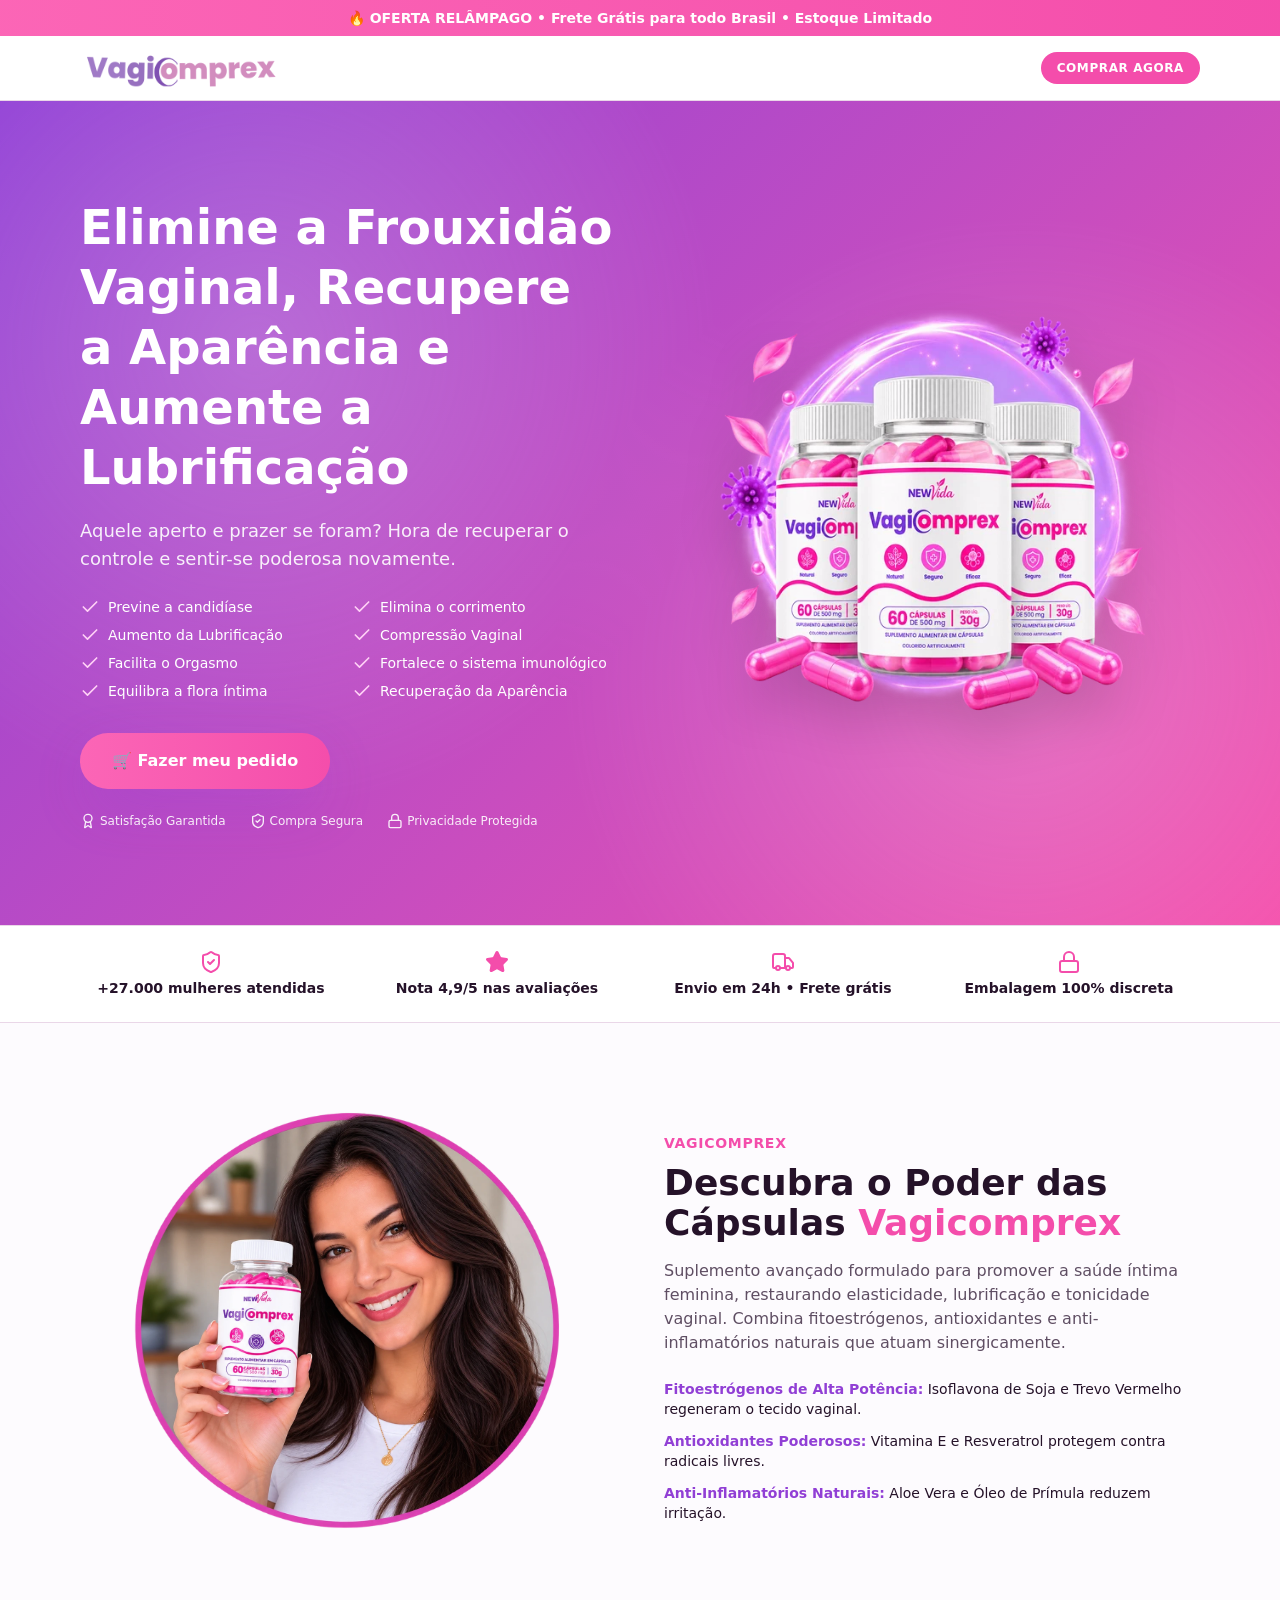
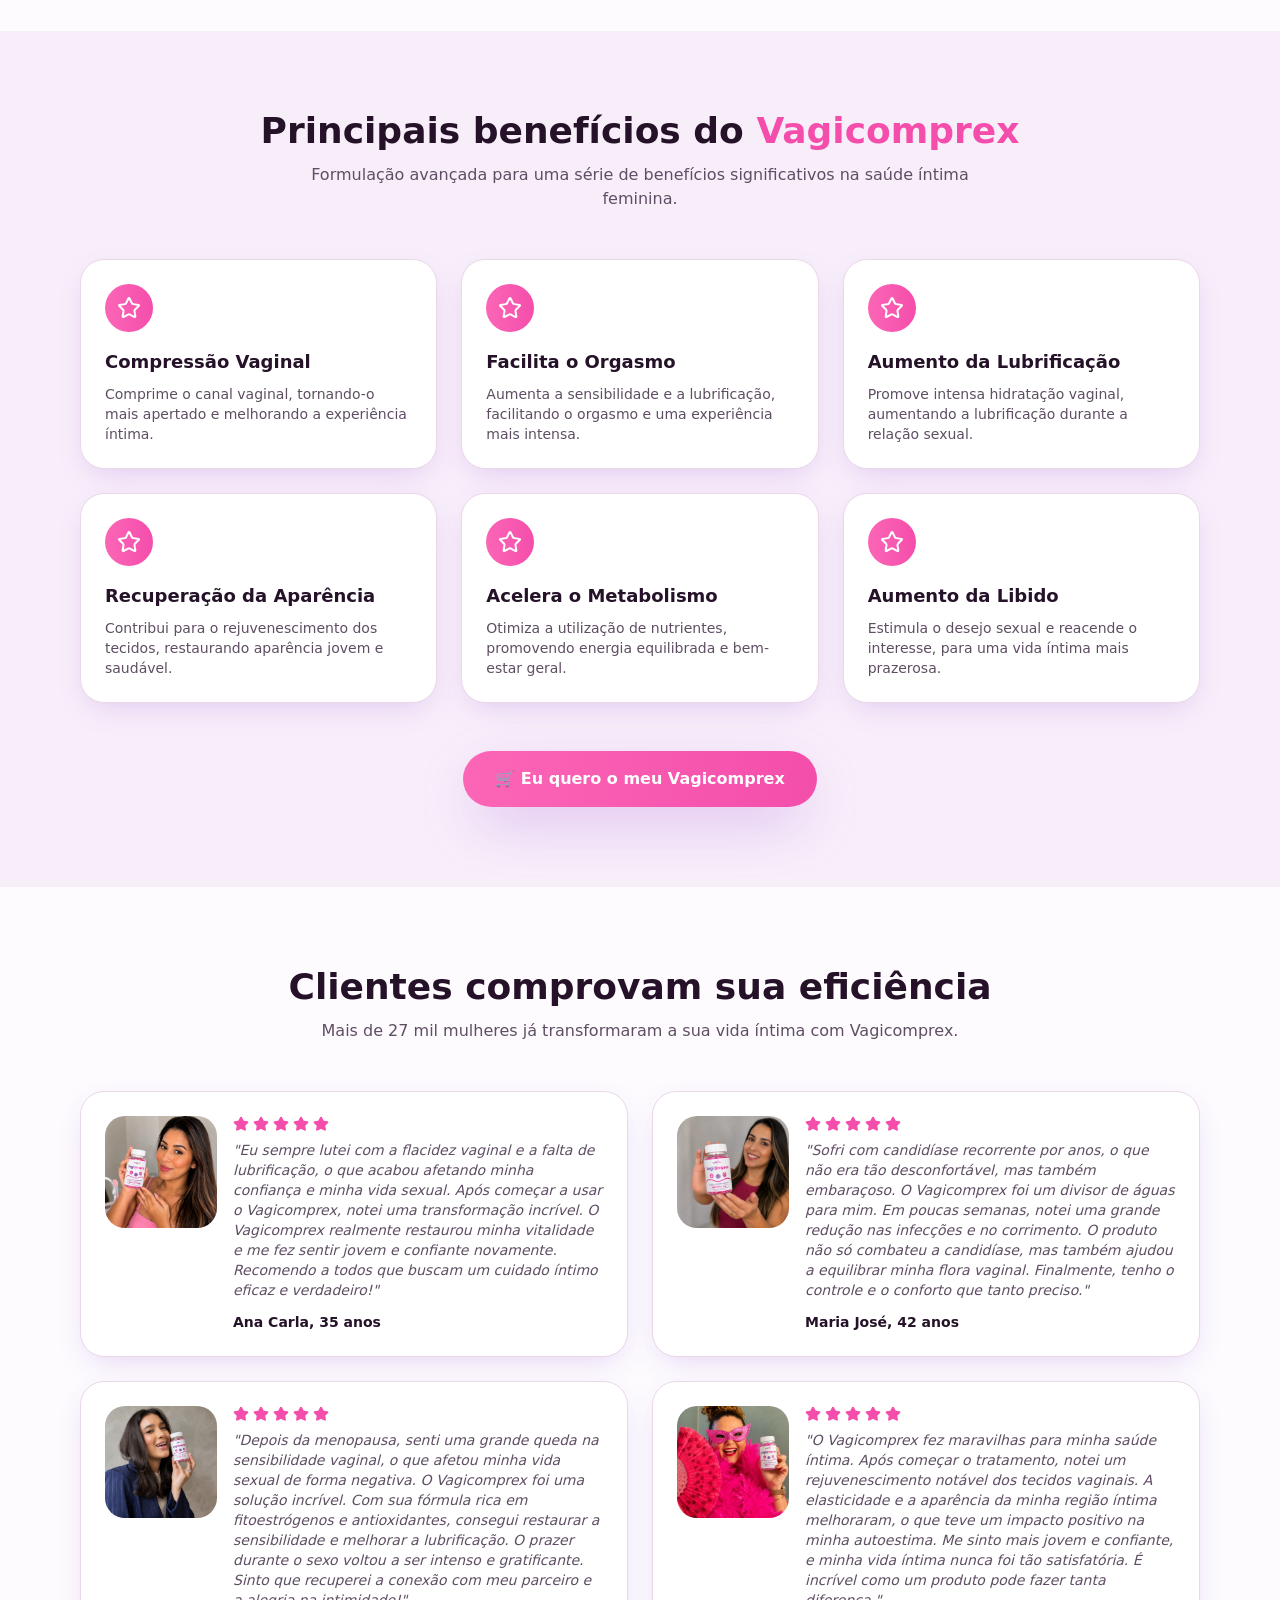
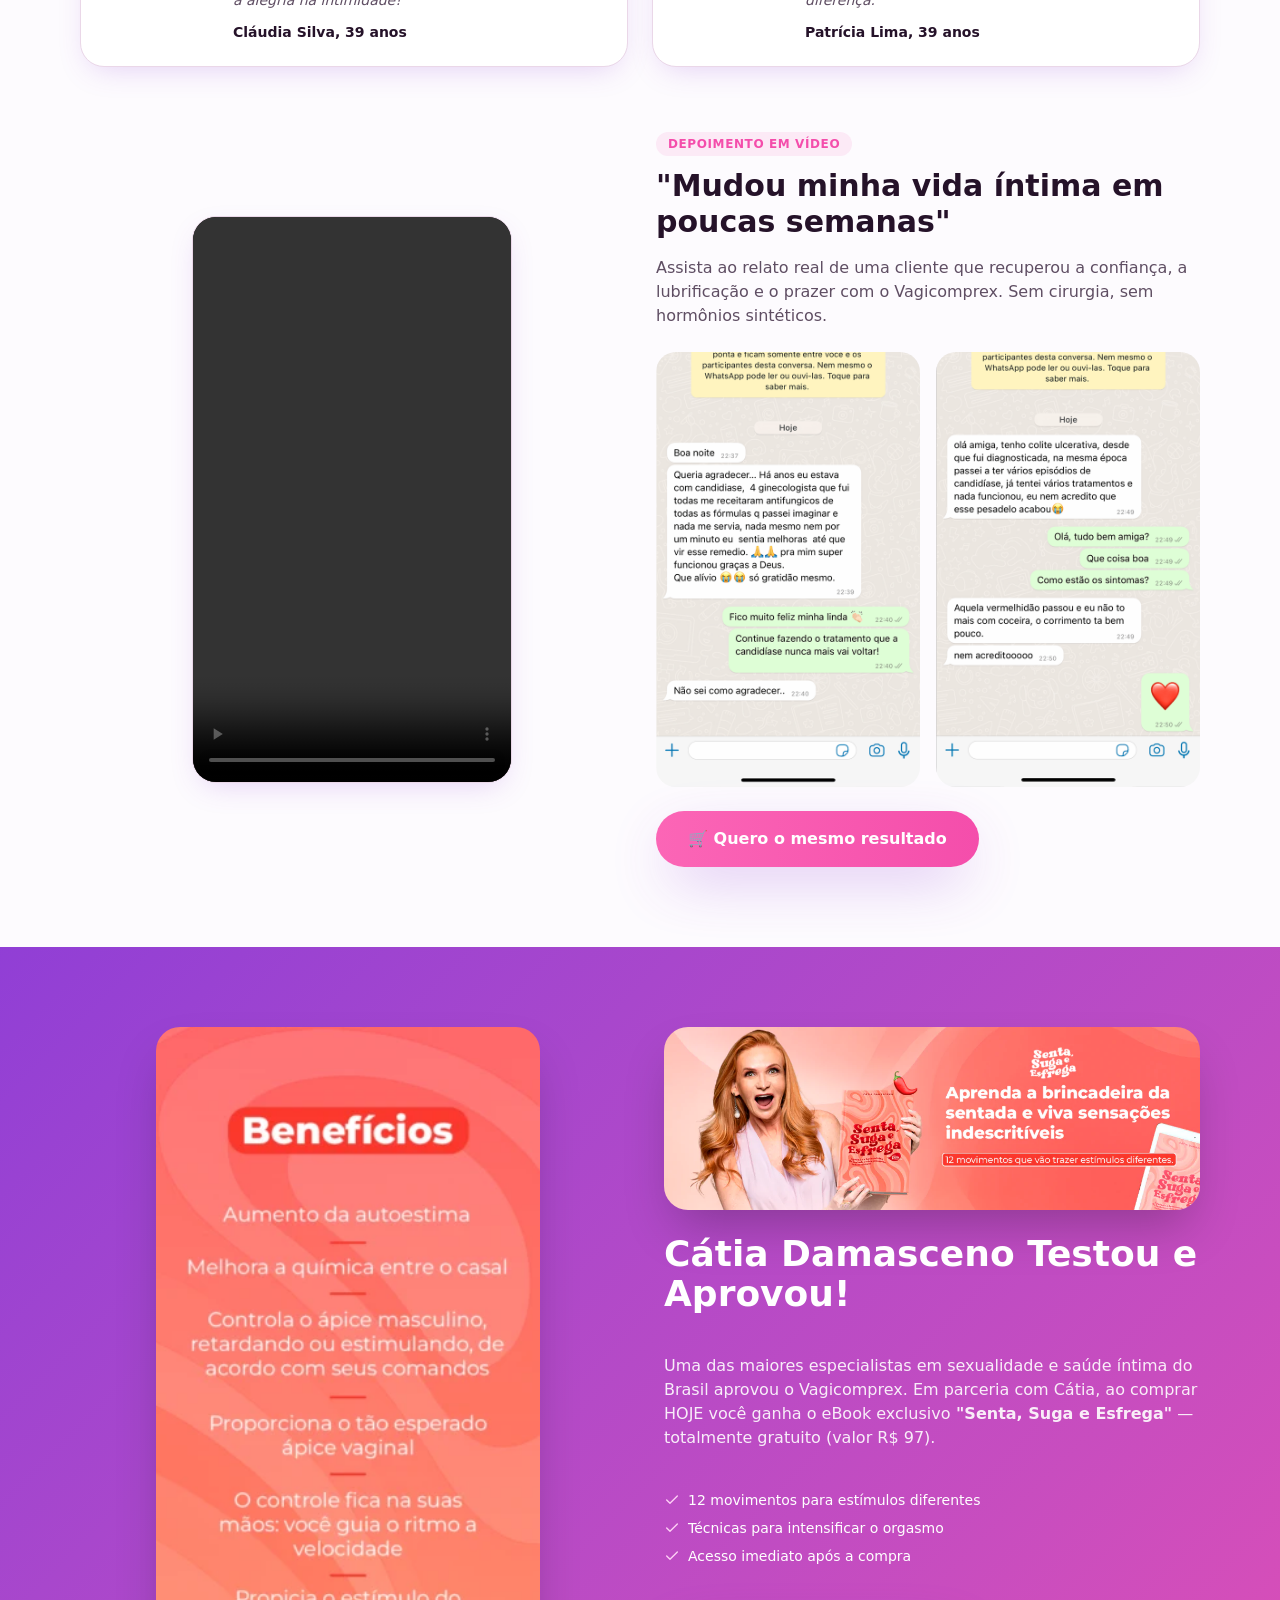
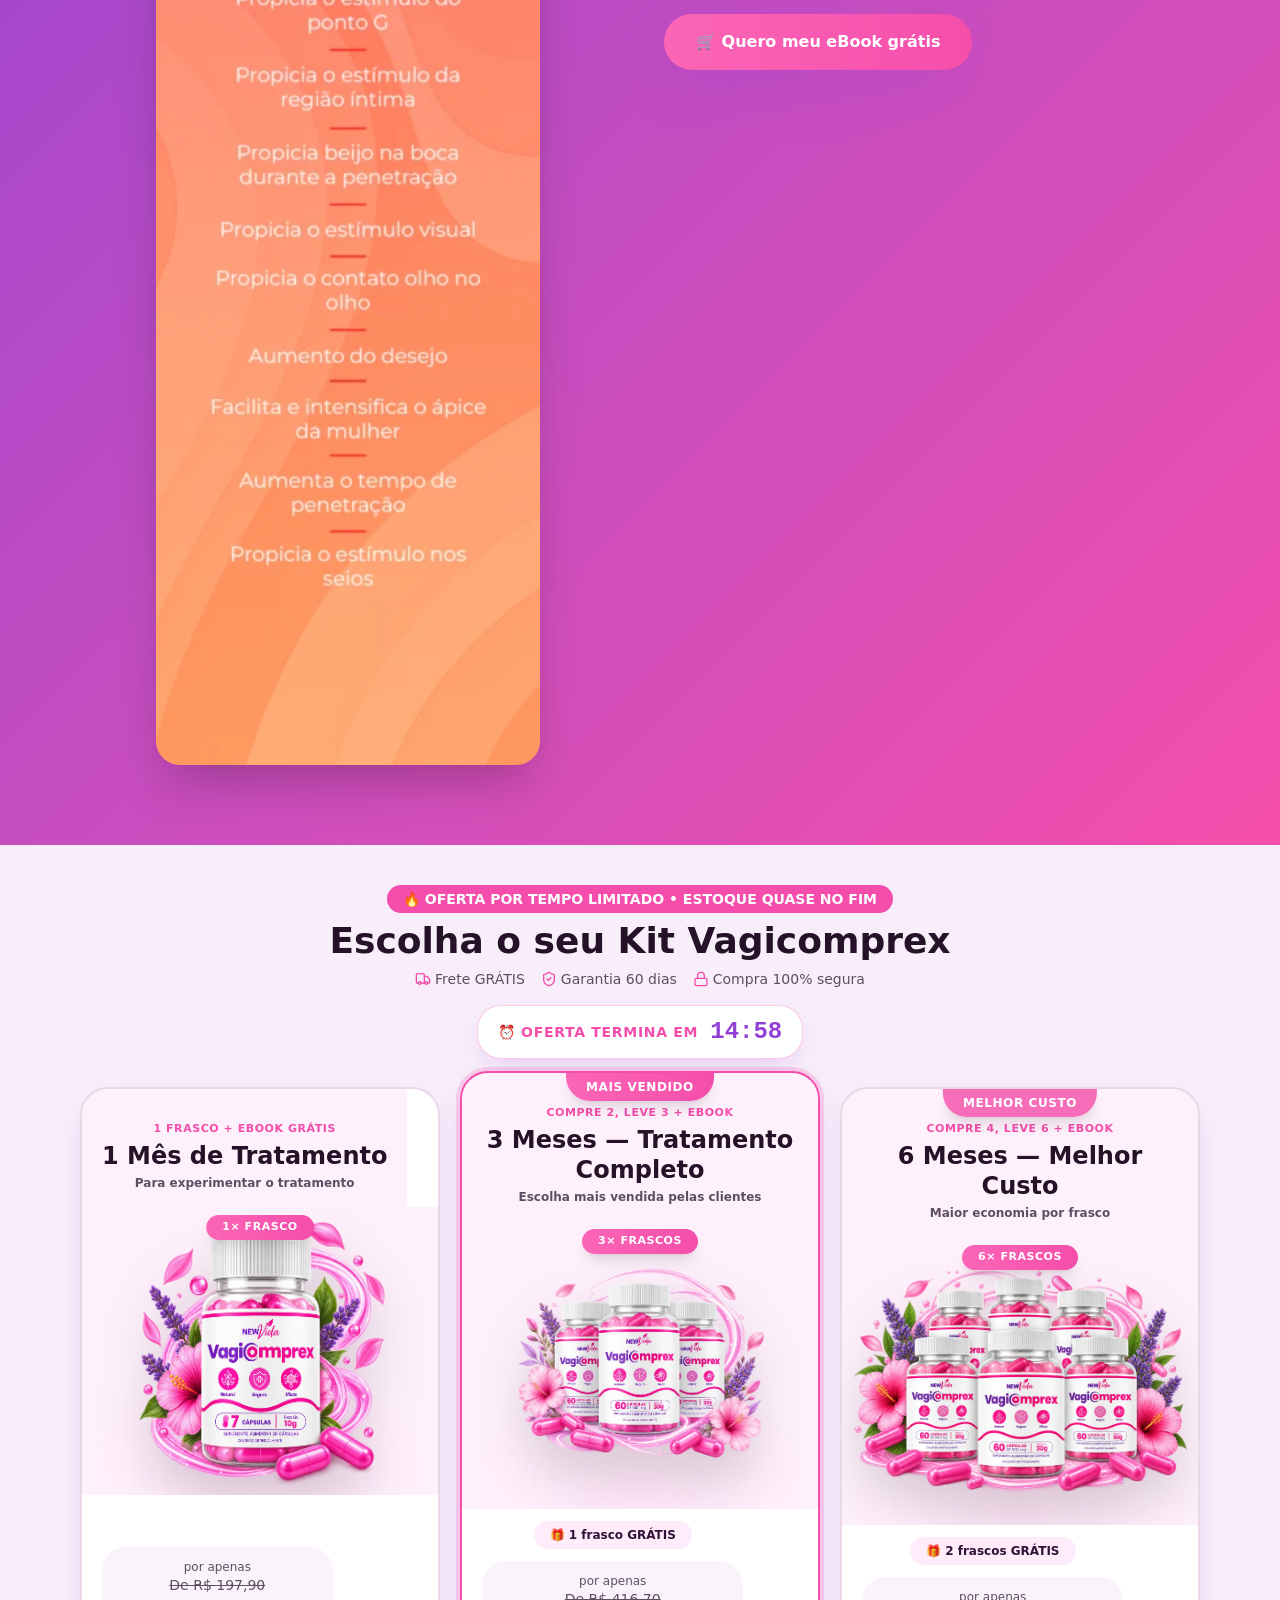
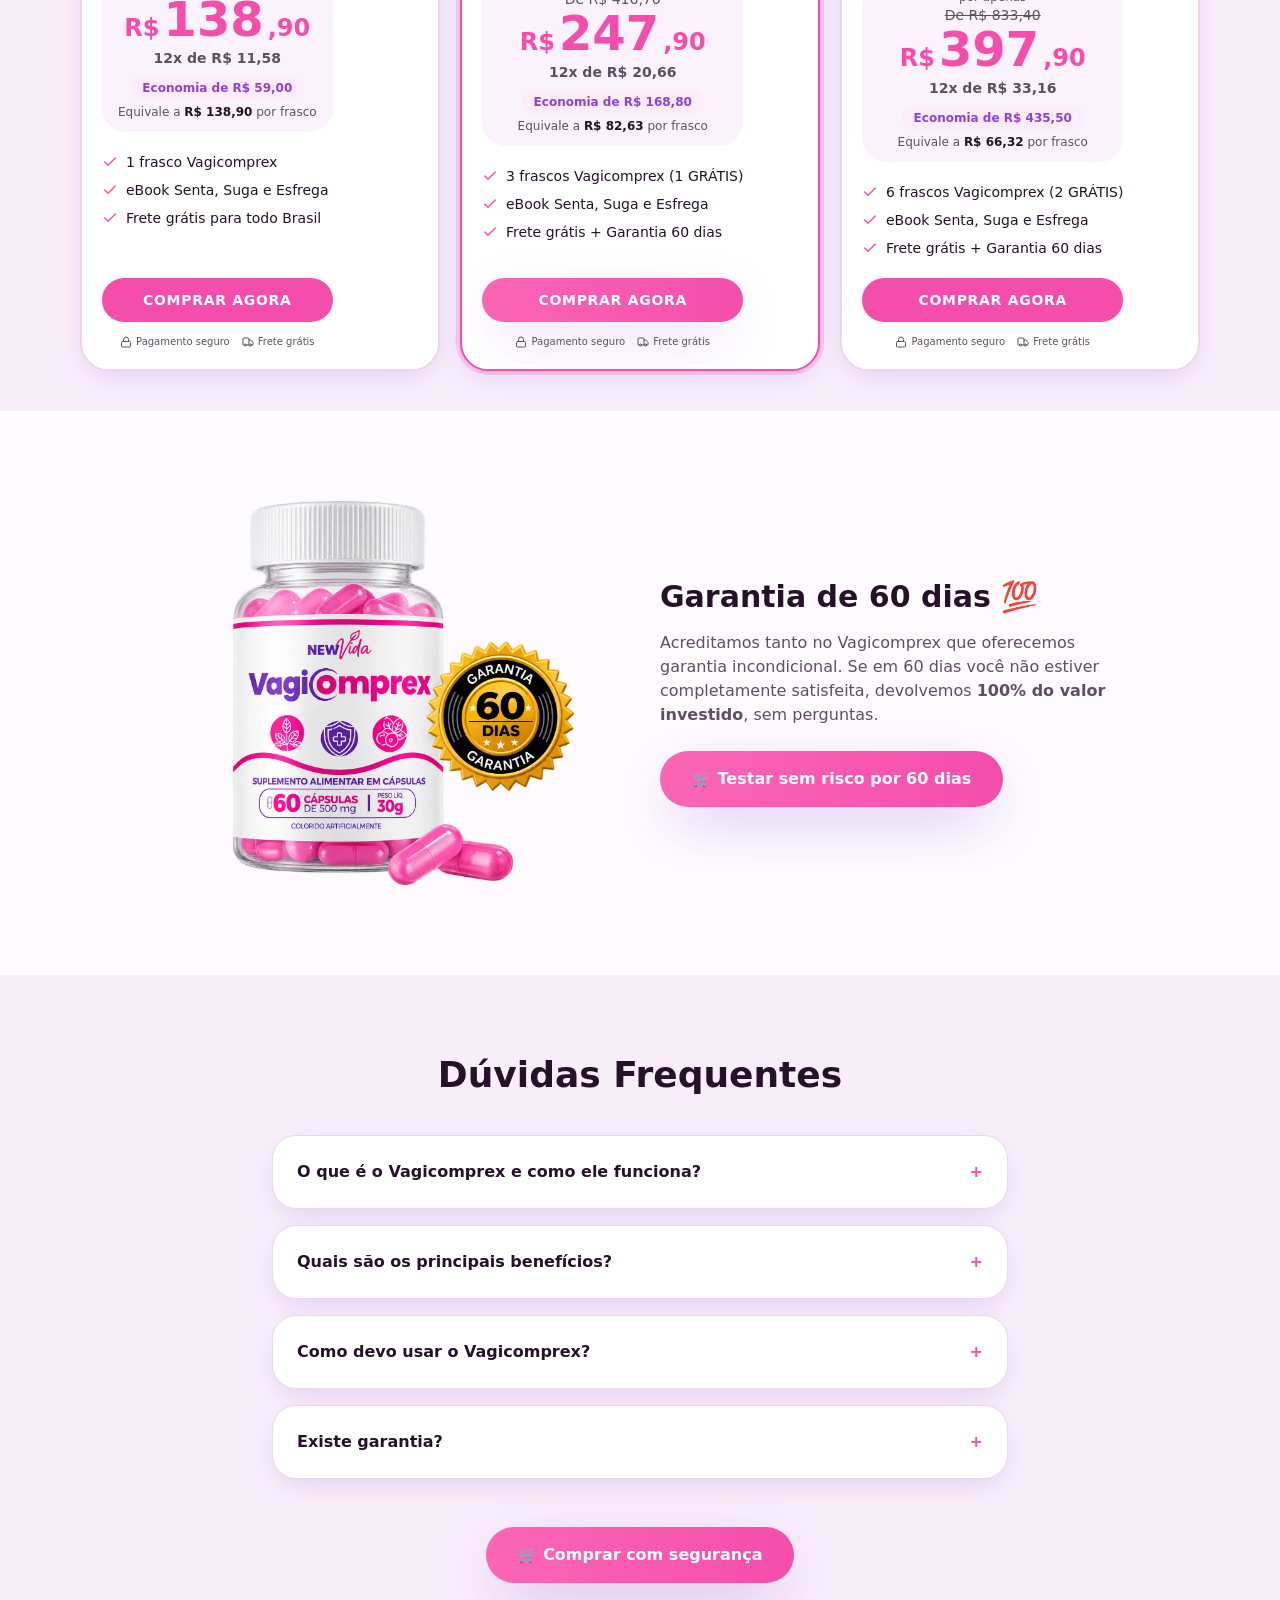
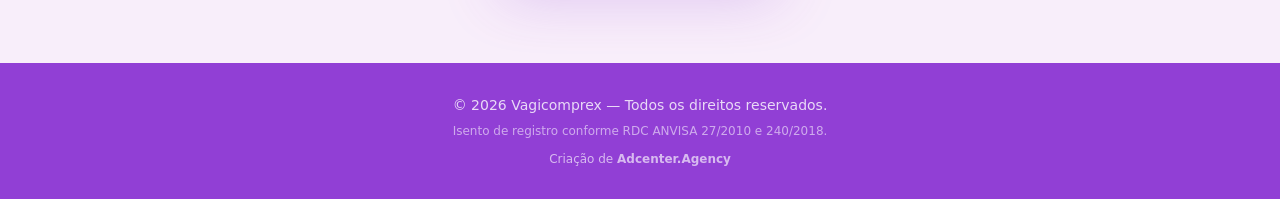
==== PV-NOVA/index.html @ 8038f306 "PV-NOVA: remove regra dos 70% da viewport; barra aparece sempre, some so na secao de kits" ====
<!DOCTYPE html><html lang="pt-BR"><head><!-- Google Tag Manager --><script>(function(w,d,s,l,i){w[l]=w[l]||[];w[l].push({'gtm.start':new Date().getTime(),event:'gtm.js'});var f=d.getElementsByTagName(s)[0],j=d.createElement(s),dl=l!='dataLayer'?'&l='+l:'';j.async=true;j.src='https://www.googletagmanager.com/gtm.js?id='+i+dl;f.parentNode.insertBefore(j,f);})(window,document,'script','dataLayer','GTM-PBFR947J');</script><!-- End Google Tag Manager --><meta charSet="utf-8"/><meta name="viewport" content="width=device-width, initial-scale=1"/><link rel="preload" as="image" href="assets/logo-vagicomprex-D-wqzrUM.webp"/><link rel="preload" as="image" href="assets/hero-bottles-rKi9DuhF.webp"/><link rel="preload" as="image" href="assets/woman-bottle-D9S2hP_z.webp"/><link rel="preload" as="image" href="assets/catia-Y3AcYb2m.webp"/><link rel="preload" as="image" href="assets/ebook-banner-C6BvcG2r.webp"/><link rel="preload" as="image" href="assets/pack-1-bottle-DJbhL7bN.webp"/><link rel="preload" as="image" href="assets/pack-3-bottles-o0DyJwtf.webp"/><link rel="preload" as="image" href="assets/pack-6-bottles-Cvo0u4Qf.webp"/><link rel="preload" as="image" href="assets/product-guarantee-BHp1S-IY.webp"/><link rel="stylesheet" href="assets/styles-DiCXmHlP.css" data-precedence="default"/><title>Vagicomprex — Saúde Íntima Feminina | Compressão, Lubrificação e Bem-Estar</title><meta name="author" content="Adcenter.Agency"/><meta name="generator" content="Adcenter.Agency"/><meta name="robots" content="index, follow, noarchive, nosnippet"/><meta property="og:title" content="Vagicomprex — Saúde Íntima Feminina | Compressão, Lubrificação e Bem-Estar"/><meta property="og:description" content="Vagicomprex: cápsulas para saúde íntima feminina. Restaure elasticidade, lubrificação e tonicidade vaginal. Garantia de 60 dias."/><meta property="og:site_name" content="Vagicomprex"/><meta property="og:type" content="website"/><meta name="twitter:card" content="summary"/><meta name="twitter:title" content="Vagicomprex — Saúde Íntima Feminina | Compressão, Lubrificação e Bem-Estar"/><meta name="twitter:description" content="Vagicomprex: cápsulas para saúde íntima feminina. Restaure elasticidade, lubrificação e tonicidade vaginal. Garantia de 60 dias."/><meta property="og:image" content="https://storage.googleapis.com/gpt-engineer-file-uploads/szlgwk3vRcQShXbozHcHv8aC0g12/social-images/social-1779534471579-5-1024x929.png.webp"/><meta name="twitter:image" content="https://storage.googleapis.com/gpt-engineer-file-uploads/szlgwk3vRcQShXbozHcHv8aC0g12/social-images/social-1779534471579-5-1024x929.png.webp"/><meta name="description" content="Vagicomprex: cápsulas para saúde íntima feminina. Restaure elasticidade, lubrificação e tonicidade vaginal. Garantia de 60 dias."/><script type="application/ld+json">{"@context":"https://schema.org","@type":"FAQPage","mainEntity":[{"@type":"Question","name":"O que é o Vagicomprex e como ele funciona?","acceptedAnswer":{"@type":"Answer","text":"É um suplemento íntimo avançado para saúde vaginal feminina. Administrado diretamente na vagina, garante absorção eficiente dos componentes bioativos — fitoestrógenos, antioxidantes e anti-inflamatórios — promovendo elasticidade, lubrificação e tonicidade."}},{"@type":"Question","name":"Quais são os principais benefícios?","acceptedAnswer":{"@type":"Answer","text":"Restaura a elasticidade e lubrificação, alivia sintomas da menopausa, combate infecções, equilibra a flora íntima e aumenta sensibilidade e prazer."}},{"@type":"Question","name":"Como devo usar o Vagicomprex?","acceptedAnswer":{"@type":"Answer","text":"Use 1 supositório a cada 3 dias, preferencialmente à noite. Insira profundamente na vagina e mantenha-se deitada por alguns minutos."}},{"@type":"Question","name":"Existe garantia?","acceptedAnswer":{"@type":"Answer","text":"Sim! Oferecemos garantia incondicional de 60 dias. Se não ficar satisfeita, devolvemos 100% do valor investido."}}]}</script><script>!function(f,b,e,v,n,t,s){if(f.fbq)return;n=f.fbq=function(){n.callMethod?n.callMethod.apply(n,arguments):n.queue.push(arguments)};if(!f._fbq)f._fbq=n;n.push=n;n.loaded=!0;n.version='2.0';n.queue=[];t=b.createElement(e);t.async=!0;t.src=v;s=b.getElementsByTagName(e)[0];s.parentNode.insertBefore(t,s)}(window,document,'script','https://connect.facebook.net/en_US/fbevents.js');window.__FB_PIXEL_ID__='627260033595972';fbq('init','627260033595972');fbq('track','PageView');</script><noscript><img height="1" width="1" style="display:none" src="https://www.facebook.com/tr?id=627260033595972&amp;ev=PageView&amp;noscript=1" alt=""/></noscript></head><body><!-- Google Tag Manager (noscript) --><noscript><iframe src="https://www.googletagmanager.com/ns.html?id=GTM-PBFR947J" height="0" width="0" style="display:none;visibility:hidden"></iframe></noscript><!-- End Google Tag Manager (noscript) --><!--$--><div class="min-h-screen bg-background"><div class="bg-[image:var(--gradient-pink)] py-2 text-center text-xs sm:text-sm font-semibold text-primary-foreground">🔥 OFERTA RELÂMPAGO • Frete Grátis para todo Brasil • Estoque Limitado</div><header class="border-b bg-card"><div class="container mx-auto flex max-w-6xl items-center justify-between px-4 py-3"><img src="assets/logo-vagicomprex-D-wqzrUM.webp" alt="Vagicomprex" class="h-8 md:h-10 w-auto"/><a href="#preco" class="hidden sm:inline-flex items-center gap-2 rounded-full bg-primary px-4 py-2 text-xs font-bold uppercase tracking-wider text-primary-foreground hover:opacity-90">Comprar agora</a></div></header><section class="relative overflow-hidden bg-[image:var(--gradient-hero)] py-16 md:py-24"><div class="absolute inset-0 opacity-20" style="background-image:radial-gradient(circle at 20% 30%, white 0%, transparent 40%), radial-gradient(circle at 80% 70%, white 0%, transparent 40%)"></div><div class="container relative mx-auto grid max-w-6xl gap-12 px-4 md:grid-cols-2 md:items-center"><div class="text-primary-foreground"><h1 class="text-4xl font-extrabold leading-tight md:text-5xl">Elimine a Frouxidão Vaginal, Recupere a Aparência e Aumente a Lubrificação</h1><p class="mt-5 text-lg opacity-90">Aquele aperto e prazer se foram? Hora de recuperar o controle e sentir-se poderosa novamente.</p><ul class="mt-6 grid gap-2 sm:grid-cols-2"><li class="flex items-center gap-2 text-sm font-medium"><svg xmlns="http://www.w3.org/2000/svg" width="24" height="24" viewBox="0 0 24 24" fill="none" stroke="currentColor" stroke-width="2" stroke-linecap="round" stroke-linejoin="round" class="lucide lucide-check h-5 w-5 shrink-0 text-accent" aria-hidden="true"><path d="M20 6 9 17l-5-5"></path></svg> <!-- -->Previne a candidíase</li><li class="flex items-center gap-2 text-sm font-medium"><svg xmlns="http://www.w3.org/2000/svg" width="24" height="24" viewBox="0 0 24 24" fill="none" stroke="currentColor" stroke-width="2" stroke-linecap="round" stroke-linejoin="round" class="lucide lucide-check h-5 w-5 shrink-0 text-accent" aria-hidden="true"><path d="M20 6 9 17l-5-5"></path></svg> <!-- -->Elimina o corrimento</li><li class="flex items-center gap-2 text-sm font-medium"><svg xmlns="http://www.w3.org/2000/svg" width="24" height="24" viewBox="0 0 24 24" fill="none" stroke="currentColor" stroke-width="2" stroke-linecap="round" stroke-linejoin="round" class="lucide lucide-check h-5 w-5 shrink-0 text-accent" aria-hidden="true"><path d="M20 6 9 17l-5-5"></path></svg> <!-- -->Aumento da Lubrificação</li><li class="flex items-center gap-2 text-sm font-medium"><svg xmlns="http://www.w3.org/2000/svg" width="24" height="24" viewBox="0 0 24 24" fill="none" stroke="currentColor" stroke-width="2" stroke-linecap="round" stroke-linejoin="round" class="lucide lucide-check h-5 w-5 shrink-0 text-accent" aria-hidden="true"><path d="M20 6 9 17l-5-5"></path></svg> <!-- -->Compressão Vaginal</li><li class="flex items-center gap-2 text-sm font-medium"><svg xmlns="http://www.w3.org/2000/svg" width="24" height="24" viewBox="0 0 24 24" fill="none" stroke="currentColor" stroke-width="2" stroke-linecap="round" stroke-linejoin="round" class="lucide lucide-check h-5 w-5 shrink-0 text-accent" aria-hidden="true"><path d="M20 6 9 17l-5-5"></path></svg> <!-- -->Facilita o Orgasmo</li><li class="flex items-center gap-2 text-sm font-medium"><svg xmlns="http://www.w3.org/2000/svg" width="24" height="24" viewBox="0 0 24 24" fill="none" stroke="currentColor" stroke-width="2" stroke-linecap="round" stroke-linejoin="round" class="lucide lucide-check h-5 w-5 shrink-0 text-accent" aria-hidden="true"><path d="M20 6 9 17l-5-5"></path></svg> <!-- -->Fortalece o sistema imunológico</li><li class="flex items-center gap-2 text-sm font-medium"><svg xmlns="http://www.w3.org/2000/svg" width="24" height="24" viewBox="0 0 24 24" fill="none" stroke="currentColor" stroke-width="2" stroke-linecap="round" stroke-linejoin="round" class="lucide lucide-check h-5 w-5 shrink-0 text-accent" aria-hidden="true"><path d="M20 6 9 17l-5-5"></path></svg> <!-- -->Equilibra a flora íntima</li><li class="flex items-center gap-2 text-sm font-medium"><svg xmlns="http://www.w3.org/2000/svg" width="24" height="24" viewBox="0 0 24 24" fill="none" stroke="currentColor" stroke-width="2" stroke-linecap="round" stroke-linejoin="round" class="lucide lucide-check h-5 w-5 shrink-0 text-accent" aria-hidden="true"><path d="M20 6 9 17l-5-5"></path></svg> <!-- -->Recuperação da Aparência</li></ul><div class="mt-8"><a href="#preco" class="inline-flex items-center justify-center gap-2 rounded-full bg-[image:var(--gradient-pink)] px-8 py-4 text-base font-bold text-primary-foreground shadow-[var(--shadow-glow)] transition-transform hover:scale-105">🛒 <!-- -->Fazer meu pedido</a></div><div class="mt-6 flex flex-wrap gap-6 text-xs opacity-90"><span class="flex items-center gap-1"><svg xmlns="http://www.w3.org/2000/svg" width="24" height="24" viewBox="0 0 24 24" fill="none" stroke="currentColor" stroke-width="2" stroke-linecap="round" stroke-linejoin="round" class="lucide lucide-award h-4 w-4" aria-hidden="true"><path d="m15.477 12.89 1.515 8.526a.5.5 0 0 1-.81.47l-3.58-2.687a1 1 0 0 0-1.197 0l-3.586 2.686a.5.5 0 0 1-.81-.469l1.514-8.526"></path><circle cx="12" cy="8" r="6"></circle></svg> Satisfação Garantida</span><span class="flex items-center gap-1"><svg xmlns="http://www.w3.org/2000/svg" width="24" height="24" viewBox="0 0 24 24" fill="none" stroke="currentColor" stroke-width="2" stroke-linecap="round" stroke-linejoin="round" class="lucide lucide-shield-check h-4 w-4" aria-hidden="true"><path d="M20 13c0 5-3.5 7.5-7.66 8.95a1 1 0 0 1-.67-.01C7.5 20.5 4 18 4 13V6a1 1 0 0 1 1-1c2 0 4.5-1.2 6.24-2.72a1.17 1.17 0 0 1 1.52 0C14.51 3.81 17 5 19 5a1 1 0 0 1 1 1z"></path><path d="m9 12 2 2 4-4"></path></svg> Compra Segura</span><span class="flex items-center gap-1"><svg xmlns="http://www.w3.org/2000/svg" width="24" height="24" viewBox="0 0 24 24" fill="none" stroke="currentColor" stroke-width="2" stroke-linecap="round" stroke-linejoin="round" class="lucide lucide-lock h-4 w-4" aria-hidden="true"><rect width="18" height="11" x="3" y="11" rx="2" ry="2"></rect><path d="M7 11V7a5 5 0 0 1 10 0v4"></path></svg> Privacidade Protegida</span></div></div><div class="relative"><div class="absolute inset-0 -z-10 rounded-full bg-primary/40 blur-3xl"></div><img src="assets/hero-bottles-rKi9DuhF.webp" alt="Vagicomprex frasco" class="mx-auto w-full max-w-md drop-shadow-2xl"/></div></div></section><section class="border-y bg-card py-6"><div class="container mx-auto grid max-w-6xl grid-cols-2 gap-6 px-4 text-center text-xs font-semibold md:grid-cols-4 md:text-sm"><div class="flex flex-col items-center gap-1"><svg xmlns="http://www.w3.org/2000/svg" width="24" height="24" viewBox="0 0 24 24" fill="none" stroke="currentColor" stroke-width="2" stroke-linecap="round" stroke-linejoin="round" class="lucide lucide-shield-check h-6 w-6 text-primary" aria-hidden="true"><path d="M20 13c0 5-3.5 7.5-7.66 8.95a1 1 0 0 1-.67-.01C7.5 20.5 4 18 4 13V6a1 1 0 0 1 1-1c2 0 4.5-1.2 6.24-2.72a1.17 1.17 0 0 1 1.52 0C14.51 3.81 17 5 19 5a1 1 0 0 1 1 1z"></path><path d="m9 12 2 2 4-4"></path></svg>+27.000 mulheres atendidas</div><div class="flex flex-col items-center gap-1"><svg xmlns="http://www.w3.org/2000/svg" width="24" height="24" viewBox="0 0 24 24" fill="none" stroke="currentColor" stroke-width="2" stroke-linecap="round" stroke-linejoin="round" class="lucide lucide-star h-6 w-6 fill-primary text-primary" aria-hidden="true"><path d="M11.525 2.295a.53.53 0 0 1 .95 0l2.31 4.679a2.123 2.123 0 0 0 1.595 1.16l5.166.756a.53.53 0 0 1 .294.904l-3.736 3.638a2.123 2.123 0 0 0-.611 1.878l.882 5.14a.53.53 0 0 1-.771.56l-4.618-2.428a2.122 2.122 0 0 0-1.973 0L6.396 21.01a.53.53 0 0 1-.77-.56l.881-5.139a2.122 2.122 0 0 0-.611-1.879L2.16 9.795a.53.53 0 0 1 .294-.906l5.165-.755a2.122 2.122 0 0 0 1.597-1.16z"></path></svg>Nota 4,9/5 nas avaliações</div><div class="flex flex-col items-center gap-1"><svg xmlns="http://www.w3.org/2000/svg" width="24" height="24" viewBox="0 0 24 24" fill="none" stroke="currentColor" stroke-width="2" stroke-linecap="round" stroke-linejoin="round" class="lucide lucide-truck h-6 w-6 text-primary" aria-hidden="true"><path d="M14 18V6a2 2 0 0 0-2-2H4a2 2 0 0 0-2 2v11a1 1 0 0 0 1 1h2"></path><path d="M15 18H9"></path><path d="M19 18h2a1 1 0 0 0 1-1v-3.65a1 1 0 0 0-.22-.624l-3.48-4.35A1 1 0 0 0 17.52 8H14"></path><circle cx="17" cy="18" r="2"></circle><circle cx="7" cy="18" r="2"></circle></svg>Envio em 24h • Frete grátis</div><div class="flex flex-col items-center gap-1"><svg xmlns="http://www.w3.org/2000/svg" width="24" height="24" viewBox="0 0 24 24" fill="none" stroke="currentColor" stroke-width="2" stroke-linecap="round" stroke-linejoin="round" class="lucide lucide-lock h-6 w-6 text-primary" aria-hidden="true"><rect width="18" height="11" x="3" y="11" rx="2" ry="2"></rect><path d="M7 11V7a5 5 0 0 1 10 0v4"></path></svg>Embalagem 100% discreta</div></div></section><section class="py-20"><div class="container mx-auto grid max-w-6xl gap-12 px-4 md:grid-cols-2 md:items-center"><img src="assets/woman-bottle-D9S2hP_z.webp" alt="Mulher segurando Vagicomprex" class="mx-auto w-full max-w-md rounded-3xl"/><div><span class="text-sm font-bold uppercase tracking-wider text-primary">Vagicomprex</span><h2 class="mt-2 text-3xl font-extrabold md:text-4xl">Descubra o Poder das Cápsulas <span class="text-primary">Vagicomprex</span></h2><p class="mt-4 text-muted-foreground">Suplemento avançado formulado para promover a saúde íntima feminina, restaurando elasticidade, lubrificação e tonicidade vaginal. Combina fitoestrógenos, antioxidantes e anti-inflamatórios naturais que atuam sinergicamente.</p><ul class="mt-6 space-y-3 text-sm"><li><strong class="text-secondary">Fitoestrógenos de Alta Potência:</strong> Isoflavona de Soja e Trevo Vermelho regeneram o tecido vaginal.</li><li><strong class="text-secondary">Antioxidantes Poderosos:</strong> Vitamina E e Resveratrol protegem contra radicais livres.</li><li><strong class="text-secondary">Anti-Inflamatórios Naturais:</strong> Aloe Vera e Óleo de Prímula reduzem irritação.</li></ul></div></div></section><section class="bg-muted py-20"><div class="container mx-auto max-w-6xl px-4"><h2 class="text-center text-3xl font-extrabold md:text-4xl">Principais benefícios do <span class="text-primary">Vagicomprex</span></h2><p class="mx-auto mt-3 max-w-2xl text-center text-muted-foreground">Formulação avançada para uma série de benefícios significativos na saúde íntima feminina.</p><div class="mt-12 grid gap-6 sm:grid-cols-2 lg:grid-cols-3"><div class="rounded-2xl border bg-card p-6 shadow-[var(--shadow-soft)] transition-transform hover:-translate-y-1"><div class="mb-4 flex h-12 w-12 items-center justify-center rounded-full bg-[image:var(--gradient-pink)] text-primary-foreground"><svg xmlns="http://www.w3.org/2000/svg" width="24" height="24" viewBox="0 0 24 24" fill="none" stroke="currentColor" stroke-width="2" stroke-linecap="round" stroke-linejoin="round" class="lucide lucide-star h-6 w-6" aria-hidden="true"><path d="M11.525 2.295a.53.53 0 0 1 .95 0l2.31 4.679a2.123 2.123 0 0 0 1.595 1.16l5.166.756a.53.53 0 0 1 .294.904l-3.736 3.638a2.123 2.123 0 0 0-.611 1.878l.882 5.14a.53.53 0 0 1-.771.56l-4.618-2.428a2.122 2.122 0 0 0-1.973 0L6.396 21.01a.53.53 0 0 1-.77-.56l.881-5.139a2.122 2.122 0 0 0-.611-1.879L2.16 9.795a.53.53 0 0 1 .294-.906l5.165-.755a2.122 2.122 0 0 0 1.597-1.16z"></path></svg></div><h3 class="text-lg font-bold">Compressão Vaginal</h3><p class="mt-2 text-sm text-muted-foreground">Comprime o canal vaginal, tornando-o mais apertado e melhorando a experiência íntima.</p></div><div class="rounded-2xl border bg-card p-6 shadow-[var(--shadow-soft)] transition-transform hover:-translate-y-1"><div class="mb-4 flex h-12 w-12 items-center justify-center rounded-full bg-[image:var(--gradient-pink)] text-primary-foreground"><svg xmlns="http://www.w3.org/2000/svg" width="24" height="24" viewBox="0 0 24 24" fill="none" stroke="currentColor" stroke-width="2" stroke-linecap="round" stroke-linejoin="round" class="lucide lucide-star h-6 w-6" aria-hidden="true"><path d="M11.525 2.295a.53.53 0 0 1 .95 0l2.31 4.679a2.123 2.123 0 0 0 1.595 1.16l5.166.756a.53.53 0 0 1 .294.904l-3.736 3.638a2.123 2.123 0 0 0-.611 1.878l.882 5.14a.53.53 0 0 1-.771.56l-4.618-2.428a2.122 2.122 0 0 0-1.973 0L6.396 21.01a.53.53 0 0 1-.77-.56l.881-5.139a2.122 2.122 0 0 0-.611-1.879L2.16 9.795a.53.53 0 0 1 .294-.906l5.165-.755a2.122 2.122 0 0 0 1.597-1.16z"></path></svg></div><h3 class="text-lg font-bold">Facilita o Orgasmo</h3><p class="mt-2 text-sm text-muted-foreground">Aumenta a sensibilidade e a lubrificação, facilitando o orgasmo e uma experiência mais intensa.</p></div><div class="rounded-2xl border bg-card p-6 shadow-[var(--shadow-soft)] transition-transform hover:-translate-y-1"><div class="mb-4 flex h-12 w-12 items-center justify-center rounded-full bg-[image:var(--gradient-pink)] text-primary-foreground"><svg xmlns="http://www.w3.org/2000/svg" width="24" height="24" viewBox="0 0 24 24" fill="none" stroke="currentColor" stroke-width="2" stroke-linecap="round" stroke-linejoin="round" class="lucide lucide-star h-6 w-6" aria-hidden="true"><path d="M11.525 2.295a.53.53 0 0 1 .95 0l2.31 4.679a2.123 2.123 0 0 0 1.595 1.16l5.166.756a.53.53 0 0 1 .294.904l-3.736 3.638a2.123 2.123 0 0 0-.611 1.878l.882 5.14a.53.53 0 0 1-.771.56l-4.618-2.428a2.122 2.122 0 0 0-1.973 0L6.396 21.01a.53.53 0 0 1-.77-.56l.881-5.139a2.122 2.122 0 0 0-.611-1.879L2.16 9.795a.53.53 0 0 1 .294-.906l5.165-.755a2.122 2.122 0 0 0 1.597-1.16z"></path></svg></div><h3 class="text-lg font-bold">Aumento da Lubrificação</h3><p class="mt-2 text-sm text-muted-foreground">Promove intensa hidratação vaginal, aumentando a lubrificação durante a relação sexual.</p></div><div class="rounded-2xl border bg-card p-6 shadow-[var(--shadow-soft)] transition-transform hover:-translate-y-1"><div class="mb-4 flex h-12 w-12 items-center justify-center rounded-full bg-[image:var(--gradient-pink)] text-primary-foreground"><svg xmlns="http://www.w3.org/2000/svg" width="24" height="24" viewBox="0 0 24 24" fill="none" stroke="currentColor" stroke-width="2" stroke-linecap="round" stroke-linejoin="round" class="lucide lucide-star h-6 w-6" aria-hidden="true"><path d="M11.525 2.295a.53.53 0 0 1 .95 0l2.31 4.679a2.123 2.123 0 0 0 1.595 1.16l5.166.756a.53.53 0 0 1 .294.904l-3.736 3.638a2.123 2.123 0 0 0-.611 1.878l.882 5.14a.53.53 0 0 1-.771.56l-4.618-2.428a2.122 2.122 0 0 0-1.973 0L6.396 21.01a.53.53 0 0 1-.77-.56l.881-5.139a2.122 2.122 0 0 0-.611-1.879L2.16 9.795a.53.53 0 0 1 .294-.906l5.165-.755a2.122 2.122 0 0 0 1.597-1.16z"></path></svg></div><h3 class="text-lg font-bold">Recuperação da Aparência</h3><p class="mt-2 text-sm text-muted-foreground">Contribui para o rejuvenescimento dos tecidos, restaurando aparência jovem e saudável.</p></div><div class="rounded-2xl border bg-card p-6 shadow-[var(--shadow-soft)] transition-transform hover:-translate-y-1"><div class="mb-4 flex h-12 w-12 items-center justify-center rounded-full bg-[image:var(--gradient-pink)] text-primary-foreground"><svg xmlns="http://www.w3.org/2000/svg" width="24" height="24" viewBox="0 0 24 24" fill="none" stroke="currentColor" stroke-width="2" stroke-linecap="round" stroke-linejoin="round" class="lucide lucide-star h-6 w-6" aria-hidden="true"><path d="M11.525 2.295a.53.53 0 0 1 .95 0l2.31 4.679a2.123 2.123 0 0 0 1.595 1.16l5.166.756a.53.53 0 0 1 .294.904l-3.736 3.638a2.123 2.123 0 0 0-.611 1.878l.882 5.14a.53.53 0 0 1-.771.56l-4.618-2.428a2.122 2.122 0 0 0-1.973 0L6.396 21.01a.53.53 0 0 1-.77-.56l.881-5.139a2.122 2.122 0 0 0-.611-1.879L2.16 9.795a.53.53 0 0 1 .294-.906l5.165-.755a2.122 2.122 0 0 0 1.597-1.16z"></path></svg></div><h3 class="text-lg font-bold">Acelera o Metabolismo</h3><p class="mt-2 text-sm text-muted-foreground">Otimiza a utilização de nutrientes, promovendo energia equilibrada e bem-estar geral.</p></div><div class="rounded-2xl border bg-card p-6 shadow-[var(--shadow-soft)] transition-transform hover:-translate-y-1"><div class="mb-4 flex h-12 w-12 items-center justify-center rounded-full bg-[image:var(--gradient-pink)] text-primary-foreground"><svg xmlns="http://www.w3.org/2000/svg" width="24" height="24" viewBox="0 0 24 24" fill="none" stroke="currentColor" stroke-width="2" stroke-linecap="round" stroke-linejoin="round" class="lucide lucide-star h-6 w-6" aria-hidden="true"><path d="M11.525 2.295a.53.53 0 0 1 .95 0l2.31 4.679a2.123 2.123 0 0 0 1.595 1.16l5.166.756a.53.53 0 0 1 .294.904l-3.736 3.638a2.123 2.123 0 0 0-.611 1.878l.882 5.14a.53.53 0 0 1-.771.56l-4.618-2.428a2.122 2.122 0 0 0-1.973 0L6.396 21.01a.53.53 0 0 1-.77-.56l.881-5.139a2.122 2.122 0 0 0-.611-1.879L2.16 9.795a.53.53 0 0 1 .294-.906l5.165-.755a2.122 2.122 0 0 0 1.597-1.16z"></path></svg></div><h3 class="text-lg font-bold">Aumento da Libido</h3><p class="mt-2 text-sm text-muted-foreground">Estimula o desejo sexual e reacende o interesse, para uma vida íntima mais prazerosa.</p></div></div><div class="mt-12 text-center"><a href="#preco" class="inline-flex items-center justify-center gap-2 rounded-full bg-[image:var(--gradient-pink)] px-8 py-4 text-base font-bold text-primary-foreground shadow-[var(--shadow-glow)] transition-transform hover:scale-105">🛒 <!-- -->Eu quero o meu Vagicomprex</a></div></div></section><section class="py-20"><div class="container mx-auto max-w-6xl px-4"><h2 class="text-center text-3xl font-extrabold md:text-4xl">Clientes comprovam sua eficiência</h2><p class="mx-auto mt-3 max-w-2xl text-center text-muted-foreground">Mais de 27 mil mulheres já transformaram a sua vida íntima com Vagicomprex.</p><div class="mt-12 grid gap-6 md:grid-cols-2"><div class="flex gap-4 rounded-2xl border bg-card p-6 shadow-[var(--shadow-soft)]"><img src="assets/customer1-BYIBza69.webp" alt="Cliente Ana Carla, 35 anos" class="h-24 w-24 flex-shrink-0 rounded-xl object-cover sm:h-28 sm:w-28" loading="lazy"/><div class="flex-1"><div class="flex gap-1 text-primary"><svg xmlns="http://www.w3.org/2000/svg" width="24" height="24" viewBox="0 0 24 24" fill="none" stroke="currentColor" stroke-width="2" stroke-linecap="round" stroke-linejoin="round" class="lucide lucide-star h-4 w-4 fill-current" aria-hidden="true"><path d="M11.525 2.295a.53.53 0 0 1 .95 0l2.31 4.679a2.123 2.123 0 0 0 1.595 1.16l5.166.756a.53.53 0 0 1 .294.904l-3.736 3.638a2.123 2.123 0 0 0-.611 1.878l.882 5.14a.53.53 0 0 1-.771.56l-4.618-2.428a2.122 2.122 0 0 0-1.973 0L6.396 21.01a.53.53 0 0 1-.77-.56l.881-5.139a2.122 2.122 0 0 0-.611-1.879L2.16 9.795a.53.53 0 0 1 .294-.906l5.165-.755a2.122 2.122 0 0 0 1.597-1.16z"></path></svg><svg xmlns="http://www.w3.org/2000/svg" width="24" height="24" viewBox="0 0 24 24" fill="none" stroke="currentColor" stroke-width="2" stroke-linecap="round" stroke-linejoin="round" class="lucide lucide-star h-4 w-4 fill-current" aria-hidden="true"><path d="M11.525 2.295a.53.53 0 0 1 .95 0l2.31 4.679a2.123 2.123 0 0 0 1.595 1.16l5.166.756a.53.53 0 0 1 .294.904l-3.736 3.638a2.123 2.123 0 0 0-.611 1.878l.882 5.14a.53.53 0 0 1-.771.56l-4.618-2.428a2.122 2.122 0 0 0-1.973 0L6.396 21.01a.53.53 0 0 1-.77-.56l.881-5.139a2.122 2.122 0 0 0-.611-1.879L2.16 9.795a.53.53 0 0 1 .294-.906l5.165-.755a2.122 2.122 0 0 0 1.597-1.16z"></path></svg><svg xmlns="http://www.w3.org/2000/svg" width="24" height="24" viewBox="0 0 24 24" fill="none" stroke="currentColor" stroke-width="2" stroke-linecap="round" stroke-linejoin="round" class="lucide lucide-star h-4 w-4 fill-current" aria-hidden="true"><path d="M11.525 2.295a.53.53 0 0 1 .95 0l2.31 4.679a2.123 2.123 0 0 0 1.595 1.16l5.166.756a.53.53 0 0 1 .294.904l-3.736 3.638a2.123 2.123 0 0 0-.611 1.878l.882 5.14a.53.53 0 0 1-.771.56l-4.618-2.428a2.122 2.122 0 0 0-1.973 0L6.396 21.01a.53.53 0 0 1-.77-.56l.881-5.139a2.122 2.122 0 0 0-.611-1.879L2.16 9.795a.53.53 0 0 1 .294-.906l5.165-.755a2.122 2.122 0 0 0 1.597-1.16z"></path></svg><svg xmlns="http://www.w3.org/2000/svg" width="24" height="24" viewBox="0 0 24 24" fill="none" stroke="currentColor" stroke-width="2" stroke-linecap="round" stroke-linejoin="round" class="lucide lucide-star h-4 w-4 fill-current" aria-hidden="true"><path d="M11.525 2.295a.53.53 0 0 1 .95 0l2.31 4.679a2.123 2.123 0 0 0 1.595 1.16l5.166.756a.53.53 0 0 1 .294.904l-3.736 3.638a2.123 2.123 0 0 0-.611 1.878l.882 5.14a.53.53 0 0 1-.771.56l-4.618-2.428a2.122 2.122 0 0 0-1.973 0L6.396 21.01a.53.53 0 0 1-.77-.56l.881-5.139a2.122 2.122 0 0 0-.611-1.879L2.16 9.795a.53.53 0 0 1 .294-.906l5.165-.755a2.122 2.122 0 0 0 1.597-1.16z"></path></svg><svg xmlns="http://www.w3.org/2000/svg" width="24" height="24" viewBox="0 0 24 24" fill="none" stroke="currentColor" stroke-width="2" stroke-linecap="round" stroke-linejoin="round" class="lucide lucide-star h-4 w-4 fill-current" aria-hidden="true"><path d="M11.525 2.295a.53.53 0 0 1 .95 0l2.31 4.679a2.123 2.123 0 0 0 1.595 1.16l5.166.756a.53.53 0 0 1 .294.904l-3.736 3.638a2.123 2.123 0 0 0-.611 1.878l.882 5.14a.53.53 0 0 1-.771.56l-4.618-2.428a2.122 2.122 0 0 0-1.973 0L6.396 21.01a.53.53 0 0 1-.77-.56l.881-5.139a2.122 2.122 0 0 0-.611-1.879L2.16 9.795a.53.53 0 0 1 .294-.906l5.165-.755a2.122 2.122 0 0 0 1.597-1.16z"></path></svg></div><p class="mt-2 text-sm italic text-muted-foreground">&quot;<!-- -->Eu sempre lutei com a flacidez vaginal e a falta de lubrificação, o que acabou afetando minha confiança e minha vida sexual. Após começar a usar o Vagicomprex, notei uma transformação incrível. O Vagicomprex realmente restaurou minha vitalidade e me fez sentir jovem e confiante novamente. Recomendo a todos que buscam um cuidado íntimo eficaz e verdadeiro!<!-- -->&quot;</p><p class="mt-3 text-sm font-bold">Ana Carla, 35 anos</p></div></div><div class="flex gap-4 rounded-2xl border bg-card p-6 shadow-[var(--shadow-soft)]"><img src="assets/customer2-C3eVI1_L.webp" alt="Cliente Maria José, 42 anos" class="h-24 w-24 flex-shrink-0 rounded-xl object-cover sm:h-28 sm:w-28" loading="lazy"/><div class="flex-1"><div class="flex gap-1 text-primary"><svg xmlns="http://www.w3.org/2000/svg" width="24" height="24" viewBox="0 0 24 24" fill="none" stroke="currentColor" stroke-width="2" stroke-linecap="round" stroke-linejoin="round" class="lucide lucide-star h-4 w-4 fill-current" aria-hidden="true"><path d="M11.525 2.295a.53.53 0 0 1 .95 0l2.31 4.679a2.123 2.123 0 0 0 1.595 1.16l5.166.756a.53.53 0 0 1 .294.904l-3.736 3.638a2.123 2.123 0 0 0-.611 1.878l.882 5.14a.53.53 0 0 1-.771.56l-4.618-2.428a2.122 2.122 0 0 0-1.973 0L6.396 21.01a.53.53 0 0 1-.77-.56l.881-5.139a2.122 2.122 0 0 0-.611-1.879L2.16 9.795a.53.53 0 0 1 .294-.906l5.165-.755a2.122 2.122 0 0 0 1.597-1.16z"></path></svg><svg xmlns="http://www.w3.org/2000/svg" width="24" height="24" viewBox="0 0 24 24" fill="none" stroke="currentColor" stroke-width="2" stroke-linecap="round" stroke-linejoin="round" class="lucide lucide-star h-4 w-4 fill-current" aria-hidden="true"><path d="M11.525 2.295a.53.53 0 0 1 .95 0l2.31 4.679a2.123 2.123 0 0 0 1.595 1.16l5.166.756a.53.53 0 0 1 .294.904l-3.736 3.638a2.123 2.123 0 0 0-.611 1.878l.882 5.14a.53.53 0 0 1-.771.56l-4.618-2.428a2.122 2.122 0 0 0-1.973 0L6.396 21.01a.53.53 0 0 1-.77-.56l.881-5.139a2.122 2.122 0 0 0-.611-1.879L2.16 9.795a.53.53 0 0 1 .294-.906l5.165-.755a2.122 2.122 0 0 0 1.597-1.16z"></path></svg><svg xmlns="http://www.w3.org/2000/svg" width="24" height="24" viewBox="0 0 24 24" fill="none" stroke="currentColor" stroke-width="2" stroke-linecap="round" stroke-linejoin="round" class="lucide lucide-star h-4 w-4 fill-current" aria-hidden="true"><path d="M11.525 2.295a.53.53 0 0 1 .95 0l2.31 4.679a2.123 2.123 0 0 0 1.595 1.16l5.166.756a.53.53 0 0 1 .294.904l-3.736 3.638a2.123 2.123 0 0 0-.611 1.878l.882 5.14a.53.53 0 0 1-.771.56l-4.618-2.428a2.122 2.122 0 0 0-1.973 0L6.396 21.01a.53.53 0 0 1-.77-.56l.881-5.139a2.122 2.122 0 0 0-.611-1.879L2.16 9.795a.53.53 0 0 1 .294-.906l5.165-.755a2.122 2.122 0 0 0 1.597-1.16z"></path></svg><svg xmlns="http://www.w3.org/2000/svg" width="24" height="24" viewBox="0 0 24 24" fill="none" stroke="currentColor" stroke-width="2" stroke-linecap="round" stroke-linejoin="round" class="lucide lucide-star h-4 w-4 fill-current" aria-hidden="true"><path d="M11.525 2.295a.53.53 0 0 1 .95 0l2.31 4.679a2.123 2.123 0 0 0 1.595 1.16l5.166.756a.53.53 0 0 1 .294.904l-3.736 3.638a2.123 2.123 0 0 0-.611 1.878l.882 5.14a.53.53 0 0 1-.771.56l-4.618-2.428a2.122 2.122 0 0 0-1.973 0L6.396 21.01a.53.53 0 0 1-.77-.56l.881-5.139a2.122 2.122 0 0 0-.611-1.879L2.16 9.795a.53.53 0 0 1 .294-.906l5.165-.755a2.122 2.122 0 0 0 1.597-1.16z"></path></svg><svg xmlns="http://www.w3.org/2000/svg" width="24" height="24" viewBox="0 0 24 24" fill="none" stroke="currentColor" stroke-width="2" stroke-linecap="round" stroke-linejoin="round" class="lucide lucide-star h-4 w-4 fill-current" aria-hidden="true"><path d="M11.525 2.295a.53.53 0 0 1 .95 0l2.31 4.679a2.123 2.123 0 0 0 1.595 1.16l5.166.756a.53.53 0 0 1 .294.904l-3.736 3.638a2.123 2.123 0 0 0-.611 1.878l.882 5.14a.53.53 0 0 1-.771.56l-4.618-2.428a2.122 2.122 0 0 0-1.973 0L6.396 21.01a.53.53 0 0 1-.77-.56l.881-5.139a2.122 2.122 0 0 0-.611-1.879L2.16 9.795a.53.53 0 0 1 .294-.906l5.165-.755a2.122 2.122 0 0 0 1.597-1.16z"></path></svg></div><p class="mt-2 text-sm italic text-muted-foreground">&quot;<!-- -->Sofri com candidíase recorrente por anos, o que não era tão desconfortável, mas também embaraçoso. O Vagicomprex foi um divisor de águas para mim. Em poucas semanas, notei uma grande redução nas infecções e no corrimento. O produto não só combateu a candidíase, mas também ajudou a equilibrar minha flora vaginal. Finalmente, tenho o controle e o conforto que tanto preciso.<!-- -->&quot;</p><p class="mt-3 text-sm font-bold">Maria José, 42 anos</p></div></div><div class="flex gap-4 rounded-2xl border bg-card p-6 shadow-[var(--shadow-soft)]"><img src="assets/customer3-Dlb0byNr.webp" alt="Cliente Cláudia Silva, 39 anos" class="h-24 w-24 flex-shrink-0 rounded-xl object-cover sm:h-28 sm:w-28" loading="lazy"/><div class="flex-1"><div class="flex gap-1 text-primary"><svg xmlns="http://www.w3.org/2000/svg" width="24" height="24" viewBox="0 0 24 24" fill="none" stroke="currentColor" stroke-width="2" stroke-linecap="round" stroke-linejoin="round" class="lucide lucide-star h-4 w-4 fill-current" aria-hidden="true"><path d="M11.525 2.295a.53.53 0 0 1 .95 0l2.31 4.679a2.123 2.123 0 0 0 1.595 1.16l5.166.756a.53.53 0 0 1 .294.904l-3.736 3.638a2.123 2.123 0 0 0-.611 1.878l.882 5.14a.53.53 0 0 1-.771.56l-4.618-2.428a2.122 2.122 0 0 0-1.973 0L6.396 21.01a.53.53 0 0 1-.77-.56l.881-5.139a2.122 2.122 0 0 0-.611-1.879L2.16 9.795a.53.53 0 0 1 .294-.906l5.165-.755a2.122 2.122 0 0 0 1.597-1.16z"></path></svg><svg xmlns="http://www.w3.org/2000/svg" width="24" height="24" viewBox="0 0 24 24" fill="none" stroke="currentColor" stroke-width="2" stroke-linecap="round" stroke-linejoin="round" class="lucide lucide-star h-4 w-4 fill-current" aria-hidden="true"><path d="M11.525 2.295a.53.53 0 0 1 .95 0l2.31 4.679a2.123 2.123 0 0 0 1.595 1.16l5.166.756a.53.53 0 0 1 .294.904l-3.736 3.638a2.123 2.123 0 0 0-.611 1.878l.882 5.14a.53.53 0 0 1-.771.56l-4.618-2.428a2.122 2.122 0 0 0-1.973 0L6.396 21.01a.53.53 0 0 1-.77-.56l.881-5.139a2.122 2.122 0 0 0-.611-1.879L2.16 9.795a.53.53 0 0 1 .294-.906l5.165-.755a2.122 2.122 0 0 0 1.597-1.16z"></path></svg><svg xmlns="http://www.w3.org/2000/svg" width="24" height="24" viewBox="0 0 24 24" fill="none" stroke="currentColor" stroke-width="2" stroke-linecap="round" stroke-linejoin="round" class="lucide lucide-star h-4 w-4 fill-current" aria-hidden="true"><path d="M11.525 2.295a.53.53 0 0 1 .95 0l2.31 4.679a2.123 2.123 0 0 0 1.595 1.16l5.166.756a.53.53 0 0 1 .294.904l-3.736 3.638a2.123 2.123 0 0 0-.611 1.878l.882 5.14a.53.53 0 0 1-.771.56l-4.618-2.428a2.122 2.122 0 0 0-1.973 0L6.396 21.01a.53.53 0 0 1-.77-.56l.881-5.139a2.122 2.122 0 0 0-.611-1.879L2.16 9.795a.53.53 0 0 1 .294-.906l5.165-.755a2.122 2.122 0 0 0 1.597-1.16z"></path></svg><svg xmlns="http://www.w3.org/2000/svg" width="24" height="24" viewBox="0 0 24 24" fill="none" stroke="currentColor" stroke-width="2" stroke-linecap="round" stroke-linejoin="round" class="lucide lucide-star h-4 w-4 fill-current" aria-hidden="true"><path d="M11.525 2.295a.53.53 0 0 1 .95 0l2.31 4.679a2.123 2.123 0 0 0 1.595 1.16l5.166.756a.53.53 0 0 1 .294.904l-3.736 3.638a2.123 2.123 0 0 0-.611 1.878l.882 5.14a.53.53 0 0 1-.771.56l-4.618-2.428a2.122 2.122 0 0 0-1.973 0L6.396 21.01a.53.53 0 0 1-.77-.56l.881-5.139a2.122 2.122 0 0 0-.611-1.879L2.16 9.795a.53.53 0 0 1 .294-.906l5.165-.755a2.122 2.122 0 0 0 1.597-1.16z"></path></svg><svg xmlns="http://www.w3.org/2000/svg" width="24" height="24" viewBox="0 0 24 24" fill="none" stroke="currentColor" stroke-width="2" stroke-linecap="round" stroke-linejoin="round" class="lucide lucide-star h-4 w-4 fill-current" aria-hidden="true"><path d="M11.525 2.295a.53.53 0 0 1 .95 0l2.31 4.679a2.123 2.123 0 0 0 1.595 1.16l5.166.756a.53.53 0 0 1 .294.904l-3.736 3.638a2.123 2.123 0 0 0-.611 1.878l.882 5.14a.53.53 0 0 1-.771.56l-4.618-2.428a2.122 2.122 0 0 0-1.973 0L6.396 21.01a.53.53 0 0 1-.77-.56l.881-5.139a2.122 2.122 0 0 0-.611-1.879L2.16 9.795a.53.53 0 0 1 .294-.906l5.165-.755a2.122 2.122 0 0 0 1.597-1.16z"></path></svg></div><p class="mt-2 text-sm italic text-muted-foreground">&quot;<!-- -->Depois da menopausa, senti uma grande queda na sensibilidade vaginal, o que afetou minha vida sexual de forma negativa. O Vagicomprex foi uma solução incrível. Com sua fórmula rica em fitoestrógenos e antioxidantes, consegui restaurar a sensibilidade e melhorar a lubrificação. O prazer durante o sexo voltou a ser intenso e gratificante. Sinto que recuperei a conexão com meu parceiro e a alegria na intimidade!<!-- -->&quot;</p><p class="mt-3 text-sm font-bold">Cláudia Silva, 39 anos</p></div></div><div class="flex gap-4 rounded-2xl border bg-card p-6 shadow-[var(--shadow-soft)]"><img src="assets/customer4-qkJgxyx1.webp" alt="Cliente Patrícia Lima, 39 anos" class="h-24 w-24 flex-shrink-0 rounded-xl object-cover sm:h-28 sm:w-28" loading="lazy"/><div class="flex-1"><div class="flex gap-1 text-primary"><svg xmlns="http://www.w3.org/2000/svg" width="24" height="24" viewBox="0 0 24 24" fill="none" stroke="currentColor" stroke-width="2" stroke-linecap="round" stroke-linejoin="round" class="lucide lucide-star h-4 w-4 fill-current" aria-hidden="true"><path d="M11.525 2.295a.53.53 0 0 1 .95 0l2.31 4.679a2.123 2.123 0 0 0 1.595 1.16l5.166.756a.53.53 0 0 1 .294.904l-3.736 3.638a2.123 2.123 0 0 0-.611 1.878l.882 5.14a.53.53 0 0 1-.771.56l-4.618-2.428a2.122 2.122 0 0 0-1.973 0L6.396 21.01a.53.53 0 0 1-.77-.56l.881-5.139a2.122 2.122 0 0 0-.611-1.879L2.16 9.795a.53.53 0 0 1 .294-.906l5.165-.755a2.122 2.122 0 0 0 1.597-1.16z"></path></svg><svg xmlns="http://www.w3.org/2000/svg" width="24" height="24" viewBox="0 0 24 24" fill="none" stroke="currentColor" stroke-width="2" stroke-linecap="round" stroke-linejoin="round" class="lucide lucide-star h-4 w-4 fill-current" aria-hidden="true"><path d="M11.525 2.295a.53.53 0 0 1 .95 0l2.31 4.679a2.123 2.123 0 0 0 1.595 1.16l5.166.756a.53.53 0 0 1 .294.904l-3.736 3.638a2.123 2.123 0 0 0-.611 1.878l.882 5.14a.53.53 0 0 1-.771.56l-4.618-2.428a2.122 2.122 0 0 0-1.973 0L6.396 21.01a.53.53 0 0 1-.77-.56l.881-5.139a2.122 2.122 0 0 0-.611-1.879L2.16 9.795a.53.53 0 0 1 .294-.906l5.165-.755a2.122 2.122 0 0 0 1.597-1.16z"></path></svg><svg xmlns="http://www.w3.org/2000/svg" width="24" height="24" viewBox="0 0 24 24" fill="none" stroke="currentColor" stroke-width="2" stroke-linecap="round" stroke-linejoin="round" class="lucide lucide-star h-4 w-4 fill-current" aria-hidden="true"><path d="M11.525 2.295a.53.53 0 0 1 .95 0l2.31 4.679a2.123 2.123 0 0 0 1.595 1.16l5.166.756a.53.53 0 0 1 .294.904l-3.736 3.638a2.123 2.123 0 0 0-.611 1.878l.882 5.14a.53.53 0 0 1-.771.56l-4.618-2.428a2.122 2.122 0 0 0-1.973 0L6.396 21.01a.53.53 0 0 1-.77-.56l.881-5.139a2.122 2.122 0 0 0-.611-1.879L2.16 9.795a.53.53 0 0 1 .294-.906l5.165-.755a2.122 2.122 0 0 0 1.597-1.16z"></path></svg><svg xmlns="http://www.w3.org/2000/svg" width="24" height="24" viewBox="0 0 24 24" fill="none" stroke="currentColor" stroke-width="2" stroke-linecap="round" stroke-linejoin="round" class="lucide lucide-star h-4 w-4 fill-current" aria-hidden="true"><path d="M11.525 2.295a.53.53 0 0 1 .95 0l2.31 4.679a2.123 2.123 0 0 0 1.595 1.16l5.166.756a.53.53 0 0 1 .294.904l-3.736 3.638a2.123 2.123 0 0 0-.611 1.878l.882 5.14a.53.53 0 0 1-.771.56l-4.618-2.428a2.122 2.122 0 0 0-1.973 0L6.396 21.01a.53.53 0 0 1-.77-.56l.881-5.139a2.122 2.122 0 0 0-.611-1.879L2.16 9.795a.53.53 0 0 1 .294-.906l5.165-.755a2.122 2.122 0 0 0 1.597-1.16z"></path></svg><svg xmlns="http://www.w3.org/2000/svg" width="24" height="24" viewBox="0 0 24 24" fill="none" stroke="currentColor" stroke-width="2" stroke-linecap="round" stroke-linejoin="round" class="lucide lucide-star h-4 w-4 fill-current" aria-hidden="true"><path d="M11.525 2.295a.53.53 0 0 1 .95 0l2.31 4.679a2.123 2.123 0 0 0 1.595 1.16l5.166.756a.53.53 0 0 1 .294.904l-3.736 3.638a2.123 2.123 0 0 0-.611 1.878l.882 5.14a.53.53 0 0 1-.771.56l-4.618-2.428a2.122 2.122 0 0 0-1.973 0L6.396 21.01a.53.53 0 0 1-.77-.56l.881-5.139a2.122 2.122 0 0 0-.611-1.879L2.16 9.795a.53.53 0 0 1 .294-.906l5.165-.755a2.122 2.122 0 0 0 1.597-1.16z"></path></svg></div><p class="mt-2 text-sm italic text-muted-foreground">&quot;<!-- -->O Vagicomprex fez maravilhas para minha saúde íntima. Após começar o tratamento, notei um rejuvenescimento notável dos tecidos vaginais. A elasticidade e a aparência da minha região íntima melhoraram, o que teve um impacto positivo na minha autoestima. Me sinto mais jovem e confiante, e minha vida íntima nunca foi tão satisfatória. É incrível como um produto pode fazer tanta diferença.<!-- -->&quot;</p><p class="mt-3 text-sm font-bold">Patrícia Lima, 39 anos</p></div></div></div><div class="mt-16 grid gap-8 md:grid-cols-2 md:items-center"><div class="mx-auto w-full max-w-xs overflow-hidden rounded-2xl border bg-card shadow-[var(--shadow-soft)]"><video src="videos/depoimento.mp4" controls="" playsInline="" preload="metadata" class="aspect-[9/16] w-full bg-black object-cover"></video></div><div><span class="inline-block rounded-full bg-primary/10 px-3 py-1 text-xs font-bold uppercase tracking-wider text-primary">Depoimento em vídeo</span><h3 class="mt-3 text-2xl font-extrabold md:text-3xl">&quot;Mudou minha vida íntima em poucas semanas&quot;</h3><p class="mt-4 text-muted-foreground">Assista ao relato real de uma cliente que recuperou a confiança, a lubrificação e o prazer com o Vagicomprex. Sem cirurgia, sem hormônios sintéticos.</p><div class="mt-6 grid grid-cols-2 gap-4"><img src="assets/dep1-9ndHD3ns.webp" alt="Depoimento cliente" class="rounded-xl object-cover" loading="lazy"/><img src="assets/dep3-BVbeM5aj.webp" alt="Depoimento cliente" class="rounded-xl object-cover" loading="lazy"/></div><div class="mt-6"><a href="#preco" class="inline-flex items-center justify-center gap-2 rounded-full bg-[image:var(--gradient-pink)] px-8 py-4 text-base font-bold text-primary-foreground shadow-[var(--shadow-glow)] transition-transform hover:scale-105">🛒 <!-- -->Quero o mesmo resultado</a></div></div></div></div></section><section class="bg-[image:var(--gradient-hero)] py-20 text-primary-foreground"><div class="container mx-auto grid max-w-6xl gap-12 px-4 md:grid-cols-2 md:items-start"><div class="flex flex-col items-center gap-6"><img src="assets/catia-Y3AcYb2m.webp" alt="Cátia Damasceno" class="mx-auto w-full max-w-sm rounded-2xl shadow-2xl"/></div><div class="flex flex-col gap-6"><img src="assets/ebook-banner-C6BvcG2r.webp" alt="eBook Senta, Suga e Esfrega - Cátia Damasceno" class="w-full rounded-2xl shadow-2xl"/><h2 class="text-3xl font-extrabold md:text-4xl">Cátia Damasceno Testou e Aprovou!</h2><p class="mt-4 opacity-90">Uma das maiores especialistas em sexualidade e saúde íntima do Brasil aprovou o Vagicomprex. Em parceria com Cátia, ao comprar HOJE você ganha o eBook exclusivo<strong> &quot;Senta, Suga e Esfrega&quot;</strong> — totalmente gratuito (valor R$ 97).</p><ul class="mt-4 space-y-2 text-sm"><li class="flex items-center gap-2"><svg xmlns="http://www.w3.org/2000/svg" width="24" height="24" viewBox="0 0 24 24" fill="none" stroke="currentColor" stroke-width="2" stroke-linecap="round" stroke-linejoin="round" class="lucide lucide-check h-4 w-4 text-accent" aria-hidden="true"><path d="M20 6 9 17l-5-5"></path></svg> 12 movimentos para estímulos diferentes</li><li class="flex items-center gap-2"><svg xmlns="http://www.w3.org/2000/svg" width="24" height="24" viewBox="0 0 24 24" fill="none" stroke="currentColor" stroke-width="2" stroke-linecap="round" stroke-linejoin="round" class="lucide lucide-check h-4 w-4 text-accent" aria-hidden="true"><path d="M20 6 9 17l-5-5"></path></svg> Técnicas para intensificar o orgasmo</li><li class="flex items-center gap-2"><svg xmlns="http://www.w3.org/2000/svg" width="24" height="24" viewBox="0 0 24 24" fill="none" stroke="currentColor" stroke-width="2" stroke-linecap="round" stroke-linejoin="round" class="lucide lucide-check h-4 w-4 text-accent" aria-hidden="true"><path d="M20 6 9 17l-5-5"></path></svg> Acesso imediato após a compra</li></ul><div class="mt-6"><a href="#preco" class="inline-flex items-center justify-center gap-2 rounded-full bg-[image:var(--gradient-pink)] px-8 py-4 text-base font-bold text-primary-foreground shadow-[var(--shadow-glow)] transition-transform hover:scale-105">🛒 <!-- -->Quero meu eBook grátis</a></div></div></div></section><section id="preco" class="bg-muted py-8 md:py-10"><div class="container mx-auto max-w-6xl px-4"><div class="text-center"><span class="inline-block animate-pulse rounded-full bg-primary px-4 py-1 text-sm font-bold text-primary-foreground">🔥 OFERTA POR TEMPO LIMITADO • ESTOQUE QUASE NO FIM</span><h2 class="mt-2 text-3xl font-extrabold md:text-4xl">Escolha o seu Kit Vagicomprex</h2><div class="mt-2 flex flex-wrap items-center justify-center gap-4 text-sm text-muted-foreground"><span class="flex items-center gap-1"><svg xmlns="http://www.w3.org/2000/svg" width="24" height="24" viewBox="0 0 24 24" fill="none" stroke="currentColor" stroke-width="2" stroke-linecap="round" stroke-linejoin="round" class="lucide lucide-truck h-4 w-4 text-primary" aria-hidden="true"><path d="M14 18V6a2 2 0 0 0-2-2H4a2 2 0 0 0-2 2v11a1 1 0 0 0 1 1h2"></path><path d="M15 18H9"></path><path d="M19 18h2a1 1 0 0 0 1-1v-3.65a1 1 0 0 0-.22-.624l-3.48-4.35A1 1 0 0 0 17.52 8H14"></path><circle cx="17" cy="18" r="2"></circle><circle cx="7" cy="18" r="2"></circle></svg> Frete GRÁTIS</span><span class="flex items-center gap-1"><svg xmlns="http://www.w3.org/2000/svg" width="24" height="24" viewBox="0 0 24 24" fill="none" stroke="currentColor" stroke-width="2" stroke-linecap="round" stroke-linejoin="round" class="lucide lucide-shield-check h-4 w-4 text-primary" aria-hidden="true"><path d="M20 13c0 5-3.5 7.5-7.66 8.95a1 1 0 0 1-.67-.01C7.5 20.5 4 18 4 13V6a1 1 0 0 1 1-1c2 0 4.5-1.2 6.24-2.72a1.17 1.17 0 0 1 1.52 0C14.51 3.81 17 5 19 5a1 1 0 0 1 1 1z"></path><path d="m9 12 2 2 4-4"></path></svg> Garantia 60 dias</span><span class="flex items-center gap-1"><svg xmlns="http://www.w3.org/2000/svg" width="24" height="24" viewBox="0 0 24 24" fill="none" stroke="currentColor" stroke-width="2" stroke-linecap="round" stroke-linejoin="round" class="lucide lucide-lock h-4 w-4 text-primary" aria-hidden="true"><rect width="18" height="11" x="3" y="11" rx="2" ry="2"></rect><path d="M7 11V7a5 5 0 0 1 10 0v4"></path></svg> Compra 100% segura</span></div><div class="mx-auto mt-4 inline-flex items-center gap-3 rounded-2xl border border-primary/30 bg-card px-5 py-2.5 shadow-[var(--shadow-soft)]"><span class="text-xs font-bold uppercase tracking-wider text-primary sm:text-sm">⏰ Oferta termina em</span><span class="font-mono text-xl font-extrabold text-secondary tabular-nums sm:text-2xl">15<!-- -->:<!-- -->00</span></div></div><div class="mt-7 grid gap-5 lg:grid-cols-3 lg:items-stretch"><button type="button" class="group relative flex min-h-full flex-col overflow-hidden rounded-3xl border-2 bg-card text-left shadow-[var(--shadow-soft)] transition-all hover:-translate-y-2 hover:shadow-[var(--shadow-glow)] border-border"><div class="bg-accent/30 px-5 pb-4 pt-8 text-center"><p class="text-[11px] font-extrabold uppercase tracking-wider text-primary">1 frasco + eBook grátis</p><h3 class="mt-1 text-2xl font-black leading-tight text-foreground">1 Mês de Tratamento</h3><p class="mt-1 text-xs font-semibold text-muted-foreground">Para experimentar o tratamento</p></div><div class="relative mx-auto flex h-72 w-full items-center justify-center overflow-hidden bg-accent/30 px-2"><div class="absolute bottom-2 left-1/2 h-6 w-3/5 -translate-x-1/2 rounded-[50%] bg-primary/25 blur-2xl"></div><img src="assets/pack-1-bottle-DJbhL7bN.webp" alt="Pacote com 1 frasco Vagicomprex" class="relative z-10 max-h-full w-full max-w-[340px] object-contain drop-shadow-2xl transition-transform duration-500 group-hover:scale-105"/><span class="absolute left-1/2 top-2 z-20 -translate-x-1/2 whitespace-nowrap rounded-full bg-[image:var(--gradient-pink)] px-4 py-1 text-[11px] font-extrabold uppercase tracking-wider text-primary-foreground shadow-lg">1<!-- -->× <!-- -->frasco</span></div><div class="flex flex-1 flex-col px-5 pb-5 pt-3"><div class="mx-auto mb-3 h-7"></div><div class="rounded-2xl bg-muted/70 px-4 py-3 text-center"><p class="text-xs text-muted-foreground">por apenas</p><p class="text-sm text-muted-foreground line-through">De R$ <!-- -->197,90</p><div class="flex items-baseline justify-center gap-1"><span class="text-2xl font-bold text-primary">R$</span><span class="text-4xl font-extrabold leading-none text-primary md:text-5xl">138</span><span class="text-2xl font-bold text-primary">,<!-- -->90</span></div><p class="mt-1 text-sm font-semibold text-muted-foreground">12x de R$ 11,58</p><p class="mt-2 inline-block rounded-full bg-accent/20 px-3 py-1 text-xs font-bold text-secondary">Economia de R$ <!-- -->59,00</p><p class="mt-1 text-xs text-muted-foreground">Equivale a <strong class="text-foreground">R$ <!-- -->138,90</strong> por frasco</p></div><ul class="my-5 space-y-2 text-sm"><li class="flex items-start gap-2"><svg xmlns="http://www.w3.org/2000/svg" width="24" height="24" viewBox="0 0 24 24" fill="none" stroke="currentColor" stroke-width="2" stroke-linecap="round" stroke-linejoin="round" class="lucide lucide-check mt-0.5 h-4 w-4 flex-shrink-0 text-primary" aria-hidden="true"><path d="M20 6 9 17l-5-5"></path></svg><span>1 frasco Vagicomprex</span></li><li class="flex items-start gap-2"><svg xmlns="http://www.w3.org/2000/svg" width="24" height="24" viewBox="0 0 24 24" fill="none" stroke="currentColor" stroke-width="2" stroke-linecap="round" stroke-linejoin="round" class="lucide lucide-check mt-0.5 h-4 w-4 flex-shrink-0 text-primary" aria-hidden="true"><path d="M20 6 9 17l-5-5"></path></svg><span>eBook Senta, Suga e Esfrega</span></li><li class="flex items-start gap-2"><svg xmlns="http://www.w3.org/2000/svg" width="24" height="24" viewBox="0 0 24 24" fill="none" stroke="currentColor" stroke-width="2" stroke-linecap="round" stroke-linejoin="round" class="lucide lucide-check mt-0.5 h-4 w-4 flex-shrink-0 text-primary" aria-hidden="true"><path d="M20 6 9 17l-5-5"></path></svg><span>Frete grátis para todo Brasil</span></li></ul><span class="mt-auto block rounded-full px-6 py-3 text-center text-sm font-extrabold uppercase tracking-wider transition-transform group-hover:scale-105 bg-primary text-primary-foreground">Comprar agora</span><p class="mt-3 flex items-center justify-center gap-3 text-[10px] text-muted-foreground"><span class="flex items-center gap-1"><svg xmlns="http://www.w3.org/2000/svg" width="24" height="24" viewBox="0 0 24 24" fill="none" stroke="currentColor" stroke-width="2" stroke-linecap="round" stroke-linejoin="round" class="lucide lucide-lock h-3 w-3" aria-hidden="true"><rect width="18" height="11" x="3" y="11" rx="2" ry="2"></rect><path d="M7 11V7a5 5 0 0 1 10 0v4"></path></svg> Pagamento seguro</span><span class="flex items-center gap-1"><svg xmlns="http://www.w3.org/2000/svg" width="24" height="24" viewBox="0 0 24 24" fill="none" stroke="currentColor" stroke-width="2" stroke-linecap="round" stroke-linejoin="round" class="lucide lucide-truck h-3 w-3" aria-hidden="true"><path d="M14 18V6a2 2 0 0 0-2-2H4a2 2 0 0 0-2 2v11a1 1 0 0 0 1 1h2"></path><path d="M15 18H9"></path><path d="M19 18h2a1 1 0 0 0 1-1v-3.65a1 1 0 0 0-.22-.624l-3.48-4.35A1 1 0 0 0 17.52 8H14"></path><circle cx="17" cy="18" r="2"></circle><circle cx="7" cy="18" r="2"></circle></svg> Frete grátis</span></p></div></button><button type="button" class="group relative flex min-h-full flex-col overflow-hidden rounded-3xl border-2 bg-card text-left shadow-[var(--shadow-soft)] transition-all hover:-translate-y-2 hover:shadow-[var(--shadow-glow)] border-primary lg:-mt-4 lg:mb-0 ring-4 ring-primary/20"><span class="absolute left-1/2 top-0 z-20 -translate-x-1/2 whitespace-nowrap rounded-b-2xl px-5 py-1.5 text-xs font-extrabold uppercase tracking-wider text-primary-foreground shadow-lg bg-[image:var(--gradient-pink)]">MAIS VENDIDO</span><div class="bg-accent/30 px-5 pb-4 pt-8 text-center"><p class="text-[11px] font-extrabold uppercase tracking-wider text-primary">Compre 2, leve 3 + eBook</p><h3 class="mt-1 text-2xl font-black leading-tight text-foreground">3 Meses — Tratamento Completo</h3><p class="mt-1 text-xs font-semibold text-muted-foreground">Escolha mais vendida pelas clientes</p></div><div class="relative mx-auto flex h-72 w-full items-center justify-center overflow-hidden bg-accent/30 px-2"><div class="absolute bottom-2 left-1/2 h-6 w-3/5 -translate-x-1/2 rounded-[50%] bg-primary/25 blur-2xl"></div><img src="assets/pack-3-bottles-o0DyJwtf.webp" alt="Pacote com 3 frascos Vagicomprex" class="relative z-10 max-h-full w-full max-w-[340px] object-contain drop-shadow-2xl transition-transform duration-500 group-hover:scale-105"/><span class="absolute left-1/2 top-2 z-20 -translate-x-1/2 whitespace-nowrap rounded-full bg-[image:var(--gradient-pink)] px-4 py-1 text-[11px] font-extrabold uppercase tracking-wider text-primary-foreground shadow-lg">3<!-- -->× <!-- -->frascos</span></div><div class="flex flex-1 flex-col px-5 pb-5 pt-3"><div class="mx-auto mb-3 h-7"><div class="rounded-full bg-accent/40 px-4 py-1.5 text-xs font-extrabold text-accent-foreground">🎁 <!-- -->1<!-- --> frasco<!-- --> GRÁTIS</div></div><div class="rounded-2xl bg-muted/70 px-4 py-3 text-center"><p class="text-xs text-muted-foreground">por apenas</p><p class="text-sm text-muted-foreground line-through">De R$ <!-- -->416,70</p><div class="flex items-baseline justify-center gap-1"><span class="text-2xl font-bold text-primary">R$</span><span class="text-4xl font-extrabold leading-none text-primary md:text-5xl">247</span><span class="text-2xl font-bold text-primary">,<!-- -->90</span></div><p class="mt-1 text-sm font-semibold text-muted-foreground">12x de R$ 20,66</p><p class="mt-2 inline-block rounded-full bg-accent/20 px-3 py-1 text-xs font-bold text-secondary">Economia de R$ <!-- -->168,80</p><p class="mt-1 text-xs text-muted-foreground">Equivale a <strong class="text-foreground">R$ <!-- -->82,63</strong> por frasco</p></div><ul class="my-5 space-y-2 text-sm"><li class="flex items-start gap-2"><svg xmlns="http://www.w3.org/2000/svg" width="24" height="24" viewBox="0 0 24 24" fill="none" stroke="currentColor" stroke-width="2" stroke-linecap="round" stroke-linejoin="round" class="lucide lucide-check mt-0.5 h-4 w-4 flex-shrink-0 text-primary" aria-hidden="true"><path d="M20 6 9 17l-5-5"></path></svg><span>3 frascos Vagicomprex (1 GRÁTIS)</span></li><li class="flex items-start gap-2"><svg xmlns="http://www.w3.org/2000/svg" width="24" height="24" viewBox="0 0 24 24" fill="none" stroke="currentColor" stroke-width="2" stroke-linecap="round" stroke-linejoin="round" class="lucide lucide-check mt-0.5 h-4 w-4 flex-shrink-0 text-primary" aria-hidden="true"><path d="M20 6 9 17l-5-5"></path></svg><span>eBook Senta, Suga e Esfrega</span></li><li class="flex items-start gap-2"><svg xmlns="http://www.w3.org/2000/svg" width="24" height="24" viewBox="0 0 24 24" fill="none" stroke="currentColor" stroke-width="2" stroke-linecap="round" stroke-linejoin="round" class="lucide lucide-check mt-0.5 h-4 w-4 flex-shrink-0 text-primary" aria-hidden="true"><path d="M20 6 9 17l-5-5"></path></svg><span>Frete grátis + Garantia 60 dias</span></li></ul><span class="mt-auto block rounded-full px-6 py-3 text-center text-sm font-extrabold uppercase tracking-wider transition-transform group-hover:scale-105 bg-[image:var(--gradient-pink)] text-primary-foreground shadow-[var(--shadow-glow)]">Comprar agora</span><p class="mt-3 flex items-center justify-center gap-3 text-[10px] text-muted-foreground"><span class="flex items-center gap-1"><svg xmlns="http://www.w3.org/2000/svg" width="24" height="24" viewBox="0 0 24 24" fill="none" stroke="currentColor" stroke-width="2" stroke-linecap="round" stroke-linejoin="round" class="lucide lucide-lock h-3 w-3" aria-hidden="true"><rect width="18" height="11" x="3" y="11" rx="2" ry="2"></rect><path d="M7 11V7a5 5 0 0 1 10 0v4"></path></svg> Pagamento seguro</span><span class="flex items-center gap-1"><svg xmlns="http://www.w3.org/2000/svg" width="24" height="24" viewBox="0 0 24 24" fill="none" stroke="currentColor" stroke-width="2" stroke-linecap="round" stroke-linejoin="round" class="lucide lucide-truck h-3 w-3" aria-hidden="true"><path d="M14 18V6a2 2 0 0 0-2-2H4a2 2 0 0 0-2 2v11a1 1 0 0 0 1 1h2"></path><path d="M15 18H9"></path><path d="M19 18h2a1 1 0 0 0 1-1v-3.65a1 1 0 0 0-.22-.624l-3.48-4.35A1 1 0 0 0 17.52 8H14"></path><circle cx="17" cy="18" r="2"></circle><circle cx="7" cy="18" r="2"></circle></svg> Frete grátis</span></p></div></button><button type="button" class="group relative flex min-h-full flex-col overflow-hidden rounded-3xl border-2 bg-card text-left shadow-[var(--shadow-soft)] transition-all hover:-translate-y-2 hover:shadow-[var(--shadow-glow)] border-border"><span class="absolute left-1/2 top-0 z-20 -translate-x-1/2 whitespace-nowrap rounded-b-2xl px-5 py-1.5 text-xs font-extrabold uppercase tracking-wider text-primary-foreground shadow-lg bg-primary/80">MELHOR CUSTO</span><div class="bg-accent/30 px-5 pb-4 pt-8 text-center"><p class="text-[11px] font-extrabold uppercase tracking-wider text-primary">Compre 4, leve 6 + eBook</p><h3 class="mt-1 text-2xl font-black leading-tight text-foreground">6 Meses — Melhor Custo</h3><p class="mt-1 text-xs font-semibold text-muted-foreground">Maior economia por frasco</p></div><div class="relative mx-auto flex h-72 w-full items-center justify-center overflow-hidden bg-accent/30 px-2"><div class="absolute bottom-2 left-1/2 h-6 w-3/5 -translate-x-1/2 rounded-[50%] bg-primary/25 blur-2xl"></div><img src="assets/pack-6-bottles-Cvo0u4Qf.webp" alt="Pacote com 6 frascos Vagicomprex" class="relative z-10 max-h-full w-full max-w-[340px] object-contain drop-shadow-2xl transition-transform duration-500 group-hover:scale-105"/><span class="absolute left-1/2 top-2 z-20 -translate-x-1/2 whitespace-nowrap rounded-full bg-[image:var(--gradient-pink)] px-4 py-1 text-[11px] font-extrabold uppercase tracking-wider text-primary-foreground shadow-lg">6<!-- -->× <!-- -->frascos</span></div><div class="flex flex-1 flex-col px-5 pb-5 pt-3"><div class="mx-auto mb-3 h-7"><div class="rounded-full bg-accent/40 px-4 py-1.5 text-xs font-extrabold text-accent-foreground">🎁 <!-- -->2<!-- --> frasco<!-- -->s<!-- --> GRÁTIS</div></div><div class="rounded-2xl bg-muted/70 px-4 py-3 text-center"><p class="text-xs text-muted-foreground">por apenas</p><p class="text-sm text-muted-foreground line-through">De R$ <!-- -->833,40</p><div class="flex items-baseline justify-center gap-1"><span class="text-2xl font-bold text-primary">R$</span><span class="text-4xl font-extrabold leading-none text-primary md:text-5xl">397</span><span class="text-2xl font-bold text-primary">,<!-- -->90</span></div><p class="mt-1 text-sm font-semibold text-muted-foreground">12x de R$ 33,16</p><p class="mt-2 inline-block rounded-full bg-accent/20 px-3 py-1 text-xs font-bold text-secondary">Economia de R$ <!-- -->435,50</p><p class="mt-1 text-xs text-muted-foreground">Equivale a <strong class="text-foreground">R$ <!-- -->66,32</strong> por frasco</p></div><ul class="my-5 space-y-2 text-sm"><li class="flex items-start gap-2"><svg xmlns="http://www.w3.org/2000/svg" width="24" height="24" viewBox="0 0 24 24" fill="none" stroke="currentColor" stroke-width="2" stroke-linecap="round" stroke-linejoin="round" class="lucide lucide-check mt-0.5 h-4 w-4 flex-shrink-0 text-primary" aria-hidden="true"><path d="M20 6 9 17l-5-5"></path></svg><span>6 frascos Vagicomprex (2 GRÁTIS)</span></li><li class="flex items-start gap-2"><svg xmlns="http://www.w3.org/2000/svg" width="24" height="24" viewBox="0 0 24 24" fill="none" stroke="currentColor" stroke-width="2" stroke-linecap="round" stroke-linejoin="round" class="lucide lucide-check mt-0.5 h-4 w-4 flex-shrink-0 text-primary" aria-hidden="true"><path d="M20 6 9 17l-5-5"></path></svg><span>eBook Senta, Suga e Esfrega</span></li><li class="flex items-start gap-2"><svg xmlns="http://www.w3.org/2000/svg" width="24" height="24" viewBox="0 0 24 24" fill="none" stroke="currentColor" stroke-width="2" stroke-linecap="round" stroke-linejoin="round" class="lucide lucide-check mt-0.5 h-4 w-4 flex-shrink-0 text-primary" aria-hidden="true"><path d="M20 6 9 17l-5-5"></path></svg><span>Frete grátis + Garantia 60 dias</span></li></ul><span class="mt-auto block rounded-full px-6 py-3 text-center text-sm font-extrabold uppercase tracking-wider transition-transform group-hover:scale-105 bg-primary text-primary-foreground">Comprar agora</span><p class="mt-3 flex items-center justify-center gap-3 text-[10px] text-muted-foreground"><span class="flex items-center gap-1"><svg xmlns="http://www.w3.org/2000/svg" width="24" height="24" viewBox="0 0 24 24" fill="none" stroke="currentColor" stroke-width="2" stroke-linecap="round" stroke-linejoin="round" class="lucide lucide-lock h-3 w-3" aria-hidden="true"><rect width="18" height="11" x="3" y="11" rx="2" ry="2"></rect><path d="M7 11V7a5 5 0 0 1 10 0v4"></path></svg> Pagamento seguro</span><span class="flex items-center gap-1"><svg xmlns="http://www.w3.org/2000/svg" width="24" height="24" viewBox="0 0 24 24" fill="none" stroke="currentColor" stroke-width="2" stroke-linecap="round" stroke-linejoin="round" class="lucide lucide-truck h-3 w-3" aria-hidden="true"><path d="M14 18V6a2 2 0 0 0-2-2H4a2 2 0 0 0-2 2v11a1 1 0 0 0 1 1h2"></path><path d="M15 18H9"></path><path d="M19 18h2a1 1 0 0 0 1-1v-3.65a1 1 0 0 0-.22-.624l-3.48-4.35A1 1 0 0 0 17.52 8H14"></path><circle cx="17" cy="18" r="2"></circle><circle cx="7" cy="18" r="2"></circle></svg> Frete grátis</span></p></div></button></div></div></section><section class="py-20"><div class="container mx-auto grid max-w-5xl gap-10 px-4 md:grid-cols-2 md:items-center"><img src="assets/product-guarantee-BHp1S-IY.webp" alt="Vagicomprex com selo de garantia 60 dias" class="mx-auto w-full max-w-sm"/><div><h2 class="text-3xl font-extrabold">Garantia de 60 dias 💯</h2><p class="mt-4 text-muted-foreground">Acreditamos tanto no Vagicomprex que oferecemos garantia incondicional. Se em 60 dias você não estiver completamente satisfeita, devolvemos <strong>100% do valor investido</strong>, sem perguntas.</p><div class="mt-6"><a href="#preco" class="inline-flex items-center justify-center gap-2 rounded-full bg-[image:var(--gradient-pink)] px-8 py-4 text-base font-bold text-primary-foreground shadow-[var(--shadow-glow)] transition-transform hover:scale-105">🛒 <!-- -->Testar sem risco por 60 dias</a></div></div></div></section><section class="bg-muted py-20"><div class="container mx-auto max-w-3xl px-4"><h2 class="text-center text-3xl font-extrabold md:text-4xl">Dúvidas Frequentes</h2><div class="mt-10 space-y-4"><details class="group rounded-2xl border bg-card p-6 shadow-[var(--shadow-soft)]"><summary class="cursor-pointer list-none text-base font-bold marker:hidden"><span class="flex items-center justify-between">O que é o Vagicomprex e como ele funciona?<span class="text-primary transition-transform group-open:rotate-45">+</span></span></summary><p class="mt-3 text-sm text-muted-foreground">É um suplemento íntimo avançado para saúde vaginal feminina. Administrado diretamente na vagina, garante absorção eficiente dos componentes bioativos — fitoestrógenos, antioxidantes e anti-inflamatórios — promovendo elasticidade, lubrificação e tonicidade.</p></details><details class="group rounded-2xl border bg-card p-6 shadow-[var(--shadow-soft)]"><summary class="cursor-pointer list-none text-base font-bold marker:hidden"><span class="flex items-center justify-between">Quais são os principais benefícios?<span class="text-primary transition-transform group-open:rotate-45">+</span></span></summary><p class="mt-3 text-sm text-muted-foreground">Restaura a elasticidade e lubrificação, alivia sintomas da menopausa, combate infecções, equilibra a flora íntima e aumenta sensibilidade e prazer.</p></details><details class="group rounded-2xl border bg-card p-6 shadow-[var(--shadow-soft)]"><summary class="cursor-pointer list-none text-base font-bold marker:hidden"><span class="flex items-center justify-between">Como devo usar o Vagicomprex?<span class="text-primary transition-transform group-open:rotate-45">+</span></span></summary><p class="mt-3 text-sm text-muted-foreground">Use 1 supositório a cada 3 dias, preferencialmente à noite. Insira profundamente na vagina e mantenha-se deitada por alguns minutos.</p></details><details class="group rounded-2xl border bg-card p-6 shadow-[var(--shadow-soft)]"><summary class="cursor-pointer list-none text-base font-bold marker:hidden"><span class="flex items-center justify-between">Existe garantia?<span class="text-primary transition-transform group-open:rotate-45">+</span></span></summary><p class="mt-3 text-sm text-muted-foreground">Sim! Oferecemos garantia incondicional de 60 dias. Se não ficar satisfeita, devolvemos 100% do valor investido.</p></details></div><div class="mt-12 text-center"><a href="#preco" class="inline-flex items-center justify-center gap-2 rounded-full bg-[image:var(--gradient-pink)] px-8 py-4 text-base font-bold text-primary-foreground shadow-[var(--shadow-glow)] transition-transform hover:scale-105">🛒 <!-- -->Comprar com segurança</a></div></div></section><footer class="bg-secondary py-8 text-center text-sm text-secondary-foreground/80"><p>© <!-- -->2026<!-- --> Vagicomprex — Todos os direitos reservados.</p><p class="mt-2 text-xs opacity-70">Isento de registro conforme RDC ANVISA 27/2010 e 240/2018.</p><p class="mt-3 text-xs opacity-80">Criação de<!-- --> <a href="https://adcenter.agency" target="_blank" rel="noopener noreferrer" class="font-semibold underline-offset-2 hover:underline">Adcenter.Agency</a></p></footer><div id="stickyBar" class="fixed inset-x-0 bottom-0 z-50 border-t border-primary/30 bg-card/95 px-4 py-3 shadow-2xl backdrop-blur md:hidden"><a href="#preco" style="border-radius:24px" class="flex items-center justify-between gap-3 bg-[image:var(--gradient-pink)] px-5 py-3 text-primary-foreground shadow-[var(--shadow-glow)]"><div class="text-left leading-tight"><p class="text-[10px] font-semibold uppercase tracking-wider opacity-90">A partir de</p><p style="font-size:12px;text-decoration:line-through;opacity:.85;margin:0">De R$ 197,90</p><p class="text-base font-extrabold">R$ 138,90 • Frete grátis</p><p style="font-size:11px;opacity:.9;margin:0">ou 12x de R$ 11,58</p></div><span class="rounded-full bg-white/20 px-4 py-2 text-sm font-extrabold uppercase">Comprar</span></a></div><div class="h-20 md:hidden" aria-hidden="true"></div><div class="fixed bottom-24 left-4 z-40 max-w-[280px] rounded-2xl border bg-card p-3 shadow-2xl transition-all duration-500 md:bottom-6 pointer-events-none translate-y-4 opacity-0" role="status" aria-live="polite"><div class="flex items-start gap-3"><div class="flex h-10 w-10 flex-shrink-0 items-center justify-center rounded-full bg-[image:var(--gradient-pink)] text-primary-foreground">✓</div><div class="text-xs leading-tight"><p class="font-bold">Maria de São Paulo, SP</p><p class="text-muted-foreground">acabou de comprar <!-- -->Kit 6 Meses</p><p class="mt-1 text-[10px] text-primary">há <!-- -->2<!-- --> min</p></div></div></div></div><!--/$--><button class="fixed bottom-24 right-4 z-40 flex h-14 w-14 cursor-pointer items-center justify-center rounded-full bg-emerald-500 text-white shadow-2xl ring-4 ring-emerald-500/20 transition-transform hover:scale-110 md:bottom-6 md:right-6" aria-label="Falar no WhatsApp"><svg class="h-7 w-7" viewBox="0 0 24 24" fill="currentColor" xmlns="http://www.w3.org/2000/svg"><path d="M17.472 14.382c-.297-.149-1.758-.867-2.03-.967-.273-.099-.471-.148-.67.15-.197.297-.767.966-.94 1.164-.173.199-.347.223-.644.075-.297-.15-1.255-.463-2.39-1.475-.883-.788-1.48-1.761-1.653-2.059-.173-.297-.018-.458.13-.606.134-.133.298-.347.446-.52.149-.174.198-.298.298-.497.099-.198.05-.371-.025-.52-.075-.149-.669-1.612-.916-2.207-.242-.579-.487-.5-.669-.51-.173-.008-.371-.01-.57-.01-.198 0-.52.074-.792.372-.272.297-1.04 1.016-1.04 2.479 0 1.462 1.065 2.875 1.213 3.074.149.198 2.096 3.2 5.077 4.487.709.306 1.262.489 1.694.625.712.227 1.36.195 1.871.118.571-.085 1.758-.719 2.006-1.413.248-.694.248-1.289.173-1.413-.074-.124-.272-.198-.57-.347m-5.421 7.403h-.004a9.87 9.87 0 01-5.031-1.378l-.361-.214-3.741.982.998-3.648-.235-.374a9.86 9.86 0 01-1.51-5.26c.001-5.45 4.436-9.884 9.888-9.884 2.64 0 5.122 1.03 6.988 2.898a9.825 9.825 0 012.893 6.994c-.003 5.45-4.437 9.884-9.885 9.884m8.413-18.297A11.815 11.815 0 0012.05 0C5.495 0 .16 5.335.157 11.892c0 2.096.547 4.142 1.588 5.945L.057 24l6.305-1.654a11.882 11.882 0 005.683 1.448h.005c6.554 0 11.89-5.335 11.893-11.893a11.821 11.821 0 00-3.48-8.413z"></path></svg><span class="absolute -top-1 -right-1 flex h-3 w-3"><span class="absolute inline-flex h-full w-full animate-ping rounded-full bg-emerald-400 opacity-75"></span><span class="relative inline-flex h-3 w-3 rounded-full bg-emerald-500"></span></span></button><section aria-label="Notifications alt+T" tabindex="-1" aria-live="polite" aria-relevant="additions text" aria-atomic="false"></section><script>
/* ===== CLONE ESTATICO - controles reimplementados ===== */
(function(){
  /* checkout Yampi (VestMom) - 1 link por kit, na ordem dos cards: 1 / 3 / 6 frascos */
  var KIT_LINKS=[
    'https://seguro.vagicomprex.shop/checkout/vagicomprex?v=1-frasco', /* 1 frasco - R$ 138,90 */
    'https://seguro.vagicomprex.shop/checkout/vagicomprex?v=3-frascos', /* 3 frascos - R$ 247,90 */
    'https://seguro.vagicomprex.shop/checkout/vagicomprex?v=6-frascos'  /* 6 frascos - R$ 397,90 */
  ];
  var WHATSAPP=''; /* numero vem do PAINEL via /api/page-config — nao edite aqui. Vazio = botao nao aparece. */
  var WA_MSG='Olá! Quero saber sobre o Vagicomprex Cápsulas 💜';
  function waAff(){ try{ var m=(document.cookie||'').match(/(?:^|; )aff=([^;]+)/); if(m&&m[1])return decodeURIComponent(m[1]); var r=new URLSearchParams(location.search).get('ref'); if(r)return r; }catch(e){} return ''; }
  function waLink(){ if(!WHATSAPP)return ''; var num=String(WHATSAPP).replace(/[^0-9]/g,''); if(!num)return ''; var aff=waAff(); return 'https://wa.me/'+num+'?text='+encodeURIComponent(WA_MSG+(aff?(' (via '+aff+')'):'')); }
  function go(url){ var qs=(window.location.search||'').replace(/^\?/,''); if(qs){url+=(url.indexOf('?')>=0?'&':'?')+qs;} if(window.fbq){try{fbq('track','InitiateCheckout');}catch(e){}} window.location.href=url; }
  document.querySelectorAll('button.rounded-3xl.border-2').forEach(function(b,i){
    b.style.cursor='pointer';
    b.addEventListener('click',function(e){e.preventDefault();e.stopPropagation();go(KIT_LINKS[i]||KIT_LINKS[0]);},true);
  });
  function applyWhatsApp(){
    document.querySelectorAll('button,a,[aria-label="Falar no WhatsApp"]').forEach(function(el){
      if(!((el.getAttribute&&el.getAttribute('aria-label')==='Falar no WhatsApp')||/whatsapp/i.test(el.textContent||'')))return;
      if(!WHATSAPP){el.style.display='none';return;}
      el.style.display='';el.style.cursor='pointer';
      if(!el.__waWired){el.__waWired=1;el.addEventListener('click',function(e){e.preventDefault();var u=waLink();if(u)window.open(u,'_blank');},true);}
    });
  }
  applyWhatsApp();
  try{fetch('https://seguro.vagicomprex.shop/api/page-config?page=pv-nova').then(function(r){return r.json();}).then(function(d){WHATSAPP=(d&&d.whatsapp)?d.whatsapp:'';applyWhatsApp();}).catch(function(){});}catch(e){}
  var cds=[].slice.call(document.querySelectorAll('.font-mono.tabular-nums')).filter(function(s){
    return /^\s*\d{1,2}\s*:\s*\d{2}\s*$/.test((s.textContent||'').replace(/[\u00a0\u200b]/g,' ').replace(/<!--.*?-->/g,''));
  });
  cds.forEach(function(cd){
    var txt=(cd.textContent||'').replace(/[^0-9:]/g,''); var p=txt.split(':');
    var total=(parseInt(p[0],10)||7)*60+(parseInt(p[1],10)||0); var start=total;
    setInterval(function(){ total=total>0?total-1:start;
      var m=('0'+Math.floor(total/60)).slice(-2), s=('0'+(total%60)).slice(-2);
      cd.textContent=m+':'+s; },1000);
  });
  /* balao de prova social (identico ao original) */
  var NAMES=["Maria de São Paulo, SP","Juliana de Belo Horizonte, MG","Camila de Curitiba, PR","Renata do Rio de Janeiro, RJ","Patrícia de Porto Alegre, RS","Beatriz de Salvador, BA","Fernanda de Recife, PE","Aline de Fortaleza, CE"];
  var KITS=["Kit 6 Meses","Kit 3 Meses","Kit 1 Mês"];
  var toast=document.querySelector('[class*="bottom-24"][class*="left-4"]');
  if(toast){
    var ps=toast.getElementsByTagName('p'); var c=0;
    function showToast(){
      if(ps[0])ps[0].textContent=NAMES[Math.floor(Math.random()*NAMES.length)];
      if(ps[1])ps[1].textContent='acabou de comprar '+KITS[c%KITS.length];
      if(ps[2])ps[2].textContent='há '+(Math.floor(Math.random()*8)+1)+' min';
      toast.classList.remove('pointer-events-none','translate-y-4','opacity-0');
      toast.classList.add('translate-y-0','opacity-100');
      setTimeout(function(){
        toast.classList.add('pointer-events-none','translate-y-4','opacity-0');
        toast.classList.remove('translate-y-0','opacity-100');
      },5000);
      c++;
    }
    setTimeout(showToast,6000);
    setInterval(showToast,14000);
  }
})();
</script>
<style>#stickyBar{transform:translateY(140%);opacity:0;transition:transform .3s ease,opacity .3s ease;pointer-events:none}#stickyBar.show{transform:none;opacity:1;pointer-events:auto}@media(max-width:767px){[class*="bottom-24"][class*="left-4"]{bottom:124px}}#stickyBar:not(.show)~[class*="bottom-24"][class*="left-4"]{opacity:0!important;visibility:hidden!important}</style><script>(function(){var sb=document.getElementById("stickyBar");if(!sb)return;var pc=document.getElementById("preco");function s(){var inP=false;if(pc){var r=pc.getBoundingClientRect();inP=(r.top<window.innerHeight&&r.bottom>0);}if(!inP){sb.classList.add("show");}else{sb.classList.remove("show");}}window.addEventListener("scroll",s,{passive:true});window.addEventListener("resize",s);s();})();</script></body></html>
---- PV-NOVA/assets/styles-DiCXmHlP.css ----
@layer properties{@supports (((-webkit-hyphens:none)) and (not (margin-trim:inline))) or ((-moz-orient:inline) and (not (color:rgb(from red r g b)))){*,:before,:after,::backdrop{--tw-translate-x:0;--tw-translate-y:0;--tw-translate-z:0;--tw-rotate-x:initial;--tw-rotate-y:initial;--tw-rotate-z:initial;--tw-skew-x:initial;--tw-skew-y:initial;--tw-space-y-reverse:0;--tw-space-x-reverse:0;--tw-divide-y-reverse:0;--tw-border-style:solid;--tw-gradient-position:initial;--tw-gradient-from:#0000;--tw-gradient-via:#0000;--tw-gradient-to:#0000;--tw-gradient-stops:initial;--tw-gradient-via-stops:initial;--tw-gradient-from-position:0%;--tw-gradient-via-position:50%;--tw-gradient-to-position:100%;--tw-leading:initial;--tw-font-weight:initial;--tw-tracking:initial;--tw-ordinal:initial;--tw-slashed-zero:initial;--tw-numeric-figure:initial;--tw-numeric-spacing:initial;--tw-numeric-fraction:initial;--tw-shadow:0 0 #0000;--tw-shadow-color:initial;--tw-shadow-alpha:100%;--tw-inset-shadow:0 0 #0000;--tw-inset-shadow-color:initial;--tw-inset-shadow-alpha:100%;--tw-ring-color:initial;--tw-ring-shadow:0 0 #0000;--tw-inset-ring-color:initial;--tw-inset-ring-shadow:0 0 #0000;--tw-ring-inset:initial;--tw-ring-offset-width:0px;--tw-ring-offset-color:#fff;--tw-ring-offset-shadow:0 0 #0000;--tw-outline-style:solid;--tw-blur:initial;--tw-brightness:initial;--tw-contrast:initial;--tw-grayscale:initial;--tw-hue-rotate:initial;--tw-invert:initial;--tw-opacity:initial;--tw-saturate:initial;--tw-sepia:initial;--tw-drop-shadow:initial;--tw-drop-shadow-color:initial;--tw-drop-shadow-alpha:100%;--tw-drop-shadow-size:initial;--tw-backdrop-blur:initial;--tw-backdrop-brightness:initial;--tw-backdrop-contrast:initial;--tw-backdrop-grayscale:initial;--tw-backdrop-hue-rotate:initial;--tw-backdrop-invert:initial;--tw-backdrop-opacity:initial;--tw-backdrop-saturate:initial;--tw-backdrop-sepia:initial;--tw-duration:initial;--tw-ease:initial;--tw-scale-x:1;--tw-scale-y:1;--tw-scale-z:1;--tw-content:"";--tw-animation-delay:0s;--tw-animation-direction:normal;--tw-animation-duration:initial;--tw-animation-fill-mode:none;--tw-animation-iteration-count:1;--tw-enter-blur:0;--tw-enter-opacity:1;--tw-enter-rotate:0;--tw-enter-scale:1;--tw-enter-translate-x:0;--tw-enter-translate-y:0;--tw-exit-blur:0;--tw-exit-opacity:1;--tw-exit-rotate:0;--tw-exit-scale:1;--tw-exit-translate-x:0;--tw-exit-translate-y:0}}}@layer theme{:root,:host{--font-sans:ui-sans-serif, system-ui, sans-serif, "Apple Color Emoji", "Segoe UI Emoji", "Segoe UI Symbol", "Noto Color Emoji";--font-serif:ui-serif, Georgia, Cambria, "Times New Roman", Times, serif;--font-mono:ui-monospace, SFMono-Regular, Menlo, Monaco, Consolas, "Liberation Mono", "Courier New", monospace;--color-amber-50:#fffbeb;--color-amber-100:#fef3c6;--color-amber-200:#fee685;--color-amber-500:#f99c00;--color-amber-600:#dd7400;--color-amber-700:#b75000;--color-amber-800:#953d00;--color-emerald-50:#ecfdf5;--color-emerald-100:#d0fae5;--color-emerald-200:#a4f4cf;--color-emerald-400:#00d294;--color-emerald-500:#00bb7f;--color-emerald-600:#009767;--color-emerald-700:#007956;--color-emerald-800:#005f46;--color-emerald-900:#004e3b;--color-emerald-950:#002c22;--color-sky-500:#00a5ef;--color-sky-600:#0084cc;--color-blue-50:#eff6ff;--color-blue-100:#dbeafe;--color-blue-200:#bedbff;--color-blue-600:#155dfc;--color-blue-700:#1447e6;--color-blue-800:#193cb8;--color-indigo-50:#eef2ff;--color-indigo-600:#4f39f6;--color-violet-50:#f5f3ff;--color-violet-100:#ede9fe;--color-violet-600:#7f22fe;--color-violet-800:#5d0ec0;--color-fuchsia-500:#e12afb;--color-pink-50:#fdf2f8;--color-pink-100:#fce7f3;--color-pink-200:#fccee8;--color-pink-300:#fda5d5;--color-pink-400:#fb64b6;--color-pink-500:#f6339a;--color-pink-600:#e30076;--color-rose-50:#fff1f2;--color-rose-100:#ffe4e6;--color-rose-200:#ffccd3;--color-rose-400:#ff667f;--color-rose-500:#ff2357;--color-rose-600:#e70044;--color-rose-700:#c20039;--color-rose-800:#a30037;--color-slate-100:#f1f5f9;--color-slate-200:#e2e8f0;--color-slate-500:#62748e;--color-slate-600:#45556c;--color-slate-700:#314158;--color-gray-200:#e5e7eb;--color-gray-700:#364153;--color-neutral-200:#e5e5e5;--color-neutral-300:#d4d4d4;--color-neutral-700:#404040;--color-black:#000;--color-white:#fff;--spacing:.25rem;--container-xs:20rem;--container-sm:24rem;--container-md:28rem;--container-lg:32rem;--container-xl:36rem;--container-2xl:42rem;--container-3xl:48rem;--container-4xl:56rem;--container-5xl:64rem;--container-6xl:72rem;--container-7xl:80rem;--text-xs:.75rem;--text-xs--line-height:calc(1 / .75);--text-sm:.875rem;--text-sm--line-height:calc(1.25 / .875);--text-base:1rem;--text-base--line-height: 1.5 ;--text-lg:1.125rem;--text-lg--line-height:calc(1.75 / 1.125);--text-xl:1.25rem;--text-xl--line-height:calc(1.75 / 1.25);--text-2xl:1.5rem;--text-2xl--line-height:calc(2 / 1.5);--text-3xl:1.875rem;--text-3xl--line-height: 1.2 ;--text-4xl:2.25rem;--text-4xl--line-height:calc(2.5 / 2.25);--text-5xl:3rem;--text-5xl--line-height:1;--text-7xl:4.5rem;--text-7xl--line-height:1;--font-weight-normal:400;--font-weight-medium:500;--font-weight-semibold:600;--font-weight-bold:700;--font-weight-extrabold:800;--font-weight-black:900;--tracking-tight:-.025em;--tracking-normal:0em;--tracking-wide:.025em;--tracking-wider:.05em;--tracking-widest:.1em;--leading-tight:1.25;--leading-relaxed:1.625;--drop-shadow-2xl:0 25px 25px #00000026;--ease-in-out:cubic-bezier(.4, 0, .2, 1);--animate-spin:spin 1s linear infinite;--animate-ping:ping 1s cubic-bezier(0, 0, .2, 1) infinite;--animate-pulse:pulse 2s cubic-bezier(.4, 0, .6, 1) infinite;--blur-sm:8px;--blur-md:12px;--blur-2xl:40px;--blur-3xl:64px;--aspect-video:16 / 9;--default-transition-duration:.15s;--default-transition-timing-function:cubic-bezier(.4, 0, .2, 1);--default-font-family:var(--font-sans);--default-mono-font-family:var(--font-mono);--color-background:var(--background);--color-foreground:var(--foreground);--color-border:var(--border)}@supports (color:lab(0% 0 0)){:root,:host{--color-amber-50:lab(98.6252% -.635922 8.42309);--color-amber-100:lab(95.916% -1.21653 23.111);--color-amber-200:lab(91.7203% -.505269 49.9084);--color-amber-500:lab(72.7183% 31.8672 97.9407);--color-amber-600:lab(60.3514% 40.5624 87.1228);--color-amber-700:lab(47.2709% 42.9082 69.2966);--color-amber-800:lab(37.8822% 37.1699 52.2718);--color-emerald-50:lab(97.8462% -6.94966 1.85487);--color-emerald-100:lab(94.9004% -17.0769 5.63836);--color-emerald-200:lab(90.2247% -31.039 9.47084);--color-emerald-400:lab(75.0771% -60.7313 19.4147);--color-emerald-500:lab(66.9756% -58.27 19.5419);--color-emerald-600:lab(55.0481% -49.9246 15.93);--color-emerald-700:lab(44.4871% -41.0396 11.0361);--color-emerald-800:lab(35.3675% -33.1188 8.04002);--color-emerald-900:lab(28.8637% -26.9249 5.45986);--color-emerald-950:lab(15.0582% -17.9507 2.38369);--color-sky-500:lab(63.3038% -18.433 -51.0407);--color-sky-600:lab(51.7754% -11.4712 -49.8349);--color-blue-50:lab(96.492% -1.14644 -5.11479);--color-blue-100:lab(92.0301% -2.24757 -11.6453);--color-blue-200:lab(86.15% -4.04379 -21.0797);--color-blue-600:lab(44.0605% 29.0279 -86.0352);--color-blue-700:lab(36.9089% 35.0961 -85.6872);--color-blue-800:lab(30.2514% 27.7853 -70.2699);--color-indigo-50:lab(95.4818% .411302 -6.78529);--color-indigo-600:lab(38.4009% 52.6132 -92.3857);--color-violet-50:lab(96.2416% 2.28849 -5.51657);--color-violet-100:lab(93.0838% 4.35197 -9.88284);--color-violet-600:lab(41.088% 68.9966 -91.995);--color-violet-800:lab(29.3188% 57.7986 -76.1493);--color-fuchsia-500:lab(56.4256% 83.132 -64.639);--color-pink-50:lab(96.4459% 4.53997 -1.49434);--color-pink-100:lab(93.5864% 9.01193 -3.15079);--color-pink-200:lab(87.4504% 19.6 -6.46662);--color-pink-300:lab(77.8308% 38.525 -10.5394);--color-pink-400:lab(64.5597% 64.3615 -12.7988);--color-pink-500:lab(56.9303% 76.8162 -8.07021);--color-pink-600:lab(49.5493% 79.8381 2.31768);--color-rose-50:lab(96.2369% 4.94155 1.28011);--color-rose-100:lab(92.8221% 9.86832 2.60075);--color-rose-200:lab(86.806% 19.1909 4.07754);--color-rose-400:lab(64.4125% 63.0291 19.2068);--color-rose-500:lab(56.101% 79.4328 31.4532);--color-rose-600:lab(49.1882% 81.577 36.0311);--color-rose-700:lab(41.1651% 71.6251 30.3087);--color-rose-800:lab(34.6481% 60.802 20.1957);--color-slate-100:lab(96.286% -.852436 -2.46847);--color-slate-200:lab(91.7353% -.998765 -4.76968);--color-slate-500:lab(48.0876% -2.03595 -16.5814);--color-slate-600:lab(35.5623% -1.74978 -15.4316);--color-slate-700:lab(26.9569% -1.47016 -15.6993);--color-gray-200:lab(91.6229% -.159115 -2.26791);--color-gray-700:lab(27.1134% -.956401 -12.3224);--color-neutral-200:lab(90.952% 0 -.0000119209);--color-neutral-300:lab(84.92% 0 -.0000119209);--color-neutral-700:lab(27.036% 0 0)}}}@layer base{*,:after,:before,::backdrop{box-sizing:border-box;border:0 solid;margin:0;padding:0}::file-selector-button{box-sizing:border-box;border:0 solid;margin:0;padding:0}html,:host{-webkit-text-size-adjust:100%;tab-size:4;line-height:1.5;font-family:var(--default-font-family,ui-sans-serif, system-ui, sans-serif, "Apple Color Emoji", "Segoe UI Emoji", "Segoe UI Symbol", "Noto Color Emoji");font-feature-settings:var(--default-font-feature-settings,normal);font-variation-settings:var(--default-font-variation-settings,normal);-webkit-tap-highlight-color:transparent}hr{height:0;color:inherit;border-top-width:1px}abbr:where([title]){-webkit-text-decoration:underline dotted;text-decoration:underline dotted}h1,h2,h3,h4,h5,h6{font-size:inherit;font-weight:inherit}a{color:inherit;-webkit-text-decoration:inherit;text-decoration:inherit}b,strong{font-weight:bolder}code,kbd,samp,pre{font-family:var(--default-mono-font-family,ui-monospace, SFMono-Regular, Menlo, Monaco, Consolas, "Liberation Mono", "Courier New", monospace);font-feature-settings:var(--default-mono-font-feature-settings,normal);font-variation-settings:var(--default-mono-font-variation-settings,normal);font-size:1em}small{font-size:80%}sub,sup{vertical-align:baseline;font-size:75%;line-height:0;position:relative}sub{bottom:-.25em}sup{top:-.5em}table{text-indent:0;border-color:inherit;border-collapse:collapse}:-moz-focusring{outline:auto}progress{vertical-align:baseline}summary{display:list-item}ol,ul,menu{list-style:none}img,svg,video,canvas,audio,iframe,embed,object{vertical-align:middle;display:block}img,video{max-width:100%;height:auto}button,input,select,optgroup,textarea{font:inherit;font-feature-settings:inherit;font-variation-settings:inherit;letter-spacing:inherit;color:inherit;opacity:1;background-color:#0000;border-radius:0}::file-selector-button{font:inherit;font-feature-settings:inherit;font-variation-settings:inherit;letter-spacing:inherit;color:inherit;opacity:1;background-color:#0000;border-radius:0}:where(select:is([multiple],[size])) optgroup{font-weight:bolder}:where(select:is([multiple],[size])) optgroup option{padding-inline-start:20px}::file-selector-button{margin-inline-end:4px}::placeholder{opacity:1}@supports (not ((-webkit-appearance:-apple-pay-button))) or (contain-intrinsic-size:1px){::placeholder{color:currentColor}@supports (color:color-mix(in lab,red,red)){::placeholder{color:color-mix(in oklab,currentcolor 50%,transparent)}}}textarea{resize:vertical}::-webkit-search-decoration{-webkit-appearance:none}::-webkit-date-and-time-value{min-height:1lh;text-align:inherit}::-webkit-datetime-edit{display:inline-flex}::-webkit-datetime-edit-fields-wrapper{padding:0}::-webkit-datetime-edit{padding-block:0}::-webkit-datetime-edit-year-field{padding-block:0}::-webkit-datetime-edit-month-field{padding-block:0}::-webkit-datetime-edit-day-field{padding-block:0}::-webkit-datetime-edit-hour-field{padding-block:0}::-webkit-datetime-edit-minute-field{padding-block:0}::-webkit-datetime-edit-second-field{padding-block:0}::-webkit-datetime-edit-millisecond-field{padding-block:0}::-webkit-datetime-edit-meridiem-field{padding-block:0}::-webkit-calendar-picker-indicator{line-height:1}:-moz-ui-invalid{box-shadow:none}button,input:where([type=button],[type=reset],[type=submit]){appearance:button}::file-selector-button{appearance:button}::-webkit-inner-spin-button{height:auto}::-webkit-outer-spin-button{height:auto}[hidden]:where(:not([hidden=until-found])){display:none!important}*{border-color:var(--color-border)}body{background-color:var(--color-background);color:var(--color-foreground)}}@layer components;@layer utilities{.pointer-events-none{pointer-events:none}.invisible{visibility:hidden}.visible{visibility:visible}.sr-only{clip-path:inset(50%);white-space:nowrap;border-width:0;width:1px;height:1px;margin:-1px;padding:0;position:absolute;overflow:hidden}.absolute{position:absolute}.fixed{position:fixed}.relative{position:relative}.static{position:static}.sticky{position:sticky}.inset-0{inset:calc(var(--spacing) * 0)}.inset-x-0{inset-inline:calc(var(--spacing) * 0)}.inset-y-0{inset-block:calc(var(--spacing) * 0)}.start{inset-inline-start:var(--spacing)}.end{inset-inline-end:var(--spacing)}.-top-1{top:calc(var(--spacing) * -1)}.-top-12{top:calc(var(--spacing) * -12)}.top-0{top:calc(var(--spacing) * 0)}.top-1\.5{top:calc(var(--spacing) * 1.5)}.top-1\/2{top:50%}.top-2{top:calc(var(--spacing) * 2)}.top-3{top:calc(var(--spacing) * 3)}.top-3\.5{top:calc(var(--spacing) * 3.5)}.top-4{top:calc(var(--spacing) * 4)}.top-8{top:calc(var(--spacing) * 8)}.top-\[1px\]{top:1px}.top-\[50\%\]{top:50%}.top-\[60\%\]{top:60%}.top-full{top:100%}.-right-1{right:calc(var(--spacing) * -1)}.-right-12{right:calc(var(--spacing) * -12)}.right-0{right:calc(var(--spacing) * 0)}.right-1{right:calc(var(--spacing) * 1)}.right-2{right:calc(var(--spacing) * 2)}.right-3{right:calc(var(--spacing) * 3)}.right-4{right:calc(var(--spacing) * 4)}.-bottom-12{bottom:calc(var(--spacing) * -12)}.bottom-0{bottom:calc(var(--spacing) * 0)}.bottom-2{bottom:calc(var(--spacing) * 2)}.bottom-24{bottom:calc(var(--spacing) * 24)}.-left-12{left:calc(var(--spacing) * -12)}.-left-\[9999px\]{left:-9999px}.left-0{left:calc(var(--spacing) * 0)}.left-1\/2{left:50%}.left-2{left:calc(var(--spacing) * 2)}.left-3{left:calc(var(--spacing) * 3)}.left-4{left:calc(var(--spacing) * 4)}.left-\[15px\]{left:15px}.left-\[50\%\]{left:50%}.-z-10{z-index:-10}.z-10{z-index:10}.z-20{z-index:20}.z-30{z-index:30}.z-40{z-index:40}.z-50{z-index:50}.z-\[1\]{z-index:1}.z-\[100\]{z-index:100}.order-1{order:1}.order-2{order:2}.container{width:100%}@media(min-width:40rem){.container{max-width:40rem}}@media(min-width:48rem){.container{max-width:48rem}}@media(min-width:64rem){.container{max-width:64rem}}@media(min-width:80rem){.container{max-width:80rem}}@media(min-width:96rem){.container{max-width:96rem}}.-mx-1{margin-inline:calc(var(--spacing) * -1)}.mx-2{margin-inline:calc(var(--spacing) * 2)}.mx-3\.5{margin-inline:calc(var(--spacing) * 3.5)}.mx-auto{margin-inline:auto}.my-0\.5{margin-block:calc(var(--spacing) * .5)}.my-1{margin-block:calc(var(--spacing) * 1)}.my-5{margin-block:calc(var(--spacing) * 5)}.-mt-4{margin-top:calc(var(--spacing) * -4)}.mt-0\.5{margin-top:calc(var(--spacing) * .5)}.mt-1{margin-top:calc(var(--spacing) * 1)}.mt-1\.5{margin-top:calc(var(--spacing) * 1.5)}.mt-2{margin-top:calc(var(--spacing) * 2)}.mt-3{margin-top:calc(var(--spacing) * 3)}.mt-4{margin-top:calc(var(--spacing) * 4)}.mt-5{margin-top:calc(var(--spacing) * 5)}.mt-6{margin-top:calc(var(--spacing) * 6)}.mt-7{margin-top:calc(var(--spacing) * 7)}.mt-8{margin-top:calc(var(--spacing) * 8)}.mt-10{margin-top:calc(var(--spacing) * 10)}.mt-12{margin-top:calc(var(--spacing) * 12)}.mt-16{margin-top:calc(var(--spacing) * 16)}.mt-24{margin-top:calc(var(--spacing) * 24)}.mt-auto{margin-top:auto}.mr-1{margin-right:calc(var(--spacing) * 1)}.mr-2{margin-right:calc(var(--spacing) * 2)}.mb-1{margin-bottom:calc(var(--spacing) * 1)}.mb-1\.5{margin-bottom:calc(var(--spacing) * 1.5)}.mb-2{margin-bottom:calc(var(--spacing) * 2)}.mb-3{margin-bottom:calc(var(--spacing) * 3)}.mb-4{margin-bottom:calc(var(--spacing) * 4)}.mb-5{margin-bottom:calc(var(--spacing) * 5)}.mb-6{margin-bottom:calc(var(--spacing) * 6)}.-ml-4{margin-left:calc(var(--spacing) * -4)}.ml-1{margin-left:calc(var(--spacing) * 1)}.ml-auto{margin-left:auto}.block{display:block}.contents{display:contents}.flex{display:flex}.grid{display:grid}.hidden{display:none}.inline{display:inline}.inline-block{display:inline-block}.inline-flex{display:inline-flex}.table{display:table}.aspect-\[9\/16\]{aspect-ratio:9/16}.aspect-square{aspect-ratio:1}.aspect-video{aspect-ratio:var(--aspect-video)}.size-\(--cell-size\){width:var(--cell-size);height:var(--cell-size)}.size-4{width:calc(var(--spacing) * 4);height:calc(var(--spacing) * 4)}.h-\(--cell-size\){height:var(--cell-size)}.h-0{height:calc(var(--spacing) * 0)}.h-1\.5{height:calc(var(--spacing) * 1.5)}.h-2{height:calc(var(--spacing) * 2)}.h-2\.5{height:calc(var(--spacing) * 2.5)}.h-3{height:calc(var(--spacing) * 3)}.h-3\.5{height:calc(var(--spacing) * 3.5)}.h-4{height:calc(var(--spacing) * 4)}.h-4\.5{height:calc(var(--spacing) * 4.5)}.h-5{height:calc(var(--spacing) * 5)}.h-6{height:calc(var(--spacing) * 6)}.h-7{height:calc(var(--spacing) * 7)}.h-8{height:calc(var(--spacing) * 8)}.h-9{height:calc(var(--spacing) * 9)}.h-10{height:calc(var(--spacing) * 10)}.h-12{height:calc(var(--spacing) * 12)}.h-14{height:calc(var(--spacing) * 14)}.h-16{height:calc(var(--spacing) * 16)}.h-20{height:calc(var(--spacing) * 20)}.h-24{height:calc(var(--spacing) * 24)}.h-36{height:calc(var(--spacing) * 36)}.h-44{height:calc(var(--spacing) * 44)}.h-56{height:calc(var(--spacing) * 56)}.h-64{height:calc(var(--spacing) * 64)}.h-72{height:calc(var(--spacing) * 72)}.h-\[1px\]{height:1px}.h-\[var\(--radix-navigation-menu-viewport-height\)\]{height:var(--radix-navigation-menu-viewport-height)}.h-\[var\(--radix-select-trigger-height\)\]{height:var(--radix-select-trigger-height)}.h-auto{height:auto}.h-full{height:100%}.h-px{height:1px}.h-screen{height:100vh}.h-svh{height:100svh}.max-h-\(--radix-context-menu-content-available-height\){max-height:var(--radix-context-menu-content-available-height)}.max-h-\(--radix-select-content-available-height\){max-height:var(--radix-select-content-available-height)}.max-h-\[85vh\]{max-height:85vh}.max-h-\[300px\]{max-height:300px}.max-h-\[var\(--radix-dropdown-menu-content-available-height\)\]{max-height:var(--radix-dropdown-menu-content-available-height)}.max-h-full{max-height:100%}.min-h-0{min-height:calc(var(--spacing) * 0)}.min-h-\[60px\]{min-height:60px}.min-h-full{min-height:100%}.min-h-screen{min-height:100vh}.min-h-svh{min-height:100svh}.w-\(--cell-size\){width:var(--cell-size)}.w-\(--sidebar-width\){width:var(--sidebar-width)}.w-0{width:calc(var(--spacing) * 0)}.w-0\.5{width:calc(var(--spacing) * .5)}.w-1{width:calc(var(--spacing) * 1)}.w-2{width:calc(var(--spacing) * 2)}.w-2\.5{width:calc(var(--spacing) * 2.5)}.w-3{width:calc(var(--spacing) * 3)}.w-3\.5{width:calc(var(--spacing) * 3.5)}.w-3\/4{width:75%}.w-3\/5{width:60%}.w-4{width:calc(var(--spacing) * 4)}.w-4\.5{width:calc(var(--spacing) * 4.5)}.w-5{width:calc(var(--spacing) * 5)}.w-6{width:calc(var(--spacing) * 6)}.w-7{width:calc(var(--spacing) * 7)}.w-8{width:calc(var(--spacing) * 8)}.w-9{width:calc(var(--spacing) * 9)}.w-10{width:calc(var(--spacing) * 10)}.w-12{width:calc(var(--spacing) * 12)}.w-14{width:calc(var(--spacing) * 14)}.w-16{width:calc(var(--spacing) * 16)}.w-20{width:calc(var(--spacing) * 20)}.w-24{width:calc(var(--spacing) * 24)}.w-40{width:calc(var(--spacing) * 40)}.w-44{width:calc(var(--spacing) * 44)}.w-60{width:calc(var(--spacing) * 60)}.w-64{width:calc(var(--spacing) * 64)}.w-72{width:calc(var(--spacing) * 72)}.w-\[1px\]{width:1px}.w-\[100px\]{width:100px}.w-\[264px\]{width:264px}.w-auto{width:auto}.w-fit{width:fit-content}.w-full{width:100%}.w-max{width:max-content}.w-px{width:1px}.max-w-\(--skeleton-width\){max-width:var(--skeleton-width)}.max-w-2xl{max-width:var(--container-2xl)}.max-w-3xl{max-width:var(--container-3xl)}.max-w-4xl{max-width:var(--container-4xl)}.max-w-5xl{max-width:var(--container-5xl)}.max-w-6xl{max-width:var(--container-6xl)}.max-w-7xl{max-width:var(--container-7xl)}.max-w-\[160px\]{max-width:160px}.max-w-\[200px\]{max-width:200px}.max-w-\[280px\]{max-width:280px}.max-w-\[340px\]{max-width:340px}.max-w-lg{max-width:var(--container-lg)}.max-w-max{max-width:max-content}.max-w-md{max-width:var(--container-md)}.max-w-sm{max-width:var(--container-sm)}.max-w-xl{max-width:var(--container-xl)}.max-w-xs{max-width:var(--container-xs)}.min-w-\(--cell-size\){min-width:var(--cell-size)}.min-w-0{min-width:calc(var(--spacing) * 0)}.min-w-5{min-width:calc(var(--spacing) * 5)}.min-w-8{min-width:calc(var(--spacing) * 8)}.min-w-9{min-width:calc(var(--spacing) * 9)}.min-w-10{min-width:calc(var(--spacing) * 10)}.min-w-\[8rem\]{min-width:8rem}.min-w-\[12rem\]{min-width:12rem}.min-w-\[220px\]{min-width:220px}.min-w-\[520px\]{min-width:520px}.min-w-\[640px\]{min-width:640px}.min-w-\[700px\]{min-width:700px}.min-w-\[720px\]{min-width:720px}.min-w-\[760px\]{min-width:760px}.min-w-\[820px\]{min-width:820px}.min-w-\[900px\]{min-width:900px}.min-w-\[1000px\]{min-width:1000px}.min-w-\[1100px\]{min-width:1100px}.min-w-\[var\(--radix-select-trigger-width\)\]{min-width:var(--radix-select-trigger-width)}.flex-1{flex:1}.flex-shrink-0,.shrink-0{flex-shrink:0}.grow{flex-grow:1}.grow-0{flex-grow:0}.basis-full{flex-basis:100%}.caption-bottom{caption-side:bottom}.border-collapse{border-collapse:collapse}.origin-\(--radix-context-menu-content-transform-origin\){transform-origin:var(--radix-context-menu-content-transform-origin)}.origin-\(--radix-dropdown-menu-content-transform-origin\){transform-origin:var(--radix-dropdown-menu-content-transform-origin)}.origin-\(--radix-hover-card-content-transform-origin\){transform-origin:var(--radix-hover-card-content-transform-origin)}.origin-\(--radix-menubar-content-transform-origin\){transform-origin:var(--radix-menubar-content-transform-origin)}.origin-\(--radix-popover-content-transform-origin\){transform-origin:var(--radix-popover-content-transform-origin)}.origin-\(--radix-select-content-transform-origin\){transform-origin:var(--radix-select-content-transform-origin)}.origin-\(--radix-tooltip-content-transform-origin\){transform-origin:var(--radix-tooltip-content-transform-origin)}.-translate-x-1\/2{--tw-translate-x: -50% ;translate:var(--tw-translate-x) var(--tw-translate-y)}.-translate-x-px{--tw-translate-x:-1px;translate:var(--tw-translate-x) var(--tw-translate-y)}.translate-x-\[-50\%\]{--tw-translate-x:-50%;translate:var(--tw-translate-x) var(--tw-translate-y)}.translate-x-px{--tw-translate-x:1px;translate:var(--tw-translate-x) var(--tw-translate-y)}.-translate-y-1\/2{--tw-translate-y: -50% ;translate:var(--tw-translate-x) var(--tw-translate-y)}.translate-y-0{--tw-translate-y:calc(var(--spacing) * 0);translate:var(--tw-translate-x) var(--tw-translate-y)}.translate-y-4{--tw-translate-y:calc(var(--spacing) * 4);translate:var(--tw-translate-x) var(--tw-translate-y)}.translate-y-\[-50\%\]{--tw-translate-y:-50%;translate:var(--tw-translate-x) var(--tw-translate-y)}.rotate-45{rotate:45deg}.rotate-90{rotate:90deg}.transform{transform:var(--tw-rotate-x,) var(--tw-rotate-y,) var(--tw-rotate-z,) var(--tw-skew-x,) var(--tw-skew-y,)}.animate-caret-blink{animation:1.25s ease-out infinite caret-blink}.animate-in{animation:enter var(--tw-animation-duration,var(--tw-duration,.15s))var(--tw-ease,ease)var(--tw-animation-delay,0s)var(--tw-animation-iteration-count,1)var(--tw-animation-direction,normal)var(--tw-animation-fill-mode,none)}.animate-ping{animation:var(--animate-ping)}.animate-pulse{animation:var(--animate-pulse)}.animate-spin{animation:var(--animate-spin)}.cursor-default{cursor:default}.cursor-pointer{cursor:pointer}.touch-none{touch-action:none}.list-none{list-style-type:none}.grid-cols-2{grid-template-columns:repeat(2,minmax(0,1fr))}.grid-cols-3{grid-template-columns:repeat(3,minmax(0,1fr))}.grid-cols-5{grid-template-columns:repeat(5,minmax(0,1fr))}.grid-cols-\[minmax\(0\,1fr\)_auto\]{grid-template-columns:minmax(0,1fr) auto}.flex-col{flex-direction:column}.flex-col-reverse{flex-direction:column-reverse}.flex-row{flex-direction:row}.flex-wrap{flex-wrap:wrap}.place-content-center{place-content:center}.place-items-center{place-items:center}.items-baseline{align-items:baseline}.items-center{align-items:center}.items-end{align-items:flex-end}.items-start{align-items:flex-start}.items-stretch{align-items:stretch}.justify-between{justify-content:space-between}.justify-center{justify-content:center}.justify-end{justify-content:flex-end}.gap-0\.5{gap:calc(var(--spacing) * .5)}.gap-1{gap:calc(var(--spacing) * 1)}.gap-1\.5{gap:calc(var(--spacing) * 1.5)}.gap-2{gap:calc(var(--spacing) * 2)}.gap-3{gap:calc(var(--spacing) * 3)}.gap-4{gap:calc(var(--spacing) * 4)}.gap-5{gap:calc(var(--spacing) * 5)}.gap-6{gap:calc(var(--spacing) * 6)}.gap-8{gap:calc(var(--spacing) * 8)}.gap-10{gap:calc(var(--spacing) * 10)}.gap-12{gap:calc(var(--spacing) * 12)}:where(.space-y-0>:not(:last-child)){--tw-space-y-reverse:0;margin-block-start:calc(calc(var(--spacing) * 0) * var(--tw-space-y-reverse));margin-block-end:calc(calc(var(--spacing) * 0) * calc(1 - var(--tw-space-y-reverse)))}:where(.space-y-1>:not(:last-child)){--tw-space-y-reverse:0;margin-block-start:calc(calc(var(--spacing) * 1) * var(--tw-space-y-reverse));margin-block-end:calc(calc(var(--spacing) * 1) * calc(1 - var(--tw-space-y-reverse)))}:where(.space-y-1\.5>:not(:last-child)){--tw-space-y-reverse:0;margin-block-start:calc(calc(var(--spacing) * 1.5) * var(--tw-space-y-reverse));margin-block-end:calc(calc(var(--spacing) * 1.5) * calc(1 - var(--tw-space-y-reverse)))}:where(.space-y-2>:not(:last-child)){--tw-space-y-reverse:0;margin-block-start:calc(calc(var(--spacing) * 2) * var(--tw-space-y-reverse));margin-block-end:calc(calc(var(--spacing) * 2) * calc(1 - var(--tw-space-y-reverse)))}:where(.space-y-3>:not(:last-child)){--tw-space-y-reverse:0;margin-block-start:calc(calc(var(--spacing) * 3) * var(--tw-space-y-reverse));margin-block-end:calc(calc(var(--spacing) * 3) * calc(1 - var(--tw-space-y-reverse)))}:where(.space-y-4>:not(:last-child)){--tw-space-y-reverse:0;margin-block-start:calc(calc(var(--spacing) * 4) * var(--tw-space-y-reverse));margin-block-end:calc(calc(var(--spacing) * 4) * calc(1 - var(--tw-space-y-reverse)))}:where(.space-y-5>:not(:last-child)){--tw-space-y-reverse:0;margin-block-start:calc(calc(var(--spacing) * 5) * var(--tw-space-y-reverse));margin-block-end:calc(calc(var(--spacing) * 5) * calc(1 - var(--tw-space-y-reverse)))}:where(.space-y-6>:not(:last-child)){--tw-space-y-reverse:0;margin-block-start:calc(calc(var(--spacing) * 6) * var(--tw-space-y-reverse));margin-block-end:calc(calc(var(--spacing) * 6) * calc(1 - var(--tw-space-y-reverse)))}:where(.space-x-1>:not(:last-child)){--tw-space-x-reverse:0;margin-inline-start:calc(calc(var(--spacing) * 1) * var(--tw-space-x-reverse));margin-inline-end:calc(calc(var(--spacing) * 1) * calc(1 - var(--tw-space-x-reverse)))}:where(.divide-y>:not(:last-child)){--tw-divide-y-reverse:0;border-bottom-style:var(--tw-border-style);border-top-style:var(--tw-border-style);border-top-width:calc(1px * var(--tw-divide-y-reverse));border-bottom-width:calc(1px * calc(1 - var(--tw-divide-y-reverse)))}:where(.divide-border>:not(:last-child)){border-color:var(--border)}.truncate{text-overflow:ellipsis;white-space:nowrap;overflow:hidden}.overflow-auto{overflow:auto}.overflow-hidden{overflow:hidden}.overflow-x-auto{overflow-x:auto}.overflow-x-hidden{overflow-x:hidden}.overflow-y-auto{overflow-y:auto}.rounded-2xl{border-radius:calc(var(--radius) + 8px)}.rounded-3xl{border-radius:calc(var(--radius) + 12px)}.rounded-\[2px\]{border-radius:2px}.rounded-\[50\%\]{border-radius:50%}.rounded-\[inherit\]{border-radius:inherit}.rounded-full{border-radius:3.40282e38px}.rounded-lg{border-radius:var(--radius)}.rounded-md{border-radius:calc(var(--radius) - 2px)}.rounded-none{border-radius:0}.rounded-sm{border-radius:calc(var(--radius) - 4px)}.rounded-xl{border-radius:calc(var(--radius) + 4px)}.rounded-t-3xl{border-top-left-radius:calc(var(--radius) + 12px);border-top-right-radius:calc(var(--radius) + 12px)}.rounded-t-\[10px\]{border-top-left-radius:10px;border-top-right-radius:10px}.rounded-l-md{border-top-left-radius:calc(var(--radius) - 2px);border-bottom-left-radius:calc(var(--radius) - 2px)}.rounded-tl-sm{border-top-left-radius:calc(var(--radius) - 4px)}.rounded-r-full{border-top-right-radius:3.40282e38px;border-bottom-right-radius:3.40282e38px}.rounded-r-md{border-top-right-radius:calc(var(--radius) - 2px);border-bottom-right-radius:calc(var(--radius) - 2px)}.rounded-b-2xl{border-bottom-right-radius:calc(var(--radius) + 8px);border-bottom-left-radius:calc(var(--radius) + 8px)}.border{border-style:var(--tw-border-style);border-width:1px}.border-2{border-style:var(--tw-border-style);border-width:2px}.border-\[1\.5px\]{border-style:var(--tw-border-style);border-width:1.5px}.border-y{border-block-style:var(--tw-border-style);border-block-width:1px}.border-t{border-top-style:var(--tw-border-style);border-top-width:1px}.border-r{border-right-style:var(--tw-border-style);border-right-width:1px}.border-b{border-bottom-style:var(--tw-border-style);border-bottom-width:1px}.border-l{border-left-style:var(--tw-border-style);border-left-width:1px}.border-dashed{--tw-border-style:dashed;border-style:dashed}.border-\(--color-border\){border-color:var(--color-border)}.border-admin-nav-border{border-color:var(--admin-nav-border)}.border-amber-200{border-color:var(--color-amber-200)}.border-amber-500\/30{border-color:#f99c004d}@supports (color:color-mix(in lab,red,red)){.border-amber-500\/30{border-color:color-mix(in oklab,var(--color-amber-500) 30%,transparent)}}.border-blue-200{border-color:var(--color-blue-200)}.border-border,.border-border\/50{border-color:var(--border)}@supports (color:color-mix(in lab,red,red)){.border-border\/50{border-color:color-mix(in oklab,var(--border) 50%,transparent)}}.border-border\/60{border-color:var(--border)}@supports (color:color-mix(in lab,red,red)){.border-border\/60{border-color:color-mix(in oklab,var(--border) 60%,transparent)}}.border-destructive\/50{border-color:var(--destructive)}@supports (color:color-mix(in lab,red,red)){.border-destructive\/50{border-color:color-mix(in oklab,var(--destructive) 50%,transparent)}}.border-emerald-200{border-color:var(--color-emerald-200)}.border-emerald-500{border-color:var(--color-emerald-500)}.border-emerald-500\/30{border-color:#00bb7f4d}@supports (color:color-mix(in lab,red,red)){.border-emerald-500\/30{border-color:color-mix(in oklab,var(--color-emerald-500) 30%,transparent)}}.border-input{border-color:var(--input)}.border-neutral-300{border-color:var(--color-neutral-300)}.border-pink-100{border-color:var(--color-pink-100)}.border-pink-200{border-color:var(--color-pink-200)}.border-pink-400{border-color:var(--color-pink-400)}.border-pink-500{border-color:var(--color-pink-500)}.border-primary,.border-primary\/30{border-color:var(--primary)}@supports (color:color-mix(in lab,red,red)){.border-primary\/30{border-color:color-mix(in oklab,var(--primary) 30%,transparent)}}.border-primary\/50{border-color:var(--primary)}@supports (color:color-mix(in lab,red,red)){.border-primary\/50{border-color:color-mix(in oklab,var(--primary) 50%,transparent)}}.border-rose-200{border-color:var(--color-rose-200)}.border-sidebar-border{border-color:var(--sidebar-border)}.border-slate-200{border-color:var(--color-slate-200)}.border-transparent{border-color:#0000}.border-t-transparent{border-top-color:#0000}.border-l-transparent{border-left-color:#0000}.bg-\(--color-bg\){background-color:var(--color-bg)}.bg-accent,.bg-accent\/20{background-color:var(--accent)}@supports (color:color-mix(in lab,red,red)){.bg-accent\/20{background-color:color-mix(in oklab,var(--accent) 20%,transparent)}}.bg-accent\/30{background-color:var(--accent)}@supports (color:color-mix(in lab,red,red)){.bg-accent\/30{background-color:color-mix(in oklab,var(--accent) 30%,transparent)}}.bg-accent\/40{background-color:var(--accent)}@supports (color:color-mix(in lab,red,red)){.bg-accent\/40{background-color:color-mix(in oklab,var(--accent) 40%,transparent)}}.bg-admin-canvas{background-color:var(--admin-canvas)}.bg-admin-nav{background-color:var(--admin-nav)}.bg-admin-nav-elev{background-color:var(--admin-nav-elev)}.bg-amber-50{background-color:var(--color-amber-50)}.bg-amber-100{background-color:var(--color-amber-100)}.bg-amber-500\/10{background-color:#f99c001a}@supports (color:color-mix(in lab,red,red)){.bg-amber-500\/10{background-color:color-mix(in oklab,var(--color-amber-500) 10%,transparent)}}.bg-amber-500\/15{background-color:#f99c0026}@supports (color:color-mix(in lab,red,red)){.bg-amber-500\/15{background-color:color-mix(in oklab,var(--color-amber-500) 15%,transparent)}}.bg-background{background-color:var(--background)}.bg-black{background-color:var(--color-black)}.bg-black\/50{background-color:#00000080}@supports (color:color-mix(in lab,red,red)){.bg-black\/50{background-color:color-mix(in oklab,var(--color-black) 50%,transparent)}}.bg-black\/60{background-color:#0009}@supports (color:color-mix(in lab,red,red)){.bg-black\/60{background-color:color-mix(in oklab,var(--color-black) 60%,transparent)}}.bg-black\/80{background-color:#000c}@supports (color:color-mix(in lab,red,red)){.bg-black\/80{background-color:color-mix(in oklab,var(--color-black) 80%,transparent)}}.bg-blue-50{background-color:var(--color-blue-50)}.bg-blue-100{background-color:var(--color-blue-100)}.bg-border{background-color:var(--border)}.bg-card,.bg-card\/80{background-color:var(--card)}@supports (color:color-mix(in lab,red,red)){.bg-card\/80{background-color:color-mix(in oklab,var(--card) 80%,transparent)}}.bg-card\/85{background-color:var(--card)}@supports (color:color-mix(in lab,red,red)){.bg-card\/85{background-color:color-mix(in oklab,var(--card) 85%,transparent)}}.bg-card\/90{background-color:var(--card)}@supports (color:color-mix(in lab,red,red)){.bg-card\/90{background-color:color-mix(in oklab,var(--card) 90%,transparent)}}.bg-card\/95{background-color:var(--card)}@supports (color:color-mix(in lab,red,red)){.bg-card\/95{background-color:color-mix(in oklab,var(--card) 95%,transparent)}}.bg-destructive{background-color:var(--destructive)}.bg-emerald-50{background-color:var(--color-emerald-50)}.bg-emerald-50\/60{background-color:#ecfdf599}@supports (color:color-mix(in lab,red,red)){.bg-emerald-50\/60{background-color:color-mix(in oklab,var(--color-emerald-50) 60%,transparent)}}.bg-emerald-100{background-color:var(--color-emerald-100)}.bg-emerald-400{background-color:var(--color-emerald-400)}.bg-emerald-500{background-color:var(--color-emerald-500)}.bg-emerald-500\/15{background-color:#00bb7f26}@supports (color:color-mix(in lab,red,red)){.bg-emerald-500\/15{background-color:color-mix(in oklab,var(--color-emerald-500) 15%,transparent)}}.bg-emerald-600{background-color:var(--color-emerald-600)}.bg-foreground{background-color:var(--foreground)}.bg-gray-200{background-color:var(--color-gray-200)}.bg-indigo-50{background-color:var(--color-indigo-50)}.bg-muted,.bg-muted\/30{background-color:var(--muted)}@supports (color:color-mix(in lab,red,red)){.bg-muted\/30{background-color:color-mix(in oklab,var(--muted) 30%,transparent)}}.bg-muted\/40{background-color:var(--muted)}@supports (color:color-mix(in lab,red,red)){.bg-muted\/40{background-color:color-mix(in oklab,var(--muted) 40%,transparent)}}.bg-muted\/50{background-color:var(--muted)}@supports (color:color-mix(in lab,red,red)){.bg-muted\/50{background-color:color-mix(in oklab,var(--muted) 50%,transparent)}}.bg-muted\/60{background-color:var(--muted)}@supports (color:color-mix(in lab,red,red)){.bg-muted\/60{background-color:color-mix(in oklab,var(--muted) 60%,transparent)}}.bg-muted\/70{background-color:var(--muted)}@supports (color:color-mix(in lab,red,red)){.bg-muted\/70{background-color:color-mix(in oklab,var(--muted) 70%,transparent)}}.bg-neutral-200{background-color:var(--color-neutral-200)}.bg-pink-50\/40{background-color:#fdf2f866}@supports (color:color-mix(in lab,red,red)){.bg-pink-50\/40{background-color:color-mix(in oklab,var(--color-pink-50) 40%,transparent)}}.bg-pink-50\/70{background-color:#fdf2f8b3}@supports (color:color-mix(in lab,red,red)){.bg-pink-50\/70{background-color:color-mix(in oklab,var(--color-pink-50) 70%,transparent)}}.bg-pink-100{background-color:var(--color-pink-100)}.bg-pink-300{background-color:var(--color-pink-300)}.bg-pink-400{background-color:var(--color-pink-400)}.bg-pink-500{background-color:var(--color-pink-500)}.bg-popover{background-color:var(--popover)}.bg-primary,.bg-primary\/5{background-color:var(--primary)}@supports (color:color-mix(in lab,red,red)){.bg-primary\/5{background-color:color-mix(in oklab,var(--primary) 5%,transparent)}}.bg-primary\/10{background-color:var(--primary)}@supports (color:color-mix(in lab,red,red)){.bg-primary\/10{background-color:color-mix(in oklab,var(--primary) 10%,transparent)}}.bg-primary\/20{background-color:var(--primary)}@supports (color:color-mix(in lab,red,red)){.bg-primary\/20{background-color:color-mix(in oklab,var(--primary) 20%,transparent)}}.bg-primary\/25{background-color:var(--primary)}@supports (color:color-mix(in lab,red,red)){.bg-primary\/25{background-color:color-mix(in oklab,var(--primary) 25%,transparent)}}.bg-primary\/40{background-color:var(--primary)}@supports (color:color-mix(in lab,red,red)){.bg-primary\/40{background-color:color-mix(in oklab,var(--primary) 40%,transparent)}}.bg-primary\/80{background-color:var(--primary)}@supports (color:color-mix(in lab,red,red)){.bg-primary\/80{background-color:color-mix(in oklab,var(--primary) 80%,transparent)}}.bg-rose-50{background-color:var(--color-rose-50)}.bg-rose-100{background-color:var(--color-rose-100)}.bg-rose-400{background-color:var(--color-rose-400)}.bg-rose-500{background-color:var(--color-rose-500)}.bg-rose-500\/15{background-color:#ff235726}@supports (color:color-mix(in lab,red,red)){.bg-rose-500\/15{background-color:color-mix(in oklab,var(--color-rose-500) 15%,transparent)}}.bg-secondary{background-color:var(--secondary)}.bg-sidebar{background-color:var(--sidebar)}.bg-sidebar-border{background-color:var(--sidebar-border)}.bg-sky-500\/15{background-color:#00a5ef26}@supports (color:color-mix(in lab,red,red)){.bg-sky-500\/15{background-color:color-mix(in oklab,var(--color-sky-500) 15%,transparent)}}.bg-slate-100{background-color:var(--color-slate-100)}.bg-slate-500\/15{background-color:#62748e26}@supports (color:color-mix(in lab,red,red)){.bg-slate-500\/15{background-color:color-mix(in oklab,var(--color-slate-500) 15%,transparent)}}.bg-transparent{background-color:#0000}.bg-violet-50{background-color:var(--color-violet-50)}.bg-violet-100{background-color:var(--color-violet-100)}.bg-white{background-color:var(--color-white)}.bg-white\/20{background-color:#fff3}@supports (color:color-mix(in lab,red,red)){.bg-white\/20{background-color:color-mix(in oklab,var(--color-white) 20%,transparent)}}.bg-white\/95{background-color:#fffffff2}@supports (color:color-mix(in lab,red,red)){.bg-white\/95{background-color:color-mix(in oklab,var(--color-white) 95%,transparent)}}.bg-gradient-to-b{--tw-gradient-position:to bottom in oklab;background-image:linear-gradient(var(--tw-gradient-stops))}.bg-gradient-to-br{--tw-gradient-position:to bottom right in oklab;background-image:linear-gradient(var(--tw-gradient-stops))}.bg-gradient-to-r{--tw-gradient-position:to right in oklab;background-image:linear-gradient(var(--tw-gradient-stops))}.bg-\[image\:var\(--gradient-hero\)\]{background-image:var(--gradient-hero)}.bg-\[image\:var\(--gradient-pink\)\]{background-image:var(--gradient-pink)}.from-accent\/30{--tw-gradient-from:var(--accent)}@supports (color:color-mix(in lab,red,red)){.from-accent\/30{--tw-gradient-from:color-mix(in oklab, var(--accent) 30%, transparent)}}.from-accent\/30{--tw-gradient-stops:var(--tw-gradient-via-stops,var(--tw-gradient-position), var(--tw-gradient-from) var(--tw-gradient-from-position), var(--tw-gradient-to) var(--tw-gradient-to-position))}.from-accent\/40{--tw-gradient-from:var(--accent)}@supports (color:color-mix(in lab,red,red)){.from-accent\/40{--tw-gradient-from:color-mix(in oklab, var(--accent) 40%, transparent)}}.from-accent\/40{--tw-gradient-stops:var(--tw-gradient-via-stops,var(--tw-gradient-position), var(--tw-gradient-from) var(--tw-gradient-from-position), var(--tw-gradient-to) var(--tw-gradient-to-position))}.from-fuchsia-500{--tw-gradient-from:var(--color-fuchsia-500);--tw-gradient-stops:var(--tw-gradient-via-stops,var(--tw-gradient-position), var(--tw-gradient-from) var(--tw-gradient-from-position), var(--tw-gradient-to) var(--tw-gradient-to-position))}.from-pink-50\/40{--tw-gradient-from:#fdf2f866}@supports (color:color-mix(in lab,red,red)){.from-pink-50\/40{--tw-gradient-from:color-mix(in oklab, var(--color-pink-50) 40%, transparent)}}.from-pink-50\/40{--tw-gradient-stops:var(--tw-gradient-via-stops,var(--tw-gradient-position), var(--tw-gradient-from) var(--tw-gradient-from-position), var(--tw-gradient-to) var(--tw-gradient-to-position))}.from-secondary{--tw-gradient-from:var(--secondary);--tw-gradient-stops:var(--tw-gradient-via-stops,var(--tw-gradient-position), var(--tw-gradient-from) var(--tw-gradient-from-position), var(--tw-gradient-to) var(--tw-gradient-to-position))}.via-background{--tw-gradient-via:var(--background);--tw-gradient-via-stops:var(--tw-gradient-position), var(--tw-gradient-from) var(--tw-gradient-from-position), var(--tw-gradient-via) var(--tw-gradient-via-position), var(--tw-gradient-to) var(--tw-gradient-to-position);--tw-gradient-stops:var(--tw-gradient-via-stops)}.via-white{--tw-gradient-via:var(--color-white);--tw-gradient-via-stops:var(--tw-gradient-position), var(--tw-gradient-from) var(--tw-gradient-from-position), var(--tw-gradient-via) var(--tw-gradient-via-position), var(--tw-gradient-to) var(--tw-gradient-to-position);--tw-gradient-stops:var(--tw-gradient-via-stops)}.to-background{--tw-gradient-to:var(--background);--tw-gradient-stops:var(--tw-gradient-via-stops,var(--tw-gradient-position), var(--tw-gradient-from) var(--tw-gradient-from-position), var(--tw-gradient-to) var(--tw-gradient-to-position))}.to-pink-500{--tw-gradient-to:var(--color-pink-500);--tw-gradient-stops:var(--tw-gradient-via-stops,var(--tw-gradient-position), var(--tw-gradient-from) var(--tw-gradient-from-position), var(--tw-gradient-to) var(--tw-gradient-to-position))}.to-primary{--tw-gradient-to:var(--primary);--tw-gradient-stops:var(--tw-gradient-via-stops,var(--tw-gradient-position), var(--tw-gradient-from) var(--tw-gradient-from-position), var(--tw-gradient-to) var(--tw-gradient-to-position))}.to-white{--tw-gradient-to:var(--color-white);--tw-gradient-stops:var(--tw-gradient-via-stops,var(--tw-gradient-position), var(--tw-gradient-from) var(--tw-gradient-from-position), var(--tw-gradient-to) var(--tw-gradient-to-position))}.bg-clip-text{-webkit-background-clip:text;background-clip:text}.fill-current{fill:currentColor}.fill-primary{fill:var(--primary)}.object-contain{object-fit:contain}.object-cover{object-fit:cover}.p-0{padding:calc(var(--spacing) * 0)}.p-1{padding:calc(var(--spacing) * 1)}.p-1\.5{padding:calc(var(--spacing) * 1.5)}.p-2{padding:calc(var(--spacing) * 2)}.p-2\.5{padding:calc(var(--spacing) * 2.5)}.p-3{padding:calc(var(--spacing) * 3)}.p-3\.5{padding:calc(var(--spacing) * 3.5)}.p-4{padding:calc(var(--spacing) * 4)}.p-5{padding:calc(var(--spacing) * 5)}.p-6{padding:calc(var(--spacing) * 6)}.p-8{padding:calc(var(--spacing) * 8)}.p-10{padding:calc(var(--spacing) * 10)}.p-\[1px\]{padding:1px}.px-\(--cell-size\){padding-inline:var(--cell-size)}.px-1{padding-inline:calc(var(--spacing) * 1)}.px-1\.5{padding-inline:calc(var(--spacing) * 1.5)}.px-2{padding-inline:calc(var(--spacing) * 2)}.px-2\.5{padding-inline:calc(var(--spacing) * 2.5)}.px-3{padding-inline:calc(var(--spacing) * 3)}.px-3\.5{padding-inline:calc(var(--spacing) * 3.5)}.px-4{padding-inline:calc(var(--spacing) * 4)}.px-5{padding-inline:calc(var(--spacing) * 5)}.px-6{padding-inline:calc(var(--spacing) * 6)}.px-8{padding-inline:calc(var(--spacing) * 8)}.py-0\.5{padding-block:calc(var(--spacing) * .5)}.py-1{padding-block:calc(var(--spacing) * 1)}.py-1\.5{padding-block:calc(var(--spacing) * 1.5)}.py-2{padding-block:calc(var(--spacing) * 2)}.py-2\.5{padding-block:calc(var(--spacing) * 2.5)}.py-3{padding-block:calc(var(--spacing) * 3)}.py-3\.5{padding-block:calc(var(--spacing) * 3.5)}.py-4{padding-block:calc(var(--spacing) * 4)}.py-5{padding-block:calc(var(--spacing) * 5)}.py-6{padding-block:calc(var(--spacing) * 6)}.py-8{padding-block:calc(var(--spacing) * 8)}.py-10{padding-block:calc(var(--spacing) * 10)}.py-12{padding-block:calc(var(--spacing) * 12)}.py-16{padding-block:calc(var(--spacing) * 16)}.py-20{padding-block:calc(var(--spacing) * 20)}.pt-0{padding-top:calc(var(--spacing) * 0)}.pt-0\.5{padding-top:calc(var(--spacing) * .5)}.pt-1{padding-top:calc(var(--spacing) * 1)}.pt-2{padding-top:calc(var(--spacing) * 2)}.pt-3{padding-top:calc(var(--spacing) * 3)}.pt-4{padding-top:calc(var(--spacing) * 4)}.pt-8{padding-top:calc(var(--spacing) * 8)}.pr-1{padding-right:calc(var(--spacing) * 1)}.pr-2{padding-right:calc(var(--spacing) * 2)}.pr-2\.5{padding-right:calc(var(--spacing) * 2.5)}.pr-8{padding-right:calc(var(--spacing) * 8)}.pb-2{padding-bottom:calc(var(--spacing) * 2)}.pb-3{padding-bottom:calc(var(--spacing) * 3)}.pb-4{padding-bottom:calc(var(--spacing) * 4)}.pb-5{padding-bottom:calc(var(--spacing) * 5)}.pb-6{padding-bottom:calc(var(--spacing) * 6)}.pb-16{padding-bottom:calc(var(--spacing) * 16)}.pb-28{padding-bottom:calc(var(--spacing) * 28)}.pb-\[env\(safe-area-inset-bottom\)\]{padding-bottom:env(safe-area-inset-bottom)}.pb-\[max\(1rem\,env\(safe-area-inset-bottom\)\)\]{padding-bottom:max(1rem,env(safe-area-inset-bottom))}.pl-2{padding-left:calc(var(--spacing) * 2)}.pl-2\.5{padding-left:calc(var(--spacing) * 2.5)}.pl-4{padding-left:calc(var(--spacing) * 4)}.pl-8{padding-left:calc(var(--spacing) * 8)}.pl-9{padding-left:calc(var(--spacing) * 9)}.text-center{text-align:center}.text-left{text-align:left}.text-right{text-align:right}.align-middle{vertical-align:middle}.align-top{vertical-align:top}.font-mono{font-family:var(--font-mono)}.font-serif{font-family:var(--font-serif)}.text-2xl{font-size:var(--text-2xl);line-height:var(--tw-leading,var(--text-2xl--line-height))}.text-3xl{font-size:var(--text-3xl);line-height:var(--tw-leading,var(--text-3xl--line-height))}.text-4xl{font-size:var(--text-4xl);line-height:var(--tw-leading,var(--text-4xl--line-height))}.text-5xl{font-size:var(--text-5xl);line-height:var(--tw-leading,var(--text-5xl--line-height))}.text-7xl{font-size:var(--text-7xl);line-height:var(--tw-leading,var(--text-7xl--line-height))}.text-base{font-size:var(--text-base);line-height:var(--tw-leading,var(--text-base--line-height))}.text-lg{font-size:var(--text-lg);line-height:var(--tw-leading,var(--text-lg--line-height))}.text-sm{font-size:var(--text-sm);line-height:var(--tw-leading,var(--text-sm--line-height))}.text-xl{font-size:var(--text-xl);line-height:var(--tw-leading,var(--text-xl--line-height))}.text-xs{font-size:var(--text-xs);line-height:var(--tw-leading,var(--text-xs--line-height))}.text-\[0\.8rem\]{font-size:.8rem}.text-\[10px\]{font-size:10px}.text-\[11px\]{font-size:11px}.leading-none{--tw-leading:1;line-height:1}.leading-tight{--tw-leading:var(--leading-tight);line-height:var(--leading-tight)}.font-black{--tw-font-weight:var(--font-weight-black);font-weight:var(--font-weight-black)}.font-bold{--tw-font-weight:var(--font-weight-bold);font-weight:var(--font-weight-bold)}.font-extrabold{--tw-font-weight:var(--font-weight-extrabold);font-weight:var(--font-weight-extrabold)}.font-medium{--tw-font-weight:var(--font-weight-medium);font-weight:var(--font-weight-medium)}.font-normal{--tw-font-weight:var(--font-weight-normal);font-weight:var(--font-weight-normal)}.font-semibold{--tw-font-weight:var(--font-weight-semibold);font-weight:var(--font-weight-semibold)}.tracking-\[0\.2em\]{--tw-tracking:.2em;letter-spacing:.2em}.tracking-\[0\.18em\]{--tw-tracking:.18em;letter-spacing:.18em}.tracking-tight{--tw-tracking:var(--tracking-tight);letter-spacing:var(--tracking-tight)}.tracking-wide{--tw-tracking:var(--tracking-wide);letter-spacing:var(--tracking-wide)}.tracking-wider{--tw-tracking:var(--tracking-wider);letter-spacing:var(--tracking-wider)}.tracking-widest{--tw-tracking:var(--tracking-widest);letter-spacing:var(--tracking-widest)}.break-words{overflow-wrap:break-word}.break-all{word-break:break-all}.whitespace-nowrap{white-space:nowrap}.whitespace-pre-line{white-space:pre-line}.whitespace-pre-wrap{white-space:pre-wrap}.text-accent{color:var(--accent)}.text-accent-foreground{color:var(--accent-foreground)}.text-admin-nav-foreground{color:var(--admin-nav-foreground)}.text-admin-nav-muted{color:var(--admin-nav-muted)}.text-amber-500{color:var(--color-amber-500)}.text-amber-600{color:var(--color-amber-600)}.text-amber-700{color:var(--color-amber-700)}.text-amber-800{color:var(--color-amber-800)}.text-blue-600{color:var(--color-blue-600)}.text-blue-700{color:var(--color-blue-700)}.text-blue-800{color:var(--color-blue-800)}.text-card-foreground{color:var(--card-foreground)}.text-current{color:currentColor}.text-destructive{color:var(--destructive)}.text-destructive-foreground{color:var(--destructive-foreground)}.text-emerald-500{color:var(--color-emerald-500)}.text-emerald-600{color:var(--color-emerald-600)}.text-emerald-700{color:var(--color-emerald-700)}.text-emerald-800{color:var(--color-emerald-800)}.text-emerald-900\/90{color:#004e3be6}@supports (color:color-mix(in lab,red,red)){.text-emerald-900\/90{color:color-mix(in oklab,var(--color-emerald-900) 90%,transparent)}}.text-foreground{color:var(--foreground)}.text-gray-700{color:var(--color-gray-700)}.text-indigo-600{color:var(--color-indigo-600)}.text-muted-foreground{color:var(--muted-foreground)}.text-neutral-700{color:var(--color-neutral-700)}.text-pink-300{color:var(--color-pink-300)}.text-pink-600{color:var(--color-pink-600)}.text-popover-foreground{color:var(--popover-foreground)}.text-primary{color:var(--primary)}.text-primary-foreground,.text-primary-foreground\/80{color:var(--primary-foreground)}@supports (color:color-mix(in lab,red,red)){.text-primary-foreground\/80{color:color-mix(in oklab,var(--primary-foreground) 80%,transparent)}}.text-rose-500{color:var(--color-rose-500)}.text-rose-600{color:var(--color-rose-600)}.text-rose-700{color:var(--color-rose-700)}.text-rose-800{color:var(--color-rose-800)}.text-secondary{color:var(--secondary)}.text-secondary-foreground,.text-secondary-foreground\/80{color:var(--secondary-foreground)}@supports (color:color-mix(in lab,red,red)){.text-secondary-foreground\/80{color:color-mix(in oklab,var(--secondary-foreground) 80%,transparent)}}.text-sidebar-foreground,.text-sidebar-foreground\/70{color:var(--sidebar-foreground)}@supports (color:color-mix(in lab,red,red)){.text-sidebar-foreground\/70{color:color-mix(in oklab,var(--sidebar-foreground) 70%,transparent)}}.text-sky-600{color:var(--color-sky-600)}.text-slate-600{color:var(--color-slate-600)}.text-slate-700{color:var(--color-slate-700)}.text-transparent{color:#0000}.text-violet-600{color:var(--color-violet-600)}.text-violet-800{color:var(--color-violet-800)}.text-white{color:var(--color-white)}.capitalize{text-transform:capitalize}.uppercase{text-transform:uppercase}.italic{font-style:italic}.tabular-nums{--tw-numeric-spacing:tabular-nums;font-variant-numeric:var(--tw-ordinal,) var(--tw-slashed-zero,) var(--tw-numeric-figure,) var(--tw-numeric-spacing,) var(--tw-numeric-fraction,)}.line-through{text-decoration-line:line-through}.underline{text-decoration-line:underline}.underline-offset-2{text-underline-offset:2px}.underline-offset-4{text-underline-offset:4px}.opacity-0{opacity:0}.opacity-20{opacity:.2}.opacity-50{opacity:.5}.opacity-60{opacity:.6}.opacity-70{opacity:.7}.opacity-75{opacity:.75}.opacity-80{opacity:.8}.opacity-90{opacity:.9}.opacity-100{opacity:1}.shadow{--tw-shadow:0 1px 3px 0 var(--tw-shadow-color,#0000001a), 0 1px 2px -1px var(--tw-shadow-color,#0000001a);box-shadow:var(--tw-inset-shadow),var(--tw-inset-ring-shadow),var(--tw-ring-offset-shadow),var(--tw-ring-shadow),var(--tw-shadow)}.shadow-2xl{--tw-shadow:0 25px 50px -12px var(--tw-shadow-color,#00000040);box-shadow:var(--tw-inset-shadow),var(--tw-inset-ring-shadow),var(--tw-ring-offset-shadow),var(--tw-ring-shadow),var(--tw-shadow)}.shadow-\[0_0_0_1px_var\(--sidebar-border\)\]{--tw-shadow:0 0 0 1px var(--tw-shadow-color,var(--sidebar-border));box-shadow:var(--tw-inset-shadow),var(--tw-inset-ring-shadow),var(--tw-ring-offset-shadow),var(--tw-ring-shadow),var(--tw-shadow)}.shadow-\[0_10px_40px_-20px_rgba\(230\,51\,138\,0\.15\)\]{--tw-shadow:0 10px 40px -20px var(--tw-shadow-color,#e6338a26);box-shadow:var(--tw-inset-shadow),var(--tw-inset-ring-shadow),var(--tw-ring-offset-shadow),var(--tw-ring-shadow),var(--tw-shadow)}.shadow-\[0_10px_40px_-20px_rgba\(230\,51\,138\,0\.25\)\]{--tw-shadow:0 10px 40px -20px var(--tw-shadow-color,#e6338a40);box-shadow:var(--tw-inset-shadow),var(--tw-inset-ring-shadow),var(--tw-ring-offset-shadow),var(--tw-ring-shadow),var(--tw-shadow)}.shadow-\[var\(--shadow-admin\)\]{--tw-shadow:var(--shadow-admin);box-shadow:var(--tw-inset-shadow),var(--tw-inset-ring-shadow),var(--tw-ring-offset-shadow),var(--tw-ring-shadow),var(--tw-shadow)}.shadow-\[var\(--shadow-glow\)\]{--tw-shadow:var(--shadow-glow);box-shadow:var(--tw-inset-shadow),var(--tw-inset-ring-shadow),var(--tw-ring-offset-shadow),var(--tw-ring-shadow),var(--tw-shadow)}.shadow-\[var\(--shadow-soft\)\]{--tw-shadow:var(--shadow-soft);box-shadow:var(--tw-inset-shadow),var(--tw-inset-ring-shadow),var(--tw-ring-offset-shadow),var(--tw-ring-shadow),var(--tw-shadow)}.shadow-lg{--tw-shadow:0 10px 15px -3px var(--tw-shadow-color,#0000001a), 0 4px 6px -4px var(--tw-shadow-color,#0000001a);box-shadow:var(--tw-inset-shadow),var(--tw-inset-ring-shadow),var(--tw-ring-offset-shadow),var(--tw-ring-shadow),var(--tw-shadow)}.shadow-md{--tw-shadow:0 4px 6px -1px var(--tw-shadow-color,#0000001a), 0 2px 4px -2px var(--tw-shadow-color,#0000001a);box-shadow:var(--tw-inset-shadow),var(--tw-inset-ring-shadow),var(--tw-ring-offset-shadow),var(--tw-ring-shadow),var(--tw-shadow)}.shadow-none{--tw-shadow:0 0 #0000;box-shadow:var(--tw-inset-shadow),var(--tw-inset-ring-shadow),var(--tw-ring-offset-shadow),var(--tw-ring-shadow),var(--tw-shadow)}.shadow-sm{--tw-shadow:0 1px 3px 0 var(--tw-shadow-color,#0000001a), 0 1px 2px -1px var(--tw-shadow-color,#0000001a);box-shadow:var(--tw-inset-shadow),var(--tw-inset-ring-shadow),var(--tw-ring-offset-shadow),var(--tw-ring-shadow),var(--tw-shadow)}.shadow-xl{--tw-shadow:0 20px 25px -5px var(--tw-shadow-color,#0000001a), 0 8px 10px -6px var(--tw-shadow-color,#0000001a);box-shadow:var(--tw-inset-shadow),var(--tw-inset-ring-shadow),var(--tw-ring-offset-shadow),var(--tw-ring-shadow),var(--tw-shadow)}.shadow-xs{--tw-shadow:0 1px 2px 0 var(--tw-shadow-color,#0000000d);box-shadow:var(--tw-inset-shadow),var(--tw-inset-ring-shadow),var(--tw-ring-offset-shadow),var(--tw-ring-shadow),var(--tw-shadow)}.ring-0{--tw-ring-shadow:var(--tw-ring-inset,) 0 0 0 calc(0px + var(--tw-ring-offset-width)) var(--tw-ring-color,currentcolor);box-shadow:var(--tw-inset-shadow),var(--tw-inset-ring-shadow),var(--tw-ring-offset-shadow),var(--tw-ring-shadow),var(--tw-shadow)}.ring-1{--tw-ring-shadow:var(--tw-ring-inset,) 0 0 0 calc(1px + var(--tw-ring-offset-width)) var(--tw-ring-color,currentcolor);box-shadow:var(--tw-inset-shadow),var(--tw-inset-ring-shadow),var(--tw-ring-offset-shadow),var(--tw-ring-shadow),var(--tw-shadow)}.ring-4{--tw-ring-shadow:var(--tw-ring-inset,) 0 0 0 calc(4px + var(--tw-ring-offset-width)) var(--tw-ring-color,currentcolor);box-shadow:var(--tw-inset-shadow),var(--tw-inset-ring-shadow),var(--tw-ring-offset-shadow),var(--tw-ring-shadow),var(--tw-shadow)}.shadow-pink-500\/30{--tw-shadow-color:#f6339a4d}@supports (color:color-mix(in lab,red,red)){.shadow-pink-500\/30{--tw-shadow-color:color-mix(in oklab, color-mix(in oklab, var(--color-pink-500) 30%, transparent) var(--tw-shadow-alpha), transparent)}}.shadow-pink-500\/40{--tw-shadow-color:#f6339a66}@supports (color:color-mix(in lab,red,red)){.shadow-pink-500\/40{--tw-shadow-color:color-mix(in oklab, color-mix(in oklab, var(--color-pink-500) 40%, transparent) var(--tw-shadow-alpha), transparent)}}.ring-emerald-500\/20{--tw-ring-color:#00bb7f33}@supports (color:color-mix(in lab,red,red)){.ring-emerald-500\/20{--tw-ring-color:color-mix(in oklab, var(--color-emerald-500) 20%, transparent)}}.ring-primary\/20{--tw-ring-color:var(--primary)}@supports (color:color-mix(in lab,red,red)){.ring-primary\/20{--tw-ring-color:color-mix(in oklab, var(--primary) 20%, transparent)}}.ring-ring{--tw-ring-color:var(--ring)}.ring-sidebar-ring{--tw-ring-color:var(--sidebar-ring)}.ring-offset-background{--tw-ring-offset-color:var(--background)}.outline{outline-style:var(--tw-outline-style);outline-width:1px}.blur-2xl{--tw-blur:blur(var(--blur-2xl));filter:var(--tw-blur,) var(--tw-brightness,) var(--tw-contrast,) var(--tw-grayscale,) var(--tw-hue-rotate,) var(--tw-invert,) var(--tw-saturate,) var(--tw-sepia,) var(--tw-drop-shadow,)}.blur-3xl{--tw-blur:blur(var(--blur-3xl));filter:var(--tw-blur,) var(--tw-brightness,) var(--tw-contrast,) var(--tw-grayscale,) var(--tw-hue-rotate,) var(--tw-invert,) var(--tw-saturate,) var(--tw-sepia,) var(--tw-drop-shadow,)}.drop-shadow-2xl{--tw-drop-shadow-size:drop-shadow(0 25px 25px var(--tw-drop-shadow-color,#00000026));--tw-drop-shadow:drop-shadow(var(--drop-shadow-2xl));filter:var(--tw-blur,) var(--tw-brightness,) var(--tw-contrast,) var(--tw-grayscale,) var(--tw-hue-rotate,) var(--tw-invert,) var(--tw-saturate,) var(--tw-sepia,) var(--tw-drop-shadow,)}.backdrop-blur{--tw-backdrop-blur:blur(8px);-webkit-backdrop-filter:var(--tw-backdrop-blur,) var(--tw-backdrop-brightness,) var(--tw-backdrop-contrast,) var(--tw-backdrop-grayscale,) var(--tw-backdrop-hue-rotate,) var(--tw-backdrop-invert,) var(--tw-backdrop-opacity,) var(--tw-backdrop-saturate,) var(--tw-backdrop-sepia,);backdrop-filter:var(--tw-backdrop-blur,) var(--tw-backdrop-brightness,) var(--tw-backdrop-contrast,) var(--tw-backdrop-grayscale,) var(--tw-backdrop-hue-rotate,) var(--tw-backdrop-invert,) var(--tw-backdrop-opacity,) var(--tw-backdrop-saturate,) var(--tw-backdrop-sepia,)}.backdrop-blur-md{--tw-backdrop-blur:blur(var(--blur-md));-webkit-backdrop-filter:var(--tw-backdrop-blur,) var(--tw-backdrop-brightness,) var(--tw-backdrop-contrast,) var(--tw-backdrop-grayscale,) var(--tw-backdrop-hue-rotate,) var(--tw-backdrop-invert,) var(--tw-backdrop-opacity,) var(--tw-backdrop-saturate,) var(--tw-backdrop-sepia,);backdrop-filter:var(--tw-backdrop-blur,) var(--tw-backdrop-brightness,) var(--tw-backdrop-contrast,) var(--tw-backdrop-grayscale,) var(--tw-backdrop-hue-rotate,) var(--tw-backdrop-invert,) var(--tw-backdrop-opacity,) var(--tw-backdrop-saturate,) var(--tw-backdrop-sepia,)}.backdrop-blur-sm{--tw-backdrop-blur:blur(var(--blur-sm));-webkit-backdrop-filter:var(--tw-backdrop-blur,) var(--tw-backdrop-brightness,) var(--tw-backdrop-contrast,) var(--tw-backdrop-grayscale,) var(--tw-backdrop-hue-rotate,) var(--tw-backdrop-invert,) var(--tw-backdrop-opacity,) var(--tw-backdrop-saturate,) var(--tw-backdrop-sepia,);backdrop-filter:var(--tw-backdrop-blur,) var(--tw-backdrop-brightness,) var(--tw-backdrop-contrast,) var(--tw-backdrop-grayscale,) var(--tw-backdrop-hue-rotate,) var(--tw-backdrop-invert,) var(--tw-backdrop-opacity,) var(--tw-backdrop-saturate,) var(--tw-backdrop-sepia,)}.transition{transition-property:color,background-color,border-color,outline-color,text-decoration-color,fill,stroke,--tw-gradient-from,--tw-gradient-via,--tw-gradient-to,opacity,box-shadow,transform,translate,scale,rotate,filter,-webkit-backdrop-filter,backdrop-filter,display,content-visibility,overlay,pointer-events;transition-timing-function:var(--tw-ease,var(--default-transition-timing-function));transition-duration:var(--tw-duration,var(--default-transition-duration))}.transition-\[left\,right\,width\]{transition-property:left,right,width;transition-timing-function:var(--tw-ease,var(--default-transition-timing-function));transition-duration:var(--tw-duration,var(--default-transition-duration))}.transition-\[margin\,opacity\]{transition-property:margin,opacity;transition-timing-function:var(--tw-ease,var(--default-transition-timing-function));transition-duration:var(--tw-duration,var(--default-transition-duration))}.transition-\[width\,height\,padding\]{transition-property:width,height,padding;transition-timing-function:var(--tw-ease,var(--default-transition-timing-function));transition-duration:var(--tw-duration,var(--default-transition-duration))}.transition-\[width\]{transition-property:width;transition-timing-function:var(--tw-ease,var(--default-transition-timing-function));transition-duration:var(--tw-duration,var(--default-transition-duration))}.transition-all{transition-property:all;transition-timing-function:var(--tw-ease,var(--default-transition-timing-function));transition-duration:var(--tw-duration,var(--default-transition-duration))}.transition-colors{transition-property:color,background-color,border-color,outline-color,text-decoration-color,fill,stroke,--tw-gradient-from,--tw-gradient-via,--tw-gradient-to;transition-timing-function:var(--tw-ease,var(--default-transition-timing-function));transition-duration:var(--tw-duration,var(--default-transition-duration))}.transition-opacity{transition-property:opacity;transition-timing-function:var(--tw-ease,var(--default-transition-timing-function));transition-duration:var(--tw-duration,var(--default-transition-duration))}.transition-shadow{transition-property:box-shadow;transition-timing-function:var(--tw-ease,var(--default-transition-timing-function));transition-duration:var(--tw-duration,var(--default-transition-duration))}.transition-transform{transition-property:transform,translate,scale,rotate;transition-timing-function:var(--tw-ease,var(--default-transition-timing-function));transition-duration:var(--tw-duration,var(--default-transition-duration))}.duration-200{--tw-duration:.2s;transition-duration:.2s}.duration-300{--tw-duration:.3s;transition-duration:.3s}.duration-500{--tw-duration:.5s;transition-duration:.5s}.duration-1000{--tw-duration:1s;transition-duration:1s}.ease-in-out{--tw-ease:var(--ease-in-out);transition-timing-function:var(--ease-in-out)}.ease-linear{--tw-ease:linear;transition-timing-function:linear}.fade-in-0{--tw-enter-opacity:0}.outline-none{--tw-outline-style:none;outline-style:none}.select-none{-webkit-user-select:none;user-select:none}.zoom-in-95{--tw-enter-scale:.95}.\[--cell-size\:2rem\]{--cell-size:2rem}.running{animation-play-state:running}.group-open\:rotate-45:is(:where(.group):is([open],:popover-open,:open) *){rotate:45deg}.group-focus-within\/menu-item\:opacity-100:is(:where(.group\/menu-item):focus-within *){opacity:1}@media(hover:hover){.group-hover\:scale-105:is(:where(.group):hover *){--tw-scale-x:105%;--tw-scale-y:105%;--tw-scale-z:105%;scale:var(--tw-scale-x) var(--tw-scale-y)}.group-hover\/menu-item\:opacity-100:is(:where(.group\/menu-item):hover *){opacity:1}}.group-has-\[\[data-sidebar\=menu-action\]\]\/menu-item\:pr-8:is(:where(.group\/menu-item):has([data-sidebar=menu-action]) *){padding-right:calc(var(--spacing) * 8)}.group-data-\[collapsible\=icon\]\:-mt-8:is(:where(.group)[data-collapsible=icon] *){margin-top:calc(var(--spacing) * -8)}.group-data-\[collapsible\=icon\]\:hidden:is(:where(.group)[data-collapsible=icon] *){display:none}.group-data-\[collapsible\=icon\]\:\!size-8:is(:where(.group)[data-collapsible=icon] *){width:calc(var(--spacing) * 8)!important;height:calc(var(--spacing) * 8)!important}.group-data-\[collapsible\=icon\]\:w-\(--sidebar-width-icon\):is(:where(.group)[data-collapsible=icon] *){width:var(--sidebar-width-icon)}.group-data-\[collapsible\=icon\]\:w-\[calc\(var\(--sidebar-width-icon\)_\+_theme\(spacing\.4\)\)\]:is(:where(.group)[data-collapsible=icon] *){width:calc(var(--sidebar-width-icon) + 1rem)}.group-data-\[collapsible\=icon\]\:w-\[calc\(var\(--sidebar-width-icon\)_\+_theme\(spacing\.4\)_\+2px\)\]:is(:where(.group)[data-collapsible=icon] *){width:calc(var(--sidebar-width-icon) + 1rem + 2px)}.group-data-\[collapsible\=icon\]\:overflow-hidden:is(:where(.group)[data-collapsible=icon] *){overflow:hidden}.group-data-\[collapsible\=icon\]\:\!p-0:is(:where(.group)[data-collapsible=icon] *){padding:calc(var(--spacing) * 0)!important}.group-data-\[collapsible\=icon\]\:\!p-2:is(:where(.group)[data-collapsible=icon] *){padding:calc(var(--spacing) * 2)!important}.group-data-\[collapsible\=icon\]\:opacity-0:is(:where(.group)[data-collapsible=icon] *){opacity:0}.group-data-\[collapsible\=offcanvas\]\:right-\[calc\(var\(--sidebar-width\)\*-1\)\]:is(:where(.group)[data-collapsible=offcanvas] *){right:calc(var(--sidebar-width) * -1)}.group-data-\[collapsible\=offcanvas\]\:left-\[calc\(var\(--sidebar-width\)\*-1\)\]:is(:where(.group)[data-collapsible=offcanvas] *){left:calc(var(--sidebar-width) * -1)}.group-data-\[collapsible\=offcanvas\]\:w-0:is(:where(.group)[data-collapsible=offcanvas] *){width:calc(var(--spacing) * 0)}.group-data-\[collapsible\=offcanvas\]\:translate-x-0:is(:where(.group)[data-collapsible=offcanvas] *){--tw-translate-x:calc(var(--spacing) * 0);translate:var(--tw-translate-x) var(--tw-translate-y)}.group-data-\[focused\=true\]\/day\:relative:is(:where(.group\/day)[data-focused=true] *){position:relative}.group-data-\[focused\=true\]\/day\:z-10:is(:where(.group\/day)[data-focused=true] *){z-index:10}.group-data-\[focused\=true\]\/day\:border-ring:is(:where(.group\/day)[data-focused=true] *){border-color:var(--ring)}.group-data-\[focused\=true\]\/day\:ring-\[3px\]:is(:where(.group\/day)[data-focused=true] *){--tw-ring-shadow:var(--tw-ring-inset,) 0 0 0 calc(3px + var(--tw-ring-offset-width)) var(--tw-ring-color,currentcolor);box-shadow:var(--tw-inset-shadow),var(--tw-inset-ring-shadow),var(--tw-ring-offset-shadow),var(--tw-ring-shadow),var(--tw-shadow)}.group-data-\[focused\=true\]\/day\:ring-ring\/50:is(:where(.group\/day)[data-focused=true] *){--tw-ring-color:var(--ring)}@supports (color:color-mix(in lab,red,red)){.group-data-\[focused\=true\]\/day\:ring-ring\/50:is(:where(.group\/day)[data-focused=true] *){--tw-ring-color:color-mix(in oklab, var(--ring) 50%, transparent)}}.group-data-\[side\=left\]\:-right-4:is(:where(.group)[data-side=left] *){right:calc(var(--spacing) * -4)}.group-data-\[side\=left\]\:border-r:is(:where(.group)[data-side=left] *){border-right-style:var(--tw-border-style);border-right-width:1px}.group-data-\[side\=right\]\:left-0:is(:where(.group)[data-side=right] *){left:calc(var(--spacing) * 0)}.group-data-\[side\=right\]\:rotate-180:is(:where(.group)[data-side=right] *){rotate:180deg}.group-data-\[side\=right\]\:border-l:is(:where(.group)[data-side=right] *){border-left-style:var(--tw-border-style);border-left-width:1px}.group-data-\[state\=open\]\:rotate-180:is(:where(.group)[data-state=open] *){rotate:180deg}.group-data-\[variant\=floating\]\:rounded-lg:is(:where(.group)[data-variant=floating] *){border-radius:var(--radius)}.group-data-\[variant\=floating\]\:border:is(:where(.group)[data-variant=floating] *){border-style:var(--tw-border-style);border-width:1px}.group-data-\[variant\=floating\]\:border-sidebar-border:is(:where(.group)[data-variant=floating] *){border-color:var(--sidebar-border)}.group-data-\[variant\=floating\]\:shadow:is(:where(.group)[data-variant=floating] *){--tw-shadow:0 1px 3px 0 var(--tw-shadow-color,#0000001a), 0 1px 2px -1px var(--tw-shadow-color,#0000001a);box-shadow:var(--tw-inset-shadow),var(--tw-inset-ring-shadow),var(--tw-ring-offset-shadow),var(--tw-ring-shadow),var(--tw-shadow)}.group-\[\.toast\]\:bg-muted:is(:where(.group).toast *){background-color:var(--muted)}.group-\[\.toast\]\:bg-primary:is(:where(.group).toast *){background-color:var(--primary)}.group-\[\.toast\]\:text-muted-foreground:is(:where(.group).toast *){color:var(--muted-foreground)}.group-\[\.toast\]\:text-primary-foreground:is(:where(.group).toast *){color:var(--primary-foreground)}.group-\[\.toaster\]\:border-border:is(:where(.group).toaster *){border-color:var(--border)}.group-\[\.toaster\]\:bg-background:is(:where(.group).toaster *){background-color:var(--background)}.group-\[\.toaster\]\:text-foreground:is(:where(.group).toaster *){color:var(--foreground)}.group-\[\.toaster\]\:shadow-lg:is(:where(.group).toaster *){--tw-shadow:0 10px 15px -3px var(--tw-shadow-color,#0000001a), 0 4px 6px -4px var(--tw-shadow-color,#0000001a);box-shadow:var(--tw-inset-shadow),var(--tw-inset-ring-shadow),var(--tw-ring-offset-shadow),var(--tw-ring-shadow),var(--tw-shadow)}@media(hover:hover){.peer-hover\/menu-button\:text-sidebar-accent-foreground:is(:where(.peer\/menu-button):hover~*){color:var(--sidebar-accent-foreground)}}.peer-disabled\:cursor-not-allowed:is(:where(.peer):disabled~*){cursor:not-allowed}.peer-disabled\:opacity-70:is(:where(.peer):disabled~*){opacity:.7}.peer-data-\[active\=true\]\/menu-button\:text-sidebar-accent-foreground:is(:where(.peer\/menu-button)[data-active=true]~*){color:var(--sidebar-accent-foreground)}.peer-data-\[size\=default\]\/menu-button\:top-1\.5:is(:where(.peer\/menu-button)[data-size=default]~*){top:calc(var(--spacing) * 1.5)}.peer-data-\[size\=lg\]\/menu-button\:top-2\.5:is(:where(.peer\/menu-button)[data-size=lg]~*){top:calc(var(--spacing) * 2.5)}.peer-data-\[size\=sm\]\/menu-button\:top-1:is(:where(.peer\/menu-button)[data-size=sm]~*){top:calc(var(--spacing) * 1)}.marker\:hidden ::marker{display:none}.marker\:hidden::marker{display:none}.marker\:hidden ::-webkit-details-marker{display:none}.marker\:hidden::-webkit-details-marker{display:none}.file\:border-0::file-selector-button{border-style:var(--tw-border-style);border-width:0}.file\:bg-transparent::file-selector-button{background-color:#0000}.file\:text-sm::file-selector-button{font-size:var(--text-sm);line-height:var(--tw-leading,var(--text-sm--line-height))}.file\:font-medium::file-selector-button{--tw-font-weight:var(--font-weight-medium);font-weight:var(--font-weight-medium)}.file\:text-foreground::file-selector-button{color:var(--foreground)}.placeholder\:tracking-normal::placeholder{--tw-tracking:var(--tracking-normal);letter-spacing:var(--tracking-normal)}.placeholder\:text-muted-foreground::placeholder{color:var(--muted-foreground)}.placeholder\:normal-case::placeholder{text-transform:none}.after\:absolute:after{content:var(--tw-content);position:absolute}.after\:-inset-2:after{content:var(--tw-content);inset:calc(var(--spacing) * -2)}.after\:inset-y-0:after{content:var(--tw-content);inset-block:calc(var(--spacing) * 0)}.after\:left-1\/2:after{content:var(--tw-content);left:50%}.after\:w-1:after{content:var(--tw-content);width:calc(var(--spacing) * 1)}.after\:w-\[2px\]:after{content:var(--tw-content);width:2px}.after\:-translate-x-1\/2:after{content:var(--tw-content);--tw-translate-x: -50% ;translate:var(--tw-translate-x) var(--tw-translate-y)}.group-data-\[collapsible\=offcanvas\]\:after\:left-full:is(:where(.group)[data-collapsible=offcanvas] *):after{content:var(--tw-content);left:100%}.first\:rounded-l-md:first-child{border-top-left-radius:calc(var(--radius) - 2px);border-bottom-left-radius:calc(var(--radius) - 2px)}.first\:border-l:first-child{border-left-style:var(--tw-border-style);border-left-width:1px}.last\:rounded-r-md:last-child{border-top-right-radius:calc(var(--radius) - 2px);border-bottom-right-radius:calc(var(--radius) - 2px)}.last\:border-0:last-child{border-style:var(--tw-border-style);border-width:0}.last\:border-b-0:last-child{border-bottom-style:var(--tw-border-style);border-bottom-width:0}.last\:pb-0:last-child{padding-bottom:calc(var(--spacing) * 0)}.focus-within\:border-primary:focus-within{border-color:var(--primary)}.focus-within\:ring-2:focus-within{--tw-ring-shadow:var(--tw-ring-inset,) 0 0 0 calc(2px + var(--tw-ring-offset-width)) var(--tw-ring-color,currentcolor);box-shadow:var(--tw-inset-shadow),var(--tw-inset-ring-shadow),var(--tw-ring-offset-shadow),var(--tw-ring-shadow),var(--tw-shadow)}.focus-within\:ring-primary\/20:focus-within{--tw-ring-color:var(--primary)}@supports (color:color-mix(in lab,red,red)){.focus-within\:ring-primary\/20:focus-within{--tw-ring-color:color-mix(in oklab, var(--primary) 20%, transparent)}}@media(hover:hover){.hover\:-translate-y-1:hover{--tw-translate-y:calc(var(--spacing) * -1);translate:var(--tw-translate-x) var(--tw-translate-y)}.hover\:-translate-y-2:hover{--tw-translate-y:calc(var(--spacing) * -2);translate:var(--tw-translate-x) var(--tw-translate-y)}.hover\:scale-105:hover{--tw-scale-x:105%;--tw-scale-y:105%;--tw-scale-z:105%;scale:var(--tw-scale-x) var(--tw-scale-y)}.hover\:scale-110:hover{--tw-scale-x:110%;--tw-scale-y:110%;--tw-scale-z:110%;scale:var(--tw-scale-x) var(--tw-scale-y)}.hover\:border-primary\/30:hover{border-color:var(--primary)}@supports (color:color-mix(in lab,red,red)){.hover\:border-primary\/30:hover{border-color:color-mix(in oklab,var(--primary) 30%,transparent)}}.hover\:bg-accent:hover{background-color:var(--accent)}.hover\:bg-admin-nav-elev\/60:hover{background-color:var(--admin-nav-elev)}@supports (color:color-mix(in lab,red,red)){.hover\:bg-admin-nav-elev\/60:hover{background-color:color-mix(in oklab,var(--admin-nav-elev) 60%,transparent)}}.hover\:bg-admin-nav\/60:hover{background-color:var(--admin-nav)}@supports (color:color-mix(in lab,red,red)){.hover\:bg-admin-nav\/60:hover{background-color:color-mix(in oklab,var(--admin-nav) 60%,transparent)}}.hover\:bg-destructive\/80:hover{background-color:var(--destructive)}@supports (color:color-mix(in lab,red,red)){.hover\:bg-destructive\/80:hover{background-color:color-mix(in oklab,var(--destructive) 80%,transparent)}}.hover\:bg-destructive\/90:hover{background-color:var(--destructive)}@supports (color:color-mix(in lab,red,red)){.hover\:bg-destructive\/90:hover{background-color:color-mix(in oklab,var(--destructive) 90%,transparent)}}.hover\:bg-emerald-100:hover{background-color:var(--color-emerald-100)}.hover\:bg-emerald-600:hover{background-color:var(--color-emerald-600)}.hover\:bg-emerald-700:hover{background-color:var(--color-emerald-700)}.hover\:bg-muted:hover,.hover\:bg-muted\/30:hover{background-color:var(--muted)}@supports (color:color-mix(in lab,red,red)){.hover\:bg-muted\/30:hover{background-color:color-mix(in oklab,var(--muted) 30%,transparent)}}.hover\:bg-muted\/40:hover{background-color:var(--muted)}@supports (color:color-mix(in lab,red,red)){.hover\:bg-muted\/40:hover{background-color:color-mix(in oklab,var(--muted) 40%,transparent)}}.hover\:bg-muted\/50:hover{background-color:var(--muted)}@supports (color:color-mix(in lab,red,red)){.hover\:bg-muted\/50:hover{background-color:color-mix(in oklab,var(--muted) 50%,transparent)}}.hover\:bg-primary\/80:hover{background-color:var(--primary)}@supports (color:color-mix(in lab,red,red)){.hover\:bg-primary\/80:hover{background-color:color-mix(in oklab,var(--primary) 80%,transparent)}}.hover\:bg-primary\/90:hover{background-color:var(--primary)}@supports (color:color-mix(in lab,red,red)){.hover\:bg-primary\/90:hover{background-color:color-mix(in oklab,var(--primary) 90%,transparent)}}.hover\:bg-rose-50:hover{background-color:var(--color-rose-50)}.hover\:bg-secondary\/80:hover{background-color:var(--secondary)}@supports (color:color-mix(in lab,red,red)){.hover\:bg-secondary\/80:hover{background-color:color-mix(in oklab,var(--secondary) 80%,transparent)}}.hover\:bg-sidebar-accent:hover{background-color:var(--sidebar-accent)}.hover\:bg-white\/10:hover{background-color:#ffffff1a}@supports (color:color-mix(in lab,red,red)){.hover\:bg-white\/10:hover{background-color:color-mix(in oklab,var(--color-white) 10%,transparent)}}.hover\:text-accent-foreground:hover{color:var(--accent-foreground)}.hover\:text-admin-nav-foreground:hover{color:var(--admin-nav-foreground)}.hover\:text-foreground:hover{color:var(--foreground)}.hover\:text-muted-foreground:hover{color:var(--muted-foreground)}.hover\:text-primary:hover{color:var(--primary)}.hover\:text-primary-foreground:hover{color:var(--primary-foreground)}.hover\:text-rose-600:hover{color:var(--color-rose-600)}.hover\:text-sidebar-accent-foreground:hover{color:var(--sidebar-accent-foreground)}.hover\:underline:hover{text-decoration-line:underline}.hover\:opacity-90:hover{opacity:.9}.hover\:opacity-95:hover{opacity:.95}.hover\:opacity-100:hover{opacity:1}.hover\:shadow-\[0_0_0_1px_var\(--sidebar-accent\)\]:hover{--tw-shadow:0 0 0 1px var(--tw-shadow-color,var(--sidebar-accent));box-shadow:var(--tw-inset-shadow),var(--tw-inset-ring-shadow),var(--tw-ring-offset-shadow),var(--tw-ring-shadow),var(--tw-shadow)}.hover\:shadow-\[var\(--shadow-glow\)\]:hover{--tw-shadow:var(--shadow-glow);box-shadow:var(--tw-inset-shadow),var(--tw-inset-ring-shadow),var(--tw-ring-offset-shadow),var(--tw-ring-shadow),var(--tw-shadow)}.hover\:shadow-md:hover{--tw-shadow:0 4px 6px -1px var(--tw-shadow-color,#0000001a), 0 2px 4px -2px var(--tw-shadow-color,#0000001a);box-shadow:var(--tw-inset-shadow),var(--tw-inset-ring-shadow),var(--tw-ring-offset-shadow),var(--tw-ring-shadow),var(--tw-shadow)}.group-data-\[collapsible\=offcanvas\]\:hover\:bg-sidebar:is(:where(.group)[data-collapsible=offcanvas] *):hover{background-color:var(--sidebar)}.hover\:after\:bg-sidebar-border:hover:after{content:var(--tw-content);background-color:var(--sidebar-border)}}.focus\:border-pink-400:focus{border-color:var(--color-pink-400)}.focus\:border-primary:focus{border-color:var(--primary)}.focus\:bg-accent:focus{background-color:var(--accent)}.focus\:text-accent-foreground:focus{color:var(--accent-foreground)}.focus\:ring-1:focus{--tw-ring-shadow:var(--tw-ring-inset,) 0 0 0 calc(1px + var(--tw-ring-offset-width)) var(--tw-ring-color,currentcolor);box-shadow:var(--tw-inset-shadow),var(--tw-inset-ring-shadow),var(--tw-ring-offset-shadow),var(--tw-ring-shadow),var(--tw-shadow)}.focus\:ring-2:focus{--tw-ring-shadow:var(--tw-ring-inset,) 0 0 0 calc(2px + var(--tw-ring-offset-width)) var(--tw-ring-color,currentcolor);box-shadow:var(--tw-inset-shadow),var(--tw-inset-ring-shadow),var(--tw-ring-offset-shadow),var(--tw-ring-shadow),var(--tw-shadow)}.focus\:ring-ring:focus{--tw-ring-color:var(--ring)}.focus\:ring-offset-2:focus{--tw-ring-offset-width:2px;--tw-ring-offset-shadow:var(--tw-ring-inset,) 0 0 0 var(--tw-ring-offset-width) var(--tw-ring-offset-color)}.focus\:outline-none:focus{--tw-outline-style:none;outline-style:none}.focus-visible\:ring-1:focus-visible{--tw-ring-shadow:var(--tw-ring-inset,) 0 0 0 calc(1px + var(--tw-ring-offset-width)) var(--tw-ring-color,currentcolor);box-shadow:var(--tw-inset-shadow),var(--tw-inset-ring-shadow),var(--tw-ring-offset-shadow),var(--tw-ring-shadow),var(--tw-shadow)}.focus-visible\:ring-2:focus-visible{--tw-ring-shadow:var(--tw-ring-inset,) 0 0 0 calc(2px + var(--tw-ring-offset-width)) var(--tw-ring-color,currentcolor);box-shadow:var(--tw-inset-shadow),var(--tw-inset-ring-shadow),var(--tw-ring-offset-shadow),var(--tw-ring-shadow),var(--tw-shadow)}.focus-visible\:ring-ring:focus-visible{--tw-ring-color:var(--ring)}.focus-visible\:ring-sidebar-ring:focus-visible{--tw-ring-color:var(--sidebar-ring)}.focus-visible\:ring-offset-1:focus-visible{--tw-ring-offset-width:1px;--tw-ring-offset-shadow:var(--tw-ring-inset,) 0 0 0 var(--tw-ring-offset-width) var(--tw-ring-offset-color)}.focus-visible\:ring-offset-2:focus-visible{--tw-ring-offset-width:2px;--tw-ring-offset-shadow:var(--tw-ring-inset,) 0 0 0 var(--tw-ring-offset-width) var(--tw-ring-offset-color)}.focus-visible\:ring-offset-background:focus-visible{--tw-ring-offset-color:var(--background)}.focus-visible\:outline-none:focus-visible{--tw-outline-style:none;outline-style:none}.active\:bg-sidebar-accent:active{background-color:var(--sidebar-accent)}.active\:text-sidebar-accent-foreground:active{color:var(--sidebar-accent-foreground)}.disabled\:pointer-events-none:disabled{pointer-events:none}.disabled\:cursor-not-allowed:disabled{cursor:not-allowed}.disabled\:opacity-50:disabled{opacity:.5}.has-focus\:border-ring:has(:focus){border-color:var(--ring)}.has-focus\:ring-\[3px\]:has(:focus){--tw-ring-shadow:var(--tw-ring-inset,) 0 0 0 calc(3px + var(--tw-ring-offset-width)) var(--tw-ring-color,currentcolor);box-shadow:var(--tw-inset-shadow),var(--tw-inset-ring-shadow),var(--tw-ring-offset-shadow),var(--tw-ring-shadow),var(--tw-shadow)}.has-focus\:ring-ring\/50:has(:focus){--tw-ring-color:var(--ring)}@supports (color:color-mix(in lab,red,red)){.has-focus\:ring-ring\/50:has(:focus){--tw-ring-color:color-mix(in oklab, var(--ring) 50%, transparent)}}.has-\[\:disabled\]\:opacity-50:has(:disabled){opacity:.5}.has-\[\[data-variant\=inset\]\]\:bg-sidebar:has([data-variant=inset]){background-color:var(--sidebar)}.aria-disabled\:pointer-events-none[aria-disabled=true]{pointer-events:none}.aria-disabled\:opacity-50[aria-disabled=true]{opacity:.5}.aria-selected\:text-muted-foreground[aria-selected=true]{color:var(--muted-foreground)}.data-\[active\=true\]\:bg-sidebar-accent[data-active=true]{background-color:var(--sidebar-accent)}.data-\[active\=true\]\:font-medium[data-active=true]{--tw-font-weight:var(--font-weight-medium);font-weight:var(--font-weight-medium)}.data-\[active\=true\]\:text-sidebar-accent-foreground[data-active=true]{color:var(--sidebar-accent-foreground)}.data-\[disabled\]\:pointer-events-none[data-disabled]{pointer-events:none}.data-\[disabled\]\:opacity-50[data-disabled]{opacity:.5}.data-\[disabled\=true\]\:pointer-events-none[data-disabled=true]{pointer-events:none}.data-\[disabled\=true\]\:opacity-50[data-disabled=true]{opacity:.5}.data-\[motion\=from-end\]\:slide-in-from-right-52[data-motion=from-end]{--tw-enter-translate-x:calc(52*var(--spacing))}.data-\[motion\=from-start\]\:slide-in-from-left-52[data-motion=from-start]{--tw-enter-translate-x:calc(52*var(--spacing)*-1)}.data-\[motion\=to-end\]\:slide-out-to-right-52[data-motion=to-end]{--tw-exit-translate-x:calc(52*var(--spacing))}.data-\[motion\=to-start\]\:slide-out-to-left-52[data-motion=to-start]{--tw-exit-translate-x:calc(52*var(--spacing)*-1)}.data-\[motion\^\=from-\]\:animate-in[data-motion^=from-]{animation:enter var(--tw-animation-duration,var(--tw-duration,.15s))var(--tw-ease,ease)var(--tw-animation-delay,0s)var(--tw-animation-iteration-count,1)var(--tw-animation-direction,normal)var(--tw-animation-fill-mode,none)}.data-\[motion\^\=from-\]\:fade-in[data-motion^=from-]{--tw-enter-opacity:0}.data-\[motion\^\=to-\]\:animate-out[data-motion^=to-]{animation:exit var(--tw-animation-duration,var(--tw-duration,.15s))var(--tw-ease,ease)var(--tw-animation-delay,0s)var(--tw-animation-iteration-count,1)var(--tw-animation-direction,normal)var(--tw-animation-fill-mode,none)}.data-\[motion\^\=to-\]\:fade-out[data-motion^=to-]{--tw-exit-opacity:0}.data-\[panel-group-direction\=vertical\]\:h-px[data-panel-group-direction=vertical]{height:1px}.data-\[panel-group-direction\=vertical\]\:w-full[data-panel-group-direction=vertical]{width:100%}.data-\[panel-group-direction\=vertical\]\:flex-col[data-panel-group-direction=vertical]{flex-direction:column}.data-\[panel-group-direction\=vertical\]\:after\:left-0[data-panel-group-direction=vertical]:after{content:var(--tw-content);left:calc(var(--spacing) * 0)}.data-\[panel-group-direction\=vertical\]\:after\:h-1[data-panel-group-direction=vertical]:after{content:var(--tw-content);height:calc(var(--spacing) * 1)}.data-\[panel-group-direction\=vertical\]\:after\:w-full[data-panel-group-direction=vertical]:after{content:var(--tw-content);width:100%}.data-\[panel-group-direction\=vertical\]\:after\:translate-x-0[data-panel-group-direction=vertical]:after{content:var(--tw-content);--tw-translate-x:calc(var(--spacing) * 0);translate:var(--tw-translate-x) var(--tw-translate-y)}.data-\[panel-group-direction\=vertical\]\:after\:-translate-y-1\/2[data-panel-group-direction=vertical]:after{content:var(--tw-content);--tw-translate-y: -50% ;translate:var(--tw-translate-x) var(--tw-translate-y)}.data-\[placeholder\]\:text-muted-foreground[data-placeholder]{color:var(--muted-foreground)}.data-\[range-end\=true\]\:rounded-md[data-range-end=true]{border-radius:calc(var(--radius) - 2px)}.data-\[range-end\=true\]\:bg-primary[data-range-end=true]{background-color:var(--primary)}.data-\[range-end\=true\]\:text-primary-foreground[data-range-end=true]{color:var(--primary-foreground)}.data-\[range-middle\=true\]\:rounded-none[data-range-middle=true]{border-radius:0}.data-\[range-middle\=true\]\:bg-accent[data-range-middle=true]{background-color:var(--accent)}.data-\[range-middle\=true\]\:text-accent-foreground[data-range-middle=true]{color:var(--accent-foreground)}.data-\[range-start\=true\]\:rounded-md[data-range-start=true]{border-radius:calc(var(--radius) - 2px)}.data-\[range-start\=true\]\:bg-primary[data-range-start=true]{background-color:var(--primary)}.data-\[range-start\=true\]\:text-primary-foreground[data-range-start=true]{color:var(--primary-foreground)}.data-\[selected-single\=true\]\:bg-primary[data-selected-single=true]{background-color:var(--primary)}.data-\[selected-single\=true\]\:text-primary-foreground[data-selected-single=true]{color:var(--primary-foreground)}.data-\[selected\=true\]\:rounded-none[data-selected=true]{border-radius:0}.data-\[selected\=true\]\:bg-accent[data-selected=true]{background-color:var(--accent)}.data-\[selected\=true\]\:text-accent-foreground[data-selected=true]{color:var(--accent-foreground)}.data-\[side\=bottom\]\:translate-y-1[data-side=bottom]{--tw-translate-y:calc(var(--spacing) * 1);translate:var(--tw-translate-x) var(--tw-translate-y)}.data-\[side\=bottom\]\:slide-in-from-top-2[data-side=bottom]{--tw-enter-translate-y:calc(2*var(--spacing)*-1)}.data-\[side\=left\]\:-translate-x-1[data-side=left]{--tw-translate-x:calc(var(--spacing) * -1);translate:var(--tw-translate-x) var(--tw-translate-y)}.data-\[side\=left\]\:slide-in-from-right-2[data-side=left]{--tw-enter-translate-x:calc(2*var(--spacing))}.data-\[side\=right\]\:translate-x-1[data-side=right]{--tw-translate-x:calc(var(--spacing) * 1);translate:var(--tw-translate-x) var(--tw-translate-y)}.data-\[side\=right\]\:slide-in-from-left-2[data-side=right]{--tw-enter-translate-x:calc(2*var(--spacing)*-1)}.data-\[side\=top\]\:-translate-y-1[data-side=top]{--tw-translate-y:calc(var(--spacing) * -1);translate:var(--tw-translate-x) var(--tw-translate-y)}.data-\[side\=top\]\:slide-in-from-bottom-2[data-side=top]{--tw-enter-translate-y:calc(2*var(--spacing))}.data-\[state\=active\]\:bg-background[data-state=active]{background-color:var(--background)}.data-\[state\=active\]\:text-foreground[data-state=active]{color:var(--foreground)}.data-\[state\=active\]\:shadow[data-state=active]{--tw-shadow:0 1px 3px 0 var(--tw-shadow-color,#0000001a), 0 1px 2px -1px var(--tw-shadow-color,#0000001a);box-shadow:var(--tw-inset-shadow),var(--tw-inset-ring-shadow),var(--tw-ring-offset-shadow),var(--tw-ring-shadow),var(--tw-shadow)}.data-\[state\=checked\]\:translate-x-4[data-state=checked]{--tw-translate-x:calc(var(--spacing) * 4);translate:var(--tw-translate-x) var(--tw-translate-y)}.data-\[state\=checked\]\:bg-primary[data-state=checked]{background-color:var(--primary)}.data-\[state\=checked\]\:text-primary-foreground[data-state=checked]{color:var(--primary-foreground)}.data-\[state\=closed\]\:animate-accordion-up[data-state=closed]{animation:accordion-up var(--tw-animation-duration,var(--tw-duration,.2s))var(--tw-ease,ease-out)var(--tw-animation-delay,0s)var(--tw-animation-iteration-count,1)var(--tw-animation-direction,normal)var(--tw-animation-fill-mode,none)}.data-\[state\=closed\]\:animate-out[data-state=closed]{animation:exit var(--tw-animation-duration,var(--tw-duration,.15s))var(--tw-ease,ease)var(--tw-animation-delay,0s)var(--tw-animation-iteration-count,1)var(--tw-animation-direction,normal)var(--tw-animation-fill-mode,none)}.data-\[state\=closed\]\:duration-300[data-state=closed]{--tw-duration:.3s;transition-duration:.3s}.data-\[state\=closed\]\:fade-out-0[data-state=closed]{--tw-exit-opacity:0}.data-\[state\=closed\]\:zoom-out-95[data-state=closed]{--tw-exit-scale:.95}.data-\[state\=closed\]\:slide-out-to-bottom[data-state=closed]{--tw-exit-translate-y:100%}.data-\[state\=closed\]\:slide-out-to-left[data-state=closed]{--tw-exit-translate-x:-100%}.data-\[state\=closed\]\:slide-out-to-right[data-state=closed]{--tw-exit-translate-x:100%}.data-\[state\=closed\]\:slide-out-to-top[data-state=closed]{--tw-exit-translate-y:-100%}.data-\[state\=hidden\]\:animate-out[data-state=hidden]{animation:exit var(--tw-animation-duration,var(--tw-duration,.15s))var(--tw-ease,ease)var(--tw-animation-delay,0s)var(--tw-animation-iteration-count,1)var(--tw-animation-direction,normal)var(--tw-animation-fill-mode,none)}.data-\[state\=hidden\]\:fade-out[data-state=hidden]{--tw-exit-opacity:0}.data-\[state\=on\]\:bg-accent[data-state=on]{background-color:var(--accent)}.data-\[state\=on\]\:text-accent-foreground[data-state=on]{color:var(--accent-foreground)}.data-\[state\=open\]\:animate-accordion-down[data-state=open]{animation:accordion-down var(--tw-animation-duration,var(--tw-duration,.2s))var(--tw-ease,ease-out)var(--tw-animation-delay,0s)var(--tw-animation-iteration-count,1)var(--tw-animation-direction,normal)var(--tw-animation-fill-mode,none)}.data-\[state\=open\]\:animate-in[data-state=open]{animation:enter var(--tw-animation-duration,var(--tw-duration,.15s))var(--tw-ease,ease)var(--tw-animation-delay,0s)var(--tw-animation-iteration-count,1)var(--tw-animation-direction,normal)var(--tw-animation-fill-mode,none)}.data-\[state\=open\]\:bg-accent[data-state=open],.data-\[state\=open\]\:bg-accent\/50[data-state=open]{background-color:var(--accent)}@supports (color:color-mix(in lab,red,red)){.data-\[state\=open\]\:bg-accent\/50[data-state=open]{background-color:color-mix(in oklab,var(--accent) 50%,transparent)}}.data-\[state\=open\]\:bg-secondary[data-state=open]{background-color:var(--secondary)}.data-\[state\=open\]\:text-accent-foreground[data-state=open]{color:var(--accent-foreground)}.data-\[state\=open\]\:text-muted-foreground[data-state=open]{color:var(--muted-foreground)}.data-\[state\=open\]\:opacity-100[data-state=open]{opacity:1}.data-\[state\=open\]\:duration-500[data-state=open]{--tw-duration:.5s;transition-duration:.5s}.data-\[state\=open\]\:fade-in-0[data-state=open]{--tw-enter-opacity:0}.data-\[state\=open\]\:zoom-in-90[data-state=open]{--tw-enter-scale:.9}.data-\[state\=open\]\:zoom-in-95[data-state=open]{--tw-enter-scale:.95}.data-\[state\=open\]\:slide-in-from-bottom[data-state=open]{--tw-enter-translate-y:100%}.data-\[state\=open\]\:slide-in-from-left[data-state=open]{--tw-enter-translate-x:-100%}.data-\[state\=open\]\:slide-in-from-right[data-state=open]{--tw-enter-translate-x:100%}.data-\[state\=open\]\:slide-in-from-top[data-state=open]{--tw-enter-translate-y:-100%}@media(hover:hover){.data-\[state\=open\]\:hover\:bg-accent[data-state=open]:hover{background-color:var(--accent)}.data-\[state\=open\]\:hover\:bg-sidebar-accent[data-state=open]:hover{background-color:var(--sidebar-accent)}.data-\[state\=open\]\:hover\:text-sidebar-accent-foreground[data-state=open]:hover{color:var(--sidebar-accent-foreground)}}.data-\[state\=open\]\:focus\:bg-accent[data-state=open]:focus{background-color:var(--accent)}.data-\[state\=selected\]\:bg-muted[data-state=selected]{background-color:var(--muted)}.data-\[state\=unchecked\]\:translate-x-0[data-state=unchecked]{--tw-translate-x:calc(var(--spacing) * 0);translate:var(--tw-translate-x) var(--tw-translate-y)}.data-\[state\=unchecked\]\:bg-input[data-state=unchecked]{background-color:var(--input)}.data-\[state\=visible\]\:animate-in[data-state=visible]{animation:enter var(--tw-animation-duration,var(--tw-duration,.15s))var(--tw-ease,ease)var(--tw-animation-delay,0s)var(--tw-animation-iteration-count,1)var(--tw-animation-direction,normal)var(--tw-animation-fill-mode,none)}.data-\[state\=visible\]\:fade-in[data-state=visible]{--tw-enter-opacity:0}@media(min-width:40rem){.sm\:mt-0{margin-top:calc(var(--spacing) * 0)}.sm\:block{display:block}.sm\:flex{display:flex}.sm\:hidden{display:none}.sm\:inline{display:inline}.sm\:inline-flex{display:inline-flex}.sm\:h-10{height:calc(var(--spacing) * 10)}.sm\:h-28{height:calc(var(--spacing) * 28)}.sm\:w-12{width:calc(var(--spacing) * 12)}.sm\:w-28{width:calc(var(--spacing) * 28)}.sm\:w-auto{width:auto}.sm\:max-w-lg{max-width:var(--container-lg)}.sm\:max-w-sm{max-width:var(--container-sm)}.sm\:grid-cols-2{grid-template-columns:repeat(2,minmax(0,1fr))}.sm\:grid-cols-3{grid-template-columns:repeat(3,minmax(0,1fr))}.sm\:grid-cols-\[1fr_120px\]{grid-template-columns:1fr 120px}.sm\:grid-cols-\[1fr_140px\]{grid-template-columns:1fr 140px}.sm\:grid-cols-\[180px_1fr\]{grid-template-columns:180px 1fr}.sm\:flex-row{flex-direction:row}.sm\:items-center{align-items:center}.sm\:justify-end{justify-content:flex-end}.sm\:gap-2\.5{gap:calc(var(--spacing) * 2.5)}.sm\:gap-4{gap:calc(var(--spacing) * 4)}:where(.sm\:space-x-2>:not(:last-child)){--tw-space-x-reverse:0;margin-inline-start:calc(calc(var(--spacing) * 2) * var(--tw-space-x-reverse));margin-inline-end:calc(calc(var(--spacing) * 2) * calc(1 - var(--tw-space-x-reverse)))}.sm\:rounded-3xl{border-radius:calc(var(--radius) + 12px)}.sm\:rounded-lg{border-radius:var(--radius)}.sm\:p-4{padding:calc(var(--spacing) * 4)}.sm\:p-6{padding:calc(var(--spacing) * 6)}.sm\:p-8{padding:calc(var(--spacing) * 8)}.sm\:px-5{padding-inline:calc(var(--spacing) * 5)}.sm\:px-6{padding-inline:calc(var(--spacing) * 6)}.sm\:py-10{padding-block:calc(var(--spacing) * 10)}.sm\:py-12{padding-block:calc(var(--spacing) * 12)}.sm\:py-16{padding-block:calc(var(--spacing) * 16)}.sm\:text-left{text-align:left}.sm\:text-2xl{font-size:var(--text-2xl);line-height:var(--tw-leading,var(--text-2xl--line-height))}.sm\:text-3xl{font-size:var(--text-3xl);line-height:var(--tw-leading,var(--text-3xl--line-height))}.sm\:text-4xl{font-size:var(--text-4xl);line-height:var(--tw-leading,var(--text-4xl--line-height))}.sm\:text-lg{font-size:var(--text-lg);line-height:var(--tw-leading,var(--text-lg--line-height))}.sm\:text-sm{font-size:var(--text-sm);line-height:var(--tw-leading,var(--text-sm--line-height))}.sm\:text-\[11px\]{font-size:11px}}@media(min-width:48rem){.md\:absolute{position:absolute}.md\:right-6{right:calc(var(--spacing) * 6)}.md\:bottom-6{bottom:calc(var(--spacing) * 6)}.md\:block{display:block}.md\:flex{display:flex}.md\:hidden{display:none}.md\:h-10{height:calc(var(--spacing) * 10)}.md\:w-\[var\(--radix-navigation-menu-viewport-width\)\]{width:var(--radix-navigation-menu-viewport-width)}.md\:w-auto{width:auto}.md\:grid-cols-2{grid-template-columns:repeat(2,minmax(0,1fr))}.md\:grid-cols-4{grid-template-columns:repeat(4,minmax(0,1fr))}.md\:flex-row{flex-direction:row}.md\:items-center{align-items:center}.md\:items-start{align-items:flex-start}.md\:py-10{padding-block:calc(var(--spacing) * 10)}.md\:py-24{padding-block:calc(var(--spacing) * 24)}.md\:pb-8{padding-bottom:calc(var(--spacing) * 8)}.md\:text-3xl{font-size:var(--text-3xl);line-height:var(--tw-leading,var(--text-3xl--line-height))}.md\:text-4xl{font-size:var(--text-4xl);line-height:var(--tw-leading,var(--text-4xl--line-height))}.md\:text-5xl{font-size:var(--text-5xl);line-height:var(--tw-leading,var(--text-5xl--line-height))}.md\:text-sm{font-size:var(--text-sm);line-height:var(--tw-leading,var(--text-sm--line-height))}.md\:opacity-0{opacity:0}.md\:peer-data-\[variant\=inset\]\:m-2:is(:where(.peer)[data-variant=inset]~*){margin:calc(var(--spacing) * 2)}.md\:peer-data-\[variant\=inset\]\:ml-0:is(:where(.peer)[data-variant=inset]~*){margin-left:calc(var(--spacing) * 0)}.md\:peer-data-\[variant\=inset\]\:rounded-xl:is(:where(.peer)[data-variant=inset]~*){border-radius:calc(var(--radius) + 4px)}.md\:peer-data-\[variant\=inset\]\:shadow:is(:where(.peer)[data-variant=inset]~*){--tw-shadow:0 1px 3px 0 var(--tw-shadow-color,#0000001a), 0 1px 2px -1px var(--tw-shadow-color,#0000001a);box-shadow:var(--tw-inset-shadow),var(--tw-inset-ring-shadow),var(--tw-ring-offset-shadow),var(--tw-ring-shadow),var(--tw-shadow)}.md\:peer-data-\[state\=collapsed\]\:peer-data-\[variant\=inset\]\:ml-2:is(:where(.peer)[data-state=collapsed]~*):is(:where(.peer)[data-variant=inset]~*){margin-left:calc(var(--spacing) * 2)}}.after\:md\:hidden:after{content:var(--tw-content)}@media(min-width:48rem){.after\:md\:hidden:after{display:none}}@media(min-width:64rem){.lg\:order-1{order:1}.lg\:order-2{order:2}.lg\:col-span-2{grid-column:span 2/span 2}.lg\:-mt-4{margin-top:calc(var(--spacing) * -4)}.lg\:mb-0{margin-bottom:calc(var(--spacing) * 0)}.lg\:grid-cols-2{grid-template-columns:repeat(2,minmax(0,1fr))}.lg\:grid-cols-3{grid-template-columns:repeat(3,minmax(0,1fr))}.lg\:grid-cols-4{grid-template-columns:repeat(4,minmax(0,1fr))}.lg\:grid-cols-6{grid-template-columns:repeat(6,minmax(0,1fr))}.lg\:grid-cols-\[1fr_440px\]{grid-template-columns:1fr 440px}.lg\:items-stretch{align-items:stretch}.lg\:gap-10{gap:calc(var(--spacing) * 10)}.lg\:p-8{padding:calc(var(--spacing) * 8)}}@media(min-width:80rem){.xl\:grid-cols-3{grid-template-columns:repeat(3,minmax(0,1fr))}}.dark\:border-destructive:is(.dark *){border-color:var(--destructive)}.dark\:bg-emerald-950\/20:is(.dark *){background-color:#002c2233}@supports (color:color-mix(in lab,red,red)){.dark\:bg-emerald-950\/20:is(.dark *){background-color:color-mix(in oklab,var(--color-emerald-950) 20%,transparent)}}.dark\:text-emerald-400:is(.dark *){color:var(--color-emerald-400)}.\[\&_\.recharts-cartesian-axis-tick_text\]\:fill-muted-foreground .recharts-cartesian-axis-tick text{fill:var(--muted-foreground)}.\[\&_\.recharts-cartesian-grid_line\[stroke\=\'\#ccc\'\]\]\:stroke-border\/50 .recharts-cartesian-grid line[stroke="#ccc"]{stroke:var(--border)}@supports (color:color-mix(in lab,red,red)){.\[\&_\.recharts-cartesian-grid_line\[stroke\=\'\#ccc\'\]\]\:stroke-border\/50 .recharts-cartesian-grid line[stroke="#ccc"]{stroke:color-mix(in oklab,var(--border) 50%,transparent)}}.\[\&_\.recharts-curve\.recharts-tooltip-cursor\]\:stroke-border .recharts-curve.recharts-tooltip-cursor{stroke:var(--border)}.\[\&_\.recharts-dot\[stroke\=\'\#fff\'\]\]\:stroke-transparent .recharts-dot[stroke="#fff"]{stroke:#0000}.\[\&_\.recharts-layer\]\:outline-none .recharts-layer{--tw-outline-style:none;outline-style:none}.\[\&_\.recharts-polar-grid_\[stroke\=\'\#ccc\'\]\]\:stroke-border .recharts-polar-grid [stroke="#ccc"]{stroke:var(--border)}.\[\&_\.recharts-radial-bar-background-sector\]\:fill-muted .recharts-radial-bar-background-sector,.\[\&_\.recharts-rectangle\.recharts-tooltip-cursor\]\:fill-muted .recharts-rectangle.recharts-tooltip-cursor{fill:var(--muted)}.\[\&_\.recharts-reference-line_\[stroke\=\'\#ccc\'\]\]\:stroke-border .recharts-reference-line [stroke="#ccc"]{stroke:var(--border)}.\[\&_\.recharts-sector\]\:outline-none .recharts-sector{--tw-outline-style:none;outline-style:none}.\[\&_\.recharts-sector\[stroke\=\'\#fff\'\]\]\:stroke-transparent .recharts-sector[stroke="#fff"]{stroke:#0000}.\[\&_\.recharts-surface\]\:outline-none .recharts-surface{--tw-outline-style:none;outline-style:none}.\[\&_\[cmdk-group-heading\]\]\:px-2 [cmdk-group-heading]{padding-inline:calc(var(--spacing) * 2)}.\[\&_\[cmdk-group-heading\]\]\:py-1\.5 [cmdk-group-heading]{padding-block:calc(var(--spacing) * 1.5)}.\[\&_\[cmdk-group-heading\]\]\:text-xs [cmdk-group-heading]{font-size:var(--text-xs);line-height:var(--tw-leading,var(--text-xs--line-height))}.\[\&_\[cmdk-group-heading\]\]\:font-medium [cmdk-group-heading]{--tw-font-weight:var(--font-weight-medium);font-weight:var(--font-weight-medium)}.\[\&_\[cmdk-group-heading\]\]\:text-muted-foreground [cmdk-group-heading]{color:var(--muted-foreground)}.\[\&_\[cmdk-group\]\]\:px-2 [cmdk-group]{padding-inline:calc(var(--spacing) * 2)}.\[\&_\[cmdk-group\]\:not\(\[hidden\]\)_\~\[cmdk-group\]\]\:pt-0 [cmdk-group]:not([hidden])~[cmdk-group]{padding-top:calc(var(--spacing) * 0)}.\[\&_\[cmdk-input-wrapper\]_svg\]\:h-5 [cmdk-input-wrapper] svg{height:calc(var(--spacing) * 5)}.\[\&_\[cmdk-input-wrapper\]_svg\]\:w-5 [cmdk-input-wrapper] svg{width:calc(var(--spacing) * 5)}.\[\&_\[cmdk-input\]\]\:h-12 [cmdk-input]{height:calc(var(--spacing) * 12)}.\[\&_\[cmdk-item\]\]\:px-2 [cmdk-item]{padding-inline:calc(var(--spacing) * 2)}.\[\&_\[cmdk-item\]\]\:py-3 [cmdk-item]{padding-block:calc(var(--spacing) * 3)}.\[\&_\[cmdk-item\]_svg\]\:h-5 [cmdk-item] svg{height:calc(var(--spacing) * 5)}.\[\&_\[cmdk-item\]_svg\]\:w-5 [cmdk-item] svg{width:calc(var(--spacing) * 5)}.\[\&_p\]\:leading-relaxed p{--tw-leading:var(--leading-relaxed);line-height:var(--leading-relaxed)}.\[\&_svg\]\:pointer-events-none svg{pointer-events:none}.\[\&_svg\]\:size-4 svg{width:calc(var(--spacing) * 4);height:calc(var(--spacing) * 4)}.\[\&_svg\]\:shrink-0 svg{flex-shrink:0}.\[\&_tr\]\:border-b tr{border-bottom-style:var(--tw-border-style);border-bottom-width:1px}.\[\&_tr\:last-child\]\:border-0 tr:last-child{border-style:var(--tw-border-style);border-width:0}.\[\&\:first-child\[data-selected\=true\]_button\]\:rounded-l-md:first-child[data-selected=true] button{border-top-left-radius:calc(var(--radius) - 2px);border-bottom-left-radius:calc(var(--radius) - 2px)}.\[\&\:has\(\[role\=checkbox\]\)\]\:pr-0:has([role=checkbox]){padding-right:calc(var(--spacing) * 0)}:is(.rtl\:\*\*\:\[\.rdp-button\\_next\>svg\]\:rotate-180:where(:is(:lang(ae),:lang(ar),:lang(arc),:lang(bcc),:lang(bqi),:lang(ckb),:lang(dv),:lang(fa),:lang(glk),:lang(he),:lang(ku),:lang(mzn),:lang(nqo),:lang(pnb),:lang(ps),:lang(sd),:lang(ug),:lang(ur),:lang(yi)),[dir=rtl],[dir=rtl] *) *):is(.rdp-button_next>svg),:is(.rtl\:\*\*\:\[\.rdp-button\\_previous\>svg\]\:rotate-180:where(:is(:lang(ae),:lang(ar),:lang(arc),:lang(bcc),:lang(bqi),:lang(ckb),:lang(dv),:lang(fa),:lang(glk),:lang(he),:lang(ku),:lang(mzn),:lang(nqo),:lang(pnb),:lang(ps),:lang(sd),:lang(ug),:lang(ur),:lang(yi)),[dir=rtl],[dir=rtl] *) *):is(.rdp-button_previous>svg){rotate:180deg}.\[\&\:last-child\[data-selected\=true\]_button\]\:rounded-r-md:last-child[data-selected=true] button{border-top-right-radius:calc(var(--radius) - 2px);border-bottom-right-radius:calc(var(--radius) - 2px)}.\[\&\>\[role\=checkbox\]\]\:translate-y-\[2px\]>[role=checkbox]{--tw-translate-y:2px;translate:var(--tw-translate-x) var(--tw-translate-y)}.\[\&\>button\]\:hidden>button{display:none}.\[\&\>span\]\:line-clamp-1>span{-webkit-line-clamp:1;-webkit-box-orient:vertical;display:-webkit-box;overflow:hidden}.\[\&\>span\]\:text-xs>span{font-size:var(--text-xs);line-height:var(--tw-leading,var(--text-xs--line-height))}.\[\&\>span\]\:opacity-70>span{opacity:.7}.\[\&\>span\:last-child\]\:truncate>span:last-child{text-overflow:ellipsis;white-space:nowrap;overflow:hidden}.\[\&\>svg\]\:absolute>svg{position:absolute}.\[\&\>svg\]\:top-4>svg{top:calc(var(--spacing) * 4)}.\[\&\>svg\]\:left-4>svg{left:calc(var(--spacing) * 4)}.\[\&\>svg\]\:size-3\.5>svg{width:calc(var(--spacing) * 3.5);height:calc(var(--spacing) * 3.5)}.\[\&\>svg\]\:size-4>svg{width:calc(var(--spacing) * 4);height:calc(var(--spacing) * 4)}.\[\&\>svg\]\:h-2\.5>svg{height:calc(var(--spacing) * 2.5)}.\[\&\>svg\]\:h-3>svg{height:calc(var(--spacing) * 3)}.\[\&\>svg\]\:h-3\.5>svg{height:calc(var(--spacing) * 3.5)}.\[\&\>svg\]\:w-2\.5>svg{width:calc(var(--spacing) * 2.5)}.\[\&\>svg\]\:w-3>svg{width:calc(var(--spacing) * 3)}.\[\&\>svg\]\:w-3\.5>svg{width:calc(var(--spacing) * 3.5)}.\[\&\>svg\]\:shrink-0>svg{flex-shrink:0}.\[\&\>svg\]\:text-destructive>svg{color:var(--destructive)}.\[\&\>svg\]\:text-foreground>svg{color:var(--foreground)}.\[\&\>svg\]\:text-muted-foreground>svg{color:var(--muted-foreground)}.\[\&\>svg\]\:text-sidebar-accent-foreground>svg{color:var(--sidebar-accent-foreground)}.\[\&\>svg\+div\]\:translate-y-\[-3px\]>svg+div{--tw-translate-y:-3px;translate:var(--tw-translate-x) var(--tw-translate-y)}.\[\&\>svg\~\*\]\:pl-7>svg~*{padding-left:calc(var(--spacing) * 7)}.\[\&\>tr\]\:last\:border-b-0>tr:last-child{border-bottom-style:var(--tw-border-style);border-bottom-width:0}.\[\&\[data-panel-group-direction\=vertical\]\>div\]\:rotate-90[data-panel-group-direction=vertical]>div{rotate:90deg}.\[\&\[data-state\=open\]\>svg\]\:rotate-180[data-state=open]>svg{rotate:180deg}[data-side=left] .\[\[data-side\=left\]_\&\]\:cursor-w-resize{cursor:w-resize}[data-side=left][data-collapsible=offcanvas] .\[\[data-side\=left\]\[data-collapsible\=offcanvas\]_\&\]\:-right-2{right:calc(var(--spacing) * -2)}[data-side=left][data-state=collapsed] .\[\[data-side\=left\]\[data-state\=collapsed\]_\&\]\:cursor-e-resize,[data-side=right] .\[\[data-side\=right\]_\&\]\:cursor-e-resize{cursor:e-resize}[data-side=right][data-collapsible=offcanvas] .\[\[data-side\=right\]\[data-collapsible\=offcanvas\]_\&\]\:-left-2{left:calc(var(--spacing) * -2)}[data-side=right][data-state=collapsed] .\[\[data-side\=right\]\[data-state\=collapsed\]_\&\]\:cursor-w-resize{cursor:w-resize}[data-slot=card-content] .\[\[data-slot\=card-content\]_\&\]\:bg-transparent,[data-slot=popover-content] .\[\[data-slot\=popover-content\]_\&\]\:bg-transparent{background-color:#0000}}@property --tw-animation-delay{syntax:"*";inherits:false;initial-value:0s}@property --tw-animation-direction{syntax:"*";inherits:false;initial-value:normal}@property --tw-animation-duration{syntax:"*";inherits:false}@property --tw-animation-fill-mode{syntax:"*";inherits:false;initial-value:none}@property --tw-animation-iteration-count{syntax:"*";inherits:false;initial-value:1}@property --tw-enter-blur{syntax:"*";inherits:false;initial-value:0}@property --tw-enter-opacity{syntax:"*";inherits:false;initial-value:1}@property --tw-enter-rotate{syntax:"*";inherits:false;initial-value:0}@property --tw-enter-scale{syntax:"*";inherits:false;initial-value:1}@property --tw-enter-translate-x{syntax:"*";inherits:false;initial-value:0}@property --tw-enter-translate-y{syntax:"*";inherits:false;initial-value:0}@property --tw-exit-blur{syntax:"*";inherits:false;initial-value:0}@property --tw-exit-opacity{syntax:"*";inherits:false;initial-value:1}@property --tw-exit-rotate{syntax:"*";inherits:false;initial-value:0}@property --tw-exit-scale{syntax:"*";inherits:false;initial-value:1}@property --tw-exit-translate-x{syntax:"*";inherits:false;initial-value:0}@property --tw-exit-translate-y{syntax:"*";inherits:false;initial-value:0}:root{--radius:1rem;--background:#fdfbfe;--foreground:#251229;--card:#fff;--card-foreground:#251229;--popover:#fff;--popover-foreground:#251229;--primary:#f44dab;--primary-foreground:#fff;--secondary:#913fd5;--secondary-foreground:#fff;--muted:#f8eefa;--muted-foreground:#5f4e63;--accent:#ffd6f1;--accent-foreground:#321239;--destructive:#e40014;--destructive-foreground:#f8fafc;--border:#ead7e8;--input:#ede0eb;--ring:#f44dab;--chart-1:#f44dab;--chart-2:#913fd5;--chart-3:#f68fd5;--chart-4:#ae55c1;--chart-5:#fbb4e2;--gradient-hero:linear-gradient(135deg, #913fd5 0%, #f44dab 100%);--gradient-pink:linear-gradient(90deg, #fc65b6, #f44dab);--shadow-glow:0 20px 60px -15px #913fd573;--shadow-soft:0 10px 30px -10px #913fd540;--sidebar:#f8fafc;--sidebar-foreground:#020618;--sidebar-primary:#0f172b;--sidebar-primary-foreground:#f8fafc;--sidebar-accent:#f1f5f9;--sidebar-accent-foreground:#0f172b;--sidebar-border:#e2e8f0;--sidebar-ring:#90a1b9}@supports (color:lab(0% 0 0)){:root{--background:lab(98.7747% 1.30957 -1.20906);--foreground:lab(8.77685% 13.4721 -11.6386);--card:lab(100% 0 0);--card-foreground:lab(8.77685% 13.4721 -11.6386);--popover:lab(100% 0 0);--popover-foreground:lab(8.77685% 13.4721 -11.6386);--primary:lab(59.9061% 69.7564 -13.5713);--primary-foreground:lab(100% 0 0);--secondary:lab(43.9844% 54.6918 -64.1445);--secondary-foreground:lab(100% 0 0);--muted:lab(95.0964% 5.24765 -4.81764);--muted-foreground:lab(35.6519% 10.5803 -9.4987);--accent:lab(89.6152% 25.2029 -10.0724);--accent-foreground:lab(11.7418% 21.8577 -18.467);--destructive:lab(48.4493% 77.4328 61.5452);--destructive-foreground:lab(98.1434% -.369519 -1.05966);--border:lab(87.9897% 8.83222 -5.5904);--input:lab(90.4475% 5.89249 -3.7344);--ring:lab(59.9061% 69.7564 -13.5713);--chart-1:lab(59.9061% 69.7564 -13.5713);--chart-2:lab(43.9844% 54.6918 -64.1445);--chart-3:lab(72.3708% 46.5967 -18.7086);--chart-4:lab(50.8038% 49.0271 -41.6139);--chart-5:lab(81.2118% 31.3665 -12.5534);--gradient-hero:linear-gradient(135deg, lab(43.9844% 54.6918 -64.1445) 0%, lab(59.9061% 69.7564 -13.5713) 100%);--gradient-pink:linear-gradient(90deg, lab(64.8233% 63.7979 -12.367), lab(59.9061% 69.7564 -13.5713));--shadow-glow:0 20px 60px -15px lab(43.9844% 54.6918 -64.1445/.45);--shadow-soft:0 10px 30px -10px lab(43.9844% 54.6918 -64.1445/.25);--sidebar:lab(98.1434% -.369519 -1.05966);--sidebar-foreground:lab(1.76974% 1.32743 -9.28855);--sidebar-primary:lab(7.78673% 1.82345 -15.0537);--sidebar-primary-foreground:lab(98.1434% -.369519 -1.05966);--sidebar-accent:lab(96.286% -.852436 -2.46847);--sidebar-accent-foreground:lab(7.78673% 1.82345 -15.0537);--sidebar-border:lab(91.7353% -.998765 -4.76968);--sidebar-ring:lab(65.5349% -2.25151 -14.5072)}}.dark{--background:#020618;--foreground:#f8fafc;--card:#0f172b;--card-foreground:#f8fafc;--popover:#0f172b;--popover-foreground:#f8fafc;--primary:#e2e8f0;--primary-foreground:#0f172b;--secondary:#1d293d;--secondary-foreground:#f8fafc;--muted:#1d293d;--muted-foreground:#90a1b9;--accent:#1d293d;--accent-foreground:#f8fafc;--destructive:#ff6568;--destructive-foreground:#f8fafc;--border:#ffffff1a;--input:#ffffff26;--ring:#6a7282;--chart-1:#1447e6;--chart-2:#00bb7f;--chart-3:#f99c00;--chart-4:#ac4bff;--chart-5:#ff2357;--sidebar:#0f172b;--sidebar-foreground:#f8fafc;--sidebar-primary:#1447e6;--sidebar-primary-foreground:#f8fafc;--sidebar-accent:#1d293d;--sidebar-accent-foreground:#f8fafc;--sidebar-border:#ffffff1a;--sidebar-ring:#6a7282}@supports (color:lab(0% 0 0)){.dark{--background:lab(1.76974% 1.32743 -9.28855);--foreground:lab(98.1434% -.369519 -1.05966);--card:lab(7.78673% 1.82345 -15.0537);--card-foreground:lab(98.1434% -.369519 -1.05966);--popover:lab(7.78673% 1.82345 -15.0537);--popover-foreground:lab(98.1434% -.369519 -1.05966);--primary:lab(91.7353% -.998765 -4.76968);--primary-foreground:lab(7.78673% 1.82345 -15.0537);--secondary:lab(16.132% -.318035 -14.6672);--secondary-foreground:lab(98.1434% -.369519 -1.05966);--muted:lab(16.132% -.318035 -14.6672);--muted-foreground:lab(65.5349% -2.25151 -14.5072);--accent:lab(16.132% -.318035 -14.6672);--accent-foreground:lab(98.1434% -.369519 -1.05966);--destructive:lab(63.7053% 60.745 31.3109);--destructive-foreground:lab(98.1434% -.369519 -1.05966);--border:lab(100% 0 0/.1);--input:lab(100% 0 0/.15);--ring:lab(47.7841% -.393182 -10.0268);--chart-1:lab(36.9089% 35.0961 -85.6872);--chart-2:lab(66.9756% -58.27 19.5419);--chart-3:lab(72.7183% 31.8672 97.9407);--chart-4:lab(52.0183% 66.11 -78.2316);--chart-5:lab(56.101% 79.4328 31.4532);--sidebar:lab(7.78673% 1.82345 -15.0537);--sidebar-foreground:lab(98.1434% -.369519 -1.05966);--sidebar-primary:lab(36.9089% 35.0961 -85.6872);--sidebar-primary-foreground:lab(98.1434% -.369519 -1.05966);--sidebar-accent:lab(16.132% -.318035 -14.6672);--sidebar-accent-foreground:lab(98.1434% -.369519 -1.05966);--sidebar-border:lab(100% 0 0/.1);--sidebar-ring:lab(47.7841% -.393182 -10.0268)}}:root{--admin-nav:#1d1728;--admin-nav-elev:#292237;--admin-nav-foreground:#f8f3f8;--admin-nav-muted:#a49ba6;--admin-nav-border:#ffffff1a;--admin-canvas:#f9f5f9;--shadow-admin:0 1px 2px #2512290f, 0 8px 24px -12px #2512292e}@supports (color:lab(0% 0 0)){:root{--admin-nav:lab(9.06079% 6.90801 -11.0123);--admin-nav-elev:lab(14.8019% 7.82524 -12.6098);--admin-nav-foreground:lab(96.4153% 2.09606 -1.93295);--admin-nav-muted:lab(64.9352% 5.2523 -4.80895);--admin-nav-border:lab(100% 0 0/.1);--admin-canvas:lab(97.0216% 1.57169 -1.45048);--shadow-admin:0 1px 2px lab(8.77685% 13.4721 -11.6386/.06), 0 8px 24px -12px lab(8.77685% 13.4721 -11.6386/.18)}}@property --tw-translate-x{syntax:"*";inherits:false;initial-value:0}@property --tw-translate-y{syntax:"*";inherits:false;initial-value:0}@property --tw-translate-z{syntax:"*";inherits:false;initial-value:0}@property --tw-rotate-x{syntax:"*";inherits:false}@property --tw-rotate-y{syntax:"*";inherits:false}@property --tw-rotate-z{syntax:"*";inherits:false}@property --tw-skew-x{syntax:"*";inherits:false}@property --tw-skew-y{syntax:"*";inherits:false}@property --tw-space-y-reverse{syntax:"*";inherits:false;initial-value:0}@property --tw-space-x-reverse{syntax:"*";inherits:false;initial-value:0}@property --tw-divide-y-reverse{syntax:"*";inherits:false;initial-value:0}@property --tw-border-style{syntax:"*";inherits:false;initial-value:solid}@property --tw-gradient-position{syntax:"*";inherits:false}@property --tw-gradient-from{syntax:"<color>";inherits:false;initial-value:#0000}@property --tw-gradient-via{syntax:"<color>";inherits:false;initial-value:#0000}@property --tw-gradient-to{syntax:"<color>";inherits:false;initial-value:#0000}@property --tw-gradient-stops{syntax:"*";inherits:false}@property --tw-gradient-via-stops{syntax:"*";inherits:false}@property --tw-gradient-from-position{syntax:"<length-percentage>";inherits:false;initial-value:0%}@property --tw-gradient-via-position{syntax:"<length-percentage>";inherits:false;initial-value:50%}@property --tw-gradient-to-position{syntax:"<length-percentage>";inherits:false;initial-value:100%}@property --tw-leading{syntax:"*";inherits:false}@property --tw-font-weight{syntax:"*";inherits:false}@property --tw-tracking{syntax:"*";inherits:false}@property --tw-ordinal{syntax:"*";inherits:false}@property --tw-slashed-zero{syntax:"*";inherits:false}@property --tw-numeric-figure{syntax:"*";inherits:false}@property --tw-numeric-spacing{syntax:"*";inherits:false}@property --tw-numeric-fraction{syntax:"*";inherits:false}@property --tw-shadow{syntax:"*";inherits:false;initial-value:0 0 #0000}@property --tw-shadow-color{syntax:"*";inherits:false}@property --tw-shadow-alpha{syntax:"<percentage>";inherits:false;initial-value:100%}@property --tw-inset-shadow{syntax:"*";inherits:false;initial-value:0 0 #0000}@property --tw-inset-shadow-color{syntax:"*";inherits:false}@property --tw-inset-shadow-alpha{syntax:"<percentage>";inherits:false;initial-value:100%}@property --tw-ring-color{syntax:"*";inherits:false}@property --tw-ring-shadow{syntax:"*";inherits:false;initial-value:0 0 #0000}@property --tw-inset-ring-color{syntax:"*";inherits:false}@property --tw-inset-ring-shadow{syntax:"*";inherits:false;initial-value:0 0 #0000}@property --tw-ring-inset{syntax:"*";inherits:false}@property --tw-ring-offset-width{syntax:"<length>";inherits:false;initial-value:0}@property --tw-ring-offset-color{syntax:"*";inherits:false;initial-value:#fff}@property --tw-ring-offset-shadow{syntax:"*";inherits:false;initial-value:0 0 #0000}@property --tw-outline-style{syntax:"*";inherits:false;initial-value:solid}@property --tw-blur{syntax:"*";inherits:false}@property --tw-brightness{syntax:"*";inherits:false}@property --tw-contrast{syntax:"*";inherits:false}@property --tw-grayscale{syntax:"*";inherits:false}@property --tw-hue-rotate{syntax:"*";inherits:false}@property --tw-invert{syntax:"*";inherits:false}@property --tw-opacity{syntax:"*";inherits:false}@property --tw-saturate{syntax:"*";inherits:false}@property --tw-sepia{syntax:"*";inherits:false}@property --tw-drop-shadow{syntax:"*";inherits:false}@property --tw-drop-shadow-color{syntax:"*";inherits:false}@property --tw-drop-shadow-alpha{syntax:"<percentage>";inherits:false;initial-value:100%}@property --tw-drop-shadow-size{syntax:"*";inherits:false}@property --tw-backdrop-blur{syntax:"*";inherits:false}@property --tw-backdrop-brightness{syntax:"*";inherits:false}@property --tw-backdrop-contrast{syntax:"*";inherits:false}@property --tw-backdrop-grayscale{syntax:"*";inherits:false}@property --tw-backdrop-hue-rotate{syntax:"*";inherits:false}@property --tw-backdrop-invert{syntax:"*";inherits:false}@property --tw-backdrop-opacity{syntax:"*";inherits:false}@property --tw-backdrop-saturate{syntax:"*";inherits:false}@property --tw-backdrop-sepia{syntax:"*";inherits:false}@property --tw-duration{syntax:"*";inherits:false}@property --tw-ease{syntax:"*";inherits:false}@property --tw-scale-x{syntax:"*";inherits:false;initial-value:1}@property --tw-scale-y{syntax:"*";inherits:false;initial-value:1}@property --tw-scale-z{syntax:"*";inherits:false;initial-value:1}@property --tw-content{syntax:"*";inherits:false;initial-value:""}@keyframes spin{to{transform:rotate(360deg)}}@keyframes ping{75%,to{opacity:0;transform:scale(2)}}@keyframes pulse{50%{opacity:.5}}@keyframes enter{0%{opacity:var(--tw-enter-opacity,1);transform:translate3d(var(--tw-enter-translate-x,0),var(--tw-enter-translate-y,0),0)scale3d(var(--tw-enter-scale,1),var(--tw-enter-scale,1),var(--tw-enter-scale,1))rotate(var(--tw-enter-rotate,0));filter:blur(var(--tw-enter-blur,0))}}@keyframes exit{to{opacity:var(--tw-exit-opacity,1);transform:translate3d(var(--tw-exit-translate-x,0),var(--tw-exit-translate-y,0),0)scale3d(var(--tw-exit-scale,1),var(--tw-exit-scale,1),var(--tw-exit-scale,1))rotate(var(--tw-exit-rotate,0));filter:blur(var(--tw-exit-blur,0))}}@keyframes accordion-down{0%{height:0}to{height:var(--radix-accordion-content-height,var(--bits-accordion-content-height,var(--reka-accordion-content-height,var(--kb-accordion-content-height,var(--ngp-accordion-content-height,auto)))))}}@keyframes accordion-up{0%{height:var(--radix-accordion-content-height,var(--bits-accordion-content-height,var(--reka-accordion-content-height,var(--kb-accordion-content-height,var(--ngp-accordion-content-height,auto)))))}to{height:0}}@keyframes caret-blink{0%,70%,to{opacity:1}20%,50%{opacity:0}}
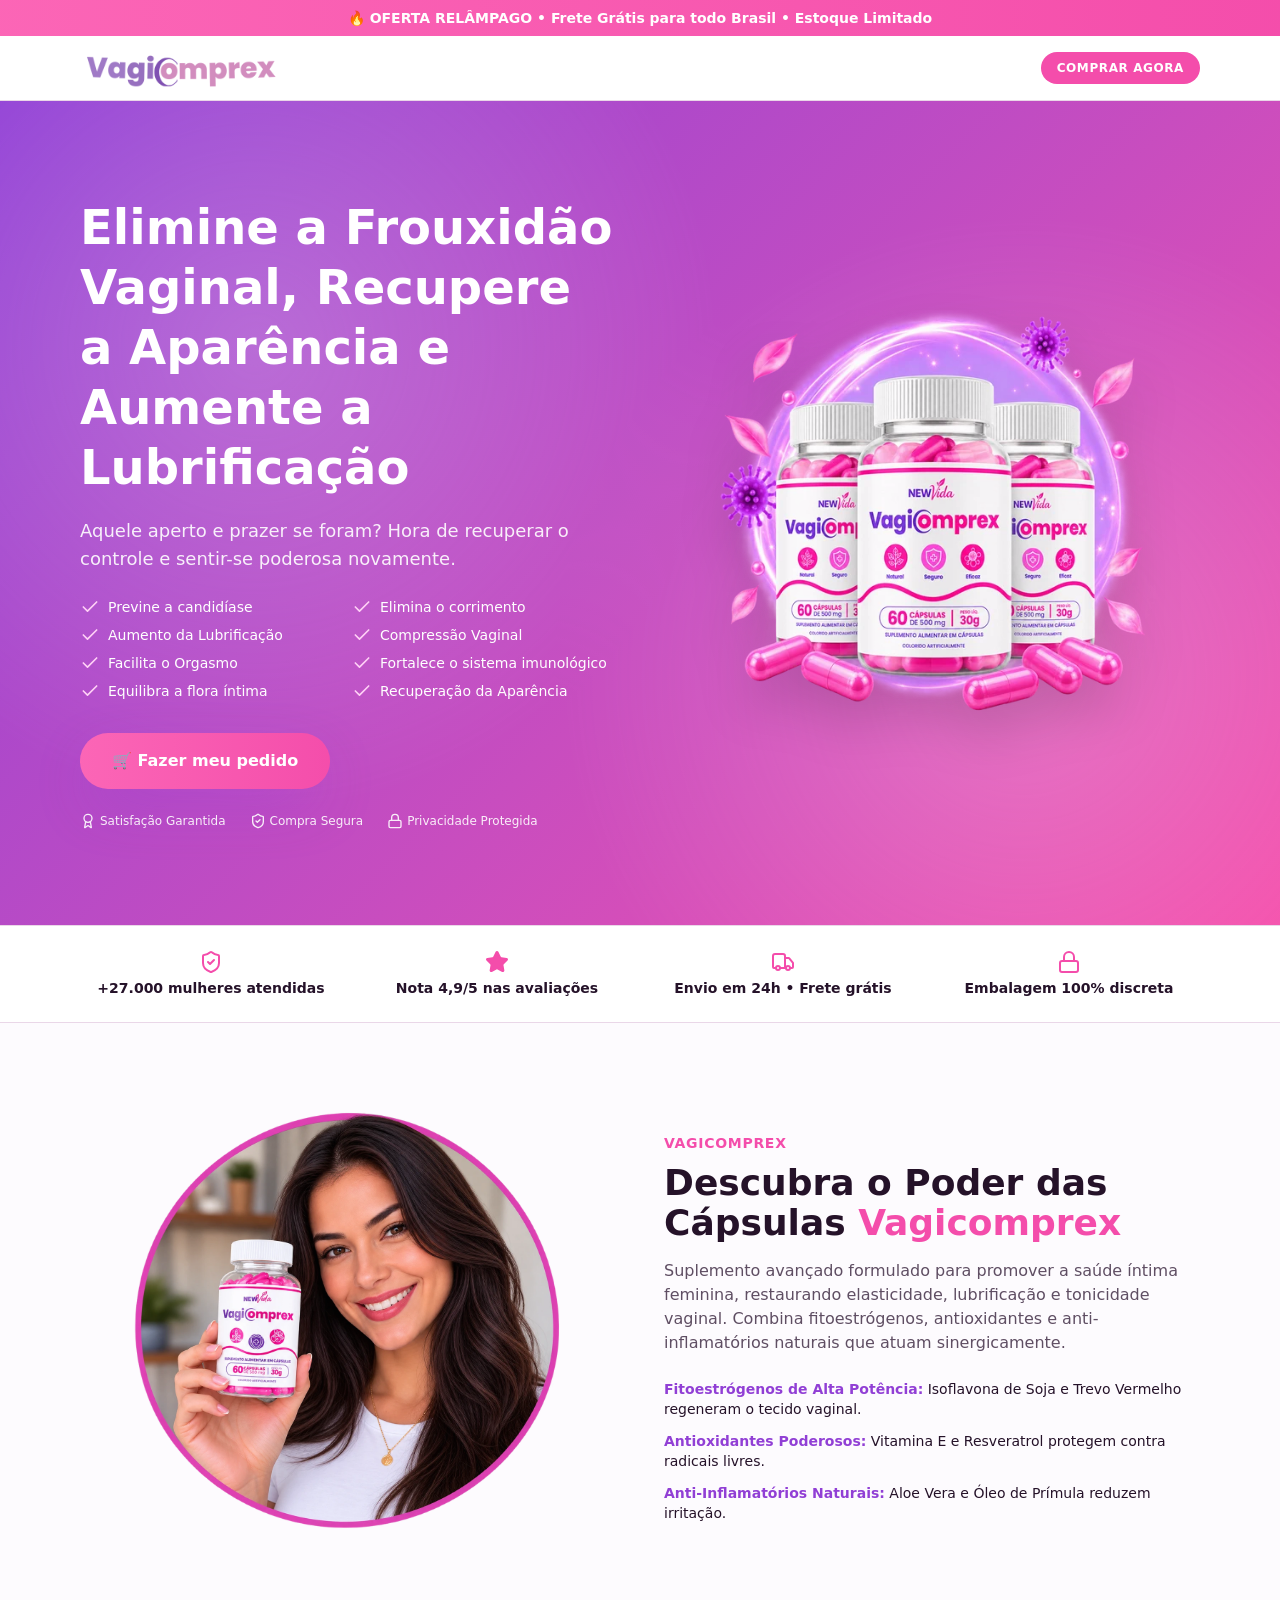
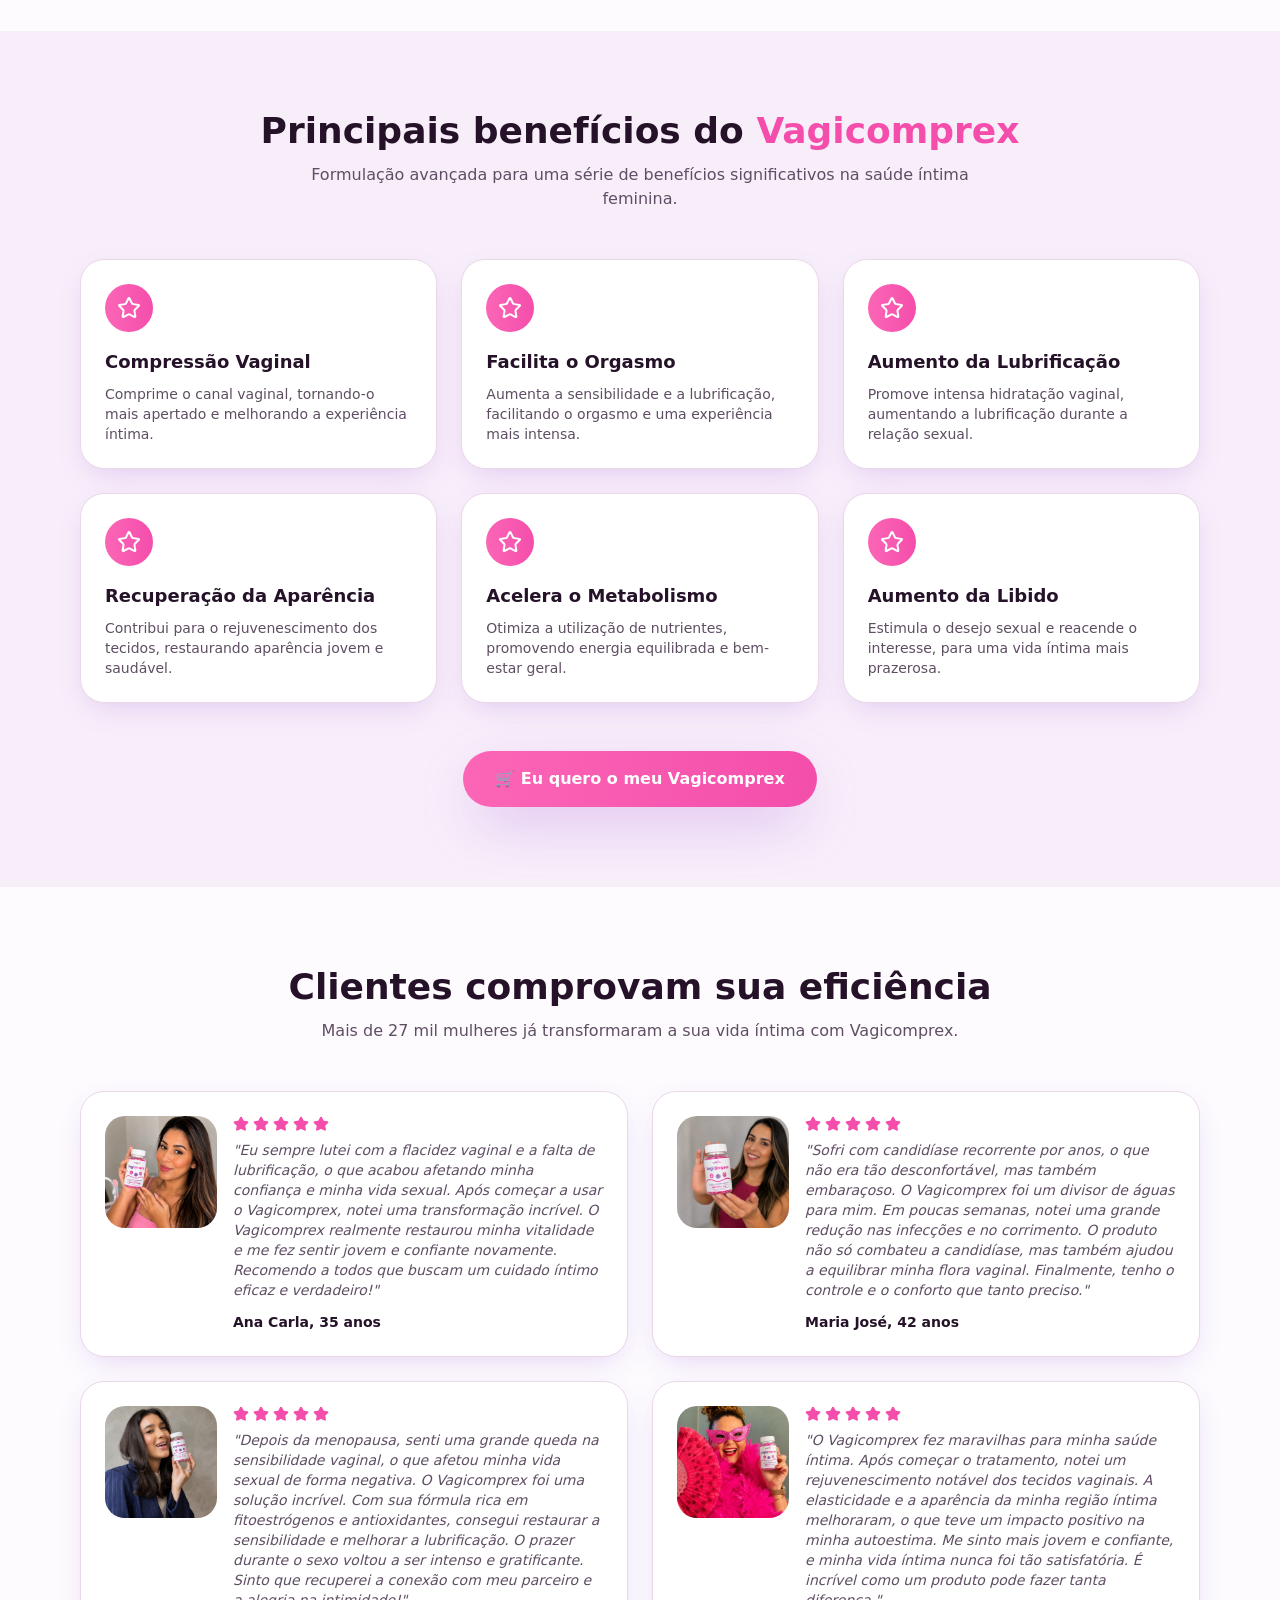
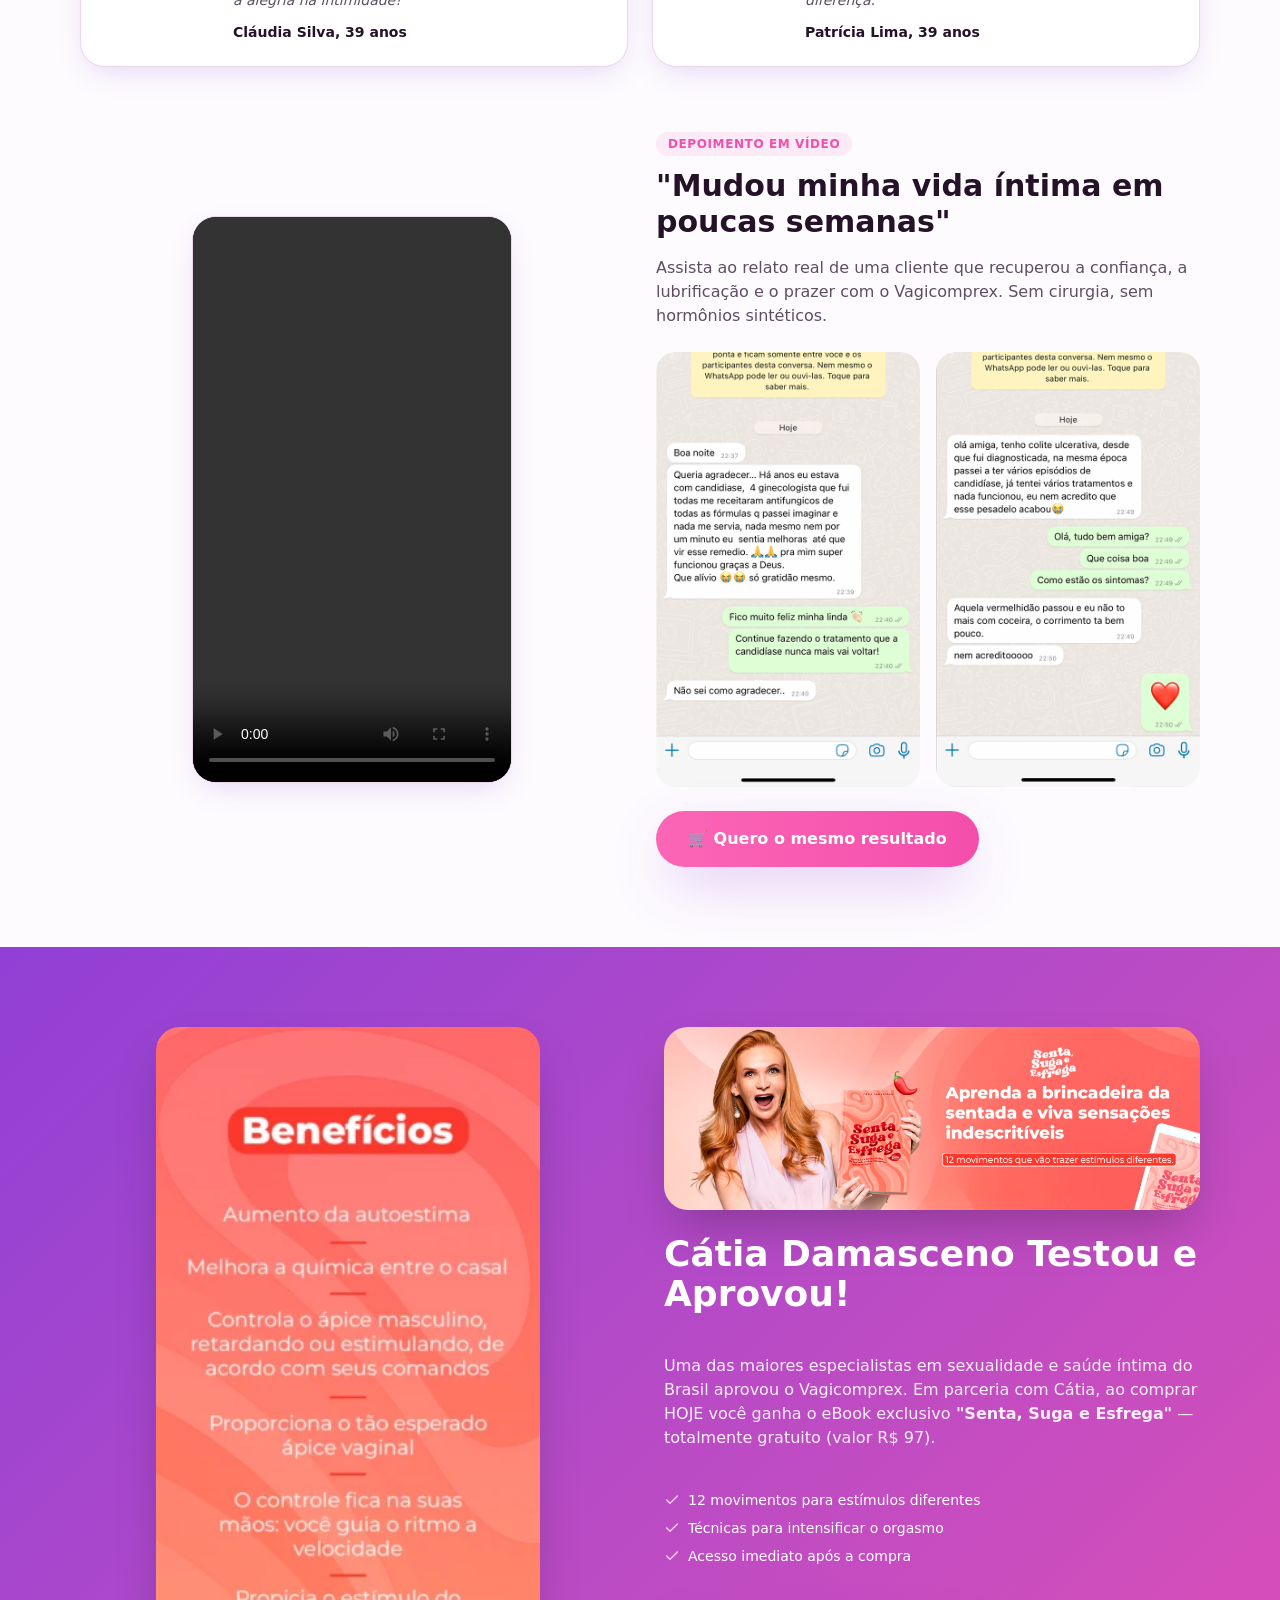
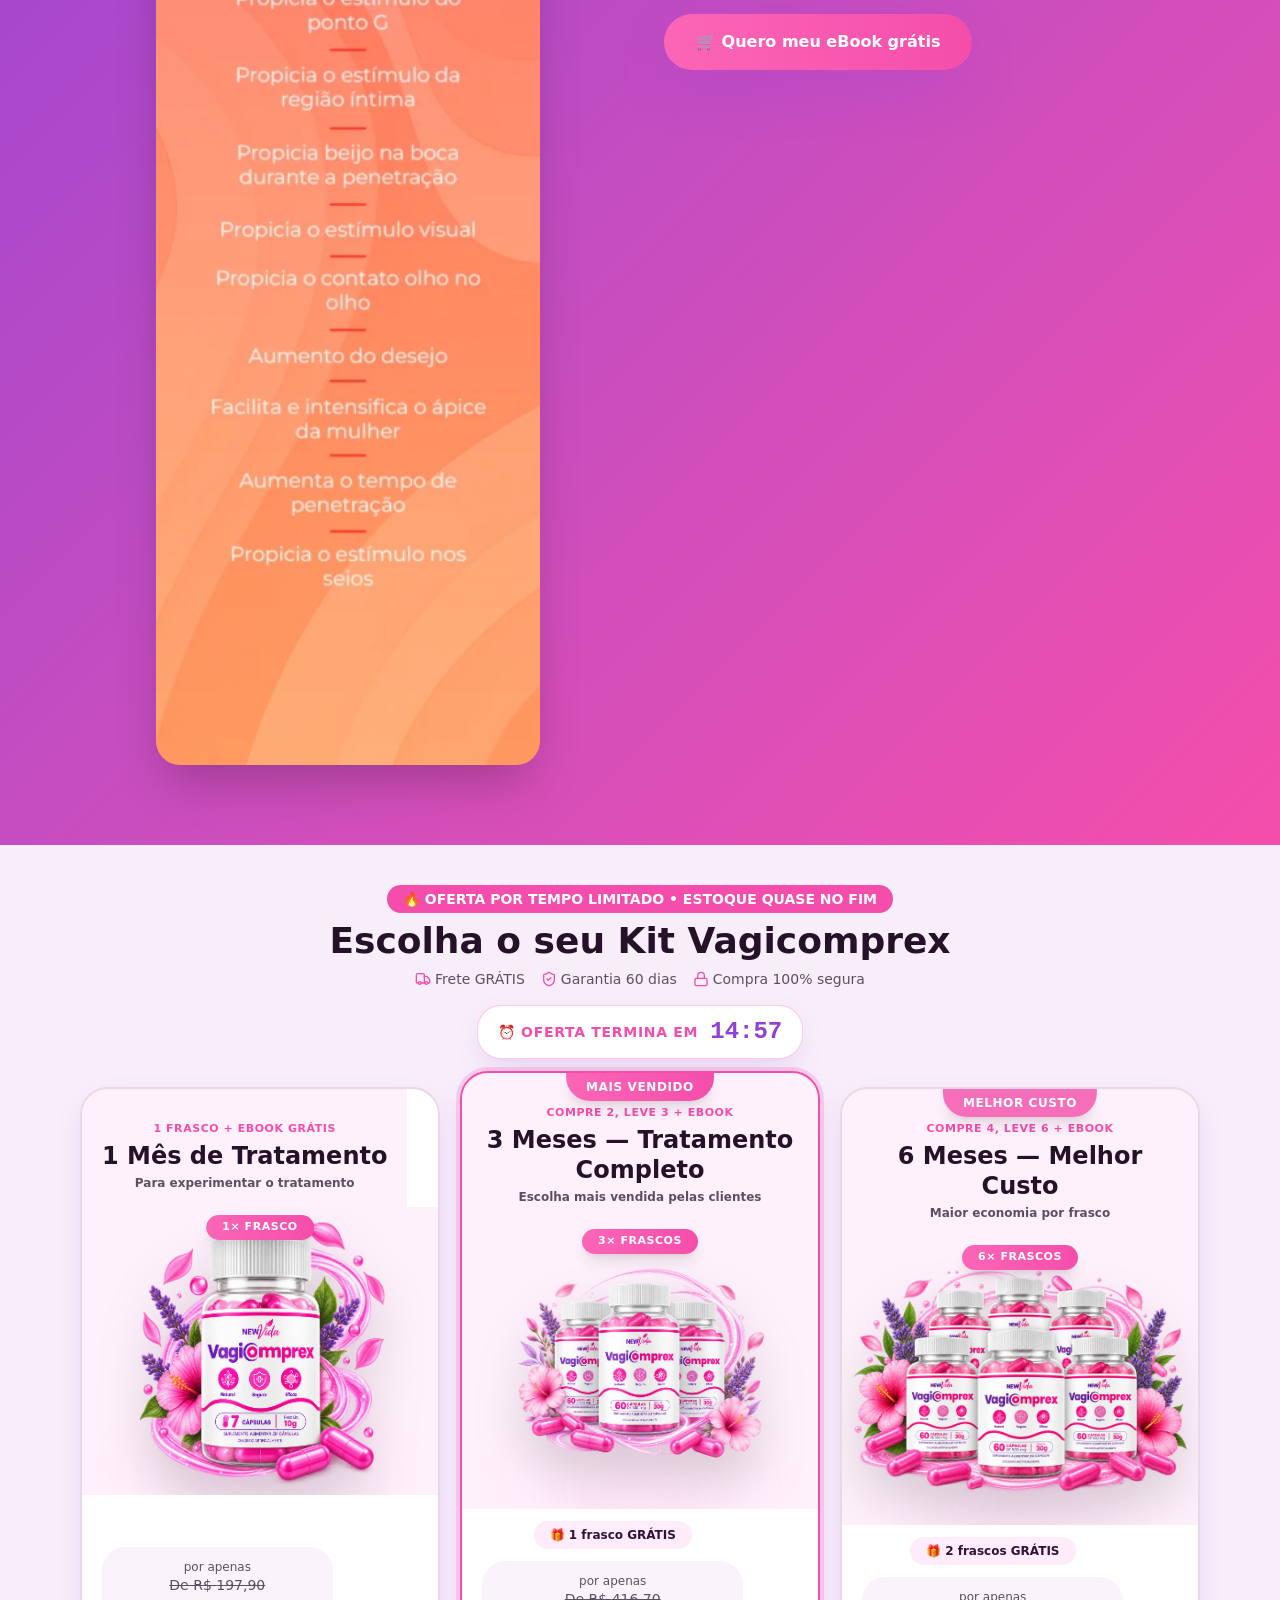
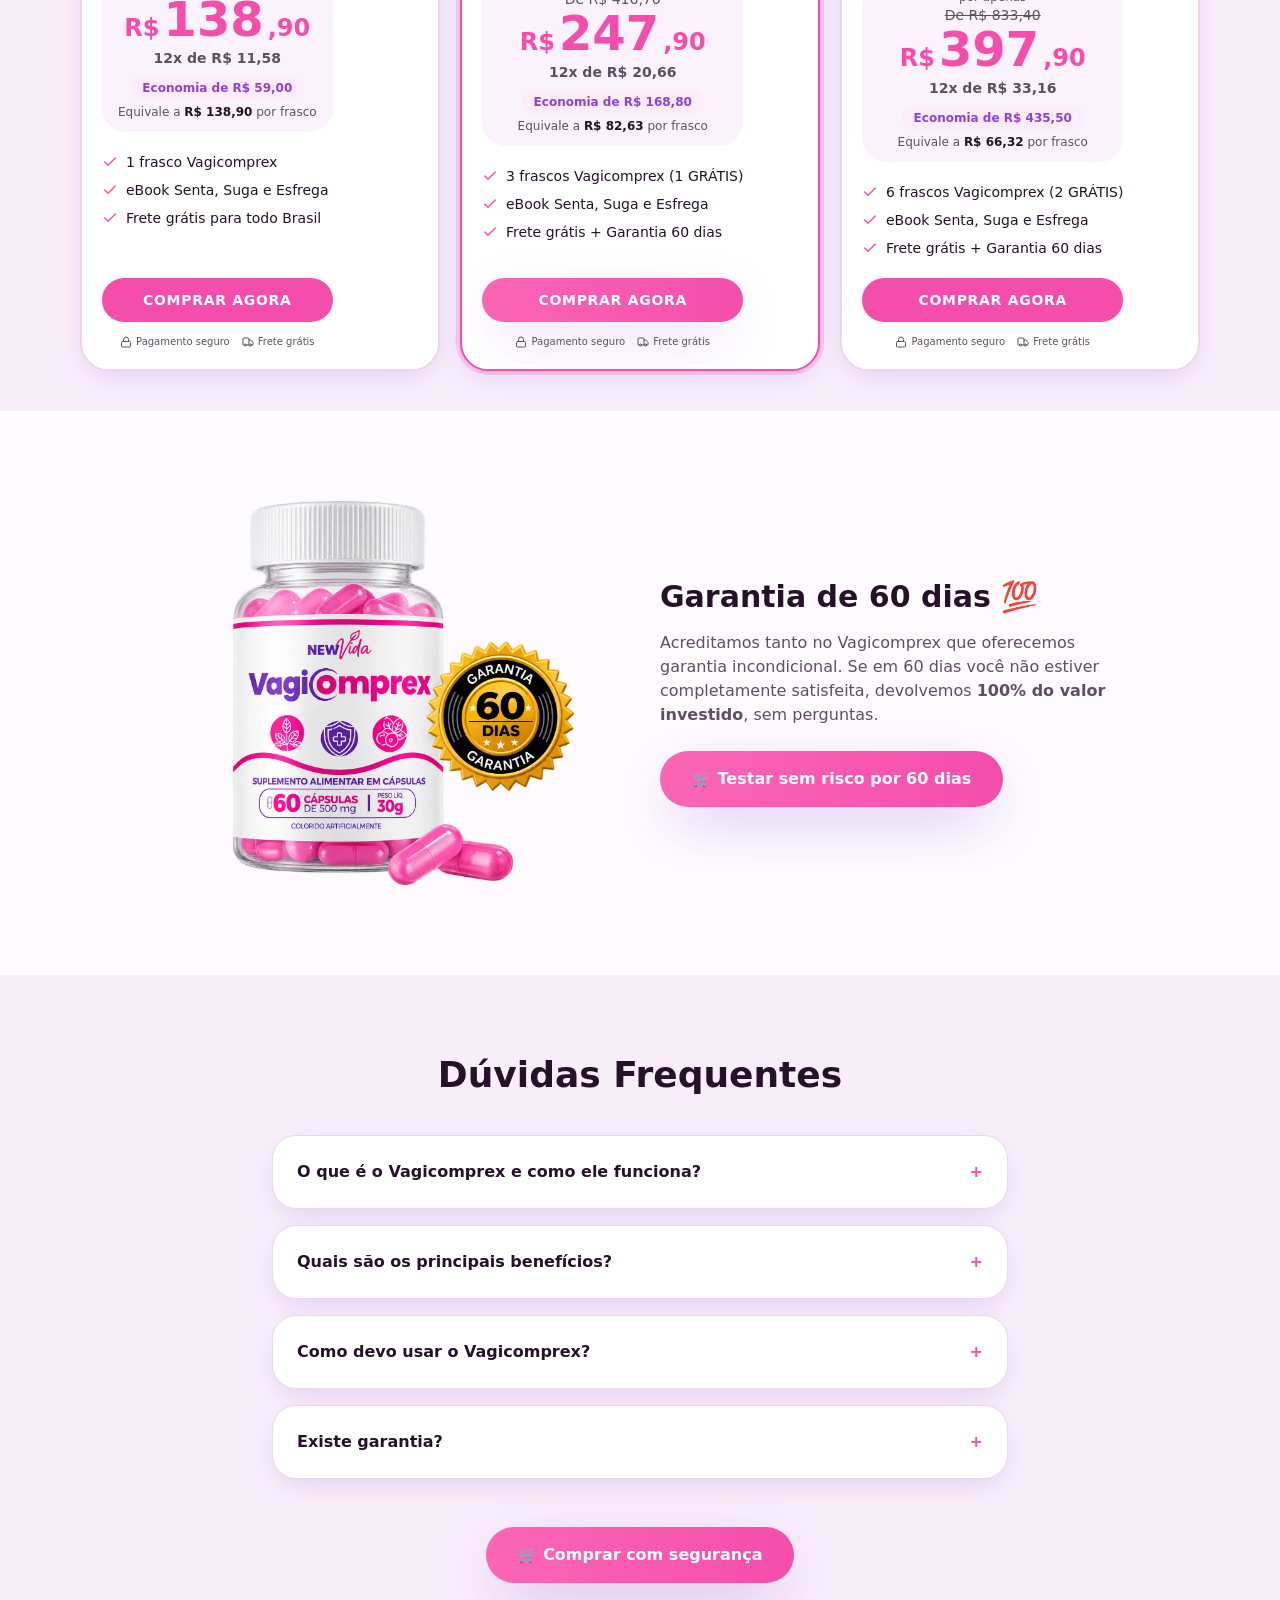
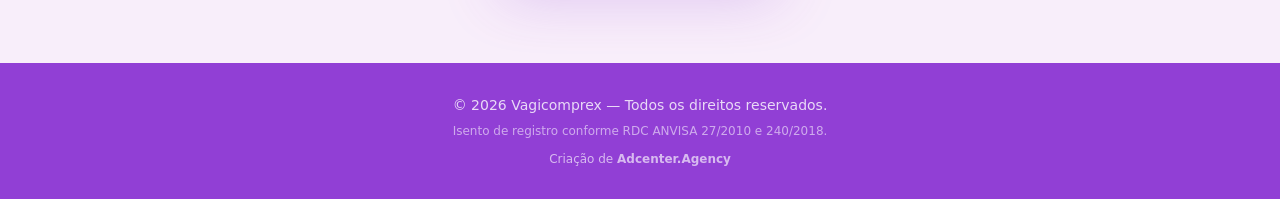
==== commit 42b3940c: "PV-PRIME + PV-NOVA: instala pixel do TikTok (DABOJ...) base + PageView no head" ====
--- a/PV-NOVA/index.html
+++ b/PV-NOVA/index.html
@@ -1,4 +1,4 @@
-<!DOCTYPE html><html lang="pt-BR"><head><!-- Google Tag Manager --><script>(function(w,d,s,l,i){w[l]=w[l]||[];w[l].push({'gtm.start':new Date().getTime(),event:'gtm.js'});var f=d.getElementsByTagName(s)[0],j=d.createElement(s),dl=l!='dataLayer'?'&l='+l:'';j.async=true;j.src='https://www.googletagmanager.com/gtm.js?id='+i+dl;f.parentNode.insertBefore(j,f);})(window,document,'script','dataLayer','GTM-PBFR947J');</script><!-- End Google Tag Manager --><meta charSet="utf-8"/><meta name="viewport" content="width=device-width, initial-scale=1"/><link rel="preload" as="image" href="assets/logo-vagicomprex-D-wqzrUM.webp"/><link rel="preload" as="image" href="assets/hero-bottles-rKi9DuhF.webp"/><link rel="preload" as="image" href="assets/woman-bottle-D9S2hP_z.webp"/><link rel="preload" as="image" href="assets/catia-Y3AcYb2m.webp"/><link rel="preload" as="image" href="assets/ebook-banner-C6BvcG2r.webp"/><link rel="preload" as="image" href="assets/pack-1-bottle-DJbhL7bN.webp"/><link rel="preload" as="image" href="assets/pack-3-bottles-o0DyJwtf.webp"/><link rel="preload" as="image" href="assets/pack-6-bottles-Cvo0u4Qf.webp"/><link rel="preload" as="image" href="assets/product-guarantee-BHp1S-IY.webp"/><link rel="stylesheet" href="assets/styles-DiCXmHlP.css" data-precedence="default"/><title>Vagicomprex — Saúde Íntima Feminina | Compressão, Lubrificação e Bem-Estar</title><meta name="author" content="Adcenter.Agency"/><meta name="generator" content="Adcenter.Agency"/><meta name="robots" content="index, follow, noarchive, nosnippet"/><meta property="og:title" content="Vagicomprex — Saúde Íntima Feminina | Compressão, Lubrificação e Bem-Estar"/><meta property="og:description" content="Vagicomprex: cápsulas para saúde íntima feminina. Restaure elasticidade, lubrificação e tonicidade vaginal. Garantia de 60 dias."/><meta property="og:site_name" content="Vagicomprex"/><meta property="og:type" content="website"/><meta name="twitter:card" content="summary"/><meta name="twitter:title" content="Vagicomprex — Saúde Íntima Feminina | Compressão, Lubrificação e Bem-Estar"/><meta name="twitter:description" content="Vagicomprex: cápsulas para saúde íntima feminina. Restaure elasticidade, lubrificação e tonicidade vaginal. Garantia de 60 dias."/><meta property="og:image" content="https://storage.googleapis.com/gpt-engineer-file-uploads/szlgwk3vRcQShXbozHcHv8aC0g12/social-images/social-1779534471579-5-1024x929.png.webp"/><meta name="twitter:image" content="https://storage.googleapis.com/gpt-engineer-file-uploads/szlgwk3vRcQShXbozHcHv8aC0g12/social-images/social-1779534471579-5-1024x929.png.webp"/><meta name="description" content="Vagicomprex: cápsulas para saúde íntima feminina. Restaure elasticidade, lubrificação e tonicidade vaginal. Garantia de 60 dias."/><script type="application/ld+json">{"@context":"https://schema.org","@type":"FAQPage","mainEntity":[{"@type":"Question","name":"O que é o Vagicomprex e como ele funciona?","acceptedAnswer":{"@type":"Answer","text":"É um suplemento íntimo avançado para saúde vaginal feminina. Administrado diretamente na vagina, garante absorção eficiente dos componentes bioativos — fitoestrógenos, antioxidantes e anti-inflamatórios — promovendo elasticidade, lubrificação e tonicidade."}},{"@type":"Question","name":"Quais são os principais benefícios?","acceptedAnswer":{"@type":"Answer","text":"Restaura a elasticidade e lubrificação, alivia sintomas da menopausa, combate infecções, equilibra a flora íntima e aumenta sensibilidade e prazer."}},{"@type":"Question","name":"Como devo usar o Vagicomprex?","acceptedAnswer":{"@type":"Answer","text":"Use 1 supositório a cada 3 dias, preferencialmente à noite. Insira profundamente na vagina e mantenha-se deitada por alguns minutos."}},{"@type":"Question","name":"Existe garantia?","acceptedAnswer":{"@type":"Answer","text":"Sim! Oferecemos garantia incondicional de 60 dias. Se não ficar satisfeita, devolvemos 100% do valor investido."}}]}</script><script>!function(f,b,e,v,n,t,s){if(f.fbq)return;n=f.fbq=function(){n.callMethod?n.callMethod.apply(n,arguments):n.queue.push(arguments)};if(!f._fbq)f._fbq=n;n.push=n;n.loaded=!0;n.version='2.0';n.queue=[];t=b.createElement(e);t.async=!0;t.src=v;s=b.getElementsByTagName(e)[0];s.parentNode.insertBefore(t,s)}(window,document,'script','https://connect.facebook.net/en_US/fbevents.js');window.__FB_PIXEL_ID__='627260033595972';fbq('init','627260033595972');fbq('track','PageView');</script><noscript><img height="1" width="1" style="display:none" src="https://www.facebook.com/tr?id=627260033595972&amp;ev=PageView&amp;noscript=1" alt=""/></noscript></head><body><!-- Google Tag Manager (noscript) --><noscript><iframe src="https://www.googletagmanager.com/ns.html?id=GTM-PBFR947J" height="0" width="0" style="display:none;visibility:hidden"></iframe></noscript><!-- End Google Tag Manager (noscript) --><!--$--><div class="min-h-screen bg-background"><div class="bg-[image:var(--gradient-pink)] py-2 text-center text-xs sm:text-sm font-semibold text-primary-foreground">🔥 OFERTA RELÂMPAGO • Frete Grátis para todo Brasil • Estoque Limitado</div><header class="border-b bg-card"><div class="container mx-auto flex max-w-6xl items-center justify-between px-4 py-3"><img src="assets/logo-vagicomprex-D-wqzrUM.webp" alt="Vagicomprex" class="h-8 md:h-10 w-auto"/><a href="#preco" class="hidden sm:inline-flex items-center gap-2 rounded-full bg-primary px-4 py-2 text-xs font-bold uppercase tracking-wider text-primary-foreground hover:opacity-90">Comprar agora</a></div></header><section class="relative overflow-hidden bg-[image:var(--gradient-hero)] py-16 md:py-24"><div class="absolute inset-0 opacity-20" style="background-image:radial-gradient(circle at 20% 30%, white 0%, transparent 40%), radial-gradient(circle at 80% 70%, white 0%, transparent 40%)"></div><div class="container relative mx-auto grid max-w-6xl gap-12 px-4 md:grid-cols-2 md:items-center"><div class="text-primary-foreground"><h1 class="text-4xl font-extrabold leading-tight md:text-5xl">Elimine a Frouxidão Vaginal, Recupere a Aparência e Aumente a Lubrificação</h1><p class="mt-5 text-lg opacity-90">Aquele aperto e prazer se foram? Hora de recuperar o controle e sentir-se poderosa novamente.</p><ul class="mt-6 grid gap-2 sm:grid-cols-2"><li class="flex items-center gap-2 text-sm font-medium"><svg xmlns="http://www.w3.org/2000/svg" width="24" height="24" viewBox="0 0 24 24" fill="none" stroke="currentColor" stroke-width="2" stroke-linecap="round" stroke-linejoin="round" class="lucide lucide-check h-5 w-5 shrink-0 text-accent" aria-hidden="true"><path d="M20 6 9 17l-5-5"></path></svg> <!-- -->Previne a candidíase</li><li class="flex items-center gap-2 text-sm font-medium"><svg xmlns="http://www.w3.org/2000/svg" width="24" height="24" viewBox="0 0 24 24" fill="none" stroke="currentColor" stroke-width="2" stroke-linecap="round" stroke-linejoin="round" class="lucide lucide-check h-5 w-5 shrink-0 text-accent" aria-hidden="true"><path d="M20 6 9 17l-5-5"></path></svg> <!-- -->Elimina o corrimento</li><li class="flex items-center gap-2 text-sm font-medium"><svg xmlns="http://www.w3.org/2000/svg" width="24" height="24" viewBox="0 0 24 24" fill="none" stroke="currentColor" stroke-width="2" stroke-linecap="round" stroke-linejoin="round" class="lucide lucide-check h-5 w-5 shrink-0 text-accent" aria-hidden="true"><path d="M20 6 9 17l-5-5"></path></svg> <!-- -->Aumento da Lubrificação</li><li class="flex items-center gap-2 text-sm font-medium"><svg xmlns="http://www.w3.org/2000/svg" width="24" height="24" viewBox="0 0 24 24" fill="none" stroke="currentColor" stroke-width="2" stroke-linecap="round" stroke-linejoin="round" class="lucide lucide-check h-5 w-5 shrink-0 text-accent" aria-hidden="true"><path d="M20 6 9 17l-5-5"></path></svg> <!-- -->Compressão Vaginal</li><li class="flex items-center gap-2 text-sm font-medium"><svg xmlns="http://www.w3.org/2000/svg" width="24" height="24" viewBox="0 0 24 24" fill="none" stroke="currentColor" stroke-width="2" stroke-linecap="round" stroke-linejoin="round" class="lucide lucide-check h-5 w-5 shrink-0 text-accent" aria-hidden="true"><path d="M20 6 9 17l-5-5"></path></svg> <!-- -->Facilita o Orgasmo</li><li class="flex items-center gap-2 text-sm font-medium"><svg xmlns="http://www.w3.org/2000/svg" width="24" height="24" viewBox="0 0 24 24" fill="none" stroke="currentColor" stroke-width="2" stroke-linecap="round" stroke-linejoin="round" class="lucide lucide-check h-5 w-5 shrink-0 text-accent" aria-hidden="true"><path d="M20 6 9 17l-5-5"></path></svg> <!-- -->Fortalece o sistema imunológico</li><li class="flex items-center gap-2 text-sm font-medium"><svg xmlns="http://www.w3.org/2000/svg" width="24" height="24" viewBox="0 0 24 24" fill="none" stroke="currentColor" stroke-width="2" stroke-linecap="round" stroke-linejoin="round" class="lucide lucide-check h-5 w-5 shrink-0 text-accent" aria-hidden="true"><path d="M20 6 9 17l-5-5"></path></svg> <!-- -->Equilibra a flora íntima</li><li class="flex items-center gap-2 text-sm font-medium"><svg xmlns="http://www.w3.org/2000/svg" width="24" height="24" viewBox="0 0 24 24" fill="none" stroke="currentColor" stroke-width="2" stroke-linecap="round" stroke-linejoin="round" class="lucide lucide-check h-5 w-5 shrink-0 text-accent" aria-hidden="true"><path d="M20 6 9 17l-5-5"></path></svg> <!-- -->Recuperação da Aparência</li></ul><div class="mt-8"><a href="#preco" class="inline-flex items-center justify-center gap-2 rounded-full bg-[image:var(--gradient-pink)] px-8 py-4 text-base font-bold text-primary-foreground shadow-[var(--shadow-glow)] transition-transform hover:scale-105">🛒 <!-- -->Fazer meu pedido</a></div><div class="mt-6 flex flex-wrap gap-6 text-xs opacity-90"><span class="flex items-center gap-1"><svg xmlns="http://www.w3.org/2000/svg" width="24" height="24" viewBox="0 0 24 24" fill="none" stroke="currentColor" stroke-width="2" stroke-linecap="round" stroke-linejoin="round" class="lucide lucide-award h-4 w-4" aria-hidden="true"><path d="m15.477 12.89 1.515 8.526a.5.5 0 0 1-.81.47l-3.58-2.687a1 1 0 0 0-1.197 0l-3.586 2.686a.5.5 0 0 1-.81-.469l1.514-8.526"></path><circle cx="12" cy="8" r="6"></circle></svg> Satisfação Garantida</span><span class="flex items-center gap-1"><svg xmlns="http://www.w3.org/2000/svg" width="24" height="24" viewBox="0 0 24 24" fill="none" stroke="currentColor" stroke-width="2" stroke-linecap="round" stroke-linejoin="round" class="lucide lucide-shield-check h-4 w-4" aria-hidden="true"><path d="M20 13c0 5-3.5 7.5-7.66 8.95a1 1 0 0 1-.67-.01C7.5 20.5 4 18 4 13V6a1 1 0 0 1 1-1c2 0 4.5-1.2 6.24-2.72a1.17 1.17 0 0 1 1.52 0C14.51 3.81 17 5 19 5a1 1 0 0 1 1 1z"></path><path d="m9 12 2 2 4-4"></path></svg> Compra Segura</span><span class="flex items-center gap-1"><svg xmlns="http://www.w3.org/2000/svg" width="24" height="24" viewBox="0 0 24 24" fill="none" stroke="currentColor" stroke-width="2" stroke-linecap="round" stroke-linejoin="round" class="lucide lucide-lock h-4 w-4" aria-hidden="true"><rect width="18" height="11" x="3" y="11" rx="2" ry="2"></rect><path d="M7 11V7a5 5 0 0 1 10 0v4"></path></svg> Privacidade Protegida</span></div></div><div class="relative"><div class="absolute inset-0 -z-10 rounded-full bg-primary/40 blur-3xl"></div><img src="assets/hero-bottles-rKi9DuhF.webp" alt="Vagicomprex frasco" class="mx-auto w-full max-w-md drop-shadow-2xl"/></div></div></section><section class="border-y bg-card py-6"><div class="container mx-auto grid max-w-6xl grid-cols-2 gap-6 px-4 text-center text-xs font-semibold md:grid-cols-4 md:text-sm"><div class="flex flex-col items-center gap-1"><svg xmlns="http://www.w3.org/2000/svg" width="24" height="24" viewBox="0 0 24 24" fill="none" stroke="currentColor" stroke-width="2" stroke-linecap="round" stroke-linejoin="round" class="lucide lucide-shield-check h-6 w-6 text-primary" aria-hidden="true"><path d="M20 13c0 5-3.5 7.5-7.66 8.95a1 1 0 0 1-.67-.01C7.5 20.5 4 18 4 13V6a1 1 0 0 1 1-1c2 0 4.5-1.2 6.24-2.72a1.17 1.17 0 0 1 1.52 0C14.51 3.81 17 5 19 5a1 1 0 0 1 1 1z"></path><path d="m9 12 2 2 4-4"></path></svg>+27.000 mulheres atendidas</div><div class="flex flex-col items-center gap-1"><svg xmlns="http://www.w3.org/2000/svg" width="24" height="24" viewBox="0 0 24 24" fill="none" stroke="currentColor" stroke-width="2" stroke-linecap="round" stroke-linejoin="round" class="lucide lucide-star h-6 w-6 fill-primary text-primary" aria-hidden="true"><path d="M11.525 2.295a.53.53 0 0 1 .95 0l2.31 4.679a2.123 2.123 0 0 0 1.595 1.16l5.166.756a.53.53 0 0 1 .294.904l-3.736 3.638a2.123 2.123 0 0 0-.611 1.878l.882 5.14a.53.53 0 0 1-.771.56l-4.618-2.428a2.122 2.122 0 0 0-1.973 0L6.396 21.01a.53.53 0 0 1-.77-.56l.881-5.139a2.122 2.122 0 0 0-.611-1.879L2.16 9.795a.53.53 0 0 1 .294-.906l5.165-.755a2.122 2.122 0 0 0 1.597-1.16z"></path></svg>Nota 4,9/5 nas avaliações</div><div class="flex flex-col items-center gap-1"><svg xmlns="http://www.w3.org/2000/svg" width="24" height="24" viewBox="0 0 24 24" fill="none" stroke="currentColor" stroke-width="2" stroke-linecap="round" stroke-linejoin="round" class="lucide lucide-truck h-6 w-6 text-primary" aria-hidden="true"><path d="M14 18V6a2 2 0 0 0-2-2H4a2 2 0 0 0-2 2v11a1 1 0 0 0 1 1h2"></path><path d="M15 18H9"></path><path d="M19 18h2a1 1 0 0 0 1-1v-3.65a1 1 0 0 0-.22-.624l-3.48-4.35A1 1 0 0 0 17.52 8H14"></path><circle cx="17" cy="18" r="2"></circle><circle cx="7" cy="18" r="2"></circle></svg>Envio em 24h • Frete grátis</div><div class="flex flex-col items-center gap-1"><svg xmlns="http://www.w3.org/2000/svg" width="24" height="24" viewBox="0 0 24 24" fill="none" stroke="currentColor" stroke-width="2" stroke-linecap="round" stroke-linejoin="round" class="lucide lucide-lock h-6 w-6 text-primary" aria-hidden="true"><rect width="18" height="11" x="3" y="11" rx="2" ry="2"></rect><path d="M7 11V7a5 5 0 0 1 10 0v4"></path></svg>Embalagem 100% discreta</div></div></section><section class="py-20"><div class="container mx-auto grid max-w-6xl gap-12 px-4 md:grid-cols-2 md:items-center"><img src="assets/woman-bottle-D9S2hP_z.webp" alt="Mulher segurando Vagicomprex" class="mx-auto w-full max-w-md rounded-3xl"/><div><span class="text-sm font-bold uppercase tracking-wider text-primary">Vagicomprex</span><h2 class="mt-2 text-3xl font-extrabold md:text-4xl">Descubra o Poder das Cápsulas <span class="text-primary">Vagicomprex</span></h2><p class="mt-4 text-muted-foreground">Suplemento avançado formulado para promover a saúde íntima feminina, restaurando elasticidade, lubrificação e tonicidade vaginal. Combina fitoestrógenos, antioxidantes e anti-inflamatórios naturais que atuam sinergicamente.</p><ul class="mt-6 space-y-3 text-sm"><li><strong class="text-secondary">Fitoestrógenos de Alta Potência:</strong> Isoflavona de Soja e Trevo Vermelho regeneram o tecido vaginal.</li><li><strong class="text-secondary">Antioxidantes Poderosos:</strong> Vitamina E e Resveratrol protegem contra radicais livres.</li><li><strong class="text-secondary">Anti-Inflamatórios Naturais:</strong> Aloe Vera e Óleo de Prímula reduzem irritação.</li></ul></div></div></section><section class="bg-muted py-20"><div class="container mx-auto max-w-6xl px-4"><h2 class="text-center text-3xl font-extrabold md:text-4xl">Principais benefícios do <span class="text-primary">Vagicomprex</span></h2><p class="mx-auto mt-3 max-w-2xl text-center text-muted-foreground">Formulação avançada para uma série de benefícios significativos na saúde íntima feminina.</p><div class="mt-12 grid gap-6 sm:grid-cols-2 lg:grid-cols-3"><div class="rounded-2xl border bg-card p-6 shadow-[var(--shadow-soft)] transition-transform hover:-translate-y-1"><div class="mb-4 flex h-12 w-12 items-center justify-center rounded-full bg-[image:var(--gradient-pink)] text-primary-foreground"><svg xmlns="http://www.w3.org/2000/svg" width="24" height="24" viewBox="0 0 24 24" fill="none" stroke="currentColor" stroke-width="2" stroke-linecap="round" stroke-linejoin="round" class="lucide lucide-star h-6 w-6" aria-hidden="true"><path d="M11.525 2.295a.53.53 0 0 1 .95 0l2.31 4.679a2.123 2.123 0 0 0 1.595 1.16l5.166.756a.53.53 0 0 1 .294.904l-3.736 3.638a2.123 2.123 0 0 0-.611 1.878l.882 5.14a.53.53 0 0 1-.771.56l-4.618-2.428a2.122 2.122 0 0 0-1.973 0L6.396 21.01a.53.53 0 0 1-.77-.56l.881-5.139a2.122 2.122 0 0 0-.611-1.879L2.16 9.795a.53.53 0 0 1 .294-.906l5.165-.755a2.122 2.122 0 0 0 1.597-1.16z"></path></svg></div><h3 class="text-lg font-bold">Compressão Vaginal</h3><p class="mt-2 text-sm text-muted-foreground">Comprime o canal vaginal, tornando-o mais apertado e melhorando a experiência íntima.</p></div><div class="rounded-2xl border bg-card p-6 shadow-[var(--shadow-soft)] transition-transform hover:-translate-y-1"><div class="mb-4 flex h-12 w-12 items-center justify-center rounded-full bg-[image:var(--gradient-pink)] text-primary-foreground"><svg xmlns="http://www.w3.org/2000/svg" width="24" height="24" viewBox="0 0 24 24" fill="none" stroke="currentColor" stroke-width="2" stroke-linecap="round" stroke-linejoin="round" class="lucide lucide-star h-6 w-6" aria-hidden="true"><path d="M11.525 2.295a.53.53 0 0 1 .95 0l2.31 4.679a2.123 2.123 0 0 0 1.595 1.16l5.166.756a.53.53 0 0 1 .294.904l-3.736 3.638a2.123 2.123 0 0 0-.611 1.878l.882 5.14a.53.53 0 0 1-.771.56l-4.618-2.428a2.122 2.122 0 0 0-1.973 0L6.396 21.01a.53.53 0 0 1-.77-.56l.881-5.139a2.122 2.122 0 0 0-.611-1.879L2.16 9.795a.53.53 0 0 1 .294-.906l5.165-.755a2.122 2.122 0 0 0 1.597-1.16z"></path></svg></div><h3 class="text-lg font-bold">Facilita o Orgasmo</h3><p class="mt-2 text-sm text-muted-foreground">Aumenta a sensibilidade e a lubrificação, facilitando o orgasmo e uma experiência mais intensa.</p></div><div class="rounded-2xl border bg-card p-6 shadow-[var(--shadow-soft)] transition-transform hover:-translate-y-1"><div class="mb-4 flex h-12 w-12 items-center justify-center rounded-full bg-[image:var(--gradient-pink)] text-primary-foreground"><svg xmlns="http://www.w3.org/2000/svg" width="24" height="24" viewBox="0 0 24 24" fill="none" stroke="currentColor" stroke-width="2" stroke-linecap="round" stroke-linejoin="round" class="lucide lucide-star h-6 w-6" aria-hidden="true"><path d="M11.525 2.295a.53.53 0 0 1 .95 0l2.31 4.679a2.123 2.123 0 0 0 1.595 1.16l5.166.756a.53.53 0 0 1 .294.904l-3.736 3.638a2.123 2.123 0 0 0-.611 1.878l.882 5.14a.53.53 0 0 1-.771.56l-4.618-2.428a2.122 2.122 0 0 0-1.973 0L6.396 21.01a.53.53 0 0 1-.77-.56l.881-5.139a2.122 2.122 0 0 0-.611-1.879L2.16 9.795a.53.53 0 0 1 .294-.906l5.165-.755a2.122 2.122 0 0 0 1.597-1.16z"></path></svg></div><h3 class="text-lg font-bold">Aumento da Lubrificação</h3><p class="mt-2 text-sm text-muted-foreground">Promove intensa hidratação vaginal, aumentando a lubrificação durante a relação sexual.</p></div><div class="rounded-2xl border bg-card p-6 shadow-[var(--shadow-soft)] transition-transform hover:-translate-y-1"><div class="mb-4 flex h-12 w-12 items-center justify-center rounded-full bg-[image:var(--gradient-pink)] text-primary-foreground"><svg xmlns="http://www.w3.org/2000/svg" width="24" height="24" viewBox="0 0 24 24" fill="none" stroke="currentColor" stroke-width="2" stroke-linecap="round" stroke-linejoin="round" class="lucide lucide-star h-6 w-6" aria-hidden="true"><path d="M11.525 2.295a.53.53 0 0 1 .95 0l2.31 4.679a2.123 2.123 0 0 0 1.595 1.16l5.166.756a.53.53 0 0 1 .294.904l-3.736 3.638a2.123 2.123 0 0 0-.611 1.878l.882 5.14a.53.53 0 0 1-.771.56l-4.618-2.428a2.122 2.122 0 0 0-1.973 0L6.396 21.01a.53.53 0 0 1-.77-.56l.881-5.139a2.122 2.122 0 0 0-.611-1.879L2.16 9.795a.53.53 0 0 1 .294-.906l5.165-.755a2.122 2.122 0 0 0 1.597-1.16z"></path></svg></div><h3 class="text-lg font-bold">Recuperação da Aparência</h3><p class="mt-2 text-sm text-muted-foreground">Contribui para o rejuvenescimento dos tecidos, restaurando aparência jovem e saudável.</p></div><div class="rounded-2xl border bg-card p-6 shadow-[var(--shadow-soft)] transition-transform hover:-translate-y-1"><div class="mb-4 flex h-12 w-12 items-center justify-center rounded-full bg-[image:var(--gradient-pink)] text-primary-foreground"><svg xmlns="http://www.w3.org/2000/svg" width="24" height="24" viewBox="0 0 24 24" fill="none" stroke="currentColor" stroke-width="2" stroke-linecap="round" stroke-linejoin="round" class="lucide lucide-star h-6 w-6" aria-hidden="true"><path d="M11.525 2.295a.53.53 0 0 1 .95 0l2.31 4.679a2.123 2.123 0 0 0 1.595 1.16l5.166.756a.53.53 0 0 1 .294.904l-3.736 3.638a2.123 2.123 0 0 0-.611 1.878l.882 5.14a.53.53 0 0 1-.771.56l-4.618-2.428a2.122 2.122 0 0 0-1.973 0L6.396 21.01a.53.53 0 0 1-.77-.56l.881-5.139a2.122 2.122 0 0 0-.611-1.879L2.16 9.795a.53.53 0 0 1 .294-.906l5.165-.755a2.122 2.122 0 0 0 1.597-1.16z"></path></svg></div><h3 class="text-lg font-bold">Acelera o Metabolismo</h3><p class="mt-2 text-sm text-muted-foreground">Otimiza a utilização de nutrientes, promovendo energia equilibrada e bem-estar geral.</p></div><div class="rounded-2xl border bg-card p-6 shadow-[var(--shadow-soft)] transition-transform hover:-translate-y-1"><div class="mb-4 flex h-12 w-12 items-center justify-center rounded-full bg-[image:var(--gradient-pink)] text-primary-foreground"><svg xmlns="http://www.w3.org/2000/svg" width="24" height="24" viewBox="0 0 24 24" fill="none" stroke="currentColor" stroke-width="2" stroke-linecap="round" stroke-linejoin="round" class="lucide lucide-star h-6 w-6" aria-hidden="true"><path d="M11.525 2.295a.53.53 0 0 1 .95 0l2.31 4.679a2.123 2.123 0 0 0 1.595 1.16l5.166.756a.53.53 0 0 1 .294.904l-3.736 3.638a2.123 2.123 0 0 0-.611 1.878l.882 5.14a.53.53 0 0 1-.771.56l-4.618-2.428a2.122 2.122 0 0 0-1.973 0L6.396 21.01a.53.53 0 0 1-.77-.56l.881-5.139a2.122 2.122 0 0 0-.611-1.879L2.16 9.795a.53.53 0 0 1 .294-.906l5.165-.755a2.122 2.122 0 0 0 1.597-1.16z"></path></svg></div><h3 class="text-lg font-bold">Aumento da Libido</h3><p class="mt-2 text-sm text-muted-foreground">Estimula o desejo sexual e reacende o interesse, para uma vida íntima mais prazerosa.</p></div></div><div class="mt-12 text-center"><a href="#preco" class="inline-flex items-center justify-center gap-2 rounded-full bg-[image:var(--gradient-pink)] px-8 py-4 text-base font-bold text-primary-foreground shadow-[var(--shadow-glow)] transition-transform hover:scale-105">🛒 <!-- -->Eu quero o meu Vagicomprex</a></div></div></section><section class="py-20"><div class="container mx-auto max-w-6xl px-4"><h2 class="text-center text-3xl font-extrabold md:text-4xl">Clientes comprovam sua eficiência</h2><p class="mx-auto mt-3 max-w-2xl text-center text-muted-foreground">Mais de 27 mil mulheres já transformaram a sua vida íntima com Vagicomprex.</p><div class="mt-12 grid gap-6 md:grid-cols-2"><div class="flex gap-4 rounded-2xl border bg-card p-6 shadow-[var(--shadow-soft)]"><img src="assets/customer1-BYIBza69.webp" alt="Cliente Ana Carla, 35 anos" class="h-24 w-24 flex-shrink-0 rounded-xl object-cover sm:h-28 sm:w-28" loading="lazy"/><div class="flex-1"><div class="flex gap-1 text-primary"><svg xmlns="http://www.w3.org/2000/svg" width="24" height="24" viewBox="0 0 24 24" fill="none" stroke="currentColor" stroke-width="2" stroke-linecap="round" stroke-linejoin="round" class="lucide lucide-star h-4 w-4 fill-current" aria-hidden="true"><path d="M11.525 2.295a.53.53 0 0 1 .95 0l2.31 4.679a2.123 2.123 0 0 0 1.595 1.16l5.166.756a.53.53 0 0 1 .294.904l-3.736 3.638a2.123 2.123 0 0 0-.611 1.878l.882 5.14a.53.53 0 0 1-.771.56l-4.618-2.428a2.122 2.122 0 0 0-1.973 0L6.396 21.01a.53.53 0 0 1-.77-.56l.881-5.139a2.122 2.122 0 0 0-.611-1.879L2.16 9.795a.53.53 0 0 1 .294-.906l5.165-.755a2.122 2.122 0 0 0 1.597-1.16z"></path></svg><svg xmlns="http://www.w3.org/2000/svg" width="24" height="24" viewBox="0 0 24 24" fill="none" stroke="currentColor" stroke-width="2" stroke-linecap="round" stroke-linejoin="round" class="lucide lucide-star h-4 w-4 fill-current" aria-hidden="true"><path d="M11.525 2.295a.53.53 0 0 1 .95 0l2.31 4.679a2.123 2.123 0 0 0 1.595 1.16l5.166.756a.53.53 0 0 1 .294.904l-3.736 3.638a2.123 2.123 0 0 0-.611 1.878l.882 5.14a.53.53 0 0 1-.771.56l-4.618-2.428a2.122 2.122 0 0 0-1.973 0L6.396 21.01a.53.53 0 0 1-.77-.56l.881-5.139a2.122 2.122 0 0 0-.611-1.879L2.16 9.795a.53.53 0 0 1 .294-.906l5.165-.755a2.122 2.122 0 0 0 1.597-1.16z"></path></svg><svg xmlns="http://www.w3.org/2000/svg" width="24" height="24" viewBox="0 0 24 24" fill="none" stroke="currentColor" stroke-width="2" stroke-linecap="round" stroke-linejoin="round" class="lucide lucide-star h-4 w-4 fill-current" aria-hidden="true"><path d="M11.525 2.295a.53.53 0 0 1 .95 0l2.31 4.679a2.123 2.123 0 0 0 1.595 1.16l5.166.756a.53.53 0 0 1 .294.904l-3.736 3.638a2.123 2.123 0 0 0-.611 1.878l.882 5.14a.53.53 0 0 1-.771.56l-4.618-2.428a2.122 2.122 0 0 0-1.973 0L6.396 21.01a.53.53 0 0 1-.77-.56l.881-5.139a2.122 2.122 0 0 0-.611-1.879L2.16 9.795a.53.53 0 0 1 .294-.906l5.165-.755a2.122 2.122 0 0 0 1.597-1.16z"></path></svg><svg xmlns="http://www.w3.org/2000/svg" width="24" height="24" viewBox="0 0 24 24" fill="none" stroke="currentColor" stroke-width="2" stroke-linecap="round" stroke-linejoin="round" class="lucide lucide-star h-4 w-4 fill-current" aria-hidden="true"><path d="M11.525 2.295a.53.53 0 0 1 .95 0l2.31 4.679a2.123 2.123 0 0 0 1.595 1.16l5.166.756a.53.53 0 0 1 .294.904l-3.736 3.638a2.123 2.123 0 0 0-.611 1.878l.882 5.14a.53.53 0 0 1-.771.56l-4.618-2.428a2.122 2.122 0 0 0-1.973 0L6.396 21.01a.53.53 0 0 1-.77-.56l.881-5.139a2.122 2.122 0 0 0-.611-1.879L2.16 9.795a.53.53 0 0 1 .294-.906l5.165-.755a2.122 2.122 0 0 0 1.597-1.16z"></path></svg><svg xmlns="http://www.w3.org/2000/svg" width="24" height="24" viewBox="0 0 24 24" fill="none" stroke="currentColor" stroke-width="2" stroke-linecap="round" stroke-linejoin="round" class="lucide lucide-star h-4 w-4 fill-current" aria-hidden="true"><path d="M11.525 2.295a.53.53 0 0 1 .95 0l2.31 4.679a2.123 2.123 0 0 0 1.595 1.16l5.166.756a.53.53 0 0 1 .294.904l-3.736 3.638a2.123 2.123 0 0 0-.611 1.878l.882 5.14a.53.53 0 0 1-.771.56l-4.618-2.428a2.122 2.122 0 0 0-1.973 0L6.396 21.01a.53.53 0 0 1-.77-.56l.881-5.139a2.122 2.122 0 0 0-.611-1.879L2.16 9.795a.53.53 0 0 1 .294-.906l5.165-.755a2.122 2.122 0 0 0 1.597-1.16z"></path></svg></div><p class="mt-2 text-sm italic text-muted-foreground">&quot;<!-- -->Eu sempre lutei com a flacidez vaginal e a falta de lubrificação, o que acabou afetando minha confiança e minha vida sexual. Após começar a usar o Vagicomprex, notei uma transformação incrível. O Vagicomprex realmente restaurou minha vitalidade e me fez sentir jovem e confiante novamente. Recomendo a todos que buscam um cuidado íntimo eficaz e verdadeiro!<!-- -->&quot;</p><p class="mt-3 text-sm font-bold">Ana Carla, 35 anos</p></div></div><div class="flex gap-4 rounded-2xl border bg-card p-6 shadow-[var(--shadow-soft)]"><img src="assets/customer2-C3eVI1_L.webp" alt="Cliente Maria José, 42 anos" class="h-24 w-24 flex-shrink-0 rounded-xl object-cover sm:h-28 sm:w-28" loading="lazy"/><div class="flex-1"><div class="flex gap-1 text-primary"><svg xmlns="http://www.w3.org/2000/svg" width="24" height="24" viewBox="0 0 24 24" fill="none" stroke="currentColor" stroke-width="2" stroke-linecap="round" stroke-linejoin="round" class="lucide lucide-star h-4 w-4 fill-current" aria-hidden="true"><path d="M11.525 2.295a.53.53 0 0 1 .95 0l2.31 4.679a2.123 2.123 0 0 0 1.595 1.16l5.166.756a.53.53 0 0 1 .294.904l-3.736 3.638a2.123 2.123 0 0 0-.611 1.878l.882 5.14a.53.53 0 0 1-.771.56l-4.618-2.428a2.122 2.122 0 0 0-1.973 0L6.396 21.01a.53.53 0 0 1-.77-.56l.881-5.139a2.122 2.122 0 0 0-.611-1.879L2.16 9.795a.53.53 0 0 1 .294-.906l5.165-.755a2.122 2.122 0 0 0 1.597-1.16z"></path></svg><svg xmlns="http://www.w3.org/2000/svg" width="24" height="24" viewBox="0 0 24 24" fill="none" stroke="currentColor" stroke-width="2" stroke-linecap="round" stroke-linejoin="round" class="lucide lucide-star h-4 w-4 fill-current" aria-hidden="true"><path d="M11.525 2.295a.53.53 0 0 1 .95 0l2.31 4.679a2.123 2.123 0 0 0 1.595 1.16l5.166.756a.53.53 0 0 1 .294.904l-3.736 3.638a2.123 2.123 0 0 0-.611 1.878l.882 5.14a.53.53 0 0 1-.771.56l-4.618-2.428a2.122 2.122 0 0 0-1.973 0L6.396 21.01a.53.53 0 0 1-.77-.56l.881-5.139a2.122 2.122 0 0 0-.611-1.879L2.16 9.795a.53.53 0 0 1 .294-.906l5.165-.755a2.122 2.122 0 0 0 1.597-1.16z"></path></svg><svg xmlns="http://www.w3.org/2000/svg" width="24" height="24" viewBox="0 0 24 24" fill="none" stroke="currentColor" stroke-width="2" stroke-linecap="round" stroke-linejoin="round" class="lucide lucide-star h-4 w-4 fill-current" aria-hidden="true"><path d="M11.525 2.295a.53.53 0 0 1 .95 0l2.31 4.679a2.123 2.123 0 0 0 1.595 1.16l5.166.756a.53.53 0 0 1 .294.904l-3.736 3.638a2.123 2.123 0 0 0-.611 1.878l.882 5.14a.53.53 0 0 1-.771.56l-4.618-2.428a2.122 2.122 0 0 0-1.973 0L6.396 21.01a.53.53 0 0 1-.77-.56l.881-5.139a2.122 2.122 0 0 0-.611-1.879L2.16 9.795a.53.53 0 0 1 .294-.906l5.165-.755a2.122 2.122 0 0 0 1.597-1.16z"></path></svg><svg xmlns="http://www.w3.org/2000/svg" width="24" height="24" viewBox="0 0 24 24" fill="none" stroke="currentColor" stroke-width="2" stroke-linecap="round" stroke-linejoin="round" class="lucide lucide-star h-4 w-4 fill-current" aria-hidden="true"><path d="M11.525 2.295a.53.53 0 0 1 .95 0l2.31 4.679a2.123 2.123 0 0 0 1.595 1.16l5.166.756a.53.53 0 0 1 .294.904l-3.736 3.638a2.123 2.123 0 0 0-.611 1.878l.882 5.14a.53.53 0 0 1-.771.56l-4.618-2.428a2.122 2.122 0 0 0-1.973 0L6.396 21.01a.53.53 0 0 1-.77-.56l.881-5.139a2.122 2.122 0 0 0-.611-1.879L2.16 9.795a.53.53 0 0 1 .294-.906l5.165-.755a2.122 2.122 0 0 0 1.597-1.16z"></path></svg><svg xmlns="http://www.w3.org/2000/svg" width="24" height="24" viewBox="0 0 24 24" fill="none" stroke="currentColor" stroke-width="2" stroke-linecap="round" stroke-linejoin="round" class="lucide lucide-star h-4 w-4 fill-current" aria-hidden="true"><path d="M11.525 2.295a.53.53 0 0 1 .95 0l2.31 4.679a2.123 2.123 0 0 0 1.595 1.16l5.166.756a.53.53 0 0 1 .294.904l-3.736 3.638a2.123 2.123 0 0 0-.611 1.878l.882 5.14a.53.53 0 0 1-.771.56l-4.618-2.428a2.122 2.122 0 0 0-1.973 0L6.396 21.01a.53.53 0 0 1-.77-.56l.881-5.139a2.122 2.122 0 0 0-.611-1.879L2.16 9.795a.53.53 0 0 1 .294-.906l5.165-.755a2.122 2.122 0 0 0 1.597-1.16z"></path></svg></div><p class="mt-2 text-sm italic text-muted-foreground">&quot;<!-- -->Sofri com candidíase recorrente por anos, o que não era tão desconfortável, mas também embaraçoso. O Vagicomprex foi um divisor de águas para mim. Em poucas semanas, notei uma grande redução nas infecções e no corrimento. O produto não só combateu a candidíase, mas também ajudou a equilibrar minha flora vaginal. Finalmente, tenho o controle e o conforto que tanto preciso.<!-- -->&quot;</p><p class="mt-3 text-sm font-bold">Maria José, 42 anos</p></div></div><div class="flex gap-4 rounded-2xl border bg-card p-6 shadow-[var(--shadow-soft)]"><img src="assets/customer3-Dlb0byNr.webp" alt="Cliente Cláudia Silva, 39 anos" class="h-24 w-24 flex-shrink-0 rounded-xl object-cover sm:h-28 sm:w-28" loading="lazy"/><div class="flex-1"><div class="flex gap-1 text-primary"><svg xmlns="http://www.w3.org/2000/svg" width="24" height="24" viewBox="0 0 24 24" fill="none" stroke="currentColor" stroke-width="2" stroke-linecap="round" stroke-linejoin="round" class="lucide lucide-star h-4 w-4 fill-current" aria-hidden="true"><path d="M11.525 2.295a.53.53 0 0 1 .95 0l2.31 4.679a2.123 2.123 0 0 0 1.595 1.16l5.166.756a.53.53 0 0 1 .294.904l-3.736 3.638a2.123 2.123 0 0 0-.611 1.878l.882 5.14a.53.53 0 0 1-.771.56l-4.618-2.428a2.122 2.122 0 0 0-1.973 0L6.396 21.01a.53.53 0 0 1-.77-.56l.881-5.139a2.122 2.122 0 0 0-.611-1.879L2.16 9.795a.53.53 0 0 1 .294-.906l5.165-.755a2.122 2.122 0 0 0 1.597-1.16z"></path></svg><svg xmlns="http://www.w3.org/2000/svg" width="24" height="24" viewBox="0 0 24 24" fill="none" stroke="currentColor" stroke-width="2" stroke-linecap="round" stroke-linejoin="round" class="lucide lucide-star h-4 w-4 fill-current" aria-hidden="true"><path d="M11.525 2.295a.53.53 0 0 1 .95 0l2.31 4.679a2.123 2.123 0 0 0 1.595 1.16l5.166.756a.53.53 0 0 1 .294.904l-3.736 3.638a2.123 2.123 0 0 0-.611 1.878l.882 5.14a.53.53 0 0 1-.771.56l-4.618-2.428a2.122 2.122 0 0 0-1.973 0L6.396 21.01a.53.53 0 0 1-.77-.56l.881-5.139a2.122 2.122 0 0 0-.611-1.879L2.16 9.795a.53.53 0 0 1 .294-.906l5.165-.755a2.122 2.122 0 0 0 1.597-1.16z"></path></svg><svg xmlns="http://www.w3.org/2000/svg" width="24" height="24" viewBox="0 0 24 24" fill="none" stroke="currentColor" stroke-width="2" stroke-linecap="round" stroke-linejoin="round" class="lucide lucide-star h-4 w-4 fill-current" aria-hidden="true"><path d="M11.525 2.295a.53.53 0 0 1 .95 0l2.31 4.679a2.123 2.123 0 0 0 1.595 1.16l5.166.756a.53.53 0 0 1 .294.904l-3.736 3.638a2.123 2.123 0 0 0-.611 1.878l.882 5.14a.53.53 0 0 1-.771.56l-4.618-2.428a2.122 2.122 0 0 0-1.973 0L6.396 21.01a.53.53 0 0 1-.77-.56l.881-5.139a2.122 2.122 0 0 0-.611-1.879L2.16 9.795a.53.53 0 0 1 .294-.906l5.165-.755a2.122 2.122 0 0 0 1.597-1.16z"></path></svg><svg xmlns="http://www.w3.org/2000/svg" width="24" height="24" viewBox="0 0 24 24" fill="none" stroke="currentColor" stroke-width="2" stroke-linecap="round" stroke-linejoin="round" class="lucide lucide-star h-4 w-4 fill-current" aria-hidden="true"><path d="M11.525 2.295a.53.53 0 0 1 .95 0l2.31 4.679a2.123 2.123 0 0 0 1.595 1.16l5.166.756a.53.53 0 0 1 .294.904l-3.736 3.638a2.123 2.123 0 0 0-.611 1.878l.882 5.14a.53.53 0 0 1-.771.56l-4.618-2.428a2.122 2.122 0 0 0-1.973 0L6.396 21.01a.53.53 0 0 1-.77-.56l.881-5.139a2.122 2.122 0 0 0-.611-1.879L2.16 9.795a.53.53 0 0 1 .294-.906l5.165-.755a2.122 2.122 0 0 0 1.597-1.16z"></path></svg><svg xmlns="http://www.w3.org/2000/svg" width="24" height="24" viewBox="0 0 24 24" fill="none" stroke="currentColor" stroke-width="2" stroke-linecap="round" stroke-linejoin="round" class="lucide lucide-star h-4 w-4 fill-current" aria-hidden="true"><path d="M11.525 2.295a.53.53 0 0 1 .95 0l2.31 4.679a2.123 2.123 0 0 0 1.595 1.16l5.166.756a.53.53 0 0 1 .294.904l-3.736 3.638a2.123 2.123 0 0 0-.611 1.878l.882 5.14a.53.53 0 0 1-.771.56l-4.618-2.428a2.122 2.122 0 0 0-1.973 0L6.396 21.01a.53.53 0 0 1-.77-.56l.881-5.139a2.122 2.122 0 0 0-.611-1.879L2.16 9.795a.53.53 0 0 1 .294-.906l5.165-.755a2.122 2.122 0 0 0 1.597-1.16z"></path></svg></div><p class="mt-2 text-sm italic text-muted-foreground">&quot;<!-- -->Depois da menopausa, senti uma grande queda na sensibilidade vaginal, o que afetou minha vida sexual de forma negativa. O Vagicomprex foi uma solução incrível. Com sua fórmula rica em fitoestrógenos e antioxidantes, consegui restaurar a sensibilidade e melhorar a lubrificação. O prazer durante o sexo voltou a ser intenso e gratificante. Sinto que recuperei a conexão com meu parceiro e a alegria na intimidade!<!-- -->&quot;</p><p class="mt-3 text-sm font-bold">Cláudia Silva, 39 anos</p></div></div><div class="flex gap-4 rounded-2xl border bg-card p-6 shadow-[var(--shadow-soft)]"><img src="assets/customer4-qkJgxyx1.webp" alt="Cliente Patrícia Lima, 39 anos" class="h-24 w-24 flex-shrink-0 rounded-xl object-cover sm:h-28 sm:w-28" loading="lazy"/><div class="flex-1"><div class="flex gap-1 text-primary"><svg xmlns="http://www.w3.org/2000/svg" width="24" height="24" viewBox="0 0 24 24" fill="none" stroke="currentColor" stroke-width="2" stroke-linecap="round" stroke-linejoin="round" class="lucide lucide-star h-4 w-4 fill-current" aria-hidden="true"><path d="M11.525 2.295a.53.53 0 0 1 .95 0l2.31 4.679a2.123 2.123 0 0 0 1.595 1.16l5.166.756a.53.53 0 0 1 .294.904l-3.736 3.638a2.123 2.123 0 0 0-.611 1.878l.882 5.14a.53.53 0 0 1-.771.56l-4.618-2.428a2.122 2.122 0 0 0-1.973 0L6.396 21.01a.53.53 0 0 1-.77-.56l.881-5.139a2.122 2.122 0 0 0-.611-1.879L2.16 9.795a.53.53 0 0 1 .294-.906l5.165-.755a2.122 2.122 0 0 0 1.597-1.16z"></path></svg><svg xmlns="http://www.w3.org/2000/svg" width="24" height="24" viewBox="0 0 24 24" fill="none" stroke="currentColor" stroke-width="2" stroke-linecap="round" stroke-linejoin="round" class="lucide lucide-star h-4 w-4 fill-current" aria-hidden="true"><path d="M11.525 2.295a.53.53 0 0 1 .95 0l2.31 4.679a2.123 2.123 0 0 0 1.595 1.16l5.166.756a.53.53 0 0 1 .294.904l-3.736 3.638a2.123 2.123 0 0 0-.611 1.878l.882 5.14a.53.53 0 0 1-.771.56l-4.618-2.428a2.122 2.122 0 0 0-1.973 0L6.396 21.01a.53.53 0 0 1-.77-.56l.881-5.139a2.122 2.122 0 0 0-.611-1.879L2.16 9.795a.53.53 0 0 1 .294-.906l5.165-.755a2.122 2.122 0 0 0 1.597-1.16z"></path></svg><svg xmlns="http://www.w3.org/2000/svg" width="24" height="24" viewBox="0 0 24 24" fill="none" stroke="currentColor" stroke-width="2" stroke-linecap="round" stroke-linejoin="round" class="lucide lucide-star h-4 w-4 fill-current" aria-hidden="true"><path d="M11.525 2.295a.53.53 0 0 1 .95 0l2.31 4.679a2.123 2.123 0 0 0 1.595 1.16l5.166.756a.53.53 0 0 1 .294.904l-3.736 3.638a2.123 2.123 0 0 0-.611 1.878l.882 5.14a.53.53 0 0 1-.771.56l-4.618-2.428a2.122 2.122 0 0 0-1.973 0L6.396 21.01a.53.53 0 0 1-.77-.56l.881-5.139a2.122 2.122 0 0 0-.611-1.879L2.16 9.795a.53.53 0 0 1 .294-.906l5.165-.755a2.122 2.122 0 0 0 1.597-1.16z"></path></svg><svg xmlns="http://www.w3.org/2000/svg" width="24" height="24" viewBox="0 0 24 24" fill="none" stroke="currentColor" stroke-width="2" stroke-linecap="round" stroke-linejoin="round" class="lucide lucide-star h-4 w-4 fill-current" aria-hidden="true"><path d="M11.525 2.295a.53.53 0 0 1 .95 0l2.31 4.679a2.123 2.123 0 0 0 1.595 1.16l5.166.756a.53.53 0 0 1 .294.904l-3.736 3.638a2.123 2.123 0 0 0-.611 1.878l.882 5.14a.53.53 0 0 1-.771.56l-4.618-2.428a2.122 2.122 0 0 0-1.973 0L6.396 21.01a.53.53 0 0 1-.77-.56l.881-5.139a2.122 2.122 0 0 0-.611-1.879L2.16 9.795a.53.53 0 0 1 .294-.906l5.165-.755a2.122 2.122 0 0 0 1.597-1.16z"></path></svg><svg xmlns="http://www.w3.org/2000/svg" width="24" height="24" viewBox="0 0 24 24" fill="none" stroke="currentColor" stroke-width="2" stroke-linecap="round" stroke-linejoin="round" class="lucide lucide-star h-4 w-4 fill-current" aria-hidden="true"><path d="M11.525 2.295a.53.53 0 0 1 .95 0l2.31 4.679a2.123 2.123 0 0 0 1.595 1.16l5.166.756a.53.53 0 0 1 .294.904l-3.736 3.638a2.123 2.123 0 0 0-.611 1.878l.882 5.14a.53.53 0 0 1-.771.56l-4.618-2.428a2.122 2.122 0 0 0-1.973 0L6.396 21.01a.53.53 0 0 1-.77-.56l.881-5.139a2.122 2.122 0 0 0-.611-1.879L2.16 9.795a.53.53 0 0 1 .294-.906l5.165-.755a2.122 2.122 0 0 0 1.597-1.16z"></path></svg></div><p class="mt-2 text-sm italic text-muted-foreground">&quot;<!-- -->O Vagicomprex fez maravilhas para minha saúde íntima. Após começar o tratamento, notei um rejuvenescimento notável dos tecidos vaginais. A elasticidade e a aparência da minha região íntima melhoraram, o que teve um impacto positivo na minha autoestima. Me sinto mais jovem e confiante, e minha vida íntima nunca foi tão satisfatória. É incrível como um produto pode fazer tanta diferença.<!-- -->&quot;</p><p class="mt-3 text-sm font-bold">Patrícia Lima, 39 anos</p></div></div></div><div class="mt-16 grid gap-8 md:grid-cols-2 md:items-center"><div class="mx-auto w-full max-w-xs overflow-hidden rounded-2xl border bg-card shadow-[var(--shadow-soft)]"><video src="videos/depoimento.mp4" controls="" playsInline="" preload="metadata" class="aspect-[9/16] w-full bg-black object-cover"></video></div><div><span class="inline-block rounded-full bg-primary/10 px-3 py-1 text-xs font-bold uppercase tracking-wider text-primary">Depoimento em vídeo</span><h3 class="mt-3 text-2xl font-extrabold md:text-3xl">&quot;Mudou minha vida íntima em poucas semanas&quot;</h3><p class="mt-4 text-muted-foreground">Assista ao relato real de uma cliente que recuperou a confiança, a lubrificação e o prazer com o Vagicomprex. Sem cirurgia, sem hormônios sintéticos.</p><div class="mt-6 grid grid-cols-2 gap-4"><img src="assets/dep1-9ndHD3ns.webp" alt="Depoimento cliente" class="rounded-xl object-cover" loading="lazy"/><img src="assets/dep3-BVbeM5aj.webp" alt="Depoimento cliente" class="rounded-xl object-cover" loading="lazy"/></div><div class="mt-6"><a href="#preco" class="inline-flex items-center justify-center gap-2 rounded-full bg-[image:var(--gradient-pink)] px-8 py-4 text-base font-bold text-primary-foreground shadow-[var(--shadow-glow)] transition-transform hover:scale-105">🛒 <!-- -->Quero o mesmo resultado</a></div></div></div></div></section><section class="bg-[image:var(--gradient-hero)] py-20 text-primary-foreground"><div class="container mx-auto grid max-w-6xl gap-12 px-4 md:grid-cols-2 md:items-start"><div class="flex flex-col items-center gap-6"><img src="assets/catia-Y3AcYb2m.webp" alt="Cátia Damasceno" class="mx-auto w-full max-w-sm rounded-2xl shadow-2xl"/></div><div class="flex flex-col gap-6"><img src="assets/ebook-banner-C6BvcG2r.webp" alt="eBook Senta, Suga e Esfrega - Cátia Damasceno" class="w-full rounded-2xl shadow-2xl"/><h2 class="text-3xl font-extrabold md:text-4xl">Cátia Damasceno Testou e Aprovou!</h2><p class="mt-4 opacity-90">Uma das maiores especialistas em sexualidade e saúde íntima do Brasil aprovou o Vagicomprex. Em parceria com Cátia, ao comprar HOJE você ganha o eBook exclusivo<strong> &quot;Senta, Suga e Esfrega&quot;</strong> — totalmente gratuito (valor R$ 97).</p><ul class="mt-4 space-y-2 text-sm"><li class="flex items-center gap-2"><svg xmlns="http://www.w3.org/2000/svg" width="24" height="24" viewBox="0 0 24 24" fill="none" stroke="currentColor" stroke-width="2" stroke-linecap="round" stroke-linejoin="round" class="lucide lucide-check h-4 w-4 text-accent" aria-hidden="true"><path d="M20 6 9 17l-5-5"></path></svg> 12 movimentos para estímulos diferentes</li><li class="flex items-center gap-2"><svg xmlns="http://www.w3.org/2000/svg" width="24" height="24" viewBox="0 0 24 24" fill="none" stroke="currentColor" stroke-width="2" stroke-linecap="round" stroke-linejoin="round" class="lucide lucide-check h-4 w-4 text-accent" aria-hidden="true"><path d="M20 6 9 17l-5-5"></path></svg> Técnicas para intensificar o orgasmo</li><li class="flex items-center gap-2"><svg xmlns="http://www.w3.org/2000/svg" width="24" height="24" viewBox="0 0 24 24" fill="none" stroke="currentColor" stroke-width="2" stroke-linecap="round" stroke-linejoin="round" class="lucide lucide-check h-4 w-4 text-accent" aria-hidden="true"><path d="M20 6 9 17l-5-5"></path></svg> Acesso imediato após a compra</li></ul><div class="mt-6"><a href="#preco" class="inline-flex items-center justify-center gap-2 rounded-full bg-[image:var(--gradient-pink)] px-8 py-4 text-base font-bold text-primary-foreground shadow-[var(--shadow-glow)] transition-transform hover:scale-105">🛒 <!-- -->Quero meu eBook grátis</a></div></div></div></section><section id="preco" class="bg-muted py-8 md:py-10"><div class="container mx-auto max-w-6xl px-4"><div class="text-center"><span class="inline-block animate-pulse rounded-full bg-primary px-4 py-1 text-sm font-bold text-primary-foreground">🔥 OFERTA POR TEMPO LIMITADO • ESTOQUE QUASE NO FIM</span><h2 class="mt-2 text-3xl font-extrabold md:text-4xl">Escolha o seu Kit Vagicomprex</h2><div class="mt-2 flex flex-wrap items-center justify-center gap-4 text-sm text-muted-foreground"><span class="flex items-center gap-1"><svg xmlns="http://www.w3.org/2000/svg" width="24" height="24" viewBox="0 0 24 24" fill="none" stroke="currentColor" stroke-width="2" stroke-linecap="round" stroke-linejoin="round" class="lucide lucide-truck h-4 w-4 text-primary" aria-hidden="true"><path d="M14 18V6a2 2 0 0 0-2-2H4a2 2 0 0 0-2 2v11a1 1 0 0 0 1 1h2"></path><path d="M15 18H9"></path><path d="M19 18h2a1 1 0 0 0 1-1v-3.65a1 1 0 0 0-.22-.624l-3.48-4.35A1 1 0 0 0 17.52 8H14"></path><circle cx="17" cy="18" r="2"></circle><circle cx="7" cy="18" r="2"></circle></svg> Frete GRÁTIS</span><span class="flex items-center gap-1"><svg xmlns="http://www.w3.org/2000/svg" width="24" height="24" viewBox="0 0 24 24" fill="none" stroke="currentColor" stroke-width="2" stroke-linecap="round" stroke-linejoin="round" class="lucide lucide-shield-check h-4 w-4 text-primary" aria-hidden="true"><path d="M20 13c0 5-3.5 7.5-7.66 8.95a1 1 0 0 1-.67-.01C7.5 20.5 4 18 4 13V6a1 1 0 0 1 1-1c2 0 4.5-1.2 6.24-2.72a1.17 1.17 0 0 1 1.52 0C14.51 3.81 17 5 19 5a1 1 0 0 1 1 1z"></path><path d="m9 12 2 2 4-4"></path></svg> Garantia 60 dias</span><span class="flex items-center gap-1"><svg xmlns="http://www.w3.org/2000/svg" width="24" height="24" viewBox="0 0 24 24" fill="none" stroke="currentColor" stroke-width="2" stroke-linecap="round" stroke-linejoin="round" class="lucide lucide-lock h-4 w-4 text-primary" aria-hidden="true"><rect width="18" height="11" x="3" y="11" rx="2" ry="2"></rect><path d="M7 11V7a5 5 0 0 1 10 0v4"></path></svg> Compra 100% segura</span></div><div class="mx-auto mt-4 inline-flex items-center gap-3 rounded-2xl border border-primary/30 bg-card px-5 py-2.5 shadow-[var(--shadow-soft)]"><span class="text-xs font-bold uppercase tracking-wider text-primary sm:text-sm">⏰ Oferta termina em</span><span class="font-mono text-xl font-extrabold text-secondary tabular-nums sm:text-2xl">15<!-- -->:<!-- -->00</span></div></div><div class="mt-7 grid gap-5 lg:grid-cols-3 lg:items-stretch"><button type="button" class="group relative flex min-h-full flex-col overflow-hidden rounded-3xl border-2 bg-card text-left shadow-[var(--shadow-soft)] transition-all hover:-translate-y-2 hover:shadow-[var(--shadow-glow)] border-border"><div class="bg-accent/30 px-5 pb-4 pt-8 text-center"><p class="text-[11px] font-extrabold uppercase tracking-wider text-primary">1 frasco + eBook grátis</p><h3 class="mt-1 text-2xl font-black leading-tight text-foreground">1 Mês de Tratamento</h3><p class="mt-1 text-xs font-semibold text-muted-foreground">Para experimentar o tratamento</p></div><div class="relative mx-auto flex h-72 w-full items-center justify-center overflow-hidden bg-accent/30 px-2"><div class="absolute bottom-2 left-1/2 h-6 w-3/5 -translate-x-1/2 rounded-[50%] bg-primary/25 blur-2xl"></div><img src="assets/pack-1-bottle-DJbhL7bN.webp" alt="Pacote com 1 frasco Vagicomprex" class="relative z-10 max-h-full w-full max-w-[340px] object-contain drop-shadow-2xl transition-transform duration-500 group-hover:scale-105"/><span class="absolute left-1/2 top-2 z-20 -translate-x-1/2 whitespace-nowrap rounded-full bg-[image:var(--gradient-pink)] px-4 py-1 text-[11px] font-extrabold uppercase tracking-wider text-primary-foreground shadow-lg">1<!-- -->× <!-- -->frasco</span></div><div class="flex flex-1 flex-col px-5 pb-5 pt-3"><div class="mx-auto mb-3 h-7"></div><div class="rounded-2xl bg-muted/70 px-4 py-3 text-center"><p class="text-xs text-muted-foreground">por apenas</p><p class="text-sm text-muted-foreground line-through">De R$ <!-- -->197,90</p><div class="flex items-baseline justify-center gap-1"><span class="text-2xl font-bold text-primary">R$</span><span class="text-4xl font-extrabold leading-none text-primary md:text-5xl">138</span><span class="text-2xl font-bold text-primary">,<!-- -->90</span></div><p class="mt-1 text-sm font-semibold text-muted-foreground">12x de R$ 11,58</p><p class="mt-2 inline-block rounded-full bg-accent/20 px-3 py-1 text-xs font-bold text-secondary">Economia de R$ <!-- -->59,00</p><p class="mt-1 text-xs text-muted-foreground">Equivale a <strong class="text-foreground">R$ <!-- -->138,90</strong> por frasco</p></div><ul class="my-5 space-y-2 text-sm"><li class="flex items-start gap-2"><svg xmlns="http://www.w3.org/2000/svg" width="24" height="24" viewBox="0 0 24 24" fill="none" stroke="currentColor" stroke-width="2" stroke-linecap="round" stroke-linejoin="round" class="lucide lucide-check mt-0.5 h-4 w-4 flex-shrink-0 text-primary" aria-hidden="true"><path d="M20 6 9 17l-5-5"></path></svg><span>1 frasco Vagicomprex</span></li><li class="flex items-start gap-2"><svg xmlns="http://www.w3.org/2000/svg" width="24" height="24" viewBox="0 0 24 24" fill="none" stroke="currentColor" stroke-width="2" stroke-linecap="round" stroke-linejoin="round" class="lucide lucide-check mt-0.5 h-4 w-4 flex-shrink-0 text-primary" aria-hidden="true"><path d="M20 6 9 17l-5-5"></path></svg><span>eBook Senta, Suga e Esfrega</span></li><li class="flex items-start gap-2"><svg xmlns="http://www.w3.org/2000/svg" width="24" height="24" viewBox="0 0 24 24" fill="none" stroke="currentColor" stroke-width="2" stroke-linecap="round" stroke-linejoin="round" class="lucide lucide-check mt-0.5 h-4 w-4 flex-shrink-0 text-primary" aria-hidden="true"><path d="M20 6 9 17l-5-5"></path></svg><span>Frete grátis para todo Brasil</span></li></ul><span class="mt-auto block rounded-full px-6 py-3 text-center text-sm font-extrabold uppercase tracking-wider transition-transform group-hover:scale-105 bg-primary text-primary-foreground">Comprar agora</span><p class="mt-3 flex items-center justify-center gap-3 text-[10px] text-muted-foreground"><span class="flex items-center gap-1"><svg xmlns="http://www.w3.org/2000/svg" width="24" height="24" viewBox="0 0 24 24" fill="none" stroke="currentColor" stroke-width="2" stroke-linecap="round" stroke-linejoin="round" class="lucide lucide-lock h-3 w-3" aria-hidden="true"><rect width="18" height="11" x="3" y="11" rx="2" ry="2"></rect><path d="M7 11V7a5 5 0 0 1 10 0v4"></path></svg> Pagamento seguro</span><span class="flex items-center gap-1"><svg xmlns="http://www.w3.org/2000/svg" width="24" height="24" viewBox="0 0 24 24" fill="none" stroke="currentColor" stroke-width="2" stroke-linecap="round" stroke-linejoin="round" class="lucide lucide-truck h-3 w-3" aria-hidden="true"><path d="M14 18V6a2 2 0 0 0-2-2H4a2 2 0 0 0-2 2v11a1 1 0 0 0 1 1h2"></path><path d="M15 18H9"></path><path d="M19 18h2a1 1 0 0 0 1-1v-3.65a1 1 0 0 0-.22-.624l-3.48-4.35A1 1 0 0 0 17.52 8H14"></path><circle cx="17" cy="18" r="2"></circle><circle cx="7" cy="18" r="2"></circle></svg> Frete grátis</span></p></div></button><button type="button" class="group relative flex min-h-full flex-col overflow-hidden rounded-3xl border-2 bg-card text-left shadow-[var(--shadow-soft)] transition-all hover:-translate-y-2 hover:shadow-[var(--shadow-glow)] border-primary lg:-mt-4 lg:mb-0 ring-4 ring-primary/20"><span class="absolute left-1/2 top-0 z-20 -translate-x-1/2 whitespace-nowrap rounded-b-2xl px-5 py-1.5 text-xs font-extrabold uppercase tracking-wider text-primary-foreground shadow-lg bg-[image:var(--gradient-pink)]">MAIS VENDIDO</span><div class="bg-accent/30 px-5 pb-4 pt-8 text-center"><p class="text-[11px] font-extrabold uppercase tracking-wider text-primary">Compre 2, leve 3 + eBook</p><h3 class="mt-1 text-2xl font-black leading-tight text-foreground">3 Meses — Tratamento Completo</h3><p class="mt-1 text-xs font-semibold text-muted-foreground">Escolha mais vendida pelas clientes</p></div><div class="relative mx-auto flex h-72 w-full items-center justify-center overflow-hidden bg-accent/30 px-2"><div class="absolute bottom-2 left-1/2 h-6 w-3/5 -translate-x-1/2 rounded-[50%] bg-primary/25 blur-2xl"></div><img src="assets/pack-3-bottles-o0DyJwtf.webp" alt="Pacote com 3 frascos Vagicomprex" class="relative z-10 max-h-full w-full max-w-[340px] object-contain drop-shadow-2xl transition-transform duration-500 group-hover:scale-105"/><span class="absolute left-1/2 top-2 z-20 -translate-x-1/2 whitespace-nowrap rounded-full bg-[image:var(--gradient-pink)] px-4 py-1 text-[11px] font-extrabold uppercase tracking-wider text-primary-foreground shadow-lg">3<!-- -->× <!-- -->frascos</span></div><div class="flex flex-1 flex-col px-5 pb-5 pt-3"><div class="mx-auto mb-3 h-7"><div class="rounded-full bg-accent/40 px-4 py-1.5 text-xs font-extrabold text-accent-foreground">🎁 <!-- -->1<!-- --> frasco<!-- --> GRÁTIS</div></div><div class="rounded-2xl bg-muted/70 px-4 py-3 text-center"><p class="text-xs text-muted-foreground">por apenas</p><p class="text-sm text-muted-foreground line-through">De R$ <!-- -->416,70</p><div class="flex items-baseline justify-center gap-1"><span class="text-2xl font-bold text-primary">R$</span><span class="text-4xl font-extrabold leading-none text-primary md:text-5xl">247</span><span class="text-2xl font-bold text-primary">,<!-- -->90</span></div><p class="mt-1 text-sm font-semibold text-muted-foreground">12x de R$ 20,66</p><p class="mt-2 inline-block rounded-full bg-accent/20 px-3 py-1 text-xs font-bold text-secondary">Economia de R$ <!-- -->168,80</p><p class="mt-1 text-xs text-muted-foreground">Equivale a <strong class="text-foreground">R$ <!-- -->82,63</strong> por frasco</p></div><ul class="my-5 space-y-2 text-sm"><li class="flex items-start gap-2"><svg xmlns="http://www.w3.org/2000/svg" width="24" height="24" viewBox="0 0 24 24" fill="none" stroke="currentColor" stroke-width="2" stroke-linecap="round" stroke-linejoin="round" class="lucide lucide-check mt-0.5 h-4 w-4 flex-shrink-0 text-primary" aria-hidden="true"><path d="M20 6 9 17l-5-5"></path></svg><span>3 frascos Vagicomprex (1 GRÁTIS)</span></li><li class="flex items-start gap-2"><svg xmlns="http://www.w3.org/2000/svg" width="24" height="24" viewBox="0 0 24 24" fill="none" stroke="currentColor" stroke-width="2" stroke-linecap="round" stroke-linejoin="round" class="lucide lucide-check mt-0.5 h-4 w-4 flex-shrink-0 text-primary" aria-hidden="true"><path d="M20 6 9 17l-5-5"></path></svg><span>eBook Senta, Suga e Esfrega</span></li><li class="flex items-start gap-2"><svg xmlns="http://www.w3.org/2000/svg" width="24" height="24" viewBox="0 0 24 24" fill="none" stroke="currentColor" stroke-width="2" stroke-linecap="round" stroke-linejoin="round" class="lucide lucide-check mt-0.5 h-4 w-4 flex-shrink-0 text-primary" aria-hidden="true"><path d="M20 6 9 17l-5-5"></path></svg><span>Frete grátis + Garantia 60 dias</span></li></ul><span class="mt-auto block rounded-full px-6 py-3 text-center text-sm font-extrabold uppercase tracking-wider transition-transform group-hover:scale-105 bg-[image:var(--gradient-pink)] text-primary-foreground shadow-[var(--shadow-glow)]">Comprar agora</span><p class="mt-3 flex items-center justify-center gap-3 text-[10px] text-muted-foreground"><span class="flex items-center gap-1"><svg xmlns="http://www.w3.org/2000/svg" width="24" height="24" viewBox="0 0 24 24" fill="none" stroke="currentColor" stroke-width="2" stroke-linecap="round" stroke-linejoin="round" class="lucide lucide-lock h-3 w-3" aria-hidden="true"><rect width="18" height="11" x="3" y="11" rx="2" ry="2"></rect><path d="M7 11V7a5 5 0 0 1 10 0v4"></path></svg> Pagamento seguro</span><span class="flex items-center gap-1"><svg xmlns="http://www.w3.org/2000/svg" width="24" height="24" viewBox="0 0 24 24" fill="none" stroke="currentColor" stroke-width="2" stroke-linecap="round" stroke-linejoin="round" class="lucide lucide-truck h-3 w-3" aria-hidden="true"><path d="M14 18V6a2 2 0 0 0-2-2H4a2 2 0 0 0-2 2v11a1 1 0 0 0 1 1h2"></path><path d="M15 18H9"></path><path d="M19 18h2a1 1 0 0 0 1-1v-3.65a1 1 0 0 0-.22-.624l-3.48-4.35A1 1 0 0 0 17.52 8H14"></path><circle cx="17" cy="18" r="2"></circle><circle cx="7" cy="18" r="2"></circle></svg> Frete grátis</span></p></div></button><button type="button" class="group relative flex min-h-full flex-col overflow-hidden rounded-3xl border-2 bg-card text-left shadow-[var(--shadow-soft)] transition-all hover:-translate-y-2 hover:shadow-[var(--shadow-glow)] border-border"><span class="absolute left-1/2 top-0 z-20 -translate-x-1/2 whitespace-nowrap rounded-b-2xl px-5 py-1.5 text-xs font-extrabold uppercase tracking-wider text-primary-foreground shadow-lg bg-primary/80">MELHOR CUSTO</span><div class="bg-accent/30 px-5 pb-4 pt-8 text-center"><p class="text-[11px] font-extrabold uppercase tracking-wider text-primary">Compre 4, leve 6 + eBook</p><h3 class="mt-1 text-2xl font-black leading-tight text-foreground">6 Meses — Melhor Custo</h3><p class="mt-1 text-xs font-semibold text-muted-foreground">Maior economia por frasco</p></div><div class="relative mx-auto flex h-72 w-full items-center justify-center overflow-hidden bg-accent/30 px-2"><div class="absolute bottom-2 left-1/2 h-6 w-3/5 -translate-x-1/2 rounded-[50%] bg-primary/25 blur-2xl"></div><img src="assets/pack-6-bottles-Cvo0u4Qf.webp" alt="Pacote com 6 frascos Vagicomprex" class="relative z-10 max-h-full w-full max-w-[340px] object-contain drop-shadow-2xl transition-transform duration-500 group-hover:scale-105"/><span class="absolute left-1/2 top-2 z-20 -translate-x-1/2 whitespace-nowrap rounded-full bg-[image:var(--gradient-pink)] px-4 py-1 text-[11px] font-extrabold uppercase tracking-wider text-primary-foreground shadow-lg">6<!-- -->× <!-- -->frascos</span></div><div class="flex flex-1 flex-col px-5 pb-5 pt-3"><div class="mx-auto mb-3 h-7"><div class="rounded-full bg-accent/40 px-4 py-1.5 text-xs font-extrabold text-accent-foreground">🎁 <!-- -->2<!-- --> frasco<!-- -->s<!-- --> GRÁTIS</div></div><div class="rounded-2xl bg-muted/70 px-4 py-3 text-center"><p class="text-xs text-muted-foreground">por apenas</p><p class="text-sm text-muted-foreground line-through">De R$ <!-- -->833,40</p><div class="flex items-baseline justify-center gap-1"><span class="text-2xl font-bold text-primary">R$</span><span class="text-4xl font-extrabold leading-none text-primary md:text-5xl">397</span><span class="text-2xl font-bold text-primary">,<!-- -->90</span></div><p class="mt-1 text-sm font-semibold text-muted-foreground">12x de R$ 33,16</p><p class="mt-2 inline-block rounded-full bg-accent/20 px-3 py-1 text-xs font-bold text-secondary">Economia de R$ <!-- -->435,50</p><p class="mt-1 text-xs text-muted-foreground">Equivale a <strong class="text-foreground">R$ <!-- -->66,32</strong> por frasco</p></div><ul class="my-5 space-y-2 text-sm"><li class="flex items-start gap-2"><svg xmlns="http://www.w3.org/2000/svg" width="24" height="24" viewBox="0 0 24 24" fill="none" stroke="currentColor" stroke-width="2" stroke-linecap="round" stroke-linejoin="round" class="lucide lucide-check mt-0.5 h-4 w-4 flex-shrink-0 text-primary" aria-hidden="true"><path d="M20 6 9 17l-5-5"></path></svg><span>6 frascos Vagicomprex (2 GRÁTIS)</span></li><li class="flex items-start gap-2"><svg xmlns="http://www.w3.org/2000/svg" width="24" height="24" viewBox="0 0 24 24" fill="none" stroke="currentColor" stroke-width="2" stroke-linecap="round" stroke-linejoin="round" class="lucide lucide-check mt-0.5 h-4 w-4 flex-shrink-0 text-primary" aria-hidden="true"><path d="M20 6 9 17l-5-5"></path></svg><span>eBook Senta, Suga e Esfrega</span></li><li class="flex items-start gap-2"><svg xmlns="http://www.w3.org/2000/svg" width="24" height="24" viewBox="0 0 24 24" fill="none" stroke="currentColor" stroke-width="2" stroke-linecap="round" stroke-linejoin="round" class="lucide lucide-check mt-0.5 h-4 w-4 flex-shrink-0 text-primary" aria-hidden="true"><path d="M20 6 9 17l-5-5"></path></svg><span>Frete grátis + Garantia 60 dias</span></li></ul><span class="mt-auto block rounded-full px-6 py-3 text-center text-sm font-extrabold uppercase tracking-wider transition-transform group-hover:scale-105 bg-primary text-primary-foreground">Comprar agora</span><p class="mt-3 flex items-center justify-center gap-3 text-[10px] text-muted-foreground"><span class="flex items-center gap-1"><svg xmlns="http://www.w3.org/2000/svg" width="24" height="24" viewBox="0 0 24 24" fill="none" stroke="currentColor" stroke-width="2" stroke-linecap="round" stroke-linejoin="round" class="lucide lucide-lock h-3 w-3" aria-hidden="true"><rect width="18" height="11" x="3" y="11" rx="2" ry="2"></rect><path d="M7 11V7a5 5 0 0 1 10 0v4"></path></svg> Pagamento seguro</span><span class="flex items-center gap-1"><svg xmlns="http://www.w3.org/2000/svg" width="24" height="24" viewBox="0 0 24 24" fill="none" stroke="currentColor" stroke-width="2" stroke-linecap="round" stroke-linejoin="round" class="lucide lucide-truck h-3 w-3" aria-hidden="true"><path d="M14 18V6a2 2 0 0 0-2-2H4a2 2 0 0 0-2 2v11a1 1 0 0 0 1 1h2"></path><path d="M15 18H9"></path><path d="M19 18h2a1 1 0 0 0 1-1v-3.65a1 1 0 0 0-.22-.624l-3.48-4.35A1 1 0 0 0 17.52 8H14"></path><circle cx="17" cy="18" r="2"></circle><circle cx="7" cy="18" r="2"></circle></svg> Frete grátis</span></p></div></button></div></div></section><section class="py-20"><div class="container mx-auto grid max-w-5xl gap-10 px-4 md:grid-cols-2 md:items-center"><img src="assets/product-guarantee-BHp1S-IY.webp" alt="Vagicomprex com selo de garantia 60 dias" class="mx-auto w-full max-w-sm"/><div><h2 class="text-3xl font-extrabold">Garantia de 60 dias 💯</h2><p class="mt-4 text-muted-foreground">Acreditamos tanto no Vagicomprex que oferecemos garantia incondicional. Se em 60 dias você não estiver completamente satisfeita, devolvemos <strong>100% do valor investido</strong>, sem perguntas.</p><div class="mt-6"><a href="#preco" class="inline-flex items-center justify-center gap-2 rounded-full bg-[image:var(--gradient-pink)] px-8 py-4 text-base font-bold text-primary-foreground shadow-[var(--shadow-glow)] transition-transform hover:scale-105">🛒 <!-- -->Testar sem risco por 60 dias</a></div></div></div></section><section class="bg-muted py-20"><div class="container mx-auto max-w-3xl px-4"><h2 class="text-center text-3xl font-extrabold md:text-4xl">Dúvidas Frequentes</h2><div class="mt-10 space-y-4"><details class="group rounded-2xl border bg-card p-6 shadow-[var(--shadow-soft)]"><summary class="cursor-pointer list-none text-base font-bold marker:hidden"><span class="flex items-center justify-between">O que é o Vagicomprex e como ele funciona?<span class="text-primary transition-transform group-open:rotate-45">+</span></span></summary><p class="mt-3 text-sm text-muted-foreground">É um suplemento íntimo avançado para saúde vaginal feminina. Administrado diretamente na vagina, garante absorção eficiente dos componentes bioativos — fitoestrógenos, antioxidantes e anti-inflamatórios — promovendo elasticidade, lubrificação e tonicidade.</p></details><details class="group rounded-2xl border bg-card p-6 shadow-[var(--shadow-soft)]"><summary class="cursor-pointer list-none text-base font-bold marker:hidden"><span class="flex items-center justify-between">Quais são os principais benefícios?<span class="text-primary transition-transform group-open:rotate-45">+</span></span></summary><p class="mt-3 text-sm text-muted-foreground">Restaura a elasticidade e lubrificação, alivia sintomas da menopausa, combate infecções, equilibra a flora íntima e aumenta sensibilidade e prazer.</p></details><details class="group rounded-2xl border bg-card p-6 shadow-[var(--shadow-soft)]"><summary class="cursor-pointer list-none text-base font-bold marker:hidden"><span class="flex items-center justify-between">Como devo usar o Vagicomprex?<span class="text-primary transition-transform group-open:rotate-45">+</span></span></summary><p class="mt-3 text-sm text-muted-foreground">Use 1 supositório a cada 3 dias, preferencialmente à noite. Insira profundamente na vagina e mantenha-se deitada por alguns minutos.</p></details><details class="group rounded-2xl border bg-card p-6 shadow-[var(--shadow-soft)]"><summary class="cursor-pointer list-none text-base font-bold marker:hidden"><span class="flex items-center justify-between">Existe garantia?<span class="text-primary transition-transform group-open:rotate-45">+</span></span></summary><p class="mt-3 text-sm text-muted-foreground">Sim! Oferecemos garantia incondicional de 60 dias. Se não ficar satisfeita, devolvemos 100% do valor investido.</p></details></div><div class="mt-12 text-center"><a href="#preco" class="inline-flex items-center justify-center gap-2 rounded-full bg-[image:var(--gradient-pink)] px-8 py-4 text-base font-bold text-primary-foreground shadow-[var(--shadow-glow)] transition-transform hover:scale-105">🛒 <!-- -->Comprar com segurança</a></div></div></section><footer class="bg-secondary py-8 text-center text-sm text-secondary-foreground/80"><p>© <!-- -->2026<!-- --> Vagicomprex — Todos os direitos reservados.</p><p class="mt-2 text-xs opacity-70">Isento de registro conforme RDC ANVISA 27/2010 e 240/2018.</p><p class="mt-3 text-xs opacity-80">Criação de<!-- --> <a href="https://adcenter.agency" target="_blank" rel="noopener noreferrer" class="font-semibold underline-offset-2 hover:underline">Adcenter.Agency</a></p></footer><div id="stickyBar" class="fixed inset-x-0 bottom-0 z-50 border-t border-primary/30 bg-card/95 px-4 py-3 shadow-2xl backdrop-blur md:hidden"><a href="#preco" style="border-radius:24px" class="flex items-center justify-between gap-3 bg-[image:var(--gradient-pink)] px-5 py-3 text-primary-foreground shadow-[var(--shadow-glow)]"><div class="text-left leading-tight"><p class="text-[10px] font-semibold uppercase tracking-wider opacity-90">A partir de</p><p style="font-size:12px;text-decoration:line-through;opacity:.85;margin:0">De R$ 197,90</p><p class="text-base font-extrabold">R$ 138,90 • Frete grátis</p><p style="font-size:11px;opacity:.9;margin:0">ou 12x de R$ 11,58</p></div><span class="rounded-full bg-white/20 px-4 py-2 text-sm font-extrabold uppercase">Comprar</span></a></div><div class="h-20 md:hidden" aria-hidden="true"></div><div class="fixed bottom-24 left-4 z-40 max-w-[280px] rounded-2xl border bg-card p-3 shadow-2xl transition-all duration-500 md:bottom-6 pointer-events-none translate-y-4 opacity-0" role="status" aria-live="polite"><div class="flex items-start gap-3"><div class="flex h-10 w-10 flex-shrink-0 items-center justify-center rounded-full bg-[image:var(--gradient-pink)] text-primary-foreground">✓</div><div class="text-xs leading-tight"><p class="font-bold">Maria de São Paulo, SP</p><p class="text-muted-foreground">acabou de comprar <!-- -->Kit 6 Meses</p><p class="mt-1 text-[10px] text-primary">há <!-- -->2<!-- --> min</p></div></div></div></div><!--/$--><button class="fixed bottom-24 right-4 z-40 flex h-14 w-14 cursor-pointer items-center justify-center rounded-full bg-emerald-500 text-white shadow-2xl ring-4 ring-emerald-500/20 transition-transform hover:scale-110 md:bottom-6 md:right-6" aria-label="Falar no WhatsApp"><svg class="h-7 w-7" viewBox="0 0 24 24" fill="currentColor" xmlns="http://www.w3.org/2000/svg"><path d="M17.472 14.382c-.297-.149-1.758-.867-2.03-.967-.273-.099-.471-.148-.67.15-.197.297-.767.966-.94 1.164-.173.199-.347.223-.644.075-.297-.15-1.255-.463-2.39-1.475-.883-.788-1.48-1.761-1.653-2.059-.173-.297-.018-.458.13-.606.134-.133.298-.347.446-.52.149-.174.198-.298.298-.497.099-.198.05-.371-.025-.52-.075-.149-.669-1.612-.916-2.207-.242-.579-.487-.5-.669-.51-.173-.008-.371-.01-.57-.01-.198 0-.52.074-.792.372-.272.297-1.04 1.016-1.04 2.479 0 1.462 1.065 2.875 1.213 3.074.149.198 2.096 3.2 5.077 4.487.709.306 1.262.489 1.694.625.712.227 1.36.195 1.871.118.571-.085 1.758-.719 2.006-1.413.248-.694.248-1.289.173-1.413-.074-.124-.272-.198-.57-.347m-5.421 7.403h-.004a9.87 9.87 0 01-5.031-1.378l-.361-.214-3.741.982.998-3.648-.235-.374a9.86 9.86 0 01-1.51-5.26c.001-5.45 4.436-9.884 9.888-9.884 2.64 0 5.122 1.03 6.988 2.898a9.825 9.825 0 012.893 6.994c-.003 5.45-4.437 9.884-9.885 9.884m8.413-18.297A11.815 11.815 0 0012.05 0C5.495 0 .16 5.335.157 11.892c0 2.096.547 4.142 1.588 5.945L.057 24l6.305-1.654a11.882 11.882 0 005.683 1.448h.005c6.554 0 11.89-5.335 11.893-11.893a11.821 11.821 0 00-3.48-8.413z"></path></svg><span class="absolute -top-1 -right-1 flex h-3 w-3"><span class="absolute inline-flex h-full w-full animate-ping rounded-full bg-emerald-400 opacity-75"></span><span class="relative inline-flex h-3 w-3 rounded-full bg-emerald-500"></span></span></button><section aria-label="Notifications alt+T" tabindex="-1" aria-live="polite" aria-relevant="additions text" aria-atomic="false"></section><script>
+<!DOCTYPE html><html lang="pt-BR"><head><!-- Google Tag Manager --><script>(function(w,d,s,l,i){w[l]=w[l]||[];w[l].push({'gtm.start':new Date().getTime(),event:'gtm.js'});var f=d.getElementsByTagName(s)[0],j=d.createElement(s),dl=l!='dataLayer'?'&l='+l:'';j.async=true;j.src='https://www.googletagmanager.com/gtm.js?id='+i+dl;f.parentNode.insertBefore(j,f);})(window,document,'script','dataLayer','GTM-PBFR947J');</script><!-- End Google Tag Manager --><meta charSet="utf-8"/><meta name="viewport" content="width=device-width, initial-scale=1"/><link rel="preload" as="image" href="assets/logo-vagicomprex-D-wqzrUM.webp"/><link rel="preload" as="image" href="assets/hero-bottles-rKi9DuhF.webp"/><link rel="preload" as="image" href="assets/woman-bottle-D9S2hP_z.webp"/><link rel="preload" as="image" href="assets/catia-Y3AcYb2m.webp"/><link rel="preload" as="image" href="assets/ebook-banner-C6BvcG2r.webp"/><link rel="preload" as="image" href="assets/pack-1-bottle-DJbhL7bN.webp"/><link rel="preload" as="image" href="assets/pack-3-bottles-o0DyJwtf.webp"/><link rel="preload" as="image" href="assets/pack-6-bottles-Cvo0u4Qf.webp"/><link rel="preload" as="image" href="assets/product-guarantee-BHp1S-IY.webp"/><link rel="stylesheet" href="assets/styles-DiCXmHlP.css" data-precedence="default"/><title>Vagicomprex — Saúde Íntima Feminina | Compressão, Lubrificação e Bem-Estar</title><meta name="author" content="Adcenter.Agency"/><meta name="generator" content="Adcenter.Agency"/><meta name="robots" content="index, follow, noarchive, nosnippet"/><meta property="og:title" content="Vagicomprex — Saúde Íntima Feminina | Compressão, Lubrificação e Bem-Estar"/><meta property="og:description" content="Vagicomprex: cápsulas para saúde íntima feminina. Restaure elasticidade, lubrificação e tonicidade vaginal. Garantia de 60 dias."/><meta property="og:site_name" content="Vagicomprex"/><meta property="og:type" content="website"/><meta name="twitter:card" content="summary"/><meta name="twitter:title" content="Vagicomprex — Saúde Íntima Feminina | Compressão, Lubrificação e Bem-Estar"/><meta name="twitter:description" content="Vagicomprex: cápsulas para saúde íntima feminina. Restaure elasticidade, lubrificação e tonicidade vaginal. Garantia de 60 dias."/><meta property="og:image" content="https://storage.googleapis.com/gpt-engineer-file-uploads/szlgwk3vRcQShXbozHcHv8aC0g12/social-images/social-1779534471579-5-1024x929.png.webp"/><meta name="twitter:image" content="https://storage.googleapis.com/gpt-engineer-file-uploads/szlgwk3vRcQShXbozHcHv8aC0g12/social-images/social-1779534471579-5-1024x929.png.webp"/><meta name="description" content="Vagicomprex: cápsulas para saúde íntima feminina. Restaure elasticidade, lubrificação e tonicidade vaginal. Garantia de 60 dias."/><script type="application/ld+json">{"@context":"https://schema.org","@type":"FAQPage","mainEntity":[{"@type":"Question","name":"O que é o Vagicomprex e como ele funciona?","acceptedAnswer":{"@type":"Answer","text":"É um suplemento íntimo avançado para saúde vaginal feminina. Administrado diretamente na vagina, garante absorção eficiente dos componentes bioativos — fitoestrógenos, antioxidantes e anti-inflamatórios — promovendo elasticidade, lubrificação e tonicidade."}},{"@type":"Question","name":"Quais são os principais benefícios?","acceptedAnswer":{"@type":"Answer","text":"Restaura a elasticidade e lubrificação, alivia sintomas da menopausa, combate infecções, equilibra a flora íntima e aumenta sensibilidade e prazer."}},{"@type":"Question","name":"Como devo usar o Vagicomprex?","acceptedAnswer":{"@type":"Answer","text":"Use 1 supositório a cada 3 dias, preferencialmente à noite. Insira profundamente na vagina e mantenha-se deitada por alguns minutos."}},{"@type":"Question","name":"Existe garantia?","acceptedAnswer":{"@type":"Answer","text":"Sim! Oferecemos garantia incondicional de 60 dias. Se não ficar satisfeita, devolvemos 100% do valor investido."}}]}</script><script>!function(f,b,e,v,n,t,s){if(f.fbq)return;n=f.fbq=function(){n.callMethod?n.callMethod.apply(n,arguments):n.queue.push(arguments)};if(!f._fbq)f._fbq=n;n.push=n;n.loaded=!0;n.version='2.0';n.queue=[];t=b.createElement(e);t.async=!0;t.src=v;s=b.getElementsByTagName(e)[0];s.parentNode.insertBefore(t,s)}(window,document,'script','https://connect.facebook.net/en_US/fbevents.js');window.__FB_PIXEL_ID__='627260033595972';fbq('init','627260033595972');fbq('track','PageView');</script><noscript><img height="1" width="1" style="display:none" src="https://www.facebook.com/tr?id=627260033595972&amp;ev=PageView&amp;noscript=1" alt=""/></noscript><script>!function(w,d,t){w.TiktokAnalyticsObject=t;var ttq=w[t]=w[t]||[];ttq.methods=["page","track","identify","instances","debug","on","off","once","ready","alias","group","enableCookie","disableCookie","holdConsent","revokeConsent","grantConsent"],ttq.setAndDefer=function(t,e){t[e]=function(){t.push([e].concat(Array.prototype.slice.call(arguments,0)))}};for(var i=0;i<ttq.methods.length;i++)ttq.setAndDefer(ttq,ttq.methods[i]);ttq.instance=function(t){for(var e=ttq._i[t]||[],n=0;n<ttq.methods.length;n++)ttq.setAndDefer(e,ttq.methods[n]);return e},ttq.load=function(e,n){var r="https://analytics.tiktok.com/i18n/pixel/events.js",o=n&&n.partner;ttq._i=ttq._i||{},ttq._i[e]=[],ttq._i[e]._u=r,ttq._t=ttq._t||{},ttq._t[e]=+new Date,ttq._o=ttq._o||{},ttq._o[e]=n||{};n=document.createElement("script");n.type="text/javascript",n.async=!0,n.src=r+"?sdkid="+e+"&lib="+t;e=document.getElementsByTagName("script")[0];e.parentNode.insertBefore(n,e)};ttq.load("DABOJ0JC77UES974D6CG");ttq.page();}(window,document,"ttq");</script></head><body><!-- Google Tag Manager (noscript) --><noscript><iframe src="https://www.googletagmanager.com/ns.html?id=GTM-PBFR947J" height="0" width="0" style="display:none;visibility:hidden"></iframe></noscript><!-- End Google Tag Manager (noscript) --><!--$--><div class="min-h-screen bg-background"><div class="bg-[image:var(--gradient-pink)] py-2 text-center text-xs sm:text-sm font-semibold text-primary-foreground">🔥 OFERTA RELÂMPAGO • Frete Grátis para todo Brasil • Estoque Limitado</div><header class="border-b bg-card"><div class="container mx-auto flex max-w-6xl items-center justify-between px-4 py-3"><img src="assets/logo-vagicomprex-D-wqzrUM.webp" alt="Vagicomprex" class="h-8 md:h-10 w-auto"/><a href="#preco" class="hidden sm:inline-flex items-center gap-2 rounded-full bg-primary px-4 py-2 text-xs font-bold uppercase tracking-wider text-primary-foreground hover:opacity-90">Comprar agora</a></div></header><section class="relative overflow-hidden bg-[image:var(--gradient-hero)] py-16 md:py-24"><div class="absolute inset-0 opacity-20" style="background-image:radial-gradient(circle at 20% 30%, white 0%, transparent 40%), radial-gradient(circle at 80% 70%, white 0%, transparent 40%)"></div><div class="container relative mx-auto grid max-w-6xl gap-12 px-4 md:grid-cols-2 md:items-center"><div class="text-primary-foreground"><h1 class="text-4xl font-extrabold leading-tight md:text-5xl">Elimine a Frouxidão Vaginal, Recupere a Aparência e Aumente a Lubrificação</h1><p class="mt-5 text-lg opacity-90">Aquele aperto e prazer se foram? Hora de recuperar o controle e sentir-se poderosa novamente.</p><ul class="mt-6 grid gap-2 sm:grid-cols-2"><li class="flex items-center gap-2 text-sm font-medium"><svg xmlns="http://www.w3.org/2000/svg" width="24" height="24" viewBox="0 0 24 24" fill="none" stroke="currentColor" stroke-width="2" stroke-linecap="round" stroke-linejoin="round" class="lucide lucide-check h-5 w-5 shrink-0 text-accent" aria-hidden="true"><path d="M20 6 9 17l-5-5"></path></svg> <!-- -->Previne a candidíase</li><li class="flex items-center gap-2 text-sm font-medium"><svg xmlns="http://www.w3.org/2000/svg" width="24" height="24" viewBox="0 0 24 24" fill="none" stroke="currentColor" stroke-width="2" stroke-linecap="round" stroke-linejoin="round" class="lucide lucide-check h-5 w-5 shrink-0 text-accent" aria-hidden="true"><path d="M20 6 9 17l-5-5"></path></svg> <!-- -->Elimina o corrimento</li><li class="flex items-center gap-2 text-sm font-medium"><svg xmlns="http://www.w3.org/2000/svg" width="24" height="24" viewBox="0 0 24 24" fill="none" stroke="currentColor" stroke-width="2" stroke-linecap="round" stroke-linejoin="round" class="lucide lucide-check h-5 w-5 shrink-0 text-accent" aria-hidden="true"><path d="M20 6 9 17l-5-5"></path></svg> <!-- -->Aumento da Lubrificação</li><li class="flex items-center gap-2 text-sm font-medium"><svg xmlns="http://www.w3.org/2000/svg" width="24" height="24" viewBox="0 0 24 24" fill="none" stroke="currentColor" stroke-width="2" stroke-linecap="round" stroke-linejoin="round" class="lucide lucide-check h-5 w-5 shrink-0 text-accent" aria-hidden="true"><path d="M20 6 9 17l-5-5"></path></svg> <!-- -->Compressão Vaginal</li><li class="flex items-center gap-2 text-sm font-medium"><svg xmlns="http://www.w3.org/2000/svg" width="24" height="24" viewBox="0 0 24 24" fill="none" stroke="currentColor" stroke-width="2" stroke-linecap="round" stroke-linejoin="round" class="lucide lucide-check h-5 w-5 shrink-0 text-accent" aria-hidden="true"><path d="M20 6 9 17l-5-5"></path></svg> <!-- -->Facilita o Orgasmo</li><li class="flex items-center gap-2 text-sm font-medium"><svg xmlns="http://www.w3.org/2000/svg" width="24" height="24" viewBox="0 0 24 24" fill="none" stroke="currentColor" stroke-width="2" stroke-linecap="round" stroke-linejoin="round" class="lucide lucide-check h-5 w-5 shrink-0 text-accent" aria-hidden="true"><path d="M20 6 9 17l-5-5"></path></svg> <!-- -->Fortalece o sistema imunológico</li><li class="flex items-center gap-2 text-sm font-medium"><svg xmlns="http://www.w3.org/2000/svg" width="24" height="24" viewBox="0 0 24 24" fill="none" stroke="currentColor" stroke-width="2" stroke-linecap="round" stroke-linejoin="round" class="lucide lucide-check h-5 w-5 shrink-0 text-accent" aria-hidden="true"><path d="M20 6 9 17l-5-5"></path></svg> <!-- -->Equilibra a flora íntima</li><li class="flex items-center gap-2 text-sm font-medium"><svg xmlns="http://www.w3.org/2000/svg" width="24" height="24" viewBox="0 0 24 24" fill="none" stroke="currentColor" stroke-width="2" stroke-linecap="round" stroke-linejoin="round" class="lucide lucide-check h-5 w-5 shrink-0 text-accent" aria-hidden="true"><path d="M20 6 9 17l-5-5"></path></svg> <!-- -->Recuperação da Aparência</li></ul><div class="mt-8"><a href="#preco" class="inline-flex items-center justify-center gap-2 rounded-full bg-[image:var(--gradient-pink)] px-8 py-4 text-base font-bold text-primary-foreground shadow-[var(--shadow-glow)] transition-transform hover:scale-105">🛒 <!-- -->Fazer meu pedido</a></div><div class="mt-6 flex flex-wrap gap-6 text-xs opacity-90"><span class="flex items-center gap-1"><svg xmlns="http://www.w3.org/2000/svg" width="24" height="24" viewBox="0 0 24 24" fill="none" stroke="currentColor" stroke-width="2" stroke-linecap="round" stroke-linejoin="round" class="lucide lucide-award h-4 w-4" aria-hidden="true"><path d="m15.477 12.89 1.515 8.526a.5.5 0 0 1-.81.47l-3.58-2.687a1 1 0 0 0-1.197 0l-3.586 2.686a.5.5 0 0 1-.81-.469l1.514-8.526"></path><circle cx="12" cy="8" r="6"></circle></svg> Satisfação Garantida</span><span class="flex items-center gap-1"><svg xmlns="http://www.w3.org/2000/svg" width="24" height="24" viewBox="0 0 24 24" fill="none" stroke="currentColor" stroke-width="2" stroke-linecap="round" stroke-linejoin="round" class="lucide lucide-shield-check h-4 w-4" aria-hidden="true"><path d="M20 13c0 5-3.5 7.5-7.66 8.95a1 1 0 0 1-.67-.01C7.5 20.5 4 18 4 13V6a1 1 0 0 1 1-1c2 0 4.5-1.2 6.24-2.72a1.17 1.17 0 0 1 1.52 0C14.51 3.81 17 5 19 5a1 1 0 0 1 1 1z"></path><path d="m9 12 2 2 4-4"></path></svg> Compra Segura</span><span class="flex items-center gap-1"><svg xmlns="http://www.w3.org/2000/svg" width="24" height="24" viewBox="0 0 24 24" fill="none" stroke="currentColor" stroke-width="2" stroke-linecap="round" stroke-linejoin="round" class="lucide lucide-lock h-4 w-4" aria-hidden="true"><rect width="18" height="11" x="3" y="11" rx="2" ry="2"></rect><path d="M7 11V7a5 5 0 0 1 10 0v4"></path></svg> Privacidade Protegida</span></div></div><div class="relative"><div class="absolute inset-0 -z-10 rounded-full bg-primary/40 blur-3xl"></div><img src="assets/hero-bottles-rKi9DuhF.webp" alt="Vagicomprex frasco" class="mx-auto w-full max-w-md drop-shadow-2xl"/></div></div></section><section class="border-y bg-card py-6"><div class="container mx-auto grid max-w-6xl grid-cols-2 gap-6 px-4 text-center text-xs font-semibold md:grid-cols-4 md:text-sm"><div class="flex flex-col items-center gap-1"><svg xmlns="http://www.w3.org/2000/svg" width="24" height="24" viewBox="0 0 24 24" fill="none" stroke="currentColor" stroke-width="2" stroke-linecap="round" stroke-linejoin="round" class="lucide lucide-shield-check h-6 w-6 text-primary" aria-hidden="true"><path d="M20 13c0 5-3.5 7.5-7.66 8.95a1 1 0 0 1-.67-.01C7.5 20.5 4 18 4 13V6a1 1 0 0 1 1-1c2 0 4.5-1.2 6.24-2.72a1.17 1.17 0 0 1 1.52 0C14.51 3.81 17 5 19 5a1 1 0 0 1 1 1z"></path><path d="m9 12 2 2 4-4"></path></svg>+27.000 mulheres atendidas</div><div class="flex flex-col items-center gap-1"><svg xmlns="http://www.w3.org/2000/svg" width="24" height="24" viewBox="0 0 24 24" fill="none" stroke="currentColor" stroke-width="2" stroke-linecap="round" stroke-linejoin="round" class="lucide lucide-star h-6 w-6 fill-primary text-primary" aria-hidden="true"><path d="M11.525 2.295a.53.53 0 0 1 .95 0l2.31 4.679a2.123 2.123 0 0 0 1.595 1.16l5.166.756a.53.53 0 0 1 .294.904l-3.736 3.638a2.123 2.123 0 0 0-.611 1.878l.882 5.14a.53.53 0 0 1-.771.56l-4.618-2.428a2.122 2.122 0 0 0-1.973 0L6.396 21.01a.53.53 0 0 1-.77-.56l.881-5.139a2.122 2.122 0 0 0-.611-1.879L2.16 9.795a.53.53 0 0 1 .294-.906l5.165-.755a2.122 2.122 0 0 0 1.597-1.16z"></path></svg>Nota 4,9/5 nas avaliações</div><div class="flex flex-col items-center gap-1"><svg xmlns="http://www.w3.org/2000/svg" width="24" height="24" viewBox="0 0 24 24" fill="none" stroke="currentColor" stroke-width="2" stroke-linecap="round" stroke-linejoin="round" class="lucide lucide-truck h-6 w-6 text-primary" aria-hidden="true"><path d="M14 18V6a2 2 0 0 0-2-2H4a2 2 0 0 0-2 2v11a1 1 0 0 0 1 1h2"></path><path d="M15 18H9"></path><path d="M19 18h2a1 1 0 0 0 1-1v-3.65a1 1 0 0 0-.22-.624l-3.48-4.35A1 1 0 0 0 17.52 8H14"></path><circle cx="17" cy="18" r="2"></circle><circle cx="7" cy="18" r="2"></circle></svg>Envio em 24h • Frete grátis</div><div class="flex flex-col items-center gap-1"><svg xmlns="http://www.w3.org/2000/svg" width="24" height="24" viewBox="0 0 24 24" fill="none" stroke="currentColor" stroke-width="2" stroke-linecap="round" stroke-linejoin="round" class="lucide lucide-lock h-6 w-6 text-primary" aria-hidden="true"><rect width="18" height="11" x="3" y="11" rx="2" ry="2"></rect><path d="M7 11V7a5 5 0 0 1 10 0v4"></path></svg>Embalagem 100% discreta</div></div></section><section class="py-20"><div class="container mx-auto grid max-w-6xl gap-12 px-4 md:grid-cols-2 md:items-center"><img src="assets/woman-bottle-D9S2hP_z.webp" alt="Mulher segurando Vagicomprex" class="mx-auto w-full max-w-md rounded-3xl"/><div><span class="text-sm font-bold uppercase tracking-wider text-primary">Vagicomprex</span><h2 class="mt-2 text-3xl font-extrabold md:text-4xl">Descubra o Poder das Cápsulas <span class="text-primary">Vagicomprex</span></h2><p class="mt-4 text-muted-foreground">Suplemento avançado formulado para promover a saúde íntima feminina, restaurando elasticidade, lubrificação e tonicidade vaginal. Combina fitoestrógenos, antioxidantes e anti-inflamatórios naturais que atuam sinergicamente.</p><ul class="mt-6 space-y-3 text-sm"><li><strong class="text-secondary">Fitoestrógenos de Alta Potência:</strong> Isoflavona de Soja e Trevo Vermelho regeneram o tecido vaginal.</li><li><strong class="text-secondary">Antioxidantes Poderosos:</strong> Vitamina E e Resveratrol protegem contra radicais livres.</li><li><strong class="text-secondary">Anti-Inflamatórios Naturais:</strong> Aloe Vera e Óleo de Prímula reduzem irritação.</li></ul></div></div></section><section class="bg-muted py-20"><div class="container mx-auto max-w-6xl px-4"><h2 class="text-center text-3xl font-extrabold md:text-4xl">Principais benefícios do <span class="text-primary">Vagicomprex</span></h2><p class="mx-auto mt-3 max-w-2xl text-center text-muted-foreground">Formulação avançada para uma série de benefícios significativos na saúde íntima feminina.</p><div class="mt-12 grid gap-6 sm:grid-cols-2 lg:grid-cols-3"><div class="rounded-2xl border bg-card p-6 shadow-[var(--shadow-soft)] transition-transform hover:-translate-y-1"><div class="mb-4 flex h-12 w-12 items-center justify-center rounded-full bg-[image:var(--gradient-pink)] text-primary-foreground"><svg xmlns="http://www.w3.org/2000/svg" width="24" height="24" viewBox="0 0 24 24" fill="none" stroke="currentColor" stroke-width="2" stroke-linecap="round" stroke-linejoin="round" class="lucide lucide-star h-6 w-6" aria-hidden="true"><path d="M11.525 2.295a.53.53 0 0 1 .95 0l2.31 4.679a2.123 2.123 0 0 0 1.595 1.16l5.166.756a.53.53 0 0 1 .294.904l-3.736 3.638a2.123 2.123 0 0 0-.611 1.878l.882 5.14a.53.53 0 0 1-.771.56l-4.618-2.428a2.122 2.122 0 0 0-1.973 0L6.396 21.01a.53.53 0 0 1-.77-.56l.881-5.139a2.122 2.122 0 0 0-.611-1.879L2.16 9.795a.53.53 0 0 1 .294-.906l5.165-.755a2.122 2.122 0 0 0 1.597-1.16z"></path></svg></div><h3 class="text-lg font-bold">Compressão Vaginal</h3><p class="mt-2 text-sm text-muted-foreground">Comprime o canal vaginal, tornando-o mais apertado e melhorando a experiência íntima.</p></div><div class="rounded-2xl border bg-card p-6 shadow-[var(--shadow-soft)] transition-transform hover:-translate-y-1"><div class="mb-4 flex h-12 w-12 items-center justify-center rounded-full bg-[image:var(--gradient-pink)] text-primary-foreground"><svg xmlns="http://www.w3.org/2000/svg" width="24" height="24" viewBox="0 0 24 24" fill="none" stroke="currentColor" stroke-width="2" stroke-linecap="round" stroke-linejoin="round" class="lucide lucide-star h-6 w-6" aria-hidden="true"><path d="M11.525 2.295a.53.53 0 0 1 .95 0l2.31 4.679a2.123 2.123 0 0 0 1.595 1.16l5.166.756a.53.53 0 0 1 .294.904l-3.736 3.638a2.123 2.123 0 0 0-.611 1.878l.882 5.14a.53.53 0 0 1-.771.56l-4.618-2.428a2.122 2.122 0 0 0-1.973 0L6.396 21.01a.53.53 0 0 1-.77-.56l.881-5.139a2.122 2.122 0 0 0-.611-1.879L2.16 9.795a.53.53 0 0 1 .294-.906l5.165-.755a2.122 2.122 0 0 0 1.597-1.16z"></path></svg></div><h3 class="text-lg font-bold">Facilita o Orgasmo</h3><p class="mt-2 text-sm text-muted-foreground">Aumenta a sensibilidade e a lubrificação, facilitando o orgasmo e uma experiência mais intensa.</p></div><div class="rounded-2xl border bg-card p-6 shadow-[var(--shadow-soft)] transition-transform hover:-translate-y-1"><div class="mb-4 flex h-12 w-12 items-center justify-center rounded-full bg-[image:var(--gradient-pink)] text-primary-foreground"><svg xmlns="http://www.w3.org/2000/svg" width="24" height="24" viewBox="0 0 24 24" fill="none" stroke="currentColor" stroke-width="2" stroke-linecap="round" stroke-linejoin="round" class="lucide lucide-star h-6 w-6" aria-hidden="true"><path d="M11.525 2.295a.53.53 0 0 1 .95 0l2.31 4.679a2.123 2.123 0 0 0 1.595 1.16l5.166.756a.53.53 0 0 1 .294.904l-3.736 3.638a2.123 2.123 0 0 0-.611 1.878l.882 5.14a.53.53 0 0 1-.771.56l-4.618-2.428a2.122 2.122 0 0 0-1.973 0L6.396 21.01a.53.53 0 0 1-.77-.56l.881-5.139a2.122 2.122 0 0 0-.611-1.879L2.16 9.795a.53.53 0 0 1 .294-.906l5.165-.755a2.122 2.122 0 0 0 1.597-1.16z"></path></svg></div><h3 class="text-lg font-bold">Aumento da Lubrificação</h3><p class="mt-2 text-sm text-muted-foreground">Promove intensa hidratação vaginal, aumentando a lubrificação durante a relação sexual.</p></div><div class="rounded-2xl border bg-card p-6 shadow-[var(--shadow-soft)] transition-transform hover:-translate-y-1"><div class="mb-4 flex h-12 w-12 items-center justify-center rounded-full bg-[image:var(--gradient-pink)] text-primary-foreground"><svg xmlns="http://www.w3.org/2000/svg" width="24" height="24" viewBox="0 0 24 24" fill="none" stroke="currentColor" stroke-width="2" stroke-linecap="round" stroke-linejoin="round" class="lucide lucide-star h-6 w-6" aria-hidden="true"><path d="M11.525 2.295a.53.53 0 0 1 .95 0l2.31 4.679a2.123 2.123 0 0 0 1.595 1.16l5.166.756a.53.53 0 0 1 .294.904l-3.736 3.638a2.123 2.123 0 0 0-.611 1.878l.882 5.14a.53.53 0 0 1-.771.56l-4.618-2.428a2.122 2.122 0 0 0-1.973 0L6.396 21.01a.53.53 0 0 1-.77-.56l.881-5.139a2.122 2.122 0 0 0-.611-1.879L2.16 9.795a.53.53 0 0 1 .294-.906l5.165-.755a2.122 2.122 0 0 0 1.597-1.16z"></path></svg></div><h3 class="text-lg font-bold">Recuperação da Aparência</h3><p class="mt-2 text-sm text-muted-foreground">Contribui para o rejuvenescimento dos tecidos, restaurando aparência jovem e saudável.</p></div><div class="rounded-2xl border bg-card p-6 shadow-[var(--shadow-soft)] transition-transform hover:-translate-y-1"><div class="mb-4 flex h-12 w-12 items-center justify-center rounded-full bg-[image:var(--gradient-pink)] text-primary-foreground"><svg xmlns="http://www.w3.org/2000/svg" width="24" height="24" viewBox="0 0 24 24" fill="none" stroke="currentColor" stroke-width="2" stroke-linecap="round" stroke-linejoin="round" class="lucide lucide-star h-6 w-6" aria-hidden="true"><path d="M11.525 2.295a.53.53 0 0 1 .95 0l2.31 4.679a2.123 2.123 0 0 0 1.595 1.16l5.166.756a.53.53 0 0 1 .294.904l-3.736 3.638a2.123 2.123 0 0 0-.611 1.878l.882 5.14a.53.53 0 0 1-.771.56l-4.618-2.428a2.122 2.122 0 0 0-1.973 0L6.396 21.01a.53.53 0 0 1-.77-.56l.881-5.139a2.122 2.122 0 0 0-.611-1.879L2.16 9.795a.53.53 0 0 1 .294-.906l5.165-.755a2.122 2.122 0 0 0 1.597-1.16z"></path></svg></div><h3 class="text-lg font-bold">Acelera o Metabolismo</h3><p class="mt-2 text-sm text-muted-foreground">Otimiza a utilização de nutrientes, promovendo energia equilibrada e bem-estar geral.</p></div><div class="rounded-2xl border bg-card p-6 shadow-[var(--shadow-soft)] transition-transform hover:-translate-y-1"><div class="mb-4 flex h-12 w-12 items-center justify-center rounded-full bg-[image:var(--gradient-pink)] text-primary-foreground"><svg xmlns="http://www.w3.org/2000/svg" width="24" height="24" viewBox="0 0 24 24" fill="none" stroke="currentColor" stroke-width="2" stroke-linecap="round" stroke-linejoin="round" class="lucide lucide-star h-6 w-6" aria-hidden="true"><path d="M11.525 2.295a.53.53 0 0 1 .95 0l2.31 4.679a2.123 2.123 0 0 0 1.595 1.16l5.166.756a.53.53 0 0 1 .294.904l-3.736 3.638a2.123 2.123 0 0 0-.611 1.878l.882 5.14a.53.53 0 0 1-.771.56l-4.618-2.428a2.122 2.122 0 0 0-1.973 0L6.396 21.01a.53.53 0 0 1-.77-.56l.881-5.139a2.122 2.122 0 0 0-.611-1.879L2.16 9.795a.53.53 0 0 1 .294-.906l5.165-.755a2.122 2.122 0 0 0 1.597-1.16z"></path></svg></div><h3 class="text-lg font-bold">Aumento da Libido</h3><p class="mt-2 text-sm text-muted-foreground">Estimula o desejo sexual e reacende o interesse, para uma vida íntima mais prazerosa.</p></div></div><div class="mt-12 text-center"><a href="#preco" class="inline-flex items-center justify-center gap-2 rounded-full bg-[image:var(--gradient-pink)] px-8 py-4 text-base font-bold text-primary-foreground shadow-[var(--shadow-glow)] transition-transform hover:scale-105">🛒 <!-- -->Eu quero o meu Vagicomprex</a></div></div></section><section class="py-20"><div class="container mx-auto max-w-6xl px-4"><h2 class="text-center text-3xl font-extrabold md:text-4xl">Clientes comprovam sua eficiência</h2><p class="mx-auto mt-3 max-w-2xl text-center text-muted-foreground">Mais de 27 mil mulheres já transformaram a sua vida íntima com Vagicomprex.</p><div class="mt-12 grid gap-6 md:grid-cols-2"><div class="flex gap-4 rounded-2xl border bg-card p-6 shadow-[var(--shadow-soft)]"><img src="assets/customer1-BYIBza69.webp" alt="Cliente Ana Carla, 35 anos" class="h-24 w-24 flex-shrink-0 rounded-xl object-cover sm:h-28 sm:w-28" loading="lazy"/><div class="flex-1"><div class="flex gap-1 text-primary"><svg xmlns="http://www.w3.org/2000/svg" width="24" height="24" viewBox="0 0 24 24" fill="none" stroke="currentColor" stroke-width="2" stroke-linecap="round" stroke-linejoin="round" class="lucide lucide-star h-4 w-4 fill-current" aria-hidden="true"><path d="M11.525 2.295a.53.53 0 0 1 .95 0l2.31 4.679a2.123 2.123 0 0 0 1.595 1.16l5.166.756a.53.53 0 0 1 .294.904l-3.736 3.638a2.123 2.123 0 0 0-.611 1.878l.882 5.14a.53.53 0 0 1-.771.56l-4.618-2.428a2.122 2.122 0 0 0-1.973 0L6.396 21.01a.53.53 0 0 1-.77-.56l.881-5.139a2.122 2.122 0 0 0-.611-1.879L2.16 9.795a.53.53 0 0 1 .294-.906l5.165-.755a2.122 2.122 0 0 0 1.597-1.16z"></path></svg><svg xmlns="http://www.w3.org/2000/svg" width="24" height="24" viewBox="0 0 24 24" fill="none" stroke="currentColor" stroke-width="2" stroke-linecap="round" stroke-linejoin="round" class="lucide lucide-star h-4 w-4 fill-current" aria-hidden="true"><path d="M11.525 2.295a.53.53 0 0 1 .95 0l2.31 4.679a2.123 2.123 0 0 0 1.595 1.16l5.166.756a.53.53 0 0 1 .294.904l-3.736 3.638a2.123 2.123 0 0 0-.611 1.878l.882 5.14a.53.53 0 0 1-.771.56l-4.618-2.428a2.122 2.122 0 0 0-1.973 0L6.396 21.01a.53.53 0 0 1-.77-.56l.881-5.139a2.122 2.122 0 0 0-.611-1.879L2.16 9.795a.53.53 0 0 1 .294-.906l5.165-.755a2.122 2.122 0 0 0 1.597-1.16z"></path></svg><svg xmlns="http://www.w3.org/2000/svg" width="24" height="24" viewBox="0 0 24 24" fill="none" stroke="currentColor" stroke-width="2" stroke-linecap="round" stroke-linejoin="round" class="lucide lucide-star h-4 w-4 fill-current" aria-hidden="true"><path d="M11.525 2.295a.53.53 0 0 1 .95 0l2.31 4.679a2.123 2.123 0 0 0 1.595 1.16l5.166.756a.53.53 0 0 1 .294.904l-3.736 3.638a2.123 2.123 0 0 0-.611 1.878l.882 5.14a.53.53 0 0 1-.771.56l-4.618-2.428a2.122 2.122 0 0 0-1.973 0L6.396 21.01a.53.53 0 0 1-.77-.56l.881-5.139a2.122 2.122 0 0 0-.611-1.879L2.16 9.795a.53.53 0 0 1 .294-.906l5.165-.755a2.122 2.122 0 0 0 1.597-1.16z"></path></svg><svg xmlns="http://www.w3.org/2000/svg" width="24" height="24" viewBox="0 0 24 24" fill="none" stroke="currentColor" stroke-width="2" stroke-linecap="round" stroke-linejoin="round" class="lucide lucide-star h-4 w-4 fill-current" aria-hidden="true"><path d="M11.525 2.295a.53.53 0 0 1 .95 0l2.31 4.679a2.123 2.123 0 0 0 1.595 1.16l5.166.756a.53.53 0 0 1 .294.904l-3.736 3.638a2.123 2.123 0 0 0-.611 1.878l.882 5.14a.53.53 0 0 1-.771.56l-4.618-2.428a2.122 2.122 0 0 0-1.973 0L6.396 21.01a.53.53 0 0 1-.77-.56l.881-5.139a2.122 2.122 0 0 0-.611-1.879L2.16 9.795a.53.53 0 0 1 .294-.906l5.165-.755a2.122 2.122 0 0 0 1.597-1.16z"></path></svg><svg xmlns="http://www.w3.org/2000/svg" width="24" height="24" viewBox="0 0 24 24" fill="none" stroke="currentColor" stroke-width="2" stroke-linecap="round" stroke-linejoin="round" class="lucide lucide-star h-4 w-4 fill-current" aria-hidden="true"><path d="M11.525 2.295a.53.53 0 0 1 .95 0l2.31 4.679a2.123 2.123 0 0 0 1.595 1.16l5.166.756a.53.53 0 0 1 .294.904l-3.736 3.638a2.123 2.123 0 0 0-.611 1.878l.882 5.14a.53.53 0 0 1-.771.56l-4.618-2.428a2.122 2.122 0 0 0-1.973 0L6.396 21.01a.53.53 0 0 1-.77-.56l.881-5.139a2.122 2.122 0 0 0-.611-1.879L2.16 9.795a.53.53 0 0 1 .294-.906l5.165-.755a2.122 2.122 0 0 0 1.597-1.16z"></path></svg></div><p class="mt-2 text-sm italic text-muted-foreground">&quot;<!-- -->Eu sempre lutei com a flacidez vaginal e a falta de lubrificação, o que acabou afetando minha confiança e minha vida sexual. Após começar a usar o Vagicomprex, notei uma transformação incrível. O Vagicomprex realmente restaurou minha vitalidade e me fez sentir jovem e confiante novamente. Recomendo a todos que buscam um cuidado íntimo eficaz e verdadeiro!<!-- -->&quot;</p><p class="mt-3 text-sm font-bold">Ana Carla, 35 anos</p></div></div><div class="flex gap-4 rounded-2xl border bg-card p-6 shadow-[var(--shadow-soft)]"><img src="assets/customer2-C3eVI1_L.webp" alt="Cliente Maria José, 42 anos" class="h-24 w-24 flex-shrink-0 rounded-xl object-cover sm:h-28 sm:w-28" loading="lazy"/><div class="flex-1"><div class="flex gap-1 text-primary"><svg xmlns="http://www.w3.org/2000/svg" width="24" height="24" viewBox="0 0 24 24" fill="none" stroke="currentColor" stroke-width="2" stroke-linecap="round" stroke-linejoin="round" class="lucide lucide-star h-4 w-4 fill-current" aria-hidden="true"><path d="M11.525 2.295a.53.53 0 0 1 .95 0l2.31 4.679a2.123 2.123 0 0 0 1.595 1.16l5.166.756a.53.53 0 0 1 .294.904l-3.736 3.638a2.123 2.123 0 0 0-.611 1.878l.882 5.14a.53.53 0 0 1-.771.56l-4.618-2.428a2.122 2.122 0 0 0-1.973 0L6.396 21.01a.53.53 0 0 1-.77-.56l.881-5.139a2.122 2.122 0 0 0-.611-1.879L2.16 9.795a.53.53 0 0 1 .294-.906l5.165-.755a2.122 2.122 0 0 0 1.597-1.16z"></path></svg><svg xmlns="http://www.w3.org/2000/svg" width="24" height="24" viewBox="0 0 24 24" fill="none" stroke="currentColor" stroke-width="2" stroke-linecap="round" stroke-linejoin="round" class="lucide lucide-star h-4 w-4 fill-current" aria-hidden="true"><path d="M11.525 2.295a.53.53 0 0 1 .95 0l2.31 4.679a2.123 2.123 0 0 0 1.595 1.16l5.166.756a.53.53 0 0 1 .294.904l-3.736 3.638a2.123 2.123 0 0 0-.611 1.878l.882 5.14a.53.53 0 0 1-.771.56l-4.618-2.428a2.122 2.122 0 0 0-1.973 0L6.396 21.01a.53.53 0 0 1-.77-.56l.881-5.139a2.122 2.122 0 0 0-.611-1.879L2.16 9.795a.53.53 0 0 1 .294-.906l5.165-.755a2.122 2.122 0 0 0 1.597-1.16z"></path></svg><svg xmlns="http://www.w3.org/2000/svg" width="24" height="24" viewBox="0 0 24 24" fill="none" stroke="currentColor" stroke-width="2" stroke-linecap="round" stroke-linejoin="round" class="lucide lucide-star h-4 w-4 fill-current" aria-hidden="true"><path d="M11.525 2.295a.53.53 0 0 1 .95 0l2.31 4.679a2.123 2.123 0 0 0 1.595 1.16l5.166.756a.53.53 0 0 1 .294.904l-3.736 3.638a2.123 2.123 0 0 0-.611 1.878l.882 5.14a.53.53 0 0 1-.771.56l-4.618-2.428a2.122 2.122 0 0 0-1.973 0L6.396 21.01a.53.53 0 0 1-.77-.56l.881-5.139a2.122 2.122 0 0 0-.611-1.879L2.16 9.795a.53.53 0 0 1 .294-.906l5.165-.755a2.122 2.122 0 0 0 1.597-1.16z"></path></svg><svg xmlns="http://www.w3.org/2000/svg" width="24" height="24" viewBox="0 0 24 24" fill="none" stroke="currentColor" stroke-width="2" stroke-linecap="round" stroke-linejoin="round" class="lucide lucide-star h-4 w-4 fill-current" aria-hidden="true"><path d="M11.525 2.295a.53.53 0 0 1 .95 0l2.31 4.679a2.123 2.123 0 0 0 1.595 1.16l5.166.756a.53.53 0 0 1 .294.904l-3.736 3.638a2.123 2.123 0 0 0-.611 1.878l.882 5.14a.53.53 0 0 1-.771.56l-4.618-2.428a2.122 2.122 0 0 0-1.973 0L6.396 21.01a.53.53 0 0 1-.77-.56l.881-5.139a2.122 2.122 0 0 0-.611-1.879L2.16 9.795a.53.53 0 0 1 .294-.906l5.165-.755a2.122 2.122 0 0 0 1.597-1.16z"></path></svg><svg xmlns="http://www.w3.org/2000/svg" width="24" height="24" viewBox="0 0 24 24" fill="none" stroke="currentColor" stroke-width="2" stroke-linecap="round" stroke-linejoin="round" class="lucide lucide-star h-4 w-4 fill-current" aria-hidden="true"><path d="M11.525 2.295a.53.53 0 0 1 .95 0l2.31 4.679a2.123 2.123 0 0 0 1.595 1.16l5.166.756a.53.53 0 0 1 .294.904l-3.736 3.638a2.123 2.123 0 0 0-.611 1.878l.882 5.14a.53.53 0 0 1-.771.56l-4.618-2.428a2.122 2.122 0 0 0-1.973 0L6.396 21.01a.53.53 0 0 1-.77-.56l.881-5.139a2.122 2.122 0 0 0-.611-1.879L2.16 9.795a.53.53 0 0 1 .294-.906l5.165-.755a2.122 2.122 0 0 0 1.597-1.16z"></path></svg></div><p class="mt-2 text-sm italic text-muted-foreground">&quot;<!-- -->Sofri com candidíase recorrente por anos, o que não era tão desconfortável, mas também embaraçoso. O Vagicomprex foi um divisor de águas para mim. Em poucas semanas, notei uma grande redução nas infecções e no corrimento. O produto não só combateu a candidíase, mas também ajudou a equilibrar minha flora vaginal. Finalmente, tenho o controle e o conforto que tanto preciso.<!-- -->&quot;</p><p class="mt-3 text-sm font-bold">Maria José, 42 anos</p></div></div><div class="flex gap-4 rounded-2xl border bg-card p-6 shadow-[var(--shadow-soft)]"><img src="assets/customer3-Dlb0byNr.webp" alt="Cliente Cláudia Silva, 39 anos" class="h-24 w-24 flex-shrink-0 rounded-xl object-cover sm:h-28 sm:w-28" loading="lazy"/><div class="flex-1"><div class="flex gap-1 text-primary"><svg xmlns="http://www.w3.org/2000/svg" width="24" height="24" viewBox="0 0 24 24" fill="none" stroke="currentColor" stroke-width="2" stroke-linecap="round" stroke-linejoin="round" class="lucide lucide-star h-4 w-4 fill-current" aria-hidden="true"><path d="M11.525 2.295a.53.53 0 0 1 .95 0l2.31 4.679a2.123 2.123 0 0 0 1.595 1.16l5.166.756a.53.53 0 0 1 .294.904l-3.736 3.638a2.123 2.123 0 0 0-.611 1.878l.882 5.14a.53.53 0 0 1-.771.56l-4.618-2.428a2.122 2.122 0 0 0-1.973 0L6.396 21.01a.53.53 0 0 1-.77-.56l.881-5.139a2.122 2.122 0 0 0-.611-1.879L2.16 9.795a.53.53 0 0 1 .294-.906l5.165-.755a2.122 2.122 0 0 0 1.597-1.16z"></path></svg><svg xmlns="http://www.w3.org/2000/svg" width="24" height="24" viewBox="0 0 24 24" fill="none" stroke="currentColor" stroke-width="2" stroke-linecap="round" stroke-linejoin="round" class="lucide lucide-star h-4 w-4 fill-current" aria-hidden="true"><path d="M11.525 2.295a.53.53 0 0 1 .95 0l2.31 4.679a2.123 2.123 0 0 0 1.595 1.16l5.166.756a.53.53 0 0 1 .294.904l-3.736 3.638a2.123 2.123 0 0 0-.611 1.878l.882 5.14a.53.53 0 0 1-.771.56l-4.618-2.428a2.122 2.122 0 0 0-1.973 0L6.396 21.01a.53.53 0 0 1-.77-.56l.881-5.139a2.122 2.122 0 0 0-.611-1.879L2.16 9.795a.53.53 0 0 1 .294-.906l5.165-.755a2.122 2.122 0 0 0 1.597-1.16z"></path></svg><svg xmlns="http://www.w3.org/2000/svg" width="24" height="24" viewBox="0 0 24 24" fill="none" stroke="currentColor" stroke-width="2" stroke-linecap="round" stroke-linejoin="round" class="lucide lucide-star h-4 w-4 fill-current" aria-hidden="true"><path d="M11.525 2.295a.53.53 0 0 1 .95 0l2.31 4.679a2.123 2.123 0 0 0 1.595 1.16l5.166.756a.53.53 0 0 1 .294.904l-3.736 3.638a2.123 2.123 0 0 0-.611 1.878l.882 5.14a.53.53 0 0 1-.771.56l-4.618-2.428a2.122 2.122 0 0 0-1.973 0L6.396 21.01a.53.53 0 0 1-.77-.56l.881-5.139a2.122 2.122 0 0 0-.611-1.879L2.16 9.795a.53.53 0 0 1 .294-.906l5.165-.755a2.122 2.122 0 0 0 1.597-1.16z"></path></svg><svg xmlns="http://www.w3.org/2000/svg" width="24" height="24" viewBox="0 0 24 24" fill="none" stroke="currentColor" stroke-width="2" stroke-linecap="round" stroke-linejoin="round" class="lucide lucide-star h-4 w-4 fill-current" aria-hidden="true"><path d="M11.525 2.295a.53.53 0 0 1 .95 0l2.31 4.679a2.123 2.123 0 0 0 1.595 1.16l5.166.756a.53.53 0 0 1 .294.904l-3.736 3.638a2.123 2.123 0 0 0-.611 1.878l.882 5.14a.53.53 0 0 1-.771.56l-4.618-2.428a2.122 2.122 0 0 0-1.973 0L6.396 21.01a.53.53 0 0 1-.77-.56l.881-5.139a2.122 2.122 0 0 0-.611-1.879L2.16 9.795a.53.53 0 0 1 .294-.906l5.165-.755a2.122 2.122 0 0 0 1.597-1.16z"></path></svg><svg xmlns="http://www.w3.org/2000/svg" width="24" height="24" viewBox="0 0 24 24" fill="none" stroke="currentColor" stroke-width="2" stroke-linecap="round" stroke-linejoin="round" class="lucide lucide-star h-4 w-4 fill-current" aria-hidden="true"><path d="M11.525 2.295a.53.53 0 0 1 .95 0l2.31 4.679a2.123 2.123 0 0 0 1.595 1.16l5.166.756a.53.53 0 0 1 .294.904l-3.736 3.638a2.123 2.123 0 0 0-.611 1.878l.882 5.14a.53.53 0 0 1-.771.56l-4.618-2.428a2.122 2.122 0 0 0-1.973 0L6.396 21.01a.53.53 0 0 1-.77-.56l.881-5.139a2.122 2.122 0 0 0-.611-1.879L2.16 9.795a.53.53 0 0 1 .294-.906l5.165-.755a2.122 2.122 0 0 0 1.597-1.16z"></path></svg></div><p class="mt-2 text-sm italic text-muted-foreground">&quot;<!-- -->Depois da menopausa, senti uma grande queda na sensibilidade vaginal, o que afetou minha vida sexual de forma negativa. O Vagicomprex foi uma solução incrível. Com sua fórmula rica em fitoestrógenos e antioxidantes, consegui restaurar a sensibilidade e melhorar a lubrificação. O prazer durante o sexo voltou a ser intenso e gratificante. Sinto que recuperei a conexão com meu parceiro e a alegria na intimidade!<!-- -->&quot;</p><p class="mt-3 text-sm font-bold">Cláudia Silva, 39 anos</p></div></div><div class="flex gap-4 rounded-2xl border bg-card p-6 shadow-[var(--shadow-soft)]"><img src="assets/customer4-qkJgxyx1.webp" alt="Cliente Patrícia Lima, 39 anos" class="h-24 w-24 flex-shrink-0 rounded-xl object-cover sm:h-28 sm:w-28" loading="lazy"/><div class="flex-1"><div class="flex gap-1 text-primary"><svg xmlns="http://www.w3.org/2000/svg" width="24" height="24" viewBox="0 0 24 24" fill="none" stroke="currentColor" stroke-width="2" stroke-linecap="round" stroke-linejoin="round" class="lucide lucide-star h-4 w-4 fill-current" aria-hidden="true"><path d="M11.525 2.295a.53.53 0 0 1 .95 0l2.31 4.679a2.123 2.123 0 0 0 1.595 1.16l5.166.756a.53.53 0 0 1 .294.904l-3.736 3.638a2.123 2.123 0 0 0-.611 1.878l.882 5.14a.53.53 0 0 1-.771.56l-4.618-2.428a2.122 2.122 0 0 0-1.973 0L6.396 21.01a.53.53 0 0 1-.77-.56l.881-5.139a2.122 2.122 0 0 0-.611-1.879L2.16 9.795a.53.53 0 0 1 .294-.906l5.165-.755a2.122 2.122 0 0 0 1.597-1.16z"></path></svg><svg xmlns="http://www.w3.org/2000/svg" width="24" height="24" viewBox="0 0 24 24" fill="none" stroke="currentColor" stroke-width="2" stroke-linecap="round" stroke-linejoin="round" class="lucide lucide-star h-4 w-4 fill-current" aria-hidden="true"><path d="M11.525 2.295a.53.53 0 0 1 .95 0l2.31 4.679a2.123 2.123 0 0 0 1.595 1.16l5.166.756a.53.53 0 0 1 .294.904l-3.736 3.638a2.123 2.123 0 0 0-.611 1.878l.882 5.14a.53.53 0 0 1-.771.56l-4.618-2.428a2.122 2.122 0 0 0-1.973 0L6.396 21.01a.53.53 0 0 1-.77-.56l.881-5.139a2.122 2.122 0 0 0-.611-1.879L2.16 9.795a.53.53 0 0 1 .294-.906l5.165-.755a2.122 2.122 0 0 0 1.597-1.16z"></path></svg><svg xmlns="http://www.w3.org/2000/svg" width="24" height="24" viewBox="0 0 24 24" fill="none" stroke="currentColor" stroke-width="2" stroke-linecap="round" stroke-linejoin="round" class="lucide lucide-star h-4 w-4 fill-current" aria-hidden="true"><path d="M11.525 2.295a.53.53 0 0 1 .95 0l2.31 4.679a2.123 2.123 0 0 0 1.595 1.16l5.166.756a.53.53 0 0 1 .294.904l-3.736 3.638a2.123 2.123 0 0 0-.611 1.878l.882 5.14a.53.53 0 0 1-.771.56l-4.618-2.428a2.122 2.122 0 0 0-1.973 0L6.396 21.01a.53.53 0 0 1-.77-.56l.881-5.139a2.122 2.122 0 0 0-.611-1.879L2.16 9.795a.53.53 0 0 1 .294-.906l5.165-.755a2.122 2.122 0 0 0 1.597-1.16z"></path></svg><svg xmlns="http://www.w3.org/2000/svg" width="24" height="24" viewBox="0 0 24 24" fill="none" stroke="currentColor" stroke-width="2" stroke-linecap="round" stroke-linejoin="round" class="lucide lucide-star h-4 w-4 fill-current" aria-hidden="true"><path d="M11.525 2.295a.53.53 0 0 1 .95 0l2.31 4.679a2.123 2.123 0 0 0 1.595 1.16l5.166.756a.53.53 0 0 1 .294.904l-3.736 3.638a2.123 2.123 0 0 0-.611 1.878l.882 5.14a.53.53 0 0 1-.771.56l-4.618-2.428a2.122 2.122 0 0 0-1.973 0L6.396 21.01a.53.53 0 0 1-.77-.56l.881-5.139a2.122 2.122 0 0 0-.611-1.879L2.16 9.795a.53.53 0 0 1 .294-.906l5.165-.755a2.122 2.122 0 0 0 1.597-1.16z"></path></svg><svg xmlns="http://www.w3.org/2000/svg" width="24" height="24" viewBox="0 0 24 24" fill="none" stroke="currentColor" stroke-width="2" stroke-linecap="round" stroke-linejoin="round" class="lucide lucide-star h-4 w-4 fill-current" aria-hidden="true"><path d="M11.525 2.295a.53.53 0 0 1 .95 0l2.31 4.679a2.123 2.123 0 0 0 1.595 1.16l5.166.756a.53.53 0 0 1 .294.904l-3.736 3.638a2.123 2.123 0 0 0-.611 1.878l.882 5.14a.53.53 0 0 1-.771.56l-4.618-2.428a2.122 2.122 0 0 0-1.973 0L6.396 21.01a.53.53 0 0 1-.77-.56l.881-5.139a2.122 2.122 0 0 0-.611-1.879L2.16 9.795a.53.53 0 0 1 .294-.906l5.165-.755a2.122 2.122 0 0 0 1.597-1.16z"></path></svg></div><p class="mt-2 text-sm italic text-muted-foreground">&quot;<!-- -->O Vagicomprex fez maravilhas para minha saúde íntima. Após começar o tratamento, notei um rejuvenescimento notável dos tecidos vaginais. A elasticidade e a aparência da minha região íntima melhoraram, o que teve um impacto positivo na minha autoestima. Me sinto mais jovem e confiante, e minha vida íntima nunca foi tão satisfatória. É incrível como um produto pode fazer tanta diferença.<!-- -->&quot;</p><p class="mt-3 text-sm font-bold">Patrícia Lima, 39 anos</p></div></div></div><div class="mt-16 grid gap-8 md:grid-cols-2 md:items-center"><div class="mx-auto w-full max-w-xs overflow-hidden rounded-2xl border bg-card shadow-[var(--shadow-soft)]"><video src="videos/depoimento.mp4" controls="" playsInline="" preload="metadata" class="aspect-[9/16] w-full bg-black object-cover"></video></div><div><span class="inline-block rounded-full bg-primary/10 px-3 py-1 text-xs font-bold uppercase tracking-wider text-primary">Depoimento em vídeo</span><h3 class="mt-3 text-2xl font-extrabold md:text-3xl">&quot;Mudou minha vida íntima em poucas semanas&quot;</h3><p class="mt-4 text-muted-foreground">Assista ao relato real de uma cliente que recuperou a confiança, a lubrificação e o prazer com o Vagicomprex. Sem cirurgia, sem hormônios sintéticos.</p><div class="mt-6 grid grid-cols-2 gap-4"><img src="assets/dep1-9ndHD3ns.webp" alt="Depoimento cliente" class="rounded-xl object-cover" loading="lazy"/><img src="assets/dep3-BVbeM5aj.webp" alt="Depoimento cliente" class="rounded-xl object-cover" loading="lazy"/></div><div class="mt-6"><a href="#preco" class="inline-flex items-center justify-center gap-2 rounded-full bg-[image:var(--gradient-pink)] px-8 py-4 text-base font-bold text-primary-foreground shadow-[var(--shadow-glow)] transition-transform hover:scale-105">🛒 <!-- -->Quero o mesmo resultado</a></div></div></div></div></section><section class="bg-[image:var(--gradient-hero)] py-20 text-primary-foreground"><div class="container mx-auto grid max-w-6xl gap-12 px-4 md:grid-cols-2 md:items-start"><div class="flex flex-col items-center gap-6"><img src="assets/catia-Y3AcYb2m.webp" alt="Cátia Damasceno" class="mx-auto w-full max-w-sm rounded-2xl shadow-2xl"/></div><div class="flex flex-col gap-6"><img src="assets/ebook-banner-C6BvcG2r.webp" alt="eBook Senta, Suga e Esfrega - Cátia Damasceno" class="w-full rounded-2xl shadow-2xl"/><h2 class="text-3xl font-extrabold md:text-4xl">Cátia Damasceno Testou e Aprovou!</h2><p class="mt-4 opacity-90">Uma das maiores especialistas em sexualidade e saúde íntima do Brasil aprovou o Vagicomprex. Em parceria com Cátia, ao comprar HOJE você ganha o eBook exclusivo<strong> &quot;Senta, Suga e Esfrega&quot;</strong> — totalmente gratuito (valor R$ 97).</p><ul class="mt-4 space-y-2 text-sm"><li class="flex items-center gap-2"><svg xmlns="http://www.w3.org/2000/svg" width="24" height="24" viewBox="0 0 24 24" fill="none" stroke="currentColor" stroke-width="2" stroke-linecap="round" stroke-linejoin="round" class="lucide lucide-check h-4 w-4 text-accent" aria-hidden="true"><path d="M20 6 9 17l-5-5"></path></svg> 12 movimentos para estímulos diferentes</li><li class="flex items-center gap-2"><svg xmlns="http://www.w3.org/2000/svg" width="24" height="24" viewBox="0 0 24 24" fill="none" stroke="currentColor" stroke-width="2" stroke-linecap="round" stroke-linejoin="round" class="lucide lucide-check h-4 w-4 text-accent" aria-hidden="true"><path d="M20 6 9 17l-5-5"></path></svg> Técnicas para intensificar o orgasmo</li><li class="flex items-center gap-2"><svg xmlns="http://www.w3.org/2000/svg" width="24" height="24" viewBox="0 0 24 24" fill="none" stroke="currentColor" stroke-width="2" stroke-linecap="round" stroke-linejoin="round" class="lucide lucide-check h-4 w-4 text-accent" aria-hidden="true"><path d="M20 6 9 17l-5-5"></path></svg> Acesso imediato após a compra</li></ul><div class="mt-6"><a href="#preco" class="inline-flex items-center justify-center gap-2 rounded-full bg-[image:var(--gradient-pink)] px-8 py-4 text-base font-bold text-primary-foreground shadow-[var(--shadow-glow)] transition-transform hover:scale-105">🛒 <!-- -->Quero meu eBook grátis</a></div></div></div></section><section id="preco" class="bg-muted py-8 md:py-10"><div class="container mx-auto max-w-6xl px-4"><div class="text-center"><span class="inline-block animate-pulse rounded-full bg-primary px-4 py-1 text-sm font-bold text-primary-foreground">🔥 OFERTA POR TEMPO LIMITADO • ESTOQUE QUASE NO FIM</span><h2 class="mt-2 text-3xl font-extrabold md:text-4xl">Escolha o seu Kit Vagicomprex</h2><div class="mt-2 flex flex-wrap items-center justify-center gap-4 text-sm text-muted-foreground"><span class="flex items-center gap-1"><svg xmlns="http://www.w3.org/2000/svg" width="24" height="24" viewBox="0 0 24 24" fill="none" stroke="currentColor" stroke-width="2" stroke-linecap="round" stroke-linejoin="round" class="lucide lucide-truck h-4 w-4 text-primary" aria-hidden="true"><path d="M14 18V6a2 2 0 0 0-2-2H4a2 2 0 0 0-2 2v11a1 1 0 0 0 1 1h2"></path><path d="M15 18H9"></path><path d="M19 18h2a1 1 0 0 0 1-1v-3.65a1 1 0 0 0-.22-.624l-3.48-4.35A1 1 0 0 0 17.52 8H14"></path><circle cx="17" cy="18" r="2"></circle><circle cx="7" cy="18" r="2"></circle></svg> Frete GRÁTIS</span><span class="flex items-center gap-1"><svg xmlns="http://www.w3.org/2000/svg" width="24" height="24" viewBox="0 0 24 24" fill="none" stroke="currentColor" stroke-width="2" stroke-linecap="round" stroke-linejoin="round" class="lucide lucide-shield-check h-4 w-4 text-primary" aria-hidden="true"><path d="M20 13c0 5-3.5 7.5-7.66 8.95a1 1 0 0 1-.67-.01C7.5 20.5 4 18 4 13V6a1 1 0 0 1 1-1c2 0 4.5-1.2 6.24-2.72a1.17 1.17 0 0 1 1.52 0C14.51 3.81 17 5 19 5a1 1 0 0 1 1 1z"></path><path d="m9 12 2 2 4-4"></path></svg> Garantia 60 dias</span><span class="flex items-center gap-1"><svg xmlns="http://www.w3.org/2000/svg" width="24" height="24" viewBox="0 0 24 24" fill="none" stroke="currentColor" stroke-width="2" stroke-linecap="round" stroke-linejoin="round" class="lucide lucide-lock h-4 w-4 text-primary" aria-hidden="true"><rect width="18" height="11" x="3" y="11" rx="2" ry="2"></rect><path d="M7 11V7a5 5 0 0 1 10 0v4"></path></svg> Compra 100% segura</span></div><div class="mx-auto mt-4 inline-flex items-center gap-3 rounded-2xl border border-primary/30 bg-card px-5 py-2.5 shadow-[var(--shadow-soft)]"><span class="text-xs font-bold uppercase tracking-wider text-primary sm:text-sm">⏰ Oferta termina em</span><span class="font-mono text-xl font-extrabold text-secondary tabular-nums sm:text-2xl">15<!-- -->:<!-- -->00</span></div></div><div class="mt-7 grid gap-5 lg:grid-cols-3 lg:items-stretch"><button type="button" class="group relative flex min-h-full flex-col overflow-hidden rounded-3xl border-2 bg-card text-left shadow-[var(--shadow-soft)] transition-all hover:-translate-y-2 hover:shadow-[var(--shadow-glow)] border-border"><div class="bg-accent/30 px-5 pb-4 pt-8 text-center"><p class="text-[11px] font-extrabold uppercase tracking-wider text-primary">1 frasco + eBook grátis</p><h3 class="mt-1 text-2xl font-black leading-tight text-foreground">1 Mês de Tratamento</h3><p class="mt-1 text-xs font-semibold text-muted-foreground">Para experimentar o tratamento</p></div><div class="relative mx-auto flex h-72 w-full items-center justify-center overflow-hidden bg-accent/30 px-2"><div class="absolute bottom-2 left-1/2 h-6 w-3/5 -translate-x-1/2 rounded-[50%] bg-primary/25 blur-2xl"></div><img src="assets/pack-1-bottle-DJbhL7bN.webp" alt="Pacote com 1 frasco Vagicomprex" class="relative z-10 max-h-full w-full max-w-[340px] object-contain drop-shadow-2xl transition-transform duration-500 group-hover:scale-105"/><span class="absolute left-1/2 top-2 z-20 -translate-x-1/2 whitespace-nowrap rounded-full bg-[image:var(--gradient-pink)] px-4 py-1 text-[11px] font-extrabold uppercase tracking-wider text-primary-foreground shadow-lg">1<!-- -->× <!-- -->frasco</span></div><div class="flex flex-1 flex-col px-5 pb-5 pt-3"><div class="mx-auto mb-3 h-7"></div><div class="rounded-2xl bg-muted/70 px-4 py-3 text-center"><p class="text-xs text-muted-foreground">por apenas</p><p class="text-sm text-muted-foreground line-through">De R$ <!-- -->197,90</p><div class="flex items-baseline justify-center gap-1"><span class="text-2xl font-bold text-primary">R$</span><span class="text-4xl font-extrabold leading-none text-primary md:text-5xl">138</span><span class="text-2xl font-bold text-primary">,<!-- -->90</span></div><p class="mt-1 text-sm font-semibold text-muted-foreground">12x de R$ 11,58</p><p class="mt-2 inline-block rounded-full bg-accent/20 px-3 py-1 text-xs font-bold text-secondary">Economia de R$ <!-- -->59,00</p><p class="mt-1 text-xs text-muted-foreground">Equivale a <strong class="text-foreground">R$ <!-- -->138,90</strong> por frasco</p></div><ul class="my-5 space-y-2 text-sm"><li class="flex items-start gap-2"><svg xmlns="http://www.w3.org/2000/svg" width="24" height="24" viewBox="0 0 24 24" fill="none" stroke="currentColor" stroke-width="2" stroke-linecap="round" stroke-linejoin="round" class="lucide lucide-check mt-0.5 h-4 w-4 flex-shrink-0 text-primary" aria-hidden="true"><path d="M20 6 9 17l-5-5"></path></svg><span>1 frasco Vagicomprex</span></li><li class="flex items-start gap-2"><svg xmlns="http://www.w3.org/2000/svg" width="24" height="24" viewBox="0 0 24 24" fill="none" stroke="currentColor" stroke-width="2" stroke-linecap="round" stroke-linejoin="round" class="lucide lucide-check mt-0.5 h-4 w-4 flex-shrink-0 text-primary" aria-hidden="true"><path d="M20 6 9 17l-5-5"></path></svg><span>eBook Senta, Suga e Esfrega</span></li><li class="flex items-start gap-2"><svg xmlns="http://www.w3.org/2000/svg" width="24" height="24" viewBox="0 0 24 24" fill="none" stroke="currentColor" stroke-width="2" stroke-linecap="round" stroke-linejoin="round" class="lucide lucide-check mt-0.5 h-4 w-4 flex-shrink-0 text-primary" aria-hidden="true"><path d="M20 6 9 17l-5-5"></path></svg><span>Frete grátis para todo Brasil</span></li></ul><span class="mt-auto block rounded-full px-6 py-3 text-center text-sm font-extrabold uppercase tracking-wider transition-transform group-hover:scale-105 bg-primary text-primary-foreground">Comprar agora</span><p class="mt-3 flex items-center justify-center gap-3 text-[10px] text-muted-foreground"><span class="flex items-center gap-1"><svg xmlns="http://www.w3.org/2000/svg" width="24" height="24" viewBox="0 0 24 24" fill="none" stroke="currentColor" stroke-width="2" stroke-linecap="round" stroke-linejoin="round" class="lucide lucide-lock h-3 w-3" aria-hidden="true"><rect width="18" height="11" x="3" y="11" rx="2" ry="2"></rect><path d="M7 11V7a5 5 0 0 1 10 0v4"></path></svg> Pagamento seguro</span><span class="flex items-center gap-1"><svg xmlns="http://www.w3.org/2000/svg" width="24" height="24" viewBox="0 0 24 24" fill="none" stroke="currentColor" stroke-width="2" stroke-linecap="round" stroke-linejoin="round" class="lucide lucide-truck h-3 w-3" aria-hidden="true"><path d="M14 18V6a2 2 0 0 0-2-2H4a2 2 0 0 0-2 2v11a1 1 0 0 0 1 1h2"></path><path d="M15 18H9"></path><path d="M19 18h2a1 1 0 0 0 1-1v-3.65a1 1 0 0 0-.22-.624l-3.48-4.35A1 1 0 0 0 17.52 8H14"></path><circle cx="17" cy="18" r="2"></circle><circle cx="7" cy="18" r="2"></circle></svg> Frete grátis</span></p></div></button><button type="button" class="group relative flex min-h-full flex-col overflow-hidden rounded-3xl border-2 bg-card text-left shadow-[var(--shadow-soft)] transition-all hover:-translate-y-2 hover:shadow-[var(--shadow-glow)] border-primary lg:-mt-4 lg:mb-0 ring-4 ring-primary/20"><span class="absolute left-1/2 top-0 z-20 -translate-x-1/2 whitespace-nowrap rounded-b-2xl px-5 py-1.5 text-xs font-extrabold uppercase tracking-wider text-primary-foreground shadow-lg bg-[image:var(--gradient-pink)]">MAIS VENDIDO</span><div class="bg-accent/30 px-5 pb-4 pt-8 text-center"><p class="text-[11px] font-extrabold uppercase tracking-wider text-primary">Compre 2, leve 3 + eBook</p><h3 class="mt-1 text-2xl font-black leading-tight text-foreground">3 Meses — Tratamento Completo</h3><p class="mt-1 text-xs font-semibold text-muted-foreground">Escolha mais vendida pelas clientes</p></div><div class="relative mx-auto flex h-72 w-full items-center justify-center overflow-hidden bg-accent/30 px-2"><div class="absolute bottom-2 left-1/2 h-6 w-3/5 -translate-x-1/2 rounded-[50%] bg-primary/25 blur-2xl"></div><img src="assets/pack-3-bottles-o0DyJwtf.webp" alt="Pacote com 3 frascos Vagicomprex" class="relative z-10 max-h-full w-full max-w-[340px] object-contain drop-shadow-2xl transition-transform duration-500 group-hover:scale-105"/><span class="absolute left-1/2 top-2 z-20 -translate-x-1/2 whitespace-nowrap rounded-full bg-[image:var(--gradient-pink)] px-4 py-1 text-[11px] font-extrabold uppercase tracking-wider text-primary-foreground shadow-lg">3<!-- -->× <!-- -->frascos</span></div><div class="flex flex-1 flex-col px-5 pb-5 pt-3"><div class="mx-auto mb-3 h-7"><div class="rounded-full bg-accent/40 px-4 py-1.5 text-xs font-extrabold text-accent-foreground">🎁 <!-- -->1<!-- --> frasco<!-- --> GRÁTIS</div></div><div class="rounded-2xl bg-muted/70 px-4 py-3 text-center"><p class="text-xs text-muted-foreground">por apenas</p><p class="text-sm text-muted-foreground line-through">De R$ <!-- -->416,70</p><div class="flex items-baseline justify-center gap-1"><span class="text-2xl font-bold text-primary">R$</span><span class="text-4xl font-extrabold leading-none text-primary md:text-5xl">247</span><span class="text-2xl font-bold text-primary">,<!-- -->90</span></div><p class="mt-1 text-sm font-semibold text-muted-foreground">12x de R$ 20,66</p><p class="mt-2 inline-block rounded-full bg-accent/20 px-3 py-1 text-xs font-bold text-secondary">Economia de R$ <!-- -->168,80</p><p class="mt-1 text-xs text-muted-foreground">Equivale a <strong class="text-foreground">R$ <!-- -->82,63</strong> por frasco</p></div><ul class="my-5 space-y-2 text-sm"><li class="flex items-start gap-2"><svg xmlns="http://www.w3.org/2000/svg" width="24" height="24" viewBox="0 0 24 24" fill="none" stroke="currentColor" stroke-width="2" stroke-linecap="round" stroke-linejoin="round" class="lucide lucide-check mt-0.5 h-4 w-4 flex-shrink-0 text-primary" aria-hidden="true"><path d="M20 6 9 17l-5-5"></path></svg><span>3 frascos Vagicomprex (1 GRÁTIS)</span></li><li class="flex items-start gap-2"><svg xmlns="http://www.w3.org/2000/svg" width="24" height="24" viewBox="0 0 24 24" fill="none" stroke="currentColor" stroke-width="2" stroke-linecap="round" stroke-linejoin="round" class="lucide lucide-check mt-0.5 h-4 w-4 flex-shrink-0 text-primary" aria-hidden="true"><path d="M20 6 9 17l-5-5"></path></svg><span>eBook Senta, Suga e Esfrega</span></li><li class="flex items-start gap-2"><svg xmlns="http://www.w3.org/2000/svg" width="24" height="24" viewBox="0 0 24 24" fill="none" stroke="currentColor" stroke-width="2" stroke-linecap="round" stroke-linejoin="round" class="lucide lucide-check mt-0.5 h-4 w-4 flex-shrink-0 text-primary" aria-hidden="true"><path d="M20 6 9 17l-5-5"></path></svg><span>Frete grátis + Garantia 60 dias</span></li></ul><span class="mt-auto block rounded-full px-6 py-3 text-center text-sm font-extrabold uppercase tracking-wider transition-transform group-hover:scale-105 bg-[image:var(--gradient-pink)] text-primary-foreground shadow-[var(--shadow-glow)]">Comprar agora</span><p class="mt-3 flex items-center justify-center gap-3 text-[10px] text-muted-foreground"><span class="flex items-center gap-1"><svg xmlns="http://www.w3.org/2000/svg" width="24" height="24" viewBox="0 0 24 24" fill="none" stroke="currentColor" stroke-width="2" stroke-linecap="round" stroke-linejoin="round" class="lucide lucide-lock h-3 w-3" aria-hidden="true"><rect width="18" height="11" x="3" y="11" rx="2" ry="2"></rect><path d="M7 11V7a5 5 0 0 1 10 0v4"></path></svg> Pagamento seguro</span><span class="flex items-center gap-1"><svg xmlns="http://www.w3.org/2000/svg" width="24" height="24" viewBox="0 0 24 24" fill="none" stroke="currentColor" stroke-width="2" stroke-linecap="round" stroke-linejoin="round" class="lucide lucide-truck h-3 w-3" aria-hidden="true"><path d="M14 18V6a2 2 0 0 0-2-2H4a2 2 0 0 0-2 2v11a1 1 0 0 0 1 1h2"></path><path d="M15 18H9"></path><path d="M19 18h2a1 1 0 0 0 1-1v-3.65a1 1 0 0 0-.22-.624l-3.48-4.35A1 1 0 0 0 17.52 8H14"></path><circle cx="17" cy="18" r="2"></circle><circle cx="7" cy="18" r="2"></circle></svg> Frete grátis</span></p></div></button><button type="button" class="group relative flex min-h-full flex-col overflow-hidden rounded-3xl border-2 bg-card text-left shadow-[var(--shadow-soft)] transition-all hover:-translate-y-2 hover:shadow-[var(--shadow-glow)] border-border"><span class="absolute left-1/2 top-0 z-20 -translate-x-1/2 whitespace-nowrap rounded-b-2xl px-5 py-1.5 text-xs font-extrabold uppercase tracking-wider text-primary-foreground shadow-lg bg-primary/80">MELHOR CUSTO</span><div class="bg-accent/30 px-5 pb-4 pt-8 text-center"><p class="text-[11px] font-extrabold uppercase tracking-wider text-primary">Compre 4, leve 6 + eBook</p><h3 class="mt-1 text-2xl font-black leading-tight text-foreground">6 Meses — Melhor Custo</h3><p class="mt-1 text-xs font-semibold text-muted-foreground">Maior economia por frasco</p></div><div class="relative mx-auto flex h-72 w-full items-center justify-center overflow-hidden bg-accent/30 px-2"><div class="absolute bottom-2 left-1/2 h-6 w-3/5 -translate-x-1/2 rounded-[50%] bg-primary/25 blur-2xl"></div><img src="assets/pack-6-bottles-Cvo0u4Qf.webp" alt="Pacote com 6 frascos Vagicomprex" class="relative z-10 max-h-full w-full max-w-[340px] object-contain drop-shadow-2xl transition-transform duration-500 group-hover:scale-105"/><span class="absolute left-1/2 top-2 z-20 -translate-x-1/2 whitespace-nowrap rounded-full bg-[image:var(--gradient-pink)] px-4 py-1 text-[11px] font-extrabold uppercase tracking-wider text-primary-foreground shadow-lg">6<!-- -->× <!-- -->frascos</span></div><div class="flex flex-1 flex-col px-5 pb-5 pt-3"><div class="mx-auto mb-3 h-7"><div class="rounded-full bg-accent/40 px-4 py-1.5 text-xs font-extrabold text-accent-foreground">🎁 <!-- -->2<!-- --> frasco<!-- -->s<!-- --> GRÁTIS</div></div><div class="rounded-2xl bg-muted/70 px-4 py-3 text-center"><p class="text-xs text-muted-foreground">por apenas</p><p class="text-sm text-muted-foreground line-through">De R$ <!-- -->833,40</p><div class="flex items-baseline justify-center gap-1"><span class="text-2xl font-bold text-primary">R$</span><span class="text-4xl font-extrabold leading-none text-primary md:text-5xl">397</span><span class="text-2xl font-bold text-primary">,<!-- -->90</span></div><p class="mt-1 text-sm font-semibold text-muted-foreground">12x de R$ 33,16</p><p class="mt-2 inline-block rounded-full bg-accent/20 px-3 py-1 text-xs font-bold text-secondary">Economia de R$ <!-- -->435,50</p><p class="mt-1 text-xs text-muted-foreground">Equivale a <strong class="text-foreground">R$ <!-- -->66,32</strong> por frasco</p></div><ul class="my-5 space-y-2 text-sm"><li class="flex items-start gap-2"><svg xmlns="http://www.w3.org/2000/svg" width="24" height="24" viewBox="0 0 24 24" fill="none" stroke="currentColor" stroke-width="2" stroke-linecap="round" stroke-linejoin="round" class="lucide lucide-check mt-0.5 h-4 w-4 flex-shrink-0 text-primary" aria-hidden="true"><path d="M20 6 9 17l-5-5"></path></svg><span>6 frascos Vagicomprex (2 GRÁTIS)</span></li><li class="flex items-start gap-2"><svg xmlns="http://www.w3.org/2000/svg" width="24" height="24" viewBox="0 0 24 24" fill="none" stroke="currentColor" stroke-width="2" stroke-linecap="round" stroke-linejoin="round" class="lucide lucide-check mt-0.5 h-4 w-4 flex-shrink-0 text-primary" aria-hidden="true"><path d="M20 6 9 17l-5-5"></path></svg><span>eBook Senta, Suga e Esfrega</span></li><li class="flex items-start gap-2"><svg xmlns="http://www.w3.org/2000/svg" width="24" height="24" viewBox="0 0 24 24" fill="none" stroke="currentColor" stroke-width="2" stroke-linecap="round" stroke-linejoin="round" class="lucide lucide-check mt-0.5 h-4 w-4 flex-shrink-0 text-primary" aria-hidden="true"><path d="M20 6 9 17l-5-5"></path></svg><span>Frete grátis + Garantia 60 dias</span></li></ul><span class="mt-auto block rounded-full px-6 py-3 text-center text-sm font-extrabold uppercase tracking-wider transition-transform group-hover:scale-105 bg-primary text-primary-foreground">Comprar agora</span><p class="mt-3 flex items-center justify-center gap-3 text-[10px] text-muted-foreground"><span class="flex items-center gap-1"><svg xmlns="http://www.w3.org/2000/svg" width="24" height="24" viewBox="0 0 24 24" fill="none" stroke="currentColor" stroke-width="2" stroke-linecap="round" stroke-linejoin="round" class="lucide lucide-lock h-3 w-3" aria-hidden="true"><rect width="18" height="11" x="3" y="11" rx="2" ry="2"></rect><path d="M7 11V7a5 5 0 0 1 10 0v4"></path></svg> Pagamento seguro</span><span class="flex items-center gap-1"><svg xmlns="http://www.w3.org/2000/svg" width="24" height="24" viewBox="0 0 24 24" fill="none" stroke="currentColor" stroke-width="2" stroke-linecap="round" stroke-linejoin="round" class="lucide lucide-truck h-3 w-3" aria-hidden="true"><path d="M14 18V6a2 2 0 0 0-2-2H4a2 2 0 0 0-2 2v11a1 1 0 0 0 1 1h2"></path><path d="M15 18H9"></path><path d="M19 18h2a1 1 0 0 0 1-1v-3.65a1 1 0 0 0-.22-.624l-3.48-4.35A1 1 0 0 0 17.52 8H14"></path><circle cx="17" cy="18" r="2"></circle><circle cx="7" cy="18" r="2"></circle></svg> Frete grátis</span></p></div></button></div></div></section><section class="py-20"><div class="container mx-auto grid max-w-5xl gap-10 px-4 md:grid-cols-2 md:items-center"><img src="assets/product-guarantee-BHp1S-IY.webp" alt="Vagicomprex com selo de garantia 60 dias" class="mx-auto w-full max-w-sm"/><div><h2 class="text-3xl font-extrabold">Garantia de 60 dias 💯</h2><p class="mt-4 text-muted-foreground">Acreditamos tanto no Vagicomprex que oferecemos garantia incondicional. Se em 60 dias você não estiver completamente satisfeita, devolvemos <strong>100% do valor investido</strong>, sem perguntas.</p><div class="mt-6"><a href="#preco" class="inline-flex items-center justify-center gap-2 rounded-full bg-[image:var(--gradient-pink)] px-8 py-4 text-base font-bold text-primary-foreground shadow-[var(--shadow-glow)] transition-transform hover:scale-105">🛒 <!-- -->Testar sem risco por 60 dias</a></div></div></div></section><section class="bg-muted py-20"><div class="container mx-auto max-w-3xl px-4"><h2 class="text-center text-3xl font-extrabold md:text-4xl">Dúvidas Frequentes</h2><div class="mt-10 space-y-4"><details class="group rounded-2xl border bg-card p-6 shadow-[var(--shadow-soft)]"><summary class="cursor-pointer list-none text-base font-bold marker:hidden"><span class="flex items-center justify-between">O que é o Vagicomprex e como ele funciona?<span class="text-primary transition-transform group-open:rotate-45">+</span></span></summary><p class="mt-3 text-sm text-muted-foreground">É um suplemento íntimo avançado para saúde vaginal feminina. Administrado diretamente na vagina, garante absorção eficiente dos componentes bioativos — fitoestrógenos, antioxidantes e anti-inflamatórios — promovendo elasticidade, lubrificação e tonicidade.</p></details><details class="group rounded-2xl border bg-card p-6 shadow-[var(--shadow-soft)]"><summary class="cursor-pointer list-none text-base font-bold marker:hidden"><span class="flex items-center justify-between">Quais são os principais benefícios?<span class="text-primary transition-transform group-open:rotate-45">+</span></span></summary><p class="mt-3 text-sm text-muted-foreground">Restaura a elasticidade e lubrificação, alivia sintomas da menopausa, combate infecções, equilibra a flora íntima e aumenta sensibilidade e prazer.</p></details><details class="group rounded-2xl border bg-card p-6 shadow-[var(--shadow-soft)]"><summary class="cursor-pointer list-none text-base font-bold marker:hidden"><span class="flex items-center justify-between">Como devo usar o Vagicomprex?<span class="text-primary transition-transform group-open:rotate-45">+</span></span></summary><p class="mt-3 text-sm text-muted-foreground">Use 1 supositório a cada 3 dias, preferencialmente à noite. Insira profundamente na vagina e mantenha-se deitada por alguns minutos.</p></details><details class="group rounded-2xl border bg-card p-6 shadow-[var(--shadow-soft)]"><summary class="cursor-pointer list-none text-base font-bold marker:hidden"><span class="flex items-center justify-between">Existe garantia?<span class="text-primary transition-transform group-open:rotate-45">+</span></span></summary><p class="mt-3 text-sm text-muted-foreground">Sim! Oferecemos garantia incondicional de 60 dias. Se não ficar satisfeita, devolvemos 100% do valor investido.</p></details></div><div class="mt-12 text-center"><a href="#preco" class="inline-flex items-center justify-center gap-2 rounded-full bg-[image:var(--gradient-pink)] px-8 py-4 text-base font-bold text-primary-foreground shadow-[var(--shadow-glow)] transition-transform hover:scale-105">🛒 <!-- -->Comprar com segurança</a></div></div></section><footer class="bg-secondary py-8 text-center text-sm text-secondary-foreground/80"><p>© <!-- -->2026<!-- --> Vagicomprex — Todos os direitos reservados.</p><p class="mt-2 text-xs opacity-70">Isento de registro conforme RDC ANVISA 27/2010 e 240/2018.</p><p class="mt-3 text-xs opacity-80">Criação de<!-- --> <a href="https://adcenter.agency" target="_blank" rel="noopener noreferrer" class="font-semibold underline-offset-2 hover:underline">Adcenter.Agency</a></p></footer><div id="stickyBar" class="fixed inset-x-0 bottom-0 z-50 border-t border-primary/30 bg-card/95 px-4 py-3 shadow-2xl backdrop-blur md:hidden"><a href="#preco" style="border-radius:24px" class="flex items-center justify-between gap-3 bg-[image:var(--gradient-pink)] px-5 py-3 text-primary-foreground shadow-[var(--shadow-glow)]"><div class="text-left leading-tight"><p class="text-[10px] font-semibold uppercase tracking-wider opacity-90">A partir de</p><p style="font-size:12px;text-decoration:line-through;opacity:.85;margin:0">De R$ 197,90</p><p class="text-base font-extrabold">R$ 138,90 • Frete grátis</p><p style="font-size:11px;opacity:.9;margin:0">ou 12x de R$ 11,58</p></div><span class="rounded-full bg-white/20 px-4 py-2 text-sm font-extrabold uppercase">Comprar</span></a></div><div class="h-20 md:hidden" aria-hidden="true"></div><div class="fixed bottom-24 left-4 z-40 max-w-[280px] rounded-2xl border bg-card p-3 shadow-2xl transition-all duration-500 md:bottom-6 pointer-events-none translate-y-4 opacity-0" role="status" aria-live="polite"><div class="flex items-start gap-3"><div class="flex h-10 w-10 flex-shrink-0 items-center justify-center rounded-full bg-[image:var(--gradient-pink)] text-primary-foreground">✓</div><div class="text-xs leading-tight"><p class="font-bold">Maria de São Paulo, SP</p><p class="text-muted-foreground">acabou de comprar <!-- -->Kit 6 Meses</p><p class="mt-1 text-[10px] text-primary">há <!-- -->2<!-- --> min</p></div></div></div></div><!--/$--><button class="fixed bottom-24 right-4 z-40 flex h-14 w-14 cursor-pointer items-center justify-center rounded-full bg-emerald-500 text-white shadow-2xl ring-4 ring-emerald-500/20 transition-transform hover:scale-110 md:bottom-6 md:right-6" aria-label="Falar no WhatsApp"><svg class="h-7 w-7" viewBox="0 0 24 24" fill="currentColor" xmlns="http://www.w3.org/2000/svg"><path d="M17.472 14.382c-.297-.149-1.758-.867-2.03-.967-.273-.099-.471-.148-.67.15-.197.297-.767.966-.94 1.164-.173.199-.347.223-.644.075-.297-.15-1.255-.463-2.39-1.475-.883-.788-1.48-1.761-1.653-2.059-.173-.297-.018-.458.13-.606.134-.133.298-.347.446-.52.149-.174.198-.298.298-.497.099-.198.05-.371-.025-.52-.075-.149-.669-1.612-.916-2.207-.242-.579-.487-.5-.669-.51-.173-.008-.371-.01-.57-.01-.198 0-.52.074-.792.372-.272.297-1.04 1.016-1.04 2.479 0 1.462 1.065 2.875 1.213 3.074.149.198 2.096 3.2 5.077 4.487.709.306 1.262.489 1.694.625.712.227 1.36.195 1.871.118.571-.085 1.758-.719 2.006-1.413.248-.694.248-1.289.173-1.413-.074-.124-.272-.198-.57-.347m-5.421 7.403h-.004a9.87 9.87 0 01-5.031-1.378l-.361-.214-3.741.982.998-3.648-.235-.374a9.86 9.86 0 01-1.51-5.26c.001-5.45 4.436-9.884 9.888-9.884 2.64 0 5.122 1.03 6.988 2.898a9.825 9.825 0 012.893 6.994c-.003 5.45-4.437 9.884-9.885 9.884m8.413-18.297A11.815 11.815 0 0012.05 0C5.495 0 .16 5.335.157 11.892c0 2.096.547 4.142 1.588 5.945L.057 24l6.305-1.654a11.882 11.882 0 005.683 1.448h.005c6.554 0 11.89-5.335 11.893-11.893a11.821 11.821 0 00-3.48-8.413z"></path></svg><span class="absolute -top-1 -right-1 flex h-3 w-3"><span class="absolute inline-flex h-full w-full animate-ping rounded-full bg-emerald-400 opacity-75"></span><span class="relative inline-flex h-3 w-3 rounded-full bg-emerald-500"></span></span></button><section aria-label="Notifications alt+T" tabindex="-1" aria-live="polite" aria-relevant="additions text" aria-atomic="false"></section><script>
 /* ===== CLONE ESTATICO - controles reimplementados ===== */
 (function(){
   /* checkout Yampi (VestMom) - 1 link por kit, na ordem dos cards: 1 / 3 / 6 frascos */
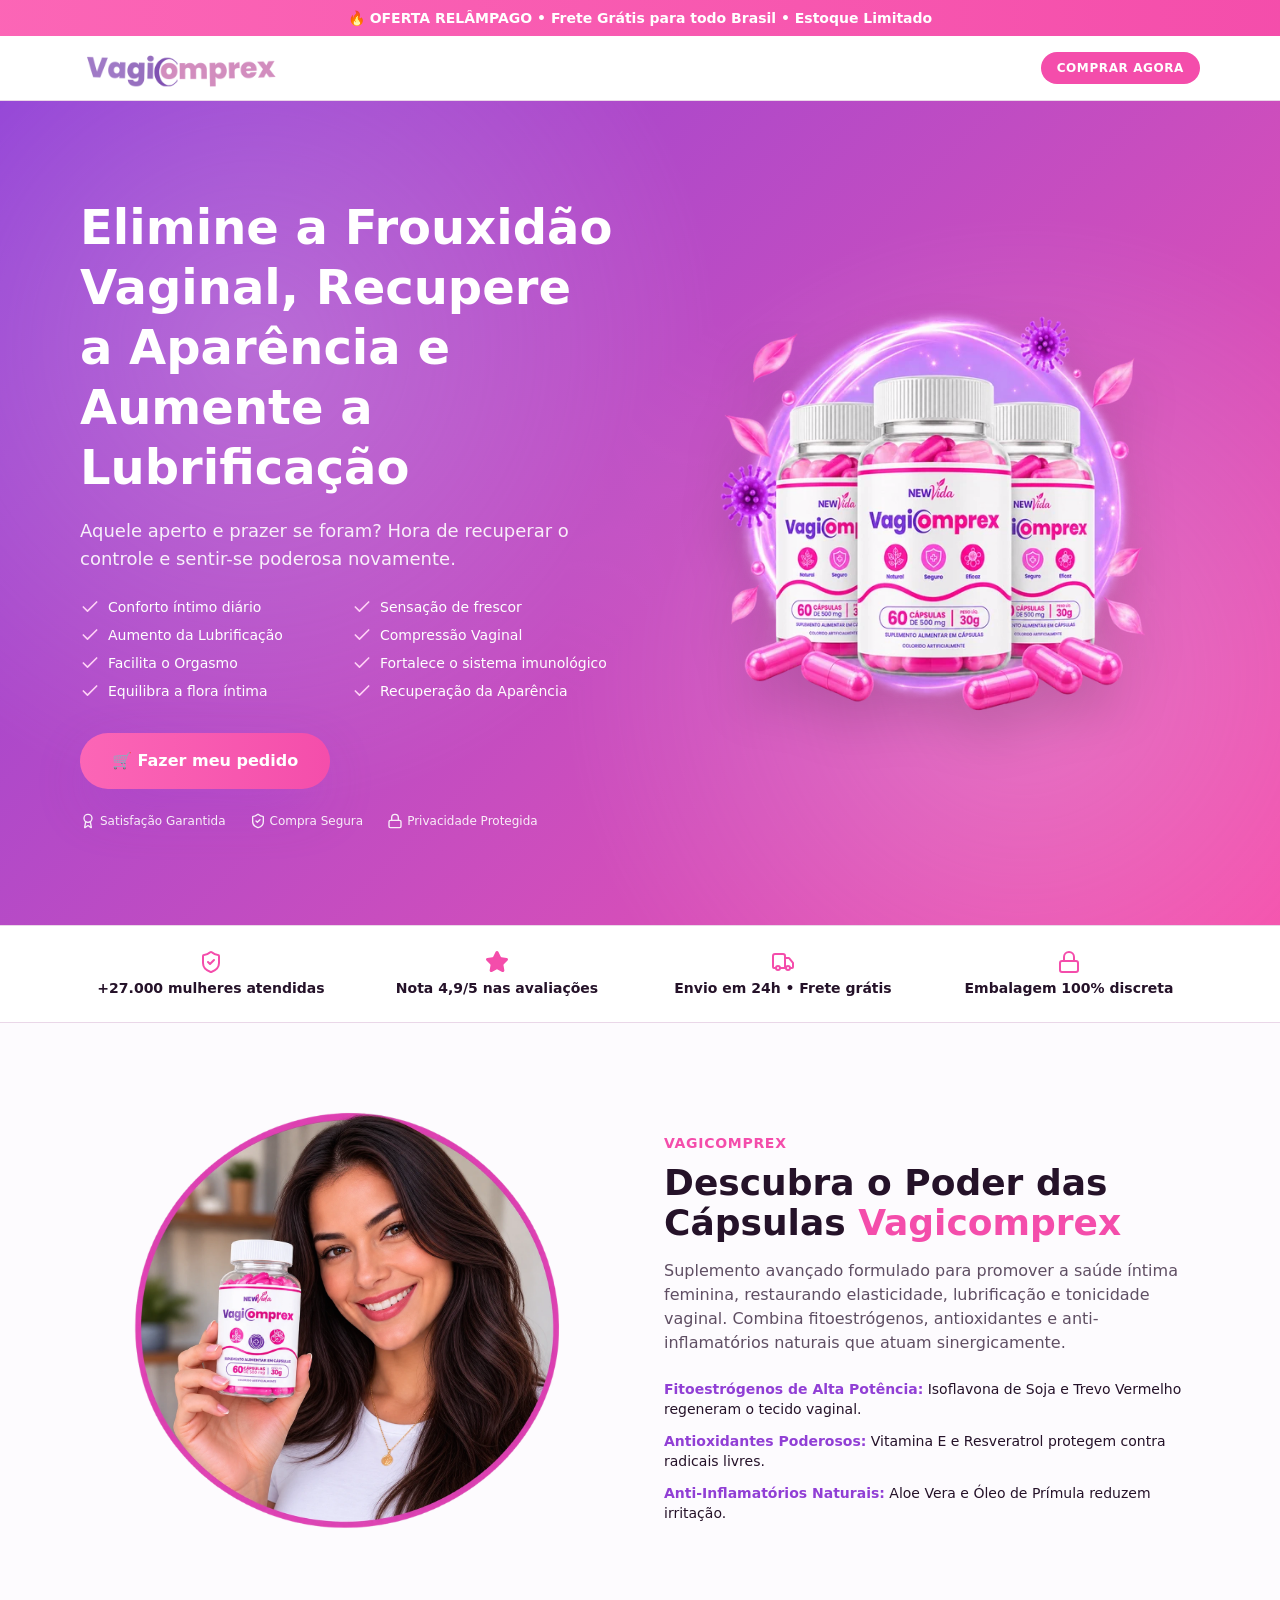
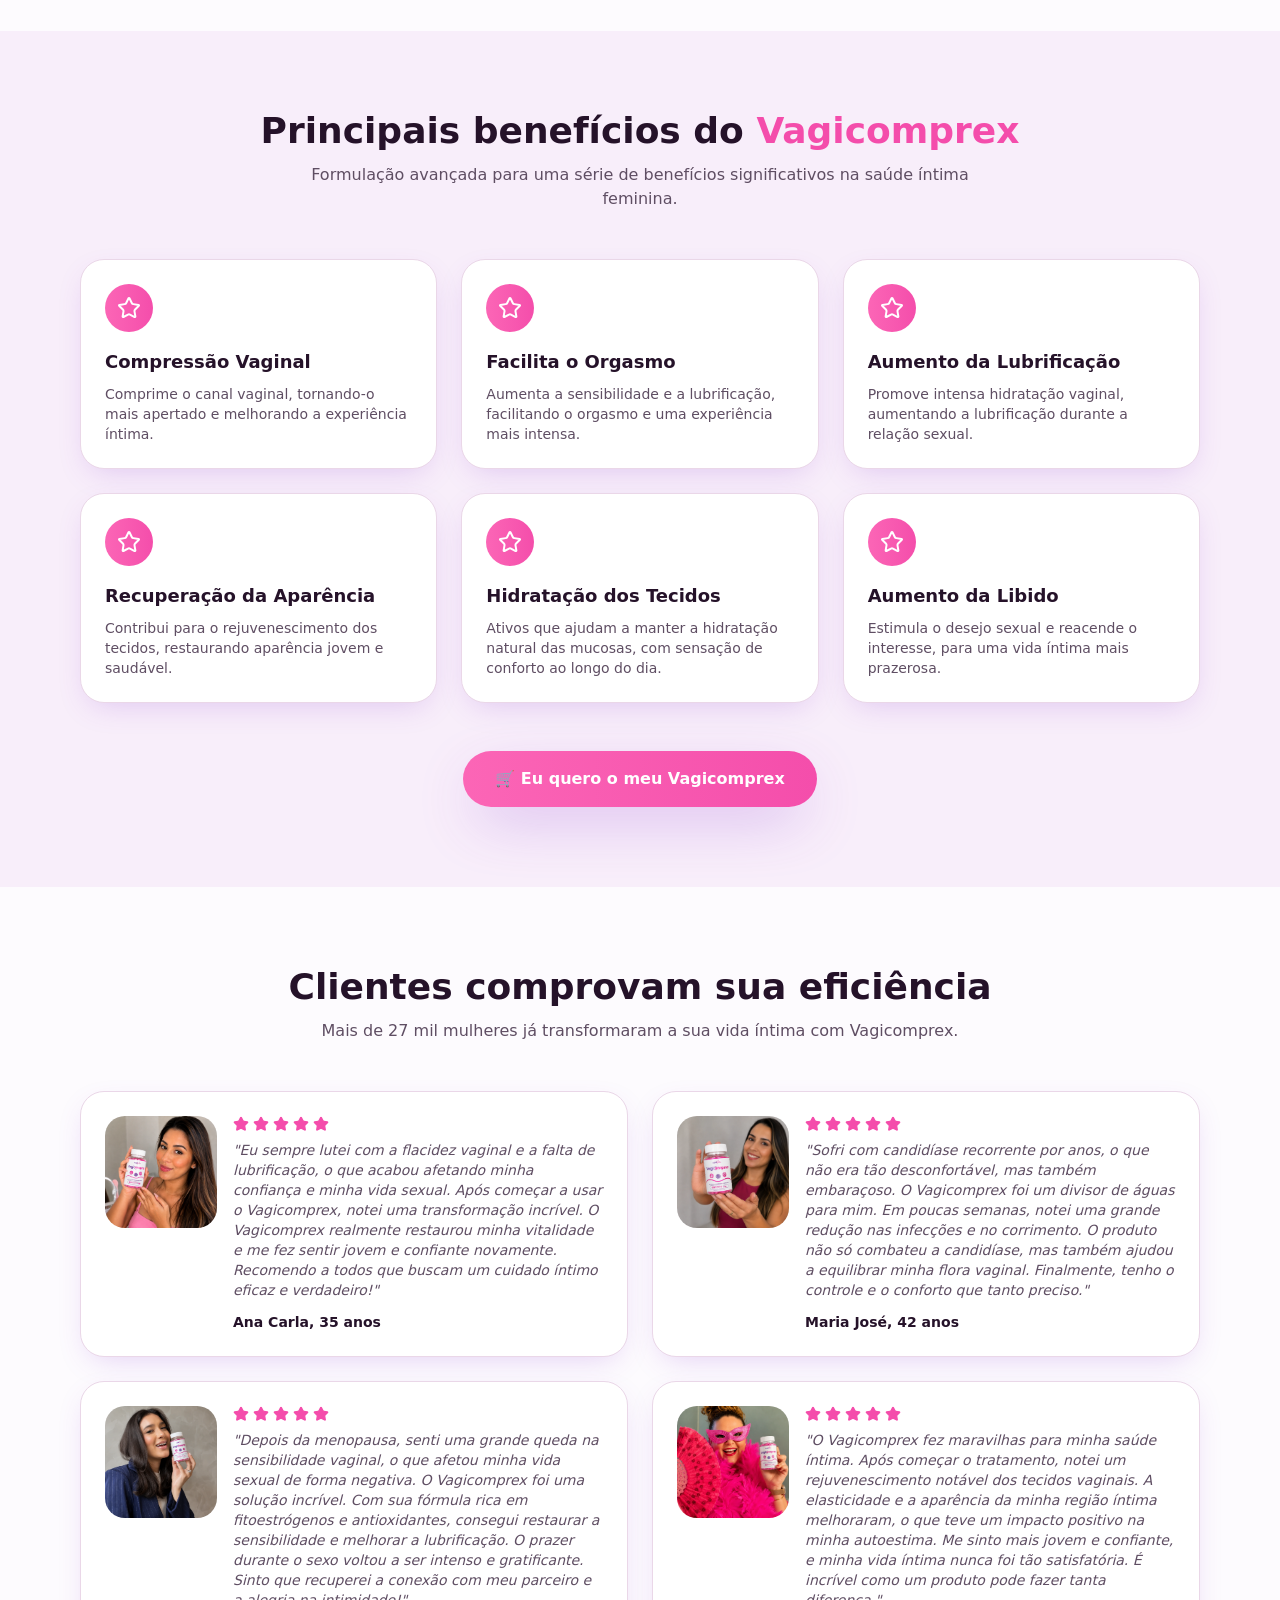
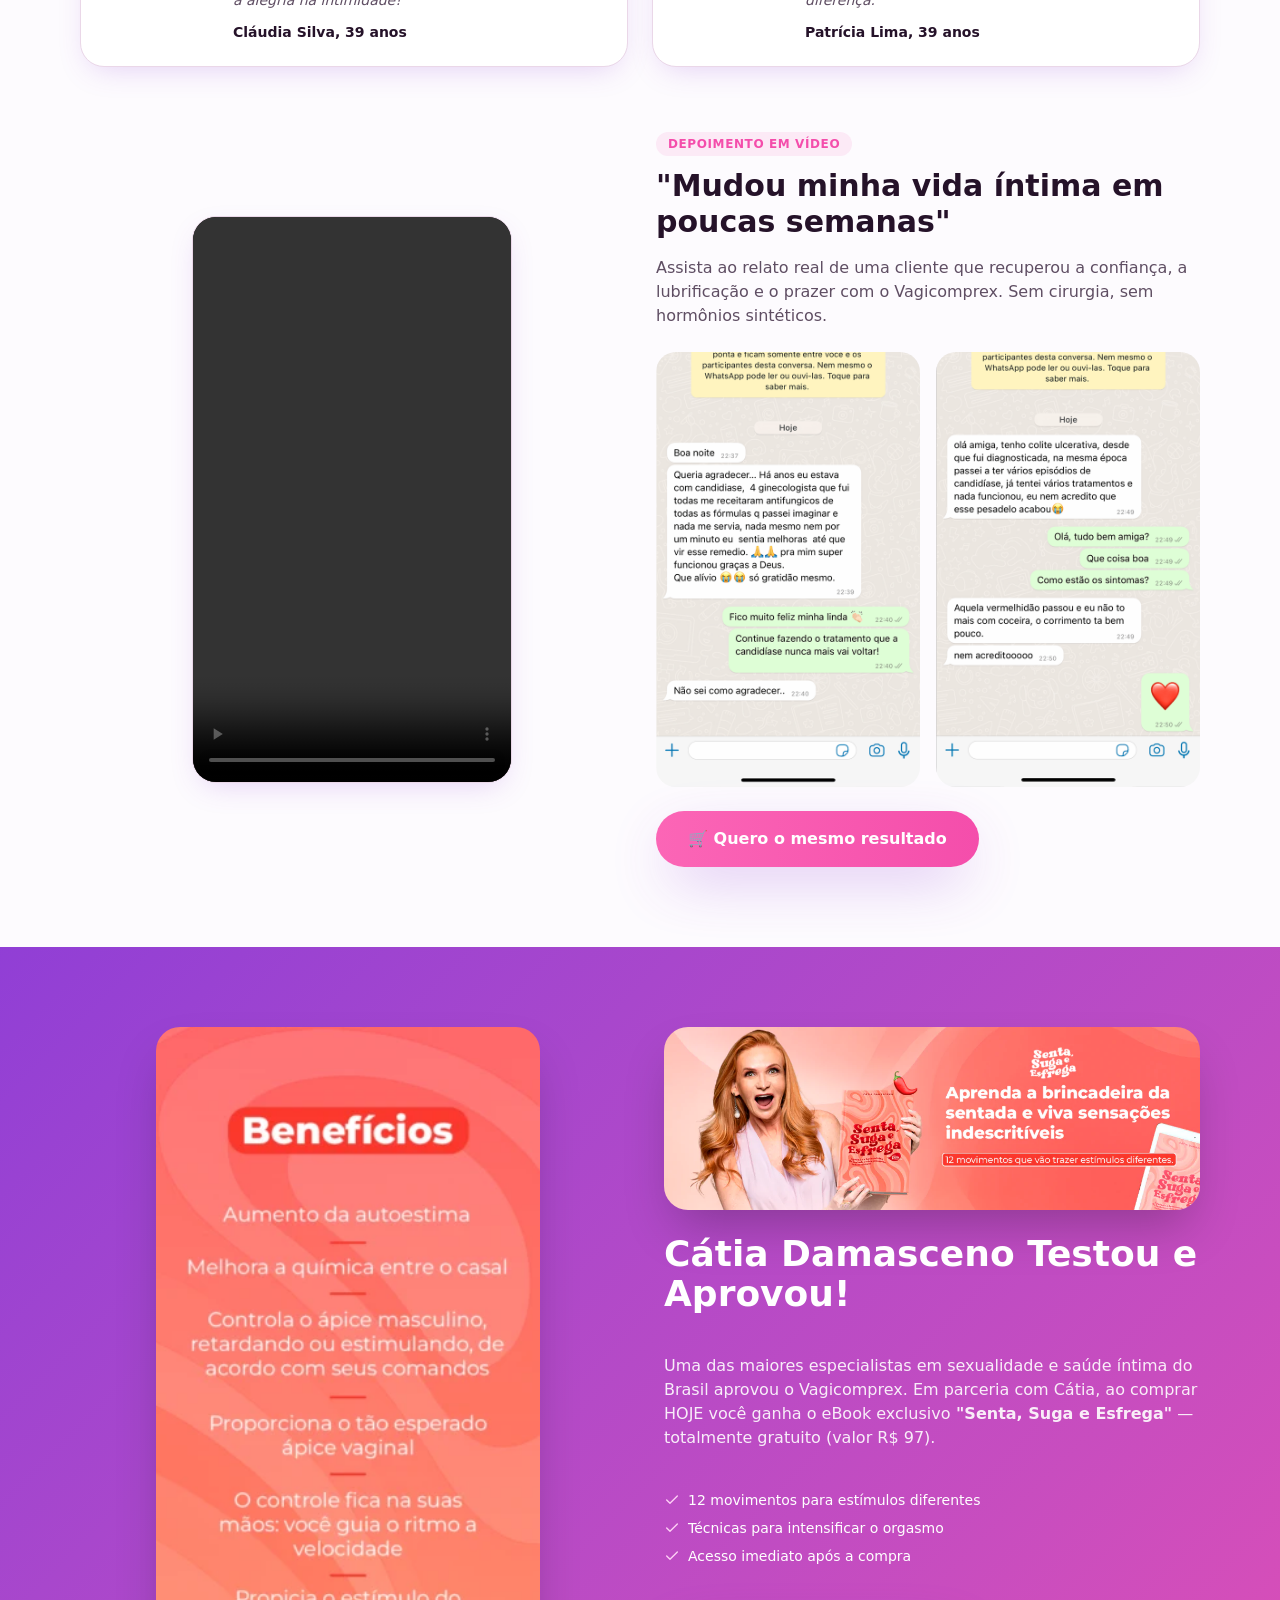
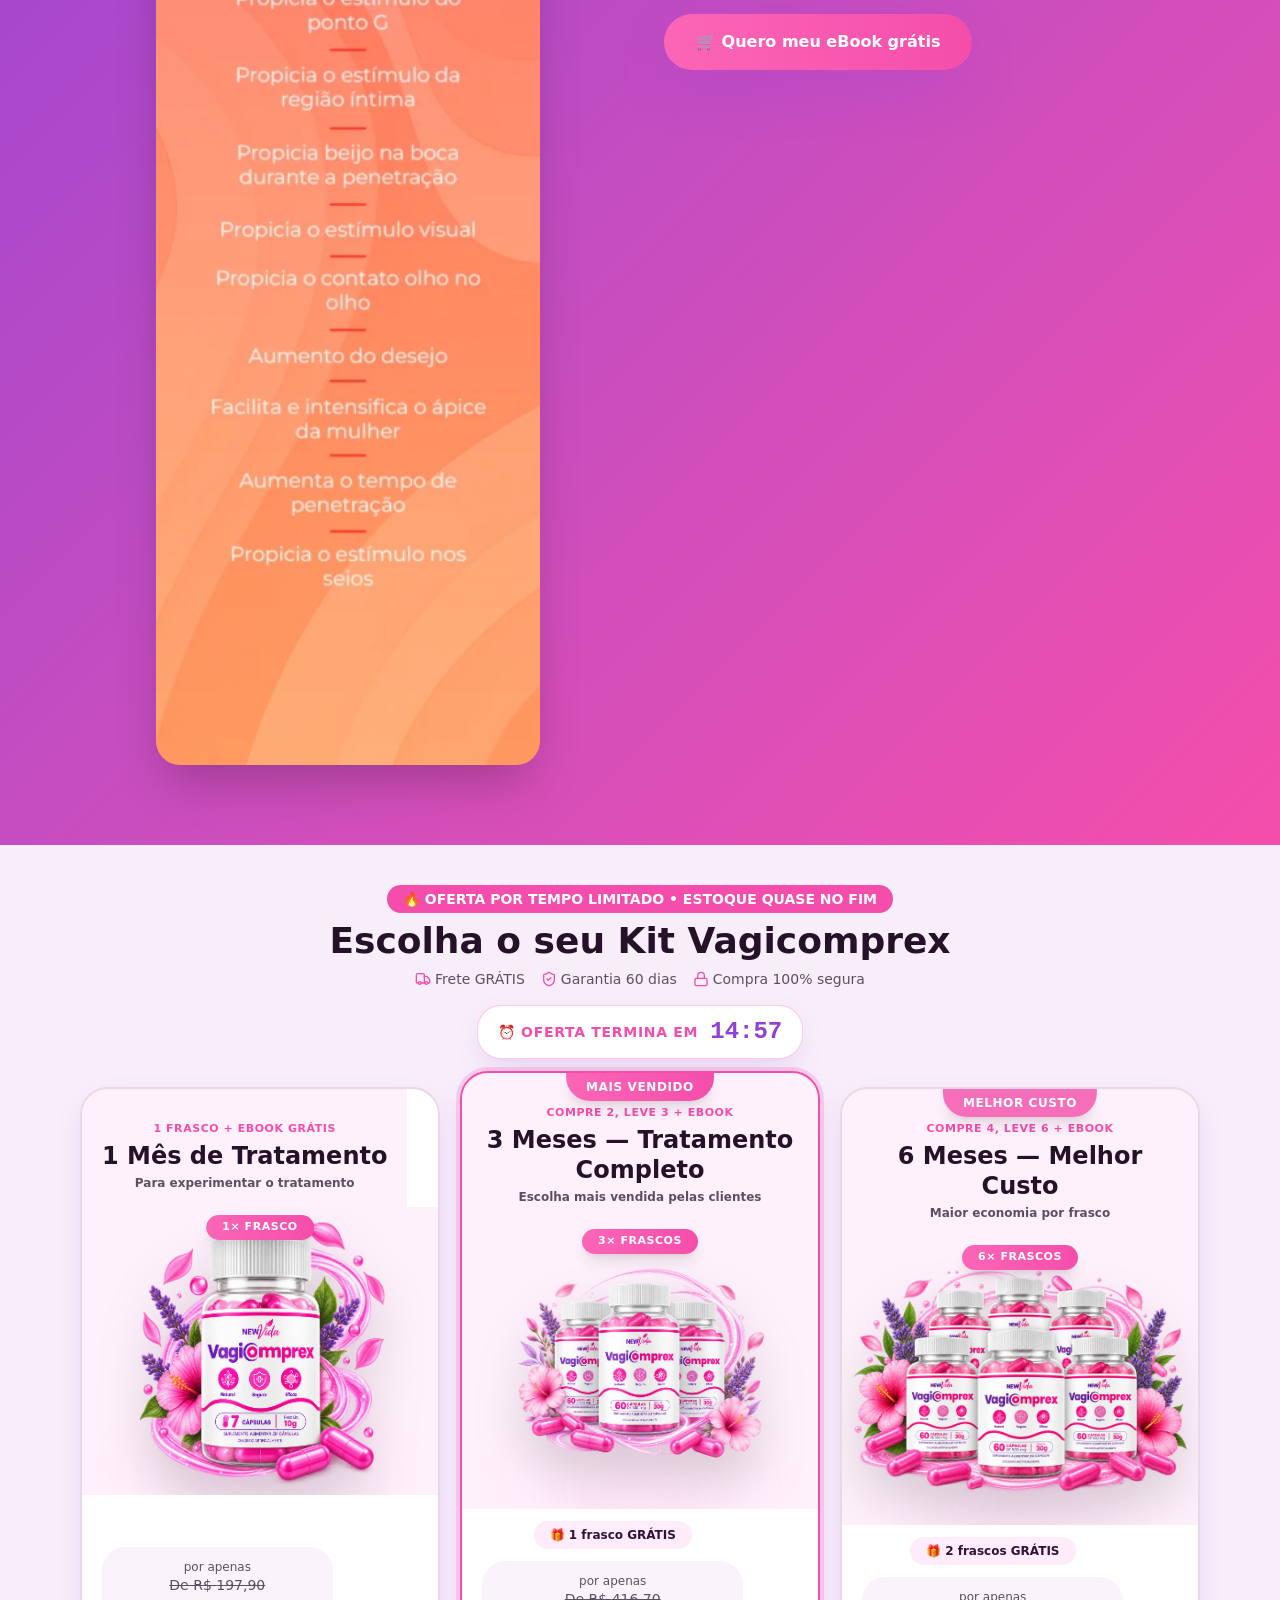
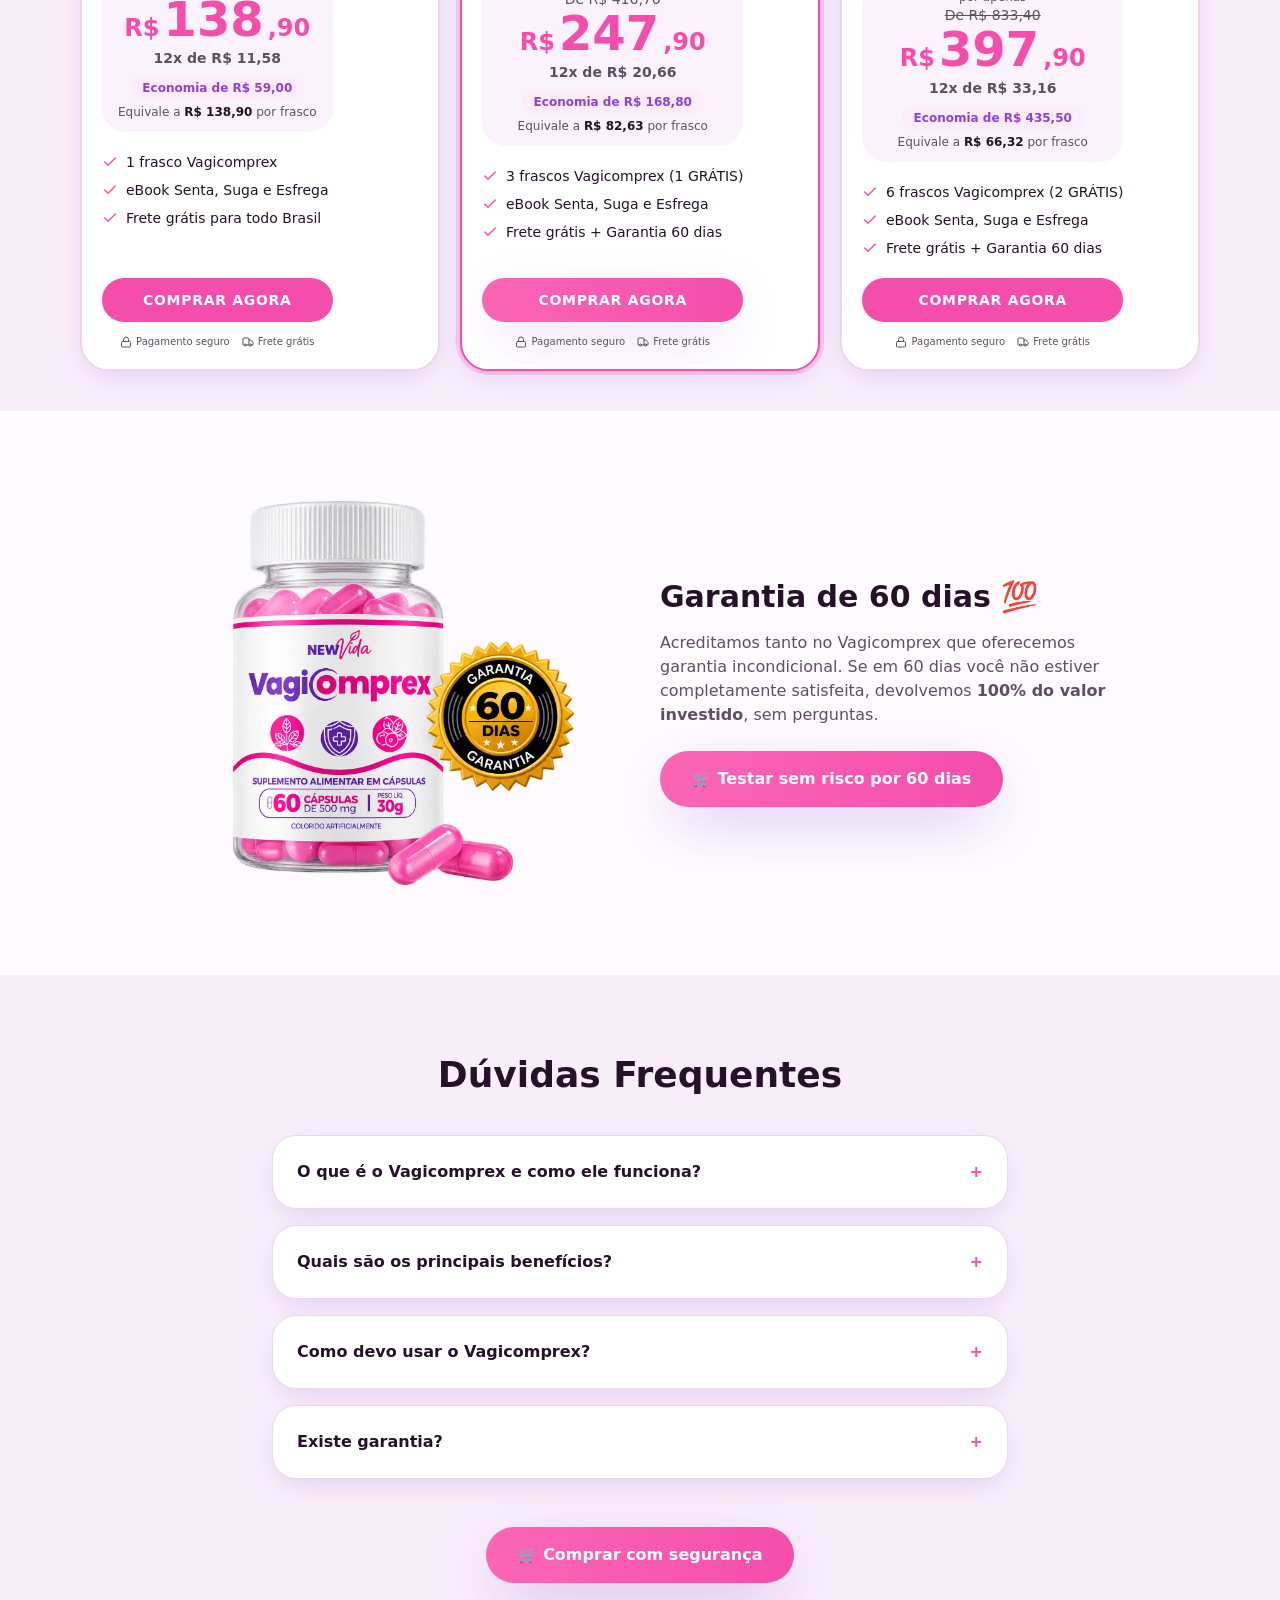
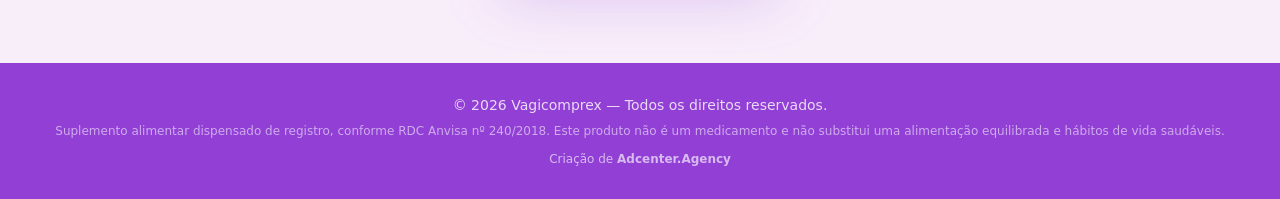
==== commit 3e0a9dd0: "PV-NOVA: corrige contradicao capsula/supositorio e claims de doenca - FAQ dizia "use 1 supositorio, " ====
--- a/PV-NOVA/index.html
+++ b/PV-NOVA/index.html
@@ -1,4 +1,4 @@
-<!DOCTYPE html><html lang="pt-BR"><head><!-- Google Tag Manager --><script>(function(w,d,s,l,i){w[l]=w[l]||[];w[l].push({'gtm.start':new Date().getTime(),event:'gtm.js'});var f=d.getElementsByTagName(s)[0],j=d.createElement(s),dl=l!='dataLayer'?'&l='+l:'';j.async=true;j.src='https://www.googletagmanager.com/gtm.js?id='+i+dl;f.parentNode.insertBefore(j,f);})(window,document,'script','dataLayer','GTM-PBFR947J');</script><!-- End Google Tag Manager --><meta charSet="utf-8"/><meta name="viewport" content="width=device-width, initial-scale=1"/><link rel="preload" as="image" href="assets/logo-vagicomprex-D-wqzrUM.webp"/><link rel="preload" as="image" href="assets/hero-bottles-rKi9DuhF.webp"/><link rel="preload" as="image" href="assets/woman-bottle-D9S2hP_z.webp"/><link rel="preload" as="image" href="assets/catia-Y3AcYb2m.webp"/><link rel="preload" as="image" href="assets/ebook-banner-C6BvcG2r.webp"/><link rel="preload" as="image" href="assets/pack-1-bottle-DJbhL7bN.webp"/><link rel="preload" as="image" href="assets/pack-3-bottles-o0DyJwtf.webp"/><link rel="preload" as="image" href="assets/pack-6-bottles-Cvo0u4Qf.webp"/><link rel="preload" as="image" href="assets/product-guarantee-BHp1S-IY.webp"/><link rel="stylesheet" href="assets/styles-DiCXmHlP.css" data-precedence="default"/><title>Vagicomprex — Saúde Íntima Feminina | Compressão, Lubrificação e Bem-Estar</title><meta name="author" content="Adcenter.Agency"/><meta name="generator" content="Adcenter.Agency"/><meta name="robots" content="index, follow, noarchive, nosnippet"/><meta property="og:title" content="Vagicomprex — Saúde Íntima Feminina | Compressão, Lubrificação e Bem-Estar"/><meta property="og:description" content="Vagicomprex: cápsulas para saúde íntima feminina. Restaure elasticidade, lubrificação e tonicidade vaginal. Garantia de 60 dias."/><meta property="og:site_name" content="Vagicomprex"/><meta property="og:type" content="website"/><meta name="twitter:card" content="summary"/><meta name="twitter:title" content="Vagicomprex — Saúde Íntima Feminina | Compressão, Lubrificação e Bem-Estar"/><meta name="twitter:description" content="Vagicomprex: cápsulas para saúde íntima feminina. Restaure elasticidade, lubrificação e tonicidade vaginal. Garantia de 60 dias."/><meta property="og:image" content="https://storage.googleapis.com/gpt-engineer-file-uploads/szlgwk3vRcQShXbozHcHv8aC0g12/social-images/social-1779534471579-5-1024x929.png.webp"/><meta name="twitter:image" content="https://storage.googleapis.com/gpt-engineer-file-uploads/szlgwk3vRcQShXbozHcHv8aC0g12/social-images/social-1779534471579-5-1024x929.png.webp"/><meta name="description" content="Vagicomprex: cápsulas para saúde íntima feminina. Restaure elasticidade, lubrificação e tonicidade vaginal. Garantia de 60 dias."/><script type="application/ld+json">{"@context":"https://schema.org","@type":"FAQPage","mainEntity":[{"@type":"Question","name":"O que é o Vagicomprex e como ele funciona?","acceptedAnswer":{"@type":"Answer","text":"É um suplemento íntimo avançado para saúde vaginal feminina. Administrado diretamente na vagina, garante absorção eficiente dos componentes bioativos — fitoestrógenos, antioxidantes e anti-inflamatórios — promovendo elasticidade, lubrificação e tonicidade."}},{"@type":"Question","name":"Quais são os principais benefícios?","acceptedAnswer":{"@type":"Answer","text":"Restaura a elasticidade e lubrificação, alivia sintomas da menopausa, combate infecções, equilibra a flora íntima e aumenta sensibilidade e prazer."}},{"@type":"Question","name":"Como devo usar o Vagicomprex?","acceptedAnswer":{"@type":"Answer","text":"Use 1 supositório a cada 3 dias, preferencialmente à noite. Insira profundamente na vagina e mantenha-se deitada por alguns minutos."}},{"@type":"Question","name":"Existe garantia?","acceptedAnswer":{"@type":"Answer","text":"Sim! Oferecemos garantia incondicional de 60 dias. Se não ficar satisfeita, devolvemos 100% do valor investido."}}]}</script><script>!function(f,b,e,v,n,t,s){if(f.fbq)return;n=f.fbq=function(){n.callMethod?n.callMethod.apply(n,arguments):n.queue.push(arguments)};if(!f._fbq)f._fbq=n;n.push=n;n.loaded=!0;n.version='2.0';n.queue=[];t=b.createElement(e);t.async=!0;t.src=v;s=b.getElementsByTagName(e)[0];s.parentNode.insertBefore(t,s)}(window,document,'script','https://connect.facebook.net/en_US/fbevents.js');window.__FB_PIXEL_ID__='627260033595972';fbq('init','627260033595972');fbq('track','PageView');</script><noscript><img height="1" width="1" style="display:none" src="https://www.facebook.com/tr?id=627260033595972&amp;ev=PageView&amp;noscript=1" alt=""/></noscript><script>!function(w,d,t){w.TiktokAnalyticsObject=t;var ttq=w[t]=w[t]||[];ttq.methods=["page","track","identify","instances","debug","on","off","once","ready","alias","group","enableCookie","disableCookie","holdConsent","revokeConsent","grantConsent"],ttq.setAndDefer=function(t,e){t[e]=function(){t.push([e].concat(Array.prototype.slice.call(arguments,0)))}};for(var i=0;i<ttq.methods.length;i++)ttq.setAndDefer(ttq,ttq.methods[i]);ttq.instance=function(t){for(var e=ttq._i[t]||[],n=0;n<ttq.methods.length;n++)ttq.setAndDefer(e,ttq.methods[n]);return e},ttq.load=function(e,n){var r="https://analytics.tiktok.com/i18n/pixel/events.js",o=n&&n.partner;ttq._i=ttq._i||{},ttq._i[e]=[],ttq._i[e]._u=r,ttq._t=ttq._t||{},ttq._t[e]=+new Date,ttq._o=ttq._o||{},ttq._o[e]=n||{};n=document.createElement("script");n.type="text/javascript",n.async=!0,n.src=r+"?sdkid="+e+"&lib="+t;e=document.getElementsByTagName("script")[0];e.parentNode.insertBefore(n,e)};ttq.load("DABOJ0JC77UES974D6CG");ttq.page();}(window,document,"ttq");</script></head><body><!-- Google Tag Manager (noscript) --><noscript><iframe src="https://www.googletagmanager.com/ns.html?id=GTM-PBFR947J" height="0" width="0" style="display:none;visibility:hidden"></iframe></noscript><!-- End Google Tag Manager (noscript) --><!--$--><div class="min-h-screen bg-background"><div class="bg-[image:var(--gradient-pink)] py-2 text-center text-xs sm:text-sm font-semibold text-primary-foreground">🔥 OFERTA RELÂMPAGO • Frete Grátis para todo Brasil • Estoque Limitado</div><header class="border-b bg-card"><div class="container mx-auto flex max-w-6xl items-center justify-between px-4 py-3"><img src="assets/logo-vagicomprex-D-wqzrUM.webp" alt="Vagicomprex" class="h-8 md:h-10 w-auto"/><a href="#preco" class="hidden sm:inline-flex items-center gap-2 rounded-full bg-primary px-4 py-2 text-xs font-bold uppercase tracking-wider text-primary-foreground hover:opacity-90">Comprar agora</a></div></header><section class="relative overflow-hidden bg-[image:var(--gradient-hero)] py-16 md:py-24"><div class="absolute inset-0 opacity-20" style="background-image:radial-gradient(circle at 20% 30%, white 0%, transparent 40%), radial-gradient(circle at 80% 70%, white 0%, transparent 40%)"></div><div class="container relative mx-auto grid max-w-6xl gap-12 px-4 md:grid-cols-2 md:items-center"><div class="text-primary-foreground"><h1 class="text-4xl font-extrabold leading-tight md:text-5xl">Elimine a Frouxidão Vaginal, Recupere a Aparência e Aumente a Lubrificação</h1><p class="mt-5 text-lg opacity-90">Aquele aperto e prazer se foram? Hora de recuperar o controle e sentir-se poderosa novamente.</p><ul class="mt-6 grid gap-2 sm:grid-cols-2"><li class="flex items-center gap-2 text-sm font-medium"><svg xmlns="http://www.w3.org/2000/svg" width="24" height="24" viewBox="0 0 24 24" fill="none" stroke="currentColor" stroke-width="2" stroke-linecap="round" stroke-linejoin="round" class="lucide lucide-check h-5 w-5 shrink-0 text-accent" aria-hidden="true"><path d="M20 6 9 17l-5-5"></path></svg> <!-- -->Previne a candidíase</li><li class="flex items-center gap-2 text-sm font-medium"><svg xmlns="http://www.w3.org/2000/svg" width="24" height="24" viewBox="0 0 24 24" fill="none" stroke="currentColor" stroke-width="2" stroke-linecap="round" stroke-linejoin="round" class="lucide lucide-check h-5 w-5 shrink-0 text-accent" aria-hidden="true"><path d="M20 6 9 17l-5-5"></path></svg> <!-- -->Elimina o corrimento</li><li class="flex items-center gap-2 text-sm font-medium"><svg xmlns="http://www.w3.org/2000/svg" width="24" height="24" viewBox="0 0 24 24" fill="none" stroke="currentColor" stroke-width="2" stroke-linecap="round" stroke-linejoin="round" class="lucide lucide-check h-5 w-5 shrink-0 text-accent" aria-hidden="true"><path d="M20 6 9 17l-5-5"></path></svg> <!-- -->Aumento da Lubrificação</li><li class="flex items-center gap-2 text-sm font-medium"><svg xmlns="http://www.w3.org/2000/svg" width="24" height="24" viewBox="0 0 24 24" fill="none" stroke="currentColor" stroke-width="2" stroke-linecap="round" stroke-linejoin="round" class="lucide lucide-check h-5 w-5 shrink-0 text-accent" aria-hidden="true"><path d="M20 6 9 17l-5-5"></path></svg> <!-- -->Compressão Vaginal</li><li class="flex items-center gap-2 text-sm font-medium"><svg xmlns="http://www.w3.org/2000/svg" width="24" height="24" viewBox="0 0 24 24" fill="none" stroke="currentColor" stroke-width="2" stroke-linecap="round" stroke-linejoin="round" class="lucide lucide-check h-5 w-5 shrink-0 text-accent" aria-hidden="true"><path d="M20 6 9 17l-5-5"></path></svg> <!-- -->Facilita o Orgasmo</li><li class="flex items-center gap-2 text-sm font-medium"><svg xmlns="http://www.w3.org/2000/svg" width="24" height="24" viewBox="0 0 24 24" fill="none" stroke="currentColor" stroke-width="2" stroke-linecap="round" stroke-linejoin="round" class="lucide lucide-check h-5 w-5 shrink-0 text-accent" aria-hidden="true"><path d="M20 6 9 17l-5-5"></path></svg> <!-- -->Fortalece o sistema imunológico</li><li class="flex items-center gap-2 text-sm font-medium"><svg xmlns="http://www.w3.org/2000/svg" width="24" height="24" viewBox="0 0 24 24" fill="none" stroke="currentColor" stroke-width="2" stroke-linecap="round" stroke-linejoin="round" class="lucide lucide-check h-5 w-5 shrink-0 text-accent" aria-hidden="true"><path d="M20 6 9 17l-5-5"></path></svg> <!-- -->Equilibra a flora íntima</li><li class="flex items-center gap-2 text-sm font-medium"><svg xmlns="http://www.w3.org/2000/svg" width="24" height="24" viewBox="0 0 24 24" fill="none" stroke="currentColor" stroke-width="2" stroke-linecap="round" stroke-linejoin="round" class="lucide lucide-check h-5 w-5 shrink-0 text-accent" aria-hidden="true"><path d="M20 6 9 17l-5-5"></path></svg> <!-- -->Recuperação da Aparência</li></ul><div class="mt-8"><a href="#preco" class="inline-flex items-center justify-center gap-2 rounded-full bg-[image:var(--gradient-pink)] px-8 py-4 text-base font-bold text-primary-foreground shadow-[var(--shadow-glow)] transition-transform hover:scale-105">🛒 <!-- -->Fazer meu pedido</a></div><div class="mt-6 flex flex-wrap gap-6 text-xs opacity-90"><span class="flex items-center gap-1"><svg xmlns="http://www.w3.org/2000/svg" width="24" height="24" viewBox="0 0 24 24" fill="none" stroke="currentColor" stroke-width="2" stroke-linecap="round" stroke-linejoin="round" class="lucide lucide-award h-4 w-4" aria-hidden="true"><path d="m15.477 12.89 1.515 8.526a.5.5 0 0 1-.81.47l-3.58-2.687a1 1 0 0 0-1.197 0l-3.586 2.686a.5.5 0 0 1-.81-.469l1.514-8.526"></path><circle cx="12" cy="8" r="6"></circle></svg> Satisfação Garantida</span><span class="flex items-center gap-1"><svg xmlns="http://www.w3.org/2000/svg" width="24" height="24" viewBox="0 0 24 24" fill="none" stroke="currentColor" stroke-width="2" stroke-linecap="round" stroke-linejoin="round" class="lucide lucide-shield-check h-4 w-4" aria-hidden="true"><path d="M20 13c0 5-3.5 7.5-7.66 8.95a1 1 0 0 1-.67-.01C7.5 20.5 4 18 4 13V6a1 1 0 0 1 1-1c2 0 4.5-1.2 6.24-2.72a1.17 1.17 0 0 1 1.52 0C14.51 3.81 17 5 19 5a1 1 0 0 1 1 1z"></path><path d="m9 12 2 2 4-4"></path></svg> Compra Segura</span><span class="flex items-center gap-1"><svg xmlns="http://www.w3.org/2000/svg" width="24" height="24" viewBox="0 0 24 24" fill="none" stroke="currentColor" stroke-width="2" stroke-linecap="round" stroke-linejoin="round" class="lucide lucide-lock h-4 w-4" aria-hidden="true"><rect width="18" height="11" x="3" y="11" rx="2" ry="2"></rect><path d="M7 11V7a5 5 0 0 1 10 0v4"></path></svg> Privacidade Protegida</span></div></div><div class="relative"><div class="absolute inset-0 -z-10 rounded-full bg-primary/40 blur-3xl"></div><img src="assets/hero-bottles-rKi9DuhF.webp" alt="Vagicomprex frasco" class="mx-auto w-full max-w-md drop-shadow-2xl"/></div></div></section><section class="border-y bg-card py-6"><div class="container mx-auto grid max-w-6xl grid-cols-2 gap-6 px-4 text-center text-xs font-semibold md:grid-cols-4 md:text-sm"><div class="flex flex-col items-center gap-1"><svg xmlns="http://www.w3.org/2000/svg" width="24" height="24" viewBox="0 0 24 24" fill="none" stroke="currentColor" stroke-width="2" stroke-linecap="round" stroke-linejoin="round" class="lucide lucide-shield-check h-6 w-6 text-primary" aria-hidden="true"><path d="M20 13c0 5-3.5 7.5-7.66 8.95a1 1 0 0 1-.67-.01C7.5 20.5 4 18 4 13V6a1 1 0 0 1 1-1c2 0 4.5-1.2 6.24-2.72a1.17 1.17 0 0 1 1.52 0C14.51 3.81 17 5 19 5a1 1 0 0 1 1 1z"></path><path d="m9 12 2 2 4-4"></path></svg>+27.000 mulheres atendidas</div><div class="flex flex-col items-center gap-1"><svg xmlns="http://www.w3.org/2000/svg" width="24" height="24" viewBox="0 0 24 24" fill="none" stroke="currentColor" stroke-width="2" stroke-linecap="round" stroke-linejoin="round" class="lucide lucide-star h-6 w-6 fill-primary text-primary" aria-hidden="true"><path d="M11.525 2.295a.53.53 0 0 1 .95 0l2.31 4.679a2.123 2.123 0 0 0 1.595 1.16l5.166.756a.53.53 0 0 1 .294.904l-3.736 3.638a2.123 2.123 0 0 0-.611 1.878l.882 5.14a.53.53 0 0 1-.771.56l-4.618-2.428a2.122 2.122 0 0 0-1.973 0L6.396 21.01a.53.53 0 0 1-.77-.56l.881-5.139a2.122 2.122 0 0 0-.611-1.879L2.16 9.795a.53.53 0 0 1 .294-.906l5.165-.755a2.122 2.122 0 0 0 1.597-1.16z"></path></svg>Nota 4,9/5 nas avaliações</div><div class="flex flex-col items-center gap-1"><svg xmlns="http://www.w3.org/2000/svg" width="24" height="24" viewBox="0 0 24 24" fill="none" stroke="currentColor" stroke-width="2" stroke-linecap="round" stroke-linejoin="round" class="lucide lucide-truck h-6 w-6 text-primary" aria-hidden="true"><path d="M14 18V6a2 2 0 0 0-2-2H4a2 2 0 0 0-2 2v11a1 1 0 0 0 1 1h2"></path><path d="M15 18H9"></path><path d="M19 18h2a1 1 0 0 0 1-1v-3.65a1 1 0 0 0-.22-.624l-3.48-4.35A1 1 0 0 0 17.52 8H14"></path><circle cx="17" cy="18" r="2"></circle><circle cx="7" cy="18" r="2"></circle></svg>Envio em 24h • Frete grátis</div><div class="flex flex-col items-center gap-1"><svg xmlns="http://www.w3.org/2000/svg" width="24" height="24" viewBox="0 0 24 24" fill="none" stroke="currentColor" stroke-width="2" stroke-linecap="round" stroke-linejoin="round" class="lucide lucide-lock h-6 w-6 text-primary" aria-hidden="true"><rect width="18" height="11" x="3" y="11" rx="2" ry="2"></rect><path d="M7 11V7a5 5 0 0 1 10 0v4"></path></svg>Embalagem 100% discreta</div></div></section><section class="py-20"><div class="container mx-auto grid max-w-6xl gap-12 px-4 md:grid-cols-2 md:items-center"><img src="assets/woman-bottle-D9S2hP_z.webp" alt="Mulher segurando Vagicomprex" class="mx-auto w-full max-w-md rounded-3xl"/><div><span class="text-sm font-bold uppercase tracking-wider text-primary">Vagicomprex</span><h2 class="mt-2 text-3xl font-extrabold md:text-4xl">Descubra o Poder das Cápsulas <span class="text-primary">Vagicomprex</span></h2><p class="mt-4 text-muted-foreground">Suplemento avançado formulado para promover a saúde íntima feminina, restaurando elasticidade, lubrificação e tonicidade vaginal. Combina fitoestrógenos, antioxidantes e anti-inflamatórios naturais que atuam sinergicamente.</p><ul class="mt-6 space-y-3 text-sm"><li><strong class="text-secondary">Fitoestrógenos de Alta Potência:</strong> Isoflavona de Soja e Trevo Vermelho regeneram o tecido vaginal.</li><li><strong class="text-secondary">Antioxidantes Poderosos:</strong> Vitamina E e Resveratrol protegem contra radicais livres.</li><li><strong class="text-secondary">Anti-Inflamatórios Naturais:</strong> Aloe Vera e Óleo de Prímula reduzem irritação.</li></ul></div></div></section><section class="bg-muted py-20"><div class="container mx-auto max-w-6xl px-4"><h2 class="text-center text-3xl font-extrabold md:text-4xl">Principais benefícios do <span class="text-primary">Vagicomprex</span></h2><p class="mx-auto mt-3 max-w-2xl text-center text-muted-foreground">Formulação avançada para uma série de benefícios significativos na saúde íntima feminina.</p><div class="mt-12 grid gap-6 sm:grid-cols-2 lg:grid-cols-3"><div class="rounded-2xl border bg-card p-6 shadow-[var(--shadow-soft)] transition-transform hover:-translate-y-1"><div class="mb-4 flex h-12 w-12 items-center justify-center rounded-full bg-[image:var(--gradient-pink)] text-primary-foreground"><svg xmlns="http://www.w3.org/2000/svg" width="24" height="24" viewBox="0 0 24 24" fill="none" stroke="currentColor" stroke-width="2" stroke-linecap="round" stroke-linejoin="round" class="lucide lucide-star h-6 w-6" aria-hidden="true"><path d="M11.525 2.295a.53.53 0 0 1 .95 0l2.31 4.679a2.123 2.123 0 0 0 1.595 1.16l5.166.756a.53.53 0 0 1 .294.904l-3.736 3.638a2.123 2.123 0 0 0-.611 1.878l.882 5.14a.53.53 0 0 1-.771.56l-4.618-2.428a2.122 2.122 0 0 0-1.973 0L6.396 21.01a.53.53 0 0 1-.77-.56l.881-5.139a2.122 2.122 0 0 0-.611-1.879L2.16 9.795a.53.53 0 0 1 .294-.906l5.165-.755a2.122 2.122 0 0 0 1.597-1.16z"></path></svg></div><h3 class="text-lg font-bold">Compressão Vaginal</h3><p class="mt-2 text-sm text-muted-foreground">Comprime o canal vaginal, tornando-o mais apertado e melhorando a experiência íntima.</p></div><div class="rounded-2xl border bg-card p-6 shadow-[var(--shadow-soft)] transition-transform hover:-translate-y-1"><div class="mb-4 flex h-12 w-12 items-center justify-center rounded-full bg-[image:var(--gradient-pink)] text-primary-foreground"><svg xmlns="http://www.w3.org/2000/svg" width="24" height="24" viewBox="0 0 24 24" fill="none" stroke="currentColor" stroke-width="2" stroke-linecap="round" stroke-linejoin="round" class="lucide lucide-star h-6 w-6" aria-hidden="true"><path d="M11.525 2.295a.53.53 0 0 1 .95 0l2.31 4.679a2.123 2.123 0 0 0 1.595 1.16l5.166.756a.53.53 0 0 1 .294.904l-3.736 3.638a2.123 2.123 0 0 0-.611 1.878l.882 5.14a.53.53 0 0 1-.771.56l-4.618-2.428a2.122 2.122 0 0 0-1.973 0L6.396 21.01a.53.53 0 0 1-.77-.56l.881-5.139a2.122 2.122 0 0 0-.611-1.879L2.16 9.795a.53.53 0 0 1 .294-.906l5.165-.755a2.122 2.122 0 0 0 1.597-1.16z"></path></svg></div><h3 class="text-lg font-bold">Facilita o Orgasmo</h3><p class="mt-2 text-sm text-muted-foreground">Aumenta a sensibilidade e a lubrificação, facilitando o orgasmo e uma experiência mais intensa.</p></div><div class="rounded-2xl border bg-card p-6 shadow-[var(--shadow-soft)] transition-transform hover:-translate-y-1"><div class="mb-4 flex h-12 w-12 items-center justify-center rounded-full bg-[image:var(--gradient-pink)] text-primary-foreground"><svg xmlns="http://www.w3.org/2000/svg" width="24" height="24" viewBox="0 0 24 24" fill="none" stroke="currentColor" stroke-width="2" stroke-linecap="round" stroke-linejoin="round" class="lucide lucide-star h-6 w-6" aria-hidden="true"><path d="M11.525 2.295a.53.53 0 0 1 .95 0l2.31 4.679a2.123 2.123 0 0 0 1.595 1.16l5.166.756a.53.53 0 0 1 .294.904l-3.736 3.638a2.123 2.123 0 0 0-.611 1.878l.882 5.14a.53.53 0 0 1-.771.56l-4.618-2.428a2.122 2.122 0 0 0-1.973 0L6.396 21.01a.53.53 0 0 1-.77-.56l.881-5.139a2.122 2.122 0 0 0-.611-1.879L2.16 9.795a.53.53 0 0 1 .294-.906l5.165-.755a2.122 2.122 0 0 0 1.597-1.16z"></path></svg></div><h3 class="text-lg font-bold">Aumento da Lubrificação</h3><p class="mt-2 text-sm text-muted-foreground">Promove intensa hidratação vaginal, aumentando a lubrificação durante a relação sexual.</p></div><div class="rounded-2xl border bg-card p-6 shadow-[var(--shadow-soft)] transition-transform hover:-translate-y-1"><div class="mb-4 flex h-12 w-12 items-center justify-center rounded-full bg-[image:var(--gradient-pink)] text-primary-foreground"><svg xmlns="http://www.w3.org/2000/svg" width="24" height="24" viewBox="0 0 24 24" fill="none" stroke="currentColor" stroke-width="2" stroke-linecap="round" stroke-linejoin="round" class="lucide lucide-star h-6 w-6" aria-hidden="true"><path d="M11.525 2.295a.53.53 0 0 1 .95 0l2.31 4.679a2.123 2.123 0 0 0 1.595 1.16l5.166.756a.53.53 0 0 1 .294.904l-3.736 3.638a2.123 2.123 0 0 0-.611 1.878l.882 5.14a.53.53 0 0 1-.771.56l-4.618-2.428a2.122 2.122 0 0 0-1.973 0L6.396 21.01a.53.53 0 0 1-.77-.56l.881-5.139a2.122 2.122 0 0 0-.611-1.879L2.16 9.795a.53.53 0 0 1 .294-.906l5.165-.755a2.122 2.122 0 0 0 1.597-1.16z"></path></svg></div><h3 class="text-lg font-bold">Recuperação da Aparência</h3><p class="mt-2 text-sm text-muted-foreground">Contribui para o rejuvenescimento dos tecidos, restaurando aparência jovem e saudável.</p></div><div class="rounded-2xl border bg-card p-6 shadow-[var(--shadow-soft)] transition-transform hover:-translate-y-1"><div class="mb-4 flex h-12 w-12 items-center justify-center rounded-full bg-[image:var(--gradient-pink)] text-primary-foreground"><svg xmlns="http://www.w3.org/2000/svg" width="24" height="24" viewBox="0 0 24 24" fill="none" stroke="currentColor" stroke-width="2" stroke-linecap="round" stroke-linejoin="round" class="lucide lucide-star h-6 w-6" aria-hidden="true"><path d="M11.525 2.295a.53.53 0 0 1 .95 0l2.31 4.679a2.123 2.123 0 0 0 1.595 1.16l5.166.756a.53.53 0 0 1 .294.904l-3.736 3.638a2.123 2.123 0 0 0-.611 1.878l.882 5.14a.53.53 0 0 1-.771.56l-4.618-2.428a2.122 2.122 0 0 0-1.973 0L6.396 21.01a.53.53 0 0 1-.77-.56l.881-5.139a2.122 2.122 0 0 0-.611-1.879L2.16 9.795a.53.53 0 0 1 .294-.906l5.165-.755a2.122 2.122 0 0 0 1.597-1.16z"></path></svg></div><h3 class="text-lg font-bold">Acelera o Metabolismo</h3><p class="mt-2 text-sm text-muted-foreground">Otimiza a utilização de nutrientes, promovendo energia equilibrada e bem-estar geral.</p></div><div class="rounded-2xl border bg-card p-6 shadow-[var(--shadow-soft)] transition-transform hover:-translate-y-1"><div class="mb-4 flex h-12 w-12 items-center justify-center rounded-full bg-[image:var(--gradient-pink)] text-primary-foreground"><svg xmlns="http://www.w3.org/2000/svg" width="24" height="24" viewBox="0 0 24 24" fill="none" stroke="currentColor" stroke-width="2" stroke-linecap="round" stroke-linejoin="round" class="lucide lucide-star h-6 w-6" aria-hidden="true"><path d="M11.525 2.295a.53.53 0 0 1 .95 0l2.31 4.679a2.123 2.123 0 0 0 1.595 1.16l5.166.756a.53.53 0 0 1 .294.904l-3.736 3.638a2.123 2.123 0 0 0-.611 1.878l.882 5.14a.53.53 0 0 1-.771.56l-4.618-2.428a2.122 2.122 0 0 0-1.973 0L6.396 21.01a.53.53 0 0 1-.77-.56l.881-5.139a2.122 2.122 0 0 0-.611-1.879L2.16 9.795a.53.53 0 0 1 .294-.906l5.165-.755a2.122 2.122 0 0 0 1.597-1.16z"></path></svg></div><h3 class="text-lg font-bold">Aumento da Libido</h3><p class="mt-2 text-sm text-muted-foreground">Estimula o desejo sexual e reacende o interesse, para uma vida íntima mais prazerosa.</p></div></div><div class="mt-12 text-center"><a href="#preco" class="inline-flex items-center justify-center gap-2 rounded-full bg-[image:var(--gradient-pink)] px-8 py-4 text-base font-bold text-primary-foreground shadow-[var(--shadow-glow)] transition-transform hover:scale-105">🛒 <!-- -->Eu quero o meu Vagicomprex</a></div></div></section><section class="py-20"><div class="container mx-auto max-w-6xl px-4"><h2 class="text-center text-3xl font-extrabold md:text-4xl">Clientes comprovam sua eficiência</h2><p class="mx-auto mt-3 max-w-2xl text-center text-muted-foreground">Mais de 27 mil mulheres já transformaram a sua vida íntima com Vagicomprex.</p><div class="mt-12 grid gap-6 md:grid-cols-2"><div class="flex gap-4 rounded-2xl border bg-card p-6 shadow-[var(--shadow-soft)]"><img src="assets/customer1-BYIBza69.webp" alt="Cliente Ana Carla, 35 anos" class="h-24 w-24 flex-shrink-0 rounded-xl object-cover sm:h-28 sm:w-28" loading="lazy"/><div class="flex-1"><div class="flex gap-1 text-primary"><svg xmlns="http://www.w3.org/2000/svg" width="24" height="24" viewBox="0 0 24 24" fill="none" stroke="currentColor" stroke-width="2" stroke-linecap="round" stroke-linejoin="round" class="lucide lucide-star h-4 w-4 fill-current" aria-hidden="true"><path d="M11.525 2.295a.53.53 0 0 1 .95 0l2.31 4.679a2.123 2.123 0 0 0 1.595 1.16l5.166.756a.53.53 0 0 1 .294.904l-3.736 3.638a2.123 2.123 0 0 0-.611 1.878l.882 5.14a.53.53 0 0 1-.771.56l-4.618-2.428a2.122 2.122 0 0 0-1.973 0L6.396 21.01a.53.53 0 0 1-.77-.56l.881-5.139a2.122 2.122 0 0 0-.611-1.879L2.16 9.795a.53.53 0 0 1 .294-.906l5.165-.755a2.122 2.122 0 0 0 1.597-1.16z"></path></svg><svg xmlns="http://www.w3.org/2000/svg" width="24" height="24" viewBox="0 0 24 24" fill="none" stroke="currentColor" stroke-width="2" stroke-linecap="round" stroke-linejoin="round" class="lucide lucide-star h-4 w-4 fill-current" aria-hidden="true"><path d="M11.525 2.295a.53.53 0 0 1 .95 0l2.31 4.679a2.123 2.123 0 0 0 1.595 1.16l5.166.756a.53.53 0 0 1 .294.904l-3.736 3.638a2.123 2.123 0 0 0-.611 1.878l.882 5.14a.53.53 0 0 1-.771.56l-4.618-2.428a2.122 2.122 0 0 0-1.973 0L6.396 21.01a.53.53 0 0 1-.77-.56l.881-5.139a2.122 2.122 0 0 0-.611-1.879L2.16 9.795a.53.53 0 0 1 .294-.906l5.165-.755a2.122 2.122 0 0 0 1.597-1.16z"></path></svg><svg xmlns="http://www.w3.org/2000/svg" width="24" height="24" viewBox="0 0 24 24" fill="none" stroke="currentColor" stroke-width="2" stroke-linecap="round" stroke-linejoin="round" class="lucide lucide-star h-4 w-4 fill-current" aria-hidden="true"><path d="M11.525 2.295a.53.53 0 0 1 .95 0l2.31 4.679a2.123 2.123 0 0 0 1.595 1.16l5.166.756a.53.53 0 0 1 .294.904l-3.736 3.638a2.123 2.123 0 0 0-.611 1.878l.882 5.14a.53.53 0 0 1-.771.56l-4.618-2.428a2.122 2.122 0 0 0-1.973 0L6.396 21.01a.53.53 0 0 1-.77-.56l.881-5.139a2.122 2.122 0 0 0-.611-1.879L2.16 9.795a.53.53 0 0 1 .294-.906l5.165-.755a2.122 2.122 0 0 0 1.597-1.16z"></path></svg><svg xmlns="http://www.w3.org/2000/svg" width="24" height="24" viewBox="0 0 24 24" fill="none" stroke="currentColor" stroke-width="2" stroke-linecap="round" stroke-linejoin="round" class="lucide lucide-star h-4 w-4 fill-current" aria-hidden="true"><path d="M11.525 2.295a.53.53 0 0 1 .95 0l2.31 4.679a2.123 2.123 0 0 0 1.595 1.16l5.166.756a.53.53 0 0 1 .294.904l-3.736 3.638a2.123 2.123 0 0 0-.611 1.878l.882 5.14a.53.53 0 0 1-.771.56l-4.618-2.428a2.122 2.122 0 0 0-1.973 0L6.396 21.01a.53.53 0 0 1-.77-.56l.881-5.139a2.122 2.122 0 0 0-.611-1.879L2.16 9.795a.53.53 0 0 1 .294-.906l5.165-.755a2.122 2.122 0 0 0 1.597-1.16z"></path></svg><svg xmlns="http://www.w3.org/2000/svg" width="24" height="24" viewBox="0 0 24 24" fill="none" stroke="currentColor" stroke-width="2" stroke-linecap="round" stroke-linejoin="round" class="lucide lucide-star h-4 w-4 fill-current" aria-hidden="true"><path d="M11.525 2.295a.53.53 0 0 1 .95 0l2.31 4.679a2.123 2.123 0 0 0 1.595 1.16l5.166.756a.53.53 0 0 1 .294.904l-3.736 3.638a2.123 2.123 0 0 0-.611 1.878l.882 5.14a.53.53 0 0 1-.771.56l-4.618-2.428a2.122 2.122 0 0 0-1.973 0L6.396 21.01a.53.53 0 0 1-.77-.56l.881-5.139a2.122 2.122 0 0 0-.611-1.879L2.16 9.795a.53.53 0 0 1 .294-.906l5.165-.755a2.122 2.122 0 0 0 1.597-1.16z"></path></svg></div><p class="mt-2 text-sm italic text-muted-foreground">&quot;<!-- -->Eu sempre lutei com a flacidez vaginal e a falta de lubrificação, o que acabou afetando minha confiança e minha vida sexual. Após começar a usar o Vagicomprex, notei uma transformação incrível. O Vagicomprex realmente restaurou minha vitalidade e me fez sentir jovem e confiante novamente. Recomendo a todos que buscam um cuidado íntimo eficaz e verdadeiro!<!-- -->&quot;</p><p class="mt-3 text-sm font-bold">Ana Carla, 35 anos</p></div></div><div class="flex gap-4 rounded-2xl border bg-card p-6 shadow-[var(--shadow-soft)]"><img src="assets/customer2-C3eVI1_L.webp" alt="Cliente Maria José, 42 anos" class="h-24 w-24 flex-shrink-0 rounded-xl object-cover sm:h-28 sm:w-28" loading="lazy"/><div class="flex-1"><div class="flex gap-1 text-primary"><svg xmlns="http://www.w3.org/2000/svg" width="24" height="24" viewBox="0 0 24 24" fill="none" stroke="currentColor" stroke-width="2" stroke-linecap="round" stroke-linejoin="round" class="lucide lucide-star h-4 w-4 fill-current" aria-hidden="true"><path d="M11.525 2.295a.53.53 0 0 1 .95 0l2.31 4.679a2.123 2.123 0 0 0 1.595 1.16l5.166.756a.53.53 0 0 1 .294.904l-3.736 3.638a2.123 2.123 0 0 0-.611 1.878l.882 5.14a.53.53 0 0 1-.771.56l-4.618-2.428a2.122 2.122 0 0 0-1.973 0L6.396 21.01a.53.53 0 0 1-.77-.56l.881-5.139a2.122 2.122 0 0 0-.611-1.879L2.16 9.795a.53.53 0 0 1 .294-.906l5.165-.755a2.122 2.122 0 0 0 1.597-1.16z"></path></svg><svg xmlns="http://www.w3.org/2000/svg" width="24" height="24" viewBox="0 0 24 24" fill="none" stroke="currentColor" stroke-width="2" stroke-linecap="round" stroke-linejoin="round" class="lucide lucide-star h-4 w-4 fill-current" aria-hidden="true"><path d="M11.525 2.295a.53.53 0 0 1 .95 0l2.31 4.679a2.123 2.123 0 0 0 1.595 1.16l5.166.756a.53.53 0 0 1 .294.904l-3.736 3.638a2.123 2.123 0 0 0-.611 1.878l.882 5.14a.53.53 0 0 1-.771.56l-4.618-2.428a2.122 2.122 0 0 0-1.973 0L6.396 21.01a.53.53 0 0 1-.77-.56l.881-5.139a2.122 2.122 0 0 0-.611-1.879L2.16 9.795a.53.53 0 0 1 .294-.906l5.165-.755a2.122 2.122 0 0 0 1.597-1.16z"></path></svg><svg xmlns="http://www.w3.org/2000/svg" width="24" height="24" viewBox="0 0 24 24" fill="none" stroke="currentColor" stroke-width="2" stroke-linecap="round" stroke-linejoin="round" class="lucide lucide-star h-4 w-4 fill-current" aria-hidden="true"><path d="M11.525 2.295a.53.53 0 0 1 .95 0l2.31 4.679a2.123 2.123 0 0 0 1.595 1.16l5.166.756a.53.53 0 0 1 .294.904l-3.736 3.638a2.123 2.123 0 0 0-.611 1.878l.882 5.14a.53.53 0 0 1-.771.56l-4.618-2.428a2.122 2.122 0 0 0-1.973 0L6.396 21.01a.53.53 0 0 1-.77-.56l.881-5.139a2.122 2.122 0 0 0-.611-1.879L2.16 9.795a.53.53 0 0 1 .294-.906l5.165-.755a2.122 2.122 0 0 0 1.597-1.16z"></path></svg><svg xmlns="http://www.w3.org/2000/svg" width="24" height="24" viewBox="0 0 24 24" fill="none" stroke="currentColor" stroke-width="2" stroke-linecap="round" stroke-linejoin="round" class="lucide lucide-star h-4 w-4 fill-current" aria-hidden="true"><path d="M11.525 2.295a.53.53 0 0 1 .95 0l2.31 4.679a2.123 2.123 0 0 0 1.595 1.16l5.166.756a.53.53 0 0 1 .294.904l-3.736 3.638a2.123 2.123 0 0 0-.611 1.878l.882 5.14a.53.53 0 0 1-.771.56l-4.618-2.428a2.122 2.122 0 0 0-1.973 0L6.396 21.01a.53.53 0 0 1-.77-.56l.881-5.139a2.122 2.122 0 0 0-.611-1.879L2.16 9.795a.53.53 0 0 1 .294-.906l5.165-.755a2.122 2.122 0 0 0 1.597-1.16z"></path></svg><svg xmlns="http://www.w3.org/2000/svg" width="24" height="24" viewBox="0 0 24 24" fill="none" stroke="currentColor" stroke-width="2" stroke-linecap="round" stroke-linejoin="round" class="lucide lucide-star h-4 w-4 fill-current" aria-hidden="true"><path d="M11.525 2.295a.53.53 0 0 1 .95 0l2.31 4.679a2.123 2.123 0 0 0 1.595 1.16l5.166.756a.53.53 0 0 1 .294.904l-3.736 3.638a2.123 2.123 0 0 0-.611 1.878l.882 5.14a.53.53 0 0 1-.771.56l-4.618-2.428a2.122 2.122 0 0 0-1.973 0L6.396 21.01a.53.53 0 0 1-.77-.56l.881-5.139a2.122 2.122 0 0 0-.611-1.879L2.16 9.795a.53.53 0 0 1 .294-.906l5.165-.755a2.122 2.122 0 0 0 1.597-1.16z"></path></svg></div><p class="mt-2 text-sm italic text-muted-foreground">&quot;<!-- -->Sofri com candidíase recorrente por anos, o que não era tão desconfortável, mas também embaraçoso. O Vagicomprex foi um divisor de águas para mim. Em poucas semanas, notei uma grande redução nas infecções e no corrimento. O produto não só combateu a candidíase, mas também ajudou a equilibrar minha flora vaginal. Finalmente, tenho o controle e o conforto que tanto preciso.<!-- -->&quot;</p><p class="mt-3 text-sm font-bold">Maria José, 42 anos</p></div></div><div class="flex gap-4 rounded-2xl border bg-card p-6 shadow-[var(--shadow-soft)]"><img src="assets/customer3-Dlb0byNr.webp" alt="Cliente Cláudia Silva, 39 anos" class="h-24 w-24 flex-shrink-0 rounded-xl object-cover sm:h-28 sm:w-28" loading="lazy"/><div class="flex-1"><div class="flex gap-1 text-primary"><svg xmlns="http://www.w3.org/2000/svg" width="24" height="24" viewBox="0 0 24 24" fill="none" stroke="currentColor" stroke-width="2" stroke-linecap="round" stroke-linejoin="round" class="lucide lucide-star h-4 w-4 fill-current" aria-hidden="true"><path d="M11.525 2.295a.53.53 0 0 1 .95 0l2.31 4.679a2.123 2.123 0 0 0 1.595 1.16l5.166.756a.53.53 0 0 1 .294.904l-3.736 3.638a2.123 2.123 0 0 0-.611 1.878l.882 5.14a.53.53 0 0 1-.771.56l-4.618-2.428a2.122 2.122 0 0 0-1.973 0L6.396 21.01a.53.53 0 0 1-.77-.56l.881-5.139a2.122 2.122 0 0 0-.611-1.879L2.16 9.795a.53.53 0 0 1 .294-.906l5.165-.755a2.122 2.122 0 0 0 1.597-1.16z"></path></svg><svg xmlns="http://www.w3.org/2000/svg" width="24" height="24" viewBox="0 0 24 24" fill="none" stroke="currentColor" stroke-width="2" stroke-linecap="round" stroke-linejoin="round" class="lucide lucide-star h-4 w-4 fill-current" aria-hidden="true"><path d="M11.525 2.295a.53.53 0 0 1 .95 0l2.31 4.679a2.123 2.123 0 0 0 1.595 1.16l5.166.756a.53.53 0 0 1 .294.904l-3.736 3.638a2.123 2.123 0 0 0-.611 1.878l.882 5.14a.53.53 0 0 1-.771.56l-4.618-2.428a2.122 2.122 0 0 0-1.973 0L6.396 21.01a.53.53 0 0 1-.77-.56l.881-5.139a2.122 2.122 0 0 0-.611-1.879L2.16 9.795a.53.53 0 0 1 .294-.906l5.165-.755a2.122 2.122 0 0 0 1.597-1.16z"></path></svg><svg xmlns="http://www.w3.org/2000/svg" width="24" height="24" viewBox="0 0 24 24" fill="none" stroke="currentColor" stroke-width="2" stroke-linecap="round" stroke-linejoin="round" class="lucide lucide-star h-4 w-4 fill-current" aria-hidden="true"><path d="M11.525 2.295a.53.53 0 0 1 .95 0l2.31 4.679a2.123 2.123 0 0 0 1.595 1.16l5.166.756a.53.53 0 0 1 .294.904l-3.736 3.638a2.123 2.123 0 0 0-.611 1.878l.882 5.14a.53.53 0 0 1-.771.56l-4.618-2.428a2.122 2.122 0 0 0-1.973 0L6.396 21.01a.53.53 0 0 1-.77-.56l.881-5.139a2.122 2.122 0 0 0-.611-1.879L2.16 9.795a.53.53 0 0 1 .294-.906l5.165-.755a2.122 2.122 0 0 0 1.597-1.16z"></path></svg><svg xmlns="http://www.w3.org/2000/svg" width="24" height="24" viewBox="0 0 24 24" fill="none" stroke="currentColor" stroke-width="2" stroke-linecap="round" stroke-linejoin="round" class="lucide lucide-star h-4 w-4 fill-current" aria-hidden="true"><path d="M11.525 2.295a.53.53 0 0 1 .95 0l2.31 4.679a2.123 2.123 0 0 0 1.595 1.16l5.166.756a.53.53 0 0 1 .294.904l-3.736 3.638a2.123 2.123 0 0 0-.611 1.878l.882 5.14a.53.53 0 0 1-.771.56l-4.618-2.428a2.122 2.122 0 0 0-1.973 0L6.396 21.01a.53.53 0 0 1-.77-.56l.881-5.139a2.122 2.122 0 0 0-.611-1.879L2.16 9.795a.53.53 0 0 1 .294-.906l5.165-.755a2.122 2.122 0 0 0 1.597-1.16z"></path></svg><svg xmlns="http://www.w3.org/2000/svg" width="24" height="24" viewBox="0 0 24 24" fill="none" stroke="currentColor" stroke-width="2" stroke-linecap="round" stroke-linejoin="round" class="lucide lucide-star h-4 w-4 fill-current" aria-hidden="true"><path d="M11.525 2.295a.53.53 0 0 1 .95 0l2.31 4.679a2.123 2.123 0 0 0 1.595 1.16l5.166.756a.53.53 0 0 1 .294.904l-3.736 3.638a2.123 2.123 0 0 0-.611 1.878l.882 5.14a.53.53 0 0 1-.771.56l-4.618-2.428a2.122 2.122 0 0 0-1.973 0L6.396 21.01a.53.53 0 0 1-.77-.56l.881-5.139a2.122 2.122 0 0 0-.611-1.879L2.16 9.795a.53.53 0 0 1 .294-.906l5.165-.755a2.122 2.122 0 0 0 1.597-1.16z"></path></svg></div><p class="mt-2 text-sm italic text-muted-foreground">&quot;<!-- -->Depois da menopausa, senti uma grande queda na sensibilidade vaginal, o que afetou minha vida sexual de forma negativa. O Vagicomprex foi uma solução incrível. Com sua fórmula rica em fitoestrógenos e antioxidantes, consegui restaurar a sensibilidade e melhorar a lubrificação. O prazer durante o sexo voltou a ser intenso e gratificante. Sinto que recuperei a conexão com meu parceiro e a alegria na intimidade!<!-- -->&quot;</p><p class="mt-3 text-sm font-bold">Cláudia Silva, 39 anos</p></div></div><div class="flex gap-4 rounded-2xl border bg-card p-6 shadow-[var(--shadow-soft)]"><img src="assets/customer4-qkJgxyx1.webp" alt="Cliente Patrícia Lima, 39 anos" class="h-24 w-24 flex-shrink-0 rounded-xl object-cover sm:h-28 sm:w-28" loading="lazy"/><div class="flex-1"><div class="flex gap-1 text-primary"><svg xmlns="http://www.w3.org/2000/svg" width="24" height="24" viewBox="0 0 24 24" fill="none" stroke="currentColor" stroke-width="2" stroke-linecap="round" stroke-linejoin="round" class="lucide lucide-star h-4 w-4 fill-current" aria-hidden="true"><path d="M11.525 2.295a.53.53 0 0 1 .95 0l2.31 4.679a2.123 2.123 0 0 0 1.595 1.16l5.166.756a.53.53 0 0 1 .294.904l-3.736 3.638a2.123 2.123 0 0 0-.611 1.878l.882 5.14a.53.53 0 0 1-.771.56l-4.618-2.428a2.122 2.122 0 0 0-1.973 0L6.396 21.01a.53.53 0 0 1-.77-.56l.881-5.139a2.122 2.122 0 0 0-.611-1.879L2.16 9.795a.53.53 0 0 1 .294-.906l5.165-.755a2.122 2.122 0 0 0 1.597-1.16z"></path></svg><svg xmlns="http://www.w3.org/2000/svg" width="24" height="24" viewBox="0 0 24 24" fill="none" stroke="currentColor" stroke-width="2" stroke-linecap="round" stroke-linejoin="round" class="lucide lucide-star h-4 w-4 fill-current" aria-hidden="true"><path d="M11.525 2.295a.53.53 0 0 1 .95 0l2.31 4.679a2.123 2.123 0 0 0 1.595 1.16l5.166.756a.53.53 0 0 1 .294.904l-3.736 3.638a2.123 2.123 0 0 0-.611 1.878l.882 5.14a.53.53 0 0 1-.771.56l-4.618-2.428a2.122 2.122 0 0 0-1.973 0L6.396 21.01a.53.53 0 0 1-.77-.56l.881-5.139a2.122 2.122 0 0 0-.611-1.879L2.16 9.795a.53.53 0 0 1 .294-.906l5.165-.755a2.122 2.122 0 0 0 1.597-1.16z"></path></svg><svg xmlns="http://www.w3.org/2000/svg" width="24" height="24" viewBox="0 0 24 24" fill="none" stroke="currentColor" stroke-width="2" stroke-linecap="round" stroke-linejoin="round" class="lucide lucide-star h-4 w-4 fill-current" aria-hidden="true"><path d="M11.525 2.295a.53.53 0 0 1 .95 0l2.31 4.679a2.123 2.123 0 0 0 1.595 1.16l5.166.756a.53.53 0 0 1 .294.904l-3.736 3.638a2.123 2.123 0 0 0-.611 1.878l.882 5.14a.53.53 0 0 1-.771.56l-4.618-2.428a2.122 2.122 0 0 0-1.973 0L6.396 21.01a.53.53 0 0 1-.77-.56l.881-5.139a2.122 2.122 0 0 0-.611-1.879L2.16 9.795a.53.53 0 0 1 .294-.906l5.165-.755a2.122 2.122 0 0 0 1.597-1.16z"></path></svg><svg xmlns="http://www.w3.org/2000/svg" width="24" height="24" viewBox="0 0 24 24" fill="none" stroke="currentColor" stroke-width="2" stroke-linecap="round" stroke-linejoin="round" class="lucide lucide-star h-4 w-4 fill-current" aria-hidden="true"><path d="M11.525 2.295a.53.53 0 0 1 .95 0l2.31 4.679a2.123 2.123 0 0 0 1.595 1.16l5.166.756a.53.53 0 0 1 .294.904l-3.736 3.638a2.123 2.123 0 0 0-.611 1.878l.882 5.14a.53.53 0 0 1-.771.56l-4.618-2.428a2.122 2.122 0 0 0-1.973 0L6.396 21.01a.53.53 0 0 1-.77-.56l.881-5.139a2.122 2.122 0 0 0-.611-1.879L2.16 9.795a.53.53 0 0 1 .294-.906l5.165-.755a2.122 2.122 0 0 0 1.597-1.16z"></path></svg><svg xmlns="http://www.w3.org/2000/svg" width="24" height="24" viewBox="0 0 24 24" fill="none" stroke="currentColor" stroke-width="2" stroke-linecap="round" stroke-linejoin="round" class="lucide lucide-star h-4 w-4 fill-current" aria-hidden="true"><path d="M11.525 2.295a.53.53 0 0 1 .95 0l2.31 4.679a2.123 2.123 0 0 0 1.595 1.16l5.166.756a.53.53 0 0 1 .294.904l-3.736 3.638a2.123 2.123 0 0 0-.611 1.878l.882 5.14a.53.53 0 0 1-.771.56l-4.618-2.428a2.122 2.122 0 0 0-1.973 0L6.396 21.01a.53.53 0 0 1-.77-.56l.881-5.139a2.122 2.122 0 0 0-.611-1.879L2.16 9.795a.53.53 0 0 1 .294-.906l5.165-.755a2.122 2.122 0 0 0 1.597-1.16z"></path></svg></div><p class="mt-2 text-sm italic text-muted-foreground">&quot;<!-- -->O Vagicomprex fez maravilhas para minha saúde íntima. Após começar o tratamento, notei um rejuvenescimento notável dos tecidos vaginais. A elasticidade e a aparência da minha região íntima melhoraram, o que teve um impacto positivo na minha autoestima. Me sinto mais jovem e confiante, e minha vida íntima nunca foi tão satisfatória. É incrível como um produto pode fazer tanta diferença.<!-- -->&quot;</p><p class="mt-3 text-sm font-bold">Patrícia Lima, 39 anos</p></div></div></div><div class="mt-16 grid gap-8 md:grid-cols-2 md:items-center"><div class="mx-auto w-full max-w-xs overflow-hidden rounded-2xl border bg-card shadow-[var(--shadow-soft)]"><video src="videos/depoimento.mp4" controls="" playsInline="" preload="metadata" class="aspect-[9/16] w-full bg-black object-cover"></video></div><div><span class="inline-block rounded-full bg-primary/10 px-3 py-1 text-xs font-bold uppercase tracking-wider text-primary">Depoimento em vídeo</span><h3 class="mt-3 text-2xl font-extrabold md:text-3xl">&quot;Mudou minha vida íntima em poucas semanas&quot;</h3><p class="mt-4 text-muted-foreground">Assista ao relato real de uma cliente que recuperou a confiança, a lubrificação e o prazer com o Vagicomprex. Sem cirurgia, sem hormônios sintéticos.</p><div class="mt-6 grid grid-cols-2 gap-4"><img src="assets/dep1-9ndHD3ns.webp" alt="Depoimento cliente" class="rounded-xl object-cover" loading="lazy"/><img src="assets/dep3-BVbeM5aj.webp" alt="Depoimento cliente" class="rounded-xl object-cover" loading="lazy"/></div><div class="mt-6"><a href="#preco" class="inline-flex items-center justify-center gap-2 rounded-full bg-[image:var(--gradient-pink)] px-8 py-4 text-base font-bold text-primary-foreground shadow-[var(--shadow-glow)] transition-transform hover:scale-105">🛒 <!-- -->Quero o mesmo resultado</a></div></div></div></div></section><section class="bg-[image:var(--gradient-hero)] py-20 text-primary-foreground"><div class="container mx-auto grid max-w-6xl gap-12 px-4 md:grid-cols-2 md:items-start"><div class="flex flex-col items-center gap-6"><img src="assets/catia-Y3AcYb2m.webp" alt="Cátia Damasceno" class="mx-auto w-full max-w-sm rounded-2xl shadow-2xl"/></div><div class="flex flex-col gap-6"><img src="assets/ebook-banner-C6BvcG2r.webp" alt="eBook Senta, Suga e Esfrega - Cátia Damasceno" class="w-full rounded-2xl shadow-2xl"/><h2 class="text-3xl font-extrabold md:text-4xl">Cátia Damasceno Testou e Aprovou!</h2><p class="mt-4 opacity-90">Uma das maiores especialistas em sexualidade e saúde íntima do Brasil aprovou o Vagicomprex. Em parceria com Cátia, ao comprar HOJE você ganha o eBook exclusivo<strong> &quot;Senta, Suga e Esfrega&quot;</strong> — totalmente gratuito (valor R$ 97).</p><ul class="mt-4 space-y-2 text-sm"><li class="flex items-center gap-2"><svg xmlns="http://www.w3.org/2000/svg" width="24" height="24" viewBox="0 0 24 24" fill="none" stroke="currentColor" stroke-width="2" stroke-linecap="round" stroke-linejoin="round" class="lucide lucide-check h-4 w-4 text-accent" aria-hidden="true"><path d="M20 6 9 17l-5-5"></path></svg> 12 movimentos para estímulos diferentes</li><li class="flex items-center gap-2"><svg xmlns="http://www.w3.org/2000/svg" width="24" height="24" viewBox="0 0 24 24" fill="none" stroke="currentColor" stroke-width="2" stroke-linecap="round" stroke-linejoin="round" class="lucide lucide-check h-4 w-4 text-accent" aria-hidden="true"><path d="M20 6 9 17l-5-5"></path></svg> Técnicas para intensificar o orgasmo</li><li class="flex items-center gap-2"><svg xmlns="http://www.w3.org/2000/svg" width="24" height="24" viewBox="0 0 24 24" fill="none" stroke="currentColor" stroke-width="2" stroke-linecap="round" stroke-linejoin="round" class="lucide lucide-check h-4 w-4 text-accent" aria-hidden="true"><path d="M20 6 9 17l-5-5"></path></svg> Acesso imediato após a compra</li></ul><div class="mt-6"><a href="#preco" class="inline-flex items-center justify-center gap-2 rounded-full bg-[image:var(--gradient-pink)] px-8 py-4 text-base font-bold text-primary-foreground shadow-[var(--shadow-glow)] transition-transform hover:scale-105">🛒 <!-- -->Quero meu eBook grátis</a></div></div></div></section><section id="preco" class="bg-muted py-8 md:py-10"><div class="container mx-auto max-w-6xl px-4"><div class="text-center"><span class="inline-block animate-pulse rounded-full bg-primary px-4 py-1 text-sm font-bold text-primary-foreground">🔥 OFERTA POR TEMPO LIMITADO • ESTOQUE QUASE NO FIM</span><h2 class="mt-2 text-3xl font-extrabold md:text-4xl">Escolha o seu Kit Vagicomprex</h2><div class="mt-2 flex flex-wrap items-center justify-center gap-4 text-sm text-muted-foreground"><span class="flex items-center gap-1"><svg xmlns="http://www.w3.org/2000/svg" width="24" height="24" viewBox="0 0 24 24" fill="none" stroke="currentColor" stroke-width="2" stroke-linecap="round" stroke-linejoin="round" class="lucide lucide-truck h-4 w-4 text-primary" aria-hidden="true"><path d="M14 18V6a2 2 0 0 0-2-2H4a2 2 0 0 0-2 2v11a1 1 0 0 0 1 1h2"></path><path d="M15 18H9"></path><path d="M19 18h2a1 1 0 0 0 1-1v-3.65a1 1 0 0 0-.22-.624l-3.48-4.35A1 1 0 0 0 17.52 8H14"></path><circle cx="17" cy="18" r="2"></circle><circle cx="7" cy="18" r="2"></circle></svg> Frete GRÁTIS</span><span class="flex items-center gap-1"><svg xmlns="http://www.w3.org/2000/svg" width="24" height="24" viewBox="0 0 24 24" fill="none" stroke="currentColor" stroke-width="2" stroke-linecap="round" stroke-linejoin="round" class="lucide lucide-shield-check h-4 w-4 text-primary" aria-hidden="true"><path d="M20 13c0 5-3.5 7.5-7.66 8.95a1 1 0 0 1-.67-.01C7.5 20.5 4 18 4 13V6a1 1 0 0 1 1-1c2 0 4.5-1.2 6.24-2.72a1.17 1.17 0 0 1 1.52 0C14.51 3.81 17 5 19 5a1 1 0 0 1 1 1z"></path><path d="m9 12 2 2 4-4"></path></svg> Garantia 60 dias</span><span class="flex items-center gap-1"><svg xmlns="http://www.w3.org/2000/svg" width="24" height="24" viewBox="0 0 24 24" fill="none" stroke="currentColor" stroke-width="2" stroke-linecap="round" stroke-linejoin="round" class="lucide lucide-lock h-4 w-4 text-primary" aria-hidden="true"><rect width="18" height="11" x="3" y="11" rx="2" ry="2"></rect><path d="M7 11V7a5 5 0 0 1 10 0v4"></path></svg> Compra 100% segura</span></div><div class="mx-auto mt-4 inline-flex items-center gap-3 rounded-2xl border border-primary/30 bg-card px-5 py-2.5 shadow-[var(--shadow-soft)]"><span class="text-xs font-bold uppercase tracking-wider text-primary sm:text-sm">⏰ Oferta termina em</span><span class="font-mono text-xl font-extrabold text-secondary tabular-nums sm:text-2xl">15<!-- -->:<!-- -->00</span></div></div><div class="mt-7 grid gap-5 lg:grid-cols-3 lg:items-stretch"><button type="button" class="group relative flex min-h-full flex-col overflow-hidden rounded-3xl border-2 bg-card text-left shadow-[var(--shadow-soft)] transition-all hover:-translate-y-2 hover:shadow-[var(--shadow-glow)] border-border"><div class="bg-accent/30 px-5 pb-4 pt-8 text-center"><p class="text-[11px] font-extrabold uppercase tracking-wider text-primary">1 frasco + eBook grátis</p><h3 class="mt-1 text-2xl font-black leading-tight text-foreground">1 Mês de Tratamento</h3><p class="mt-1 text-xs font-semibold text-muted-foreground">Para experimentar o tratamento</p></div><div class="relative mx-auto flex h-72 w-full items-center justify-center overflow-hidden bg-accent/30 px-2"><div class="absolute bottom-2 left-1/2 h-6 w-3/5 -translate-x-1/2 rounded-[50%] bg-primary/25 blur-2xl"></div><img src="assets/pack-1-bottle-DJbhL7bN.webp" alt="Pacote com 1 frasco Vagicomprex" class="relative z-10 max-h-full w-full max-w-[340px] object-contain drop-shadow-2xl transition-transform duration-500 group-hover:scale-105"/><span class="absolute left-1/2 top-2 z-20 -translate-x-1/2 whitespace-nowrap rounded-full bg-[image:var(--gradient-pink)] px-4 py-1 text-[11px] font-extrabold uppercase tracking-wider text-primary-foreground shadow-lg">1<!-- -->× <!-- -->frasco</span></div><div class="flex flex-1 flex-col px-5 pb-5 pt-3"><div class="mx-auto mb-3 h-7"></div><div class="rounded-2xl bg-muted/70 px-4 py-3 text-center"><p class="text-xs text-muted-foreground">por apenas</p><p class="text-sm text-muted-foreground line-through">De R$ <!-- -->197,90</p><div class="flex items-baseline justify-center gap-1"><span class="text-2xl font-bold text-primary">R$</span><span class="text-4xl font-extrabold leading-none text-primary md:text-5xl">138</span><span class="text-2xl font-bold text-primary">,<!-- -->90</span></div><p class="mt-1 text-sm font-semibold text-muted-foreground">12x de R$ 11,58</p><p class="mt-2 inline-block rounded-full bg-accent/20 px-3 py-1 text-xs font-bold text-secondary">Economia de R$ <!-- -->59,00</p><p class="mt-1 text-xs text-muted-foreground">Equivale a <strong class="text-foreground">R$ <!-- -->138,90</strong> por frasco</p></div><ul class="my-5 space-y-2 text-sm"><li class="flex items-start gap-2"><svg xmlns="http://www.w3.org/2000/svg" width="24" height="24" viewBox="0 0 24 24" fill="none" stroke="currentColor" stroke-width="2" stroke-linecap="round" stroke-linejoin="round" class="lucide lucide-check mt-0.5 h-4 w-4 flex-shrink-0 text-primary" aria-hidden="true"><path d="M20 6 9 17l-5-5"></path></svg><span>1 frasco Vagicomprex</span></li><li class="flex items-start gap-2"><svg xmlns="http://www.w3.org/2000/svg" width="24" height="24" viewBox="0 0 24 24" fill="none" stroke="currentColor" stroke-width="2" stroke-linecap="round" stroke-linejoin="round" class="lucide lucide-check mt-0.5 h-4 w-4 flex-shrink-0 text-primary" aria-hidden="true"><path d="M20 6 9 17l-5-5"></path></svg><span>eBook Senta, Suga e Esfrega</span></li><li class="flex items-start gap-2"><svg xmlns="http://www.w3.org/2000/svg" width="24" height="24" viewBox="0 0 24 24" fill="none" stroke="currentColor" stroke-width="2" stroke-linecap="round" stroke-linejoin="round" class="lucide lucide-check mt-0.5 h-4 w-4 flex-shrink-0 text-primary" aria-hidden="true"><path d="M20 6 9 17l-5-5"></path></svg><span>Frete grátis para todo Brasil</span></li></ul><span class="mt-auto block rounded-full px-6 py-3 text-center text-sm font-extrabold uppercase tracking-wider transition-transform group-hover:scale-105 bg-primary text-primary-foreground">Comprar agora</span><p class="mt-3 flex items-center justify-center gap-3 text-[10px] text-muted-foreground"><span class="flex items-center gap-1"><svg xmlns="http://www.w3.org/2000/svg" width="24" height="24" viewBox="0 0 24 24" fill="none" stroke="currentColor" stroke-width="2" stroke-linecap="round" stroke-linejoin="round" class="lucide lucide-lock h-3 w-3" aria-hidden="true"><rect width="18" height="11" x="3" y="11" rx="2" ry="2"></rect><path d="M7 11V7a5 5 0 0 1 10 0v4"></path></svg> Pagamento seguro</span><span class="flex items-center gap-1"><svg xmlns="http://www.w3.org/2000/svg" width="24" height="24" viewBox="0 0 24 24" fill="none" stroke="currentColor" stroke-width="2" stroke-linecap="round" stroke-linejoin="round" class="lucide lucide-truck h-3 w-3" aria-hidden="true"><path d="M14 18V6a2 2 0 0 0-2-2H4a2 2 0 0 0-2 2v11a1 1 0 0 0 1 1h2"></path><path d="M15 18H9"></path><path d="M19 18h2a1 1 0 0 0 1-1v-3.65a1 1 0 0 0-.22-.624l-3.48-4.35A1 1 0 0 0 17.52 8H14"></path><circle cx="17" cy="18" r="2"></circle><circle cx="7" cy="18" r="2"></circle></svg> Frete grátis</span></p></div></button><button type="button" class="group relative flex min-h-full flex-col overflow-hidden rounded-3xl border-2 bg-card text-left shadow-[var(--shadow-soft)] transition-all hover:-translate-y-2 hover:shadow-[var(--shadow-glow)] border-primary lg:-mt-4 lg:mb-0 ring-4 ring-primary/20"><span class="absolute left-1/2 top-0 z-20 -translate-x-1/2 whitespace-nowrap rounded-b-2xl px-5 py-1.5 text-xs font-extrabold uppercase tracking-wider text-primary-foreground shadow-lg bg-[image:var(--gradient-pink)]">MAIS VENDIDO</span><div class="bg-accent/30 px-5 pb-4 pt-8 text-center"><p class="text-[11px] font-extrabold uppercase tracking-wider text-primary">Compre 2, leve 3 + eBook</p><h3 class="mt-1 text-2xl font-black leading-tight text-foreground">3 Meses — Tratamento Completo</h3><p class="mt-1 text-xs font-semibold text-muted-foreground">Escolha mais vendida pelas clientes</p></div><div class="relative mx-auto flex h-72 w-full items-center justify-center overflow-hidden bg-accent/30 px-2"><div class="absolute bottom-2 left-1/2 h-6 w-3/5 -translate-x-1/2 rounded-[50%] bg-primary/25 blur-2xl"></div><img src="assets/pack-3-bottles-o0DyJwtf.webp" alt="Pacote com 3 frascos Vagicomprex" class="relative z-10 max-h-full w-full max-w-[340px] object-contain drop-shadow-2xl transition-transform duration-500 group-hover:scale-105"/><span class="absolute left-1/2 top-2 z-20 -translate-x-1/2 whitespace-nowrap rounded-full bg-[image:var(--gradient-pink)] px-4 py-1 text-[11px] font-extrabold uppercase tracking-wider text-primary-foreground shadow-lg">3<!-- -->× <!-- -->frascos</span></div><div class="flex flex-1 flex-col px-5 pb-5 pt-3"><div class="mx-auto mb-3 h-7"><div class="rounded-full bg-accent/40 px-4 py-1.5 text-xs font-extrabold text-accent-foreground">🎁 <!-- -->1<!-- --> frasco<!-- --> GRÁTIS</div></div><div class="rounded-2xl bg-muted/70 px-4 py-3 text-center"><p class="text-xs text-muted-foreground">por apenas</p><p class="text-sm text-muted-foreground line-through">De R$ <!-- -->416,70</p><div class="flex items-baseline justify-center gap-1"><span class="text-2xl font-bold text-primary">R$</span><span class="text-4xl font-extrabold leading-none text-primary md:text-5xl">247</span><span class="text-2xl font-bold text-primary">,<!-- -->90</span></div><p class="mt-1 text-sm font-semibold text-muted-foreground">12x de R$ 20,66</p><p class="mt-2 inline-block rounded-full bg-accent/20 px-3 py-1 text-xs font-bold text-secondary">Economia de R$ <!-- -->168,80</p><p class="mt-1 text-xs text-muted-foreground">Equivale a <strong class="text-foreground">R$ <!-- -->82,63</strong> por frasco</p></div><ul class="my-5 space-y-2 text-sm"><li class="flex items-start gap-2"><svg xmlns="http://www.w3.org/2000/svg" width="24" height="24" viewBox="0 0 24 24" fill="none" stroke="currentColor" stroke-width="2" stroke-linecap="round" stroke-linejoin="round" class="lucide lucide-check mt-0.5 h-4 w-4 flex-shrink-0 text-primary" aria-hidden="true"><path d="M20 6 9 17l-5-5"></path></svg><span>3 frascos Vagicomprex (1 GRÁTIS)</span></li><li class="flex items-start gap-2"><svg xmlns="http://www.w3.org/2000/svg" width="24" height="24" viewBox="0 0 24 24" fill="none" stroke="currentColor" stroke-width="2" stroke-linecap="round" stroke-linejoin="round" class="lucide lucide-check mt-0.5 h-4 w-4 flex-shrink-0 text-primary" aria-hidden="true"><path d="M20 6 9 17l-5-5"></path></svg><span>eBook Senta, Suga e Esfrega</span></li><li class="flex items-start gap-2"><svg xmlns="http://www.w3.org/2000/svg" width="24" height="24" viewBox="0 0 24 24" fill="none" stroke="currentColor" stroke-width="2" stroke-linecap="round" stroke-linejoin="round" class="lucide lucide-check mt-0.5 h-4 w-4 flex-shrink-0 text-primary" aria-hidden="true"><path d="M20 6 9 17l-5-5"></path></svg><span>Frete grátis + Garantia 60 dias</span></li></ul><span class="mt-auto block rounded-full px-6 py-3 text-center text-sm font-extrabold uppercase tracking-wider transition-transform group-hover:scale-105 bg-[image:var(--gradient-pink)] text-primary-foreground shadow-[var(--shadow-glow)]">Comprar agora</span><p class="mt-3 flex items-center justify-center gap-3 text-[10px] text-muted-foreground"><span class="flex items-center gap-1"><svg xmlns="http://www.w3.org/2000/svg" width="24" height="24" viewBox="0 0 24 24" fill="none" stroke="currentColor" stroke-width="2" stroke-linecap="round" stroke-linejoin="round" class="lucide lucide-lock h-3 w-3" aria-hidden="true"><rect width="18" height="11" x="3" y="11" rx="2" ry="2"></rect><path d="M7 11V7a5 5 0 0 1 10 0v4"></path></svg> Pagamento seguro</span><span class="flex items-center gap-1"><svg xmlns="http://www.w3.org/2000/svg" width="24" height="24" viewBox="0 0 24 24" fill="none" stroke="currentColor" stroke-width="2" stroke-linecap="round" stroke-linejoin="round" class="lucide lucide-truck h-3 w-3" aria-hidden="true"><path d="M14 18V6a2 2 0 0 0-2-2H4a2 2 0 0 0-2 2v11a1 1 0 0 0 1 1h2"></path><path d="M15 18H9"></path><path d="M19 18h2a1 1 0 0 0 1-1v-3.65a1 1 0 0 0-.22-.624l-3.48-4.35A1 1 0 0 0 17.52 8H14"></path><circle cx="17" cy="18" r="2"></circle><circle cx="7" cy="18" r="2"></circle></svg> Frete grátis</span></p></div></button><button type="button" class="group relative flex min-h-full flex-col overflow-hidden rounded-3xl border-2 bg-card text-left shadow-[var(--shadow-soft)] transition-all hover:-translate-y-2 hover:shadow-[var(--shadow-glow)] border-border"><span class="absolute left-1/2 top-0 z-20 -translate-x-1/2 whitespace-nowrap rounded-b-2xl px-5 py-1.5 text-xs font-extrabold uppercase tracking-wider text-primary-foreground shadow-lg bg-primary/80">MELHOR CUSTO</span><div class="bg-accent/30 px-5 pb-4 pt-8 text-center"><p class="text-[11px] font-extrabold uppercase tracking-wider text-primary">Compre 4, leve 6 + eBook</p><h3 class="mt-1 text-2xl font-black leading-tight text-foreground">6 Meses — Melhor Custo</h3><p class="mt-1 text-xs font-semibold text-muted-foreground">Maior economia por frasco</p></div><div class="relative mx-auto flex h-72 w-full items-center justify-center overflow-hidden bg-accent/30 px-2"><div class="absolute bottom-2 left-1/2 h-6 w-3/5 -translate-x-1/2 rounded-[50%] bg-primary/25 blur-2xl"></div><img src="assets/pack-6-bottles-Cvo0u4Qf.webp" alt="Pacote com 6 frascos Vagicomprex" class="relative z-10 max-h-full w-full max-w-[340px] object-contain drop-shadow-2xl transition-transform duration-500 group-hover:scale-105"/><span class="absolute left-1/2 top-2 z-20 -translate-x-1/2 whitespace-nowrap rounded-full bg-[image:var(--gradient-pink)] px-4 py-1 text-[11px] font-extrabold uppercase tracking-wider text-primary-foreground shadow-lg">6<!-- -->× <!-- -->frascos</span></div><div class="flex flex-1 flex-col px-5 pb-5 pt-3"><div class="mx-auto mb-3 h-7"><div class="rounded-full bg-accent/40 px-4 py-1.5 text-xs font-extrabold text-accent-foreground">🎁 <!-- -->2<!-- --> frasco<!-- -->s<!-- --> GRÁTIS</div></div><div class="rounded-2xl bg-muted/70 px-4 py-3 text-center"><p class="text-xs text-muted-foreground">por apenas</p><p class="text-sm text-muted-foreground line-through">De R$ <!-- -->833,40</p><div class="flex items-baseline justify-center gap-1"><span class="text-2xl font-bold text-primary">R$</span><span class="text-4xl font-extrabold leading-none text-primary md:text-5xl">397</span><span class="text-2xl font-bold text-primary">,<!-- -->90</span></div><p class="mt-1 text-sm font-semibold text-muted-foreground">12x de R$ 33,16</p><p class="mt-2 inline-block rounded-full bg-accent/20 px-3 py-1 text-xs font-bold text-secondary">Economia de R$ <!-- -->435,50</p><p class="mt-1 text-xs text-muted-foreground">Equivale a <strong class="text-foreground">R$ <!-- -->66,32</strong> por frasco</p></div><ul class="my-5 space-y-2 text-sm"><li class="flex items-start gap-2"><svg xmlns="http://www.w3.org/2000/svg" width="24" height="24" viewBox="0 0 24 24" fill="none" stroke="currentColor" stroke-width="2" stroke-linecap="round" stroke-linejoin="round" class="lucide lucide-check mt-0.5 h-4 w-4 flex-shrink-0 text-primary" aria-hidden="true"><path d="M20 6 9 17l-5-5"></path></svg><span>6 frascos Vagicomprex (2 GRÁTIS)</span></li><li class="flex items-start gap-2"><svg xmlns="http://www.w3.org/2000/svg" width="24" height="24" viewBox="0 0 24 24" fill="none" stroke="currentColor" stroke-width="2" stroke-linecap="round" stroke-linejoin="round" class="lucide lucide-check mt-0.5 h-4 w-4 flex-shrink-0 text-primary" aria-hidden="true"><path d="M20 6 9 17l-5-5"></path></svg><span>eBook Senta, Suga e Esfrega</span></li><li class="flex items-start gap-2"><svg xmlns="http://www.w3.org/2000/svg" width="24" height="24" viewBox="0 0 24 24" fill="none" stroke="currentColor" stroke-width="2" stroke-linecap="round" stroke-linejoin="round" class="lucide lucide-check mt-0.5 h-4 w-4 flex-shrink-0 text-primary" aria-hidden="true"><path d="M20 6 9 17l-5-5"></path></svg><span>Frete grátis + Garantia 60 dias</span></li></ul><span class="mt-auto block rounded-full px-6 py-3 text-center text-sm font-extrabold uppercase tracking-wider transition-transform group-hover:scale-105 bg-primary text-primary-foreground">Comprar agora</span><p class="mt-3 flex items-center justify-center gap-3 text-[10px] text-muted-foreground"><span class="flex items-center gap-1"><svg xmlns="http://www.w3.org/2000/svg" width="24" height="24" viewBox="0 0 24 24" fill="none" stroke="currentColor" stroke-width="2" stroke-linecap="round" stroke-linejoin="round" class="lucide lucide-lock h-3 w-3" aria-hidden="true"><rect width="18" height="11" x="3" y="11" rx="2" ry="2"></rect><path d="M7 11V7a5 5 0 0 1 10 0v4"></path></svg> Pagamento seguro</span><span class="flex items-center gap-1"><svg xmlns="http://www.w3.org/2000/svg" width="24" height="24" viewBox="0 0 24 24" fill="none" stroke="currentColor" stroke-width="2" stroke-linecap="round" stroke-linejoin="round" class="lucide lucide-truck h-3 w-3" aria-hidden="true"><path d="M14 18V6a2 2 0 0 0-2-2H4a2 2 0 0 0-2 2v11a1 1 0 0 0 1 1h2"></path><path d="M15 18H9"></path><path d="M19 18h2a1 1 0 0 0 1-1v-3.65a1 1 0 0 0-.22-.624l-3.48-4.35A1 1 0 0 0 17.52 8H14"></path><circle cx="17" cy="18" r="2"></circle><circle cx="7" cy="18" r="2"></circle></svg> Frete grátis</span></p></div></button></div></div></section><section class="py-20"><div class="container mx-auto grid max-w-5xl gap-10 px-4 md:grid-cols-2 md:items-center"><img src="assets/product-guarantee-BHp1S-IY.webp" alt="Vagicomprex com selo de garantia 60 dias" class="mx-auto w-full max-w-sm"/><div><h2 class="text-3xl font-extrabold">Garantia de 60 dias 💯</h2><p class="mt-4 text-muted-foreground">Acreditamos tanto no Vagicomprex que oferecemos garantia incondicional. Se em 60 dias você não estiver completamente satisfeita, devolvemos <strong>100% do valor investido</strong>, sem perguntas.</p><div class="mt-6"><a href="#preco" class="inline-flex items-center justify-center gap-2 rounded-full bg-[image:var(--gradient-pink)] px-8 py-4 text-base font-bold text-primary-foreground shadow-[var(--shadow-glow)] transition-transform hover:scale-105">🛒 <!-- -->Testar sem risco por 60 dias</a></div></div></div></section><section class="bg-muted py-20"><div class="container mx-auto max-w-3xl px-4"><h2 class="text-center text-3xl font-extrabold md:text-4xl">Dúvidas Frequentes</h2><div class="mt-10 space-y-4"><details class="group rounded-2xl border bg-card p-6 shadow-[var(--shadow-soft)]"><summary class="cursor-pointer list-none text-base font-bold marker:hidden"><span class="flex items-center justify-between">O que é o Vagicomprex e como ele funciona?<span class="text-primary transition-transform group-open:rotate-45">+</span></span></summary><p class="mt-3 text-sm text-muted-foreground">É um suplemento íntimo avançado para saúde vaginal feminina. Administrado diretamente na vagina, garante absorção eficiente dos componentes bioativos — fitoestrógenos, antioxidantes e anti-inflamatórios — promovendo elasticidade, lubrificação e tonicidade.</p></details><details class="group rounded-2xl border bg-card p-6 shadow-[var(--shadow-soft)]"><summary class="cursor-pointer list-none text-base font-bold marker:hidden"><span class="flex items-center justify-between">Quais são os principais benefícios?<span class="text-primary transition-transform group-open:rotate-45">+</span></span></summary><p class="mt-3 text-sm text-muted-foreground">Restaura a elasticidade e lubrificação, alivia sintomas da menopausa, combate infecções, equilibra a flora íntima e aumenta sensibilidade e prazer.</p></details><details class="group rounded-2xl border bg-card p-6 shadow-[var(--shadow-soft)]"><summary class="cursor-pointer list-none text-base font-bold marker:hidden"><span class="flex items-center justify-between">Como devo usar o Vagicomprex?<span class="text-primary transition-transform group-open:rotate-45">+</span></span></summary><p class="mt-3 text-sm text-muted-foreground">Use 1 supositório a cada 3 dias, preferencialmente à noite. Insira profundamente na vagina e mantenha-se deitada por alguns minutos.</p></details><details class="group rounded-2xl border bg-card p-6 shadow-[var(--shadow-soft)]"><summary class="cursor-pointer list-none text-base font-bold marker:hidden"><span class="flex items-center justify-between">Existe garantia?<span class="text-primary transition-transform group-open:rotate-45">+</span></span></summary><p class="mt-3 text-sm text-muted-foreground">Sim! Oferecemos garantia incondicional de 60 dias. Se não ficar satisfeita, devolvemos 100% do valor investido.</p></details></div><div class="mt-12 text-center"><a href="#preco" class="inline-flex items-center justify-center gap-2 rounded-full bg-[image:var(--gradient-pink)] px-8 py-4 text-base font-bold text-primary-foreground shadow-[var(--shadow-glow)] transition-transform hover:scale-105">🛒 <!-- -->Comprar com segurança</a></div></div></section><footer class="bg-secondary py-8 text-center text-sm text-secondary-foreground/80"><p>© <!-- -->2026<!-- --> Vagicomprex — Todos os direitos reservados.</p><p class="mt-2 text-xs opacity-70">Isento de registro conforme RDC ANVISA 27/2010 e 240/2018.</p><p class="mt-3 text-xs opacity-80">Criação de<!-- --> <a href="https://adcenter.agency" target="_blank" rel="noopener noreferrer" class="font-semibold underline-offset-2 hover:underline">Adcenter.Agency</a></p></footer><div id="stickyBar" class="fixed inset-x-0 bottom-0 z-50 border-t border-primary/30 bg-card/95 px-4 py-3 shadow-2xl backdrop-blur md:hidden"><a href="#preco" style="border-radius:24px" class="flex items-center justify-between gap-3 bg-[image:var(--gradient-pink)] px-5 py-3 text-primary-foreground shadow-[var(--shadow-glow)]"><div class="text-left leading-tight"><p class="text-[10px] font-semibold uppercase tracking-wider opacity-90">A partir de</p><p style="font-size:12px;text-decoration:line-through;opacity:.85;margin:0">De R$ 197,90</p><p class="text-base font-extrabold">R$ 138,90 • Frete grátis</p><p style="font-size:11px;opacity:.9;margin:0">ou 12x de R$ 11,58</p></div><span class="rounded-full bg-white/20 px-4 py-2 text-sm font-extrabold uppercase">Comprar</span></a></div><div class="h-20 md:hidden" aria-hidden="true"></div><div class="fixed bottom-24 left-4 z-40 max-w-[280px] rounded-2xl border bg-card p-3 shadow-2xl transition-all duration-500 md:bottom-6 pointer-events-none translate-y-4 opacity-0" role="status" aria-live="polite"><div class="flex items-start gap-3"><div class="flex h-10 w-10 flex-shrink-0 items-center justify-center rounded-full bg-[image:var(--gradient-pink)] text-primary-foreground">✓</div><div class="text-xs leading-tight"><p class="font-bold">Maria de São Paulo, SP</p><p class="text-muted-foreground">acabou de comprar <!-- -->Kit 6 Meses</p><p class="mt-1 text-[10px] text-primary">há <!-- -->2<!-- --> min</p></div></div></div></div><!--/$--><button class="fixed bottom-24 right-4 z-40 flex h-14 w-14 cursor-pointer items-center justify-center rounded-full bg-emerald-500 text-white shadow-2xl ring-4 ring-emerald-500/20 transition-transform hover:scale-110 md:bottom-6 md:right-6" aria-label="Falar no WhatsApp"><svg class="h-7 w-7" viewBox="0 0 24 24" fill="currentColor" xmlns="http://www.w3.org/2000/svg"><path d="M17.472 14.382c-.297-.149-1.758-.867-2.03-.967-.273-.099-.471-.148-.67.15-.197.297-.767.966-.94 1.164-.173.199-.347.223-.644.075-.297-.15-1.255-.463-2.39-1.475-.883-.788-1.48-1.761-1.653-2.059-.173-.297-.018-.458.13-.606.134-.133.298-.347.446-.52.149-.174.198-.298.298-.497.099-.198.05-.371-.025-.52-.075-.149-.669-1.612-.916-2.207-.242-.579-.487-.5-.669-.51-.173-.008-.371-.01-.57-.01-.198 0-.52.074-.792.372-.272.297-1.04 1.016-1.04 2.479 0 1.462 1.065 2.875 1.213 3.074.149.198 2.096 3.2 5.077 4.487.709.306 1.262.489 1.694.625.712.227 1.36.195 1.871.118.571-.085 1.758-.719 2.006-1.413.248-.694.248-1.289.173-1.413-.074-.124-.272-.198-.57-.347m-5.421 7.403h-.004a9.87 9.87 0 01-5.031-1.378l-.361-.214-3.741.982.998-3.648-.235-.374a9.86 9.86 0 01-1.51-5.26c.001-5.45 4.436-9.884 9.888-9.884 2.64 0 5.122 1.03 6.988 2.898a9.825 9.825 0 012.893 6.994c-.003 5.45-4.437 9.884-9.885 9.884m8.413-18.297A11.815 11.815 0 0012.05 0C5.495 0 .16 5.335.157 11.892c0 2.096.547 4.142 1.588 5.945L.057 24l6.305-1.654a11.882 11.882 0 005.683 1.448h.005c6.554 0 11.89-5.335 11.893-11.893a11.821 11.821 0 00-3.48-8.413z"></path></svg><span class="absolute -top-1 -right-1 flex h-3 w-3"><span class="absolute inline-flex h-full w-full animate-ping rounded-full bg-emerald-400 opacity-75"></span><span class="relative inline-flex h-3 w-3 rounded-full bg-emerald-500"></span></span></button><section aria-label="Notifications alt+T" tabindex="-1" aria-live="polite" aria-relevant="additions text" aria-atomic="false"></section><script>
+<!DOCTYPE html><html lang="pt-BR"><head><!-- Google Tag Manager --><script>(function(w,d,s,l,i){w[l]=w[l]||[];w[l].push({'gtm.start':new Date().getTime(),event:'gtm.js'});var f=d.getElementsByTagName(s)[0],j=d.createElement(s),dl=l!='dataLayer'?'&l='+l:'';j.async=true;j.src='https://www.googletagmanager.com/gtm.js?id='+i+dl;f.parentNode.insertBefore(j,f);})(window,document,'script','dataLayer','GTM-PBFR947J');</script><!-- End Google Tag Manager --><meta charSet="utf-8"/><meta name="viewport" content="width=device-width, initial-scale=1"/><link rel="preload" as="image" href="assets/logo-vagicomprex-D-wqzrUM.webp"/><link rel="preload" as="image" href="assets/hero-bottles-rKi9DuhF.webp"/><link rel="preload" as="image" href="assets/woman-bottle-D9S2hP_z.webp"/><link rel="preload" as="image" href="assets/catia-Y3AcYb2m.webp"/><link rel="preload" as="image" href="assets/ebook-banner-C6BvcG2r.webp"/><link rel="preload" as="image" href="assets/pack-1-bottle-DJbhL7bN.webp"/><link rel="preload" as="image" href="assets/pack-3-bottles-o0DyJwtf.webp"/><link rel="preload" as="image" href="assets/pack-6-bottles-Cvo0u4Qf.webp"/><link rel="preload" as="image" href="assets/product-guarantee-BHp1S-IY.webp"/><link rel="stylesheet" href="assets/styles-DiCXmHlP.css" data-precedence="default"/><title>Vagicomprex — Saúde Íntima Feminina | Compressão, Lubrificação e Bem-Estar</title><meta name="author" content="Adcenter.Agency"/><meta name="generator" content="Adcenter.Agency"/><meta name="robots" content="index, follow, noarchive, nosnippet"/><meta property="og:title" content="Vagicomprex — Saúde Íntima Feminina | Compressão, Lubrificação e Bem-Estar"/><meta property="og:description" content="Vagicomprex: cápsulas para saúde íntima feminina. Restaure elasticidade, lubrificação e tonicidade vaginal. Garantia de 60 dias."/><meta property="og:site_name" content="Vagicomprex"/><meta property="og:type" content="website"/><meta name="twitter:card" content="summary"/><meta name="twitter:title" content="Vagicomprex — Saúde Íntima Feminina | Compressão, Lubrificação e Bem-Estar"/><meta name="twitter:description" content="Vagicomprex: cápsulas para saúde íntima feminina. Restaure elasticidade, lubrificação e tonicidade vaginal. Garantia de 60 dias."/><meta property="og:image" content="https://storage.googleapis.com/gpt-engineer-file-uploads/szlgwk3vRcQShXbozHcHv8aC0g12/social-images/social-1779534471579-5-1024x929.png.webp"/><meta name="twitter:image" content="https://storage.googleapis.com/gpt-engineer-file-uploads/szlgwk3vRcQShXbozHcHv8aC0g12/social-images/social-1779534471579-5-1024x929.png.webp"/><meta name="description" content="Vagicomprex: cápsulas para saúde íntima feminina. Restaure elasticidade, lubrificação e tonicidade vaginal. Garantia de 60 dias."/><script type="application/ld+json">{"@context":"https://schema.org","@type":"FAQPage","mainEntity":[{"@type":"Question","name":"O que é o Vagicomprex e como ele funciona?","acceptedAnswer":{"@type":"Answer","text":"É um suplemento alimentar em cápsulas para o bem-estar íntimo feminino. As cápsulas são de uso oral: os ativos — fitoestrógenos, antioxidantes e ativos naturais — são absorvidos pelo organismo e agem de dentro para fora, dando suporte à elasticidade, à lubrificação e à tonicidade dos tecidos."}},{"@type":"Question","name":"Quais são os principais benefícios?","acceptedAnswer":{"@type":"Answer","text":"Dá suporte à elasticidade e à lubrificação natural, ajuda a manter o equilíbrio da flora íntima e contribui para o conforto e o bem-estar no dia a dia, inclusive na fase da menopausa."}},{"@type":"Question","name":"Como devo usar o Vagicomprex?","acceptedAnswer":{"@type":"Answer","text":"Tome 1 cápsula ao dia com um copo de água, sempre no mesmo horário, conforme a indicação do rótulo. O uso é contínuo — a constância é o que traz resultado."}},{"@type":"Question","name":"Existe garantia?","acceptedAnswer":{"@type":"Answer","text":"Sim! Oferecemos garantia incondicional de 60 dias. Se não ficar satisfeita, devolvemos 100% do valor investido."}}]}</script><script>!function(f,b,e,v,n,t,s){if(f.fbq)return;n=f.fbq=function(){n.callMethod?n.callMethod.apply(n,arguments):n.queue.push(arguments)};if(!f._fbq)f._fbq=n;n.push=n;n.loaded=!0;n.version='2.0';n.queue=[];t=b.createElement(e);t.async=!0;t.src=v;s=b.getElementsByTagName(e)[0];s.parentNode.insertBefore(t,s)}(window,document,'script','https://connect.facebook.net/en_US/fbevents.js');window.__FB_PIXEL_ID__='627260033595972';fbq('init','627260033595972');fbq('track','PageView');</script><noscript><img height="1" width="1" style="display:none" src="https://www.facebook.com/tr?id=627260033595972&amp;ev=PageView&amp;noscript=1" alt=""/></noscript><script>!function(w,d,t){w.TiktokAnalyticsObject=t;var ttq=w[t]=w[t]||[];ttq.methods=["page","track","identify","instances","debug","on","off","once","ready","alias","group","enableCookie","disableCookie","holdConsent","revokeConsent","grantConsent"],ttq.setAndDefer=function(t,e){t[e]=function(){t.push([e].concat(Array.prototype.slice.call(arguments,0)))}};for(var i=0;i<ttq.methods.length;i++)ttq.setAndDefer(ttq,ttq.methods[i]);ttq.instance=function(t){for(var e=ttq._i[t]||[],n=0;n<ttq.methods.length;n++)ttq.setAndDefer(e,ttq.methods[n]);return e},ttq.load=function(e,n){var r="https://analytics.tiktok.com/i18n/pixel/events.js",o=n&&n.partner;ttq._i=ttq._i||{},ttq._i[e]=[],ttq._i[e]._u=r,ttq._t=ttq._t||{},ttq._t[e]=+new Date,ttq._o=ttq._o||{},ttq._o[e]=n||{};n=document.createElement("script");n.type="text/javascript",n.async=!0,n.src=r+"?sdkid="+e+"&lib="+t;e=document.getElementsByTagName("script")[0];e.parentNode.insertBefore(n,e)};ttq.load("DABOJ0JC77UES974D6CG");ttq.page();}(window,document,"ttq");</script></head><body><!-- Google Tag Manager (noscript) --><noscript><iframe src="https://www.googletagmanager.com/ns.html?id=GTM-PBFR947J" height="0" width="0" style="display:none;visibility:hidden"></iframe></noscript><!-- End Google Tag Manager (noscript) --><!--$--><div class="min-h-screen bg-background"><div class="bg-[image:var(--gradient-pink)] py-2 text-center text-xs sm:text-sm font-semibold text-primary-foreground">🔥 OFERTA RELÂMPAGO • Frete Grátis para todo Brasil • Estoque Limitado</div><header class="border-b bg-card"><div class="container mx-auto flex max-w-6xl items-center justify-between px-4 py-3"><img src="assets/logo-vagicomprex-D-wqzrUM.webp" alt="Vagicomprex" class="h-8 md:h-10 w-auto"/><a href="#preco" class="hidden sm:inline-flex items-center gap-2 rounded-full bg-primary px-4 py-2 text-xs font-bold uppercase tracking-wider text-primary-foreground hover:opacity-90">Comprar agora</a></div></header><section class="relative overflow-hidden bg-[image:var(--gradient-hero)] py-16 md:py-24"><div class="absolute inset-0 opacity-20" style="background-image:radial-gradient(circle at 20% 30%, white 0%, transparent 40%), radial-gradient(circle at 80% 70%, white 0%, transparent 40%)"></div><div class="container relative mx-auto grid max-w-6xl gap-12 px-4 md:grid-cols-2 md:items-center"><div class="text-primary-foreground"><h1 class="text-4xl font-extrabold leading-tight md:text-5xl">Elimine a Frouxidão Vaginal, Recupere a Aparência e Aumente a Lubrificação</h1><p class="mt-5 text-lg opacity-90">Aquele aperto e prazer se foram? Hora de recuperar o controle e sentir-se poderosa novamente.</p><ul class="mt-6 grid gap-2 sm:grid-cols-2"><li class="flex items-center gap-2 text-sm font-medium"><svg xmlns="http://www.w3.org/2000/svg" width="24" height="24" viewBox="0 0 24 24" fill="none" stroke="currentColor" stroke-width="2" stroke-linecap="round" stroke-linejoin="round" class="lucide lucide-check h-5 w-5 shrink-0 text-accent" aria-hidden="true"><path d="M20 6 9 17l-5-5"></path></svg> <!-- -->Conforto íntimo diário</li><li class="flex items-center gap-2 text-sm font-medium"><svg xmlns="http://www.w3.org/2000/svg" width="24" height="24" viewBox="0 0 24 24" fill="none" stroke="currentColor" stroke-width="2" stroke-linecap="round" stroke-linejoin="round" class="lucide lucide-check h-5 w-5 shrink-0 text-accent" aria-hidden="true"><path d="M20 6 9 17l-5-5"></path></svg> <!-- -->Sensação de frescor</li><li class="flex items-center gap-2 text-sm font-medium"><svg xmlns="http://www.w3.org/2000/svg" width="24" height="24" viewBox="0 0 24 24" fill="none" stroke="currentColor" stroke-width="2" stroke-linecap="round" stroke-linejoin="round" class="lucide lucide-check h-5 w-5 shrink-0 text-accent" aria-hidden="true"><path d="M20 6 9 17l-5-5"></path></svg> <!-- -->Aumento da Lubrificação</li><li class="flex items-center gap-2 text-sm font-medium"><svg xmlns="http://www.w3.org/2000/svg" width="24" height="24" viewBox="0 0 24 24" fill="none" stroke="currentColor" stroke-width="2" stroke-linecap="round" stroke-linejoin="round" class="lucide lucide-check h-5 w-5 shrink-0 text-accent" aria-hidden="true"><path d="M20 6 9 17l-5-5"></path></svg> <!-- -->Compressão Vaginal</li><li class="flex items-center gap-2 text-sm font-medium"><svg xmlns="http://www.w3.org/2000/svg" width="24" height="24" viewBox="0 0 24 24" fill="none" stroke="currentColor" stroke-width="2" stroke-linecap="round" stroke-linejoin="round" class="lucide lucide-check h-5 w-5 shrink-0 text-accent" aria-hidden="true"><path d="M20 6 9 17l-5-5"></path></svg> <!-- -->Facilita o Orgasmo</li><li class="flex items-center gap-2 text-sm font-medium"><svg xmlns="http://www.w3.org/2000/svg" width="24" height="24" viewBox="0 0 24 24" fill="none" stroke="currentColor" stroke-width="2" stroke-linecap="round" stroke-linejoin="round" class="lucide lucide-check h-5 w-5 shrink-0 text-accent" aria-hidden="true"><path d="M20 6 9 17l-5-5"></path></svg> <!-- -->Fortalece o sistema imunológico</li><li class="flex items-center gap-2 text-sm font-medium"><svg xmlns="http://www.w3.org/2000/svg" width="24" height="24" viewBox="0 0 24 24" fill="none" stroke="currentColor" stroke-width="2" stroke-linecap="round" stroke-linejoin="round" class="lucide lucide-check h-5 w-5 shrink-0 text-accent" aria-hidden="true"><path d="M20 6 9 17l-5-5"></path></svg> <!-- -->Equilibra a flora íntima</li><li class="flex items-center gap-2 text-sm font-medium"><svg xmlns="http://www.w3.org/2000/svg" width="24" height="24" viewBox="0 0 24 24" fill="none" stroke="currentColor" stroke-width="2" stroke-linecap="round" stroke-linejoin="round" class="lucide lucide-check h-5 w-5 shrink-0 text-accent" aria-hidden="true"><path d="M20 6 9 17l-5-5"></path></svg> <!-- -->Recuperação da Aparência</li></ul><div class="mt-8"><a href="#preco" class="inline-flex items-center justify-center gap-2 rounded-full bg-[image:var(--gradient-pink)] px-8 py-4 text-base font-bold text-primary-foreground shadow-[var(--shadow-glow)] transition-transform hover:scale-105">🛒 <!-- -->Fazer meu pedido</a></div><div class="mt-6 flex flex-wrap gap-6 text-xs opacity-90"><span class="flex items-center gap-1"><svg xmlns="http://www.w3.org/2000/svg" width="24" height="24" viewBox="0 0 24 24" fill="none" stroke="currentColor" stroke-width="2" stroke-linecap="round" stroke-linejoin="round" class="lucide lucide-award h-4 w-4" aria-hidden="true"><path d="m15.477 12.89 1.515 8.526a.5.5 0 0 1-.81.47l-3.58-2.687a1 1 0 0 0-1.197 0l-3.586 2.686a.5.5 0 0 1-.81-.469l1.514-8.526"></path><circle cx="12" cy="8" r="6"></circle></svg> Satisfação Garantida</span><span class="flex items-center gap-1"><svg xmlns="http://www.w3.org/2000/svg" width="24" height="24" viewBox="0 0 24 24" fill="none" stroke="currentColor" stroke-width="2" stroke-linecap="round" stroke-linejoin="round" class="lucide lucide-shield-check h-4 w-4" aria-hidden="true"><path d="M20 13c0 5-3.5 7.5-7.66 8.95a1 1 0 0 1-.67-.01C7.5 20.5 4 18 4 13V6a1 1 0 0 1 1-1c2 0 4.5-1.2 6.24-2.72a1.17 1.17 0 0 1 1.52 0C14.51 3.81 17 5 19 5a1 1 0 0 1 1 1z"></path><path d="m9 12 2 2 4-4"></path></svg> Compra Segura</span><span class="flex items-center gap-1"><svg xmlns="http://www.w3.org/2000/svg" width="24" height="24" viewBox="0 0 24 24" fill="none" stroke="currentColor" stroke-width="2" stroke-linecap="round" stroke-linejoin="round" class="lucide lucide-lock h-4 w-4" aria-hidden="true"><rect width="18" height="11" x="3" y="11" rx="2" ry="2"></rect><path d="M7 11V7a5 5 0 0 1 10 0v4"></path></svg> Privacidade Protegida</span></div></div><div class="relative"><div class="absolute inset-0 -z-10 rounded-full bg-primary/40 blur-3xl"></div><img src="assets/hero-bottles-rKi9DuhF.webp" alt="Vagicomprex frasco" class="mx-auto w-full max-w-md drop-shadow-2xl"/></div></div></section><section class="border-y bg-card py-6"><div class="container mx-auto grid max-w-6xl grid-cols-2 gap-6 px-4 text-center text-xs font-semibold md:grid-cols-4 md:text-sm"><div class="flex flex-col items-center gap-1"><svg xmlns="http://www.w3.org/2000/svg" width="24" height="24" viewBox="0 0 24 24" fill="none" stroke="currentColor" stroke-width="2" stroke-linecap="round" stroke-linejoin="round" class="lucide lucide-shield-check h-6 w-6 text-primary" aria-hidden="true"><path d="M20 13c0 5-3.5 7.5-7.66 8.95a1 1 0 0 1-.67-.01C7.5 20.5 4 18 4 13V6a1 1 0 0 1 1-1c2 0 4.5-1.2 6.24-2.72a1.17 1.17 0 0 1 1.52 0C14.51 3.81 17 5 19 5a1 1 0 0 1 1 1z"></path><path d="m9 12 2 2 4-4"></path></svg>+27.000 mulheres atendidas</div><div class="flex flex-col items-center gap-1"><svg xmlns="http://www.w3.org/2000/svg" width="24" height="24" viewBox="0 0 24 24" fill="none" stroke="currentColor" stroke-width="2" stroke-linecap="round" stroke-linejoin="round" class="lucide lucide-star h-6 w-6 fill-primary text-primary" aria-hidden="true"><path d="M11.525 2.295a.53.53 0 0 1 .95 0l2.31 4.679a2.123 2.123 0 0 0 1.595 1.16l5.166.756a.53.53 0 0 1 .294.904l-3.736 3.638a2.123 2.123 0 0 0-.611 1.878l.882 5.14a.53.53 0 0 1-.771.56l-4.618-2.428a2.122 2.122 0 0 0-1.973 0L6.396 21.01a.53.53 0 0 1-.77-.56l.881-5.139a2.122 2.122 0 0 0-.611-1.879L2.16 9.795a.53.53 0 0 1 .294-.906l5.165-.755a2.122 2.122 0 0 0 1.597-1.16z"></path></svg>Nota 4,9/5 nas avaliações</div><div class="flex flex-col items-center gap-1"><svg xmlns="http://www.w3.org/2000/svg" width="24" height="24" viewBox="0 0 24 24" fill="none" stroke="currentColor" stroke-width="2" stroke-linecap="round" stroke-linejoin="round" class="lucide lucide-truck h-6 w-6 text-primary" aria-hidden="true"><path d="M14 18V6a2 2 0 0 0-2-2H4a2 2 0 0 0-2 2v11a1 1 0 0 0 1 1h2"></path><path d="M15 18H9"></path><path d="M19 18h2a1 1 0 0 0 1-1v-3.65a1 1 0 0 0-.22-.624l-3.48-4.35A1 1 0 0 0 17.52 8H14"></path><circle cx="17" cy="18" r="2"></circle><circle cx="7" cy="18" r="2"></circle></svg>Envio em 24h • Frete grátis</div><div class="flex flex-col items-center gap-1"><svg xmlns="http://www.w3.org/2000/svg" width="24" height="24" viewBox="0 0 24 24" fill="none" stroke="currentColor" stroke-width="2" stroke-linecap="round" stroke-linejoin="round" class="lucide lucide-lock h-6 w-6 text-primary" aria-hidden="true"><rect width="18" height="11" x="3" y="11" rx="2" ry="2"></rect><path d="M7 11V7a5 5 0 0 1 10 0v4"></path></svg>Embalagem 100% discreta</div></div></section><section class="py-20"><div class="container mx-auto grid max-w-6xl gap-12 px-4 md:grid-cols-2 md:items-center"><img src="assets/woman-bottle-D9S2hP_z.webp" alt="Mulher segurando Vagicomprex" class="mx-auto w-full max-w-md rounded-3xl"/><div><span class="text-sm font-bold uppercase tracking-wider text-primary">Vagicomprex</span><h2 class="mt-2 text-3xl font-extrabold md:text-4xl">Descubra o Poder das Cápsulas <span class="text-primary">Vagicomprex</span></h2><p class="mt-4 text-muted-foreground">Suplemento avançado formulado para promover a saúde íntima feminina, restaurando elasticidade, lubrificação e tonicidade vaginal. Combina fitoestrógenos, antioxidantes e anti-inflamatórios naturais que atuam sinergicamente.</p><ul class="mt-6 space-y-3 text-sm"><li><strong class="text-secondary">Fitoestrógenos de Alta Potência:</strong> Isoflavona de Soja e Trevo Vermelho regeneram o tecido vaginal.</li><li><strong class="text-secondary">Antioxidantes Poderosos:</strong> Vitamina E e Resveratrol protegem contra radicais livres.</li><li><strong class="text-secondary">Anti-Inflamatórios Naturais:</strong> Aloe Vera e Óleo de Prímula reduzem irritação.</li></ul></div></div></section><section class="bg-muted py-20"><div class="container mx-auto max-w-6xl px-4"><h2 class="text-center text-3xl font-extrabold md:text-4xl">Principais benefícios do <span class="text-primary">Vagicomprex</span></h2><p class="mx-auto mt-3 max-w-2xl text-center text-muted-foreground">Formulação avançada para uma série de benefícios significativos na saúde íntima feminina.</p><div class="mt-12 grid gap-6 sm:grid-cols-2 lg:grid-cols-3"><div class="rounded-2xl border bg-card p-6 shadow-[var(--shadow-soft)] transition-transform hover:-translate-y-1"><div class="mb-4 flex h-12 w-12 items-center justify-center rounded-full bg-[image:var(--gradient-pink)] text-primary-foreground"><svg xmlns="http://www.w3.org/2000/svg" width="24" height="24" viewBox="0 0 24 24" fill="none" stroke="currentColor" stroke-width="2" stroke-linecap="round" stroke-linejoin="round" class="lucide lucide-star h-6 w-6" aria-hidden="true"><path d="M11.525 2.295a.53.53 0 0 1 .95 0l2.31 4.679a2.123 2.123 0 0 0 1.595 1.16l5.166.756a.53.53 0 0 1 .294.904l-3.736 3.638a2.123 2.123 0 0 0-.611 1.878l.882 5.14a.53.53 0 0 1-.771.56l-4.618-2.428a2.122 2.122 0 0 0-1.973 0L6.396 21.01a.53.53 0 0 1-.77-.56l.881-5.139a2.122 2.122 0 0 0-.611-1.879L2.16 9.795a.53.53 0 0 1 .294-.906l5.165-.755a2.122 2.122 0 0 0 1.597-1.16z"></path></svg></div><h3 class="text-lg font-bold">Compressão Vaginal</h3><p class="mt-2 text-sm text-muted-foreground">Comprime o canal vaginal, tornando-o mais apertado e melhorando a experiência íntima.</p></div><div class="rounded-2xl border bg-card p-6 shadow-[var(--shadow-soft)] transition-transform hover:-translate-y-1"><div class="mb-4 flex h-12 w-12 items-center justify-center rounded-full bg-[image:var(--gradient-pink)] text-primary-foreground"><svg xmlns="http://www.w3.org/2000/svg" width="24" height="24" viewBox="0 0 24 24" fill="none" stroke="currentColor" stroke-width="2" stroke-linecap="round" stroke-linejoin="round" class="lucide lucide-star h-6 w-6" aria-hidden="true"><path d="M11.525 2.295a.53.53 0 0 1 .95 0l2.31 4.679a2.123 2.123 0 0 0 1.595 1.16l5.166.756a.53.53 0 0 1 .294.904l-3.736 3.638a2.123 2.123 0 0 0-.611 1.878l.882 5.14a.53.53 0 0 1-.771.56l-4.618-2.428a2.122 2.122 0 0 0-1.973 0L6.396 21.01a.53.53 0 0 1-.77-.56l.881-5.139a2.122 2.122 0 0 0-.611-1.879L2.16 9.795a.53.53 0 0 1 .294-.906l5.165-.755a2.122 2.122 0 0 0 1.597-1.16z"></path></svg></div><h3 class="text-lg font-bold">Facilita o Orgasmo</h3><p class="mt-2 text-sm text-muted-foreground">Aumenta a sensibilidade e a lubrificação, facilitando o orgasmo e uma experiência mais intensa.</p></div><div class="rounded-2xl border bg-card p-6 shadow-[var(--shadow-soft)] transition-transform hover:-translate-y-1"><div class="mb-4 flex h-12 w-12 items-center justify-center rounded-full bg-[image:var(--gradient-pink)] text-primary-foreground"><svg xmlns="http://www.w3.org/2000/svg" width="24" height="24" viewBox="0 0 24 24" fill="none" stroke="currentColor" stroke-width="2" stroke-linecap="round" stroke-linejoin="round" class="lucide lucide-star h-6 w-6" aria-hidden="true"><path d="M11.525 2.295a.53.53 0 0 1 .95 0l2.31 4.679a2.123 2.123 0 0 0 1.595 1.16l5.166.756a.53.53 0 0 1 .294.904l-3.736 3.638a2.123 2.123 0 0 0-.611 1.878l.882 5.14a.53.53 0 0 1-.771.56l-4.618-2.428a2.122 2.122 0 0 0-1.973 0L6.396 21.01a.53.53 0 0 1-.77-.56l.881-5.139a2.122 2.122 0 0 0-.611-1.879L2.16 9.795a.53.53 0 0 1 .294-.906l5.165-.755a2.122 2.122 0 0 0 1.597-1.16z"></path></svg></div><h3 class="text-lg font-bold">Aumento da Lubrificação</h3><p class="mt-2 text-sm text-muted-foreground">Promove intensa hidratação vaginal, aumentando a lubrificação durante a relação sexual.</p></div><div class="rounded-2xl border bg-card p-6 shadow-[var(--shadow-soft)] transition-transform hover:-translate-y-1"><div class="mb-4 flex h-12 w-12 items-center justify-center rounded-full bg-[image:var(--gradient-pink)] text-primary-foreground"><svg xmlns="http://www.w3.org/2000/svg" width="24" height="24" viewBox="0 0 24 24" fill="none" stroke="currentColor" stroke-width="2" stroke-linecap="round" stroke-linejoin="round" class="lucide lucide-star h-6 w-6" aria-hidden="true"><path d="M11.525 2.295a.53.53 0 0 1 .95 0l2.31 4.679a2.123 2.123 0 0 0 1.595 1.16l5.166.756a.53.53 0 0 1 .294.904l-3.736 3.638a2.123 2.123 0 0 0-.611 1.878l.882 5.14a.53.53 0 0 1-.771.56l-4.618-2.428a2.122 2.122 0 0 0-1.973 0L6.396 21.01a.53.53 0 0 1-.77-.56l.881-5.139a2.122 2.122 0 0 0-.611-1.879L2.16 9.795a.53.53 0 0 1 .294-.906l5.165-.755a2.122 2.122 0 0 0 1.597-1.16z"></path></svg></div><h3 class="text-lg font-bold">Recuperação da Aparência</h3><p class="mt-2 text-sm text-muted-foreground">Contribui para o rejuvenescimento dos tecidos, restaurando aparência jovem e saudável.</p></div><div class="rounded-2xl border bg-card p-6 shadow-[var(--shadow-soft)] transition-transform hover:-translate-y-1"><div class="mb-4 flex h-12 w-12 items-center justify-center rounded-full bg-[image:var(--gradient-pink)] text-primary-foreground"><svg xmlns="http://www.w3.org/2000/svg" width="24" height="24" viewBox="0 0 24 24" fill="none" stroke="currentColor" stroke-width="2" stroke-linecap="round" stroke-linejoin="round" class="lucide lucide-star h-6 w-6" aria-hidden="true"><path d="M11.525 2.295a.53.53 0 0 1 .95 0l2.31 4.679a2.123 2.123 0 0 0 1.595 1.16l5.166.756a.53.53 0 0 1 .294.904l-3.736 3.638a2.123 2.123 0 0 0-.611 1.878l.882 5.14a.53.53 0 0 1-.771.56l-4.618-2.428a2.122 2.122 0 0 0-1.973 0L6.396 21.01a.53.53 0 0 1-.77-.56l.881-5.139a2.122 2.122 0 0 0-.611-1.879L2.16 9.795a.53.53 0 0 1 .294-.906l5.165-.755a2.122 2.122 0 0 0 1.597-1.16z"></path></svg></div><h3 class="text-lg font-bold">Hidratação dos Tecidos</h3><p class="mt-2 text-sm text-muted-foreground">Ativos que ajudam a manter a hidratação natural das mucosas, com sensação de conforto ao longo do dia.</p></div><div class="rounded-2xl border bg-card p-6 shadow-[var(--shadow-soft)] transition-transform hover:-translate-y-1"><div class="mb-4 flex h-12 w-12 items-center justify-center rounded-full bg-[image:var(--gradient-pink)] text-primary-foreground"><svg xmlns="http://www.w3.org/2000/svg" width="24" height="24" viewBox="0 0 24 24" fill="none" stroke="currentColor" stroke-width="2" stroke-linecap="round" stroke-linejoin="round" class="lucide lucide-star h-6 w-6" aria-hidden="true"><path d="M11.525 2.295a.53.53 0 0 1 .95 0l2.31 4.679a2.123 2.123 0 0 0 1.595 1.16l5.166.756a.53.53 0 0 1 .294.904l-3.736 3.638a2.123 2.123 0 0 0-.611 1.878l.882 5.14a.53.53 0 0 1-.771.56l-4.618-2.428a2.122 2.122 0 0 0-1.973 0L6.396 21.01a.53.53 0 0 1-.77-.56l.881-5.139a2.122 2.122 0 0 0-.611-1.879L2.16 9.795a.53.53 0 0 1 .294-.906l5.165-.755a2.122 2.122 0 0 0 1.597-1.16z"></path></svg></div><h3 class="text-lg font-bold">Aumento da Libido</h3><p class="mt-2 text-sm text-muted-foreground">Estimula o desejo sexual e reacende o interesse, para uma vida íntima mais prazerosa.</p></div></div><div class="mt-12 text-center"><a href="#preco" class="inline-flex items-center justify-center gap-2 rounded-full bg-[image:var(--gradient-pink)] px-8 py-4 text-base font-bold text-primary-foreground shadow-[var(--shadow-glow)] transition-transform hover:scale-105">🛒 <!-- -->Eu quero o meu Vagicomprex</a></div></div></section><section class="py-20"><div class="container mx-auto max-w-6xl px-4"><h2 class="text-center text-3xl font-extrabold md:text-4xl">Clientes comprovam sua eficiência</h2><p class="mx-auto mt-3 max-w-2xl text-center text-muted-foreground">Mais de 27 mil mulheres já transformaram a sua vida íntima com Vagicomprex.</p><div class="mt-12 grid gap-6 md:grid-cols-2"><div class="flex gap-4 rounded-2xl border bg-card p-6 shadow-[var(--shadow-soft)]"><img src="assets/customer1-BYIBza69.webp" alt="Cliente Ana Carla, 35 anos" class="h-24 w-24 flex-shrink-0 rounded-xl object-cover sm:h-28 sm:w-28" loading="lazy"/><div class="flex-1"><div class="flex gap-1 text-primary"><svg xmlns="http://www.w3.org/2000/svg" width="24" height="24" viewBox="0 0 24 24" fill="none" stroke="currentColor" stroke-width="2" stroke-linecap="round" stroke-linejoin="round" class="lucide lucide-star h-4 w-4 fill-current" aria-hidden="true"><path d="M11.525 2.295a.53.53 0 0 1 .95 0l2.31 4.679a2.123 2.123 0 0 0 1.595 1.16l5.166.756a.53.53 0 0 1 .294.904l-3.736 3.638a2.123 2.123 0 0 0-.611 1.878l.882 5.14a.53.53 0 0 1-.771.56l-4.618-2.428a2.122 2.122 0 0 0-1.973 0L6.396 21.01a.53.53 0 0 1-.77-.56l.881-5.139a2.122 2.122 0 0 0-.611-1.879L2.16 9.795a.53.53 0 0 1 .294-.906l5.165-.755a2.122 2.122 0 0 0 1.597-1.16z"></path></svg><svg xmlns="http://www.w3.org/2000/svg" width="24" height="24" viewBox="0 0 24 24" fill="none" stroke="currentColor" stroke-width="2" stroke-linecap="round" stroke-linejoin="round" class="lucide lucide-star h-4 w-4 fill-current" aria-hidden="true"><path d="M11.525 2.295a.53.53 0 0 1 .95 0l2.31 4.679a2.123 2.123 0 0 0 1.595 1.16l5.166.756a.53.53 0 0 1 .294.904l-3.736 3.638a2.123 2.123 0 0 0-.611 1.878l.882 5.14a.53.53 0 0 1-.771.56l-4.618-2.428a2.122 2.122 0 0 0-1.973 0L6.396 21.01a.53.53 0 0 1-.77-.56l.881-5.139a2.122 2.122 0 0 0-.611-1.879L2.16 9.795a.53.53 0 0 1 .294-.906l5.165-.755a2.122 2.122 0 0 0 1.597-1.16z"></path></svg><svg xmlns="http://www.w3.org/2000/svg" width="24" height="24" viewBox="0 0 24 24" fill="none" stroke="currentColor" stroke-width="2" stroke-linecap="round" stroke-linejoin="round" class="lucide lucide-star h-4 w-4 fill-current" aria-hidden="true"><path d="M11.525 2.295a.53.53 0 0 1 .95 0l2.31 4.679a2.123 2.123 0 0 0 1.595 1.16l5.166.756a.53.53 0 0 1 .294.904l-3.736 3.638a2.123 2.123 0 0 0-.611 1.878l.882 5.14a.53.53 0 0 1-.771.56l-4.618-2.428a2.122 2.122 0 0 0-1.973 0L6.396 21.01a.53.53 0 0 1-.77-.56l.881-5.139a2.122 2.122 0 0 0-.611-1.879L2.16 9.795a.53.53 0 0 1 .294-.906l5.165-.755a2.122 2.122 0 0 0 1.597-1.16z"></path></svg><svg xmlns="http://www.w3.org/2000/svg" width="24" height="24" viewBox="0 0 24 24" fill="none" stroke="currentColor" stroke-width="2" stroke-linecap="round" stroke-linejoin="round" class="lucide lucide-star h-4 w-4 fill-current" aria-hidden="true"><path d="M11.525 2.295a.53.53 0 0 1 .95 0l2.31 4.679a2.123 2.123 0 0 0 1.595 1.16l5.166.756a.53.53 0 0 1 .294.904l-3.736 3.638a2.123 2.123 0 0 0-.611 1.878l.882 5.14a.53.53 0 0 1-.771.56l-4.618-2.428a2.122 2.122 0 0 0-1.973 0L6.396 21.01a.53.53 0 0 1-.77-.56l.881-5.139a2.122 2.122 0 0 0-.611-1.879L2.16 9.795a.53.53 0 0 1 .294-.906l5.165-.755a2.122 2.122 0 0 0 1.597-1.16z"></path></svg><svg xmlns="http://www.w3.org/2000/svg" width="24" height="24" viewBox="0 0 24 24" fill="none" stroke="currentColor" stroke-width="2" stroke-linecap="round" stroke-linejoin="round" class="lucide lucide-star h-4 w-4 fill-current" aria-hidden="true"><path d="M11.525 2.295a.53.53 0 0 1 .95 0l2.31 4.679a2.123 2.123 0 0 0 1.595 1.16l5.166.756a.53.53 0 0 1 .294.904l-3.736 3.638a2.123 2.123 0 0 0-.611 1.878l.882 5.14a.53.53 0 0 1-.771.56l-4.618-2.428a2.122 2.122 0 0 0-1.973 0L6.396 21.01a.53.53 0 0 1-.77-.56l.881-5.139a2.122 2.122 0 0 0-.611-1.879L2.16 9.795a.53.53 0 0 1 .294-.906l5.165-.755a2.122 2.122 0 0 0 1.597-1.16z"></path></svg></div><p class="mt-2 text-sm italic text-muted-foreground">&quot;<!-- -->Eu sempre lutei com a flacidez vaginal e a falta de lubrificação, o que acabou afetando minha confiança e minha vida sexual. Após começar a usar o Vagicomprex, notei uma transformação incrível. O Vagicomprex realmente restaurou minha vitalidade e me fez sentir jovem e confiante novamente. Recomendo a todos que buscam um cuidado íntimo eficaz e verdadeiro!<!-- -->&quot;</p><p class="mt-3 text-sm font-bold">Ana Carla, 35 anos</p></div></div><div class="flex gap-4 rounded-2xl border bg-card p-6 shadow-[var(--shadow-soft)]"><img src="assets/customer2-C3eVI1_L.webp" alt="Cliente Maria José, 42 anos" class="h-24 w-24 flex-shrink-0 rounded-xl object-cover sm:h-28 sm:w-28" loading="lazy"/><div class="flex-1"><div class="flex gap-1 text-primary"><svg xmlns="http://www.w3.org/2000/svg" width="24" height="24" viewBox="0 0 24 24" fill="none" stroke="currentColor" stroke-width="2" stroke-linecap="round" stroke-linejoin="round" class="lucide lucide-star h-4 w-4 fill-current" aria-hidden="true"><path d="M11.525 2.295a.53.53 0 0 1 .95 0l2.31 4.679a2.123 2.123 0 0 0 1.595 1.16l5.166.756a.53.53 0 0 1 .294.904l-3.736 3.638a2.123 2.123 0 0 0-.611 1.878l.882 5.14a.53.53 0 0 1-.771.56l-4.618-2.428a2.122 2.122 0 0 0-1.973 0L6.396 21.01a.53.53 0 0 1-.77-.56l.881-5.139a2.122 2.122 0 0 0-.611-1.879L2.16 9.795a.53.53 0 0 1 .294-.906l5.165-.755a2.122 2.122 0 0 0 1.597-1.16z"></path></svg><svg xmlns="http://www.w3.org/2000/svg" width="24" height="24" viewBox="0 0 24 24" fill="none" stroke="currentColor" stroke-width="2" stroke-linecap="round" stroke-linejoin="round" class="lucide lucide-star h-4 w-4 fill-current" aria-hidden="true"><path d="M11.525 2.295a.53.53 0 0 1 .95 0l2.31 4.679a2.123 2.123 0 0 0 1.595 1.16l5.166.756a.53.53 0 0 1 .294.904l-3.736 3.638a2.123 2.123 0 0 0-.611 1.878l.882 5.14a.53.53 0 0 1-.771.56l-4.618-2.428a2.122 2.122 0 0 0-1.973 0L6.396 21.01a.53.53 0 0 1-.77-.56l.881-5.139a2.122 2.122 0 0 0-.611-1.879L2.16 9.795a.53.53 0 0 1 .294-.906l5.165-.755a2.122 2.122 0 0 0 1.597-1.16z"></path></svg><svg xmlns="http://www.w3.org/2000/svg" width="24" height="24" viewBox="0 0 24 24" fill="none" stroke="currentColor" stroke-width="2" stroke-linecap="round" stroke-linejoin="round" class="lucide lucide-star h-4 w-4 fill-current" aria-hidden="true"><path d="M11.525 2.295a.53.53 0 0 1 .95 0l2.31 4.679a2.123 2.123 0 0 0 1.595 1.16l5.166.756a.53.53 0 0 1 .294.904l-3.736 3.638a2.123 2.123 0 0 0-.611 1.878l.882 5.14a.53.53 0 0 1-.771.56l-4.618-2.428a2.122 2.122 0 0 0-1.973 0L6.396 21.01a.53.53 0 0 1-.77-.56l.881-5.139a2.122 2.122 0 0 0-.611-1.879L2.16 9.795a.53.53 0 0 1 .294-.906l5.165-.755a2.122 2.122 0 0 0 1.597-1.16z"></path></svg><svg xmlns="http://www.w3.org/2000/svg" width="24" height="24" viewBox="0 0 24 24" fill="none" stroke="currentColor" stroke-width="2" stroke-linecap="round" stroke-linejoin="round" class="lucide lucide-star h-4 w-4 fill-current" aria-hidden="true"><path d="M11.525 2.295a.53.53 0 0 1 .95 0l2.31 4.679a2.123 2.123 0 0 0 1.595 1.16l5.166.756a.53.53 0 0 1 .294.904l-3.736 3.638a2.123 2.123 0 0 0-.611 1.878l.882 5.14a.53.53 0 0 1-.771.56l-4.618-2.428a2.122 2.122 0 0 0-1.973 0L6.396 21.01a.53.53 0 0 1-.77-.56l.881-5.139a2.122 2.122 0 0 0-.611-1.879L2.16 9.795a.53.53 0 0 1 .294-.906l5.165-.755a2.122 2.122 0 0 0 1.597-1.16z"></path></svg><svg xmlns="http://www.w3.org/2000/svg" width="24" height="24" viewBox="0 0 24 24" fill="none" stroke="currentColor" stroke-width="2" stroke-linecap="round" stroke-linejoin="round" class="lucide lucide-star h-4 w-4 fill-current" aria-hidden="true"><path d="M11.525 2.295a.53.53 0 0 1 .95 0l2.31 4.679a2.123 2.123 0 0 0 1.595 1.16l5.166.756a.53.53 0 0 1 .294.904l-3.736 3.638a2.123 2.123 0 0 0-.611 1.878l.882 5.14a.53.53 0 0 1-.771.56l-4.618-2.428a2.122 2.122 0 0 0-1.973 0L6.396 21.01a.53.53 0 0 1-.77-.56l.881-5.139a2.122 2.122 0 0 0-.611-1.879L2.16 9.795a.53.53 0 0 1 .294-.906l5.165-.755a2.122 2.122 0 0 0 1.597-1.16z"></path></svg></div><p class="mt-2 text-sm italic text-muted-foreground">&quot;<!-- -->Sofri com candidíase recorrente por anos, o que não era tão desconfortável, mas também embaraçoso. O Vagicomprex foi um divisor de águas para mim. Em poucas semanas, notei uma grande redução nas infecções e no corrimento. O produto não só combateu a candidíase, mas também ajudou a equilibrar minha flora vaginal. Finalmente, tenho o controle e o conforto que tanto preciso.<!-- -->&quot;</p><p class="mt-3 text-sm font-bold">Maria José, 42 anos</p></div></div><div class="flex gap-4 rounded-2xl border bg-card p-6 shadow-[var(--shadow-soft)]"><img src="assets/customer3-Dlb0byNr.webp" alt="Cliente Cláudia Silva, 39 anos" class="h-24 w-24 flex-shrink-0 rounded-xl object-cover sm:h-28 sm:w-28" loading="lazy"/><div class="flex-1"><div class="flex gap-1 text-primary"><svg xmlns="http://www.w3.org/2000/svg" width="24" height="24" viewBox="0 0 24 24" fill="none" stroke="currentColor" stroke-width="2" stroke-linecap="round" stroke-linejoin="round" class="lucide lucide-star h-4 w-4 fill-current" aria-hidden="true"><path d="M11.525 2.295a.53.53 0 0 1 .95 0l2.31 4.679a2.123 2.123 0 0 0 1.595 1.16l5.166.756a.53.53 0 0 1 .294.904l-3.736 3.638a2.123 2.123 0 0 0-.611 1.878l.882 5.14a.53.53 0 0 1-.771.56l-4.618-2.428a2.122 2.122 0 0 0-1.973 0L6.396 21.01a.53.53 0 0 1-.77-.56l.881-5.139a2.122 2.122 0 0 0-.611-1.879L2.16 9.795a.53.53 0 0 1 .294-.906l5.165-.755a2.122 2.122 0 0 0 1.597-1.16z"></path></svg><svg xmlns="http://www.w3.org/2000/svg" width="24" height="24" viewBox="0 0 24 24" fill="none" stroke="currentColor" stroke-width="2" stroke-linecap="round" stroke-linejoin="round" class="lucide lucide-star h-4 w-4 fill-current" aria-hidden="true"><path d="M11.525 2.295a.53.53 0 0 1 .95 0l2.31 4.679a2.123 2.123 0 0 0 1.595 1.16l5.166.756a.53.53 0 0 1 .294.904l-3.736 3.638a2.123 2.123 0 0 0-.611 1.878l.882 5.14a.53.53 0 0 1-.771.56l-4.618-2.428a2.122 2.122 0 0 0-1.973 0L6.396 21.01a.53.53 0 0 1-.77-.56l.881-5.139a2.122 2.122 0 0 0-.611-1.879L2.16 9.795a.53.53 0 0 1 .294-.906l5.165-.755a2.122 2.122 0 0 0 1.597-1.16z"></path></svg><svg xmlns="http://www.w3.org/2000/svg" width="24" height="24" viewBox="0 0 24 24" fill="none" stroke="currentColor" stroke-width="2" stroke-linecap="round" stroke-linejoin="round" class="lucide lucide-star h-4 w-4 fill-current" aria-hidden="true"><path d="M11.525 2.295a.53.53 0 0 1 .95 0l2.31 4.679a2.123 2.123 0 0 0 1.595 1.16l5.166.756a.53.53 0 0 1 .294.904l-3.736 3.638a2.123 2.123 0 0 0-.611 1.878l.882 5.14a.53.53 0 0 1-.771.56l-4.618-2.428a2.122 2.122 0 0 0-1.973 0L6.396 21.01a.53.53 0 0 1-.77-.56l.881-5.139a2.122 2.122 0 0 0-.611-1.879L2.16 9.795a.53.53 0 0 1 .294-.906l5.165-.755a2.122 2.122 0 0 0 1.597-1.16z"></path></svg><svg xmlns="http://www.w3.org/2000/svg" width="24" height="24" viewBox="0 0 24 24" fill="none" stroke="currentColor" stroke-width="2" stroke-linecap="round" stroke-linejoin="round" class="lucide lucide-star h-4 w-4 fill-current" aria-hidden="true"><path d="M11.525 2.295a.53.53 0 0 1 .95 0l2.31 4.679a2.123 2.123 0 0 0 1.595 1.16l5.166.756a.53.53 0 0 1 .294.904l-3.736 3.638a2.123 2.123 0 0 0-.611 1.878l.882 5.14a.53.53 0 0 1-.771.56l-4.618-2.428a2.122 2.122 0 0 0-1.973 0L6.396 21.01a.53.53 0 0 1-.77-.56l.881-5.139a2.122 2.122 0 0 0-.611-1.879L2.16 9.795a.53.53 0 0 1 .294-.906l5.165-.755a2.122 2.122 0 0 0 1.597-1.16z"></path></svg><svg xmlns="http://www.w3.org/2000/svg" width="24" height="24" viewBox="0 0 24 24" fill="none" stroke="currentColor" stroke-width="2" stroke-linecap="round" stroke-linejoin="round" class="lucide lucide-star h-4 w-4 fill-current" aria-hidden="true"><path d="M11.525 2.295a.53.53 0 0 1 .95 0l2.31 4.679a2.123 2.123 0 0 0 1.595 1.16l5.166.756a.53.53 0 0 1 .294.904l-3.736 3.638a2.123 2.123 0 0 0-.611 1.878l.882 5.14a.53.53 0 0 1-.771.56l-4.618-2.428a2.122 2.122 0 0 0-1.973 0L6.396 21.01a.53.53 0 0 1-.77-.56l.881-5.139a2.122 2.122 0 0 0-.611-1.879L2.16 9.795a.53.53 0 0 1 .294-.906l5.165-.755a2.122 2.122 0 0 0 1.597-1.16z"></path></svg></div><p class="mt-2 text-sm italic text-muted-foreground">&quot;<!-- -->Depois da menopausa, senti uma grande queda na sensibilidade vaginal, o que afetou minha vida sexual de forma negativa. O Vagicomprex foi uma solução incrível. Com sua fórmula rica em fitoestrógenos e antioxidantes, consegui restaurar a sensibilidade e melhorar a lubrificação. O prazer durante o sexo voltou a ser intenso e gratificante. Sinto que recuperei a conexão com meu parceiro e a alegria na intimidade!<!-- -->&quot;</p><p class="mt-3 text-sm font-bold">Cláudia Silva, 39 anos</p></div></div><div class="flex gap-4 rounded-2xl border bg-card p-6 shadow-[var(--shadow-soft)]"><img src="assets/customer4-qkJgxyx1.webp" alt="Cliente Patrícia Lima, 39 anos" class="h-24 w-24 flex-shrink-0 rounded-xl object-cover sm:h-28 sm:w-28" loading="lazy"/><div class="flex-1"><div class="flex gap-1 text-primary"><svg xmlns="http://www.w3.org/2000/svg" width="24" height="24" viewBox="0 0 24 24" fill="none" stroke="currentColor" stroke-width="2" stroke-linecap="round" stroke-linejoin="round" class="lucide lucide-star h-4 w-4 fill-current" aria-hidden="true"><path d="M11.525 2.295a.53.53 0 0 1 .95 0l2.31 4.679a2.123 2.123 0 0 0 1.595 1.16l5.166.756a.53.53 0 0 1 .294.904l-3.736 3.638a2.123 2.123 0 0 0-.611 1.878l.882 5.14a.53.53 0 0 1-.771.56l-4.618-2.428a2.122 2.122 0 0 0-1.973 0L6.396 21.01a.53.53 0 0 1-.77-.56l.881-5.139a2.122 2.122 0 0 0-.611-1.879L2.16 9.795a.53.53 0 0 1 .294-.906l5.165-.755a2.122 2.122 0 0 0 1.597-1.16z"></path></svg><svg xmlns="http://www.w3.org/2000/svg" width="24" height="24" viewBox="0 0 24 24" fill="none" stroke="currentColor" stroke-width="2" stroke-linecap="round" stroke-linejoin="round" class="lucide lucide-star h-4 w-4 fill-current" aria-hidden="true"><path d="M11.525 2.295a.53.53 0 0 1 .95 0l2.31 4.679a2.123 2.123 0 0 0 1.595 1.16l5.166.756a.53.53 0 0 1 .294.904l-3.736 3.638a2.123 2.123 0 0 0-.611 1.878l.882 5.14a.53.53 0 0 1-.771.56l-4.618-2.428a2.122 2.122 0 0 0-1.973 0L6.396 21.01a.53.53 0 0 1-.77-.56l.881-5.139a2.122 2.122 0 0 0-.611-1.879L2.16 9.795a.53.53 0 0 1 .294-.906l5.165-.755a2.122 2.122 0 0 0 1.597-1.16z"></path></svg><svg xmlns="http://www.w3.org/2000/svg" width="24" height="24" viewBox="0 0 24 24" fill="none" stroke="currentColor" stroke-width="2" stroke-linecap="round" stroke-linejoin="round" class="lucide lucide-star h-4 w-4 fill-current" aria-hidden="true"><path d="M11.525 2.295a.53.53 0 0 1 .95 0l2.31 4.679a2.123 2.123 0 0 0 1.595 1.16l5.166.756a.53.53 0 0 1 .294.904l-3.736 3.638a2.123 2.123 0 0 0-.611 1.878l.882 5.14a.53.53 0 0 1-.771.56l-4.618-2.428a2.122 2.122 0 0 0-1.973 0L6.396 21.01a.53.53 0 0 1-.77-.56l.881-5.139a2.122 2.122 0 0 0-.611-1.879L2.16 9.795a.53.53 0 0 1 .294-.906l5.165-.755a2.122 2.122 0 0 0 1.597-1.16z"></path></svg><svg xmlns="http://www.w3.org/2000/svg" width="24" height="24" viewBox="0 0 24 24" fill="none" stroke="currentColor" stroke-width="2" stroke-linecap="round" stroke-linejoin="round" class="lucide lucide-star h-4 w-4 fill-current" aria-hidden="true"><path d="M11.525 2.295a.53.53 0 0 1 .95 0l2.31 4.679a2.123 2.123 0 0 0 1.595 1.16l5.166.756a.53.53 0 0 1 .294.904l-3.736 3.638a2.123 2.123 0 0 0-.611 1.878l.882 5.14a.53.53 0 0 1-.771.56l-4.618-2.428a2.122 2.122 0 0 0-1.973 0L6.396 21.01a.53.53 0 0 1-.77-.56l.881-5.139a2.122 2.122 0 0 0-.611-1.879L2.16 9.795a.53.53 0 0 1 .294-.906l5.165-.755a2.122 2.122 0 0 0 1.597-1.16z"></path></svg><svg xmlns="http://www.w3.org/2000/svg" width="24" height="24" viewBox="0 0 24 24" fill="none" stroke="currentColor" stroke-width="2" stroke-linecap="round" stroke-linejoin="round" class="lucide lucide-star h-4 w-4 fill-current" aria-hidden="true"><path d="M11.525 2.295a.53.53 0 0 1 .95 0l2.31 4.679a2.123 2.123 0 0 0 1.595 1.16l5.166.756a.53.53 0 0 1 .294.904l-3.736 3.638a2.123 2.123 0 0 0-.611 1.878l.882 5.14a.53.53 0 0 1-.771.56l-4.618-2.428a2.122 2.122 0 0 0-1.973 0L6.396 21.01a.53.53 0 0 1-.77-.56l.881-5.139a2.122 2.122 0 0 0-.611-1.879L2.16 9.795a.53.53 0 0 1 .294-.906l5.165-.755a2.122 2.122 0 0 0 1.597-1.16z"></path></svg></div><p class="mt-2 text-sm italic text-muted-foreground">&quot;<!-- -->O Vagicomprex fez maravilhas para minha saúde íntima. Após começar o tratamento, notei um rejuvenescimento notável dos tecidos vaginais. A elasticidade e a aparência da minha região íntima melhoraram, o que teve um impacto positivo na minha autoestima. Me sinto mais jovem e confiante, e minha vida íntima nunca foi tão satisfatória. É incrível como um produto pode fazer tanta diferença.<!-- -->&quot;</p><p class="mt-3 text-sm font-bold">Patrícia Lima, 39 anos</p></div></div></div><div class="mt-16 grid gap-8 md:grid-cols-2 md:items-center"><div class="mx-auto w-full max-w-xs overflow-hidden rounded-2xl border bg-card shadow-[var(--shadow-soft)]"><video src="videos/depoimento.mp4" controls="" playsInline="" preload="metadata" class="aspect-[9/16] w-full bg-black object-cover"></video></div><div><span class="inline-block rounded-full bg-primary/10 px-3 py-1 text-xs font-bold uppercase tracking-wider text-primary">Depoimento em vídeo</span><h3 class="mt-3 text-2xl font-extrabold md:text-3xl">&quot;Mudou minha vida íntima em poucas semanas&quot;</h3><p class="mt-4 text-muted-foreground">Assista ao relato real de uma cliente que recuperou a confiança, a lubrificação e o prazer com o Vagicomprex. Sem cirurgia, sem hormônios sintéticos.</p><div class="mt-6 grid grid-cols-2 gap-4"><img src="assets/dep1-9ndHD3ns.webp" alt="Depoimento cliente" class="rounded-xl object-cover" loading="lazy"/><img src="assets/dep3-BVbeM5aj.webp" alt="Depoimento cliente" class="rounded-xl object-cover" loading="lazy"/></div><div class="mt-6"><a href="#preco" class="inline-flex items-center justify-center gap-2 rounded-full bg-[image:var(--gradient-pink)] px-8 py-4 text-base font-bold text-primary-foreground shadow-[var(--shadow-glow)] transition-transform hover:scale-105">🛒 <!-- -->Quero o mesmo resultado</a></div></div></div></div></section><section class="bg-[image:var(--gradient-hero)] py-20 text-primary-foreground"><div class="container mx-auto grid max-w-6xl gap-12 px-4 md:grid-cols-2 md:items-start"><div class="flex flex-col items-center gap-6"><img src="assets/catia-Y3AcYb2m.webp" alt="Cátia Damasceno" class="mx-auto w-full max-w-sm rounded-2xl shadow-2xl"/></div><div class="flex flex-col gap-6"><img src="assets/ebook-banner-C6BvcG2r.webp" alt="eBook Senta, Suga e Esfrega - Cátia Damasceno" class="w-full rounded-2xl shadow-2xl"/><h2 class="text-3xl font-extrabold md:text-4xl">Cátia Damasceno Testou e Aprovou!</h2><p class="mt-4 opacity-90">Uma das maiores especialistas em sexualidade e saúde íntima do Brasil aprovou o Vagicomprex. Em parceria com Cátia, ao comprar HOJE você ganha o eBook exclusivo<strong> &quot;Senta, Suga e Esfrega&quot;</strong> — totalmente gratuito (valor R$ 97).</p><ul class="mt-4 space-y-2 text-sm"><li class="flex items-center gap-2"><svg xmlns="http://www.w3.org/2000/svg" width="24" height="24" viewBox="0 0 24 24" fill="none" stroke="currentColor" stroke-width="2" stroke-linecap="round" stroke-linejoin="round" class="lucide lucide-check h-4 w-4 text-accent" aria-hidden="true"><path d="M20 6 9 17l-5-5"></path></svg> 12 movimentos para estímulos diferentes</li><li class="flex items-center gap-2"><svg xmlns="http://www.w3.org/2000/svg" width="24" height="24" viewBox="0 0 24 24" fill="none" stroke="currentColor" stroke-width="2" stroke-linecap="round" stroke-linejoin="round" class="lucide lucide-check h-4 w-4 text-accent" aria-hidden="true"><path d="M20 6 9 17l-5-5"></path></svg> Técnicas para intensificar o orgasmo</li><li class="flex items-center gap-2"><svg xmlns="http://www.w3.org/2000/svg" width="24" height="24" viewBox="0 0 24 24" fill="none" stroke="currentColor" stroke-width="2" stroke-linecap="round" stroke-linejoin="round" class="lucide lucide-check h-4 w-4 text-accent" aria-hidden="true"><path d="M20 6 9 17l-5-5"></path></svg> Acesso imediato após a compra</li></ul><div class="mt-6"><a href="#preco" class="inline-flex items-center justify-center gap-2 rounded-full bg-[image:var(--gradient-pink)] px-8 py-4 text-base font-bold text-primary-foreground shadow-[var(--shadow-glow)] transition-transform hover:scale-105">🛒 <!-- -->Quero meu eBook grátis</a></div></div></div></section><section id="preco" class="bg-muted py-8 md:py-10"><div class="container mx-auto max-w-6xl px-4"><div class="text-center"><span class="inline-block animate-pulse rounded-full bg-primary px-4 py-1 text-sm font-bold text-primary-foreground">🔥 OFERTA POR TEMPO LIMITADO • ESTOQUE QUASE NO FIM</span><h2 class="mt-2 text-3xl font-extrabold md:text-4xl">Escolha o seu Kit Vagicomprex</h2><div class="mt-2 flex flex-wrap items-center justify-center gap-4 text-sm text-muted-foreground"><span class="flex items-center gap-1"><svg xmlns="http://www.w3.org/2000/svg" width="24" height="24" viewBox="0 0 24 24" fill="none" stroke="currentColor" stroke-width="2" stroke-linecap="round" stroke-linejoin="round" class="lucide lucide-truck h-4 w-4 text-primary" aria-hidden="true"><path d="M14 18V6a2 2 0 0 0-2-2H4a2 2 0 0 0-2 2v11a1 1 0 0 0 1 1h2"></path><path d="M15 18H9"></path><path d="M19 18h2a1 1 0 0 0 1-1v-3.65a1 1 0 0 0-.22-.624l-3.48-4.35A1 1 0 0 0 17.52 8H14"></path><circle cx="17" cy="18" r="2"></circle><circle cx="7" cy="18" r="2"></circle></svg> Frete GRÁTIS</span><span class="flex items-center gap-1"><svg xmlns="http://www.w3.org/2000/svg" width="24" height="24" viewBox="0 0 24 24" fill="none" stroke="currentColor" stroke-width="2" stroke-linecap="round" stroke-linejoin="round" class="lucide lucide-shield-check h-4 w-4 text-primary" aria-hidden="true"><path d="M20 13c0 5-3.5 7.5-7.66 8.95a1 1 0 0 1-.67-.01C7.5 20.5 4 18 4 13V6a1 1 0 0 1 1-1c2 0 4.5-1.2 6.24-2.72a1.17 1.17 0 0 1 1.52 0C14.51 3.81 17 5 19 5a1 1 0 0 1 1 1z"></path><path d="m9 12 2 2 4-4"></path></svg> Garantia 60 dias</span><span class="flex items-center gap-1"><svg xmlns="http://www.w3.org/2000/svg" width="24" height="24" viewBox="0 0 24 24" fill="none" stroke="currentColor" stroke-width="2" stroke-linecap="round" stroke-linejoin="round" class="lucide lucide-lock h-4 w-4 text-primary" aria-hidden="true"><rect width="18" height="11" x="3" y="11" rx="2" ry="2"></rect><path d="M7 11V7a5 5 0 0 1 10 0v4"></path></svg> Compra 100% segura</span></div><div class="mx-auto mt-4 inline-flex items-center gap-3 rounded-2xl border border-primary/30 bg-card px-5 py-2.5 shadow-[var(--shadow-soft)]"><span class="text-xs font-bold uppercase tracking-wider text-primary sm:text-sm">⏰ Oferta termina em</span><span class="font-mono text-xl font-extrabold text-secondary tabular-nums sm:text-2xl">15<!-- -->:<!-- -->00</span></div></div><div class="mt-7 grid gap-5 lg:grid-cols-3 lg:items-stretch"><button type="button" class="group relative flex min-h-full flex-col overflow-hidden rounded-3xl border-2 bg-card text-left shadow-[var(--shadow-soft)] transition-all hover:-translate-y-2 hover:shadow-[var(--shadow-glow)] border-border"><div class="bg-accent/30 px-5 pb-4 pt-8 text-center"><p class="text-[11px] font-extrabold uppercase tracking-wider text-primary">1 frasco + eBook grátis</p><h3 class="mt-1 text-2xl font-black leading-tight text-foreground">1 Mês de Tratamento</h3><p class="mt-1 text-xs font-semibold text-muted-foreground">Para experimentar o tratamento</p></div><div class="relative mx-auto flex h-72 w-full items-center justify-center overflow-hidden bg-accent/30 px-2"><div class="absolute bottom-2 left-1/2 h-6 w-3/5 -translate-x-1/2 rounded-[50%] bg-primary/25 blur-2xl"></div><img src="assets/pack-1-bottle-DJbhL7bN.webp" alt="Pacote com 1 frasco Vagicomprex" class="relative z-10 max-h-full w-full max-w-[340px] object-contain drop-shadow-2xl transition-transform duration-500 group-hover:scale-105"/><span class="absolute left-1/2 top-2 z-20 -translate-x-1/2 whitespace-nowrap rounded-full bg-[image:var(--gradient-pink)] px-4 py-1 text-[11px] font-extrabold uppercase tracking-wider text-primary-foreground shadow-lg">1<!-- -->× <!-- -->frasco</span></div><div class="flex flex-1 flex-col px-5 pb-5 pt-3"><div class="mx-auto mb-3 h-7"></div><div class="rounded-2xl bg-muted/70 px-4 py-3 text-center"><p class="text-xs text-muted-foreground">por apenas</p><p class="text-sm text-muted-foreground line-through">De R$ <!-- -->197,90</p><div class="flex items-baseline justify-center gap-1"><span class="text-2xl font-bold text-primary">R$</span><span class="text-4xl font-extrabold leading-none text-primary md:text-5xl">138</span><span class="text-2xl font-bold text-primary">,<!-- -->90</span></div><p class="mt-1 text-sm font-semibold text-muted-foreground">12x de R$ 11,58</p><p class="mt-2 inline-block rounded-full bg-accent/20 px-3 py-1 text-xs font-bold text-secondary">Economia de R$ <!-- -->59,00</p><p class="mt-1 text-xs text-muted-foreground">Equivale a <strong class="text-foreground">R$ <!-- -->138,90</strong> por frasco</p></div><ul class="my-5 space-y-2 text-sm"><li class="flex items-start gap-2"><svg xmlns="http://www.w3.org/2000/svg" width="24" height="24" viewBox="0 0 24 24" fill="none" stroke="currentColor" stroke-width="2" stroke-linecap="round" stroke-linejoin="round" class="lucide lucide-check mt-0.5 h-4 w-4 flex-shrink-0 text-primary" aria-hidden="true"><path d="M20 6 9 17l-5-5"></path></svg><span>1 frasco Vagicomprex</span></li><li class="flex items-start gap-2"><svg xmlns="http://www.w3.org/2000/svg" width="24" height="24" viewBox="0 0 24 24" fill="none" stroke="currentColor" stroke-width="2" stroke-linecap="round" stroke-linejoin="round" class="lucide lucide-check mt-0.5 h-4 w-4 flex-shrink-0 text-primary" aria-hidden="true"><path d="M20 6 9 17l-5-5"></path></svg><span>eBook Senta, Suga e Esfrega</span></li><li class="flex items-start gap-2"><svg xmlns="http://www.w3.org/2000/svg" width="24" height="24" viewBox="0 0 24 24" fill="none" stroke="currentColor" stroke-width="2" stroke-linecap="round" stroke-linejoin="round" class="lucide lucide-check mt-0.5 h-4 w-4 flex-shrink-0 text-primary" aria-hidden="true"><path d="M20 6 9 17l-5-5"></path></svg><span>Frete grátis para todo Brasil</span></li></ul><span class="mt-auto block rounded-full px-6 py-3 text-center text-sm font-extrabold uppercase tracking-wider transition-transform group-hover:scale-105 bg-primary text-primary-foreground">Comprar agora</span><p class="mt-3 flex items-center justify-center gap-3 text-[10px] text-muted-foreground"><span class="flex items-center gap-1"><svg xmlns="http://www.w3.org/2000/svg" width="24" height="24" viewBox="0 0 24 24" fill="none" stroke="currentColor" stroke-width="2" stroke-linecap="round" stroke-linejoin="round" class="lucide lucide-lock h-3 w-3" aria-hidden="true"><rect width="18" height="11" x="3" y="11" rx="2" ry="2"></rect><path d="M7 11V7a5 5 0 0 1 10 0v4"></path></svg> Pagamento seguro</span><span class="flex items-center gap-1"><svg xmlns="http://www.w3.org/2000/svg" width="24" height="24" viewBox="0 0 24 24" fill="none" stroke="currentColor" stroke-width="2" stroke-linecap="round" stroke-linejoin="round" class="lucide lucide-truck h-3 w-3" aria-hidden="true"><path d="M14 18V6a2 2 0 0 0-2-2H4a2 2 0 0 0-2 2v11a1 1 0 0 0 1 1h2"></path><path d="M15 18H9"></path><path d="M19 18h2a1 1 0 0 0 1-1v-3.65a1 1 0 0 0-.22-.624l-3.48-4.35A1 1 0 0 0 17.52 8H14"></path><circle cx="17" cy="18" r="2"></circle><circle cx="7" cy="18" r="2"></circle></svg> Frete grátis</span></p></div></button><button type="button" class="group relative flex min-h-full flex-col overflow-hidden rounded-3xl border-2 bg-card text-left shadow-[var(--shadow-soft)] transition-all hover:-translate-y-2 hover:shadow-[var(--shadow-glow)] border-primary lg:-mt-4 lg:mb-0 ring-4 ring-primary/20"><span class="absolute left-1/2 top-0 z-20 -translate-x-1/2 whitespace-nowrap rounded-b-2xl px-5 py-1.5 text-xs font-extrabold uppercase tracking-wider text-primary-foreground shadow-lg bg-[image:var(--gradient-pink)]">MAIS VENDIDO</span><div class="bg-accent/30 px-5 pb-4 pt-8 text-center"><p class="text-[11px] font-extrabold uppercase tracking-wider text-primary">Compre 2, leve 3 + eBook</p><h3 class="mt-1 text-2xl font-black leading-tight text-foreground">3 Meses — Tratamento Completo</h3><p class="mt-1 text-xs font-semibold text-muted-foreground">Escolha mais vendida pelas clientes</p></div><div class="relative mx-auto flex h-72 w-full items-center justify-center overflow-hidden bg-accent/30 px-2"><div class="absolute bottom-2 left-1/2 h-6 w-3/5 -translate-x-1/2 rounded-[50%] bg-primary/25 blur-2xl"></div><img src="assets/pack-3-bottles-o0DyJwtf.webp" alt="Pacote com 3 frascos Vagicomprex" class="relative z-10 max-h-full w-full max-w-[340px] object-contain drop-shadow-2xl transition-transform duration-500 group-hover:scale-105"/><span class="absolute left-1/2 top-2 z-20 -translate-x-1/2 whitespace-nowrap rounded-full bg-[image:var(--gradient-pink)] px-4 py-1 text-[11px] font-extrabold uppercase tracking-wider text-primary-foreground shadow-lg">3<!-- -->× <!-- -->frascos</span></div><div class="flex flex-1 flex-col px-5 pb-5 pt-3"><div class="mx-auto mb-3 h-7"><div class="rounded-full bg-accent/40 px-4 py-1.5 text-xs font-extrabold text-accent-foreground">🎁 <!-- -->1<!-- --> frasco<!-- --> GRÁTIS</div></div><div class="rounded-2xl bg-muted/70 px-4 py-3 text-center"><p class="text-xs text-muted-foreground">por apenas</p><p class="text-sm text-muted-foreground line-through">De R$ <!-- -->416,70</p><div class="flex items-baseline justify-center gap-1"><span class="text-2xl font-bold text-primary">R$</span><span class="text-4xl font-extrabold leading-none text-primary md:text-5xl">247</span><span class="text-2xl font-bold text-primary">,<!-- -->90</span></div><p class="mt-1 text-sm font-semibold text-muted-foreground">12x de R$ 20,66</p><p class="mt-2 inline-block rounded-full bg-accent/20 px-3 py-1 text-xs font-bold text-secondary">Economia de R$ <!-- -->168,80</p><p class="mt-1 text-xs text-muted-foreground">Equivale a <strong class="text-foreground">R$ <!-- -->82,63</strong> por frasco</p></div><ul class="my-5 space-y-2 text-sm"><li class="flex items-start gap-2"><svg xmlns="http://www.w3.org/2000/svg" width="24" height="24" viewBox="0 0 24 24" fill="none" stroke="currentColor" stroke-width="2" stroke-linecap="round" stroke-linejoin="round" class="lucide lucide-check mt-0.5 h-4 w-4 flex-shrink-0 text-primary" aria-hidden="true"><path d="M20 6 9 17l-5-5"></path></svg><span>3 frascos Vagicomprex (1 GRÁTIS)</span></li><li class="flex items-start gap-2"><svg xmlns="http://www.w3.org/2000/svg" width="24" height="24" viewBox="0 0 24 24" fill="none" stroke="currentColor" stroke-width="2" stroke-linecap="round" stroke-linejoin="round" class="lucide lucide-check mt-0.5 h-4 w-4 flex-shrink-0 text-primary" aria-hidden="true"><path d="M20 6 9 17l-5-5"></path></svg><span>eBook Senta, Suga e Esfrega</span></li><li class="flex items-start gap-2"><svg xmlns="http://www.w3.org/2000/svg" width="24" height="24" viewBox="0 0 24 24" fill="none" stroke="currentColor" stroke-width="2" stroke-linecap="round" stroke-linejoin="round" class="lucide lucide-check mt-0.5 h-4 w-4 flex-shrink-0 text-primary" aria-hidden="true"><path d="M20 6 9 17l-5-5"></path></svg><span>Frete grátis + Garantia 60 dias</span></li></ul><span class="mt-auto block rounded-full px-6 py-3 text-center text-sm font-extrabold uppercase tracking-wider transition-transform group-hover:scale-105 bg-[image:var(--gradient-pink)] text-primary-foreground shadow-[var(--shadow-glow)]">Comprar agora</span><p class="mt-3 flex items-center justify-center gap-3 text-[10px] text-muted-foreground"><span class="flex items-center gap-1"><svg xmlns="http://www.w3.org/2000/svg" width="24" height="24" viewBox="0 0 24 24" fill="none" stroke="currentColor" stroke-width="2" stroke-linecap="round" stroke-linejoin="round" class="lucide lucide-lock h-3 w-3" aria-hidden="true"><rect width="18" height="11" x="3" y="11" rx="2" ry="2"></rect><path d="M7 11V7a5 5 0 0 1 10 0v4"></path></svg> Pagamento seguro</span><span class="flex items-center gap-1"><svg xmlns="http://www.w3.org/2000/svg" width="24" height="24" viewBox="0 0 24 24" fill="none" stroke="currentColor" stroke-width="2" stroke-linecap="round" stroke-linejoin="round" class="lucide lucide-truck h-3 w-3" aria-hidden="true"><path d="M14 18V6a2 2 0 0 0-2-2H4a2 2 0 0 0-2 2v11a1 1 0 0 0 1 1h2"></path><path d="M15 18H9"></path><path d="M19 18h2a1 1 0 0 0 1-1v-3.65a1 1 0 0 0-.22-.624l-3.48-4.35A1 1 0 0 0 17.52 8H14"></path><circle cx="17" cy="18" r="2"></circle><circle cx="7" cy="18" r="2"></circle></svg> Frete grátis</span></p></div></button><button type="button" class="group relative flex min-h-full flex-col overflow-hidden rounded-3xl border-2 bg-card text-left shadow-[var(--shadow-soft)] transition-all hover:-translate-y-2 hover:shadow-[var(--shadow-glow)] border-border"><span class="absolute left-1/2 top-0 z-20 -translate-x-1/2 whitespace-nowrap rounded-b-2xl px-5 py-1.5 text-xs font-extrabold uppercase tracking-wider text-primary-foreground shadow-lg bg-primary/80">MELHOR CUSTO</span><div class="bg-accent/30 px-5 pb-4 pt-8 text-center"><p class="text-[11px] font-extrabold uppercase tracking-wider text-primary">Compre 4, leve 6 + eBook</p><h3 class="mt-1 text-2xl font-black leading-tight text-foreground">6 Meses — Melhor Custo</h3><p class="mt-1 text-xs font-semibold text-muted-foreground">Maior economia por frasco</p></div><div class="relative mx-auto flex h-72 w-full items-center justify-center overflow-hidden bg-accent/30 px-2"><div class="absolute bottom-2 left-1/2 h-6 w-3/5 -translate-x-1/2 rounded-[50%] bg-primary/25 blur-2xl"></div><img src="assets/pack-6-bottles-Cvo0u4Qf.webp" alt="Pacote com 6 frascos Vagicomprex" class="relative z-10 max-h-full w-full max-w-[340px] object-contain drop-shadow-2xl transition-transform duration-500 group-hover:scale-105"/><span class="absolute left-1/2 top-2 z-20 -translate-x-1/2 whitespace-nowrap rounded-full bg-[image:var(--gradient-pink)] px-4 py-1 text-[11px] font-extrabold uppercase tracking-wider text-primary-foreground shadow-lg">6<!-- -->× <!-- -->frascos</span></div><div class="flex flex-1 flex-col px-5 pb-5 pt-3"><div class="mx-auto mb-3 h-7"><div class="rounded-full bg-accent/40 px-4 py-1.5 text-xs font-extrabold text-accent-foreground">🎁 <!-- -->2<!-- --> frasco<!-- -->s<!-- --> GRÁTIS</div></div><div class="rounded-2xl bg-muted/70 px-4 py-3 text-center"><p class="text-xs text-muted-foreground">por apenas</p><p class="text-sm text-muted-foreground line-through">De R$ <!-- -->833,40</p><div class="flex items-baseline justify-center gap-1"><span class="text-2xl font-bold text-primary">R$</span><span class="text-4xl font-extrabold leading-none text-primary md:text-5xl">397</span><span class="text-2xl font-bold text-primary">,<!-- -->90</span></div><p class="mt-1 text-sm font-semibold text-muted-foreground">12x de R$ 33,16</p><p class="mt-2 inline-block rounded-full bg-accent/20 px-3 py-1 text-xs font-bold text-secondary">Economia de R$ <!-- -->435,50</p><p class="mt-1 text-xs text-muted-foreground">Equivale a <strong class="text-foreground">R$ <!-- -->66,32</strong> por frasco</p></div><ul class="my-5 space-y-2 text-sm"><li class="flex items-start gap-2"><svg xmlns="http://www.w3.org/2000/svg" width="24" height="24" viewBox="0 0 24 24" fill="none" stroke="currentColor" stroke-width="2" stroke-linecap="round" stroke-linejoin="round" class="lucide lucide-check mt-0.5 h-4 w-4 flex-shrink-0 text-primary" aria-hidden="true"><path d="M20 6 9 17l-5-5"></path></svg><span>6 frascos Vagicomprex (2 GRÁTIS)</span></li><li class="flex items-start gap-2"><svg xmlns="http://www.w3.org/2000/svg" width="24" height="24" viewBox="0 0 24 24" fill="none" stroke="currentColor" stroke-width="2" stroke-linecap="round" stroke-linejoin="round" class="lucide lucide-check mt-0.5 h-4 w-4 flex-shrink-0 text-primary" aria-hidden="true"><path d="M20 6 9 17l-5-5"></path></svg><span>eBook Senta, Suga e Esfrega</span></li><li class="flex items-start gap-2"><svg xmlns="http://www.w3.org/2000/svg" width="24" height="24" viewBox="0 0 24 24" fill="none" stroke="currentColor" stroke-width="2" stroke-linecap="round" stroke-linejoin="round" class="lucide lucide-check mt-0.5 h-4 w-4 flex-shrink-0 text-primary" aria-hidden="true"><path d="M20 6 9 17l-5-5"></path></svg><span>Frete grátis + Garantia 60 dias</span></li></ul><span class="mt-auto block rounded-full px-6 py-3 text-center text-sm font-extrabold uppercase tracking-wider transition-transform group-hover:scale-105 bg-primary text-primary-foreground">Comprar agora</span><p class="mt-3 flex items-center justify-center gap-3 text-[10px] text-muted-foreground"><span class="flex items-center gap-1"><svg xmlns="http://www.w3.org/2000/svg" width="24" height="24" viewBox="0 0 24 24" fill="none" stroke="currentColor" stroke-width="2" stroke-linecap="round" stroke-linejoin="round" class="lucide lucide-lock h-3 w-3" aria-hidden="true"><rect width="18" height="11" x="3" y="11" rx="2" ry="2"></rect><path d="M7 11V7a5 5 0 0 1 10 0v4"></path></svg> Pagamento seguro</span><span class="flex items-center gap-1"><svg xmlns="http://www.w3.org/2000/svg" width="24" height="24" viewBox="0 0 24 24" fill="none" stroke="currentColor" stroke-width="2" stroke-linecap="round" stroke-linejoin="round" class="lucide lucide-truck h-3 w-3" aria-hidden="true"><path d="M14 18V6a2 2 0 0 0-2-2H4a2 2 0 0 0-2 2v11a1 1 0 0 0 1 1h2"></path><path d="M15 18H9"></path><path d="M19 18h2a1 1 0 0 0 1-1v-3.65a1 1 0 0 0-.22-.624l-3.48-4.35A1 1 0 0 0 17.52 8H14"></path><circle cx="17" cy="18" r="2"></circle><circle cx="7" cy="18" r="2"></circle></svg> Frete grátis</span></p></div></button></div></div></section><section class="py-20"><div class="container mx-auto grid max-w-5xl gap-10 px-4 md:grid-cols-2 md:items-center"><img src="assets/product-guarantee-BHp1S-IY.webp" alt="Vagicomprex com selo de garantia 60 dias" class="mx-auto w-full max-w-sm"/><div><h2 class="text-3xl font-extrabold">Garantia de 60 dias 💯</h2><p class="mt-4 text-muted-foreground">Acreditamos tanto no Vagicomprex que oferecemos garantia incondicional. Se em 60 dias você não estiver completamente satisfeita, devolvemos <strong>100% do valor investido</strong>, sem perguntas.</p><div class="mt-6"><a href="#preco" class="inline-flex items-center justify-center gap-2 rounded-full bg-[image:var(--gradient-pink)] px-8 py-4 text-base font-bold text-primary-foreground shadow-[var(--shadow-glow)] transition-transform hover:scale-105">🛒 <!-- -->Testar sem risco por 60 dias</a></div></div></div></section><section class="bg-muted py-20"><div class="container mx-auto max-w-3xl px-4"><h2 class="text-center text-3xl font-extrabold md:text-4xl">Dúvidas Frequentes</h2><div class="mt-10 space-y-4"><details class="group rounded-2xl border bg-card p-6 shadow-[var(--shadow-soft)]"><summary class="cursor-pointer list-none text-base font-bold marker:hidden"><span class="flex items-center justify-between">O que é o Vagicomprex e como ele funciona?<span class="text-primary transition-transform group-open:rotate-45">+</span></span></summary><p class="mt-3 text-sm text-muted-foreground">É um suplemento alimentar em cápsulas para o bem-estar íntimo feminino. As cápsulas são de uso oral: os ativos — fitoestrógenos, antioxidantes e ativos naturais — são absorvidos pelo organismo e agem de dentro para fora, dando suporte à elasticidade, à lubrificação e à tonicidade dos tecidos.</p></details><details class="group rounded-2xl border bg-card p-6 shadow-[var(--shadow-soft)]"><summary class="cursor-pointer list-none text-base font-bold marker:hidden"><span class="flex items-center justify-between">Quais são os principais benefícios?<span class="text-primary transition-transform group-open:rotate-45">+</span></span></summary><p class="mt-3 text-sm text-muted-foreground">Dá suporte à elasticidade e à lubrificação natural, ajuda a manter o equilíbrio da flora íntima e contribui para o conforto e o bem-estar no dia a dia, inclusive na fase da menopausa.</p></details><details class="group rounded-2xl border bg-card p-6 shadow-[var(--shadow-soft)]"><summary class="cursor-pointer list-none text-base font-bold marker:hidden"><span class="flex items-center justify-between">Como devo usar o Vagicomprex?<span class="text-primary transition-transform group-open:rotate-45">+</span></span></summary><p class="mt-3 text-sm text-muted-foreground">Tome 1 cápsula ao dia com um copo de água, sempre no mesmo horário, conforme a indicação do rótulo. O uso é contínuo — a constância é o que traz resultado.</p></details><details class="group rounded-2xl border bg-card p-6 shadow-[var(--shadow-soft)]"><summary class="cursor-pointer list-none text-base font-bold marker:hidden"><span class="flex items-center justify-between">Existe garantia?<span class="text-primary transition-transform group-open:rotate-45">+</span></span></summary><p class="mt-3 text-sm text-muted-foreground">Sim! Oferecemos garantia incondicional de 60 dias. Se não ficar satisfeita, devolvemos 100% do valor investido.</p></details></div><div class="mt-12 text-center"><a href="#preco" class="inline-flex items-center justify-center gap-2 rounded-full bg-[image:var(--gradient-pink)] px-8 py-4 text-base font-bold text-primary-foreground shadow-[var(--shadow-glow)] transition-transform hover:scale-105">🛒 <!-- -->Comprar com segurança</a></div></div></section><footer class="bg-secondary py-8 text-center text-sm text-secondary-foreground/80"><p>© <!-- -->2026<!-- --> Vagicomprex — Todos os direitos reservados.</p><p class="mt-2 text-xs opacity-70">Suplemento alimentar dispensado de registro, conforme RDC Anvisa nº 240/2018. Este produto não é um medicamento e não substitui uma alimentação equilibrada e hábitos de vida saudáveis.</p><p class="mt-3 text-xs opacity-80">Criação de<!-- --> <a href="https://adcenter.agency" target="_blank" rel="noopener noreferrer" class="font-semibold underline-offset-2 hover:underline">Adcenter.Agency</a></p></footer><div id="stickyBar" class="fixed inset-x-0 bottom-0 z-50 border-t border-primary/30 bg-card/95 px-4 py-3 shadow-2xl backdrop-blur md:hidden"><a href="#preco" style="border-radius:24px" class="flex items-center justify-between gap-3 bg-[image:var(--gradient-pink)] px-5 py-3 text-primary-foreground shadow-[var(--shadow-glow)]"><div class="text-left leading-tight"><p class="text-[10px] font-semibold uppercase tracking-wider opacity-90">A partir de</p><p style="font-size:12px;text-decoration:line-through;opacity:.85;margin:0">De R$ 197,90</p><p class="text-base font-extrabold">R$ 138,90 • Frete grátis</p><p style="font-size:11px;opacity:.9;margin:0">ou 12x de R$ 11,58</p></div><span class="rounded-full bg-white/20 px-4 py-2 text-sm font-extrabold uppercase">Comprar</span></a></div><div class="h-20 md:hidden" aria-hidden="true"></div><div class="fixed bottom-24 left-4 z-40 max-w-[280px] rounded-2xl border bg-card p-3 shadow-2xl transition-all duration-500 md:bottom-6 pointer-events-none translate-y-4 opacity-0" role="status" aria-live="polite"><div class="flex items-start gap-3"><div class="flex h-10 w-10 flex-shrink-0 items-center justify-center rounded-full bg-[image:var(--gradient-pink)] text-primary-foreground">✓</div><div class="text-xs leading-tight"><p class="font-bold">Maria de São Paulo, SP</p><p class="text-muted-foreground">acabou de comprar <!-- -->Kit 6 Meses</p><p class="mt-1 text-[10px] text-primary">há <!-- -->2<!-- --> min</p></div></div></div></div><!--/$--><button class="fixed bottom-24 right-4 z-40 flex h-14 w-14 cursor-pointer items-center justify-center rounded-full bg-emerald-500 text-white shadow-2xl ring-4 ring-emerald-500/20 transition-transform hover:scale-110 md:bottom-6 md:right-6" aria-label="Falar no WhatsApp"><svg class="h-7 w-7" viewBox="0 0 24 24" fill="currentColor" xmlns="http://www.w3.org/2000/svg"><path d="M17.472 14.382c-.297-.149-1.758-.867-2.03-.967-.273-.099-.471-.148-.67.15-.197.297-.767.966-.94 1.164-.173.199-.347.223-.644.075-.297-.15-1.255-.463-2.39-1.475-.883-.788-1.48-1.761-1.653-2.059-.173-.297-.018-.458.13-.606.134-.133.298-.347.446-.52.149-.174.198-.298.298-.497.099-.198.05-.371-.025-.52-.075-.149-.669-1.612-.916-2.207-.242-.579-.487-.5-.669-.51-.173-.008-.371-.01-.57-.01-.198 0-.52.074-.792.372-.272.297-1.04 1.016-1.04 2.479 0 1.462 1.065 2.875 1.213 3.074.149.198 2.096 3.2 5.077 4.487.709.306 1.262.489 1.694.625.712.227 1.36.195 1.871.118.571-.085 1.758-.719 2.006-1.413.248-.694.248-1.289.173-1.413-.074-.124-.272-.198-.57-.347m-5.421 7.403h-.004a9.87 9.87 0 01-5.031-1.378l-.361-.214-3.741.982.998-3.648-.235-.374a9.86 9.86 0 01-1.51-5.26c.001-5.45 4.436-9.884 9.888-9.884 2.64 0 5.122 1.03 6.988 2.898a9.825 9.825 0 012.893 6.994c-.003 5.45-4.437 9.884-9.885 9.884m8.413-18.297A11.815 11.815 0 0012.05 0C5.495 0 .16 5.335.157 11.892c0 2.096.547 4.142 1.588 5.945L.057 24l6.305-1.654a11.882 11.882 0 005.683 1.448h.005c6.554 0 11.89-5.335 11.893-11.893a11.821 11.821 0 00-3.48-8.413z"></path></svg><span class="absolute -top-1 -right-1 flex h-3 w-3"><span class="absolute inline-flex h-full w-full animate-ping rounded-full bg-emerald-400 opacity-75"></span><span class="relative inline-flex h-3 w-3 rounded-full bg-emerald-500"></span></span></button><section aria-label="Notifications alt+T" tabindex="-1" aria-live="polite" aria-relevant="additions text" aria-atomic="false"></section><script>
 /* ===== CLONE ESTATICO - controles reimplementados ===== */
 (function(){
   /* checkout Yampi (VestMom) - 1 link por kit, na ordem dos cards: 1 / 3 / 6 frascos */
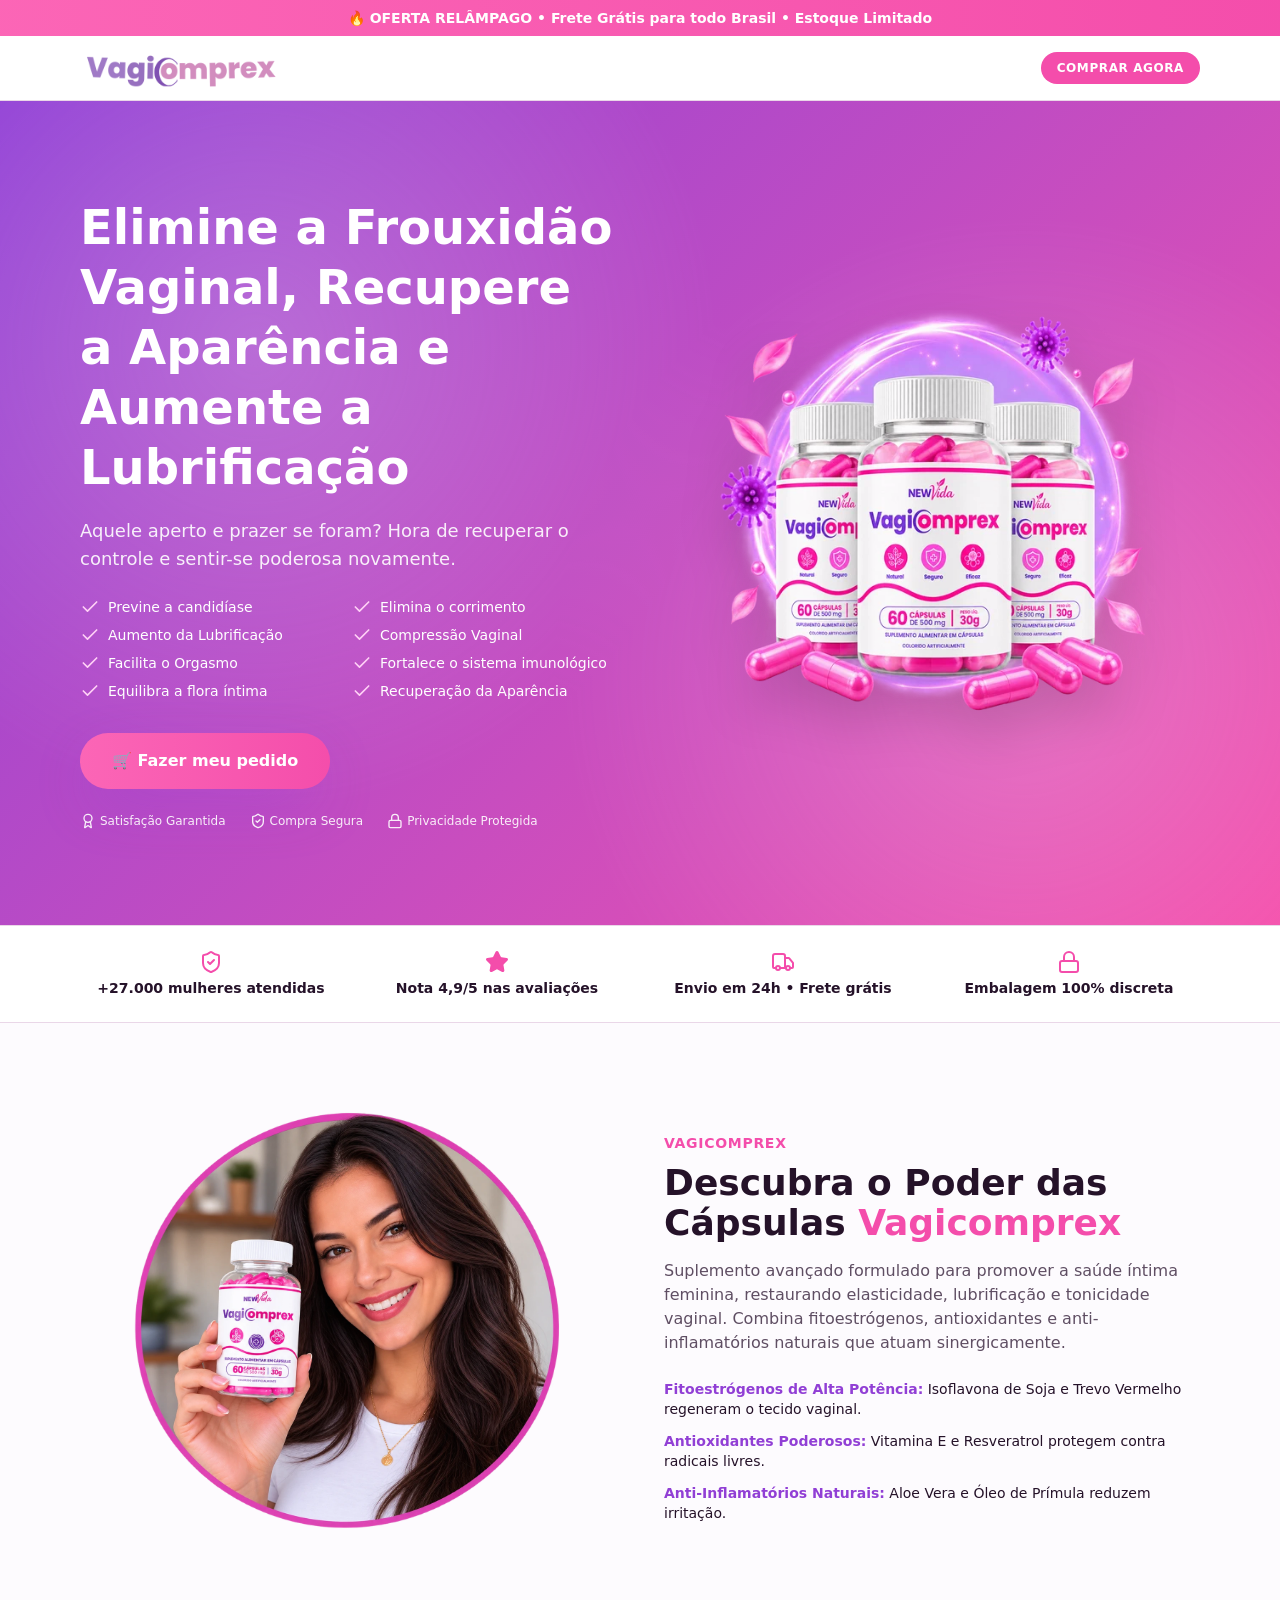
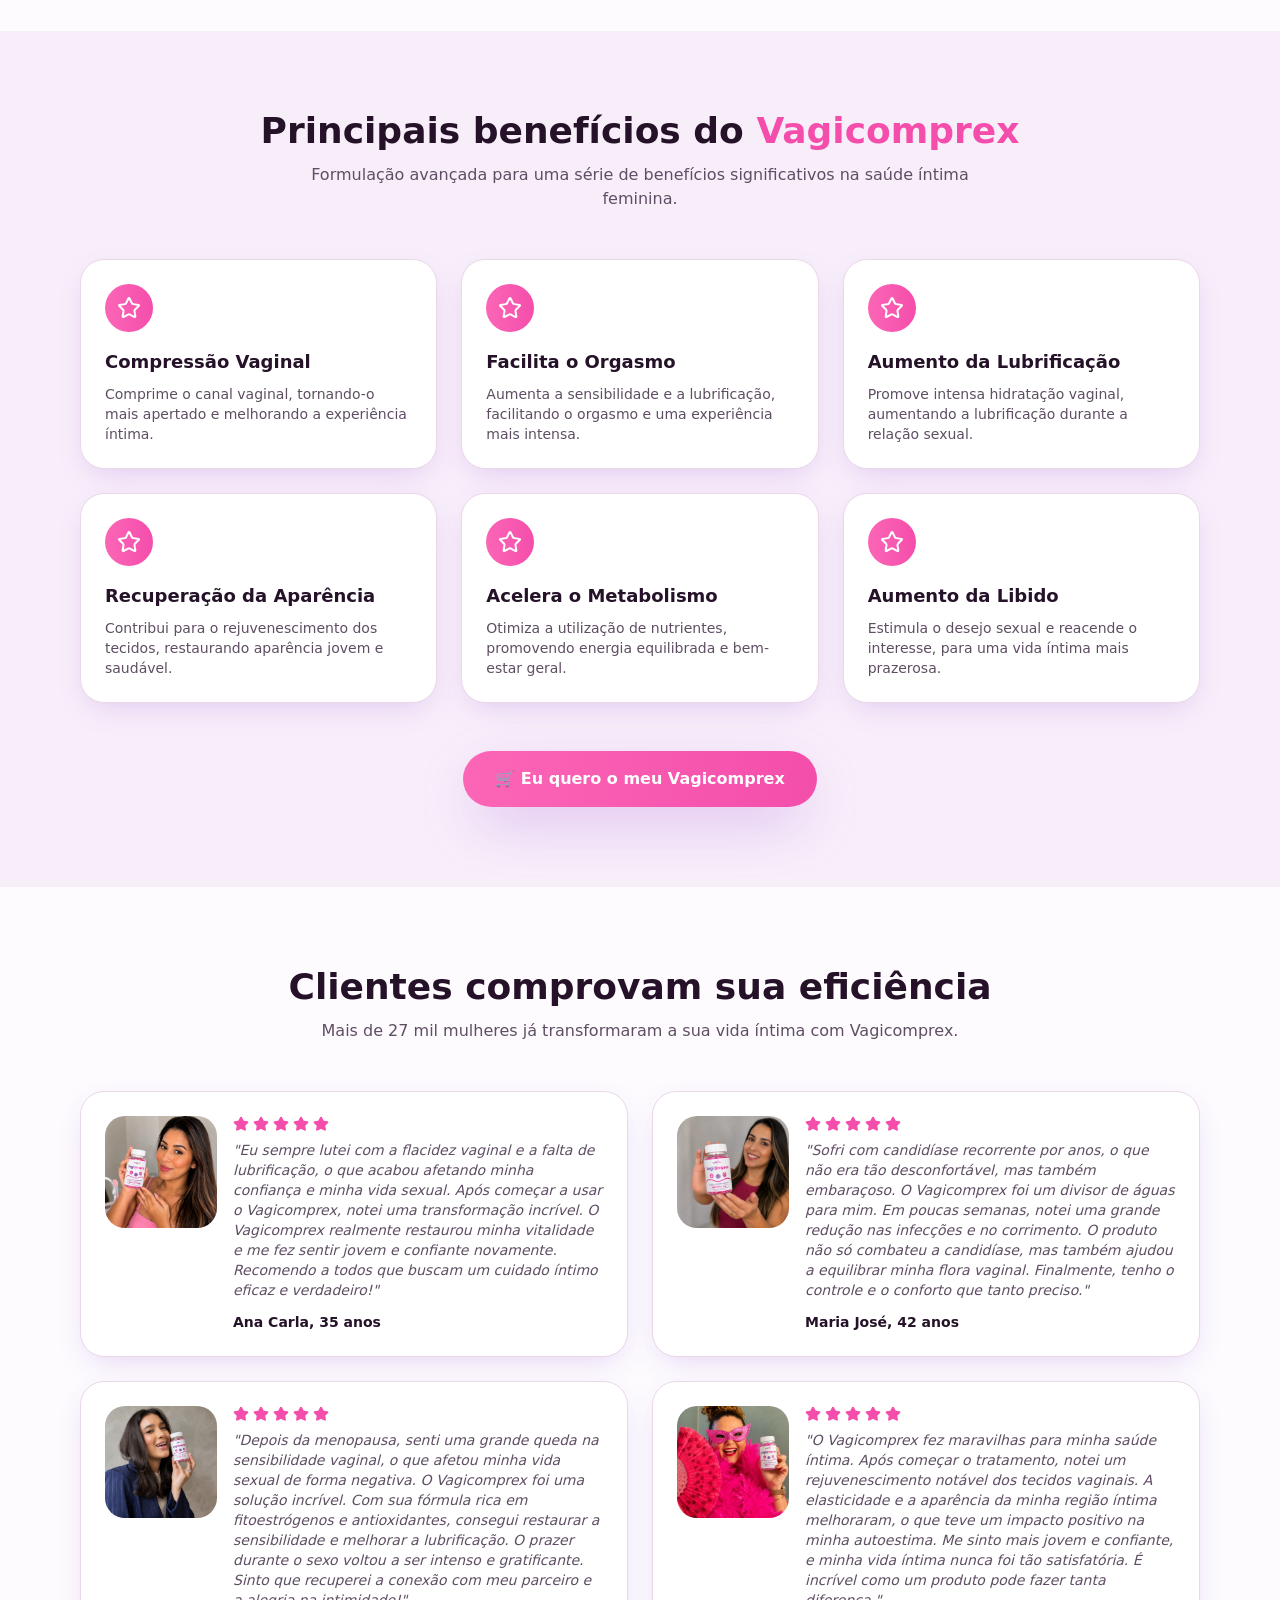
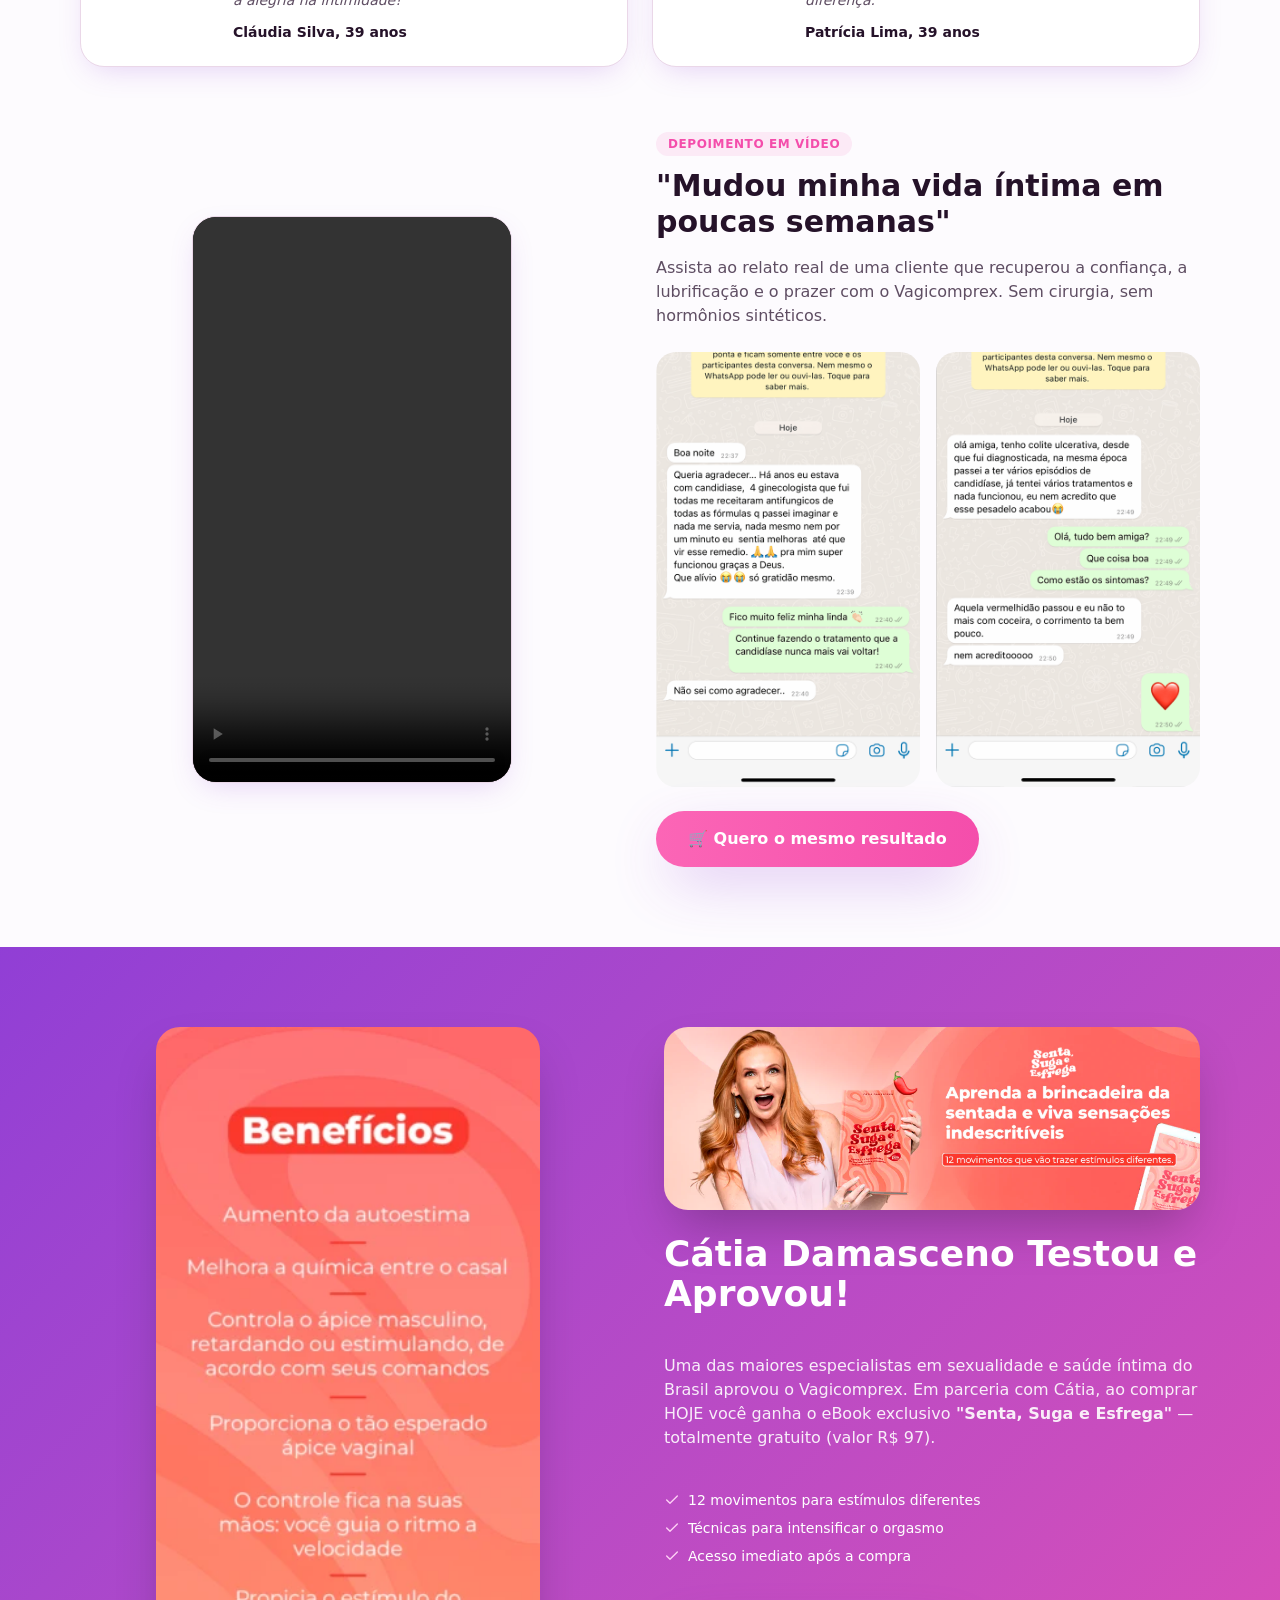
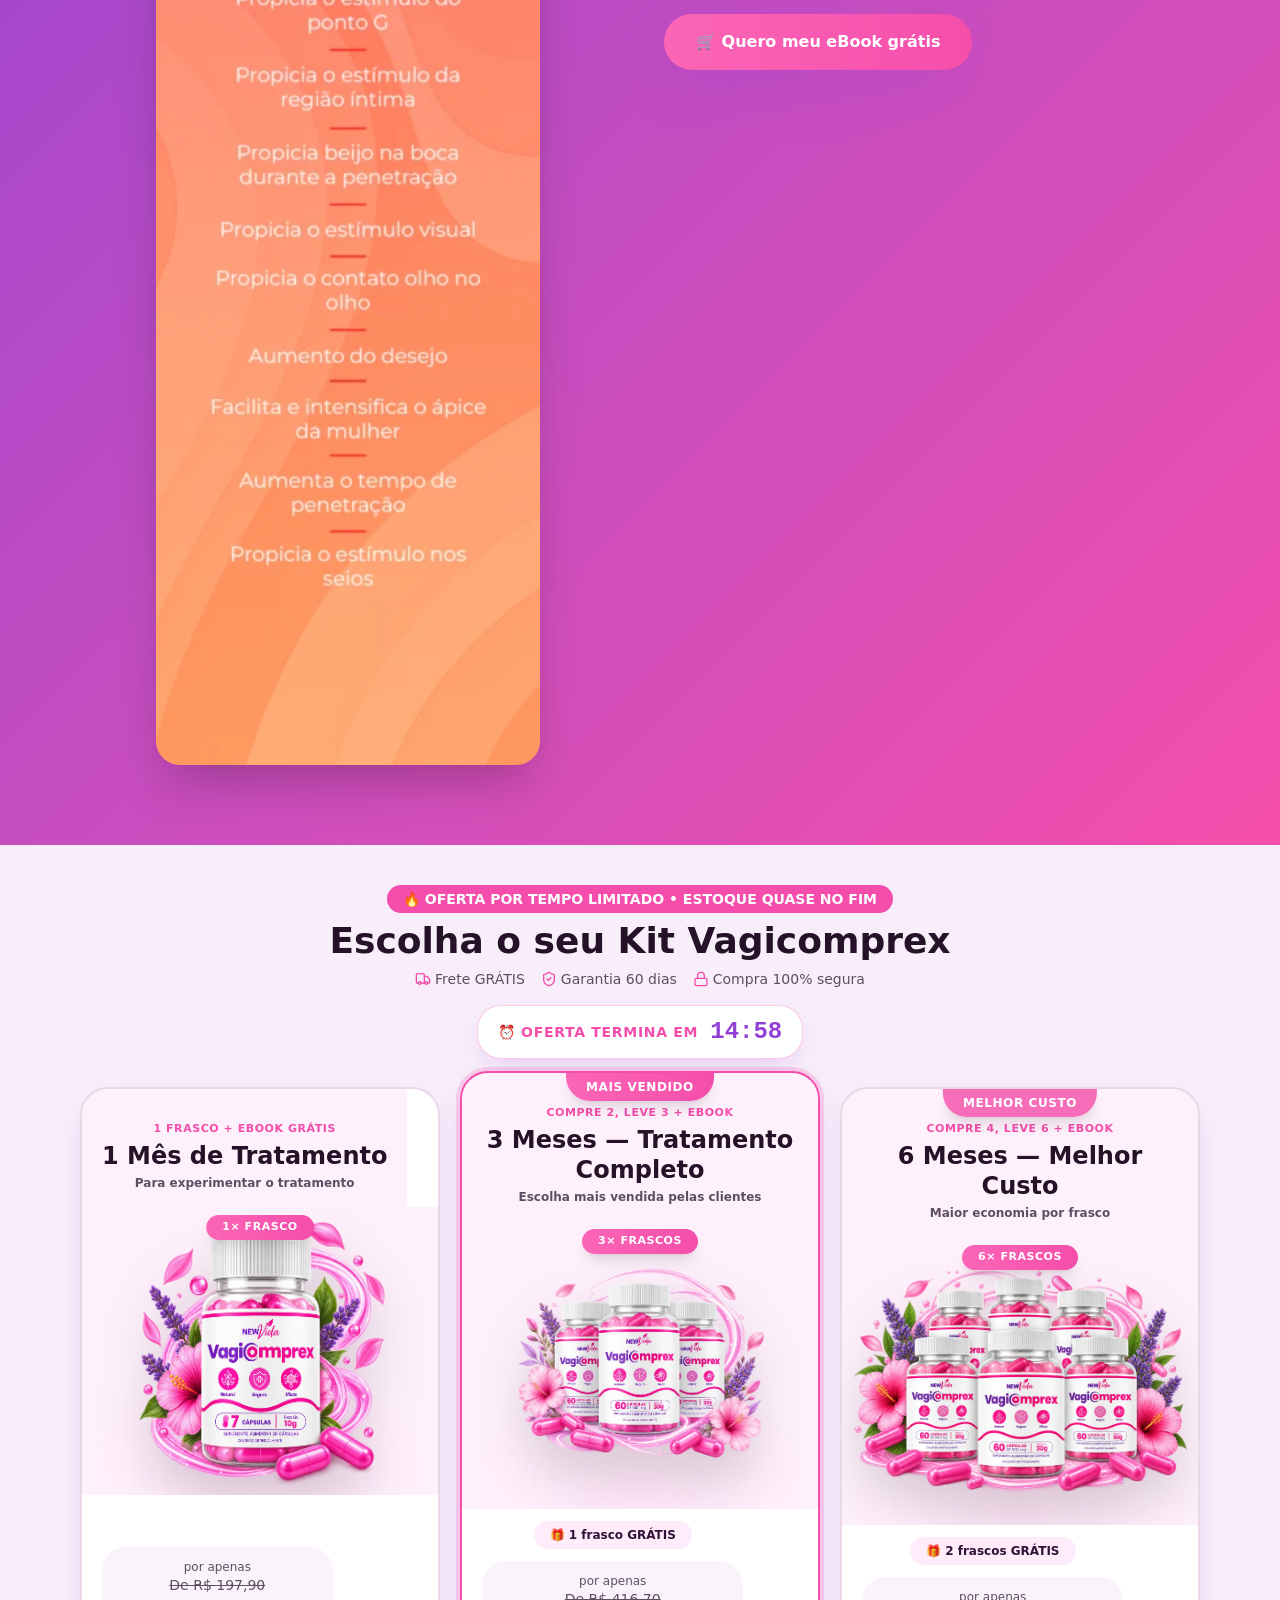
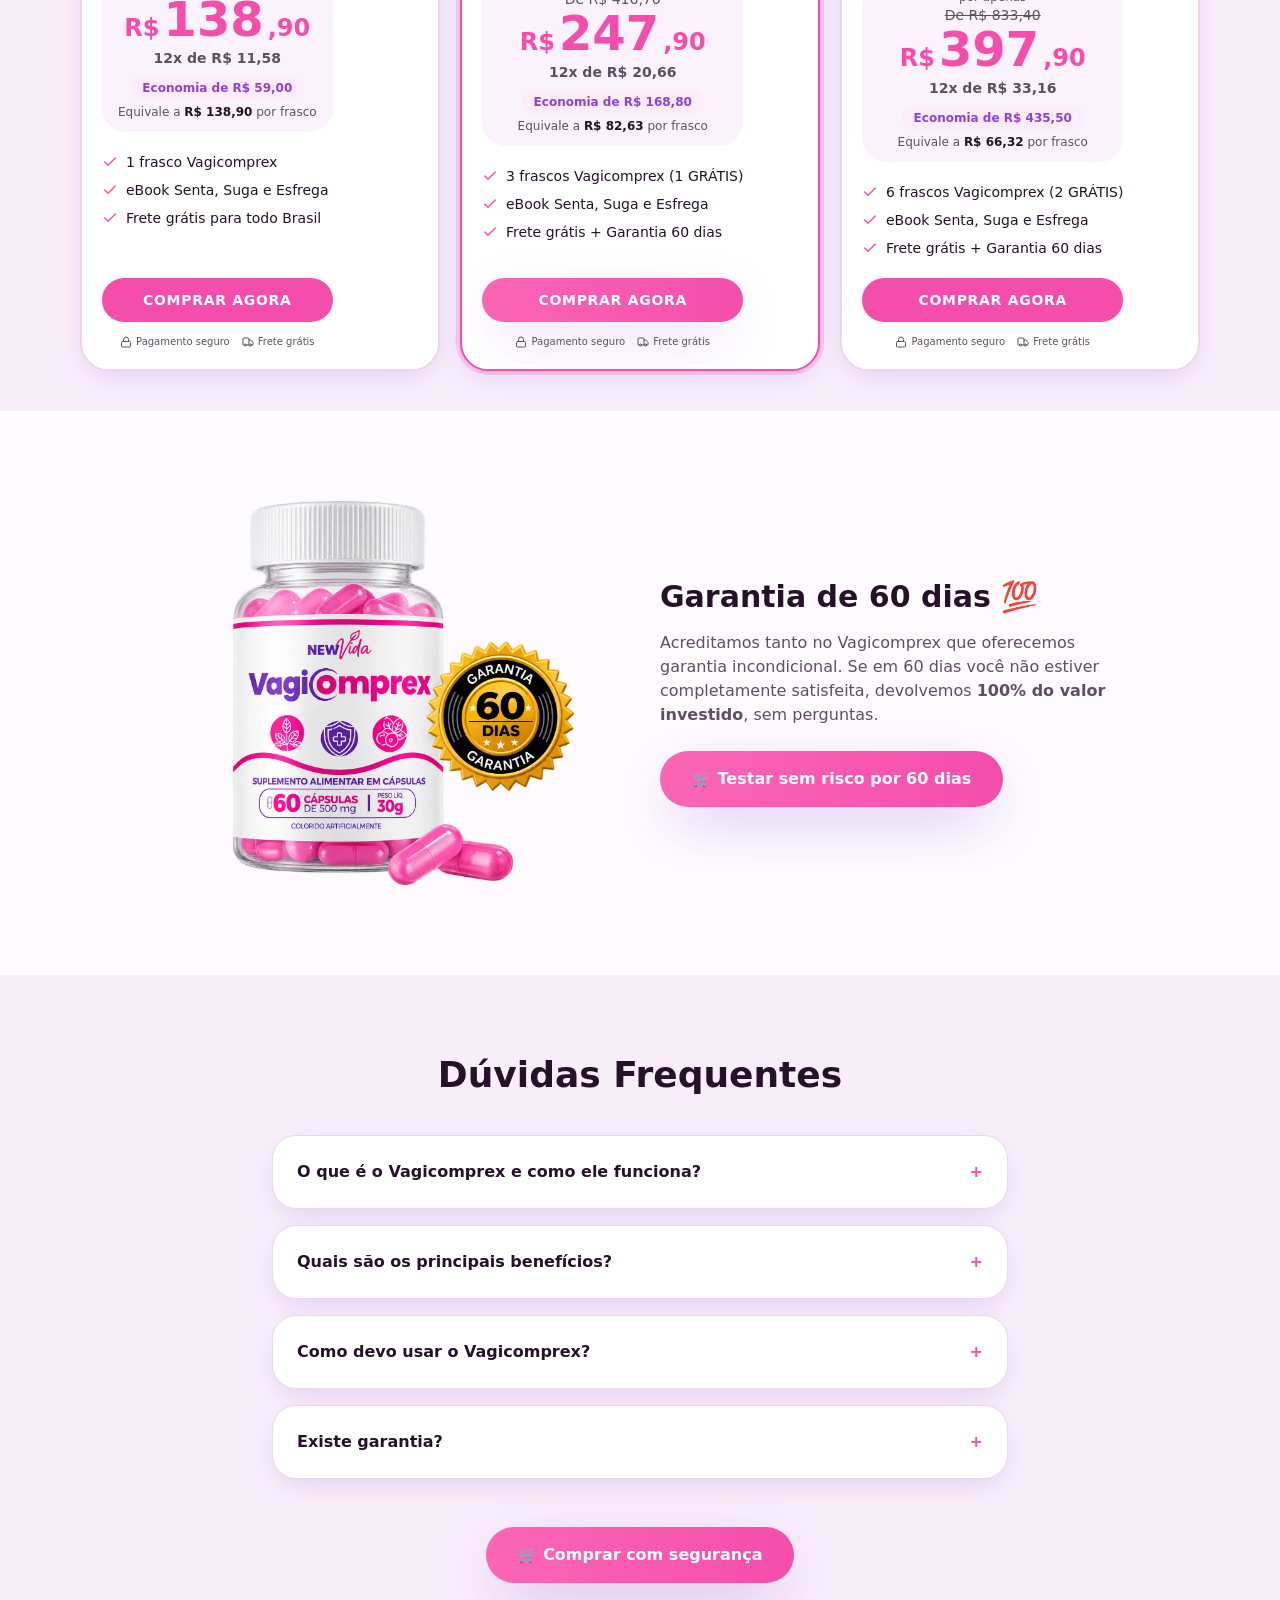
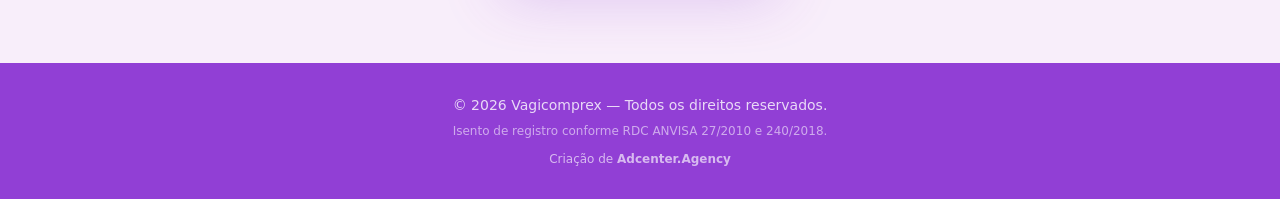
==== commit d7b50fc7: "PV-NOVA: dose 2 capsulas/dia e escopo so na via de uso - FAQ de uso: 2 capsulas ao dia com agua (con" ====
--- a/PV-NOVA/index.html
+++ b/PV-NOVA/index.html
@@ -1,4 +1,4 @@
-<!DOCTYPE html><html lang="pt-BR"><head><!-- Google Tag Manager --><script>(function(w,d,s,l,i){w[l]=w[l]||[];w[l].push({'gtm.start':new Date().getTime(),event:'gtm.js'});var f=d.getElementsByTagName(s)[0],j=d.createElement(s),dl=l!='dataLayer'?'&l='+l:'';j.async=true;j.src='https://www.googletagmanager.com/gtm.js?id='+i+dl;f.parentNode.insertBefore(j,f);})(window,document,'script','dataLayer','GTM-PBFR947J');</script><!-- End Google Tag Manager --><meta charSet="utf-8"/><meta name="viewport" content="width=device-width, initial-scale=1"/><link rel="preload" as="image" href="assets/logo-vagicomprex-D-wqzrUM.webp"/><link rel="preload" as="image" href="assets/hero-bottles-rKi9DuhF.webp"/><link rel="preload" as="image" href="assets/woman-bottle-D9S2hP_z.webp"/><link rel="preload" as="image" href="assets/catia-Y3AcYb2m.webp"/><link rel="preload" as="image" href="assets/ebook-banner-C6BvcG2r.webp"/><link rel="preload" as="image" href="assets/pack-1-bottle-DJbhL7bN.webp"/><link rel="preload" as="image" href="assets/pack-3-bottles-o0DyJwtf.webp"/><link rel="preload" as="image" href="assets/pack-6-bottles-Cvo0u4Qf.webp"/><link rel="preload" as="image" href="assets/product-guarantee-BHp1S-IY.webp"/><link rel="stylesheet" href="assets/styles-DiCXmHlP.css" data-precedence="default"/><title>Vagicomprex — Saúde Íntima Feminina | Compressão, Lubrificação e Bem-Estar</title><meta name="author" content="Adcenter.Agency"/><meta name="generator" content="Adcenter.Agency"/><meta name="robots" content="index, follow, noarchive, nosnippet"/><meta property="og:title" content="Vagicomprex — Saúde Íntima Feminina | Compressão, Lubrificação e Bem-Estar"/><meta property="og:description" content="Vagicomprex: cápsulas para saúde íntima feminina. Restaure elasticidade, lubrificação e tonicidade vaginal. Garantia de 60 dias."/><meta property="og:site_name" content="Vagicomprex"/><meta property="og:type" content="website"/><meta name="twitter:card" content="summary"/><meta name="twitter:title" content="Vagicomprex — Saúde Íntima Feminina | Compressão, Lubrificação e Bem-Estar"/><meta name="twitter:description" content="Vagicomprex: cápsulas para saúde íntima feminina. Restaure elasticidade, lubrificação e tonicidade vaginal. Garantia de 60 dias."/><meta property="og:image" content="https://storage.googleapis.com/gpt-engineer-file-uploads/szlgwk3vRcQShXbozHcHv8aC0g12/social-images/social-1779534471579-5-1024x929.png.webp"/><meta name="twitter:image" content="https://storage.googleapis.com/gpt-engineer-file-uploads/szlgwk3vRcQShXbozHcHv8aC0g12/social-images/social-1779534471579-5-1024x929.png.webp"/><meta name="description" content="Vagicomprex: cápsulas para saúde íntima feminina. Restaure elasticidade, lubrificação e tonicidade vaginal. Garantia de 60 dias."/><script type="application/ld+json">{"@context":"https://schema.org","@type":"FAQPage","mainEntity":[{"@type":"Question","name":"O que é o Vagicomprex e como ele funciona?","acceptedAnswer":{"@type":"Answer","text":"É um suplemento alimentar em cápsulas para o bem-estar íntimo feminino. As cápsulas são de uso oral: os ativos — fitoestrógenos, antioxidantes e ativos naturais — são absorvidos pelo organismo e agem de dentro para fora, dando suporte à elasticidade, à lubrificação e à tonicidade dos tecidos."}},{"@type":"Question","name":"Quais são os principais benefícios?","acceptedAnswer":{"@type":"Answer","text":"Dá suporte à elasticidade e à lubrificação natural, ajuda a manter o equilíbrio da flora íntima e contribui para o conforto e o bem-estar no dia a dia, inclusive na fase da menopausa."}},{"@type":"Question","name":"Como devo usar o Vagicomprex?","acceptedAnswer":{"@type":"Answer","text":"Tome 1 cápsula ao dia com um copo de água, sempre no mesmo horário, conforme a indicação do rótulo. O uso é contínuo — a constância é o que traz resultado."}},{"@type":"Question","name":"Existe garantia?","acceptedAnswer":{"@type":"Answer","text":"Sim! Oferecemos garantia incondicional de 60 dias. Se não ficar satisfeita, devolvemos 100% do valor investido."}}]}</script><script>!function(f,b,e,v,n,t,s){if(f.fbq)return;n=f.fbq=function(){n.callMethod?n.callMethod.apply(n,arguments):n.queue.push(arguments)};if(!f._fbq)f._fbq=n;n.push=n;n.loaded=!0;n.version='2.0';n.queue=[];t=b.createElement(e);t.async=!0;t.src=v;s=b.getElementsByTagName(e)[0];s.parentNode.insertBefore(t,s)}(window,document,'script','https://connect.facebook.net/en_US/fbevents.js');window.__FB_PIXEL_ID__='627260033595972';fbq('init','627260033595972');fbq('track','PageView');</script><noscript><img height="1" width="1" style="display:none" src="https://www.facebook.com/tr?id=627260033595972&amp;ev=PageView&amp;noscript=1" alt=""/></noscript><script>!function(w,d,t){w.TiktokAnalyticsObject=t;var ttq=w[t]=w[t]||[];ttq.methods=["page","track","identify","instances","debug","on","off","once","ready","alias","group","enableCookie","disableCookie","holdConsent","revokeConsent","grantConsent"],ttq.setAndDefer=function(t,e){t[e]=function(){t.push([e].concat(Array.prototype.slice.call(arguments,0)))}};for(var i=0;i<ttq.methods.length;i++)ttq.setAndDefer(ttq,ttq.methods[i]);ttq.instance=function(t){for(var e=ttq._i[t]||[],n=0;n<ttq.methods.length;n++)ttq.setAndDefer(e,ttq.methods[n]);return e},ttq.load=function(e,n){var r="https://analytics.tiktok.com/i18n/pixel/events.js",o=n&&n.partner;ttq._i=ttq._i||{},ttq._i[e]=[],ttq._i[e]._u=r,ttq._t=ttq._t||{},ttq._t[e]=+new Date,ttq._o=ttq._o||{},ttq._o[e]=n||{};n=document.createElement("script");n.type="text/javascript",n.async=!0,n.src=r+"?sdkid="+e+"&lib="+t;e=document.getElementsByTagName("script")[0];e.parentNode.insertBefore(n,e)};ttq.load("DABOJ0JC77UES974D6CG");ttq.page();}(window,document,"ttq");</script></head><body><!-- Google Tag Manager (noscript) --><noscript><iframe src="https://www.googletagmanager.com/ns.html?id=GTM-PBFR947J" height="0" width="0" style="display:none;visibility:hidden"></iframe></noscript><!-- End Google Tag Manager (noscript) --><!--$--><div class="min-h-screen bg-background"><div class="bg-[image:var(--gradient-pink)] py-2 text-center text-xs sm:text-sm font-semibold text-primary-foreground">🔥 OFERTA RELÂMPAGO • Frete Grátis para todo Brasil • Estoque Limitado</div><header class="border-b bg-card"><div class="container mx-auto flex max-w-6xl items-center justify-between px-4 py-3"><img src="assets/logo-vagicomprex-D-wqzrUM.webp" alt="Vagicomprex" class="h-8 md:h-10 w-auto"/><a href="#preco" class="hidden sm:inline-flex items-center gap-2 rounded-full bg-primary px-4 py-2 text-xs font-bold uppercase tracking-wider text-primary-foreground hover:opacity-90">Comprar agora</a></div></header><section class="relative overflow-hidden bg-[image:var(--gradient-hero)] py-16 md:py-24"><div class="absolute inset-0 opacity-20" style="background-image:radial-gradient(circle at 20% 30%, white 0%, transparent 40%), radial-gradient(circle at 80% 70%, white 0%, transparent 40%)"></div><div class="container relative mx-auto grid max-w-6xl gap-12 px-4 md:grid-cols-2 md:items-center"><div class="text-primary-foreground"><h1 class="text-4xl font-extrabold leading-tight md:text-5xl">Elimine a Frouxidão Vaginal, Recupere a Aparência e Aumente a Lubrificação</h1><p class="mt-5 text-lg opacity-90">Aquele aperto e prazer se foram? Hora de recuperar o controle e sentir-se poderosa novamente.</p><ul class="mt-6 grid gap-2 sm:grid-cols-2"><li class="flex items-center gap-2 text-sm font-medium"><svg xmlns="http://www.w3.org/2000/svg" width="24" height="24" viewBox="0 0 24 24" fill="none" stroke="currentColor" stroke-width="2" stroke-linecap="round" stroke-linejoin="round" class="lucide lucide-check h-5 w-5 shrink-0 text-accent" aria-hidden="true"><path d="M20 6 9 17l-5-5"></path></svg> <!-- -->Conforto íntimo diário</li><li class="flex items-center gap-2 text-sm font-medium"><svg xmlns="http://www.w3.org/2000/svg" width="24" height="24" viewBox="0 0 24 24" fill="none" stroke="currentColor" stroke-width="2" stroke-linecap="round" stroke-linejoin="round" class="lucide lucide-check h-5 w-5 shrink-0 text-accent" aria-hidden="true"><path d="M20 6 9 17l-5-5"></path></svg> <!-- -->Sensação de frescor</li><li class="flex items-center gap-2 text-sm font-medium"><svg xmlns="http://www.w3.org/2000/svg" width="24" height="24" viewBox="0 0 24 24" fill="none" stroke="currentColor" stroke-width="2" stroke-linecap="round" stroke-linejoin="round" class="lucide lucide-check h-5 w-5 shrink-0 text-accent" aria-hidden="true"><path d="M20 6 9 17l-5-5"></path></svg> <!-- -->Aumento da Lubrificação</li><li class="flex items-center gap-2 text-sm font-medium"><svg xmlns="http://www.w3.org/2000/svg" width="24" height="24" viewBox="0 0 24 24" fill="none" stroke="currentColor" stroke-width="2" stroke-linecap="round" stroke-linejoin="round" class="lucide lucide-check h-5 w-5 shrink-0 text-accent" aria-hidden="true"><path d="M20 6 9 17l-5-5"></path></svg> <!-- -->Compressão Vaginal</li><li class="flex items-center gap-2 text-sm font-medium"><svg xmlns="http://www.w3.org/2000/svg" width="24" height="24" viewBox="0 0 24 24" fill="none" stroke="currentColor" stroke-width="2" stroke-linecap="round" stroke-linejoin="round" class="lucide lucide-check h-5 w-5 shrink-0 text-accent" aria-hidden="true"><path d="M20 6 9 17l-5-5"></path></svg> <!-- -->Facilita o Orgasmo</li><li class="flex items-center gap-2 text-sm font-medium"><svg xmlns="http://www.w3.org/2000/svg" width="24" height="24" viewBox="0 0 24 24" fill="none" stroke="currentColor" stroke-width="2" stroke-linecap="round" stroke-linejoin="round" class="lucide lucide-check h-5 w-5 shrink-0 text-accent" aria-hidden="true"><path d="M20 6 9 17l-5-5"></path></svg> <!-- -->Fortalece o sistema imunológico</li><li class="flex items-center gap-2 text-sm font-medium"><svg xmlns="http://www.w3.org/2000/svg" width="24" height="24" viewBox="0 0 24 24" fill="none" stroke="currentColor" stroke-width="2" stroke-linecap="round" stroke-linejoin="round" class="lucide lucide-check h-5 w-5 shrink-0 text-accent" aria-hidden="true"><path d="M20 6 9 17l-5-5"></path></svg> <!-- -->Equilibra a flora íntima</li><li class="flex items-center gap-2 text-sm font-medium"><svg xmlns="http://www.w3.org/2000/svg" width="24" height="24" viewBox="0 0 24 24" fill="none" stroke="currentColor" stroke-width="2" stroke-linecap="round" stroke-linejoin="round" class="lucide lucide-check h-5 w-5 shrink-0 text-accent" aria-hidden="true"><path d="M20 6 9 17l-5-5"></path></svg> <!-- -->Recuperação da Aparência</li></ul><div class="mt-8"><a href="#preco" class="inline-flex items-center justify-center gap-2 rounded-full bg-[image:var(--gradient-pink)] px-8 py-4 text-base font-bold text-primary-foreground shadow-[var(--shadow-glow)] transition-transform hover:scale-105">🛒 <!-- -->Fazer meu pedido</a></div><div class="mt-6 flex flex-wrap gap-6 text-xs opacity-90"><span class="flex items-center gap-1"><svg xmlns="http://www.w3.org/2000/svg" width="24" height="24" viewBox="0 0 24 24" fill="none" stroke="currentColor" stroke-width="2" stroke-linecap="round" stroke-linejoin="round" class="lucide lucide-award h-4 w-4" aria-hidden="true"><path d="m15.477 12.89 1.515 8.526a.5.5 0 0 1-.81.47l-3.58-2.687a1 1 0 0 0-1.197 0l-3.586 2.686a.5.5 0 0 1-.81-.469l1.514-8.526"></path><circle cx="12" cy="8" r="6"></circle></svg> Satisfação Garantida</span><span class="flex items-center gap-1"><svg xmlns="http://www.w3.org/2000/svg" width="24" height="24" viewBox="0 0 24 24" fill="none" stroke="currentColor" stroke-width="2" stroke-linecap="round" stroke-linejoin="round" class="lucide lucide-shield-check h-4 w-4" aria-hidden="true"><path d="M20 13c0 5-3.5 7.5-7.66 8.95a1 1 0 0 1-.67-.01C7.5 20.5 4 18 4 13V6a1 1 0 0 1 1-1c2 0 4.5-1.2 6.24-2.72a1.17 1.17 0 0 1 1.52 0C14.51 3.81 17 5 19 5a1 1 0 0 1 1 1z"></path><path d="m9 12 2 2 4-4"></path></svg> Compra Segura</span><span class="flex items-center gap-1"><svg xmlns="http://www.w3.org/2000/svg" width="24" height="24" viewBox="0 0 24 24" fill="none" stroke="currentColor" stroke-width="2" stroke-linecap="round" stroke-linejoin="round" class="lucide lucide-lock h-4 w-4" aria-hidden="true"><rect width="18" height="11" x="3" y="11" rx="2" ry="2"></rect><path d="M7 11V7a5 5 0 0 1 10 0v4"></path></svg> Privacidade Protegida</span></div></div><div class="relative"><div class="absolute inset-0 -z-10 rounded-full bg-primary/40 blur-3xl"></div><img src="assets/hero-bottles-rKi9DuhF.webp" alt="Vagicomprex frasco" class="mx-auto w-full max-w-md drop-shadow-2xl"/></div></div></section><section class="border-y bg-card py-6"><div class="container mx-auto grid max-w-6xl grid-cols-2 gap-6 px-4 text-center text-xs font-semibold md:grid-cols-4 md:text-sm"><div class="flex flex-col items-center gap-1"><svg xmlns="http://www.w3.org/2000/svg" width="24" height="24" viewBox="0 0 24 24" fill="none" stroke="currentColor" stroke-width="2" stroke-linecap="round" stroke-linejoin="round" class="lucide lucide-shield-check h-6 w-6 text-primary" aria-hidden="true"><path d="M20 13c0 5-3.5 7.5-7.66 8.95a1 1 0 0 1-.67-.01C7.5 20.5 4 18 4 13V6a1 1 0 0 1 1-1c2 0 4.5-1.2 6.24-2.72a1.17 1.17 0 0 1 1.52 0C14.51 3.81 17 5 19 5a1 1 0 0 1 1 1z"></path><path d="m9 12 2 2 4-4"></path></svg>+27.000 mulheres atendidas</div><div class="flex flex-col items-center gap-1"><svg xmlns="http://www.w3.org/2000/svg" width="24" height="24" viewBox="0 0 24 24" fill="none" stroke="currentColor" stroke-width="2" stroke-linecap="round" stroke-linejoin="round" class="lucide lucide-star h-6 w-6 fill-primary text-primary" aria-hidden="true"><path d="M11.525 2.295a.53.53 0 0 1 .95 0l2.31 4.679a2.123 2.123 0 0 0 1.595 1.16l5.166.756a.53.53 0 0 1 .294.904l-3.736 3.638a2.123 2.123 0 0 0-.611 1.878l.882 5.14a.53.53 0 0 1-.771.56l-4.618-2.428a2.122 2.122 0 0 0-1.973 0L6.396 21.01a.53.53 0 0 1-.77-.56l.881-5.139a2.122 2.122 0 0 0-.611-1.879L2.16 9.795a.53.53 0 0 1 .294-.906l5.165-.755a2.122 2.122 0 0 0 1.597-1.16z"></path></svg>Nota 4,9/5 nas avaliações</div><div class="flex flex-col items-center gap-1"><svg xmlns="http://www.w3.org/2000/svg" width="24" height="24" viewBox="0 0 24 24" fill="none" stroke="currentColor" stroke-width="2" stroke-linecap="round" stroke-linejoin="round" class="lucide lucide-truck h-6 w-6 text-primary" aria-hidden="true"><path d="M14 18V6a2 2 0 0 0-2-2H4a2 2 0 0 0-2 2v11a1 1 0 0 0 1 1h2"></path><path d="M15 18H9"></path><path d="M19 18h2a1 1 0 0 0 1-1v-3.65a1 1 0 0 0-.22-.624l-3.48-4.35A1 1 0 0 0 17.52 8H14"></path><circle cx="17" cy="18" r="2"></circle><circle cx="7" cy="18" r="2"></circle></svg>Envio em 24h • Frete grátis</div><div class="flex flex-col items-center gap-1"><svg xmlns="http://www.w3.org/2000/svg" width="24" height="24" viewBox="0 0 24 24" fill="none" stroke="currentColor" stroke-width="2" stroke-linecap="round" stroke-linejoin="round" class="lucide lucide-lock h-6 w-6 text-primary" aria-hidden="true"><rect width="18" height="11" x="3" y="11" rx="2" ry="2"></rect><path d="M7 11V7a5 5 0 0 1 10 0v4"></path></svg>Embalagem 100% discreta</div></div></section><section class="py-20"><div class="container mx-auto grid max-w-6xl gap-12 px-4 md:grid-cols-2 md:items-center"><img src="assets/woman-bottle-D9S2hP_z.webp" alt="Mulher segurando Vagicomprex" class="mx-auto w-full max-w-md rounded-3xl"/><div><span class="text-sm font-bold uppercase tracking-wider text-primary">Vagicomprex</span><h2 class="mt-2 text-3xl font-extrabold md:text-4xl">Descubra o Poder das Cápsulas <span class="text-primary">Vagicomprex</span></h2><p class="mt-4 text-muted-foreground">Suplemento avançado formulado para promover a saúde íntima feminina, restaurando elasticidade, lubrificação e tonicidade vaginal. Combina fitoestrógenos, antioxidantes e anti-inflamatórios naturais que atuam sinergicamente.</p><ul class="mt-6 space-y-3 text-sm"><li><strong class="text-secondary">Fitoestrógenos de Alta Potência:</strong> Isoflavona de Soja e Trevo Vermelho regeneram o tecido vaginal.</li><li><strong class="text-secondary">Antioxidantes Poderosos:</strong> Vitamina E e Resveratrol protegem contra radicais livres.</li><li><strong class="text-secondary">Anti-Inflamatórios Naturais:</strong> Aloe Vera e Óleo de Prímula reduzem irritação.</li></ul></div></div></section><section class="bg-muted py-20"><div class="container mx-auto max-w-6xl px-4"><h2 class="text-center text-3xl font-extrabold md:text-4xl">Principais benefícios do <span class="text-primary">Vagicomprex</span></h2><p class="mx-auto mt-3 max-w-2xl text-center text-muted-foreground">Formulação avançada para uma série de benefícios significativos na saúde íntima feminina.</p><div class="mt-12 grid gap-6 sm:grid-cols-2 lg:grid-cols-3"><div class="rounded-2xl border bg-card p-6 shadow-[var(--shadow-soft)] transition-transform hover:-translate-y-1"><div class="mb-4 flex h-12 w-12 items-center justify-center rounded-full bg-[image:var(--gradient-pink)] text-primary-foreground"><svg xmlns="http://www.w3.org/2000/svg" width="24" height="24" viewBox="0 0 24 24" fill="none" stroke="currentColor" stroke-width="2" stroke-linecap="round" stroke-linejoin="round" class="lucide lucide-star h-6 w-6" aria-hidden="true"><path d="M11.525 2.295a.53.53 0 0 1 .95 0l2.31 4.679a2.123 2.123 0 0 0 1.595 1.16l5.166.756a.53.53 0 0 1 .294.904l-3.736 3.638a2.123 2.123 0 0 0-.611 1.878l.882 5.14a.53.53 0 0 1-.771.56l-4.618-2.428a2.122 2.122 0 0 0-1.973 0L6.396 21.01a.53.53 0 0 1-.77-.56l.881-5.139a2.122 2.122 0 0 0-.611-1.879L2.16 9.795a.53.53 0 0 1 .294-.906l5.165-.755a2.122 2.122 0 0 0 1.597-1.16z"></path></svg></div><h3 class="text-lg font-bold">Compressão Vaginal</h3><p class="mt-2 text-sm text-muted-foreground">Comprime o canal vaginal, tornando-o mais apertado e melhorando a experiência íntima.</p></div><div class="rounded-2xl border bg-card p-6 shadow-[var(--shadow-soft)] transition-transform hover:-translate-y-1"><div class="mb-4 flex h-12 w-12 items-center justify-center rounded-full bg-[image:var(--gradient-pink)] text-primary-foreground"><svg xmlns="http://www.w3.org/2000/svg" width="24" height="24" viewBox="0 0 24 24" fill="none" stroke="currentColor" stroke-width="2" stroke-linecap="round" stroke-linejoin="round" class="lucide lucide-star h-6 w-6" aria-hidden="true"><path d="M11.525 2.295a.53.53 0 0 1 .95 0l2.31 4.679a2.123 2.123 0 0 0 1.595 1.16l5.166.756a.53.53 0 0 1 .294.904l-3.736 3.638a2.123 2.123 0 0 0-.611 1.878l.882 5.14a.53.53 0 0 1-.771.56l-4.618-2.428a2.122 2.122 0 0 0-1.973 0L6.396 21.01a.53.53 0 0 1-.77-.56l.881-5.139a2.122 2.122 0 0 0-.611-1.879L2.16 9.795a.53.53 0 0 1 .294-.906l5.165-.755a2.122 2.122 0 0 0 1.597-1.16z"></path></svg></div><h3 class="text-lg font-bold">Facilita o Orgasmo</h3><p class="mt-2 text-sm text-muted-foreground">Aumenta a sensibilidade e a lubrificação, facilitando o orgasmo e uma experiência mais intensa.</p></div><div class="rounded-2xl border bg-card p-6 shadow-[var(--shadow-soft)] transition-transform hover:-translate-y-1"><div class="mb-4 flex h-12 w-12 items-center justify-center rounded-full bg-[image:var(--gradient-pink)] text-primary-foreground"><svg xmlns="http://www.w3.org/2000/svg" width="24" height="24" viewBox="0 0 24 24" fill="none" stroke="currentColor" stroke-width="2" stroke-linecap="round" stroke-linejoin="round" class="lucide lucide-star h-6 w-6" aria-hidden="true"><path d="M11.525 2.295a.53.53 0 0 1 .95 0l2.31 4.679a2.123 2.123 0 0 0 1.595 1.16l5.166.756a.53.53 0 0 1 .294.904l-3.736 3.638a2.123 2.123 0 0 0-.611 1.878l.882 5.14a.53.53 0 0 1-.771.56l-4.618-2.428a2.122 2.122 0 0 0-1.973 0L6.396 21.01a.53.53 0 0 1-.77-.56l.881-5.139a2.122 2.122 0 0 0-.611-1.879L2.16 9.795a.53.53 0 0 1 .294-.906l5.165-.755a2.122 2.122 0 0 0 1.597-1.16z"></path></svg></div><h3 class="text-lg font-bold">Aumento da Lubrificação</h3><p class="mt-2 text-sm text-muted-foreground">Promove intensa hidratação vaginal, aumentando a lubrificação durante a relação sexual.</p></div><div class="rounded-2xl border bg-card p-6 shadow-[var(--shadow-soft)] transition-transform hover:-translate-y-1"><div class="mb-4 flex h-12 w-12 items-center justify-center rounded-full bg-[image:var(--gradient-pink)] text-primary-foreground"><svg xmlns="http://www.w3.org/2000/svg" width="24" height="24" viewBox="0 0 24 24" fill="none" stroke="currentColor" stroke-width="2" stroke-linecap="round" stroke-linejoin="round" class="lucide lucide-star h-6 w-6" aria-hidden="true"><path d="M11.525 2.295a.53.53 0 0 1 .95 0l2.31 4.679a2.123 2.123 0 0 0 1.595 1.16l5.166.756a.53.53 0 0 1 .294.904l-3.736 3.638a2.123 2.123 0 0 0-.611 1.878l.882 5.14a.53.53 0 0 1-.771.56l-4.618-2.428a2.122 2.122 0 0 0-1.973 0L6.396 21.01a.53.53 0 0 1-.77-.56l.881-5.139a2.122 2.122 0 0 0-.611-1.879L2.16 9.795a.53.53 0 0 1 .294-.906l5.165-.755a2.122 2.122 0 0 0 1.597-1.16z"></path></svg></div><h3 class="text-lg font-bold">Recuperação da Aparência</h3><p class="mt-2 text-sm text-muted-foreground">Contribui para o rejuvenescimento dos tecidos, restaurando aparência jovem e saudável.</p></div><div class="rounded-2xl border bg-card p-6 shadow-[var(--shadow-soft)] transition-transform hover:-translate-y-1"><div class="mb-4 flex h-12 w-12 items-center justify-center rounded-full bg-[image:var(--gradient-pink)] text-primary-foreground"><svg xmlns="http://www.w3.org/2000/svg" width="24" height="24" viewBox="0 0 24 24" fill="none" stroke="currentColor" stroke-width="2" stroke-linecap="round" stroke-linejoin="round" class="lucide lucide-star h-6 w-6" aria-hidden="true"><path d="M11.525 2.295a.53.53 0 0 1 .95 0l2.31 4.679a2.123 2.123 0 0 0 1.595 1.16l5.166.756a.53.53 0 0 1 .294.904l-3.736 3.638a2.123 2.123 0 0 0-.611 1.878l.882 5.14a.53.53 0 0 1-.771.56l-4.618-2.428a2.122 2.122 0 0 0-1.973 0L6.396 21.01a.53.53 0 0 1-.77-.56l.881-5.139a2.122 2.122 0 0 0-.611-1.879L2.16 9.795a.53.53 0 0 1 .294-.906l5.165-.755a2.122 2.122 0 0 0 1.597-1.16z"></path></svg></div><h3 class="text-lg font-bold">Hidratação dos Tecidos</h3><p class="mt-2 text-sm text-muted-foreground">Ativos que ajudam a manter a hidratação natural das mucosas, com sensação de conforto ao longo do dia.</p></div><div class="rounded-2xl border bg-card p-6 shadow-[var(--shadow-soft)] transition-transform hover:-translate-y-1"><div class="mb-4 flex h-12 w-12 items-center justify-center rounded-full bg-[image:var(--gradient-pink)] text-primary-foreground"><svg xmlns="http://www.w3.org/2000/svg" width="24" height="24" viewBox="0 0 24 24" fill="none" stroke="currentColor" stroke-width="2" stroke-linecap="round" stroke-linejoin="round" class="lucide lucide-star h-6 w-6" aria-hidden="true"><path d="M11.525 2.295a.53.53 0 0 1 .95 0l2.31 4.679a2.123 2.123 0 0 0 1.595 1.16l5.166.756a.53.53 0 0 1 .294.904l-3.736 3.638a2.123 2.123 0 0 0-.611 1.878l.882 5.14a.53.53 0 0 1-.771.56l-4.618-2.428a2.122 2.122 0 0 0-1.973 0L6.396 21.01a.53.53 0 0 1-.77-.56l.881-5.139a2.122 2.122 0 0 0-.611-1.879L2.16 9.795a.53.53 0 0 1 .294-.906l5.165-.755a2.122 2.122 0 0 0 1.597-1.16z"></path></svg></div><h3 class="text-lg font-bold">Aumento da Libido</h3><p class="mt-2 text-sm text-muted-foreground">Estimula o desejo sexual e reacende o interesse, para uma vida íntima mais prazerosa.</p></div></div><div class="mt-12 text-center"><a href="#preco" class="inline-flex items-center justify-center gap-2 rounded-full bg-[image:var(--gradient-pink)] px-8 py-4 text-base font-bold text-primary-foreground shadow-[var(--shadow-glow)] transition-transform hover:scale-105">🛒 <!-- -->Eu quero o meu Vagicomprex</a></div></div></section><section class="py-20"><div class="container mx-auto max-w-6xl px-4"><h2 class="text-center text-3xl font-extrabold md:text-4xl">Clientes comprovam sua eficiência</h2><p class="mx-auto mt-3 max-w-2xl text-center text-muted-foreground">Mais de 27 mil mulheres já transformaram a sua vida íntima com Vagicomprex.</p><div class="mt-12 grid gap-6 md:grid-cols-2"><div class="flex gap-4 rounded-2xl border bg-card p-6 shadow-[var(--shadow-soft)]"><img src="assets/customer1-BYIBza69.webp" alt="Cliente Ana Carla, 35 anos" class="h-24 w-24 flex-shrink-0 rounded-xl object-cover sm:h-28 sm:w-28" loading="lazy"/><div class="flex-1"><div class="flex gap-1 text-primary"><svg xmlns="http://www.w3.org/2000/svg" width="24" height="24" viewBox="0 0 24 24" fill="none" stroke="currentColor" stroke-width="2" stroke-linecap="round" stroke-linejoin="round" class="lucide lucide-star h-4 w-4 fill-current" aria-hidden="true"><path d="M11.525 2.295a.53.53 0 0 1 .95 0l2.31 4.679a2.123 2.123 0 0 0 1.595 1.16l5.166.756a.53.53 0 0 1 .294.904l-3.736 3.638a2.123 2.123 0 0 0-.611 1.878l.882 5.14a.53.53 0 0 1-.771.56l-4.618-2.428a2.122 2.122 0 0 0-1.973 0L6.396 21.01a.53.53 0 0 1-.77-.56l.881-5.139a2.122 2.122 0 0 0-.611-1.879L2.16 9.795a.53.53 0 0 1 .294-.906l5.165-.755a2.122 2.122 0 0 0 1.597-1.16z"></path></svg><svg xmlns="http://www.w3.org/2000/svg" width="24" height="24" viewBox="0 0 24 24" fill="none" stroke="currentColor" stroke-width="2" stroke-linecap="round" stroke-linejoin="round" class="lucide lucide-star h-4 w-4 fill-current" aria-hidden="true"><path d="M11.525 2.295a.53.53 0 0 1 .95 0l2.31 4.679a2.123 2.123 0 0 0 1.595 1.16l5.166.756a.53.53 0 0 1 .294.904l-3.736 3.638a2.123 2.123 0 0 0-.611 1.878l.882 5.14a.53.53 0 0 1-.771.56l-4.618-2.428a2.122 2.122 0 0 0-1.973 0L6.396 21.01a.53.53 0 0 1-.77-.56l.881-5.139a2.122 2.122 0 0 0-.611-1.879L2.16 9.795a.53.53 0 0 1 .294-.906l5.165-.755a2.122 2.122 0 0 0 1.597-1.16z"></path></svg><svg xmlns="http://www.w3.org/2000/svg" width="24" height="24" viewBox="0 0 24 24" fill="none" stroke="currentColor" stroke-width="2" stroke-linecap="round" stroke-linejoin="round" class="lucide lucide-star h-4 w-4 fill-current" aria-hidden="true"><path d="M11.525 2.295a.53.53 0 0 1 .95 0l2.31 4.679a2.123 2.123 0 0 0 1.595 1.16l5.166.756a.53.53 0 0 1 .294.904l-3.736 3.638a2.123 2.123 0 0 0-.611 1.878l.882 5.14a.53.53 0 0 1-.771.56l-4.618-2.428a2.122 2.122 0 0 0-1.973 0L6.396 21.01a.53.53 0 0 1-.77-.56l.881-5.139a2.122 2.122 0 0 0-.611-1.879L2.16 9.795a.53.53 0 0 1 .294-.906l5.165-.755a2.122 2.122 0 0 0 1.597-1.16z"></path></svg><svg xmlns="http://www.w3.org/2000/svg" width="24" height="24" viewBox="0 0 24 24" fill="none" stroke="currentColor" stroke-width="2" stroke-linecap="round" stroke-linejoin="round" class="lucide lucide-star h-4 w-4 fill-current" aria-hidden="true"><path d="M11.525 2.295a.53.53 0 0 1 .95 0l2.31 4.679a2.123 2.123 0 0 0 1.595 1.16l5.166.756a.53.53 0 0 1 .294.904l-3.736 3.638a2.123 2.123 0 0 0-.611 1.878l.882 5.14a.53.53 0 0 1-.771.56l-4.618-2.428a2.122 2.122 0 0 0-1.973 0L6.396 21.01a.53.53 0 0 1-.77-.56l.881-5.139a2.122 2.122 0 0 0-.611-1.879L2.16 9.795a.53.53 0 0 1 .294-.906l5.165-.755a2.122 2.122 0 0 0 1.597-1.16z"></path></svg><svg xmlns="http://www.w3.org/2000/svg" width="24" height="24" viewBox="0 0 24 24" fill="none" stroke="currentColor" stroke-width="2" stroke-linecap="round" stroke-linejoin="round" class="lucide lucide-star h-4 w-4 fill-current" aria-hidden="true"><path d="M11.525 2.295a.53.53 0 0 1 .95 0l2.31 4.679a2.123 2.123 0 0 0 1.595 1.16l5.166.756a.53.53 0 0 1 .294.904l-3.736 3.638a2.123 2.123 0 0 0-.611 1.878l.882 5.14a.53.53 0 0 1-.771.56l-4.618-2.428a2.122 2.122 0 0 0-1.973 0L6.396 21.01a.53.53 0 0 1-.77-.56l.881-5.139a2.122 2.122 0 0 0-.611-1.879L2.16 9.795a.53.53 0 0 1 .294-.906l5.165-.755a2.122 2.122 0 0 0 1.597-1.16z"></path></svg></div><p class="mt-2 text-sm italic text-muted-foreground">&quot;<!-- -->Eu sempre lutei com a flacidez vaginal e a falta de lubrificação, o que acabou afetando minha confiança e minha vida sexual. Após começar a usar o Vagicomprex, notei uma transformação incrível. O Vagicomprex realmente restaurou minha vitalidade e me fez sentir jovem e confiante novamente. Recomendo a todos que buscam um cuidado íntimo eficaz e verdadeiro!<!-- -->&quot;</p><p class="mt-3 text-sm font-bold">Ana Carla, 35 anos</p></div></div><div class="flex gap-4 rounded-2xl border bg-card p-6 shadow-[var(--shadow-soft)]"><img src="assets/customer2-C3eVI1_L.webp" alt="Cliente Maria José, 42 anos" class="h-24 w-24 flex-shrink-0 rounded-xl object-cover sm:h-28 sm:w-28" loading="lazy"/><div class="flex-1"><div class="flex gap-1 text-primary"><svg xmlns="http://www.w3.org/2000/svg" width="24" height="24" viewBox="0 0 24 24" fill="none" stroke="currentColor" stroke-width="2" stroke-linecap="round" stroke-linejoin="round" class="lucide lucide-star h-4 w-4 fill-current" aria-hidden="true"><path d="M11.525 2.295a.53.53 0 0 1 .95 0l2.31 4.679a2.123 2.123 0 0 0 1.595 1.16l5.166.756a.53.53 0 0 1 .294.904l-3.736 3.638a2.123 2.123 0 0 0-.611 1.878l.882 5.14a.53.53 0 0 1-.771.56l-4.618-2.428a2.122 2.122 0 0 0-1.973 0L6.396 21.01a.53.53 0 0 1-.77-.56l.881-5.139a2.122 2.122 0 0 0-.611-1.879L2.16 9.795a.53.53 0 0 1 .294-.906l5.165-.755a2.122 2.122 0 0 0 1.597-1.16z"></path></svg><svg xmlns="http://www.w3.org/2000/svg" width="24" height="24" viewBox="0 0 24 24" fill="none" stroke="currentColor" stroke-width="2" stroke-linecap="round" stroke-linejoin="round" class="lucide lucide-star h-4 w-4 fill-current" aria-hidden="true"><path d="M11.525 2.295a.53.53 0 0 1 .95 0l2.31 4.679a2.123 2.123 0 0 0 1.595 1.16l5.166.756a.53.53 0 0 1 .294.904l-3.736 3.638a2.123 2.123 0 0 0-.611 1.878l.882 5.14a.53.53 0 0 1-.771.56l-4.618-2.428a2.122 2.122 0 0 0-1.973 0L6.396 21.01a.53.53 0 0 1-.77-.56l.881-5.139a2.122 2.122 0 0 0-.611-1.879L2.16 9.795a.53.53 0 0 1 .294-.906l5.165-.755a2.122 2.122 0 0 0 1.597-1.16z"></path></svg><svg xmlns="http://www.w3.org/2000/svg" width="24" height="24" viewBox="0 0 24 24" fill="none" stroke="currentColor" stroke-width="2" stroke-linecap="round" stroke-linejoin="round" class="lucide lucide-star h-4 w-4 fill-current" aria-hidden="true"><path d="M11.525 2.295a.53.53 0 0 1 .95 0l2.31 4.679a2.123 2.123 0 0 0 1.595 1.16l5.166.756a.53.53 0 0 1 .294.904l-3.736 3.638a2.123 2.123 0 0 0-.611 1.878l.882 5.14a.53.53 0 0 1-.771.56l-4.618-2.428a2.122 2.122 0 0 0-1.973 0L6.396 21.01a.53.53 0 0 1-.77-.56l.881-5.139a2.122 2.122 0 0 0-.611-1.879L2.16 9.795a.53.53 0 0 1 .294-.906l5.165-.755a2.122 2.122 0 0 0 1.597-1.16z"></path></svg><svg xmlns="http://www.w3.org/2000/svg" width="24" height="24" viewBox="0 0 24 24" fill="none" stroke="currentColor" stroke-width="2" stroke-linecap="round" stroke-linejoin="round" class="lucide lucide-star h-4 w-4 fill-current" aria-hidden="true"><path d="M11.525 2.295a.53.53 0 0 1 .95 0l2.31 4.679a2.123 2.123 0 0 0 1.595 1.16l5.166.756a.53.53 0 0 1 .294.904l-3.736 3.638a2.123 2.123 0 0 0-.611 1.878l.882 5.14a.53.53 0 0 1-.771.56l-4.618-2.428a2.122 2.122 0 0 0-1.973 0L6.396 21.01a.53.53 0 0 1-.77-.56l.881-5.139a2.122 2.122 0 0 0-.611-1.879L2.16 9.795a.53.53 0 0 1 .294-.906l5.165-.755a2.122 2.122 0 0 0 1.597-1.16z"></path></svg><svg xmlns="http://www.w3.org/2000/svg" width="24" height="24" viewBox="0 0 24 24" fill="none" stroke="currentColor" stroke-width="2" stroke-linecap="round" stroke-linejoin="round" class="lucide lucide-star h-4 w-4 fill-current" aria-hidden="true"><path d="M11.525 2.295a.53.53 0 0 1 .95 0l2.31 4.679a2.123 2.123 0 0 0 1.595 1.16l5.166.756a.53.53 0 0 1 .294.904l-3.736 3.638a2.123 2.123 0 0 0-.611 1.878l.882 5.14a.53.53 0 0 1-.771.56l-4.618-2.428a2.122 2.122 0 0 0-1.973 0L6.396 21.01a.53.53 0 0 1-.77-.56l.881-5.139a2.122 2.122 0 0 0-.611-1.879L2.16 9.795a.53.53 0 0 1 .294-.906l5.165-.755a2.122 2.122 0 0 0 1.597-1.16z"></path></svg></div><p class="mt-2 text-sm italic text-muted-foreground">&quot;<!-- -->Sofri com candidíase recorrente por anos, o que não era tão desconfortável, mas também embaraçoso. O Vagicomprex foi um divisor de águas para mim. Em poucas semanas, notei uma grande redução nas infecções e no corrimento. O produto não só combateu a candidíase, mas também ajudou a equilibrar minha flora vaginal. Finalmente, tenho o controle e o conforto que tanto preciso.<!-- -->&quot;</p><p class="mt-3 text-sm font-bold">Maria José, 42 anos</p></div></div><div class="flex gap-4 rounded-2xl border bg-card p-6 shadow-[var(--shadow-soft)]"><img src="assets/customer3-Dlb0byNr.webp" alt="Cliente Cláudia Silva, 39 anos" class="h-24 w-24 flex-shrink-0 rounded-xl object-cover sm:h-28 sm:w-28" loading="lazy"/><div class="flex-1"><div class="flex gap-1 text-primary"><svg xmlns="http://www.w3.org/2000/svg" width="24" height="24" viewBox="0 0 24 24" fill="none" stroke="currentColor" stroke-width="2" stroke-linecap="round" stroke-linejoin="round" class="lucide lucide-star h-4 w-4 fill-current" aria-hidden="true"><path d="M11.525 2.295a.53.53 0 0 1 .95 0l2.31 4.679a2.123 2.123 0 0 0 1.595 1.16l5.166.756a.53.53 0 0 1 .294.904l-3.736 3.638a2.123 2.123 0 0 0-.611 1.878l.882 5.14a.53.53 0 0 1-.771.56l-4.618-2.428a2.122 2.122 0 0 0-1.973 0L6.396 21.01a.53.53 0 0 1-.77-.56l.881-5.139a2.122 2.122 0 0 0-.611-1.879L2.16 9.795a.53.53 0 0 1 .294-.906l5.165-.755a2.122 2.122 0 0 0 1.597-1.16z"></path></svg><svg xmlns="http://www.w3.org/2000/svg" width="24" height="24" viewBox="0 0 24 24" fill="none" stroke="currentColor" stroke-width="2" stroke-linecap="round" stroke-linejoin="round" class="lucide lucide-star h-4 w-4 fill-current" aria-hidden="true"><path d="M11.525 2.295a.53.53 0 0 1 .95 0l2.31 4.679a2.123 2.123 0 0 0 1.595 1.16l5.166.756a.53.53 0 0 1 .294.904l-3.736 3.638a2.123 2.123 0 0 0-.611 1.878l.882 5.14a.53.53 0 0 1-.771.56l-4.618-2.428a2.122 2.122 0 0 0-1.973 0L6.396 21.01a.53.53 0 0 1-.77-.56l.881-5.139a2.122 2.122 0 0 0-.611-1.879L2.16 9.795a.53.53 0 0 1 .294-.906l5.165-.755a2.122 2.122 0 0 0 1.597-1.16z"></path></svg><svg xmlns="http://www.w3.org/2000/svg" width="24" height="24" viewBox="0 0 24 24" fill="none" stroke="currentColor" stroke-width="2" stroke-linecap="round" stroke-linejoin="round" class="lucide lucide-star h-4 w-4 fill-current" aria-hidden="true"><path d="M11.525 2.295a.53.53 0 0 1 .95 0l2.31 4.679a2.123 2.123 0 0 0 1.595 1.16l5.166.756a.53.53 0 0 1 .294.904l-3.736 3.638a2.123 2.123 0 0 0-.611 1.878l.882 5.14a.53.53 0 0 1-.771.56l-4.618-2.428a2.122 2.122 0 0 0-1.973 0L6.396 21.01a.53.53 0 0 1-.77-.56l.881-5.139a2.122 2.122 0 0 0-.611-1.879L2.16 9.795a.53.53 0 0 1 .294-.906l5.165-.755a2.122 2.122 0 0 0 1.597-1.16z"></path></svg><svg xmlns="http://www.w3.org/2000/svg" width="24" height="24" viewBox="0 0 24 24" fill="none" stroke="currentColor" stroke-width="2" stroke-linecap="round" stroke-linejoin="round" class="lucide lucide-star h-4 w-4 fill-current" aria-hidden="true"><path d="M11.525 2.295a.53.53 0 0 1 .95 0l2.31 4.679a2.123 2.123 0 0 0 1.595 1.16l5.166.756a.53.53 0 0 1 .294.904l-3.736 3.638a2.123 2.123 0 0 0-.611 1.878l.882 5.14a.53.53 0 0 1-.771.56l-4.618-2.428a2.122 2.122 0 0 0-1.973 0L6.396 21.01a.53.53 0 0 1-.77-.56l.881-5.139a2.122 2.122 0 0 0-.611-1.879L2.16 9.795a.53.53 0 0 1 .294-.906l5.165-.755a2.122 2.122 0 0 0 1.597-1.16z"></path></svg><svg xmlns="http://www.w3.org/2000/svg" width="24" height="24" viewBox="0 0 24 24" fill="none" stroke="currentColor" stroke-width="2" stroke-linecap="round" stroke-linejoin="round" class="lucide lucide-star h-4 w-4 fill-current" aria-hidden="true"><path d="M11.525 2.295a.53.53 0 0 1 .95 0l2.31 4.679a2.123 2.123 0 0 0 1.595 1.16l5.166.756a.53.53 0 0 1 .294.904l-3.736 3.638a2.123 2.123 0 0 0-.611 1.878l.882 5.14a.53.53 0 0 1-.771.56l-4.618-2.428a2.122 2.122 0 0 0-1.973 0L6.396 21.01a.53.53 0 0 1-.77-.56l.881-5.139a2.122 2.122 0 0 0-.611-1.879L2.16 9.795a.53.53 0 0 1 .294-.906l5.165-.755a2.122 2.122 0 0 0 1.597-1.16z"></path></svg></div><p class="mt-2 text-sm italic text-muted-foreground">&quot;<!-- -->Depois da menopausa, senti uma grande queda na sensibilidade vaginal, o que afetou minha vida sexual de forma negativa. O Vagicomprex foi uma solução incrível. Com sua fórmula rica em fitoestrógenos e antioxidantes, consegui restaurar a sensibilidade e melhorar a lubrificação. O prazer durante o sexo voltou a ser intenso e gratificante. Sinto que recuperei a conexão com meu parceiro e a alegria na intimidade!<!-- -->&quot;</p><p class="mt-3 text-sm font-bold">Cláudia Silva, 39 anos</p></div></div><div class="flex gap-4 rounded-2xl border bg-card p-6 shadow-[var(--shadow-soft)]"><img src="assets/customer4-qkJgxyx1.webp" alt="Cliente Patrícia Lima, 39 anos" class="h-24 w-24 flex-shrink-0 rounded-xl object-cover sm:h-28 sm:w-28" loading="lazy"/><div class="flex-1"><div class="flex gap-1 text-primary"><svg xmlns="http://www.w3.org/2000/svg" width="24" height="24" viewBox="0 0 24 24" fill="none" stroke="currentColor" stroke-width="2" stroke-linecap="round" stroke-linejoin="round" class="lucide lucide-star h-4 w-4 fill-current" aria-hidden="true"><path d="M11.525 2.295a.53.53 0 0 1 .95 0l2.31 4.679a2.123 2.123 0 0 0 1.595 1.16l5.166.756a.53.53 0 0 1 .294.904l-3.736 3.638a2.123 2.123 0 0 0-.611 1.878l.882 5.14a.53.53 0 0 1-.771.56l-4.618-2.428a2.122 2.122 0 0 0-1.973 0L6.396 21.01a.53.53 0 0 1-.77-.56l.881-5.139a2.122 2.122 0 0 0-.611-1.879L2.16 9.795a.53.53 0 0 1 .294-.906l5.165-.755a2.122 2.122 0 0 0 1.597-1.16z"></path></svg><svg xmlns="http://www.w3.org/2000/svg" width="24" height="24" viewBox="0 0 24 24" fill="none" stroke="currentColor" stroke-width="2" stroke-linecap="round" stroke-linejoin="round" class="lucide lucide-star h-4 w-4 fill-current" aria-hidden="true"><path d="M11.525 2.295a.53.53 0 0 1 .95 0l2.31 4.679a2.123 2.123 0 0 0 1.595 1.16l5.166.756a.53.53 0 0 1 .294.904l-3.736 3.638a2.123 2.123 0 0 0-.611 1.878l.882 5.14a.53.53 0 0 1-.771.56l-4.618-2.428a2.122 2.122 0 0 0-1.973 0L6.396 21.01a.53.53 0 0 1-.77-.56l.881-5.139a2.122 2.122 0 0 0-.611-1.879L2.16 9.795a.53.53 0 0 1 .294-.906l5.165-.755a2.122 2.122 0 0 0 1.597-1.16z"></path></svg><svg xmlns="http://www.w3.org/2000/svg" width="24" height="24" viewBox="0 0 24 24" fill="none" stroke="currentColor" stroke-width="2" stroke-linecap="round" stroke-linejoin="round" class="lucide lucide-star h-4 w-4 fill-current" aria-hidden="true"><path d="M11.525 2.295a.53.53 0 0 1 .95 0l2.31 4.679a2.123 2.123 0 0 0 1.595 1.16l5.166.756a.53.53 0 0 1 .294.904l-3.736 3.638a2.123 2.123 0 0 0-.611 1.878l.882 5.14a.53.53 0 0 1-.771.56l-4.618-2.428a2.122 2.122 0 0 0-1.973 0L6.396 21.01a.53.53 0 0 1-.77-.56l.881-5.139a2.122 2.122 0 0 0-.611-1.879L2.16 9.795a.53.53 0 0 1 .294-.906l5.165-.755a2.122 2.122 0 0 0 1.597-1.16z"></path></svg><svg xmlns="http://www.w3.org/2000/svg" width="24" height="24" viewBox="0 0 24 24" fill="none" stroke="currentColor" stroke-width="2" stroke-linecap="round" stroke-linejoin="round" class="lucide lucide-star h-4 w-4 fill-current" aria-hidden="true"><path d="M11.525 2.295a.53.53 0 0 1 .95 0l2.31 4.679a2.123 2.123 0 0 0 1.595 1.16l5.166.756a.53.53 0 0 1 .294.904l-3.736 3.638a2.123 2.123 0 0 0-.611 1.878l.882 5.14a.53.53 0 0 1-.771.56l-4.618-2.428a2.122 2.122 0 0 0-1.973 0L6.396 21.01a.53.53 0 0 1-.77-.56l.881-5.139a2.122 2.122 0 0 0-.611-1.879L2.16 9.795a.53.53 0 0 1 .294-.906l5.165-.755a2.122 2.122 0 0 0 1.597-1.16z"></path></svg><svg xmlns="http://www.w3.org/2000/svg" width="24" height="24" viewBox="0 0 24 24" fill="none" stroke="currentColor" stroke-width="2" stroke-linecap="round" stroke-linejoin="round" class="lucide lucide-star h-4 w-4 fill-current" aria-hidden="true"><path d="M11.525 2.295a.53.53 0 0 1 .95 0l2.31 4.679a2.123 2.123 0 0 0 1.595 1.16l5.166.756a.53.53 0 0 1 .294.904l-3.736 3.638a2.123 2.123 0 0 0-.611 1.878l.882 5.14a.53.53 0 0 1-.771.56l-4.618-2.428a2.122 2.122 0 0 0-1.973 0L6.396 21.01a.53.53 0 0 1-.77-.56l.881-5.139a2.122 2.122 0 0 0-.611-1.879L2.16 9.795a.53.53 0 0 1 .294-.906l5.165-.755a2.122 2.122 0 0 0 1.597-1.16z"></path></svg></div><p class="mt-2 text-sm italic text-muted-foreground">&quot;<!-- -->O Vagicomprex fez maravilhas para minha saúde íntima. Após começar o tratamento, notei um rejuvenescimento notável dos tecidos vaginais. A elasticidade e a aparência da minha região íntima melhoraram, o que teve um impacto positivo na minha autoestima. Me sinto mais jovem e confiante, e minha vida íntima nunca foi tão satisfatória. É incrível como um produto pode fazer tanta diferença.<!-- -->&quot;</p><p class="mt-3 text-sm font-bold">Patrícia Lima, 39 anos</p></div></div></div><div class="mt-16 grid gap-8 md:grid-cols-2 md:items-center"><div class="mx-auto w-full max-w-xs overflow-hidden rounded-2xl border bg-card shadow-[var(--shadow-soft)]"><video src="videos/depoimento.mp4" controls="" playsInline="" preload="metadata" class="aspect-[9/16] w-full bg-black object-cover"></video></div><div><span class="inline-block rounded-full bg-primary/10 px-3 py-1 text-xs font-bold uppercase tracking-wider text-primary">Depoimento em vídeo</span><h3 class="mt-3 text-2xl font-extrabold md:text-3xl">&quot;Mudou minha vida íntima em poucas semanas&quot;</h3><p class="mt-4 text-muted-foreground">Assista ao relato real de uma cliente que recuperou a confiança, a lubrificação e o prazer com o Vagicomprex. Sem cirurgia, sem hormônios sintéticos.</p><div class="mt-6 grid grid-cols-2 gap-4"><img src="assets/dep1-9ndHD3ns.webp" alt="Depoimento cliente" class="rounded-xl object-cover" loading="lazy"/><img src="assets/dep3-BVbeM5aj.webp" alt="Depoimento cliente" class="rounded-xl object-cover" loading="lazy"/></div><div class="mt-6"><a href="#preco" class="inline-flex items-center justify-center gap-2 rounded-full bg-[image:var(--gradient-pink)] px-8 py-4 text-base font-bold text-primary-foreground shadow-[var(--shadow-glow)] transition-transform hover:scale-105">🛒 <!-- -->Quero o mesmo resultado</a></div></div></div></div></section><section class="bg-[image:var(--gradient-hero)] py-20 text-primary-foreground"><div class="container mx-auto grid max-w-6xl gap-12 px-4 md:grid-cols-2 md:items-start"><div class="flex flex-col items-center gap-6"><img src="assets/catia-Y3AcYb2m.webp" alt="Cátia Damasceno" class="mx-auto w-full max-w-sm rounded-2xl shadow-2xl"/></div><div class="flex flex-col gap-6"><img src="assets/ebook-banner-C6BvcG2r.webp" alt="eBook Senta, Suga e Esfrega - Cátia Damasceno" class="w-full rounded-2xl shadow-2xl"/><h2 class="text-3xl font-extrabold md:text-4xl">Cátia Damasceno Testou e Aprovou!</h2><p class="mt-4 opacity-90">Uma das maiores especialistas em sexualidade e saúde íntima do Brasil aprovou o Vagicomprex. Em parceria com Cátia, ao comprar HOJE você ganha o eBook exclusivo<strong> &quot;Senta, Suga e Esfrega&quot;</strong> — totalmente gratuito (valor R$ 97).</p><ul class="mt-4 space-y-2 text-sm"><li class="flex items-center gap-2"><svg xmlns="http://www.w3.org/2000/svg" width="24" height="24" viewBox="0 0 24 24" fill="none" stroke="currentColor" stroke-width="2" stroke-linecap="round" stroke-linejoin="round" class="lucide lucide-check h-4 w-4 text-accent" aria-hidden="true"><path d="M20 6 9 17l-5-5"></path></svg> 12 movimentos para estímulos diferentes</li><li class="flex items-center gap-2"><svg xmlns="http://www.w3.org/2000/svg" width="24" height="24" viewBox="0 0 24 24" fill="none" stroke="currentColor" stroke-width="2" stroke-linecap="round" stroke-linejoin="round" class="lucide lucide-check h-4 w-4 text-accent" aria-hidden="true"><path d="M20 6 9 17l-5-5"></path></svg> Técnicas para intensificar o orgasmo</li><li class="flex items-center gap-2"><svg xmlns="http://www.w3.org/2000/svg" width="24" height="24" viewBox="0 0 24 24" fill="none" stroke="currentColor" stroke-width="2" stroke-linecap="round" stroke-linejoin="round" class="lucide lucide-check h-4 w-4 text-accent" aria-hidden="true"><path d="M20 6 9 17l-5-5"></path></svg> Acesso imediato após a compra</li></ul><div class="mt-6"><a href="#preco" class="inline-flex items-center justify-center gap-2 rounded-full bg-[image:var(--gradient-pink)] px-8 py-4 text-base font-bold text-primary-foreground shadow-[var(--shadow-glow)] transition-transform hover:scale-105">🛒 <!-- -->Quero meu eBook grátis</a></div></div></div></section><section id="preco" class="bg-muted py-8 md:py-10"><div class="container mx-auto max-w-6xl px-4"><div class="text-center"><span class="inline-block animate-pulse rounded-full bg-primary px-4 py-1 text-sm font-bold text-primary-foreground">🔥 OFERTA POR TEMPO LIMITADO • ESTOQUE QUASE NO FIM</span><h2 class="mt-2 text-3xl font-extrabold md:text-4xl">Escolha o seu Kit Vagicomprex</h2><div class="mt-2 flex flex-wrap items-center justify-center gap-4 text-sm text-muted-foreground"><span class="flex items-center gap-1"><svg xmlns="http://www.w3.org/2000/svg" width="24" height="24" viewBox="0 0 24 24" fill="none" stroke="currentColor" stroke-width="2" stroke-linecap="round" stroke-linejoin="round" class="lucide lucide-truck h-4 w-4 text-primary" aria-hidden="true"><path d="M14 18V6a2 2 0 0 0-2-2H4a2 2 0 0 0-2 2v11a1 1 0 0 0 1 1h2"></path><path d="M15 18H9"></path><path d="M19 18h2a1 1 0 0 0 1-1v-3.65a1 1 0 0 0-.22-.624l-3.48-4.35A1 1 0 0 0 17.52 8H14"></path><circle cx="17" cy="18" r="2"></circle><circle cx="7" cy="18" r="2"></circle></svg> Frete GRÁTIS</span><span class="flex items-center gap-1"><svg xmlns="http://www.w3.org/2000/svg" width="24" height="24" viewBox="0 0 24 24" fill="none" stroke="currentColor" stroke-width="2" stroke-linecap="round" stroke-linejoin="round" class="lucide lucide-shield-check h-4 w-4 text-primary" aria-hidden="true"><path d="M20 13c0 5-3.5 7.5-7.66 8.95a1 1 0 0 1-.67-.01C7.5 20.5 4 18 4 13V6a1 1 0 0 1 1-1c2 0 4.5-1.2 6.24-2.72a1.17 1.17 0 0 1 1.52 0C14.51 3.81 17 5 19 5a1 1 0 0 1 1 1z"></path><path d="m9 12 2 2 4-4"></path></svg> Garantia 60 dias</span><span class="flex items-center gap-1"><svg xmlns="http://www.w3.org/2000/svg" width="24" height="24" viewBox="0 0 24 24" fill="none" stroke="currentColor" stroke-width="2" stroke-linecap="round" stroke-linejoin="round" class="lucide lucide-lock h-4 w-4 text-primary" aria-hidden="true"><rect width="18" height="11" x="3" y="11" rx="2" ry="2"></rect><path d="M7 11V7a5 5 0 0 1 10 0v4"></path></svg> Compra 100% segura</span></div><div class="mx-auto mt-4 inline-flex items-center gap-3 rounded-2xl border border-primary/30 bg-card px-5 py-2.5 shadow-[var(--shadow-soft)]"><span class="text-xs font-bold uppercase tracking-wider text-primary sm:text-sm">⏰ Oferta termina em</span><span class="font-mono text-xl font-extrabold text-secondary tabular-nums sm:text-2xl">15<!-- -->:<!-- -->00</span></div></div><div class="mt-7 grid gap-5 lg:grid-cols-3 lg:items-stretch"><button type="button" class="group relative flex min-h-full flex-col overflow-hidden rounded-3xl border-2 bg-card text-left shadow-[var(--shadow-soft)] transition-all hover:-translate-y-2 hover:shadow-[var(--shadow-glow)] border-border"><div class="bg-accent/30 px-5 pb-4 pt-8 text-center"><p class="text-[11px] font-extrabold uppercase tracking-wider text-primary">1 frasco + eBook grátis</p><h3 class="mt-1 text-2xl font-black leading-tight text-foreground">1 Mês de Tratamento</h3><p class="mt-1 text-xs font-semibold text-muted-foreground">Para experimentar o tratamento</p></div><div class="relative mx-auto flex h-72 w-full items-center justify-center overflow-hidden bg-accent/30 px-2"><div class="absolute bottom-2 left-1/2 h-6 w-3/5 -translate-x-1/2 rounded-[50%] bg-primary/25 blur-2xl"></div><img src="assets/pack-1-bottle-DJbhL7bN.webp" alt="Pacote com 1 frasco Vagicomprex" class="relative z-10 max-h-full w-full max-w-[340px] object-contain drop-shadow-2xl transition-transform duration-500 group-hover:scale-105"/><span class="absolute left-1/2 top-2 z-20 -translate-x-1/2 whitespace-nowrap rounded-full bg-[image:var(--gradient-pink)] px-4 py-1 text-[11px] font-extrabold uppercase tracking-wider text-primary-foreground shadow-lg">1<!-- -->× <!-- -->frasco</span></div><div class="flex flex-1 flex-col px-5 pb-5 pt-3"><div class="mx-auto mb-3 h-7"></div><div class="rounded-2xl bg-muted/70 px-4 py-3 text-center"><p class="text-xs text-muted-foreground">por apenas</p><p class="text-sm text-muted-foreground line-through">De R$ <!-- -->197,90</p><div class="flex items-baseline justify-center gap-1"><span class="text-2xl font-bold text-primary">R$</span><span class="text-4xl font-extrabold leading-none text-primary md:text-5xl">138</span><span class="text-2xl font-bold text-primary">,<!-- -->90</span></div><p class="mt-1 text-sm font-semibold text-muted-foreground">12x de R$ 11,58</p><p class="mt-2 inline-block rounded-full bg-accent/20 px-3 py-1 text-xs font-bold text-secondary">Economia de R$ <!-- -->59,00</p><p class="mt-1 text-xs text-muted-foreground">Equivale a <strong class="text-foreground">R$ <!-- -->138,90</strong> por frasco</p></div><ul class="my-5 space-y-2 text-sm"><li class="flex items-start gap-2"><svg xmlns="http://www.w3.org/2000/svg" width="24" height="24" viewBox="0 0 24 24" fill="none" stroke="currentColor" stroke-width="2" stroke-linecap="round" stroke-linejoin="round" class="lucide lucide-check mt-0.5 h-4 w-4 flex-shrink-0 text-primary" aria-hidden="true"><path d="M20 6 9 17l-5-5"></path></svg><span>1 frasco Vagicomprex</span></li><li class="flex items-start gap-2"><svg xmlns="http://www.w3.org/2000/svg" width="24" height="24" viewBox="0 0 24 24" fill="none" stroke="currentColor" stroke-width="2" stroke-linecap="round" stroke-linejoin="round" class="lucide lucide-check mt-0.5 h-4 w-4 flex-shrink-0 text-primary" aria-hidden="true"><path d="M20 6 9 17l-5-5"></path></svg><span>eBook Senta, Suga e Esfrega</span></li><li class="flex items-start gap-2"><svg xmlns="http://www.w3.org/2000/svg" width="24" height="24" viewBox="0 0 24 24" fill="none" stroke="currentColor" stroke-width="2" stroke-linecap="round" stroke-linejoin="round" class="lucide lucide-check mt-0.5 h-4 w-4 flex-shrink-0 text-primary" aria-hidden="true"><path d="M20 6 9 17l-5-5"></path></svg><span>Frete grátis para todo Brasil</span></li></ul><span class="mt-auto block rounded-full px-6 py-3 text-center text-sm font-extrabold uppercase tracking-wider transition-transform group-hover:scale-105 bg-primary text-primary-foreground">Comprar agora</span><p class="mt-3 flex items-center justify-center gap-3 text-[10px] text-muted-foreground"><span class="flex items-center gap-1"><svg xmlns="http://www.w3.org/2000/svg" width="24" height="24" viewBox="0 0 24 24" fill="none" stroke="currentColor" stroke-width="2" stroke-linecap="round" stroke-linejoin="round" class="lucide lucide-lock h-3 w-3" aria-hidden="true"><rect width="18" height="11" x="3" y="11" rx="2" ry="2"></rect><path d="M7 11V7a5 5 0 0 1 10 0v4"></path></svg> Pagamento seguro</span><span class="flex items-center gap-1"><svg xmlns="http://www.w3.org/2000/svg" width="24" height="24" viewBox="0 0 24 24" fill="none" stroke="currentColor" stroke-width="2" stroke-linecap="round" stroke-linejoin="round" class="lucide lucide-truck h-3 w-3" aria-hidden="true"><path d="M14 18V6a2 2 0 0 0-2-2H4a2 2 0 0 0-2 2v11a1 1 0 0 0 1 1h2"></path><path d="M15 18H9"></path><path d="M19 18h2a1 1 0 0 0 1-1v-3.65a1 1 0 0 0-.22-.624l-3.48-4.35A1 1 0 0 0 17.52 8H14"></path><circle cx="17" cy="18" r="2"></circle><circle cx="7" cy="18" r="2"></circle></svg> Frete grátis</span></p></div></button><button type="button" class="group relative flex min-h-full flex-col overflow-hidden rounded-3xl border-2 bg-card text-left shadow-[var(--shadow-soft)] transition-all hover:-translate-y-2 hover:shadow-[var(--shadow-glow)] border-primary lg:-mt-4 lg:mb-0 ring-4 ring-primary/20"><span class="absolute left-1/2 top-0 z-20 -translate-x-1/2 whitespace-nowrap rounded-b-2xl px-5 py-1.5 text-xs font-extrabold uppercase tracking-wider text-primary-foreground shadow-lg bg-[image:var(--gradient-pink)]">MAIS VENDIDO</span><div class="bg-accent/30 px-5 pb-4 pt-8 text-center"><p class="text-[11px] font-extrabold uppercase tracking-wider text-primary">Compre 2, leve 3 + eBook</p><h3 class="mt-1 text-2xl font-black leading-tight text-foreground">3 Meses — Tratamento Completo</h3><p class="mt-1 text-xs font-semibold text-muted-foreground">Escolha mais vendida pelas clientes</p></div><div class="relative mx-auto flex h-72 w-full items-center justify-center overflow-hidden bg-accent/30 px-2"><div class="absolute bottom-2 left-1/2 h-6 w-3/5 -translate-x-1/2 rounded-[50%] bg-primary/25 blur-2xl"></div><img src="assets/pack-3-bottles-o0DyJwtf.webp" alt="Pacote com 3 frascos Vagicomprex" class="relative z-10 max-h-full w-full max-w-[340px] object-contain drop-shadow-2xl transition-transform duration-500 group-hover:scale-105"/><span class="absolute left-1/2 top-2 z-20 -translate-x-1/2 whitespace-nowrap rounded-full bg-[image:var(--gradient-pink)] px-4 py-1 text-[11px] font-extrabold uppercase tracking-wider text-primary-foreground shadow-lg">3<!-- -->× <!-- -->frascos</span></div><div class="flex flex-1 flex-col px-5 pb-5 pt-3"><div class="mx-auto mb-3 h-7"><div class="rounded-full bg-accent/40 px-4 py-1.5 text-xs font-extrabold text-accent-foreground">🎁 <!-- -->1<!-- --> frasco<!-- --> GRÁTIS</div></div><div class="rounded-2xl bg-muted/70 px-4 py-3 text-center"><p class="text-xs text-muted-foreground">por apenas</p><p class="text-sm text-muted-foreground line-through">De R$ <!-- -->416,70</p><div class="flex items-baseline justify-center gap-1"><span class="text-2xl font-bold text-primary">R$</span><span class="text-4xl font-extrabold leading-none text-primary md:text-5xl">247</span><span class="text-2xl font-bold text-primary">,<!-- -->90</span></div><p class="mt-1 text-sm font-semibold text-muted-foreground">12x de R$ 20,66</p><p class="mt-2 inline-block rounded-full bg-accent/20 px-3 py-1 text-xs font-bold text-secondary">Economia de R$ <!-- -->168,80</p><p class="mt-1 text-xs text-muted-foreground">Equivale a <strong class="text-foreground">R$ <!-- -->82,63</strong> por frasco</p></div><ul class="my-5 space-y-2 text-sm"><li class="flex items-start gap-2"><svg xmlns="http://www.w3.org/2000/svg" width="24" height="24" viewBox="0 0 24 24" fill="none" stroke="currentColor" stroke-width="2" stroke-linecap="round" stroke-linejoin="round" class="lucide lucide-check mt-0.5 h-4 w-4 flex-shrink-0 text-primary" aria-hidden="true"><path d="M20 6 9 17l-5-5"></path></svg><span>3 frascos Vagicomprex (1 GRÁTIS)</span></li><li class="flex items-start gap-2"><svg xmlns="http://www.w3.org/2000/svg" width="24" height="24" viewBox="0 0 24 24" fill="none" stroke="currentColor" stroke-width="2" stroke-linecap="round" stroke-linejoin="round" class="lucide lucide-check mt-0.5 h-4 w-4 flex-shrink-0 text-primary" aria-hidden="true"><path d="M20 6 9 17l-5-5"></path></svg><span>eBook Senta, Suga e Esfrega</span></li><li class="flex items-start gap-2"><svg xmlns="http://www.w3.org/2000/svg" width="24" height="24" viewBox="0 0 24 24" fill="none" stroke="currentColor" stroke-width="2" stroke-linecap="round" stroke-linejoin="round" class="lucide lucide-check mt-0.5 h-4 w-4 flex-shrink-0 text-primary" aria-hidden="true"><path d="M20 6 9 17l-5-5"></path></svg><span>Frete grátis + Garantia 60 dias</span></li></ul><span class="mt-auto block rounded-full px-6 py-3 text-center text-sm font-extrabold uppercase tracking-wider transition-transform group-hover:scale-105 bg-[image:var(--gradient-pink)] text-primary-foreground shadow-[var(--shadow-glow)]">Comprar agora</span><p class="mt-3 flex items-center justify-center gap-3 text-[10px] text-muted-foreground"><span class="flex items-center gap-1"><svg xmlns="http://www.w3.org/2000/svg" width="24" height="24" viewBox="0 0 24 24" fill="none" stroke="currentColor" stroke-width="2" stroke-linecap="round" stroke-linejoin="round" class="lucide lucide-lock h-3 w-3" aria-hidden="true"><rect width="18" height="11" x="3" y="11" rx="2" ry="2"></rect><path d="M7 11V7a5 5 0 0 1 10 0v4"></path></svg> Pagamento seguro</span><span class="flex items-center gap-1"><svg xmlns="http://www.w3.org/2000/svg" width="24" height="24" viewBox="0 0 24 24" fill="none" stroke="currentColor" stroke-width="2" stroke-linecap="round" stroke-linejoin="round" class="lucide lucide-truck h-3 w-3" aria-hidden="true"><path d="M14 18V6a2 2 0 0 0-2-2H4a2 2 0 0 0-2 2v11a1 1 0 0 0 1 1h2"></path><path d="M15 18H9"></path><path d="M19 18h2a1 1 0 0 0 1-1v-3.65a1 1 0 0 0-.22-.624l-3.48-4.35A1 1 0 0 0 17.52 8H14"></path><circle cx="17" cy="18" r="2"></circle><circle cx="7" cy="18" r="2"></circle></svg> Frete grátis</span></p></div></button><button type="button" class="group relative flex min-h-full flex-col overflow-hidden rounded-3xl border-2 bg-card text-left shadow-[var(--shadow-soft)] transition-all hover:-translate-y-2 hover:shadow-[var(--shadow-glow)] border-border"><span class="absolute left-1/2 top-0 z-20 -translate-x-1/2 whitespace-nowrap rounded-b-2xl px-5 py-1.5 text-xs font-extrabold uppercase tracking-wider text-primary-foreground shadow-lg bg-primary/80">MELHOR CUSTO</span><div class="bg-accent/30 px-5 pb-4 pt-8 text-center"><p class="text-[11px] font-extrabold uppercase tracking-wider text-primary">Compre 4, leve 6 + eBook</p><h3 class="mt-1 text-2xl font-black leading-tight text-foreground">6 Meses — Melhor Custo</h3><p class="mt-1 text-xs font-semibold text-muted-foreground">Maior economia por frasco</p></div><div class="relative mx-auto flex h-72 w-full items-center justify-center overflow-hidden bg-accent/30 px-2"><div class="absolute bottom-2 left-1/2 h-6 w-3/5 -translate-x-1/2 rounded-[50%] bg-primary/25 blur-2xl"></div><img src="assets/pack-6-bottles-Cvo0u4Qf.webp" alt="Pacote com 6 frascos Vagicomprex" class="relative z-10 max-h-full w-full max-w-[340px] object-contain drop-shadow-2xl transition-transform duration-500 group-hover:scale-105"/><span class="absolute left-1/2 top-2 z-20 -translate-x-1/2 whitespace-nowrap rounded-full bg-[image:var(--gradient-pink)] px-4 py-1 text-[11px] font-extrabold uppercase tracking-wider text-primary-foreground shadow-lg">6<!-- -->× <!-- -->frascos</span></div><div class="flex flex-1 flex-col px-5 pb-5 pt-3"><div class="mx-auto mb-3 h-7"><div class="rounded-full bg-accent/40 px-4 py-1.5 text-xs font-extrabold text-accent-foreground">🎁 <!-- -->2<!-- --> frasco<!-- -->s<!-- --> GRÁTIS</div></div><div class="rounded-2xl bg-muted/70 px-4 py-3 text-center"><p class="text-xs text-muted-foreground">por apenas</p><p class="text-sm text-muted-foreground line-through">De R$ <!-- -->833,40</p><div class="flex items-baseline justify-center gap-1"><span class="text-2xl font-bold text-primary">R$</span><span class="text-4xl font-extrabold leading-none text-primary md:text-5xl">397</span><span class="text-2xl font-bold text-primary">,<!-- -->90</span></div><p class="mt-1 text-sm font-semibold text-muted-foreground">12x de R$ 33,16</p><p class="mt-2 inline-block rounded-full bg-accent/20 px-3 py-1 text-xs font-bold text-secondary">Economia de R$ <!-- -->435,50</p><p class="mt-1 text-xs text-muted-foreground">Equivale a <strong class="text-foreground">R$ <!-- -->66,32</strong> por frasco</p></div><ul class="my-5 space-y-2 text-sm"><li class="flex items-start gap-2"><svg xmlns="http://www.w3.org/2000/svg" width="24" height="24" viewBox="0 0 24 24" fill="none" stroke="currentColor" stroke-width="2" stroke-linecap="round" stroke-linejoin="round" class="lucide lucide-check mt-0.5 h-4 w-4 flex-shrink-0 text-primary" aria-hidden="true"><path d="M20 6 9 17l-5-5"></path></svg><span>6 frascos Vagicomprex (2 GRÁTIS)</span></li><li class="flex items-start gap-2"><svg xmlns="http://www.w3.org/2000/svg" width="24" height="24" viewBox="0 0 24 24" fill="none" stroke="currentColor" stroke-width="2" stroke-linecap="round" stroke-linejoin="round" class="lucide lucide-check mt-0.5 h-4 w-4 flex-shrink-0 text-primary" aria-hidden="true"><path d="M20 6 9 17l-5-5"></path></svg><span>eBook Senta, Suga e Esfrega</span></li><li class="flex items-start gap-2"><svg xmlns="http://www.w3.org/2000/svg" width="24" height="24" viewBox="0 0 24 24" fill="none" stroke="currentColor" stroke-width="2" stroke-linecap="round" stroke-linejoin="round" class="lucide lucide-check mt-0.5 h-4 w-4 flex-shrink-0 text-primary" aria-hidden="true"><path d="M20 6 9 17l-5-5"></path></svg><span>Frete grátis + Garantia 60 dias</span></li></ul><span class="mt-auto block rounded-full px-6 py-3 text-center text-sm font-extrabold uppercase tracking-wider transition-transform group-hover:scale-105 bg-primary text-primary-foreground">Comprar agora</span><p class="mt-3 flex items-center justify-center gap-3 text-[10px] text-muted-foreground"><span class="flex items-center gap-1"><svg xmlns="http://www.w3.org/2000/svg" width="24" height="24" viewBox="0 0 24 24" fill="none" stroke="currentColor" stroke-width="2" stroke-linecap="round" stroke-linejoin="round" class="lucide lucide-lock h-3 w-3" aria-hidden="true"><rect width="18" height="11" x="3" y="11" rx="2" ry="2"></rect><path d="M7 11V7a5 5 0 0 1 10 0v4"></path></svg> Pagamento seguro</span><span class="flex items-center gap-1"><svg xmlns="http://www.w3.org/2000/svg" width="24" height="24" viewBox="0 0 24 24" fill="none" stroke="currentColor" stroke-width="2" stroke-linecap="round" stroke-linejoin="round" class="lucide lucide-truck h-3 w-3" aria-hidden="true"><path d="M14 18V6a2 2 0 0 0-2-2H4a2 2 0 0 0-2 2v11a1 1 0 0 0 1 1h2"></path><path d="M15 18H9"></path><path d="M19 18h2a1 1 0 0 0 1-1v-3.65a1 1 0 0 0-.22-.624l-3.48-4.35A1 1 0 0 0 17.52 8H14"></path><circle cx="17" cy="18" r="2"></circle><circle cx="7" cy="18" r="2"></circle></svg> Frete grátis</span></p></div></button></div></div></section><section class="py-20"><div class="container mx-auto grid max-w-5xl gap-10 px-4 md:grid-cols-2 md:items-center"><img src="assets/product-guarantee-BHp1S-IY.webp" alt="Vagicomprex com selo de garantia 60 dias" class="mx-auto w-full max-w-sm"/><div><h2 class="text-3xl font-extrabold">Garantia de 60 dias 💯</h2><p class="mt-4 text-muted-foreground">Acreditamos tanto no Vagicomprex que oferecemos garantia incondicional. Se em 60 dias você não estiver completamente satisfeita, devolvemos <strong>100% do valor investido</strong>, sem perguntas.</p><div class="mt-6"><a href="#preco" class="inline-flex items-center justify-center gap-2 rounded-full bg-[image:var(--gradient-pink)] px-8 py-4 text-base font-bold text-primary-foreground shadow-[var(--shadow-glow)] transition-transform hover:scale-105">🛒 <!-- -->Testar sem risco por 60 dias</a></div></div></div></section><section class="bg-muted py-20"><div class="container mx-auto max-w-3xl px-4"><h2 class="text-center text-3xl font-extrabold md:text-4xl">Dúvidas Frequentes</h2><div class="mt-10 space-y-4"><details class="group rounded-2xl border bg-card p-6 shadow-[var(--shadow-soft)]"><summary class="cursor-pointer list-none text-base font-bold marker:hidden"><span class="flex items-center justify-between">O que é o Vagicomprex e como ele funciona?<span class="text-primary transition-transform group-open:rotate-45">+</span></span></summary><p class="mt-3 text-sm text-muted-foreground">É um suplemento alimentar em cápsulas para o bem-estar íntimo feminino. As cápsulas são de uso oral: os ativos — fitoestrógenos, antioxidantes e ativos naturais — são absorvidos pelo organismo e agem de dentro para fora, dando suporte à elasticidade, à lubrificação e à tonicidade dos tecidos.</p></details><details class="group rounded-2xl border bg-card p-6 shadow-[var(--shadow-soft)]"><summary class="cursor-pointer list-none text-base font-bold marker:hidden"><span class="flex items-center justify-between">Quais são os principais benefícios?<span class="text-primary transition-transform group-open:rotate-45">+</span></span></summary><p class="mt-3 text-sm text-muted-foreground">Dá suporte à elasticidade e à lubrificação natural, ajuda a manter o equilíbrio da flora íntima e contribui para o conforto e o bem-estar no dia a dia, inclusive na fase da menopausa.</p></details><details class="group rounded-2xl border bg-card p-6 shadow-[var(--shadow-soft)]"><summary class="cursor-pointer list-none text-base font-bold marker:hidden"><span class="flex items-center justify-between">Como devo usar o Vagicomprex?<span class="text-primary transition-transform group-open:rotate-45">+</span></span></summary><p class="mt-3 text-sm text-muted-foreground">Tome 1 cápsula ao dia com um copo de água, sempre no mesmo horário, conforme a indicação do rótulo. O uso é contínuo — a constância é o que traz resultado.</p></details><details class="group rounded-2xl border bg-card p-6 shadow-[var(--shadow-soft)]"><summary class="cursor-pointer list-none text-base font-bold marker:hidden"><span class="flex items-center justify-between">Existe garantia?<span class="text-primary transition-transform group-open:rotate-45">+</span></span></summary><p class="mt-3 text-sm text-muted-foreground">Sim! Oferecemos garantia incondicional de 60 dias. Se não ficar satisfeita, devolvemos 100% do valor investido.</p></details></div><div class="mt-12 text-center"><a href="#preco" class="inline-flex items-center justify-center gap-2 rounded-full bg-[image:var(--gradient-pink)] px-8 py-4 text-base font-bold text-primary-foreground shadow-[var(--shadow-glow)] transition-transform hover:scale-105">🛒 <!-- -->Comprar com segurança</a></div></div></section><footer class="bg-secondary py-8 text-center text-sm text-secondary-foreground/80"><p>© <!-- -->2026<!-- --> Vagicomprex — Todos os direitos reservados.</p><p class="mt-2 text-xs opacity-70">Suplemento alimentar dispensado de registro, conforme RDC Anvisa nº 240/2018. Este produto não é um medicamento e não substitui uma alimentação equilibrada e hábitos de vida saudáveis.</p><p class="mt-3 text-xs opacity-80">Criação de<!-- --> <a href="https://adcenter.agency" target="_blank" rel="noopener noreferrer" class="font-semibold underline-offset-2 hover:underline">Adcenter.Agency</a></p></footer><div id="stickyBar" class="fixed inset-x-0 bottom-0 z-50 border-t border-primary/30 bg-card/95 px-4 py-3 shadow-2xl backdrop-blur md:hidden"><a href="#preco" style="border-radius:24px" class="flex items-center justify-between gap-3 bg-[image:var(--gradient-pink)] px-5 py-3 text-primary-foreground shadow-[var(--shadow-glow)]"><div class="text-left leading-tight"><p class="text-[10px] font-semibold uppercase tracking-wider opacity-90">A partir de</p><p style="font-size:12px;text-decoration:line-through;opacity:.85;margin:0">De R$ 197,90</p><p class="text-base font-extrabold">R$ 138,90 • Frete grátis</p><p style="font-size:11px;opacity:.9;margin:0">ou 12x de R$ 11,58</p></div><span class="rounded-full bg-white/20 px-4 py-2 text-sm font-extrabold uppercase">Comprar</span></a></div><div class="h-20 md:hidden" aria-hidden="true"></div><div class="fixed bottom-24 left-4 z-40 max-w-[280px] rounded-2xl border bg-card p-3 shadow-2xl transition-all duration-500 md:bottom-6 pointer-events-none translate-y-4 opacity-0" role="status" aria-live="polite"><div class="flex items-start gap-3"><div class="flex h-10 w-10 flex-shrink-0 items-center justify-center rounded-full bg-[image:var(--gradient-pink)] text-primary-foreground">✓</div><div class="text-xs leading-tight"><p class="font-bold">Maria de São Paulo, SP</p><p class="text-muted-foreground">acabou de comprar <!-- -->Kit 6 Meses</p><p class="mt-1 text-[10px] text-primary">há <!-- -->2<!-- --> min</p></div></div></div></div><!--/$--><button class="fixed bottom-24 right-4 z-40 flex h-14 w-14 cursor-pointer items-center justify-center rounded-full bg-emerald-500 text-white shadow-2xl ring-4 ring-emerald-500/20 transition-transform hover:scale-110 md:bottom-6 md:right-6" aria-label="Falar no WhatsApp"><svg class="h-7 w-7" viewBox="0 0 24 24" fill="currentColor" xmlns="http://www.w3.org/2000/svg"><path d="M17.472 14.382c-.297-.149-1.758-.867-2.03-.967-.273-.099-.471-.148-.67.15-.197.297-.767.966-.94 1.164-.173.199-.347.223-.644.075-.297-.15-1.255-.463-2.39-1.475-.883-.788-1.48-1.761-1.653-2.059-.173-.297-.018-.458.13-.606.134-.133.298-.347.446-.52.149-.174.198-.298.298-.497.099-.198.05-.371-.025-.52-.075-.149-.669-1.612-.916-2.207-.242-.579-.487-.5-.669-.51-.173-.008-.371-.01-.57-.01-.198 0-.52.074-.792.372-.272.297-1.04 1.016-1.04 2.479 0 1.462 1.065 2.875 1.213 3.074.149.198 2.096 3.2 5.077 4.487.709.306 1.262.489 1.694.625.712.227 1.36.195 1.871.118.571-.085 1.758-.719 2.006-1.413.248-.694.248-1.289.173-1.413-.074-.124-.272-.198-.57-.347m-5.421 7.403h-.004a9.87 9.87 0 01-5.031-1.378l-.361-.214-3.741.982.998-3.648-.235-.374a9.86 9.86 0 01-1.51-5.26c.001-5.45 4.436-9.884 9.888-9.884 2.64 0 5.122 1.03 6.988 2.898a9.825 9.825 0 012.893 6.994c-.003 5.45-4.437 9.884-9.885 9.884m8.413-18.297A11.815 11.815 0 0012.05 0C5.495 0 .16 5.335.157 11.892c0 2.096.547 4.142 1.588 5.945L.057 24l6.305-1.654a11.882 11.882 0 005.683 1.448h.005c6.554 0 11.89-5.335 11.893-11.893a11.821 11.821 0 00-3.48-8.413z"></path></svg><span class="absolute -top-1 -right-1 flex h-3 w-3"><span class="absolute inline-flex h-full w-full animate-ping rounded-full bg-emerald-400 opacity-75"></span><span class="relative inline-flex h-3 w-3 rounded-full bg-emerald-500"></span></span></button><section aria-label="Notifications alt+T" tabindex="-1" aria-live="polite" aria-relevant="additions text" aria-atomic="false"></section><script>
+<!DOCTYPE html><html lang="pt-BR"><head><!-- Google Tag Manager --><script>(function(w,d,s,l,i){w[l]=w[l]||[];w[l].push({'gtm.start':new Date().getTime(),event:'gtm.js'});var f=d.getElementsByTagName(s)[0],j=d.createElement(s),dl=l!='dataLayer'?'&l='+l:'';j.async=true;j.src='https://www.googletagmanager.com/gtm.js?id='+i+dl;f.parentNode.insertBefore(j,f);})(window,document,'script','dataLayer','GTM-PBFR947J');</script><!-- End Google Tag Manager --><meta charSet="utf-8"/><meta name="viewport" content="width=device-width, initial-scale=1"/><link rel="preload" as="image" href="assets/logo-vagicomprex-D-wqzrUM.webp"/><link rel="preload" as="image" href="assets/hero-bottles-rKi9DuhF.webp"/><link rel="preload" as="image" href="assets/woman-bottle-D9S2hP_z.webp"/><link rel="preload" as="image" href="assets/catia-Y3AcYb2m.webp"/><link rel="preload" as="image" href="assets/ebook-banner-C6BvcG2r.webp"/><link rel="preload" as="image" href="assets/pack-1-bottle-DJbhL7bN.webp"/><link rel="preload" as="image" href="assets/pack-3-bottles-o0DyJwtf.webp"/><link rel="preload" as="image" href="assets/pack-6-bottles-Cvo0u4Qf.webp"/><link rel="preload" as="image" href="assets/product-guarantee-BHp1S-IY.webp"/><link rel="stylesheet" href="assets/styles-DiCXmHlP.css" data-precedence="default"/><title>Vagicomprex — Saúde Íntima Feminina | Compressão, Lubrificação e Bem-Estar</title><meta name="author" content="Adcenter.Agency"/><meta name="generator" content="Adcenter.Agency"/><meta name="robots" content="index, follow, noarchive, nosnippet"/><meta property="og:title" content="Vagicomprex — Saúde Íntima Feminina | Compressão, Lubrificação e Bem-Estar"/><meta property="og:description" content="Vagicomprex: cápsulas para saúde íntima feminina. Restaure elasticidade, lubrificação e tonicidade vaginal. Garantia de 60 dias."/><meta property="og:site_name" content="Vagicomprex"/><meta property="og:type" content="website"/><meta name="twitter:card" content="summary"/><meta name="twitter:title" content="Vagicomprex — Saúde Íntima Feminina | Compressão, Lubrificação e Bem-Estar"/><meta name="twitter:description" content="Vagicomprex: cápsulas para saúde íntima feminina. Restaure elasticidade, lubrificação e tonicidade vaginal. Garantia de 60 dias."/><meta property="og:image" content="https://storage.googleapis.com/gpt-engineer-file-uploads/szlgwk3vRcQShXbozHcHv8aC0g12/social-images/social-1779534471579-5-1024x929.png.webp"/><meta name="twitter:image" content="https://storage.googleapis.com/gpt-engineer-file-uploads/szlgwk3vRcQShXbozHcHv8aC0g12/social-images/social-1779534471579-5-1024x929.png.webp"/><meta name="description" content="Vagicomprex: cápsulas para saúde íntima feminina. Restaure elasticidade, lubrificação e tonicidade vaginal. Garantia de 60 dias."/><script type="application/ld+json">{"@context":"https://schema.org","@type":"FAQPage","mainEntity":[{"@type":"Question","name":"O que é o Vagicomprex e como ele funciona?","acceptedAnswer":{"@type":"Answer","text":"É um suplemento avançado em cápsulas para a saúde íntima feminina. As cápsulas são de uso oral: os componentes bioativos — fitoestrógenos, antioxidantes e anti-inflamatórios — são absorvidos pelo organismo e agem de dentro para fora, promovendo elasticidade, lubrificação e tonicidade vaginal."}},{"@type":"Question","name":"Quais são os principais benefícios?","acceptedAnswer":{"@type":"Answer","text":"Restaura a elasticidade e lubrificação, alivia sintomas da menopausa, combate infecções, equilibra a flora íntima e aumenta sensibilidade e prazer."}},{"@type":"Question","name":"Como devo usar o Vagicomprex?","acceptedAnswer":{"@type":"Answer","text":"Tome 2 cápsulas ao dia com um copo de água, sempre no mesmo horário. O uso é contínuo — a constância é o que traz resultado."}},{"@type":"Question","name":"Existe garantia?","acceptedAnswer":{"@type":"Answer","text":"Sim! Oferecemos garantia incondicional de 60 dias. Se não ficar satisfeita, devolvemos 100% do valor investido."}}]}</script><script>!function(f,b,e,v,n,t,s){if(f.fbq)return;n=f.fbq=function(){n.callMethod?n.callMethod.apply(n,arguments):n.queue.push(arguments)};if(!f._fbq)f._fbq=n;n.push=n;n.loaded=!0;n.version='2.0';n.queue=[];t=b.createElement(e);t.async=!0;t.src=v;s=b.getElementsByTagName(e)[0];s.parentNode.insertBefore(t,s)}(window,document,'script','https://connect.facebook.net/en_US/fbevents.js');window.__FB_PIXEL_ID__='627260033595972';fbq('init','627260033595972');fbq('track','PageView');</script><noscript><img height="1" width="1" style="display:none" src="https://www.facebook.com/tr?id=627260033595972&amp;ev=PageView&amp;noscript=1" alt=""/></noscript><script>!function(w,d,t){w.TiktokAnalyticsObject=t;var ttq=w[t]=w[t]||[];ttq.methods=["page","track","identify","instances","debug","on","off","once","ready","alias","group","enableCookie","disableCookie","holdConsent","revokeConsent","grantConsent"],ttq.setAndDefer=function(t,e){t[e]=function(){t.push([e].concat(Array.prototype.slice.call(arguments,0)))}};for(var i=0;i<ttq.methods.length;i++)ttq.setAndDefer(ttq,ttq.methods[i]);ttq.instance=function(t){for(var e=ttq._i[t]||[],n=0;n<ttq.methods.length;n++)ttq.setAndDefer(e,ttq.methods[n]);return e},ttq.load=function(e,n){var r="https://analytics.tiktok.com/i18n/pixel/events.js",o=n&&n.partner;ttq._i=ttq._i||{},ttq._i[e]=[],ttq._i[e]._u=r,ttq._t=ttq._t||{},ttq._t[e]=+new Date,ttq._o=ttq._o||{},ttq._o[e]=n||{};n=document.createElement("script");n.type="text/javascript",n.async=!0,n.src=r+"?sdkid="+e+"&lib="+t;e=document.getElementsByTagName("script")[0];e.parentNode.insertBefore(n,e)};ttq.load("DABOJ0JC77UES974D6CG");ttq.page();}(window,document,"ttq");</script></head><body><!-- Google Tag Manager (noscript) --><noscript><iframe src="https://www.googletagmanager.com/ns.html?id=GTM-PBFR947J" height="0" width="0" style="display:none;visibility:hidden"></iframe></noscript><!-- End Google Tag Manager (noscript) --><!--$--><div class="min-h-screen bg-background"><div class="bg-[image:var(--gradient-pink)] py-2 text-center text-xs sm:text-sm font-semibold text-primary-foreground">🔥 OFERTA RELÂMPAGO • Frete Grátis para todo Brasil • Estoque Limitado</div><header class="border-b bg-card"><div class="container mx-auto flex max-w-6xl items-center justify-between px-4 py-3"><img src="assets/logo-vagicomprex-D-wqzrUM.webp" alt="Vagicomprex" class="h-8 md:h-10 w-auto"/><a href="#preco" class="hidden sm:inline-flex items-center gap-2 rounded-full bg-primary px-4 py-2 text-xs font-bold uppercase tracking-wider text-primary-foreground hover:opacity-90">Comprar agora</a></div></header><section class="relative overflow-hidden bg-[image:var(--gradient-hero)] py-16 md:py-24"><div class="absolute inset-0 opacity-20" style="background-image:radial-gradient(circle at 20% 30%, white 0%, transparent 40%), radial-gradient(circle at 80% 70%, white 0%, transparent 40%)"></div><div class="container relative mx-auto grid max-w-6xl gap-12 px-4 md:grid-cols-2 md:items-center"><div class="text-primary-foreground"><h1 class="text-4xl font-extrabold leading-tight md:text-5xl">Elimine a Frouxidão Vaginal, Recupere a Aparência e Aumente a Lubrificação</h1><p class="mt-5 text-lg opacity-90">Aquele aperto e prazer se foram? Hora de recuperar o controle e sentir-se poderosa novamente.</p><ul class="mt-6 grid gap-2 sm:grid-cols-2"><li class="flex items-center gap-2 text-sm font-medium"><svg xmlns="http://www.w3.org/2000/svg" width="24" height="24" viewBox="0 0 24 24" fill="none" stroke="currentColor" stroke-width="2" stroke-linecap="round" stroke-linejoin="round" class="lucide lucide-check h-5 w-5 shrink-0 text-accent" aria-hidden="true"><path d="M20 6 9 17l-5-5"></path></svg> <!-- -->Previne a candidíase</li><li class="flex items-center gap-2 text-sm font-medium"><svg xmlns="http://www.w3.org/2000/svg" width="24" height="24" viewBox="0 0 24 24" fill="none" stroke="currentColor" stroke-width="2" stroke-linecap="round" stroke-linejoin="round" class="lucide lucide-check h-5 w-5 shrink-0 text-accent" aria-hidden="true"><path d="M20 6 9 17l-5-5"></path></svg> <!-- -->Elimina o corrimento</li><li class="flex items-center gap-2 text-sm font-medium"><svg xmlns="http://www.w3.org/2000/svg" width="24" height="24" viewBox="0 0 24 24" fill="none" stroke="currentColor" stroke-width="2" stroke-linecap="round" stroke-linejoin="round" class="lucide lucide-check h-5 w-5 shrink-0 text-accent" aria-hidden="true"><path d="M20 6 9 17l-5-5"></path></svg> <!-- -->Aumento da Lubrificação</li><li class="flex items-center gap-2 text-sm font-medium"><svg xmlns="http://www.w3.org/2000/svg" width="24" height="24" viewBox="0 0 24 24" fill="none" stroke="currentColor" stroke-width="2" stroke-linecap="round" stroke-linejoin="round" class="lucide lucide-check h-5 w-5 shrink-0 text-accent" aria-hidden="true"><path d="M20 6 9 17l-5-5"></path></svg> <!-- -->Compressão Vaginal</li><li class="flex items-center gap-2 text-sm font-medium"><svg xmlns="http://www.w3.org/2000/svg" width="24" height="24" viewBox="0 0 24 24" fill="none" stroke="currentColor" stroke-width="2" stroke-linecap="round" stroke-linejoin="round" class="lucide lucide-check h-5 w-5 shrink-0 text-accent" aria-hidden="true"><path d="M20 6 9 17l-5-5"></path></svg> <!-- -->Facilita o Orgasmo</li><li class="flex items-center gap-2 text-sm font-medium"><svg xmlns="http://www.w3.org/2000/svg" width="24" height="24" viewBox="0 0 24 24" fill="none" stroke="currentColor" stroke-width="2" stroke-linecap="round" stroke-linejoin="round" class="lucide lucide-check h-5 w-5 shrink-0 text-accent" aria-hidden="true"><path d="M20 6 9 17l-5-5"></path></svg> <!-- -->Fortalece o sistema imunológico</li><li class="flex items-center gap-2 text-sm font-medium"><svg xmlns="http://www.w3.org/2000/svg" width="24" height="24" viewBox="0 0 24 24" fill="none" stroke="currentColor" stroke-width="2" stroke-linecap="round" stroke-linejoin="round" class="lucide lucide-check h-5 w-5 shrink-0 text-accent" aria-hidden="true"><path d="M20 6 9 17l-5-5"></path></svg> <!-- -->Equilibra a flora íntima</li><li class="flex items-center gap-2 text-sm font-medium"><svg xmlns="http://www.w3.org/2000/svg" width="24" height="24" viewBox="0 0 24 24" fill="none" stroke="currentColor" stroke-width="2" stroke-linecap="round" stroke-linejoin="round" class="lucide lucide-check h-5 w-5 shrink-0 text-accent" aria-hidden="true"><path d="M20 6 9 17l-5-5"></path></svg> <!-- -->Recuperação da Aparência</li></ul><div class="mt-8"><a href="#preco" class="inline-flex items-center justify-center gap-2 rounded-full bg-[image:var(--gradient-pink)] px-8 py-4 text-base font-bold text-primary-foreground shadow-[var(--shadow-glow)] transition-transform hover:scale-105">🛒 <!-- -->Fazer meu pedido</a></div><div class="mt-6 flex flex-wrap gap-6 text-xs opacity-90"><span class="flex items-center gap-1"><svg xmlns="http://www.w3.org/2000/svg" width="24" height="24" viewBox="0 0 24 24" fill="none" stroke="currentColor" stroke-width="2" stroke-linecap="round" stroke-linejoin="round" class="lucide lucide-award h-4 w-4" aria-hidden="true"><path d="m15.477 12.89 1.515 8.526a.5.5 0 0 1-.81.47l-3.58-2.687a1 1 0 0 0-1.197 0l-3.586 2.686a.5.5 0 0 1-.81-.469l1.514-8.526"></path><circle cx="12" cy="8" r="6"></circle></svg> Satisfação Garantida</span><span class="flex items-center gap-1"><svg xmlns="http://www.w3.org/2000/svg" width="24" height="24" viewBox="0 0 24 24" fill="none" stroke="currentColor" stroke-width="2" stroke-linecap="round" stroke-linejoin="round" class="lucide lucide-shield-check h-4 w-4" aria-hidden="true"><path d="M20 13c0 5-3.5 7.5-7.66 8.95a1 1 0 0 1-.67-.01C7.5 20.5 4 18 4 13V6a1 1 0 0 1 1-1c2 0 4.5-1.2 6.24-2.72a1.17 1.17 0 0 1 1.52 0C14.51 3.81 17 5 19 5a1 1 0 0 1 1 1z"></path><path d="m9 12 2 2 4-4"></path></svg> Compra Segura</span><span class="flex items-center gap-1"><svg xmlns="http://www.w3.org/2000/svg" width="24" height="24" viewBox="0 0 24 24" fill="none" stroke="currentColor" stroke-width="2" stroke-linecap="round" stroke-linejoin="round" class="lucide lucide-lock h-4 w-4" aria-hidden="true"><rect width="18" height="11" x="3" y="11" rx="2" ry="2"></rect><path d="M7 11V7a5 5 0 0 1 10 0v4"></path></svg> Privacidade Protegida</span></div></div><div class="relative"><div class="absolute inset-0 -z-10 rounded-full bg-primary/40 blur-3xl"></div><img src="assets/hero-bottles-rKi9DuhF.webp" alt="Vagicomprex frasco" class="mx-auto w-full max-w-md drop-shadow-2xl"/></div></div></section><section class="border-y bg-card py-6"><div class="container mx-auto grid max-w-6xl grid-cols-2 gap-6 px-4 text-center text-xs font-semibold md:grid-cols-4 md:text-sm"><div class="flex flex-col items-center gap-1"><svg xmlns="http://www.w3.org/2000/svg" width="24" height="24" viewBox="0 0 24 24" fill="none" stroke="currentColor" stroke-width="2" stroke-linecap="round" stroke-linejoin="round" class="lucide lucide-shield-check h-6 w-6 text-primary" aria-hidden="true"><path d="M20 13c0 5-3.5 7.5-7.66 8.95a1 1 0 0 1-.67-.01C7.5 20.5 4 18 4 13V6a1 1 0 0 1 1-1c2 0 4.5-1.2 6.24-2.72a1.17 1.17 0 0 1 1.52 0C14.51 3.81 17 5 19 5a1 1 0 0 1 1 1z"></path><path d="m9 12 2 2 4-4"></path></svg>+27.000 mulheres atendidas</div><div class="flex flex-col items-center gap-1"><svg xmlns="http://www.w3.org/2000/svg" width="24" height="24" viewBox="0 0 24 24" fill="none" stroke="currentColor" stroke-width="2" stroke-linecap="round" stroke-linejoin="round" class="lucide lucide-star h-6 w-6 fill-primary text-primary" aria-hidden="true"><path d="M11.525 2.295a.53.53 0 0 1 .95 0l2.31 4.679a2.123 2.123 0 0 0 1.595 1.16l5.166.756a.53.53 0 0 1 .294.904l-3.736 3.638a2.123 2.123 0 0 0-.611 1.878l.882 5.14a.53.53 0 0 1-.771.56l-4.618-2.428a2.122 2.122 0 0 0-1.973 0L6.396 21.01a.53.53 0 0 1-.77-.56l.881-5.139a2.122 2.122 0 0 0-.611-1.879L2.16 9.795a.53.53 0 0 1 .294-.906l5.165-.755a2.122 2.122 0 0 0 1.597-1.16z"></path></svg>Nota 4,9/5 nas avaliações</div><div class="flex flex-col items-center gap-1"><svg xmlns="http://www.w3.org/2000/svg" width="24" height="24" viewBox="0 0 24 24" fill="none" stroke="currentColor" stroke-width="2" stroke-linecap="round" stroke-linejoin="round" class="lucide lucide-truck h-6 w-6 text-primary" aria-hidden="true"><path d="M14 18V6a2 2 0 0 0-2-2H4a2 2 0 0 0-2 2v11a1 1 0 0 0 1 1h2"></path><path d="M15 18H9"></path><path d="M19 18h2a1 1 0 0 0 1-1v-3.65a1 1 0 0 0-.22-.624l-3.48-4.35A1 1 0 0 0 17.52 8H14"></path><circle cx="17" cy="18" r="2"></circle><circle cx="7" cy="18" r="2"></circle></svg>Envio em 24h • Frete grátis</div><div class="flex flex-col items-center gap-1"><svg xmlns="http://www.w3.org/2000/svg" width="24" height="24" viewBox="0 0 24 24" fill="none" stroke="currentColor" stroke-width="2" stroke-linecap="round" stroke-linejoin="round" class="lucide lucide-lock h-6 w-6 text-primary" aria-hidden="true"><rect width="18" height="11" x="3" y="11" rx="2" ry="2"></rect><path d="M7 11V7a5 5 0 0 1 10 0v4"></path></svg>Embalagem 100% discreta</div></div></section><section class="py-20"><div class="container mx-auto grid max-w-6xl gap-12 px-4 md:grid-cols-2 md:items-center"><img src="assets/woman-bottle-D9S2hP_z.webp" alt="Mulher segurando Vagicomprex" class="mx-auto w-full max-w-md rounded-3xl"/><div><span class="text-sm font-bold uppercase tracking-wider text-primary">Vagicomprex</span><h2 class="mt-2 text-3xl font-extrabold md:text-4xl">Descubra o Poder das Cápsulas <span class="text-primary">Vagicomprex</span></h2><p class="mt-4 text-muted-foreground">Suplemento avançado formulado para promover a saúde íntima feminina, restaurando elasticidade, lubrificação e tonicidade vaginal. Combina fitoestrógenos, antioxidantes e anti-inflamatórios naturais que atuam sinergicamente.</p><ul class="mt-6 space-y-3 text-sm"><li><strong class="text-secondary">Fitoestrógenos de Alta Potência:</strong> Isoflavona de Soja e Trevo Vermelho regeneram o tecido vaginal.</li><li><strong class="text-secondary">Antioxidantes Poderosos:</strong> Vitamina E e Resveratrol protegem contra radicais livres.</li><li><strong class="text-secondary">Anti-Inflamatórios Naturais:</strong> Aloe Vera e Óleo de Prímula reduzem irritação.</li></ul></div></div></section><section class="bg-muted py-20"><div class="container mx-auto max-w-6xl px-4"><h2 class="text-center text-3xl font-extrabold md:text-4xl">Principais benefícios do <span class="text-primary">Vagicomprex</span></h2><p class="mx-auto mt-3 max-w-2xl text-center text-muted-foreground">Formulação avançada para uma série de benefícios significativos na saúde íntima feminina.</p><div class="mt-12 grid gap-6 sm:grid-cols-2 lg:grid-cols-3"><div class="rounded-2xl border bg-card p-6 shadow-[var(--shadow-soft)] transition-transform hover:-translate-y-1"><div class="mb-4 flex h-12 w-12 items-center justify-center rounded-full bg-[image:var(--gradient-pink)] text-primary-foreground"><svg xmlns="http://www.w3.org/2000/svg" width="24" height="24" viewBox="0 0 24 24" fill="none" stroke="currentColor" stroke-width="2" stroke-linecap="round" stroke-linejoin="round" class="lucide lucide-star h-6 w-6" aria-hidden="true"><path d="M11.525 2.295a.53.53 0 0 1 .95 0l2.31 4.679a2.123 2.123 0 0 0 1.595 1.16l5.166.756a.53.53 0 0 1 .294.904l-3.736 3.638a2.123 2.123 0 0 0-.611 1.878l.882 5.14a.53.53 0 0 1-.771.56l-4.618-2.428a2.122 2.122 0 0 0-1.973 0L6.396 21.01a.53.53 0 0 1-.77-.56l.881-5.139a2.122 2.122 0 0 0-.611-1.879L2.16 9.795a.53.53 0 0 1 .294-.906l5.165-.755a2.122 2.122 0 0 0 1.597-1.16z"></path></svg></div><h3 class="text-lg font-bold">Compressão Vaginal</h3><p class="mt-2 text-sm text-muted-foreground">Comprime o canal vaginal, tornando-o mais apertado e melhorando a experiência íntima.</p></div><div class="rounded-2xl border bg-card p-6 shadow-[var(--shadow-soft)] transition-transform hover:-translate-y-1"><div class="mb-4 flex h-12 w-12 items-center justify-center rounded-full bg-[image:var(--gradient-pink)] text-primary-foreground"><svg xmlns="http://www.w3.org/2000/svg" width="24" height="24" viewBox="0 0 24 24" fill="none" stroke="currentColor" stroke-width="2" stroke-linecap="round" stroke-linejoin="round" class="lucide lucide-star h-6 w-6" aria-hidden="true"><path d="M11.525 2.295a.53.53 0 0 1 .95 0l2.31 4.679a2.123 2.123 0 0 0 1.595 1.16l5.166.756a.53.53 0 0 1 .294.904l-3.736 3.638a2.123 2.123 0 0 0-.611 1.878l.882 5.14a.53.53 0 0 1-.771.56l-4.618-2.428a2.122 2.122 0 0 0-1.973 0L6.396 21.01a.53.53 0 0 1-.77-.56l.881-5.139a2.122 2.122 0 0 0-.611-1.879L2.16 9.795a.53.53 0 0 1 .294-.906l5.165-.755a2.122 2.122 0 0 0 1.597-1.16z"></path></svg></div><h3 class="text-lg font-bold">Facilita o Orgasmo</h3><p class="mt-2 text-sm text-muted-foreground">Aumenta a sensibilidade e a lubrificação, facilitando o orgasmo e uma experiência mais intensa.</p></div><div class="rounded-2xl border bg-card p-6 shadow-[var(--shadow-soft)] transition-transform hover:-translate-y-1"><div class="mb-4 flex h-12 w-12 items-center justify-center rounded-full bg-[image:var(--gradient-pink)] text-primary-foreground"><svg xmlns="http://www.w3.org/2000/svg" width="24" height="24" viewBox="0 0 24 24" fill="none" stroke="currentColor" stroke-width="2" stroke-linecap="round" stroke-linejoin="round" class="lucide lucide-star h-6 w-6" aria-hidden="true"><path d="M11.525 2.295a.53.53 0 0 1 .95 0l2.31 4.679a2.123 2.123 0 0 0 1.595 1.16l5.166.756a.53.53 0 0 1 .294.904l-3.736 3.638a2.123 2.123 0 0 0-.611 1.878l.882 5.14a.53.53 0 0 1-.771.56l-4.618-2.428a2.122 2.122 0 0 0-1.973 0L6.396 21.01a.53.53 0 0 1-.77-.56l.881-5.139a2.122 2.122 0 0 0-.611-1.879L2.16 9.795a.53.53 0 0 1 .294-.906l5.165-.755a2.122 2.122 0 0 0 1.597-1.16z"></path></svg></div><h3 class="text-lg font-bold">Aumento da Lubrificação</h3><p class="mt-2 text-sm text-muted-foreground">Promove intensa hidratação vaginal, aumentando a lubrificação durante a relação sexual.</p></div><div class="rounded-2xl border bg-card p-6 shadow-[var(--shadow-soft)] transition-transform hover:-translate-y-1"><div class="mb-4 flex h-12 w-12 items-center justify-center rounded-full bg-[image:var(--gradient-pink)] text-primary-foreground"><svg xmlns="http://www.w3.org/2000/svg" width="24" height="24" viewBox="0 0 24 24" fill="none" stroke="currentColor" stroke-width="2" stroke-linecap="round" stroke-linejoin="round" class="lucide lucide-star h-6 w-6" aria-hidden="true"><path d="M11.525 2.295a.53.53 0 0 1 .95 0l2.31 4.679a2.123 2.123 0 0 0 1.595 1.16l5.166.756a.53.53 0 0 1 .294.904l-3.736 3.638a2.123 2.123 0 0 0-.611 1.878l.882 5.14a.53.53 0 0 1-.771.56l-4.618-2.428a2.122 2.122 0 0 0-1.973 0L6.396 21.01a.53.53 0 0 1-.77-.56l.881-5.139a2.122 2.122 0 0 0-.611-1.879L2.16 9.795a.53.53 0 0 1 .294-.906l5.165-.755a2.122 2.122 0 0 0 1.597-1.16z"></path></svg></div><h3 class="text-lg font-bold">Recuperação da Aparência</h3><p class="mt-2 text-sm text-muted-foreground">Contribui para o rejuvenescimento dos tecidos, restaurando aparência jovem e saudável.</p></div><div class="rounded-2xl border bg-card p-6 shadow-[var(--shadow-soft)] transition-transform hover:-translate-y-1"><div class="mb-4 flex h-12 w-12 items-center justify-center rounded-full bg-[image:var(--gradient-pink)] text-primary-foreground"><svg xmlns="http://www.w3.org/2000/svg" width="24" height="24" viewBox="0 0 24 24" fill="none" stroke="currentColor" stroke-width="2" stroke-linecap="round" stroke-linejoin="round" class="lucide lucide-star h-6 w-6" aria-hidden="true"><path d="M11.525 2.295a.53.53 0 0 1 .95 0l2.31 4.679a2.123 2.123 0 0 0 1.595 1.16l5.166.756a.53.53 0 0 1 .294.904l-3.736 3.638a2.123 2.123 0 0 0-.611 1.878l.882 5.14a.53.53 0 0 1-.771.56l-4.618-2.428a2.122 2.122 0 0 0-1.973 0L6.396 21.01a.53.53 0 0 1-.77-.56l.881-5.139a2.122 2.122 0 0 0-.611-1.879L2.16 9.795a.53.53 0 0 1 .294-.906l5.165-.755a2.122 2.122 0 0 0 1.597-1.16z"></path></svg></div><h3 class="text-lg font-bold">Acelera o Metabolismo</h3><p class="mt-2 text-sm text-muted-foreground">Otimiza a utilização de nutrientes, promovendo energia equilibrada e bem-estar geral.</p></div><div class="rounded-2xl border bg-card p-6 shadow-[var(--shadow-soft)] transition-transform hover:-translate-y-1"><div class="mb-4 flex h-12 w-12 items-center justify-center rounded-full bg-[image:var(--gradient-pink)] text-primary-foreground"><svg xmlns="http://www.w3.org/2000/svg" width="24" height="24" viewBox="0 0 24 24" fill="none" stroke="currentColor" stroke-width="2" stroke-linecap="round" stroke-linejoin="round" class="lucide lucide-star h-6 w-6" aria-hidden="true"><path d="M11.525 2.295a.53.53 0 0 1 .95 0l2.31 4.679a2.123 2.123 0 0 0 1.595 1.16l5.166.756a.53.53 0 0 1 .294.904l-3.736 3.638a2.123 2.123 0 0 0-.611 1.878l.882 5.14a.53.53 0 0 1-.771.56l-4.618-2.428a2.122 2.122 0 0 0-1.973 0L6.396 21.01a.53.53 0 0 1-.77-.56l.881-5.139a2.122 2.122 0 0 0-.611-1.879L2.16 9.795a.53.53 0 0 1 .294-.906l5.165-.755a2.122 2.122 0 0 0 1.597-1.16z"></path></svg></div><h3 class="text-lg font-bold">Aumento da Libido</h3><p class="mt-2 text-sm text-muted-foreground">Estimula o desejo sexual e reacende o interesse, para uma vida íntima mais prazerosa.</p></div></div><div class="mt-12 text-center"><a href="#preco" class="inline-flex items-center justify-center gap-2 rounded-full bg-[image:var(--gradient-pink)] px-8 py-4 text-base font-bold text-primary-foreground shadow-[var(--shadow-glow)] transition-transform hover:scale-105">🛒 <!-- -->Eu quero o meu Vagicomprex</a></div></div></section><section class="py-20"><div class="container mx-auto max-w-6xl px-4"><h2 class="text-center text-3xl font-extrabold md:text-4xl">Clientes comprovam sua eficiência</h2><p class="mx-auto mt-3 max-w-2xl text-center text-muted-foreground">Mais de 27 mil mulheres já transformaram a sua vida íntima com Vagicomprex.</p><div class="mt-12 grid gap-6 md:grid-cols-2"><div class="flex gap-4 rounded-2xl border bg-card p-6 shadow-[var(--shadow-soft)]"><img src="assets/customer1-BYIBza69.webp" alt="Cliente Ana Carla, 35 anos" class="h-24 w-24 flex-shrink-0 rounded-xl object-cover sm:h-28 sm:w-28" loading="lazy"/><div class="flex-1"><div class="flex gap-1 text-primary"><svg xmlns="http://www.w3.org/2000/svg" width="24" height="24" viewBox="0 0 24 24" fill="none" stroke="currentColor" stroke-width="2" stroke-linecap="round" stroke-linejoin="round" class="lucide lucide-star h-4 w-4 fill-current" aria-hidden="true"><path d="M11.525 2.295a.53.53 0 0 1 .95 0l2.31 4.679a2.123 2.123 0 0 0 1.595 1.16l5.166.756a.53.53 0 0 1 .294.904l-3.736 3.638a2.123 2.123 0 0 0-.611 1.878l.882 5.14a.53.53 0 0 1-.771.56l-4.618-2.428a2.122 2.122 0 0 0-1.973 0L6.396 21.01a.53.53 0 0 1-.77-.56l.881-5.139a2.122 2.122 0 0 0-.611-1.879L2.16 9.795a.53.53 0 0 1 .294-.906l5.165-.755a2.122 2.122 0 0 0 1.597-1.16z"></path></svg><svg xmlns="http://www.w3.org/2000/svg" width="24" height="24" viewBox="0 0 24 24" fill="none" stroke="currentColor" stroke-width="2" stroke-linecap="round" stroke-linejoin="round" class="lucide lucide-star h-4 w-4 fill-current" aria-hidden="true"><path d="M11.525 2.295a.53.53 0 0 1 .95 0l2.31 4.679a2.123 2.123 0 0 0 1.595 1.16l5.166.756a.53.53 0 0 1 .294.904l-3.736 3.638a2.123 2.123 0 0 0-.611 1.878l.882 5.14a.53.53 0 0 1-.771.56l-4.618-2.428a2.122 2.122 0 0 0-1.973 0L6.396 21.01a.53.53 0 0 1-.77-.56l.881-5.139a2.122 2.122 0 0 0-.611-1.879L2.16 9.795a.53.53 0 0 1 .294-.906l5.165-.755a2.122 2.122 0 0 0 1.597-1.16z"></path></svg><svg xmlns="http://www.w3.org/2000/svg" width="24" height="24" viewBox="0 0 24 24" fill="none" stroke="currentColor" stroke-width="2" stroke-linecap="round" stroke-linejoin="round" class="lucide lucide-star h-4 w-4 fill-current" aria-hidden="true"><path d="M11.525 2.295a.53.53 0 0 1 .95 0l2.31 4.679a2.123 2.123 0 0 0 1.595 1.16l5.166.756a.53.53 0 0 1 .294.904l-3.736 3.638a2.123 2.123 0 0 0-.611 1.878l.882 5.14a.53.53 0 0 1-.771.56l-4.618-2.428a2.122 2.122 0 0 0-1.973 0L6.396 21.01a.53.53 0 0 1-.77-.56l.881-5.139a2.122 2.122 0 0 0-.611-1.879L2.16 9.795a.53.53 0 0 1 .294-.906l5.165-.755a2.122 2.122 0 0 0 1.597-1.16z"></path></svg><svg xmlns="http://www.w3.org/2000/svg" width="24" height="24" viewBox="0 0 24 24" fill="none" stroke="currentColor" stroke-width="2" stroke-linecap="round" stroke-linejoin="round" class="lucide lucide-star h-4 w-4 fill-current" aria-hidden="true"><path d="M11.525 2.295a.53.53 0 0 1 .95 0l2.31 4.679a2.123 2.123 0 0 0 1.595 1.16l5.166.756a.53.53 0 0 1 .294.904l-3.736 3.638a2.123 2.123 0 0 0-.611 1.878l.882 5.14a.53.53 0 0 1-.771.56l-4.618-2.428a2.122 2.122 0 0 0-1.973 0L6.396 21.01a.53.53 0 0 1-.77-.56l.881-5.139a2.122 2.122 0 0 0-.611-1.879L2.16 9.795a.53.53 0 0 1 .294-.906l5.165-.755a2.122 2.122 0 0 0 1.597-1.16z"></path></svg><svg xmlns="http://www.w3.org/2000/svg" width="24" height="24" viewBox="0 0 24 24" fill="none" stroke="currentColor" stroke-width="2" stroke-linecap="round" stroke-linejoin="round" class="lucide lucide-star h-4 w-4 fill-current" aria-hidden="true"><path d="M11.525 2.295a.53.53 0 0 1 .95 0l2.31 4.679a2.123 2.123 0 0 0 1.595 1.16l5.166.756a.53.53 0 0 1 .294.904l-3.736 3.638a2.123 2.123 0 0 0-.611 1.878l.882 5.14a.53.53 0 0 1-.771.56l-4.618-2.428a2.122 2.122 0 0 0-1.973 0L6.396 21.01a.53.53 0 0 1-.77-.56l.881-5.139a2.122 2.122 0 0 0-.611-1.879L2.16 9.795a.53.53 0 0 1 .294-.906l5.165-.755a2.122 2.122 0 0 0 1.597-1.16z"></path></svg></div><p class="mt-2 text-sm italic text-muted-foreground">&quot;<!-- -->Eu sempre lutei com a flacidez vaginal e a falta de lubrificação, o que acabou afetando minha confiança e minha vida sexual. Após começar a usar o Vagicomprex, notei uma transformação incrível. O Vagicomprex realmente restaurou minha vitalidade e me fez sentir jovem e confiante novamente. Recomendo a todos que buscam um cuidado íntimo eficaz e verdadeiro!<!-- -->&quot;</p><p class="mt-3 text-sm font-bold">Ana Carla, 35 anos</p></div></div><div class="flex gap-4 rounded-2xl border bg-card p-6 shadow-[var(--shadow-soft)]"><img src="assets/customer2-C3eVI1_L.webp" alt="Cliente Maria José, 42 anos" class="h-24 w-24 flex-shrink-0 rounded-xl object-cover sm:h-28 sm:w-28" loading="lazy"/><div class="flex-1"><div class="flex gap-1 text-primary"><svg xmlns="http://www.w3.org/2000/svg" width="24" height="24" viewBox="0 0 24 24" fill="none" stroke="currentColor" stroke-width="2" stroke-linecap="round" stroke-linejoin="round" class="lucide lucide-star h-4 w-4 fill-current" aria-hidden="true"><path d="M11.525 2.295a.53.53 0 0 1 .95 0l2.31 4.679a2.123 2.123 0 0 0 1.595 1.16l5.166.756a.53.53 0 0 1 .294.904l-3.736 3.638a2.123 2.123 0 0 0-.611 1.878l.882 5.14a.53.53 0 0 1-.771.56l-4.618-2.428a2.122 2.122 0 0 0-1.973 0L6.396 21.01a.53.53 0 0 1-.77-.56l.881-5.139a2.122 2.122 0 0 0-.611-1.879L2.16 9.795a.53.53 0 0 1 .294-.906l5.165-.755a2.122 2.122 0 0 0 1.597-1.16z"></path></svg><svg xmlns="http://www.w3.org/2000/svg" width="24" height="24" viewBox="0 0 24 24" fill="none" stroke="currentColor" stroke-width="2" stroke-linecap="round" stroke-linejoin="round" class="lucide lucide-star h-4 w-4 fill-current" aria-hidden="true"><path d="M11.525 2.295a.53.53 0 0 1 .95 0l2.31 4.679a2.123 2.123 0 0 0 1.595 1.16l5.166.756a.53.53 0 0 1 .294.904l-3.736 3.638a2.123 2.123 0 0 0-.611 1.878l.882 5.14a.53.53 0 0 1-.771.56l-4.618-2.428a2.122 2.122 0 0 0-1.973 0L6.396 21.01a.53.53 0 0 1-.77-.56l.881-5.139a2.122 2.122 0 0 0-.611-1.879L2.16 9.795a.53.53 0 0 1 .294-.906l5.165-.755a2.122 2.122 0 0 0 1.597-1.16z"></path></svg><svg xmlns="http://www.w3.org/2000/svg" width="24" height="24" viewBox="0 0 24 24" fill="none" stroke="currentColor" stroke-width="2" stroke-linecap="round" stroke-linejoin="round" class="lucide lucide-star h-4 w-4 fill-current" aria-hidden="true"><path d="M11.525 2.295a.53.53 0 0 1 .95 0l2.31 4.679a2.123 2.123 0 0 0 1.595 1.16l5.166.756a.53.53 0 0 1 .294.904l-3.736 3.638a2.123 2.123 0 0 0-.611 1.878l.882 5.14a.53.53 0 0 1-.771.56l-4.618-2.428a2.122 2.122 0 0 0-1.973 0L6.396 21.01a.53.53 0 0 1-.77-.56l.881-5.139a2.122 2.122 0 0 0-.611-1.879L2.16 9.795a.53.53 0 0 1 .294-.906l5.165-.755a2.122 2.122 0 0 0 1.597-1.16z"></path></svg><svg xmlns="http://www.w3.org/2000/svg" width="24" height="24" viewBox="0 0 24 24" fill="none" stroke="currentColor" stroke-width="2" stroke-linecap="round" stroke-linejoin="round" class="lucide lucide-star h-4 w-4 fill-current" aria-hidden="true"><path d="M11.525 2.295a.53.53 0 0 1 .95 0l2.31 4.679a2.123 2.123 0 0 0 1.595 1.16l5.166.756a.53.53 0 0 1 .294.904l-3.736 3.638a2.123 2.123 0 0 0-.611 1.878l.882 5.14a.53.53 0 0 1-.771.56l-4.618-2.428a2.122 2.122 0 0 0-1.973 0L6.396 21.01a.53.53 0 0 1-.77-.56l.881-5.139a2.122 2.122 0 0 0-.611-1.879L2.16 9.795a.53.53 0 0 1 .294-.906l5.165-.755a2.122 2.122 0 0 0 1.597-1.16z"></path></svg><svg xmlns="http://www.w3.org/2000/svg" width="24" height="24" viewBox="0 0 24 24" fill="none" stroke="currentColor" stroke-width="2" stroke-linecap="round" stroke-linejoin="round" class="lucide lucide-star h-4 w-4 fill-current" aria-hidden="true"><path d="M11.525 2.295a.53.53 0 0 1 .95 0l2.31 4.679a2.123 2.123 0 0 0 1.595 1.16l5.166.756a.53.53 0 0 1 .294.904l-3.736 3.638a2.123 2.123 0 0 0-.611 1.878l.882 5.14a.53.53 0 0 1-.771.56l-4.618-2.428a2.122 2.122 0 0 0-1.973 0L6.396 21.01a.53.53 0 0 1-.77-.56l.881-5.139a2.122 2.122 0 0 0-.611-1.879L2.16 9.795a.53.53 0 0 1 .294-.906l5.165-.755a2.122 2.122 0 0 0 1.597-1.16z"></path></svg></div><p class="mt-2 text-sm italic text-muted-foreground">&quot;<!-- -->Sofri com candidíase recorrente por anos, o que não era tão desconfortável, mas também embaraçoso. O Vagicomprex foi um divisor de águas para mim. Em poucas semanas, notei uma grande redução nas infecções e no corrimento. O produto não só combateu a candidíase, mas também ajudou a equilibrar minha flora vaginal. Finalmente, tenho o controle e o conforto que tanto preciso.<!-- -->&quot;</p><p class="mt-3 text-sm font-bold">Maria José, 42 anos</p></div></div><div class="flex gap-4 rounded-2xl border bg-card p-6 shadow-[var(--shadow-soft)]"><img src="assets/customer3-Dlb0byNr.webp" alt="Cliente Cláudia Silva, 39 anos" class="h-24 w-24 flex-shrink-0 rounded-xl object-cover sm:h-28 sm:w-28" loading="lazy"/><div class="flex-1"><div class="flex gap-1 text-primary"><svg xmlns="http://www.w3.org/2000/svg" width="24" height="24" viewBox="0 0 24 24" fill="none" stroke="currentColor" stroke-width="2" stroke-linecap="round" stroke-linejoin="round" class="lucide lucide-star h-4 w-4 fill-current" aria-hidden="true"><path d="M11.525 2.295a.53.53 0 0 1 .95 0l2.31 4.679a2.123 2.123 0 0 0 1.595 1.16l5.166.756a.53.53 0 0 1 .294.904l-3.736 3.638a2.123 2.123 0 0 0-.611 1.878l.882 5.14a.53.53 0 0 1-.771.56l-4.618-2.428a2.122 2.122 0 0 0-1.973 0L6.396 21.01a.53.53 0 0 1-.77-.56l.881-5.139a2.122 2.122 0 0 0-.611-1.879L2.16 9.795a.53.53 0 0 1 .294-.906l5.165-.755a2.122 2.122 0 0 0 1.597-1.16z"></path></svg><svg xmlns="http://www.w3.org/2000/svg" width="24" height="24" viewBox="0 0 24 24" fill="none" stroke="currentColor" stroke-width="2" stroke-linecap="round" stroke-linejoin="round" class="lucide lucide-star h-4 w-4 fill-current" aria-hidden="true"><path d="M11.525 2.295a.53.53 0 0 1 .95 0l2.31 4.679a2.123 2.123 0 0 0 1.595 1.16l5.166.756a.53.53 0 0 1 .294.904l-3.736 3.638a2.123 2.123 0 0 0-.611 1.878l.882 5.14a.53.53 0 0 1-.771.56l-4.618-2.428a2.122 2.122 0 0 0-1.973 0L6.396 21.01a.53.53 0 0 1-.77-.56l.881-5.139a2.122 2.122 0 0 0-.611-1.879L2.16 9.795a.53.53 0 0 1 .294-.906l5.165-.755a2.122 2.122 0 0 0 1.597-1.16z"></path></svg><svg xmlns="http://www.w3.org/2000/svg" width="24" height="24" viewBox="0 0 24 24" fill="none" stroke="currentColor" stroke-width="2" stroke-linecap="round" stroke-linejoin="round" class="lucide lucide-star h-4 w-4 fill-current" aria-hidden="true"><path d="M11.525 2.295a.53.53 0 0 1 .95 0l2.31 4.679a2.123 2.123 0 0 0 1.595 1.16l5.166.756a.53.53 0 0 1 .294.904l-3.736 3.638a2.123 2.123 0 0 0-.611 1.878l.882 5.14a.53.53 0 0 1-.771.56l-4.618-2.428a2.122 2.122 0 0 0-1.973 0L6.396 21.01a.53.53 0 0 1-.77-.56l.881-5.139a2.122 2.122 0 0 0-.611-1.879L2.16 9.795a.53.53 0 0 1 .294-.906l5.165-.755a2.122 2.122 0 0 0 1.597-1.16z"></path></svg><svg xmlns="http://www.w3.org/2000/svg" width="24" height="24" viewBox="0 0 24 24" fill="none" stroke="currentColor" stroke-width="2" stroke-linecap="round" stroke-linejoin="round" class="lucide lucide-star h-4 w-4 fill-current" aria-hidden="true"><path d="M11.525 2.295a.53.53 0 0 1 .95 0l2.31 4.679a2.123 2.123 0 0 0 1.595 1.16l5.166.756a.53.53 0 0 1 .294.904l-3.736 3.638a2.123 2.123 0 0 0-.611 1.878l.882 5.14a.53.53 0 0 1-.771.56l-4.618-2.428a2.122 2.122 0 0 0-1.973 0L6.396 21.01a.53.53 0 0 1-.77-.56l.881-5.139a2.122 2.122 0 0 0-.611-1.879L2.16 9.795a.53.53 0 0 1 .294-.906l5.165-.755a2.122 2.122 0 0 0 1.597-1.16z"></path></svg><svg xmlns="http://www.w3.org/2000/svg" width="24" height="24" viewBox="0 0 24 24" fill="none" stroke="currentColor" stroke-width="2" stroke-linecap="round" stroke-linejoin="round" class="lucide lucide-star h-4 w-4 fill-current" aria-hidden="true"><path d="M11.525 2.295a.53.53 0 0 1 .95 0l2.31 4.679a2.123 2.123 0 0 0 1.595 1.16l5.166.756a.53.53 0 0 1 .294.904l-3.736 3.638a2.123 2.123 0 0 0-.611 1.878l.882 5.14a.53.53 0 0 1-.771.56l-4.618-2.428a2.122 2.122 0 0 0-1.973 0L6.396 21.01a.53.53 0 0 1-.77-.56l.881-5.139a2.122 2.122 0 0 0-.611-1.879L2.16 9.795a.53.53 0 0 1 .294-.906l5.165-.755a2.122 2.122 0 0 0 1.597-1.16z"></path></svg></div><p class="mt-2 text-sm italic text-muted-foreground">&quot;<!-- -->Depois da menopausa, senti uma grande queda na sensibilidade vaginal, o que afetou minha vida sexual de forma negativa. O Vagicomprex foi uma solução incrível. Com sua fórmula rica em fitoestrógenos e antioxidantes, consegui restaurar a sensibilidade e melhorar a lubrificação. O prazer durante o sexo voltou a ser intenso e gratificante. Sinto que recuperei a conexão com meu parceiro e a alegria na intimidade!<!-- -->&quot;</p><p class="mt-3 text-sm font-bold">Cláudia Silva, 39 anos</p></div></div><div class="flex gap-4 rounded-2xl border bg-card p-6 shadow-[var(--shadow-soft)]"><img src="assets/customer4-qkJgxyx1.webp" alt="Cliente Patrícia Lima, 39 anos" class="h-24 w-24 flex-shrink-0 rounded-xl object-cover sm:h-28 sm:w-28" loading="lazy"/><div class="flex-1"><div class="flex gap-1 text-primary"><svg xmlns="http://www.w3.org/2000/svg" width="24" height="24" viewBox="0 0 24 24" fill="none" stroke="currentColor" stroke-width="2" stroke-linecap="round" stroke-linejoin="round" class="lucide lucide-star h-4 w-4 fill-current" aria-hidden="true"><path d="M11.525 2.295a.53.53 0 0 1 .95 0l2.31 4.679a2.123 2.123 0 0 0 1.595 1.16l5.166.756a.53.53 0 0 1 .294.904l-3.736 3.638a2.123 2.123 0 0 0-.611 1.878l.882 5.14a.53.53 0 0 1-.771.56l-4.618-2.428a2.122 2.122 0 0 0-1.973 0L6.396 21.01a.53.53 0 0 1-.77-.56l.881-5.139a2.122 2.122 0 0 0-.611-1.879L2.16 9.795a.53.53 0 0 1 .294-.906l5.165-.755a2.122 2.122 0 0 0 1.597-1.16z"></path></svg><svg xmlns="http://www.w3.org/2000/svg" width="24" height="24" viewBox="0 0 24 24" fill="none" stroke="currentColor" stroke-width="2" stroke-linecap="round" stroke-linejoin="round" class="lucide lucide-star h-4 w-4 fill-current" aria-hidden="true"><path d="M11.525 2.295a.53.53 0 0 1 .95 0l2.31 4.679a2.123 2.123 0 0 0 1.595 1.16l5.166.756a.53.53 0 0 1 .294.904l-3.736 3.638a2.123 2.123 0 0 0-.611 1.878l.882 5.14a.53.53 0 0 1-.771.56l-4.618-2.428a2.122 2.122 0 0 0-1.973 0L6.396 21.01a.53.53 0 0 1-.77-.56l.881-5.139a2.122 2.122 0 0 0-.611-1.879L2.16 9.795a.53.53 0 0 1 .294-.906l5.165-.755a2.122 2.122 0 0 0 1.597-1.16z"></path></svg><svg xmlns="http://www.w3.org/2000/svg" width="24" height="24" viewBox="0 0 24 24" fill="none" stroke="currentColor" stroke-width="2" stroke-linecap="round" stroke-linejoin="round" class="lucide lucide-star h-4 w-4 fill-current" aria-hidden="true"><path d="M11.525 2.295a.53.53 0 0 1 .95 0l2.31 4.679a2.123 2.123 0 0 0 1.595 1.16l5.166.756a.53.53 0 0 1 .294.904l-3.736 3.638a2.123 2.123 0 0 0-.611 1.878l.882 5.14a.53.53 0 0 1-.771.56l-4.618-2.428a2.122 2.122 0 0 0-1.973 0L6.396 21.01a.53.53 0 0 1-.77-.56l.881-5.139a2.122 2.122 0 0 0-.611-1.879L2.16 9.795a.53.53 0 0 1 .294-.906l5.165-.755a2.122 2.122 0 0 0 1.597-1.16z"></path></svg><svg xmlns="http://www.w3.org/2000/svg" width="24" height="24" viewBox="0 0 24 24" fill="none" stroke="currentColor" stroke-width="2" stroke-linecap="round" stroke-linejoin="round" class="lucide lucide-star h-4 w-4 fill-current" aria-hidden="true"><path d="M11.525 2.295a.53.53 0 0 1 .95 0l2.31 4.679a2.123 2.123 0 0 0 1.595 1.16l5.166.756a.53.53 0 0 1 .294.904l-3.736 3.638a2.123 2.123 0 0 0-.611 1.878l.882 5.14a.53.53 0 0 1-.771.56l-4.618-2.428a2.122 2.122 0 0 0-1.973 0L6.396 21.01a.53.53 0 0 1-.77-.56l.881-5.139a2.122 2.122 0 0 0-.611-1.879L2.16 9.795a.53.53 0 0 1 .294-.906l5.165-.755a2.122 2.122 0 0 0 1.597-1.16z"></path></svg><svg xmlns="http://www.w3.org/2000/svg" width="24" height="24" viewBox="0 0 24 24" fill="none" stroke="currentColor" stroke-width="2" stroke-linecap="round" stroke-linejoin="round" class="lucide lucide-star h-4 w-4 fill-current" aria-hidden="true"><path d="M11.525 2.295a.53.53 0 0 1 .95 0l2.31 4.679a2.123 2.123 0 0 0 1.595 1.16l5.166.756a.53.53 0 0 1 .294.904l-3.736 3.638a2.123 2.123 0 0 0-.611 1.878l.882 5.14a.53.53 0 0 1-.771.56l-4.618-2.428a2.122 2.122 0 0 0-1.973 0L6.396 21.01a.53.53 0 0 1-.77-.56l.881-5.139a2.122 2.122 0 0 0-.611-1.879L2.16 9.795a.53.53 0 0 1 .294-.906l5.165-.755a2.122 2.122 0 0 0 1.597-1.16z"></path></svg></div><p class="mt-2 text-sm italic text-muted-foreground">&quot;<!-- -->O Vagicomprex fez maravilhas para minha saúde íntima. Após começar o tratamento, notei um rejuvenescimento notável dos tecidos vaginais. A elasticidade e a aparência da minha região íntima melhoraram, o que teve um impacto positivo na minha autoestima. Me sinto mais jovem e confiante, e minha vida íntima nunca foi tão satisfatória. É incrível como um produto pode fazer tanta diferença.<!-- -->&quot;</p><p class="mt-3 text-sm font-bold">Patrícia Lima, 39 anos</p></div></div></div><div class="mt-16 grid gap-8 md:grid-cols-2 md:items-center"><div class="mx-auto w-full max-w-xs overflow-hidden rounded-2xl border bg-card shadow-[var(--shadow-soft)]"><video src="videos/depoimento.mp4" controls="" playsInline="" preload="metadata" class="aspect-[9/16] w-full bg-black object-cover"></video></div><div><span class="inline-block rounded-full bg-primary/10 px-3 py-1 text-xs font-bold uppercase tracking-wider text-primary">Depoimento em vídeo</span><h3 class="mt-3 text-2xl font-extrabold md:text-3xl">&quot;Mudou minha vida íntima em poucas semanas&quot;</h3><p class="mt-4 text-muted-foreground">Assista ao relato real de uma cliente que recuperou a confiança, a lubrificação e o prazer com o Vagicomprex. Sem cirurgia, sem hormônios sintéticos.</p><div class="mt-6 grid grid-cols-2 gap-4"><img src="assets/dep1-9ndHD3ns.webp" alt="Depoimento cliente" class="rounded-xl object-cover" loading="lazy"/><img src="assets/dep3-BVbeM5aj.webp" alt="Depoimento cliente" class="rounded-xl object-cover" loading="lazy"/></div><div class="mt-6"><a href="#preco" class="inline-flex items-center justify-center gap-2 rounded-full bg-[image:var(--gradient-pink)] px-8 py-4 text-base font-bold text-primary-foreground shadow-[var(--shadow-glow)] transition-transform hover:scale-105">🛒 <!-- -->Quero o mesmo resultado</a></div></div></div></div></section><section class="bg-[image:var(--gradient-hero)] py-20 text-primary-foreground"><div class="container mx-auto grid max-w-6xl gap-12 px-4 md:grid-cols-2 md:items-start"><div class="flex flex-col items-center gap-6"><img src="assets/catia-Y3AcYb2m.webp" alt="Cátia Damasceno" class="mx-auto w-full max-w-sm rounded-2xl shadow-2xl"/></div><div class="flex flex-col gap-6"><img src="assets/ebook-banner-C6BvcG2r.webp" alt="eBook Senta, Suga e Esfrega - Cátia Damasceno" class="w-full rounded-2xl shadow-2xl"/><h2 class="text-3xl font-extrabold md:text-4xl">Cátia Damasceno Testou e Aprovou!</h2><p class="mt-4 opacity-90">Uma das maiores especialistas em sexualidade e saúde íntima do Brasil aprovou o Vagicomprex. Em parceria com Cátia, ao comprar HOJE você ganha o eBook exclusivo<strong> &quot;Senta, Suga e Esfrega&quot;</strong> — totalmente gratuito (valor R$ 97).</p><ul class="mt-4 space-y-2 text-sm"><li class="flex items-center gap-2"><svg xmlns="http://www.w3.org/2000/svg" width="24" height="24" viewBox="0 0 24 24" fill="none" stroke="currentColor" stroke-width="2" stroke-linecap="round" stroke-linejoin="round" class="lucide lucide-check h-4 w-4 text-accent" aria-hidden="true"><path d="M20 6 9 17l-5-5"></path></svg> 12 movimentos para estímulos diferentes</li><li class="flex items-center gap-2"><svg xmlns="http://www.w3.org/2000/svg" width="24" height="24" viewBox="0 0 24 24" fill="none" stroke="currentColor" stroke-width="2" stroke-linecap="round" stroke-linejoin="round" class="lucide lucide-check h-4 w-4 text-accent" aria-hidden="true"><path d="M20 6 9 17l-5-5"></path></svg> Técnicas para intensificar o orgasmo</li><li class="flex items-center gap-2"><svg xmlns="http://www.w3.org/2000/svg" width="24" height="24" viewBox="0 0 24 24" fill="none" stroke="currentColor" stroke-width="2" stroke-linecap="round" stroke-linejoin="round" class="lucide lucide-check h-4 w-4 text-accent" aria-hidden="true"><path d="M20 6 9 17l-5-5"></path></svg> Acesso imediato após a compra</li></ul><div class="mt-6"><a href="#preco" class="inline-flex items-center justify-center gap-2 rounded-full bg-[image:var(--gradient-pink)] px-8 py-4 text-base font-bold text-primary-foreground shadow-[var(--shadow-glow)] transition-transform hover:scale-105">🛒 <!-- -->Quero meu eBook grátis</a></div></div></div></section><section id="preco" class="bg-muted py-8 md:py-10"><div class="container mx-auto max-w-6xl px-4"><div class="text-center"><span class="inline-block animate-pulse rounded-full bg-primary px-4 py-1 text-sm font-bold text-primary-foreground">🔥 OFERTA POR TEMPO LIMITADO • ESTOQUE QUASE NO FIM</span><h2 class="mt-2 text-3xl font-extrabold md:text-4xl">Escolha o seu Kit Vagicomprex</h2><div class="mt-2 flex flex-wrap items-center justify-center gap-4 text-sm text-muted-foreground"><span class="flex items-center gap-1"><svg xmlns="http://www.w3.org/2000/svg" width="24" height="24" viewBox="0 0 24 24" fill="none" stroke="currentColor" stroke-width="2" stroke-linecap="round" stroke-linejoin="round" class="lucide lucide-truck h-4 w-4 text-primary" aria-hidden="true"><path d="M14 18V6a2 2 0 0 0-2-2H4a2 2 0 0 0-2 2v11a1 1 0 0 0 1 1h2"></path><path d="M15 18H9"></path><path d="M19 18h2a1 1 0 0 0 1-1v-3.65a1 1 0 0 0-.22-.624l-3.48-4.35A1 1 0 0 0 17.52 8H14"></path><circle cx="17" cy="18" r="2"></circle><circle cx="7" cy="18" r="2"></circle></svg> Frete GRÁTIS</span><span class="flex items-center gap-1"><svg xmlns="http://www.w3.org/2000/svg" width="24" height="24" viewBox="0 0 24 24" fill="none" stroke="currentColor" stroke-width="2" stroke-linecap="round" stroke-linejoin="round" class="lucide lucide-shield-check h-4 w-4 text-primary" aria-hidden="true"><path d="M20 13c0 5-3.5 7.5-7.66 8.95a1 1 0 0 1-.67-.01C7.5 20.5 4 18 4 13V6a1 1 0 0 1 1-1c2 0 4.5-1.2 6.24-2.72a1.17 1.17 0 0 1 1.52 0C14.51 3.81 17 5 19 5a1 1 0 0 1 1 1z"></path><path d="m9 12 2 2 4-4"></path></svg> Garantia 60 dias</span><span class="flex items-center gap-1"><svg xmlns="http://www.w3.org/2000/svg" width="24" height="24" viewBox="0 0 24 24" fill="none" stroke="currentColor" stroke-width="2" stroke-linecap="round" stroke-linejoin="round" class="lucide lucide-lock h-4 w-4 text-primary" aria-hidden="true"><rect width="18" height="11" x="3" y="11" rx="2" ry="2"></rect><path d="M7 11V7a5 5 0 0 1 10 0v4"></path></svg> Compra 100% segura</span></div><div class="mx-auto mt-4 inline-flex items-center gap-3 rounded-2xl border border-primary/30 bg-card px-5 py-2.5 shadow-[var(--shadow-soft)]"><span class="text-xs font-bold uppercase tracking-wider text-primary sm:text-sm">⏰ Oferta termina em</span><span class="font-mono text-xl font-extrabold text-secondary tabular-nums sm:text-2xl">15<!-- -->:<!-- -->00</span></div></div><div class="mt-7 grid gap-5 lg:grid-cols-3 lg:items-stretch"><button type="button" class="group relative flex min-h-full flex-col overflow-hidden rounded-3xl border-2 bg-card text-left shadow-[var(--shadow-soft)] transition-all hover:-translate-y-2 hover:shadow-[var(--shadow-glow)] border-border"><div class="bg-accent/30 px-5 pb-4 pt-8 text-center"><p class="text-[11px] font-extrabold uppercase tracking-wider text-primary">1 frasco + eBook grátis</p><h3 class="mt-1 text-2xl font-black leading-tight text-foreground">1 Mês de Tratamento</h3><p class="mt-1 text-xs font-semibold text-muted-foreground">Para experimentar o tratamento</p></div><div class="relative mx-auto flex h-72 w-full items-center justify-center overflow-hidden bg-accent/30 px-2"><div class="absolute bottom-2 left-1/2 h-6 w-3/5 -translate-x-1/2 rounded-[50%] bg-primary/25 blur-2xl"></div><img src="assets/pack-1-bottle-DJbhL7bN.webp" alt="Pacote com 1 frasco Vagicomprex" class="relative z-10 max-h-full w-full max-w-[340px] object-contain drop-shadow-2xl transition-transform duration-500 group-hover:scale-105"/><span class="absolute left-1/2 top-2 z-20 -translate-x-1/2 whitespace-nowrap rounded-full bg-[image:var(--gradient-pink)] px-4 py-1 text-[11px] font-extrabold uppercase tracking-wider text-primary-foreground shadow-lg">1<!-- -->× <!-- -->frasco</span></div><div class="flex flex-1 flex-col px-5 pb-5 pt-3"><div class="mx-auto mb-3 h-7"></div><div class="rounded-2xl bg-muted/70 px-4 py-3 text-center"><p class="text-xs text-muted-foreground">por apenas</p><p class="text-sm text-muted-foreground line-through">De R$ <!-- -->197,90</p><div class="flex items-baseline justify-center gap-1"><span class="text-2xl font-bold text-primary">R$</span><span class="text-4xl font-extrabold leading-none text-primary md:text-5xl">138</span><span class="text-2xl font-bold text-primary">,<!-- -->90</span></div><p class="mt-1 text-sm font-semibold text-muted-foreground">12x de R$ 11,58</p><p class="mt-2 inline-block rounded-full bg-accent/20 px-3 py-1 text-xs font-bold text-secondary">Economia de R$ <!-- -->59,00</p><p class="mt-1 text-xs text-muted-foreground">Equivale a <strong class="text-foreground">R$ <!-- -->138,90</strong> por frasco</p></div><ul class="my-5 space-y-2 text-sm"><li class="flex items-start gap-2"><svg xmlns="http://www.w3.org/2000/svg" width="24" height="24" viewBox="0 0 24 24" fill="none" stroke="currentColor" stroke-width="2" stroke-linecap="round" stroke-linejoin="round" class="lucide lucide-check mt-0.5 h-4 w-4 flex-shrink-0 text-primary" aria-hidden="true"><path d="M20 6 9 17l-5-5"></path></svg><span>1 frasco Vagicomprex</span></li><li class="flex items-start gap-2"><svg xmlns="http://www.w3.org/2000/svg" width="24" height="24" viewBox="0 0 24 24" fill="none" stroke="currentColor" stroke-width="2" stroke-linecap="round" stroke-linejoin="round" class="lucide lucide-check mt-0.5 h-4 w-4 flex-shrink-0 text-primary" aria-hidden="true"><path d="M20 6 9 17l-5-5"></path></svg><span>eBook Senta, Suga e Esfrega</span></li><li class="flex items-start gap-2"><svg xmlns="http://www.w3.org/2000/svg" width="24" height="24" viewBox="0 0 24 24" fill="none" stroke="currentColor" stroke-width="2" stroke-linecap="round" stroke-linejoin="round" class="lucide lucide-check mt-0.5 h-4 w-4 flex-shrink-0 text-primary" aria-hidden="true"><path d="M20 6 9 17l-5-5"></path></svg><span>Frete grátis para todo Brasil</span></li></ul><span class="mt-auto block rounded-full px-6 py-3 text-center text-sm font-extrabold uppercase tracking-wider transition-transform group-hover:scale-105 bg-primary text-primary-foreground">Comprar agora</span><p class="mt-3 flex items-center justify-center gap-3 text-[10px] text-muted-foreground"><span class="flex items-center gap-1"><svg xmlns="http://www.w3.org/2000/svg" width="24" height="24" viewBox="0 0 24 24" fill="none" stroke="currentColor" stroke-width="2" stroke-linecap="round" stroke-linejoin="round" class="lucide lucide-lock h-3 w-3" aria-hidden="true"><rect width="18" height="11" x="3" y="11" rx="2" ry="2"></rect><path d="M7 11V7a5 5 0 0 1 10 0v4"></path></svg> Pagamento seguro</span><span class="flex items-center gap-1"><svg xmlns="http://www.w3.org/2000/svg" width="24" height="24" viewBox="0 0 24 24" fill="none" stroke="currentColor" stroke-width="2" stroke-linecap="round" stroke-linejoin="round" class="lucide lucide-truck h-3 w-3" aria-hidden="true"><path d="M14 18V6a2 2 0 0 0-2-2H4a2 2 0 0 0-2 2v11a1 1 0 0 0 1 1h2"></path><path d="M15 18H9"></path><path d="M19 18h2a1 1 0 0 0 1-1v-3.65a1 1 0 0 0-.22-.624l-3.48-4.35A1 1 0 0 0 17.52 8H14"></path><circle cx="17" cy="18" r="2"></circle><circle cx="7" cy="18" r="2"></circle></svg> Frete grátis</span></p></div></button><button type="button" class="group relative flex min-h-full flex-col overflow-hidden rounded-3xl border-2 bg-card text-left shadow-[var(--shadow-soft)] transition-all hover:-translate-y-2 hover:shadow-[var(--shadow-glow)] border-primary lg:-mt-4 lg:mb-0 ring-4 ring-primary/20"><span class="absolute left-1/2 top-0 z-20 -translate-x-1/2 whitespace-nowrap rounded-b-2xl px-5 py-1.5 text-xs font-extrabold uppercase tracking-wider text-primary-foreground shadow-lg bg-[image:var(--gradient-pink)]">MAIS VENDIDO</span><div class="bg-accent/30 px-5 pb-4 pt-8 text-center"><p class="text-[11px] font-extrabold uppercase tracking-wider text-primary">Compre 2, leve 3 + eBook</p><h3 class="mt-1 text-2xl font-black leading-tight text-foreground">3 Meses — Tratamento Completo</h3><p class="mt-1 text-xs font-semibold text-muted-foreground">Escolha mais vendida pelas clientes</p></div><div class="relative mx-auto flex h-72 w-full items-center justify-center overflow-hidden bg-accent/30 px-2"><div class="absolute bottom-2 left-1/2 h-6 w-3/5 -translate-x-1/2 rounded-[50%] bg-primary/25 blur-2xl"></div><img src="assets/pack-3-bottles-o0DyJwtf.webp" alt="Pacote com 3 frascos Vagicomprex" class="relative z-10 max-h-full w-full max-w-[340px] object-contain drop-shadow-2xl transition-transform duration-500 group-hover:scale-105"/><span class="absolute left-1/2 top-2 z-20 -translate-x-1/2 whitespace-nowrap rounded-full bg-[image:var(--gradient-pink)] px-4 py-1 text-[11px] font-extrabold uppercase tracking-wider text-primary-foreground shadow-lg">3<!-- -->× <!-- -->frascos</span></div><div class="flex flex-1 flex-col px-5 pb-5 pt-3"><div class="mx-auto mb-3 h-7"><div class="rounded-full bg-accent/40 px-4 py-1.5 text-xs font-extrabold text-accent-foreground">🎁 <!-- -->1<!-- --> frasco<!-- --> GRÁTIS</div></div><div class="rounded-2xl bg-muted/70 px-4 py-3 text-center"><p class="text-xs text-muted-foreground">por apenas</p><p class="text-sm text-muted-foreground line-through">De R$ <!-- -->416,70</p><div class="flex items-baseline justify-center gap-1"><span class="text-2xl font-bold text-primary">R$</span><span class="text-4xl font-extrabold leading-none text-primary md:text-5xl">247</span><span class="text-2xl font-bold text-primary">,<!-- -->90</span></div><p class="mt-1 text-sm font-semibold text-muted-foreground">12x de R$ 20,66</p><p class="mt-2 inline-block rounded-full bg-accent/20 px-3 py-1 text-xs font-bold text-secondary">Economia de R$ <!-- -->168,80</p><p class="mt-1 text-xs text-muted-foreground">Equivale a <strong class="text-foreground">R$ <!-- -->82,63</strong> por frasco</p></div><ul class="my-5 space-y-2 text-sm"><li class="flex items-start gap-2"><svg xmlns="http://www.w3.org/2000/svg" width="24" height="24" viewBox="0 0 24 24" fill="none" stroke="currentColor" stroke-width="2" stroke-linecap="round" stroke-linejoin="round" class="lucide lucide-check mt-0.5 h-4 w-4 flex-shrink-0 text-primary" aria-hidden="true"><path d="M20 6 9 17l-5-5"></path></svg><span>3 frascos Vagicomprex (1 GRÁTIS)</span></li><li class="flex items-start gap-2"><svg xmlns="http://www.w3.org/2000/svg" width="24" height="24" viewBox="0 0 24 24" fill="none" stroke="currentColor" stroke-width="2" stroke-linecap="round" stroke-linejoin="round" class="lucide lucide-check mt-0.5 h-4 w-4 flex-shrink-0 text-primary" aria-hidden="true"><path d="M20 6 9 17l-5-5"></path></svg><span>eBook Senta, Suga e Esfrega</span></li><li class="flex items-start gap-2"><svg xmlns="http://www.w3.org/2000/svg" width="24" height="24" viewBox="0 0 24 24" fill="none" stroke="currentColor" stroke-width="2" stroke-linecap="round" stroke-linejoin="round" class="lucide lucide-check mt-0.5 h-4 w-4 flex-shrink-0 text-primary" aria-hidden="true"><path d="M20 6 9 17l-5-5"></path></svg><span>Frete grátis + Garantia 60 dias</span></li></ul><span class="mt-auto block rounded-full px-6 py-3 text-center text-sm font-extrabold uppercase tracking-wider transition-transform group-hover:scale-105 bg-[image:var(--gradient-pink)] text-primary-foreground shadow-[var(--shadow-glow)]">Comprar agora</span><p class="mt-3 flex items-center justify-center gap-3 text-[10px] text-muted-foreground"><span class="flex items-center gap-1"><svg xmlns="http://www.w3.org/2000/svg" width="24" height="24" viewBox="0 0 24 24" fill="none" stroke="currentColor" stroke-width="2" stroke-linecap="round" stroke-linejoin="round" class="lucide lucide-lock h-3 w-3" aria-hidden="true"><rect width="18" height="11" x="3" y="11" rx="2" ry="2"></rect><path d="M7 11V7a5 5 0 0 1 10 0v4"></path></svg> Pagamento seguro</span><span class="flex items-center gap-1"><svg xmlns="http://www.w3.org/2000/svg" width="24" height="24" viewBox="0 0 24 24" fill="none" stroke="currentColor" stroke-width="2" stroke-linecap="round" stroke-linejoin="round" class="lucide lucide-truck h-3 w-3" aria-hidden="true"><path d="M14 18V6a2 2 0 0 0-2-2H4a2 2 0 0 0-2 2v11a1 1 0 0 0 1 1h2"></path><path d="M15 18H9"></path><path d="M19 18h2a1 1 0 0 0 1-1v-3.65a1 1 0 0 0-.22-.624l-3.48-4.35A1 1 0 0 0 17.52 8H14"></path><circle cx="17" cy="18" r="2"></circle><circle cx="7" cy="18" r="2"></circle></svg> Frete grátis</span></p></div></button><button type="button" class="group relative flex min-h-full flex-col overflow-hidden rounded-3xl border-2 bg-card text-left shadow-[var(--shadow-soft)] transition-all hover:-translate-y-2 hover:shadow-[var(--shadow-glow)] border-border"><span class="absolute left-1/2 top-0 z-20 -translate-x-1/2 whitespace-nowrap rounded-b-2xl px-5 py-1.5 text-xs font-extrabold uppercase tracking-wider text-primary-foreground shadow-lg bg-primary/80">MELHOR CUSTO</span><div class="bg-accent/30 px-5 pb-4 pt-8 text-center"><p class="text-[11px] font-extrabold uppercase tracking-wider text-primary">Compre 4, leve 6 + eBook</p><h3 class="mt-1 text-2xl font-black leading-tight text-foreground">6 Meses — Melhor Custo</h3><p class="mt-1 text-xs font-semibold text-muted-foreground">Maior economia por frasco</p></div><div class="relative mx-auto flex h-72 w-full items-center justify-center overflow-hidden bg-accent/30 px-2"><div class="absolute bottom-2 left-1/2 h-6 w-3/5 -translate-x-1/2 rounded-[50%] bg-primary/25 blur-2xl"></div><img src="assets/pack-6-bottles-Cvo0u4Qf.webp" alt="Pacote com 6 frascos Vagicomprex" class="relative z-10 max-h-full w-full max-w-[340px] object-contain drop-shadow-2xl transition-transform duration-500 group-hover:scale-105"/><span class="absolute left-1/2 top-2 z-20 -translate-x-1/2 whitespace-nowrap rounded-full bg-[image:var(--gradient-pink)] px-4 py-1 text-[11px] font-extrabold uppercase tracking-wider text-primary-foreground shadow-lg">6<!-- -->× <!-- -->frascos</span></div><div class="flex flex-1 flex-col px-5 pb-5 pt-3"><div class="mx-auto mb-3 h-7"><div class="rounded-full bg-accent/40 px-4 py-1.5 text-xs font-extrabold text-accent-foreground">🎁 <!-- -->2<!-- --> frasco<!-- -->s<!-- --> GRÁTIS</div></div><div class="rounded-2xl bg-muted/70 px-4 py-3 text-center"><p class="text-xs text-muted-foreground">por apenas</p><p class="text-sm text-muted-foreground line-through">De R$ <!-- -->833,40</p><div class="flex items-baseline justify-center gap-1"><span class="text-2xl font-bold text-primary">R$</span><span class="text-4xl font-extrabold leading-none text-primary md:text-5xl">397</span><span class="text-2xl font-bold text-primary">,<!-- -->90</span></div><p class="mt-1 text-sm font-semibold text-muted-foreground">12x de R$ 33,16</p><p class="mt-2 inline-block rounded-full bg-accent/20 px-3 py-1 text-xs font-bold text-secondary">Economia de R$ <!-- -->435,50</p><p class="mt-1 text-xs text-muted-foreground">Equivale a <strong class="text-foreground">R$ <!-- -->66,32</strong> por frasco</p></div><ul class="my-5 space-y-2 text-sm"><li class="flex items-start gap-2"><svg xmlns="http://www.w3.org/2000/svg" width="24" height="24" viewBox="0 0 24 24" fill="none" stroke="currentColor" stroke-width="2" stroke-linecap="round" stroke-linejoin="round" class="lucide lucide-check mt-0.5 h-4 w-4 flex-shrink-0 text-primary" aria-hidden="true"><path d="M20 6 9 17l-5-5"></path></svg><span>6 frascos Vagicomprex (2 GRÁTIS)</span></li><li class="flex items-start gap-2"><svg xmlns="http://www.w3.org/2000/svg" width="24" height="24" viewBox="0 0 24 24" fill="none" stroke="currentColor" stroke-width="2" stroke-linecap="round" stroke-linejoin="round" class="lucide lucide-check mt-0.5 h-4 w-4 flex-shrink-0 text-primary" aria-hidden="true"><path d="M20 6 9 17l-5-5"></path></svg><span>eBook Senta, Suga e Esfrega</span></li><li class="flex items-start gap-2"><svg xmlns="http://www.w3.org/2000/svg" width="24" height="24" viewBox="0 0 24 24" fill="none" stroke="currentColor" stroke-width="2" stroke-linecap="round" stroke-linejoin="round" class="lucide lucide-check mt-0.5 h-4 w-4 flex-shrink-0 text-primary" aria-hidden="true"><path d="M20 6 9 17l-5-5"></path></svg><span>Frete grátis + Garantia 60 dias</span></li></ul><span class="mt-auto block rounded-full px-6 py-3 text-center text-sm font-extrabold uppercase tracking-wider transition-transform group-hover:scale-105 bg-primary text-primary-foreground">Comprar agora</span><p class="mt-3 flex items-center justify-center gap-3 text-[10px] text-muted-foreground"><span class="flex items-center gap-1"><svg xmlns="http://www.w3.org/2000/svg" width="24" height="24" viewBox="0 0 24 24" fill="none" stroke="currentColor" stroke-width="2" stroke-linecap="round" stroke-linejoin="round" class="lucide lucide-lock h-3 w-3" aria-hidden="true"><rect width="18" height="11" x="3" y="11" rx="2" ry="2"></rect><path d="M7 11V7a5 5 0 0 1 10 0v4"></path></svg> Pagamento seguro</span><span class="flex items-center gap-1"><svg xmlns="http://www.w3.org/2000/svg" width="24" height="24" viewBox="0 0 24 24" fill="none" stroke="currentColor" stroke-width="2" stroke-linecap="round" stroke-linejoin="round" class="lucide lucide-truck h-3 w-3" aria-hidden="true"><path d="M14 18V6a2 2 0 0 0-2-2H4a2 2 0 0 0-2 2v11a1 1 0 0 0 1 1h2"></path><path d="M15 18H9"></path><path d="M19 18h2a1 1 0 0 0 1-1v-3.65a1 1 0 0 0-.22-.624l-3.48-4.35A1 1 0 0 0 17.52 8H14"></path><circle cx="17" cy="18" r="2"></circle><circle cx="7" cy="18" r="2"></circle></svg> Frete grátis</span></p></div></button></div></div></section><section class="py-20"><div class="container mx-auto grid max-w-5xl gap-10 px-4 md:grid-cols-2 md:items-center"><img src="assets/product-guarantee-BHp1S-IY.webp" alt="Vagicomprex com selo de garantia 60 dias" class="mx-auto w-full max-w-sm"/><div><h2 class="text-3xl font-extrabold">Garantia de 60 dias 💯</h2><p class="mt-4 text-muted-foreground">Acreditamos tanto no Vagicomprex que oferecemos garantia incondicional. Se em 60 dias você não estiver completamente satisfeita, devolvemos <strong>100% do valor investido</strong>, sem perguntas.</p><div class="mt-6"><a href="#preco" class="inline-flex items-center justify-center gap-2 rounded-full bg-[image:var(--gradient-pink)] px-8 py-4 text-base font-bold text-primary-foreground shadow-[var(--shadow-glow)] transition-transform hover:scale-105">🛒 <!-- -->Testar sem risco por 60 dias</a></div></div></div></section><section class="bg-muted py-20"><div class="container mx-auto max-w-3xl px-4"><h2 class="text-center text-3xl font-extrabold md:text-4xl">Dúvidas Frequentes</h2><div class="mt-10 space-y-4"><details class="group rounded-2xl border bg-card p-6 shadow-[var(--shadow-soft)]"><summary class="cursor-pointer list-none text-base font-bold marker:hidden"><span class="flex items-center justify-between">O que é o Vagicomprex e como ele funciona?<span class="text-primary transition-transform group-open:rotate-45">+</span></span></summary><p class="mt-3 text-sm text-muted-foreground">É um suplemento avançado em cápsulas para a saúde íntima feminina. As cápsulas são de uso oral: os componentes bioativos — fitoestrógenos, antioxidantes e anti-inflamatórios — são absorvidos pelo organismo e agem de dentro para fora, promovendo elasticidade, lubrificação e tonicidade vaginal.</p></details><details class="group rounded-2xl border bg-card p-6 shadow-[var(--shadow-soft)]"><summary class="cursor-pointer list-none text-base font-bold marker:hidden"><span class="flex items-center justify-between">Quais são os principais benefícios?<span class="text-primary transition-transform group-open:rotate-45">+</span></span></summary><p class="mt-3 text-sm text-muted-foreground">Restaura a elasticidade e lubrificação, alivia sintomas da menopausa, combate infecções, equilibra a flora íntima e aumenta sensibilidade e prazer.</p></details><details class="group rounded-2xl border bg-card p-6 shadow-[var(--shadow-soft)]"><summary class="cursor-pointer list-none text-base font-bold marker:hidden"><span class="flex items-center justify-between">Como devo usar o Vagicomprex?<span class="text-primary transition-transform group-open:rotate-45">+</span></span></summary><p class="mt-3 text-sm text-muted-foreground">Tome 2 cápsulas ao dia com um copo de água, sempre no mesmo horário. O uso é contínuo — a constância é o que traz resultado.</p></details><details class="group rounded-2xl border bg-card p-6 shadow-[var(--shadow-soft)]"><summary class="cursor-pointer list-none text-base font-bold marker:hidden"><span class="flex items-center justify-between">Existe garantia?<span class="text-primary transition-transform group-open:rotate-45">+</span></span></summary><p class="mt-3 text-sm text-muted-foreground">Sim! Oferecemos garantia incondicional de 60 dias. Se não ficar satisfeita, devolvemos 100% do valor investido.</p></details></div><div class="mt-12 text-center"><a href="#preco" class="inline-flex items-center justify-center gap-2 rounded-full bg-[image:var(--gradient-pink)] px-8 py-4 text-base font-bold text-primary-foreground shadow-[var(--shadow-glow)] transition-transform hover:scale-105">🛒 <!-- -->Comprar com segurança</a></div></div></section><footer class="bg-secondary py-8 text-center text-sm text-secondary-foreground/80"><p>© <!-- -->2026<!-- --> Vagicomprex — Todos os direitos reservados.</p><p class="mt-2 text-xs opacity-70">Isento de registro conforme RDC ANVISA 27/2010 e 240/2018.</p><p class="mt-3 text-xs opacity-80">Criação de<!-- --> <a href="https://adcenter.agency" target="_blank" rel="noopener noreferrer" class="font-semibold underline-offset-2 hover:underline">Adcenter.Agency</a></p></footer><div id="stickyBar" class="fixed inset-x-0 bottom-0 z-50 border-t border-primary/30 bg-card/95 px-4 py-3 shadow-2xl backdrop-blur md:hidden"><a href="#preco" style="border-radius:24px" class="flex items-center justify-between gap-3 bg-[image:var(--gradient-pink)] px-5 py-3 text-primary-foreground shadow-[var(--shadow-glow)]"><div class="text-left leading-tight"><p class="text-[10px] font-semibold uppercase tracking-wider opacity-90">A partir de</p><p style="font-size:12px;text-decoration:line-through;opacity:.85;margin:0">De R$ 197,90</p><p class="text-base font-extrabold">R$ 138,90 • Frete grátis</p><p style="font-size:11px;opacity:.9;margin:0">ou 12x de R$ 11,58</p></div><span class="rounded-full bg-white/20 px-4 py-2 text-sm font-extrabold uppercase">Comprar</span></a></div><div class="h-20 md:hidden" aria-hidden="true"></div><div class="fixed bottom-24 left-4 z-40 max-w-[280px] rounded-2xl border bg-card p-3 shadow-2xl transition-all duration-500 md:bottom-6 pointer-events-none translate-y-4 opacity-0" role="status" aria-live="polite"><div class="flex items-start gap-3"><div class="flex h-10 w-10 flex-shrink-0 items-center justify-center rounded-full bg-[image:var(--gradient-pink)] text-primary-foreground">✓</div><div class="text-xs leading-tight"><p class="font-bold">Maria de São Paulo, SP</p><p class="text-muted-foreground">acabou de comprar <!-- -->Kit 6 Meses</p><p class="mt-1 text-[10px] text-primary">há <!-- -->2<!-- --> min</p></div></div></div></div><!--/$--><button class="fixed bottom-24 right-4 z-40 flex h-14 w-14 cursor-pointer items-center justify-center rounded-full bg-emerald-500 text-white shadow-2xl ring-4 ring-emerald-500/20 transition-transform hover:scale-110 md:bottom-6 md:right-6" aria-label="Falar no WhatsApp"><svg class="h-7 w-7" viewBox="0 0 24 24" fill="currentColor" xmlns="http://www.w3.org/2000/svg"><path d="M17.472 14.382c-.297-.149-1.758-.867-2.03-.967-.273-.099-.471-.148-.67.15-.197.297-.767.966-.94 1.164-.173.199-.347.223-.644.075-.297-.15-1.255-.463-2.39-1.475-.883-.788-1.48-1.761-1.653-2.059-.173-.297-.018-.458.13-.606.134-.133.298-.347.446-.52.149-.174.198-.298.298-.497.099-.198.05-.371-.025-.52-.075-.149-.669-1.612-.916-2.207-.242-.579-.487-.5-.669-.51-.173-.008-.371-.01-.57-.01-.198 0-.52.074-.792.372-.272.297-1.04 1.016-1.04 2.479 0 1.462 1.065 2.875 1.213 3.074.149.198 2.096 3.2 5.077 4.487.709.306 1.262.489 1.694.625.712.227 1.36.195 1.871.118.571-.085 1.758-.719 2.006-1.413.248-.694.248-1.289.173-1.413-.074-.124-.272-.198-.57-.347m-5.421 7.403h-.004a9.87 9.87 0 01-5.031-1.378l-.361-.214-3.741.982.998-3.648-.235-.374a9.86 9.86 0 01-1.51-5.26c.001-5.45 4.436-9.884 9.888-9.884 2.64 0 5.122 1.03 6.988 2.898a9.825 9.825 0 012.893 6.994c-.003 5.45-4.437 9.884-9.885 9.884m8.413-18.297A11.815 11.815 0 0012.05 0C5.495 0 .16 5.335.157 11.892c0 2.096.547 4.142 1.588 5.945L.057 24l6.305-1.654a11.882 11.882 0 005.683 1.448h.005c6.554 0 11.89-5.335 11.893-11.893a11.821 11.821 0 00-3.48-8.413z"></path></svg><span class="absolute -top-1 -right-1 flex h-3 w-3"><span class="absolute inline-flex h-full w-full animate-ping rounded-full bg-emerald-400 opacity-75"></span><span class="relative inline-flex h-3 w-3 rounded-full bg-emerald-500"></span></span></button><section aria-label="Notifications alt+T" tabindex="-1" aria-live="polite" aria-relevant="additions text" aria-atomic="false"></section><script>
 /* ===== CLONE ESTATICO - controles reimplementados ===== */
 (function(){
   /* checkout Yampi (VestMom) - 1 link por kit, na ordem dos cards: 1 / 3 / 6 frascos */
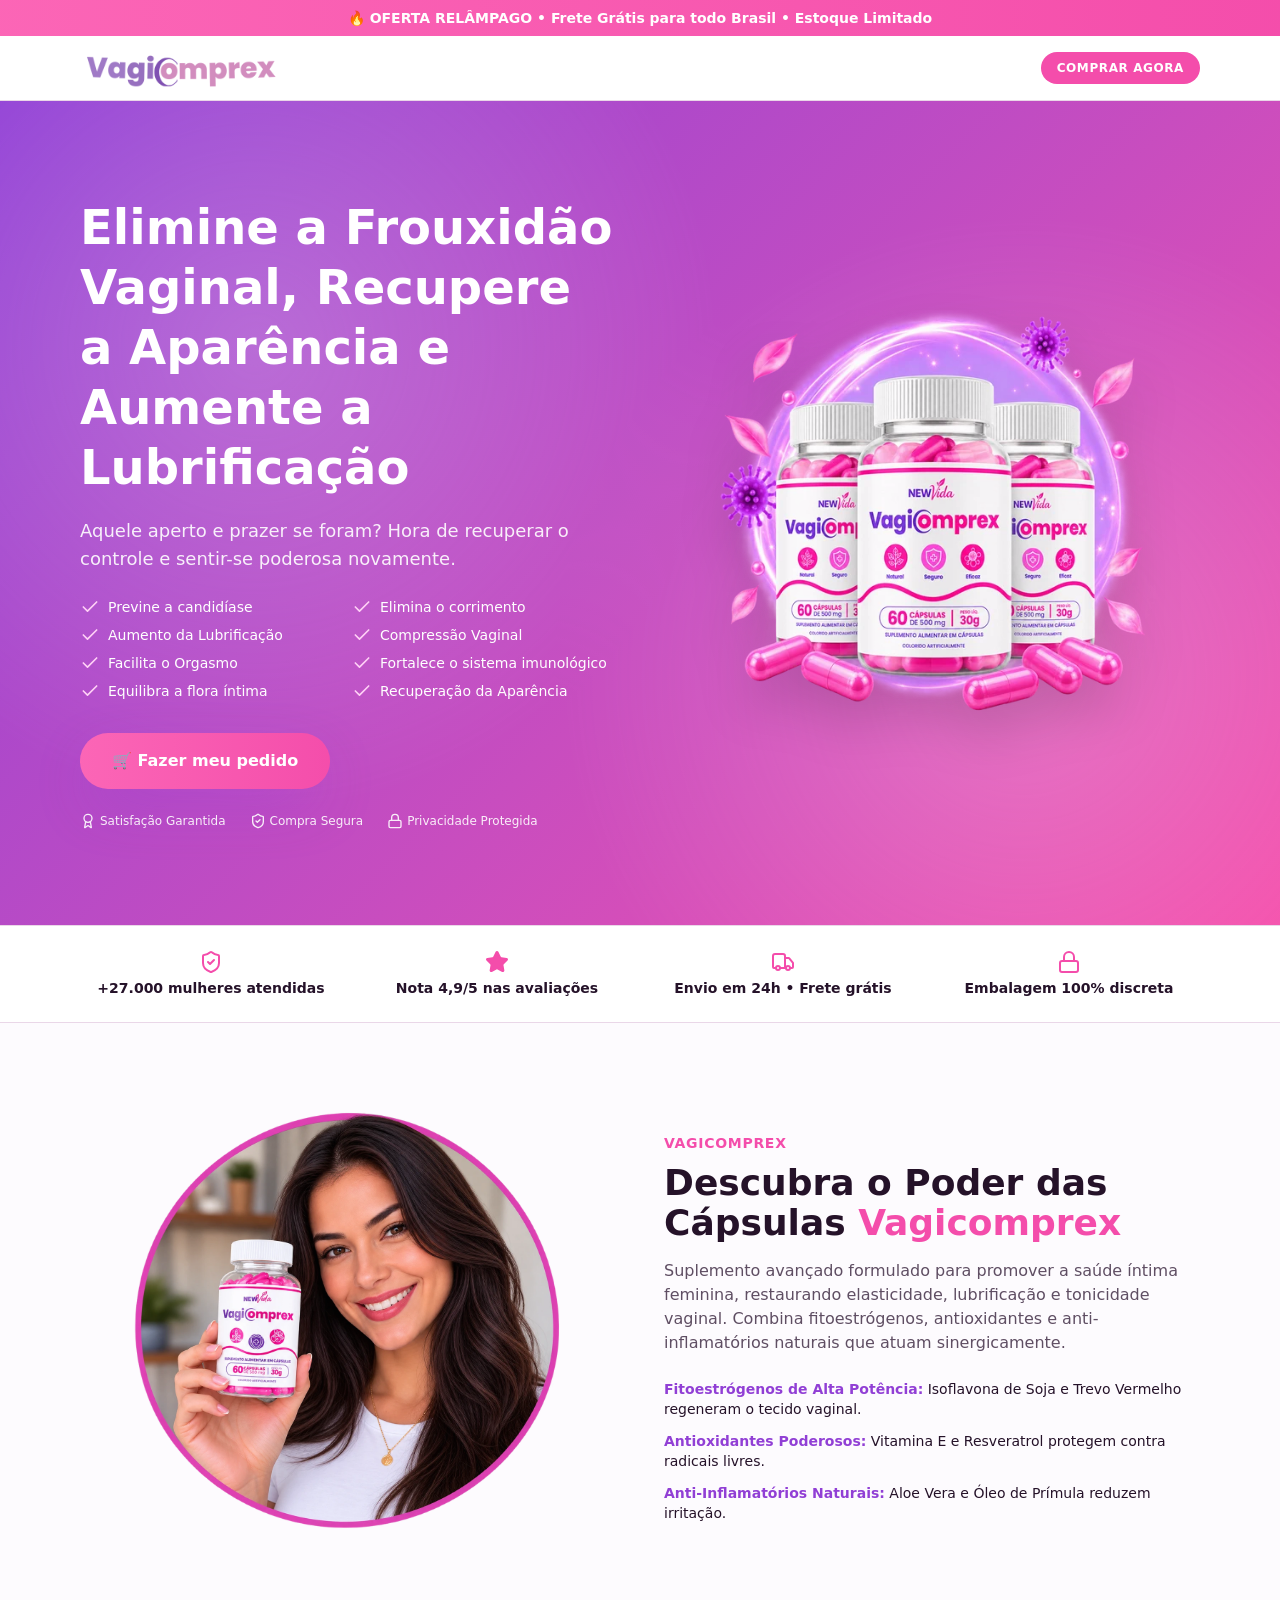
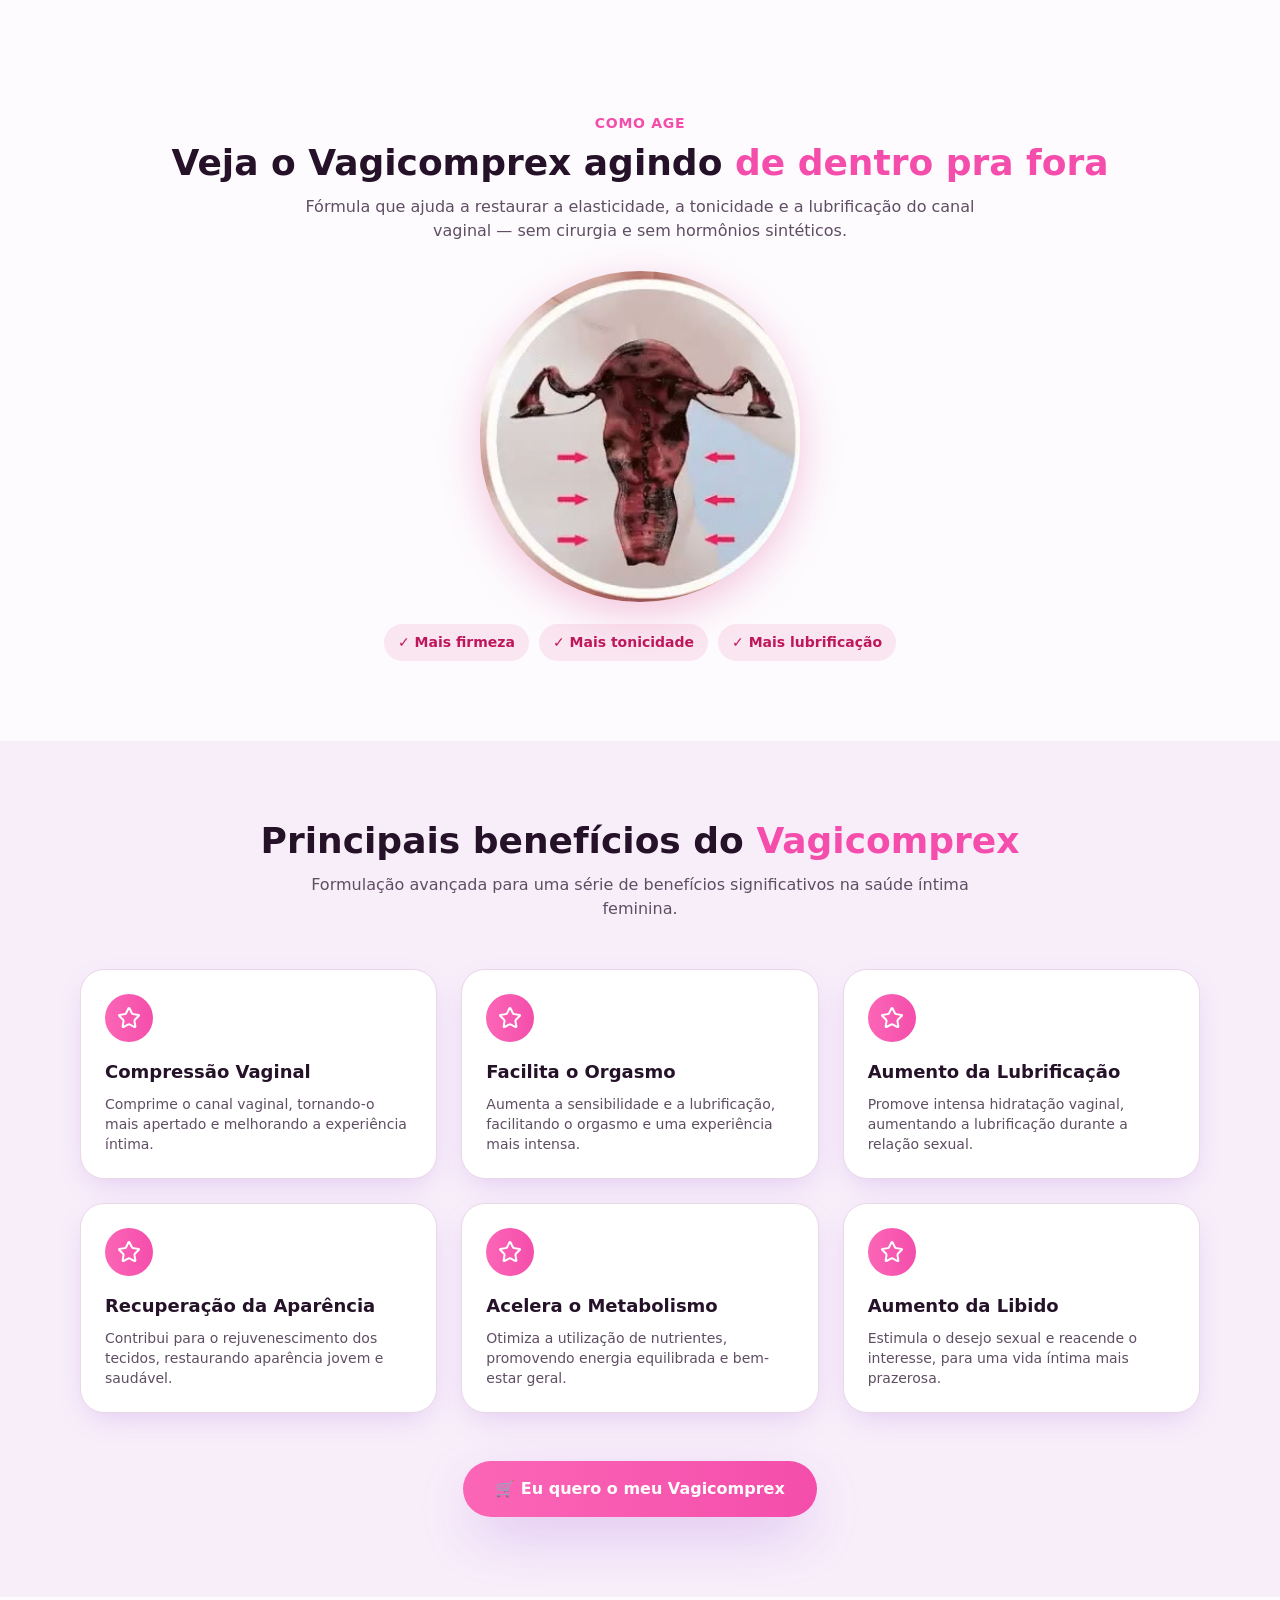
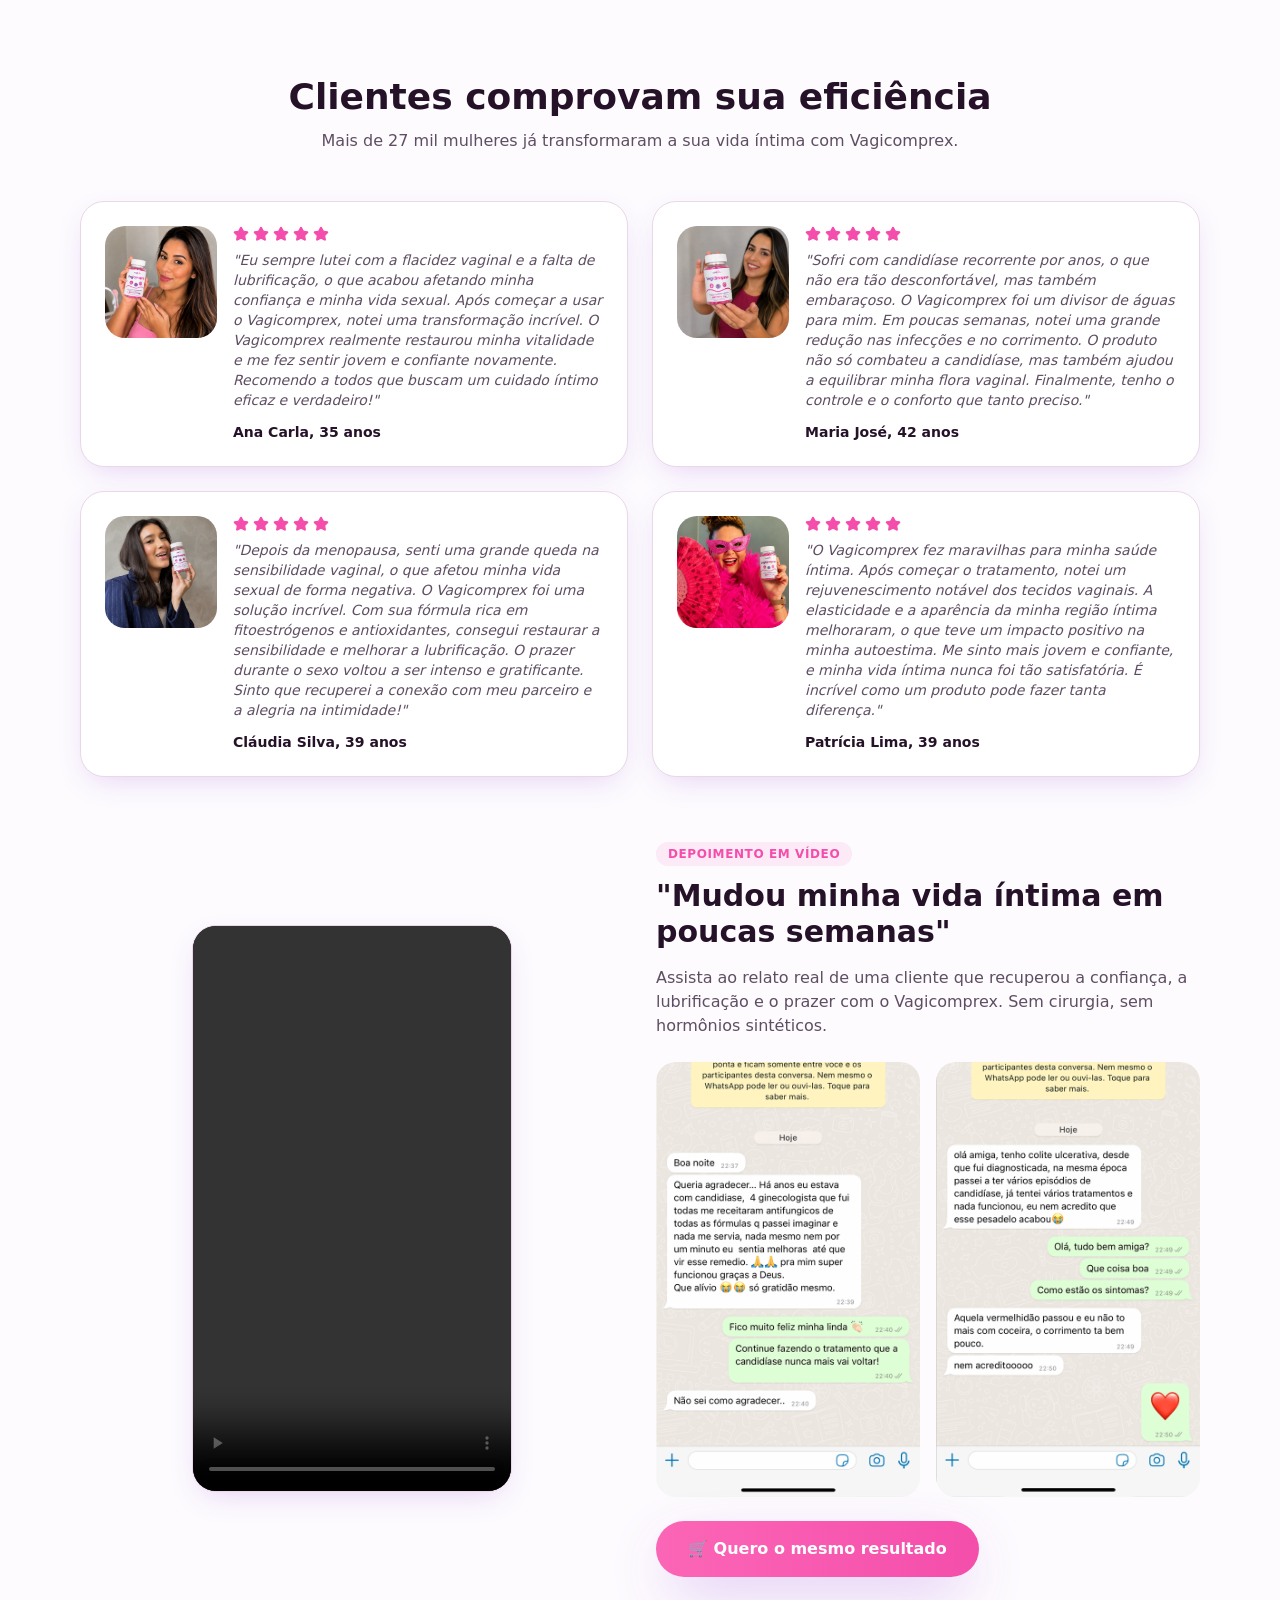
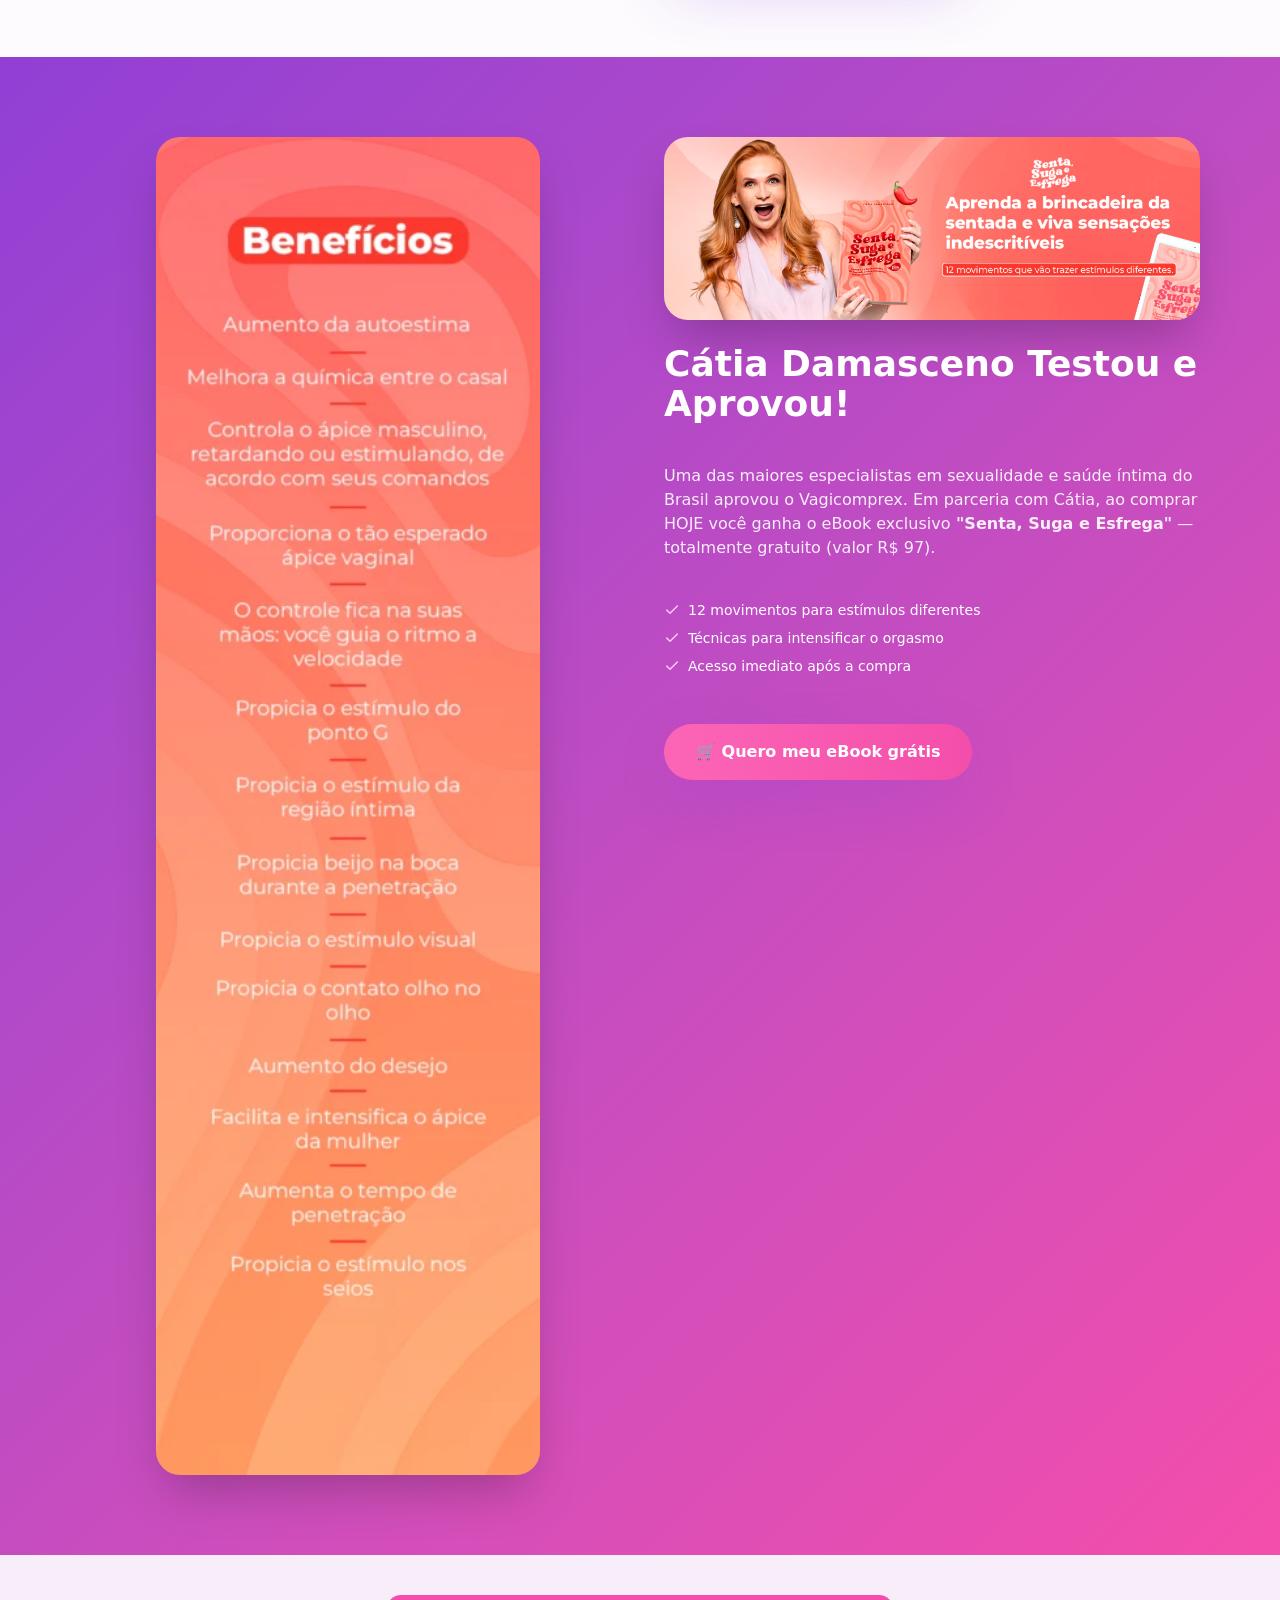
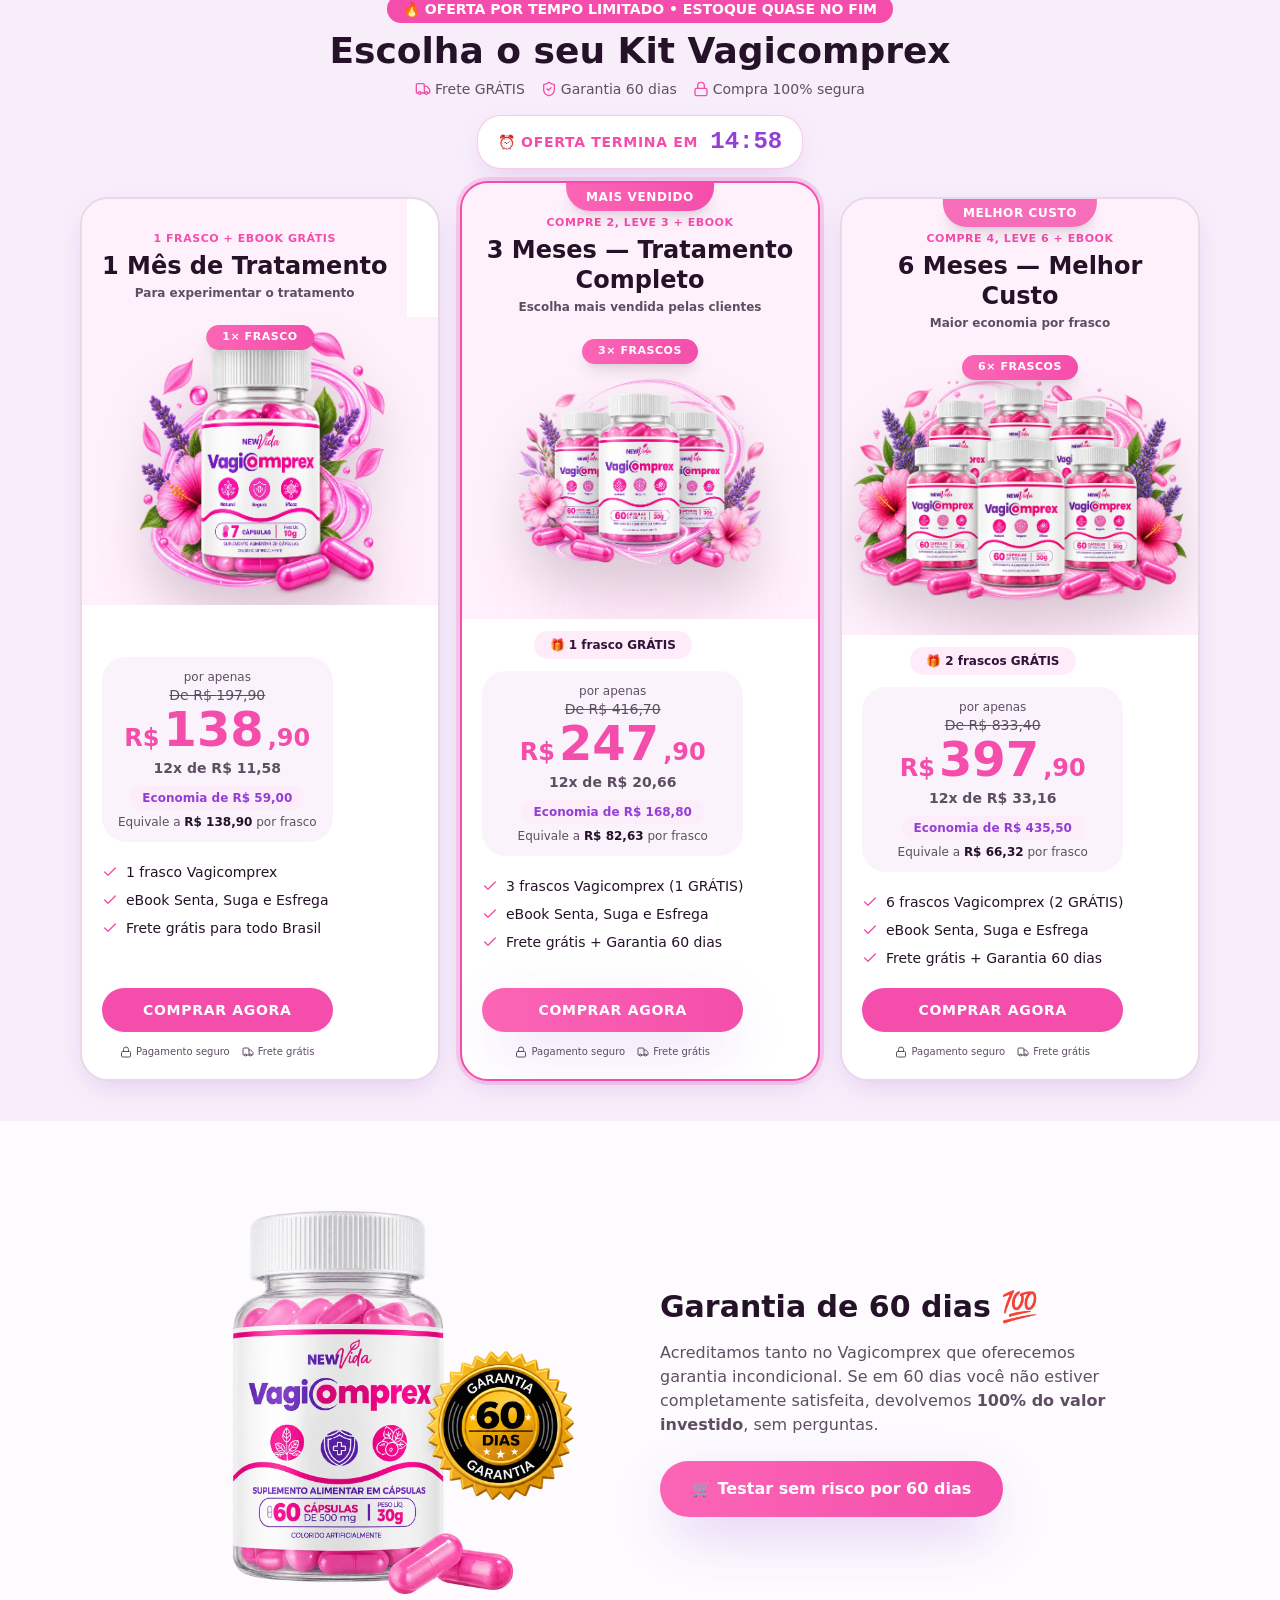
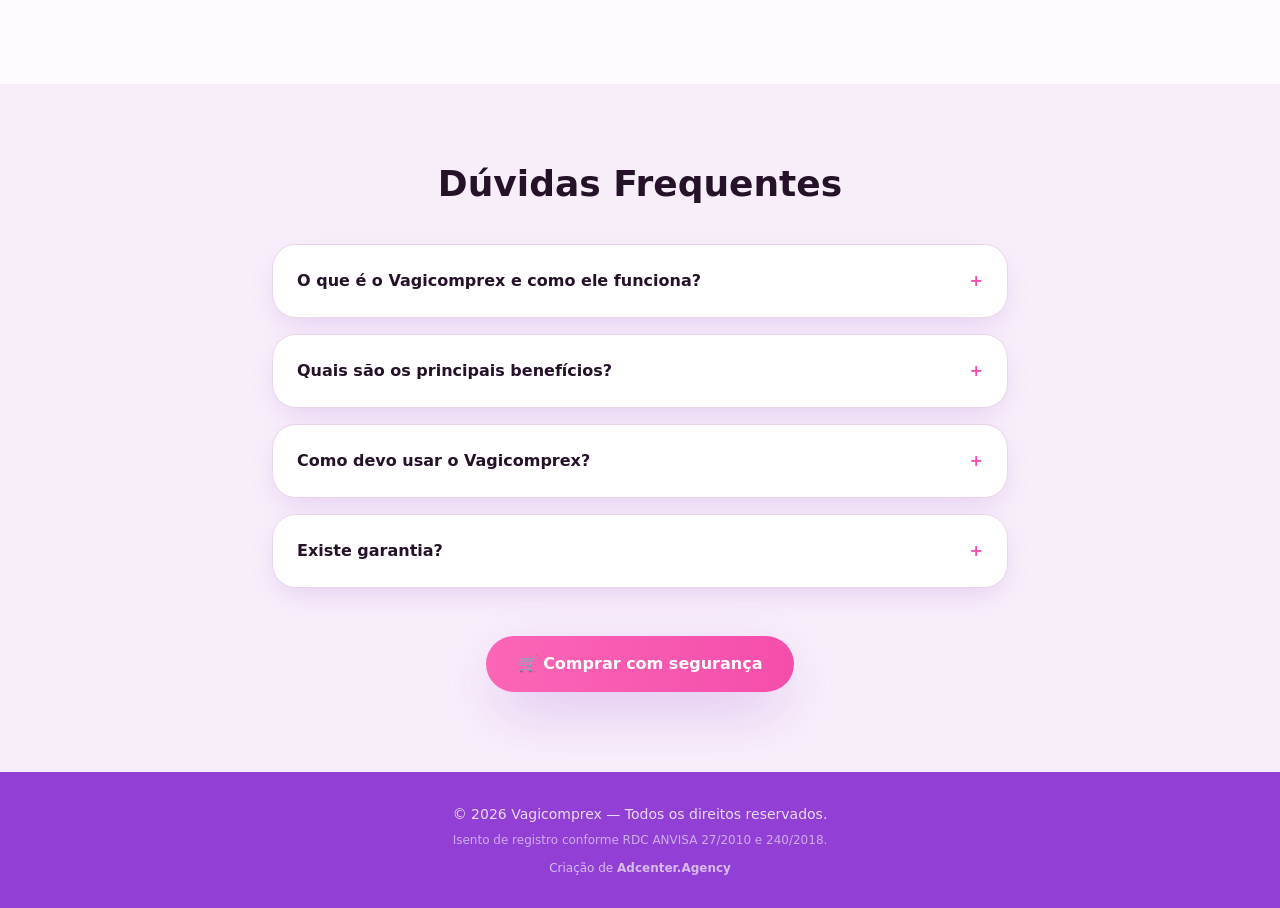
==== commit 765514c3: "PV-NOVA: secao Como age com video do mecanismo Adiciona a animacao da compressao (mp4 118KB + poster" ====
--- a/PV-NOVA/index.html
+++ b/PV-NOVA/index.html
@@ -1,4 +1,4 @@
-<!DOCTYPE html><html lang="pt-BR"><head><!-- Google Tag Manager --><script>(function(w,d,s,l,i){w[l]=w[l]||[];w[l].push({'gtm.start':new Date().getTime(),event:'gtm.js'});var f=d.getElementsByTagName(s)[0],j=d.createElement(s),dl=l!='dataLayer'?'&l='+l:'';j.async=true;j.src='https://www.googletagmanager.com/gtm.js?id='+i+dl;f.parentNode.insertBefore(j,f);})(window,document,'script','dataLayer','GTM-PBFR947J');</script><!-- End Google Tag Manager --><meta charSet="utf-8"/><meta name="viewport" content="width=device-width, initial-scale=1"/><link rel="preload" as="image" href="assets/logo-vagicomprex-D-wqzrUM.webp"/><link rel="preload" as="image" href="assets/hero-bottles-rKi9DuhF.webp"/><link rel="preload" as="image" href="assets/woman-bottle-D9S2hP_z.webp"/><link rel="preload" as="image" href="assets/catia-Y3AcYb2m.webp"/><link rel="preload" as="image" href="assets/ebook-banner-C6BvcG2r.webp"/><link rel="preload" as="image" href="assets/pack-1-bottle-DJbhL7bN.webp"/><link rel="preload" as="image" href="assets/pack-3-bottles-o0DyJwtf.webp"/><link rel="preload" as="image" href="assets/pack-6-bottles-Cvo0u4Qf.webp"/><link rel="preload" as="image" href="assets/product-guarantee-BHp1S-IY.webp"/><link rel="stylesheet" href="assets/styles-DiCXmHlP.css" data-precedence="default"/><title>Vagicomprex — Saúde Íntima Feminina | Compressão, Lubrificação e Bem-Estar</title><meta name="author" content="Adcenter.Agency"/><meta name="generator" content="Adcenter.Agency"/><meta name="robots" content="index, follow, noarchive, nosnippet"/><meta property="og:title" content="Vagicomprex — Saúde Íntima Feminina | Compressão, Lubrificação e Bem-Estar"/><meta property="og:description" content="Vagicomprex: cápsulas para saúde íntima feminina. Restaure elasticidade, lubrificação e tonicidade vaginal. Garantia de 60 dias."/><meta property="og:site_name" content="Vagicomprex"/><meta property="og:type" content="website"/><meta name="twitter:card" content="summary"/><meta name="twitter:title" content="Vagicomprex — Saúde Íntima Feminina | Compressão, Lubrificação e Bem-Estar"/><meta name="twitter:description" content="Vagicomprex: cápsulas para saúde íntima feminina. Restaure elasticidade, lubrificação e tonicidade vaginal. Garantia de 60 dias."/><meta property="og:image" content="https://storage.googleapis.com/gpt-engineer-file-uploads/szlgwk3vRcQShXbozHcHv8aC0g12/social-images/social-1779534471579-5-1024x929.png.webp"/><meta name="twitter:image" content="https://storage.googleapis.com/gpt-engineer-file-uploads/szlgwk3vRcQShXbozHcHv8aC0g12/social-images/social-1779534471579-5-1024x929.png.webp"/><meta name="description" content="Vagicomprex: cápsulas para saúde íntima feminina. Restaure elasticidade, lubrificação e tonicidade vaginal. Garantia de 60 dias."/><script type="application/ld+json">{"@context":"https://schema.org","@type":"FAQPage","mainEntity":[{"@type":"Question","name":"O que é o Vagicomprex e como ele funciona?","acceptedAnswer":{"@type":"Answer","text":"É um suplemento avançado em cápsulas para a saúde íntima feminina. As cápsulas são de uso oral: os componentes bioativos — fitoestrógenos, antioxidantes e anti-inflamatórios — são absorvidos pelo organismo e agem de dentro para fora, promovendo elasticidade, lubrificação e tonicidade vaginal."}},{"@type":"Question","name":"Quais são os principais benefícios?","acceptedAnswer":{"@type":"Answer","text":"Restaura a elasticidade e lubrificação, alivia sintomas da menopausa, combate infecções, equilibra a flora íntima e aumenta sensibilidade e prazer."}},{"@type":"Question","name":"Como devo usar o Vagicomprex?","acceptedAnswer":{"@type":"Answer","text":"Tome 2 cápsulas ao dia com um copo de água, sempre no mesmo horário. O uso é contínuo — a constância é o que traz resultado."}},{"@type":"Question","name":"Existe garantia?","acceptedAnswer":{"@type":"Answer","text":"Sim! Oferecemos garantia incondicional de 60 dias. Se não ficar satisfeita, devolvemos 100% do valor investido."}}]}</script><script>!function(f,b,e,v,n,t,s){if(f.fbq)return;n=f.fbq=function(){n.callMethod?n.callMethod.apply(n,arguments):n.queue.push(arguments)};if(!f._fbq)f._fbq=n;n.push=n;n.loaded=!0;n.version='2.0';n.queue=[];t=b.createElement(e);t.async=!0;t.src=v;s=b.getElementsByTagName(e)[0];s.parentNode.insertBefore(t,s)}(window,document,'script','https://connect.facebook.net/en_US/fbevents.js');window.__FB_PIXEL_ID__='627260033595972';fbq('init','627260033595972');fbq('track','PageView');</script><noscript><img height="1" width="1" style="display:none" src="https://www.facebook.com/tr?id=627260033595972&amp;ev=PageView&amp;noscript=1" alt=""/></noscript><script>!function(w,d,t){w.TiktokAnalyticsObject=t;var ttq=w[t]=w[t]||[];ttq.methods=["page","track","identify","instances","debug","on","off","once","ready","alias","group","enableCookie","disableCookie","holdConsent","revokeConsent","grantConsent"],ttq.setAndDefer=function(t,e){t[e]=function(){t.push([e].concat(Array.prototype.slice.call(arguments,0)))}};for(var i=0;i<ttq.methods.length;i++)ttq.setAndDefer(ttq,ttq.methods[i]);ttq.instance=function(t){for(var e=ttq._i[t]||[],n=0;n<ttq.methods.length;n++)ttq.setAndDefer(e,ttq.methods[n]);return e},ttq.load=function(e,n){var r="https://analytics.tiktok.com/i18n/pixel/events.js",o=n&&n.partner;ttq._i=ttq._i||{},ttq._i[e]=[],ttq._i[e]._u=r,ttq._t=ttq._t||{},ttq._t[e]=+new Date,ttq._o=ttq._o||{},ttq._o[e]=n||{};n=document.createElement("script");n.type="text/javascript",n.async=!0,n.src=r+"?sdkid="+e+"&lib="+t;e=document.getElementsByTagName("script")[0];e.parentNode.insertBefore(n,e)};ttq.load("DABOJ0JC77UES974D6CG");ttq.page();}(window,document,"ttq");</script></head><body><!-- Google Tag Manager (noscript) --><noscript><iframe src="https://www.googletagmanager.com/ns.html?id=GTM-PBFR947J" height="0" width="0" style="display:none;visibility:hidden"></iframe></noscript><!-- End Google Tag Manager (noscript) --><!--$--><div class="min-h-screen bg-background"><div class="bg-[image:var(--gradient-pink)] py-2 text-center text-xs sm:text-sm font-semibold text-primary-foreground">🔥 OFERTA RELÂMPAGO • Frete Grátis para todo Brasil • Estoque Limitado</div><header class="border-b bg-card"><div class="container mx-auto flex max-w-6xl items-center justify-between px-4 py-3"><img src="assets/logo-vagicomprex-D-wqzrUM.webp" alt="Vagicomprex" class="h-8 md:h-10 w-auto"/><a href="#preco" class="hidden sm:inline-flex items-center gap-2 rounded-full bg-primary px-4 py-2 text-xs font-bold uppercase tracking-wider text-primary-foreground hover:opacity-90">Comprar agora</a></div></header><section class="relative overflow-hidden bg-[image:var(--gradient-hero)] py-16 md:py-24"><div class="absolute inset-0 opacity-20" style="background-image:radial-gradient(circle at 20% 30%, white 0%, transparent 40%), radial-gradient(circle at 80% 70%, white 0%, transparent 40%)"></div><div class="container relative mx-auto grid max-w-6xl gap-12 px-4 md:grid-cols-2 md:items-center"><div class="text-primary-foreground"><h1 class="text-4xl font-extrabold leading-tight md:text-5xl">Elimine a Frouxidão Vaginal, Recupere a Aparência e Aumente a Lubrificação</h1><p class="mt-5 text-lg opacity-90">Aquele aperto e prazer se foram? Hora de recuperar o controle e sentir-se poderosa novamente.</p><ul class="mt-6 grid gap-2 sm:grid-cols-2"><li class="flex items-center gap-2 text-sm font-medium"><svg xmlns="http://www.w3.org/2000/svg" width="24" height="24" viewBox="0 0 24 24" fill="none" stroke="currentColor" stroke-width="2" stroke-linecap="round" stroke-linejoin="round" class="lucide lucide-check h-5 w-5 shrink-0 text-accent" aria-hidden="true"><path d="M20 6 9 17l-5-5"></path></svg> <!-- -->Previne a candidíase</li><li class="flex items-center gap-2 text-sm font-medium"><svg xmlns="http://www.w3.org/2000/svg" width="24" height="24" viewBox="0 0 24 24" fill="none" stroke="currentColor" stroke-width="2" stroke-linecap="round" stroke-linejoin="round" class="lucide lucide-check h-5 w-5 shrink-0 text-accent" aria-hidden="true"><path d="M20 6 9 17l-5-5"></path></svg> <!-- -->Elimina o corrimento</li><li class="flex items-center gap-2 text-sm font-medium"><svg xmlns="http://www.w3.org/2000/svg" width="24" height="24" viewBox="0 0 24 24" fill="none" stroke="currentColor" stroke-width="2" stroke-linecap="round" stroke-linejoin="round" class="lucide lucide-check h-5 w-5 shrink-0 text-accent" aria-hidden="true"><path d="M20 6 9 17l-5-5"></path></svg> <!-- -->Aumento da Lubrificação</li><li class="flex items-center gap-2 text-sm font-medium"><svg xmlns="http://www.w3.org/2000/svg" width="24" height="24" viewBox="0 0 24 24" fill="none" stroke="currentColor" stroke-width="2" stroke-linecap="round" stroke-linejoin="round" class="lucide lucide-check h-5 w-5 shrink-0 text-accent" aria-hidden="true"><path d="M20 6 9 17l-5-5"></path></svg> <!-- -->Compressão Vaginal</li><li class="flex items-center gap-2 text-sm font-medium"><svg xmlns="http://www.w3.org/2000/svg" width="24" height="24" viewBox="0 0 24 24" fill="none" stroke="currentColor" stroke-width="2" stroke-linecap="round" stroke-linejoin="round" class="lucide lucide-check h-5 w-5 shrink-0 text-accent" aria-hidden="true"><path d="M20 6 9 17l-5-5"></path></svg> <!-- -->Facilita o Orgasmo</li><li class="flex items-center gap-2 text-sm font-medium"><svg xmlns="http://www.w3.org/2000/svg" width="24" height="24" viewBox="0 0 24 24" fill="none" stroke="currentColor" stroke-width="2" stroke-linecap="round" stroke-linejoin="round" class="lucide lucide-check h-5 w-5 shrink-0 text-accent" aria-hidden="true"><path d="M20 6 9 17l-5-5"></path></svg> <!-- -->Fortalece o sistema imunológico</li><li class="flex items-center gap-2 text-sm font-medium"><svg xmlns="http://www.w3.org/2000/svg" width="24" height="24" viewBox="0 0 24 24" fill="none" stroke="currentColor" stroke-width="2" stroke-linecap="round" stroke-linejoin="round" class="lucide lucide-check h-5 w-5 shrink-0 text-accent" aria-hidden="true"><path d="M20 6 9 17l-5-5"></path></svg> <!-- -->Equilibra a flora íntima</li><li class="flex items-center gap-2 text-sm font-medium"><svg xmlns="http://www.w3.org/2000/svg" width="24" height="24" viewBox="0 0 24 24" fill="none" stroke="currentColor" stroke-width="2" stroke-linecap="round" stroke-linejoin="round" class="lucide lucide-check h-5 w-5 shrink-0 text-accent" aria-hidden="true"><path d="M20 6 9 17l-5-5"></path></svg> <!-- -->Recuperação da Aparência</li></ul><div class="mt-8"><a href="#preco" class="inline-flex items-center justify-center gap-2 rounded-full bg-[image:var(--gradient-pink)] px-8 py-4 text-base font-bold text-primary-foreground shadow-[var(--shadow-glow)] transition-transform hover:scale-105">🛒 <!-- -->Fazer meu pedido</a></div><div class="mt-6 flex flex-wrap gap-6 text-xs opacity-90"><span class="flex items-center gap-1"><svg xmlns="http://www.w3.org/2000/svg" width="24" height="24" viewBox="0 0 24 24" fill="none" stroke="currentColor" stroke-width="2" stroke-linecap="round" stroke-linejoin="round" class="lucide lucide-award h-4 w-4" aria-hidden="true"><path d="m15.477 12.89 1.515 8.526a.5.5 0 0 1-.81.47l-3.58-2.687a1 1 0 0 0-1.197 0l-3.586 2.686a.5.5 0 0 1-.81-.469l1.514-8.526"></path><circle cx="12" cy="8" r="6"></circle></svg> Satisfação Garantida</span><span class="flex items-center gap-1"><svg xmlns="http://www.w3.org/2000/svg" width="24" height="24" viewBox="0 0 24 24" fill="none" stroke="currentColor" stroke-width="2" stroke-linecap="round" stroke-linejoin="round" class="lucide lucide-shield-check h-4 w-4" aria-hidden="true"><path d="M20 13c0 5-3.5 7.5-7.66 8.95a1 1 0 0 1-.67-.01C7.5 20.5 4 18 4 13V6a1 1 0 0 1 1-1c2 0 4.5-1.2 6.24-2.72a1.17 1.17 0 0 1 1.52 0C14.51 3.81 17 5 19 5a1 1 0 0 1 1 1z"></path><path d="m9 12 2 2 4-4"></path></svg> Compra Segura</span><span class="flex items-center gap-1"><svg xmlns="http://www.w3.org/2000/svg" width="24" height="24" viewBox="0 0 24 24" fill="none" stroke="currentColor" stroke-width="2" stroke-linecap="round" stroke-linejoin="round" class="lucide lucide-lock h-4 w-4" aria-hidden="true"><rect width="18" height="11" x="3" y="11" rx="2" ry="2"></rect><path d="M7 11V7a5 5 0 0 1 10 0v4"></path></svg> Privacidade Protegida</span></div></div><div class="relative"><div class="absolute inset-0 -z-10 rounded-full bg-primary/40 blur-3xl"></div><img src="assets/hero-bottles-rKi9DuhF.webp" alt="Vagicomprex frasco" class="mx-auto w-full max-w-md drop-shadow-2xl"/></div></div></section><section class="border-y bg-card py-6"><div class="container mx-auto grid max-w-6xl grid-cols-2 gap-6 px-4 text-center text-xs font-semibold md:grid-cols-4 md:text-sm"><div class="flex flex-col items-center gap-1"><svg xmlns="http://www.w3.org/2000/svg" width="24" height="24" viewBox="0 0 24 24" fill="none" stroke="currentColor" stroke-width="2" stroke-linecap="round" stroke-linejoin="round" class="lucide lucide-shield-check h-6 w-6 text-primary" aria-hidden="true"><path d="M20 13c0 5-3.5 7.5-7.66 8.95a1 1 0 0 1-.67-.01C7.5 20.5 4 18 4 13V6a1 1 0 0 1 1-1c2 0 4.5-1.2 6.24-2.72a1.17 1.17 0 0 1 1.52 0C14.51 3.81 17 5 19 5a1 1 0 0 1 1 1z"></path><path d="m9 12 2 2 4-4"></path></svg>+27.000 mulheres atendidas</div><div class="flex flex-col items-center gap-1"><svg xmlns="http://www.w3.org/2000/svg" width="24" height="24" viewBox="0 0 24 24" fill="none" stroke="currentColor" stroke-width="2" stroke-linecap="round" stroke-linejoin="round" class="lucide lucide-star h-6 w-6 fill-primary text-primary" aria-hidden="true"><path d="M11.525 2.295a.53.53 0 0 1 .95 0l2.31 4.679a2.123 2.123 0 0 0 1.595 1.16l5.166.756a.53.53 0 0 1 .294.904l-3.736 3.638a2.123 2.123 0 0 0-.611 1.878l.882 5.14a.53.53 0 0 1-.771.56l-4.618-2.428a2.122 2.122 0 0 0-1.973 0L6.396 21.01a.53.53 0 0 1-.77-.56l.881-5.139a2.122 2.122 0 0 0-.611-1.879L2.16 9.795a.53.53 0 0 1 .294-.906l5.165-.755a2.122 2.122 0 0 0 1.597-1.16z"></path></svg>Nota 4,9/5 nas avaliações</div><div class="flex flex-col items-center gap-1"><svg xmlns="http://www.w3.org/2000/svg" width="24" height="24" viewBox="0 0 24 24" fill="none" stroke="currentColor" stroke-width="2" stroke-linecap="round" stroke-linejoin="round" class="lucide lucide-truck h-6 w-6 text-primary" aria-hidden="true"><path d="M14 18V6a2 2 0 0 0-2-2H4a2 2 0 0 0-2 2v11a1 1 0 0 0 1 1h2"></path><path d="M15 18H9"></path><path d="M19 18h2a1 1 0 0 0 1-1v-3.65a1 1 0 0 0-.22-.624l-3.48-4.35A1 1 0 0 0 17.52 8H14"></path><circle cx="17" cy="18" r="2"></circle><circle cx="7" cy="18" r="2"></circle></svg>Envio em 24h • Frete grátis</div><div class="flex flex-col items-center gap-1"><svg xmlns="http://www.w3.org/2000/svg" width="24" height="24" viewBox="0 0 24 24" fill="none" stroke="currentColor" stroke-width="2" stroke-linecap="round" stroke-linejoin="round" class="lucide lucide-lock h-6 w-6 text-primary" aria-hidden="true"><rect width="18" height="11" x="3" y="11" rx="2" ry="2"></rect><path d="M7 11V7a5 5 0 0 1 10 0v4"></path></svg>Embalagem 100% discreta</div></div></section><section class="py-20"><div class="container mx-auto grid max-w-6xl gap-12 px-4 md:grid-cols-2 md:items-center"><img src="assets/woman-bottle-D9S2hP_z.webp" alt="Mulher segurando Vagicomprex" class="mx-auto w-full max-w-md rounded-3xl"/><div><span class="text-sm font-bold uppercase tracking-wider text-primary">Vagicomprex</span><h2 class="mt-2 text-3xl font-extrabold md:text-4xl">Descubra o Poder das Cápsulas <span class="text-primary">Vagicomprex</span></h2><p class="mt-4 text-muted-foreground">Suplemento avançado formulado para promover a saúde íntima feminina, restaurando elasticidade, lubrificação e tonicidade vaginal. Combina fitoestrógenos, antioxidantes e anti-inflamatórios naturais que atuam sinergicamente.</p><ul class="mt-6 space-y-3 text-sm"><li><strong class="text-secondary">Fitoestrógenos de Alta Potência:</strong> Isoflavona de Soja e Trevo Vermelho regeneram o tecido vaginal.</li><li><strong class="text-secondary">Antioxidantes Poderosos:</strong> Vitamina E e Resveratrol protegem contra radicais livres.</li><li><strong class="text-secondary">Anti-Inflamatórios Naturais:</strong> Aloe Vera e Óleo de Prímula reduzem irritação.</li></ul></div></div></section><section class="bg-muted py-20"><div class="container mx-auto max-w-6xl px-4"><h2 class="text-center text-3xl font-extrabold md:text-4xl">Principais benefícios do <span class="text-primary">Vagicomprex</span></h2><p class="mx-auto mt-3 max-w-2xl text-center text-muted-foreground">Formulação avançada para uma série de benefícios significativos na saúde íntima feminina.</p><div class="mt-12 grid gap-6 sm:grid-cols-2 lg:grid-cols-3"><div class="rounded-2xl border bg-card p-6 shadow-[var(--shadow-soft)] transition-transform hover:-translate-y-1"><div class="mb-4 flex h-12 w-12 items-center justify-center rounded-full bg-[image:var(--gradient-pink)] text-primary-foreground"><svg xmlns="http://www.w3.org/2000/svg" width="24" height="24" viewBox="0 0 24 24" fill="none" stroke="currentColor" stroke-width="2" stroke-linecap="round" stroke-linejoin="round" class="lucide lucide-star h-6 w-6" aria-hidden="true"><path d="M11.525 2.295a.53.53 0 0 1 .95 0l2.31 4.679a2.123 2.123 0 0 0 1.595 1.16l5.166.756a.53.53 0 0 1 .294.904l-3.736 3.638a2.123 2.123 0 0 0-.611 1.878l.882 5.14a.53.53 0 0 1-.771.56l-4.618-2.428a2.122 2.122 0 0 0-1.973 0L6.396 21.01a.53.53 0 0 1-.77-.56l.881-5.139a2.122 2.122 0 0 0-.611-1.879L2.16 9.795a.53.53 0 0 1 .294-.906l5.165-.755a2.122 2.122 0 0 0 1.597-1.16z"></path></svg></div><h3 class="text-lg font-bold">Compressão Vaginal</h3><p class="mt-2 text-sm text-muted-foreground">Comprime o canal vaginal, tornando-o mais apertado e melhorando a experiência íntima.</p></div><div class="rounded-2xl border bg-card p-6 shadow-[var(--shadow-soft)] transition-transform hover:-translate-y-1"><div class="mb-4 flex h-12 w-12 items-center justify-center rounded-full bg-[image:var(--gradient-pink)] text-primary-foreground"><svg xmlns="http://www.w3.org/2000/svg" width="24" height="24" viewBox="0 0 24 24" fill="none" stroke="currentColor" stroke-width="2" stroke-linecap="round" stroke-linejoin="round" class="lucide lucide-star h-6 w-6" aria-hidden="true"><path d="M11.525 2.295a.53.53 0 0 1 .95 0l2.31 4.679a2.123 2.123 0 0 0 1.595 1.16l5.166.756a.53.53 0 0 1 .294.904l-3.736 3.638a2.123 2.123 0 0 0-.611 1.878l.882 5.14a.53.53 0 0 1-.771.56l-4.618-2.428a2.122 2.122 0 0 0-1.973 0L6.396 21.01a.53.53 0 0 1-.77-.56l.881-5.139a2.122 2.122 0 0 0-.611-1.879L2.16 9.795a.53.53 0 0 1 .294-.906l5.165-.755a2.122 2.122 0 0 0 1.597-1.16z"></path></svg></div><h3 class="text-lg font-bold">Facilita o Orgasmo</h3><p class="mt-2 text-sm text-muted-foreground">Aumenta a sensibilidade e a lubrificação, facilitando o orgasmo e uma experiência mais intensa.</p></div><div class="rounded-2xl border bg-card p-6 shadow-[var(--shadow-soft)] transition-transform hover:-translate-y-1"><div class="mb-4 flex h-12 w-12 items-center justify-center rounded-full bg-[image:var(--gradient-pink)] text-primary-foreground"><svg xmlns="http://www.w3.org/2000/svg" width="24" height="24" viewBox="0 0 24 24" fill="none" stroke="currentColor" stroke-width="2" stroke-linecap="round" stroke-linejoin="round" class="lucide lucide-star h-6 w-6" aria-hidden="true"><path d="M11.525 2.295a.53.53 0 0 1 .95 0l2.31 4.679a2.123 2.123 0 0 0 1.595 1.16l5.166.756a.53.53 0 0 1 .294.904l-3.736 3.638a2.123 2.123 0 0 0-.611 1.878l.882 5.14a.53.53 0 0 1-.771.56l-4.618-2.428a2.122 2.122 0 0 0-1.973 0L6.396 21.01a.53.53 0 0 1-.77-.56l.881-5.139a2.122 2.122 0 0 0-.611-1.879L2.16 9.795a.53.53 0 0 1 .294-.906l5.165-.755a2.122 2.122 0 0 0 1.597-1.16z"></path></svg></div><h3 class="text-lg font-bold">Aumento da Lubrificação</h3><p class="mt-2 text-sm text-muted-foreground">Promove intensa hidratação vaginal, aumentando a lubrificação durante a relação sexual.</p></div><div class="rounded-2xl border bg-card p-6 shadow-[var(--shadow-soft)] transition-transform hover:-translate-y-1"><div class="mb-4 flex h-12 w-12 items-center justify-center rounded-full bg-[image:var(--gradient-pink)] text-primary-foreground"><svg xmlns="http://www.w3.org/2000/svg" width="24" height="24" viewBox="0 0 24 24" fill="none" stroke="currentColor" stroke-width="2" stroke-linecap="round" stroke-linejoin="round" class="lucide lucide-star h-6 w-6" aria-hidden="true"><path d="M11.525 2.295a.53.53 0 0 1 .95 0l2.31 4.679a2.123 2.123 0 0 0 1.595 1.16l5.166.756a.53.53 0 0 1 .294.904l-3.736 3.638a2.123 2.123 0 0 0-.611 1.878l.882 5.14a.53.53 0 0 1-.771.56l-4.618-2.428a2.122 2.122 0 0 0-1.973 0L6.396 21.01a.53.53 0 0 1-.77-.56l.881-5.139a2.122 2.122 0 0 0-.611-1.879L2.16 9.795a.53.53 0 0 1 .294-.906l5.165-.755a2.122 2.122 0 0 0 1.597-1.16z"></path></svg></div><h3 class="text-lg font-bold">Recuperação da Aparência</h3><p class="mt-2 text-sm text-muted-foreground">Contribui para o rejuvenescimento dos tecidos, restaurando aparência jovem e saudável.</p></div><div class="rounded-2xl border bg-card p-6 shadow-[var(--shadow-soft)] transition-transform hover:-translate-y-1"><div class="mb-4 flex h-12 w-12 items-center justify-center rounded-full bg-[image:var(--gradient-pink)] text-primary-foreground"><svg xmlns="http://www.w3.org/2000/svg" width="24" height="24" viewBox="0 0 24 24" fill="none" stroke="currentColor" stroke-width="2" stroke-linecap="round" stroke-linejoin="round" class="lucide lucide-star h-6 w-6" aria-hidden="true"><path d="M11.525 2.295a.53.53 0 0 1 .95 0l2.31 4.679a2.123 2.123 0 0 0 1.595 1.16l5.166.756a.53.53 0 0 1 .294.904l-3.736 3.638a2.123 2.123 0 0 0-.611 1.878l.882 5.14a.53.53 0 0 1-.771.56l-4.618-2.428a2.122 2.122 0 0 0-1.973 0L6.396 21.01a.53.53 0 0 1-.77-.56l.881-5.139a2.122 2.122 0 0 0-.611-1.879L2.16 9.795a.53.53 0 0 1 .294-.906l5.165-.755a2.122 2.122 0 0 0 1.597-1.16z"></path></svg></div><h3 class="text-lg font-bold">Acelera o Metabolismo</h3><p class="mt-2 text-sm text-muted-foreground">Otimiza a utilização de nutrientes, promovendo energia equilibrada e bem-estar geral.</p></div><div class="rounded-2xl border bg-card p-6 shadow-[var(--shadow-soft)] transition-transform hover:-translate-y-1"><div class="mb-4 flex h-12 w-12 items-center justify-center rounded-full bg-[image:var(--gradient-pink)] text-primary-foreground"><svg xmlns="http://www.w3.org/2000/svg" width="24" height="24" viewBox="0 0 24 24" fill="none" stroke="currentColor" stroke-width="2" stroke-linecap="round" stroke-linejoin="round" class="lucide lucide-star h-6 w-6" aria-hidden="true"><path d="M11.525 2.295a.53.53 0 0 1 .95 0l2.31 4.679a2.123 2.123 0 0 0 1.595 1.16l5.166.756a.53.53 0 0 1 .294.904l-3.736 3.638a2.123 2.123 0 0 0-.611 1.878l.882 5.14a.53.53 0 0 1-.771.56l-4.618-2.428a2.122 2.122 0 0 0-1.973 0L6.396 21.01a.53.53 0 0 1-.77-.56l.881-5.139a2.122 2.122 0 0 0-.611-1.879L2.16 9.795a.53.53 0 0 1 .294-.906l5.165-.755a2.122 2.122 0 0 0 1.597-1.16z"></path></svg></div><h3 class="text-lg font-bold">Aumento da Libido</h3><p class="mt-2 text-sm text-muted-foreground">Estimula o desejo sexual e reacende o interesse, para uma vida íntima mais prazerosa.</p></div></div><div class="mt-12 text-center"><a href="#preco" class="inline-flex items-center justify-center gap-2 rounded-full bg-[image:var(--gradient-pink)] px-8 py-4 text-base font-bold text-primary-foreground shadow-[var(--shadow-glow)] transition-transform hover:scale-105">🛒 <!-- -->Eu quero o meu Vagicomprex</a></div></div></section><section class="py-20"><div class="container mx-auto max-w-6xl px-4"><h2 class="text-center text-3xl font-extrabold md:text-4xl">Clientes comprovam sua eficiência</h2><p class="mx-auto mt-3 max-w-2xl text-center text-muted-foreground">Mais de 27 mil mulheres já transformaram a sua vida íntima com Vagicomprex.</p><div class="mt-12 grid gap-6 md:grid-cols-2"><div class="flex gap-4 rounded-2xl border bg-card p-6 shadow-[var(--shadow-soft)]"><img src="assets/customer1-BYIBza69.webp" alt="Cliente Ana Carla, 35 anos" class="h-24 w-24 flex-shrink-0 rounded-xl object-cover sm:h-28 sm:w-28" loading="lazy"/><div class="flex-1"><div class="flex gap-1 text-primary"><svg xmlns="http://www.w3.org/2000/svg" width="24" height="24" viewBox="0 0 24 24" fill="none" stroke="currentColor" stroke-width="2" stroke-linecap="round" stroke-linejoin="round" class="lucide lucide-star h-4 w-4 fill-current" aria-hidden="true"><path d="M11.525 2.295a.53.53 0 0 1 .95 0l2.31 4.679a2.123 2.123 0 0 0 1.595 1.16l5.166.756a.53.53 0 0 1 .294.904l-3.736 3.638a2.123 2.123 0 0 0-.611 1.878l.882 5.14a.53.53 0 0 1-.771.56l-4.618-2.428a2.122 2.122 0 0 0-1.973 0L6.396 21.01a.53.53 0 0 1-.77-.56l.881-5.139a2.122 2.122 0 0 0-.611-1.879L2.16 9.795a.53.53 0 0 1 .294-.906l5.165-.755a2.122 2.122 0 0 0 1.597-1.16z"></path></svg><svg xmlns="http://www.w3.org/2000/svg" width="24" height="24" viewBox="0 0 24 24" fill="none" stroke="currentColor" stroke-width="2" stroke-linecap="round" stroke-linejoin="round" class="lucide lucide-star h-4 w-4 fill-current" aria-hidden="true"><path d="M11.525 2.295a.53.53 0 0 1 .95 0l2.31 4.679a2.123 2.123 0 0 0 1.595 1.16l5.166.756a.53.53 0 0 1 .294.904l-3.736 3.638a2.123 2.123 0 0 0-.611 1.878l.882 5.14a.53.53 0 0 1-.771.56l-4.618-2.428a2.122 2.122 0 0 0-1.973 0L6.396 21.01a.53.53 0 0 1-.77-.56l.881-5.139a2.122 2.122 0 0 0-.611-1.879L2.16 9.795a.53.53 0 0 1 .294-.906l5.165-.755a2.122 2.122 0 0 0 1.597-1.16z"></path></svg><svg xmlns="http://www.w3.org/2000/svg" width="24" height="24" viewBox="0 0 24 24" fill="none" stroke="currentColor" stroke-width="2" stroke-linecap="round" stroke-linejoin="round" class="lucide lucide-star h-4 w-4 fill-current" aria-hidden="true"><path d="M11.525 2.295a.53.53 0 0 1 .95 0l2.31 4.679a2.123 2.123 0 0 0 1.595 1.16l5.166.756a.53.53 0 0 1 .294.904l-3.736 3.638a2.123 2.123 0 0 0-.611 1.878l.882 5.14a.53.53 0 0 1-.771.56l-4.618-2.428a2.122 2.122 0 0 0-1.973 0L6.396 21.01a.53.53 0 0 1-.77-.56l.881-5.139a2.122 2.122 0 0 0-.611-1.879L2.16 9.795a.53.53 0 0 1 .294-.906l5.165-.755a2.122 2.122 0 0 0 1.597-1.16z"></path></svg><svg xmlns="http://www.w3.org/2000/svg" width="24" height="24" viewBox="0 0 24 24" fill="none" stroke="currentColor" stroke-width="2" stroke-linecap="round" stroke-linejoin="round" class="lucide lucide-star h-4 w-4 fill-current" aria-hidden="true"><path d="M11.525 2.295a.53.53 0 0 1 .95 0l2.31 4.679a2.123 2.123 0 0 0 1.595 1.16l5.166.756a.53.53 0 0 1 .294.904l-3.736 3.638a2.123 2.123 0 0 0-.611 1.878l.882 5.14a.53.53 0 0 1-.771.56l-4.618-2.428a2.122 2.122 0 0 0-1.973 0L6.396 21.01a.53.53 0 0 1-.77-.56l.881-5.139a2.122 2.122 0 0 0-.611-1.879L2.16 9.795a.53.53 0 0 1 .294-.906l5.165-.755a2.122 2.122 0 0 0 1.597-1.16z"></path></svg><svg xmlns="http://www.w3.org/2000/svg" width="24" height="24" viewBox="0 0 24 24" fill="none" stroke="currentColor" stroke-width="2" stroke-linecap="round" stroke-linejoin="round" class="lucide lucide-star h-4 w-4 fill-current" aria-hidden="true"><path d="M11.525 2.295a.53.53 0 0 1 .95 0l2.31 4.679a2.123 2.123 0 0 0 1.595 1.16l5.166.756a.53.53 0 0 1 .294.904l-3.736 3.638a2.123 2.123 0 0 0-.611 1.878l.882 5.14a.53.53 0 0 1-.771.56l-4.618-2.428a2.122 2.122 0 0 0-1.973 0L6.396 21.01a.53.53 0 0 1-.77-.56l.881-5.139a2.122 2.122 0 0 0-.611-1.879L2.16 9.795a.53.53 0 0 1 .294-.906l5.165-.755a2.122 2.122 0 0 0 1.597-1.16z"></path></svg></div><p class="mt-2 text-sm italic text-muted-foreground">&quot;<!-- -->Eu sempre lutei com a flacidez vaginal e a falta de lubrificação, o que acabou afetando minha confiança e minha vida sexual. Após começar a usar o Vagicomprex, notei uma transformação incrível. O Vagicomprex realmente restaurou minha vitalidade e me fez sentir jovem e confiante novamente. Recomendo a todos que buscam um cuidado íntimo eficaz e verdadeiro!<!-- -->&quot;</p><p class="mt-3 text-sm font-bold">Ana Carla, 35 anos</p></div></div><div class="flex gap-4 rounded-2xl border bg-card p-6 shadow-[var(--shadow-soft)]"><img src="assets/customer2-C3eVI1_L.webp" alt="Cliente Maria José, 42 anos" class="h-24 w-24 flex-shrink-0 rounded-xl object-cover sm:h-28 sm:w-28" loading="lazy"/><div class="flex-1"><div class="flex gap-1 text-primary"><svg xmlns="http://www.w3.org/2000/svg" width="24" height="24" viewBox="0 0 24 24" fill="none" stroke="currentColor" stroke-width="2" stroke-linecap="round" stroke-linejoin="round" class="lucide lucide-star h-4 w-4 fill-current" aria-hidden="true"><path d="M11.525 2.295a.53.53 0 0 1 .95 0l2.31 4.679a2.123 2.123 0 0 0 1.595 1.16l5.166.756a.53.53 0 0 1 .294.904l-3.736 3.638a2.123 2.123 0 0 0-.611 1.878l.882 5.14a.53.53 0 0 1-.771.56l-4.618-2.428a2.122 2.122 0 0 0-1.973 0L6.396 21.01a.53.53 0 0 1-.77-.56l.881-5.139a2.122 2.122 0 0 0-.611-1.879L2.16 9.795a.53.53 0 0 1 .294-.906l5.165-.755a2.122 2.122 0 0 0 1.597-1.16z"></path></svg><svg xmlns="http://www.w3.org/2000/svg" width="24" height="24" viewBox="0 0 24 24" fill="none" stroke="currentColor" stroke-width="2" stroke-linecap="round" stroke-linejoin="round" class="lucide lucide-star h-4 w-4 fill-current" aria-hidden="true"><path d="M11.525 2.295a.53.53 0 0 1 .95 0l2.31 4.679a2.123 2.123 0 0 0 1.595 1.16l5.166.756a.53.53 0 0 1 .294.904l-3.736 3.638a2.123 2.123 0 0 0-.611 1.878l.882 5.14a.53.53 0 0 1-.771.56l-4.618-2.428a2.122 2.122 0 0 0-1.973 0L6.396 21.01a.53.53 0 0 1-.77-.56l.881-5.139a2.122 2.122 0 0 0-.611-1.879L2.16 9.795a.53.53 0 0 1 .294-.906l5.165-.755a2.122 2.122 0 0 0 1.597-1.16z"></path></svg><svg xmlns="http://www.w3.org/2000/svg" width="24" height="24" viewBox="0 0 24 24" fill="none" stroke="currentColor" stroke-width="2" stroke-linecap="round" stroke-linejoin="round" class="lucide lucide-star h-4 w-4 fill-current" aria-hidden="true"><path d="M11.525 2.295a.53.53 0 0 1 .95 0l2.31 4.679a2.123 2.123 0 0 0 1.595 1.16l5.166.756a.53.53 0 0 1 .294.904l-3.736 3.638a2.123 2.123 0 0 0-.611 1.878l.882 5.14a.53.53 0 0 1-.771.56l-4.618-2.428a2.122 2.122 0 0 0-1.973 0L6.396 21.01a.53.53 0 0 1-.77-.56l.881-5.139a2.122 2.122 0 0 0-.611-1.879L2.16 9.795a.53.53 0 0 1 .294-.906l5.165-.755a2.122 2.122 0 0 0 1.597-1.16z"></path></svg><svg xmlns="http://www.w3.org/2000/svg" width="24" height="24" viewBox="0 0 24 24" fill="none" stroke="currentColor" stroke-width="2" stroke-linecap="round" stroke-linejoin="round" class="lucide lucide-star h-4 w-4 fill-current" aria-hidden="true"><path d="M11.525 2.295a.53.53 0 0 1 .95 0l2.31 4.679a2.123 2.123 0 0 0 1.595 1.16l5.166.756a.53.53 0 0 1 .294.904l-3.736 3.638a2.123 2.123 0 0 0-.611 1.878l.882 5.14a.53.53 0 0 1-.771.56l-4.618-2.428a2.122 2.122 0 0 0-1.973 0L6.396 21.01a.53.53 0 0 1-.77-.56l.881-5.139a2.122 2.122 0 0 0-.611-1.879L2.16 9.795a.53.53 0 0 1 .294-.906l5.165-.755a2.122 2.122 0 0 0 1.597-1.16z"></path></svg><svg xmlns="http://www.w3.org/2000/svg" width="24" height="24" viewBox="0 0 24 24" fill="none" stroke="currentColor" stroke-width="2" stroke-linecap="round" stroke-linejoin="round" class="lucide lucide-star h-4 w-4 fill-current" aria-hidden="true"><path d="M11.525 2.295a.53.53 0 0 1 .95 0l2.31 4.679a2.123 2.123 0 0 0 1.595 1.16l5.166.756a.53.53 0 0 1 .294.904l-3.736 3.638a2.123 2.123 0 0 0-.611 1.878l.882 5.14a.53.53 0 0 1-.771.56l-4.618-2.428a2.122 2.122 0 0 0-1.973 0L6.396 21.01a.53.53 0 0 1-.77-.56l.881-5.139a2.122 2.122 0 0 0-.611-1.879L2.16 9.795a.53.53 0 0 1 .294-.906l5.165-.755a2.122 2.122 0 0 0 1.597-1.16z"></path></svg></div><p class="mt-2 text-sm italic text-muted-foreground">&quot;<!-- -->Sofri com candidíase recorrente por anos, o que não era tão desconfortável, mas também embaraçoso. O Vagicomprex foi um divisor de águas para mim. Em poucas semanas, notei uma grande redução nas infecções e no corrimento. O produto não só combateu a candidíase, mas também ajudou a equilibrar minha flora vaginal. Finalmente, tenho o controle e o conforto que tanto preciso.<!-- -->&quot;</p><p class="mt-3 text-sm font-bold">Maria José, 42 anos</p></div></div><div class="flex gap-4 rounded-2xl border bg-card p-6 shadow-[var(--shadow-soft)]"><img src="assets/customer3-Dlb0byNr.webp" alt="Cliente Cláudia Silva, 39 anos" class="h-24 w-24 flex-shrink-0 rounded-xl object-cover sm:h-28 sm:w-28" loading="lazy"/><div class="flex-1"><div class="flex gap-1 text-primary"><svg xmlns="http://www.w3.org/2000/svg" width="24" height="24" viewBox="0 0 24 24" fill="none" stroke="currentColor" stroke-width="2" stroke-linecap="round" stroke-linejoin="round" class="lucide lucide-star h-4 w-4 fill-current" aria-hidden="true"><path d="M11.525 2.295a.53.53 0 0 1 .95 0l2.31 4.679a2.123 2.123 0 0 0 1.595 1.16l5.166.756a.53.53 0 0 1 .294.904l-3.736 3.638a2.123 2.123 0 0 0-.611 1.878l.882 5.14a.53.53 0 0 1-.771.56l-4.618-2.428a2.122 2.122 0 0 0-1.973 0L6.396 21.01a.53.53 0 0 1-.77-.56l.881-5.139a2.122 2.122 0 0 0-.611-1.879L2.16 9.795a.53.53 0 0 1 .294-.906l5.165-.755a2.122 2.122 0 0 0 1.597-1.16z"></path></svg><svg xmlns="http://www.w3.org/2000/svg" width="24" height="24" viewBox="0 0 24 24" fill="none" stroke="currentColor" stroke-width="2" stroke-linecap="round" stroke-linejoin="round" class="lucide lucide-star h-4 w-4 fill-current" aria-hidden="true"><path d="M11.525 2.295a.53.53 0 0 1 .95 0l2.31 4.679a2.123 2.123 0 0 0 1.595 1.16l5.166.756a.53.53 0 0 1 .294.904l-3.736 3.638a2.123 2.123 0 0 0-.611 1.878l.882 5.14a.53.53 0 0 1-.771.56l-4.618-2.428a2.122 2.122 0 0 0-1.973 0L6.396 21.01a.53.53 0 0 1-.77-.56l.881-5.139a2.122 2.122 0 0 0-.611-1.879L2.16 9.795a.53.53 0 0 1 .294-.906l5.165-.755a2.122 2.122 0 0 0 1.597-1.16z"></path></svg><svg xmlns="http://www.w3.org/2000/svg" width="24" height="24" viewBox="0 0 24 24" fill="none" stroke="currentColor" stroke-width="2" stroke-linecap="round" stroke-linejoin="round" class="lucide lucide-star h-4 w-4 fill-current" aria-hidden="true"><path d="M11.525 2.295a.53.53 0 0 1 .95 0l2.31 4.679a2.123 2.123 0 0 0 1.595 1.16l5.166.756a.53.53 0 0 1 .294.904l-3.736 3.638a2.123 2.123 0 0 0-.611 1.878l.882 5.14a.53.53 0 0 1-.771.56l-4.618-2.428a2.122 2.122 0 0 0-1.973 0L6.396 21.01a.53.53 0 0 1-.77-.56l.881-5.139a2.122 2.122 0 0 0-.611-1.879L2.16 9.795a.53.53 0 0 1 .294-.906l5.165-.755a2.122 2.122 0 0 0 1.597-1.16z"></path></svg><svg xmlns="http://www.w3.org/2000/svg" width="24" height="24" viewBox="0 0 24 24" fill="none" stroke="currentColor" stroke-width="2" stroke-linecap="round" stroke-linejoin="round" class="lucide lucide-star h-4 w-4 fill-current" aria-hidden="true"><path d="M11.525 2.295a.53.53 0 0 1 .95 0l2.31 4.679a2.123 2.123 0 0 0 1.595 1.16l5.166.756a.53.53 0 0 1 .294.904l-3.736 3.638a2.123 2.123 0 0 0-.611 1.878l.882 5.14a.53.53 0 0 1-.771.56l-4.618-2.428a2.122 2.122 0 0 0-1.973 0L6.396 21.01a.53.53 0 0 1-.77-.56l.881-5.139a2.122 2.122 0 0 0-.611-1.879L2.16 9.795a.53.53 0 0 1 .294-.906l5.165-.755a2.122 2.122 0 0 0 1.597-1.16z"></path></svg><svg xmlns="http://www.w3.org/2000/svg" width="24" height="24" viewBox="0 0 24 24" fill="none" stroke="currentColor" stroke-width="2" stroke-linecap="round" stroke-linejoin="round" class="lucide lucide-star h-4 w-4 fill-current" aria-hidden="true"><path d="M11.525 2.295a.53.53 0 0 1 .95 0l2.31 4.679a2.123 2.123 0 0 0 1.595 1.16l5.166.756a.53.53 0 0 1 .294.904l-3.736 3.638a2.123 2.123 0 0 0-.611 1.878l.882 5.14a.53.53 0 0 1-.771.56l-4.618-2.428a2.122 2.122 0 0 0-1.973 0L6.396 21.01a.53.53 0 0 1-.77-.56l.881-5.139a2.122 2.122 0 0 0-.611-1.879L2.16 9.795a.53.53 0 0 1 .294-.906l5.165-.755a2.122 2.122 0 0 0 1.597-1.16z"></path></svg></div><p class="mt-2 text-sm italic text-muted-foreground">&quot;<!-- -->Depois da menopausa, senti uma grande queda na sensibilidade vaginal, o que afetou minha vida sexual de forma negativa. O Vagicomprex foi uma solução incrível. Com sua fórmula rica em fitoestrógenos e antioxidantes, consegui restaurar a sensibilidade e melhorar a lubrificação. O prazer durante o sexo voltou a ser intenso e gratificante. Sinto que recuperei a conexão com meu parceiro e a alegria na intimidade!<!-- -->&quot;</p><p class="mt-3 text-sm font-bold">Cláudia Silva, 39 anos</p></div></div><div class="flex gap-4 rounded-2xl border bg-card p-6 shadow-[var(--shadow-soft)]"><img src="assets/customer4-qkJgxyx1.webp" alt="Cliente Patrícia Lima, 39 anos" class="h-24 w-24 flex-shrink-0 rounded-xl object-cover sm:h-28 sm:w-28" loading="lazy"/><div class="flex-1"><div class="flex gap-1 text-primary"><svg xmlns="http://www.w3.org/2000/svg" width="24" height="24" viewBox="0 0 24 24" fill="none" stroke="currentColor" stroke-width="2" stroke-linecap="round" stroke-linejoin="round" class="lucide lucide-star h-4 w-4 fill-current" aria-hidden="true"><path d="M11.525 2.295a.53.53 0 0 1 .95 0l2.31 4.679a2.123 2.123 0 0 0 1.595 1.16l5.166.756a.53.53 0 0 1 .294.904l-3.736 3.638a2.123 2.123 0 0 0-.611 1.878l.882 5.14a.53.53 0 0 1-.771.56l-4.618-2.428a2.122 2.122 0 0 0-1.973 0L6.396 21.01a.53.53 0 0 1-.77-.56l.881-5.139a2.122 2.122 0 0 0-.611-1.879L2.16 9.795a.53.53 0 0 1 .294-.906l5.165-.755a2.122 2.122 0 0 0 1.597-1.16z"></path></svg><svg xmlns="http://www.w3.org/2000/svg" width="24" height="24" viewBox="0 0 24 24" fill="none" stroke="currentColor" stroke-width="2" stroke-linecap="round" stroke-linejoin="round" class="lucide lucide-star h-4 w-4 fill-current" aria-hidden="true"><path d="M11.525 2.295a.53.53 0 0 1 .95 0l2.31 4.679a2.123 2.123 0 0 0 1.595 1.16l5.166.756a.53.53 0 0 1 .294.904l-3.736 3.638a2.123 2.123 0 0 0-.611 1.878l.882 5.14a.53.53 0 0 1-.771.56l-4.618-2.428a2.122 2.122 0 0 0-1.973 0L6.396 21.01a.53.53 0 0 1-.77-.56l.881-5.139a2.122 2.122 0 0 0-.611-1.879L2.16 9.795a.53.53 0 0 1 .294-.906l5.165-.755a2.122 2.122 0 0 0 1.597-1.16z"></path></svg><svg xmlns="http://www.w3.org/2000/svg" width="24" height="24" viewBox="0 0 24 24" fill="none" stroke="currentColor" stroke-width="2" stroke-linecap="round" stroke-linejoin="round" class="lucide lucide-star h-4 w-4 fill-current" aria-hidden="true"><path d="M11.525 2.295a.53.53 0 0 1 .95 0l2.31 4.679a2.123 2.123 0 0 0 1.595 1.16l5.166.756a.53.53 0 0 1 .294.904l-3.736 3.638a2.123 2.123 0 0 0-.611 1.878l.882 5.14a.53.53 0 0 1-.771.56l-4.618-2.428a2.122 2.122 0 0 0-1.973 0L6.396 21.01a.53.53 0 0 1-.77-.56l.881-5.139a2.122 2.122 0 0 0-.611-1.879L2.16 9.795a.53.53 0 0 1 .294-.906l5.165-.755a2.122 2.122 0 0 0 1.597-1.16z"></path></svg><svg xmlns="http://www.w3.org/2000/svg" width="24" height="24" viewBox="0 0 24 24" fill="none" stroke="currentColor" stroke-width="2" stroke-linecap="round" stroke-linejoin="round" class="lucide lucide-star h-4 w-4 fill-current" aria-hidden="true"><path d="M11.525 2.295a.53.53 0 0 1 .95 0l2.31 4.679a2.123 2.123 0 0 0 1.595 1.16l5.166.756a.53.53 0 0 1 .294.904l-3.736 3.638a2.123 2.123 0 0 0-.611 1.878l.882 5.14a.53.53 0 0 1-.771.56l-4.618-2.428a2.122 2.122 0 0 0-1.973 0L6.396 21.01a.53.53 0 0 1-.77-.56l.881-5.139a2.122 2.122 0 0 0-.611-1.879L2.16 9.795a.53.53 0 0 1 .294-.906l5.165-.755a2.122 2.122 0 0 0 1.597-1.16z"></path></svg><svg xmlns="http://www.w3.org/2000/svg" width="24" height="24" viewBox="0 0 24 24" fill="none" stroke="currentColor" stroke-width="2" stroke-linecap="round" stroke-linejoin="round" class="lucide lucide-star h-4 w-4 fill-current" aria-hidden="true"><path d="M11.525 2.295a.53.53 0 0 1 .95 0l2.31 4.679a2.123 2.123 0 0 0 1.595 1.16l5.166.756a.53.53 0 0 1 .294.904l-3.736 3.638a2.123 2.123 0 0 0-.611 1.878l.882 5.14a.53.53 0 0 1-.771.56l-4.618-2.428a2.122 2.122 0 0 0-1.973 0L6.396 21.01a.53.53 0 0 1-.77-.56l.881-5.139a2.122 2.122 0 0 0-.611-1.879L2.16 9.795a.53.53 0 0 1 .294-.906l5.165-.755a2.122 2.122 0 0 0 1.597-1.16z"></path></svg></div><p class="mt-2 text-sm italic text-muted-foreground">&quot;<!-- -->O Vagicomprex fez maravilhas para minha saúde íntima. Após começar o tratamento, notei um rejuvenescimento notável dos tecidos vaginais. A elasticidade e a aparência da minha região íntima melhoraram, o que teve um impacto positivo na minha autoestima. Me sinto mais jovem e confiante, e minha vida íntima nunca foi tão satisfatória. É incrível como um produto pode fazer tanta diferença.<!-- -->&quot;</p><p class="mt-3 text-sm font-bold">Patrícia Lima, 39 anos</p></div></div></div><div class="mt-16 grid gap-8 md:grid-cols-2 md:items-center"><div class="mx-auto w-full max-w-xs overflow-hidden rounded-2xl border bg-card shadow-[var(--shadow-soft)]"><video src="videos/depoimento.mp4" controls="" playsInline="" preload="metadata" class="aspect-[9/16] w-full bg-black object-cover"></video></div><div><span class="inline-block rounded-full bg-primary/10 px-3 py-1 text-xs font-bold uppercase tracking-wider text-primary">Depoimento em vídeo</span><h3 class="mt-3 text-2xl font-extrabold md:text-3xl">&quot;Mudou minha vida íntima em poucas semanas&quot;</h3><p class="mt-4 text-muted-foreground">Assista ao relato real de uma cliente que recuperou a confiança, a lubrificação e o prazer com o Vagicomprex. Sem cirurgia, sem hormônios sintéticos.</p><div class="mt-6 grid grid-cols-2 gap-4"><img src="assets/dep1-9ndHD3ns.webp" alt="Depoimento cliente" class="rounded-xl object-cover" loading="lazy"/><img src="assets/dep3-BVbeM5aj.webp" alt="Depoimento cliente" class="rounded-xl object-cover" loading="lazy"/></div><div class="mt-6"><a href="#preco" class="inline-flex items-center justify-center gap-2 rounded-full bg-[image:var(--gradient-pink)] px-8 py-4 text-base font-bold text-primary-foreground shadow-[var(--shadow-glow)] transition-transform hover:scale-105">🛒 <!-- -->Quero o mesmo resultado</a></div></div></div></div></section><section class="bg-[image:var(--gradient-hero)] py-20 text-primary-foreground"><div class="container mx-auto grid max-w-6xl gap-12 px-4 md:grid-cols-2 md:items-start"><div class="flex flex-col items-center gap-6"><img src="assets/catia-Y3AcYb2m.webp" alt="Cátia Damasceno" class="mx-auto w-full max-w-sm rounded-2xl shadow-2xl"/></div><div class="flex flex-col gap-6"><img src="assets/ebook-banner-C6BvcG2r.webp" alt="eBook Senta, Suga e Esfrega - Cátia Damasceno" class="w-full rounded-2xl shadow-2xl"/><h2 class="text-3xl font-extrabold md:text-4xl">Cátia Damasceno Testou e Aprovou!</h2><p class="mt-4 opacity-90">Uma das maiores especialistas em sexualidade e saúde íntima do Brasil aprovou o Vagicomprex. Em parceria com Cátia, ao comprar HOJE você ganha o eBook exclusivo<strong> &quot;Senta, Suga e Esfrega&quot;</strong> — totalmente gratuito (valor R$ 97).</p><ul class="mt-4 space-y-2 text-sm"><li class="flex items-center gap-2"><svg xmlns="http://www.w3.org/2000/svg" width="24" height="24" viewBox="0 0 24 24" fill="none" stroke="currentColor" stroke-width="2" stroke-linecap="round" stroke-linejoin="round" class="lucide lucide-check h-4 w-4 text-accent" aria-hidden="true"><path d="M20 6 9 17l-5-5"></path></svg> 12 movimentos para estímulos diferentes</li><li class="flex items-center gap-2"><svg xmlns="http://www.w3.org/2000/svg" width="24" height="24" viewBox="0 0 24 24" fill="none" stroke="currentColor" stroke-width="2" stroke-linecap="round" stroke-linejoin="round" class="lucide lucide-check h-4 w-4 text-accent" aria-hidden="true"><path d="M20 6 9 17l-5-5"></path></svg> Técnicas para intensificar o orgasmo</li><li class="flex items-center gap-2"><svg xmlns="http://www.w3.org/2000/svg" width="24" height="24" viewBox="0 0 24 24" fill="none" stroke="currentColor" stroke-width="2" stroke-linecap="round" stroke-linejoin="round" class="lucide lucide-check h-4 w-4 text-accent" aria-hidden="true"><path d="M20 6 9 17l-5-5"></path></svg> Acesso imediato após a compra</li></ul><div class="mt-6"><a href="#preco" class="inline-flex items-center justify-center gap-2 rounded-full bg-[image:var(--gradient-pink)] px-8 py-4 text-base font-bold text-primary-foreground shadow-[var(--shadow-glow)] transition-transform hover:scale-105">🛒 <!-- -->Quero meu eBook grátis</a></div></div></div></section><section id="preco" class="bg-muted py-8 md:py-10"><div class="container mx-auto max-w-6xl px-4"><div class="text-center"><span class="inline-block animate-pulse rounded-full bg-primary px-4 py-1 text-sm font-bold text-primary-foreground">🔥 OFERTA POR TEMPO LIMITADO • ESTOQUE QUASE NO FIM</span><h2 class="mt-2 text-3xl font-extrabold md:text-4xl">Escolha o seu Kit Vagicomprex</h2><div class="mt-2 flex flex-wrap items-center justify-center gap-4 text-sm text-muted-foreground"><span class="flex items-center gap-1"><svg xmlns="http://www.w3.org/2000/svg" width="24" height="24" viewBox="0 0 24 24" fill="none" stroke="currentColor" stroke-width="2" stroke-linecap="round" stroke-linejoin="round" class="lucide lucide-truck h-4 w-4 text-primary" aria-hidden="true"><path d="M14 18V6a2 2 0 0 0-2-2H4a2 2 0 0 0-2 2v11a1 1 0 0 0 1 1h2"></path><path d="M15 18H9"></path><path d="M19 18h2a1 1 0 0 0 1-1v-3.65a1 1 0 0 0-.22-.624l-3.48-4.35A1 1 0 0 0 17.52 8H14"></path><circle cx="17" cy="18" r="2"></circle><circle cx="7" cy="18" r="2"></circle></svg> Frete GRÁTIS</span><span class="flex items-center gap-1"><svg xmlns="http://www.w3.org/2000/svg" width="24" height="24" viewBox="0 0 24 24" fill="none" stroke="currentColor" stroke-width="2" stroke-linecap="round" stroke-linejoin="round" class="lucide lucide-shield-check h-4 w-4 text-primary" aria-hidden="true"><path d="M20 13c0 5-3.5 7.5-7.66 8.95a1 1 0 0 1-.67-.01C7.5 20.5 4 18 4 13V6a1 1 0 0 1 1-1c2 0 4.5-1.2 6.24-2.72a1.17 1.17 0 0 1 1.52 0C14.51 3.81 17 5 19 5a1 1 0 0 1 1 1z"></path><path d="m9 12 2 2 4-4"></path></svg> Garantia 60 dias</span><span class="flex items-center gap-1"><svg xmlns="http://www.w3.org/2000/svg" width="24" height="24" viewBox="0 0 24 24" fill="none" stroke="currentColor" stroke-width="2" stroke-linecap="round" stroke-linejoin="round" class="lucide lucide-lock h-4 w-4 text-primary" aria-hidden="true"><rect width="18" height="11" x="3" y="11" rx="2" ry="2"></rect><path d="M7 11V7a5 5 0 0 1 10 0v4"></path></svg> Compra 100% segura</span></div><div class="mx-auto mt-4 inline-flex items-center gap-3 rounded-2xl border border-primary/30 bg-card px-5 py-2.5 shadow-[var(--shadow-soft)]"><span class="text-xs font-bold uppercase tracking-wider text-primary sm:text-sm">⏰ Oferta termina em</span><span class="font-mono text-xl font-extrabold text-secondary tabular-nums sm:text-2xl">15<!-- -->:<!-- -->00</span></div></div><div class="mt-7 grid gap-5 lg:grid-cols-3 lg:items-stretch"><button type="button" class="group relative flex min-h-full flex-col overflow-hidden rounded-3xl border-2 bg-card text-left shadow-[var(--shadow-soft)] transition-all hover:-translate-y-2 hover:shadow-[var(--shadow-glow)] border-border"><div class="bg-accent/30 px-5 pb-4 pt-8 text-center"><p class="text-[11px] font-extrabold uppercase tracking-wider text-primary">1 frasco + eBook grátis</p><h3 class="mt-1 text-2xl font-black leading-tight text-foreground">1 Mês de Tratamento</h3><p class="mt-1 text-xs font-semibold text-muted-foreground">Para experimentar o tratamento</p></div><div class="relative mx-auto flex h-72 w-full items-center justify-center overflow-hidden bg-accent/30 px-2"><div class="absolute bottom-2 left-1/2 h-6 w-3/5 -translate-x-1/2 rounded-[50%] bg-primary/25 blur-2xl"></div><img src="assets/pack-1-bottle-DJbhL7bN.webp" alt="Pacote com 1 frasco Vagicomprex" class="relative z-10 max-h-full w-full max-w-[340px] object-contain drop-shadow-2xl transition-transform duration-500 group-hover:scale-105"/><span class="absolute left-1/2 top-2 z-20 -translate-x-1/2 whitespace-nowrap rounded-full bg-[image:var(--gradient-pink)] px-4 py-1 text-[11px] font-extrabold uppercase tracking-wider text-primary-foreground shadow-lg">1<!-- -->× <!-- -->frasco</span></div><div class="flex flex-1 flex-col px-5 pb-5 pt-3"><div class="mx-auto mb-3 h-7"></div><div class="rounded-2xl bg-muted/70 px-4 py-3 text-center"><p class="text-xs text-muted-foreground">por apenas</p><p class="text-sm text-muted-foreground line-through">De R$ <!-- -->197,90</p><div class="flex items-baseline justify-center gap-1"><span class="text-2xl font-bold text-primary">R$</span><span class="text-4xl font-extrabold leading-none text-primary md:text-5xl">138</span><span class="text-2xl font-bold text-primary">,<!-- -->90</span></div><p class="mt-1 text-sm font-semibold text-muted-foreground">12x de R$ 11,58</p><p class="mt-2 inline-block rounded-full bg-accent/20 px-3 py-1 text-xs font-bold text-secondary">Economia de R$ <!-- -->59,00</p><p class="mt-1 text-xs text-muted-foreground">Equivale a <strong class="text-foreground">R$ <!-- -->138,90</strong> por frasco</p></div><ul class="my-5 space-y-2 text-sm"><li class="flex items-start gap-2"><svg xmlns="http://www.w3.org/2000/svg" width="24" height="24" viewBox="0 0 24 24" fill="none" stroke="currentColor" stroke-width="2" stroke-linecap="round" stroke-linejoin="round" class="lucide lucide-check mt-0.5 h-4 w-4 flex-shrink-0 text-primary" aria-hidden="true"><path d="M20 6 9 17l-5-5"></path></svg><span>1 frasco Vagicomprex</span></li><li class="flex items-start gap-2"><svg xmlns="http://www.w3.org/2000/svg" width="24" height="24" viewBox="0 0 24 24" fill="none" stroke="currentColor" stroke-width="2" stroke-linecap="round" stroke-linejoin="round" class="lucide lucide-check mt-0.5 h-4 w-4 flex-shrink-0 text-primary" aria-hidden="true"><path d="M20 6 9 17l-5-5"></path></svg><span>eBook Senta, Suga e Esfrega</span></li><li class="flex items-start gap-2"><svg xmlns="http://www.w3.org/2000/svg" width="24" height="24" viewBox="0 0 24 24" fill="none" stroke="currentColor" stroke-width="2" stroke-linecap="round" stroke-linejoin="round" class="lucide lucide-check mt-0.5 h-4 w-4 flex-shrink-0 text-primary" aria-hidden="true"><path d="M20 6 9 17l-5-5"></path></svg><span>Frete grátis para todo Brasil</span></li></ul><span class="mt-auto block rounded-full px-6 py-3 text-center text-sm font-extrabold uppercase tracking-wider transition-transform group-hover:scale-105 bg-primary text-primary-foreground">Comprar agora</span><p class="mt-3 flex items-center justify-center gap-3 text-[10px] text-muted-foreground"><span class="flex items-center gap-1"><svg xmlns="http://www.w3.org/2000/svg" width="24" height="24" viewBox="0 0 24 24" fill="none" stroke="currentColor" stroke-width="2" stroke-linecap="round" stroke-linejoin="round" class="lucide lucide-lock h-3 w-3" aria-hidden="true"><rect width="18" height="11" x="3" y="11" rx="2" ry="2"></rect><path d="M7 11V7a5 5 0 0 1 10 0v4"></path></svg> Pagamento seguro</span><span class="flex items-center gap-1"><svg xmlns="http://www.w3.org/2000/svg" width="24" height="24" viewBox="0 0 24 24" fill="none" stroke="currentColor" stroke-width="2" stroke-linecap="round" stroke-linejoin="round" class="lucide lucide-truck h-3 w-3" aria-hidden="true"><path d="M14 18V6a2 2 0 0 0-2-2H4a2 2 0 0 0-2 2v11a1 1 0 0 0 1 1h2"></path><path d="M15 18H9"></path><path d="M19 18h2a1 1 0 0 0 1-1v-3.65a1 1 0 0 0-.22-.624l-3.48-4.35A1 1 0 0 0 17.52 8H14"></path><circle cx="17" cy="18" r="2"></circle><circle cx="7" cy="18" r="2"></circle></svg> Frete grátis</span></p></div></button><button type="button" class="group relative flex min-h-full flex-col overflow-hidden rounded-3xl border-2 bg-card text-left shadow-[var(--shadow-soft)] transition-all hover:-translate-y-2 hover:shadow-[var(--shadow-glow)] border-primary lg:-mt-4 lg:mb-0 ring-4 ring-primary/20"><span class="absolute left-1/2 top-0 z-20 -translate-x-1/2 whitespace-nowrap rounded-b-2xl px-5 py-1.5 text-xs font-extrabold uppercase tracking-wider text-primary-foreground shadow-lg bg-[image:var(--gradient-pink)]">MAIS VENDIDO</span><div class="bg-accent/30 px-5 pb-4 pt-8 text-center"><p class="text-[11px] font-extrabold uppercase tracking-wider text-primary">Compre 2, leve 3 + eBook</p><h3 class="mt-1 text-2xl font-black leading-tight text-foreground">3 Meses — Tratamento Completo</h3><p class="mt-1 text-xs font-semibold text-muted-foreground">Escolha mais vendida pelas clientes</p></div><div class="relative mx-auto flex h-72 w-full items-center justify-center overflow-hidden bg-accent/30 px-2"><div class="absolute bottom-2 left-1/2 h-6 w-3/5 -translate-x-1/2 rounded-[50%] bg-primary/25 blur-2xl"></div><img src="assets/pack-3-bottles-o0DyJwtf.webp" alt="Pacote com 3 frascos Vagicomprex" class="relative z-10 max-h-full w-full max-w-[340px] object-contain drop-shadow-2xl transition-transform duration-500 group-hover:scale-105"/><span class="absolute left-1/2 top-2 z-20 -translate-x-1/2 whitespace-nowrap rounded-full bg-[image:var(--gradient-pink)] px-4 py-1 text-[11px] font-extrabold uppercase tracking-wider text-primary-foreground shadow-lg">3<!-- -->× <!-- -->frascos</span></div><div class="flex flex-1 flex-col px-5 pb-5 pt-3"><div class="mx-auto mb-3 h-7"><div class="rounded-full bg-accent/40 px-4 py-1.5 text-xs font-extrabold text-accent-foreground">🎁 <!-- -->1<!-- --> frasco<!-- --> GRÁTIS</div></div><div class="rounded-2xl bg-muted/70 px-4 py-3 text-center"><p class="text-xs text-muted-foreground">por apenas</p><p class="text-sm text-muted-foreground line-through">De R$ <!-- -->416,70</p><div class="flex items-baseline justify-center gap-1"><span class="text-2xl font-bold text-primary">R$</span><span class="text-4xl font-extrabold leading-none text-primary md:text-5xl">247</span><span class="text-2xl font-bold text-primary">,<!-- -->90</span></div><p class="mt-1 text-sm font-semibold text-muted-foreground">12x de R$ 20,66</p><p class="mt-2 inline-block rounded-full bg-accent/20 px-3 py-1 text-xs font-bold text-secondary">Economia de R$ <!-- -->168,80</p><p class="mt-1 text-xs text-muted-foreground">Equivale a <strong class="text-foreground">R$ <!-- -->82,63</strong> por frasco</p></div><ul class="my-5 space-y-2 text-sm"><li class="flex items-start gap-2"><svg xmlns="http://www.w3.org/2000/svg" width="24" height="24" viewBox="0 0 24 24" fill="none" stroke="currentColor" stroke-width="2" stroke-linecap="round" stroke-linejoin="round" class="lucide lucide-check mt-0.5 h-4 w-4 flex-shrink-0 text-primary" aria-hidden="true"><path d="M20 6 9 17l-5-5"></path></svg><span>3 frascos Vagicomprex (1 GRÁTIS)</span></li><li class="flex items-start gap-2"><svg xmlns="http://www.w3.org/2000/svg" width="24" height="24" viewBox="0 0 24 24" fill="none" stroke="currentColor" stroke-width="2" stroke-linecap="round" stroke-linejoin="round" class="lucide lucide-check mt-0.5 h-4 w-4 flex-shrink-0 text-primary" aria-hidden="true"><path d="M20 6 9 17l-5-5"></path></svg><span>eBook Senta, Suga e Esfrega</span></li><li class="flex items-start gap-2"><svg xmlns="http://www.w3.org/2000/svg" width="24" height="24" viewBox="0 0 24 24" fill="none" stroke="currentColor" stroke-width="2" stroke-linecap="round" stroke-linejoin="round" class="lucide lucide-check mt-0.5 h-4 w-4 flex-shrink-0 text-primary" aria-hidden="true"><path d="M20 6 9 17l-5-5"></path></svg><span>Frete grátis + Garantia 60 dias</span></li></ul><span class="mt-auto block rounded-full px-6 py-3 text-center text-sm font-extrabold uppercase tracking-wider transition-transform group-hover:scale-105 bg-[image:var(--gradient-pink)] text-primary-foreground shadow-[var(--shadow-glow)]">Comprar agora</span><p class="mt-3 flex items-center justify-center gap-3 text-[10px] text-muted-foreground"><span class="flex items-center gap-1"><svg xmlns="http://www.w3.org/2000/svg" width="24" height="24" viewBox="0 0 24 24" fill="none" stroke="currentColor" stroke-width="2" stroke-linecap="round" stroke-linejoin="round" class="lucide lucide-lock h-3 w-3" aria-hidden="true"><rect width="18" height="11" x="3" y="11" rx="2" ry="2"></rect><path d="M7 11V7a5 5 0 0 1 10 0v4"></path></svg> Pagamento seguro</span><span class="flex items-center gap-1"><svg xmlns="http://www.w3.org/2000/svg" width="24" height="24" viewBox="0 0 24 24" fill="none" stroke="currentColor" stroke-width="2" stroke-linecap="round" stroke-linejoin="round" class="lucide lucide-truck h-3 w-3" aria-hidden="true"><path d="M14 18V6a2 2 0 0 0-2-2H4a2 2 0 0 0-2 2v11a1 1 0 0 0 1 1h2"></path><path d="M15 18H9"></path><path d="M19 18h2a1 1 0 0 0 1-1v-3.65a1 1 0 0 0-.22-.624l-3.48-4.35A1 1 0 0 0 17.52 8H14"></path><circle cx="17" cy="18" r="2"></circle><circle cx="7" cy="18" r="2"></circle></svg> Frete grátis</span></p></div></button><button type="button" class="group relative flex min-h-full flex-col overflow-hidden rounded-3xl border-2 bg-card text-left shadow-[var(--shadow-soft)] transition-all hover:-translate-y-2 hover:shadow-[var(--shadow-glow)] border-border"><span class="absolute left-1/2 top-0 z-20 -translate-x-1/2 whitespace-nowrap rounded-b-2xl px-5 py-1.5 text-xs font-extrabold uppercase tracking-wider text-primary-foreground shadow-lg bg-primary/80">MELHOR CUSTO</span><div class="bg-accent/30 px-5 pb-4 pt-8 text-center"><p class="text-[11px] font-extrabold uppercase tracking-wider text-primary">Compre 4, leve 6 + eBook</p><h3 class="mt-1 text-2xl font-black leading-tight text-foreground">6 Meses — Melhor Custo</h3><p class="mt-1 text-xs font-semibold text-muted-foreground">Maior economia por frasco</p></div><div class="relative mx-auto flex h-72 w-full items-center justify-center overflow-hidden bg-accent/30 px-2"><div class="absolute bottom-2 left-1/2 h-6 w-3/5 -translate-x-1/2 rounded-[50%] bg-primary/25 blur-2xl"></div><img src="assets/pack-6-bottles-Cvo0u4Qf.webp" alt="Pacote com 6 frascos Vagicomprex" class="relative z-10 max-h-full w-full max-w-[340px] object-contain drop-shadow-2xl transition-transform duration-500 group-hover:scale-105"/><span class="absolute left-1/2 top-2 z-20 -translate-x-1/2 whitespace-nowrap rounded-full bg-[image:var(--gradient-pink)] px-4 py-1 text-[11px] font-extrabold uppercase tracking-wider text-primary-foreground shadow-lg">6<!-- -->× <!-- -->frascos</span></div><div class="flex flex-1 flex-col px-5 pb-5 pt-3"><div class="mx-auto mb-3 h-7"><div class="rounded-full bg-accent/40 px-4 py-1.5 text-xs font-extrabold text-accent-foreground">🎁 <!-- -->2<!-- --> frasco<!-- -->s<!-- --> GRÁTIS</div></div><div class="rounded-2xl bg-muted/70 px-4 py-3 text-center"><p class="text-xs text-muted-foreground">por apenas</p><p class="text-sm text-muted-foreground line-through">De R$ <!-- -->833,40</p><div class="flex items-baseline justify-center gap-1"><span class="text-2xl font-bold text-primary">R$</span><span class="text-4xl font-extrabold leading-none text-primary md:text-5xl">397</span><span class="text-2xl font-bold text-primary">,<!-- -->90</span></div><p class="mt-1 text-sm font-semibold text-muted-foreground">12x de R$ 33,16</p><p class="mt-2 inline-block rounded-full bg-accent/20 px-3 py-1 text-xs font-bold text-secondary">Economia de R$ <!-- -->435,50</p><p class="mt-1 text-xs text-muted-foreground">Equivale a <strong class="text-foreground">R$ <!-- -->66,32</strong> por frasco</p></div><ul class="my-5 space-y-2 text-sm"><li class="flex items-start gap-2"><svg xmlns="http://www.w3.org/2000/svg" width="24" height="24" viewBox="0 0 24 24" fill="none" stroke="currentColor" stroke-width="2" stroke-linecap="round" stroke-linejoin="round" class="lucide lucide-check mt-0.5 h-4 w-4 flex-shrink-0 text-primary" aria-hidden="true"><path d="M20 6 9 17l-5-5"></path></svg><span>6 frascos Vagicomprex (2 GRÁTIS)</span></li><li class="flex items-start gap-2"><svg xmlns="http://www.w3.org/2000/svg" width="24" height="24" viewBox="0 0 24 24" fill="none" stroke="currentColor" stroke-width="2" stroke-linecap="round" stroke-linejoin="round" class="lucide lucide-check mt-0.5 h-4 w-4 flex-shrink-0 text-primary" aria-hidden="true"><path d="M20 6 9 17l-5-5"></path></svg><span>eBook Senta, Suga e Esfrega</span></li><li class="flex items-start gap-2"><svg xmlns="http://www.w3.org/2000/svg" width="24" height="24" viewBox="0 0 24 24" fill="none" stroke="currentColor" stroke-width="2" stroke-linecap="round" stroke-linejoin="round" class="lucide lucide-check mt-0.5 h-4 w-4 flex-shrink-0 text-primary" aria-hidden="true"><path d="M20 6 9 17l-5-5"></path></svg><span>Frete grátis + Garantia 60 dias</span></li></ul><span class="mt-auto block rounded-full px-6 py-3 text-center text-sm font-extrabold uppercase tracking-wider transition-transform group-hover:scale-105 bg-primary text-primary-foreground">Comprar agora</span><p class="mt-3 flex items-center justify-center gap-3 text-[10px] text-muted-foreground"><span class="flex items-center gap-1"><svg xmlns="http://www.w3.org/2000/svg" width="24" height="24" viewBox="0 0 24 24" fill="none" stroke="currentColor" stroke-width="2" stroke-linecap="round" stroke-linejoin="round" class="lucide lucide-lock h-3 w-3" aria-hidden="true"><rect width="18" height="11" x="3" y="11" rx="2" ry="2"></rect><path d="M7 11V7a5 5 0 0 1 10 0v4"></path></svg> Pagamento seguro</span><span class="flex items-center gap-1"><svg xmlns="http://www.w3.org/2000/svg" width="24" height="24" viewBox="0 0 24 24" fill="none" stroke="currentColor" stroke-width="2" stroke-linecap="round" stroke-linejoin="round" class="lucide lucide-truck h-3 w-3" aria-hidden="true"><path d="M14 18V6a2 2 0 0 0-2-2H4a2 2 0 0 0-2 2v11a1 1 0 0 0 1 1h2"></path><path d="M15 18H9"></path><path d="M19 18h2a1 1 0 0 0 1-1v-3.65a1 1 0 0 0-.22-.624l-3.48-4.35A1 1 0 0 0 17.52 8H14"></path><circle cx="17" cy="18" r="2"></circle><circle cx="7" cy="18" r="2"></circle></svg> Frete grátis</span></p></div></button></div></div></section><section class="py-20"><div class="container mx-auto grid max-w-5xl gap-10 px-4 md:grid-cols-2 md:items-center"><img src="assets/product-guarantee-BHp1S-IY.webp" alt="Vagicomprex com selo de garantia 60 dias" class="mx-auto w-full max-w-sm"/><div><h2 class="text-3xl font-extrabold">Garantia de 60 dias 💯</h2><p class="mt-4 text-muted-foreground">Acreditamos tanto no Vagicomprex que oferecemos garantia incondicional. Se em 60 dias você não estiver completamente satisfeita, devolvemos <strong>100% do valor investido</strong>, sem perguntas.</p><div class="mt-6"><a href="#preco" class="inline-flex items-center justify-center gap-2 rounded-full bg-[image:var(--gradient-pink)] px-8 py-4 text-base font-bold text-primary-foreground shadow-[var(--shadow-glow)] transition-transform hover:scale-105">🛒 <!-- -->Testar sem risco por 60 dias</a></div></div></div></section><section class="bg-muted py-20"><div class="container mx-auto max-w-3xl px-4"><h2 class="text-center text-3xl font-extrabold md:text-4xl">Dúvidas Frequentes</h2><div class="mt-10 space-y-4"><details class="group rounded-2xl border bg-card p-6 shadow-[var(--shadow-soft)]"><summary class="cursor-pointer list-none text-base font-bold marker:hidden"><span class="flex items-center justify-between">O que é o Vagicomprex e como ele funciona?<span class="text-primary transition-transform group-open:rotate-45">+</span></span></summary><p class="mt-3 text-sm text-muted-foreground">É um suplemento avançado em cápsulas para a saúde íntima feminina. As cápsulas são de uso oral: os componentes bioativos — fitoestrógenos, antioxidantes e anti-inflamatórios — são absorvidos pelo organismo e agem de dentro para fora, promovendo elasticidade, lubrificação e tonicidade vaginal.</p></details><details class="group rounded-2xl border bg-card p-6 shadow-[var(--shadow-soft)]"><summary class="cursor-pointer list-none text-base font-bold marker:hidden"><span class="flex items-center justify-between">Quais são os principais benefícios?<span class="text-primary transition-transform group-open:rotate-45">+</span></span></summary><p class="mt-3 text-sm text-muted-foreground">Restaura a elasticidade e lubrificação, alivia sintomas da menopausa, combate infecções, equilibra a flora íntima e aumenta sensibilidade e prazer.</p></details><details class="group rounded-2xl border bg-card p-6 shadow-[var(--shadow-soft)]"><summary class="cursor-pointer list-none text-base font-bold marker:hidden"><span class="flex items-center justify-between">Como devo usar o Vagicomprex?<span class="text-primary transition-transform group-open:rotate-45">+</span></span></summary><p class="mt-3 text-sm text-muted-foreground">Tome 2 cápsulas ao dia com um copo de água, sempre no mesmo horário. O uso é contínuo — a constância é o que traz resultado.</p></details><details class="group rounded-2xl border bg-card p-6 shadow-[var(--shadow-soft)]"><summary class="cursor-pointer list-none text-base font-bold marker:hidden"><span class="flex items-center justify-between">Existe garantia?<span class="text-primary transition-transform group-open:rotate-45">+</span></span></summary><p class="mt-3 text-sm text-muted-foreground">Sim! Oferecemos garantia incondicional de 60 dias. Se não ficar satisfeita, devolvemos 100% do valor investido.</p></details></div><div class="mt-12 text-center"><a href="#preco" class="inline-flex items-center justify-center gap-2 rounded-full bg-[image:var(--gradient-pink)] px-8 py-4 text-base font-bold text-primary-foreground shadow-[var(--shadow-glow)] transition-transform hover:scale-105">🛒 <!-- -->Comprar com segurança</a></div></div></section><footer class="bg-secondary py-8 text-center text-sm text-secondary-foreground/80"><p>© <!-- -->2026<!-- --> Vagicomprex — Todos os direitos reservados.</p><p class="mt-2 text-xs opacity-70">Isento de registro conforme RDC ANVISA 27/2010 e 240/2018.</p><p class="mt-3 text-xs opacity-80">Criação de<!-- --> <a href="https://adcenter.agency" target="_blank" rel="noopener noreferrer" class="font-semibold underline-offset-2 hover:underline">Adcenter.Agency</a></p></footer><div id="stickyBar" class="fixed inset-x-0 bottom-0 z-50 border-t border-primary/30 bg-card/95 px-4 py-3 shadow-2xl backdrop-blur md:hidden"><a href="#preco" style="border-radius:24px" class="flex items-center justify-between gap-3 bg-[image:var(--gradient-pink)] px-5 py-3 text-primary-foreground shadow-[var(--shadow-glow)]"><div class="text-left leading-tight"><p class="text-[10px] font-semibold uppercase tracking-wider opacity-90">A partir de</p><p style="font-size:12px;text-decoration:line-through;opacity:.85;margin:0">De R$ 197,90</p><p class="text-base font-extrabold">R$ 138,90 • Frete grátis</p><p style="font-size:11px;opacity:.9;margin:0">ou 12x de R$ 11,58</p></div><span class="rounded-full bg-white/20 px-4 py-2 text-sm font-extrabold uppercase">Comprar</span></a></div><div class="h-20 md:hidden" aria-hidden="true"></div><div class="fixed bottom-24 left-4 z-40 max-w-[280px] rounded-2xl border bg-card p-3 shadow-2xl transition-all duration-500 md:bottom-6 pointer-events-none translate-y-4 opacity-0" role="status" aria-live="polite"><div class="flex items-start gap-3"><div class="flex h-10 w-10 flex-shrink-0 items-center justify-center rounded-full bg-[image:var(--gradient-pink)] text-primary-foreground">✓</div><div class="text-xs leading-tight"><p class="font-bold">Maria de São Paulo, SP</p><p class="text-muted-foreground">acabou de comprar <!-- -->Kit 6 Meses</p><p class="mt-1 text-[10px] text-primary">há <!-- -->2<!-- --> min</p></div></div></div></div><!--/$--><button class="fixed bottom-24 right-4 z-40 flex h-14 w-14 cursor-pointer items-center justify-center rounded-full bg-emerald-500 text-white shadow-2xl ring-4 ring-emerald-500/20 transition-transform hover:scale-110 md:bottom-6 md:right-6" aria-label="Falar no WhatsApp"><svg class="h-7 w-7" viewBox="0 0 24 24" fill="currentColor" xmlns="http://www.w3.org/2000/svg"><path d="M17.472 14.382c-.297-.149-1.758-.867-2.03-.967-.273-.099-.471-.148-.67.15-.197.297-.767.966-.94 1.164-.173.199-.347.223-.644.075-.297-.15-1.255-.463-2.39-1.475-.883-.788-1.48-1.761-1.653-2.059-.173-.297-.018-.458.13-.606.134-.133.298-.347.446-.52.149-.174.198-.298.298-.497.099-.198.05-.371-.025-.52-.075-.149-.669-1.612-.916-2.207-.242-.579-.487-.5-.669-.51-.173-.008-.371-.01-.57-.01-.198 0-.52.074-.792.372-.272.297-1.04 1.016-1.04 2.479 0 1.462 1.065 2.875 1.213 3.074.149.198 2.096 3.2 5.077 4.487.709.306 1.262.489 1.694.625.712.227 1.36.195 1.871.118.571-.085 1.758-.719 2.006-1.413.248-.694.248-1.289.173-1.413-.074-.124-.272-.198-.57-.347m-5.421 7.403h-.004a9.87 9.87 0 01-5.031-1.378l-.361-.214-3.741.982.998-3.648-.235-.374a9.86 9.86 0 01-1.51-5.26c.001-5.45 4.436-9.884 9.888-9.884 2.64 0 5.122 1.03 6.988 2.898a9.825 9.825 0 012.893 6.994c-.003 5.45-4.437 9.884-9.885 9.884m8.413-18.297A11.815 11.815 0 0012.05 0C5.495 0 .16 5.335.157 11.892c0 2.096.547 4.142 1.588 5.945L.057 24l6.305-1.654a11.882 11.882 0 005.683 1.448h.005c6.554 0 11.89-5.335 11.893-11.893a11.821 11.821 0 00-3.48-8.413z"></path></svg><span class="absolute -top-1 -right-1 flex h-3 w-3"><span class="absolute inline-flex h-full w-full animate-ping rounded-full bg-emerald-400 opacity-75"></span><span class="relative inline-flex h-3 w-3 rounded-full bg-emerald-500"></span></span></button><section aria-label="Notifications alt+T" tabindex="-1" aria-live="polite" aria-relevant="additions text" aria-atomic="false"></section><script>
+<!DOCTYPE html><html lang="pt-BR"><head><!-- Google Tag Manager --><script>(function(w,d,s,l,i){w[l]=w[l]||[];w[l].push({'gtm.start':new Date().getTime(),event:'gtm.js'});var f=d.getElementsByTagName(s)[0],j=d.createElement(s),dl=l!='dataLayer'?'&l='+l:'';j.async=true;j.src='https://www.googletagmanager.com/gtm.js?id='+i+dl;f.parentNode.insertBefore(j,f);})(window,document,'script','dataLayer','GTM-PBFR947J');</script><!-- End Google Tag Manager --><meta charSet="utf-8"/><meta name="viewport" content="width=device-width, initial-scale=1"/><link rel="preload" as="image" href="assets/logo-vagicomprex-D-wqzrUM.webp"/><link rel="preload" as="image" href="assets/hero-bottles-rKi9DuhF.webp"/><link rel="preload" as="image" href="assets/woman-bottle-D9S2hP_z.webp"/><link rel="preload" as="image" href="assets/catia-Y3AcYb2m.webp"/><link rel="preload" as="image" href="assets/ebook-banner-C6BvcG2r.webp"/><link rel="preload" as="image" href="assets/pack-1-bottle-DJbhL7bN.webp"/><link rel="preload" as="image" href="assets/pack-3-bottles-o0DyJwtf.webp"/><link rel="preload" as="image" href="assets/pack-6-bottles-Cvo0u4Qf.webp"/><link rel="preload" as="image" href="assets/product-guarantee-BHp1S-IY.webp"/><link rel="stylesheet" href="assets/styles-DiCXmHlP.css" data-precedence="default"/><title>Vagicomprex — Saúde Íntima Feminina | Compressão, Lubrificação e Bem-Estar</title><meta name="author" content="Adcenter.Agency"/><meta name="generator" content="Adcenter.Agency"/><meta name="robots" content="index, follow, noarchive, nosnippet"/><meta property="og:title" content="Vagicomprex — Saúde Íntima Feminina | Compressão, Lubrificação e Bem-Estar"/><meta property="og:description" content="Vagicomprex: cápsulas para saúde íntima feminina. Restaure elasticidade, lubrificação e tonicidade vaginal. Garantia de 60 dias."/><meta property="og:site_name" content="Vagicomprex"/><meta property="og:type" content="website"/><meta name="twitter:card" content="summary"/><meta name="twitter:title" content="Vagicomprex — Saúde Íntima Feminina | Compressão, Lubrificação e Bem-Estar"/><meta name="twitter:description" content="Vagicomprex: cápsulas para saúde íntima feminina. Restaure elasticidade, lubrificação e tonicidade vaginal. Garantia de 60 dias."/><meta property="og:image" content="https://storage.googleapis.com/gpt-engineer-file-uploads/szlgwk3vRcQShXbozHcHv8aC0g12/social-images/social-1779534471579-5-1024x929.png.webp"/><meta name="twitter:image" content="https://storage.googleapis.com/gpt-engineer-file-uploads/szlgwk3vRcQShXbozHcHv8aC0g12/social-images/social-1779534471579-5-1024x929.png.webp"/><meta name="description" content="Vagicomprex: cápsulas para saúde íntima feminina. Restaure elasticidade, lubrificação e tonicidade vaginal. Garantia de 60 dias."/><script type="application/ld+json">{"@context":"https://schema.org","@type":"FAQPage","mainEntity":[{"@type":"Question","name":"O que é o Vagicomprex e como ele funciona?","acceptedAnswer":{"@type":"Answer","text":"É um suplemento avançado em cápsulas para a saúde íntima feminina. As cápsulas são de uso oral: os componentes bioativos — fitoestrógenos, antioxidantes e anti-inflamatórios — são absorvidos pelo organismo e agem de dentro para fora, promovendo elasticidade, lubrificação e tonicidade vaginal."}},{"@type":"Question","name":"Quais são os principais benefícios?","acceptedAnswer":{"@type":"Answer","text":"Restaura a elasticidade e lubrificação, alivia sintomas da menopausa, combate infecções, equilibra a flora íntima e aumenta sensibilidade e prazer."}},{"@type":"Question","name":"Como devo usar o Vagicomprex?","acceptedAnswer":{"@type":"Answer","text":"Tome 2 cápsulas ao dia com um copo de água, sempre no mesmo horário. O uso é contínuo — a constância é o que traz resultado."}},{"@type":"Question","name":"Existe garantia?","acceptedAnswer":{"@type":"Answer","text":"Sim! Oferecemos garantia incondicional de 60 dias. Se não ficar satisfeita, devolvemos 100% do valor investido."}}]}</script><script>!function(f,b,e,v,n,t,s){if(f.fbq)return;n=f.fbq=function(){n.callMethod?n.callMethod.apply(n,arguments):n.queue.push(arguments)};if(!f._fbq)f._fbq=n;n.push=n;n.loaded=!0;n.version='2.0';n.queue=[];t=b.createElement(e);t.async=!0;t.src=v;s=b.getElementsByTagName(e)[0];s.parentNode.insertBefore(t,s)}(window,document,'script','https://connect.facebook.net/en_US/fbevents.js');window.__FB_PIXEL_ID__='627260033595972';fbq('init','627260033595972');fbq('track','PageView');</script><noscript><img height="1" width="1" style="display:none" src="https://www.facebook.com/tr?id=627260033595972&amp;ev=PageView&amp;noscript=1" alt=""/></noscript><script>!function(w,d,t){w.TiktokAnalyticsObject=t;var ttq=w[t]=w[t]||[];ttq.methods=["page","track","identify","instances","debug","on","off","once","ready","alias","group","enableCookie","disableCookie","holdConsent","revokeConsent","grantConsent"],ttq.setAndDefer=function(t,e){t[e]=function(){t.push([e].concat(Array.prototype.slice.call(arguments,0)))}};for(var i=0;i<ttq.methods.length;i++)ttq.setAndDefer(ttq,ttq.methods[i]);ttq.instance=function(t){for(var e=ttq._i[t]||[],n=0;n<ttq.methods.length;n++)ttq.setAndDefer(e,ttq.methods[n]);return e},ttq.load=function(e,n){var r="https://analytics.tiktok.com/i18n/pixel/events.js",o=n&&n.partner;ttq._i=ttq._i||{},ttq._i[e]=[],ttq._i[e]._u=r,ttq._t=ttq._t||{},ttq._t[e]=+new Date,ttq._o=ttq._o||{},ttq._o[e]=n||{};n=document.createElement("script");n.type="text/javascript",n.async=!0,n.src=r+"?sdkid="+e+"&lib="+t;e=document.getElementsByTagName("script")[0];e.parentNode.insertBefore(n,e)};ttq.load("DABOJ0JC77UES974D6CG");ttq.page();}(window,document,"ttq");</script></head><body><!-- Google Tag Manager (noscript) --><noscript><iframe src="https://www.googletagmanager.com/ns.html?id=GTM-PBFR947J" height="0" width="0" style="display:none;visibility:hidden"></iframe></noscript><!-- End Google Tag Manager (noscript) --><!--$--><div class="min-h-screen bg-background"><div class="bg-[image:var(--gradient-pink)] py-2 text-center text-xs sm:text-sm font-semibold text-primary-foreground">🔥 OFERTA RELÂMPAGO • Frete Grátis para todo Brasil • Estoque Limitado</div><header class="border-b bg-card"><div class="container mx-auto flex max-w-6xl items-center justify-between px-4 py-3"><img src="assets/logo-vagicomprex-D-wqzrUM.webp" alt="Vagicomprex" class="h-8 md:h-10 w-auto"/><a href="#preco" class="hidden sm:inline-flex items-center gap-2 rounded-full bg-primary px-4 py-2 text-xs font-bold uppercase tracking-wider text-primary-foreground hover:opacity-90">Comprar agora</a></div></header><section class="relative overflow-hidden bg-[image:var(--gradient-hero)] py-16 md:py-24"><div class="absolute inset-0 opacity-20" style="background-image:radial-gradient(circle at 20% 30%, white 0%, transparent 40%), radial-gradient(circle at 80% 70%, white 0%, transparent 40%)"></div><div class="container relative mx-auto grid max-w-6xl gap-12 px-4 md:grid-cols-2 md:items-center"><div class="text-primary-foreground"><h1 class="text-4xl font-extrabold leading-tight md:text-5xl">Elimine a Frouxidão Vaginal, Recupere a Aparência e Aumente a Lubrificação</h1><p class="mt-5 text-lg opacity-90">Aquele aperto e prazer se foram? Hora de recuperar o controle e sentir-se poderosa novamente.</p><ul class="mt-6 grid gap-2 sm:grid-cols-2"><li class="flex items-center gap-2 text-sm font-medium"><svg xmlns="http://www.w3.org/2000/svg" width="24" height="24" viewBox="0 0 24 24" fill="none" stroke="currentColor" stroke-width="2" stroke-linecap="round" stroke-linejoin="round" class="lucide lucide-check h-5 w-5 shrink-0 text-accent" aria-hidden="true"><path d="M20 6 9 17l-5-5"></path></svg> <!-- -->Previne a candidíase</li><li class="flex items-center gap-2 text-sm font-medium"><svg xmlns="http://www.w3.org/2000/svg" width="24" height="24" viewBox="0 0 24 24" fill="none" stroke="currentColor" stroke-width="2" stroke-linecap="round" stroke-linejoin="round" class="lucide lucide-check h-5 w-5 shrink-0 text-accent" aria-hidden="true"><path d="M20 6 9 17l-5-5"></path></svg> <!-- -->Elimina o corrimento</li><li class="flex items-center gap-2 text-sm font-medium"><svg xmlns="http://www.w3.org/2000/svg" width="24" height="24" viewBox="0 0 24 24" fill="none" stroke="currentColor" stroke-width="2" stroke-linecap="round" stroke-linejoin="round" class="lucide lucide-check h-5 w-5 shrink-0 text-accent" aria-hidden="true"><path d="M20 6 9 17l-5-5"></path></svg> <!-- -->Aumento da Lubrificação</li><li class="flex items-center gap-2 text-sm font-medium"><svg xmlns="http://www.w3.org/2000/svg" width="24" height="24" viewBox="0 0 24 24" fill="none" stroke="currentColor" stroke-width="2" stroke-linecap="round" stroke-linejoin="round" class="lucide lucide-check h-5 w-5 shrink-0 text-accent" aria-hidden="true"><path d="M20 6 9 17l-5-5"></path></svg> <!-- -->Compressão Vaginal</li><li class="flex items-center gap-2 text-sm font-medium"><svg xmlns="http://www.w3.org/2000/svg" width="24" height="24" viewBox="0 0 24 24" fill="none" stroke="currentColor" stroke-width="2" stroke-linecap="round" stroke-linejoin="round" class="lucide lucide-check h-5 w-5 shrink-0 text-accent" aria-hidden="true"><path d="M20 6 9 17l-5-5"></path></svg> <!-- -->Facilita o Orgasmo</li><li class="flex items-center gap-2 text-sm font-medium"><svg xmlns="http://www.w3.org/2000/svg" width="24" height="24" viewBox="0 0 24 24" fill="none" stroke="currentColor" stroke-width="2" stroke-linecap="round" stroke-linejoin="round" class="lucide lucide-check h-5 w-5 shrink-0 text-accent" aria-hidden="true"><path d="M20 6 9 17l-5-5"></path></svg> <!-- -->Fortalece o sistema imunológico</li><li class="flex items-center gap-2 text-sm font-medium"><svg xmlns="http://www.w3.org/2000/svg" width="24" height="24" viewBox="0 0 24 24" fill="none" stroke="currentColor" stroke-width="2" stroke-linecap="round" stroke-linejoin="round" class="lucide lucide-check h-5 w-5 shrink-0 text-accent" aria-hidden="true"><path d="M20 6 9 17l-5-5"></path></svg> <!-- -->Equilibra a flora íntima</li><li class="flex items-center gap-2 text-sm font-medium"><svg xmlns="http://www.w3.org/2000/svg" width="24" height="24" viewBox="0 0 24 24" fill="none" stroke="currentColor" stroke-width="2" stroke-linecap="round" stroke-linejoin="round" class="lucide lucide-check h-5 w-5 shrink-0 text-accent" aria-hidden="true"><path d="M20 6 9 17l-5-5"></path></svg> <!-- -->Recuperação da Aparência</li></ul><div class="mt-8"><a href="#preco" class="inline-flex items-center justify-center gap-2 rounded-full bg-[image:var(--gradient-pink)] px-8 py-4 text-base font-bold text-primary-foreground shadow-[var(--shadow-glow)] transition-transform hover:scale-105">🛒 <!-- -->Fazer meu pedido</a></div><div class="mt-6 flex flex-wrap gap-6 text-xs opacity-90"><span class="flex items-center gap-1"><svg xmlns="http://www.w3.org/2000/svg" width="24" height="24" viewBox="0 0 24 24" fill="none" stroke="currentColor" stroke-width="2" stroke-linecap="round" stroke-linejoin="round" class="lucide lucide-award h-4 w-4" aria-hidden="true"><path d="m15.477 12.89 1.515 8.526a.5.5 0 0 1-.81.47l-3.58-2.687a1 1 0 0 0-1.197 0l-3.586 2.686a.5.5 0 0 1-.81-.469l1.514-8.526"></path><circle cx="12" cy="8" r="6"></circle></svg> Satisfação Garantida</span><span class="flex items-center gap-1"><svg xmlns="http://www.w3.org/2000/svg" width="24" height="24" viewBox="0 0 24 24" fill="none" stroke="currentColor" stroke-width="2" stroke-linecap="round" stroke-linejoin="round" class="lucide lucide-shield-check h-4 w-4" aria-hidden="true"><path d="M20 13c0 5-3.5 7.5-7.66 8.95a1 1 0 0 1-.67-.01C7.5 20.5 4 18 4 13V6a1 1 0 0 1 1-1c2 0 4.5-1.2 6.24-2.72a1.17 1.17 0 0 1 1.52 0C14.51 3.81 17 5 19 5a1 1 0 0 1 1 1z"></path><path d="m9 12 2 2 4-4"></path></svg> Compra Segura</span><span class="flex items-center gap-1"><svg xmlns="http://www.w3.org/2000/svg" width="24" height="24" viewBox="0 0 24 24" fill="none" stroke="currentColor" stroke-width="2" stroke-linecap="round" stroke-linejoin="round" class="lucide lucide-lock h-4 w-4" aria-hidden="true"><rect width="18" height="11" x="3" y="11" rx="2" ry="2"></rect><path d="M7 11V7a5 5 0 0 1 10 0v4"></path></svg> Privacidade Protegida</span></div></div><div class="relative"><div class="absolute inset-0 -z-10 rounded-full bg-primary/40 blur-3xl"></div><img src="assets/hero-bottles-rKi9DuhF.webp" alt="Vagicomprex frasco" class="mx-auto w-full max-w-md drop-shadow-2xl"/></div></div></section><section class="border-y bg-card py-6"><div class="container mx-auto grid max-w-6xl grid-cols-2 gap-6 px-4 text-center text-xs font-semibold md:grid-cols-4 md:text-sm"><div class="flex flex-col items-center gap-1"><svg xmlns="http://www.w3.org/2000/svg" width="24" height="24" viewBox="0 0 24 24" fill="none" stroke="currentColor" stroke-width="2" stroke-linecap="round" stroke-linejoin="round" class="lucide lucide-shield-check h-6 w-6 text-primary" aria-hidden="true"><path d="M20 13c0 5-3.5 7.5-7.66 8.95a1 1 0 0 1-.67-.01C7.5 20.5 4 18 4 13V6a1 1 0 0 1 1-1c2 0 4.5-1.2 6.24-2.72a1.17 1.17 0 0 1 1.52 0C14.51 3.81 17 5 19 5a1 1 0 0 1 1 1z"></path><path d="m9 12 2 2 4-4"></path></svg>+27.000 mulheres atendidas</div><div class="flex flex-col items-center gap-1"><svg xmlns="http://www.w3.org/2000/svg" width="24" height="24" viewBox="0 0 24 24" fill="none" stroke="currentColor" stroke-width="2" stroke-linecap="round" stroke-linejoin="round" class="lucide lucide-star h-6 w-6 fill-primary text-primary" aria-hidden="true"><path d="M11.525 2.295a.53.53 0 0 1 .95 0l2.31 4.679a2.123 2.123 0 0 0 1.595 1.16l5.166.756a.53.53 0 0 1 .294.904l-3.736 3.638a2.123 2.123 0 0 0-.611 1.878l.882 5.14a.53.53 0 0 1-.771.56l-4.618-2.428a2.122 2.122 0 0 0-1.973 0L6.396 21.01a.53.53 0 0 1-.77-.56l.881-5.139a2.122 2.122 0 0 0-.611-1.879L2.16 9.795a.53.53 0 0 1 .294-.906l5.165-.755a2.122 2.122 0 0 0 1.597-1.16z"></path></svg>Nota 4,9/5 nas avaliações</div><div class="flex flex-col items-center gap-1"><svg xmlns="http://www.w3.org/2000/svg" width="24" height="24" viewBox="0 0 24 24" fill="none" stroke="currentColor" stroke-width="2" stroke-linecap="round" stroke-linejoin="round" class="lucide lucide-truck h-6 w-6 text-primary" aria-hidden="true"><path d="M14 18V6a2 2 0 0 0-2-2H4a2 2 0 0 0-2 2v11a1 1 0 0 0 1 1h2"></path><path d="M15 18H9"></path><path d="M19 18h2a1 1 0 0 0 1-1v-3.65a1 1 0 0 0-.22-.624l-3.48-4.35A1 1 0 0 0 17.52 8H14"></path><circle cx="17" cy="18" r="2"></circle><circle cx="7" cy="18" r="2"></circle></svg>Envio em 24h • Frete grátis</div><div class="flex flex-col items-center gap-1"><svg xmlns="http://www.w3.org/2000/svg" width="24" height="24" viewBox="0 0 24 24" fill="none" stroke="currentColor" stroke-width="2" stroke-linecap="round" stroke-linejoin="round" class="lucide lucide-lock h-6 w-6 text-primary" aria-hidden="true"><rect width="18" height="11" x="3" y="11" rx="2" ry="2"></rect><path d="M7 11V7a5 5 0 0 1 10 0v4"></path></svg>Embalagem 100% discreta</div></div></section><section class="py-20"><div class="container mx-auto grid max-w-6xl gap-12 px-4 md:grid-cols-2 md:items-center"><img src="assets/woman-bottle-D9S2hP_z.webp" alt="Mulher segurando Vagicomprex" class="mx-auto w-full max-w-md rounded-3xl"/><div><span class="text-sm font-bold uppercase tracking-wider text-primary">Vagicomprex</span><h2 class="mt-2 text-3xl font-extrabold md:text-4xl">Descubra o Poder das Cápsulas <span class="text-primary">Vagicomprex</span></h2><p class="mt-4 text-muted-foreground">Suplemento avançado formulado para promover a saúde íntima feminina, restaurando elasticidade, lubrificação e tonicidade vaginal. Combina fitoestrógenos, antioxidantes e anti-inflamatórios naturais que atuam sinergicamente.</p><ul class="mt-6 space-y-3 text-sm"><li><strong class="text-secondary">Fitoestrógenos de Alta Potência:</strong> Isoflavona de Soja e Trevo Vermelho regeneram o tecido vaginal.</li><li><strong class="text-secondary">Antioxidantes Poderosos:</strong> Vitamina E e Resveratrol protegem contra radicais livres.</li><li><strong class="text-secondary">Anti-Inflamatórios Naturais:</strong> Aloe Vera e Óleo de Prímula reduzem irritação.</li></ul></div></div></section><section class="py-20" id="como-age"><div class="container mx-auto max-w-6xl px-4 text-center"><span class="text-sm font-bold uppercase tracking-wider text-primary">Como age</span><h2 class="mt-2 text-3xl font-extrabold md:text-4xl">Veja o Vagicomprex agindo <span class="text-primary">de dentro pra fora</span></h2><p class="mx-auto mt-3 max-w-2xl text-muted-foreground">Fórmula que ajuda a restaurar a elasticidade, a tonicidade e a lubrificação do canal vaginal — sem cirurgia e sem hormônios sintéticos.</p><video src="videos/mecanismo.mp4" poster="videos/mecanismo-poster.jpg" autoplay muted loop playsinline preload="metadata" aria-label="Animação mostrando a compressão do canal vaginal" style="width:100%;max-width:320px;aspect-ratio:302/312;object-fit:cover;margin:28px auto 0;display:block;border-radius:9999px;box-shadow:0 12px 40px rgba(219,39,119,.25)"></video><div style="display:flex;gap:10px;justify-content:center;flex-wrap:wrap;margin-top:22px"><span style="display:inline-block;padding:8px 14px;border-radius:999px;background:rgba(219,39,119,.10);color:#be185d;font-weight:700;font-size:14px">✓ Mais firmeza</span><span style="display:inline-block;padding:8px 14px;border-radius:999px;background:rgba(219,39,119,.10);color:#be185d;font-weight:700;font-size:14px">✓ Mais tonicidade</span><span style="display:inline-block;padding:8px 14px;border-radius:999px;background:rgba(219,39,119,.10);color:#be185d;font-weight:700;font-size:14px">✓ Mais lubrificação</span></div></div></section><section class="bg-muted py-20"><div class="container mx-auto max-w-6xl px-4"><h2 class="text-center text-3xl font-extrabold md:text-4xl">Principais benefícios do <span class="text-primary">Vagicomprex</span></h2><p class="mx-auto mt-3 max-w-2xl text-center text-muted-foreground">Formulação avançada para uma série de benefícios significativos na saúde íntima feminina.</p><div class="mt-12 grid gap-6 sm:grid-cols-2 lg:grid-cols-3"><div class="rounded-2xl border bg-card p-6 shadow-[var(--shadow-soft)] transition-transform hover:-translate-y-1"><div class="mb-4 flex h-12 w-12 items-center justify-center rounded-full bg-[image:var(--gradient-pink)] text-primary-foreground"><svg xmlns="http://www.w3.org/2000/svg" width="24" height="24" viewBox="0 0 24 24" fill="none" stroke="currentColor" stroke-width="2" stroke-linecap="round" stroke-linejoin="round" class="lucide lucide-star h-6 w-6" aria-hidden="true"><path d="M11.525 2.295a.53.53 0 0 1 .95 0l2.31 4.679a2.123 2.123 0 0 0 1.595 1.16l5.166.756a.53.53 0 0 1 .294.904l-3.736 3.638a2.123 2.123 0 0 0-.611 1.878l.882 5.14a.53.53 0 0 1-.771.56l-4.618-2.428a2.122 2.122 0 0 0-1.973 0L6.396 21.01a.53.53 0 0 1-.77-.56l.881-5.139a2.122 2.122 0 0 0-.611-1.879L2.16 9.795a.53.53 0 0 1 .294-.906l5.165-.755a2.122 2.122 0 0 0 1.597-1.16z"></path></svg></div><h3 class="text-lg font-bold">Compressão Vaginal</h3><p class="mt-2 text-sm text-muted-foreground">Comprime o canal vaginal, tornando-o mais apertado e melhorando a experiência íntima.</p></div><div class="rounded-2xl border bg-card p-6 shadow-[var(--shadow-soft)] transition-transform hover:-translate-y-1"><div class="mb-4 flex h-12 w-12 items-center justify-center rounded-full bg-[image:var(--gradient-pink)] text-primary-foreground"><svg xmlns="http://www.w3.org/2000/svg" width="24" height="24" viewBox="0 0 24 24" fill="none" stroke="currentColor" stroke-width="2" stroke-linecap="round" stroke-linejoin="round" class="lucide lucide-star h-6 w-6" aria-hidden="true"><path d="M11.525 2.295a.53.53 0 0 1 .95 0l2.31 4.679a2.123 2.123 0 0 0 1.595 1.16l5.166.756a.53.53 0 0 1 .294.904l-3.736 3.638a2.123 2.123 0 0 0-.611 1.878l.882 5.14a.53.53 0 0 1-.771.56l-4.618-2.428a2.122 2.122 0 0 0-1.973 0L6.396 21.01a.53.53 0 0 1-.77-.56l.881-5.139a2.122 2.122 0 0 0-.611-1.879L2.16 9.795a.53.53 0 0 1 .294-.906l5.165-.755a2.122 2.122 0 0 0 1.597-1.16z"></path></svg></div><h3 class="text-lg font-bold">Facilita o Orgasmo</h3><p class="mt-2 text-sm text-muted-foreground">Aumenta a sensibilidade e a lubrificação, facilitando o orgasmo e uma experiência mais intensa.</p></div><div class="rounded-2xl border bg-card p-6 shadow-[var(--shadow-soft)] transition-transform hover:-translate-y-1"><div class="mb-4 flex h-12 w-12 items-center justify-center rounded-full bg-[image:var(--gradient-pink)] text-primary-foreground"><svg xmlns="http://www.w3.org/2000/svg" width="24" height="24" viewBox="0 0 24 24" fill="none" stroke="currentColor" stroke-width="2" stroke-linecap="round" stroke-linejoin="round" class="lucide lucide-star h-6 w-6" aria-hidden="true"><path d="M11.525 2.295a.53.53 0 0 1 .95 0l2.31 4.679a2.123 2.123 0 0 0 1.595 1.16l5.166.756a.53.53 0 0 1 .294.904l-3.736 3.638a2.123 2.123 0 0 0-.611 1.878l.882 5.14a.53.53 0 0 1-.771.56l-4.618-2.428a2.122 2.122 0 0 0-1.973 0L6.396 21.01a.53.53 0 0 1-.77-.56l.881-5.139a2.122 2.122 0 0 0-.611-1.879L2.16 9.795a.53.53 0 0 1 .294-.906l5.165-.755a2.122 2.122 0 0 0 1.597-1.16z"></path></svg></div><h3 class="text-lg font-bold">Aumento da Lubrificação</h3><p class="mt-2 text-sm text-muted-foreground">Promove intensa hidratação vaginal, aumentando a lubrificação durante a relação sexual.</p></div><div class="rounded-2xl border bg-card p-6 shadow-[var(--shadow-soft)] transition-transform hover:-translate-y-1"><div class="mb-4 flex h-12 w-12 items-center justify-center rounded-full bg-[image:var(--gradient-pink)] text-primary-foreground"><svg xmlns="http://www.w3.org/2000/svg" width="24" height="24" viewBox="0 0 24 24" fill="none" stroke="currentColor" stroke-width="2" stroke-linecap="round" stroke-linejoin="round" class="lucide lucide-star h-6 w-6" aria-hidden="true"><path d="M11.525 2.295a.53.53 0 0 1 .95 0l2.31 4.679a2.123 2.123 0 0 0 1.595 1.16l5.166.756a.53.53 0 0 1 .294.904l-3.736 3.638a2.123 2.123 0 0 0-.611 1.878l.882 5.14a.53.53 0 0 1-.771.56l-4.618-2.428a2.122 2.122 0 0 0-1.973 0L6.396 21.01a.53.53 0 0 1-.77-.56l.881-5.139a2.122 2.122 0 0 0-.611-1.879L2.16 9.795a.53.53 0 0 1 .294-.906l5.165-.755a2.122 2.122 0 0 0 1.597-1.16z"></path></svg></div><h3 class="text-lg font-bold">Recuperação da Aparência</h3><p class="mt-2 text-sm text-muted-foreground">Contribui para o rejuvenescimento dos tecidos, restaurando aparência jovem e saudável.</p></div><div class="rounded-2xl border bg-card p-6 shadow-[var(--shadow-soft)] transition-transform hover:-translate-y-1"><div class="mb-4 flex h-12 w-12 items-center justify-center rounded-full bg-[image:var(--gradient-pink)] text-primary-foreground"><svg xmlns="http://www.w3.org/2000/svg" width="24" height="24" viewBox="0 0 24 24" fill="none" stroke="currentColor" stroke-width="2" stroke-linecap="round" stroke-linejoin="round" class="lucide lucide-star h-6 w-6" aria-hidden="true"><path d="M11.525 2.295a.53.53 0 0 1 .95 0l2.31 4.679a2.123 2.123 0 0 0 1.595 1.16l5.166.756a.53.53 0 0 1 .294.904l-3.736 3.638a2.123 2.123 0 0 0-.611 1.878l.882 5.14a.53.53 0 0 1-.771.56l-4.618-2.428a2.122 2.122 0 0 0-1.973 0L6.396 21.01a.53.53 0 0 1-.77-.56l.881-5.139a2.122 2.122 0 0 0-.611-1.879L2.16 9.795a.53.53 0 0 1 .294-.906l5.165-.755a2.122 2.122 0 0 0 1.597-1.16z"></path></svg></div><h3 class="text-lg font-bold">Acelera o Metabolismo</h3><p class="mt-2 text-sm text-muted-foreground">Otimiza a utilização de nutrientes, promovendo energia equilibrada e bem-estar geral.</p></div><div class="rounded-2xl border bg-card p-6 shadow-[var(--shadow-soft)] transition-transform hover:-translate-y-1"><div class="mb-4 flex h-12 w-12 items-center justify-center rounded-full bg-[image:var(--gradient-pink)] text-primary-foreground"><svg xmlns="http://www.w3.org/2000/svg" width="24" height="24" viewBox="0 0 24 24" fill="none" stroke="currentColor" stroke-width="2" stroke-linecap="round" stroke-linejoin="round" class="lucide lucide-star h-6 w-6" aria-hidden="true"><path d="M11.525 2.295a.53.53 0 0 1 .95 0l2.31 4.679a2.123 2.123 0 0 0 1.595 1.16l5.166.756a.53.53 0 0 1 .294.904l-3.736 3.638a2.123 2.123 0 0 0-.611 1.878l.882 5.14a.53.53 0 0 1-.771.56l-4.618-2.428a2.122 2.122 0 0 0-1.973 0L6.396 21.01a.53.53 0 0 1-.77-.56l.881-5.139a2.122 2.122 0 0 0-.611-1.879L2.16 9.795a.53.53 0 0 1 .294-.906l5.165-.755a2.122 2.122 0 0 0 1.597-1.16z"></path></svg></div><h3 class="text-lg font-bold">Aumento da Libido</h3><p class="mt-2 text-sm text-muted-foreground">Estimula o desejo sexual e reacende o interesse, para uma vida íntima mais prazerosa.</p></div></div><div class="mt-12 text-center"><a href="#preco" class="inline-flex items-center justify-center gap-2 rounded-full bg-[image:var(--gradient-pink)] px-8 py-4 text-base font-bold text-primary-foreground shadow-[var(--shadow-glow)] transition-transform hover:scale-105">🛒 <!-- -->Eu quero o meu Vagicomprex</a></div></div></section><section class="py-20"><div class="container mx-auto max-w-6xl px-4"><h2 class="text-center text-3xl font-extrabold md:text-4xl">Clientes comprovam sua eficiência</h2><p class="mx-auto mt-3 max-w-2xl text-center text-muted-foreground">Mais de 27 mil mulheres já transformaram a sua vida íntima com Vagicomprex.</p><div class="mt-12 grid gap-6 md:grid-cols-2"><div class="flex gap-4 rounded-2xl border bg-card p-6 shadow-[var(--shadow-soft)]"><img src="assets/customer1-BYIBza69.webp" alt="Cliente Ana Carla, 35 anos" class="h-24 w-24 flex-shrink-0 rounded-xl object-cover sm:h-28 sm:w-28" loading="lazy"/><div class="flex-1"><div class="flex gap-1 text-primary"><svg xmlns="http://www.w3.org/2000/svg" width="24" height="24" viewBox="0 0 24 24" fill="none" stroke="currentColor" stroke-width="2" stroke-linecap="round" stroke-linejoin="round" class="lucide lucide-star h-4 w-4 fill-current" aria-hidden="true"><path d="M11.525 2.295a.53.53 0 0 1 .95 0l2.31 4.679a2.123 2.123 0 0 0 1.595 1.16l5.166.756a.53.53 0 0 1 .294.904l-3.736 3.638a2.123 2.123 0 0 0-.611 1.878l.882 5.14a.53.53 0 0 1-.771.56l-4.618-2.428a2.122 2.122 0 0 0-1.973 0L6.396 21.01a.53.53 0 0 1-.77-.56l.881-5.139a2.122 2.122 0 0 0-.611-1.879L2.16 9.795a.53.53 0 0 1 .294-.906l5.165-.755a2.122 2.122 0 0 0 1.597-1.16z"></path></svg><svg xmlns="http://www.w3.org/2000/svg" width="24" height="24" viewBox="0 0 24 24" fill="none" stroke="currentColor" stroke-width="2" stroke-linecap="round" stroke-linejoin="round" class="lucide lucide-star h-4 w-4 fill-current" aria-hidden="true"><path d="M11.525 2.295a.53.53 0 0 1 .95 0l2.31 4.679a2.123 2.123 0 0 0 1.595 1.16l5.166.756a.53.53 0 0 1 .294.904l-3.736 3.638a2.123 2.123 0 0 0-.611 1.878l.882 5.14a.53.53 0 0 1-.771.56l-4.618-2.428a2.122 2.122 0 0 0-1.973 0L6.396 21.01a.53.53 0 0 1-.77-.56l.881-5.139a2.122 2.122 0 0 0-.611-1.879L2.16 9.795a.53.53 0 0 1 .294-.906l5.165-.755a2.122 2.122 0 0 0 1.597-1.16z"></path></svg><svg xmlns="http://www.w3.org/2000/svg" width="24" height="24" viewBox="0 0 24 24" fill="none" stroke="currentColor" stroke-width="2" stroke-linecap="round" stroke-linejoin="round" class="lucide lucide-star h-4 w-4 fill-current" aria-hidden="true"><path d="M11.525 2.295a.53.53 0 0 1 .95 0l2.31 4.679a2.123 2.123 0 0 0 1.595 1.16l5.166.756a.53.53 0 0 1 .294.904l-3.736 3.638a2.123 2.123 0 0 0-.611 1.878l.882 5.14a.53.53 0 0 1-.771.56l-4.618-2.428a2.122 2.122 0 0 0-1.973 0L6.396 21.01a.53.53 0 0 1-.77-.56l.881-5.139a2.122 2.122 0 0 0-.611-1.879L2.16 9.795a.53.53 0 0 1 .294-.906l5.165-.755a2.122 2.122 0 0 0 1.597-1.16z"></path></svg><svg xmlns="http://www.w3.org/2000/svg" width="24" height="24" viewBox="0 0 24 24" fill="none" stroke="currentColor" stroke-width="2" stroke-linecap="round" stroke-linejoin="round" class="lucide lucide-star h-4 w-4 fill-current" aria-hidden="true"><path d="M11.525 2.295a.53.53 0 0 1 .95 0l2.31 4.679a2.123 2.123 0 0 0 1.595 1.16l5.166.756a.53.53 0 0 1 .294.904l-3.736 3.638a2.123 2.123 0 0 0-.611 1.878l.882 5.14a.53.53 0 0 1-.771.56l-4.618-2.428a2.122 2.122 0 0 0-1.973 0L6.396 21.01a.53.53 0 0 1-.77-.56l.881-5.139a2.122 2.122 0 0 0-.611-1.879L2.16 9.795a.53.53 0 0 1 .294-.906l5.165-.755a2.122 2.122 0 0 0 1.597-1.16z"></path></svg><svg xmlns="http://www.w3.org/2000/svg" width="24" height="24" viewBox="0 0 24 24" fill="none" stroke="currentColor" stroke-width="2" stroke-linecap="round" stroke-linejoin="round" class="lucide lucide-star h-4 w-4 fill-current" aria-hidden="true"><path d="M11.525 2.295a.53.53 0 0 1 .95 0l2.31 4.679a2.123 2.123 0 0 0 1.595 1.16l5.166.756a.53.53 0 0 1 .294.904l-3.736 3.638a2.123 2.123 0 0 0-.611 1.878l.882 5.14a.53.53 0 0 1-.771.56l-4.618-2.428a2.122 2.122 0 0 0-1.973 0L6.396 21.01a.53.53 0 0 1-.77-.56l.881-5.139a2.122 2.122 0 0 0-.611-1.879L2.16 9.795a.53.53 0 0 1 .294-.906l5.165-.755a2.122 2.122 0 0 0 1.597-1.16z"></path></svg></div><p class="mt-2 text-sm italic text-muted-foreground">&quot;<!-- -->Eu sempre lutei com a flacidez vaginal e a falta de lubrificação, o que acabou afetando minha confiança e minha vida sexual. Após começar a usar o Vagicomprex, notei uma transformação incrível. O Vagicomprex realmente restaurou minha vitalidade e me fez sentir jovem e confiante novamente. Recomendo a todos que buscam um cuidado íntimo eficaz e verdadeiro!<!-- -->&quot;</p><p class="mt-3 text-sm font-bold">Ana Carla, 35 anos</p></div></div><div class="flex gap-4 rounded-2xl border bg-card p-6 shadow-[var(--shadow-soft)]"><img src="assets/customer2-C3eVI1_L.webp" alt="Cliente Maria José, 42 anos" class="h-24 w-24 flex-shrink-0 rounded-xl object-cover sm:h-28 sm:w-28" loading="lazy"/><div class="flex-1"><div class="flex gap-1 text-primary"><svg xmlns="http://www.w3.org/2000/svg" width="24" height="24" viewBox="0 0 24 24" fill="none" stroke="currentColor" stroke-width="2" stroke-linecap="round" stroke-linejoin="round" class="lucide lucide-star h-4 w-4 fill-current" aria-hidden="true"><path d="M11.525 2.295a.53.53 0 0 1 .95 0l2.31 4.679a2.123 2.123 0 0 0 1.595 1.16l5.166.756a.53.53 0 0 1 .294.904l-3.736 3.638a2.123 2.123 0 0 0-.611 1.878l.882 5.14a.53.53 0 0 1-.771.56l-4.618-2.428a2.122 2.122 0 0 0-1.973 0L6.396 21.01a.53.53 0 0 1-.77-.56l.881-5.139a2.122 2.122 0 0 0-.611-1.879L2.16 9.795a.53.53 0 0 1 .294-.906l5.165-.755a2.122 2.122 0 0 0 1.597-1.16z"></path></svg><svg xmlns="http://www.w3.org/2000/svg" width="24" height="24" viewBox="0 0 24 24" fill="none" stroke="currentColor" stroke-width="2" stroke-linecap="round" stroke-linejoin="round" class="lucide lucide-star h-4 w-4 fill-current" aria-hidden="true"><path d="M11.525 2.295a.53.53 0 0 1 .95 0l2.31 4.679a2.123 2.123 0 0 0 1.595 1.16l5.166.756a.53.53 0 0 1 .294.904l-3.736 3.638a2.123 2.123 0 0 0-.611 1.878l.882 5.14a.53.53 0 0 1-.771.56l-4.618-2.428a2.122 2.122 0 0 0-1.973 0L6.396 21.01a.53.53 0 0 1-.77-.56l.881-5.139a2.122 2.122 0 0 0-.611-1.879L2.16 9.795a.53.53 0 0 1 .294-.906l5.165-.755a2.122 2.122 0 0 0 1.597-1.16z"></path></svg><svg xmlns="http://www.w3.org/2000/svg" width="24" height="24" viewBox="0 0 24 24" fill="none" stroke="currentColor" stroke-width="2" stroke-linecap="round" stroke-linejoin="round" class="lucide lucide-star h-4 w-4 fill-current" aria-hidden="true"><path d="M11.525 2.295a.53.53 0 0 1 .95 0l2.31 4.679a2.123 2.123 0 0 0 1.595 1.16l5.166.756a.53.53 0 0 1 .294.904l-3.736 3.638a2.123 2.123 0 0 0-.611 1.878l.882 5.14a.53.53 0 0 1-.771.56l-4.618-2.428a2.122 2.122 0 0 0-1.973 0L6.396 21.01a.53.53 0 0 1-.77-.56l.881-5.139a2.122 2.122 0 0 0-.611-1.879L2.16 9.795a.53.53 0 0 1 .294-.906l5.165-.755a2.122 2.122 0 0 0 1.597-1.16z"></path></svg><svg xmlns="http://www.w3.org/2000/svg" width="24" height="24" viewBox="0 0 24 24" fill="none" stroke="currentColor" stroke-width="2" stroke-linecap="round" stroke-linejoin="round" class="lucide lucide-star h-4 w-4 fill-current" aria-hidden="true"><path d="M11.525 2.295a.53.53 0 0 1 .95 0l2.31 4.679a2.123 2.123 0 0 0 1.595 1.16l5.166.756a.53.53 0 0 1 .294.904l-3.736 3.638a2.123 2.123 0 0 0-.611 1.878l.882 5.14a.53.53 0 0 1-.771.56l-4.618-2.428a2.122 2.122 0 0 0-1.973 0L6.396 21.01a.53.53 0 0 1-.77-.56l.881-5.139a2.122 2.122 0 0 0-.611-1.879L2.16 9.795a.53.53 0 0 1 .294-.906l5.165-.755a2.122 2.122 0 0 0 1.597-1.16z"></path></svg><svg xmlns="http://www.w3.org/2000/svg" width="24" height="24" viewBox="0 0 24 24" fill="none" stroke="currentColor" stroke-width="2" stroke-linecap="round" stroke-linejoin="round" class="lucide lucide-star h-4 w-4 fill-current" aria-hidden="true"><path d="M11.525 2.295a.53.53 0 0 1 .95 0l2.31 4.679a2.123 2.123 0 0 0 1.595 1.16l5.166.756a.53.53 0 0 1 .294.904l-3.736 3.638a2.123 2.123 0 0 0-.611 1.878l.882 5.14a.53.53 0 0 1-.771.56l-4.618-2.428a2.122 2.122 0 0 0-1.973 0L6.396 21.01a.53.53 0 0 1-.77-.56l.881-5.139a2.122 2.122 0 0 0-.611-1.879L2.16 9.795a.53.53 0 0 1 .294-.906l5.165-.755a2.122 2.122 0 0 0 1.597-1.16z"></path></svg></div><p class="mt-2 text-sm italic text-muted-foreground">&quot;<!-- -->Sofri com candidíase recorrente por anos, o que não era tão desconfortável, mas também embaraçoso. O Vagicomprex foi um divisor de águas para mim. Em poucas semanas, notei uma grande redução nas infecções e no corrimento. O produto não só combateu a candidíase, mas também ajudou a equilibrar minha flora vaginal. Finalmente, tenho o controle e o conforto que tanto preciso.<!-- -->&quot;</p><p class="mt-3 text-sm font-bold">Maria José, 42 anos</p></div></div><div class="flex gap-4 rounded-2xl border bg-card p-6 shadow-[var(--shadow-soft)]"><img src="assets/customer3-Dlb0byNr.webp" alt="Cliente Cláudia Silva, 39 anos" class="h-24 w-24 flex-shrink-0 rounded-xl object-cover sm:h-28 sm:w-28" loading="lazy"/><div class="flex-1"><div class="flex gap-1 text-primary"><svg xmlns="http://www.w3.org/2000/svg" width="24" height="24" viewBox="0 0 24 24" fill="none" stroke="currentColor" stroke-width="2" stroke-linecap="round" stroke-linejoin="round" class="lucide lucide-star h-4 w-4 fill-current" aria-hidden="true"><path d="M11.525 2.295a.53.53 0 0 1 .95 0l2.31 4.679a2.123 2.123 0 0 0 1.595 1.16l5.166.756a.53.53 0 0 1 .294.904l-3.736 3.638a2.123 2.123 0 0 0-.611 1.878l.882 5.14a.53.53 0 0 1-.771.56l-4.618-2.428a2.122 2.122 0 0 0-1.973 0L6.396 21.01a.53.53 0 0 1-.77-.56l.881-5.139a2.122 2.122 0 0 0-.611-1.879L2.16 9.795a.53.53 0 0 1 .294-.906l5.165-.755a2.122 2.122 0 0 0 1.597-1.16z"></path></svg><svg xmlns="http://www.w3.org/2000/svg" width="24" height="24" viewBox="0 0 24 24" fill="none" stroke="currentColor" stroke-width="2" stroke-linecap="round" stroke-linejoin="round" class="lucide lucide-star h-4 w-4 fill-current" aria-hidden="true"><path d="M11.525 2.295a.53.53 0 0 1 .95 0l2.31 4.679a2.123 2.123 0 0 0 1.595 1.16l5.166.756a.53.53 0 0 1 .294.904l-3.736 3.638a2.123 2.123 0 0 0-.611 1.878l.882 5.14a.53.53 0 0 1-.771.56l-4.618-2.428a2.122 2.122 0 0 0-1.973 0L6.396 21.01a.53.53 0 0 1-.77-.56l.881-5.139a2.122 2.122 0 0 0-.611-1.879L2.16 9.795a.53.53 0 0 1 .294-.906l5.165-.755a2.122 2.122 0 0 0 1.597-1.16z"></path></svg><svg xmlns="http://www.w3.org/2000/svg" width="24" height="24" viewBox="0 0 24 24" fill="none" stroke="currentColor" stroke-width="2" stroke-linecap="round" stroke-linejoin="round" class="lucide lucide-star h-4 w-4 fill-current" aria-hidden="true"><path d="M11.525 2.295a.53.53 0 0 1 .95 0l2.31 4.679a2.123 2.123 0 0 0 1.595 1.16l5.166.756a.53.53 0 0 1 .294.904l-3.736 3.638a2.123 2.123 0 0 0-.611 1.878l.882 5.14a.53.53 0 0 1-.771.56l-4.618-2.428a2.122 2.122 0 0 0-1.973 0L6.396 21.01a.53.53 0 0 1-.77-.56l.881-5.139a2.122 2.122 0 0 0-.611-1.879L2.16 9.795a.53.53 0 0 1 .294-.906l5.165-.755a2.122 2.122 0 0 0 1.597-1.16z"></path></svg><svg xmlns="http://www.w3.org/2000/svg" width="24" height="24" viewBox="0 0 24 24" fill="none" stroke="currentColor" stroke-width="2" stroke-linecap="round" stroke-linejoin="round" class="lucide lucide-star h-4 w-4 fill-current" aria-hidden="true"><path d="M11.525 2.295a.53.53 0 0 1 .95 0l2.31 4.679a2.123 2.123 0 0 0 1.595 1.16l5.166.756a.53.53 0 0 1 .294.904l-3.736 3.638a2.123 2.123 0 0 0-.611 1.878l.882 5.14a.53.53 0 0 1-.771.56l-4.618-2.428a2.122 2.122 0 0 0-1.973 0L6.396 21.01a.53.53 0 0 1-.77-.56l.881-5.139a2.122 2.122 0 0 0-.611-1.879L2.16 9.795a.53.53 0 0 1 .294-.906l5.165-.755a2.122 2.122 0 0 0 1.597-1.16z"></path></svg><svg xmlns="http://www.w3.org/2000/svg" width="24" height="24" viewBox="0 0 24 24" fill="none" stroke="currentColor" stroke-width="2" stroke-linecap="round" stroke-linejoin="round" class="lucide lucide-star h-4 w-4 fill-current" aria-hidden="true"><path d="M11.525 2.295a.53.53 0 0 1 .95 0l2.31 4.679a2.123 2.123 0 0 0 1.595 1.16l5.166.756a.53.53 0 0 1 .294.904l-3.736 3.638a2.123 2.123 0 0 0-.611 1.878l.882 5.14a.53.53 0 0 1-.771.56l-4.618-2.428a2.122 2.122 0 0 0-1.973 0L6.396 21.01a.53.53 0 0 1-.77-.56l.881-5.139a2.122 2.122 0 0 0-.611-1.879L2.16 9.795a.53.53 0 0 1 .294-.906l5.165-.755a2.122 2.122 0 0 0 1.597-1.16z"></path></svg></div><p class="mt-2 text-sm italic text-muted-foreground">&quot;<!-- -->Depois da menopausa, senti uma grande queda na sensibilidade vaginal, o que afetou minha vida sexual de forma negativa. O Vagicomprex foi uma solução incrível. Com sua fórmula rica em fitoestrógenos e antioxidantes, consegui restaurar a sensibilidade e melhorar a lubrificação. O prazer durante o sexo voltou a ser intenso e gratificante. Sinto que recuperei a conexão com meu parceiro e a alegria na intimidade!<!-- -->&quot;</p><p class="mt-3 text-sm font-bold">Cláudia Silva, 39 anos</p></div></div><div class="flex gap-4 rounded-2xl border bg-card p-6 shadow-[var(--shadow-soft)]"><img src="assets/customer4-qkJgxyx1.webp" alt="Cliente Patrícia Lima, 39 anos" class="h-24 w-24 flex-shrink-0 rounded-xl object-cover sm:h-28 sm:w-28" loading="lazy"/><div class="flex-1"><div class="flex gap-1 text-primary"><svg xmlns="http://www.w3.org/2000/svg" width="24" height="24" viewBox="0 0 24 24" fill="none" stroke="currentColor" stroke-width="2" stroke-linecap="round" stroke-linejoin="round" class="lucide lucide-star h-4 w-4 fill-current" aria-hidden="true"><path d="M11.525 2.295a.53.53 0 0 1 .95 0l2.31 4.679a2.123 2.123 0 0 0 1.595 1.16l5.166.756a.53.53 0 0 1 .294.904l-3.736 3.638a2.123 2.123 0 0 0-.611 1.878l.882 5.14a.53.53 0 0 1-.771.56l-4.618-2.428a2.122 2.122 0 0 0-1.973 0L6.396 21.01a.53.53 0 0 1-.77-.56l.881-5.139a2.122 2.122 0 0 0-.611-1.879L2.16 9.795a.53.53 0 0 1 .294-.906l5.165-.755a2.122 2.122 0 0 0 1.597-1.16z"></path></svg><svg xmlns="http://www.w3.org/2000/svg" width="24" height="24" viewBox="0 0 24 24" fill="none" stroke="currentColor" stroke-width="2" stroke-linecap="round" stroke-linejoin="round" class="lucide lucide-star h-4 w-4 fill-current" aria-hidden="true"><path d="M11.525 2.295a.53.53 0 0 1 .95 0l2.31 4.679a2.123 2.123 0 0 0 1.595 1.16l5.166.756a.53.53 0 0 1 .294.904l-3.736 3.638a2.123 2.123 0 0 0-.611 1.878l.882 5.14a.53.53 0 0 1-.771.56l-4.618-2.428a2.122 2.122 0 0 0-1.973 0L6.396 21.01a.53.53 0 0 1-.77-.56l.881-5.139a2.122 2.122 0 0 0-.611-1.879L2.16 9.795a.53.53 0 0 1 .294-.906l5.165-.755a2.122 2.122 0 0 0 1.597-1.16z"></path></svg><svg xmlns="http://www.w3.org/2000/svg" width="24" height="24" viewBox="0 0 24 24" fill="none" stroke="currentColor" stroke-width="2" stroke-linecap="round" stroke-linejoin="round" class="lucide lucide-star h-4 w-4 fill-current" aria-hidden="true"><path d="M11.525 2.295a.53.53 0 0 1 .95 0l2.31 4.679a2.123 2.123 0 0 0 1.595 1.16l5.166.756a.53.53 0 0 1 .294.904l-3.736 3.638a2.123 2.123 0 0 0-.611 1.878l.882 5.14a.53.53 0 0 1-.771.56l-4.618-2.428a2.122 2.122 0 0 0-1.973 0L6.396 21.01a.53.53 0 0 1-.77-.56l.881-5.139a2.122 2.122 0 0 0-.611-1.879L2.16 9.795a.53.53 0 0 1 .294-.906l5.165-.755a2.122 2.122 0 0 0 1.597-1.16z"></path></svg><svg xmlns="http://www.w3.org/2000/svg" width="24" height="24" viewBox="0 0 24 24" fill="none" stroke="currentColor" stroke-width="2" stroke-linecap="round" stroke-linejoin="round" class="lucide lucide-star h-4 w-4 fill-current" aria-hidden="true"><path d="M11.525 2.295a.53.53 0 0 1 .95 0l2.31 4.679a2.123 2.123 0 0 0 1.595 1.16l5.166.756a.53.53 0 0 1 .294.904l-3.736 3.638a2.123 2.123 0 0 0-.611 1.878l.882 5.14a.53.53 0 0 1-.771.56l-4.618-2.428a2.122 2.122 0 0 0-1.973 0L6.396 21.01a.53.53 0 0 1-.77-.56l.881-5.139a2.122 2.122 0 0 0-.611-1.879L2.16 9.795a.53.53 0 0 1 .294-.906l5.165-.755a2.122 2.122 0 0 0 1.597-1.16z"></path></svg><svg xmlns="http://www.w3.org/2000/svg" width="24" height="24" viewBox="0 0 24 24" fill="none" stroke="currentColor" stroke-width="2" stroke-linecap="round" stroke-linejoin="round" class="lucide lucide-star h-4 w-4 fill-current" aria-hidden="true"><path d="M11.525 2.295a.53.53 0 0 1 .95 0l2.31 4.679a2.123 2.123 0 0 0 1.595 1.16l5.166.756a.53.53 0 0 1 .294.904l-3.736 3.638a2.123 2.123 0 0 0-.611 1.878l.882 5.14a.53.53 0 0 1-.771.56l-4.618-2.428a2.122 2.122 0 0 0-1.973 0L6.396 21.01a.53.53 0 0 1-.77-.56l.881-5.139a2.122 2.122 0 0 0-.611-1.879L2.16 9.795a.53.53 0 0 1 .294-.906l5.165-.755a2.122 2.122 0 0 0 1.597-1.16z"></path></svg></div><p class="mt-2 text-sm italic text-muted-foreground">&quot;<!-- -->O Vagicomprex fez maravilhas para minha saúde íntima. Após começar o tratamento, notei um rejuvenescimento notável dos tecidos vaginais. A elasticidade e a aparência da minha região íntima melhoraram, o que teve um impacto positivo na minha autoestima. Me sinto mais jovem e confiante, e minha vida íntima nunca foi tão satisfatória. É incrível como um produto pode fazer tanta diferença.<!-- -->&quot;</p><p class="mt-3 text-sm font-bold">Patrícia Lima, 39 anos</p></div></div></div><div class="mt-16 grid gap-8 md:grid-cols-2 md:items-center"><div class="mx-auto w-full max-w-xs overflow-hidden rounded-2xl border bg-card shadow-[var(--shadow-soft)]"><video src="videos/depoimento.mp4" controls="" playsInline="" preload="metadata" class="aspect-[9/16] w-full bg-black object-cover"></video></div><div><span class="inline-block rounded-full bg-primary/10 px-3 py-1 text-xs font-bold uppercase tracking-wider text-primary">Depoimento em vídeo</span><h3 class="mt-3 text-2xl font-extrabold md:text-3xl">&quot;Mudou minha vida íntima em poucas semanas&quot;</h3><p class="mt-4 text-muted-foreground">Assista ao relato real de uma cliente que recuperou a confiança, a lubrificação e o prazer com o Vagicomprex. Sem cirurgia, sem hormônios sintéticos.</p><div class="mt-6 grid grid-cols-2 gap-4"><img src="assets/dep1-9ndHD3ns.webp" alt="Depoimento cliente" class="rounded-xl object-cover" loading="lazy"/><img src="assets/dep3-BVbeM5aj.webp" alt="Depoimento cliente" class="rounded-xl object-cover" loading="lazy"/></div><div class="mt-6"><a href="#preco" class="inline-flex items-center justify-center gap-2 rounded-full bg-[image:var(--gradient-pink)] px-8 py-4 text-base font-bold text-primary-foreground shadow-[var(--shadow-glow)] transition-transform hover:scale-105">🛒 <!-- -->Quero o mesmo resultado</a></div></div></div></div></section><section class="bg-[image:var(--gradient-hero)] py-20 text-primary-foreground"><div class="container mx-auto grid max-w-6xl gap-12 px-4 md:grid-cols-2 md:items-start"><div class="flex flex-col items-center gap-6"><img src="assets/catia-Y3AcYb2m.webp" alt="Cátia Damasceno" class="mx-auto w-full max-w-sm rounded-2xl shadow-2xl"/></div><div class="flex flex-col gap-6"><img src="assets/ebook-banner-C6BvcG2r.webp" alt="eBook Senta, Suga e Esfrega - Cátia Damasceno" class="w-full rounded-2xl shadow-2xl"/><h2 class="text-3xl font-extrabold md:text-4xl">Cátia Damasceno Testou e Aprovou!</h2><p class="mt-4 opacity-90">Uma das maiores especialistas em sexualidade e saúde íntima do Brasil aprovou o Vagicomprex. Em parceria com Cátia, ao comprar HOJE você ganha o eBook exclusivo<strong> &quot;Senta, Suga e Esfrega&quot;</strong> — totalmente gratuito (valor R$ 97).</p><ul class="mt-4 space-y-2 text-sm"><li class="flex items-center gap-2"><svg xmlns="http://www.w3.org/2000/svg" width="24" height="24" viewBox="0 0 24 24" fill="none" stroke="currentColor" stroke-width="2" stroke-linecap="round" stroke-linejoin="round" class="lucide lucide-check h-4 w-4 text-accent" aria-hidden="true"><path d="M20 6 9 17l-5-5"></path></svg> 12 movimentos para estímulos diferentes</li><li class="flex items-center gap-2"><svg xmlns="http://www.w3.org/2000/svg" width="24" height="24" viewBox="0 0 24 24" fill="none" stroke="currentColor" stroke-width="2" stroke-linecap="round" stroke-linejoin="round" class="lucide lucide-check h-4 w-4 text-accent" aria-hidden="true"><path d="M20 6 9 17l-5-5"></path></svg> Técnicas para intensificar o orgasmo</li><li class="flex items-center gap-2"><svg xmlns="http://www.w3.org/2000/svg" width="24" height="24" viewBox="0 0 24 24" fill="none" stroke="currentColor" stroke-width="2" stroke-linecap="round" stroke-linejoin="round" class="lucide lucide-check h-4 w-4 text-accent" aria-hidden="true"><path d="M20 6 9 17l-5-5"></path></svg> Acesso imediato após a compra</li></ul><div class="mt-6"><a href="#preco" class="inline-flex items-center justify-center gap-2 rounded-full bg-[image:var(--gradient-pink)] px-8 py-4 text-base font-bold text-primary-foreground shadow-[var(--shadow-glow)] transition-transform hover:scale-105">🛒 <!-- -->Quero meu eBook grátis</a></div></div></div></section><section id="preco" class="bg-muted py-8 md:py-10"><div class="container mx-auto max-w-6xl px-4"><div class="text-center"><span class="inline-block animate-pulse rounded-full bg-primary px-4 py-1 text-sm font-bold text-primary-foreground">🔥 OFERTA POR TEMPO LIMITADO • ESTOQUE QUASE NO FIM</span><h2 class="mt-2 text-3xl font-extrabold md:text-4xl">Escolha o seu Kit Vagicomprex</h2><div class="mt-2 flex flex-wrap items-center justify-center gap-4 text-sm text-muted-foreground"><span class="flex items-center gap-1"><svg xmlns="http://www.w3.org/2000/svg" width="24" height="24" viewBox="0 0 24 24" fill="none" stroke="currentColor" stroke-width="2" stroke-linecap="round" stroke-linejoin="round" class="lucide lucide-truck h-4 w-4 text-primary" aria-hidden="true"><path d="M14 18V6a2 2 0 0 0-2-2H4a2 2 0 0 0-2 2v11a1 1 0 0 0 1 1h2"></path><path d="M15 18H9"></path><path d="M19 18h2a1 1 0 0 0 1-1v-3.65a1 1 0 0 0-.22-.624l-3.48-4.35A1 1 0 0 0 17.52 8H14"></path><circle cx="17" cy="18" r="2"></circle><circle cx="7" cy="18" r="2"></circle></svg> Frete GRÁTIS</span><span class="flex items-center gap-1"><svg xmlns="http://www.w3.org/2000/svg" width="24" height="24" viewBox="0 0 24 24" fill="none" stroke="currentColor" stroke-width="2" stroke-linecap="round" stroke-linejoin="round" class="lucide lucide-shield-check h-4 w-4 text-primary" aria-hidden="true"><path d="M20 13c0 5-3.5 7.5-7.66 8.95a1 1 0 0 1-.67-.01C7.5 20.5 4 18 4 13V6a1 1 0 0 1 1-1c2 0 4.5-1.2 6.24-2.72a1.17 1.17 0 0 1 1.52 0C14.51 3.81 17 5 19 5a1 1 0 0 1 1 1z"></path><path d="m9 12 2 2 4-4"></path></svg> Garantia 60 dias</span><span class="flex items-center gap-1"><svg xmlns="http://www.w3.org/2000/svg" width="24" height="24" viewBox="0 0 24 24" fill="none" stroke="currentColor" stroke-width="2" stroke-linecap="round" stroke-linejoin="round" class="lucide lucide-lock h-4 w-4 text-primary" aria-hidden="true"><rect width="18" height="11" x="3" y="11" rx="2" ry="2"></rect><path d="M7 11V7a5 5 0 0 1 10 0v4"></path></svg> Compra 100% segura</span></div><div class="mx-auto mt-4 inline-flex items-center gap-3 rounded-2xl border border-primary/30 bg-card px-5 py-2.5 shadow-[var(--shadow-soft)]"><span class="text-xs font-bold uppercase tracking-wider text-primary sm:text-sm">⏰ Oferta termina em</span><span class="font-mono text-xl font-extrabold text-secondary tabular-nums sm:text-2xl">15<!-- -->:<!-- -->00</span></div></div><div class="mt-7 grid gap-5 lg:grid-cols-3 lg:items-stretch"><button type="button" class="group relative flex min-h-full flex-col overflow-hidden rounded-3xl border-2 bg-card text-left shadow-[var(--shadow-soft)] transition-all hover:-translate-y-2 hover:shadow-[var(--shadow-glow)] border-border"><div class="bg-accent/30 px-5 pb-4 pt-8 text-center"><p class="text-[11px] font-extrabold uppercase tracking-wider text-primary">1 frasco + eBook grátis</p><h3 class="mt-1 text-2xl font-black leading-tight text-foreground">1 Mês de Tratamento</h3><p class="mt-1 text-xs font-semibold text-muted-foreground">Para experimentar o tratamento</p></div><div class="relative mx-auto flex h-72 w-full items-center justify-center overflow-hidden bg-accent/30 px-2"><div class="absolute bottom-2 left-1/2 h-6 w-3/5 -translate-x-1/2 rounded-[50%] bg-primary/25 blur-2xl"></div><img src="assets/pack-1-bottle-DJbhL7bN.webp" alt="Pacote com 1 frasco Vagicomprex" class="relative z-10 max-h-full w-full max-w-[340px] object-contain drop-shadow-2xl transition-transform duration-500 group-hover:scale-105"/><span class="absolute left-1/2 top-2 z-20 -translate-x-1/2 whitespace-nowrap rounded-full bg-[image:var(--gradient-pink)] px-4 py-1 text-[11px] font-extrabold uppercase tracking-wider text-primary-foreground shadow-lg">1<!-- -->× <!-- -->frasco</span></div><div class="flex flex-1 flex-col px-5 pb-5 pt-3"><div class="mx-auto mb-3 h-7"></div><div class="rounded-2xl bg-muted/70 px-4 py-3 text-center"><p class="text-xs text-muted-foreground">por apenas</p><p class="text-sm text-muted-foreground line-through">De R$ <!-- -->197,90</p><div class="flex items-baseline justify-center gap-1"><span class="text-2xl font-bold text-primary">R$</span><span class="text-4xl font-extrabold leading-none text-primary md:text-5xl">138</span><span class="text-2xl font-bold text-primary">,<!-- -->90</span></div><p class="mt-1 text-sm font-semibold text-muted-foreground">12x de R$ 11,58</p><p class="mt-2 inline-block rounded-full bg-accent/20 px-3 py-1 text-xs font-bold text-secondary">Economia de R$ <!-- -->59,00</p><p class="mt-1 text-xs text-muted-foreground">Equivale a <strong class="text-foreground">R$ <!-- -->138,90</strong> por frasco</p></div><ul class="my-5 space-y-2 text-sm"><li class="flex items-start gap-2"><svg xmlns="http://www.w3.org/2000/svg" width="24" height="24" viewBox="0 0 24 24" fill="none" stroke="currentColor" stroke-width="2" stroke-linecap="round" stroke-linejoin="round" class="lucide lucide-check mt-0.5 h-4 w-4 flex-shrink-0 text-primary" aria-hidden="true"><path d="M20 6 9 17l-5-5"></path></svg><span>1 frasco Vagicomprex</span></li><li class="flex items-start gap-2"><svg xmlns="http://www.w3.org/2000/svg" width="24" height="24" viewBox="0 0 24 24" fill="none" stroke="currentColor" stroke-width="2" stroke-linecap="round" stroke-linejoin="round" class="lucide lucide-check mt-0.5 h-4 w-4 flex-shrink-0 text-primary" aria-hidden="true"><path d="M20 6 9 17l-5-5"></path></svg><span>eBook Senta, Suga e Esfrega</span></li><li class="flex items-start gap-2"><svg xmlns="http://www.w3.org/2000/svg" width="24" height="24" viewBox="0 0 24 24" fill="none" stroke="currentColor" stroke-width="2" stroke-linecap="round" stroke-linejoin="round" class="lucide lucide-check mt-0.5 h-4 w-4 flex-shrink-0 text-primary" aria-hidden="true"><path d="M20 6 9 17l-5-5"></path></svg><span>Frete grátis para todo Brasil</span></li></ul><span class="mt-auto block rounded-full px-6 py-3 text-center text-sm font-extrabold uppercase tracking-wider transition-transform group-hover:scale-105 bg-primary text-primary-foreground">Comprar agora</span><p class="mt-3 flex items-center justify-center gap-3 text-[10px] text-muted-foreground"><span class="flex items-center gap-1"><svg xmlns="http://www.w3.org/2000/svg" width="24" height="24" viewBox="0 0 24 24" fill="none" stroke="currentColor" stroke-width="2" stroke-linecap="round" stroke-linejoin="round" class="lucide lucide-lock h-3 w-3" aria-hidden="true"><rect width="18" height="11" x="3" y="11" rx="2" ry="2"></rect><path d="M7 11V7a5 5 0 0 1 10 0v4"></path></svg> Pagamento seguro</span><span class="flex items-center gap-1"><svg xmlns="http://www.w3.org/2000/svg" width="24" height="24" viewBox="0 0 24 24" fill="none" stroke="currentColor" stroke-width="2" stroke-linecap="round" stroke-linejoin="round" class="lucide lucide-truck h-3 w-3" aria-hidden="true"><path d="M14 18V6a2 2 0 0 0-2-2H4a2 2 0 0 0-2 2v11a1 1 0 0 0 1 1h2"></path><path d="M15 18H9"></path><path d="M19 18h2a1 1 0 0 0 1-1v-3.65a1 1 0 0 0-.22-.624l-3.48-4.35A1 1 0 0 0 17.52 8H14"></path><circle cx="17" cy="18" r="2"></circle><circle cx="7" cy="18" r="2"></circle></svg> Frete grátis</span></p></div></button><button type="button" class="group relative flex min-h-full flex-col overflow-hidden rounded-3xl border-2 bg-card text-left shadow-[var(--shadow-soft)] transition-all hover:-translate-y-2 hover:shadow-[var(--shadow-glow)] border-primary lg:-mt-4 lg:mb-0 ring-4 ring-primary/20"><span class="absolute left-1/2 top-0 z-20 -translate-x-1/2 whitespace-nowrap rounded-b-2xl px-5 py-1.5 text-xs font-extrabold uppercase tracking-wider text-primary-foreground shadow-lg bg-[image:var(--gradient-pink)]">MAIS VENDIDO</span><div class="bg-accent/30 px-5 pb-4 pt-8 text-center"><p class="text-[11px] font-extrabold uppercase tracking-wider text-primary">Compre 2, leve 3 + eBook</p><h3 class="mt-1 text-2xl font-black leading-tight text-foreground">3 Meses — Tratamento Completo</h3><p class="mt-1 text-xs font-semibold text-muted-foreground">Escolha mais vendida pelas clientes</p></div><div class="relative mx-auto flex h-72 w-full items-center justify-center overflow-hidden bg-accent/30 px-2"><div class="absolute bottom-2 left-1/2 h-6 w-3/5 -translate-x-1/2 rounded-[50%] bg-primary/25 blur-2xl"></div><img src="assets/pack-3-bottles-o0DyJwtf.webp" alt="Pacote com 3 frascos Vagicomprex" class="relative z-10 max-h-full w-full max-w-[340px] object-contain drop-shadow-2xl transition-transform duration-500 group-hover:scale-105"/><span class="absolute left-1/2 top-2 z-20 -translate-x-1/2 whitespace-nowrap rounded-full bg-[image:var(--gradient-pink)] px-4 py-1 text-[11px] font-extrabold uppercase tracking-wider text-primary-foreground shadow-lg">3<!-- -->× <!-- -->frascos</span></div><div class="flex flex-1 flex-col px-5 pb-5 pt-3"><div class="mx-auto mb-3 h-7"><div class="rounded-full bg-accent/40 px-4 py-1.5 text-xs font-extrabold text-accent-foreground">🎁 <!-- -->1<!-- --> frasco<!-- --> GRÁTIS</div></div><div class="rounded-2xl bg-muted/70 px-4 py-3 text-center"><p class="text-xs text-muted-foreground">por apenas</p><p class="text-sm text-muted-foreground line-through">De R$ <!-- -->416,70</p><div class="flex items-baseline justify-center gap-1"><span class="text-2xl font-bold text-primary">R$</span><span class="text-4xl font-extrabold leading-none text-primary md:text-5xl">247</span><span class="text-2xl font-bold text-primary">,<!-- -->90</span></div><p class="mt-1 text-sm font-semibold text-muted-foreground">12x de R$ 20,66</p><p class="mt-2 inline-block rounded-full bg-accent/20 px-3 py-1 text-xs font-bold text-secondary">Economia de R$ <!-- -->168,80</p><p class="mt-1 text-xs text-muted-foreground">Equivale a <strong class="text-foreground">R$ <!-- -->82,63</strong> por frasco</p></div><ul class="my-5 space-y-2 text-sm"><li class="flex items-start gap-2"><svg xmlns="http://www.w3.org/2000/svg" width="24" height="24" viewBox="0 0 24 24" fill="none" stroke="currentColor" stroke-width="2" stroke-linecap="round" stroke-linejoin="round" class="lucide lucide-check mt-0.5 h-4 w-4 flex-shrink-0 text-primary" aria-hidden="true"><path d="M20 6 9 17l-5-5"></path></svg><span>3 frascos Vagicomprex (1 GRÁTIS)</span></li><li class="flex items-start gap-2"><svg xmlns="http://www.w3.org/2000/svg" width="24" height="24" viewBox="0 0 24 24" fill="none" stroke="currentColor" stroke-width="2" stroke-linecap="round" stroke-linejoin="round" class="lucide lucide-check mt-0.5 h-4 w-4 flex-shrink-0 text-primary" aria-hidden="true"><path d="M20 6 9 17l-5-5"></path></svg><span>eBook Senta, Suga e Esfrega</span></li><li class="flex items-start gap-2"><svg xmlns="http://www.w3.org/2000/svg" width="24" height="24" viewBox="0 0 24 24" fill="none" stroke="currentColor" stroke-width="2" stroke-linecap="round" stroke-linejoin="round" class="lucide lucide-check mt-0.5 h-4 w-4 flex-shrink-0 text-primary" aria-hidden="true"><path d="M20 6 9 17l-5-5"></path></svg><span>Frete grátis + Garantia 60 dias</span></li></ul><span class="mt-auto block rounded-full px-6 py-3 text-center text-sm font-extrabold uppercase tracking-wider transition-transform group-hover:scale-105 bg-[image:var(--gradient-pink)] text-primary-foreground shadow-[var(--shadow-glow)]">Comprar agora</span><p class="mt-3 flex items-center justify-center gap-3 text-[10px] text-muted-foreground"><span class="flex items-center gap-1"><svg xmlns="http://www.w3.org/2000/svg" width="24" height="24" viewBox="0 0 24 24" fill="none" stroke="currentColor" stroke-width="2" stroke-linecap="round" stroke-linejoin="round" class="lucide lucide-lock h-3 w-3" aria-hidden="true"><rect width="18" height="11" x="3" y="11" rx="2" ry="2"></rect><path d="M7 11V7a5 5 0 0 1 10 0v4"></path></svg> Pagamento seguro</span><span class="flex items-center gap-1"><svg xmlns="http://www.w3.org/2000/svg" width="24" height="24" viewBox="0 0 24 24" fill="none" stroke="currentColor" stroke-width="2" stroke-linecap="round" stroke-linejoin="round" class="lucide lucide-truck h-3 w-3" aria-hidden="true"><path d="M14 18V6a2 2 0 0 0-2-2H4a2 2 0 0 0-2 2v11a1 1 0 0 0 1 1h2"></path><path d="M15 18H9"></path><path d="M19 18h2a1 1 0 0 0 1-1v-3.65a1 1 0 0 0-.22-.624l-3.48-4.35A1 1 0 0 0 17.52 8H14"></path><circle cx="17" cy="18" r="2"></circle><circle cx="7" cy="18" r="2"></circle></svg> Frete grátis</span></p></div></button><button type="button" class="group relative flex min-h-full flex-col overflow-hidden rounded-3xl border-2 bg-card text-left shadow-[var(--shadow-soft)] transition-all hover:-translate-y-2 hover:shadow-[var(--shadow-glow)] border-border"><span class="absolute left-1/2 top-0 z-20 -translate-x-1/2 whitespace-nowrap rounded-b-2xl px-5 py-1.5 text-xs font-extrabold uppercase tracking-wider text-primary-foreground shadow-lg bg-primary/80">MELHOR CUSTO</span><div class="bg-accent/30 px-5 pb-4 pt-8 text-center"><p class="text-[11px] font-extrabold uppercase tracking-wider text-primary">Compre 4, leve 6 + eBook</p><h3 class="mt-1 text-2xl font-black leading-tight text-foreground">6 Meses — Melhor Custo</h3><p class="mt-1 text-xs font-semibold text-muted-foreground">Maior economia por frasco</p></div><div class="relative mx-auto flex h-72 w-full items-center justify-center overflow-hidden bg-accent/30 px-2"><div class="absolute bottom-2 left-1/2 h-6 w-3/5 -translate-x-1/2 rounded-[50%] bg-primary/25 blur-2xl"></div><img src="assets/pack-6-bottles-Cvo0u4Qf.webp" alt="Pacote com 6 frascos Vagicomprex" class="relative z-10 max-h-full w-full max-w-[340px] object-contain drop-shadow-2xl transition-transform duration-500 group-hover:scale-105"/><span class="absolute left-1/2 top-2 z-20 -translate-x-1/2 whitespace-nowrap rounded-full bg-[image:var(--gradient-pink)] px-4 py-1 text-[11px] font-extrabold uppercase tracking-wider text-primary-foreground shadow-lg">6<!-- -->× <!-- -->frascos</span></div><div class="flex flex-1 flex-col px-5 pb-5 pt-3"><div class="mx-auto mb-3 h-7"><div class="rounded-full bg-accent/40 px-4 py-1.5 text-xs font-extrabold text-accent-foreground">🎁 <!-- -->2<!-- --> frasco<!-- -->s<!-- --> GRÁTIS</div></div><div class="rounded-2xl bg-muted/70 px-4 py-3 text-center"><p class="text-xs text-muted-foreground">por apenas</p><p class="text-sm text-muted-foreground line-through">De R$ <!-- -->833,40</p><div class="flex items-baseline justify-center gap-1"><span class="text-2xl font-bold text-primary">R$</span><span class="text-4xl font-extrabold leading-none text-primary md:text-5xl">397</span><span class="text-2xl font-bold text-primary">,<!-- -->90</span></div><p class="mt-1 text-sm font-semibold text-muted-foreground">12x de R$ 33,16</p><p class="mt-2 inline-block rounded-full bg-accent/20 px-3 py-1 text-xs font-bold text-secondary">Economia de R$ <!-- -->435,50</p><p class="mt-1 text-xs text-muted-foreground">Equivale a <strong class="text-foreground">R$ <!-- -->66,32</strong> por frasco</p></div><ul class="my-5 space-y-2 text-sm"><li class="flex items-start gap-2"><svg xmlns="http://www.w3.org/2000/svg" width="24" height="24" viewBox="0 0 24 24" fill="none" stroke="currentColor" stroke-width="2" stroke-linecap="round" stroke-linejoin="round" class="lucide lucide-check mt-0.5 h-4 w-4 flex-shrink-0 text-primary" aria-hidden="true"><path d="M20 6 9 17l-5-5"></path></svg><span>6 frascos Vagicomprex (2 GRÁTIS)</span></li><li class="flex items-start gap-2"><svg xmlns="http://www.w3.org/2000/svg" width="24" height="24" viewBox="0 0 24 24" fill="none" stroke="currentColor" stroke-width="2" stroke-linecap="round" stroke-linejoin="round" class="lucide lucide-check mt-0.5 h-4 w-4 flex-shrink-0 text-primary" aria-hidden="true"><path d="M20 6 9 17l-5-5"></path></svg><span>eBook Senta, Suga e Esfrega</span></li><li class="flex items-start gap-2"><svg xmlns="http://www.w3.org/2000/svg" width="24" height="24" viewBox="0 0 24 24" fill="none" stroke="currentColor" stroke-width="2" stroke-linecap="round" stroke-linejoin="round" class="lucide lucide-check mt-0.5 h-4 w-4 flex-shrink-0 text-primary" aria-hidden="true"><path d="M20 6 9 17l-5-5"></path></svg><span>Frete grátis + Garantia 60 dias</span></li></ul><span class="mt-auto block rounded-full px-6 py-3 text-center text-sm font-extrabold uppercase tracking-wider transition-transform group-hover:scale-105 bg-primary text-primary-foreground">Comprar agora</span><p class="mt-3 flex items-center justify-center gap-3 text-[10px] text-muted-foreground"><span class="flex items-center gap-1"><svg xmlns="http://www.w3.org/2000/svg" width="24" height="24" viewBox="0 0 24 24" fill="none" stroke="currentColor" stroke-width="2" stroke-linecap="round" stroke-linejoin="round" class="lucide lucide-lock h-3 w-3" aria-hidden="true"><rect width="18" height="11" x="3" y="11" rx="2" ry="2"></rect><path d="M7 11V7a5 5 0 0 1 10 0v4"></path></svg> Pagamento seguro</span><span class="flex items-center gap-1"><svg xmlns="http://www.w3.org/2000/svg" width="24" height="24" viewBox="0 0 24 24" fill="none" stroke="currentColor" stroke-width="2" stroke-linecap="round" stroke-linejoin="round" class="lucide lucide-truck h-3 w-3" aria-hidden="true"><path d="M14 18V6a2 2 0 0 0-2-2H4a2 2 0 0 0-2 2v11a1 1 0 0 0 1 1h2"></path><path d="M15 18H9"></path><path d="M19 18h2a1 1 0 0 0 1-1v-3.65a1 1 0 0 0-.22-.624l-3.48-4.35A1 1 0 0 0 17.52 8H14"></path><circle cx="17" cy="18" r="2"></circle><circle cx="7" cy="18" r="2"></circle></svg> Frete grátis</span></p></div></button></div></div></section><section class="py-20"><div class="container mx-auto grid max-w-5xl gap-10 px-4 md:grid-cols-2 md:items-center"><img src="assets/product-guarantee-BHp1S-IY.webp" alt="Vagicomprex com selo de garantia 60 dias" class="mx-auto w-full max-w-sm"/><div><h2 class="text-3xl font-extrabold">Garantia de 60 dias 💯</h2><p class="mt-4 text-muted-foreground">Acreditamos tanto no Vagicomprex que oferecemos garantia incondicional. Se em 60 dias você não estiver completamente satisfeita, devolvemos <strong>100% do valor investido</strong>, sem perguntas.</p><div class="mt-6"><a href="#preco" class="inline-flex items-center justify-center gap-2 rounded-full bg-[image:var(--gradient-pink)] px-8 py-4 text-base font-bold text-primary-foreground shadow-[var(--shadow-glow)] transition-transform hover:scale-105">🛒 <!-- -->Testar sem risco por 60 dias</a></div></div></div></section><section class="bg-muted py-20"><div class="container mx-auto max-w-3xl px-4"><h2 class="text-center text-3xl font-extrabold md:text-4xl">Dúvidas Frequentes</h2><div class="mt-10 space-y-4"><details class="group rounded-2xl border bg-card p-6 shadow-[var(--shadow-soft)]"><summary class="cursor-pointer list-none text-base font-bold marker:hidden"><span class="flex items-center justify-between">O que é o Vagicomprex e como ele funciona?<span class="text-primary transition-transform group-open:rotate-45">+</span></span></summary><p class="mt-3 text-sm text-muted-foreground">É um suplemento avançado em cápsulas para a saúde íntima feminina. As cápsulas são de uso oral: os componentes bioativos — fitoestrógenos, antioxidantes e anti-inflamatórios — são absorvidos pelo organismo e agem de dentro para fora, promovendo elasticidade, lubrificação e tonicidade vaginal.</p></details><details class="group rounded-2xl border bg-card p-6 shadow-[var(--shadow-soft)]"><summary class="cursor-pointer list-none text-base font-bold marker:hidden"><span class="flex items-center justify-between">Quais são os principais benefícios?<span class="text-primary transition-transform group-open:rotate-45">+</span></span></summary><p class="mt-3 text-sm text-muted-foreground">Restaura a elasticidade e lubrificação, alivia sintomas da menopausa, combate infecções, equilibra a flora íntima e aumenta sensibilidade e prazer.</p></details><details class="group rounded-2xl border bg-card p-6 shadow-[var(--shadow-soft)]"><summary class="cursor-pointer list-none text-base font-bold marker:hidden"><span class="flex items-center justify-between">Como devo usar o Vagicomprex?<span class="text-primary transition-transform group-open:rotate-45">+</span></span></summary><p class="mt-3 text-sm text-muted-foreground">Tome 2 cápsulas ao dia com um copo de água, sempre no mesmo horário. O uso é contínuo — a constância é o que traz resultado.</p></details><details class="group rounded-2xl border bg-card p-6 shadow-[var(--shadow-soft)]"><summary class="cursor-pointer list-none text-base font-bold marker:hidden"><span class="flex items-center justify-between">Existe garantia?<span class="text-primary transition-transform group-open:rotate-45">+</span></span></summary><p class="mt-3 text-sm text-muted-foreground">Sim! Oferecemos garantia incondicional de 60 dias. Se não ficar satisfeita, devolvemos 100% do valor investido.</p></details></div><div class="mt-12 text-center"><a href="#preco" class="inline-flex items-center justify-center gap-2 rounded-full bg-[image:var(--gradient-pink)] px-8 py-4 text-base font-bold text-primary-foreground shadow-[var(--shadow-glow)] transition-transform hover:scale-105">🛒 <!-- -->Comprar com segurança</a></div></div></section><footer class="bg-secondary py-8 text-center text-sm text-secondary-foreground/80"><p>© <!-- -->2026<!-- --> Vagicomprex — Todos os direitos reservados.</p><p class="mt-2 text-xs opacity-70">Isento de registro conforme RDC ANVISA 27/2010 e 240/2018.</p><p class="mt-3 text-xs opacity-80">Criação de<!-- --> <a href="https://adcenter.agency" target="_blank" rel="noopener noreferrer" class="font-semibold underline-offset-2 hover:underline">Adcenter.Agency</a></p></footer><div id="stickyBar" class="fixed inset-x-0 bottom-0 z-50 border-t border-primary/30 bg-card/95 px-4 py-3 shadow-2xl backdrop-blur md:hidden"><a href="#preco" style="border-radius:24px" class="flex items-center justify-between gap-3 bg-[image:var(--gradient-pink)] px-5 py-3 text-primary-foreground shadow-[var(--shadow-glow)]"><div class="text-left leading-tight"><p class="text-[10px] font-semibold uppercase tracking-wider opacity-90">A partir de</p><p style="font-size:12px;text-decoration:line-through;opacity:.85;margin:0">De R$ 197,90</p><p class="text-base font-extrabold">R$ 138,90 • Frete grátis</p><p style="font-size:11px;opacity:.9;margin:0">ou 12x de R$ 11,58</p></div><span class="rounded-full bg-white/20 px-4 py-2 text-sm font-extrabold uppercase">Comprar</span></a></div><div class="h-20 md:hidden" aria-hidden="true"></div><div class="fixed bottom-24 left-4 z-40 max-w-[280px] rounded-2xl border bg-card p-3 shadow-2xl transition-all duration-500 md:bottom-6 pointer-events-none translate-y-4 opacity-0" role="status" aria-live="polite"><div class="flex items-start gap-3"><div class="flex h-10 w-10 flex-shrink-0 items-center justify-center rounded-full bg-[image:var(--gradient-pink)] text-primary-foreground">✓</div><div class="text-xs leading-tight"><p class="font-bold">Maria de São Paulo, SP</p><p class="text-muted-foreground">acabou de comprar <!-- -->Kit 6 Meses</p><p class="mt-1 text-[10px] text-primary">há <!-- -->2<!-- --> min</p></div></div></div></div><!--/$--><button class="fixed bottom-24 right-4 z-40 flex h-14 w-14 cursor-pointer items-center justify-center rounded-full bg-emerald-500 text-white shadow-2xl ring-4 ring-emerald-500/20 transition-transform hover:scale-110 md:bottom-6 md:right-6" aria-label="Falar no WhatsApp"><svg class="h-7 w-7" viewBox="0 0 24 24" fill="currentColor" xmlns="http://www.w3.org/2000/svg"><path d="M17.472 14.382c-.297-.149-1.758-.867-2.03-.967-.273-.099-.471-.148-.67.15-.197.297-.767.966-.94 1.164-.173.199-.347.223-.644.075-.297-.15-1.255-.463-2.39-1.475-.883-.788-1.48-1.761-1.653-2.059-.173-.297-.018-.458.13-.606.134-.133.298-.347.446-.52.149-.174.198-.298.298-.497.099-.198.05-.371-.025-.52-.075-.149-.669-1.612-.916-2.207-.242-.579-.487-.5-.669-.51-.173-.008-.371-.01-.57-.01-.198 0-.52.074-.792.372-.272.297-1.04 1.016-1.04 2.479 0 1.462 1.065 2.875 1.213 3.074.149.198 2.096 3.2 5.077 4.487.709.306 1.262.489 1.694.625.712.227 1.36.195 1.871.118.571-.085 1.758-.719 2.006-1.413.248-.694.248-1.289.173-1.413-.074-.124-.272-.198-.57-.347m-5.421 7.403h-.004a9.87 9.87 0 01-5.031-1.378l-.361-.214-3.741.982.998-3.648-.235-.374a9.86 9.86 0 01-1.51-5.26c.001-5.45 4.436-9.884 9.888-9.884 2.64 0 5.122 1.03 6.988 2.898a9.825 9.825 0 012.893 6.994c-.003 5.45-4.437 9.884-9.885 9.884m8.413-18.297A11.815 11.815 0 0012.05 0C5.495 0 .16 5.335.157 11.892c0 2.096.547 4.142 1.588 5.945L.057 24l6.305-1.654a11.882 11.882 0 005.683 1.448h.005c6.554 0 11.89-5.335 11.893-11.893a11.821 11.821 0 00-3.48-8.413z"></path></svg><span class="absolute -top-1 -right-1 flex h-3 w-3"><span class="absolute inline-flex h-full w-full animate-ping rounded-full bg-emerald-400 opacity-75"></span><span class="relative inline-flex h-3 w-3 rounded-full bg-emerald-500"></span></span></button><section aria-label="Notifications alt+T" tabindex="-1" aria-live="polite" aria-relevant="additions text" aria-atomic="false"></section><script>
 /* ===== CLONE ESTATICO - controles reimplementados ===== */
 (function(){
   /* checkout Yampi (VestMom) - 1 link por kit, na ordem dos cards: 1 / 3 / 6 frascos */
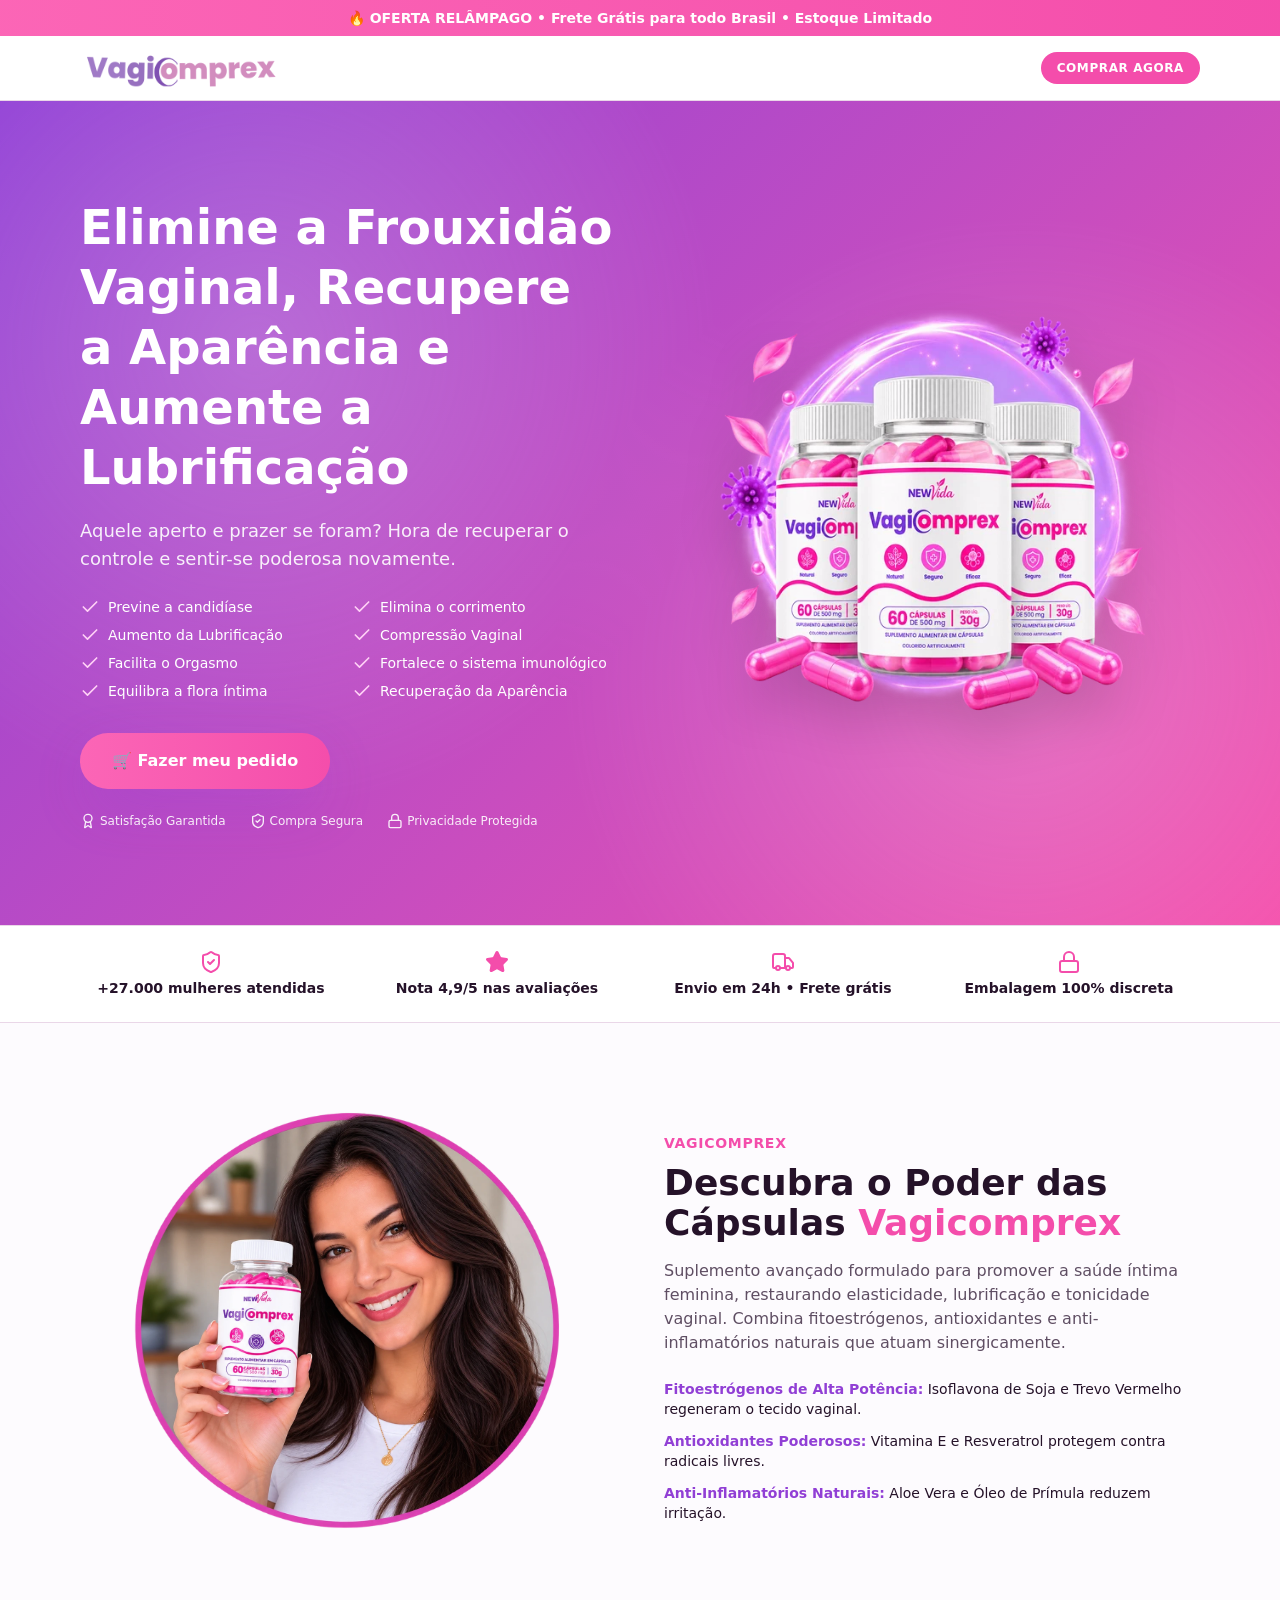
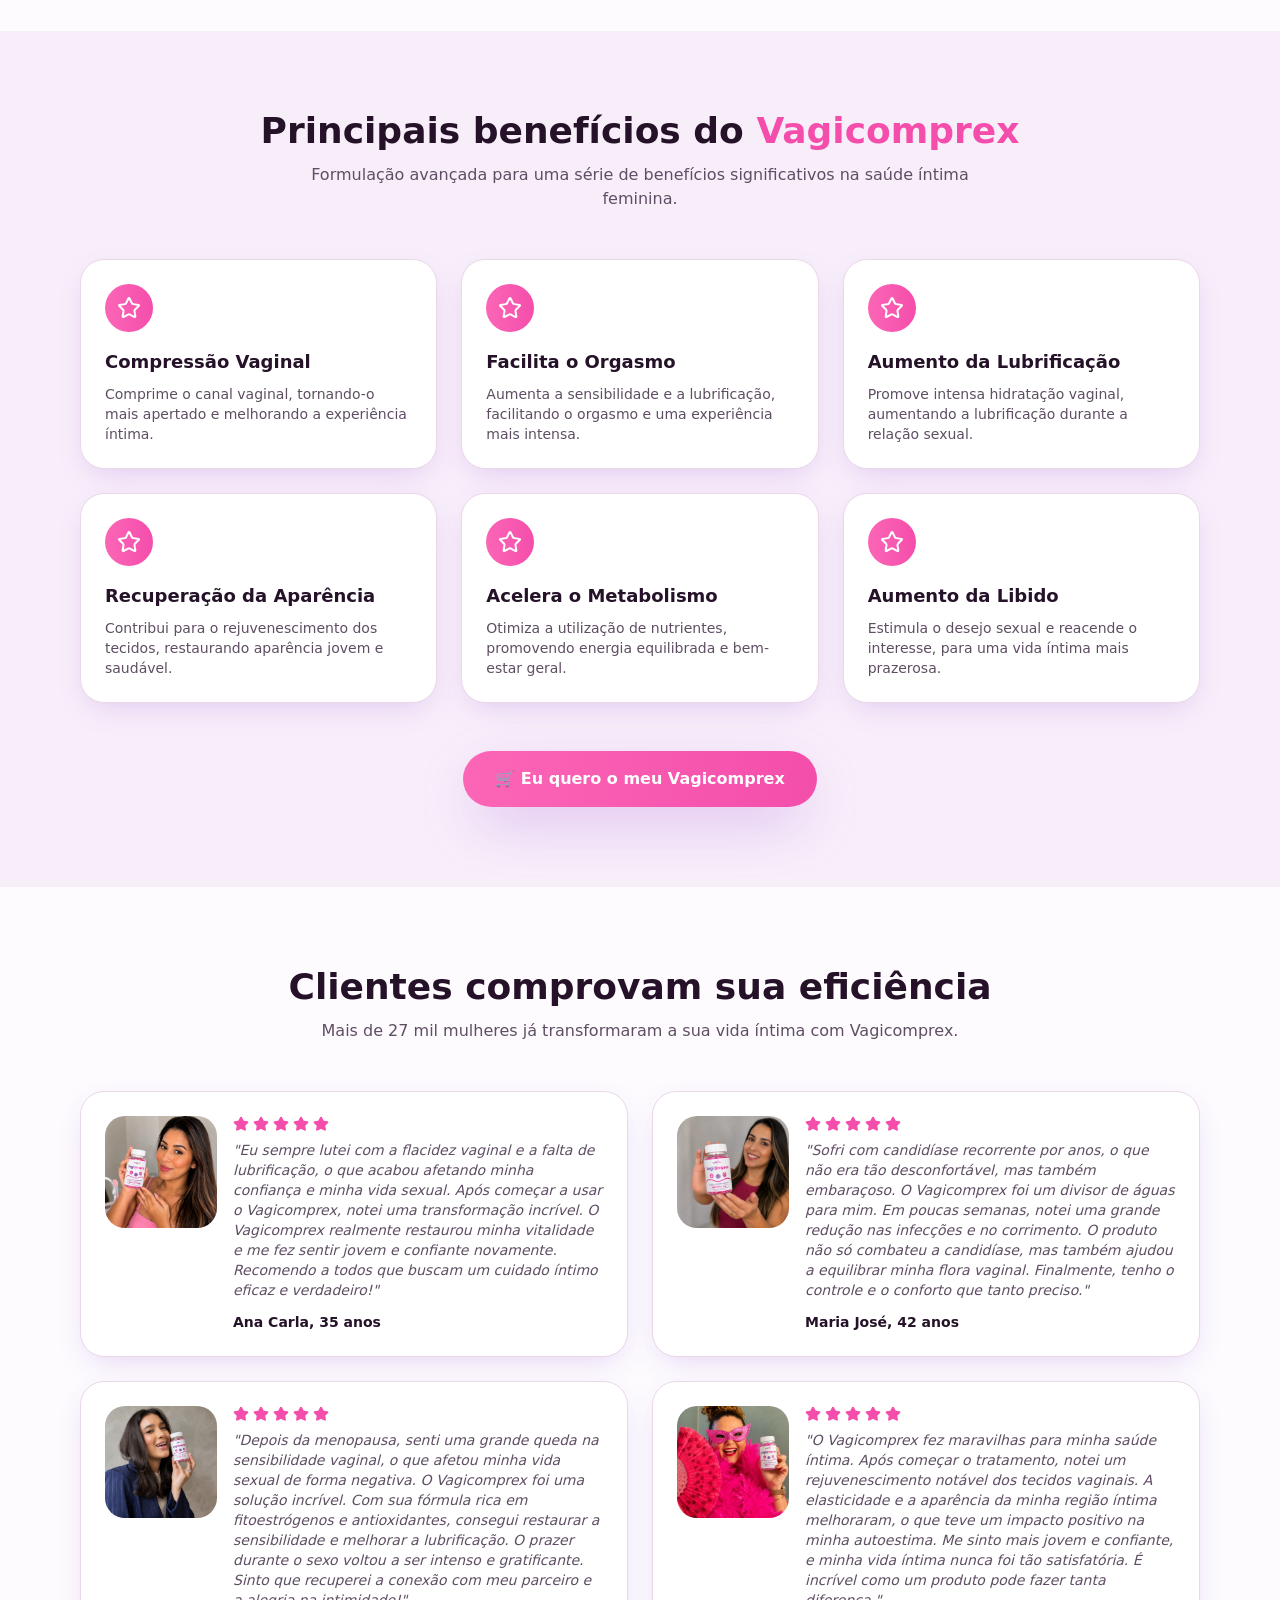
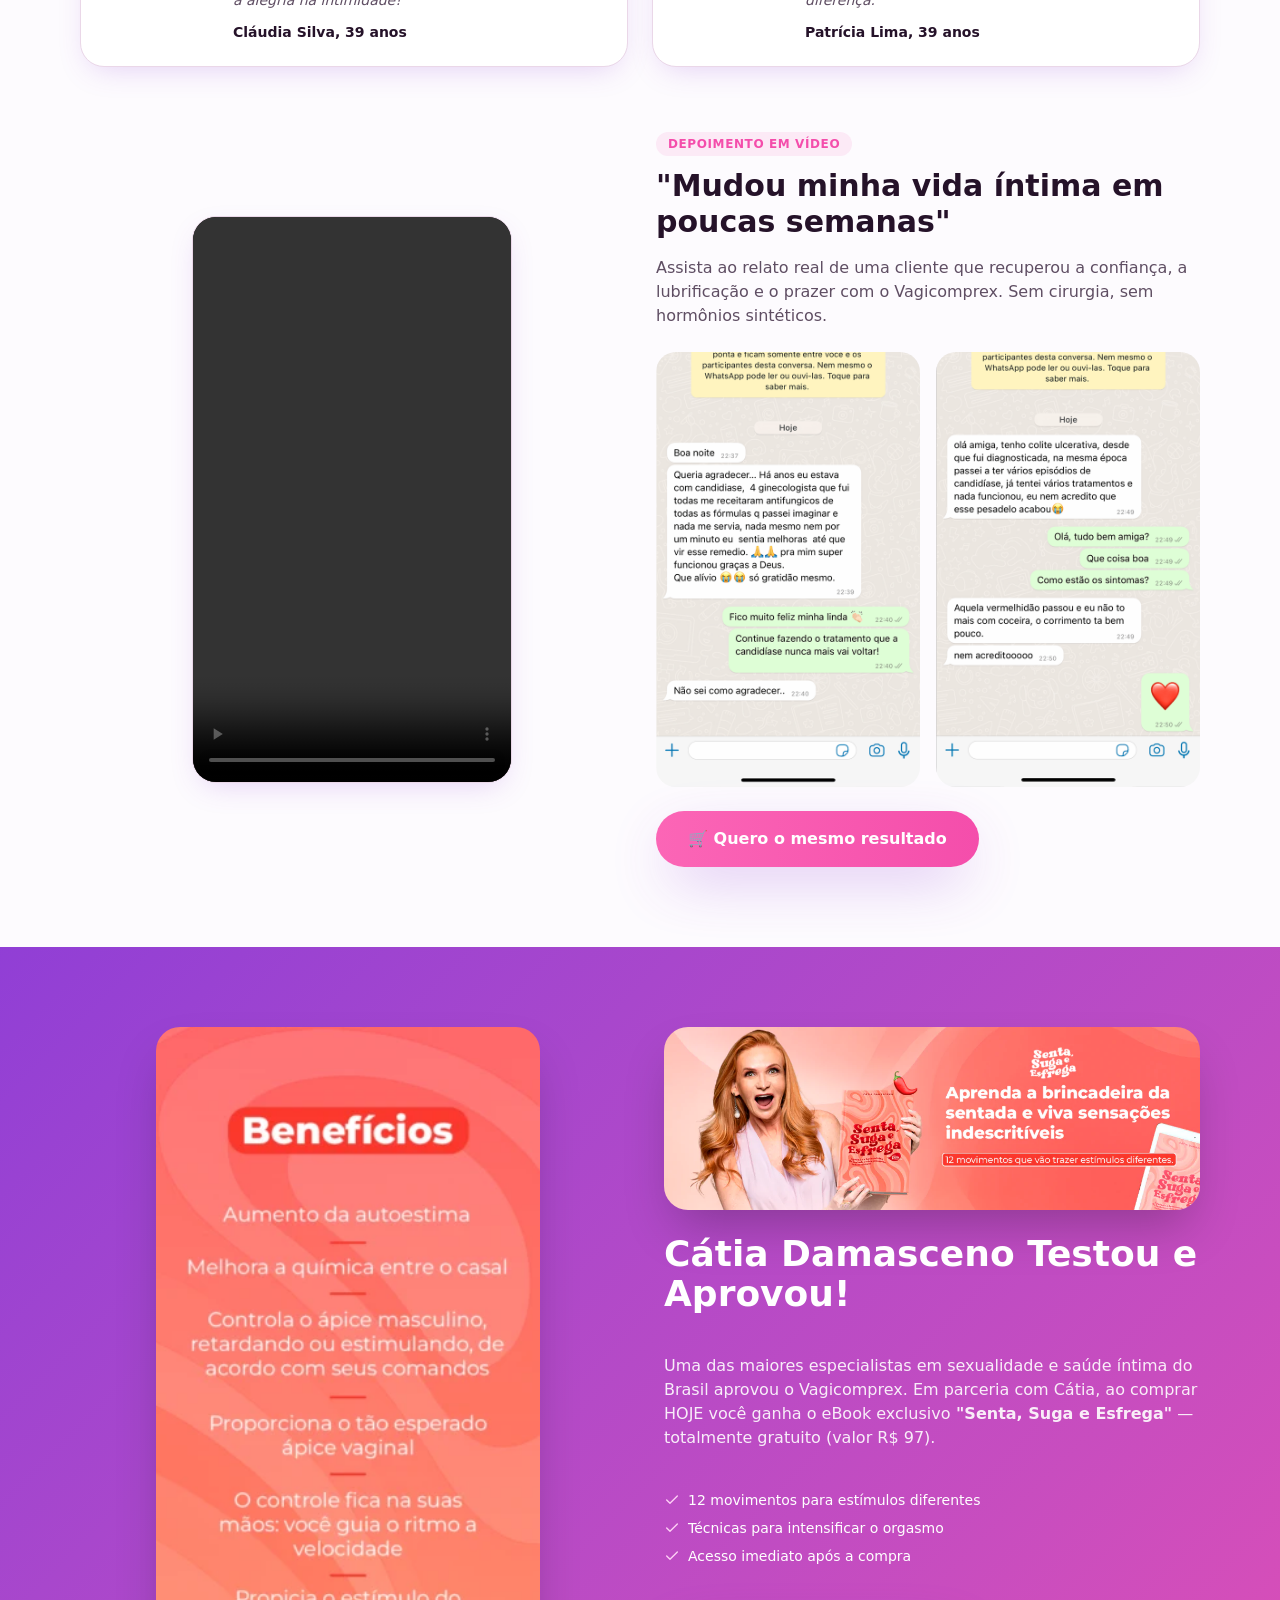
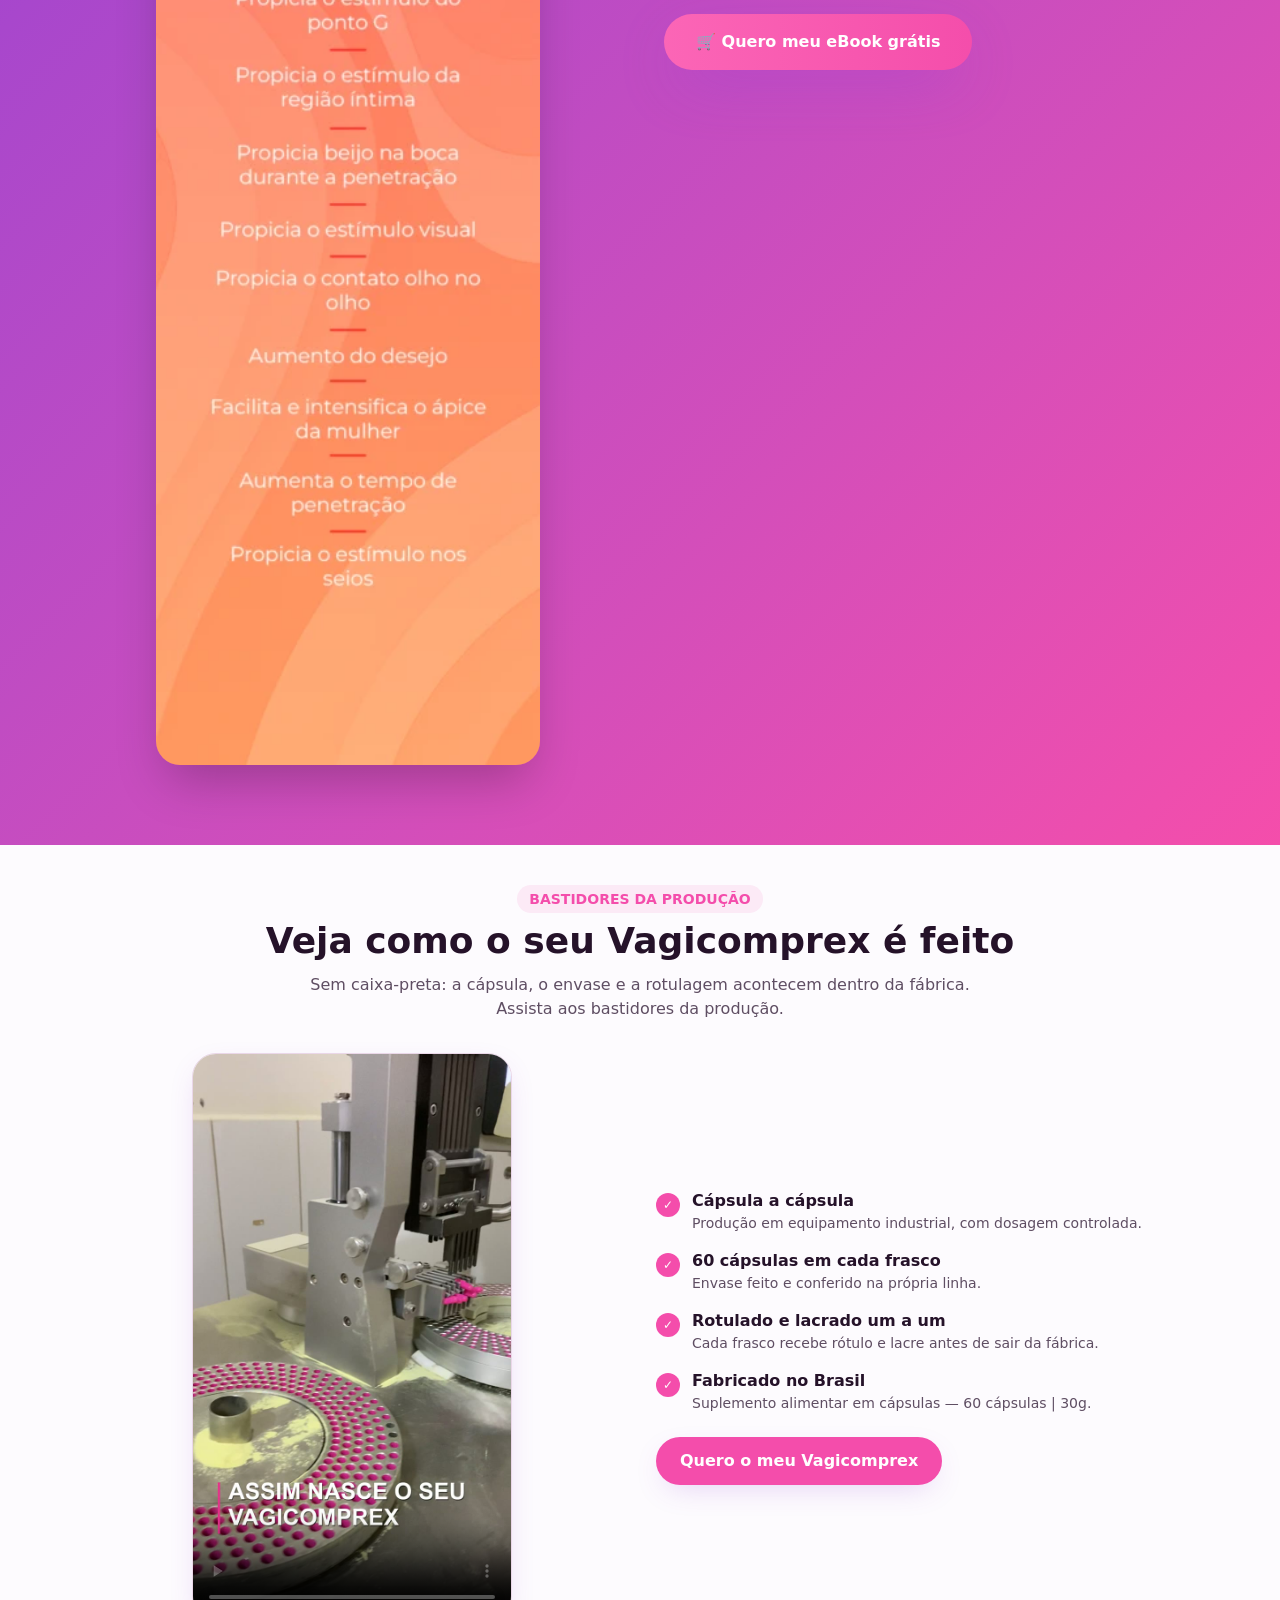
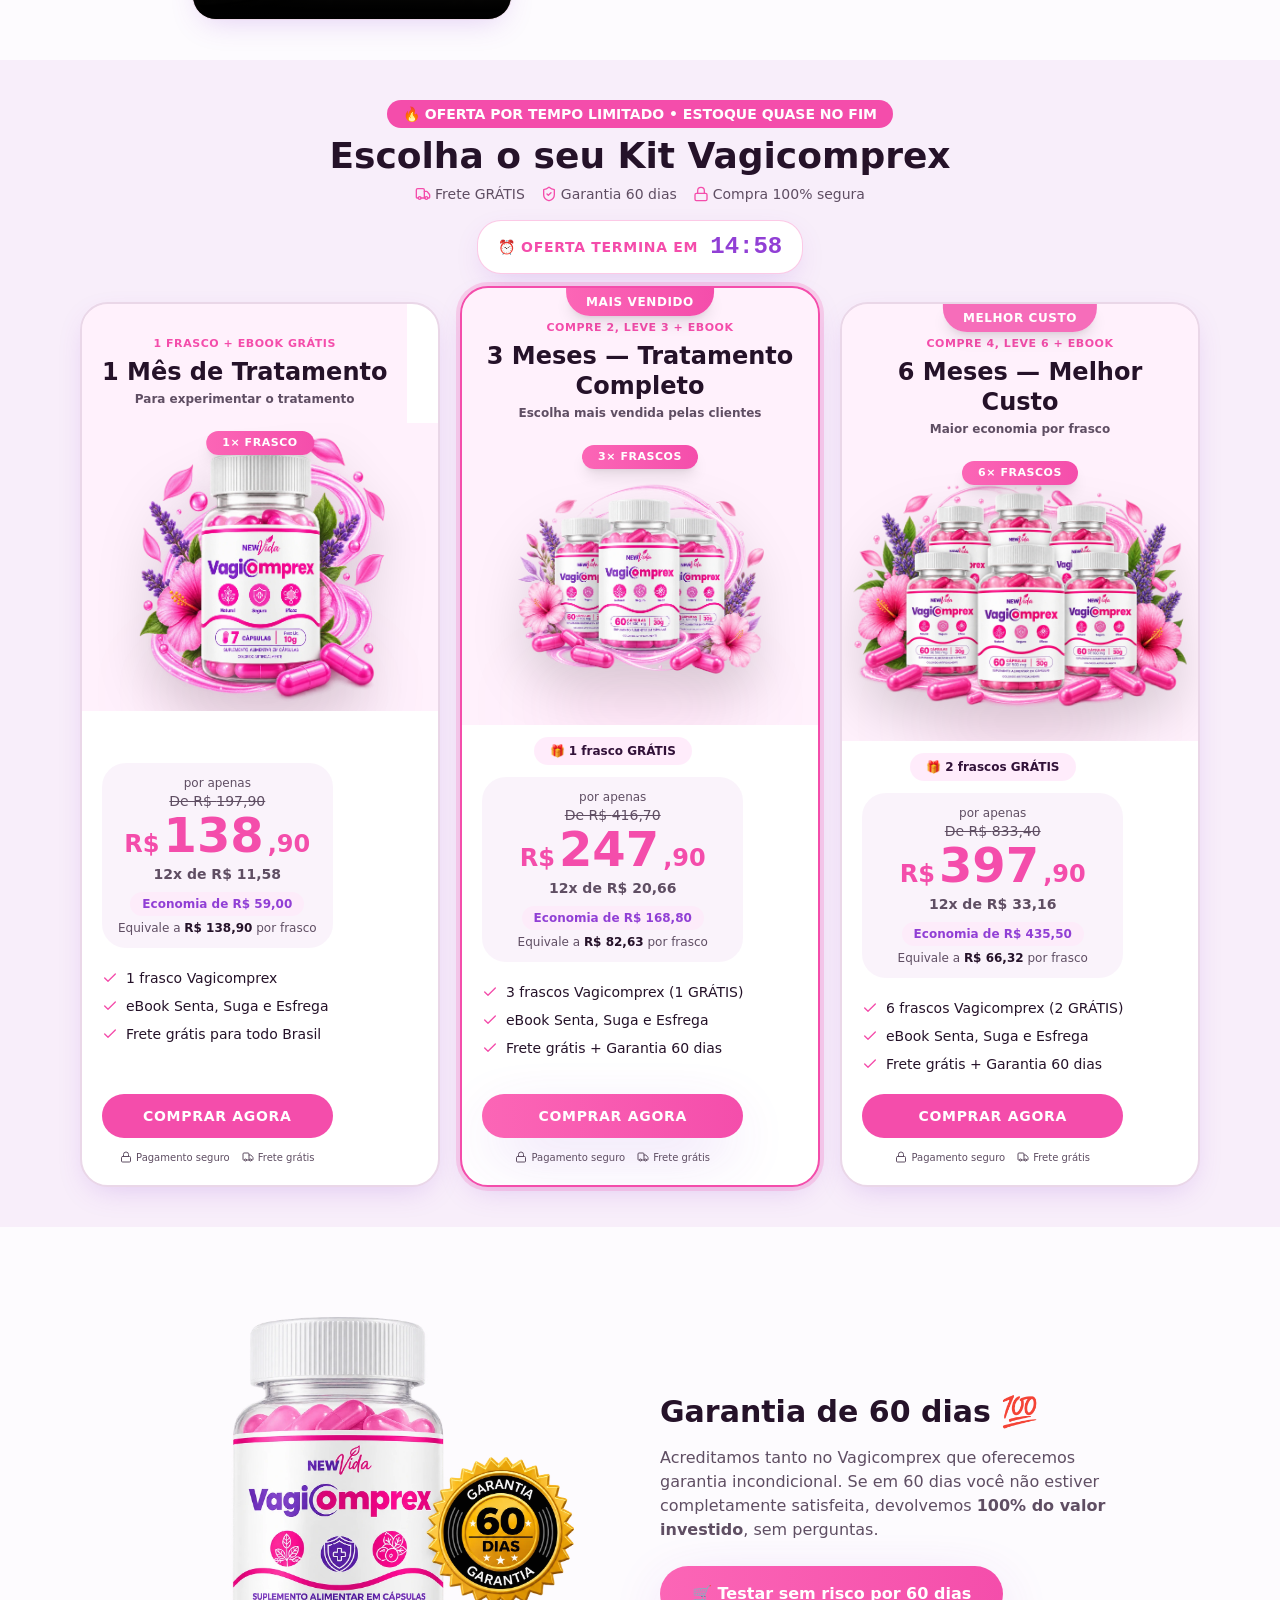
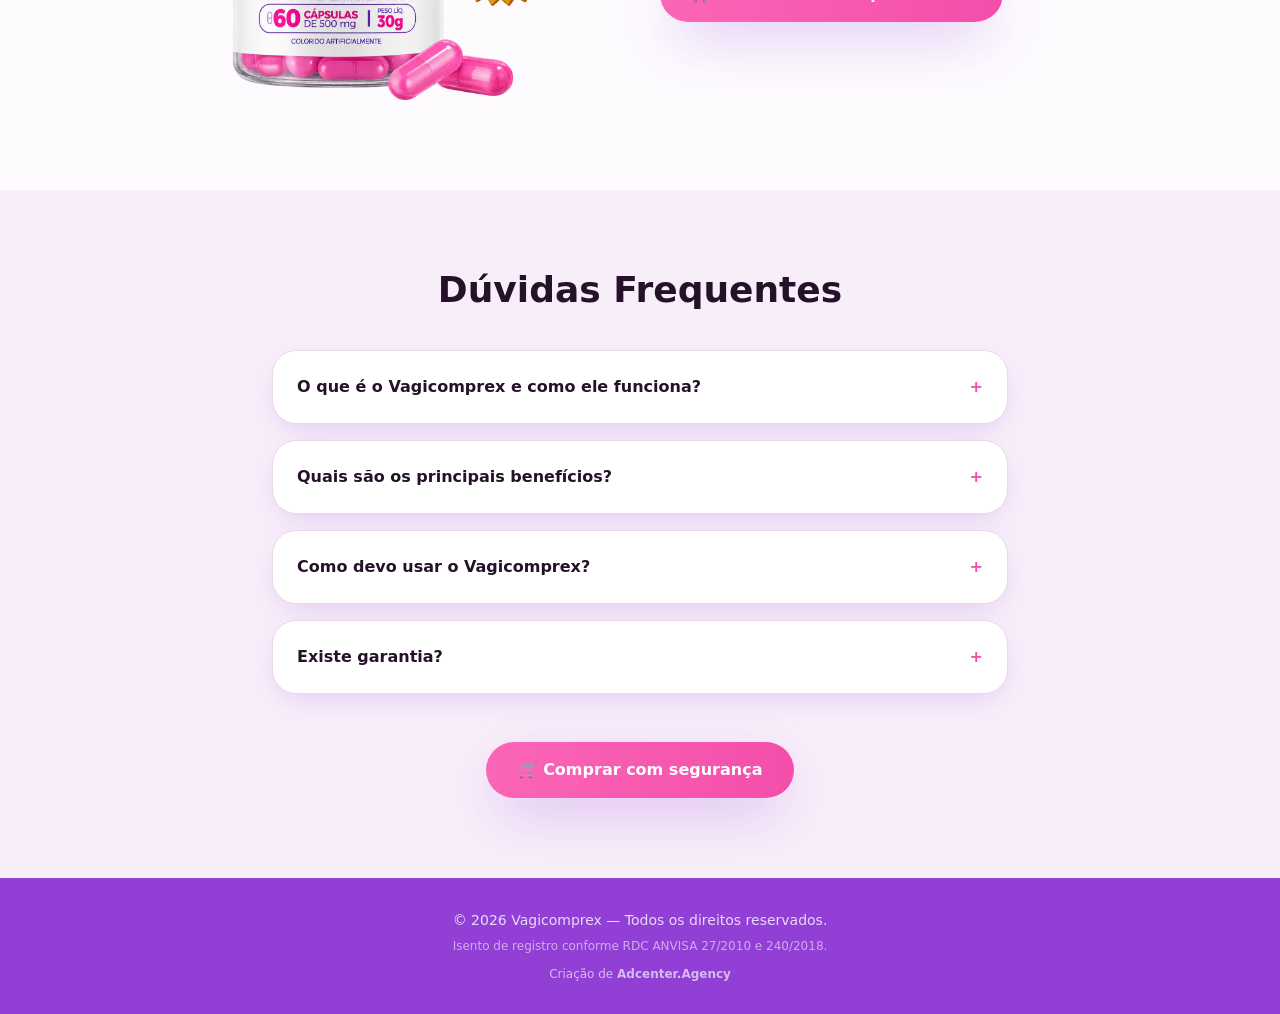
==== commit 26fcf017: "PV-NOVA: troca video mecanismo pelo video de fabrica + ajustes no index" ====
--- a/PV-NOVA/index.html
+++ b/PV-NOVA/index.html
@@ -1,4 +1,4 @@
-<!DOCTYPE html><html lang="pt-BR"><head><!-- Google Tag Manager --><script>(function(w,d,s,l,i){w[l]=w[l]||[];w[l].push({'gtm.start':new Date().getTime(),event:'gtm.js'});var f=d.getElementsByTagName(s)[0],j=d.createElement(s),dl=l!='dataLayer'?'&l='+l:'';j.async=true;j.src='https://www.googletagmanager.com/gtm.js?id='+i+dl;f.parentNode.insertBefore(j,f);})(window,document,'script','dataLayer','GTM-PBFR947J');</script><!-- End Google Tag Manager --><meta charSet="utf-8"/><meta name="viewport" content="width=device-width, initial-scale=1"/><link rel="preload" as="image" href="assets/logo-vagicomprex-D-wqzrUM.webp"/><link rel="preload" as="image" href="assets/hero-bottles-rKi9DuhF.webp"/><link rel="preload" as="image" href="assets/woman-bottle-D9S2hP_z.webp"/><link rel="preload" as="image" href="assets/catia-Y3AcYb2m.webp"/><link rel="preload" as="image" href="assets/ebook-banner-C6BvcG2r.webp"/><link rel="preload" as="image" href="assets/pack-1-bottle-DJbhL7bN.webp"/><link rel="preload" as="image" href="assets/pack-3-bottles-o0DyJwtf.webp"/><link rel="preload" as="image" href="assets/pack-6-bottles-Cvo0u4Qf.webp"/><link rel="preload" as="image" href="assets/product-guarantee-BHp1S-IY.webp"/><link rel="stylesheet" href="assets/styles-DiCXmHlP.css" data-precedence="default"/><title>Vagicomprex — Saúde Íntima Feminina | Compressão, Lubrificação e Bem-Estar</title><meta name="author" content="Adcenter.Agency"/><meta name="generator" content="Adcenter.Agency"/><meta name="robots" content="index, follow, noarchive, nosnippet"/><meta property="og:title" content="Vagicomprex — Saúde Íntima Feminina | Compressão, Lubrificação e Bem-Estar"/><meta property="og:description" content="Vagicomprex: cápsulas para saúde íntima feminina. Restaure elasticidade, lubrificação e tonicidade vaginal. Garantia de 60 dias."/><meta property="og:site_name" content="Vagicomprex"/><meta property="og:type" content="website"/><meta name="twitter:card" content="summary"/><meta name="twitter:title" content="Vagicomprex — Saúde Íntima Feminina | Compressão, Lubrificação e Bem-Estar"/><meta name="twitter:description" content="Vagicomprex: cápsulas para saúde íntima feminina. Restaure elasticidade, lubrificação e tonicidade vaginal. Garantia de 60 dias."/><meta property="og:image" content="https://storage.googleapis.com/gpt-engineer-file-uploads/szlgwk3vRcQShXbozHcHv8aC0g12/social-images/social-1779534471579-5-1024x929.png.webp"/><meta name="twitter:image" content="https://storage.googleapis.com/gpt-engineer-file-uploads/szlgwk3vRcQShXbozHcHv8aC0g12/social-images/social-1779534471579-5-1024x929.png.webp"/><meta name="description" content="Vagicomprex: cápsulas para saúde íntima feminina. Restaure elasticidade, lubrificação e tonicidade vaginal. Garantia de 60 dias."/><script type="application/ld+json">{"@context":"https://schema.org","@type":"FAQPage","mainEntity":[{"@type":"Question","name":"O que é o Vagicomprex e como ele funciona?","acceptedAnswer":{"@type":"Answer","text":"É um suplemento avançado em cápsulas para a saúde íntima feminina. As cápsulas são de uso oral: os componentes bioativos — fitoestrógenos, antioxidantes e anti-inflamatórios — são absorvidos pelo organismo e agem de dentro para fora, promovendo elasticidade, lubrificação e tonicidade vaginal."}},{"@type":"Question","name":"Quais são os principais benefícios?","acceptedAnswer":{"@type":"Answer","text":"Restaura a elasticidade e lubrificação, alivia sintomas da menopausa, combate infecções, equilibra a flora íntima e aumenta sensibilidade e prazer."}},{"@type":"Question","name":"Como devo usar o Vagicomprex?","acceptedAnswer":{"@type":"Answer","text":"Tome 2 cápsulas ao dia com um copo de água, sempre no mesmo horário. O uso é contínuo — a constância é o que traz resultado."}},{"@type":"Question","name":"Existe garantia?","acceptedAnswer":{"@type":"Answer","text":"Sim! Oferecemos garantia incondicional de 60 dias. Se não ficar satisfeita, devolvemos 100% do valor investido."}}]}</script><script>!function(f,b,e,v,n,t,s){if(f.fbq)return;n=f.fbq=function(){n.callMethod?n.callMethod.apply(n,arguments):n.queue.push(arguments)};if(!f._fbq)f._fbq=n;n.push=n;n.loaded=!0;n.version='2.0';n.queue=[];t=b.createElement(e);t.async=!0;t.src=v;s=b.getElementsByTagName(e)[0];s.parentNode.insertBefore(t,s)}(window,document,'script','https://connect.facebook.net/en_US/fbevents.js');window.__FB_PIXEL_ID__='627260033595972';fbq('init','627260033595972');fbq('track','PageView');</script><noscript><img height="1" width="1" style="display:none" src="https://www.facebook.com/tr?id=627260033595972&amp;ev=PageView&amp;noscript=1" alt=""/></noscript><script>!function(w,d,t){w.TiktokAnalyticsObject=t;var ttq=w[t]=w[t]||[];ttq.methods=["page","track","identify","instances","debug","on","off","once","ready","alias","group","enableCookie","disableCookie","holdConsent","revokeConsent","grantConsent"],ttq.setAndDefer=function(t,e){t[e]=function(){t.push([e].concat(Array.prototype.slice.call(arguments,0)))}};for(var i=0;i<ttq.methods.length;i++)ttq.setAndDefer(ttq,ttq.methods[i]);ttq.instance=function(t){for(var e=ttq._i[t]||[],n=0;n<ttq.methods.length;n++)ttq.setAndDefer(e,ttq.methods[n]);return e},ttq.load=function(e,n){var r="https://analytics.tiktok.com/i18n/pixel/events.js",o=n&&n.partner;ttq._i=ttq._i||{},ttq._i[e]=[],ttq._i[e]._u=r,ttq._t=ttq._t||{},ttq._t[e]=+new Date,ttq._o=ttq._o||{},ttq._o[e]=n||{};n=document.createElement("script");n.type="text/javascript",n.async=!0,n.src=r+"?sdkid="+e+"&lib="+t;e=document.getElementsByTagName("script")[0];e.parentNode.insertBefore(n,e)};ttq.load("DABOJ0JC77UES974D6CG");ttq.page();}(window,document,"ttq");</script></head><body><!-- Google Tag Manager (noscript) --><noscript><iframe src="https://www.googletagmanager.com/ns.html?id=GTM-PBFR947J" height="0" width="0" style="display:none;visibility:hidden"></iframe></noscript><!-- End Google Tag Manager (noscript) --><!--$--><div class="min-h-screen bg-background"><div class="bg-[image:var(--gradient-pink)] py-2 text-center text-xs sm:text-sm font-semibold text-primary-foreground">🔥 OFERTA RELÂMPAGO • Frete Grátis para todo Brasil • Estoque Limitado</div><header class="border-b bg-card"><div class="container mx-auto flex max-w-6xl items-center justify-between px-4 py-3"><img src="assets/logo-vagicomprex-D-wqzrUM.webp" alt="Vagicomprex" class="h-8 md:h-10 w-auto"/><a href="#preco" class="hidden sm:inline-flex items-center gap-2 rounded-full bg-primary px-4 py-2 text-xs font-bold uppercase tracking-wider text-primary-foreground hover:opacity-90">Comprar agora</a></div></header><section class="relative overflow-hidden bg-[image:var(--gradient-hero)] py-16 md:py-24"><div class="absolute inset-0 opacity-20" style="background-image:radial-gradient(circle at 20% 30%, white 0%, transparent 40%), radial-gradient(circle at 80% 70%, white 0%, transparent 40%)"></div><div class="container relative mx-auto grid max-w-6xl gap-12 px-4 md:grid-cols-2 md:items-center"><div class="text-primary-foreground"><h1 class="text-4xl font-extrabold leading-tight md:text-5xl">Elimine a Frouxidão Vaginal, Recupere a Aparência e Aumente a Lubrificação</h1><p class="mt-5 text-lg opacity-90">Aquele aperto e prazer se foram? Hora de recuperar o controle e sentir-se poderosa novamente.</p><ul class="mt-6 grid gap-2 sm:grid-cols-2"><li class="flex items-center gap-2 text-sm font-medium"><svg xmlns="http://www.w3.org/2000/svg" width="24" height="24" viewBox="0 0 24 24" fill="none" stroke="currentColor" stroke-width="2" stroke-linecap="round" stroke-linejoin="round" class="lucide lucide-check h-5 w-5 shrink-0 text-accent" aria-hidden="true"><path d="M20 6 9 17l-5-5"></path></svg> <!-- -->Previne a candidíase</li><li class="flex items-center gap-2 text-sm font-medium"><svg xmlns="http://www.w3.org/2000/svg" width="24" height="24" viewBox="0 0 24 24" fill="none" stroke="currentColor" stroke-width="2" stroke-linecap="round" stroke-linejoin="round" class="lucide lucide-check h-5 w-5 shrink-0 text-accent" aria-hidden="true"><path d="M20 6 9 17l-5-5"></path></svg> <!-- -->Elimina o corrimento</li><li class="flex items-center gap-2 text-sm font-medium"><svg xmlns="http://www.w3.org/2000/svg" width="24" height="24" viewBox="0 0 24 24" fill="none" stroke="currentColor" stroke-width="2" stroke-linecap="round" stroke-linejoin="round" class="lucide lucide-check h-5 w-5 shrink-0 text-accent" aria-hidden="true"><path d="M20 6 9 17l-5-5"></path></svg> <!-- -->Aumento da Lubrificação</li><li class="flex items-center gap-2 text-sm font-medium"><svg xmlns="http://www.w3.org/2000/svg" width="24" height="24" viewBox="0 0 24 24" fill="none" stroke="currentColor" stroke-width="2" stroke-linecap="round" stroke-linejoin="round" class="lucide lucide-check h-5 w-5 shrink-0 text-accent" aria-hidden="true"><path d="M20 6 9 17l-5-5"></path></svg> <!-- -->Compressão Vaginal</li><li class="flex items-center gap-2 text-sm font-medium"><svg xmlns="http://www.w3.org/2000/svg" width="24" height="24" viewBox="0 0 24 24" fill="none" stroke="currentColor" stroke-width="2" stroke-linecap="round" stroke-linejoin="round" class="lucide lucide-check h-5 w-5 shrink-0 text-accent" aria-hidden="true"><path d="M20 6 9 17l-5-5"></path></svg> <!-- -->Facilita o Orgasmo</li><li class="flex items-center gap-2 text-sm font-medium"><svg xmlns="http://www.w3.org/2000/svg" width="24" height="24" viewBox="0 0 24 24" fill="none" stroke="currentColor" stroke-width="2" stroke-linecap="round" stroke-linejoin="round" class="lucide lucide-check h-5 w-5 shrink-0 text-accent" aria-hidden="true"><path d="M20 6 9 17l-5-5"></path></svg> <!-- -->Fortalece o sistema imunológico</li><li class="flex items-center gap-2 text-sm font-medium"><svg xmlns="http://www.w3.org/2000/svg" width="24" height="24" viewBox="0 0 24 24" fill="none" stroke="currentColor" stroke-width="2" stroke-linecap="round" stroke-linejoin="round" class="lucide lucide-check h-5 w-5 shrink-0 text-accent" aria-hidden="true"><path d="M20 6 9 17l-5-5"></path></svg> <!-- -->Equilibra a flora íntima</li><li class="flex items-center gap-2 text-sm font-medium"><svg xmlns="http://www.w3.org/2000/svg" width="24" height="24" viewBox="0 0 24 24" fill="none" stroke="currentColor" stroke-width="2" stroke-linecap="round" stroke-linejoin="round" class="lucide lucide-check h-5 w-5 shrink-0 text-accent" aria-hidden="true"><path d="M20 6 9 17l-5-5"></path></svg> <!-- -->Recuperação da Aparência</li></ul><div class="mt-8"><a href="#preco" class="inline-flex items-center justify-center gap-2 rounded-full bg-[image:var(--gradient-pink)] px-8 py-4 text-base font-bold text-primary-foreground shadow-[var(--shadow-glow)] transition-transform hover:scale-105">🛒 <!-- -->Fazer meu pedido</a></div><div class="mt-6 flex flex-wrap gap-6 text-xs opacity-90"><span class="flex items-center gap-1"><svg xmlns="http://www.w3.org/2000/svg" width="24" height="24" viewBox="0 0 24 24" fill="none" stroke="currentColor" stroke-width="2" stroke-linecap="round" stroke-linejoin="round" class="lucide lucide-award h-4 w-4" aria-hidden="true"><path d="m15.477 12.89 1.515 8.526a.5.5 0 0 1-.81.47l-3.58-2.687a1 1 0 0 0-1.197 0l-3.586 2.686a.5.5 0 0 1-.81-.469l1.514-8.526"></path><circle cx="12" cy="8" r="6"></circle></svg> Satisfação Garantida</span><span class="flex items-center gap-1"><svg xmlns="http://www.w3.org/2000/svg" width="24" height="24" viewBox="0 0 24 24" fill="none" stroke="currentColor" stroke-width="2" stroke-linecap="round" stroke-linejoin="round" class="lucide lucide-shield-check h-4 w-4" aria-hidden="true"><path d="M20 13c0 5-3.5 7.5-7.66 8.95a1 1 0 0 1-.67-.01C7.5 20.5 4 18 4 13V6a1 1 0 0 1 1-1c2 0 4.5-1.2 6.24-2.72a1.17 1.17 0 0 1 1.52 0C14.51 3.81 17 5 19 5a1 1 0 0 1 1 1z"></path><path d="m9 12 2 2 4-4"></path></svg> Compra Segura</span><span class="flex items-center gap-1"><svg xmlns="http://www.w3.org/2000/svg" width="24" height="24" viewBox="0 0 24 24" fill="none" stroke="currentColor" stroke-width="2" stroke-linecap="round" stroke-linejoin="round" class="lucide lucide-lock h-4 w-4" aria-hidden="true"><rect width="18" height="11" x="3" y="11" rx="2" ry="2"></rect><path d="M7 11V7a5 5 0 0 1 10 0v4"></path></svg> Privacidade Protegida</span></div></div><div class="relative"><div class="absolute inset-0 -z-10 rounded-full bg-primary/40 blur-3xl"></div><img src="assets/hero-bottles-rKi9DuhF.webp" alt="Vagicomprex frasco" class="mx-auto w-full max-w-md drop-shadow-2xl"/></div></div></section><section class="border-y bg-card py-6"><div class="container mx-auto grid max-w-6xl grid-cols-2 gap-6 px-4 text-center text-xs font-semibold md:grid-cols-4 md:text-sm"><div class="flex flex-col items-center gap-1"><svg xmlns="http://www.w3.org/2000/svg" width="24" height="24" viewBox="0 0 24 24" fill="none" stroke="currentColor" stroke-width="2" stroke-linecap="round" stroke-linejoin="round" class="lucide lucide-shield-check h-6 w-6 text-primary" aria-hidden="true"><path d="M20 13c0 5-3.5 7.5-7.66 8.95a1 1 0 0 1-.67-.01C7.5 20.5 4 18 4 13V6a1 1 0 0 1 1-1c2 0 4.5-1.2 6.24-2.72a1.17 1.17 0 0 1 1.52 0C14.51 3.81 17 5 19 5a1 1 0 0 1 1 1z"></path><path d="m9 12 2 2 4-4"></path></svg>+27.000 mulheres atendidas</div><div class="flex flex-col items-center gap-1"><svg xmlns="http://www.w3.org/2000/svg" width="24" height="24" viewBox="0 0 24 24" fill="none" stroke="currentColor" stroke-width="2" stroke-linecap="round" stroke-linejoin="round" class="lucide lucide-star h-6 w-6 fill-primary text-primary" aria-hidden="true"><path d="M11.525 2.295a.53.53 0 0 1 .95 0l2.31 4.679a2.123 2.123 0 0 0 1.595 1.16l5.166.756a.53.53 0 0 1 .294.904l-3.736 3.638a2.123 2.123 0 0 0-.611 1.878l.882 5.14a.53.53 0 0 1-.771.56l-4.618-2.428a2.122 2.122 0 0 0-1.973 0L6.396 21.01a.53.53 0 0 1-.77-.56l.881-5.139a2.122 2.122 0 0 0-.611-1.879L2.16 9.795a.53.53 0 0 1 .294-.906l5.165-.755a2.122 2.122 0 0 0 1.597-1.16z"></path></svg>Nota 4,9/5 nas avaliações</div><div class="flex flex-col items-center gap-1"><svg xmlns="http://www.w3.org/2000/svg" width="24" height="24" viewBox="0 0 24 24" fill="none" stroke="currentColor" stroke-width="2" stroke-linecap="round" stroke-linejoin="round" class="lucide lucide-truck h-6 w-6 text-primary" aria-hidden="true"><path d="M14 18V6a2 2 0 0 0-2-2H4a2 2 0 0 0-2 2v11a1 1 0 0 0 1 1h2"></path><path d="M15 18H9"></path><path d="M19 18h2a1 1 0 0 0 1-1v-3.65a1 1 0 0 0-.22-.624l-3.48-4.35A1 1 0 0 0 17.52 8H14"></path><circle cx="17" cy="18" r="2"></circle><circle cx="7" cy="18" r="2"></circle></svg>Envio em 24h • Frete grátis</div><div class="flex flex-col items-center gap-1"><svg xmlns="http://www.w3.org/2000/svg" width="24" height="24" viewBox="0 0 24 24" fill="none" stroke="currentColor" stroke-width="2" stroke-linecap="round" stroke-linejoin="round" class="lucide lucide-lock h-6 w-6 text-primary" aria-hidden="true"><rect width="18" height="11" x="3" y="11" rx="2" ry="2"></rect><path d="M7 11V7a5 5 0 0 1 10 0v4"></path></svg>Embalagem 100% discreta</div></div></section><section class="py-20"><div class="container mx-auto grid max-w-6xl gap-12 px-4 md:grid-cols-2 md:items-center"><img src="assets/woman-bottle-D9S2hP_z.webp" alt="Mulher segurando Vagicomprex" class="mx-auto w-full max-w-md rounded-3xl"/><div><span class="text-sm font-bold uppercase tracking-wider text-primary">Vagicomprex</span><h2 class="mt-2 text-3xl font-extrabold md:text-4xl">Descubra o Poder das Cápsulas <span class="text-primary">Vagicomprex</span></h2><p class="mt-4 text-muted-foreground">Suplemento avançado formulado para promover a saúde íntima feminina, restaurando elasticidade, lubrificação e tonicidade vaginal. Combina fitoestrógenos, antioxidantes e anti-inflamatórios naturais que atuam sinergicamente.</p><ul class="mt-6 space-y-3 text-sm"><li><strong class="text-secondary">Fitoestrógenos de Alta Potência:</strong> Isoflavona de Soja e Trevo Vermelho regeneram o tecido vaginal.</li><li><strong class="text-secondary">Antioxidantes Poderosos:</strong> Vitamina E e Resveratrol protegem contra radicais livres.</li><li><strong class="text-secondary">Anti-Inflamatórios Naturais:</strong> Aloe Vera e Óleo de Prímula reduzem irritação.</li></ul></div></div></section><section class="py-20" id="como-age"><div class="container mx-auto max-w-6xl px-4 text-center"><span class="text-sm font-bold uppercase tracking-wider text-primary">Como age</span><h2 class="mt-2 text-3xl font-extrabold md:text-4xl">Veja o Vagicomprex agindo <span class="text-primary">de dentro pra fora</span></h2><p class="mx-auto mt-3 max-w-2xl text-muted-foreground">Fórmula que ajuda a restaurar a elasticidade, a tonicidade e a lubrificação do canal vaginal — sem cirurgia e sem hormônios sintéticos.</p><video src="videos/mecanismo.mp4" poster="videos/mecanismo-poster.jpg" autoplay muted loop playsinline preload="metadata" aria-label="Animação mostrando a compressão do canal vaginal" style="width:100%;max-width:320px;aspect-ratio:302/312;object-fit:cover;margin:28px auto 0;display:block;border-radius:9999px;box-shadow:0 12px 40px rgba(219,39,119,.25)"></video><div style="display:flex;gap:10px;justify-content:center;flex-wrap:wrap;margin-top:22px"><span style="display:inline-block;padding:8px 14px;border-radius:999px;background:rgba(219,39,119,.10);color:#be185d;font-weight:700;font-size:14px">✓ Mais firmeza</span><span style="display:inline-block;padding:8px 14px;border-radius:999px;background:rgba(219,39,119,.10);color:#be185d;font-weight:700;font-size:14px">✓ Mais tonicidade</span><span style="display:inline-block;padding:8px 14px;border-radius:999px;background:rgba(219,39,119,.10);color:#be185d;font-weight:700;font-size:14px">✓ Mais lubrificação</span></div></div></section><section class="bg-muted py-20"><div class="container mx-auto max-w-6xl px-4"><h2 class="text-center text-3xl font-extrabold md:text-4xl">Principais benefícios do <span class="text-primary">Vagicomprex</span></h2><p class="mx-auto mt-3 max-w-2xl text-center text-muted-foreground">Formulação avançada para uma série de benefícios significativos na saúde íntima feminina.</p><div class="mt-12 grid gap-6 sm:grid-cols-2 lg:grid-cols-3"><div class="rounded-2xl border bg-card p-6 shadow-[var(--shadow-soft)] transition-transform hover:-translate-y-1"><div class="mb-4 flex h-12 w-12 items-center justify-center rounded-full bg-[image:var(--gradient-pink)] text-primary-foreground"><svg xmlns="http://www.w3.org/2000/svg" width="24" height="24" viewBox="0 0 24 24" fill="none" stroke="currentColor" stroke-width="2" stroke-linecap="round" stroke-linejoin="round" class="lucide lucide-star h-6 w-6" aria-hidden="true"><path d="M11.525 2.295a.53.53 0 0 1 .95 0l2.31 4.679a2.123 2.123 0 0 0 1.595 1.16l5.166.756a.53.53 0 0 1 .294.904l-3.736 3.638a2.123 2.123 0 0 0-.611 1.878l.882 5.14a.53.53 0 0 1-.771.56l-4.618-2.428a2.122 2.122 0 0 0-1.973 0L6.396 21.01a.53.53 0 0 1-.77-.56l.881-5.139a2.122 2.122 0 0 0-.611-1.879L2.16 9.795a.53.53 0 0 1 .294-.906l5.165-.755a2.122 2.122 0 0 0 1.597-1.16z"></path></svg></div><h3 class="text-lg font-bold">Compressão Vaginal</h3><p class="mt-2 text-sm text-muted-foreground">Comprime o canal vaginal, tornando-o mais apertado e melhorando a experiência íntima.</p></div><div class="rounded-2xl border bg-card p-6 shadow-[var(--shadow-soft)] transition-transform hover:-translate-y-1"><div class="mb-4 flex h-12 w-12 items-center justify-center rounded-full bg-[image:var(--gradient-pink)] text-primary-foreground"><svg xmlns="http://www.w3.org/2000/svg" width="24" height="24" viewBox="0 0 24 24" fill="none" stroke="currentColor" stroke-width="2" stroke-linecap="round" stroke-linejoin="round" class="lucide lucide-star h-6 w-6" aria-hidden="true"><path d="M11.525 2.295a.53.53 0 0 1 .95 0l2.31 4.679a2.123 2.123 0 0 0 1.595 1.16l5.166.756a.53.53 0 0 1 .294.904l-3.736 3.638a2.123 2.123 0 0 0-.611 1.878l.882 5.14a.53.53 0 0 1-.771.56l-4.618-2.428a2.122 2.122 0 0 0-1.973 0L6.396 21.01a.53.53 0 0 1-.77-.56l.881-5.139a2.122 2.122 0 0 0-.611-1.879L2.16 9.795a.53.53 0 0 1 .294-.906l5.165-.755a2.122 2.122 0 0 0 1.597-1.16z"></path></svg></div><h3 class="text-lg font-bold">Facilita o Orgasmo</h3><p class="mt-2 text-sm text-muted-foreground">Aumenta a sensibilidade e a lubrificação, facilitando o orgasmo e uma experiência mais intensa.</p></div><div class="rounded-2xl border bg-card p-6 shadow-[var(--shadow-soft)] transition-transform hover:-translate-y-1"><div class="mb-4 flex h-12 w-12 items-center justify-center rounded-full bg-[image:var(--gradient-pink)] text-primary-foreground"><svg xmlns="http://www.w3.org/2000/svg" width="24" height="24" viewBox="0 0 24 24" fill="none" stroke="currentColor" stroke-width="2" stroke-linecap="round" stroke-linejoin="round" class="lucide lucide-star h-6 w-6" aria-hidden="true"><path d="M11.525 2.295a.53.53 0 0 1 .95 0l2.31 4.679a2.123 2.123 0 0 0 1.595 1.16l5.166.756a.53.53 0 0 1 .294.904l-3.736 3.638a2.123 2.123 0 0 0-.611 1.878l.882 5.14a.53.53 0 0 1-.771.56l-4.618-2.428a2.122 2.122 0 0 0-1.973 0L6.396 21.01a.53.53 0 0 1-.77-.56l.881-5.139a2.122 2.122 0 0 0-.611-1.879L2.16 9.795a.53.53 0 0 1 .294-.906l5.165-.755a2.122 2.122 0 0 0 1.597-1.16z"></path></svg></div><h3 class="text-lg font-bold">Aumento da Lubrificação</h3><p class="mt-2 text-sm text-muted-foreground">Promove intensa hidratação vaginal, aumentando a lubrificação durante a relação sexual.</p></div><div class="rounded-2xl border bg-card p-6 shadow-[var(--shadow-soft)] transition-transform hover:-translate-y-1"><div class="mb-4 flex h-12 w-12 items-center justify-center rounded-full bg-[image:var(--gradient-pink)] text-primary-foreground"><svg xmlns="http://www.w3.org/2000/svg" width="24" height="24" viewBox="0 0 24 24" fill="none" stroke="currentColor" stroke-width="2" stroke-linecap="round" stroke-linejoin="round" class="lucide lucide-star h-6 w-6" aria-hidden="true"><path d="M11.525 2.295a.53.53 0 0 1 .95 0l2.31 4.679a2.123 2.123 0 0 0 1.595 1.16l5.166.756a.53.53 0 0 1 .294.904l-3.736 3.638a2.123 2.123 0 0 0-.611 1.878l.882 5.14a.53.53 0 0 1-.771.56l-4.618-2.428a2.122 2.122 0 0 0-1.973 0L6.396 21.01a.53.53 0 0 1-.77-.56l.881-5.139a2.122 2.122 0 0 0-.611-1.879L2.16 9.795a.53.53 0 0 1 .294-.906l5.165-.755a2.122 2.122 0 0 0 1.597-1.16z"></path></svg></div><h3 class="text-lg font-bold">Recuperação da Aparência</h3><p class="mt-2 text-sm text-muted-foreground">Contribui para o rejuvenescimento dos tecidos, restaurando aparência jovem e saudável.</p></div><div class="rounded-2xl border bg-card p-6 shadow-[var(--shadow-soft)] transition-transform hover:-translate-y-1"><div class="mb-4 flex h-12 w-12 items-center justify-center rounded-full bg-[image:var(--gradient-pink)] text-primary-foreground"><svg xmlns="http://www.w3.org/2000/svg" width="24" height="24" viewBox="0 0 24 24" fill="none" stroke="currentColor" stroke-width="2" stroke-linecap="round" stroke-linejoin="round" class="lucide lucide-star h-6 w-6" aria-hidden="true"><path d="M11.525 2.295a.53.53 0 0 1 .95 0l2.31 4.679a2.123 2.123 0 0 0 1.595 1.16l5.166.756a.53.53 0 0 1 .294.904l-3.736 3.638a2.123 2.123 0 0 0-.611 1.878l.882 5.14a.53.53 0 0 1-.771.56l-4.618-2.428a2.122 2.122 0 0 0-1.973 0L6.396 21.01a.53.53 0 0 1-.77-.56l.881-5.139a2.122 2.122 0 0 0-.611-1.879L2.16 9.795a.53.53 0 0 1 .294-.906l5.165-.755a2.122 2.122 0 0 0 1.597-1.16z"></path></svg></div><h3 class="text-lg font-bold">Acelera o Metabolismo</h3><p class="mt-2 text-sm text-muted-foreground">Otimiza a utilização de nutrientes, promovendo energia equilibrada e bem-estar geral.</p></div><div class="rounded-2xl border bg-card p-6 shadow-[var(--shadow-soft)] transition-transform hover:-translate-y-1"><div class="mb-4 flex h-12 w-12 items-center justify-center rounded-full bg-[image:var(--gradient-pink)] text-primary-foreground"><svg xmlns="http://www.w3.org/2000/svg" width="24" height="24" viewBox="0 0 24 24" fill="none" stroke="currentColor" stroke-width="2" stroke-linecap="round" stroke-linejoin="round" class="lucide lucide-star h-6 w-6" aria-hidden="true"><path d="M11.525 2.295a.53.53 0 0 1 .95 0l2.31 4.679a2.123 2.123 0 0 0 1.595 1.16l5.166.756a.53.53 0 0 1 .294.904l-3.736 3.638a2.123 2.123 0 0 0-.611 1.878l.882 5.14a.53.53 0 0 1-.771.56l-4.618-2.428a2.122 2.122 0 0 0-1.973 0L6.396 21.01a.53.53 0 0 1-.77-.56l.881-5.139a2.122 2.122 0 0 0-.611-1.879L2.16 9.795a.53.53 0 0 1 .294-.906l5.165-.755a2.122 2.122 0 0 0 1.597-1.16z"></path></svg></div><h3 class="text-lg font-bold">Aumento da Libido</h3><p class="mt-2 text-sm text-muted-foreground">Estimula o desejo sexual e reacende o interesse, para uma vida íntima mais prazerosa.</p></div></div><div class="mt-12 text-center"><a href="#preco" class="inline-flex items-center justify-center gap-2 rounded-full bg-[image:var(--gradient-pink)] px-8 py-4 text-base font-bold text-primary-foreground shadow-[var(--shadow-glow)] transition-transform hover:scale-105">🛒 <!-- -->Eu quero o meu Vagicomprex</a></div></div></section><section class="py-20"><div class="container mx-auto max-w-6xl px-4"><h2 class="text-center text-3xl font-extrabold md:text-4xl">Clientes comprovam sua eficiência</h2><p class="mx-auto mt-3 max-w-2xl text-center text-muted-foreground">Mais de 27 mil mulheres já transformaram a sua vida íntima com Vagicomprex.</p><div class="mt-12 grid gap-6 md:grid-cols-2"><div class="flex gap-4 rounded-2xl border bg-card p-6 shadow-[var(--shadow-soft)]"><img src="assets/customer1-BYIBza69.webp" alt="Cliente Ana Carla, 35 anos" class="h-24 w-24 flex-shrink-0 rounded-xl object-cover sm:h-28 sm:w-28" loading="lazy"/><div class="flex-1"><div class="flex gap-1 text-primary"><svg xmlns="http://www.w3.org/2000/svg" width="24" height="24" viewBox="0 0 24 24" fill="none" stroke="currentColor" stroke-width="2" stroke-linecap="round" stroke-linejoin="round" class="lucide lucide-star h-4 w-4 fill-current" aria-hidden="true"><path d="M11.525 2.295a.53.53 0 0 1 .95 0l2.31 4.679a2.123 2.123 0 0 0 1.595 1.16l5.166.756a.53.53 0 0 1 .294.904l-3.736 3.638a2.123 2.123 0 0 0-.611 1.878l.882 5.14a.53.53 0 0 1-.771.56l-4.618-2.428a2.122 2.122 0 0 0-1.973 0L6.396 21.01a.53.53 0 0 1-.77-.56l.881-5.139a2.122 2.122 0 0 0-.611-1.879L2.16 9.795a.53.53 0 0 1 .294-.906l5.165-.755a2.122 2.122 0 0 0 1.597-1.16z"></path></svg><svg xmlns="http://www.w3.org/2000/svg" width="24" height="24" viewBox="0 0 24 24" fill="none" stroke="currentColor" stroke-width="2" stroke-linecap="round" stroke-linejoin="round" class="lucide lucide-star h-4 w-4 fill-current" aria-hidden="true"><path d="M11.525 2.295a.53.53 0 0 1 .95 0l2.31 4.679a2.123 2.123 0 0 0 1.595 1.16l5.166.756a.53.53 0 0 1 .294.904l-3.736 3.638a2.123 2.123 0 0 0-.611 1.878l.882 5.14a.53.53 0 0 1-.771.56l-4.618-2.428a2.122 2.122 0 0 0-1.973 0L6.396 21.01a.53.53 0 0 1-.77-.56l.881-5.139a2.122 2.122 0 0 0-.611-1.879L2.16 9.795a.53.53 0 0 1 .294-.906l5.165-.755a2.122 2.122 0 0 0 1.597-1.16z"></path></svg><svg xmlns="http://www.w3.org/2000/svg" width="24" height="24" viewBox="0 0 24 24" fill="none" stroke="currentColor" stroke-width="2" stroke-linecap="round" stroke-linejoin="round" class="lucide lucide-star h-4 w-4 fill-current" aria-hidden="true"><path d="M11.525 2.295a.53.53 0 0 1 .95 0l2.31 4.679a2.123 2.123 0 0 0 1.595 1.16l5.166.756a.53.53 0 0 1 .294.904l-3.736 3.638a2.123 2.123 0 0 0-.611 1.878l.882 5.14a.53.53 0 0 1-.771.56l-4.618-2.428a2.122 2.122 0 0 0-1.973 0L6.396 21.01a.53.53 0 0 1-.77-.56l.881-5.139a2.122 2.122 0 0 0-.611-1.879L2.16 9.795a.53.53 0 0 1 .294-.906l5.165-.755a2.122 2.122 0 0 0 1.597-1.16z"></path></svg><svg xmlns="http://www.w3.org/2000/svg" width="24" height="24" viewBox="0 0 24 24" fill="none" stroke="currentColor" stroke-width="2" stroke-linecap="round" stroke-linejoin="round" class="lucide lucide-star h-4 w-4 fill-current" aria-hidden="true"><path d="M11.525 2.295a.53.53 0 0 1 .95 0l2.31 4.679a2.123 2.123 0 0 0 1.595 1.16l5.166.756a.53.53 0 0 1 .294.904l-3.736 3.638a2.123 2.123 0 0 0-.611 1.878l.882 5.14a.53.53 0 0 1-.771.56l-4.618-2.428a2.122 2.122 0 0 0-1.973 0L6.396 21.01a.53.53 0 0 1-.77-.56l.881-5.139a2.122 2.122 0 0 0-.611-1.879L2.16 9.795a.53.53 0 0 1 .294-.906l5.165-.755a2.122 2.122 0 0 0 1.597-1.16z"></path></svg><svg xmlns="http://www.w3.org/2000/svg" width="24" height="24" viewBox="0 0 24 24" fill="none" stroke="currentColor" stroke-width="2" stroke-linecap="round" stroke-linejoin="round" class="lucide lucide-star h-4 w-4 fill-current" aria-hidden="true"><path d="M11.525 2.295a.53.53 0 0 1 .95 0l2.31 4.679a2.123 2.123 0 0 0 1.595 1.16l5.166.756a.53.53 0 0 1 .294.904l-3.736 3.638a2.123 2.123 0 0 0-.611 1.878l.882 5.14a.53.53 0 0 1-.771.56l-4.618-2.428a2.122 2.122 0 0 0-1.973 0L6.396 21.01a.53.53 0 0 1-.77-.56l.881-5.139a2.122 2.122 0 0 0-.611-1.879L2.16 9.795a.53.53 0 0 1 .294-.906l5.165-.755a2.122 2.122 0 0 0 1.597-1.16z"></path></svg></div><p class="mt-2 text-sm italic text-muted-foreground">&quot;<!-- -->Eu sempre lutei com a flacidez vaginal e a falta de lubrificação, o que acabou afetando minha confiança e minha vida sexual. Após começar a usar o Vagicomprex, notei uma transformação incrível. O Vagicomprex realmente restaurou minha vitalidade e me fez sentir jovem e confiante novamente. Recomendo a todos que buscam um cuidado íntimo eficaz e verdadeiro!<!-- -->&quot;</p><p class="mt-3 text-sm font-bold">Ana Carla, 35 anos</p></div></div><div class="flex gap-4 rounded-2xl border bg-card p-6 shadow-[var(--shadow-soft)]"><img src="assets/customer2-C3eVI1_L.webp" alt="Cliente Maria José, 42 anos" class="h-24 w-24 flex-shrink-0 rounded-xl object-cover sm:h-28 sm:w-28" loading="lazy"/><div class="flex-1"><div class="flex gap-1 text-primary"><svg xmlns="http://www.w3.org/2000/svg" width="24" height="24" viewBox="0 0 24 24" fill="none" stroke="currentColor" stroke-width="2" stroke-linecap="round" stroke-linejoin="round" class="lucide lucide-star h-4 w-4 fill-current" aria-hidden="true"><path d="M11.525 2.295a.53.53 0 0 1 .95 0l2.31 4.679a2.123 2.123 0 0 0 1.595 1.16l5.166.756a.53.53 0 0 1 .294.904l-3.736 3.638a2.123 2.123 0 0 0-.611 1.878l.882 5.14a.53.53 0 0 1-.771.56l-4.618-2.428a2.122 2.122 0 0 0-1.973 0L6.396 21.01a.53.53 0 0 1-.77-.56l.881-5.139a2.122 2.122 0 0 0-.611-1.879L2.16 9.795a.53.53 0 0 1 .294-.906l5.165-.755a2.122 2.122 0 0 0 1.597-1.16z"></path></svg><svg xmlns="http://www.w3.org/2000/svg" width="24" height="24" viewBox="0 0 24 24" fill="none" stroke="currentColor" stroke-width="2" stroke-linecap="round" stroke-linejoin="round" class="lucide lucide-star h-4 w-4 fill-current" aria-hidden="true"><path d="M11.525 2.295a.53.53 0 0 1 .95 0l2.31 4.679a2.123 2.123 0 0 0 1.595 1.16l5.166.756a.53.53 0 0 1 .294.904l-3.736 3.638a2.123 2.123 0 0 0-.611 1.878l.882 5.14a.53.53 0 0 1-.771.56l-4.618-2.428a2.122 2.122 0 0 0-1.973 0L6.396 21.01a.53.53 0 0 1-.77-.56l.881-5.139a2.122 2.122 0 0 0-.611-1.879L2.16 9.795a.53.53 0 0 1 .294-.906l5.165-.755a2.122 2.122 0 0 0 1.597-1.16z"></path></svg><svg xmlns="http://www.w3.org/2000/svg" width="24" height="24" viewBox="0 0 24 24" fill="none" stroke="currentColor" stroke-width="2" stroke-linecap="round" stroke-linejoin="round" class="lucide lucide-star h-4 w-4 fill-current" aria-hidden="true"><path d="M11.525 2.295a.53.53 0 0 1 .95 0l2.31 4.679a2.123 2.123 0 0 0 1.595 1.16l5.166.756a.53.53 0 0 1 .294.904l-3.736 3.638a2.123 2.123 0 0 0-.611 1.878l.882 5.14a.53.53 0 0 1-.771.56l-4.618-2.428a2.122 2.122 0 0 0-1.973 0L6.396 21.01a.53.53 0 0 1-.77-.56l.881-5.139a2.122 2.122 0 0 0-.611-1.879L2.16 9.795a.53.53 0 0 1 .294-.906l5.165-.755a2.122 2.122 0 0 0 1.597-1.16z"></path></svg><svg xmlns="http://www.w3.org/2000/svg" width="24" height="24" viewBox="0 0 24 24" fill="none" stroke="currentColor" stroke-width="2" stroke-linecap="round" stroke-linejoin="round" class="lucide lucide-star h-4 w-4 fill-current" aria-hidden="true"><path d="M11.525 2.295a.53.53 0 0 1 .95 0l2.31 4.679a2.123 2.123 0 0 0 1.595 1.16l5.166.756a.53.53 0 0 1 .294.904l-3.736 3.638a2.123 2.123 0 0 0-.611 1.878l.882 5.14a.53.53 0 0 1-.771.56l-4.618-2.428a2.122 2.122 0 0 0-1.973 0L6.396 21.01a.53.53 0 0 1-.77-.56l.881-5.139a2.122 2.122 0 0 0-.611-1.879L2.16 9.795a.53.53 0 0 1 .294-.906l5.165-.755a2.122 2.122 0 0 0 1.597-1.16z"></path></svg><svg xmlns="http://www.w3.org/2000/svg" width="24" height="24" viewBox="0 0 24 24" fill="none" stroke="currentColor" stroke-width="2" stroke-linecap="round" stroke-linejoin="round" class="lucide lucide-star h-4 w-4 fill-current" aria-hidden="true"><path d="M11.525 2.295a.53.53 0 0 1 .95 0l2.31 4.679a2.123 2.123 0 0 0 1.595 1.16l5.166.756a.53.53 0 0 1 .294.904l-3.736 3.638a2.123 2.123 0 0 0-.611 1.878l.882 5.14a.53.53 0 0 1-.771.56l-4.618-2.428a2.122 2.122 0 0 0-1.973 0L6.396 21.01a.53.53 0 0 1-.77-.56l.881-5.139a2.122 2.122 0 0 0-.611-1.879L2.16 9.795a.53.53 0 0 1 .294-.906l5.165-.755a2.122 2.122 0 0 0 1.597-1.16z"></path></svg></div><p class="mt-2 text-sm italic text-muted-foreground">&quot;<!-- -->Sofri com candidíase recorrente por anos, o que não era tão desconfortável, mas também embaraçoso. O Vagicomprex foi um divisor de águas para mim. Em poucas semanas, notei uma grande redução nas infecções e no corrimento. O produto não só combateu a candidíase, mas também ajudou a equilibrar minha flora vaginal. Finalmente, tenho o controle e o conforto que tanto preciso.<!-- -->&quot;</p><p class="mt-3 text-sm font-bold">Maria José, 42 anos</p></div></div><div class="flex gap-4 rounded-2xl border bg-card p-6 shadow-[var(--shadow-soft)]"><img src="assets/customer3-Dlb0byNr.webp" alt="Cliente Cláudia Silva, 39 anos" class="h-24 w-24 flex-shrink-0 rounded-xl object-cover sm:h-28 sm:w-28" loading="lazy"/><div class="flex-1"><div class="flex gap-1 text-primary"><svg xmlns="http://www.w3.org/2000/svg" width="24" height="24" viewBox="0 0 24 24" fill="none" stroke="currentColor" stroke-width="2" stroke-linecap="round" stroke-linejoin="round" class="lucide lucide-star h-4 w-4 fill-current" aria-hidden="true"><path d="M11.525 2.295a.53.53 0 0 1 .95 0l2.31 4.679a2.123 2.123 0 0 0 1.595 1.16l5.166.756a.53.53 0 0 1 .294.904l-3.736 3.638a2.123 2.123 0 0 0-.611 1.878l.882 5.14a.53.53 0 0 1-.771.56l-4.618-2.428a2.122 2.122 0 0 0-1.973 0L6.396 21.01a.53.53 0 0 1-.77-.56l.881-5.139a2.122 2.122 0 0 0-.611-1.879L2.16 9.795a.53.53 0 0 1 .294-.906l5.165-.755a2.122 2.122 0 0 0 1.597-1.16z"></path></svg><svg xmlns="http://www.w3.org/2000/svg" width="24" height="24" viewBox="0 0 24 24" fill="none" stroke="currentColor" stroke-width="2" stroke-linecap="round" stroke-linejoin="round" class="lucide lucide-star h-4 w-4 fill-current" aria-hidden="true"><path d="M11.525 2.295a.53.53 0 0 1 .95 0l2.31 4.679a2.123 2.123 0 0 0 1.595 1.16l5.166.756a.53.53 0 0 1 .294.904l-3.736 3.638a2.123 2.123 0 0 0-.611 1.878l.882 5.14a.53.53 0 0 1-.771.56l-4.618-2.428a2.122 2.122 0 0 0-1.973 0L6.396 21.01a.53.53 0 0 1-.77-.56l.881-5.139a2.122 2.122 0 0 0-.611-1.879L2.16 9.795a.53.53 0 0 1 .294-.906l5.165-.755a2.122 2.122 0 0 0 1.597-1.16z"></path></svg><svg xmlns="http://www.w3.org/2000/svg" width="24" height="24" viewBox="0 0 24 24" fill="none" stroke="currentColor" stroke-width="2" stroke-linecap="round" stroke-linejoin="round" class="lucide lucide-star h-4 w-4 fill-current" aria-hidden="true"><path d="M11.525 2.295a.53.53 0 0 1 .95 0l2.31 4.679a2.123 2.123 0 0 0 1.595 1.16l5.166.756a.53.53 0 0 1 .294.904l-3.736 3.638a2.123 2.123 0 0 0-.611 1.878l.882 5.14a.53.53 0 0 1-.771.56l-4.618-2.428a2.122 2.122 0 0 0-1.973 0L6.396 21.01a.53.53 0 0 1-.77-.56l.881-5.139a2.122 2.122 0 0 0-.611-1.879L2.16 9.795a.53.53 0 0 1 .294-.906l5.165-.755a2.122 2.122 0 0 0 1.597-1.16z"></path></svg><svg xmlns="http://www.w3.org/2000/svg" width="24" height="24" viewBox="0 0 24 24" fill="none" stroke="currentColor" stroke-width="2" stroke-linecap="round" stroke-linejoin="round" class="lucide lucide-star h-4 w-4 fill-current" aria-hidden="true"><path d="M11.525 2.295a.53.53 0 0 1 .95 0l2.31 4.679a2.123 2.123 0 0 0 1.595 1.16l5.166.756a.53.53 0 0 1 .294.904l-3.736 3.638a2.123 2.123 0 0 0-.611 1.878l.882 5.14a.53.53 0 0 1-.771.56l-4.618-2.428a2.122 2.122 0 0 0-1.973 0L6.396 21.01a.53.53 0 0 1-.77-.56l.881-5.139a2.122 2.122 0 0 0-.611-1.879L2.16 9.795a.53.53 0 0 1 .294-.906l5.165-.755a2.122 2.122 0 0 0 1.597-1.16z"></path></svg><svg xmlns="http://www.w3.org/2000/svg" width="24" height="24" viewBox="0 0 24 24" fill="none" stroke="currentColor" stroke-width="2" stroke-linecap="round" stroke-linejoin="round" class="lucide lucide-star h-4 w-4 fill-current" aria-hidden="true"><path d="M11.525 2.295a.53.53 0 0 1 .95 0l2.31 4.679a2.123 2.123 0 0 0 1.595 1.16l5.166.756a.53.53 0 0 1 .294.904l-3.736 3.638a2.123 2.123 0 0 0-.611 1.878l.882 5.14a.53.53 0 0 1-.771.56l-4.618-2.428a2.122 2.122 0 0 0-1.973 0L6.396 21.01a.53.53 0 0 1-.77-.56l.881-5.139a2.122 2.122 0 0 0-.611-1.879L2.16 9.795a.53.53 0 0 1 .294-.906l5.165-.755a2.122 2.122 0 0 0 1.597-1.16z"></path></svg></div><p class="mt-2 text-sm italic text-muted-foreground">&quot;<!-- -->Depois da menopausa, senti uma grande queda na sensibilidade vaginal, o que afetou minha vida sexual de forma negativa. O Vagicomprex foi uma solução incrível. Com sua fórmula rica em fitoestrógenos e antioxidantes, consegui restaurar a sensibilidade e melhorar a lubrificação. O prazer durante o sexo voltou a ser intenso e gratificante. Sinto que recuperei a conexão com meu parceiro e a alegria na intimidade!<!-- -->&quot;</p><p class="mt-3 text-sm font-bold">Cláudia Silva, 39 anos</p></div></div><div class="flex gap-4 rounded-2xl border bg-card p-6 shadow-[var(--shadow-soft)]"><img src="assets/customer4-qkJgxyx1.webp" alt="Cliente Patrícia Lima, 39 anos" class="h-24 w-24 flex-shrink-0 rounded-xl object-cover sm:h-28 sm:w-28" loading="lazy"/><div class="flex-1"><div class="flex gap-1 text-primary"><svg xmlns="http://www.w3.org/2000/svg" width="24" height="24" viewBox="0 0 24 24" fill="none" stroke="currentColor" stroke-width="2" stroke-linecap="round" stroke-linejoin="round" class="lucide lucide-star h-4 w-4 fill-current" aria-hidden="true"><path d="M11.525 2.295a.53.53 0 0 1 .95 0l2.31 4.679a2.123 2.123 0 0 0 1.595 1.16l5.166.756a.53.53 0 0 1 .294.904l-3.736 3.638a2.123 2.123 0 0 0-.611 1.878l.882 5.14a.53.53 0 0 1-.771.56l-4.618-2.428a2.122 2.122 0 0 0-1.973 0L6.396 21.01a.53.53 0 0 1-.77-.56l.881-5.139a2.122 2.122 0 0 0-.611-1.879L2.16 9.795a.53.53 0 0 1 .294-.906l5.165-.755a2.122 2.122 0 0 0 1.597-1.16z"></path></svg><svg xmlns="http://www.w3.org/2000/svg" width="24" height="24" viewBox="0 0 24 24" fill="none" stroke="currentColor" stroke-width="2" stroke-linecap="round" stroke-linejoin="round" class="lucide lucide-star h-4 w-4 fill-current" aria-hidden="true"><path d="M11.525 2.295a.53.53 0 0 1 .95 0l2.31 4.679a2.123 2.123 0 0 0 1.595 1.16l5.166.756a.53.53 0 0 1 .294.904l-3.736 3.638a2.123 2.123 0 0 0-.611 1.878l.882 5.14a.53.53 0 0 1-.771.56l-4.618-2.428a2.122 2.122 0 0 0-1.973 0L6.396 21.01a.53.53 0 0 1-.77-.56l.881-5.139a2.122 2.122 0 0 0-.611-1.879L2.16 9.795a.53.53 0 0 1 .294-.906l5.165-.755a2.122 2.122 0 0 0 1.597-1.16z"></path></svg><svg xmlns="http://www.w3.org/2000/svg" width="24" height="24" viewBox="0 0 24 24" fill="none" stroke="currentColor" stroke-width="2" stroke-linecap="round" stroke-linejoin="round" class="lucide lucide-star h-4 w-4 fill-current" aria-hidden="true"><path d="M11.525 2.295a.53.53 0 0 1 .95 0l2.31 4.679a2.123 2.123 0 0 0 1.595 1.16l5.166.756a.53.53 0 0 1 .294.904l-3.736 3.638a2.123 2.123 0 0 0-.611 1.878l.882 5.14a.53.53 0 0 1-.771.56l-4.618-2.428a2.122 2.122 0 0 0-1.973 0L6.396 21.01a.53.53 0 0 1-.77-.56l.881-5.139a2.122 2.122 0 0 0-.611-1.879L2.16 9.795a.53.53 0 0 1 .294-.906l5.165-.755a2.122 2.122 0 0 0 1.597-1.16z"></path></svg><svg xmlns="http://www.w3.org/2000/svg" width="24" height="24" viewBox="0 0 24 24" fill="none" stroke="currentColor" stroke-width="2" stroke-linecap="round" stroke-linejoin="round" class="lucide lucide-star h-4 w-4 fill-current" aria-hidden="true"><path d="M11.525 2.295a.53.53 0 0 1 .95 0l2.31 4.679a2.123 2.123 0 0 0 1.595 1.16l5.166.756a.53.53 0 0 1 .294.904l-3.736 3.638a2.123 2.123 0 0 0-.611 1.878l.882 5.14a.53.53 0 0 1-.771.56l-4.618-2.428a2.122 2.122 0 0 0-1.973 0L6.396 21.01a.53.53 0 0 1-.77-.56l.881-5.139a2.122 2.122 0 0 0-.611-1.879L2.16 9.795a.53.53 0 0 1 .294-.906l5.165-.755a2.122 2.122 0 0 0 1.597-1.16z"></path></svg><svg xmlns="http://www.w3.org/2000/svg" width="24" height="24" viewBox="0 0 24 24" fill="none" stroke="currentColor" stroke-width="2" stroke-linecap="round" stroke-linejoin="round" class="lucide lucide-star h-4 w-4 fill-current" aria-hidden="true"><path d="M11.525 2.295a.53.53 0 0 1 .95 0l2.31 4.679a2.123 2.123 0 0 0 1.595 1.16l5.166.756a.53.53 0 0 1 .294.904l-3.736 3.638a2.123 2.123 0 0 0-.611 1.878l.882 5.14a.53.53 0 0 1-.771.56l-4.618-2.428a2.122 2.122 0 0 0-1.973 0L6.396 21.01a.53.53 0 0 1-.77-.56l.881-5.139a2.122 2.122 0 0 0-.611-1.879L2.16 9.795a.53.53 0 0 1 .294-.906l5.165-.755a2.122 2.122 0 0 0 1.597-1.16z"></path></svg></div><p class="mt-2 text-sm italic text-muted-foreground">&quot;<!-- -->O Vagicomprex fez maravilhas para minha saúde íntima. Após começar o tratamento, notei um rejuvenescimento notável dos tecidos vaginais. A elasticidade e a aparência da minha região íntima melhoraram, o que teve um impacto positivo na minha autoestima. Me sinto mais jovem e confiante, e minha vida íntima nunca foi tão satisfatória. É incrível como um produto pode fazer tanta diferença.<!-- -->&quot;</p><p class="mt-3 text-sm font-bold">Patrícia Lima, 39 anos</p></div></div></div><div class="mt-16 grid gap-8 md:grid-cols-2 md:items-center"><div class="mx-auto w-full max-w-xs overflow-hidden rounded-2xl border bg-card shadow-[var(--shadow-soft)]"><video src="videos/depoimento.mp4" controls="" playsInline="" preload="metadata" class="aspect-[9/16] w-full bg-black object-cover"></video></div><div><span class="inline-block rounded-full bg-primary/10 px-3 py-1 text-xs font-bold uppercase tracking-wider text-primary">Depoimento em vídeo</span><h3 class="mt-3 text-2xl font-extrabold md:text-3xl">&quot;Mudou minha vida íntima em poucas semanas&quot;</h3><p class="mt-4 text-muted-foreground">Assista ao relato real de uma cliente que recuperou a confiança, a lubrificação e o prazer com o Vagicomprex. Sem cirurgia, sem hormônios sintéticos.</p><div class="mt-6 grid grid-cols-2 gap-4"><img src="assets/dep1-9ndHD3ns.webp" alt="Depoimento cliente" class="rounded-xl object-cover" loading="lazy"/><img src="assets/dep3-BVbeM5aj.webp" alt="Depoimento cliente" class="rounded-xl object-cover" loading="lazy"/></div><div class="mt-6"><a href="#preco" class="inline-flex items-center justify-center gap-2 rounded-full bg-[image:var(--gradient-pink)] px-8 py-4 text-base font-bold text-primary-foreground shadow-[var(--shadow-glow)] transition-transform hover:scale-105">🛒 <!-- -->Quero o mesmo resultado</a></div></div></div></div></section><section class="bg-[image:var(--gradient-hero)] py-20 text-primary-foreground"><div class="container mx-auto grid max-w-6xl gap-12 px-4 md:grid-cols-2 md:items-start"><div class="flex flex-col items-center gap-6"><img src="assets/catia-Y3AcYb2m.webp" alt="Cátia Damasceno" class="mx-auto w-full max-w-sm rounded-2xl shadow-2xl"/></div><div class="flex flex-col gap-6"><img src="assets/ebook-banner-C6BvcG2r.webp" alt="eBook Senta, Suga e Esfrega - Cátia Damasceno" class="w-full rounded-2xl shadow-2xl"/><h2 class="text-3xl font-extrabold md:text-4xl">Cátia Damasceno Testou e Aprovou!</h2><p class="mt-4 opacity-90">Uma das maiores especialistas em sexualidade e saúde íntima do Brasil aprovou o Vagicomprex. Em parceria com Cátia, ao comprar HOJE você ganha o eBook exclusivo<strong> &quot;Senta, Suga e Esfrega&quot;</strong> — totalmente gratuito (valor R$ 97).</p><ul class="mt-4 space-y-2 text-sm"><li class="flex items-center gap-2"><svg xmlns="http://www.w3.org/2000/svg" width="24" height="24" viewBox="0 0 24 24" fill="none" stroke="currentColor" stroke-width="2" stroke-linecap="round" stroke-linejoin="round" class="lucide lucide-check h-4 w-4 text-accent" aria-hidden="true"><path d="M20 6 9 17l-5-5"></path></svg> 12 movimentos para estímulos diferentes</li><li class="flex items-center gap-2"><svg xmlns="http://www.w3.org/2000/svg" width="24" height="24" viewBox="0 0 24 24" fill="none" stroke="currentColor" stroke-width="2" stroke-linecap="round" stroke-linejoin="round" class="lucide lucide-check h-4 w-4 text-accent" aria-hidden="true"><path d="M20 6 9 17l-5-5"></path></svg> Técnicas para intensificar o orgasmo</li><li class="flex items-center gap-2"><svg xmlns="http://www.w3.org/2000/svg" width="24" height="24" viewBox="0 0 24 24" fill="none" stroke="currentColor" stroke-width="2" stroke-linecap="round" stroke-linejoin="round" class="lucide lucide-check h-4 w-4 text-accent" aria-hidden="true"><path d="M20 6 9 17l-5-5"></path></svg> Acesso imediato após a compra</li></ul><div class="mt-6"><a href="#preco" class="inline-flex items-center justify-center gap-2 rounded-full bg-[image:var(--gradient-pink)] px-8 py-4 text-base font-bold text-primary-foreground shadow-[var(--shadow-glow)] transition-transform hover:scale-105">🛒 <!-- -->Quero meu eBook grátis</a></div></div></div></section><section id="preco" class="bg-muted py-8 md:py-10"><div class="container mx-auto max-w-6xl px-4"><div class="text-center"><span class="inline-block animate-pulse rounded-full bg-primary px-4 py-1 text-sm font-bold text-primary-foreground">🔥 OFERTA POR TEMPO LIMITADO • ESTOQUE QUASE NO FIM</span><h2 class="mt-2 text-3xl font-extrabold md:text-4xl">Escolha o seu Kit Vagicomprex</h2><div class="mt-2 flex flex-wrap items-center justify-center gap-4 text-sm text-muted-foreground"><span class="flex items-center gap-1"><svg xmlns="http://www.w3.org/2000/svg" width="24" height="24" viewBox="0 0 24 24" fill="none" stroke="currentColor" stroke-width="2" stroke-linecap="round" stroke-linejoin="round" class="lucide lucide-truck h-4 w-4 text-primary" aria-hidden="true"><path d="M14 18V6a2 2 0 0 0-2-2H4a2 2 0 0 0-2 2v11a1 1 0 0 0 1 1h2"></path><path d="M15 18H9"></path><path d="M19 18h2a1 1 0 0 0 1-1v-3.65a1 1 0 0 0-.22-.624l-3.48-4.35A1 1 0 0 0 17.52 8H14"></path><circle cx="17" cy="18" r="2"></circle><circle cx="7" cy="18" r="2"></circle></svg> Frete GRÁTIS</span><span class="flex items-center gap-1"><svg xmlns="http://www.w3.org/2000/svg" width="24" height="24" viewBox="0 0 24 24" fill="none" stroke="currentColor" stroke-width="2" stroke-linecap="round" stroke-linejoin="round" class="lucide lucide-shield-check h-4 w-4 text-primary" aria-hidden="true"><path d="M20 13c0 5-3.5 7.5-7.66 8.95a1 1 0 0 1-.67-.01C7.5 20.5 4 18 4 13V6a1 1 0 0 1 1-1c2 0 4.5-1.2 6.24-2.72a1.17 1.17 0 0 1 1.52 0C14.51 3.81 17 5 19 5a1 1 0 0 1 1 1z"></path><path d="m9 12 2 2 4-4"></path></svg> Garantia 60 dias</span><span class="flex items-center gap-1"><svg xmlns="http://www.w3.org/2000/svg" width="24" height="24" viewBox="0 0 24 24" fill="none" stroke="currentColor" stroke-width="2" stroke-linecap="round" stroke-linejoin="round" class="lucide lucide-lock h-4 w-4 text-primary" aria-hidden="true"><rect width="18" height="11" x="3" y="11" rx="2" ry="2"></rect><path d="M7 11V7a5 5 0 0 1 10 0v4"></path></svg> Compra 100% segura</span></div><div class="mx-auto mt-4 inline-flex items-center gap-3 rounded-2xl border border-primary/30 bg-card px-5 py-2.5 shadow-[var(--shadow-soft)]"><span class="text-xs font-bold uppercase tracking-wider text-primary sm:text-sm">⏰ Oferta termina em</span><span class="font-mono text-xl font-extrabold text-secondary tabular-nums sm:text-2xl">15<!-- -->:<!-- -->00</span></div></div><div class="mt-7 grid gap-5 lg:grid-cols-3 lg:items-stretch"><button type="button" class="group relative flex min-h-full flex-col overflow-hidden rounded-3xl border-2 bg-card text-left shadow-[var(--shadow-soft)] transition-all hover:-translate-y-2 hover:shadow-[var(--shadow-glow)] border-border"><div class="bg-accent/30 px-5 pb-4 pt-8 text-center"><p class="text-[11px] font-extrabold uppercase tracking-wider text-primary">1 frasco + eBook grátis</p><h3 class="mt-1 text-2xl font-black leading-tight text-foreground">1 Mês de Tratamento</h3><p class="mt-1 text-xs font-semibold text-muted-foreground">Para experimentar o tratamento</p></div><div class="relative mx-auto flex h-72 w-full items-center justify-center overflow-hidden bg-accent/30 px-2"><div class="absolute bottom-2 left-1/2 h-6 w-3/5 -translate-x-1/2 rounded-[50%] bg-primary/25 blur-2xl"></div><img src="assets/pack-1-bottle-DJbhL7bN.webp" alt="Pacote com 1 frasco Vagicomprex" class="relative z-10 max-h-full w-full max-w-[340px] object-contain drop-shadow-2xl transition-transform duration-500 group-hover:scale-105"/><span class="absolute left-1/2 top-2 z-20 -translate-x-1/2 whitespace-nowrap rounded-full bg-[image:var(--gradient-pink)] px-4 py-1 text-[11px] font-extrabold uppercase tracking-wider text-primary-foreground shadow-lg">1<!-- -->× <!-- -->frasco</span></div><div class="flex flex-1 flex-col px-5 pb-5 pt-3"><div class="mx-auto mb-3 h-7"></div><div class="rounded-2xl bg-muted/70 px-4 py-3 text-center"><p class="text-xs text-muted-foreground">por apenas</p><p class="text-sm text-muted-foreground line-through">De R$ <!-- -->197,90</p><div class="flex items-baseline justify-center gap-1"><span class="text-2xl font-bold text-primary">R$</span><span class="text-4xl font-extrabold leading-none text-primary md:text-5xl">138</span><span class="text-2xl font-bold text-primary">,<!-- -->90</span></div><p class="mt-1 text-sm font-semibold text-muted-foreground">12x de R$ 11,58</p><p class="mt-2 inline-block rounded-full bg-accent/20 px-3 py-1 text-xs font-bold text-secondary">Economia de R$ <!-- -->59,00</p><p class="mt-1 text-xs text-muted-foreground">Equivale a <strong class="text-foreground">R$ <!-- -->138,90</strong> por frasco</p></div><ul class="my-5 space-y-2 text-sm"><li class="flex items-start gap-2"><svg xmlns="http://www.w3.org/2000/svg" width="24" height="24" viewBox="0 0 24 24" fill="none" stroke="currentColor" stroke-width="2" stroke-linecap="round" stroke-linejoin="round" class="lucide lucide-check mt-0.5 h-4 w-4 flex-shrink-0 text-primary" aria-hidden="true"><path d="M20 6 9 17l-5-5"></path></svg><span>1 frasco Vagicomprex</span></li><li class="flex items-start gap-2"><svg xmlns="http://www.w3.org/2000/svg" width="24" height="24" viewBox="0 0 24 24" fill="none" stroke="currentColor" stroke-width="2" stroke-linecap="round" stroke-linejoin="round" class="lucide lucide-check mt-0.5 h-4 w-4 flex-shrink-0 text-primary" aria-hidden="true"><path d="M20 6 9 17l-5-5"></path></svg><span>eBook Senta, Suga e Esfrega</span></li><li class="flex items-start gap-2"><svg xmlns="http://www.w3.org/2000/svg" width="24" height="24" viewBox="0 0 24 24" fill="none" stroke="currentColor" stroke-width="2" stroke-linecap="round" stroke-linejoin="round" class="lucide lucide-check mt-0.5 h-4 w-4 flex-shrink-0 text-primary" aria-hidden="true"><path d="M20 6 9 17l-5-5"></path></svg><span>Frete grátis para todo Brasil</span></li></ul><span class="mt-auto block rounded-full px-6 py-3 text-center text-sm font-extrabold uppercase tracking-wider transition-transform group-hover:scale-105 bg-primary text-primary-foreground">Comprar agora</span><p class="mt-3 flex items-center justify-center gap-3 text-[10px] text-muted-foreground"><span class="flex items-center gap-1"><svg xmlns="http://www.w3.org/2000/svg" width="24" height="24" viewBox="0 0 24 24" fill="none" stroke="currentColor" stroke-width="2" stroke-linecap="round" stroke-linejoin="round" class="lucide lucide-lock h-3 w-3" aria-hidden="true"><rect width="18" height="11" x="3" y="11" rx="2" ry="2"></rect><path d="M7 11V7a5 5 0 0 1 10 0v4"></path></svg> Pagamento seguro</span><span class="flex items-center gap-1"><svg xmlns="http://www.w3.org/2000/svg" width="24" height="24" viewBox="0 0 24 24" fill="none" stroke="currentColor" stroke-width="2" stroke-linecap="round" stroke-linejoin="round" class="lucide lucide-truck h-3 w-3" aria-hidden="true"><path d="M14 18V6a2 2 0 0 0-2-2H4a2 2 0 0 0-2 2v11a1 1 0 0 0 1 1h2"></path><path d="M15 18H9"></path><path d="M19 18h2a1 1 0 0 0 1-1v-3.65a1 1 0 0 0-.22-.624l-3.48-4.35A1 1 0 0 0 17.52 8H14"></path><circle cx="17" cy="18" r="2"></circle><circle cx="7" cy="18" r="2"></circle></svg> Frete grátis</span></p></div></button><button type="button" class="group relative flex min-h-full flex-col overflow-hidden rounded-3xl border-2 bg-card text-left shadow-[var(--shadow-soft)] transition-all hover:-translate-y-2 hover:shadow-[var(--shadow-glow)] border-primary lg:-mt-4 lg:mb-0 ring-4 ring-primary/20"><span class="absolute left-1/2 top-0 z-20 -translate-x-1/2 whitespace-nowrap rounded-b-2xl px-5 py-1.5 text-xs font-extrabold uppercase tracking-wider text-primary-foreground shadow-lg bg-[image:var(--gradient-pink)]">MAIS VENDIDO</span><div class="bg-accent/30 px-5 pb-4 pt-8 text-center"><p class="text-[11px] font-extrabold uppercase tracking-wider text-primary">Compre 2, leve 3 + eBook</p><h3 class="mt-1 text-2xl font-black leading-tight text-foreground">3 Meses — Tratamento Completo</h3><p class="mt-1 text-xs font-semibold text-muted-foreground">Escolha mais vendida pelas clientes</p></div><div class="relative mx-auto flex h-72 w-full items-center justify-center overflow-hidden bg-accent/30 px-2"><div class="absolute bottom-2 left-1/2 h-6 w-3/5 -translate-x-1/2 rounded-[50%] bg-primary/25 blur-2xl"></div><img src="assets/pack-3-bottles-o0DyJwtf.webp" alt="Pacote com 3 frascos Vagicomprex" class="relative z-10 max-h-full w-full max-w-[340px] object-contain drop-shadow-2xl transition-transform duration-500 group-hover:scale-105"/><span class="absolute left-1/2 top-2 z-20 -translate-x-1/2 whitespace-nowrap rounded-full bg-[image:var(--gradient-pink)] px-4 py-1 text-[11px] font-extrabold uppercase tracking-wider text-primary-foreground shadow-lg">3<!-- -->× <!-- -->frascos</span></div><div class="flex flex-1 flex-col px-5 pb-5 pt-3"><div class="mx-auto mb-3 h-7"><div class="rounded-full bg-accent/40 px-4 py-1.5 text-xs font-extrabold text-accent-foreground">🎁 <!-- -->1<!-- --> frasco<!-- --> GRÁTIS</div></div><div class="rounded-2xl bg-muted/70 px-4 py-3 text-center"><p class="text-xs text-muted-foreground">por apenas</p><p class="text-sm text-muted-foreground line-through">De R$ <!-- -->416,70</p><div class="flex items-baseline justify-center gap-1"><span class="text-2xl font-bold text-primary">R$</span><span class="text-4xl font-extrabold leading-none text-primary md:text-5xl">247</span><span class="text-2xl font-bold text-primary">,<!-- -->90</span></div><p class="mt-1 text-sm font-semibold text-muted-foreground">12x de R$ 20,66</p><p class="mt-2 inline-block rounded-full bg-accent/20 px-3 py-1 text-xs font-bold text-secondary">Economia de R$ <!-- -->168,80</p><p class="mt-1 text-xs text-muted-foreground">Equivale a <strong class="text-foreground">R$ <!-- -->82,63</strong> por frasco</p></div><ul class="my-5 space-y-2 text-sm"><li class="flex items-start gap-2"><svg xmlns="http://www.w3.org/2000/svg" width="24" height="24" viewBox="0 0 24 24" fill="none" stroke="currentColor" stroke-width="2" stroke-linecap="round" stroke-linejoin="round" class="lucide lucide-check mt-0.5 h-4 w-4 flex-shrink-0 text-primary" aria-hidden="true"><path d="M20 6 9 17l-5-5"></path></svg><span>3 frascos Vagicomprex (1 GRÁTIS)</span></li><li class="flex items-start gap-2"><svg xmlns="http://www.w3.org/2000/svg" width="24" height="24" viewBox="0 0 24 24" fill="none" stroke="currentColor" stroke-width="2" stroke-linecap="round" stroke-linejoin="round" class="lucide lucide-check mt-0.5 h-4 w-4 flex-shrink-0 text-primary" aria-hidden="true"><path d="M20 6 9 17l-5-5"></path></svg><span>eBook Senta, Suga e Esfrega</span></li><li class="flex items-start gap-2"><svg xmlns="http://www.w3.org/2000/svg" width="24" height="24" viewBox="0 0 24 24" fill="none" stroke="currentColor" stroke-width="2" stroke-linecap="round" stroke-linejoin="round" class="lucide lucide-check mt-0.5 h-4 w-4 flex-shrink-0 text-primary" aria-hidden="true"><path d="M20 6 9 17l-5-5"></path></svg><span>Frete grátis + Garantia 60 dias</span></li></ul><span class="mt-auto block rounded-full px-6 py-3 text-center text-sm font-extrabold uppercase tracking-wider transition-transform group-hover:scale-105 bg-[image:var(--gradient-pink)] text-primary-foreground shadow-[var(--shadow-glow)]">Comprar agora</span><p class="mt-3 flex items-center justify-center gap-3 text-[10px] text-muted-foreground"><span class="flex items-center gap-1"><svg xmlns="http://www.w3.org/2000/svg" width="24" height="24" viewBox="0 0 24 24" fill="none" stroke="currentColor" stroke-width="2" stroke-linecap="round" stroke-linejoin="round" class="lucide lucide-lock h-3 w-3" aria-hidden="true"><rect width="18" height="11" x="3" y="11" rx="2" ry="2"></rect><path d="M7 11V7a5 5 0 0 1 10 0v4"></path></svg> Pagamento seguro</span><span class="flex items-center gap-1"><svg xmlns="http://www.w3.org/2000/svg" width="24" height="24" viewBox="0 0 24 24" fill="none" stroke="currentColor" stroke-width="2" stroke-linecap="round" stroke-linejoin="round" class="lucide lucide-truck h-3 w-3" aria-hidden="true"><path d="M14 18V6a2 2 0 0 0-2-2H4a2 2 0 0 0-2 2v11a1 1 0 0 0 1 1h2"></path><path d="M15 18H9"></path><path d="M19 18h2a1 1 0 0 0 1-1v-3.65a1 1 0 0 0-.22-.624l-3.48-4.35A1 1 0 0 0 17.52 8H14"></path><circle cx="17" cy="18" r="2"></circle><circle cx="7" cy="18" r="2"></circle></svg> Frete grátis</span></p></div></button><button type="button" class="group relative flex min-h-full flex-col overflow-hidden rounded-3xl border-2 bg-card text-left shadow-[var(--shadow-soft)] transition-all hover:-translate-y-2 hover:shadow-[var(--shadow-glow)] border-border"><span class="absolute left-1/2 top-0 z-20 -translate-x-1/2 whitespace-nowrap rounded-b-2xl px-5 py-1.5 text-xs font-extrabold uppercase tracking-wider text-primary-foreground shadow-lg bg-primary/80">MELHOR CUSTO</span><div class="bg-accent/30 px-5 pb-4 pt-8 text-center"><p class="text-[11px] font-extrabold uppercase tracking-wider text-primary">Compre 4, leve 6 + eBook</p><h3 class="mt-1 text-2xl font-black leading-tight text-foreground">6 Meses — Melhor Custo</h3><p class="mt-1 text-xs font-semibold text-muted-foreground">Maior economia por frasco</p></div><div class="relative mx-auto flex h-72 w-full items-center justify-center overflow-hidden bg-accent/30 px-2"><div class="absolute bottom-2 left-1/2 h-6 w-3/5 -translate-x-1/2 rounded-[50%] bg-primary/25 blur-2xl"></div><img src="assets/pack-6-bottles-Cvo0u4Qf.webp" alt="Pacote com 6 frascos Vagicomprex" class="relative z-10 max-h-full w-full max-w-[340px] object-contain drop-shadow-2xl transition-transform duration-500 group-hover:scale-105"/><span class="absolute left-1/2 top-2 z-20 -translate-x-1/2 whitespace-nowrap rounded-full bg-[image:var(--gradient-pink)] px-4 py-1 text-[11px] font-extrabold uppercase tracking-wider text-primary-foreground shadow-lg">6<!-- -->× <!-- -->frascos</span></div><div class="flex flex-1 flex-col px-5 pb-5 pt-3"><div class="mx-auto mb-3 h-7"><div class="rounded-full bg-accent/40 px-4 py-1.5 text-xs font-extrabold text-accent-foreground">🎁 <!-- -->2<!-- --> frasco<!-- -->s<!-- --> GRÁTIS</div></div><div class="rounded-2xl bg-muted/70 px-4 py-3 text-center"><p class="text-xs text-muted-foreground">por apenas</p><p class="text-sm text-muted-foreground line-through">De R$ <!-- -->833,40</p><div class="flex items-baseline justify-center gap-1"><span class="text-2xl font-bold text-primary">R$</span><span class="text-4xl font-extrabold leading-none text-primary md:text-5xl">397</span><span class="text-2xl font-bold text-primary">,<!-- -->90</span></div><p class="mt-1 text-sm font-semibold text-muted-foreground">12x de R$ 33,16</p><p class="mt-2 inline-block rounded-full bg-accent/20 px-3 py-1 text-xs font-bold text-secondary">Economia de R$ <!-- -->435,50</p><p class="mt-1 text-xs text-muted-foreground">Equivale a <strong class="text-foreground">R$ <!-- -->66,32</strong> por frasco</p></div><ul class="my-5 space-y-2 text-sm"><li class="flex items-start gap-2"><svg xmlns="http://www.w3.org/2000/svg" width="24" height="24" viewBox="0 0 24 24" fill="none" stroke="currentColor" stroke-width="2" stroke-linecap="round" stroke-linejoin="round" class="lucide lucide-check mt-0.5 h-4 w-4 flex-shrink-0 text-primary" aria-hidden="true"><path d="M20 6 9 17l-5-5"></path></svg><span>6 frascos Vagicomprex (2 GRÁTIS)</span></li><li class="flex items-start gap-2"><svg xmlns="http://www.w3.org/2000/svg" width="24" height="24" viewBox="0 0 24 24" fill="none" stroke="currentColor" stroke-width="2" stroke-linecap="round" stroke-linejoin="round" class="lucide lucide-check mt-0.5 h-4 w-4 flex-shrink-0 text-primary" aria-hidden="true"><path d="M20 6 9 17l-5-5"></path></svg><span>eBook Senta, Suga e Esfrega</span></li><li class="flex items-start gap-2"><svg xmlns="http://www.w3.org/2000/svg" width="24" height="24" viewBox="0 0 24 24" fill="none" stroke="currentColor" stroke-width="2" stroke-linecap="round" stroke-linejoin="round" class="lucide lucide-check mt-0.5 h-4 w-4 flex-shrink-0 text-primary" aria-hidden="true"><path d="M20 6 9 17l-5-5"></path></svg><span>Frete grátis + Garantia 60 dias</span></li></ul><span class="mt-auto block rounded-full px-6 py-3 text-center text-sm font-extrabold uppercase tracking-wider transition-transform group-hover:scale-105 bg-primary text-primary-foreground">Comprar agora</span><p class="mt-3 flex items-center justify-center gap-3 text-[10px] text-muted-foreground"><span class="flex items-center gap-1"><svg xmlns="http://www.w3.org/2000/svg" width="24" height="24" viewBox="0 0 24 24" fill="none" stroke="currentColor" stroke-width="2" stroke-linecap="round" stroke-linejoin="round" class="lucide lucide-lock h-3 w-3" aria-hidden="true"><rect width="18" height="11" x="3" y="11" rx="2" ry="2"></rect><path d="M7 11V7a5 5 0 0 1 10 0v4"></path></svg> Pagamento seguro</span><span class="flex items-center gap-1"><svg xmlns="http://www.w3.org/2000/svg" width="24" height="24" viewBox="0 0 24 24" fill="none" stroke="currentColor" stroke-width="2" stroke-linecap="round" stroke-linejoin="round" class="lucide lucide-truck h-3 w-3" aria-hidden="true"><path d="M14 18V6a2 2 0 0 0-2-2H4a2 2 0 0 0-2 2v11a1 1 0 0 0 1 1h2"></path><path d="M15 18H9"></path><path d="M19 18h2a1 1 0 0 0 1-1v-3.65a1 1 0 0 0-.22-.624l-3.48-4.35A1 1 0 0 0 17.52 8H14"></path><circle cx="17" cy="18" r="2"></circle><circle cx="7" cy="18" r="2"></circle></svg> Frete grátis</span></p></div></button></div></div></section><section class="py-20"><div class="container mx-auto grid max-w-5xl gap-10 px-4 md:grid-cols-2 md:items-center"><img src="assets/product-guarantee-BHp1S-IY.webp" alt="Vagicomprex com selo de garantia 60 dias" class="mx-auto w-full max-w-sm"/><div><h2 class="text-3xl font-extrabold">Garantia de 60 dias 💯</h2><p class="mt-4 text-muted-foreground">Acreditamos tanto no Vagicomprex que oferecemos garantia incondicional. Se em 60 dias você não estiver completamente satisfeita, devolvemos <strong>100% do valor investido</strong>, sem perguntas.</p><div class="mt-6"><a href="#preco" class="inline-flex items-center justify-center gap-2 rounded-full bg-[image:var(--gradient-pink)] px-8 py-4 text-base font-bold text-primary-foreground shadow-[var(--shadow-glow)] transition-transform hover:scale-105">🛒 <!-- -->Testar sem risco por 60 dias</a></div></div></div></section><section class="bg-muted py-20"><div class="container mx-auto max-w-3xl px-4"><h2 class="text-center text-3xl font-extrabold md:text-4xl">Dúvidas Frequentes</h2><div class="mt-10 space-y-4"><details class="group rounded-2xl border bg-card p-6 shadow-[var(--shadow-soft)]"><summary class="cursor-pointer list-none text-base font-bold marker:hidden"><span class="flex items-center justify-between">O que é o Vagicomprex e como ele funciona?<span class="text-primary transition-transform group-open:rotate-45">+</span></span></summary><p class="mt-3 text-sm text-muted-foreground">É um suplemento avançado em cápsulas para a saúde íntima feminina. As cápsulas são de uso oral: os componentes bioativos — fitoestrógenos, antioxidantes e anti-inflamatórios — são absorvidos pelo organismo e agem de dentro para fora, promovendo elasticidade, lubrificação e tonicidade vaginal.</p></details><details class="group rounded-2xl border bg-card p-6 shadow-[var(--shadow-soft)]"><summary class="cursor-pointer list-none text-base font-bold marker:hidden"><span class="flex items-center justify-between">Quais são os principais benefícios?<span class="text-primary transition-transform group-open:rotate-45">+</span></span></summary><p class="mt-3 text-sm text-muted-foreground">Restaura a elasticidade e lubrificação, alivia sintomas da menopausa, combate infecções, equilibra a flora íntima e aumenta sensibilidade e prazer.</p></details><details class="group rounded-2xl border bg-card p-6 shadow-[var(--shadow-soft)]"><summary class="cursor-pointer list-none text-base font-bold marker:hidden"><span class="flex items-center justify-between">Como devo usar o Vagicomprex?<span class="text-primary transition-transform group-open:rotate-45">+</span></span></summary><p class="mt-3 text-sm text-muted-foreground">Tome 2 cápsulas ao dia com um copo de água, sempre no mesmo horário. O uso é contínuo — a constância é o que traz resultado.</p></details><details class="group rounded-2xl border bg-card p-6 shadow-[var(--shadow-soft)]"><summary class="cursor-pointer list-none text-base font-bold marker:hidden"><span class="flex items-center justify-between">Existe garantia?<span class="text-primary transition-transform group-open:rotate-45">+</span></span></summary><p class="mt-3 text-sm text-muted-foreground">Sim! Oferecemos garantia incondicional de 60 dias. Se não ficar satisfeita, devolvemos 100% do valor investido.</p></details></div><div class="mt-12 text-center"><a href="#preco" class="inline-flex items-center justify-center gap-2 rounded-full bg-[image:var(--gradient-pink)] px-8 py-4 text-base font-bold text-primary-foreground shadow-[var(--shadow-glow)] transition-transform hover:scale-105">🛒 <!-- -->Comprar com segurança</a></div></div></section><footer class="bg-secondary py-8 text-center text-sm text-secondary-foreground/80"><p>© <!-- -->2026<!-- --> Vagicomprex — Todos os direitos reservados.</p><p class="mt-2 text-xs opacity-70">Isento de registro conforme RDC ANVISA 27/2010 e 240/2018.</p><p class="mt-3 text-xs opacity-80">Criação de<!-- --> <a href="https://adcenter.agency" target="_blank" rel="noopener noreferrer" class="font-semibold underline-offset-2 hover:underline">Adcenter.Agency</a></p></footer><div id="stickyBar" class="fixed inset-x-0 bottom-0 z-50 border-t border-primary/30 bg-card/95 px-4 py-3 shadow-2xl backdrop-blur md:hidden"><a href="#preco" style="border-radius:24px" class="flex items-center justify-between gap-3 bg-[image:var(--gradient-pink)] px-5 py-3 text-primary-foreground shadow-[var(--shadow-glow)]"><div class="text-left leading-tight"><p class="text-[10px] font-semibold uppercase tracking-wider opacity-90">A partir de</p><p style="font-size:12px;text-decoration:line-through;opacity:.85;margin:0">De R$ 197,90</p><p class="text-base font-extrabold">R$ 138,90 • Frete grátis</p><p style="font-size:11px;opacity:.9;margin:0">ou 12x de R$ 11,58</p></div><span class="rounded-full bg-white/20 px-4 py-2 text-sm font-extrabold uppercase">Comprar</span></a></div><div class="h-20 md:hidden" aria-hidden="true"></div><div class="fixed bottom-24 left-4 z-40 max-w-[280px] rounded-2xl border bg-card p-3 shadow-2xl transition-all duration-500 md:bottom-6 pointer-events-none translate-y-4 opacity-0" role="status" aria-live="polite"><div class="flex items-start gap-3"><div class="flex h-10 w-10 flex-shrink-0 items-center justify-center rounded-full bg-[image:var(--gradient-pink)] text-primary-foreground">✓</div><div class="text-xs leading-tight"><p class="font-bold">Maria de São Paulo, SP</p><p class="text-muted-foreground">acabou de comprar <!-- -->Kit 6 Meses</p><p class="mt-1 text-[10px] text-primary">há <!-- -->2<!-- --> min</p></div></div></div></div><!--/$--><button class="fixed bottom-24 right-4 z-40 flex h-14 w-14 cursor-pointer items-center justify-center rounded-full bg-emerald-500 text-white shadow-2xl ring-4 ring-emerald-500/20 transition-transform hover:scale-110 md:bottom-6 md:right-6" aria-label="Falar no WhatsApp"><svg class="h-7 w-7" viewBox="0 0 24 24" fill="currentColor" xmlns="http://www.w3.org/2000/svg"><path d="M17.472 14.382c-.297-.149-1.758-.867-2.03-.967-.273-.099-.471-.148-.67.15-.197.297-.767.966-.94 1.164-.173.199-.347.223-.644.075-.297-.15-1.255-.463-2.39-1.475-.883-.788-1.48-1.761-1.653-2.059-.173-.297-.018-.458.13-.606.134-.133.298-.347.446-.52.149-.174.198-.298.298-.497.099-.198.05-.371-.025-.52-.075-.149-.669-1.612-.916-2.207-.242-.579-.487-.5-.669-.51-.173-.008-.371-.01-.57-.01-.198 0-.52.074-.792.372-.272.297-1.04 1.016-1.04 2.479 0 1.462 1.065 2.875 1.213 3.074.149.198 2.096 3.2 5.077 4.487.709.306 1.262.489 1.694.625.712.227 1.36.195 1.871.118.571-.085 1.758-.719 2.006-1.413.248-.694.248-1.289.173-1.413-.074-.124-.272-.198-.57-.347m-5.421 7.403h-.004a9.87 9.87 0 01-5.031-1.378l-.361-.214-3.741.982.998-3.648-.235-.374a9.86 9.86 0 01-1.51-5.26c.001-5.45 4.436-9.884 9.888-9.884 2.64 0 5.122 1.03 6.988 2.898a9.825 9.825 0 012.893 6.994c-.003 5.45-4.437 9.884-9.885 9.884m8.413-18.297A11.815 11.815 0 0012.05 0C5.495 0 .16 5.335.157 11.892c0 2.096.547 4.142 1.588 5.945L.057 24l6.305-1.654a11.882 11.882 0 005.683 1.448h.005c6.554 0 11.89-5.335 11.893-11.893a11.821 11.821 0 00-3.48-8.413z"></path></svg><span class="absolute -top-1 -right-1 flex h-3 w-3"><span class="absolute inline-flex h-full w-full animate-ping rounded-full bg-emerald-400 opacity-75"></span><span class="relative inline-flex h-3 w-3 rounded-full bg-emerald-500"></span></span></button><section aria-label="Notifications alt+T" tabindex="-1" aria-live="polite" aria-relevant="additions text" aria-atomic="false"></section><script>
+<!DOCTYPE html><html lang="pt-BR"><head><!-- Google Tag Manager --><script>(function(w,d,s,l,i){w[l]=w[l]||[];w[l].push({'gtm.start':new Date().getTime(),event:'gtm.js'});var f=d.getElementsByTagName(s)[0],j=d.createElement(s),dl=l!='dataLayer'?'&l='+l:'';j.async=true;j.src='https://www.googletagmanager.com/gtm.js?id='+i+dl;f.parentNode.insertBefore(j,f);})(window,document,'script','dataLayer','GTM-PBFR947J');</script><!-- End Google Tag Manager --><meta charSet="utf-8"/><meta name="viewport" content="width=device-width, initial-scale=1"/><link rel="preload" as="image" href="assets/logo-vagicomprex-D-wqzrUM.webp"/><link rel="preload" as="image" href="assets/hero-bottles-rKi9DuhF.webp"/><link rel="preload" as="image" href="assets/woman-bottle-D9S2hP_z.webp"/><link rel="preload" as="image" href="assets/catia-Y3AcYb2m.webp"/><link rel="preload" as="image" href="assets/ebook-banner-C6BvcG2r.webp"/><link rel="preload" as="image" href="assets/pack-1-bottle-DJbhL7bN.webp"/><link rel="preload" as="image" href="assets/pack-3-bottles-o0DyJwtf.webp"/><link rel="preload" as="image" href="assets/pack-6-bottles-Cvo0u4Qf.webp"/><link rel="preload" as="image" href="assets/product-guarantee-BHp1S-IY.webp"/><link rel="stylesheet" href="assets/styles-DiCXmHlP.css" data-precedence="default"/><title>Vagicomprex — Saúde Íntima Feminina | Compressão, Lubrificação e Bem-Estar</title><meta name="author" content="Adcenter.Agency"/><meta name="generator" content="Adcenter.Agency"/><meta name="robots" content="index, follow, noarchive, nosnippet"/><meta property="og:title" content="Vagicomprex — Saúde Íntima Feminina | Compressão, Lubrificação e Bem-Estar"/><meta property="og:description" content="Vagicomprex: cápsulas para saúde íntima feminina. Restaure elasticidade, lubrificação e tonicidade vaginal. Garantia de 60 dias."/><meta property="og:site_name" content="Vagicomprex"/><meta property="og:type" content="website"/><meta name="twitter:card" content="summary"/><meta name="twitter:title" content="Vagicomprex — Saúde Íntima Feminina | Compressão, Lubrificação e Bem-Estar"/><meta name="twitter:description" content="Vagicomprex: cápsulas para saúde íntima feminina. Restaure elasticidade, lubrificação e tonicidade vaginal. Garantia de 60 dias."/><meta property="og:image" content="https://storage.googleapis.com/gpt-engineer-file-uploads/szlgwk3vRcQShXbozHcHv8aC0g12/social-images/social-1779534471579-5-1024x929.png.webp"/><meta name="twitter:image" content="https://storage.googleapis.com/gpt-engineer-file-uploads/szlgwk3vRcQShXbozHcHv8aC0g12/social-images/social-1779534471579-5-1024x929.png.webp"/><meta name="description" content="Vagicomprex: cápsulas para saúde íntima feminina. Restaure elasticidade, lubrificação e tonicidade vaginal. Garantia de 60 dias."/><script type="application/ld+json">{"@context":"https://schema.org","@type":"FAQPage","mainEntity":[{"@type":"Question","name":"O que é o Vagicomprex e como ele funciona?","acceptedAnswer":{"@type":"Answer","text":"É um suplemento avançado em cápsulas para a saúde íntima feminina. As cápsulas são de uso oral: os componentes bioativos — fitoestrógenos, antioxidantes e anti-inflamatórios — são absorvidos pelo organismo e agem de dentro para fora, promovendo elasticidade, lubrificação e tonicidade vaginal."}},{"@type":"Question","name":"Quais são os principais benefícios?","acceptedAnswer":{"@type":"Answer","text":"Restaura a elasticidade e lubrificação, alivia sintomas da menopausa, combate infecções, equilibra a flora íntima e aumenta sensibilidade e prazer."}},{"@type":"Question","name":"Como devo usar o Vagicomprex?","acceptedAnswer":{"@type":"Answer","text":"Tome 2 cápsulas ao dia com um copo de água, sempre no mesmo horário. O uso é contínuo — a constância é o que traz resultado."}},{"@type":"Question","name":"Existe garantia?","acceptedAnswer":{"@type":"Answer","text":"Sim! Oferecemos garantia incondicional de 60 dias. Se não ficar satisfeita, devolvemos 100% do valor investido."}}]}</script><script>!function(f,b,e,v,n,t,s){if(f.fbq)return;n=f.fbq=function(){n.callMethod?n.callMethod.apply(n,arguments):n.queue.push(arguments)};if(!f._fbq)f._fbq=n;n.push=n;n.loaded=!0;n.version='2.0';n.queue=[];t=b.createElement(e);t.async=!0;t.src=v;s=b.getElementsByTagName(e)[0];s.parentNode.insertBefore(t,s)}(window,document,'script','https://connect.facebook.net/en_US/fbevents.js');window.__FB_PIXEL_ID__='627260033595972';fbq('init','627260033595972');fbq('track','PageView');</script><noscript><img height="1" width="1" style="display:none" src="https://www.facebook.com/tr?id=627260033595972&amp;ev=PageView&amp;noscript=1" alt=""/></noscript><script>!function(w,d,t){w.TiktokAnalyticsObject=t;var ttq=w[t]=w[t]||[];ttq.methods=["page","track","identify","instances","debug","on","off","once","ready","alias","group","enableCookie","disableCookie","holdConsent","revokeConsent","grantConsent"],ttq.setAndDefer=function(t,e){t[e]=function(){t.push([e].concat(Array.prototype.slice.call(arguments,0)))}};for(var i=0;i<ttq.methods.length;i++)ttq.setAndDefer(ttq,ttq.methods[i]);ttq.instance=function(t){for(var e=ttq._i[t]||[],n=0;n<ttq.methods.length;n++)ttq.setAndDefer(e,ttq.methods[n]);return e},ttq.load=function(e,n){var r="https://analytics.tiktok.com/i18n/pixel/events.js",o=n&&n.partner;ttq._i=ttq._i||{},ttq._i[e]=[],ttq._i[e]._u=r,ttq._t=ttq._t||{},ttq._t[e]=+new Date,ttq._o=ttq._o||{},ttq._o[e]=n||{};n=document.createElement("script");n.type="text/javascript",n.async=!0,n.src=r+"?sdkid="+e+"&lib="+t;e=document.getElementsByTagName("script")[0];e.parentNode.insertBefore(n,e)};ttq.load("DABOJ0JC77UES974D6CG");ttq.page();}(window,document,"ttq");</script></head><body><!-- Google Tag Manager (noscript) --><noscript><iframe src="https://www.googletagmanager.com/ns.html?id=GTM-PBFR947J" height="0" width="0" style="display:none;visibility:hidden"></iframe></noscript><!-- End Google Tag Manager (noscript) --><!--$--><div class="min-h-screen bg-background"><div class="bg-[image:var(--gradient-pink)] py-2 text-center text-xs sm:text-sm font-semibold text-primary-foreground">🔥 OFERTA RELÂMPAGO • Frete Grátis para todo Brasil • Estoque Limitado</div><header class="border-b bg-card"><div class="container mx-auto flex max-w-6xl items-center justify-between px-4 py-3"><img src="assets/logo-vagicomprex-D-wqzrUM.webp" alt="Vagicomprex" class="h-8 md:h-10 w-auto"/><a href="#preco" class="hidden sm:inline-flex items-center gap-2 rounded-full bg-primary px-4 py-2 text-xs font-bold uppercase tracking-wider text-primary-foreground hover:opacity-90">Comprar agora</a></div></header><section class="relative overflow-hidden bg-[image:var(--gradient-hero)] py-16 md:py-24"><div class="absolute inset-0 opacity-20" style="background-image:radial-gradient(circle at 20% 30%, white 0%, transparent 40%), radial-gradient(circle at 80% 70%, white 0%, transparent 40%)"></div><div class="container relative mx-auto grid max-w-6xl gap-12 px-4 md:grid-cols-2 md:items-center"><div class="text-primary-foreground"><h1 class="text-4xl font-extrabold leading-tight md:text-5xl">Elimine a Frouxidão Vaginal, Recupere a Aparência e Aumente a Lubrificação</h1><p class="mt-5 text-lg opacity-90">Aquele aperto e prazer se foram? Hora de recuperar o controle e sentir-se poderosa novamente.</p><ul class="mt-6 grid gap-2 sm:grid-cols-2"><li class="flex items-center gap-2 text-sm font-medium"><svg xmlns="http://www.w3.org/2000/svg" width="24" height="24" viewBox="0 0 24 24" fill="none" stroke="currentColor" stroke-width="2" stroke-linecap="round" stroke-linejoin="round" class="lucide lucide-check h-5 w-5 shrink-0 text-accent" aria-hidden="true"><path d="M20 6 9 17l-5-5"></path></svg> <!-- -->Previne a candidíase</li><li class="flex items-center gap-2 text-sm font-medium"><svg xmlns="http://www.w3.org/2000/svg" width="24" height="24" viewBox="0 0 24 24" fill="none" stroke="currentColor" stroke-width="2" stroke-linecap="round" stroke-linejoin="round" class="lucide lucide-check h-5 w-5 shrink-0 text-accent" aria-hidden="true"><path d="M20 6 9 17l-5-5"></path></svg> <!-- -->Elimina o corrimento</li><li class="flex items-center gap-2 text-sm font-medium"><svg xmlns="http://www.w3.org/2000/svg" width="24" height="24" viewBox="0 0 24 24" fill="none" stroke="currentColor" stroke-width="2" stroke-linecap="round" stroke-linejoin="round" class="lucide lucide-check h-5 w-5 shrink-0 text-accent" aria-hidden="true"><path d="M20 6 9 17l-5-5"></path></svg> <!-- -->Aumento da Lubrificação</li><li class="flex items-center gap-2 text-sm font-medium"><svg xmlns="http://www.w3.org/2000/svg" width="24" height="24" viewBox="0 0 24 24" fill="none" stroke="currentColor" stroke-width="2" stroke-linecap="round" stroke-linejoin="round" class="lucide lucide-check h-5 w-5 shrink-0 text-accent" aria-hidden="true"><path d="M20 6 9 17l-5-5"></path></svg> <!-- -->Compressão Vaginal</li><li class="flex items-center gap-2 text-sm font-medium"><svg xmlns="http://www.w3.org/2000/svg" width="24" height="24" viewBox="0 0 24 24" fill="none" stroke="currentColor" stroke-width="2" stroke-linecap="round" stroke-linejoin="round" class="lucide lucide-check h-5 w-5 shrink-0 text-accent" aria-hidden="true"><path d="M20 6 9 17l-5-5"></path></svg> <!-- -->Facilita o Orgasmo</li><li class="flex items-center gap-2 text-sm font-medium"><svg xmlns="http://www.w3.org/2000/svg" width="24" height="24" viewBox="0 0 24 24" fill="none" stroke="currentColor" stroke-width="2" stroke-linecap="round" stroke-linejoin="round" class="lucide lucide-check h-5 w-5 shrink-0 text-accent" aria-hidden="true"><path d="M20 6 9 17l-5-5"></path></svg> <!-- -->Fortalece o sistema imunológico</li><li class="flex items-center gap-2 text-sm font-medium"><svg xmlns="http://www.w3.org/2000/svg" width="24" height="24" viewBox="0 0 24 24" fill="none" stroke="currentColor" stroke-width="2" stroke-linecap="round" stroke-linejoin="round" class="lucide lucide-check h-5 w-5 shrink-0 text-accent" aria-hidden="true"><path d="M20 6 9 17l-5-5"></path></svg> <!-- -->Equilibra a flora íntima</li><li class="flex items-center gap-2 text-sm font-medium"><svg xmlns="http://www.w3.org/2000/svg" width="24" height="24" viewBox="0 0 24 24" fill="none" stroke="currentColor" stroke-width="2" stroke-linecap="round" stroke-linejoin="round" class="lucide lucide-check h-5 w-5 shrink-0 text-accent" aria-hidden="true"><path d="M20 6 9 17l-5-5"></path></svg> <!-- -->Recuperação da Aparência</li></ul><div class="mt-8"><a href="#preco" class="inline-flex items-center justify-center gap-2 rounded-full bg-[image:var(--gradient-pink)] px-8 py-4 text-base font-bold text-primary-foreground shadow-[var(--shadow-glow)] transition-transform hover:scale-105">🛒 <!-- -->Fazer meu pedido</a></div><div class="mt-6 flex flex-wrap gap-6 text-xs opacity-90"><span class="flex items-center gap-1"><svg xmlns="http://www.w3.org/2000/svg" width="24" height="24" viewBox="0 0 24 24" fill="none" stroke="currentColor" stroke-width="2" stroke-linecap="round" stroke-linejoin="round" class="lucide lucide-award h-4 w-4" aria-hidden="true"><path d="m15.477 12.89 1.515 8.526a.5.5 0 0 1-.81.47l-3.58-2.687a1 1 0 0 0-1.197 0l-3.586 2.686a.5.5 0 0 1-.81-.469l1.514-8.526"></path><circle cx="12" cy="8" r="6"></circle></svg> Satisfação Garantida</span><span class="flex items-center gap-1"><svg xmlns="http://www.w3.org/2000/svg" width="24" height="24" viewBox="0 0 24 24" fill="none" stroke="currentColor" stroke-width="2" stroke-linecap="round" stroke-linejoin="round" class="lucide lucide-shield-check h-4 w-4" aria-hidden="true"><path d="M20 13c0 5-3.5 7.5-7.66 8.95a1 1 0 0 1-.67-.01C7.5 20.5 4 18 4 13V6a1 1 0 0 1 1-1c2 0 4.5-1.2 6.24-2.72a1.17 1.17 0 0 1 1.52 0C14.51 3.81 17 5 19 5a1 1 0 0 1 1 1z"></path><path d="m9 12 2 2 4-4"></path></svg> Compra Segura</span><span class="flex items-center gap-1"><svg xmlns="http://www.w3.org/2000/svg" width="24" height="24" viewBox="0 0 24 24" fill="none" stroke="currentColor" stroke-width="2" stroke-linecap="round" stroke-linejoin="round" class="lucide lucide-lock h-4 w-4" aria-hidden="true"><rect width="18" height="11" x="3" y="11" rx="2" ry="2"></rect><path d="M7 11V7a5 5 0 0 1 10 0v4"></path></svg> Privacidade Protegida</span></div></div><div class="relative"><div class="absolute inset-0 -z-10 rounded-full bg-primary/40 blur-3xl"></div><img src="assets/hero-bottles-rKi9DuhF.webp" alt="Vagicomprex frasco" class="mx-auto w-full max-w-md drop-shadow-2xl"/></div></div></section><section class="border-y bg-card py-6"><div class="container mx-auto grid max-w-6xl grid-cols-2 gap-6 px-4 text-center text-xs font-semibold md:grid-cols-4 md:text-sm"><div class="flex flex-col items-center gap-1"><svg xmlns="http://www.w3.org/2000/svg" width="24" height="24" viewBox="0 0 24 24" fill="none" stroke="currentColor" stroke-width="2" stroke-linecap="round" stroke-linejoin="round" class="lucide lucide-shield-check h-6 w-6 text-primary" aria-hidden="true"><path d="M20 13c0 5-3.5 7.5-7.66 8.95a1 1 0 0 1-.67-.01C7.5 20.5 4 18 4 13V6a1 1 0 0 1 1-1c2 0 4.5-1.2 6.24-2.72a1.17 1.17 0 0 1 1.52 0C14.51 3.81 17 5 19 5a1 1 0 0 1 1 1z"></path><path d="m9 12 2 2 4-4"></path></svg>+27.000 mulheres atendidas</div><div class="flex flex-col items-center gap-1"><svg xmlns="http://www.w3.org/2000/svg" width="24" height="24" viewBox="0 0 24 24" fill="none" stroke="currentColor" stroke-width="2" stroke-linecap="round" stroke-linejoin="round" class="lucide lucide-star h-6 w-6 fill-primary text-primary" aria-hidden="true"><path d="M11.525 2.295a.53.53 0 0 1 .95 0l2.31 4.679a2.123 2.123 0 0 0 1.595 1.16l5.166.756a.53.53 0 0 1 .294.904l-3.736 3.638a2.123 2.123 0 0 0-.611 1.878l.882 5.14a.53.53 0 0 1-.771.56l-4.618-2.428a2.122 2.122 0 0 0-1.973 0L6.396 21.01a.53.53 0 0 1-.77-.56l.881-5.139a2.122 2.122 0 0 0-.611-1.879L2.16 9.795a.53.53 0 0 1 .294-.906l5.165-.755a2.122 2.122 0 0 0 1.597-1.16z"></path></svg>Nota 4,9/5 nas avaliações</div><div class="flex flex-col items-center gap-1"><svg xmlns="http://www.w3.org/2000/svg" width="24" height="24" viewBox="0 0 24 24" fill="none" stroke="currentColor" stroke-width="2" stroke-linecap="round" stroke-linejoin="round" class="lucide lucide-truck h-6 w-6 text-primary" aria-hidden="true"><path d="M14 18V6a2 2 0 0 0-2-2H4a2 2 0 0 0-2 2v11a1 1 0 0 0 1 1h2"></path><path d="M15 18H9"></path><path d="M19 18h2a1 1 0 0 0 1-1v-3.65a1 1 0 0 0-.22-.624l-3.48-4.35A1 1 0 0 0 17.52 8H14"></path><circle cx="17" cy="18" r="2"></circle><circle cx="7" cy="18" r="2"></circle></svg>Envio em 24h • Frete grátis</div><div class="flex flex-col items-center gap-1"><svg xmlns="http://www.w3.org/2000/svg" width="24" height="24" viewBox="0 0 24 24" fill="none" stroke="currentColor" stroke-width="2" stroke-linecap="round" stroke-linejoin="round" class="lucide lucide-lock h-6 w-6 text-primary" aria-hidden="true"><rect width="18" height="11" x="3" y="11" rx="2" ry="2"></rect><path d="M7 11V7a5 5 0 0 1 10 0v4"></path></svg>Embalagem 100% discreta</div></div></section><section class="py-20"><div class="container mx-auto grid max-w-6xl gap-12 px-4 md:grid-cols-2 md:items-center"><img src="assets/woman-bottle-D9S2hP_z.webp" alt="Mulher segurando Vagicomprex" class="mx-auto w-full max-w-md rounded-3xl"/><div><span class="text-sm font-bold uppercase tracking-wider text-primary">Vagicomprex</span><h2 class="mt-2 text-3xl font-extrabold md:text-4xl">Descubra o Poder das Cápsulas <span class="text-primary">Vagicomprex</span></h2><p class="mt-4 text-muted-foreground">Suplemento avançado formulado para promover a saúde íntima feminina, restaurando elasticidade, lubrificação e tonicidade vaginal. Combina fitoestrógenos, antioxidantes e anti-inflamatórios naturais que atuam sinergicamente.</p><ul class="mt-6 space-y-3 text-sm"><li><strong class="text-secondary">Fitoestrógenos de Alta Potência:</strong> Isoflavona de Soja e Trevo Vermelho regeneram o tecido vaginal.</li><li><strong class="text-secondary">Antioxidantes Poderosos:</strong> Vitamina E e Resveratrol protegem contra radicais livres.</li><li><strong class="text-secondary">Anti-Inflamatórios Naturais:</strong> Aloe Vera e Óleo de Prímula reduzem irritação.</li></ul></div></div></section><section class="bg-muted py-20"><div class="container mx-auto max-w-6xl px-4"><h2 class="text-center text-3xl font-extrabold md:text-4xl">Principais benefícios do <span class="text-primary">Vagicomprex</span></h2><p class="mx-auto mt-3 max-w-2xl text-center text-muted-foreground">Formulação avançada para uma série de benefícios significativos na saúde íntima feminina.</p><div class="mt-12 grid gap-6 sm:grid-cols-2 lg:grid-cols-3"><div class="rounded-2xl border bg-card p-6 shadow-[var(--shadow-soft)] transition-transform hover:-translate-y-1"><div class="mb-4 flex h-12 w-12 items-center justify-center rounded-full bg-[image:var(--gradient-pink)] text-primary-foreground"><svg xmlns="http://www.w3.org/2000/svg" width="24" height="24" viewBox="0 0 24 24" fill="none" stroke="currentColor" stroke-width="2" stroke-linecap="round" stroke-linejoin="round" class="lucide lucide-star h-6 w-6" aria-hidden="true"><path d="M11.525 2.295a.53.53 0 0 1 .95 0l2.31 4.679a2.123 2.123 0 0 0 1.595 1.16l5.166.756a.53.53 0 0 1 .294.904l-3.736 3.638a2.123 2.123 0 0 0-.611 1.878l.882 5.14a.53.53 0 0 1-.771.56l-4.618-2.428a2.122 2.122 0 0 0-1.973 0L6.396 21.01a.53.53 0 0 1-.77-.56l.881-5.139a2.122 2.122 0 0 0-.611-1.879L2.16 9.795a.53.53 0 0 1 .294-.906l5.165-.755a2.122 2.122 0 0 0 1.597-1.16z"></path></svg></div><h3 class="text-lg font-bold">Compressão Vaginal</h3><p class="mt-2 text-sm text-muted-foreground">Comprime o canal vaginal, tornando-o mais apertado e melhorando a experiência íntima.</p></div><div class="rounded-2xl border bg-card p-6 shadow-[var(--shadow-soft)] transition-transform hover:-translate-y-1"><div class="mb-4 flex h-12 w-12 items-center justify-center rounded-full bg-[image:var(--gradient-pink)] text-primary-foreground"><svg xmlns="http://www.w3.org/2000/svg" width="24" height="24" viewBox="0 0 24 24" fill="none" stroke="currentColor" stroke-width="2" stroke-linecap="round" stroke-linejoin="round" class="lucide lucide-star h-6 w-6" aria-hidden="true"><path d="M11.525 2.295a.53.53 0 0 1 .95 0l2.31 4.679a2.123 2.123 0 0 0 1.595 1.16l5.166.756a.53.53 0 0 1 .294.904l-3.736 3.638a2.123 2.123 0 0 0-.611 1.878l.882 5.14a.53.53 0 0 1-.771.56l-4.618-2.428a2.122 2.122 0 0 0-1.973 0L6.396 21.01a.53.53 0 0 1-.77-.56l.881-5.139a2.122 2.122 0 0 0-.611-1.879L2.16 9.795a.53.53 0 0 1 .294-.906l5.165-.755a2.122 2.122 0 0 0 1.597-1.16z"></path></svg></div><h3 class="text-lg font-bold">Facilita o Orgasmo</h3><p class="mt-2 text-sm text-muted-foreground">Aumenta a sensibilidade e a lubrificação, facilitando o orgasmo e uma experiência mais intensa.</p></div><div class="rounded-2xl border bg-card p-6 shadow-[var(--shadow-soft)] transition-transform hover:-translate-y-1"><div class="mb-4 flex h-12 w-12 items-center justify-center rounded-full bg-[image:var(--gradient-pink)] text-primary-foreground"><svg xmlns="http://www.w3.org/2000/svg" width="24" height="24" viewBox="0 0 24 24" fill="none" stroke="currentColor" stroke-width="2" stroke-linecap="round" stroke-linejoin="round" class="lucide lucide-star h-6 w-6" aria-hidden="true"><path d="M11.525 2.295a.53.53 0 0 1 .95 0l2.31 4.679a2.123 2.123 0 0 0 1.595 1.16l5.166.756a.53.53 0 0 1 .294.904l-3.736 3.638a2.123 2.123 0 0 0-.611 1.878l.882 5.14a.53.53 0 0 1-.771.56l-4.618-2.428a2.122 2.122 0 0 0-1.973 0L6.396 21.01a.53.53 0 0 1-.77-.56l.881-5.139a2.122 2.122 0 0 0-.611-1.879L2.16 9.795a.53.53 0 0 1 .294-.906l5.165-.755a2.122 2.122 0 0 0 1.597-1.16z"></path></svg></div><h3 class="text-lg font-bold">Aumento da Lubrificação</h3><p class="mt-2 text-sm text-muted-foreground">Promove intensa hidratação vaginal, aumentando a lubrificação durante a relação sexual.</p></div><div class="rounded-2xl border bg-card p-6 shadow-[var(--shadow-soft)] transition-transform hover:-translate-y-1"><div class="mb-4 flex h-12 w-12 items-center justify-center rounded-full bg-[image:var(--gradient-pink)] text-primary-foreground"><svg xmlns="http://www.w3.org/2000/svg" width="24" height="24" viewBox="0 0 24 24" fill="none" stroke="currentColor" stroke-width="2" stroke-linecap="round" stroke-linejoin="round" class="lucide lucide-star h-6 w-6" aria-hidden="true"><path d="M11.525 2.295a.53.53 0 0 1 .95 0l2.31 4.679a2.123 2.123 0 0 0 1.595 1.16l5.166.756a.53.53 0 0 1 .294.904l-3.736 3.638a2.123 2.123 0 0 0-.611 1.878l.882 5.14a.53.53 0 0 1-.771.56l-4.618-2.428a2.122 2.122 0 0 0-1.973 0L6.396 21.01a.53.53 0 0 1-.77-.56l.881-5.139a2.122 2.122 0 0 0-.611-1.879L2.16 9.795a.53.53 0 0 1 .294-.906l5.165-.755a2.122 2.122 0 0 0 1.597-1.16z"></path></svg></div><h3 class="text-lg font-bold">Recuperação da Aparência</h3><p class="mt-2 text-sm text-muted-foreground">Contribui para o rejuvenescimento dos tecidos, restaurando aparência jovem e saudável.</p></div><div class="rounded-2xl border bg-card p-6 shadow-[var(--shadow-soft)] transition-transform hover:-translate-y-1"><div class="mb-4 flex h-12 w-12 items-center justify-center rounded-full bg-[image:var(--gradient-pink)] text-primary-foreground"><svg xmlns="http://www.w3.org/2000/svg" width="24" height="24" viewBox="0 0 24 24" fill="none" stroke="currentColor" stroke-width="2" stroke-linecap="round" stroke-linejoin="round" class="lucide lucide-star h-6 w-6" aria-hidden="true"><path d="M11.525 2.295a.53.53 0 0 1 .95 0l2.31 4.679a2.123 2.123 0 0 0 1.595 1.16l5.166.756a.53.53 0 0 1 .294.904l-3.736 3.638a2.123 2.123 0 0 0-.611 1.878l.882 5.14a.53.53 0 0 1-.771.56l-4.618-2.428a2.122 2.122 0 0 0-1.973 0L6.396 21.01a.53.53 0 0 1-.77-.56l.881-5.139a2.122 2.122 0 0 0-.611-1.879L2.16 9.795a.53.53 0 0 1 .294-.906l5.165-.755a2.122 2.122 0 0 0 1.597-1.16z"></path></svg></div><h3 class="text-lg font-bold">Acelera o Metabolismo</h3><p class="mt-2 text-sm text-muted-foreground">Otimiza a utilização de nutrientes, promovendo energia equilibrada e bem-estar geral.</p></div><div class="rounded-2xl border bg-card p-6 shadow-[var(--shadow-soft)] transition-transform hover:-translate-y-1"><div class="mb-4 flex h-12 w-12 items-center justify-center rounded-full bg-[image:var(--gradient-pink)] text-primary-foreground"><svg xmlns="http://www.w3.org/2000/svg" width="24" height="24" viewBox="0 0 24 24" fill="none" stroke="currentColor" stroke-width="2" stroke-linecap="round" stroke-linejoin="round" class="lucide lucide-star h-6 w-6" aria-hidden="true"><path d="M11.525 2.295a.53.53 0 0 1 .95 0l2.31 4.679a2.123 2.123 0 0 0 1.595 1.16l5.166.756a.53.53 0 0 1 .294.904l-3.736 3.638a2.123 2.123 0 0 0-.611 1.878l.882 5.14a.53.53 0 0 1-.771.56l-4.618-2.428a2.122 2.122 0 0 0-1.973 0L6.396 21.01a.53.53 0 0 1-.77-.56l.881-5.139a2.122 2.122 0 0 0-.611-1.879L2.16 9.795a.53.53 0 0 1 .294-.906l5.165-.755a2.122 2.122 0 0 0 1.597-1.16z"></path></svg></div><h3 class="text-lg font-bold">Aumento da Libido</h3><p class="mt-2 text-sm text-muted-foreground">Estimula o desejo sexual e reacende o interesse, para uma vida íntima mais prazerosa.</p></div></div><div class="mt-12 text-center"><a href="#preco" class="inline-flex items-center justify-center gap-2 rounded-full bg-[image:var(--gradient-pink)] px-8 py-4 text-base font-bold text-primary-foreground shadow-[var(--shadow-glow)] transition-transform hover:scale-105">🛒 <!-- -->Eu quero o meu Vagicomprex</a></div></div></section><section class="py-20"><div class="container mx-auto max-w-6xl px-4"><h2 class="text-center text-3xl font-extrabold md:text-4xl">Clientes comprovam sua eficiência</h2><p class="mx-auto mt-3 max-w-2xl text-center text-muted-foreground">Mais de 27 mil mulheres já transformaram a sua vida íntima com Vagicomprex.</p><div class="mt-12 grid gap-6 md:grid-cols-2"><div class="flex gap-4 rounded-2xl border bg-card p-6 shadow-[var(--shadow-soft)]"><img src="assets/customer1-BYIBza69.webp" alt="Cliente Ana Carla, 35 anos" class="h-24 w-24 flex-shrink-0 rounded-xl object-cover sm:h-28 sm:w-28" loading="lazy"/><div class="flex-1"><div class="flex gap-1 text-primary"><svg xmlns="http://www.w3.org/2000/svg" width="24" height="24" viewBox="0 0 24 24" fill="none" stroke="currentColor" stroke-width="2" stroke-linecap="round" stroke-linejoin="round" class="lucide lucide-star h-4 w-4 fill-current" aria-hidden="true"><path d="M11.525 2.295a.53.53 0 0 1 .95 0l2.31 4.679a2.123 2.123 0 0 0 1.595 1.16l5.166.756a.53.53 0 0 1 .294.904l-3.736 3.638a2.123 2.123 0 0 0-.611 1.878l.882 5.14a.53.53 0 0 1-.771.56l-4.618-2.428a2.122 2.122 0 0 0-1.973 0L6.396 21.01a.53.53 0 0 1-.77-.56l.881-5.139a2.122 2.122 0 0 0-.611-1.879L2.16 9.795a.53.53 0 0 1 .294-.906l5.165-.755a2.122 2.122 0 0 0 1.597-1.16z"></path></svg><svg xmlns="http://www.w3.org/2000/svg" width="24" height="24" viewBox="0 0 24 24" fill="none" stroke="currentColor" stroke-width="2" stroke-linecap="round" stroke-linejoin="round" class="lucide lucide-star h-4 w-4 fill-current" aria-hidden="true"><path d="M11.525 2.295a.53.53 0 0 1 .95 0l2.31 4.679a2.123 2.123 0 0 0 1.595 1.16l5.166.756a.53.53 0 0 1 .294.904l-3.736 3.638a2.123 2.123 0 0 0-.611 1.878l.882 5.14a.53.53 0 0 1-.771.56l-4.618-2.428a2.122 2.122 0 0 0-1.973 0L6.396 21.01a.53.53 0 0 1-.77-.56l.881-5.139a2.122 2.122 0 0 0-.611-1.879L2.16 9.795a.53.53 0 0 1 .294-.906l5.165-.755a2.122 2.122 0 0 0 1.597-1.16z"></path></svg><svg xmlns="http://www.w3.org/2000/svg" width="24" height="24" viewBox="0 0 24 24" fill="none" stroke="currentColor" stroke-width="2" stroke-linecap="round" stroke-linejoin="round" class="lucide lucide-star h-4 w-4 fill-current" aria-hidden="true"><path d="M11.525 2.295a.53.53 0 0 1 .95 0l2.31 4.679a2.123 2.123 0 0 0 1.595 1.16l5.166.756a.53.53 0 0 1 .294.904l-3.736 3.638a2.123 2.123 0 0 0-.611 1.878l.882 5.14a.53.53 0 0 1-.771.56l-4.618-2.428a2.122 2.122 0 0 0-1.973 0L6.396 21.01a.53.53 0 0 1-.77-.56l.881-5.139a2.122 2.122 0 0 0-.611-1.879L2.16 9.795a.53.53 0 0 1 .294-.906l5.165-.755a2.122 2.122 0 0 0 1.597-1.16z"></path></svg><svg xmlns="http://www.w3.org/2000/svg" width="24" height="24" viewBox="0 0 24 24" fill="none" stroke="currentColor" stroke-width="2" stroke-linecap="round" stroke-linejoin="round" class="lucide lucide-star h-4 w-4 fill-current" aria-hidden="true"><path d="M11.525 2.295a.53.53 0 0 1 .95 0l2.31 4.679a2.123 2.123 0 0 0 1.595 1.16l5.166.756a.53.53 0 0 1 .294.904l-3.736 3.638a2.123 2.123 0 0 0-.611 1.878l.882 5.14a.53.53 0 0 1-.771.56l-4.618-2.428a2.122 2.122 0 0 0-1.973 0L6.396 21.01a.53.53 0 0 1-.77-.56l.881-5.139a2.122 2.122 0 0 0-.611-1.879L2.16 9.795a.53.53 0 0 1 .294-.906l5.165-.755a2.122 2.122 0 0 0 1.597-1.16z"></path></svg><svg xmlns="http://www.w3.org/2000/svg" width="24" height="24" viewBox="0 0 24 24" fill="none" stroke="currentColor" stroke-width="2" stroke-linecap="round" stroke-linejoin="round" class="lucide lucide-star h-4 w-4 fill-current" aria-hidden="true"><path d="M11.525 2.295a.53.53 0 0 1 .95 0l2.31 4.679a2.123 2.123 0 0 0 1.595 1.16l5.166.756a.53.53 0 0 1 .294.904l-3.736 3.638a2.123 2.123 0 0 0-.611 1.878l.882 5.14a.53.53 0 0 1-.771.56l-4.618-2.428a2.122 2.122 0 0 0-1.973 0L6.396 21.01a.53.53 0 0 1-.77-.56l.881-5.139a2.122 2.122 0 0 0-.611-1.879L2.16 9.795a.53.53 0 0 1 .294-.906l5.165-.755a2.122 2.122 0 0 0 1.597-1.16z"></path></svg></div><p class="mt-2 text-sm italic text-muted-foreground">&quot;<!-- -->Eu sempre lutei com a flacidez vaginal e a falta de lubrificação, o que acabou afetando minha confiança e minha vida sexual. Após começar a usar o Vagicomprex, notei uma transformação incrível. O Vagicomprex realmente restaurou minha vitalidade e me fez sentir jovem e confiante novamente. Recomendo a todos que buscam um cuidado íntimo eficaz e verdadeiro!<!-- -->&quot;</p><p class="mt-3 text-sm font-bold">Ana Carla, 35 anos</p></div></div><div class="flex gap-4 rounded-2xl border bg-card p-6 shadow-[var(--shadow-soft)]"><img src="assets/customer2-C3eVI1_L.webp" alt="Cliente Maria José, 42 anos" class="h-24 w-24 flex-shrink-0 rounded-xl object-cover sm:h-28 sm:w-28" loading="lazy"/><div class="flex-1"><div class="flex gap-1 text-primary"><svg xmlns="http://www.w3.org/2000/svg" width="24" height="24" viewBox="0 0 24 24" fill="none" stroke="currentColor" stroke-width="2" stroke-linecap="round" stroke-linejoin="round" class="lucide lucide-star h-4 w-4 fill-current" aria-hidden="true"><path d="M11.525 2.295a.53.53 0 0 1 .95 0l2.31 4.679a2.123 2.123 0 0 0 1.595 1.16l5.166.756a.53.53 0 0 1 .294.904l-3.736 3.638a2.123 2.123 0 0 0-.611 1.878l.882 5.14a.53.53 0 0 1-.771.56l-4.618-2.428a2.122 2.122 0 0 0-1.973 0L6.396 21.01a.53.53 0 0 1-.77-.56l.881-5.139a2.122 2.122 0 0 0-.611-1.879L2.16 9.795a.53.53 0 0 1 .294-.906l5.165-.755a2.122 2.122 0 0 0 1.597-1.16z"></path></svg><svg xmlns="http://www.w3.org/2000/svg" width="24" height="24" viewBox="0 0 24 24" fill="none" stroke="currentColor" stroke-width="2" stroke-linecap="round" stroke-linejoin="round" class="lucide lucide-star h-4 w-4 fill-current" aria-hidden="true"><path d="M11.525 2.295a.53.53 0 0 1 .95 0l2.31 4.679a2.123 2.123 0 0 0 1.595 1.16l5.166.756a.53.53 0 0 1 .294.904l-3.736 3.638a2.123 2.123 0 0 0-.611 1.878l.882 5.14a.53.53 0 0 1-.771.56l-4.618-2.428a2.122 2.122 0 0 0-1.973 0L6.396 21.01a.53.53 0 0 1-.77-.56l.881-5.139a2.122 2.122 0 0 0-.611-1.879L2.16 9.795a.53.53 0 0 1 .294-.906l5.165-.755a2.122 2.122 0 0 0 1.597-1.16z"></path></svg><svg xmlns="http://www.w3.org/2000/svg" width="24" height="24" viewBox="0 0 24 24" fill="none" stroke="currentColor" stroke-width="2" stroke-linecap="round" stroke-linejoin="round" class="lucide lucide-star h-4 w-4 fill-current" aria-hidden="true"><path d="M11.525 2.295a.53.53 0 0 1 .95 0l2.31 4.679a2.123 2.123 0 0 0 1.595 1.16l5.166.756a.53.53 0 0 1 .294.904l-3.736 3.638a2.123 2.123 0 0 0-.611 1.878l.882 5.14a.53.53 0 0 1-.771.56l-4.618-2.428a2.122 2.122 0 0 0-1.973 0L6.396 21.01a.53.53 0 0 1-.77-.56l.881-5.139a2.122 2.122 0 0 0-.611-1.879L2.16 9.795a.53.53 0 0 1 .294-.906l5.165-.755a2.122 2.122 0 0 0 1.597-1.16z"></path></svg><svg xmlns="http://www.w3.org/2000/svg" width="24" height="24" viewBox="0 0 24 24" fill="none" stroke="currentColor" stroke-width="2" stroke-linecap="round" stroke-linejoin="round" class="lucide lucide-star h-4 w-4 fill-current" aria-hidden="true"><path d="M11.525 2.295a.53.53 0 0 1 .95 0l2.31 4.679a2.123 2.123 0 0 0 1.595 1.16l5.166.756a.53.53 0 0 1 .294.904l-3.736 3.638a2.123 2.123 0 0 0-.611 1.878l.882 5.14a.53.53 0 0 1-.771.56l-4.618-2.428a2.122 2.122 0 0 0-1.973 0L6.396 21.01a.53.53 0 0 1-.77-.56l.881-5.139a2.122 2.122 0 0 0-.611-1.879L2.16 9.795a.53.53 0 0 1 .294-.906l5.165-.755a2.122 2.122 0 0 0 1.597-1.16z"></path></svg><svg xmlns="http://www.w3.org/2000/svg" width="24" height="24" viewBox="0 0 24 24" fill="none" stroke="currentColor" stroke-width="2" stroke-linecap="round" stroke-linejoin="round" class="lucide lucide-star h-4 w-4 fill-current" aria-hidden="true"><path d="M11.525 2.295a.53.53 0 0 1 .95 0l2.31 4.679a2.123 2.123 0 0 0 1.595 1.16l5.166.756a.53.53 0 0 1 .294.904l-3.736 3.638a2.123 2.123 0 0 0-.611 1.878l.882 5.14a.53.53 0 0 1-.771.56l-4.618-2.428a2.122 2.122 0 0 0-1.973 0L6.396 21.01a.53.53 0 0 1-.77-.56l.881-5.139a2.122 2.122 0 0 0-.611-1.879L2.16 9.795a.53.53 0 0 1 .294-.906l5.165-.755a2.122 2.122 0 0 0 1.597-1.16z"></path></svg></div><p class="mt-2 text-sm italic text-muted-foreground">&quot;<!-- -->Sofri com candidíase recorrente por anos, o que não era tão desconfortável, mas também embaraçoso. O Vagicomprex foi um divisor de águas para mim. Em poucas semanas, notei uma grande redução nas infecções e no corrimento. O produto não só combateu a candidíase, mas também ajudou a equilibrar minha flora vaginal. Finalmente, tenho o controle e o conforto que tanto preciso.<!-- -->&quot;</p><p class="mt-3 text-sm font-bold">Maria José, 42 anos</p></div></div><div class="flex gap-4 rounded-2xl border bg-card p-6 shadow-[var(--shadow-soft)]"><img src="assets/customer3-Dlb0byNr.webp" alt="Cliente Cláudia Silva, 39 anos" class="h-24 w-24 flex-shrink-0 rounded-xl object-cover sm:h-28 sm:w-28" loading="lazy"/><div class="flex-1"><div class="flex gap-1 text-primary"><svg xmlns="http://www.w3.org/2000/svg" width="24" height="24" viewBox="0 0 24 24" fill="none" stroke="currentColor" stroke-width="2" stroke-linecap="round" stroke-linejoin="round" class="lucide lucide-star h-4 w-4 fill-current" aria-hidden="true"><path d="M11.525 2.295a.53.53 0 0 1 .95 0l2.31 4.679a2.123 2.123 0 0 0 1.595 1.16l5.166.756a.53.53 0 0 1 .294.904l-3.736 3.638a2.123 2.123 0 0 0-.611 1.878l.882 5.14a.53.53 0 0 1-.771.56l-4.618-2.428a2.122 2.122 0 0 0-1.973 0L6.396 21.01a.53.53 0 0 1-.77-.56l.881-5.139a2.122 2.122 0 0 0-.611-1.879L2.16 9.795a.53.53 0 0 1 .294-.906l5.165-.755a2.122 2.122 0 0 0 1.597-1.16z"></path></svg><svg xmlns="http://www.w3.org/2000/svg" width="24" height="24" viewBox="0 0 24 24" fill="none" stroke="currentColor" stroke-width="2" stroke-linecap="round" stroke-linejoin="round" class="lucide lucide-star h-4 w-4 fill-current" aria-hidden="true"><path d="M11.525 2.295a.53.53 0 0 1 .95 0l2.31 4.679a2.123 2.123 0 0 0 1.595 1.16l5.166.756a.53.53 0 0 1 .294.904l-3.736 3.638a2.123 2.123 0 0 0-.611 1.878l.882 5.14a.53.53 0 0 1-.771.56l-4.618-2.428a2.122 2.122 0 0 0-1.973 0L6.396 21.01a.53.53 0 0 1-.77-.56l.881-5.139a2.122 2.122 0 0 0-.611-1.879L2.16 9.795a.53.53 0 0 1 .294-.906l5.165-.755a2.122 2.122 0 0 0 1.597-1.16z"></path></svg><svg xmlns="http://www.w3.org/2000/svg" width="24" height="24" viewBox="0 0 24 24" fill="none" stroke="currentColor" stroke-width="2" stroke-linecap="round" stroke-linejoin="round" class="lucide lucide-star h-4 w-4 fill-current" aria-hidden="true"><path d="M11.525 2.295a.53.53 0 0 1 .95 0l2.31 4.679a2.123 2.123 0 0 0 1.595 1.16l5.166.756a.53.53 0 0 1 .294.904l-3.736 3.638a2.123 2.123 0 0 0-.611 1.878l.882 5.14a.53.53 0 0 1-.771.56l-4.618-2.428a2.122 2.122 0 0 0-1.973 0L6.396 21.01a.53.53 0 0 1-.77-.56l.881-5.139a2.122 2.122 0 0 0-.611-1.879L2.16 9.795a.53.53 0 0 1 .294-.906l5.165-.755a2.122 2.122 0 0 0 1.597-1.16z"></path></svg><svg xmlns="http://www.w3.org/2000/svg" width="24" height="24" viewBox="0 0 24 24" fill="none" stroke="currentColor" stroke-width="2" stroke-linecap="round" stroke-linejoin="round" class="lucide lucide-star h-4 w-4 fill-current" aria-hidden="true"><path d="M11.525 2.295a.53.53 0 0 1 .95 0l2.31 4.679a2.123 2.123 0 0 0 1.595 1.16l5.166.756a.53.53 0 0 1 .294.904l-3.736 3.638a2.123 2.123 0 0 0-.611 1.878l.882 5.14a.53.53 0 0 1-.771.56l-4.618-2.428a2.122 2.122 0 0 0-1.973 0L6.396 21.01a.53.53 0 0 1-.77-.56l.881-5.139a2.122 2.122 0 0 0-.611-1.879L2.16 9.795a.53.53 0 0 1 .294-.906l5.165-.755a2.122 2.122 0 0 0 1.597-1.16z"></path></svg><svg xmlns="http://www.w3.org/2000/svg" width="24" height="24" viewBox="0 0 24 24" fill="none" stroke="currentColor" stroke-width="2" stroke-linecap="round" stroke-linejoin="round" class="lucide lucide-star h-4 w-4 fill-current" aria-hidden="true"><path d="M11.525 2.295a.53.53 0 0 1 .95 0l2.31 4.679a2.123 2.123 0 0 0 1.595 1.16l5.166.756a.53.53 0 0 1 .294.904l-3.736 3.638a2.123 2.123 0 0 0-.611 1.878l.882 5.14a.53.53 0 0 1-.771.56l-4.618-2.428a2.122 2.122 0 0 0-1.973 0L6.396 21.01a.53.53 0 0 1-.77-.56l.881-5.139a2.122 2.122 0 0 0-.611-1.879L2.16 9.795a.53.53 0 0 1 .294-.906l5.165-.755a2.122 2.122 0 0 0 1.597-1.16z"></path></svg></div><p class="mt-2 text-sm italic text-muted-foreground">&quot;<!-- -->Depois da menopausa, senti uma grande queda na sensibilidade vaginal, o que afetou minha vida sexual de forma negativa. O Vagicomprex foi uma solução incrível. Com sua fórmula rica em fitoestrógenos e antioxidantes, consegui restaurar a sensibilidade e melhorar a lubrificação. O prazer durante o sexo voltou a ser intenso e gratificante. Sinto que recuperei a conexão com meu parceiro e a alegria na intimidade!<!-- -->&quot;</p><p class="mt-3 text-sm font-bold">Cláudia Silva, 39 anos</p></div></div><div class="flex gap-4 rounded-2xl border bg-card p-6 shadow-[var(--shadow-soft)]"><img src="assets/customer4-qkJgxyx1.webp" alt="Cliente Patrícia Lima, 39 anos" class="h-24 w-24 flex-shrink-0 rounded-xl object-cover sm:h-28 sm:w-28" loading="lazy"/><div class="flex-1"><div class="flex gap-1 text-primary"><svg xmlns="http://www.w3.org/2000/svg" width="24" height="24" viewBox="0 0 24 24" fill="none" stroke="currentColor" stroke-width="2" stroke-linecap="round" stroke-linejoin="round" class="lucide lucide-star h-4 w-4 fill-current" aria-hidden="true"><path d="M11.525 2.295a.53.53 0 0 1 .95 0l2.31 4.679a2.123 2.123 0 0 0 1.595 1.16l5.166.756a.53.53 0 0 1 .294.904l-3.736 3.638a2.123 2.123 0 0 0-.611 1.878l.882 5.14a.53.53 0 0 1-.771.56l-4.618-2.428a2.122 2.122 0 0 0-1.973 0L6.396 21.01a.53.53 0 0 1-.77-.56l.881-5.139a2.122 2.122 0 0 0-.611-1.879L2.16 9.795a.53.53 0 0 1 .294-.906l5.165-.755a2.122 2.122 0 0 0 1.597-1.16z"></path></svg><svg xmlns="http://www.w3.org/2000/svg" width="24" height="24" viewBox="0 0 24 24" fill="none" stroke="currentColor" stroke-width="2" stroke-linecap="round" stroke-linejoin="round" class="lucide lucide-star h-4 w-4 fill-current" aria-hidden="true"><path d="M11.525 2.295a.53.53 0 0 1 .95 0l2.31 4.679a2.123 2.123 0 0 0 1.595 1.16l5.166.756a.53.53 0 0 1 .294.904l-3.736 3.638a2.123 2.123 0 0 0-.611 1.878l.882 5.14a.53.53 0 0 1-.771.56l-4.618-2.428a2.122 2.122 0 0 0-1.973 0L6.396 21.01a.53.53 0 0 1-.77-.56l.881-5.139a2.122 2.122 0 0 0-.611-1.879L2.16 9.795a.53.53 0 0 1 .294-.906l5.165-.755a2.122 2.122 0 0 0 1.597-1.16z"></path></svg><svg xmlns="http://www.w3.org/2000/svg" width="24" height="24" viewBox="0 0 24 24" fill="none" stroke="currentColor" stroke-width="2" stroke-linecap="round" stroke-linejoin="round" class="lucide lucide-star h-4 w-4 fill-current" aria-hidden="true"><path d="M11.525 2.295a.53.53 0 0 1 .95 0l2.31 4.679a2.123 2.123 0 0 0 1.595 1.16l5.166.756a.53.53 0 0 1 .294.904l-3.736 3.638a2.123 2.123 0 0 0-.611 1.878l.882 5.14a.53.53 0 0 1-.771.56l-4.618-2.428a2.122 2.122 0 0 0-1.973 0L6.396 21.01a.53.53 0 0 1-.77-.56l.881-5.139a2.122 2.122 0 0 0-.611-1.879L2.16 9.795a.53.53 0 0 1 .294-.906l5.165-.755a2.122 2.122 0 0 0 1.597-1.16z"></path></svg><svg xmlns="http://www.w3.org/2000/svg" width="24" height="24" viewBox="0 0 24 24" fill="none" stroke="currentColor" stroke-width="2" stroke-linecap="round" stroke-linejoin="round" class="lucide lucide-star h-4 w-4 fill-current" aria-hidden="true"><path d="M11.525 2.295a.53.53 0 0 1 .95 0l2.31 4.679a2.123 2.123 0 0 0 1.595 1.16l5.166.756a.53.53 0 0 1 .294.904l-3.736 3.638a2.123 2.123 0 0 0-.611 1.878l.882 5.14a.53.53 0 0 1-.771.56l-4.618-2.428a2.122 2.122 0 0 0-1.973 0L6.396 21.01a.53.53 0 0 1-.77-.56l.881-5.139a2.122 2.122 0 0 0-.611-1.879L2.16 9.795a.53.53 0 0 1 .294-.906l5.165-.755a2.122 2.122 0 0 0 1.597-1.16z"></path></svg><svg xmlns="http://www.w3.org/2000/svg" width="24" height="24" viewBox="0 0 24 24" fill="none" stroke="currentColor" stroke-width="2" stroke-linecap="round" stroke-linejoin="round" class="lucide lucide-star h-4 w-4 fill-current" aria-hidden="true"><path d="M11.525 2.295a.53.53 0 0 1 .95 0l2.31 4.679a2.123 2.123 0 0 0 1.595 1.16l5.166.756a.53.53 0 0 1 .294.904l-3.736 3.638a2.123 2.123 0 0 0-.611 1.878l.882 5.14a.53.53 0 0 1-.771.56l-4.618-2.428a2.122 2.122 0 0 0-1.973 0L6.396 21.01a.53.53 0 0 1-.77-.56l.881-5.139a2.122 2.122 0 0 0-.611-1.879L2.16 9.795a.53.53 0 0 1 .294-.906l5.165-.755a2.122 2.122 0 0 0 1.597-1.16z"></path></svg></div><p class="mt-2 text-sm italic text-muted-foreground">&quot;<!-- -->O Vagicomprex fez maravilhas para minha saúde íntima. Após começar o tratamento, notei um rejuvenescimento notável dos tecidos vaginais. A elasticidade e a aparência da minha região íntima melhoraram, o que teve um impacto positivo na minha autoestima. Me sinto mais jovem e confiante, e minha vida íntima nunca foi tão satisfatória. É incrível como um produto pode fazer tanta diferença.<!-- -->&quot;</p><p class="mt-3 text-sm font-bold">Patrícia Lima, 39 anos</p></div></div></div><div class="mt-16 grid gap-8 md:grid-cols-2 md:items-center"><div class="mx-auto w-full max-w-xs overflow-hidden rounded-2xl border bg-card shadow-[var(--shadow-soft)]"><video src="videos/depoimento.mp4" controls="" playsInline="" preload="metadata" class="aspect-[9/16] w-full bg-black object-cover"></video></div><div><span class="inline-block rounded-full bg-primary/10 px-3 py-1 text-xs font-bold uppercase tracking-wider text-primary">Depoimento em vídeo</span><h3 class="mt-3 text-2xl font-extrabold md:text-3xl">&quot;Mudou minha vida íntima em poucas semanas&quot;</h3><p class="mt-4 text-muted-foreground">Assista ao relato real de uma cliente que recuperou a confiança, a lubrificação e o prazer com o Vagicomprex. Sem cirurgia, sem hormônios sintéticos.</p><div class="mt-6 grid grid-cols-2 gap-4"><img src="assets/dep1-9ndHD3ns.webp" alt="Depoimento cliente" class="rounded-xl object-cover" loading="lazy"/><img src="assets/dep3-BVbeM5aj.webp" alt="Depoimento cliente" class="rounded-xl object-cover" loading="lazy"/></div><div class="mt-6"><a href="#preco" class="inline-flex items-center justify-center gap-2 rounded-full bg-[image:var(--gradient-pink)] px-8 py-4 text-base font-bold text-primary-foreground shadow-[var(--shadow-glow)] transition-transform hover:scale-105">🛒 <!-- -->Quero o mesmo resultado</a></div></div></div></div></section><section class="bg-[image:var(--gradient-hero)] py-20 text-primary-foreground"><div class="container mx-auto grid max-w-6xl gap-12 px-4 md:grid-cols-2 md:items-start"><div class="flex flex-col items-center gap-6"><img src="assets/catia-Y3AcYb2m.webp" alt="Cátia Damasceno" class="mx-auto w-full max-w-sm rounded-2xl shadow-2xl"/></div><div class="flex flex-col gap-6"><img src="assets/ebook-banner-C6BvcG2r.webp" alt="eBook Senta, Suga e Esfrega - Cátia Damasceno" class="w-full rounded-2xl shadow-2xl"/><h2 class="text-3xl font-extrabold md:text-4xl">Cátia Damasceno Testou e Aprovou!</h2><p class="mt-4 opacity-90">Uma das maiores especialistas em sexualidade e saúde íntima do Brasil aprovou o Vagicomprex. Em parceria com Cátia, ao comprar HOJE você ganha o eBook exclusivo<strong> &quot;Senta, Suga e Esfrega&quot;</strong> — totalmente gratuito (valor R$ 97).</p><ul class="mt-4 space-y-2 text-sm"><li class="flex items-center gap-2"><svg xmlns="http://www.w3.org/2000/svg" width="24" height="24" viewBox="0 0 24 24" fill="none" stroke="currentColor" stroke-width="2" stroke-linecap="round" stroke-linejoin="round" class="lucide lucide-check h-4 w-4 text-accent" aria-hidden="true"><path d="M20 6 9 17l-5-5"></path></svg> 12 movimentos para estímulos diferentes</li><li class="flex items-center gap-2"><svg xmlns="http://www.w3.org/2000/svg" width="24" height="24" viewBox="0 0 24 24" fill="none" stroke="currentColor" stroke-width="2" stroke-linecap="round" stroke-linejoin="round" class="lucide lucide-check h-4 w-4 text-accent" aria-hidden="true"><path d="M20 6 9 17l-5-5"></path></svg> Técnicas para intensificar o orgasmo</li><li class="flex items-center gap-2"><svg xmlns="http://www.w3.org/2000/svg" width="24" height="24" viewBox="0 0 24 24" fill="none" stroke="currentColor" stroke-width="2" stroke-linecap="round" stroke-linejoin="round" class="lucide lucide-check h-4 w-4 text-accent" aria-hidden="true"><path d="M20 6 9 17l-5-5"></path></svg> Acesso imediato após a compra</li></ul><div class="mt-6"><a href="#preco" class="inline-flex items-center justify-center gap-2 rounded-full bg-[image:var(--gradient-pink)] px-8 py-4 text-base font-bold text-primary-foreground shadow-[var(--shadow-glow)] transition-transform hover:scale-105">🛒 <!-- -->Quero meu eBook grátis</a></div></div></div></section><section id="fabrica" class="py-8 md:py-10"><div class="container mx-auto max-w-6xl px-4"><div class="text-center"><span class="inline-block rounded-full bg-primary/10 px-3 py-1 text-sm font-bold text-primary">BASTIDORES DA PRODU&Ccedil;&Atilde;O</span><h2 class="mt-2 text-3xl font-extrabold md:text-4xl">Veja como o seu Vagicomprex &eacute; feito</h2><p class="mx-auto mt-3 max-w-2xl text-muted-foreground">Sem caixa-preta: a c&aacute;psula, o envase e a rotulagem acontecem dentro da f&aacute;brica. Assista aos bastidores da produ&ccedil;&atilde;o.</p></div><div class="mt-8 grid gap-8 md:grid-cols-2 md:items-center"><div class="mx-auto w-full max-w-xs overflow-hidden rounded-2xl border bg-card shadow-[var(--shadow-soft)]"><video src="videos/fabrica-vagicomprex.mp4" poster="videos/fabrica-vagicomprex.jpg" muted="" loop="" playsInline="" autoPlay="" controls="" preload="metadata" class="aspect-[9/16] w-full bg-black object-cover"></video></div><div><ul class="space-y-4"><li class="flex gap-3"><span class="mt-1 flex h-6 w-6 shrink-0 items-center justify-center rounded-full bg-primary text-xs font-bold text-primary-foreground">&#10003;</span><div><p class="font-bold">C&aacute;psula a c&aacute;psula</p><p class="text-sm text-muted-foreground">Produ&ccedil;&atilde;o em equipamento industrial, com dosagem controlada.</p></div></li><li class="flex gap-3"><span class="mt-1 flex h-6 w-6 shrink-0 items-center justify-center rounded-full bg-primary text-xs font-bold text-primary-foreground">&#10003;</span><div><p class="font-bold">60 c&aacute;psulas em cada frasco</p><p class="text-sm text-muted-foreground">Envase feito e conferido na pr&oacute;pria linha.</p></div></li><li class="flex gap-3"><span class="mt-1 flex h-6 w-6 shrink-0 items-center justify-center rounded-full bg-primary text-xs font-bold text-primary-foreground">&#10003;</span><div><p class="font-bold">Rotulado e lacrado um a um</p><p class="text-sm text-muted-foreground">Cada frasco recebe r&oacute;tulo e lacre antes de sair da f&aacute;brica.</p></div></li><li class="flex gap-3"><span class="mt-1 flex h-6 w-6 shrink-0 items-center justify-center rounded-full bg-primary text-xs font-bold text-primary-foreground">&#10003;</span><div><p class="font-bold">Fabricado no Brasil</p><p class="text-sm text-muted-foreground">Suplemento alimentar em c&aacute;psulas &mdash; 60 c&aacute;psulas | 30g.</p></div></li></ul><a href="#preco" class="mt-6 inline-block rounded-full bg-primary px-6 py-3 font-bold text-primary-foreground shadow-[var(--shadow-soft)]">Quero o meu Vagicomprex</a></div></div></div></section><section id="preco" class="bg-muted py-8 md:py-10"><div class="container mx-auto max-w-6xl px-4"><div class="text-center"><span class="inline-block animate-pulse rounded-full bg-primary px-4 py-1 text-sm font-bold text-primary-foreground">🔥 OFERTA POR TEMPO LIMITADO • ESTOQUE QUASE NO FIM</span><h2 class="mt-2 text-3xl font-extrabold md:text-4xl">Escolha o seu Kit Vagicomprex</h2><div class="mt-2 flex flex-wrap items-center justify-center gap-4 text-sm text-muted-foreground"><span class="flex items-center gap-1"><svg xmlns="http://www.w3.org/2000/svg" width="24" height="24" viewBox="0 0 24 24" fill="none" stroke="currentColor" stroke-width="2" stroke-linecap="round" stroke-linejoin="round" class="lucide lucide-truck h-4 w-4 text-primary" aria-hidden="true"><path d="M14 18V6a2 2 0 0 0-2-2H4a2 2 0 0 0-2 2v11a1 1 0 0 0 1 1h2"></path><path d="M15 18H9"></path><path d="M19 18h2a1 1 0 0 0 1-1v-3.65a1 1 0 0 0-.22-.624l-3.48-4.35A1 1 0 0 0 17.52 8H14"></path><circle cx="17" cy="18" r="2"></circle><circle cx="7" cy="18" r="2"></circle></svg> Frete GRÁTIS</span><span class="flex items-center gap-1"><svg xmlns="http://www.w3.org/2000/svg" width="24" height="24" viewBox="0 0 24 24" fill="none" stroke="currentColor" stroke-width="2" stroke-linecap="round" stroke-linejoin="round" class="lucide lucide-shield-check h-4 w-4 text-primary" aria-hidden="true"><path d="M20 13c0 5-3.5 7.5-7.66 8.95a1 1 0 0 1-.67-.01C7.5 20.5 4 18 4 13V6a1 1 0 0 1 1-1c2 0 4.5-1.2 6.24-2.72a1.17 1.17 0 0 1 1.52 0C14.51 3.81 17 5 19 5a1 1 0 0 1 1 1z"></path><path d="m9 12 2 2 4-4"></path></svg> Garantia 60 dias</span><span class="flex items-center gap-1"><svg xmlns="http://www.w3.org/2000/svg" width="24" height="24" viewBox="0 0 24 24" fill="none" stroke="currentColor" stroke-width="2" stroke-linecap="round" stroke-linejoin="round" class="lucide lucide-lock h-4 w-4 text-primary" aria-hidden="true"><rect width="18" height="11" x="3" y="11" rx="2" ry="2"></rect><path d="M7 11V7a5 5 0 0 1 10 0v4"></path></svg> Compra 100% segura</span></div><div class="mx-auto mt-4 inline-flex items-center gap-3 rounded-2xl border border-primary/30 bg-card px-5 py-2.5 shadow-[var(--shadow-soft)]"><span class="text-xs font-bold uppercase tracking-wider text-primary sm:text-sm">⏰ Oferta termina em</span><span class="font-mono text-xl font-extrabold text-secondary tabular-nums sm:text-2xl">15<!-- -->:<!-- -->00</span></div></div><div class="mt-7 grid gap-5 lg:grid-cols-3 lg:items-stretch"><button type="button" class="group relative flex min-h-full flex-col overflow-hidden rounded-3xl border-2 bg-card text-left shadow-[var(--shadow-soft)] transition-all hover:-translate-y-2 hover:shadow-[var(--shadow-glow)] border-border"><div class="bg-accent/30 px-5 pb-4 pt-8 text-center"><p class="text-[11px] font-extrabold uppercase tracking-wider text-primary">1 frasco + eBook grátis</p><h3 class="mt-1 text-2xl font-black leading-tight text-foreground">1 Mês de Tratamento</h3><p class="mt-1 text-xs font-semibold text-muted-foreground">Para experimentar o tratamento</p></div><div class="relative mx-auto flex h-72 w-full items-center justify-center overflow-hidden bg-accent/30 px-2"><div class="absolute bottom-2 left-1/2 h-6 w-3/5 -translate-x-1/2 rounded-[50%] bg-primary/25 blur-2xl"></div><img src="assets/pack-1-bottle-DJbhL7bN.webp" alt="Pacote com 1 frasco Vagicomprex" class="relative z-10 max-h-full w-full max-w-[340px] object-contain drop-shadow-2xl transition-transform duration-500 group-hover:scale-105"/><span class="absolute left-1/2 top-2 z-20 -translate-x-1/2 whitespace-nowrap rounded-full bg-[image:var(--gradient-pink)] px-4 py-1 text-[11px] font-extrabold uppercase tracking-wider text-primary-foreground shadow-lg">1<!-- -->× <!-- -->frasco</span></div><div class="flex flex-1 flex-col px-5 pb-5 pt-3"><div class="mx-auto mb-3 h-7"></div><div class="rounded-2xl bg-muted/70 px-4 py-3 text-center"><p class="text-xs text-muted-foreground">por apenas</p><p class="text-sm text-muted-foreground line-through">De R$ <!-- -->197,90</p><div class="flex items-baseline justify-center gap-1"><span class="text-2xl font-bold text-primary">R$</span><span class="text-4xl font-extrabold leading-none text-primary md:text-5xl">138</span><span class="text-2xl font-bold text-primary">,<!-- -->90</span></div><p class="mt-1 text-sm font-semibold text-muted-foreground">12x de R$ 11,58</p><p class="mt-2 inline-block rounded-full bg-accent/20 px-3 py-1 text-xs font-bold text-secondary">Economia de R$ <!-- -->59,00</p><p class="mt-1 text-xs text-muted-foreground">Equivale a <strong class="text-foreground">R$ <!-- -->138,90</strong> por frasco</p></div><ul class="my-5 space-y-2 text-sm"><li class="flex items-start gap-2"><svg xmlns="http://www.w3.org/2000/svg" width="24" height="24" viewBox="0 0 24 24" fill="none" stroke="currentColor" stroke-width="2" stroke-linecap="round" stroke-linejoin="round" class="lucide lucide-check mt-0.5 h-4 w-4 flex-shrink-0 text-primary" aria-hidden="true"><path d="M20 6 9 17l-5-5"></path></svg><span>1 frasco Vagicomprex</span></li><li class="flex items-start gap-2"><svg xmlns="http://www.w3.org/2000/svg" width="24" height="24" viewBox="0 0 24 24" fill="none" stroke="currentColor" stroke-width="2" stroke-linecap="round" stroke-linejoin="round" class="lucide lucide-check mt-0.5 h-4 w-4 flex-shrink-0 text-primary" aria-hidden="true"><path d="M20 6 9 17l-5-5"></path></svg><span>eBook Senta, Suga e Esfrega</span></li><li class="flex items-start gap-2"><svg xmlns="http://www.w3.org/2000/svg" width="24" height="24" viewBox="0 0 24 24" fill="none" stroke="currentColor" stroke-width="2" stroke-linecap="round" stroke-linejoin="round" class="lucide lucide-check mt-0.5 h-4 w-4 flex-shrink-0 text-primary" aria-hidden="true"><path d="M20 6 9 17l-5-5"></path></svg><span>Frete grátis para todo Brasil</span></li></ul><span class="mt-auto block rounded-full px-6 py-3 text-center text-sm font-extrabold uppercase tracking-wider transition-transform group-hover:scale-105 bg-primary text-primary-foreground">Comprar agora</span><p class="mt-3 flex items-center justify-center gap-3 text-[10px] text-muted-foreground"><span class="flex items-center gap-1"><svg xmlns="http://www.w3.org/2000/svg" width="24" height="24" viewBox="0 0 24 24" fill="none" stroke="currentColor" stroke-width="2" stroke-linecap="round" stroke-linejoin="round" class="lucide lucide-lock h-3 w-3" aria-hidden="true"><rect width="18" height="11" x="3" y="11" rx="2" ry="2"></rect><path d="M7 11V7a5 5 0 0 1 10 0v4"></path></svg> Pagamento seguro</span><span class="flex items-center gap-1"><svg xmlns="http://www.w3.org/2000/svg" width="24" height="24" viewBox="0 0 24 24" fill="none" stroke="currentColor" stroke-width="2" stroke-linecap="round" stroke-linejoin="round" class="lucide lucide-truck h-3 w-3" aria-hidden="true"><path d="M14 18V6a2 2 0 0 0-2-2H4a2 2 0 0 0-2 2v11a1 1 0 0 0 1 1h2"></path><path d="M15 18H9"></path><path d="M19 18h2a1 1 0 0 0 1-1v-3.65a1 1 0 0 0-.22-.624l-3.48-4.35A1 1 0 0 0 17.52 8H14"></path><circle cx="17" cy="18" r="2"></circle><circle cx="7" cy="18" r="2"></circle></svg> Frete grátis</span></p></div></button><button type="button" class="group relative flex min-h-full flex-col overflow-hidden rounded-3xl border-2 bg-card text-left shadow-[var(--shadow-soft)] transition-all hover:-translate-y-2 hover:shadow-[var(--shadow-glow)] border-primary lg:-mt-4 lg:mb-0 ring-4 ring-primary/20"><span class="absolute left-1/2 top-0 z-20 -translate-x-1/2 whitespace-nowrap rounded-b-2xl px-5 py-1.5 text-xs font-extrabold uppercase tracking-wider text-primary-foreground shadow-lg bg-[image:var(--gradient-pink)]">MAIS VENDIDO</span><div class="bg-accent/30 px-5 pb-4 pt-8 text-center"><p class="text-[11px] font-extrabold uppercase tracking-wider text-primary">Compre 2, leve 3 + eBook</p><h3 class="mt-1 text-2xl font-black leading-tight text-foreground">3 Meses — Tratamento Completo</h3><p class="mt-1 text-xs font-semibold text-muted-foreground">Escolha mais vendida pelas clientes</p></div><div class="relative mx-auto flex h-72 w-full items-center justify-center overflow-hidden bg-accent/30 px-2"><div class="absolute bottom-2 left-1/2 h-6 w-3/5 -translate-x-1/2 rounded-[50%] bg-primary/25 blur-2xl"></div><img src="assets/pack-3-bottles-o0DyJwtf.webp" alt="Pacote com 3 frascos Vagicomprex" class="relative z-10 max-h-full w-full max-w-[340px] object-contain drop-shadow-2xl transition-transform duration-500 group-hover:scale-105"/><span class="absolute left-1/2 top-2 z-20 -translate-x-1/2 whitespace-nowrap rounded-full bg-[image:var(--gradient-pink)] px-4 py-1 text-[11px] font-extrabold uppercase tracking-wider text-primary-foreground shadow-lg">3<!-- -->× <!-- -->frascos</span></div><div class="flex flex-1 flex-col px-5 pb-5 pt-3"><div class="mx-auto mb-3 h-7"><div class="rounded-full bg-accent/40 px-4 py-1.5 text-xs font-extrabold text-accent-foreground">🎁 <!-- -->1<!-- --> frasco<!-- --> GRÁTIS</div></div><div class="rounded-2xl bg-muted/70 px-4 py-3 text-center"><p class="text-xs text-muted-foreground">por apenas</p><p class="text-sm text-muted-foreground line-through">De R$ <!-- -->416,70</p><div class="flex items-baseline justify-center gap-1"><span class="text-2xl font-bold text-primary">R$</span><span class="text-4xl font-extrabold leading-none text-primary md:text-5xl">247</span><span class="text-2xl font-bold text-primary">,<!-- -->90</span></div><p class="mt-1 text-sm font-semibold text-muted-foreground">12x de R$ 20,66</p><p class="mt-2 inline-block rounded-full bg-accent/20 px-3 py-1 text-xs font-bold text-secondary">Economia de R$ <!-- -->168,80</p><p class="mt-1 text-xs text-muted-foreground">Equivale a <strong class="text-foreground">R$ <!-- -->82,63</strong> por frasco</p></div><ul class="my-5 space-y-2 text-sm"><li class="flex items-start gap-2"><svg xmlns="http://www.w3.org/2000/svg" width="24" height="24" viewBox="0 0 24 24" fill="none" stroke="currentColor" stroke-width="2" stroke-linecap="round" stroke-linejoin="round" class="lucide lucide-check mt-0.5 h-4 w-4 flex-shrink-0 text-primary" aria-hidden="true"><path d="M20 6 9 17l-5-5"></path></svg><span>3 frascos Vagicomprex (1 GRÁTIS)</span></li><li class="flex items-start gap-2"><svg xmlns="http://www.w3.org/2000/svg" width="24" height="24" viewBox="0 0 24 24" fill="none" stroke="currentColor" stroke-width="2" stroke-linecap="round" stroke-linejoin="round" class="lucide lucide-check mt-0.5 h-4 w-4 flex-shrink-0 text-primary" aria-hidden="true"><path d="M20 6 9 17l-5-5"></path></svg><span>eBook Senta, Suga e Esfrega</span></li><li class="flex items-start gap-2"><svg xmlns="http://www.w3.org/2000/svg" width="24" height="24" viewBox="0 0 24 24" fill="none" stroke="currentColor" stroke-width="2" stroke-linecap="round" stroke-linejoin="round" class="lucide lucide-check mt-0.5 h-4 w-4 flex-shrink-0 text-primary" aria-hidden="true"><path d="M20 6 9 17l-5-5"></path></svg><span>Frete grátis + Garantia 60 dias</span></li></ul><span class="mt-auto block rounded-full px-6 py-3 text-center text-sm font-extrabold uppercase tracking-wider transition-transform group-hover:scale-105 bg-[image:var(--gradient-pink)] text-primary-foreground shadow-[var(--shadow-glow)]">Comprar agora</span><p class="mt-3 flex items-center justify-center gap-3 text-[10px] text-muted-foreground"><span class="flex items-center gap-1"><svg xmlns="http://www.w3.org/2000/svg" width="24" height="24" viewBox="0 0 24 24" fill="none" stroke="currentColor" stroke-width="2" stroke-linecap="round" stroke-linejoin="round" class="lucide lucide-lock h-3 w-3" aria-hidden="true"><rect width="18" height="11" x="3" y="11" rx="2" ry="2"></rect><path d="M7 11V7a5 5 0 0 1 10 0v4"></path></svg> Pagamento seguro</span><span class="flex items-center gap-1"><svg xmlns="http://www.w3.org/2000/svg" width="24" height="24" viewBox="0 0 24 24" fill="none" stroke="currentColor" stroke-width="2" stroke-linecap="round" stroke-linejoin="round" class="lucide lucide-truck h-3 w-3" aria-hidden="true"><path d="M14 18V6a2 2 0 0 0-2-2H4a2 2 0 0 0-2 2v11a1 1 0 0 0 1 1h2"></path><path d="M15 18H9"></path><path d="M19 18h2a1 1 0 0 0 1-1v-3.65a1 1 0 0 0-.22-.624l-3.48-4.35A1 1 0 0 0 17.52 8H14"></path><circle cx="17" cy="18" r="2"></circle><circle cx="7" cy="18" r="2"></circle></svg> Frete grátis</span></p></div></button><button type="button" class="group relative flex min-h-full flex-col overflow-hidden rounded-3xl border-2 bg-card text-left shadow-[var(--shadow-soft)] transition-all hover:-translate-y-2 hover:shadow-[var(--shadow-glow)] border-border"><span class="absolute left-1/2 top-0 z-20 -translate-x-1/2 whitespace-nowrap rounded-b-2xl px-5 py-1.5 text-xs font-extrabold uppercase tracking-wider text-primary-foreground shadow-lg bg-primary/80">MELHOR CUSTO</span><div class="bg-accent/30 px-5 pb-4 pt-8 text-center"><p class="text-[11px] font-extrabold uppercase tracking-wider text-primary">Compre 4, leve 6 + eBook</p><h3 class="mt-1 text-2xl font-black leading-tight text-foreground">6 Meses — Melhor Custo</h3><p class="mt-1 text-xs font-semibold text-muted-foreground">Maior economia por frasco</p></div><div class="relative mx-auto flex h-72 w-full items-center justify-center overflow-hidden bg-accent/30 px-2"><div class="absolute bottom-2 left-1/2 h-6 w-3/5 -translate-x-1/2 rounded-[50%] bg-primary/25 blur-2xl"></div><img src="assets/pack-6-bottles-Cvo0u4Qf.webp" alt="Pacote com 6 frascos Vagicomprex" class="relative z-10 max-h-full w-full max-w-[340px] object-contain drop-shadow-2xl transition-transform duration-500 group-hover:scale-105"/><span class="absolute left-1/2 top-2 z-20 -translate-x-1/2 whitespace-nowrap rounded-full bg-[image:var(--gradient-pink)] px-4 py-1 text-[11px] font-extrabold uppercase tracking-wider text-primary-foreground shadow-lg">6<!-- -->× <!-- -->frascos</span></div><div class="flex flex-1 flex-col px-5 pb-5 pt-3"><div class="mx-auto mb-3 h-7"><div class="rounded-full bg-accent/40 px-4 py-1.5 text-xs font-extrabold text-accent-foreground">🎁 <!-- -->2<!-- --> frasco<!-- -->s<!-- --> GRÁTIS</div></div><div class="rounded-2xl bg-muted/70 px-4 py-3 text-center"><p class="text-xs text-muted-foreground">por apenas</p><p class="text-sm text-muted-foreground line-through">De R$ <!-- -->833,40</p><div class="flex items-baseline justify-center gap-1"><span class="text-2xl font-bold text-primary">R$</span><span class="text-4xl font-extrabold leading-none text-primary md:text-5xl">397</span><span class="text-2xl font-bold text-primary">,<!-- -->90</span></div><p class="mt-1 text-sm font-semibold text-muted-foreground">12x de R$ 33,16</p><p class="mt-2 inline-block rounded-full bg-accent/20 px-3 py-1 text-xs font-bold text-secondary">Economia de R$ <!-- -->435,50</p><p class="mt-1 text-xs text-muted-foreground">Equivale a <strong class="text-foreground">R$ <!-- -->66,32</strong> por frasco</p></div><ul class="my-5 space-y-2 text-sm"><li class="flex items-start gap-2"><svg xmlns="http://www.w3.org/2000/svg" width="24" height="24" viewBox="0 0 24 24" fill="none" stroke="currentColor" stroke-width="2" stroke-linecap="round" stroke-linejoin="round" class="lucide lucide-check mt-0.5 h-4 w-4 flex-shrink-0 text-primary" aria-hidden="true"><path d="M20 6 9 17l-5-5"></path></svg><span>6 frascos Vagicomprex (2 GRÁTIS)</span></li><li class="flex items-start gap-2"><svg xmlns="http://www.w3.org/2000/svg" width="24" height="24" viewBox="0 0 24 24" fill="none" stroke="currentColor" stroke-width="2" stroke-linecap="round" stroke-linejoin="round" class="lucide lucide-check mt-0.5 h-4 w-4 flex-shrink-0 text-primary" aria-hidden="true"><path d="M20 6 9 17l-5-5"></path></svg><span>eBook Senta, Suga e Esfrega</span></li><li class="flex items-start gap-2"><svg xmlns="http://www.w3.org/2000/svg" width="24" height="24" viewBox="0 0 24 24" fill="none" stroke="currentColor" stroke-width="2" stroke-linecap="round" stroke-linejoin="round" class="lucide lucide-check mt-0.5 h-4 w-4 flex-shrink-0 text-primary" aria-hidden="true"><path d="M20 6 9 17l-5-5"></path></svg><span>Frete grátis + Garantia 60 dias</span></li></ul><span class="mt-auto block rounded-full px-6 py-3 text-center text-sm font-extrabold uppercase tracking-wider transition-transform group-hover:scale-105 bg-primary text-primary-foreground">Comprar agora</span><p class="mt-3 flex items-center justify-center gap-3 text-[10px] text-muted-foreground"><span class="flex items-center gap-1"><svg xmlns="http://www.w3.org/2000/svg" width="24" height="24" viewBox="0 0 24 24" fill="none" stroke="currentColor" stroke-width="2" stroke-linecap="round" stroke-linejoin="round" class="lucide lucide-lock h-3 w-3" aria-hidden="true"><rect width="18" height="11" x="3" y="11" rx="2" ry="2"></rect><path d="M7 11V7a5 5 0 0 1 10 0v4"></path></svg> Pagamento seguro</span><span class="flex items-center gap-1"><svg xmlns="http://www.w3.org/2000/svg" width="24" height="24" viewBox="0 0 24 24" fill="none" stroke="currentColor" stroke-width="2" stroke-linecap="round" stroke-linejoin="round" class="lucide lucide-truck h-3 w-3" aria-hidden="true"><path d="M14 18V6a2 2 0 0 0-2-2H4a2 2 0 0 0-2 2v11a1 1 0 0 0 1 1h2"></path><path d="M15 18H9"></path><path d="M19 18h2a1 1 0 0 0 1-1v-3.65a1 1 0 0 0-.22-.624l-3.48-4.35A1 1 0 0 0 17.52 8H14"></path><circle cx="17" cy="18" r="2"></circle><circle cx="7" cy="18" r="2"></circle></svg> Frete grátis</span></p></div></button></div></div></section><section class="py-20"><div class="container mx-auto grid max-w-5xl gap-10 px-4 md:grid-cols-2 md:items-center"><img src="assets/product-guarantee-BHp1S-IY.webp" alt="Vagicomprex com selo de garantia 60 dias" class="mx-auto w-full max-w-sm"/><div><h2 class="text-3xl font-extrabold">Garantia de 60 dias 💯</h2><p class="mt-4 text-muted-foreground">Acreditamos tanto no Vagicomprex que oferecemos garantia incondicional. Se em 60 dias você não estiver completamente satisfeita, devolvemos <strong>100% do valor investido</strong>, sem perguntas.</p><div class="mt-6"><a href="#preco" class="inline-flex items-center justify-center gap-2 rounded-full bg-[image:var(--gradient-pink)] px-8 py-4 text-base font-bold text-primary-foreground shadow-[var(--shadow-glow)] transition-transform hover:scale-105">🛒 <!-- -->Testar sem risco por 60 dias</a></div></div></div></section><section class="bg-muted py-20"><div class="container mx-auto max-w-3xl px-4"><h2 class="text-center text-3xl font-extrabold md:text-4xl">Dúvidas Frequentes</h2><div class="mt-10 space-y-4"><details class="group rounded-2xl border bg-card p-6 shadow-[var(--shadow-soft)]"><summary class="cursor-pointer list-none text-base font-bold marker:hidden"><span class="flex items-center justify-between">O que é o Vagicomprex e como ele funciona?<span class="text-primary transition-transform group-open:rotate-45">+</span></span></summary><p class="mt-3 text-sm text-muted-foreground">É um suplemento avançado em cápsulas para a saúde íntima feminina. As cápsulas são de uso oral: os componentes bioativos — fitoestrógenos, antioxidantes e anti-inflamatórios — são absorvidos pelo organismo e agem de dentro para fora, promovendo elasticidade, lubrificação e tonicidade vaginal.</p></details><details class="group rounded-2xl border bg-card p-6 shadow-[var(--shadow-soft)]"><summary class="cursor-pointer list-none text-base font-bold marker:hidden"><span class="flex items-center justify-between">Quais são os principais benefícios?<span class="text-primary transition-transform group-open:rotate-45">+</span></span></summary><p class="mt-3 text-sm text-muted-foreground">Restaura a elasticidade e lubrificação, alivia sintomas da menopausa, combate infecções, equilibra a flora íntima e aumenta sensibilidade e prazer.</p></details><details class="group rounded-2xl border bg-card p-6 shadow-[var(--shadow-soft)]"><summary class="cursor-pointer list-none text-base font-bold marker:hidden"><span class="flex items-center justify-between">Como devo usar o Vagicomprex?<span class="text-primary transition-transform group-open:rotate-45">+</span></span></summary><p class="mt-3 text-sm text-muted-foreground">Tome 2 cápsulas ao dia com um copo de água, sempre no mesmo horário. O uso é contínuo — a constância é o que traz resultado.</p></details><details class="group rounded-2xl border bg-card p-6 shadow-[var(--shadow-soft)]"><summary class="cursor-pointer list-none text-base font-bold marker:hidden"><span class="flex items-center justify-between">Existe garantia?<span class="text-primary transition-transform group-open:rotate-45">+</span></span></summary><p class="mt-3 text-sm text-muted-foreground">Sim! Oferecemos garantia incondicional de 60 dias. Se não ficar satisfeita, devolvemos 100% do valor investido.</p></details></div><div class="mt-12 text-center"><a href="#preco" class="inline-flex items-center justify-center gap-2 rounded-full bg-[image:var(--gradient-pink)] px-8 py-4 text-base font-bold text-primary-foreground shadow-[var(--shadow-glow)] transition-transform hover:scale-105">🛒 <!-- -->Comprar com segurança</a></div></div></section><footer class="bg-secondary py-8 text-center text-sm text-secondary-foreground/80"><p>© <!-- -->2026<!-- --> Vagicomprex — Todos os direitos reservados.</p><p class="mt-2 text-xs opacity-70">Isento de registro conforme RDC ANVISA 27/2010 e 240/2018.</p><p class="mt-3 text-xs opacity-80">Criação de<!-- --> <a href="https://adcenter.agency" target="_blank" rel="noopener noreferrer" class="font-semibold underline-offset-2 hover:underline">Adcenter.Agency</a></p></footer><div id="stickyBar" class="fixed inset-x-0 bottom-0 z-50 border-t border-primary/30 bg-card/95 px-4 py-3 shadow-2xl backdrop-blur md:hidden"><a href="#preco" style="border-radius:24px" class="flex items-center justify-between gap-3 bg-[image:var(--gradient-pink)] px-5 py-3 text-primary-foreground shadow-[var(--shadow-glow)]"><div class="text-left leading-tight"><p class="text-[10px] font-semibold uppercase tracking-wider opacity-90">A partir de</p><p style="font-size:12px;text-decoration:line-through;opacity:.85;margin:0">De R$ 197,90</p><p class="text-base font-extrabold">R$ 138,90 • Frete grátis</p><p style="font-size:11px;opacity:.9;margin:0">ou 12x de R$ 11,58</p></div><span class="rounded-full bg-white/20 px-4 py-2 text-sm font-extrabold uppercase">Comprar</span></a></div><div class="h-20 md:hidden" aria-hidden="true"></div><div class="fixed bottom-24 left-4 z-40 max-w-[280px] rounded-2xl border bg-card p-3 shadow-2xl transition-all duration-500 md:bottom-6 pointer-events-none translate-y-4 opacity-0" role="status" aria-live="polite"><div class="flex items-start gap-3"><div class="flex h-10 w-10 flex-shrink-0 items-center justify-center rounded-full bg-[image:var(--gradient-pink)] text-primary-foreground">✓</div><div class="text-xs leading-tight"><p class="font-bold">Maria de São Paulo, SP</p><p class="text-muted-foreground">acabou de comprar <!-- -->Kit 6 Meses</p><p class="mt-1 text-[10px] text-primary">há <!-- -->2<!-- --> min</p></div></div></div></div><!--/$--><button class="fixed bottom-24 right-4 z-40 flex h-14 w-14 cursor-pointer items-center justify-center rounded-full bg-emerald-500 text-white shadow-2xl ring-4 ring-emerald-500/20 transition-transform hover:scale-110 md:bottom-6 md:right-6" aria-label="Falar no WhatsApp"><svg class="h-7 w-7" viewBox="0 0 24 24" fill="currentColor" xmlns="http://www.w3.org/2000/svg"><path d="M17.472 14.382c-.297-.149-1.758-.867-2.03-.967-.273-.099-.471-.148-.67.15-.197.297-.767.966-.94 1.164-.173.199-.347.223-.644.075-.297-.15-1.255-.463-2.39-1.475-.883-.788-1.48-1.761-1.653-2.059-.173-.297-.018-.458.13-.606.134-.133.298-.347.446-.52.149-.174.198-.298.298-.497.099-.198.05-.371-.025-.52-.075-.149-.669-1.612-.916-2.207-.242-.579-.487-.5-.669-.51-.173-.008-.371-.01-.57-.01-.198 0-.52.074-.792.372-.272.297-1.04 1.016-1.04 2.479 0 1.462 1.065 2.875 1.213 3.074.149.198 2.096 3.2 5.077 4.487.709.306 1.262.489 1.694.625.712.227 1.36.195 1.871.118.571-.085 1.758-.719 2.006-1.413.248-.694.248-1.289.173-1.413-.074-.124-.272-.198-.57-.347m-5.421 7.403h-.004a9.87 9.87 0 01-5.031-1.378l-.361-.214-3.741.982.998-3.648-.235-.374a9.86 9.86 0 01-1.51-5.26c.001-5.45 4.436-9.884 9.888-9.884 2.64 0 5.122 1.03 6.988 2.898a9.825 9.825 0 012.893 6.994c-.003 5.45-4.437 9.884-9.885 9.884m8.413-18.297A11.815 11.815 0 0012.05 0C5.495 0 .16 5.335.157 11.892c0 2.096.547 4.142 1.588 5.945L.057 24l6.305-1.654a11.882 11.882 0 005.683 1.448h.005c6.554 0 11.89-5.335 11.893-11.893a11.821 11.821 0 00-3.48-8.413z"></path></svg><span class="absolute -top-1 -right-1 flex h-3 w-3"><span class="absolute inline-flex h-full w-full animate-ping rounded-full bg-emerald-400 opacity-75"></span><span class="relative inline-flex h-3 w-3 rounded-full bg-emerald-500"></span></span></button><section aria-label="Notifications alt+T" tabindex="-1" aria-live="polite" aria-relevant="additions text" aria-atomic="false"></section><script>
 /* ===== CLONE ESTATICO - controles reimplementados ===== */
 (function(){
   /* checkout Yampi (VestMom) - 1 link por kit, na ordem dos cards: 1 / 3 / 6 frascos */
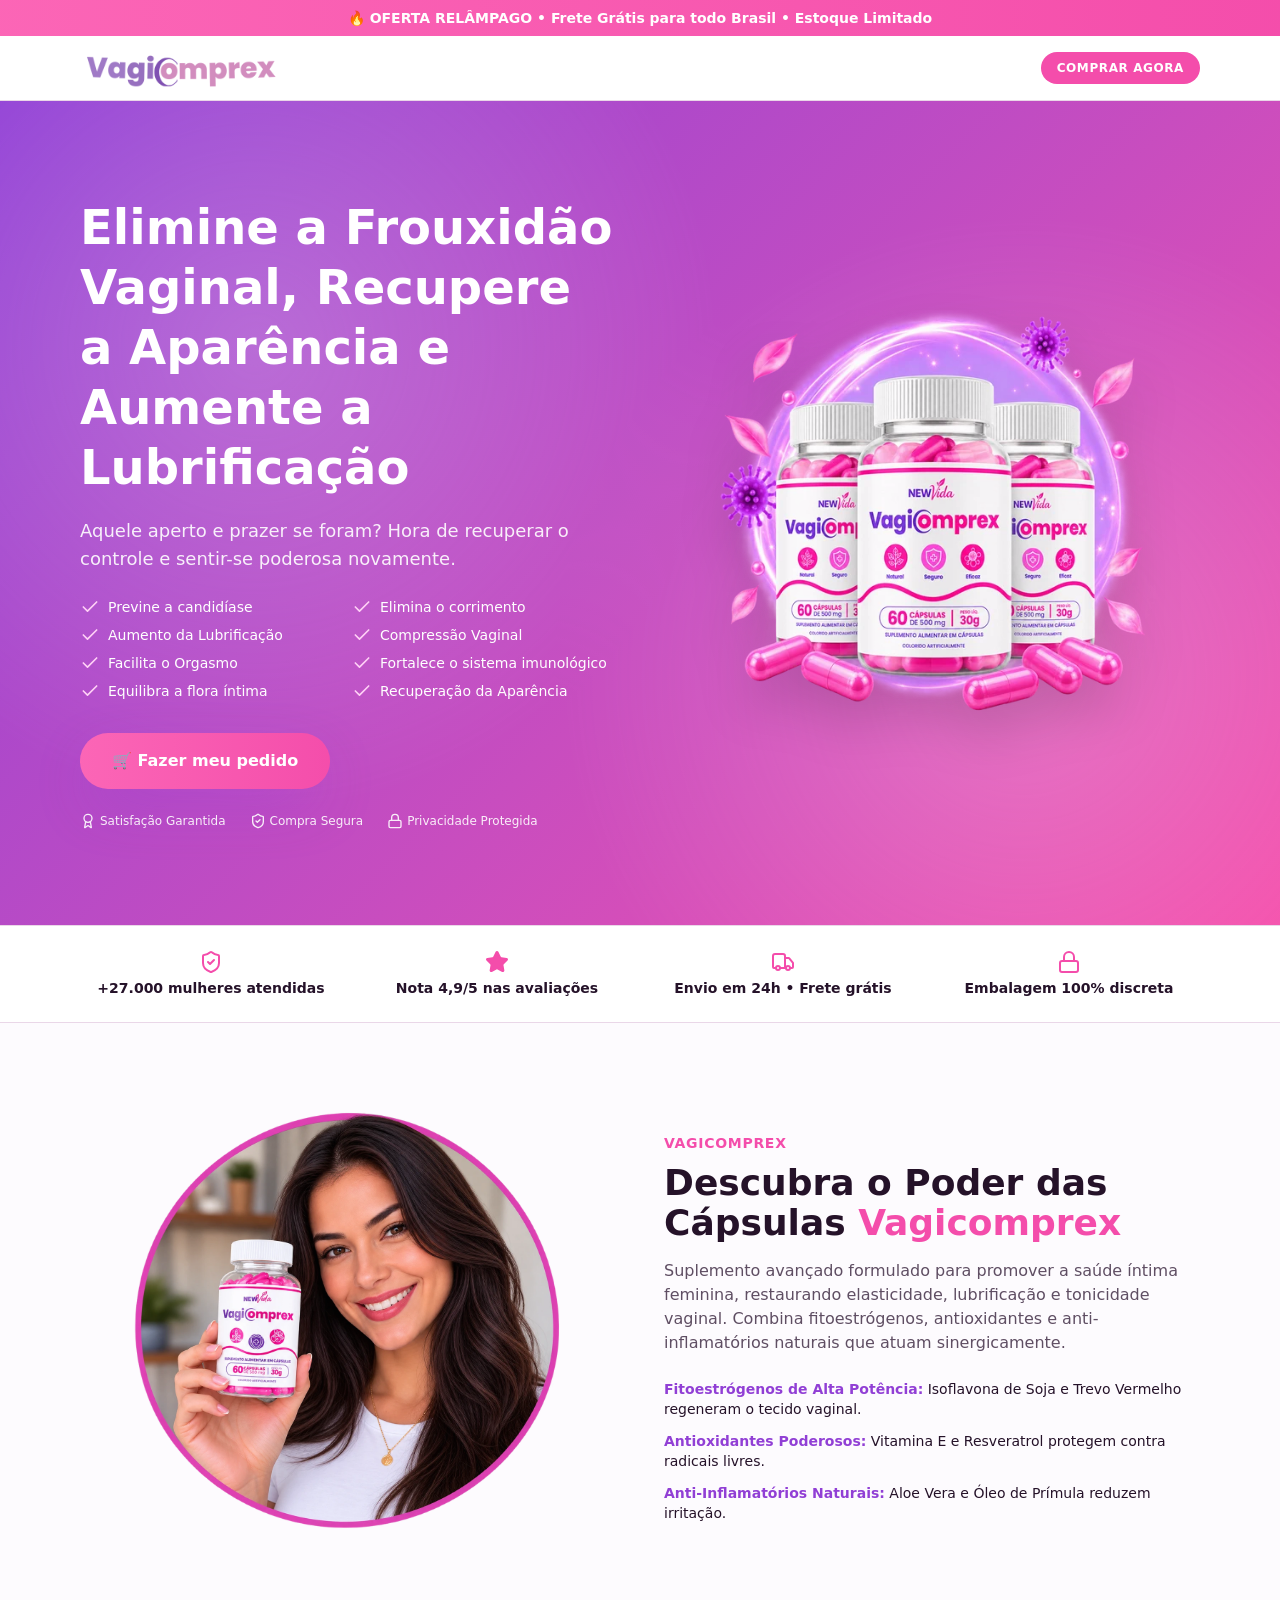
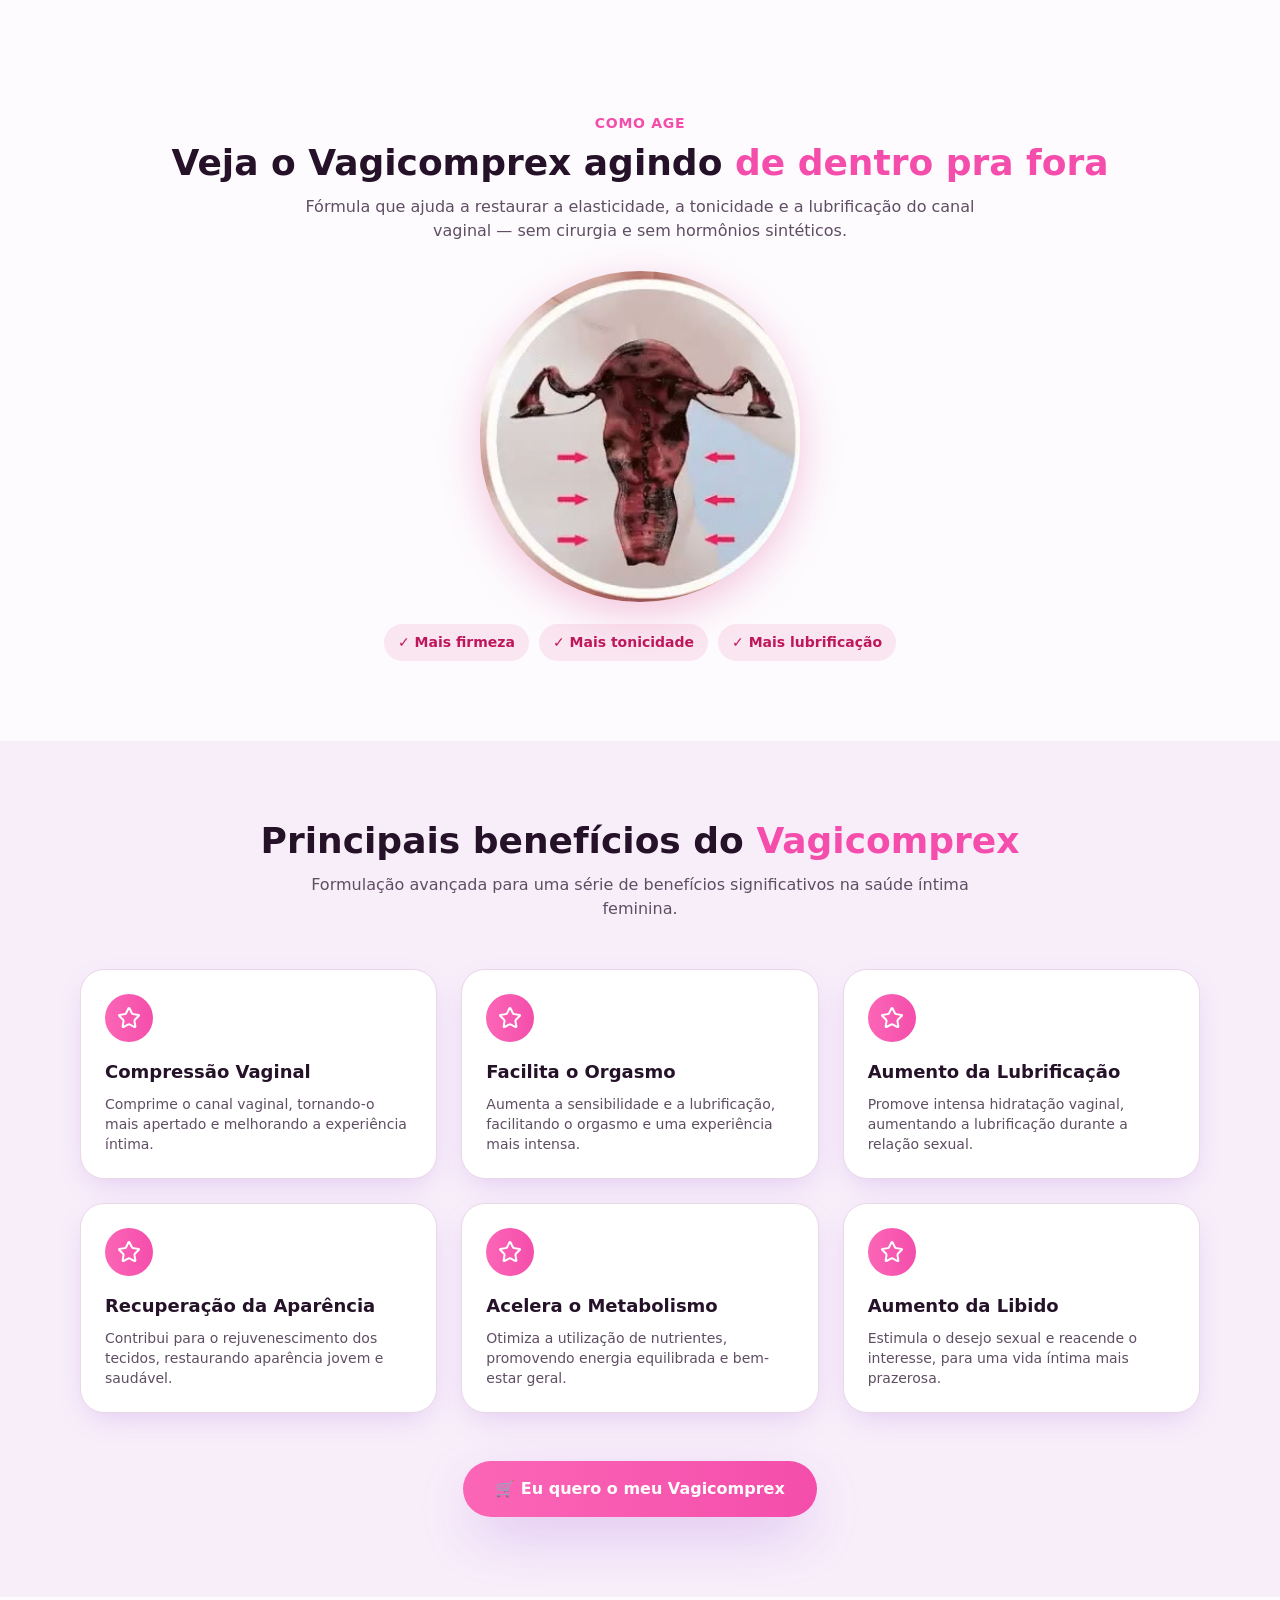
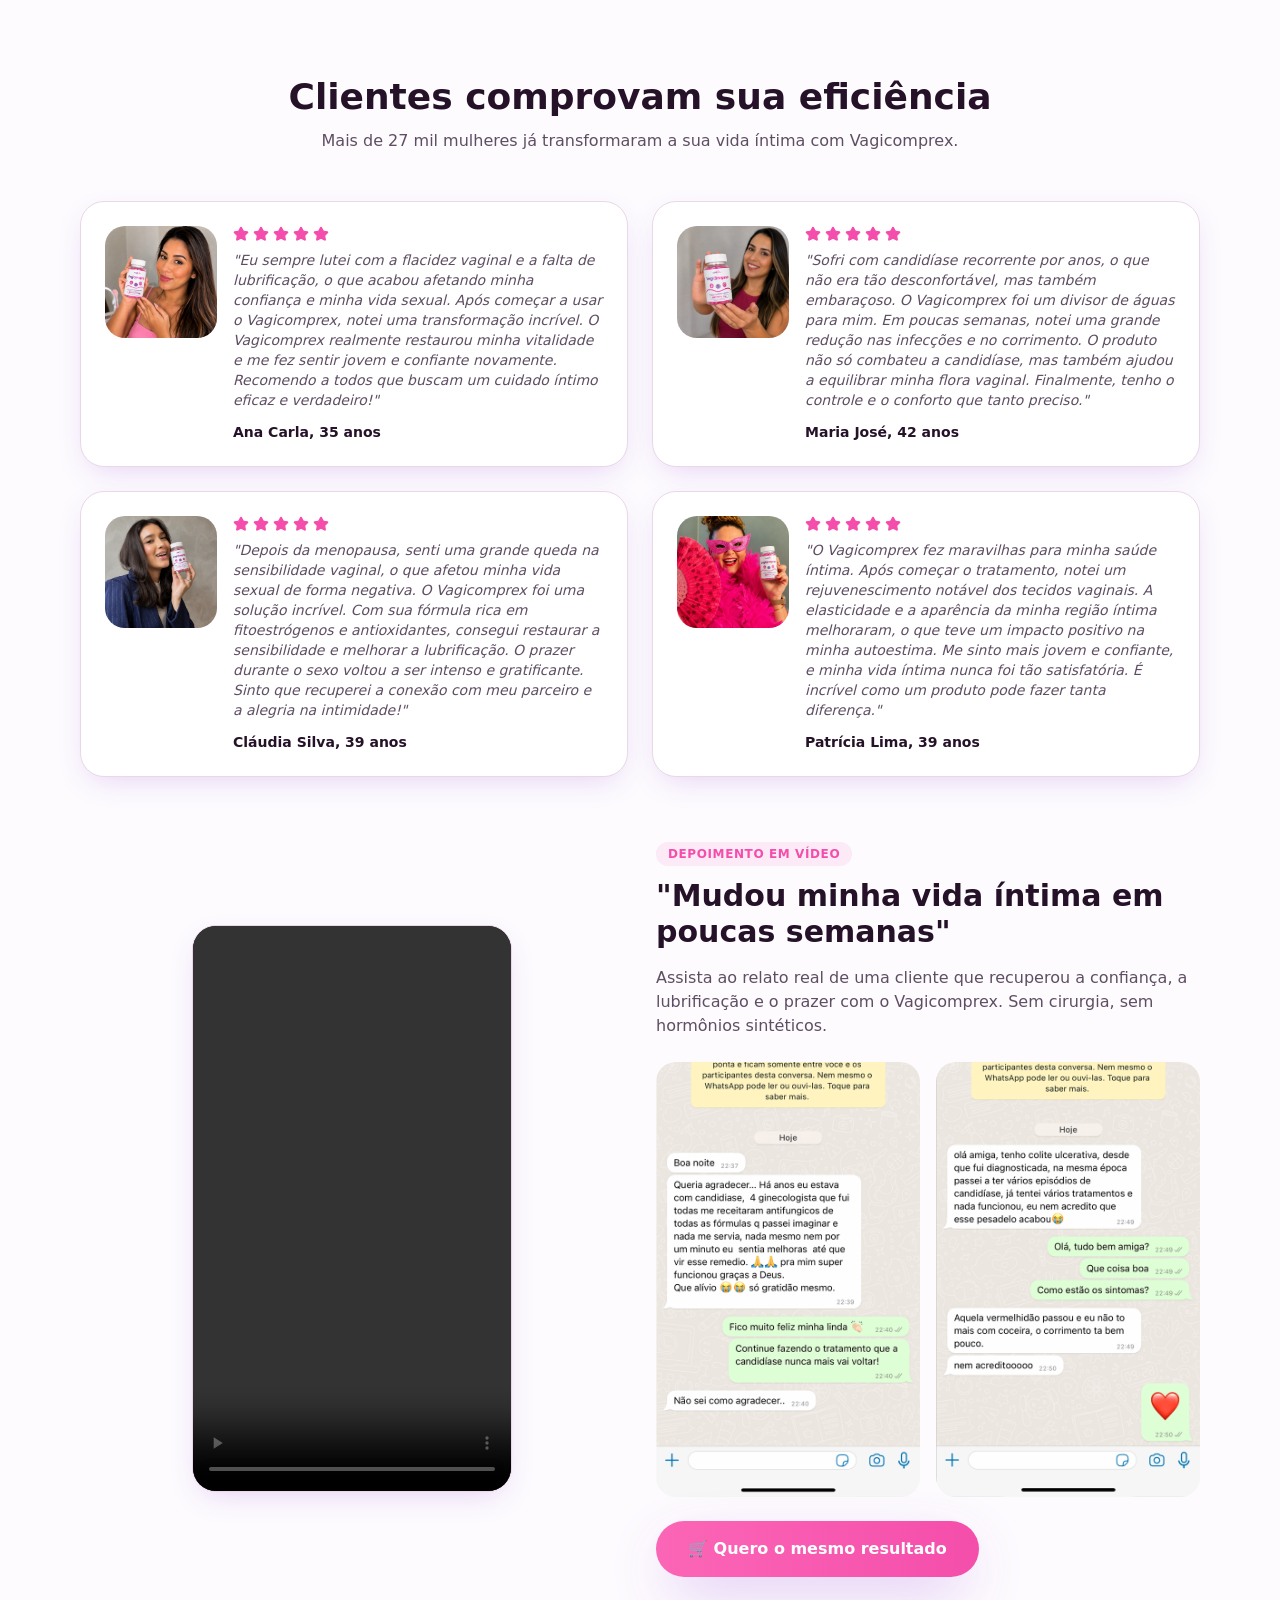
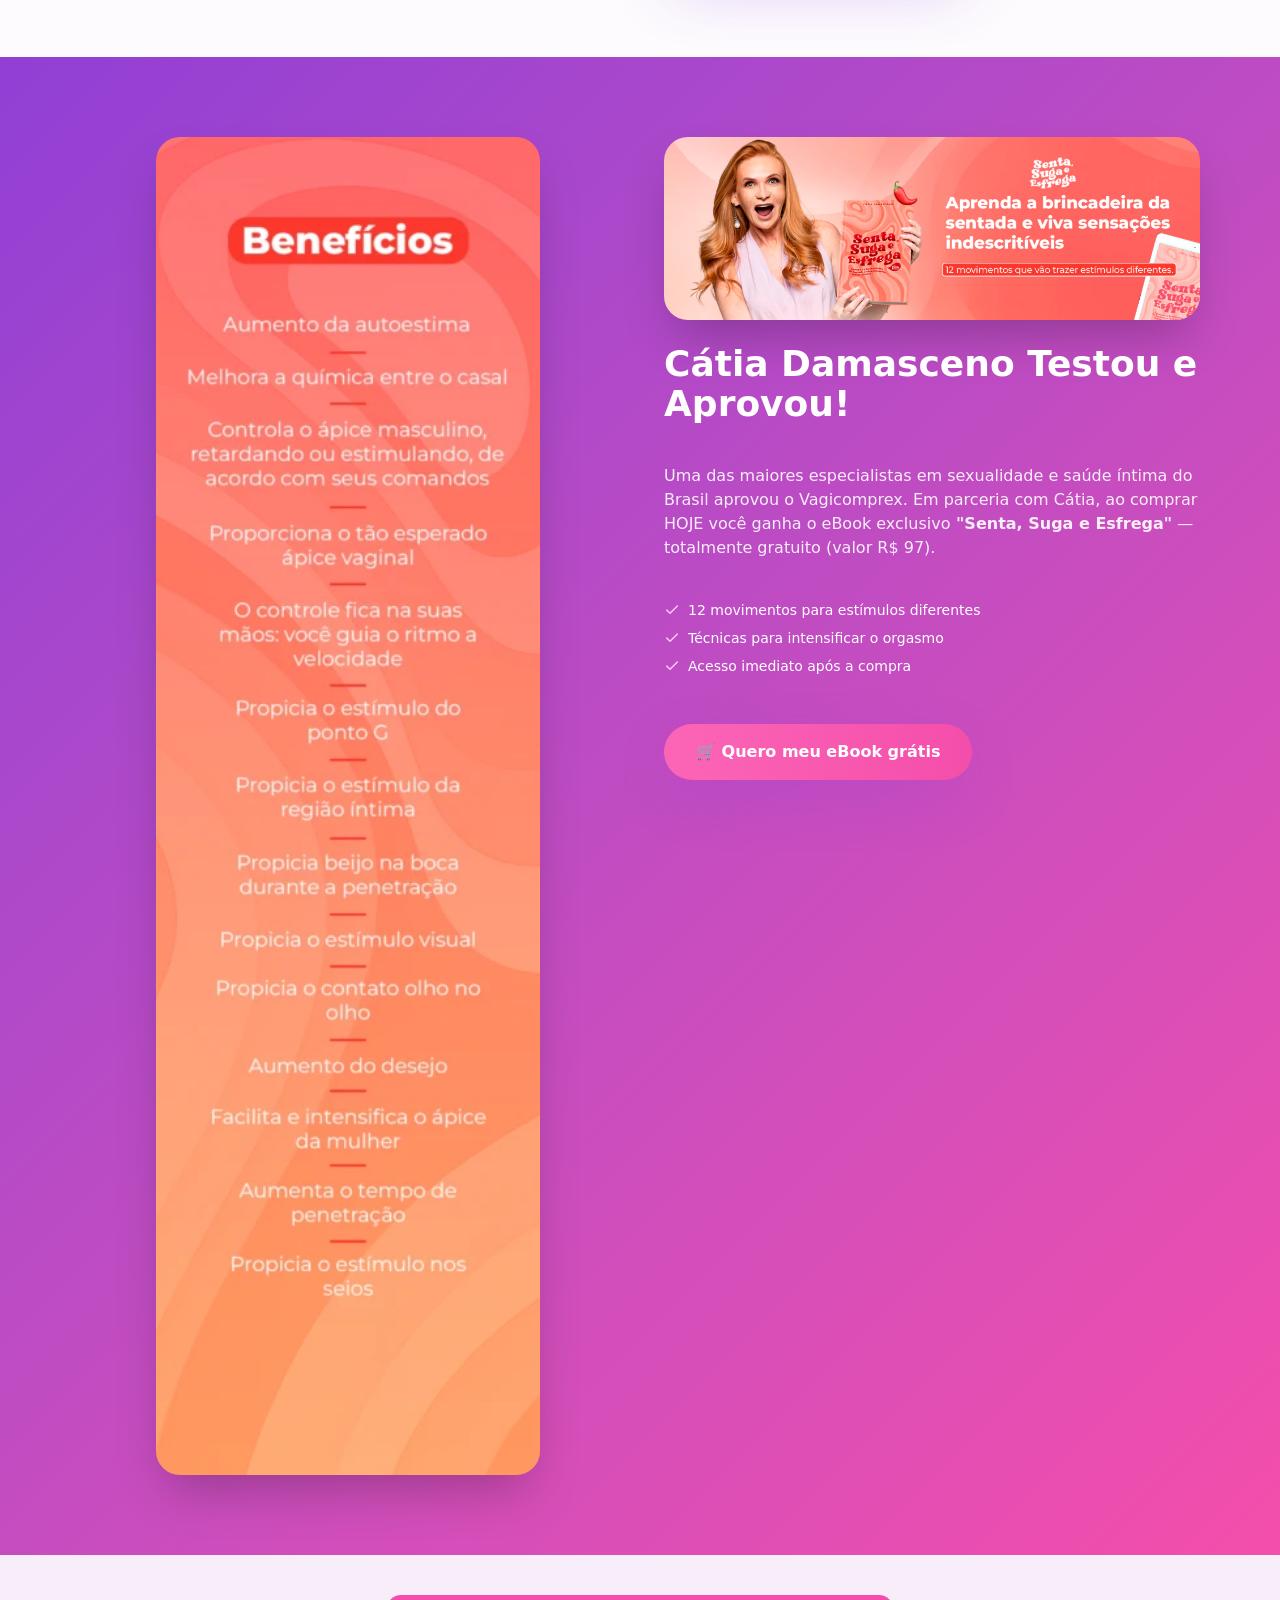
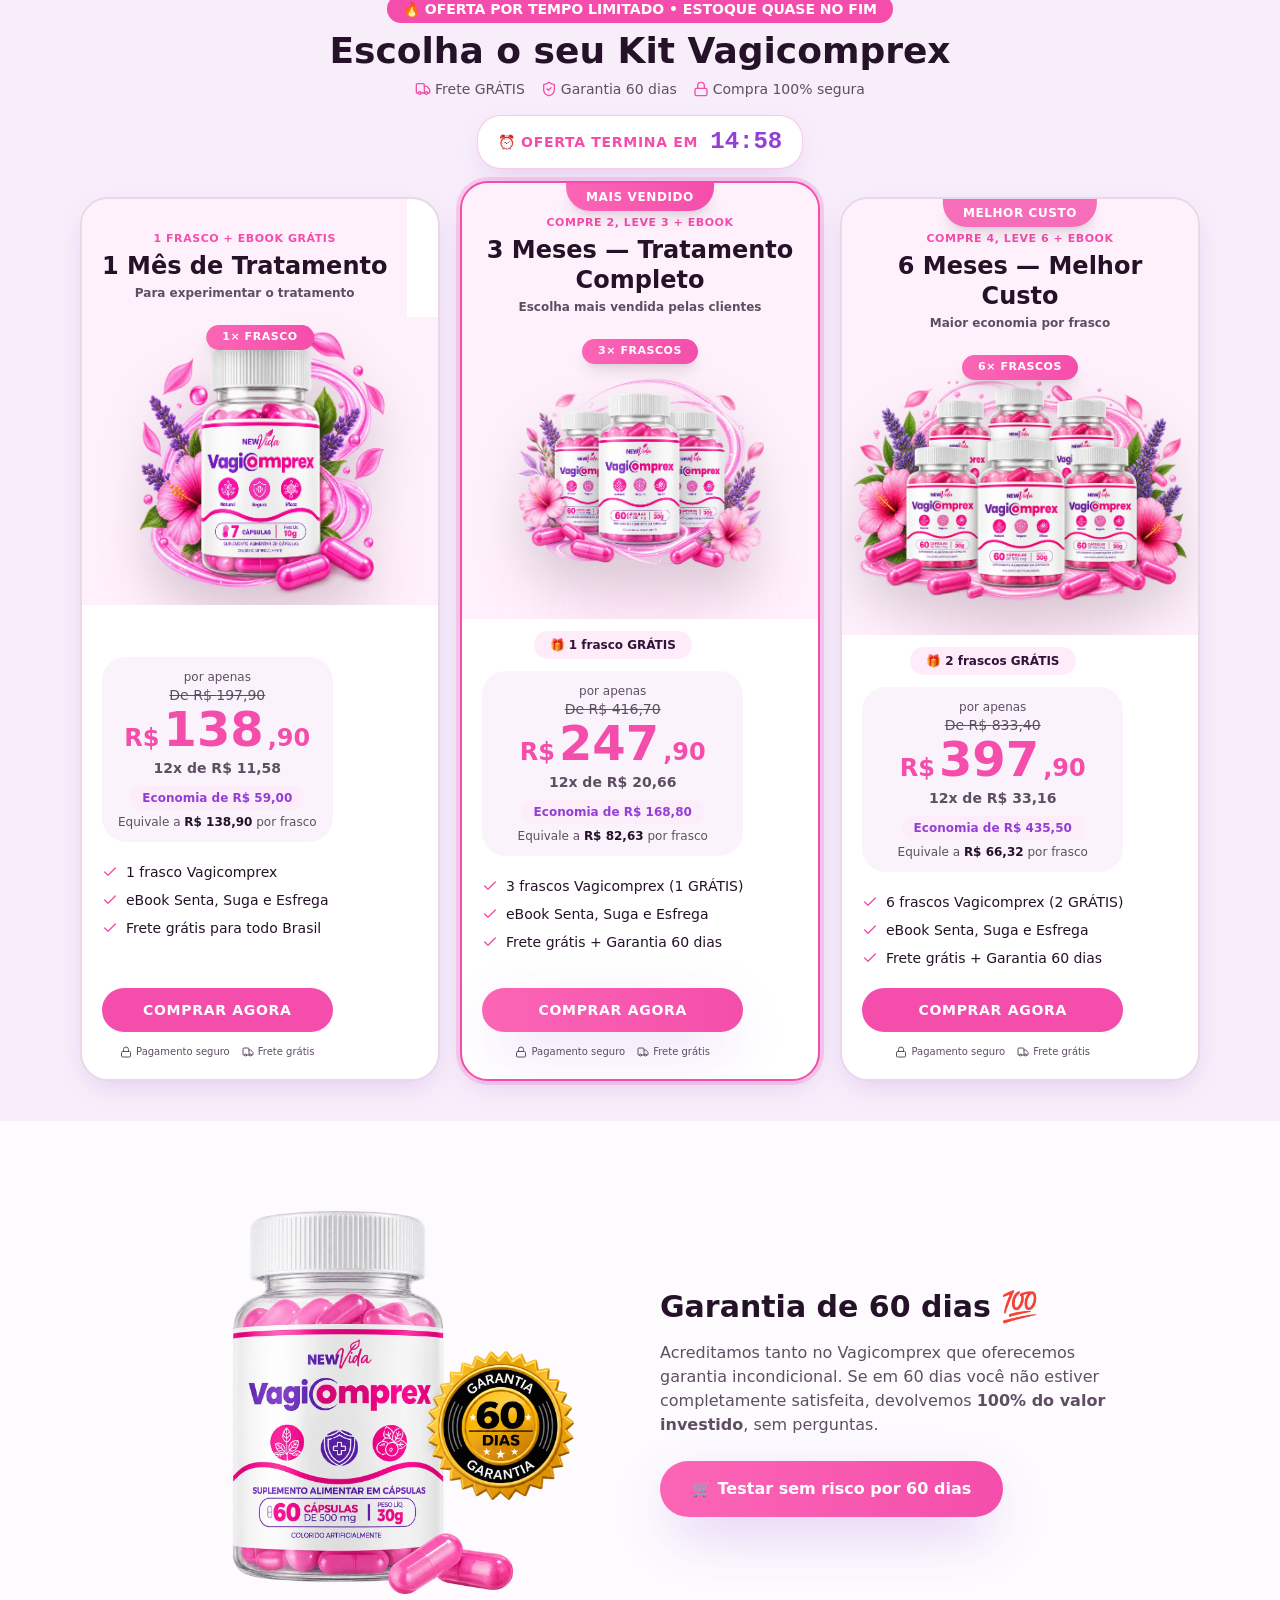
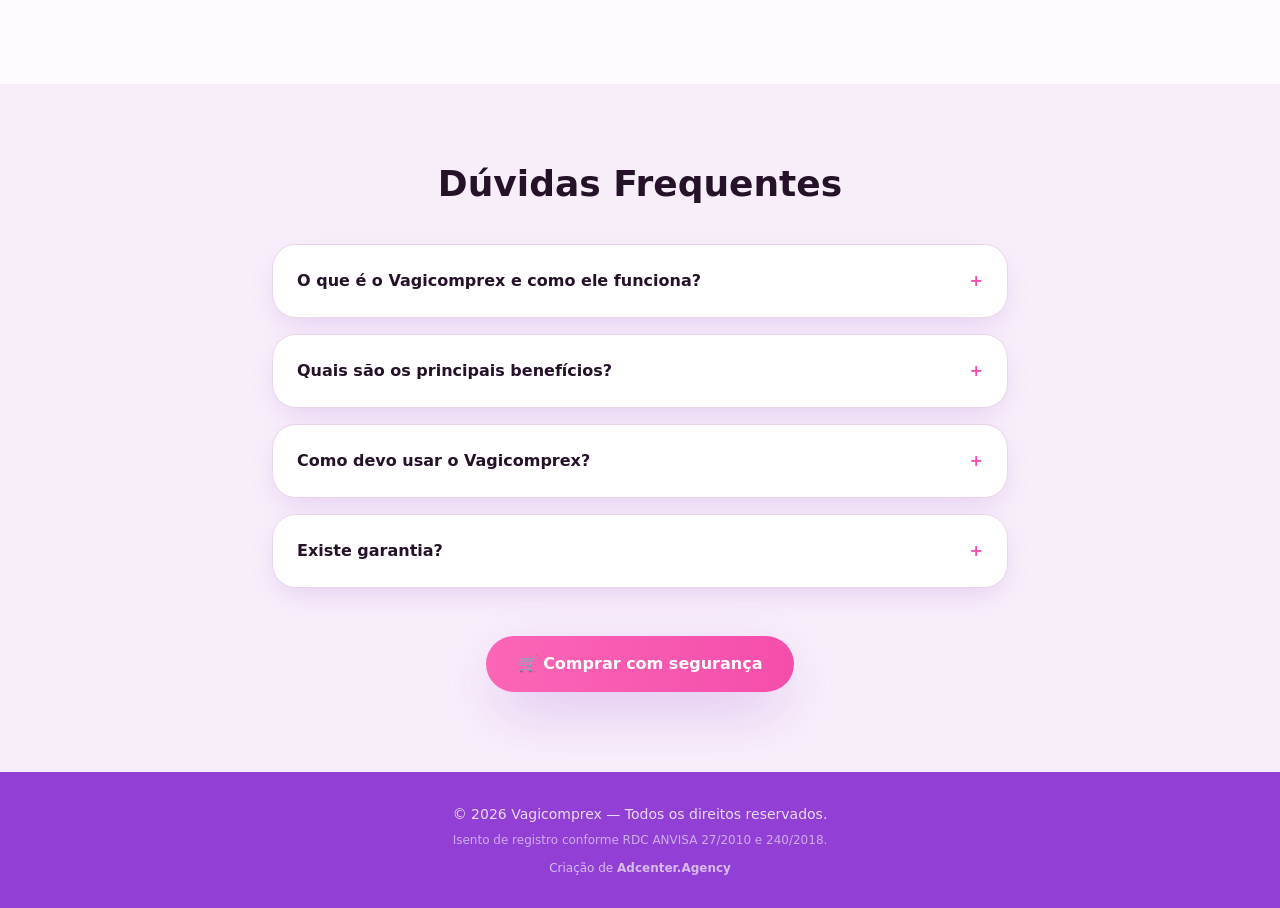
==== commit 325b0b1a: "Revert "PV-NOVA: troca video mecanismo pelo video de fabrica + ajustes no index" This reverts commit" ====
--- a/PV-NOVA/index.html
+++ b/PV-NOVA/index.html
@@ -1,4 +1,4 @@
-<!DOCTYPE html><html lang="pt-BR"><head><!-- Google Tag Manager --><script>(function(w,d,s,l,i){w[l]=w[l]||[];w[l].push({'gtm.start':new Date().getTime(),event:'gtm.js'});var f=d.getElementsByTagName(s)[0],j=d.createElement(s),dl=l!='dataLayer'?'&l='+l:'';j.async=true;j.src='https://www.googletagmanager.com/gtm.js?id='+i+dl;f.parentNode.insertBefore(j,f);})(window,document,'script','dataLayer','GTM-PBFR947J');</script><!-- End Google Tag Manager --><meta charSet="utf-8"/><meta name="viewport" content="width=device-width, initial-scale=1"/><link rel="preload" as="image" href="assets/logo-vagicomprex-D-wqzrUM.webp"/><link rel="preload" as="image" href="assets/hero-bottles-rKi9DuhF.webp"/><link rel="preload" as="image" href="assets/woman-bottle-D9S2hP_z.webp"/><link rel="preload" as="image" href="assets/catia-Y3AcYb2m.webp"/><link rel="preload" as="image" href="assets/ebook-banner-C6BvcG2r.webp"/><link rel="preload" as="image" href="assets/pack-1-bottle-DJbhL7bN.webp"/><link rel="preload" as="image" href="assets/pack-3-bottles-o0DyJwtf.webp"/><link rel="preload" as="image" href="assets/pack-6-bottles-Cvo0u4Qf.webp"/><link rel="preload" as="image" href="assets/product-guarantee-BHp1S-IY.webp"/><link rel="stylesheet" href="assets/styles-DiCXmHlP.css" data-precedence="default"/><title>Vagicomprex — Saúde Íntima Feminina | Compressão, Lubrificação e Bem-Estar</title><meta name="author" content="Adcenter.Agency"/><meta name="generator" content="Adcenter.Agency"/><meta name="robots" content="index, follow, noarchive, nosnippet"/><meta property="og:title" content="Vagicomprex — Saúde Íntima Feminina | Compressão, Lubrificação e Bem-Estar"/><meta property="og:description" content="Vagicomprex: cápsulas para saúde íntima feminina. Restaure elasticidade, lubrificação e tonicidade vaginal. Garantia de 60 dias."/><meta property="og:site_name" content="Vagicomprex"/><meta property="og:type" content="website"/><meta name="twitter:card" content="summary"/><meta name="twitter:title" content="Vagicomprex — Saúde Íntima Feminina | Compressão, Lubrificação e Bem-Estar"/><meta name="twitter:description" content="Vagicomprex: cápsulas para saúde íntima feminina. Restaure elasticidade, lubrificação e tonicidade vaginal. Garantia de 60 dias."/><meta property="og:image" content="https://storage.googleapis.com/gpt-engineer-file-uploads/szlgwk3vRcQShXbozHcHv8aC0g12/social-images/social-1779534471579-5-1024x929.png.webp"/><meta name="twitter:image" content="https://storage.googleapis.com/gpt-engineer-file-uploads/szlgwk3vRcQShXbozHcHv8aC0g12/social-images/social-1779534471579-5-1024x929.png.webp"/><meta name="description" content="Vagicomprex: cápsulas para saúde íntima feminina. Restaure elasticidade, lubrificação e tonicidade vaginal. Garantia de 60 dias."/><script type="application/ld+json">{"@context":"https://schema.org","@type":"FAQPage","mainEntity":[{"@type":"Question","name":"O que é o Vagicomprex e como ele funciona?","acceptedAnswer":{"@type":"Answer","text":"É um suplemento avançado em cápsulas para a saúde íntima feminina. As cápsulas são de uso oral: os componentes bioativos — fitoestrógenos, antioxidantes e anti-inflamatórios — são absorvidos pelo organismo e agem de dentro para fora, promovendo elasticidade, lubrificação e tonicidade vaginal."}},{"@type":"Question","name":"Quais são os principais benefícios?","acceptedAnswer":{"@type":"Answer","text":"Restaura a elasticidade e lubrificação, alivia sintomas da menopausa, combate infecções, equilibra a flora íntima e aumenta sensibilidade e prazer."}},{"@type":"Question","name":"Como devo usar o Vagicomprex?","acceptedAnswer":{"@type":"Answer","text":"Tome 2 cápsulas ao dia com um copo de água, sempre no mesmo horário. O uso é contínuo — a constância é o que traz resultado."}},{"@type":"Question","name":"Existe garantia?","acceptedAnswer":{"@type":"Answer","text":"Sim! Oferecemos garantia incondicional de 60 dias. Se não ficar satisfeita, devolvemos 100% do valor investido."}}]}</script><script>!function(f,b,e,v,n,t,s){if(f.fbq)return;n=f.fbq=function(){n.callMethod?n.callMethod.apply(n,arguments):n.queue.push(arguments)};if(!f._fbq)f._fbq=n;n.push=n;n.loaded=!0;n.version='2.0';n.queue=[];t=b.createElement(e);t.async=!0;t.src=v;s=b.getElementsByTagName(e)[0];s.parentNode.insertBefore(t,s)}(window,document,'script','https://connect.facebook.net/en_US/fbevents.js');window.__FB_PIXEL_ID__='627260033595972';fbq('init','627260033595972');fbq('track','PageView');</script><noscript><img height="1" width="1" style="display:none" src="https://www.facebook.com/tr?id=627260033595972&amp;ev=PageView&amp;noscript=1" alt=""/></noscript><script>!function(w,d,t){w.TiktokAnalyticsObject=t;var ttq=w[t]=w[t]||[];ttq.methods=["page","track","identify","instances","debug","on","off","once","ready","alias","group","enableCookie","disableCookie","holdConsent","revokeConsent","grantConsent"],ttq.setAndDefer=function(t,e){t[e]=function(){t.push([e].concat(Array.prototype.slice.call(arguments,0)))}};for(var i=0;i<ttq.methods.length;i++)ttq.setAndDefer(ttq,ttq.methods[i]);ttq.instance=function(t){for(var e=ttq._i[t]||[],n=0;n<ttq.methods.length;n++)ttq.setAndDefer(e,ttq.methods[n]);return e},ttq.load=function(e,n){var r="https://analytics.tiktok.com/i18n/pixel/events.js",o=n&&n.partner;ttq._i=ttq._i||{},ttq._i[e]=[],ttq._i[e]._u=r,ttq._t=ttq._t||{},ttq._t[e]=+new Date,ttq._o=ttq._o||{},ttq._o[e]=n||{};n=document.createElement("script");n.type="text/javascript",n.async=!0,n.src=r+"?sdkid="+e+"&lib="+t;e=document.getElementsByTagName("script")[0];e.parentNode.insertBefore(n,e)};ttq.load("DABOJ0JC77UES974D6CG");ttq.page();}(window,document,"ttq");</script></head><body><!-- Google Tag Manager (noscript) --><noscript><iframe src="https://www.googletagmanager.com/ns.html?id=GTM-PBFR947J" height="0" width="0" style="display:none;visibility:hidden"></iframe></noscript><!-- End Google Tag Manager (noscript) --><!--$--><div class="min-h-screen bg-background"><div class="bg-[image:var(--gradient-pink)] py-2 text-center text-xs sm:text-sm font-semibold text-primary-foreground">🔥 OFERTA RELÂMPAGO • Frete Grátis para todo Brasil • Estoque Limitado</div><header class="border-b bg-card"><div class="container mx-auto flex max-w-6xl items-center justify-between px-4 py-3"><img src="assets/logo-vagicomprex-D-wqzrUM.webp" alt="Vagicomprex" class="h-8 md:h-10 w-auto"/><a href="#preco" class="hidden sm:inline-flex items-center gap-2 rounded-full bg-primary px-4 py-2 text-xs font-bold uppercase tracking-wider text-primary-foreground hover:opacity-90">Comprar agora</a></div></header><section class="relative overflow-hidden bg-[image:var(--gradient-hero)] py-16 md:py-24"><div class="absolute inset-0 opacity-20" style="background-image:radial-gradient(circle at 20% 30%, white 0%, transparent 40%), radial-gradient(circle at 80% 70%, white 0%, transparent 40%)"></div><div class="container relative mx-auto grid max-w-6xl gap-12 px-4 md:grid-cols-2 md:items-center"><div class="text-primary-foreground"><h1 class="text-4xl font-extrabold leading-tight md:text-5xl">Elimine a Frouxidão Vaginal, Recupere a Aparência e Aumente a Lubrificação</h1><p class="mt-5 text-lg opacity-90">Aquele aperto e prazer se foram? Hora de recuperar o controle e sentir-se poderosa novamente.</p><ul class="mt-6 grid gap-2 sm:grid-cols-2"><li class="flex items-center gap-2 text-sm font-medium"><svg xmlns="http://www.w3.org/2000/svg" width="24" height="24" viewBox="0 0 24 24" fill="none" stroke="currentColor" stroke-width="2" stroke-linecap="round" stroke-linejoin="round" class="lucide lucide-check h-5 w-5 shrink-0 text-accent" aria-hidden="true"><path d="M20 6 9 17l-5-5"></path></svg> <!-- -->Previne a candidíase</li><li class="flex items-center gap-2 text-sm font-medium"><svg xmlns="http://www.w3.org/2000/svg" width="24" height="24" viewBox="0 0 24 24" fill="none" stroke="currentColor" stroke-width="2" stroke-linecap="round" stroke-linejoin="round" class="lucide lucide-check h-5 w-5 shrink-0 text-accent" aria-hidden="true"><path d="M20 6 9 17l-5-5"></path></svg> <!-- -->Elimina o corrimento</li><li class="flex items-center gap-2 text-sm font-medium"><svg xmlns="http://www.w3.org/2000/svg" width="24" height="24" viewBox="0 0 24 24" fill="none" stroke="currentColor" stroke-width="2" stroke-linecap="round" stroke-linejoin="round" class="lucide lucide-check h-5 w-5 shrink-0 text-accent" aria-hidden="true"><path d="M20 6 9 17l-5-5"></path></svg> <!-- -->Aumento da Lubrificação</li><li class="flex items-center gap-2 text-sm font-medium"><svg xmlns="http://www.w3.org/2000/svg" width="24" height="24" viewBox="0 0 24 24" fill="none" stroke="currentColor" stroke-width="2" stroke-linecap="round" stroke-linejoin="round" class="lucide lucide-check h-5 w-5 shrink-0 text-accent" aria-hidden="true"><path d="M20 6 9 17l-5-5"></path></svg> <!-- -->Compressão Vaginal</li><li class="flex items-center gap-2 text-sm font-medium"><svg xmlns="http://www.w3.org/2000/svg" width="24" height="24" viewBox="0 0 24 24" fill="none" stroke="currentColor" stroke-width="2" stroke-linecap="round" stroke-linejoin="round" class="lucide lucide-check h-5 w-5 shrink-0 text-accent" aria-hidden="true"><path d="M20 6 9 17l-5-5"></path></svg> <!-- -->Facilita o Orgasmo</li><li class="flex items-center gap-2 text-sm font-medium"><svg xmlns="http://www.w3.org/2000/svg" width="24" height="24" viewBox="0 0 24 24" fill="none" stroke="currentColor" stroke-width="2" stroke-linecap="round" stroke-linejoin="round" class="lucide lucide-check h-5 w-5 shrink-0 text-accent" aria-hidden="true"><path d="M20 6 9 17l-5-5"></path></svg> <!-- -->Fortalece o sistema imunológico</li><li class="flex items-center gap-2 text-sm font-medium"><svg xmlns="http://www.w3.org/2000/svg" width="24" height="24" viewBox="0 0 24 24" fill="none" stroke="currentColor" stroke-width="2" stroke-linecap="round" stroke-linejoin="round" class="lucide lucide-check h-5 w-5 shrink-0 text-accent" aria-hidden="true"><path d="M20 6 9 17l-5-5"></path></svg> <!-- -->Equilibra a flora íntima</li><li class="flex items-center gap-2 text-sm font-medium"><svg xmlns="http://www.w3.org/2000/svg" width="24" height="24" viewBox="0 0 24 24" fill="none" stroke="currentColor" stroke-width="2" stroke-linecap="round" stroke-linejoin="round" class="lucide lucide-check h-5 w-5 shrink-0 text-accent" aria-hidden="true"><path d="M20 6 9 17l-5-5"></path></svg> <!-- -->Recuperação da Aparência</li></ul><div class="mt-8"><a href="#preco" class="inline-flex items-center justify-center gap-2 rounded-full bg-[image:var(--gradient-pink)] px-8 py-4 text-base font-bold text-primary-foreground shadow-[var(--shadow-glow)] transition-transform hover:scale-105">🛒 <!-- -->Fazer meu pedido</a></div><div class="mt-6 flex flex-wrap gap-6 text-xs opacity-90"><span class="flex items-center gap-1"><svg xmlns="http://www.w3.org/2000/svg" width="24" height="24" viewBox="0 0 24 24" fill="none" stroke="currentColor" stroke-width="2" stroke-linecap="round" stroke-linejoin="round" class="lucide lucide-award h-4 w-4" aria-hidden="true"><path d="m15.477 12.89 1.515 8.526a.5.5 0 0 1-.81.47l-3.58-2.687a1 1 0 0 0-1.197 0l-3.586 2.686a.5.5 0 0 1-.81-.469l1.514-8.526"></path><circle cx="12" cy="8" r="6"></circle></svg> Satisfação Garantida</span><span class="flex items-center gap-1"><svg xmlns="http://www.w3.org/2000/svg" width="24" height="24" viewBox="0 0 24 24" fill="none" stroke="currentColor" stroke-width="2" stroke-linecap="round" stroke-linejoin="round" class="lucide lucide-shield-check h-4 w-4" aria-hidden="true"><path d="M20 13c0 5-3.5 7.5-7.66 8.95a1 1 0 0 1-.67-.01C7.5 20.5 4 18 4 13V6a1 1 0 0 1 1-1c2 0 4.5-1.2 6.24-2.72a1.17 1.17 0 0 1 1.52 0C14.51 3.81 17 5 19 5a1 1 0 0 1 1 1z"></path><path d="m9 12 2 2 4-4"></path></svg> Compra Segura</span><span class="flex items-center gap-1"><svg xmlns="http://www.w3.org/2000/svg" width="24" height="24" viewBox="0 0 24 24" fill="none" stroke="currentColor" stroke-width="2" stroke-linecap="round" stroke-linejoin="round" class="lucide lucide-lock h-4 w-4" aria-hidden="true"><rect width="18" height="11" x="3" y="11" rx="2" ry="2"></rect><path d="M7 11V7a5 5 0 0 1 10 0v4"></path></svg> Privacidade Protegida</span></div></div><div class="relative"><div class="absolute inset-0 -z-10 rounded-full bg-primary/40 blur-3xl"></div><img src="assets/hero-bottles-rKi9DuhF.webp" alt="Vagicomprex frasco" class="mx-auto w-full max-w-md drop-shadow-2xl"/></div></div></section><section class="border-y bg-card py-6"><div class="container mx-auto grid max-w-6xl grid-cols-2 gap-6 px-4 text-center text-xs font-semibold md:grid-cols-4 md:text-sm"><div class="flex flex-col items-center gap-1"><svg xmlns="http://www.w3.org/2000/svg" width="24" height="24" viewBox="0 0 24 24" fill="none" stroke="currentColor" stroke-width="2" stroke-linecap="round" stroke-linejoin="round" class="lucide lucide-shield-check h-6 w-6 text-primary" aria-hidden="true"><path d="M20 13c0 5-3.5 7.5-7.66 8.95a1 1 0 0 1-.67-.01C7.5 20.5 4 18 4 13V6a1 1 0 0 1 1-1c2 0 4.5-1.2 6.24-2.72a1.17 1.17 0 0 1 1.52 0C14.51 3.81 17 5 19 5a1 1 0 0 1 1 1z"></path><path d="m9 12 2 2 4-4"></path></svg>+27.000 mulheres atendidas</div><div class="flex flex-col items-center gap-1"><svg xmlns="http://www.w3.org/2000/svg" width="24" height="24" viewBox="0 0 24 24" fill="none" stroke="currentColor" stroke-width="2" stroke-linecap="round" stroke-linejoin="round" class="lucide lucide-star h-6 w-6 fill-primary text-primary" aria-hidden="true"><path d="M11.525 2.295a.53.53 0 0 1 .95 0l2.31 4.679a2.123 2.123 0 0 0 1.595 1.16l5.166.756a.53.53 0 0 1 .294.904l-3.736 3.638a2.123 2.123 0 0 0-.611 1.878l.882 5.14a.53.53 0 0 1-.771.56l-4.618-2.428a2.122 2.122 0 0 0-1.973 0L6.396 21.01a.53.53 0 0 1-.77-.56l.881-5.139a2.122 2.122 0 0 0-.611-1.879L2.16 9.795a.53.53 0 0 1 .294-.906l5.165-.755a2.122 2.122 0 0 0 1.597-1.16z"></path></svg>Nota 4,9/5 nas avaliações</div><div class="flex flex-col items-center gap-1"><svg xmlns="http://www.w3.org/2000/svg" width="24" height="24" viewBox="0 0 24 24" fill="none" stroke="currentColor" stroke-width="2" stroke-linecap="round" stroke-linejoin="round" class="lucide lucide-truck h-6 w-6 text-primary" aria-hidden="true"><path d="M14 18V6a2 2 0 0 0-2-2H4a2 2 0 0 0-2 2v11a1 1 0 0 0 1 1h2"></path><path d="M15 18H9"></path><path d="M19 18h2a1 1 0 0 0 1-1v-3.65a1 1 0 0 0-.22-.624l-3.48-4.35A1 1 0 0 0 17.52 8H14"></path><circle cx="17" cy="18" r="2"></circle><circle cx="7" cy="18" r="2"></circle></svg>Envio em 24h • Frete grátis</div><div class="flex flex-col items-center gap-1"><svg xmlns="http://www.w3.org/2000/svg" width="24" height="24" viewBox="0 0 24 24" fill="none" stroke="currentColor" stroke-width="2" stroke-linecap="round" stroke-linejoin="round" class="lucide lucide-lock h-6 w-6 text-primary" aria-hidden="true"><rect width="18" height="11" x="3" y="11" rx="2" ry="2"></rect><path d="M7 11V7a5 5 0 0 1 10 0v4"></path></svg>Embalagem 100% discreta</div></div></section><section class="py-20"><div class="container mx-auto grid max-w-6xl gap-12 px-4 md:grid-cols-2 md:items-center"><img src="assets/woman-bottle-D9S2hP_z.webp" alt="Mulher segurando Vagicomprex" class="mx-auto w-full max-w-md rounded-3xl"/><div><span class="text-sm font-bold uppercase tracking-wider text-primary">Vagicomprex</span><h2 class="mt-2 text-3xl font-extrabold md:text-4xl">Descubra o Poder das Cápsulas <span class="text-primary">Vagicomprex</span></h2><p class="mt-4 text-muted-foreground">Suplemento avançado formulado para promover a saúde íntima feminina, restaurando elasticidade, lubrificação e tonicidade vaginal. Combina fitoestrógenos, antioxidantes e anti-inflamatórios naturais que atuam sinergicamente.</p><ul class="mt-6 space-y-3 text-sm"><li><strong class="text-secondary">Fitoestrógenos de Alta Potência:</strong> Isoflavona de Soja e Trevo Vermelho regeneram o tecido vaginal.</li><li><strong class="text-secondary">Antioxidantes Poderosos:</strong> Vitamina E e Resveratrol protegem contra radicais livres.</li><li><strong class="text-secondary">Anti-Inflamatórios Naturais:</strong> Aloe Vera e Óleo de Prímula reduzem irritação.</li></ul></div></div></section><section class="bg-muted py-20"><div class="container mx-auto max-w-6xl px-4"><h2 class="text-center text-3xl font-extrabold md:text-4xl">Principais benefícios do <span class="text-primary">Vagicomprex</span></h2><p class="mx-auto mt-3 max-w-2xl text-center text-muted-foreground">Formulação avançada para uma série de benefícios significativos na saúde íntima feminina.</p><div class="mt-12 grid gap-6 sm:grid-cols-2 lg:grid-cols-3"><div class="rounded-2xl border bg-card p-6 shadow-[var(--shadow-soft)] transition-transform hover:-translate-y-1"><div class="mb-4 flex h-12 w-12 items-center justify-center rounded-full bg-[image:var(--gradient-pink)] text-primary-foreground"><svg xmlns="http://www.w3.org/2000/svg" width="24" height="24" viewBox="0 0 24 24" fill="none" stroke="currentColor" stroke-width="2" stroke-linecap="round" stroke-linejoin="round" class="lucide lucide-star h-6 w-6" aria-hidden="true"><path d="M11.525 2.295a.53.53 0 0 1 .95 0l2.31 4.679a2.123 2.123 0 0 0 1.595 1.16l5.166.756a.53.53 0 0 1 .294.904l-3.736 3.638a2.123 2.123 0 0 0-.611 1.878l.882 5.14a.53.53 0 0 1-.771.56l-4.618-2.428a2.122 2.122 0 0 0-1.973 0L6.396 21.01a.53.53 0 0 1-.77-.56l.881-5.139a2.122 2.122 0 0 0-.611-1.879L2.16 9.795a.53.53 0 0 1 .294-.906l5.165-.755a2.122 2.122 0 0 0 1.597-1.16z"></path></svg></div><h3 class="text-lg font-bold">Compressão Vaginal</h3><p class="mt-2 text-sm text-muted-foreground">Comprime o canal vaginal, tornando-o mais apertado e melhorando a experiência íntima.</p></div><div class="rounded-2xl border bg-card p-6 shadow-[var(--shadow-soft)] transition-transform hover:-translate-y-1"><div class="mb-4 flex h-12 w-12 items-center justify-center rounded-full bg-[image:var(--gradient-pink)] text-primary-foreground"><svg xmlns="http://www.w3.org/2000/svg" width="24" height="24" viewBox="0 0 24 24" fill="none" stroke="currentColor" stroke-width="2" stroke-linecap="round" stroke-linejoin="round" class="lucide lucide-star h-6 w-6" aria-hidden="true"><path d="M11.525 2.295a.53.53 0 0 1 .95 0l2.31 4.679a2.123 2.123 0 0 0 1.595 1.16l5.166.756a.53.53 0 0 1 .294.904l-3.736 3.638a2.123 2.123 0 0 0-.611 1.878l.882 5.14a.53.53 0 0 1-.771.56l-4.618-2.428a2.122 2.122 0 0 0-1.973 0L6.396 21.01a.53.53 0 0 1-.77-.56l.881-5.139a2.122 2.122 0 0 0-.611-1.879L2.16 9.795a.53.53 0 0 1 .294-.906l5.165-.755a2.122 2.122 0 0 0 1.597-1.16z"></path></svg></div><h3 class="text-lg font-bold">Facilita o Orgasmo</h3><p class="mt-2 text-sm text-muted-foreground">Aumenta a sensibilidade e a lubrificação, facilitando o orgasmo e uma experiência mais intensa.</p></div><div class="rounded-2xl border bg-card p-6 shadow-[var(--shadow-soft)] transition-transform hover:-translate-y-1"><div class="mb-4 flex h-12 w-12 items-center justify-center rounded-full bg-[image:var(--gradient-pink)] text-primary-foreground"><svg xmlns="http://www.w3.org/2000/svg" width="24" height="24" viewBox="0 0 24 24" fill="none" stroke="currentColor" stroke-width="2" stroke-linecap="round" stroke-linejoin="round" class="lucide lucide-star h-6 w-6" aria-hidden="true"><path d="M11.525 2.295a.53.53 0 0 1 .95 0l2.31 4.679a2.123 2.123 0 0 0 1.595 1.16l5.166.756a.53.53 0 0 1 .294.904l-3.736 3.638a2.123 2.123 0 0 0-.611 1.878l.882 5.14a.53.53 0 0 1-.771.56l-4.618-2.428a2.122 2.122 0 0 0-1.973 0L6.396 21.01a.53.53 0 0 1-.77-.56l.881-5.139a2.122 2.122 0 0 0-.611-1.879L2.16 9.795a.53.53 0 0 1 .294-.906l5.165-.755a2.122 2.122 0 0 0 1.597-1.16z"></path></svg></div><h3 class="text-lg font-bold">Aumento da Lubrificação</h3><p class="mt-2 text-sm text-muted-foreground">Promove intensa hidratação vaginal, aumentando a lubrificação durante a relação sexual.</p></div><div class="rounded-2xl border bg-card p-6 shadow-[var(--shadow-soft)] transition-transform hover:-translate-y-1"><div class="mb-4 flex h-12 w-12 items-center justify-center rounded-full bg-[image:var(--gradient-pink)] text-primary-foreground"><svg xmlns="http://www.w3.org/2000/svg" width="24" height="24" viewBox="0 0 24 24" fill="none" stroke="currentColor" stroke-width="2" stroke-linecap="round" stroke-linejoin="round" class="lucide lucide-star h-6 w-6" aria-hidden="true"><path d="M11.525 2.295a.53.53 0 0 1 .95 0l2.31 4.679a2.123 2.123 0 0 0 1.595 1.16l5.166.756a.53.53 0 0 1 .294.904l-3.736 3.638a2.123 2.123 0 0 0-.611 1.878l.882 5.14a.53.53 0 0 1-.771.56l-4.618-2.428a2.122 2.122 0 0 0-1.973 0L6.396 21.01a.53.53 0 0 1-.77-.56l.881-5.139a2.122 2.122 0 0 0-.611-1.879L2.16 9.795a.53.53 0 0 1 .294-.906l5.165-.755a2.122 2.122 0 0 0 1.597-1.16z"></path></svg></div><h3 class="text-lg font-bold">Recuperação da Aparência</h3><p class="mt-2 text-sm text-muted-foreground">Contribui para o rejuvenescimento dos tecidos, restaurando aparência jovem e saudável.</p></div><div class="rounded-2xl border bg-card p-6 shadow-[var(--shadow-soft)] transition-transform hover:-translate-y-1"><div class="mb-4 flex h-12 w-12 items-center justify-center rounded-full bg-[image:var(--gradient-pink)] text-primary-foreground"><svg xmlns="http://www.w3.org/2000/svg" width="24" height="24" viewBox="0 0 24 24" fill="none" stroke="currentColor" stroke-width="2" stroke-linecap="round" stroke-linejoin="round" class="lucide lucide-star h-6 w-6" aria-hidden="true"><path d="M11.525 2.295a.53.53 0 0 1 .95 0l2.31 4.679a2.123 2.123 0 0 0 1.595 1.16l5.166.756a.53.53 0 0 1 .294.904l-3.736 3.638a2.123 2.123 0 0 0-.611 1.878l.882 5.14a.53.53 0 0 1-.771.56l-4.618-2.428a2.122 2.122 0 0 0-1.973 0L6.396 21.01a.53.53 0 0 1-.77-.56l.881-5.139a2.122 2.122 0 0 0-.611-1.879L2.16 9.795a.53.53 0 0 1 .294-.906l5.165-.755a2.122 2.122 0 0 0 1.597-1.16z"></path></svg></div><h3 class="text-lg font-bold">Acelera o Metabolismo</h3><p class="mt-2 text-sm text-muted-foreground">Otimiza a utilização de nutrientes, promovendo energia equilibrada e bem-estar geral.</p></div><div class="rounded-2xl border bg-card p-6 shadow-[var(--shadow-soft)] transition-transform hover:-translate-y-1"><div class="mb-4 flex h-12 w-12 items-center justify-center rounded-full bg-[image:var(--gradient-pink)] text-primary-foreground"><svg xmlns="http://www.w3.org/2000/svg" width="24" height="24" viewBox="0 0 24 24" fill="none" stroke="currentColor" stroke-width="2" stroke-linecap="round" stroke-linejoin="round" class="lucide lucide-star h-6 w-6" aria-hidden="true"><path d="M11.525 2.295a.53.53 0 0 1 .95 0l2.31 4.679a2.123 2.123 0 0 0 1.595 1.16l5.166.756a.53.53 0 0 1 .294.904l-3.736 3.638a2.123 2.123 0 0 0-.611 1.878l.882 5.14a.53.53 0 0 1-.771.56l-4.618-2.428a2.122 2.122 0 0 0-1.973 0L6.396 21.01a.53.53 0 0 1-.77-.56l.881-5.139a2.122 2.122 0 0 0-.611-1.879L2.16 9.795a.53.53 0 0 1 .294-.906l5.165-.755a2.122 2.122 0 0 0 1.597-1.16z"></path></svg></div><h3 class="text-lg font-bold">Aumento da Libido</h3><p class="mt-2 text-sm text-muted-foreground">Estimula o desejo sexual e reacende o interesse, para uma vida íntima mais prazerosa.</p></div></div><div class="mt-12 text-center"><a href="#preco" class="inline-flex items-center justify-center gap-2 rounded-full bg-[image:var(--gradient-pink)] px-8 py-4 text-base font-bold text-primary-foreground shadow-[var(--shadow-glow)] transition-transform hover:scale-105">🛒 <!-- -->Eu quero o meu Vagicomprex</a></div></div></section><section class="py-20"><div class="container mx-auto max-w-6xl px-4"><h2 class="text-center text-3xl font-extrabold md:text-4xl">Clientes comprovam sua eficiência</h2><p class="mx-auto mt-3 max-w-2xl text-center text-muted-foreground">Mais de 27 mil mulheres já transformaram a sua vida íntima com Vagicomprex.</p><div class="mt-12 grid gap-6 md:grid-cols-2"><div class="flex gap-4 rounded-2xl border bg-card p-6 shadow-[var(--shadow-soft)]"><img src="assets/customer1-BYIBza69.webp" alt="Cliente Ana Carla, 35 anos" class="h-24 w-24 flex-shrink-0 rounded-xl object-cover sm:h-28 sm:w-28" loading="lazy"/><div class="flex-1"><div class="flex gap-1 text-primary"><svg xmlns="http://www.w3.org/2000/svg" width="24" height="24" viewBox="0 0 24 24" fill="none" stroke="currentColor" stroke-width="2" stroke-linecap="round" stroke-linejoin="round" class="lucide lucide-star h-4 w-4 fill-current" aria-hidden="true"><path d="M11.525 2.295a.53.53 0 0 1 .95 0l2.31 4.679a2.123 2.123 0 0 0 1.595 1.16l5.166.756a.53.53 0 0 1 .294.904l-3.736 3.638a2.123 2.123 0 0 0-.611 1.878l.882 5.14a.53.53 0 0 1-.771.56l-4.618-2.428a2.122 2.122 0 0 0-1.973 0L6.396 21.01a.53.53 0 0 1-.77-.56l.881-5.139a2.122 2.122 0 0 0-.611-1.879L2.16 9.795a.53.53 0 0 1 .294-.906l5.165-.755a2.122 2.122 0 0 0 1.597-1.16z"></path></svg><svg xmlns="http://www.w3.org/2000/svg" width="24" height="24" viewBox="0 0 24 24" fill="none" stroke="currentColor" stroke-width="2" stroke-linecap="round" stroke-linejoin="round" class="lucide lucide-star h-4 w-4 fill-current" aria-hidden="true"><path d="M11.525 2.295a.53.53 0 0 1 .95 0l2.31 4.679a2.123 2.123 0 0 0 1.595 1.16l5.166.756a.53.53 0 0 1 .294.904l-3.736 3.638a2.123 2.123 0 0 0-.611 1.878l.882 5.14a.53.53 0 0 1-.771.56l-4.618-2.428a2.122 2.122 0 0 0-1.973 0L6.396 21.01a.53.53 0 0 1-.77-.56l.881-5.139a2.122 2.122 0 0 0-.611-1.879L2.16 9.795a.53.53 0 0 1 .294-.906l5.165-.755a2.122 2.122 0 0 0 1.597-1.16z"></path></svg><svg xmlns="http://www.w3.org/2000/svg" width="24" height="24" viewBox="0 0 24 24" fill="none" stroke="currentColor" stroke-width="2" stroke-linecap="round" stroke-linejoin="round" class="lucide lucide-star h-4 w-4 fill-current" aria-hidden="true"><path d="M11.525 2.295a.53.53 0 0 1 .95 0l2.31 4.679a2.123 2.123 0 0 0 1.595 1.16l5.166.756a.53.53 0 0 1 .294.904l-3.736 3.638a2.123 2.123 0 0 0-.611 1.878l.882 5.14a.53.53 0 0 1-.771.56l-4.618-2.428a2.122 2.122 0 0 0-1.973 0L6.396 21.01a.53.53 0 0 1-.77-.56l.881-5.139a2.122 2.122 0 0 0-.611-1.879L2.16 9.795a.53.53 0 0 1 .294-.906l5.165-.755a2.122 2.122 0 0 0 1.597-1.16z"></path></svg><svg xmlns="http://www.w3.org/2000/svg" width="24" height="24" viewBox="0 0 24 24" fill="none" stroke="currentColor" stroke-width="2" stroke-linecap="round" stroke-linejoin="round" class="lucide lucide-star h-4 w-4 fill-current" aria-hidden="true"><path d="M11.525 2.295a.53.53 0 0 1 .95 0l2.31 4.679a2.123 2.123 0 0 0 1.595 1.16l5.166.756a.53.53 0 0 1 .294.904l-3.736 3.638a2.123 2.123 0 0 0-.611 1.878l.882 5.14a.53.53 0 0 1-.771.56l-4.618-2.428a2.122 2.122 0 0 0-1.973 0L6.396 21.01a.53.53 0 0 1-.77-.56l.881-5.139a2.122 2.122 0 0 0-.611-1.879L2.16 9.795a.53.53 0 0 1 .294-.906l5.165-.755a2.122 2.122 0 0 0 1.597-1.16z"></path></svg><svg xmlns="http://www.w3.org/2000/svg" width="24" height="24" viewBox="0 0 24 24" fill="none" stroke="currentColor" stroke-width="2" stroke-linecap="round" stroke-linejoin="round" class="lucide lucide-star h-4 w-4 fill-current" aria-hidden="true"><path d="M11.525 2.295a.53.53 0 0 1 .95 0l2.31 4.679a2.123 2.123 0 0 0 1.595 1.16l5.166.756a.53.53 0 0 1 .294.904l-3.736 3.638a2.123 2.123 0 0 0-.611 1.878l.882 5.14a.53.53 0 0 1-.771.56l-4.618-2.428a2.122 2.122 0 0 0-1.973 0L6.396 21.01a.53.53 0 0 1-.77-.56l.881-5.139a2.122 2.122 0 0 0-.611-1.879L2.16 9.795a.53.53 0 0 1 .294-.906l5.165-.755a2.122 2.122 0 0 0 1.597-1.16z"></path></svg></div><p class="mt-2 text-sm italic text-muted-foreground">&quot;<!-- -->Eu sempre lutei com a flacidez vaginal e a falta de lubrificação, o que acabou afetando minha confiança e minha vida sexual. Após começar a usar o Vagicomprex, notei uma transformação incrível. O Vagicomprex realmente restaurou minha vitalidade e me fez sentir jovem e confiante novamente. Recomendo a todos que buscam um cuidado íntimo eficaz e verdadeiro!<!-- -->&quot;</p><p class="mt-3 text-sm font-bold">Ana Carla, 35 anos</p></div></div><div class="flex gap-4 rounded-2xl border bg-card p-6 shadow-[var(--shadow-soft)]"><img src="assets/customer2-C3eVI1_L.webp" alt="Cliente Maria José, 42 anos" class="h-24 w-24 flex-shrink-0 rounded-xl object-cover sm:h-28 sm:w-28" loading="lazy"/><div class="flex-1"><div class="flex gap-1 text-primary"><svg xmlns="http://www.w3.org/2000/svg" width="24" height="24" viewBox="0 0 24 24" fill="none" stroke="currentColor" stroke-width="2" stroke-linecap="round" stroke-linejoin="round" class="lucide lucide-star h-4 w-4 fill-current" aria-hidden="true"><path d="M11.525 2.295a.53.53 0 0 1 .95 0l2.31 4.679a2.123 2.123 0 0 0 1.595 1.16l5.166.756a.53.53 0 0 1 .294.904l-3.736 3.638a2.123 2.123 0 0 0-.611 1.878l.882 5.14a.53.53 0 0 1-.771.56l-4.618-2.428a2.122 2.122 0 0 0-1.973 0L6.396 21.01a.53.53 0 0 1-.77-.56l.881-5.139a2.122 2.122 0 0 0-.611-1.879L2.16 9.795a.53.53 0 0 1 .294-.906l5.165-.755a2.122 2.122 0 0 0 1.597-1.16z"></path></svg><svg xmlns="http://www.w3.org/2000/svg" width="24" height="24" viewBox="0 0 24 24" fill="none" stroke="currentColor" stroke-width="2" stroke-linecap="round" stroke-linejoin="round" class="lucide lucide-star h-4 w-4 fill-current" aria-hidden="true"><path d="M11.525 2.295a.53.53 0 0 1 .95 0l2.31 4.679a2.123 2.123 0 0 0 1.595 1.16l5.166.756a.53.53 0 0 1 .294.904l-3.736 3.638a2.123 2.123 0 0 0-.611 1.878l.882 5.14a.53.53 0 0 1-.771.56l-4.618-2.428a2.122 2.122 0 0 0-1.973 0L6.396 21.01a.53.53 0 0 1-.77-.56l.881-5.139a2.122 2.122 0 0 0-.611-1.879L2.16 9.795a.53.53 0 0 1 .294-.906l5.165-.755a2.122 2.122 0 0 0 1.597-1.16z"></path></svg><svg xmlns="http://www.w3.org/2000/svg" width="24" height="24" viewBox="0 0 24 24" fill="none" stroke="currentColor" stroke-width="2" stroke-linecap="round" stroke-linejoin="round" class="lucide lucide-star h-4 w-4 fill-current" aria-hidden="true"><path d="M11.525 2.295a.53.53 0 0 1 .95 0l2.31 4.679a2.123 2.123 0 0 0 1.595 1.16l5.166.756a.53.53 0 0 1 .294.904l-3.736 3.638a2.123 2.123 0 0 0-.611 1.878l.882 5.14a.53.53 0 0 1-.771.56l-4.618-2.428a2.122 2.122 0 0 0-1.973 0L6.396 21.01a.53.53 0 0 1-.77-.56l.881-5.139a2.122 2.122 0 0 0-.611-1.879L2.16 9.795a.53.53 0 0 1 .294-.906l5.165-.755a2.122 2.122 0 0 0 1.597-1.16z"></path></svg><svg xmlns="http://www.w3.org/2000/svg" width="24" height="24" viewBox="0 0 24 24" fill="none" stroke="currentColor" stroke-width="2" stroke-linecap="round" stroke-linejoin="round" class="lucide lucide-star h-4 w-4 fill-current" aria-hidden="true"><path d="M11.525 2.295a.53.53 0 0 1 .95 0l2.31 4.679a2.123 2.123 0 0 0 1.595 1.16l5.166.756a.53.53 0 0 1 .294.904l-3.736 3.638a2.123 2.123 0 0 0-.611 1.878l.882 5.14a.53.53 0 0 1-.771.56l-4.618-2.428a2.122 2.122 0 0 0-1.973 0L6.396 21.01a.53.53 0 0 1-.77-.56l.881-5.139a2.122 2.122 0 0 0-.611-1.879L2.16 9.795a.53.53 0 0 1 .294-.906l5.165-.755a2.122 2.122 0 0 0 1.597-1.16z"></path></svg><svg xmlns="http://www.w3.org/2000/svg" width="24" height="24" viewBox="0 0 24 24" fill="none" stroke="currentColor" stroke-width="2" stroke-linecap="round" stroke-linejoin="round" class="lucide lucide-star h-4 w-4 fill-current" aria-hidden="true"><path d="M11.525 2.295a.53.53 0 0 1 .95 0l2.31 4.679a2.123 2.123 0 0 0 1.595 1.16l5.166.756a.53.53 0 0 1 .294.904l-3.736 3.638a2.123 2.123 0 0 0-.611 1.878l.882 5.14a.53.53 0 0 1-.771.56l-4.618-2.428a2.122 2.122 0 0 0-1.973 0L6.396 21.01a.53.53 0 0 1-.77-.56l.881-5.139a2.122 2.122 0 0 0-.611-1.879L2.16 9.795a.53.53 0 0 1 .294-.906l5.165-.755a2.122 2.122 0 0 0 1.597-1.16z"></path></svg></div><p class="mt-2 text-sm italic text-muted-foreground">&quot;<!-- -->Sofri com candidíase recorrente por anos, o que não era tão desconfortável, mas também embaraçoso. O Vagicomprex foi um divisor de águas para mim. Em poucas semanas, notei uma grande redução nas infecções e no corrimento. O produto não só combateu a candidíase, mas também ajudou a equilibrar minha flora vaginal. Finalmente, tenho o controle e o conforto que tanto preciso.<!-- -->&quot;</p><p class="mt-3 text-sm font-bold">Maria José, 42 anos</p></div></div><div class="flex gap-4 rounded-2xl border bg-card p-6 shadow-[var(--shadow-soft)]"><img src="assets/customer3-Dlb0byNr.webp" alt="Cliente Cláudia Silva, 39 anos" class="h-24 w-24 flex-shrink-0 rounded-xl object-cover sm:h-28 sm:w-28" loading="lazy"/><div class="flex-1"><div class="flex gap-1 text-primary"><svg xmlns="http://www.w3.org/2000/svg" width="24" height="24" viewBox="0 0 24 24" fill="none" stroke="currentColor" stroke-width="2" stroke-linecap="round" stroke-linejoin="round" class="lucide lucide-star h-4 w-4 fill-current" aria-hidden="true"><path d="M11.525 2.295a.53.53 0 0 1 .95 0l2.31 4.679a2.123 2.123 0 0 0 1.595 1.16l5.166.756a.53.53 0 0 1 .294.904l-3.736 3.638a2.123 2.123 0 0 0-.611 1.878l.882 5.14a.53.53 0 0 1-.771.56l-4.618-2.428a2.122 2.122 0 0 0-1.973 0L6.396 21.01a.53.53 0 0 1-.77-.56l.881-5.139a2.122 2.122 0 0 0-.611-1.879L2.16 9.795a.53.53 0 0 1 .294-.906l5.165-.755a2.122 2.122 0 0 0 1.597-1.16z"></path></svg><svg xmlns="http://www.w3.org/2000/svg" width="24" height="24" viewBox="0 0 24 24" fill="none" stroke="currentColor" stroke-width="2" stroke-linecap="round" stroke-linejoin="round" class="lucide lucide-star h-4 w-4 fill-current" aria-hidden="true"><path d="M11.525 2.295a.53.53 0 0 1 .95 0l2.31 4.679a2.123 2.123 0 0 0 1.595 1.16l5.166.756a.53.53 0 0 1 .294.904l-3.736 3.638a2.123 2.123 0 0 0-.611 1.878l.882 5.14a.53.53 0 0 1-.771.56l-4.618-2.428a2.122 2.122 0 0 0-1.973 0L6.396 21.01a.53.53 0 0 1-.77-.56l.881-5.139a2.122 2.122 0 0 0-.611-1.879L2.16 9.795a.53.53 0 0 1 .294-.906l5.165-.755a2.122 2.122 0 0 0 1.597-1.16z"></path></svg><svg xmlns="http://www.w3.org/2000/svg" width="24" height="24" viewBox="0 0 24 24" fill="none" stroke="currentColor" stroke-width="2" stroke-linecap="round" stroke-linejoin="round" class="lucide lucide-star h-4 w-4 fill-current" aria-hidden="true"><path d="M11.525 2.295a.53.53 0 0 1 .95 0l2.31 4.679a2.123 2.123 0 0 0 1.595 1.16l5.166.756a.53.53 0 0 1 .294.904l-3.736 3.638a2.123 2.123 0 0 0-.611 1.878l.882 5.14a.53.53 0 0 1-.771.56l-4.618-2.428a2.122 2.122 0 0 0-1.973 0L6.396 21.01a.53.53 0 0 1-.77-.56l.881-5.139a2.122 2.122 0 0 0-.611-1.879L2.16 9.795a.53.53 0 0 1 .294-.906l5.165-.755a2.122 2.122 0 0 0 1.597-1.16z"></path></svg><svg xmlns="http://www.w3.org/2000/svg" width="24" height="24" viewBox="0 0 24 24" fill="none" stroke="currentColor" stroke-width="2" stroke-linecap="round" stroke-linejoin="round" class="lucide lucide-star h-4 w-4 fill-current" aria-hidden="true"><path d="M11.525 2.295a.53.53 0 0 1 .95 0l2.31 4.679a2.123 2.123 0 0 0 1.595 1.16l5.166.756a.53.53 0 0 1 .294.904l-3.736 3.638a2.123 2.123 0 0 0-.611 1.878l.882 5.14a.53.53 0 0 1-.771.56l-4.618-2.428a2.122 2.122 0 0 0-1.973 0L6.396 21.01a.53.53 0 0 1-.77-.56l.881-5.139a2.122 2.122 0 0 0-.611-1.879L2.16 9.795a.53.53 0 0 1 .294-.906l5.165-.755a2.122 2.122 0 0 0 1.597-1.16z"></path></svg><svg xmlns="http://www.w3.org/2000/svg" width="24" height="24" viewBox="0 0 24 24" fill="none" stroke="currentColor" stroke-width="2" stroke-linecap="round" stroke-linejoin="round" class="lucide lucide-star h-4 w-4 fill-current" aria-hidden="true"><path d="M11.525 2.295a.53.53 0 0 1 .95 0l2.31 4.679a2.123 2.123 0 0 0 1.595 1.16l5.166.756a.53.53 0 0 1 .294.904l-3.736 3.638a2.123 2.123 0 0 0-.611 1.878l.882 5.14a.53.53 0 0 1-.771.56l-4.618-2.428a2.122 2.122 0 0 0-1.973 0L6.396 21.01a.53.53 0 0 1-.77-.56l.881-5.139a2.122 2.122 0 0 0-.611-1.879L2.16 9.795a.53.53 0 0 1 .294-.906l5.165-.755a2.122 2.122 0 0 0 1.597-1.16z"></path></svg></div><p class="mt-2 text-sm italic text-muted-foreground">&quot;<!-- -->Depois da menopausa, senti uma grande queda na sensibilidade vaginal, o que afetou minha vida sexual de forma negativa. O Vagicomprex foi uma solução incrível. Com sua fórmula rica em fitoestrógenos e antioxidantes, consegui restaurar a sensibilidade e melhorar a lubrificação. O prazer durante o sexo voltou a ser intenso e gratificante. Sinto que recuperei a conexão com meu parceiro e a alegria na intimidade!<!-- -->&quot;</p><p class="mt-3 text-sm font-bold">Cláudia Silva, 39 anos</p></div></div><div class="flex gap-4 rounded-2xl border bg-card p-6 shadow-[var(--shadow-soft)]"><img src="assets/customer4-qkJgxyx1.webp" alt="Cliente Patrícia Lima, 39 anos" class="h-24 w-24 flex-shrink-0 rounded-xl object-cover sm:h-28 sm:w-28" loading="lazy"/><div class="flex-1"><div class="flex gap-1 text-primary"><svg xmlns="http://www.w3.org/2000/svg" width="24" height="24" viewBox="0 0 24 24" fill="none" stroke="currentColor" stroke-width="2" stroke-linecap="round" stroke-linejoin="round" class="lucide lucide-star h-4 w-4 fill-current" aria-hidden="true"><path d="M11.525 2.295a.53.53 0 0 1 .95 0l2.31 4.679a2.123 2.123 0 0 0 1.595 1.16l5.166.756a.53.53 0 0 1 .294.904l-3.736 3.638a2.123 2.123 0 0 0-.611 1.878l.882 5.14a.53.53 0 0 1-.771.56l-4.618-2.428a2.122 2.122 0 0 0-1.973 0L6.396 21.01a.53.53 0 0 1-.77-.56l.881-5.139a2.122 2.122 0 0 0-.611-1.879L2.16 9.795a.53.53 0 0 1 .294-.906l5.165-.755a2.122 2.122 0 0 0 1.597-1.16z"></path></svg><svg xmlns="http://www.w3.org/2000/svg" width="24" height="24" viewBox="0 0 24 24" fill="none" stroke="currentColor" stroke-width="2" stroke-linecap="round" stroke-linejoin="round" class="lucide lucide-star h-4 w-4 fill-current" aria-hidden="true"><path d="M11.525 2.295a.53.53 0 0 1 .95 0l2.31 4.679a2.123 2.123 0 0 0 1.595 1.16l5.166.756a.53.53 0 0 1 .294.904l-3.736 3.638a2.123 2.123 0 0 0-.611 1.878l.882 5.14a.53.53 0 0 1-.771.56l-4.618-2.428a2.122 2.122 0 0 0-1.973 0L6.396 21.01a.53.53 0 0 1-.77-.56l.881-5.139a2.122 2.122 0 0 0-.611-1.879L2.16 9.795a.53.53 0 0 1 .294-.906l5.165-.755a2.122 2.122 0 0 0 1.597-1.16z"></path></svg><svg xmlns="http://www.w3.org/2000/svg" width="24" height="24" viewBox="0 0 24 24" fill="none" stroke="currentColor" stroke-width="2" stroke-linecap="round" stroke-linejoin="round" class="lucide lucide-star h-4 w-4 fill-current" aria-hidden="true"><path d="M11.525 2.295a.53.53 0 0 1 .95 0l2.31 4.679a2.123 2.123 0 0 0 1.595 1.16l5.166.756a.53.53 0 0 1 .294.904l-3.736 3.638a2.123 2.123 0 0 0-.611 1.878l.882 5.14a.53.53 0 0 1-.771.56l-4.618-2.428a2.122 2.122 0 0 0-1.973 0L6.396 21.01a.53.53 0 0 1-.77-.56l.881-5.139a2.122 2.122 0 0 0-.611-1.879L2.16 9.795a.53.53 0 0 1 .294-.906l5.165-.755a2.122 2.122 0 0 0 1.597-1.16z"></path></svg><svg xmlns="http://www.w3.org/2000/svg" width="24" height="24" viewBox="0 0 24 24" fill="none" stroke="currentColor" stroke-width="2" stroke-linecap="round" stroke-linejoin="round" class="lucide lucide-star h-4 w-4 fill-current" aria-hidden="true"><path d="M11.525 2.295a.53.53 0 0 1 .95 0l2.31 4.679a2.123 2.123 0 0 0 1.595 1.16l5.166.756a.53.53 0 0 1 .294.904l-3.736 3.638a2.123 2.123 0 0 0-.611 1.878l.882 5.14a.53.53 0 0 1-.771.56l-4.618-2.428a2.122 2.122 0 0 0-1.973 0L6.396 21.01a.53.53 0 0 1-.77-.56l.881-5.139a2.122 2.122 0 0 0-.611-1.879L2.16 9.795a.53.53 0 0 1 .294-.906l5.165-.755a2.122 2.122 0 0 0 1.597-1.16z"></path></svg><svg xmlns="http://www.w3.org/2000/svg" width="24" height="24" viewBox="0 0 24 24" fill="none" stroke="currentColor" stroke-width="2" stroke-linecap="round" stroke-linejoin="round" class="lucide lucide-star h-4 w-4 fill-current" aria-hidden="true"><path d="M11.525 2.295a.53.53 0 0 1 .95 0l2.31 4.679a2.123 2.123 0 0 0 1.595 1.16l5.166.756a.53.53 0 0 1 .294.904l-3.736 3.638a2.123 2.123 0 0 0-.611 1.878l.882 5.14a.53.53 0 0 1-.771.56l-4.618-2.428a2.122 2.122 0 0 0-1.973 0L6.396 21.01a.53.53 0 0 1-.77-.56l.881-5.139a2.122 2.122 0 0 0-.611-1.879L2.16 9.795a.53.53 0 0 1 .294-.906l5.165-.755a2.122 2.122 0 0 0 1.597-1.16z"></path></svg></div><p class="mt-2 text-sm italic text-muted-foreground">&quot;<!-- -->O Vagicomprex fez maravilhas para minha saúde íntima. Após começar o tratamento, notei um rejuvenescimento notável dos tecidos vaginais. A elasticidade e a aparência da minha região íntima melhoraram, o que teve um impacto positivo na minha autoestima. Me sinto mais jovem e confiante, e minha vida íntima nunca foi tão satisfatória. É incrível como um produto pode fazer tanta diferença.<!-- -->&quot;</p><p class="mt-3 text-sm font-bold">Patrícia Lima, 39 anos</p></div></div></div><div class="mt-16 grid gap-8 md:grid-cols-2 md:items-center"><div class="mx-auto w-full max-w-xs overflow-hidden rounded-2xl border bg-card shadow-[var(--shadow-soft)]"><video src="videos/depoimento.mp4" controls="" playsInline="" preload="metadata" class="aspect-[9/16] w-full bg-black object-cover"></video></div><div><span class="inline-block rounded-full bg-primary/10 px-3 py-1 text-xs font-bold uppercase tracking-wider text-primary">Depoimento em vídeo</span><h3 class="mt-3 text-2xl font-extrabold md:text-3xl">&quot;Mudou minha vida íntima em poucas semanas&quot;</h3><p class="mt-4 text-muted-foreground">Assista ao relato real de uma cliente que recuperou a confiança, a lubrificação e o prazer com o Vagicomprex. Sem cirurgia, sem hormônios sintéticos.</p><div class="mt-6 grid grid-cols-2 gap-4"><img src="assets/dep1-9ndHD3ns.webp" alt="Depoimento cliente" class="rounded-xl object-cover" loading="lazy"/><img src="assets/dep3-BVbeM5aj.webp" alt="Depoimento cliente" class="rounded-xl object-cover" loading="lazy"/></div><div class="mt-6"><a href="#preco" class="inline-flex items-center justify-center gap-2 rounded-full bg-[image:var(--gradient-pink)] px-8 py-4 text-base font-bold text-primary-foreground shadow-[var(--shadow-glow)] transition-transform hover:scale-105">🛒 <!-- -->Quero o mesmo resultado</a></div></div></div></div></section><section class="bg-[image:var(--gradient-hero)] py-20 text-primary-foreground"><div class="container mx-auto grid max-w-6xl gap-12 px-4 md:grid-cols-2 md:items-start"><div class="flex flex-col items-center gap-6"><img src="assets/catia-Y3AcYb2m.webp" alt="Cátia Damasceno" class="mx-auto w-full max-w-sm rounded-2xl shadow-2xl"/></div><div class="flex flex-col gap-6"><img src="assets/ebook-banner-C6BvcG2r.webp" alt="eBook Senta, Suga e Esfrega - Cátia Damasceno" class="w-full rounded-2xl shadow-2xl"/><h2 class="text-3xl font-extrabold md:text-4xl">Cátia Damasceno Testou e Aprovou!</h2><p class="mt-4 opacity-90">Uma das maiores especialistas em sexualidade e saúde íntima do Brasil aprovou o Vagicomprex. Em parceria com Cátia, ao comprar HOJE você ganha o eBook exclusivo<strong> &quot;Senta, Suga e Esfrega&quot;</strong> — totalmente gratuito (valor R$ 97).</p><ul class="mt-4 space-y-2 text-sm"><li class="flex items-center gap-2"><svg xmlns="http://www.w3.org/2000/svg" width="24" height="24" viewBox="0 0 24 24" fill="none" stroke="currentColor" stroke-width="2" stroke-linecap="round" stroke-linejoin="round" class="lucide lucide-check h-4 w-4 text-accent" aria-hidden="true"><path d="M20 6 9 17l-5-5"></path></svg> 12 movimentos para estímulos diferentes</li><li class="flex items-center gap-2"><svg xmlns="http://www.w3.org/2000/svg" width="24" height="24" viewBox="0 0 24 24" fill="none" stroke="currentColor" stroke-width="2" stroke-linecap="round" stroke-linejoin="round" class="lucide lucide-check h-4 w-4 text-accent" aria-hidden="true"><path d="M20 6 9 17l-5-5"></path></svg> Técnicas para intensificar o orgasmo</li><li class="flex items-center gap-2"><svg xmlns="http://www.w3.org/2000/svg" width="24" height="24" viewBox="0 0 24 24" fill="none" stroke="currentColor" stroke-width="2" stroke-linecap="round" stroke-linejoin="round" class="lucide lucide-check h-4 w-4 text-accent" aria-hidden="true"><path d="M20 6 9 17l-5-5"></path></svg> Acesso imediato após a compra</li></ul><div class="mt-6"><a href="#preco" class="inline-flex items-center justify-center gap-2 rounded-full bg-[image:var(--gradient-pink)] px-8 py-4 text-base font-bold text-primary-foreground shadow-[var(--shadow-glow)] transition-transform hover:scale-105">🛒 <!-- -->Quero meu eBook grátis</a></div></div></div></section><section id="fabrica" class="py-8 md:py-10"><div class="container mx-auto max-w-6xl px-4"><div class="text-center"><span class="inline-block rounded-full bg-primary/10 px-3 py-1 text-sm font-bold text-primary">BASTIDORES DA PRODU&Ccedil;&Atilde;O</span><h2 class="mt-2 text-3xl font-extrabold md:text-4xl">Veja como o seu Vagicomprex &eacute; feito</h2><p class="mx-auto mt-3 max-w-2xl text-muted-foreground">Sem caixa-preta: a c&aacute;psula, o envase e a rotulagem acontecem dentro da f&aacute;brica. Assista aos bastidores da produ&ccedil;&atilde;o.</p></div><div class="mt-8 grid gap-8 md:grid-cols-2 md:items-center"><div class="mx-auto w-full max-w-xs overflow-hidden rounded-2xl border bg-card shadow-[var(--shadow-soft)]"><video src="videos/fabrica-vagicomprex.mp4" poster="videos/fabrica-vagicomprex.jpg" muted="" loop="" playsInline="" autoPlay="" controls="" preload="metadata" class="aspect-[9/16] w-full bg-black object-cover"></video></div><div><ul class="space-y-4"><li class="flex gap-3"><span class="mt-1 flex h-6 w-6 shrink-0 items-center justify-center rounded-full bg-primary text-xs font-bold text-primary-foreground">&#10003;</span><div><p class="font-bold">C&aacute;psula a c&aacute;psula</p><p class="text-sm text-muted-foreground">Produ&ccedil;&atilde;o em equipamento industrial, com dosagem controlada.</p></div></li><li class="flex gap-3"><span class="mt-1 flex h-6 w-6 shrink-0 items-center justify-center rounded-full bg-primary text-xs font-bold text-primary-foreground">&#10003;</span><div><p class="font-bold">60 c&aacute;psulas em cada frasco</p><p class="text-sm text-muted-foreground">Envase feito e conferido na pr&oacute;pria linha.</p></div></li><li class="flex gap-3"><span class="mt-1 flex h-6 w-6 shrink-0 items-center justify-center rounded-full bg-primary text-xs font-bold text-primary-foreground">&#10003;</span><div><p class="font-bold">Rotulado e lacrado um a um</p><p class="text-sm text-muted-foreground">Cada frasco recebe r&oacute;tulo e lacre antes de sair da f&aacute;brica.</p></div></li><li class="flex gap-3"><span class="mt-1 flex h-6 w-6 shrink-0 items-center justify-center rounded-full bg-primary text-xs font-bold text-primary-foreground">&#10003;</span><div><p class="font-bold">Fabricado no Brasil</p><p class="text-sm text-muted-foreground">Suplemento alimentar em c&aacute;psulas &mdash; 60 c&aacute;psulas | 30g.</p></div></li></ul><a href="#preco" class="mt-6 inline-block rounded-full bg-primary px-6 py-3 font-bold text-primary-foreground shadow-[var(--shadow-soft)]">Quero o meu Vagicomprex</a></div></div></div></section><section id="preco" class="bg-muted py-8 md:py-10"><div class="container mx-auto max-w-6xl px-4"><div class="text-center"><span class="inline-block animate-pulse rounded-full bg-primary px-4 py-1 text-sm font-bold text-primary-foreground">🔥 OFERTA POR TEMPO LIMITADO • ESTOQUE QUASE NO FIM</span><h2 class="mt-2 text-3xl font-extrabold md:text-4xl">Escolha o seu Kit Vagicomprex</h2><div class="mt-2 flex flex-wrap items-center justify-center gap-4 text-sm text-muted-foreground"><span class="flex items-center gap-1"><svg xmlns="http://www.w3.org/2000/svg" width="24" height="24" viewBox="0 0 24 24" fill="none" stroke="currentColor" stroke-width="2" stroke-linecap="round" stroke-linejoin="round" class="lucide lucide-truck h-4 w-4 text-primary" aria-hidden="true"><path d="M14 18V6a2 2 0 0 0-2-2H4a2 2 0 0 0-2 2v11a1 1 0 0 0 1 1h2"></path><path d="M15 18H9"></path><path d="M19 18h2a1 1 0 0 0 1-1v-3.65a1 1 0 0 0-.22-.624l-3.48-4.35A1 1 0 0 0 17.52 8H14"></path><circle cx="17" cy="18" r="2"></circle><circle cx="7" cy="18" r="2"></circle></svg> Frete GRÁTIS</span><span class="flex items-center gap-1"><svg xmlns="http://www.w3.org/2000/svg" width="24" height="24" viewBox="0 0 24 24" fill="none" stroke="currentColor" stroke-width="2" stroke-linecap="round" stroke-linejoin="round" class="lucide lucide-shield-check h-4 w-4 text-primary" aria-hidden="true"><path d="M20 13c0 5-3.5 7.5-7.66 8.95a1 1 0 0 1-.67-.01C7.5 20.5 4 18 4 13V6a1 1 0 0 1 1-1c2 0 4.5-1.2 6.24-2.72a1.17 1.17 0 0 1 1.52 0C14.51 3.81 17 5 19 5a1 1 0 0 1 1 1z"></path><path d="m9 12 2 2 4-4"></path></svg> Garantia 60 dias</span><span class="flex items-center gap-1"><svg xmlns="http://www.w3.org/2000/svg" width="24" height="24" viewBox="0 0 24 24" fill="none" stroke="currentColor" stroke-width="2" stroke-linecap="round" stroke-linejoin="round" class="lucide lucide-lock h-4 w-4 text-primary" aria-hidden="true"><rect width="18" height="11" x="3" y="11" rx="2" ry="2"></rect><path d="M7 11V7a5 5 0 0 1 10 0v4"></path></svg> Compra 100% segura</span></div><div class="mx-auto mt-4 inline-flex items-center gap-3 rounded-2xl border border-primary/30 bg-card px-5 py-2.5 shadow-[var(--shadow-soft)]"><span class="text-xs font-bold uppercase tracking-wider text-primary sm:text-sm">⏰ Oferta termina em</span><span class="font-mono text-xl font-extrabold text-secondary tabular-nums sm:text-2xl">15<!-- -->:<!-- -->00</span></div></div><div class="mt-7 grid gap-5 lg:grid-cols-3 lg:items-stretch"><button type="button" class="group relative flex min-h-full flex-col overflow-hidden rounded-3xl border-2 bg-card text-left shadow-[var(--shadow-soft)] transition-all hover:-translate-y-2 hover:shadow-[var(--shadow-glow)] border-border"><div class="bg-accent/30 px-5 pb-4 pt-8 text-center"><p class="text-[11px] font-extrabold uppercase tracking-wider text-primary">1 frasco + eBook grátis</p><h3 class="mt-1 text-2xl font-black leading-tight text-foreground">1 Mês de Tratamento</h3><p class="mt-1 text-xs font-semibold text-muted-foreground">Para experimentar o tratamento</p></div><div class="relative mx-auto flex h-72 w-full items-center justify-center overflow-hidden bg-accent/30 px-2"><div class="absolute bottom-2 left-1/2 h-6 w-3/5 -translate-x-1/2 rounded-[50%] bg-primary/25 blur-2xl"></div><img src="assets/pack-1-bottle-DJbhL7bN.webp" alt="Pacote com 1 frasco Vagicomprex" class="relative z-10 max-h-full w-full max-w-[340px] object-contain drop-shadow-2xl transition-transform duration-500 group-hover:scale-105"/><span class="absolute left-1/2 top-2 z-20 -translate-x-1/2 whitespace-nowrap rounded-full bg-[image:var(--gradient-pink)] px-4 py-1 text-[11px] font-extrabold uppercase tracking-wider text-primary-foreground shadow-lg">1<!-- -->× <!-- -->frasco</span></div><div class="flex flex-1 flex-col px-5 pb-5 pt-3"><div class="mx-auto mb-3 h-7"></div><div class="rounded-2xl bg-muted/70 px-4 py-3 text-center"><p class="text-xs text-muted-foreground">por apenas</p><p class="text-sm text-muted-foreground line-through">De R$ <!-- -->197,90</p><div class="flex items-baseline justify-center gap-1"><span class="text-2xl font-bold text-primary">R$</span><span class="text-4xl font-extrabold leading-none text-primary md:text-5xl">138</span><span class="text-2xl font-bold text-primary">,<!-- -->90</span></div><p class="mt-1 text-sm font-semibold text-muted-foreground">12x de R$ 11,58</p><p class="mt-2 inline-block rounded-full bg-accent/20 px-3 py-1 text-xs font-bold text-secondary">Economia de R$ <!-- -->59,00</p><p class="mt-1 text-xs text-muted-foreground">Equivale a <strong class="text-foreground">R$ <!-- -->138,90</strong> por frasco</p></div><ul class="my-5 space-y-2 text-sm"><li class="flex items-start gap-2"><svg xmlns="http://www.w3.org/2000/svg" width="24" height="24" viewBox="0 0 24 24" fill="none" stroke="currentColor" stroke-width="2" stroke-linecap="round" stroke-linejoin="round" class="lucide lucide-check mt-0.5 h-4 w-4 flex-shrink-0 text-primary" aria-hidden="true"><path d="M20 6 9 17l-5-5"></path></svg><span>1 frasco Vagicomprex</span></li><li class="flex items-start gap-2"><svg xmlns="http://www.w3.org/2000/svg" width="24" height="24" viewBox="0 0 24 24" fill="none" stroke="currentColor" stroke-width="2" stroke-linecap="round" stroke-linejoin="round" class="lucide lucide-check mt-0.5 h-4 w-4 flex-shrink-0 text-primary" aria-hidden="true"><path d="M20 6 9 17l-5-5"></path></svg><span>eBook Senta, Suga e Esfrega</span></li><li class="flex items-start gap-2"><svg xmlns="http://www.w3.org/2000/svg" width="24" height="24" viewBox="0 0 24 24" fill="none" stroke="currentColor" stroke-width="2" stroke-linecap="round" stroke-linejoin="round" class="lucide lucide-check mt-0.5 h-4 w-4 flex-shrink-0 text-primary" aria-hidden="true"><path d="M20 6 9 17l-5-5"></path></svg><span>Frete grátis para todo Brasil</span></li></ul><span class="mt-auto block rounded-full px-6 py-3 text-center text-sm font-extrabold uppercase tracking-wider transition-transform group-hover:scale-105 bg-primary text-primary-foreground">Comprar agora</span><p class="mt-3 flex items-center justify-center gap-3 text-[10px] text-muted-foreground"><span class="flex items-center gap-1"><svg xmlns="http://www.w3.org/2000/svg" width="24" height="24" viewBox="0 0 24 24" fill="none" stroke="currentColor" stroke-width="2" stroke-linecap="round" stroke-linejoin="round" class="lucide lucide-lock h-3 w-3" aria-hidden="true"><rect width="18" height="11" x="3" y="11" rx="2" ry="2"></rect><path d="M7 11V7a5 5 0 0 1 10 0v4"></path></svg> Pagamento seguro</span><span class="flex items-center gap-1"><svg xmlns="http://www.w3.org/2000/svg" width="24" height="24" viewBox="0 0 24 24" fill="none" stroke="currentColor" stroke-width="2" stroke-linecap="round" stroke-linejoin="round" class="lucide lucide-truck h-3 w-3" aria-hidden="true"><path d="M14 18V6a2 2 0 0 0-2-2H4a2 2 0 0 0-2 2v11a1 1 0 0 0 1 1h2"></path><path d="M15 18H9"></path><path d="M19 18h2a1 1 0 0 0 1-1v-3.65a1 1 0 0 0-.22-.624l-3.48-4.35A1 1 0 0 0 17.52 8H14"></path><circle cx="17" cy="18" r="2"></circle><circle cx="7" cy="18" r="2"></circle></svg> Frete grátis</span></p></div></button><button type="button" class="group relative flex min-h-full flex-col overflow-hidden rounded-3xl border-2 bg-card text-left shadow-[var(--shadow-soft)] transition-all hover:-translate-y-2 hover:shadow-[var(--shadow-glow)] border-primary lg:-mt-4 lg:mb-0 ring-4 ring-primary/20"><span class="absolute left-1/2 top-0 z-20 -translate-x-1/2 whitespace-nowrap rounded-b-2xl px-5 py-1.5 text-xs font-extrabold uppercase tracking-wider text-primary-foreground shadow-lg bg-[image:var(--gradient-pink)]">MAIS VENDIDO</span><div class="bg-accent/30 px-5 pb-4 pt-8 text-center"><p class="text-[11px] font-extrabold uppercase tracking-wider text-primary">Compre 2, leve 3 + eBook</p><h3 class="mt-1 text-2xl font-black leading-tight text-foreground">3 Meses — Tratamento Completo</h3><p class="mt-1 text-xs font-semibold text-muted-foreground">Escolha mais vendida pelas clientes</p></div><div class="relative mx-auto flex h-72 w-full items-center justify-center overflow-hidden bg-accent/30 px-2"><div class="absolute bottom-2 left-1/2 h-6 w-3/5 -translate-x-1/2 rounded-[50%] bg-primary/25 blur-2xl"></div><img src="assets/pack-3-bottles-o0DyJwtf.webp" alt="Pacote com 3 frascos Vagicomprex" class="relative z-10 max-h-full w-full max-w-[340px] object-contain drop-shadow-2xl transition-transform duration-500 group-hover:scale-105"/><span class="absolute left-1/2 top-2 z-20 -translate-x-1/2 whitespace-nowrap rounded-full bg-[image:var(--gradient-pink)] px-4 py-1 text-[11px] font-extrabold uppercase tracking-wider text-primary-foreground shadow-lg">3<!-- -->× <!-- -->frascos</span></div><div class="flex flex-1 flex-col px-5 pb-5 pt-3"><div class="mx-auto mb-3 h-7"><div class="rounded-full bg-accent/40 px-4 py-1.5 text-xs font-extrabold text-accent-foreground">🎁 <!-- -->1<!-- --> frasco<!-- --> GRÁTIS</div></div><div class="rounded-2xl bg-muted/70 px-4 py-3 text-center"><p class="text-xs text-muted-foreground">por apenas</p><p class="text-sm text-muted-foreground line-through">De R$ <!-- -->416,70</p><div class="flex items-baseline justify-center gap-1"><span class="text-2xl font-bold text-primary">R$</span><span class="text-4xl font-extrabold leading-none text-primary md:text-5xl">247</span><span class="text-2xl font-bold text-primary">,<!-- -->90</span></div><p class="mt-1 text-sm font-semibold text-muted-foreground">12x de R$ 20,66</p><p class="mt-2 inline-block rounded-full bg-accent/20 px-3 py-1 text-xs font-bold text-secondary">Economia de R$ <!-- -->168,80</p><p class="mt-1 text-xs text-muted-foreground">Equivale a <strong class="text-foreground">R$ <!-- -->82,63</strong> por frasco</p></div><ul class="my-5 space-y-2 text-sm"><li class="flex items-start gap-2"><svg xmlns="http://www.w3.org/2000/svg" width="24" height="24" viewBox="0 0 24 24" fill="none" stroke="currentColor" stroke-width="2" stroke-linecap="round" stroke-linejoin="round" class="lucide lucide-check mt-0.5 h-4 w-4 flex-shrink-0 text-primary" aria-hidden="true"><path d="M20 6 9 17l-5-5"></path></svg><span>3 frascos Vagicomprex (1 GRÁTIS)</span></li><li class="flex items-start gap-2"><svg xmlns="http://www.w3.org/2000/svg" width="24" height="24" viewBox="0 0 24 24" fill="none" stroke="currentColor" stroke-width="2" stroke-linecap="round" stroke-linejoin="round" class="lucide lucide-check mt-0.5 h-4 w-4 flex-shrink-0 text-primary" aria-hidden="true"><path d="M20 6 9 17l-5-5"></path></svg><span>eBook Senta, Suga e Esfrega</span></li><li class="flex items-start gap-2"><svg xmlns="http://www.w3.org/2000/svg" width="24" height="24" viewBox="0 0 24 24" fill="none" stroke="currentColor" stroke-width="2" stroke-linecap="round" stroke-linejoin="round" class="lucide lucide-check mt-0.5 h-4 w-4 flex-shrink-0 text-primary" aria-hidden="true"><path d="M20 6 9 17l-5-5"></path></svg><span>Frete grátis + Garantia 60 dias</span></li></ul><span class="mt-auto block rounded-full px-6 py-3 text-center text-sm font-extrabold uppercase tracking-wider transition-transform group-hover:scale-105 bg-[image:var(--gradient-pink)] text-primary-foreground shadow-[var(--shadow-glow)]">Comprar agora</span><p class="mt-3 flex items-center justify-center gap-3 text-[10px] text-muted-foreground"><span class="flex items-center gap-1"><svg xmlns="http://www.w3.org/2000/svg" width="24" height="24" viewBox="0 0 24 24" fill="none" stroke="currentColor" stroke-width="2" stroke-linecap="round" stroke-linejoin="round" class="lucide lucide-lock h-3 w-3" aria-hidden="true"><rect width="18" height="11" x="3" y="11" rx="2" ry="2"></rect><path d="M7 11V7a5 5 0 0 1 10 0v4"></path></svg> Pagamento seguro</span><span class="flex items-center gap-1"><svg xmlns="http://www.w3.org/2000/svg" width="24" height="24" viewBox="0 0 24 24" fill="none" stroke="currentColor" stroke-width="2" stroke-linecap="round" stroke-linejoin="round" class="lucide lucide-truck h-3 w-3" aria-hidden="true"><path d="M14 18V6a2 2 0 0 0-2-2H4a2 2 0 0 0-2 2v11a1 1 0 0 0 1 1h2"></path><path d="M15 18H9"></path><path d="M19 18h2a1 1 0 0 0 1-1v-3.65a1 1 0 0 0-.22-.624l-3.48-4.35A1 1 0 0 0 17.52 8H14"></path><circle cx="17" cy="18" r="2"></circle><circle cx="7" cy="18" r="2"></circle></svg> Frete grátis</span></p></div></button><button type="button" class="group relative flex min-h-full flex-col overflow-hidden rounded-3xl border-2 bg-card text-left shadow-[var(--shadow-soft)] transition-all hover:-translate-y-2 hover:shadow-[var(--shadow-glow)] border-border"><span class="absolute left-1/2 top-0 z-20 -translate-x-1/2 whitespace-nowrap rounded-b-2xl px-5 py-1.5 text-xs font-extrabold uppercase tracking-wider text-primary-foreground shadow-lg bg-primary/80">MELHOR CUSTO</span><div class="bg-accent/30 px-5 pb-4 pt-8 text-center"><p class="text-[11px] font-extrabold uppercase tracking-wider text-primary">Compre 4, leve 6 + eBook</p><h3 class="mt-1 text-2xl font-black leading-tight text-foreground">6 Meses — Melhor Custo</h3><p class="mt-1 text-xs font-semibold text-muted-foreground">Maior economia por frasco</p></div><div class="relative mx-auto flex h-72 w-full items-center justify-center overflow-hidden bg-accent/30 px-2"><div class="absolute bottom-2 left-1/2 h-6 w-3/5 -translate-x-1/2 rounded-[50%] bg-primary/25 blur-2xl"></div><img src="assets/pack-6-bottles-Cvo0u4Qf.webp" alt="Pacote com 6 frascos Vagicomprex" class="relative z-10 max-h-full w-full max-w-[340px] object-contain drop-shadow-2xl transition-transform duration-500 group-hover:scale-105"/><span class="absolute left-1/2 top-2 z-20 -translate-x-1/2 whitespace-nowrap rounded-full bg-[image:var(--gradient-pink)] px-4 py-1 text-[11px] font-extrabold uppercase tracking-wider text-primary-foreground shadow-lg">6<!-- -->× <!-- -->frascos</span></div><div class="flex flex-1 flex-col px-5 pb-5 pt-3"><div class="mx-auto mb-3 h-7"><div class="rounded-full bg-accent/40 px-4 py-1.5 text-xs font-extrabold text-accent-foreground">🎁 <!-- -->2<!-- --> frasco<!-- -->s<!-- --> GRÁTIS</div></div><div class="rounded-2xl bg-muted/70 px-4 py-3 text-center"><p class="text-xs text-muted-foreground">por apenas</p><p class="text-sm text-muted-foreground line-through">De R$ <!-- -->833,40</p><div class="flex items-baseline justify-center gap-1"><span class="text-2xl font-bold text-primary">R$</span><span class="text-4xl font-extrabold leading-none text-primary md:text-5xl">397</span><span class="text-2xl font-bold text-primary">,<!-- -->90</span></div><p class="mt-1 text-sm font-semibold text-muted-foreground">12x de R$ 33,16</p><p class="mt-2 inline-block rounded-full bg-accent/20 px-3 py-1 text-xs font-bold text-secondary">Economia de R$ <!-- -->435,50</p><p class="mt-1 text-xs text-muted-foreground">Equivale a <strong class="text-foreground">R$ <!-- -->66,32</strong> por frasco</p></div><ul class="my-5 space-y-2 text-sm"><li class="flex items-start gap-2"><svg xmlns="http://www.w3.org/2000/svg" width="24" height="24" viewBox="0 0 24 24" fill="none" stroke="currentColor" stroke-width="2" stroke-linecap="round" stroke-linejoin="round" class="lucide lucide-check mt-0.5 h-4 w-4 flex-shrink-0 text-primary" aria-hidden="true"><path d="M20 6 9 17l-5-5"></path></svg><span>6 frascos Vagicomprex (2 GRÁTIS)</span></li><li class="flex items-start gap-2"><svg xmlns="http://www.w3.org/2000/svg" width="24" height="24" viewBox="0 0 24 24" fill="none" stroke="currentColor" stroke-width="2" stroke-linecap="round" stroke-linejoin="round" class="lucide lucide-check mt-0.5 h-4 w-4 flex-shrink-0 text-primary" aria-hidden="true"><path d="M20 6 9 17l-5-5"></path></svg><span>eBook Senta, Suga e Esfrega</span></li><li class="flex items-start gap-2"><svg xmlns="http://www.w3.org/2000/svg" width="24" height="24" viewBox="0 0 24 24" fill="none" stroke="currentColor" stroke-width="2" stroke-linecap="round" stroke-linejoin="round" class="lucide lucide-check mt-0.5 h-4 w-4 flex-shrink-0 text-primary" aria-hidden="true"><path d="M20 6 9 17l-5-5"></path></svg><span>Frete grátis + Garantia 60 dias</span></li></ul><span class="mt-auto block rounded-full px-6 py-3 text-center text-sm font-extrabold uppercase tracking-wider transition-transform group-hover:scale-105 bg-primary text-primary-foreground">Comprar agora</span><p class="mt-3 flex items-center justify-center gap-3 text-[10px] text-muted-foreground"><span class="flex items-center gap-1"><svg xmlns="http://www.w3.org/2000/svg" width="24" height="24" viewBox="0 0 24 24" fill="none" stroke="currentColor" stroke-width="2" stroke-linecap="round" stroke-linejoin="round" class="lucide lucide-lock h-3 w-3" aria-hidden="true"><rect width="18" height="11" x="3" y="11" rx="2" ry="2"></rect><path d="M7 11V7a5 5 0 0 1 10 0v4"></path></svg> Pagamento seguro</span><span class="flex items-center gap-1"><svg xmlns="http://www.w3.org/2000/svg" width="24" height="24" viewBox="0 0 24 24" fill="none" stroke="currentColor" stroke-width="2" stroke-linecap="round" stroke-linejoin="round" class="lucide lucide-truck h-3 w-3" aria-hidden="true"><path d="M14 18V6a2 2 0 0 0-2-2H4a2 2 0 0 0-2 2v11a1 1 0 0 0 1 1h2"></path><path d="M15 18H9"></path><path d="M19 18h2a1 1 0 0 0 1-1v-3.65a1 1 0 0 0-.22-.624l-3.48-4.35A1 1 0 0 0 17.52 8H14"></path><circle cx="17" cy="18" r="2"></circle><circle cx="7" cy="18" r="2"></circle></svg> Frete grátis</span></p></div></button></div></div></section><section class="py-20"><div class="container mx-auto grid max-w-5xl gap-10 px-4 md:grid-cols-2 md:items-center"><img src="assets/product-guarantee-BHp1S-IY.webp" alt="Vagicomprex com selo de garantia 60 dias" class="mx-auto w-full max-w-sm"/><div><h2 class="text-3xl font-extrabold">Garantia de 60 dias 💯</h2><p class="mt-4 text-muted-foreground">Acreditamos tanto no Vagicomprex que oferecemos garantia incondicional. Se em 60 dias você não estiver completamente satisfeita, devolvemos <strong>100% do valor investido</strong>, sem perguntas.</p><div class="mt-6"><a href="#preco" class="inline-flex items-center justify-center gap-2 rounded-full bg-[image:var(--gradient-pink)] px-8 py-4 text-base font-bold text-primary-foreground shadow-[var(--shadow-glow)] transition-transform hover:scale-105">🛒 <!-- -->Testar sem risco por 60 dias</a></div></div></div></section><section class="bg-muted py-20"><div class="container mx-auto max-w-3xl px-4"><h2 class="text-center text-3xl font-extrabold md:text-4xl">Dúvidas Frequentes</h2><div class="mt-10 space-y-4"><details class="group rounded-2xl border bg-card p-6 shadow-[var(--shadow-soft)]"><summary class="cursor-pointer list-none text-base font-bold marker:hidden"><span class="flex items-center justify-between">O que é o Vagicomprex e como ele funciona?<span class="text-primary transition-transform group-open:rotate-45">+</span></span></summary><p class="mt-3 text-sm text-muted-foreground">É um suplemento avançado em cápsulas para a saúde íntima feminina. As cápsulas são de uso oral: os componentes bioativos — fitoestrógenos, antioxidantes e anti-inflamatórios — são absorvidos pelo organismo e agem de dentro para fora, promovendo elasticidade, lubrificação e tonicidade vaginal.</p></details><details class="group rounded-2xl border bg-card p-6 shadow-[var(--shadow-soft)]"><summary class="cursor-pointer list-none text-base font-bold marker:hidden"><span class="flex items-center justify-between">Quais são os principais benefícios?<span class="text-primary transition-transform group-open:rotate-45">+</span></span></summary><p class="mt-3 text-sm text-muted-foreground">Restaura a elasticidade e lubrificação, alivia sintomas da menopausa, combate infecções, equilibra a flora íntima e aumenta sensibilidade e prazer.</p></details><details class="group rounded-2xl border bg-card p-6 shadow-[var(--shadow-soft)]"><summary class="cursor-pointer list-none text-base font-bold marker:hidden"><span class="flex items-center justify-between">Como devo usar o Vagicomprex?<span class="text-primary transition-transform group-open:rotate-45">+</span></span></summary><p class="mt-3 text-sm text-muted-foreground">Tome 2 cápsulas ao dia com um copo de água, sempre no mesmo horário. O uso é contínuo — a constância é o que traz resultado.</p></details><details class="group rounded-2xl border bg-card p-6 shadow-[var(--shadow-soft)]"><summary class="cursor-pointer list-none text-base font-bold marker:hidden"><span class="flex items-center justify-between">Existe garantia?<span class="text-primary transition-transform group-open:rotate-45">+</span></span></summary><p class="mt-3 text-sm text-muted-foreground">Sim! Oferecemos garantia incondicional de 60 dias. Se não ficar satisfeita, devolvemos 100% do valor investido.</p></details></div><div class="mt-12 text-center"><a href="#preco" class="inline-flex items-center justify-center gap-2 rounded-full bg-[image:var(--gradient-pink)] px-8 py-4 text-base font-bold text-primary-foreground shadow-[var(--shadow-glow)] transition-transform hover:scale-105">🛒 <!-- -->Comprar com segurança</a></div></div></section><footer class="bg-secondary py-8 text-center text-sm text-secondary-foreground/80"><p>© <!-- -->2026<!-- --> Vagicomprex — Todos os direitos reservados.</p><p class="mt-2 text-xs opacity-70">Isento de registro conforme RDC ANVISA 27/2010 e 240/2018.</p><p class="mt-3 text-xs opacity-80">Criação de<!-- --> <a href="https://adcenter.agency" target="_blank" rel="noopener noreferrer" class="font-semibold underline-offset-2 hover:underline">Adcenter.Agency</a></p></footer><div id="stickyBar" class="fixed inset-x-0 bottom-0 z-50 border-t border-primary/30 bg-card/95 px-4 py-3 shadow-2xl backdrop-blur md:hidden"><a href="#preco" style="border-radius:24px" class="flex items-center justify-between gap-3 bg-[image:var(--gradient-pink)] px-5 py-3 text-primary-foreground shadow-[var(--shadow-glow)]"><div class="text-left leading-tight"><p class="text-[10px] font-semibold uppercase tracking-wider opacity-90">A partir de</p><p style="font-size:12px;text-decoration:line-through;opacity:.85;margin:0">De R$ 197,90</p><p class="text-base font-extrabold">R$ 138,90 • Frete grátis</p><p style="font-size:11px;opacity:.9;margin:0">ou 12x de R$ 11,58</p></div><span class="rounded-full bg-white/20 px-4 py-2 text-sm font-extrabold uppercase">Comprar</span></a></div><div class="h-20 md:hidden" aria-hidden="true"></div><div class="fixed bottom-24 left-4 z-40 max-w-[280px] rounded-2xl border bg-card p-3 shadow-2xl transition-all duration-500 md:bottom-6 pointer-events-none translate-y-4 opacity-0" role="status" aria-live="polite"><div class="flex items-start gap-3"><div class="flex h-10 w-10 flex-shrink-0 items-center justify-center rounded-full bg-[image:var(--gradient-pink)] text-primary-foreground">✓</div><div class="text-xs leading-tight"><p class="font-bold">Maria de São Paulo, SP</p><p class="text-muted-foreground">acabou de comprar <!-- -->Kit 6 Meses</p><p class="mt-1 text-[10px] text-primary">há <!-- -->2<!-- --> min</p></div></div></div></div><!--/$--><button class="fixed bottom-24 right-4 z-40 flex h-14 w-14 cursor-pointer items-center justify-center rounded-full bg-emerald-500 text-white shadow-2xl ring-4 ring-emerald-500/20 transition-transform hover:scale-110 md:bottom-6 md:right-6" aria-label="Falar no WhatsApp"><svg class="h-7 w-7" viewBox="0 0 24 24" fill="currentColor" xmlns="http://www.w3.org/2000/svg"><path d="M17.472 14.382c-.297-.149-1.758-.867-2.03-.967-.273-.099-.471-.148-.67.15-.197.297-.767.966-.94 1.164-.173.199-.347.223-.644.075-.297-.15-1.255-.463-2.39-1.475-.883-.788-1.48-1.761-1.653-2.059-.173-.297-.018-.458.13-.606.134-.133.298-.347.446-.52.149-.174.198-.298.298-.497.099-.198.05-.371-.025-.52-.075-.149-.669-1.612-.916-2.207-.242-.579-.487-.5-.669-.51-.173-.008-.371-.01-.57-.01-.198 0-.52.074-.792.372-.272.297-1.04 1.016-1.04 2.479 0 1.462 1.065 2.875 1.213 3.074.149.198 2.096 3.2 5.077 4.487.709.306 1.262.489 1.694.625.712.227 1.36.195 1.871.118.571-.085 1.758-.719 2.006-1.413.248-.694.248-1.289.173-1.413-.074-.124-.272-.198-.57-.347m-5.421 7.403h-.004a9.87 9.87 0 01-5.031-1.378l-.361-.214-3.741.982.998-3.648-.235-.374a9.86 9.86 0 01-1.51-5.26c.001-5.45 4.436-9.884 9.888-9.884 2.64 0 5.122 1.03 6.988 2.898a9.825 9.825 0 012.893 6.994c-.003 5.45-4.437 9.884-9.885 9.884m8.413-18.297A11.815 11.815 0 0012.05 0C5.495 0 .16 5.335.157 11.892c0 2.096.547 4.142 1.588 5.945L.057 24l6.305-1.654a11.882 11.882 0 005.683 1.448h.005c6.554 0 11.89-5.335 11.893-11.893a11.821 11.821 0 00-3.48-8.413z"></path></svg><span class="absolute -top-1 -right-1 flex h-3 w-3"><span class="absolute inline-flex h-full w-full animate-ping rounded-full bg-emerald-400 opacity-75"></span><span class="relative inline-flex h-3 w-3 rounded-full bg-emerald-500"></span></span></button><section aria-label="Notifications alt+T" tabindex="-1" aria-live="polite" aria-relevant="additions text" aria-atomic="false"></section><script>
+<!DOCTYPE html><html lang="pt-BR"><head><!-- Google Tag Manager --><script>(function(w,d,s,l,i){w[l]=w[l]||[];w[l].push({'gtm.start':new Date().getTime(),event:'gtm.js'});var f=d.getElementsByTagName(s)[0],j=d.createElement(s),dl=l!='dataLayer'?'&l='+l:'';j.async=true;j.src='https://www.googletagmanager.com/gtm.js?id='+i+dl;f.parentNode.insertBefore(j,f);})(window,document,'script','dataLayer','GTM-PBFR947J');</script><!-- End Google Tag Manager --><meta charSet="utf-8"/><meta name="viewport" content="width=device-width, initial-scale=1"/><link rel="preload" as="image" href="assets/logo-vagicomprex-D-wqzrUM.webp"/><link rel="preload" as="image" href="assets/hero-bottles-rKi9DuhF.webp"/><link rel="preload" as="image" href="assets/woman-bottle-D9S2hP_z.webp"/><link rel="preload" as="image" href="assets/catia-Y3AcYb2m.webp"/><link rel="preload" as="image" href="assets/ebook-banner-C6BvcG2r.webp"/><link rel="preload" as="image" href="assets/pack-1-bottle-DJbhL7bN.webp"/><link rel="preload" as="image" href="assets/pack-3-bottles-o0DyJwtf.webp"/><link rel="preload" as="image" href="assets/pack-6-bottles-Cvo0u4Qf.webp"/><link rel="preload" as="image" href="assets/product-guarantee-BHp1S-IY.webp"/><link rel="stylesheet" href="assets/styles-DiCXmHlP.css" data-precedence="default"/><title>Vagicomprex — Saúde Íntima Feminina | Compressão, Lubrificação e Bem-Estar</title><meta name="author" content="Adcenter.Agency"/><meta name="generator" content="Adcenter.Agency"/><meta name="robots" content="index, follow, noarchive, nosnippet"/><meta property="og:title" content="Vagicomprex — Saúde Íntima Feminina | Compressão, Lubrificação e Bem-Estar"/><meta property="og:description" content="Vagicomprex: cápsulas para saúde íntima feminina. Restaure elasticidade, lubrificação e tonicidade vaginal. Garantia de 60 dias."/><meta property="og:site_name" content="Vagicomprex"/><meta property="og:type" content="website"/><meta name="twitter:card" content="summary"/><meta name="twitter:title" content="Vagicomprex — Saúde Íntima Feminina | Compressão, Lubrificação e Bem-Estar"/><meta name="twitter:description" content="Vagicomprex: cápsulas para saúde íntima feminina. Restaure elasticidade, lubrificação e tonicidade vaginal. Garantia de 60 dias."/><meta property="og:image" content="https://storage.googleapis.com/gpt-engineer-file-uploads/szlgwk3vRcQShXbozHcHv8aC0g12/social-images/social-1779534471579-5-1024x929.png.webp"/><meta name="twitter:image" content="https://storage.googleapis.com/gpt-engineer-file-uploads/szlgwk3vRcQShXbozHcHv8aC0g12/social-images/social-1779534471579-5-1024x929.png.webp"/><meta name="description" content="Vagicomprex: cápsulas para saúde íntima feminina. Restaure elasticidade, lubrificação e tonicidade vaginal. Garantia de 60 dias."/><script type="application/ld+json">{"@context":"https://schema.org","@type":"FAQPage","mainEntity":[{"@type":"Question","name":"O que é o Vagicomprex e como ele funciona?","acceptedAnswer":{"@type":"Answer","text":"É um suplemento avançado em cápsulas para a saúde íntima feminina. As cápsulas são de uso oral: os componentes bioativos — fitoestrógenos, antioxidantes e anti-inflamatórios — são absorvidos pelo organismo e agem de dentro para fora, promovendo elasticidade, lubrificação e tonicidade vaginal."}},{"@type":"Question","name":"Quais são os principais benefícios?","acceptedAnswer":{"@type":"Answer","text":"Restaura a elasticidade e lubrificação, alivia sintomas da menopausa, combate infecções, equilibra a flora íntima e aumenta sensibilidade e prazer."}},{"@type":"Question","name":"Como devo usar o Vagicomprex?","acceptedAnswer":{"@type":"Answer","text":"Tome 2 cápsulas ao dia com um copo de água, sempre no mesmo horário. O uso é contínuo — a constância é o que traz resultado."}},{"@type":"Question","name":"Existe garantia?","acceptedAnswer":{"@type":"Answer","text":"Sim! Oferecemos garantia incondicional de 60 dias. Se não ficar satisfeita, devolvemos 100% do valor investido."}}]}</script><script>!function(f,b,e,v,n,t,s){if(f.fbq)return;n=f.fbq=function(){n.callMethod?n.callMethod.apply(n,arguments):n.queue.push(arguments)};if(!f._fbq)f._fbq=n;n.push=n;n.loaded=!0;n.version='2.0';n.queue=[];t=b.createElement(e);t.async=!0;t.src=v;s=b.getElementsByTagName(e)[0];s.parentNode.insertBefore(t,s)}(window,document,'script','https://connect.facebook.net/en_US/fbevents.js');window.__FB_PIXEL_ID__='627260033595972';fbq('init','627260033595972');fbq('track','PageView');</script><noscript><img height="1" width="1" style="display:none" src="https://www.facebook.com/tr?id=627260033595972&amp;ev=PageView&amp;noscript=1" alt=""/></noscript><script>!function(w,d,t){w.TiktokAnalyticsObject=t;var ttq=w[t]=w[t]||[];ttq.methods=["page","track","identify","instances","debug","on","off","once","ready","alias","group","enableCookie","disableCookie","holdConsent","revokeConsent","grantConsent"],ttq.setAndDefer=function(t,e){t[e]=function(){t.push([e].concat(Array.prototype.slice.call(arguments,0)))}};for(var i=0;i<ttq.methods.length;i++)ttq.setAndDefer(ttq,ttq.methods[i]);ttq.instance=function(t){for(var e=ttq._i[t]||[],n=0;n<ttq.methods.length;n++)ttq.setAndDefer(e,ttq.methods[n]);return e},ttq.load=function(e,n){var r="https://analytics.tiktok.com/i18n/pixel/events.js",o=n&&n.partner;ttq._i=ttq._i||{},ttq._i[e]=[],ttq._i[e]._u=r,ttq._t=ttq._t||{},ttq._t[e]=+new Date,ttq._o=ttq._o||{},ttq._o[e]=n||{};n=document.createElement("script");n.type="text/javascript",n.async=!0,n.src=r+"?sdkid="+e+"&lib="+t;e=document.getElementsByTagName("script")[0];e.parentNode.insertBefore(n,e)};ttq.load("DABOJ0JC77UES974D6CG");ttq.page();}(window,document,"ttq");</script></head><body><!-- Google Tag Manager (noscript) --><noscript><iframe src="https://www.googletagmanager.com/ns.html?id=GTM-PBFR947J" height="0" width="0" style="display:none;visibility:hidden"></iframe></noscript><!-- End Google Tag Manager (noscript) --><!--$--><div class="min-h-screen bg-background"><div class="bg-[image:var(--gradient-pink)] py-2 text-center text-xs sm:text-sm font-semibold text-primary-foreground">🔥 OFERTA RELÂMPAGO • Frete Grátis para todo Brasil • Estoque Limitado</div><header class="border-b bg-card"><div class="container mx-auto flex max-w-6xl items-center justify-between px-4 py-3"><img src="assets/logo-vagicomprex-D-wqzrUM.webp" alt="Vagicomprex" class="h-8 md:h-10 w-auto"/><a href="#preco" class="hidden sm:inline-flex items-center gap-2 rounded-full bg-primary px-4 py-2 text-xs font-bold uppercase tracking-wider text-primary-foreground hover:opacity-90">Comprar agora</a></div></header><section class="relative overflow-hidden bg-[image:var(--gradient-hero)] py-16 md:py-24"><div class="absolute inset-0 opacity-20" style="background-image:radial-gradient(circle at 20% 30%, white 0%, transparent 40%), radial-gradient(circle at 80% 70%, white 0%, transparent 40%)"></div><div class="container relative mx-auto grid max-w-6xl gap-12 px-4 md:grid-cols-2 md:items-center"><div class="text-primary-foreground"><h1 class="text-4xl font-extrabold leading-tight md:text-5xl">Elimine a Frouxidão Vaginal, Recupere a Aparência e Aumente a Lubrificação</h1><p class="mt-5 text-lg opacity-90">Aquele aperto e prazer se foram? Hora de recuperar o controle e sentir-se poderosa novamente.</p><ul class="mt-6 grid gap-2 sm:grid-cols-2"><li class="flex items-center gap-2 text-sm font-medium"><svg xmlns="http://www.w3.org/2000/svg" width="24" height="24" viewBox="0 0 24 24" fill="none" stroke="currentColor" stroke-width="2" stroke-linecap="round" stroke-linejoin="round" class="lucide lucide-check h-5 w-5 shrink-0 text-accent" aria-hidden="true"><path d="M20 6 9 17l-5-5"></path></svg> <!-- -->Previne a candidíase</li><li class="flex items-center gap-2 text-sm font-medium"><svg xmlns="http://www.w3.org/2000/svg" width="24" height="24" viewBox="0 0 24 24" fill="none" stroke="currentColor" stroke-width="2" stroke-linecap="round" stroke-linejoin="round" class="lucide lucide-check h-5 w-5 shrink-0 text-accent" aria-hidden="true"><path d="M20 6 9 17l-5-5"></path></svg> <!-- -->Elimina o corrimento</li><li class="flex items-center gap-2 text-sm font-medium"><svg xmlns="http://www.w3.org/2000/svg" width="24" height="24" viewBox="0 0 24 24" fill="none" stroke="currentColor" stroke-width="2" stroke-linecap="round" stroke-linejoin="round" class="lucide lucide-check h-5 w-5 shrink-0 text-accent" aria-hidden="true"><path d="M20 6 9 17l-5-5"></path></svg> <!-- -->Aumento da Lubrificação</li><li class="flex items-center gap-2 text-sm font-medium"><svg xmlns="http://www.w3.org/2000/svg" width="24" height="24" viewBox="0 0 24 24" fill="none" stroke="currentColor" stroke-width="2" stroke-linecap="round" stroke-linejoin="round" class="lucide lucide-check h-5 w-5 shrink-0 text-accent" aria-hidden="true"><path d="M20 6 9 17l-5-5"></path></svg> <!-- -->Compressão Vaginal</li><li class="flex items-center gap-2 text-sm font-medium"><svg xmlns="http://www.w3.org/2000/svg" width="24" height="24" viewBox="0 0 24 24" fill="none" stroke="currentColor" stroke-width="2" stroke-linecap="round" stroke-linejoin="round" class="lucide lucide-check h-5 w-5 shrink-0 text-accent" aria-hidden="true"><path d="M20 6 9 17l-5-5"></path></svg> <!-- -->Facilita o Orgasmo</li><li class="flex items-center gap-2 text-sm font-medium"><svg xmlns="http://www.w3.org/2000/svg" width="24" height="24" viewBox="0 0 24 24" fill="none" stroke="currentColor" stroke-width="2" stroke-linecap="round" stroke-linejoin="round" class="lucide lucide-check h-5 w-5 shrink-0 text-accent" aria-hidden="true"><path d="M20 6 9 17l-5-5"></path></svg> <!-- -->Fortalece o sistema imunológico</li><li class="flex items-center gap-2 text-sm font-medium"><svg xmlns="http://www.w3.org/2000/svg" width="24" height="24" viewBox="0 0 24 24" fill="none" stroke="currentColor" stroke-width="2" stroke-linecap="round" stroke-linejoin="round" class="lucide lucide-check h-5 w-5 shrink-0 text-accent" aria-hidden="true"><path d="M20 6 9 17l-5-5"></path></svg> <!-- -->Equilibra a flora íntima</li><li class="flex items-center gap-2 text-sm font-medium"><svg xmlns="http://www.w3.org/2000/svg" width="24" height="24" viewBox="0 0 24 24" fill="none" stroke="currentColor" stroke-width="2" stroke-linecap="round" stroke-linejoin="round" class="lucide lucide-check h-5 w-5 shrink-0 text-accent" aria-hidden="true"><path d="M20 6 9 17l-5-5"></path></svg> <!-- -->Recuperação da Aparência</li></ul><div class="mt-8"><a href="#preco" class="inline-flex items-center justify-center gap-2 rounded-full bg-[image:var(--gradient-pink)] px-8 py-4 text-base font-bold text-primary-foreground shadow-[var(--shadow-glow)] transition-transform hover:scale-105">🛒 <!-- -->Fazer meu pedido</a></div><div class="mt-6 flex flex-wrap gap-6 text-xs opacity-90"><span class="flex items-center gap-1"><svg xmlns="http://www.w3.org/2000/svg" width="24" height="24" viewBox="0 0 24 24" fill="none" stroke="currentColor" stroke-width="2" stroke-linecap="round" stroke-linejoin="round" class="lucide lucide-award h-4 w-4" aria-hidden="true"><path d="m15.477 12.89 1.515 8.526a.5.5 0 0 1-.81.47l-3.58-2.687a1 1 0 0 0-1.197 0l-3.586 2.686a.5.5 0 0 1-.81-.469l1.514-8.526"></path><circle cx="12" cy="8" r="6"></circle></svg> Satisfação Garantida</span><span class="flex items-center gap-1"><svg xmlns="http://www.w3.org/2000/svg" width="24" height="24" viewBox="0 0 24 24" fill="none" stroke="currentColor" stroke-width="2" stroke-linecap="round" stroke-linejoin="round" class="lucide lucide-shield-check h-4 w-4" aria-hidden="true"><path d="M20 13c0 5-3.5 7.5-7.66 8.95a1 1 0 0 1-.67-.01C7.5 20.5 4 18 4 13V6a1 1 0 0 1 1-1c2 0 4.5-1.2 6.24-2.72a1.17 1.17 0 0 1 1.52 0C14.51 3.81 17 5 19 5a1 1 0 0 1 1 1z"></path><path d="m9 12 2 2 4-4"></path></svg> Compra Segura</span><span class="flex items-center gap-1"><svg xmlns="http://www.w3.org/2000/svg" width="24" height="24" viewBox="0 0 24 24" fill="none" stroke="currentColor" stroke-width="2" stroke-linecap="round" stroke-linejoin="round" class="lucide lucide-lock h-4 w-4" aria-hidden="true"><rect width="18" height="11" x="3" y="11" rx="2" ry="2"></rect><path d="M7 11V7a5 5 0 0 1 10 0v4"></path></svg> Privacidade Protegida</span></div></div><div class="relative"><div class="absolute inset-0 -z-10 rounded-full bg-primary/40 blur-3xl"></div><img src="assets/hero-bottles-rKi9DuhF.webp" alt="Vagicomprex frasco" class="mx-auto w-full max-w-md drop-shadow-2xl"/></div></div></section><section class="border-y bg-card py-6"><div class="container mx-auto grid max-w-6xl grid-cols-2 gap-6 px-4 text-center text-xs font-semibold md:grid-cols-4 md:text-sm"><div class="flex flex-col items-center gap-1"><svg xmlns="http://www.w3.org/2000/svg" width="24" height="24" viewBox="0 0 24 24" fill="none" stroke="currentColor" stroke-width="2" stroke-linecap="round" stroke-linejoin="round" class="lucide lucide-shield-check h-6 w-6 text-primary" aria-hidden="true"><path d="M20 13c0 5-3.5 7.5-7.66 8.95a1 1 0 0 1-.67-.01C7.5 20.5 4 18 4 13V6a1 1 0 0 1 1-1c2 0 4.5-1.2 6.24-2.72a1.17 1.17 0 0 1 1.52 0C14.51 3.81 17 5 19 5a1 1 0 0 1 1 1z"></path><path d="m9 12 2 2 4-4"></path></svg>+27.000 mulheres atendidas</div><div class="flex flex-col items-center gap-1"><svg xmlns="http://www.w3.org/2000/svg" width="24" height="24" viewBox="0 0 24 24" fill="none" stroke="currentColor" stroke-width="2" stroke-linecap="round" stroke-linejoin="round" class="lucide lucide-star h-6 w-6 fill-primary text-primary" aria-hidden="true"><path d="M11.525 2.295a.53.53 0 0 1 .95 0l2.31 4.679a2.123 2.123 0 0 0 1.595 1.16l5.166.756a.53.53 0 0 1 .294.904l-3.736 3.638a2.123 2.123 0 0 0-.611 1.878l.882 5.14a.53.53 0 0 1-.771.56l-4.618-2.428a2.122 2.122 0 0 0-1.973 0L6.396 21.01a.53.53 0 0 1-.77-.56l.881-5.139a2.122 2.122 0 0 0-.611-1.879L2.16 9.795a.53.53 0 0 1 .294-.906l5.165-.755a2.122 2.122 0 0 0 1.597-1.16z"></path></svg>Nota 4,9/5 nas avaliações</div><div class="flex flex-col items-center gap-1"><svg xmlns="http://www.w3.org/2000/svg" width="24" height="24" viewBox="0 0 24 24" fill="none" stroke="currentColor" stroke-width="2" stroke-linecap="round" stroke-linejoin="round" class="lucide lucide-truck h-6 w-6 text-primary" aria-hidden="true"><path d="M14 18V6a2 2 0 0 0-2-2H4a2 2 0 0 0-2 2v11a1 1 0 0 0 1 1h2"></path><path d="M15 18H9"></path><path d="M19 18h2a1 1 0 0 0 1-1v-3.65a1 1 0 0 0-.22-.624l-3.48-4.35A1 1 0 0 0 17.52 8H14"></path><circle cx="17" cy="18" r="2"></circle><circle cx="7" cy="18" r="2"></circle></svg>Envio em 24h • Frete grátis</div><div class="flex flex-col items-center gap-1"><svg xmlns="http://www.w3.org/2000/svg" width="24" height="24" viewBox="0 0 24 24" fill="none" stroke="currentColor" stroke-width="2" stroke-linecap="round" stroke-linejoin="round" class="lucide lucide-lock h-6 w-6 text-primary" aria-hidden="true"><rect width="18" height="11" x="3" y="11" rx="2" ry="2"></rect><path d="M7 11V7a5 5 0 0 1 10 0v4"></path></svg>Embalagem 100% discreta</div></div></section><section class="py-20"><div class="container mx-auto grid max-w-6xl gap-12 px-4 md:grid-cols-2 md:items-center"><img src="assets/woman-bottle-D9S2hP_z.webp" alt="Mulher segurando Vagicomprex" class="mx-auto w-full max-w-md rounded-3xl"/><div><span class="text-sm font-bold uppercase tracking-wider text-primary">Vagicomprex</span><h2 class="mt-2 text-3xl font-extrabold md:text-4xl">Descubra o Poder das Cápsulas <span class="text-primary">Vagicomprex</span></h2><p class="mt-4 text-muted-foreground">Suplemento avançado formulado para promover a saúde íntima feminina, restaurando elasticidade, lubrificação e tonicidade vaginal. Combina fitoestrógenos, antioxidantes e anti-inflamatórios naturais que atuam sinergicamente.</p><ul class="mt-6 space-y-3 text-sm"><li><strong class="text-secondary">Fitoestrógenos de Alta Potência:</strong> Isoflavona de Soja e Trevo Vermelho regeneram o tecido vaginal.</li><li><strong class="text-secondary">Antioxidantes Poderosos:</strong> Vitamina E e Resveratrol protegem contra radicais livres.</li><li><strong class="text-secondary">Anti-Inflamatórios Naturais:</strong> Aloe Vera e Óleo de Prímula reduzem irritação.</li></ul></div></div></section><section class="py-20" id="como-age"><div class="container mx-auto max-w-6xl px-4 text-center"><span class="text-sm font-bold uppercase tracking-wider text-primary">Como age</span><h2 class="mt-2 text-3xl font-extrabold md:text-4xl">Veja o Vagicomprex agindo <span class="text-primary">de dentro pra fora</span></h2><p class="mx-auto mt-3 max-w-2xl text-muted-foreground">Fórmula que ajuda a restaurar a elasticidade, a tonicidade e a lubrificação do canal vaginal — sem cirurgia e sem hormônios sintéticos.</p><video src="videos/mecanismo.mp4" poster="videos/mecanismo-poster.jpg" autoplay muted loop playsinline preload="metadata" aria-label="Animação mostrando a compressão do canal vaginal" style="width:100%;max-width:320px;aspect-ratio:302/312;object-fit:cover;margin:28px auto 0;display:block;border-radius:9999px;box-shadow:0 12px 40px rgba(219,39,119,.25)"></video><div style="display:flex;gap:10px;justify-content:center;flex-wrap:wrap;margin-top:22px"><span style="display:inline-block;padding:8px 14px;border-radius:999px;background:rgba(219,39,119,.10);color:#be185d;font-weight:700;font-size:14px">✓ Mais firmeza</span><span style="display:inline-block;padding:8px 14px;border-radius:999px;background:rgba(219,39,119,.10);color:#be185d;font-weight:700;font-size:14px">✓ Mais tonicidade</span><span style="display:inline-block;padding:8px 14px;border-radius:999px;background:rgba(219,39,119,.10);color:#be185d;font-weight:700;font-size:14px">✓ Mais lubrificação</span></div></div></section><section class="bg-muted py-20"><div class="container mx-auto max-w-6xl px-4"><h2 class="text-center text-3xl font-extrabold md:text-4xl">Principais benefícios do <span class="text-primary">Vagicomprex</span></h2><p class="mx-auto mt-3 max-w-2xl text-center text-muted-foreground">Formulação avançada para uma série de benefícios significativos na saúde íntima feminina.</p><div class="mt-12 grid gap-6 sm:grid-cols-2 lg:grid-cols-3"><div class="rounded-2xl border bg-card p-6 shadow-[var(--shadow-soft)] transition-transform hover:-translate-y-1"><div class="mb-4 flex h-12 w-12 items-center justify-center rounded-full bg-[image:var(--gradient-pink)] text-primary-foreground"><svg xmlns="http://www.w3.org/2000/svg" width="24" height="24" viewBox="0 0 24 24" fill="none" stroke="currentColor" stroke-width="2" stroke-linecap="round" stroke-linejoin="round" class="lucide lucide-star h-6 w-6" aria-hidden="true"><path d="M11.525 2.295a.53.53 0 0 1 .95 0l2.31 4.679a2.123 2.123 0 0 0 1.595 1.16l5.166.756a.53.53 0 0 1 .294.904l-3.736 3.638a2.123 2.123 0 0 0-.611 1.878l.882 5.14a.53.53 0 0 1-.771.56l-4.618-2.428a2.122 2.122 0 0 0-1.973 0L6.396 21.01a.53.53 0 0 1-.77-.56l.881-5.139a2.122 2.122 0 0 0-.611-1.879L2.16 9.795a.53.53 0 0 1 .294-.906l5.165-.755a2.122 2.122 0 0 0 1.597-1.16z"></path></svg></div><h3 class="text-lg font-bold">Compressão Vaginal</h3><p class="mt-2 text-sm text-muted-foreground">Comprime o canal vaginal, tornando-o mais apertado e melhorando a experiência íntima.</p></div><div class="rounded-2xl border bg-card p-6 shadow-[var(--shadow-soft)] transition-transform hover:-translate-y-1"><div class="mb-4 flex h-12 w-12 items-center justify-center rounded-full bg-[image:var(--gradient-pink)] text-primary-foreground"><svg xmlns="http://www.w3.org/2000/svg" width="24" height="24" viewBox="0 0 24 24" fill="none" stroke="currentColor" stroke-width="2" stroke-linecap="round" stroke-linejoin="round" class="lucide lucide-star h-6 w-6" aria-hidden="true"><path d="M11.525 2.295a.53.53 0 0 1 .95 0l2.31 4.679a2.123 2.123 0 0 0 1.595 1.16l5.166.756a.53.53 0 0 1 .294.904l-3.736 3.638a2.123 2.123 0 0 0-.611 1.878l.882 5.14a.53.53 0 0 1-.771.56l-4.618-2.428a2.122 2.122 0 0 0-1.973 0L6.396 21.01a.53.53 0 0 1-.77-.56l.881-5.139a2.122 2.122 0 0 0-.611-1.879L2.16 9.795a.53.53 0 0 1 .294-.906l5.165-.755a2.122 2.122 0 0 0 1.597-1.16z"></path></svg></div><h3 class="text-lg font-bold">Facilita o Orgasmo</h3><p class="mt-2 text-sm text-muted-foreground">Aumenta a sensibilidade e a lubrificação, facilitando o orgasmo e uma experiência mais intensa.</p></div><div class="rounded-2xl border bg-card p-6 shadow-[var(--shadow-soft)] transition-transform hover:-translate-y-1"><div class="mb-4 flex h-12 w-12 items-center justify-center rounded-full bg-[image:var(--gradient-pink)] text-primary-foreground"><svg xmlns="http://www.w3.org/2000/svg" width="24" height="24" viewBox="0 0 24 24" fill="none" stroke="currentColor" stroke-width="2" stroke-linecap="round" stroke-linejoin="round" class="lucide lucide-star h-6 w-6" aria-hidden="true"><path d="M11.525 2.295a.53.53 0 0 1 .95 0l2.31 4.679a2.123 2.123 0 0 0 1.595 1.16l5.166.756a.53.53 0 0 1 .294.904l-3.736 3.638a2.123 2.123 0 0 0-.611 1.878l.882 5.14a.53.53 0 0 1-.771.56l-4.618-2.428a2.122 2.122 0 0 0-1.973 0L6.396 21.01a.53.53 0 0 1-.77-.56l.881-5.139a2.122 2.122 0 0 0-.611-1.879L2.16 9.795a.53.53 0 0 1 .294-.906l5.165-.755a2.122 2.122 0 0 0 1.597-1.16z"></path></svg></div><h3 class="text-lg font-bold">Aumento da Lubrificação</h3><p class="mt-2 text-sm text-muted-foreground">Promove intensa hidratação vaginal, aumentando a lubrificação durante a relação sexual.</p></div><div class="rounded-2xl border bg-card p-6 shadow-[var(--shadow-soft)] transition-transform hover:-translate-y-1"><div class="mb-4 flex h-12 w-12 items-center justify-center rounded-full bg-[image:var(--gradient-pink)] text-primary-foreground"><svg xmlns="http://www.w3.org/2000/svg" width="24" height="24" viewBox="0 0 24 24" fill="none" stroke="currentColor" stroke-width="2" stroke-linecap="round" stroke-linejoin="round" class="lucide lucide-star h-6 w-6" aria-hidden="true"><path d="M11.525 2.295a.53.53 0 0 1 .95 0l2.31 4.679a2.123 2.123 0 0 0 1.595 1.16l5.166.756a.53.53 0 0 1 .294.904l-3.736 3.638a2.123 2.123 0 0 0-.611 1.878l.882 5.14a.53.53 0 0 1-.771.56l-4.618-2.428a2.122 2.122 0 0 0-1.973 0L6.396 21.01a.53.53 0 0 1-.77-.56l.881-5.139a2.122 2.122 0 0 0-.611-1.879L2.16 9.795a.53.53 0 0 1 .294-.906l5.165-.755a2.122 2.122 0 0 0 1.597-1.16z"></path></svg></div><h3 class="text-lg font-bold">Recuperação da Aparência</h3><p class="mt-2 text-sm text-muted-foreground">Contribui para o rejuvenescimento dos tecidos, restaurando aparência jovem e saudável.</p></div><div class="rounded-2xl border bg-card p-6 shadow-[var(--shadow-soft)] transition-transform hover:-translate-y-1"><div class="mb-4 flex h-12 w-12 items-center justify-center rounded-full bg-[image:var(--gradient-pink)] text-primary-foreground"><svg xmlns="http://www.w3.org/2000/svg" width="24" height="24" viewBox="0 0 24 24" fill="none" stroke="currentColor" stroke-width="2" stroke-linecap="round" stroke-linejoin="round" class="lucide lucide-star h-6 w-6" aria-hidden="true"><path d="M11.525 2.295a.53.53 0 0 1 .95 0l2.31 4.679a2.123 2.123 0 0 0 1.595 1.16l5.166.756a.53.53 0 0 1 .294.904l-3.736 3.638a2.123 2.123 0 0 0-.611 1.878l.882 5.14a.53.53 0 0 1-.771.56l-4.618-2.428a2.122 2.122 0 0 0-1.973 0L6.396 21.01a.53.53 0 0 1-.77-.56l.881-5.139a2.122 2.122 0 0 0-.611-1.879L2.16 9.795a.53.53 0 0 1 .294-.906l5.165-.755a2.122 2.122 0 0 0 1.597-1.16z"></path></svg></div><h3 class="text-lg font-bold">Acelera o Metabolismo</h3><p class="mt-2 text-sm text-muted-foreground">Otimiza a utilização de nutrientes, promovendo energia equilibrada e bem-estar geral.</p></div><div class="rounded-2xl border bg-card p-6 shadow-[var(--shadow-soft)] transition-transform hover:-translate-y-1"><div class="mb-4 flex h-12 w-12 items-center justify-center rounded-full bg-[image:var(--gradient-pink)] text-primary-foreground"><svg xmlns="http://www.w3.org/2000/svg" width="24" height="24" viewBox="0 0 24 24" fill="none" stroke="currentColor" stroke-width="2" stroke-linecap="round" stroke-linejoin="round" class="lucide lucide-star h-6 w-6" aria-hidden="true"><path d="M11.525 2.295a.53.53 0 0 1 .95 0l2.31 4.679a2.123 2.123 0 0 0 1.595 1.16l5.166.756a.53.53 0 0 1 .294.904l-3.736 3.638a2.123 2.123 0 0 0-.611 1.878l.882 5.14a.53.53 0 0 1-.771.56l-4.618-2.428a2.122 2.122 0 0 0-1.973 0L6.396 21.01a.53.53 0 0 1-.77-.56l.881-5.139a2.122 2.122 0 0 0-.611-1.879L2.16 9.795a.53.53 0 0 1 .294-.906l5.165-.755a2.122 2.122 0 0 0 1.597-1.16z"></path></svg></div><h3 class="text-lg font-bold">Aumento da Libido</h3><p class="mt-2 text-sm text-muted-foreground">Estimula o desejo sexual e reacende o interesse, para uma vida íntima mais prazerosa.</p></div></div><div class="mt-12 text-center"><a href="#preco" class="inline-flex items-center justify-center gap-2 rounded-full bg-[image:var(--gradient-pink)] px-8 py-4 text-base font-bold text-primary-foreground shadow-[var(--shadow-glow)] transition-transform hover:scale-105">🛒 <!-- -->Eu quero o meu Vagicomprex</a></div></div></section><section class="py-20"><div class="container mx-auto max-w-6xl px-4"><h2 class="text-center text-3xl font-extrabold md:text-4xl">Clientes comprovam sua eficiência</h2><p class="mx-auto mt-3 max-w-2xl text-center text-muted-foreground">Mais de 27 mil mulheres já transformaram a sua vida íntima com Vagicomprex.</p><div class="mt-12 grid gap-6 md:grid-cols-2"><div class="flex gap-4 rounded-2xl border bg-card p-6 shadow-[var(--shadow-soft)]"><img src="assets/customer1-BYIBza69.webp" alt="Cliente Ana Carla, 35 anos" class="h-24 w-24 flex-shrink-0 rounded-xl object-cover sm:h-28 sm:w-28" loading="lazy"/><div class="flex-1"><div class="flex gap-1 text-primary"><svg xmlns="http://www.w3.org/2000/svg" width="24" height="24" viewBox="0 0 24 24" fill="none" stroke="currentColor" stroke-width="2" stroke-linecap="round" stroke-linejoin="round" class="lucide lucide-star h-4 w-4 fill-current" aria-hidden="true"><path d="M11.525 2.295a.53.53 0 0 1 .95 0l2.31 4.679a2.123 2.123 0 0 0 1.595 1.16l5.166.756a.53.53 0 0 1 .294.904l-3.736 3.638a2.123 2.123 0 0 0-.611 1.878l.882 5.14a.53.53 0 0 1-.771.56l-4.618-2.428a2.122 2.122 0 0 0-1.973 0L6.396 21.01a.53.53 0 0 1-.77-.56l.881-5.139a2.122 2.122 0 0 0-.611-1.879L2.16 9.795a.53.53 0 0 1 .294-.906l5.165-.755a2.122 2.122 0 0 0 1.597-1.16z"></path></svg><svg xmlns="http://www.w3.org/2000/svg" width="24" height="24" viewBox="0 0 24 24" fill="none" stroke="currentColor" stroke-width="2" stroke-linecap="round" stroke-linejoin="round" class="lucide lucide-star h-4 w-4 fill-current" aria-hidden="true"><path d="M11.525 2.295a.53.53 0 0 1 .95 0l2.31 4.679a2.123 2.123 0 0 0 1.595 1.16l5.166.756a.53.53 0 0 1 .294.904l-3.736 3.638a2.123 2.123 0 0 0-.611 1.878l.882 5.14a.53.53 0 0 1-.771.56l-4.618-2.428a2.122 2.122 0 0 0-1.973 0L6.396 21.01a.53.53 0 0 1-.77-.56l.881-5.139a2.122 2.122 0 0 0-.611-1.879L2.16 9.795a.53.53 0 0 1 .294-.906l5.165-.755a2.122 2.122 0 0 0 1.597-1.16z"></path></svg><svg xmlns="http://www.w3.org/2000/svg" width="24" height="24" viewBox="0 0 24 24" fill="none" stroke="currentColor" stroke-width="2" stroke-linecap="round" stroke-linejoin="round" class="lucide lucide-star h-4 w-4 fill-current" aria-hidden="true"><path d="M11.525 2.295a.53.53 0 0 1 .95 0l2.31 4.679a2.123 2.123 0 0 0 1.595 1.16l5.166.756a.53.53 0 0 1 .294.904l-3.736 3.638a2.123 2.123 0 0 0-.611 1.878l.882 5.14a.53.53 0 0 1-.771.56l-4.618-2.428a2.122 2.122 0 0 0-1.973 0L6.396 21.01a.53.53 0 0 1-.77-.56l.881-5.139a2.122 2.122 0 0 0-.611-1.879L2.16 9.795a.53.53 0 0 1 .294-.906l5.165-.755a2.122 2.122 0 0 0 1.597-1.16z"></path></svg><svg xmlns="http://www.w3.org/2000/svg" width="24" height="24" viewBox="0 0 24 24" fill="none" stroke="currentColor" stroke-width="2" stroke-linecap="round" stroke-linejoin="round" class="lucide lucide-star h-4 w-4 fill-current" aria-hidden="true"><path d="M11.525 2.295a.53.53 0 0 1 .95 0l2.31 4.679a2.123 2.123 0 0 0 1.595 1.16l5.166.756a.53.53 0 0 1 .294.904l-3.736 3.638a2.123 2.123 0 0 0-.611 1.878l.882 5.14a.53.53 0 0 1-.771.56l-4.618-2.428a2.122 2.122 0 0 0-1.973 0L6.396 21.01a.53.53 0 0 1-.77-.56l.881-5.139a2.122 2.122 0 0 0-.611-1.879L2.16 9.795a.53.53 0 0 1 .294-.906l5.165-.755a2.122 2.122 0 0 0 1.597-1.16z"></path></svg><svg xmlns="http://www.w3.org/2000/svg" width="24" height="24" viewBox="0 0 24 24" fill="none" stroke="currentColor" stroke-width="2" stroke-linecap="round" stroke-linejoin="round" class="lucide lucide-star h-4 w-4 fill-current" aria-hidden="true"><path d="M11.525 2.295a.53.53 0 0 1 .95 0l2.31 4.679a2.123 2.123 0 0 0 1.595 1.16l5.166.756a.53.53 0 0 1 .294.904l-3.736 3.638a2.123 2.123 0 0 0-.611 1.878l.882 5.14a.53.53 0 0 1-.771.56l-4.618-2.428a2.122 2.122 0 0 0-1.973 0L6.396 21.01a.53.53 0 0 1-.77-.56l.881-5.139a2.122 2.122 0 0 0-.611-1.879L2.16 9.795a.53.53 0 0 1 .294-.906l5.165-.755a2.122 2.122 0 0 0 1.597-1.16z"></path></svg></div><p class="mt-2 text-sm italic text-muted-foreground">&quot;<!-- -->Eu sempre lutei com a flacidez vaginal e a falta de lubrificação, o que acabou afetando minha confiança e minha vida sexual. Após começar a usar o Vagicomprex, notei uma transformação incrível. O Vagicomprex realmente restaurou minha vitalidade e me fez sentir jovem e confiante novamente. Recomendo a todos que buscam um cuidado íntimo eficaz e verdadeiro!<!-- -->&quot;</p><p class="mt-3 text-sm font-bold">Ana Carla, 35 anos</p></div></div><div class="flex gap-4 rounded-2xl border bg-card p-6 shadow-[var(--shadow-soft)]"><img src="assets/customer2-C3eVI1_L.webp" alt="Cliente Maria José, 42 anos" class="h-24 w-24 flex-shrink-0 rounded-xl object-cover sm:h-28 sm:w-28" loading="lazy"/><div class="flex-1"><div class="flex gap-1 text-primary"><svg xmlns="http://www.w3.org/2000/svg" width="24" height="24" viewBox="0 0 24 24" fill="none" stroke="currentColor" stroke-width="2" stroke-linecap="round" stroke-linejoin="round" class="lucide lucide-star h-4 w-4 fill-current" aria-hidden="true"><path d="M11.525 2.295a.53.53 0 0 1 .95 0l2.31 4.679a2.123 2.123 0 0 0 1.595 1.16l5.166.756a.53.53 0 0 1 .294.904l-3.736 3.638a2.123 2.123 0 0 0-.611 1.878l.882 5.14a.53.53 0 0 1-.771.56l-4.618-2.428a2.122 2.122 0 0 0-1.973 0L6.396 21.01a.53.53 0 0 1-.77-.56l.881-5.139a2.122 2.122 0 0 0-.611-1.879L2.16 9.795a.53.53 0 0 1 .294-.906l5.165-.755a2.122 2.122 0 0 0 1.597-1.16z"></path></svg><svg xmlns="http://www.w3.org/2000/svg" width="24" height="24" viewBox="0 0 24 24" fill="none" stroke="currentColor" stroke-width="2" stroke-linecap="round" stroke-linejoin="round" class="lucide lucide-star h-4 w-4 fill-current" aria-hidden="true"><path d="M11.525 2.295a.53.53 0 0 1 .95 0l2.31 4.679a2.123 2.123 0 0 0 1.595 1.16l5.166.756a.53.53 0 0 1 .294.904l-3.736 3.638a2.123 2.123 0 0 0-.611 1.878l.882 5.14a.53.53 0 0 1-.771.56l-4.618-2.428a2.122 2.122 0 0 0-1.973 0L6.396 21.01a.53.53 0 0 1-.77-.56l.881-5.139a2.122 2.122 0 0 0-.611-1.879L2.16 9.795a.53.53 0 0 1 .294-.906l5.165-.755a2.122 2.122 0 0 0 1.597-1.16z"></path></svg><svg xmlns="http://www.w3.org/2000/svg" width="24" height="24" viewBox="0 0 24 24" fill="none" stroke="currentColor" stroke-width="2" stroke-linecap="round" stroke-linejoin="round" class="lucide lucide-star h-4 w-4 fill-current" aria-hidden="true"><path d="M11.525 2.295a.53.53 0 0 1 .95 0l2.31 4.679a2.123 2.123 0 0 0 1.595 1.16l5.166.756a.53.53 0 0 1 .294.904l-3.736 3.638a2.123 2.123 0 0 0-.611 1.878l.882 5.14a.53.53 0 0 1-.771.56l-4.618-2.428a2.122 2.122 0 0 0-1.973 0L6.396 21.01a.53.53 0 0 1-.77-.56l.881-5.139a2.122 2.122 0 0 0-.611-1.879L2.16 9.795a.53.53 0 0 1 .294-.906l5.165-.755a2.122 2.122 0 0 0 1.597-1.16z"></path></svg><svg xmlns="http://www.w3.org/2000/svg" width="24" height="24" viewBox="0 0 24 24" fill="none" stroke="currentColor" stroke-width="2" stroke-linecap="round" stroke-linejoin="round" class="lucide lucide-star h-4 w-4 fill-current" aria-hidden="true"><path d="M11.525 2.295a.53.53 0 0 1 .95 0l2.31 4.679a2.123 2.123 0 0 0 1.595 1.16l5.166.756a.53.53 0 0 1 .294.904l-3.736 3.638a2.123 2.123 0 0 0-.611 1.878l.882 5.14a.53.53 0 0 1-.771.56l-4.618-2.428a2.122 2.122 0 0 0-1.973 0L6.396 21.01a.53.53 0 0 1-.77-.56l.881-5.139a2.122 2.122 0 0 0-.611-1.879L2.16 9.795a.53.53 0 0 1 .294-.906l5.165-.755a2.122 2.122 0 0 0 1.597-1.16z"></path></svg><svg xmlns="http://www.w3.org/2000/svg" width="24" height="24" viewBox="0 0 24 24" fill="none" stroke="currentColor" stroke-width="2" stroke-linecap="round" stroke-linejoin="round" class="lucide lucide-star h-4 w-4 fill-current" aria-hidden="true"><path d="M11.525 2.295a.53.53 0 0 1 .95 0l2.31 4.679a2.123 2.123 0 0 0 1.595 1.16l5.166.756a.53.53 0 0 1 .294.904l-3.736 3.638a2.123 2.123 0 0 0-.611 1.878l.882 5.14a.53.53 0 0 1-.771.56l-4.618-2.428a2.122 2.122 0 0 0-1.973 0L6.396 21.01a.53.53 0 0 1-.77-.56l.881-5.139a2.122 2.122 0 0 0-.611-1.879L2.16 9.795a.53.53 0 0 1 .294-.906l5.165-.755a2.122 2.122 0 0 0 1.597-1.16z"></path></svg></div><p class="mt-2 text-sm italic text-muted-foreground">&quot;<!-- -->Sofri com candidíase recorrente por anos, o que não era tão desconfortável, mas também embaraçoso. O Vagicomprex foi um divisor de águas para mim. Em poucas semanas, notei uma grande redução nas infecções e no corrimento. O produto não só combateu a candidíase, mas também ajudou a equilibrar minha flora vaginal. Finalmente, tenho o controle e o conforto que tanto preciso.<!-- -->&quot;</p><p class="mt-3 text-sm font-bold">Maria José, 42 anos</p></div></div><div class="flex gap-4 rounded-2xl border bg-card p-6 shadow-[var(--shadow-soft)]"><img src="assets/customer3-Dlb0byNr.webp" alt="Cliente Cláudia Silva, 39 anos" class="h-24 w-24 flex-shrink-0 rounded-xl object-cover sm:h-28 sm:w-28" loading="lazy"/><div class="flex-1"><div class="flex gap-1 text-primary"><svg xmlns="http://www.w3.org/2000/svg" width="24" height="24" viewBox="0 0 24 24" fill="none" stroke="currentColor" stroke-width="2" stroke-linecap="round" stroke-linejoin="round" class="lucide lucide-star h-4 w-4 fill-current" aria-hidden="true"><path d="M11.525 2.295a.53.53 0 0 1 .95 0l2.31 4.679a2.123 2.123 0 0 0 1.595 1.16l5.166.756a.53.53 0 0 1 .294.904l-3.736 3.638a2.123 2.123 0 0 0-.611 1.878l.882 5.14a.53.53 0 0 1-.771.56l-4.618-2.428a2.122 2.122 0 0 0-1.973 0L6.396 21.01a.53.53 0 0 1-.77-.56l.881-5.139a2.122 2.122 0 0 0-.611-1.879L2.16 9.795a.53.53 0 0 1 .294-.906l5.165-.755a2.122 2.122 0 0 0 1.597-1.16z"></path></svg><svg xmlns="http://www.w3.org/2000/svg" width="24" height="24" viewBox="0 0 24 24" fill="none" stroke="currentColor" stroke-width="2" stroke-linecap="round" stroke-linejoin="round" class="lucide lucide-star h-4 w-4 fill-current" aria-hidden="true"><path d="M11.525 2.295a.53.53 0 0 1 .95 0l2.31 4.679a2.123 2.123 0 0 0 1.595 1.16l5.166.756a.53.53 0 0 1 .294.904l-3.736 3.638a2.123 2.123 0 0 0-.611 1.878l.882 5.14a.53.53 0 0 1-.771.56l-4.618-2.428a2.122 2.122 0 0 0-1.973 0L6.396 21.01a.53.53 0 0 1-.77-.56l.881-5.139a2.122 2.122 0 0 0-.611-1.879L2.16 9.795a.53.53 0 0 1 .294-.906l5.165-.755a2.122 2.122 0 0 0 1.597-1.16z"></path></svg><svg xmlns="http://www.w3.org/2000/svg" width="24" height="24" viewBox="0 0 24 24" fill="none" stroke="currentColor" stroke-width="2" stroke-linecap="round" stroke-linejoin="round" class="lucide lucide-star h-4 w-4 fill-current" aria-hidden="true"><path d="M11.525 2.295a.53.53 0 0 1 .95 0l2.31 4.679a2.123 2.123 0 0 0 1.595 1.16l5.166.756a.53.53 0 0 1 .294.904l-3.736 3.638a2.123 2.123 0 0 0-.611 1.878l.882 5.14a.53.53 0 0 1-.771.56l-4.618-2.428a2.122 2.122 0 0 0-1.973 0L6.396 21.01a.53.53 0 0 1-.77-.56l.881-5.139a2.122 2.122 0 0 0-.611-1.879L2.16 9.795a.53.53 0 0 1 .294-.906l5.165-.755a2.122 2.122 0 0 0 1.597-1.16z"></path></svg><svg xmlns="http://www.w3.org/2000/svg" width="24" height="24" viewBox="0 0 24 24" fill="none" stroke="currentColor" stroke-width="2" stroke-linecap="round" stroke-linejoin="round" class="lucide lucide-star h-4 w-4 fill-current" aria-hidden="true"><path d="M11.525 2.295a.53.53 0 0 1 .95 0l2.31 4.679a2.123 2.123 0 0 0 1.595 1.16l5.166.756a.53.53 0 0 1 .294.904l-3.736 3.638a2.123 2.123 0 0 0-.611 1.878l.882 5.14a.53.53 0 0 1-.771.56l-4.618-2.428a2.122 2.122 0 0 0-1.973 0L6.396 21.01a.53.53 0 0 1-.77-.56l.881-5.139a2.122 2.122 0 0 0-.611-1.879L2.16 9.795a.53.53 0 0 1 .294-.906l5.165-.755a2.122 2.122 0 0 0 1.597-1.16z"></path></svg><svg xmlns="http://www.w3.org/2000/svg" width="24" height="24" viewBox="0 0 24 24" fill="none" stroke="currentColor" stroke-width="2" stroke-linecap="round" stroke-linejoin="round" class="lucide lucide-star h-4 w-4 fill-current" aria-hidden="true"><path d="M11.525 2.295a.53.53 0 0 1 .95 0l2.31 4.679a2.123 2.123 0 0 0 1.595 1.16l5.166.756a.53.53 0 0 1 .294.904l-3.736 3.638a2.123 2.123 0 0 0-.611 1.878l.882 5.14a.53.53 0 0 1-.771.56l-4.618-2.428a2.122 2.122 0 0 0-1.973 0L6.396 21.01a.53.53 0 0 1-.77-.56l.881-5.139a2.122 2.122 0 0 0-.611-1.879L2.16 9.795a.53.53 0 0 1 .294-.906l5.165-.755a2.122 2.122 0 0 0 1.597-1.16z"></path></svg></div><p class="mt-2 text-sm italic text-muted-foreground">&quot;<!-- -->Depois da menopausa, senti uma grande queda na sensibilidade vaginal, o que afetou minha vida sexual de forma negativa. O Vagicomprex foi uma solução incrível. Com sua fórmula rica em fitoestrógenos e antioxidantes, consegui restaurar a sensibilidade e melhorar a lubrificação. O prazer durante o sexo voltou a ser intenso e gratificante. Sinto que recuperei a conexão com meu parceiro e a alegria na intimidade!<!-- -->&quot;</p><p class="mt-3 text-sm font-bold">Cláudia Silva, 39 anos</p></div></div><div class="flex gap-4 rounded-2xl border bg-card p-6 shadow-[var(--shadow-soft)]"><img src="assets/customer4-qkJgxyx1.webp" alt="Cliente Patrícia Lima, 39 anos" class="h-24 w-24 flex-shrink-0 rounded-xl object-cover sm:h-28 sm:w-28" loading="lazy"/><div class="flex-1"><div class="flex gap-1 text-primary"><svg xmlns="http://www.w3.org/2000/svg" width="24" height="24" viewBox="0 0 24 24" fill="none" stroke="currentColor" stroke-width="2" stroke-linecap="round" stroke-linejoin="round" class="lucide lucide-star h-4 w-4 fill-current" aria-hidden="true"><path d="M11.525 2.295a.53.53 0 0 1 .95 0l2.31 4.679a2.123 2.123 0 0 0 1.595 1.16l5.166.756a.53.53 0 0 1 .294.904l-3.736 3.638a2.123 2.123 0 0 0-.611 1.878l.882 5.14a.53.53 0 0 1-.771.56l-4.618-2.428a2.122 2.122 0 0 0-1.973 0L6.396 21.01a.53.53 0 0 1-.77-.56l.881-5.139a2.122 2.122 0 0 0-.611-1.879L2.16 9.795a.53.53 0 0 1 .294-.906l5.165-.755a2.122 2.122 0 0 0 1.597-1.16z"></path></svg><svg xmlns="http://www.w3.org/2000/svg" width="24" height="24" viewBox="0 0 24 24" fill="none" stroke="currentColor" stroke-width="2" stroke-linecap="round" stroke-linejoin="round" class="lucide lucide-star h-4 w-4 fill-current" aria-hidden="true"><path d="M11.525 2.295a.53.53 0 0 1 .95 0l2.31 4.679a2.123 2.123 0 0 0 1.595 1.16l5.166.756a.53.53 0 0 1 .294.904l-3.736 3.638a2.123 2.123 0 0 0-.611 1.878l.882 5.14a.53.53 0 0 1-.771.56l-4.618-2.428a2.122 2.122 0 0 0-1.973 0L6.396 21.01a.53.53 0 0 1-.77-.56l.881-5.139a2.122 2.122 0 0 0-.611-1.879L2.16 9.795a.53.53 0 0 1 .294-.906l5.165-.755a2.122 2.122 0 0 0 1.597-1.16z"></path></svg><svg xmlns="http://www.w3.org/2000/svg" width="24" height="24" viewBox="0 0 24 24" fill="none" stroke="currentColor" stroke-width="2" stroke-linecap="round" stroke-linejoin="round" class="lucide lucide-star h-4 w-4 fill-current" aria-hidden="true"><path d="M11.525 2.295a.53.53 0 0 1 .95 0l2.31 4.679a2.123 2.123 0 0 0 1.595 1.16l5.166.756a.53.53 0 0 1 .294.904l-3.736 3.638a2.123 2.123 0 0 0-.611 1.878l.882 5.14a.53.53 0 0 1-.771.56l-4.618-2.428a2.122 2.122 0 0 0-1.973 0L6.396 21.01a.53.53 0 0 1-.77-.56l.881-5.139a2.122 2.122 0 0 0-.611-1.879L2.16 9.795a.53.53 0 0 1 .294-.906l5.165-.755a2.122 2.122 0 0 0 1.597-1.16z"></path></svg><svg xmlns="http://www.w3.org/2000/svg" width="24" height="24" viewBox="0 0 24 24" fill="none" stroke="currentColor" stroke-width="2" stroke-linecap="round" stroke-linejoin="round" class="lucide lucide-star h-4 w-4 fill-current" aria-hidden="true"><path d="M11.525 2.295a.53.53 0 0 1 .95 0l2.31 4.679a2.123 2.123 0 0 0 1.595 1.16l5.166.756a.53.53 0 0 1 .294.904l-3.736 3.638a2.123 2.123 0 0 0-.611 1.878l.882 5.14a.53.53 0 0 1-.771.56l-4.618-2.428a2.122 2.122 0 0 0-1.973 0L6.396 21.01a.53.53 0 0 1-.77-.56l.881-5.139a2.122 2.122 0 0 0-.611-1.879L2.16 9.795a.53.53 0 0 1 .294-.906l5.165-.755a2.122 2.122 0 0 0 1.597-1.16z"></path></svg><svg xmlns="http://www.w3.org/2000/svg" width="24" height="24" viewBox="0 0 24 24" fill="none" stroke="currentColor" stroke-width="2" stroke-linecap="round" stroke-linejoin="round" class="lucide lucide-star h-4 w-4 fill-current" aria-hidden="true"><path d="M11.525 2.295a.53.53 0 0 1 .95 0l2.31 4.679a2.123 2.123 0 0 0 1.595 1.16l5.166.756a.53.53 0 0 1 .294.904l-3.736 3.638a2.123 2.123 0 0 0-.611 1.878l.882 5.14a.53.53 0 0 1-.771.56l-4.618-2.428a2.122 2.122 0 0 0-1.973 0L6.396 21.01a.53.53 0 0 1-.77-.56l.881-5.139a2.122 2.122 0 0 0-.611-1.879L2.16 9.795a.53.53 0 0 1 .294-.906l5.165-.755a2.122 2.122 0 0 0 1.597-1.16z"></path></svg></div><p class="mt-2 text-sm italic text-muted-foreground">&quot;<!-- -->O Vagicomprex fez maravilhas para minha saúde íntima. Após começar o tratamento, notei um rejuvenescimento notável dos tecidos vaginais. A elasticidade e a aparência da minha região íntima melhoraram, o que teve um impacto positivo na minha autoestima. Me sinto mais jovem e confiante, e minha vida íntima nunca foi tão satisfatória. É incrível como um produto pode fazer tanta diferença.<!-- -->&quot;</p><p class="mt-3 text-sm font-bold">Patrícia Lima, 39 anos</p></div></div></div><div class="mt-16 grid gap-8 md:grid-cols-2 md:items-center"><div class="mx-auto w-full max-w-xs overflow-hidden rounded-2xl border bg-card shadow-[var(--shadow-soft)]"><video src="videos/depoimento.mp4" controls="" playsInline="" preload="metadata" class="aspect-[9/16] w-full bg-black object-cover"></video></div><div><span class="inline-block rounded-full bg-primary/10 px-3 py-1 text-xs font-bold uppercase tracking-wider text-primary">Depoimento em vídeo</span><h3 class="mt-3 text-2xl font-extrabold md:text-3xl">&quot;Mudou minha vida íntima em poucas semanas&quot;</h3><p class="mt-4 text-muted-foreground">Assista ao relato real de uma cliente que recuperou a confiança, a lubrificação e o prazer com o Vagicomprex. Sem cirurgia, sem hormônios sintéticos.</p><div class="mt-6 grid grid-cols-2 gap-4"><img src="assets/dep1-9ndHD3ns.webp" alt="Depoimento cliente" class="rounded-xl object-cover" loading="lazy"/><img src="assets/dep3-BVbeM5aj.webp" alt="Depoimento cliente" class="rounded-xl object-cover" loading="lazy"/></div><div class="mt-6"><a href="#preco" class="inline-flex items-center justify-center gap-2 rounded-full bg-[image:var(--gradient-pink)] px-8 py-4 text-base font-bold text-primary-foreground shadow-[var(--shadow-glow)] transition-transform hover:scale-105">🛒 <!-- -->Quero o mesmo resultado</a></div></div></div></div></section><section class="bg-[image:var(--gradient-hero)] py-20 text-primary-foreground"><div class="container mx-auto grid max-w-6xl gap-12 px-4 md:grid-cols-2 md:items-start"><div class="flex flex-col items-center gap-6"><img src="assets/catia-Y3AcYb2m.webp" alt="Cátia Damasceno" class="mx-auto w-full max-w-sm rounded-2xl shadow-2xl"/></div><div class="flex flex-col gap-6"><img src="assets/ebook-banner-C6BvcG2r.webp" alt="eBook Senta, Suga e Esfrega - Cátia Damasceno" class="w-full rounded-2xl shadow-2xl"/><h2 class="text-3xl font-extrabold md:text-4xl">Cátia Damasceno Testou e Aprovou!</h2><p class="mt-4 opacity-90">Uma das maiores especialistas em sexualidade e saúde íntima do Brasil aprovou o Vagicomprex. Em parceria com Cátia, ao comprar HOJE você ganha o eBook exclusivo<strong> &quot;Senta, Suga e Esfrega&quot;</strong> — totalmente gratuito (valor R$ 97).</p><ul class="mt-4 space-y-2 text-sm"><li class="flex items-center gap-2"><svg xmlns="http://www.w3.org/2000/svg" width="24" height="24" viewBox="0 0 24 24" fill="none" stroke="currentColor" stroke-width="2" stroke-linecap="round" stroke-linejoin="round" class="lucide lucide-check h-4 w-4 text-accent" aria-hidden="true"><path d="M20 6 9 17l-5-5"></path></svg> 12 movimentos para estímulos diferentes</li><li class="flex items-center gap-2"><svg xmlns="http://www.w3.org/2000/svg" width="24" height="24" viewBox="0 0 24 24" fill="none" stroke="currentColor" stroke-width="2" stroke-linecap="round" stroke-linejoin="round" class="lucide lucide-check h-4 w-4 text-accent" aria-hidden="true"><path d="M20 6 9 17l-5-5"></path></svg> Técnicas para intensificar o orgasmo</li><li class="flex items-center gap-2"><svg xmlns="http://www.w3.org/2000/svg" width="24" height="24" viewBox="0 0 24 24" fill="none" stroke="currentColor" stroke-width="2" stroke-linecap="round" stroke-linejoin="round" class="lucide lucide-check h-4 w-4 text-accent" aria-hidden="true"><path d="M20 6 9 17l-5-5"></path></svg> Acesso imediato após a compra</li></ul><div class="mt-6"><a href="#preco" class="inline-flex items-center justify-center gap-2 rounded-full bg-[image:var(--gradient-pink)] px-8 py-4 text-base font-bold text-primary-foreground shadow-[var(--shadow-glow)] transition-transform hover:scale-105">🛒 <!-- -->Quero meu eBook grátis</a></div></div></div></section><section id="preco" class="bg-muted py-8 md:py-10"><div class="container mx-auto max-w-6xl px-4"><div class="text-center"><span class="inline-block animate-pulse rounded-full bg-primary px-4 py-1 text-sm font-bold text-primary-foreground">🔥 OFERTA POR TEMPO LIMITADO • ESTOQUE QUASE NO FIM</span><h2 class="mt-2 text-3xl font-extrabold md:text-4xl">Escolha o seu Kit Vagicomprex</h2><div class="mt-2 flex flex-wrap items-center justify-center gap-4 text-sm text-muted-foreground"><span class="flex items-center gap-1"><svg xmlns="http://www.w3.org/2000/svg" width="24" height="24" viewBox="0 0 24 24" fill="none" stroke="currentColor" stroke-width="2" stroke-linecap="round" stroke-linejoin="round" class="lucide lucide-truck h-4 w-4 text-primary" aria-hidden="true"><path d="M14 18V6a2 2 0 0 0-2-2H4a2 2 0 0 0-2 2v11a1 1 0 0 0 1 1h2"></path><path d="M15 18H9"></path><path d="M19 18h2a1 1 0 0 0 1-1v-3.65a1 1 0 0 0-.22-.624l-3.48-4.35A1 1 0 0 0 17.52 8H14"></path><circle cx="17" cy="18" r="2"></circle><circle cx="7" cy="18" r="2"></circle></svg> Frete GRÁTIS</span><span class="flex items-center gap-1"><svg xmlns="http://www.w3.org/2000/svg" width="24" height="24" viewBox="0 0 24 24" fill="none" stroke="currentColor" stroke-width="2" stroke-linecap="round" stroke-linejoin="round" class="lucide lucide-shield-check h-4 w-4 text-primary" aria-hidden="true"><path d="M20 13c0 5-3.5 7.5-7.66 8.95a1 1 0 0 1-.67-.01C7.5 20.5 4 18 4 13V6a1 1 0 0 1 1-1c2 0 4.5-1.2 6.24-2.72a1.17 1.17 0 0 1 1.52 0C14.51 3.81 17 5 19 5a1 1 0 0 1 1 1z"></path><path d="m9 12 2 2 4-4"></path></svg> Garantia 60 dias</span><span class="flex items-center gap-1"><svg xmlns="http://www.w3.org/2000/svg" width="24" height="24" viewBox="0 0 24 24" fill="none" stroke="currentColor" stroke-width="2" stroke-linecap="round" stroke-linejoin="round" class="lucide lucide-lock h-4 w-4 text-primary" aria-hidden="true"><rect width="18" height="11" x="3" y="11" rx="2" ry="2"></rect><path d="M7 11V7a5 5 0 0 1 10 0v4"></path></svg> Compra 100% segura</span></div><div class="mx-auto mt-4 inline-flex items-center gap-3 rounded-2xl border border-primary/30 bg-card px-5 py-2.5 shadow-[var(--shadow-soft)]"><span class="text-xs font-bold uppercase tracking-wider text-primary sm:text-sm">⏰ Oferta termina em</span><span class="font-mono text-xl font-extrabold text-secondary tabular-nums sm:text-2xl">15<!-- -->:<!-- -->00</span></div></div><div class="mt-7 grid gap-5 lg:grid-cols-3 lg:items-stretch"><button type="button" class="group relative flex min-h-full flex-col overflow-hidden rounded-3xl border-2 bg-card text-left shadow-[var(--shadow-soft)] transition-all hover:-translate-y-2 hover:shadow-[var(--shadow-glow)] border-border"><div class="bg-accent/30 px-5 pb-4 pt-8 text-center"><p class="text-[11px] font-extrabold uppercase tracking-wider text-primary">1 frasco + eBook grátis</p><h3 class="mt-1 text-2xl font-black leading-tight text-foreground">1 Mês de Tratamento</h3><p class="mt-1 text-xs font-semibold text-muted-foreground">Para experimentar o tratamento</p></div><div class="relative mx-auto flex h-72 w-full items-center justify-center overflow-hidden bg-accent/30 px-2"><div class="absolute bottom-2 left-1/2 h-6 w-3/5 -translate-x-1/2 rounded-[50%] bg-primary/25 blur-2xl"></div><img src="assets/pack-1-bottle-DJbhL7bN.webp" alt="Pacote com 1 frasco Vagicomprex" class="relative z-10 max-h-full w-full max-w-[340px] object-contain drop-shadow-2xl transition-transform duration-500 group-hover:scale-105"/><span class="absolute left-1/2 top-2 z-20 -translate-x-1/2 whitespace-nowrap rounded-full bg-[image:var(--gradient-pink)] px-4 py-1 text-[11px] font-extrabold uppercase tracking-wider text-primary-foreground shadow-lg">1<!-- -->× <!-- -->frasco</span></div><div class="flex flex-1 flex-col px-5 pb-5 pt-3"><div class="mx-auto mb-3 h-7"></div><div class="rounded-2xl bg-muted/70 px-4 py-3 text-center"><p class="text-xs text-muted-foreground">por apenas</p><p class="text-sm text-muted-foreground line-through">De R$ <!-- -->197,90</p><div class="flex items-baseline justify-center gap-1"><span class="text-2xl font-bold text-primary">R$</span><span class="text-4xl font-extrabold leading-none text-primary md:text-5xl">138</span><span class="text-2xl font-bold text-primary">,<!-- -->90</span></div><p class="mt-1 text-sm font-semibold text-muted-foreground">12x de R$ 11,58</p><p class="mt-2 inline-block rounded-full bg-accent/20 px-3 py-1 text-xs font-bold text-secondary">Economia de R$ <!-- -->59,00</p><p class="mt-1 text-xs text-muted-foreground">Equivale a <strong class="text-foreground">R$ <!-- -->138,90</strong> por frasco</p></div><ul class="my-5 space-y-2 text-sm"><li class="flex items-start gap-2"><svg xmlns="http://www.w3.org/2000/svg" width="24" height="24" viewBox="0 0 24 24" fill="none" stroke="currentColor" stroke-width="2" stroke-linecap="round" stroke-linejoin="round" class="lucide lucide-check mt-0.5 h-4 w-4 flex-shrink-0 text-primary" aria-hidden="true"><path d="M20 6 9 17l-5-5"></path></svg><span>1 frasco Vagicomprex</span></li><li class="flex items-start gap-2"><svg xmlns="http://www.w3.org/2000/svg" width="24" height="24" viewBox="0 0 24 24" fill="none" stroke="currentColor" stroke-width="2" stroke-linecap="round" stroke-linejoin="round" class="lucide lucide-check mt-0.5 h-4 w-4 flex-shrink-0 text-primary" aria-hidden="true"><path d="M20 6 9 17l-5-5"></path></svg><span>eBook Senta, Suga e Esfrega</span></li><li class="flex items-start gap-2"><svg xmlns="http://www.w3.org/2000/svg" width="24" height="24" viewBox="0 0 24 24" fill="none" stroke="currentColor" stroke-width="2" stroke-linecap="round" stroke-linejoin="round" class="lucide lucide-check mt-0.5 h-4 w-4 flex-shrink-0 text-primary" aria-hidden="true"><path d="M20 6 9 17l-5-5"></path></svg><span>Frete grátis para todo Brasil</span></li></ul><span class="mt-auto block rounded-full px-6 py-3 text-center text-sm font-extrabold uppercase tracking-wider transition-transform group-hover:scale-105 bg-primary text-primary-foreground">Comprar agora</span><p class="mt-3 flex items-center justify-center gap-3 text-[10px] text-muted-foreground"><span class="flex items-center gap-1"><svg xmlns="http://www.w3.org/2000/svg" width="24" height="24" viewBox="0 0 24 24" fill="none" stroke="currentColor" stroke-width="2" stroke-linecap="round" stroke-linejoin="round" class="lucide lucide-lock h-3 w-3" aria-hidden="true"><rect width="18" height="11" x="3" y="11" rx="2" ry="2"></rect><path d="M7 11V7a5 5 0 0 1 10 0v4"></path></svg> Pagamento seguro</span><span class="flex items-center gap-1"><svg xmlns="http://www.w3.org/2000/svg" width="24" height="24" viewBox="0 0 24 24" fill="none" stroke="currentColor" stroke-width="2" stroke-linecap="round" stroke-linejoin="round" class="lucide lucide-truck h-3 w-3" aria-hidden="true"><path d="M14 18V6a2 2 0 0 0-2-2H4a2 2 0 0 0-2 2v11a1 1 0 0 0 1 1h2"></path><path d="M15 18H9"></path><path d="M19 18h2a1 1 0 0 0 1-1v-3.65a1 1 0 0 0-.22-.624l-3.48-4.35A1 1 0 0 0 17.52 8H14"></path><circle cx="17" cy="18" r="2"></circle><circle cx="7" cy="18" r="2"></circle></svg> Frete grátis</span></p></div></button><button type="button" class="group relative flex min-h-full flex-col overflow-hidden rounded-3xl border-2 bg-card text-left shadow-[var(--shadow-soft)] transition-all hover:-translate-y-2 hover:shadow-[var(--shadow-glow)] border-primary lg:-mt-4 lg:mb-0 ring-4 ring-primary/20"><span class="absolute left-1/2 top-0 z-20 -translate-x-1/2 whitespace-nowrap rounded-b-2xl px-5 py-1.5 text-xs font-extrabold uppercase tracking-wider text-primary-foreground shadow-lg bg-[image:var(--gradient-pink)]">MAIS VENDIDO</span><div class="bg-accent/30 px-5 pb-4 pt-8 text-center"><p class="text-[11px] font-extrabold uppercase tracking-wider text-primary">Compre 2, leve 3 + eBook</p><h3 class="mt-1 text-2xl font-black leading-tight text-foreground">3 Meses — Tratamento Completo</h3><p class="mt-1 text-xs font-semibold text-muted-foreground">Escolha mais vendida pelas clientes</p></div><div class="relative mx-auto flex h-72 w-full items-center justify-center overflow-hidden bg-accent/30 px-2"><div class="absolute bottom-2 left-1/2 h-6 w-3/5 -translate-x-1/2 rounded-[50%] bg-primary/25 blur-2xl"></div><img src="assets/pack-3-bottles-o0DyJwtf.webp" alt="Pacote com 3 frascos Vagicomprex" class="relative z-10 max-h-full w-full max-w-[340px] object-contain drop-shadow-2xl transition-transform duration-500 group-hover:scale-105"/><span class="absolute left-1/2 top-2 z-20 -translate-x-1/2 whitespace-nowrap rounded-full bg-[image:var(--gradient-pink)] px-4 py-1 text-[11px] font-extrabold uppercase tracking-wider text-primary-foreground shadow-lg">3<!-- -->× <!-- -->frascos</span></div><div class="flex flex-1 flex-col px-5 pb-5 pt-3"><div class="mx-auto mb-3 h-7"><div class="rounded-full bg-accent/40 px-4 py-1.5 text-xs font-extrabold text-accent-foreground">🎁 <!-- -->1<!-- --> frasco<!-- --> GRÁTIS</div></div><div class="rounded-2xl bg-muted/70 px-4 py-3 text-center"><p class="text-xs text-muted-foreground">por apenas</p><p class="text-sm text-muted-foreground line-through">De R$ <!-- -->416,70</p><div class="flex items-baseline justify-center gap-1"><span class="text-2xl font-bold text-primary">R$</span><span class="text-4xl font-extrabold leading-none text-primary md:text-5xl">247</span><span class="text-2xl font-bold text-primary">,<!-- -->90</span></div><p class="mt-1 text-sm font-semibold text-muted-foreground">12x de R$ 20,66</p><p class="mt-2 inline-block rounded-full bg-accent/20 px-3 py-1 text-xs font-bold text-secondary">Economia de R$ <!-- -->168,80</p><p class="mt-1 text-xs text-muted-foreground">Equivale a <strong class="text-foreground">R$ <!-- -->82,63</strong> por frasco</p></div><ul class="my-5 space-y-2 text-sm"><li class="flex items-start gap-2"><svg xmlns="http://www.w3.org/2000/svg" width="24" height="24" viewBox="0 0 24 24" fill="none" stroke="currentColor" stroke-width="2" stroke-linecap="round" stroke-linejoin="round" class="lucide lucide-check mt-0.5 h-4 w-4 flex-shrink-0 text-primary" aria-hidden="true"><path d="M20 6 9 17l-5-5"></path></svg><span>3 frascos Vagicomprex (1 GRÁTIS)</span></li><li class="flex items-start gap-2"><svg xmlns="http://www.w3.org/2000/svg" width="24" height="24" viewBox="0 0 24 24" fill="none" stroke="currentColor" stroke-width="2" stroke-linecap="round" stroke-linejoin="round" class="lucide lucide-check mt-0.5 h-4 w-4 flex-shrink-0 text-primary" aria-hidden="true"><path d="M20 6 9 17l-5-5"></path></svg><span>eBook Senta, Suga e Esfrega</span></li><li class="flex items-start gap-2"><svg xmlns="http://www.w3.org/2000/svg" width="24" height="24" viewBox="0 0 24 24" fill="none" stroke="currentColor" stroke-width="2" stroke-linecap="round" stroke-linejoin="round" class="lucide lucide-check mt-0.5 h-4 w-4 flex-shrink-0 text-primary" aria-hidden="true"><path d="M20 6 9 17l-5-5"></path></svg><span>Frete grátis + Garantia 60 dias</span></li></ul><span class="mt-auto block rounded-full px-6 py-3 text-center text-sm font-extrabold uppercase tracking-wider transition-transform group-hover:scale-105 bg-[image:var(--gradient-pink)] text-primary-foreground shadow-[var(--shadow-glow)]">Comprar agora</span><p class="mt-3 flex items-center justify-center gap-3 text-[10px] text-muted-foreground"><span class="flex items-center gap-1"><svg xmlns="http://www.w3.org/2000/svg" width="24" height="24" viewBox="0 0 24 24" fill="none" stroke="currentColor" stroke-width="2" stroke-linecap="round" stroke-linejoin="round" class="lucide lucide-lock h-3 w-3" aria-hidden="true"><rect width="18" height="11" x="3" y="11" rx="2" ry="2"></rect><path d="M7 11V7a5 5 0 0 1 10 0v4"></path></svg> Pagamento seguro</span><span class="flex items-center gap-1"><svg xmlns="http://www.w3.org/2000/svg" width="24" height="24" viewBox="0 0 24 24" fill="none" stroke="currentColor" stroke-width="2" stroke-linecap="round" stroke-linejoin="round" class="lucide lucide-truck h-3 w-3" aria-hidden="true"><path d="M14 18V6a2 2 0 0 0-2-2H4a2 2 0 0 0-2 2v11a1 1 0 0 0 1 1h2"></path><path d="M15 18H9"></path><path d="M19 18h2a1 1 0 0 0 1-1v-3.65a1 1 0 0 0-.22-.624l-3.48-4.35A1 1 0 0 0 17.52 8H14"></path><circle cx="17" cy="18" r="2"></circle><circle cx="7" cy="18" r="2"></circle></svg> Frete grátis</span></p></div></button><button type="button" class="group relative flex min-h-full flex-col overflow-hidden rounded-3xl border-2 bg-card text-left shadow-[var(--shadow-soft)] transition-all hover:-translate-y-2 hover:shadow-[var(--shadow-glow)] border-border"><span class="absolute left-1/2 top-0 z-20 -translate-x-1/2 whitespace-nowrap rounded-b-2xl px-5 py-1.5 text-xs font-extrabold uppercase tracking-wider text-primary-foreground shadow-lg bg-primary/80">MELHOR CUSTO</span><div class="bg-accent/30 px-5 pb-4 pt-8 text-center"><p class="text-[11px] font-extrabold uppercase tracking-wider text-primary">Compre 4, leve 6 + eBook</p><h3 class="mt-1 text-2xl font-black leading-tight text-foreground">6 Meses — Melhor Custo</h3><p class="mt-1 text-xs font-semibold text-muted-foreground">Maior economia por frasco</p></div><div class="relative mx-auto flex h-72 w-full items-center justify-center overflow-hidden bg-accent/30 px-2"><div class="absolute bottom-2 left-1/2 h-6 w-3/5 -translate-x-1/2 rounded-[50%] bg-primary/25 blur-2xl"></div><img src="assets/pack-6-bottles-Cvo0u4Qf.webp" alt="Pacote com 6 frascos Vagicomprex" class="relative z-10 max-h-full w-full max-w-[340px] object-contain drop-shadow-2xl transition-transform duration-500 group-hover:scale-105"/><span class="absolute left-1/2 top-2 z-20 -translate-x-1/2 whitespace-nowrap rounded-full bg-[image:var(--gradient-pink)] px-4 py-1 text-[11px] font-extrabold uppercase tracking-wider text-primary-foreground shadow-lg">6<!-- -->× <!-- -->frascos</span></div><div class="flex flex-1 flex-col px-5 pb-5 pt-3"><div class="mx-auto mb-3 h-7"><div class="rounded-full bg-accent/40 px-4 py-1.5 text-xs font-extrabold text-accent-foreground">🎁 <!-- -->2<!-- --> frasco<!-- -->s<!-- --> GRÁTIS</div></div><div class="rounded-2xl bg-muted/70 px-4 py-3 text-center"><p class="text-xs text-muted-foreground">por apenas</p><p class="text-sm text-muted-foreground line-through">De R$ <!-- -->833,40</p><div class="flex items-baseline justify-center gap-1"><span class="text-2xl font-bold text-primary">R$</span><span class="text-4xl font-extrabold leading-none text-primary md:text-5xl">397</span><span class="text-2xl font-bold text-primary">,<!-- -->90</span></div><p class="mt-1 text-sm font-semibold text-muted-foreground">12x de R$ 33,16</p><p class="mt-2 inline-block rounded-full bg-accent/20 px-3 py-1 text-xs font-bold text-secondary">Economia de R$ <!-- -->435,50</p><p class="mt-1 text-xs text-muted-foreground">Equivale a <strong class="text-foreground">R$ <!-- -->66,32</strong> por frasco</p></div><ul class="my-5 space-y-2 text-sm"><li class="flex items-start gap-2"><svg xmlns="http://www.w3.org/2000/svg" width="24" height="24" viewBox="0 0 24 24" fill="none" stroke="currentColor" stroke-width="2" stroke-linecap="round" stroke-linejoin="round" class="lucide lucide-check mt-0.5 h-4 w-4 flex-shrink-0 text-primary" aria-hidden="true"><path d="M20 6 9 17l-5-5"></path></svg><span>6 frascos Vagicomprex (2 GRÁTIS)</span></li><li class="flex items-start gap-2"><svg xmlns="http://www.w3.org/2000/svg" width="24" height="24" viewBox="0 0 24 24" fill="none" stroke="currentColor" stroke-width="2" stroke-linecap="round" stroke-linejoin="round" class="lucide lucide-check mt-0.5 h-4 w-4 flex-shrink-0 text-primary" aria-hidden="true"><path d="M20 6 9 17l-5-5"></path></svg><span>eBook Senta, Suga e Esfrega</span></li><li class="flex items-start gap-2"><svg xmlns="http://www.w3.org/2000/svg" width="24" height="24" viewBox="0 0 24 24" fill="none" stroke="currentColor" stroke-width="2" stroke-linecap="round" stroke-linejoin="round" class="lucide lucide-check mt-0.5 h-4 w-4 flex-shrink-0 text-primary" aria-hidden="true"><path d="M20 6 9 17l-5-5"></path></svg><span>Frete grátis + Garantia 60 dias</span></li></ul><span class="mt-auto block rounded-full px-6 py-3 text-center text-sm font-extrabold uppercase tracking-wider transition-transform group-hover:scale-105 bg-primary text-primary-foreground">Comprar agora</span><p class="mt-3 flex items-center justify-center gap-3 text-[10px] text-muted-foreground"><span class="flex items-center gap-1"><svg xmlns="http://www.w3.org/2000/svg" width="24" height="24" viewBox="0 0 24 24" fill="none" stroke="currentColor" stroke-width="2" stroke-linecap="round" stroke-linejoin="round" class="lucide lucide-lock h-3 w-3" aria-hidden="true"><rect width="18" height="11" x="3" y="11" rx="2" ry="2"></rect><path d="M7 11V7a5 5 0 0 1 10 0v4"></path></svg> Pagamento seguro</span><span class="flex items-center gap-1"><svg xmlns="http://www.w3.org/2000/svg" width="24" height="24" viewBox="0 0 24 24" fill="none" stroke="currentColor" stroke-width="2" stroke-linecap="round" stroke-linejoin="round" class="lucide lucide-truck h-3 w-3" aria-hidden="true"><path d="M14 18V6a2 2 0 0 0-2-2H4a2 2 0 0 0-2 2v11a1 1 0 0 0 1 1h2"></path><path d="M15 18H9"></path><path d="M19 18h2a1 1 0 0 0 1-1v-3.65a1 1 0 0 0-.22-.624l-3.48-4.35A1 1 0 0 0 17.52 8H14"></path><circle cx="17" cy="18" r="2"></circle><circle cx="7" cy="18" r="2"></circle></svg> Frete grátis</span></p></div></button></div></div></section><section class="py-20"><div class="container mx-auto grid max-w-5xl gap-10 px-4 md:grid-cols-2 md:items-center"><img src="assets/product-guarantee-BHp1S-IY.webp" alt="Vagicomprex com selo de garantia 60 dias" class="mx-auto w-full max-w-sm"/><div><h2 class="text-3xl font-extrabold">Garantia de 60 dias 💯</h2><p class="mt-4 text-muted-foreground">Acreditamos tanto no Vagicomprex que oferecemos garantia incondicional. Se em 60 dias você não estiver completamente satisfeita, devolvemos <strong>100% do valor investido</strong>, sem perguntas.</p><div class="mt-6"><a href="#preco" class="inline-flex items-center justify-center gap-2 rounded-full bg-[image:var(--gradient-pink)] px-8 py-4 text-base font-bold text-primary-foreground shadow-[var(--shadow-glow)] transition-transform hover:scale-105">🛒 <!-- -->Testar sem risco por 60 dias</a></div></div></div></section><section class="bg-muted py-20"><div class="container mx-auto max-w-3xl px-4"><h2 class="text-center text-3xl font-extrabold md:text-4xl">Dúvidas Frequentes</h2><div class="mt-10 space-y-4"><details class="group rounded-2xl border bg-card p-6 shadow-[var(--shadow-soft)]"><summary class="cursor-pointer list-none text-base font-bold marker:hidden"><span class="flex items-center justify-between">O que é o Vagicomprex e como ele funciona?<span class="text-primary transition-transform group-open:rotate-45">+</span></span></summary><p class="mt-3 text-sm text-muted-foreground">É um suplemento avançado em cápsulas para a saúde íntima feminina. As cápsulas são de uso oral: os componentes bioativos — fitoestrógenos, antioxidantes e anti-inflamatórios — são absorvidos pelo organismo e agem de dentro para fora, promovendo elasticidade, lubrificação e tonicidade vaginal.</p></details><details class="group rounded-2xl border bg-card p-6 shadow-[var(--shadow-soft)]"><summary class="cursor-pointer list-none text-base font-bold marker:hidden"><span class="flex items-center justify-between">Quais são os principais benefícios?<span class="text-primary transition-transform group-open:rotate-45">+</span></span></summary><p class="mt-3 text-sm text-muted-foreground">Restaura a elasticidade e lubrificação, alivia sintomas da menopausa, combate infecções, equilibra a flora íntima e aumenta sensibilidade e prazer.</p></details><details class="group rounded-2xl border bg-card p-6 shadow-[var(--shadow-soft)]"><summary class="cursor-pointer list-none text-base font-bold marker:hidden"><span class="flex items-center justify-between">Como devo usar o Vagicomprex?<span class="text-primary transition-transform group-open:rotate-45">+</span></span></summary><p class="mt-3 text-sm text-muted-foreground">Tome 2 cápsulas ao dia com um copo de água, sempre no mesmo horário. O uso é contínuo — a constância é o que traz resultado.</p></details><details class="group rounded-2xl border bg-card p-6 shadow-[var(--shadow-soft)]"><summary class="cursor-pointer list-none text-base font-bold marker:hidden"><span class="flex items-center justify-between">Existe garantia?<span class="text-primary transition-transform group-open:rotate-45">+</span></span></summary><p class="mt-3 text-sm text-muted-foreground">Sim! Oferecemos garantia incondicional de 60 dias. Se não ficar satisfeita, devolvemos 100% do valor investido.</p></details></div><div class="mt-12 text-center"><a href="#preco" class="inline-flex items-center justify-center gap-2 rounded-full bg-[image:var(--gradient-pink)] px-8 py-4 text-base font-bold text-primary-foreground shadow-[var(--shadow-glow)] transition-transform hover:scale-105">🛒 <!-- -->Comprar com segurança</a></div></div></section><footer class="bg-secondary py-8 text-center text-sm text-secondary-foreground/80"><p>© <!-- -->2026<!-- --> Vagicomprex — Todos os direitos reservados.</p><p class="mt-2 text-xs opacity-70">Isento de registro conforme RDC ANVISA 27/2010 e 240/2018.</p><p class="mt-3 text-xs opacity-80">Criação de<!-- --> <a href="https://adcenter.agency" target="_blank" rel="noopener noreferrer" class="font-semibold underline-offset-2 hover:underline">Adcenter.Agency</a></p></footer><div id="stickyBar" class="fixed inset-x-0 bottom-0 z-50 border-t border-primary/30 bg-card/95 px-4 py-3 shadow-2xl backdrop-blur md:hidden"><a href="#preco" style="border-radius:24px" class="flex items-center justify-between gap-3 bg-[image:var(--gradient-pink)] px-5 py-3 text-primary-foreground shadow-[var(--shadow-glow)]"><div class="text-left leading-tight"><p class="text-[10px] font-semibold uppercase tracking-wider opacity-90">A partir de</p><p style="font-size:12px;text-decoration:line-through;opacity:.85;margin:0">De R$ 197,90</p><p class="text-base font-extrabold">R$ 138,90 • Frete grátis</p><p style="font-size:11px;opacity:.9;margin:0">ou 12x de R$ 11,58</p></div><span class="rounded-full bg-white/20 px-4 py-2 text-sm font-extrabold uppercase">Comprar</span></a></div><div class="h-20 md:hidden" aria-hidden="true"></div><div class="fixed bottom-24 left-4 z-40 max-w-[280px] rounded-2xl border bg-card p-3 shadow-2xl transition-all duration-500 md:bottom-6 pointer-events-none translate-y-4 opacity-0" role="status" aria-live="polite"><div class="flex items-start gap-3"><div class="flex h-10 w-10 flex-shrink-0 items-center justify-center rounded-full bg-[image:var(--gradient-pink)] text-primary-foreground">✓</div><div class="text-xs leading-tight"><p class="font-bold">Maria de São Paulo, SP</p><p class="text-muted-foreground">acabou de comprar <!-- -->Kit 6 Meses</p><p class="mt-1 text-[10px] text-primary">há <!-- -->2<!-- --> min</p></div></div></div></div><!--/$--><button class="fixed bottom-24 right-4 z-40 flex h-14 w-14 cursor-pointer items-center justify-center rounded-full bg-emerald-500 text-white shadow-2xl ring-4 ring-emerald-500/20 transition-transform hover:scale-110 md:bottom-6 md:right-6" aria-label="Falar no WhatsApp"><svg class="h-7 w-7" viewBox="0 0 24 24" fill="currentColor" xmlns="http://www.w3.org/2000/svg"><path d="M17.472 14.382c-.297-.149-1.758-.867-2.03-.967-.273-.099-.471-.148-.67.15-.197.297-.767.966-.94 1.164-.173.199-.347.223-.644.075-.297-.15-1.255-.463-2.39-1.475-.883-.788-1.48-1.761-1.653-2.059-.173-.297-.018-.458.13-.606.134-.133.298-.347.446-.52.149-.174.198-.298.298-.497.099-.198.05-.371-.025-.52-.075-.149-.669-1.612-.916-2.207-.242-.579-.487-.5-.669-.51-.173-.008-.371-.01-.57-.01-.198 0-.52.074-.792.372-.272.297-1.04 1.016-1.04 2.479 0 1.462 1.065 2.875 1.213 3.074.149.198 2.096 3.2 5.077 4.487.709.306 1.262.489 1.694.625.712.227 1.36.195 1.871.118.571-.085 1.758-.719 2.006-1.413.248-.694.248-1.289.173-1.413-.074-.124-.272-.198-.57-.347m-5.421 7.403h-.004a9.87 9.87 0 01-5.031-1.378l-.361-.214-3.741.982.998-3.648-.235-.374a9.86 9.86 0 01-1.51-5.26c.001-5.45 4.436-9.884 9.888-9.884 2.64 0 5.122 1.03 6.988 2.898a9.825 9.825 0 012.893 6.994c-.003 5.45-4.437 9.884-9.885 9.884m8.413-18.297A11.815 11.815 0 0012.05 0C5.495 0 .16 5.335.157 11.892c0 2.096.547 4.142 1.588 5.945L.057 24l6.305-1.654a11.882 11.882 0 005.683 1.448h.005c6.554 0 11.89-5.335 11.893-11.893a11.821 11.821 0 00-3.48-8.413z"></path></svg><span class="absolute -top-1 -right-1 flex h-3 w-3"><span class="absolute inline-flex h-full w-full animate-ping rounded-full bg-emerald-400 opacity-75"></span><span class="relative inline-flex h-3 w-3 rounded-full bg-emerald-500"></span></span></button><section aria-label="Notifications alt+T" tabindex="-1" aria-live="polite" aria-relevant="additions text" aria-atomic="false"></section><script>
 /* ===== CLONE ESTATICO - controles reimplementados ===== */
 (function(){
   /* checkout Yampi (VestMom) - 1 link por kit, na ordem dos cards: 1 / 3 / 6 frascos */
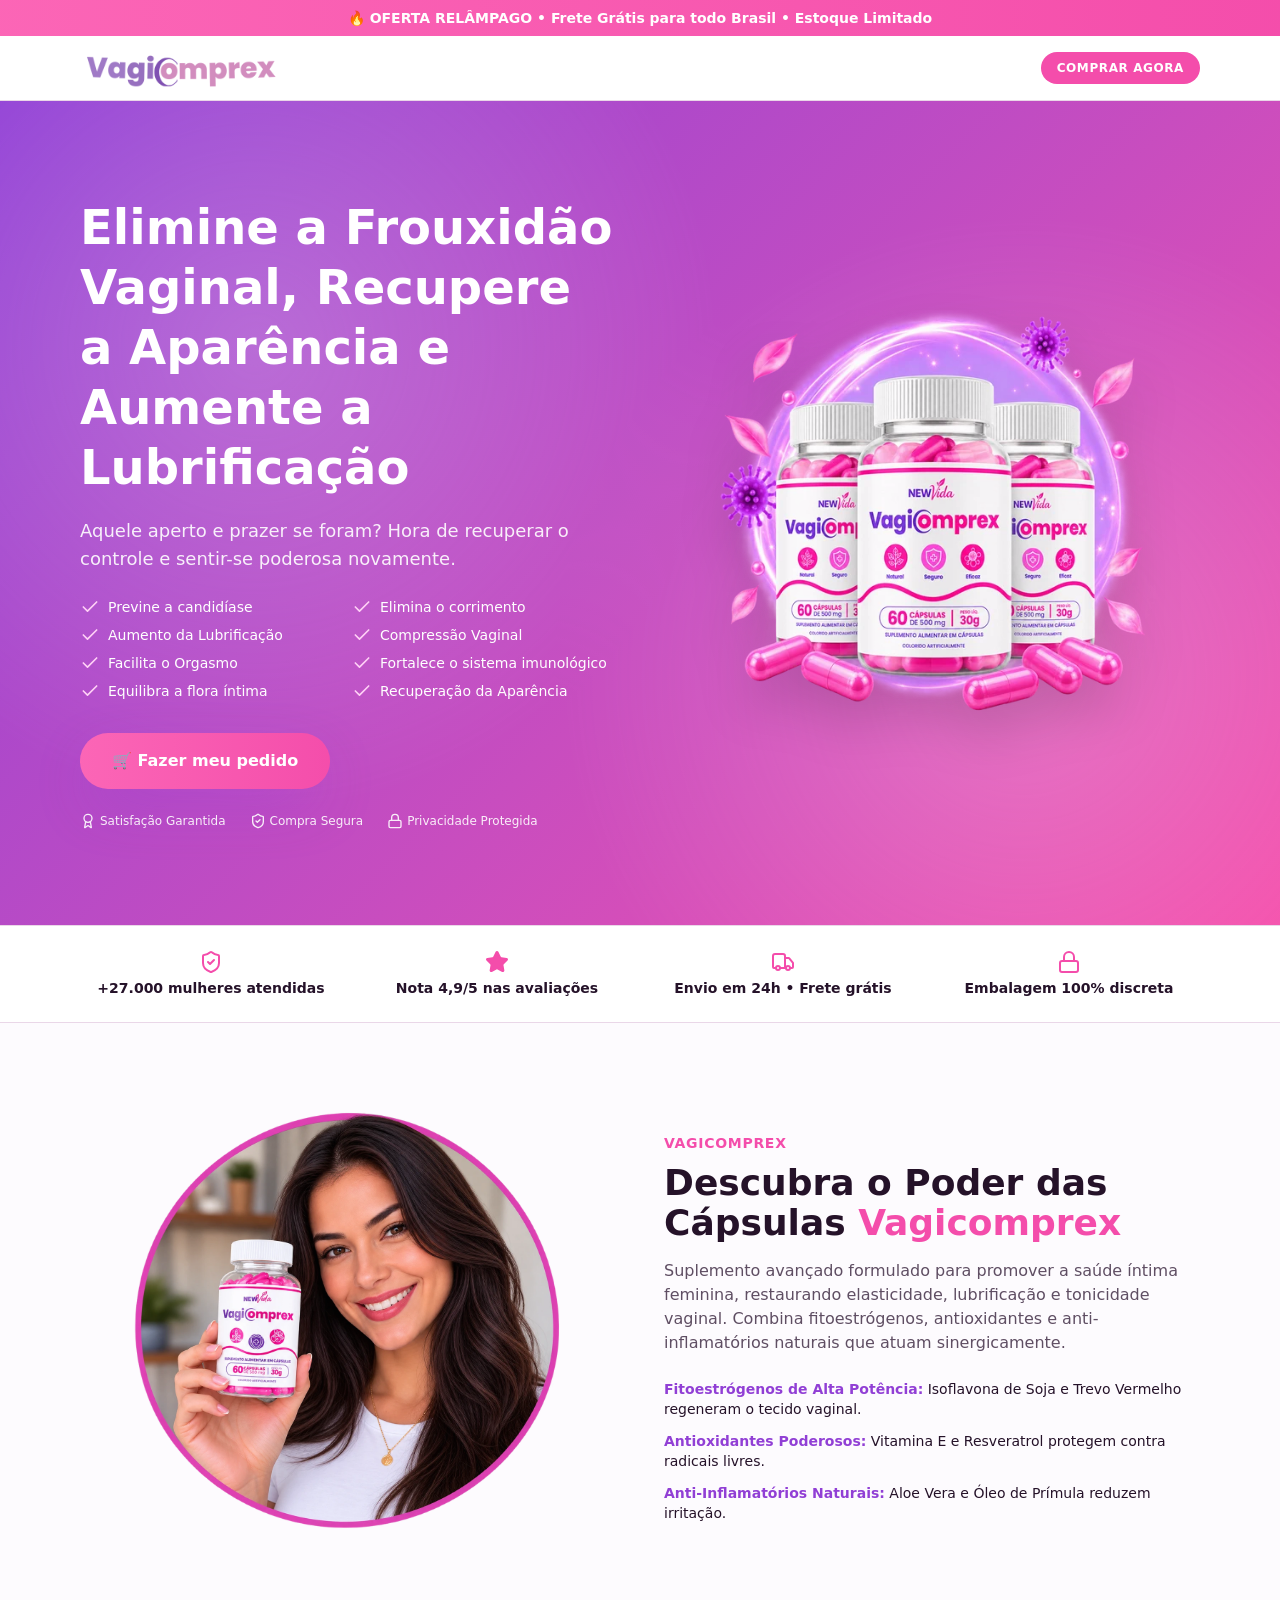
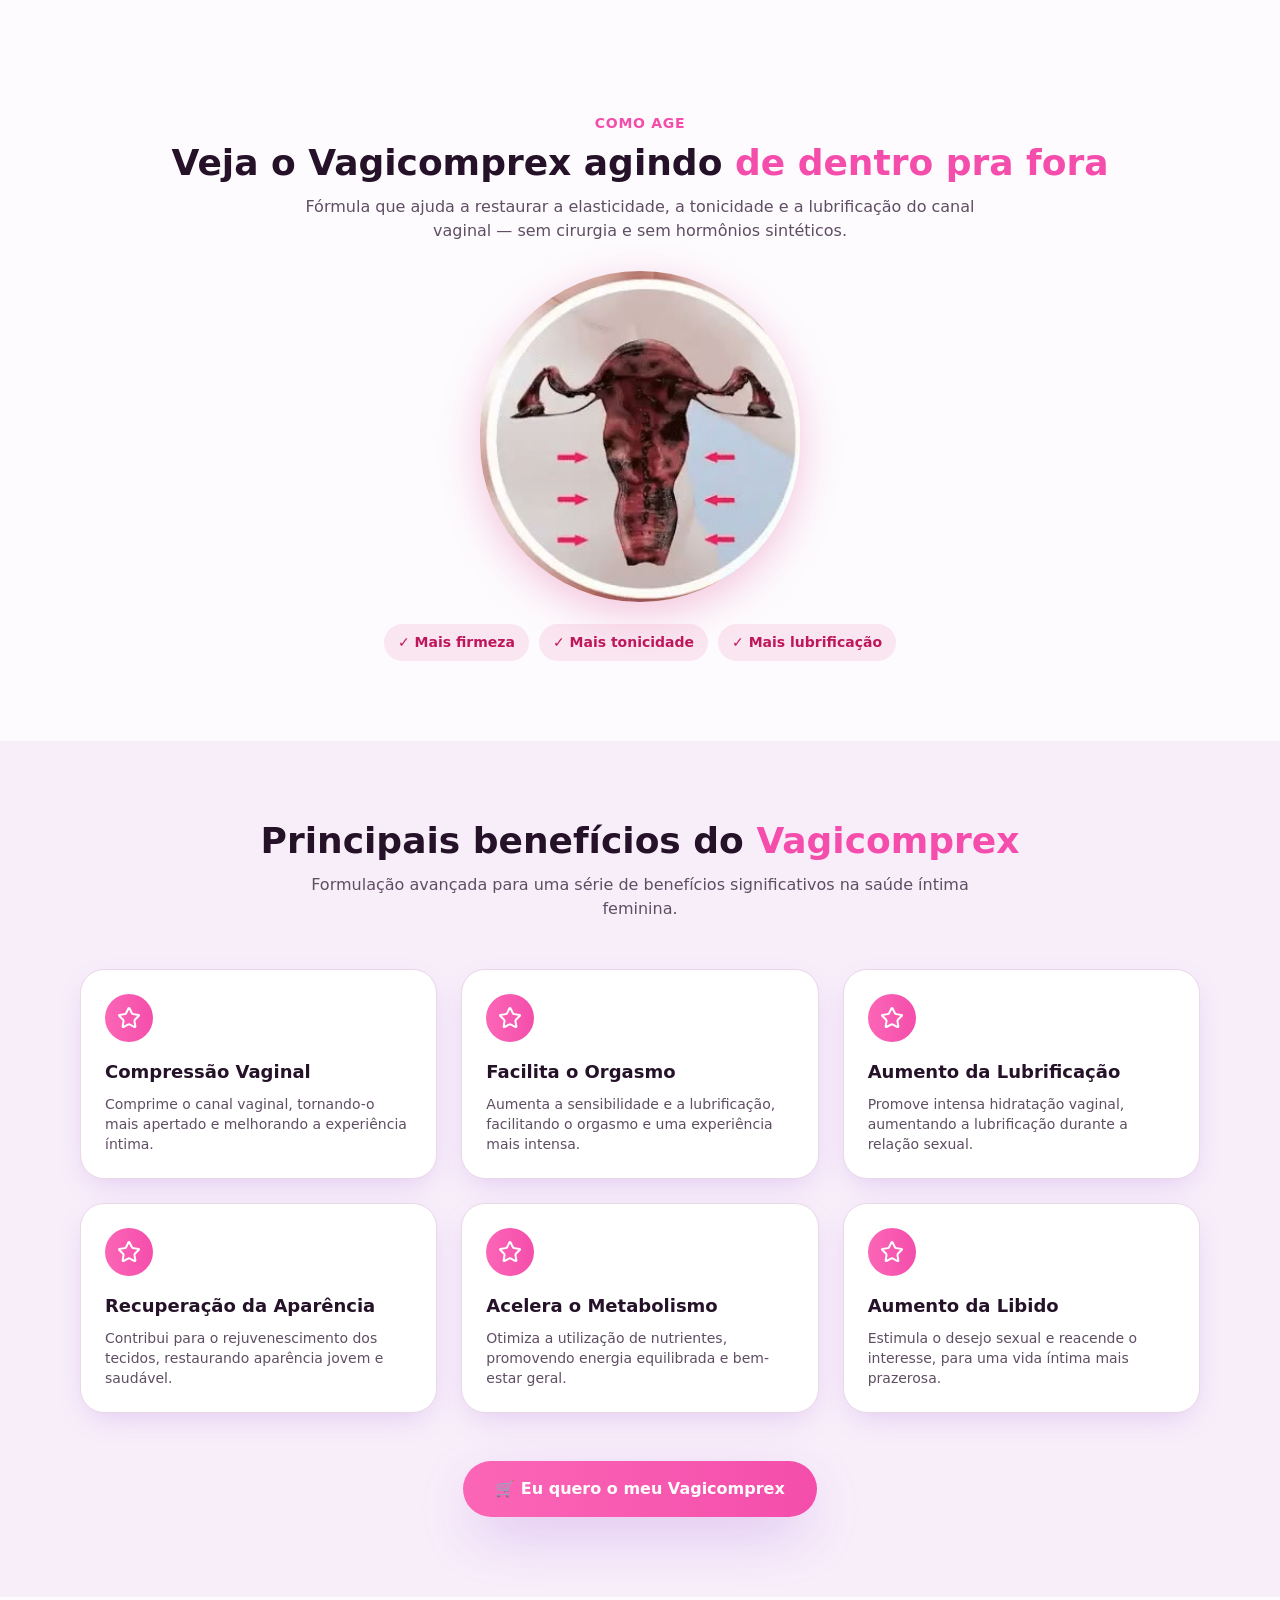
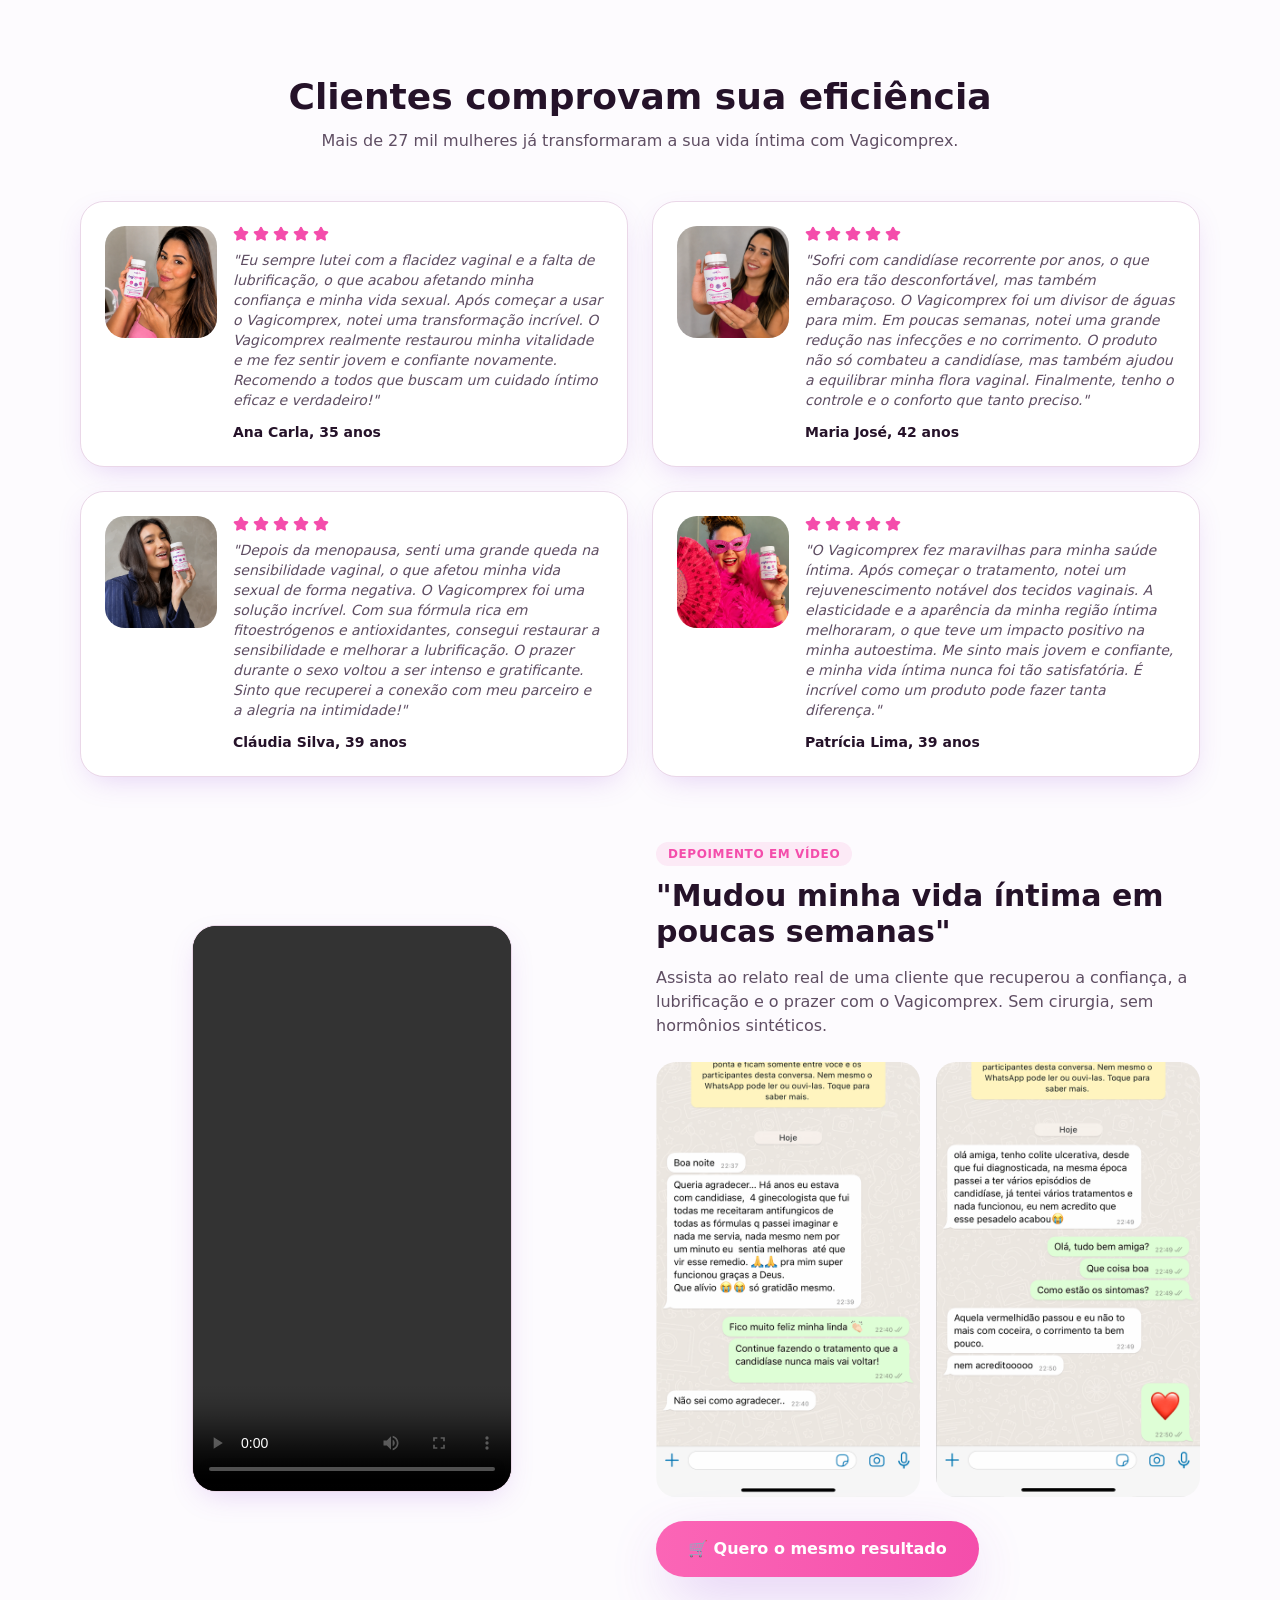
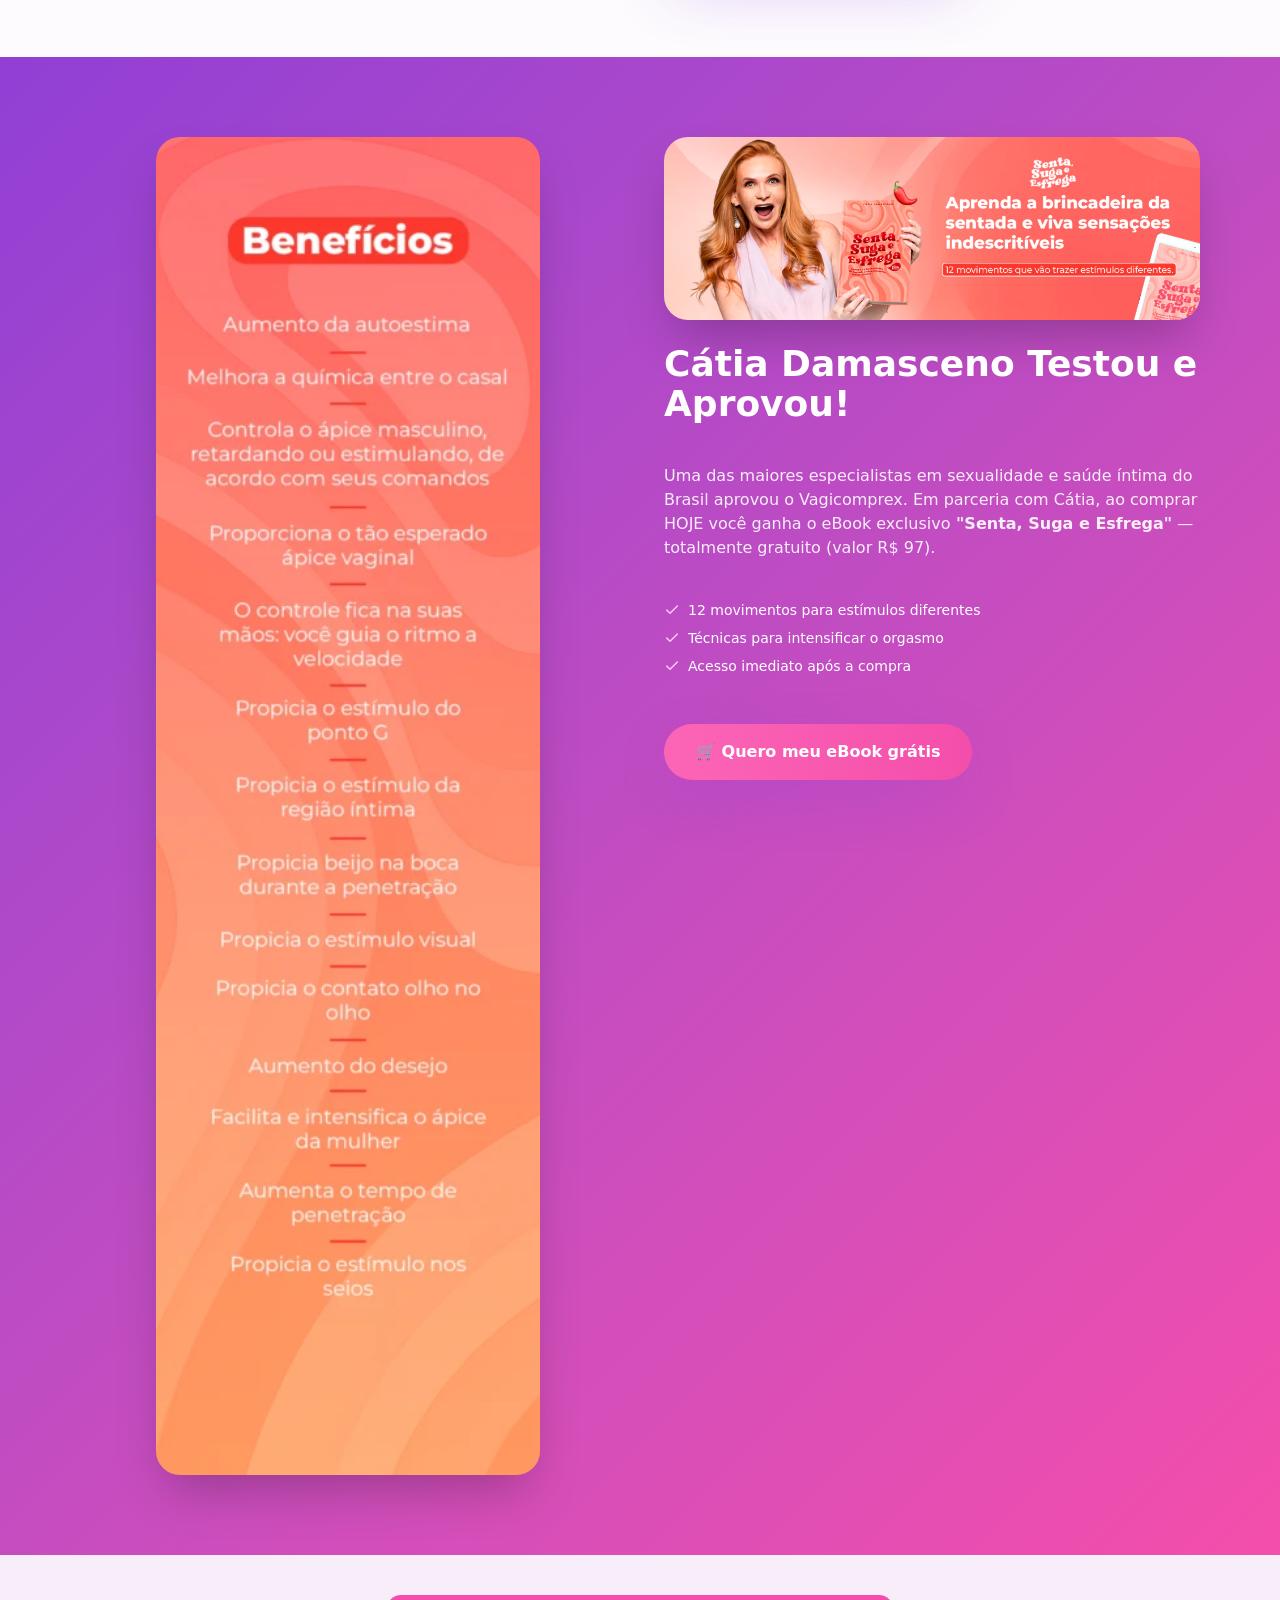
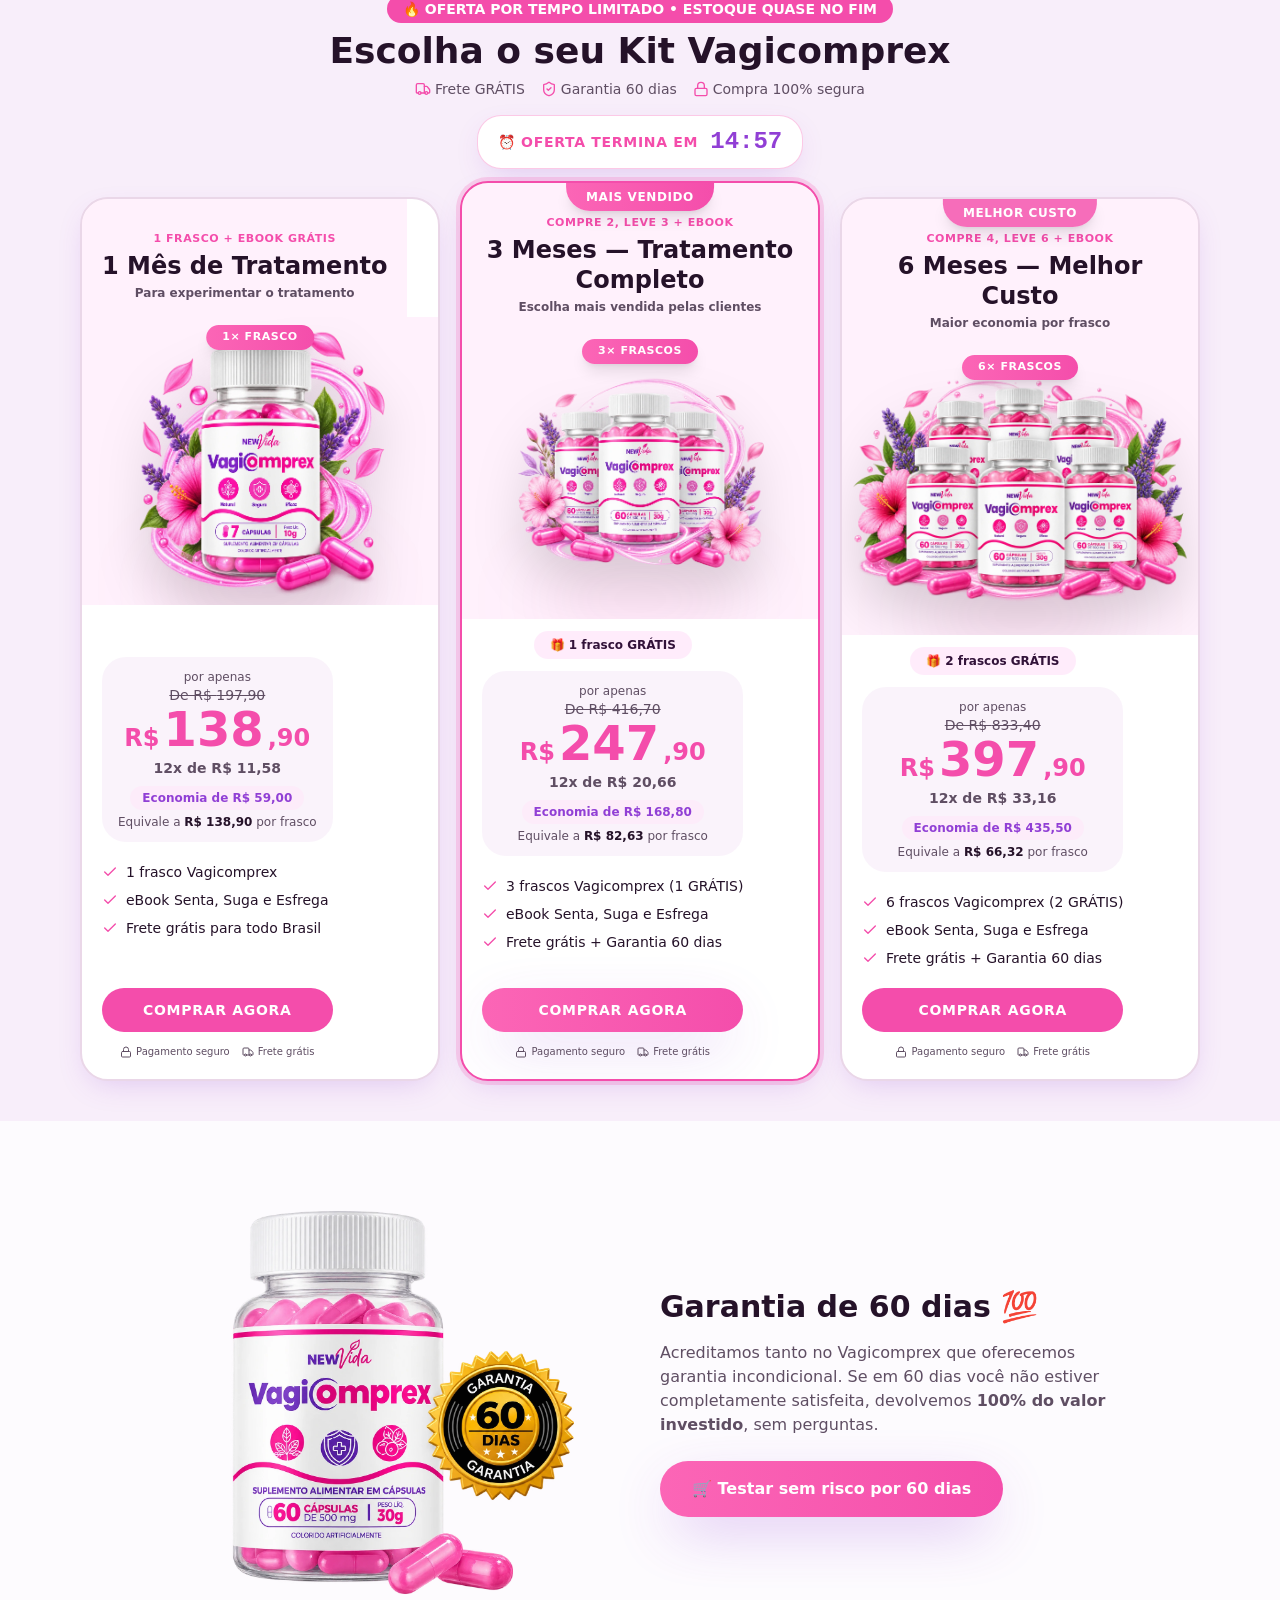
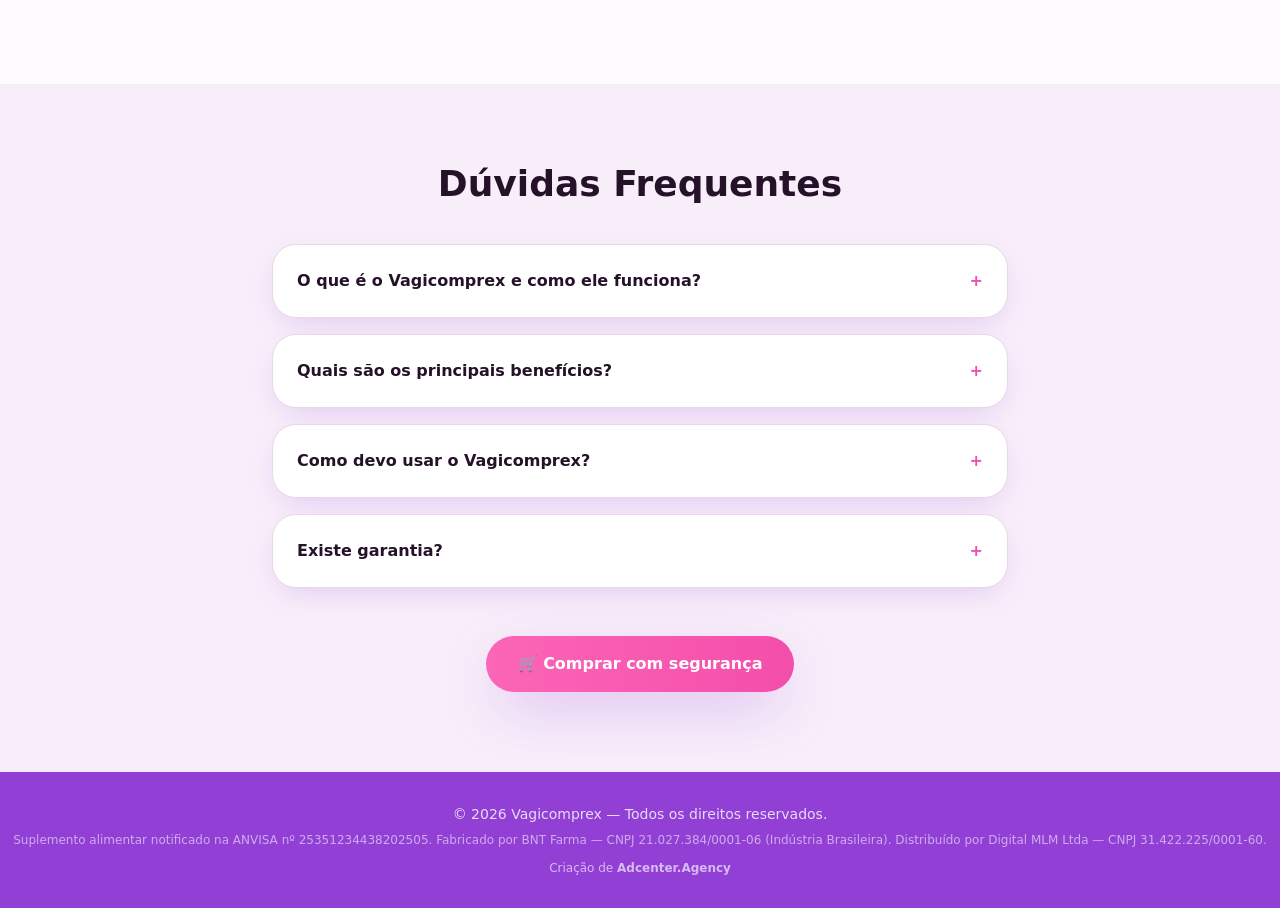
==== commit 76d4d988: "PV-NOVA + PV-PRIME: rodape corrige para notificacao ANVISA (remove isento) + fabricante/distribuidor" ====
--- a/PV-NOVA/index.html
+++ b/PV-NOVA/index.html
@@ -1,4 +1,4 @@
-<!DOCTYPE html><html lang="pt-BR"><head><!-- Google Tag Manager --><script>(function(w,d,s,l,i){w[l]=w[l]||[];w[l].push({'gtm.start':new Date().getTime(),event:'gtm.js'});var f=d.getElementsByTagName(s)[0],j=d.createElement(s),dl=l!='dataLayer'?'&l='+l:'';j.async=true;j.src='https://www.googletagmanager.com/gtm.js?id='+i+dl;f.parentNode.insertBefore(j,f);})(window,document,'script','dataLayer','GTM-PBFR947J');</script><!-- End Google Tag Manager --><meta charSet="utf-8"/><meta name="viewport" content="width=device-width, initial-scale=1"/><link rel="preload" as="image" href="assets/logo-vagicomprex-D-wqzrUM.webp"/><link rel="preload" as="image" href="assets/hero-bottles-rKi9DuhF.webp"/><link rel="preload" as="image" href="assets/woman-bottle-D9S2hP_z.webp"/><link rel="preload" as="image" href="assets/catia-Y3AcYb2m.webp"/><link rel="preload" as="image" href="assets/ebook-banner-C6BvcG2r.webp"/><link rel="preload" as="image" href="assets/pack-1-bottle-DJbhL7bN.webp"/><link rel="preload" as="image" href="assets/pack-3-bottles-o0DyJwtf.webp"/><link rel="preload" as="image" href="assets/pack-6-bottles-Cvo0u4Qf.webp"/><link rel="preload" as="image" href="assets/product-guarantee-BHp1S-IY.webp"/><link rel="stylesheet" href="assets/styles-DiCXmHlP.css" data-precedence="default"/><title>Vagicomprex — Saúde Íntima Feminina | Compressão, Lubrificação e Bem-Estar</title><meta name="author" content="Adcenter.Agency"/><meta name="generator" content="Adcenter.Agency"/><meta name="robots" content="index, follow, noarchive, nosnippet"/><meta property="og:title" content="Vagicomprex — Saúde Íntima Feminina | Compressão, Lubrificação e Bem-Estar"/><meta property="og:description" content="Vagicomprex: cápsulas para saúde íntima feminina. Restaure elasticidade, lubrificação e tonicidade vaginal. Garantia de 60 dias."/><meta property="og:site_name" content="Vagicomprex"/><meta property="og:type" content="website"/><meta name="twitter:card" content="summary"/><meta name="twitter:title" content="Vagicomprex — Saúde Íntima Feminina | Compressão, Lubrificação e Bem-Estar"/><meta name="twitter:description" content="Vagicomprex: cápsulas para saúde íntima feminina. Restaure elasticidade, lubrificação e tonicidade vaginal. Garantia de 60 dias."/><meta property="og:image" content="https://storage.googleapis.com/gpt-engineer-file-uploads/szlgwk3vRcQShXbozHcHv8aC0g12/social-images/social-1779534471579-5-1024x929.png.webp"/><meta name="twitter:image" content="https://storage.googleapis.com/gpt-engineer-file-uploads/szlgwk3vRcQShXbozHcHv8aC0g12/social-images/social-1779534471579-5-1024x929.png.webp"/><meta name="description" content="Vagicomprex: cápsulas para saúde íntima feminina. Restaure elasticidade, lubrificação e tonicidade vaginal. Garantia de 60 dias."/><script type="application/ld+json">{"@context":"https://schema.org","@type":"FAQPage","mainEntity":[{"@type":"Question","name":"O que é o Vagicomprex e como ele funciona?","acceptedAnswer":{"@type":"Answer","text":"É um suplemento avançado em cápsulas para a saúde íntima feminina. As cápsulas são de uso oral: os componentes bioativos — fitoestrógenos, antioxidantes e anti-inflamatórios — são absorvidos pelo organismo e agem de dentro para fora, promovendo elasticidade, lubrificação e tonicidade vaginal."}},{"@type":"Question","name":"Quais são os principais benefícios?","acceptedAnswer":{"@type":"Answer","text":"Restaura a elasticidade e lubrificação, alivia sintomas da menopausa, combate infecções, equilibra a flora íntima e aumenta sensibilidade e prazer."}},{"@type":"Question","name":"Como devo usar o Vagicomprex?","acceptedAnswer":{"@type":"Answer","text":"Tome 2 cápsulas ao dia com um copo de água, sempre no mesmo horário. O uso é contínuo — a constância é o que traz resultado."}},{"@type":"Question","name":"Existe garantia?","acceptedAnswer":{"@type":"Answer","text":"Sim! Oferecemos garantia incondicional de 60 dias. Se não ficar satisfeita, devolvemos 100% do valor investido."}}]}</script><script>!function(f,b,e,v,n,t,s){if(f.fbq)return;n=f.fbq=function(){n.callMethod?n.callMethod.apply(n,arguments):n.queue.push(arguments)};if(!f._fbq)f._fbq=n;n.push=n;n.loaded=!0;n.version='2.0';n.queue=[];t=b.createElement(e);t.async=!0;t.src=v;s=b.getElementsByTagName(e)[0];s.parentNode.insertBefore(t,s)}(window,document,'script','https://connect.facebook.net/en_US/fbevents.js');window.__FB_PIXEL_ID__='627260033595972';fbq('init','627260033595972');fbq('track','PageView');</script><noscript><img height="1" width="1" style="display:none" src="https://www.facebook.com/tr?id=627260033595972&amp;ev=PageView&amp;noscript=1" alt=""/></noscript><script>!function(w,d,t){w.TiktokAnalyticsObject=t;var ttq=w[t]=w[t]||[];ttq.methods=["page","track","identify","instances","debug","on","off","once","ready","alias","group","enableCookie","disableCookie","holdConsent","revokeConsent","grantConsent"],ttq.setAndDefer=function(t,e){t[e]=function(){t.push([e].concat(Array.prototype.slice.call(arguments,0)))}};for(var i=0;i<ttq.methods.length;i++)ttq.setAndDefer(ttq,ttq.methods[i]);ttq.instance=function(t){for(var e=ttq._i[t]||[],n=0;n<ttq.methods.length;n++)ttq.setAndDefer(e,ttq.methods[n]);return e},ttq.load=function(e,n){var r="https://analytics.tiktok.com/i18n/pixel/events.js",o=n&&n.partner;ttq._i=ttq._i||{},ttq._i[e]=[],ttq._i[e]._u=r,ttq._t=ttq._t||{},ttq._t[e]=+new Date,ttq._o=ttq._o||{},ttq._o[e]=n||{};n=document.createElement("script");n.type="text/javascript",n.async=!0,n.src=r+"?sdkid="+e+"&lib="+t;e=document.getElementsByTagName("script")[0];e.parentNode.insertBefore(n,e)};ttq.load("DABOJ0JC77UES974D6CG");ttq.page();}(window,document,"ttq");</script></head><body><!-- Google Tag Manager (noscript) --><noscript><iframe src="https://www.googletagmanager.com/ns.html?id=GTM-PBFR947J" height="0" width="0" style="display:none;visibility:hidden"></iframe></noscript><!-- End Google Tag Manager (noscript) --><!--$--><div class="min-h-screen bg-background"><div class="bg-[image:var(--gradient-pink)] py-2 text-center text-xs sm:text-sm font-semibold text-primary-foreground">🔥 OFERTA RELÂMPAGO • Frete Grátis para todo Brasil • Estoque Limitado</div><header class="border-b bg-card"><div class="container mx-auto flex max-w-6xl items-center justify-between px-4 py-3"><img src="assets/logo-vagicomprex-D-wqzrUM.webp" alt="Vagicomprex" class="h-8 md:h-10 w-auto"/><a href="#preco" class="hidden sm:inline-flex items-center gap-2 rounded-full bg-primary px-4 py-2 text-xs font-bold uppercase tracking-wider text-primary-foreground hover:opacity-90">Comprar agora</a></div></header><section class="relative overflow-hidden bg-[image:var(--gradient-hero)] py-16 md:py-24"><div class="absolute inset-0 opacity-20" style="background-image:radial-gradient(circle at 20% 30%, white 0%, transparent 40%), radial-gradient(circle at 80% 70%, white 0%, transparent 40%)"></div><div class="container relative mx-auto grid max-w-6xl gap-12 px-4 md:grid-cols-2 md:items-center"><div class="text-primary-foreground"><h1 class="text-4xl font-extrabold leading-tight md:text-5xl">Elimine a Frouxidão Vaginal, Recupere a Aparência e Aumente a Lubrificação</h1><p class="mt-5 text-lg opacity-90">Aquele aperto e prazer se foram? Hora de recuperar o controle e sentir-se poderosa novamente.</p><ul class="mt-6 grid gap-2 sm:grid-cols-2"><li class="flex items-center gap-2 text-sm font-medium"><svg xmlns="http://www.w3.org/2000/svg" width="24" height="24" viewBox="0 0 24 24" fill="none" stroke="currentColor" stroke-width="2" stroke-linecap="round" stroke-linejoin="round" class="lucide lucide-check h-5 w-5 shrink-0 text-accent" aria-hidden="true"><path d="M20 6 9 17l-5-5"></path></svg> <!-- -->Previne a candidíase</li><li class="flex items-center gap-2 text-sm font-medium"><svg xmlns="http://www.w3.org/2000/svg" width="24" height="24" viewBox="0 0 24 24" fill="none" stroke="currentColor" stroke-width="2" stroke-linecap="round" stroke-linejoin="round" class="lucide lucide-check h-5 w-5 shrink-0 text-accent" aria-hidden="true"><path d="M20 6 9 17l-5-5"></path></svg> <!-- -->Elimina o corrimento</li><li class="flex items-center gap-2 text-sm font-medium"><svg xmlns="http://www.w3.org/2000/svg" width="24" height="24" viewBox="0 0 24 24" fill="none" stroke="currentColor" stroke-width="2" stroke-linecap="round" stroke-linejoin="round" class="lucide lucide-check h-5 w-5 shrink-0 text-accent" aria-hidden="true"><path d="M20 6 9 17l-5-5"></path></svg> <!-- -->Aumento da Lubrificação</li><li class="flex items-center gap-2 text-sm font-medium"><svg xmlns="http://www.w3.org/2000/svg" width="24" height="24" viewBox="0 0 24 24" fill="none" stroke="currentColor" stroke-width="2" stroke-linecap="round" stroke-linejoin="round" class="lucide lucide-check h-5 w-5 shrink-0 text-accent" aria-hidden="true"><path d="M20 6 9 17l-5-5"></path></svg> <!-- -->Compressão Vaginal</li><li class="flex items-center gap-2 text-sm font-medium"><svg xmlns="http://www.w3.org/2000/svg" width="24" height="24" viewBox="0 0 24 24" fill="none" stroke="currentColor" stroke-width="2" stroke-linecap="round" stroke-linejoin="round" class="lucide lucide-check h-5 w-5 shrink-0 text-accent" aria-hidden="true"><path d="M20 6 9 17l-5-5"></path></svg> <!-- -->Facilita o Orgasmo</li><li class="flex items-center gap-2 text-sm font-medium"><svg xmlns="http://www.w3.org/2000/svg" width="24" height="24" viewBox="0 0 24 24" fill="none" stroke="currentColor" stroke-width="2" stroke-linecap="round" stroke-linejoin="round" class="lucide lucide-check h-5 w-5 shrink-0 text-accent" aria-hidden="true"><path d="M20 6 9 17l-5-5"></path></svg> <!-- -->Fortalece o sistema imunológico</li><li class="flex items-center gap-2 text-sm font-medium"><svg xmlns="http://www.w3.org/2000/svg" width="24" height="24" viewBox="0 0 24 24" fill="none" stroke="currentColor" stroke-width="2" stroke-linecap="round" stroke-linejoin="round" class="lucide lucide-check h-5 w-5 shrink-0 text-accent" aria-hidden="true"><path d="M20 6 9 17l-5-5"></path></svg> <!-- -->Equilibra a flora íntima</li><li class="flex items-center gap-2 text-sm font-medium"><svg xmlns="http://www.w3.org/2000/svg" width="24" height="24" viewBox="0 0 24 24" fill="none" stroke="currentColor" stroke-width="2" stroke-linecap="round" stroke-linejoin="round" class="lucide lucide-check h-5 w-5 shrink-0 text-accent" aria-hidden="true"><path d="M20 6 9 17l-5-5"></path></svg> <!-- -->Recuperação da Aparência</li></ul><div class="mt-8"><a href="#preco" class="inline-flex items-center justify-center gap-2 rounded-full bg-[image:var(--gradient-pink)] px-8 py-4 text-base font-bold text-primary-foreground shadow-[var(--shadow-glow)] transition-transform hover:scale-105">🛒 <!-- -->Fazer meu pedido</a></div><div class="mt-6 flex flex-wrap gap-6 text-xs opacity-90"><span class="flex items-center gap-1"><svg xmlns="http://www.w3.org/2000/svg" width="24" height="24" viewBox="0 0 24 24" fill="none" stroke="currentColor" stroke-width="2" stroke-linecap="round" stroke-linejoin="round" class="lucide lucide-award h-4 w-4" aria-hidden="true"><path d="m15.477 12.89 1.515 8.526a.5.5 0 0 1-.81.47l-3.58-2.687a1 1 0 0 0-1.197 0l-3.586 2.686a.5.5 0 0 1-.81-.469l1.514-8.526"></path><circle cx="12" cy="8" r="6"></circle></svg> Satisfação Garantida</span><span class="flex items-center gap-1"><svg xmlns="http://www.w3.org/2000/svg" width="24" height="24" viewBox="0 0 24 24" fill="none" stroke="currentColor" stroke-width="2" stroke-linecap="round" stroke-linejoin="round" class="lucide lucide-shield-check h-4 w-4" aria-hidden="true"><path d="M20 13c0 5-3.5 7.5-7.66 8.95a1 1 0 0 1-.67-.01C7.5 20.5 4 18 4 13V6a1 1 0 0 1 1-1c2 0 4.5-1.2 6.24-2.72a1.17 1.17 0 0 1 1.52 0C14.51 3.81 17 5 19 5a1 1 0 0 1 1 1z"></path><path d="m9 12 2 2 4-4"></path></svg> Compra Segura</span><span class="flex items-center gap-1"><svg xmlns="http://www.w3.org/2000/svg" width="24" height="24" viewBox="0 0 24 24" fill="none" stroke="currentColor" stroke-width="2" stroke-linecap="round" stroke-linejoin="round" class="lucide lucide-lock h-4 w-4" aria-hidden="true"><rect width="18" height="11" x="3" y="11" rx="2" ry="2"></rect><path d="M7 11V7a5 5 0 0 1 10 0v4"></path></svg> Privacidade Protegida</span></div></div><div class="relative"><div class="absolute inset-0 -z-10 rounded-full bg-primary/40 blur-3xl"></div><img src="assets/hero-bottles-rKi9DuhF.webp" alt="Vagicomprex frasco" class="mx-auto w-full max-w-md drop-shadow-2xl"/></div></div></section><section class="border-y bg-card py-6"><div class="container mx-auto grid max-w-6xl grid-cols-2 gap-6 px-4 text-center text-xs font-semibold md:grid-cols-4 md:text-sm"><div class="flex flex-col items-center gap-1"><svg xmlns="http://www.w3.org/2000/svg" width="24" height="24" viewBox="0 0 24 24" fill="none" stroke="currentColor" stroke-width="2" stroke-linecap="round" stroke-linejoin="round" class="lucide lucide-shield-check h-6 w-6 text-primary" aria-hidden="true"><path d="M20 13c0 5-3.5 7.5-7.66 8.95a1 1 0 0 1-.67-.01C7.5 20.5 4 18 4 13V6a1 1 0 0 1 1-1c2 0 4.5-1.2 6.24-2.72a1.17 1.17 0 0 1 1.52 0C14.51 3.81 17 5 19 5a1 1 0 0 1 1 1z"></path><path d="m9 12 2 2 4-4"></path></svg>+27.000 mulheres atendidas</div><div class="flex flex-col items-center gap-1"><svg xmlns="http://www.w3.org/2000/svg" width="24" height="24" viewBox="0 0 24 24" fill="none" stroke="currentColor" stroke-width="2" stroke-linecap="round" stroke-linejoin="round" class="lucide lucide-star h-6 w-6 fill-primary text-primary" aria-hidden="true"><path d="M11.525 2.295a.53.53 0 0 1 .95 0l2.31 4.679a2.123 2.123 0 0 0 1.595 1.16l5.166.756a.53.53 0 0 1 .294.904l-3.736 3.638a2.123 2.123 0 0 0-.611 1.878l.882 5.14a.53.53 0 0 1-.771.56l-4.618-2.428a2.122 2.122 0 0 0-1.973 0L6.396 21.01a.53.53 0 0 1-.77-.56l.881-5.139a2.122 2.122 0 0 0-.611-1.879L2.16 9.795a.53.53 0 0 1 .294-.906l5.165-.755a2.122 2.122 0 0 0 1.597-1.16z"></path></svg>Nota 4,9/5 nas avaliações</div><div class="flex flex-col items-center gap-1"><svg xmlns="http://www.w3.org/2000/svg" width="24" height="24" viewBox="0 0 24 24" fill="none" stroke="currentColor" stroke-width="2" stroke-linecap="round" stroke-linejoin="round" class="lucide lucide-truck h-6 w-6 text-primary" aria-hidden="true"><path d="M14 18V6a2 2 0 0 0-2-2H4a2 2 0 0 0-2 2v11a1 1 0 0 0 1 1h2"></path><path d="M15 18H9"></path><path d="M19 18h2a1 1 0 0 0 1-1v-3.65a1 1 0 0 0-.22-.624l-3.48-4.35A1 1 0 0 0 17.52 8H14"></path><circle cx="17" cy="18" r="2"></circle><circle cx="7" cy="18" r="2"></circle></svg>Envio em 24h • Frete grátis</div><div class="flex flex-col items-center gap-1"><svg xmlns="http://www.w3.org/2000/svg" width="24" height="24" viewBox="0 0 24 24" fill="none" stroke="currentColor" stroke-width="2" stroke-linecap="round" stroke-linejoin="round" class="lucide lucide-lock h-6 w-6 text-primary" aria-hidden="true"><rect width="18" height="11" x="3" y="11" rx="2" ry="2"></rect><path d="M7 11V7a5 5 0 0 1 10 0v4"></path></svg>Embalagem 100% discreta</div></div></section><section class="py-20"><div class="container mx-auto grid max-w-6xl gap-12 px-4 md:grid-cols-2 md:items-center"><img src="assets/woman-bottle-D9S2hP_z.webp" alt="Mulher segurando Vagicomprex" class="mx-auto w-full max-w-md rounded-3xl"/><div><span class="text-sm font-bold uppercase tracking-wider text-primary">Vagicomprex</span><h2 class="mt-2 text-3xl font-extrabold md:text-4xl">Descubra o Poder das Cápsulas <span class="text-primary">Vagicomprex</span></h2><p class="mt-4 text-muted-foreground">Suplemento avançado formulado para promover a saúde íntima feminina, restaurando elasticidade, lubrificação e tonicidade vaginal. Combina fitoestrógenos, antioxidantes e anti-inflamatórios naturais que atuam sinergicamente.</p><ul class="mt-6 space-y-3 text-sm"><li><strong class="text-secondary">Fitoestrógenos de Alta Potência:</strong> Isoflavona de Soja e Trevo Vermelho regeneram o tecido vaginal.</li><li><strong class="text-secondary">Antioxidantes Poderosos:</strong> Vitamina E e Resveratrol protegem contra radicais livres.</li><li><strong class="text-secondary">Anti-Inflamatórios Naturais:</strong> Aloe Vera e Óleo de Prímula reduzem irritação.</li></ul></div></div></section><section class="py-20" id="como-age"><div class="container mx-auto max-w-6xl px-4 text-center"><span class="text-sm font-bold uppercase tracking-wider text-primary">Como age</span><h2 class="mt-2 text-3xl font-extrabold md:text-4xl">Veja o Vagicomprex agindo <span class="text-primary">de dentro pra fora</span></h2><p class="mx-auto mt-3 max-w-2xl text-muted-foreground">Fórmula que ajuda a restaurar a elasticidade, a tonicidade e a lubrificação do canal vaginal — sem cirurgia e sem hormônios sintéticos.</p><video src="videos/mecanismo.mp4" poster="videos/mecanismo-poster.jpg" autoplay muted loop playsinline preload="metadata" aria-label="Animação mostrando a compressão do canal vaginal" style="width:100%;max-width:320px;aspect-ratio:302/312;object-fit:cover;margin:28px auto 0;display:block;border-radius:9999px;box-shadow:0 12px 40px rgba(219,39,119,.25)"></video><div style="display:flex;gap:10px;justify-content:center;flex-wrap:wrap;margin-top:22px"><span style="display:inline-block;padding:8px 14px;border-radius:999px;background:rgba(219,39,119,.10);color:#be185d;font-weight:700;font-size:14px">✓ Mais firmeza</span><span style="display:inline-block;padding:8px 14px;border-radius:999px;background:rgba(219,39,119,.10);color:#be185d;font-weight:700;font-size:14px">✓ Mais tonicidade</span><span style="display:inline-block;padding:8px 14px;border-radius:999px;background:rgba(219,39,119,.10);color:#be185d;font-weight:700;font-size:14px">✓ Mais lubrificação</span></div></div></section><section class="bg-muted py-20"><div class="container mx-auto max-w-6xl px-4"><h2 class="text-center text-3xl font-extrabold md:text-4xl">Principais benefícios do <span class="text-primary">Vagicomprex</span></h2><p class="mx-auto mt-3 max-w-2xl text-center text-muted-foreground">Formulação avançada para uma série de benefícios significativos na saúde íntima feminina.</p><div class="mt-12 grid gap-6 sm:grid-cols-2 lg:grid-cols-3"><div class="rounded-2xl border bg-card p-6 shadow-[var(--shadow-soft)] transition-transform hover:-translate-y-1"><div class="mb-4 flex h-12 w-12 items-center justify-center rounded-full bg-[image:var(--gradient-pink)] text-primary-foreground"><svg xmlns="http://www.w3.org/2000/svg" width="24" height="24" viewBox="0 0 24 24" fill="none" stroke="currentColor" stroke-width="2" stroke-linecap="round" stroke-linejoin="round" class="lucide lucide-star h-6 w-6" aria-hidden="true"><path d="M11.525 2.295a.53.53 0 0 1 .95 0l2.31 4.679a2.123 2.123 0 0 0 1.595 1.16l5.166.756a.53.53 0 0 1 .294.904l-3.736 3.638a2.123 2.123 0 0 0-.611 1.878l.882 5.14a.53.53 0 0 1-.771.56l-4.618-2.428a2.122 2.122 0 0 0-1.973 0L6.396 21.01a.53.53 0 0 1-.77-.56l.881-5.139a2.122 2.122 0 0 0-.611-1.879L2.16 9.795a.53.53 0 0 1 .294-.906l5.165-.755a2.122 2.122 0 0 0 1.597-1.16z"></path></svg></div><h3 class="text-lg font-bold">Compressão Vaginal</h3><p class="mt-2 text-sm text-muted-foreground">Comprime o canal vaginal, tornando-o mais apertado e melhorando a experiência íntima.</p></div><div class="rounded-2xl border bg-card p-6 shadow-[var(--shadow-soft)] transition-transform hover:-translate-y-1"><div class="mb-4 flex h-12 w-12 items-center justify-center rounded-full bg-[image:var(--gradient-pink)] text-primary-foreground"><svg xmlns="http://www.w3.org/2000/svg" width="24" height="24" viewBox="0 0 24 24" fill="none" stroke="currentColor" stroke-width="2" stroke-linecap="round" stroke-linejoin="round" class="lucide lucide-star h-6 w-6" aria-hidden="true"><path d="M11.525 2.295a.53.53 0 0 1 .95 0l2.31 4.679a2.123 2.123 0 0 0 1.595 1.16l5.166.756a.53.53 0 0 1 .294.904l-3.736 3.638a2.123 2.123 0 0 0-.611 1.878l.882 5.14a.53.53 0 0 1-.771.56l-4.618-2.428a2.122 2.122 0 0 0-1.973 0L6.396 21.01a.53.53 0 0 1-.77-.56l.881-5.139a2.122 2.122 0 0 0-.611-1.879L2.16 9.795a.53.53 0 0 1 .294-.906l5.165-.755a2.122 2.122 0 0 0 1.597-1.16z"></path></svg></div><h3 class="text-lg font-bold">Facilita o Orgasmo</h3><p class="mt-2 text-sm text-muted-foreground">Aumenta a sensibilidade e a lubrificação, facilitando o orgasmo e uma experiência mais intensa.</p></div><div class="rounded-2xl border bg-card p-6 shadow-[var(--shadow-soft)] transition-transform hover:-translate-y-1"><div class="mb-4 flex h-12 w-12 items-center justify-center rounded-full bg-[image:var(--gradient-pink)] text-primary-foreground"><svg xmlns="http://www.w3.org/2000/svg" width="24" height="24" viewBox="0 0 24 24" fill="none" stroke="currentColor" stroke-width="2" stroke-linecap="round" stroke-linejoin="round" class="lucide lucide-star h-6 w-6" aria-hidden="true"><path d="M11.525 2.295a.53.53 0 0 1 .95 0l2.31 4.679a2.123 2.123 0 0 0 1.595 1.16l5.166.756a.53.53 0 0 1 .294.904l-3.736 3.638a2.123 2.123 0 0 0-.611 1.878l.882 5.14a.53.53 0 0 1-.771.56l-4.618-2.428a2.122 2.122 0 0 0-1.973 0L6.396 21.01a.53.53 0 0 1-.77-.56l.881-5.139a2.122 2.122 0 0 0-.611-1.879L2.16 9.795a.53.53 0 0 1 .294-.906l5.165-.755a2.122 2.122 0 0 0 1.597-1.16z"></path></svg></div><h3 class="text-lg font-bold">Aumento da Lubrificação</h3><p class="mt-2 text-sm text-muted-foreground">Promove intensa hidratação vaginal, aumentando a lubrificação durante a relação sexual.</p></div><div class="rounded-2xl border bg-card p-6 shadow-[var(--shadow-soft)] transition-transform hover:-translate-y-1"><div class="mb-4 flex h-12 w-12 items-center justify-center rounded-full bg-[image:var(--gradient-pink)] text-primary-foreground"><svg xmlns="http://www.w3.org/2000/svg" width="24" height="24" viewBox="0 0 24 24" fill="none" stroke="currentColor" stroke-width="2" stroke-linecap="round" stroke-linejoin="round" class="lucide lucide-star h-6 w-6" aria-hidden="true"><path d="M11.525 2.295a.53.53 0 0 1 .95 0l2.31 4.679a2.123 2.123 0 0 0 1.595 1.16l5.166.756a.53.53 0 0 1 .294.904l-3.736 3.638a2.123 2.123 0 0 0-.611 1.878l.882 5.14a.53.53 0 0 1-.771.56l-4.618-2.428a2.122 2.122 0 0 0-1.973 0L6.396 21.01a.53.53 0 0 1-.77-.56l.881-5.139a2.122 2.122 0 0 0-.611-1.879L2.16 9.795a.53.53 0 0 1 .294-.906l5.165-.755a2.122 2.122 0 0 0 1.597-1.16z"></path></svg></div><h3 class="text-lg font-bold">Recuperação da Aparência</h3><p class="mt-2 text-sm text-muted-foreground">Contribui para o rejuvenescimento dos tecidos, restaurando aparência jovem e saudável.</p></div><div class="rounded-2xl border bg-card p-6 shadow-[var(--shadow-soft)] transition-transform hover:-translate-y-1"><div class="mb-4 flex h-12 w-12 items-center justify-center rounded-full bg-[image:var(--gradient-pink)] text-primary-foreground"><svg xmlns="http://www.w3.org/2000/svg" width="24" height="24" viewBox="0 0 24 24" fill="none" stroke="currentColor" stroke-width="2" stroke-linecap="round" stroke-linejoin="round" class="lucide lucide-star h-6 w-6" aria-hidden="true"><path d="M11.525 2.295a.53.53 0 0 1 .95 0l2.31 4.679a2.123 2.123 0 0 0 1.595 1.16l5.166.756a.53.53 0 0 1 .294.904l-3.736 3.638a2.123 2.123 0 0 0-.611 1.878l.882 5.14a.53.53 0 0 1-.771.56l-4.618-2.428a2.122 2.122 0 0 0-1.973 0L6.396 21.01a.53.53 0 0 1-.77-.56l.881-5.139a2.122 2.122 0 0 0-.611-1.879L2.16 9.795a.53.53 0 0 1 .294-.906l5.165-.755a2.122 2.122 0 0 0 1.597-1.16z"></path></svg></div><h3 class="text-lg font-bold">Acelera o Metabolismo</h3><p class="mt-2 text-sm text-muted-foreground">Otimiza a utilização de nutrientes, promovendo energia equilibrada e bem-estar geral.</p></div><div class="rounded-2xl border bg-card p-6 shadow-[var(--shadow-soft)] transition-transform hover:-translate-y-1"><div class="mb-4 flex h-12 w-12 items-center justify-center rounded-full bg-[image:var(--gradient-pink)] text-primary-foreground"><svg xmlns="http://www.w3.org/2000/svg" width="24" height="24" viewBox="0 0 24 24" fill="none" stroke="currentColor" stroke-width="2" stroke-linecap="round" stroke-linejoin="round" class="lucide lucide-star h-6 w-6" aria-hidden="true"><path d="M11.525 2.295a.53.53 0 0 1 .95 0l2.31 4.679a2.123 2.123 0 0 0 1.595 1.16l5.166.756a.53.53 0 0 1 .294.904l-3.736 3.638a2.123 2.123 0 0 0-.611 1.878l.882 5.14a.53.53 0 0 1-.771.56l-4.618-2.428a2.122 2.122 0 0 0-1.973 0L6.396 21.01a.53.53 0 0 1-.77-.56l.881-5.139a2.122 2.122 0 0 0-.611-1.879L2.16 9.795a.53.53 0 0 1 .294-.906l5.165-.755a2.122 2.122 0 0 0 1.597-1.16z"></path></svg></div><h3 class="text-lg font-bold">Aumento da Libido</h3><p class="mt-2 text-sm text-muted-foreground">Estimula o desejo sexual e reacende o interesse, para uma vida íntima mais prazerosa.</p></div></div><div class="mt-12 text-center"><a href="#preco" class="inline-flex items-center justify-center gap-2 rounded-full bg-[image:var(--gradient-pink)] px-8 py-4 text-base font-bold text-primary-foreground shadow-[var(--shadow-glow)] transition-transform hover:scale-105">🛒 <!-- -->Eu quero o meu Vagicomprex</a></div></div></section><section class="py-20"><div class="container mx-auto max-w-6xl px-4"><h2 class="text-center text-3xl font-extrabold md:text-4xl">Clientes comprovam sua eficiência</h2><p class="mx-auto mt-3 max-w-2xl text-center text-muted-foreground">Mais de 27 mil mulheres já transformaram a sua vida íntima com Vagicomprex.</p><div class="mt-12 grid gap-6 md:grid-cols-2"><div class="flex gap-4 rounded-2xl border bg-card p-6 shadow-[var(--shadow-soft)]"><img src="assets/customer1-BYIBza69.webp" alt="Cliente Ana Carla, 35 anos" class="h-24 w-24 flex-shrink-0 rounded-xl object-cover sm:h-28 sm:w-28" loading="lazy"/><div class="flex-1"><div class="flex gap-1 text-primary"><svg xmlns="http://www.w3.org/2000/svg" width="24" height="24" viewBox="0 0 24 24" fill="none" stroke="currentColor" stroke-width="2" stroke-linecap="round" stroke-linejoin="round" class="lucide lucide-star h-4 w-4 fill-current" aria-hidden="true"><path d="M11.525 2.295a.53.53 0 0 1 .95 0l2.31 4.679a2.123 2.123 0 0 0 1.595 1.16l5.166.756a.53.53 0 0 1 .294.904l-3.736 3.638a2.123 2.123 0 0 0-.611 1.878l.882 5.14a.53.53 0 0 1-.771.56l-4.618-2.428a2.122 2.122 0 0 0-1.973 0L6.396 21.01a.53.53 0 0 1-.77-.56l.881-5.139a2.122 2.122 0 0 0-.611-1.879L2.16 9.795a.53.53 0 0 1 .294-.906l5.165-.755a2.122 2.122 0 0 0 1.597-1.16z"></path></svg><svg xmlns="http://www.w3.org/2000/svg" width="24" height="24" viewBox="0 0 24 24" fill="none" stroke="currentColor" stroke-width="2" stroke-linecap="round" stroke-linejoin="round" class="lucide lucide-star h-4 w-4 fill-current" aria-hidden="true"><path d="M11.525 2.295a.53.53 0 0 1 .95 0l2.31 4.679a2.123 2.123 0 0 0 1.595 1.16l5.166.756a.53.53 0 0 1 .294.904l-3.736 3.638a2.123 2.123 0 0 0-.611 1.878l.882 5.14a.53.53 0 0 1-.771.56l-4.618-2.428a2.122 2.122 0 0 0-1.973 0L6.396 21.01a.53.53 0 0 1-.77-.56l.881-5.139a2.122 2.122 0 0 0-.611-1.879L2.16 9.795a.53.53 0 0 1 .294-.906l5.165-.755a2.122 2.122 0 0 0 1.597-1.16z"></path></svg><svg xmlns="http://www.w3.org/2000/svg" width="24" height="24" viewBox="0 0 24 24" fill="none" stroke="currentColor" stroke-width="2" stroke-linecap="round" stroke-linejoin="round" class="lucide lucide-star h-4 w-4 fill-current" aria-hidden="true"><path d="M11.525 2.295a.53.53 0 0 1 .95 0l2.31 4.679a2.123 2.123 0 0 0 1.595 1.16l5.166.756a.53.53 0 0 1 .294.904l-3.736 3.638a2.123 2.123 0 0 0-.611 1.878l.882 5.14a.53.53 0 0 1-.771.56l-4.618-2.428a2.122 2.122 0 0 0-1.973 0L6.396 21.01a.53.53 0 0 1-.77-.56l.881-5.139a2.122 2.122 0 0 0-.611-1.879L2.16 9.795a.53.53 0 0 1 .294-.906l5.165-.755a2.122 2.122 0 0 0 1.597-1.16z"></path></svg><svg xmlns="http://www.w3.org/2000/svg" width="24" height="24" viewBox="0 0 24 24" fill="none" stroke="currentColor" stroke-width="2" stroke-linecap="round" stroke-linejoin="round" class="lucide lucide-star h-4 w-4 fill-current" aria-hidden="true"><path d="M11.525 2.295a.53.53 0 0 1 .95 0l2.31 4.679a2.123 2.123 0 0 0 1.595 1.16l5.166.756a.53.53 0 0 1 .294.904l-3.736 3.638a2.123 2.123 0 0 0-.611 1.878l.882 5.14a.53.53 0 0 1-.771.56l-4.618-2.428a2.122 2.122 0 0 0-1.973 0L6.396 21.01a.53.53 0 0 1-.77-.56l.881-5.139a2.122 2.122 0 0 0-.611-1.879L2.16 9.795a.53.53 0 0 1 .294-.906l5.165-.755a2.122 2.122 0 0 0 1.597-1.16z"></path></svg><svg xmlns="http://www.w3.org/2000/svg" width="24" height="24" viewBox="0 0 24 24" fill="none" stroke="currentColor" stroke-width="2" stroke-linecap="round" stroke-linejoin="round" class="lucide lucide-star h-4 w-4 fill-current" aria-hidden="true"><path d="M11.525 2.295a.53.53 0 0 1 .95 0l2.31 4.679a2.123 2.123 0 0 0 1.595 1.16l5.166.756a.53.53 0 0 1 .294.904l-3.736 3.638a2.123 2.123 0 0 0-.611 1.878l.882 5.14a.53.53 0 0 1-.771.56l-4.618-2.428a2.122 2.122 0 0 0-1.973 0L6.396 21.01a.53.53 0 0 1-.77-.56l.881-5.139a2.122 2.122 0 0 0-.611-1.879L2.16 9.795a.53.53 0 0 1 .294-.906l5.165-.755a2.122 2.122 0 0 0 1.597-1.16z"></path></svg></div><p class="mt-2 text-sm italic text-muted-foreground">&quot;<!-- -->Eu sempre lutei com a flacidez vaginal e a falta de lubrificação, o que acabou afetando minha confiança e minha vida sexual. Após começar a usar o Vagicomprex, notei uma transformação incrível. O Vagicomprex realmente restaurou minha vitalidade e me fez sentir jovem e confiante novamente. Recomendo a todos que buscam um cuidado íntimo eficaz e verdadeiro!<!-- -->&quot;</p><p class="mt-3 text-sm font-bold">Ana Carla, 35 anos</p></div></div><div class="flex gap-4 rounded-2xl border bg-card p-6 shadow-[var(--shadow-soft)]"><img src="assets/customer2-C3eVI1_L.webp" alt="Cliente Maria José, 42 anos" class="h-24 w-24 flex-shrink-0 rounded-xl object-cover sm:h-28 sm:w-28" loading="lazy"/><div class="flex-1"><div class="flex gap-1 text-primary"><svg xmlns="http://www.w3.org/2000/svg" width="24" height="24" viewBox="0 0 24 24" fill="none" stroke="currentColor" stroke-width="2" stroke-linecap="round" stroke-linejoin="round" class="lucide lucide-star h-4 w-4 fill-current" aria-hidden="true"><path d="M11.525 2.295a.53.53 0 0 1 .95 0l2.31 4.679a2.123 2.123 0 0 0 1.595 1.16l5.166.756a.53.53 0 0 1 .294.904l-3.736 3.638a2.123 2.123 0 0 0-.611 1.878l.882 5.14a.53.53 0 0 1-.771.56l-4.618-2.428a2.122 2.122 0 0 0-1.973 0L6.396 21.01a.53.53 0 0 1-.77-.56l.881-5.139a2.122 2.122 0 0 0-.611-1.879L2.16 9.795a.53.53 0 0 1 .294-.906l5.165-.755a2.122 2.122 0 0 0 1.597-1.16z"></path></svg><svg xmlns="http://www.w3.org/2000/svg" width="24" height="24" viewBox="0 0 24 24" fill="none" stroke="currentColor" stroke-width="2" stroke-linecap="round" stroke-linejoin="round" class="lucide lucide-star h-4 w-4 fill-current" aria-hidden="true"><path d="M11.525 2.295a.53.53 0 0 1 .95 0l2.31 4.679a2.123 2.123 0 0 0 1.595 1.16l5.166.756a.53.53 0 0 1 .294.904l-3.736 3.638a2.123 2.123 0 0 0-.611 1.878l.882 5.14a.53.53 0 0 1-.771.56l-4.618-2.428a2.122 2.122 0 0 0-1.973 0L6.396 21.01a.53.53 0 0 1-.77-.56l.881-5.139a2.122 2.122 0 0 0-.611-1.879L2.16 9.795a.53.53 0 0 1 .294-.906l5.165-.755a2.122 2.122 0 0 0 1.597-1.16z"></path></svg><svg xmlns="http://www.w3.org/2000/svg" width="24" height="24" viewBox="0 0 24 24" fill="none" stroke="currentColor" stroke-width="2" stroke-linecap="round" stroke-linejoin="round" class="lucide lucide-star h-4 w-4 fill-current" aria-hidden="true"><path d="M11.525 2.295a.53.53 0 0 1 .95 0l2.31 4.679a2.123 2.123 0 0 0 1.595 1.16l5.166.756a.53.53 0 0 1 .294.904l-3.736 3.638a2.123 2.123 0 0 0-.611 1.878l.882 5.14a.53.53 0 0 1-.771.56l-4.618-2.428a2.122 2.122 0 0 0-1.973 0L6.396 21.01a.53.53 0 0 1-.77-.56l.881-5.139a2.122 2.122 0 0 0-.611-1.879L2.16 9.795a.53.53 0 0 1 .294-.906l5.165-.755a2.122 2.122 0 0 0 1.597-1.16z"></path></svg><svg xmlns="http://www.w3.org/2000/svg" width="24" height="24" viewBox="0 0 24 24" fill="none" stroke="currentColor" stroke-width="2" stroke-linecap="round" stroke-linejoin="round" class="lucide lucide-star h-4 w-4 fill-current" aria-hidden="true"><path d="M11.525 2.295a.53.53 0 0 1 .95 0l2.31 4.679a2.123 2.123 0 0 0 1.595 1.16l5.166.756a.53.53 0 0 1 .294.904l-3.736 3.638a2.123 2.123 0 0 0-.611 1.878l.882 5.14a.53.53 0 0 1-.771.56l-4.618-2.428a2.122 2.122 0 0 0-1.973 0L6.396 21.01a.53.53 0 0 1-.77-.56l.881-5.139a2.122 2.122 0 0 0-.611-1.879L2.16 9.795a.53.53 0 0 1 .294-.906l5.165-.755a2.122 2.122 0 0 0 1.597-1.16z"></path></svg><svg xmlns="http://www.w3.org/2000/svg" width="24" height="24" viewBox="0 0 24 24" fill="none" stroke="currentColor" stroke-width="2" stroke-linecap="round" stroke-linejoin="round" class="lucide lucide-star h-4 w-4 fill-current" aria-hidden="true"><path d="M11.525 2.295a.53.53 0 0 1 .95 0l2.31 4.679a2.123 2.123 0 0 0 1.595 1.16l5.166.756a.53.53 0 0 1 .294.904l-3.736 3.638a2.123 2.123 0 0 0-.611 1.878l.882 5.14a.53.53 0 0 1-.771.56l-4.618-2.428a2.122 2.122 0 0 0-1.973 0L6.396 21.01a.53.53 0 0 1-.77-.56l.881-5.139a2.122 2.122 0 0 0-.611-1.879L2.16 9.795a.53.53 0 0 1 .294-.906l5.165-.755a2.122 2.122 0 0 0 1.597-1.16z"></path></svg></div><p class="mt-2 text-sm italic text-muted-foreground">&quot;<!-- -->Sofri com candidíase recorrente por anos, o que não era tão desconfortável, mas também embaraçoso. O Vagicomprex foi um divisor de águas para mim. Em poucas semanas, notei uma grande redução nas infecções e no corrimento. O produto não só combateu a candidíase, mas também ajudou a equilibrar minha flora vaginal. Finalmente, tenho o controle e o conforto que tanto preciso.<!-- -->&quot;</p><p class="mt-3 text-sm font-bold">Maria José, 42 anos</p></div></div><div class="flex gap-4 rounded-2xl border bg-card p-6 shadow-[var(--shadow-soft)]"><img src="assets/customer3-Dlb0byNr.webp" alt="Cliente Cláudia Silva, 39 anos" class="h-24 w-24 flex-shrink-0 rounded-xl object-cover sm:h-28 sm:w-28" loading="lazy"/><div class="flex-1"><div class="flex gap-1 text-primary"><svg xmlns="http://www.w3.org/2000/svg" width="24" height="24" viewBox="0 0 24 24" fill="none" stroke="currentColor" stroke-width="2" stroke-linecap="round" stroke-linejoin="round" class="lucide lucide-star h-4 w-4 fill-current" aria-hidden="true"><path d="M11.525 2.295a.53.53 0 0 1 .95 0l2.31 4.679a2.123 2.123 0 0 0 1.595 1.16l5.166.756a.53.53 0 0 1 .294.904l-3.736 3.638a2.123 2.123 0 0 0-.611 1.878l.882 5.14a.53.53 0 0 1-.771.56l-4.618-2.428a2.122 2.122 0 0 0-1.973 0L6.396 21.01a.53.53 0 0 1-.77-.56l.881-5.139a2.122 2.122 0 0 0-.611-1.879L2.16 9.795a.53.53 0 0 1 .294-.906l5.165-.755a2.122 2.122 0 0 0 1.597-1.16z"></path></svg><svg xmlns="http://www.w3.org/2000/svg" width="24" height="24" viewBox="0 0 24 24" fill="none" stroke="currentColor" stroke-width="2" stroke-linecap="round" stroke-linejoin="round" class="lucide lucide-star h-4 w-4 fill-current" aria-hidden="true"><path d="M11.525 2.295a.53.53 0 0 1 .95 0l2.31 4.679a2.123 2.123 0 0 0 1.595 1.16l5.166.756a.53.53 0 0 1 .294.904l-3.736 3.638a2.123 2.123 0 0 0-.611 1.878l.882 5.14a.53.53 0 0 1-.771.56l-4.618-2.428a2.122 2.122 0 0 0-1.973 0L6.396 21.01a.53.53 0 0 1-.77-.56l.881-5.139a2.122 2.122 0 0 0-.611-1.879L2.16 9.795a.53.53 0 0 1 .294-.906l5.165-.755a2.122 2.122 0 0 0 1.597-1.16z"></path></svg><svg xmlns="http://www.w3.org/2000/svg" width="24" height="24" viewBox="0 0 24 24" fill="none" stroke="currentColor" stroke-width="2" stroke-linecap="round" stroke-linejoin="round" class="lucide lucide-star h-4 w-4 fill-current" aria-hidden="true"><path d="M11.525 2.295a.53.53 0 0 1 .95 0l2.31 4.679a2.123 2.123 0 0 0 1.595 1.16l5.166.756a.53.53 0 0 1 .294.904l-3.736 3.638a2.123 2.123 0 0 0-.611 1.878l.882 5.14a.53.53 0 0 1-.771.56l-4.618-2.428a2.122 2.122 0 0 0-1.973 0L6.396 21.01a.53.53 0 0 1-.77-.56l.881-5.139a2.122 2.122 0 0 0-.611-1.879L2.16 9.795a.53.53 0 0 1 .294-.906l5.165-.755a2.122 2.122 0 0 0 1.597-1.16z"></path></svg><svg xmlns="http://www.w3.org/2000/svg" width="24" height="24" viewBox="0 0 24 24" fill="none" stroke="currentColor" stroke-width="2" stroke-linecap="round" stroke-linejoin="round" class="lucide lucide-star h-4 w-4 fill-current" aria-hidden="true"><path d="M11.525 2.295a.53.53 0 0 1 .95 0l2.31 4.679a2.123 2.123 0 0 0 1.595 1.16l5.166.756a.53.53 0 0 1 .294.904l-3.736 3.638a2.123 2.123 0 0 0-.611 1.878l.882 5.14a.53.53 0 0 1-.771.56l-4.618-2.428a2.122 2.122 0 0 0-1.973 0L6.396 21.01a.53.53 0 0 1-.77-.56l.881-5.139a2.122 2.122 0 0 0-.611-1.879L2.16 9.795a.53.53 0 0 1 .294-.906l5.165-.755a2.122 2.122 0 0 0 1.597-1.16z"></path></svg><svg xmlns="http://www.w3.org/2000/svg" width="24" height="24" viewBox="0 0 24 24" fill="none" stroke="currentColor" stroke-width="2" stroke-linecap="round" stroke-linejoin="round" class="lucide lucide-star h-4 w-4 fill-current" aria-hidden="true"><path d="M11.525 2.295a.53.53 0 0 1 .95 0l2.31 4.679a2.123 2.123 0 0 0 1.595 1.16l5.166.756a.53.53 0 0 1 .294.904l-3.736 3.638a2.123 2.123 0 0 0-.611 1.878l.882 5.14a.53.53 0 0 1-.771.56l-4.618-2.428a2.122 2.122 0 0 0-1.973 0L6.396 21.01a.53.53 0 0 1-.77-.56l.881-5.139a2.122 2.122 0 0 0-.611-1.879L2.16 9.795a.53.53 0 0 1 .294-.906l5.165-.755a2.122 2.122 0 0 0 1.597-1.16z"></path></svg></div><p class="mt-2 text-sm italic text-muted-foreground">&quot;<!-- -->Depois da menopausa, senti uma grande queda na sensibilidade vaginal, o que afetou minha vida sexual de forma negativa. O Vagicomprex foi uma solução incrível. Com sua fórmula rica em fitoestrógenos e antioxidantes, consegui restaurar a sensibilidade e melhorar a lubrificação. O prazer durante o sexo voltou a ser intenso e gratificante. Sinto que recuperei a conexão com meu parceiro e a alegria na intimidade!<!-- -->&quot;</p><p class="mt-3 text-sm font-bold">Cláudia Silva, 39 anos</p></div></div><div class="flex gap-4 rounded-2xl border bg-card p-6 shadow-[var(--shadow-soft)]"><img src="assets/customer4-qkJgxyx1.webp" alt="Cliente Patrícia Lima, 39 anos" class="h-24 w-24 flex-shrink-0 rounded-xl object-cover sm:h-28 sm:w-28" loading="lazy"/><div class="flex-1"><div class="flex gap-1 text-primary"><svg xmlns="http://www.w3.org/2000/svg" width="24" height="24" viewBox="0 0 24 24" fill="none" stroke="currentColor" stroke-width="2" stroke-linecap="round" stroke-linejoin="round" class="lucide lucide-star h-4 w-4 fill-current" aria-hidden="true"><path d="M11.525 2.295a.53.53 0 0 1 .95 0l2.31 4.679a2.123 2.123 0 0 0 1.595 1.16l5.166.756a.53.53 0 0 1 .294.904l-3.736 3.638a2.123 2.123 0 0 0-.611 1.878l.882 5.14a.53.53 0 0 1-.771.56l-4.618-2.428a2.122 2.122 0 0 0-1.973 0L6.396 21.01a.53.53 0 0 1-.77-.56l.881-5.139a2.122 2.122 0 0 0-.611-1.879L2.16 9.795a.53.53 0 0 1 .294-.906l5.165-.755a2.122 2.122 0 0 0 1.597-1.16z"></path></svg><svg xmlns="http://www.w3.org/2000/svg" width="24" height="24" viewBox="0 0 24 24" fill="none" stroke="currentColor" stroke-width="2" stroke-linecap="round" stroke-linejoin="round" class="lucide lucide-star h-4 w-4 fill-current" aria-hidden="true"><path d="M11.525 2.295a.53.53 0 0 1 .95 0l2.31 4.679a2.123 2.123 0 0 0 1.595 1.16l5.166.756a.53.53 0 0 1 .294.904l-3.736 3.638a2.123 2.123 0 0 0-.611 1.878l.882 5.14a.53.53 0 0 1-.771.56l-4.618-2.428a2.122 2.122 0 0 0-1.973 0L6.396 21.01a.53.53 0 0 1-.77-.56l.881-5.139a2.122 2.122 0 0 0-.611-1.879L2.16 9.795a.53.53 0 0 1 .294-.906l5.165-.755a2.122 2.122 0 0 0 1.597-1.16z"></path></svg><svg xmlns="http://www.w3.org/2000/svg" width="24" height="24" viewBox="0 0 24 24" fill="none" stroke="currentColor" stroke-width="2" stroke-linecap="round" stroke-linejoin="round" class="lucide lucide-star h-4 w-4 fill-current" aria-hidden="true"><path d="M11.525 2.295a.53.53 0 0 1 .95 0l2.31 4.679a2.123 2.123 0 0 0 1.595 1.16l5.166.756a.53.53 0 0 1 .294.904l-3.736 3.638a2.123 2.123 0 0 0-.611 1.878l.882 5.14a.53.53 0 0 1-.771.56l-4.618-2.428a2.122 2.122 0 0 0-1.973 0L6.396 21.01a.53.53 0 0 1-.77-.56l.881-5.139a2.122 2.122 0 0 0-.611-1.879L2.16 9.795a.53.53 0 0 1 .294-.906l5.165-.755a2.122 2.122 0 0 0 1.597-1.16z"></path></svg><svg xmlns="http://www.w3.org/2000/svg" width="24" height="24" viewBox="0 0 24 24" fill="none" stroke="currentColor" stroke-width="2" stroke-linecap="round" stroke-linejoin="round" class="lucide lucide-star h-4 w-4 fill-current" aria-hidden="true"><path d="M11.525 2.295a.53.53 0 0 1 .95 0l2.31 4.679a2.123 2.123 0 0 0 1.595 1.16l5.166.756a.53.53 0 0 1 .294.904l-3.736 3.638a2.123 2.123 0 0 0-.611 1.878l.882 5.14a.53.53 0 0 1-.771.56l-4.618-2.428a2.122 2.122 0 0 0-1.973 0L6.396 21.01a.53.53 0 0 1-.77-.56l.881-5.139a2.122 2.122 0 0 0-.611-1.879L2.16 9.795a.53.53 0 0 1 .294-.906l5.165-.755a2.122 2.122 0 0 0 1.597-1.16z"></path></svg><svg xmlns="http://www.w3.org/2000/svg" width="24" height="24" viewBox="0 0 24 24" fill="none" stroke="currentColor" stroke-width="2" stroke-linecap="round" stroke-linejoin="round" class="lucide lucide-star h-4 w-4 fill-current" aria-hidden="true"><path d="M11.525 2.295a.53.53 0 0 1 .95 0l2.31 4.679a2.123 2.123 0 0 0 1.595 1.16l5.166.756a.53.53 0 0 1 .294.904l-3.736 3.638a2.123 2.123 0 0 0-.611 1.878l.882 5.14a.53.53 0 0 1-.771.56l-4.618-2.428a2.122 2.122 0 0 0-1.973 0L6.396 21.01a.53.53 0 0 1-.77-.56l.881-5.139a2.122 2.122 0 0 0-.611-1.879L2.16 9.795a.53.53 0 0 1 .294-.906l5.165-.755a2.122 2.122 0 0 0 1.597-1.16z"></path></svg></div><p class="mt-2 text-sm italic text-muted-foreground">&quot;<!-- -->O Vagicomprex fez maravilhas para minha saúde íntima. Após começar o tratamento, notei um rejuvenescimento notável dos tecidos vaginais. A elasticidade e a aparência da minha região íntima melhoraram, o que teve um impacto positivo na minha autoestima. Me sinto mais jovem e confiante, e minha vida íntima nunca foi tão satisfatória. É incrível como um produto pode fazer tanta diferença.<!-- -->&quot;</p><p class="mt-3 text-sm font-bold">Patrícia Lima, 39 anos</p></div></div></div><div class="mt-16 grid gap-8 md:grid-cols-2 md:items-center"><div class="mx-auto w-full max-w-xs overflow-hidden rounded-2xl border bg-card shadow-[var(--shadow-soft)]"><video src="videos/depoimento.mp4" controls="" playsInline="" preload="metadata" class="aspect-[9/16] w-full bg-black object-cover"></video></div><div><span class="inline-block rounded-full bg-primary/10 px-3 py-1 text-xs font-bold uppercase tracking-wider text-primary">Depoimento em vídeo</span><h3 class="mt-3 text-2xl font-extrabold md:text-3xl">&quot;Mudou minha vida íntima em poucas semanas&quot;</h3><p class="mt-4 text-muted-foreground">Assista ao relato real de uma cliente que recuperou a confiança, a lubrificação e o prazer com o Vagicomprex. Sem cirurgia, sem hormônios sintéticos.</p><div class="mt-6 grid grid-cols-2 gap-4"><img src="assets/dep1-9ndHD3ns.webp" alt="Depoimento cliente" class="rounded-xl object-cover" loading="lazy"/><img src="assets/dep3-BVbeM5aj.webp" alt="Depoimento cliente" class="rounded-xl object-cover" loading="lazy"/></div><div class="mt-6"><a href="#preco" class="inline-flex items-center justify-center gap-2 rounded-full bg-[image:var(--gradient-pink)] px-8 py-4 text-base font-bold text-primary-foreground shadow-[var(--shadow-glow)] transition-transform hover:scale-105">🛒 <!-- -->Quero o mesmo resultado</a></div></div></div></div></section><section class="bg-[image:var(--gradient-hero)] py-20 text-primary-foreground"><div class="container mx-auto grid max-w-6xl gap-12 px-4 md:grid-cols-2 md:items-start"><div class="flex flex-col items-center gap-6"><img src="assets/catia-Y3AcYb2m.webp" alt="Cátia Damasceno" class="mx-auto w-full max-w-sm rounded-2xl shadow-2xl"/></div><div class="flex flex-col gap-6"><img src="assets/ebook-banner-C6BvcG2r.webp" alt="eBook Senta, Suga e Esfrega - Cátia Damasceno" class="w-full rounded-2xl shadow-2xl"/><h2 class="text-3xl font-extrabold md:text-4xl">Cátia Damasceno Testou e Aprovou!</h2><p class="mt-4 opacity-90">Uma das maiores especialistas em sexualidade e saúde íntima do Brasil aprovou o Vagicomprex. Em parceria com Cátia, ao comprar HOJE você ganha o eBook exclusivo<strong> &quot;Senta, Suga e Esfrega&quot;</strong> — totalmente gratuito (valor R$ 97).</p><ul class="mt-4 space-y-2 text-sm"><li class="flex items-center gap-2"><svg xmlns="http://www.w3.org/2000/svg" width="24" height="24" viewBox="0 0 24 24" fill="none" stroke="currentColor" stroke-width="2" stroke-linecap="round" stroke-linejoin="round" class="lucide lucide-check h-4 w-4 text-accent" aria-hidden="true"><path d="M20 6 9 17l-5-5"></path></svg> 12 movimentos para estímulos diferentes</li><li class="flex items-center gap-2"><svg xmlns="http://www.w3.org/2000/svg" width="24" height="24" viewBox="0 0 24 24" fill="none" stroke="currentColor" stroke-width="2" stroke-linecap="round" stroke-linejoin="round" class="lucide lucide-check h-4 w-4 text-accent" aria-hidden="true"><path d="M20 6 9 17l-5-5"></path></svg> Técnicas para intensificar o orgasmo</li><li class="flex items-center gap-2"><svg xmlns="http://www.w3.org/2000/svg" width="24" height="24" viewBox="0 0 24 24" fill="none" stroke="currentColor" stroke-width="2" stroke-linecap="round" stroke-linejoin="round" class="lucide lucide-check h-4 w-4 text-accent" aria-hidden="true"><path d="M20 6 9 17l-5-5"></path></svg> Acesso imediato após a compra</li></ul><div class="mt-6"><a href="#preco" class="inline-flex items-center justify-center gap-2 rounded-full bg-[image:var(--gradient-pink)] px-8 py-4 text-base font-bold text-primary-foreground shadow-[var(--shadow-glow)] transition-transform hover:scale-105">🛒 <!-- -->Quero meu eBook grátis</a></div></div></div></section><section id="preco" class="bg-muted py-8 md:py-10"><div class="container mx-auto max-w-6xl px-4"><div class="text-center"><span class="inline-block animate-pulse rounded-full bg-primary px-4 py-1 text-sm font-bold text-primary-foreground">🔥 OFERTA POR TEMPO LIMITADO • ESTOQUE QUASE NO FIM</span><h2 class="mt-2 text-3xl font-extrabold md:text-4xl">Escolha o seu Kit Vagicomprex</h2><div class="mt-2 flex flex-wrap items-center justify-center gap-4 text-sm text-muted-foreground"><span class="flex items-center gap-1"><svg xmlns="http://www.w3.org/2000/svg" width="24" height="24" viewBox="0 0 24 24" fill="none" stroke="currentColor" stroke-width="2" stroke-linecap="round" stroke-linejoin="round" class="lucide lucide-truck h-4 w-4 text-primary" aria-hidden="true"><path d="M14 18V6a2 2 0 0 0-2-2H4a2 2 0 0 0-2 2v11a1 1 0 0 0 1 1h2"></path><path d="M15 18H9"></path><path d="M19 18h2a1 1 0 0 0 1-1v-3.65a1 1 0 0 0-.22-.624l-3.48-4.35A1 1 0 0 0 17.52 8H14"></path><circle cx="17" cy="18" r="2"></circle><circle cx="7" cy="18" r="2"></circle></svg> Frete GRÁTIS</span><span class="flex items-center gap-1"><svg xmlns="http://www.w3.org/2000/svg" width="24" height="24" viewBox="0 0 24 24" fill="none" stroke="currentColor" stroke-width="2" stroke-linecap="round" stroke-linejoin="round" class="lucide lucide-shield-check h-4 w-4 text-primary" aria-hidden="true"><path d="M20 13c0 5-3.5 7.5-7.66 8.95a1 1 0 0 1-.67-.01C7.5 20.5 4 18 4 13V6a1 1 0 0 1 1-1c2 0 4.5-1.2 6.24-2.72a1.17 1.17 0 0 1 1.52 0C14.51 3.81 17 5 19 5a1 1 0 0 1 1 1z"></path><path d="m9 12 2 2 4-4"></path></svg> Garantia 60 dias</span><span class="flex items-center gap-1"><svg xmlns="http://www.w3.org/2000/svg" width="24" height="24" viewBox="0 0 24 24" fill="none" stroke="currentColor" stroke-width="2" stroke-linecap="round" stroke-linejoin="round" class="lucide lucide-lock h-4 w-4 text-primary" aria-hidden="true"><rect width="18" height="11" x="3" y="11" rx="2" ry="2"></rect><path d="M7 11V7a5 5 0 0 1 10 0v4"></path></svg> Compra 100% segura</span></div><div class="mx-auto mt-4 inline-flex items-center gap-3 rounded-2xl border border-primary/30 bg-card px-5 py-2.5 shadow-[var(--shadow-soft)]"><span class="text-xs font-bold uppercase tracking-wider text-primary sm:text-sm">⏰ Oferta termina em</span><span class="font-mono text-xl font-extrabold text-secondary tabular-nums sm:text-2xl">15<!-- -->:<!-- -->00</span></div></div><div class="mt-7 grid gap-5 lg:grid-cols-3 lg:items-stretch"><button type="button" class="group relative flex min-h-full flex-col overflow-hidden rounded-3xl border-2 bg-card text-left shadow-[var(--shadow-soft)] transition-all hover:-translate-y-2 hover:shadow-[var(--shadow-glow)] border-border"><div class="bg-accent/30 px-5 pb-4 pt-8 text-center"><p class="text-[11px] font-extrabold uppercase tracking-wider text-primary">1 frasco + eBook grátis</p><h3 class="mt-1 text-2xl font-black leading-tight text-foreground">1 Mês de Tratamento</h3><p class="mt-1 text-xs font-semibold text-muted-foreground">Para experimentar o tratamento</p></div><div class="relative mx-auto flex h-72 w-full items-center justify-center overflow-hidden bg-accent/30 px-2"><div class="absolute bottom-2 left-1/2 h-6 w-3/5 -translate-x-1/2 rounded-[50%] bg-primary/25 blur-2xl"></div><img src="assets/pack-1-bottle-DJbhL7bN.webp" alt="Pacote com 1 frasco Vagicomprex" class="relative z-10 max-h-full w-full max-w-[340px] object-contain drop-shadow-2xl transition-transform duration-500 group-hover:scale-105"/><span class="absolute left-1/2 top-2 z-20 -translate-x-1/2 whitespace-nowrap rounded-full bg-[image:var(--gradient-pink)] px-4 py-1 text-[11px] font-extrabold uppercase tracking-wider text-primary-foreground shadow-lg">1<!-- -->× <!-- -->frasco</span></div><div class="flex flex-1 flex-col px-5 pb-5 pt-3"><div class="mx-auto mb-3 h-7"></div><div class="rounded-2xl bg-muted/70 px-4 py-3 text-center"><p class="text-xs text-muted-foreground">por apenas</p><p class="text-sm text-muted-foreground line-through">De R$ <!-- -->197,90</p><div class="flex items-baseline justify-center gap-1"><span class="text-2xl font-bold text-primary">R$</span><span class="text-4xl font-extrabold leading-none text-primary md:text-5xl">138</span><span class="text-2xl font-bold text-primary">,<!-- -->90</span></div><p class="mt-1 text-sm font-semibold text-muted-foreground">12x de R$ 11,58</p><p class="mt-2 inline-block rounded-full bg-accent/20 px-3 py-1 text-xs font-bold text-secondary">Economia de R$ <!-- -->59,00</p><p class="mt-1 text-xs text-muted-foreground">Equivale a <strong class="text-foreground">R$ <!-- -->138,90</strong> por frasco</p></div><ul class="my-5 space-y-2 text-sm"><li class="flex items-start gap-2"><svg xmlns="http://www.w3.org/2000/svg" width="24" height="24" viewBox="0 0 24 24" fill="none" stroke="currentColor" stroke-width="2" stroke-linecap="round" stroke-linejoin="round" class="lucide lucide-check mt-0.5 h-4 w-4 flex-shrink-0 text-primary" aria-hidden="true"><path d="M20 6 9 17l-5-5"></path></svg><span>1 frasco Vagicomprex</span></li><li class="flex items-start gap-2"><svg xmlns="http://www.w3.org/2000/svg" width="24" height="24" viewBox="0 0 24 24" fill="none" stroke="currentColor" stroke-width="2" stroke-linecap="round" stroke-linejoin="round" class="lucide lucide-check mt-0.5 h-4 w-4 flex-shrink-0 text-primary" aria-hidden="true"><path d="M20 6 9 17l-5-5"></path></svg><span>eBook Senta, Suga e Esfrega</span></li><li class="flex items-start gap-2"><svg xmlns="http://www.w3.org/2000/svg" width="24" height="24" viewBox="0 0 24 24" fill="none" stroke="currentColor" stroke-width="2" stroke-linecap="round" stroke-linejoin="round" class="lucide lucide-check mt-0.5 h-4 w-4 flex-shrink-0 text-primary" aria-hidden="true"><path d="M20 6 9 17l-5-5"></path></svg><span>Frete grátis para todo Brasil</span></li></ul><span class="mt-auto block rounded-full px-6 py-3 text-center text-sm font-extrabold uppercase tracking-wider transition-transform group-hover:scale-105 bg-primary text-primary-foreground">Comprar agora</span><p class="mt-3 flex items-center justify-center gap-3 text-[10px] text-muted-foreground"><span class="flex items-center gap-1"><svg xmlns="http://www.w3.org/2000/svg" width="24" height="24" viewBox="0 0 24 24" fill="none" stroke="currentColor" stroke-width="2" stroke-linecap="round" stroke-linejoin="round" class="lucide lucide-lock h-3 w-3" aria-hidden="true"><rect width="18" height="11" x="3" y="11" rx="2" ry="2"></rect><path d="M7 11V7a5 5 0 0 1 10 0v4"></path></svg> Pagamento seguro</span><span class="flex items-center gap-1"><svg xmlns="http://www.w3.org/2000/svg" width="24" height="24" viewBox="0 0 24 24" fill="none" stroke="currentColor" stroke-width="2" stroke-linecap="round" stroke-linejoin="round" class="lucide lucide-truck h-3 w-3" aria-hidden="true"><path d="M14 18V6a2 2 0 0 0-2-2H4a2 2 0 0 0-2 2v11a1 1 0 0 0 1 1h2"></path><path d="M15 18H9"></path><path d="M19 18h2a1 1 0 0 0 1-1v-3.65a1 1 0 0 0-.22-.624l-3.48-4.35A1 1 0 0 0 17.52 8H14"></path><circle cx="17" cy="18" r="2"></circle><circle cx="7" cy="18" r="2"></circle></svg> Frete grátis</span></p></div></button><button type="button" class="group relative flex min-h-full flex-col overflow-hidden rounded-3xl border-2 bg-card text-left shadow-[var(--shadow-soft)] transition-all hover:-translate-y-2 hover:shadow-[var(--shadow-glow)] border-primary lg:-mt-4 lg:mb-0 ring-4 ring-primary/20"><span class="absolute left-1/2 top-0 z-20 -translate-x-1/2 whitespace-nowrap rounded-b-2xl px-5 py-1.5 text-xs font-extrabold uppercase tracking-wider text-primary-foreground shadow-lg bg-[image:var(--gradient-pink)]">MAIS VENDIDO</span><div class="bg-accent/30 px-5 pb-4 pt-8 text-center"><p class="text-[11px] font-extrabold uppercase tracking-wider text-primary">Compre 2, leve 3 + eBook</p><h3 class="mt-1 text-2xl font-black leading-tight text-foreground">3 Meses — Tratamento Completo</h3><p class="mt-1 text-xs font-semibold text-muted-foreground">Escolha mais vendida pelas clientes</p></div><div class="relative mx-auto flex h-72 w-full items-center justify-center overflow-hidden bg-accent/30 px-2"><div class="absolute bottom-2 left-1/2 h-6 w-3/5 -translate-x-1/2 rounded-[50%] bg-primary/25 blur-2xl"></div><img src="assets/pack-3-bottles-o0DyJwtf.webp" alt="Pacote com 3 frascos Vagicomprex" class="relative z-10 max-h-full w-full max-w-[340px] object-contain drop-shadow-2xl transition-transform duration-500 group-hover:scale-105"/><span class="absolute left-1/2 top-2 z-20 -translate-x-1/2 whitespace-nowrap rounded-full bg-[image:var(--gradient-pink)] px-4 py-1 text-[11px] font-extrabold uppercase tracking-wider text-primary-foreground shadow-lg">3<!-- -->× <!-- -->frascos</span></div><div class="flex flex-1 flex-col px-5 pb-5 pt-3"><div class="mx-auto mb-3 h-7"><div class="rounded-full bg-accent/40 px-4 py-1.5 text-xs font-extrabold text-accent-foreground">🎁 <!-- -->1<!-- --> frasco<!-- --> GRÁTIS</div></div><div class="rounded-2xl bg-muted/70 px-4 py-3 text-center"><p class="text-xs text-muted-foreground">por apenas</p><p class="text-sm text-muted-foreground line-through">De R$ <!-- -->416,70</p><div class="flex items-baseline justify-center gap-1"><span class="text-2xl font-bold text-primary">R$</span><span class="text-4xl font-extrabold leading-none text-primary md:text-5xl">247</span><span class="text-2xl font-bold text-primary">,<!-- -->90</span></div><p class="mt-1 text-sm font-semibold text-muted-foreground">12x de R$ 20,66</p><p class="mt-2 inline-block rounded-full bg-accent/20 px-3 py-1 text-xs font-bold text-secondary">Economia de R$ <!-- -->168,80</p><p class="mt-1 text-xs text-muted-foreground">Equivale a <strong class="text-foreground">R$ <!-- -->82,63</strong> por frasco</p></div><ul class="my-5 space-y-2 text-sm"><li class="flex items-start gap-2"><svg xmlns="http://www.w3.org/2000/svg" width="24" height="24" viewBox="0 0 24 24" fill="none" stroke="currentColor" stroke-width="2" stroke-linecap="round" stroke-linejoin="round" class="lucide lucide-check mt-0.5 h-4 w-4 flex-shrink-0 text-primary" aria-hidden="true"><path d="M20 6 9 17l-5-5"></path></svg><span>3 frascos Vagicomprex (1 GRÁTIS)</span></li><li class="flex items-start gap-2"><svg xmlns="http://www.w3.org/2000/svg" width="24" height="24" viewBox="0 0 24 24" fill="none" stroke="currentColor" stroke-width="2" stroke-linecap="round" stroke-linejoin="round" class="lucide lucide-check mt-0.5 h-4 w-4 flex-shrink-0 text-primary" aria-hidden="true"><path d="M20 6 9 17l-5-5"></path></svg><span>eBook Senta, Suga e Esfrega</span></li><li class="flex items-start gap-2"><svg xmlns="http://www.w3.org/2000/svg" width="24" height="24" viewBox="0 0 24 24" fill="none" stroke="currentColor" stroke-width="2" stroke-linecap="round" stroke-linejoin="round" class="lucide lucide-check mt-0.5 h-4 w-4 flex-shrink-0 text-primary" aria-hidden="true"><path d="M20 6 9 17l-5-5"></path></svg><span>Frete grátis + Garantia 60 dias</span></li></ul><span class="mt-auto block rounded-full px-6 py-3 text-center text-sm font-extrabold uppercase tracking-wider transition-transform group-hover:scale-105 bg-[image:var(--gradient-pink)] text-primary-foreground shadow-[var(--shadow-glow)]">Comprar agora</span><p class="mt-3 flex items-center justify-center gap-3 text-[10px] text-muted-foreground"><span class="flex items-center gap-1"><svg xmlns="http://www.w3.org/2000/svg" width="24" height="24" viewBox="0 0 24 24" fill="none" stroke="currentColor" stroke-width="2" stroke-linecap="round" stroke-linejoin="round" class="lucide lucide-lock h-3 w-3" aria-hidden="true"><rect width="18" height="11" x="3" y="11" rx="2" ry="2"></rect><path d="M7 11V7a5 5 0 0 1 10 0v4"></path></svg> Pagamento seguro</span><span class="flex items-center gap-1"><svg xmlns="http://www.w3.org/2000/svg" width="24" height="24" viewBox="0 0 24 24" fill="none" stroke="currentColor" stroke-width="2" stroke-linecap="round" stroke-linejoin="round" class="lucide lucide-truck h-3 w-3" aria-hidden="true"><path d="M14 18V6a2 2 0 0 0-2-2H4a2 2 0 0 0-2 2v11a1 1 0 0 0 1 1h2"></path><path d="M15 18H9"></path><path d="M19 18h2a1 1 0 0 0 1-1v-3.65a1 1 0 0 0-.22-.624l-3.48-4.35A1 1 0 0 0 17.52 8H14"></path><circle cx="17" cy="18" r="2"></circle><circle cx="7" cy="18" r="2"></circle></svg> Frete grátis</span></p></div></button><button type="button" class="group relative flex min-h-full flex-col overflow-hidden rounded-3xl border-2 bg-card text-left shadow-[var(--shadow-soft)] transition-all hover:-translate-y-2 hover:shadow-[var(--shadow-glow)] border-border"><span class="absolute left-1/2 top-0 z-20 -translate-x-1/2 whitespace-nowrap rounded-b-2xl px-5 py-1.5 text-xs font-extrabold uppercase tracking-wider text-primary-foreground shadow-lg bg-primary/80">MELHOR CUSTO</span><div class="bg-accent/30 px-5 pb-4 pt-8 text-center"><p class="text-[11px] font-extrabold uppercase tracking-wider text-primary">Compre 4, leve 6 + eBook</p><h3 class="mt-1 text-2xl font-black leading-tight text-foreground">6 Meses — Melhor Custo</h3><p class="mt-1 text-xs font-semibold text-muted-foreground">Maior economia por frasco</p></div><div class="relative mx-auto flex h-72 w-full items-center justify-center overflow-hidden bg-accent/30 px-2"><div class="absolute bottom-2 left-1/2 h-6 w-3/5 -translate-x-1/2 rounded-[50%] bg-primary/25 blur-2xl"></div><img src="assets/pack-6-bottles-Cvo0u4Qf.webp" alt="Pacote com 6 frascos Vagicomprex" class="relative z-10 max-h-full w-full max-w-[340px] object-contain drop-shadow-2xl transition-transform duration-500 group-hover:scale-105"/><span class="absolute left-1/2 top-2 z-20 -translate-x-1/2 whitespace-nowrap rounded-full bg-[image:var(--gradient-pink)] px-4 py-1 text-[11px] font-extrabold uppercase tracking-wider text-primary-foreground shadow-lg">6<!-- -->× <!-- -->frascos</span></div><div class="flex flex-1 flex-col px-5 pb-5 pt-3"><div class="mx-auto mb-3 h-7"><div class="rounded-full bg-accent/40 px-4 py-1.5 text-xs font-extrabold text-accent-foreground">🎁 <!-- -->2<!-- --> frasco<!-- -->s<!-- --> GRÁTIS</div></div><div class="rounded-2xl bg-muted/70 px-4 py-3 text-center"><p class="text-xs text-muted-foreground">por apenas</p><p class="text-sm text-muted-foreground line-through">De R$ <!-- -->833,40</p><div class="flex items-baseline justify-center gap-1"><span class="text-2xl font-bold text-primary">R$</span><span class="text-4xl font-extrabold leading-none text-primary md:text-5xl">397</span><span class="text-2xl font-bold text-primary">,<!-- -->90</span></div><p class="mt-1 text-sm font-semibold text-muted-foreground">12x de R$ 33,16</p><p class="mt-2 inline-block rounded-full bg-accent/20 px-3 py-1 text-xs font-bold text-secondary">Economia de R$ <!-- -->435,50</p><p class="mt-1 text-xs text-muted-foreground">Equivale a <strong class="text-foreground">R$ <!-- -->66,32</strong> por frasco</p></div><ul class="my-5 space-y-2 text-sm"><li class="flex items-start gap-2"><svg xmlns="http://www.w3.org/2000/svg" width="24" height="24" viewBox="0 0 24 24" fill="none" stroke="currentColor" stroke-width="2" stroke-linecap="round" stroke-linejoin="round" class="lucide lucide-check mt-0.5 h-4 w-4 flex-shrink-0 text-primary" aria-hidden="true"><path d="M20 6 9 17l-5-5"></path></svg><span>6 frascos Vagicomprex (2 GRÁTIS)</span></li><li class="flex items-start gap-2"><svg xmlns="http://www.w3.org/2000/svg" width="24" height="24" viewBox="0 0 24 24" fill="none" stroke="currentColor" stroke-width="2" stroke-linecap="round" stroke-linejoin="round" class="lucide lucide-check mt-0.5 h-4 w-4 flex-shrink-0 text-primary" aria-hidden="true"><path d="M20 6 9 17l-5-5"></path></svg><span>eBook Senta, Suga e Esfrega</span></li><li class="flex items-start gap-2"><svg xmlns="http://www.w3.org/2000/svg" width="24" height="24" viewBox="0 0 24 24" fill="none" stroke="currentColor" stroke-width="2" stroke-linecap="round" stroke-linejoin="round" class="lucide lucide-check mt-0.5 h-4 w-4 flex-shrink-0 text-primary" aria-hidden="true"><path d="M20 6 9 17l-5-5"></path></svg><span>Frete grátis + Garantia 60 dias</span></li></ul><span class="mt-auto block rounded-full px-6 py-3 text-center text-sm font-extrabold uppercase tracking-wider transition-transform group-hover:scale-105 bg-primary text-primary-foreground">Comprar agora</span><p class="mt-3 flex items-center justify-center gap-3 text-[10px] text-muted-foreground"><span class="flex items-center gap-1"><svg xmlns="http://www.w3.org/2000/svg" width="24" height="24" viewBox="0 0 24 24" fill="none" stroke="currentColor" stroke-width="2" stroke-linecap="round" stroke-linejoin="round" class="lucide lucide-lock h-3 w-3" aria-hidden="true"><rect width="18" height="11" x="3" y="11" rx="2" ry="2"></rect><path d="M7 11V7a5 5 0 0 1 10 0v4"></path></svg> Pagamento seguro</span><span class="flex items-center gap-1"><svg xmlns="http://www.w3.org/2000/svg" width="24" height="24" viewBox="0 0 24 24" fill="none" stroke="currentColor" stroke-width="2" stroke-linecap="round" stroke-linejoin="round" class="lucide lucide-truck h-3 w-3" aria-hidden="true"><path d="M14 18V6a2 2 0 0 0-2-2H4a2 2 0 0 0-2 2v11a1 1 0 0 0 1 1h2"></path><path d="M15 18H9"></path><path d="M19 18h2a1 1 0 0 0 1-1v-3.65a1 1 0 0 0-.22-.624l-3.48-4.35A1 1 0 0 0 17.52 8H14"></path><circle cx="17" cy="18" r="2"></circle><circle cx="7" cy="18" r="2"></circle></svg> Frete grátis</span></p></div></button></div></div></section><section class="py-20"><div class="container mx-auto grid max-w-5xl gap-10 px-4 md:grid-cols-2 md:items-center"><img src="assets/product-guarantee-BHp1S-IY.webp" alt="Vagicomprex com selo de garantia 60 dias" class="mx-auto w-full max-w-sm"/><div><h2 class="text-3xl font-extrabold">Garantia de 60 dias 💯</h2><p class="mt-4 text-muted-foreground">Acreditamos tanto no Vagicomprex que oferecemos garantia incondicional. Se em 60 dias você não estiver completamente satisfeita, devolvemos <strong>100% do valor investido</strong>, sem perguntas.</p><div class="mt-6"><a href="#preco" class="inline-flex items-center justify-center gap-2 rounded-full bg-[image:var(--gradient-pink)] px-8 py-4 text-base font-bold text-primary-foreground shadow-[var(--shadow-glow)] transition-transform hover:scale-105">🛒 <!-- -->Testar sem risco por 60 dias</a></div></div></div></section><section class="bg-muted py-20"><div class="container mx-auto max-w-3xl px-4"><h2 class="text-center text-3xl font-extrabold md:text-4xl">Dúvidas Frequentes</h2><div class="mt-10 space-y-4"><details class="group rounded-2xl border bg-card p-6 shadow-[var(--shadow-soft)]"><summary class="cursor-pointer list-none text-base font-bold marker:hidden"><span class="flex items-center justify-between">O que é o Vagicomprex e como ele funciona?<span class="text-primary transition-transform group-open:rotate-45">+</span></span></summary><p class="mt-3 text-sm text-muted-foreground">É um suplemento avançado em cápsulas para a saúde íntima feminina. As cápsulas são de uso oral: os componentes bioativos — fitoestrógenos, antioxidantes e anti-inflamatórios — são absorvidos pelo organismo e agem de dentro para fora, promovendo elasticidade, lubrificação e tonicidade vaginal.</p></details><details class="group rounded-2xl border bg-card p-6 shadow-[var(--shadow-soft)]"><summary class="cursor-pointer list-none text-base font-bold marker:hidden"><span class="flex items-center justify-between">Quais são os principais benefícios?<span class="text-primary transition-transform group-open:rotate-45">+</span></span></summary><p class="mt-3 text-sm text-muted-foreground">Restaura a elasticidade e lubrificação, alivia sintomas da menopausa, combate infecções, equilibra a flora íntima e aumenta sensibilidade e prazer.</p></details><details class="group rounded-2xl border bg-card p-6 shadow-[var(--shadow-soft)]"><summary class="cursor-pointer list-none text-base font-bold marker:hidden"><span class="flex items-center justify-between">Como devo usar o Vagicomprex?<span class="text-primary transition-transform group-open:rotate-45">+</span></span></summary><p class="mt-3 text-sm text-muted-foreground">Tome 2 cápsulas ao dia com um copo de água, sempre no mesmo horário. O uso é contínuo — a constância é o que traz resultado.</p></details><details class="group rounded-2xl border bg-card p-6 shadow-[var(--shadow-soft)]"><summary class="cursor-pointer list-none text-base font-bold marker:hidden"><span class="flex items-center justify-between">Existe garantia?<span class="text-primary transition-transform group-open:rotate-45">+</span></span></summary><p class="mt-3 text-sm text-muted-foreground">Sim! Oferecemos garantia incondicional de 60 dias. Se não ficar satisfeita, devolvemos 100% do valor investido.</p></details></div><div class="mt-12 text-center"><a href="#preco" class="inline-flex items-center justify-center gap-2 rounded-full bg-[image:var(--gradient-pink)] px-8 py-4 text-base font-bold text-primary-foreground shadow-[var(--shadow-glow)] transition-transform hover:scale-105">🛒 <!-- -->Comprar com segurança</a></div></div></section><footer class="bg-secondary py-8 text-center text-sm text-secondary-foreground/80"><p>© <!-- -->2026<!-- --> Vagicomprex — Todos os direitos reservados.</p><p class="mt-2 text-xs opacity-70">Isento de registro conforme RDC ANVISA 27/2010 e 240/2018.</p><p class="mt-3 text-xs opacity-80">Criação de<!-- --> <a href="https://adcenter.agency" target="_blank" rel="noopener noreferrer" class="font-semibold underline-offset-2 hover:underline">Adcenter.Agency</a></p></footer><div id="stickyBar" class="fixed inset-x-0 bottom-0 z-50 border-t border-primary/30 bg-card/95 px-4 py-3 shadow-2xl backdrop-blur md:hidden"><a href="#preco" style="border-radius:24px" class="flex items-center justify-between gap-3 bg-[image:var(--gradient-pink)] px-5 py-3 text-primary-foreground shadow-[var(--shadow-glow)]"><div class="text-left leading-tight"><p class="text-[10px] font-semibold uppercase tracking-wider opacity-90">A partir de</p><p style="font-size:12px;text-decoration:line-through;opacity:.85;margin:0">De R$ 197,90</p><p class="text-base font-extrabold">R$ 138,90 • Frete grátis</p><p style="font-size:11px;opacity:.9;margin:0">ou 12x de R$ 11,58</p></div><span class="rounded-full bg-white/20 px-4 py-2 text-sm font-extrabold uppercase">Comprar</span></a></div><div class="h-20 md:hidden" aria-hidden="true"></div><div class="fixed bottom-24 left-4 z-40 max-w-[280px] rounded-2xl border bg-card p-3 shadow-2xl transition-all duration-500 md:bottom-6 pointer-events-none translate-y-4 opacity-0" role="status" aria-live="polite"><div class="flex items-start gap-3"><div class="flex h-10 w-10 flex-shrink-0 items-center justify-center rounded-full bg-[image:var(--gradient-pink)] text-primary-foreground">✓</div><div class="text-xs leading-tight"><p class="font-bold">Maria de São Paulo, SP</p><p class="text-muted-foreground">acabou de comprar <!-- -->Kit 6 Meses</p><p class="mt-1 text-[10px] text-primary">há <!-- -->2<!-- --> min</p></div></div></div></div><!--/$--><button class="fixed bottom-24 right-4 z-40 flex h-14 w-14 cursor-pointer items-center justify-center rounded-full bg-emerald-500 text-white shadow-2xl ring-4 ring-emerald-500/20 transition-transform hover:scale-110 md:bottom-6 md:right-6" aria-label="Falar no WhatsApp"><svg class="h-7 w-7" viewBox="0 0 24 24" fill="currentColor" xmlns="http://www.w3.org/2000/svg"><path d="M17.472 14.382c-.297-.149-1.758-.867-2.03-.967-.273-.099-.471-.148-.67.15-.197.297-.767.966-.94 1.164-.173.199-.347.223-.644.075-.297-.15-1.255-.463-2.39-1.475-.883-.788-1.48-1.761-1.653-2.059-.173-.297-.018-.458.13-.606.134-.133.298-.347.446-.52.149-.174.198-.298.298-.497.099-.198.05-.371-.025-.52-.075-.149-.669-1.612-.916-2.207-.242-.579-.487-.5-.669-.51-.173-.008-.371-.01-.57-.01-.198 0-.52.074-.792.372-.272.297-1.04 1.016-1.04 2.479 0 1.462 1.065 2.875 1.213 3.074.149.198 2.096 3.2 5.077 4.487.709.306 1.262.489 1.694.625.712.227 1.36.195 1.871.118.571-.085 1.758-.719 2.006-1.413.248-.694.248-1.289.173-1.413-.074-.124-.272-.198-.57-.347m-5.421 7.403h-.004a9.87 9.87 0 01-5.031-1.378l-.361-.214-3.741.982.998-3.648-.235-.374a9.86 9.86 0 01-1.51-5.26c.001-5.45 4.436-9.884 9.888-9.884 2.64 0 5.122 1.03 6.988 2.898a9.825 9.825 0 012.893 6.994c-.003 5.45-4.437 9.884-9.885 9.884m8.413-18.297A11.815 11.815 0 0012.05 0C5.495 0 .16 5.335.157 11.892c0 2.096.547 4.142 1.588 5.945L.057 24l6.305-1.654a11.882 11.882 0 005.683 1.448h.005c6.554 0 11.89-5.335 11.893-11.893a11.821 11.821 0 00-3.48-8.413z"></path></svg><span class="absolute -top-1 -right-1 flex h-3 w-3"><span class="absolute inline-flex h-full w-full animate-ping rounded-full bg-emerald-400 opacity-75"></span><span class="relative inline-flex h-3 w-3 rounded-full bg-emerald-500"></span></span></button><section aria-label="Notifications alt+T" tabindex="-1" aria-live="polite" aria-relevant="additions text" aria-atomic="false"></section><script>
+<!DOCTYPE html><html lang="pt-BR"><head><!-- Google Tag Manager --><script>(function(w,d,s,l,i){w[l]=w[l]||[];w[l].push({'gtm.start':new Date().getTime(),event:'gtm.js'});var f=d.getElementsByTagName(s)[0],j=d.createElement(s),dl=l!='dataLayer'?'&l='+l:'';j.async=true;j.src='https://www.googletagmanager.com/gtm.js?id='+i+dl;f.parentNode.insertBefore(j,f);})(window,document,'script','dataLayer','GTM-PBFR947J');</script><!-- End Google Tag Manager --><meta charSet="utf-8"/><meta name="viewport" content="width=device-width, initial-scale=1"/><link rel="preload" as="image" href="assets/logo-vagicomprex-D-wqzrUM.webp"/><link rel="preload" as="image" href="assets/hero-bottles-rKi9DuhF.webp"/><link rel="preload" as="image" href="assets/woman-bottle-D9S2hP_z.webp"/><link rel="preload" as="image" href="assets/catia-Y3AcYb2m.webp"/><link rel="preload" as="image" href="assets/ebook-banner-C6BvcG2r.webp"/><link rel="preload" as="image" href="assets/pack-1-bottle-DJbhL7bN.webp"/><link rel="preload" as="image" href="assets/pack-3-bottles-o0DyJwtf.webp"/><link rel="preload" as="image" href="assets/pack-6-bottles-Cvo0u4Qf.webp"/><link rel="preload" as="image" href="assets/product-guarantee-BHp1S-IY.webp"/><link rel="stylesheet" href="assets/styles-DiCXmHlP.css" data-precedence="default"/><title>Vagicomprex — Saúde Íntima Feminina | Compressão, Lubrificação e Bem-Estar</title><meta name="author" content="Adcenter.Agency"/><meta name="generator" content="Adcenter.Agency"/><meta name="robots" content="index, follow, noarchive, nosnippet"/><meta property="og:title" content="Vagicomprex — Saúde Íntima Feminina | Compressão, Lubrificação e Bem-Estar"/><meta property="og:description" content="Vagicomprex: cápsulas para saúde íntima feminina. Restaure elasticidade, lubrificação e tonicidade vaginal. Garantia de 60 dias."/><meta property="og:site_name" content="Vagicomprex"/><meta property="og:type" content="website"/><meta name="twitter:card" content="summary"/><meta name="twitter:title" content="Vagicomprex — Saúde Íntima Feminina | Compressão, Lubrificação e Bem-Estar"/><meta name="twitter:description" content="Vagicomprex: cápsulas para saúde íntima feminina. Restaure elasticidade, lubrificação e tonicidade vaginal. Garantia de 60 dias."/><meta property="og:image" content="https://storage.googleapis.com/gpt-engineer-file-uploads/szlgwk3vRcQShXbozHcHv8aC0g12/social-images/social-1779534471579-5-1024x929.png.webp"/><meta name="twitter:image" content="https://storage.googleapis.com/gpt-engineer-file-uploads/szlgwk3vRcQShXbozHcHv8aC0g12/social-images/social-1779534471579-5-1024x929.png.webp"/><meta name="description" content="Vagicomprex: cápsulas para saúde íntima feminina. Restaure elasticidade, lubrificação e tonicidade vaginal. Garantia de 60 dias."/><script type="application/ld+json">{"@context":"https://schema.org","@type":"FAQPage","mainEntity":[{"@type":"Question","name":"O que é o Vagicomprex e como ele funciona?","acceptedAnswer":{"@type":"Answer","text":"É um suplemento avançado em cápsulas para a saúde íntima feminina. As cápsulas são de uso oral: os componentes bioativos — fitoestrógenos, antioxidantes e anti-inflamatórios — são absorvidos pelo organismo e agem de dentro para fora, promovendo elasticidade, lubrificação e tonicidade vaginal."}},{"@type":"Question","name":"Quais são os principais benefícios?","acceptedAnswer":{"@type":"Answer","text":"Restaura a elasticidade e lubrificação, alivia sintomas da menopausa, combate infecções, equilibra a flora íntima e aumenta sensibilidade e prazer."}},{"@type":"Question","name":"Como devo usar o Vagicomprex?","acceptedAnswer":{"@type":"Answer","text":"Tome 2 cápsulas ao dia com um copo de água, sempre no mesmo horário. O uso é contínuo — a constância é o que traz resultado."}},{"@type":"Question","name":"Existe garantia?","acceptedAnswer":{"@type":"Answer","text":"Sim! Oferecemos garantia incondicional de 60 dias. Se não ficar satisfeita, devolvemos 100% do valor investido."}}]}</script><script>!function(f,b,e,v,n,t,s){if(f.fbq)return;n=f.fbq=function(){n.callMethod?n.callMethod.apply(n,arguments):n.queue.push(arguments)};if(!f._fbq)f._fbq=n;n.push=n;n.loaded=!0;n.version='2.0';n.queue=[];t=b.createElement(e);t.async=!0;t.src=v;s=b.getElementsByTagName(e)[0];s.parentNode.insertBefore(t,s)}(window,document,'script','https://connect.facebook.net/en_US/fbevents.js');window.__FB_PIXEL_ID__='627260033595972';fbq('init','627260033595972');fbq('track','PageView');</script><noscript><img height="1" width="1" style="display:none" src="https://www.facebook.com/tr?id=627260033595972&amp;ev=PageView&amp;noscript=1" alt=""/></noscript><script>!function(w,d,t){w.TiktokAnalyticsObject=t;var ttq=w[t]=w[t]||[];ttq.methods=["page","track","identify","instances","debug","on","off","once","ready","alias","group","enableCookie","disableCookie","holdConsent","revokeConsent","grantConsent"],ttq.setAndDefer=function(t,e){t[e]=function(){t.push([e].concat(Array.prototype.slice.call(arguments,0)))}};for(var i=0;i<ttq.methods.length;i++)ttq.setAndDefer(ttq,ttq.methods[i]);ttq.instance=function(t){for(var e=ttq._i[t]||[],n=0;n<ttq.methods.length;n++)ttq.setAndDefer(e,ttq.methods[n]);return e},ttq.load=function(e,n){var r="https://analytics.tiktok.com/i18n/pixel/events.js",o=n&&n.partner;ttq._i=ttq._i||{},ttq._i[e]=[],ttq._i[e]._u=r,ttq._t=ttq._t||{},ttq._t[e]=+new Date,ttq._o=ttq._o||{},ttq._o[e]=n||{};n=document.createElement("script");n.type="text/javascript",n.async=!0,n.src=r+"?sdkid="+e+"&lib="+t;e=document.getElementsByTagName("script")[0];e.parentNode.insertBefore(n,e)};ttq.load("DABOJ0JC77UES974D6CG");ttq.page();}(window,document,"ttq");</script></head><body><!-- Google Tag Manager (noscript) --><noscript><iframe src="https://www.googletagmanager.com/ns.html?id=GTM-PBFR947J" height="0" width="0" style="display:none;visibility:hidden"></iframe></noscript><!-- End Google Tag Manager (noscript) --><!--$--><div class="min-h-screen bg-background"><div class="bg-[image:var(--gradient-pink)] py-2 text-center text-xs sm:text-sm font-semibold text-primary-foreground">🔥 OFERTA RELÂMPAGO • Frete Grátis para todo Brasil • Estoque Limitado</div><header class="border-b bg-card"><div class="container mx-auto flex max-w-6xl items-center justify-between px-4 py-3"><img src="assets/logo-vagicomprex-D-wqzrUM.webp" alt="Vagicomprex" class="h-8 md:h-10 w-auto"/><a href="#preco" class="hidden sm:inline-flex items-center gap-2 rounded-full bg-primary px-4 py-2 text-xs font-bold uppercase tracking-wider text-primary-foreground hover:opacity-90">Comprar agora</a></div></header><section class="relative overflow-hidden bg-[image:var(--gradient-hero)] py-16 md:py-24"><div class="absolute inset-0 opacity-20" style="background-image:radial-gradient(circle at 20% 30%, white 0%, transparent 40%), radial-gradient(circle at 80% 70%, white 0%, transparent 40%)"></div><div class="container relative mx-auto grid max-w-6xl gap-12 px-4 md:grid-cols-2 md:items-center"><div class="text-primary-foreground"><h1 class="text-4xl font-extrabold leading-tight md:text-5xl">Elimine a Frouxidão Vaginal, Recupere a Aparência e Aumente a Lubrificação</h1><p class="mt-5 text-lg opacity-90">Aquele aperto e prazer se foram? Hora de recuperar o controle e sentir-se poderosa novamente.</p><ul class="mt-6 grid gap-2 sm:grid-cols-2"><li class="flex items-center gap-2 text-sm font-medium"><svg xmlns="http://www.w3.org/2000/svg" width="24" height="24" viewBox="0 0 24 24" fill="none" stroke="currentColor" stroke-width="2" stroke-linecap="round" stroke-linejoin="round" class="lucide lucide-check h-5 w-5 shrink-0 text-accent" aria-hidden="true"><path d="M20 6 9 17l-5-5"></path></svg> <!-- -->Previne a candidíase</li><li class="flex items-center gap-2 text-sm font-medium"><svg xmlns="http://www.w3.org/2000/svg" width="24" height="24" viewBox="0 0 24 24" fill="none" stroke="currentColor" stroke-width="2" stroke-linecap="round" stroke-linejoin="round" class="lucide lucide-check h-5 w-5 shrink-0 text-accent" aria-hidden="true"><path d="M20 6 9 17l-5-5"></path></svg> <!-- -->Elimina o corrimento</li><li class="flex items-center gap-2 text-sm font-medium"><svg xmlns="http://www.w3.org/2000/svg" width="24" height="24" viewBox="0 0 24 24" fill="none" stroke="currentColor" stroke-width="2" stroke-linecap="round" stroke-linejoin="round" class="lucide lucide-check h-5 w-5 shrink-0 text-accent" aria-hidden="true"><path d="M20 6 9 17l-5-5"></path></svg> <!-- -->Aumento da Lubrificação</li><li class="flex items-center gap-2 text-sm font-medium"><svg xmlns="http://www.w3.org/2000/svg" width="24" height="24" viewBox="0 0 24 24" fill="none" stroke="currentColor" stroke-width="2" stroke-linecap="round" stroke-linejoin="round" class="lucide lucide-check h-5 w-5 shrink-0 text-accent" aria-hidden="true"><path d="M20 6 9 17l-5-5"></path></svg> <!-- -->Compressão Vaginal</li><li class="flex items-center gap-2 text-sm font-medium"><svg xmlns="http://www.w3.org/2000/svg" width="24" height="24" viewBox="0 0 24 24" fill="none" stroke="currentColor" stroke-width="2" stroke-linecap="round" stroke-linejoin="round" class="lucide lucide-check h-5 w-5 shrink-0 text-accent" aria-hidden="true"><path d="M20 6 9 17l-5-5"></path></svg> <!-- -->Facilita o Orgasmo</li><li class="flex items-center gap-2 text-sm font-medium"><svg xmlns="http://www.w3.org/2000/svg" width="24" height="24" viewBox="0 0 24 24" fill="none" stroke="currentColor" stroke-width="2" stroke-linecap="round" stroke-linejoin="round" class="lucide lucide-check h-5 w-5 shrink-0 text-accent" aria-hidden="true"><path d="M20 6 9 17l-5-5"></path></svg> <!-- -->Fortalece o sistema imunológico</li><li class="flex items-center gap-2 text-sm font-medium"><svg xmlns="http://www.w3.org/2000/svg" width="24" height="24" viewBox="0 0 24 24" fill="none" stroke="currentColor" stroke-width="2" stroke-linecap="round" stroke-linejoin="round" class="lucide lucide-check h-5 w-5 shrink-0 text-accent" aria-hidden="true"><path d="M20 6 9 17l-5-5"></path></svg> <!-- -->Equilibra a flora íntima</li><li class="flex items-center gap-2 text-sm font-medium"><svg xmlns="http://www.w3.org/2000/svg" width="24" height="24" viewBox="0 0 24 24" fill="none" stroke="currentColor" stroke-width="2" stroke-linecap="round" stroke-linejoin="round" class="lucide lucide-check h-5 w-5 shrink-0 text-accent" aria-hidden="true"><path d="M20 6 9 17l-5-5"></path></svg> <!-- -->Recuperação da Aparência</li></ul><div class="mt-8"><a href="#preco" class="inline-flex items-center justify-center gap-2 rounded-full bg-[image:var(--gradient-pink)] px-8 py-4 text-base font-bold text-primary-foreground shadow-[var(--shadow-glow)] transition-transform hover:scale-105">🛒 <!-- -->Fazer meu pedido</a></div><div class="mt-6 flex flex-wrap gap-6 text-xs opacity-90"><span class="flex items-center gap-1"><svg xmlns="http://www.w3.org/2000/svg" width="24" height="24" viewBox="0 0 24 24" fill="none" stroke="currentColor" stroke-width="2" stroke-linecap="round" stroke-linejoin="round" class="lucide lucide-award h-4 w-4" aria-hidden="true"><path d="m15.477 12.89 1.515 8.526a.5.5 0 0 1-.81.47l-3.58-2.687a1 1 0 0 0-1.197 0l-3.586 2.686a.5.5 0 0 1-.81-.469l1.514-8.526"></path><circle cx="12" cy="8" r="6"></circle></svg> Satisfação Garantida</span><span class="flex items-center gap-1"><svg xmlns="http://www.w3.org/2000/svg" width="24" height="24" viewBox="0 0 24 24" fill="none" stroke="currentColor" stroke-width="2" stroke-linecap="round" stroke-linejoin="round" class="lucide lucide-shield-check h-4 w-4" aria-hidden="true"><path d="M20 13c0 5-3.5 7.5-7.66 8.95a1 1 0 0 1-.67-.01C7.5 20.5 4 18 4 13V6a1 1 0 0 1 1-1c2 0 4.5-1.2 6.24-2.72a1.17 1.17 0 0 1 1.52 0C14.51 3.81 17 5 19 5a1 1 0 0 1 1 1z"></path><path d="m9 12 2 2 4-4"></path></svg> Compra Segura</span><span class="flex items-center gap-1"><svg xmlns="http://www.w3.org/2000/svg" width="24" height="24" viewBox="0 0 24 24" fill="none" stroke="currentColor" stroke-width="2" stroke-linecap="round" stroke-linejoin="round" class="lucide lucide-lock h-4 w-4" aria-hidden="true"><rect width="18" height="11" x="3" y="11" rx="2" ry="2"></rect><path d="M7 11V7a5 5 0 0 1 10 0v4"></path></svg> Privacidade Protegida</span></div></div><div class="relative"><div class="absolute inset-0 -z-10 rounded-full bg-primary/40 blur-3xl"></div><img src="assets/hero-bottles-rKi9DuhF.webp" alt="Vagicomprex frasco" class="mx-auto w-full max-w-md drop-shadow-2xl"/></div></div></section><section class="border-y bg-card py-6"><div class="container mx-auto grid max-w-6xl grid-cols-2 gap-6 px-4 text-center text-xs font-semibold md:grid-cols-4 md:text-sm"><div class="flex flex-col items-center gap-1"><svg xmlns="http://www.w3.org/2000/svg" width="24" height="24" viewBox="0 0 24 24" fill="none" stroke="currentColor" stroke-width="2" stroke-linecap="round" stroke-linejoin="round" class="lucide lucide-shield-check h-6 w-6 text-primary" aria-hidden="true"><path d="M20 13c0 5-3.5 7.5-7.66 8.95a1 1 0 0 1-.67-.01C7.5 20.5 4 18 4 13V6a1 1 0 0 1 1-1c2 0 4.5-1.2 6.24-2.72a1.17 1.17 0 0 1 1.52 0C14.51 3.81 17 5 19 5a1 1 0 0 1 1 1z"></path><path d="m9 12 2 2 4-4"></path></svg>+27.000 mulheres atendidas</div><div class="flex flex-col items-center gap-1"><svg xmlns="http://www.w3.org/2000/svg" width="24" height="24" viewBox="0 0 24 24" fill="none" stroke="currentColor" stroke-width="2" stroke-linecap="round" stroke-linejoin="round" class="lucide lucide-star h-6 w-6 fill-primary text-primary" aria-hidden="true"><path d="M11.525 2.295a.53.53 0 0 1 .95 0l2.31 4.679a2.123 2.123 0 0 0 1.595 1.16l5.166.756a.53.53 0 0 1 .294.904l-3.736 3.638a2.123 2.123 0 0 0-.611 1.878l.882 5.14a.53.53 0 0 1-.771.56l-4.618-2.428a2.122 2.122 0 0 0-1.973 0L6.396 21.01a.53.53 0 0 1-.77-.56l.881-5.139a2.122 2.122 0 0 0-.611-1.879L2.16 9.795a.53.53 0 0 1 .294-.906l5.165-.755a2.122 2.122 0 0 0 1.597-1.16z"></path></svg>Nota 4,9/5 nas avaliações</div><div class="flex flex-col items-center gap-1"><svg xmlns="http://www.w3.org/2000/svg" width="24" height="24" viewBox="0 0 24 24" fill="none" stroke="currentColor" stroke-width="2" stroke-linecap="round" stroke-linejoin="round" class="lucide lucide-truck h-6 w-6 text-primary" aria-hidden="true"><path d="M14 18V6a2 2 0 0 0-2-2H4a2 2 0 0 0-2 2v11a1 1 0 0 0 1 1h2"></path><path d="M15 18H9"></path><path d="M19 18h2a1 1 0 0 0 1-1v-3.65a1 1 0 0 0-.22-.624l-3.48-4.35A1 1 0 0 0 17.52 8H14"></path><circle cx="17" cy="18" r="2"></circle><circle cx="7" cy="18" r="2"></circle></svg>Envio em 24h • Frete grátis</div><div class="flex flex-col items-center gap-1"><svg xmlns="http://www.w3.org/2000/svg" width="24" height="24" viewBox="0 0 24 24" fill="none" stroke="currentColor" stroke-width="2" stroke-linecap="round" stroke-linejoin="round" class="lucide lucide-lock h-6 w-6 text-primary" aria-hidden="true"><rect width="18" height="11" x="3" y="11" rx="2" ry="2"></rect><path d="M7 11V7a5 5 0 0 1 10 0v4"></path></svg>Embalagem 100% discreta</div></div></section><section class="py-20"><div class="container mx-auto grid max-w-6xl gap-12 px-4 md:grid-cols-2 md:items-center"><img src="assets/woman-bottle-D9S2hP_z.webp" alt="Mulher segurando Vagicomprex" class="mx-auto w-full max-w-md rounded-3xl"/><div><span class="text-sm font-bold uppercase tracking-wider text-primary">Vagicomprex</span><h2 class="mt-2 text-3xl font-extrabold md:text-4xl">Descubra o Poder das Cápsulas <span class="text-primary">Vagicomprex</span></h2><p class="mt-4 text-muted-foreground">Suplemento avançado formulado para promover a saúde íntima feminina, restaurando elasticidade, lubrificação e tonicidade vaginal. Combina fitoestrógenos, antioxidantes e anti-inflamatórios naturais que atuam sinergicamente.</p><ul class="mt-6 space-y-3 text-sm"><li><strong class="text-secondary">Fitoestrógenos de Alta Potência:</strong> Isoflavona de Soja e Trevo Vermelho regeneram o tecido vaginal.</li><li><strong class="text-secondary">Antioxidantes Poderosos:</strong> Vitamina E e Resveratrol protegem contra radicais livres.</li><li><strong class="text-secondary">Anti-Inflamatórios Naturais:</strong> Aloe Vera e Óleo de Prímula reduzem irritação.</li></ul></div></div></section><section class="py-20" id="como-age"><div class="container mx-auto max-w-6xl px-4 text-center"><span class="text-sm font-bold uppercase tracking-wider text-primary">Como age</span><h2 class="mt-2 text-3xl font-extrabold md:text-4xl">Veja o Vagicomprex agindo <span class="text-primary">de dentro pra fora</span></h2><p class="mx-auto mt-3 max-w-2xl text-muted-foreground">Fórmula que ajuda a restaurar a elasticidade, a tonicidade e a lubrificação do canal vaginal — sem cirurgia e sem hormônios sintéticos.</p><video src="videos/mecanismo.mp4" poster="videos/mecanismo-poster.jpg" autoplay muted loop playsinline preload="metadata" aria-label="Animação mostrando a compressão do canal vaginal" style="width:100%;max-width:320px;aspect-ratio:302/312;object-fit:cover;margin:28px auto 0;display:block;border-radius:9999px;box-shadow:0 12px 40px rgba(219,39,119,.25)"></video><div style="display:flex;gap:10px;justify-content:center;flex-wrap:wrap;margin-top:22px"><span style="display:inline-block;padding:8px 14px;border-radius:999px;background:rgba(219,39,119,.10);color:#be185d;font-weight:700;font-size:14px">✓ Mais firmeza</span><span style="display:inline-block;padding:8px 14px;border-radius:999px;background:rgba(219,39,119,.10);color:#be185d;font-weight:700;font-size:14px">✓ Mais tonicidade</span><span style="display:inline-block;padding:8px 14px;border-radius:999px;background:rgba(219,39,119,.10);color:#be185d;font-weight:700;font-size:14px">✓ Mais lubrificação</span></div></div></section><section class="bg-muted py-20"><div class="container mx-auto max-w-6xl px-4"><h2 class="text-center text-3xl font-extrabold md:text-4xl">Principais benefícios do <span class="text-primary">Vagicomprex</span></h2><p class="mx-auto mt-3 max-w-2xl text-center text-muted-foreground">Formulação avançada para uma série de benefícios significativos na saúde íntima feminina.</p><div class="mt-12 grid gap-6 sm:grid-cols-2 lg:grid-cols-3"><div class="rounded-2xl border bg-card p-6 shadow-[var(--shadow-soft)] transition-transform hover:-translate-y-1"><div class="mb-4 flex h-12 w-12 items-center justify-center rounded-full bg-[image:var(--gradient-pink)] text-primary-foreground"><svg xmlns="http://www.w3.org/2000/svg" width="24" height="24" viewBox="0 0 24 24" fill="none" stroke="currentColor" stroke-width="2" stroke-linecap="round" stroke-linejoin="round" class="lucide lucide-star h-6 w-6" aria-hidden="true"><path d="M11.525 2.295a.53.53 0 0 1 .95 0l2.31 4.679a2.123 2.123 0 0 0 1.595 1.16l5.166.756a.53.53 0 0 1 .294.904l-3.736 3.638a2.123 2.123 0 0 0-.611 1.878l.882 5.14a.53.53 0 0 1-.771.56l-4.618-2.428a2.122 2.122 0 0 0-1.973 0L6.396 21.01a.53.53 0 0 1-.77-.56l.881-5.139a2.122 2.122 0 0 0-.611-1.879L2.16 9.795a.53.53 0 0 1 .294-.906l5.165-.755a2.122 2.122 0 0 0 1.597-1.16z"></path></svg></div><h3 class="text-lg font-bold">Compressão Vaginal</h3><p class="mt-2 text-sm text-muted-foreground">Comprime o canal vaginal, tornando-o mais apertado e melhorando a experiência íntima.</p></div><div class="rounded-2xl border bg-card p-6 shadow-[var(--shadow-soft)] transition-transform hover:-translate-y-1"><div class="mb-4 flex h-12 w-12 items-center justify-center rounded-full bg-[image:var(--gradient-pink)] text-primary-foreground"><svg xmlns="http://www.w3.org/2000/svg" width="24" height="24" viewBox="0 0 24 24" fill="none" stroke="currentColor" stroke-width="2" stroke-linecap="round" stroke-linejoin="round" class="lucide lucide-star h-6 w-6" aria-hidden="true"><path d="M11.525 2.295a.53.53 0 0 1 .95 0l2.31 4.679a2.123 2.123 0 0 0 1.595 1.16l5.166.756a.53.53 0 0 1 .294.904l-3.736 3.638a2.123 2.123 0 0 0-.611 1.878l.882 5.14a.53.53 0 0 1-.771.56l-4.618-2.428a2.122 2.122 0 0 0-1.973 0L6.396 21.01a.53.53 0 0 1-.77-.56l.881-5.139a2.122 2.122 0 0 0-.611-1.879L2.16 9.795a.53.53 0 0 1 .294-.906l5.165-.755a2.122 2.122 0 0 0 1.597-1.16z"></path></svg></div><h3 class="text-lg font-bold">Facilita o Orgasmo</h3><p class="mt-2 text-sm text-muted-foreground">Aumenta a sensibilidade e a lubrificação, facilitando o orgasmo e uma experiência mais intensa.</p></div><div class="rounded-2xl border bg-card p-6 shadow-[var(--shadow-soft)] transition-transform hover:-translate-y-1"><div class="mb-4 flex h-12 w-12 items-center justify-center rounded-full bg-[image:var(--gradient-pink)] text-primary-foreground"><svg xmlns="http://www.w3.org/2000/svg" width="24" height="24" viewBox="0 0 24 24" fill="none" stroke="currentColor" stroke-width="2" stroke-linecap="round" stroke-linejoin="round" class="lucide lucide-star h-6 w-6" aria-hidden="true"><path d="M11.525 2.295a.53.53 0 0 1 .95 0l2.31 4.679a2.123 2.123 0 0 0 1.595 1.16l5.166.756a.53.53 0 0 1 .294.904l-3.736 3.638a2.123 2.123 0 0 0-.611 1.878l.882 5.14a.53.53 0 0 1-.771.56l-4.618-2.428a2.122 2.122 0 0 0-1.973 0L6.396 21.01a.53.53 0 0 1-.77-.56l.881-5.139a2.122 2.122 0 0 0-.611-1.879L2.16 9.795a.53.53 0 0 1 .294-.906l5.165-.755a2.122 2.122 0 0 0 1.597-1.16z"></path></svg></div><h3 class="text-lg font-bold">Aumento da Lubrificação</h3><p class="mt-2 text-sm text-muted-foreground">Promove intensa hidratação vaginal, aumentando a lubrificação durante a relação sexual.</p></div><div class="rounded-2xl border bg-card p-6 shadow-[var(--shadow-soft)] transition-transform hover:-translate-y-1"><div class="mb-4 flex h-12 w-12 items-center justify-center rounded-full bg-[image:var(--gradient-pink)] text-primary-foreground"><svg xmlns="http://www.w3.org/2000/svg" width="24" height="24" viewBox="0 0 24 24" fill="none" stroke="currentColor" stroke-width="2" stroke-linecap="round" stroke-linejoin="round" class="lucide lucide-star h-6 w-6" aria-hidden="true"><path d="M11.525 2.295a.53.53 0 0 1 .95 0l2.31 4.679a2.123 2.123 0 0 0 1.595 1.16l5.166.756a.53.53 0 0 1 .294.904l-3.736 3.638a2.123 2.123 0 0 0-.611 1.878l.882 5.14a.53.53 0 0 1-.771.56l-4.618-2.428a2.122 2.122 0 0 0-1.973 0L6.396 21.01a.53.53 0 0 1-.77-.56l.881-5.139a2.122 2.122 0 0 0-.611-1.879L2.16 9.795a.53.53 0 0 1 .294-.906l5.165-.755a2.122 2.122 0 0 0 1.597-1.16z"></path></svg></div><h3 class="text-lg font-bold">Recuperação da Aparência</h3><p class="mt-2 text-sm text-muted-foreground">Contribui para o rejuvenescimento dos tecidos, restaurando aparência jovem e saudável.</p></div><div class="rounded-2xl border bg-card p-6 shadow-[var(--shadow-soft)] transition-transform hover:-translate-y-1"><div class="mb-4 flex h-12 w-12 items-center justify-center rounded-full bg-[image:var(--gradient-pink)] text-primary-foreground"><svg xmlns="http://www.w3.org/2000/svg" width="24" height="24" viewBox="0 0 24 24" fill="none" stroke="currentColor" stroke-width="2" stroke-linecap="round" stroke-linejoin="round" class="lucide lucide-star h-6 w-6" aria-hidden="true"><path d="M11.525 2.295a.53.53 0 0 1 .95 0l2.31 4.679a2.123 2.123 0 0 0 1.595 1.16l5.166.756a.53.53 0 0 1 .294.904l-3.736 3.638a2.123 2.123 0 0 0-.611 1.878l.882 5.14a.53.53 0 0 1-.771.56l-4.618-2.428a2.122 2.122 0 0 0-1.973 0L6.396 21.01a.53.53 0 0 1-.77-.56l.881-5.139a2.122 2.122 0 0 0-.611-1.879L2.16 9.795a.53.53 0 0 1 .294-.906l5.165-.755a2.122 2.122 0 0 0 1.597-1.16z"></path></svg></div><h3 class="text-lg font-bold">Acelera o Metabolismo</h3><p class="mt-2 text-sm text-muted-foreground">Otimiza a utilização de nutrientes, promovendo energia equilibrada e bem-estar geral.</p></div><div class="rounded-2xl border bg-card p-6 shadow-[var(--shadow-soft)] transition-transform hover:-translate-y-1"><div class="mb-4 flex h-12 w-12 items-center justify-center rounded-full bg-[image:var(--gradient-pink)] text-primary-foreground"><svg xmlns="http://www.w3.org/2000/svg" width="24" height="24" viewBox="0 0 24 24" fill="none" stroke="currentColor" stroke-width="2" stroke-linecap="round" stroke-linejoin="round" class="lucide lucide-star h-6 w-6" aria-hidden="true"><path d="M11.525 2.295a.53.53 0 0 1 .95 0l2.31 4.679a2.123 2.123 0 0 0 1.595 1.16l5.166.756a.53.53 0 0 1 .294.904l-3.736 3.638a2.123 2.123 0 0 0-.611 1.878l.882 5.14a.53.53 0 0 1-.771.56l-4.618-2.428a2.122 2.122 0 0 0-1.973 0L6.396 21.01a.53.53 0 0 1-.77-.56l.881-5.139a2.122 2.122 0 0 0-.611-1.879L2.16 9.795a.53.53 0 0 1 .294-.906l5.165-.755a2.122 2.122 0 0 0 1.597-1.16z"></path></svg></div><h3 class="text-lg font-bold">Aumento da Libido</h3><p class="mt-2 text-sm text-muted-foreground">Estimula o desejo sexual e reacende o interesse, para uma vida íntima mais prazerosa.</p></div></div><div class="mt-12 text-center"><a href="#preco" class="inline-flex items-center justify-center gap-2 rounded-full bg-[image:var(--gradient-pink)] px-8 py-4 text-base font-bold text-primary-foreground shadow-[var(--shadow-glow)] transition-transform hover:scale-105">🛒 <!-- -->Eu quero o meu Vagicomprex</a></div></div></section><section class="py-20"><div class="container mx-auto max-w-6xl px-4"><h2 class="text-center text-3xl font-extrabold md:text-4xl">Clientes comprovam sua eficiência</h2><p class="mx-auto mt-3 max-w-2xl text-center text-muted-foreground">Mais de 27 mil mulheres já transformaram a sua vida íntima com Vagicomprex.</p><div class="mt-12 grid gap-6 md:grid-cols-2"><div class="flex gap-4 rounded-2xl border bg-card p-6 shadow-[var(--shadow-soft)]"><img src="assets/customer1-BYIBza69.webp" alt="Cliente Ana Carla, 35 anos" class="h-24 w-24 flex-shrink-0 rounded-xl object-cover sm:h-28 sm:w-28" loading="lazy"/><div class="flex-1"><div class="flex gap-1 text-primary"><svg xmlns="http://www.w3.org/2000/svg" width="24" height="24" viewBox="0 0 24 24" fill="none" stroke="currentColor" stroke-width="2" stroke-linecap="round" stroke-linejoin="round" class="lucide lucide-star h-4 w-4 fill-current" aria-hidden="true"><path d="M11.525 2.295a.53.53 0 0 1 .95 0l2.31 4.679a2.123 2.123 0 0 0 1.595 1.16l5.166.756a.53.53 0 0 1 .294.904l-3.736 3.638a2.123 2.123 0 0 0-.611 1.878l.882 5.14a.53.53 0 0 1-.771.56l-4.618-2.428a2.122 2.122 0 0 0-1.973 0L6.396 21.01a.53.53 0 0 1-.77-.56l.881-5.139a2.122 2.122 0 0 0-.611-1.879L2.16 9.795a.53.53 0 0 1 .294-.906l5.165-.755a2.122 2.122 0 0 0 1.597-1.16z"></path></svg><svg xmlns="http://www.w3.org/2000/svg" width="24" height="24" viewBox="0 0 24 24" fill="none" stroke="currentColor" stroke-width="2" stroke-linecap="round" stroke-linejoin="round" class="lucide lucide-star h-4 w-4 fill-current" aria-hidden="true"><path d="M11.525 2.295a.53.53 0 0 1 .95 0l2.31 4.679a2.123 2.123 0 0 0 1.595 1.16l5.166.756a.53.53 0 0 1 .294.904l-3.736 3.638a2.123 2.123 0 0 0-.611 1.878l.882 5.14a.53.53 0 0 1-.771.56l-4.618-2.428a2.122 2.122 0 0 0-1.973 0L6.396 21.01a.53.53 0 0 1-.77-.56l.881-5.139a2.122 2.122 0 0 0-.611-1.879L2.16 9.795a.53.53 0 0 1 .294-.906l5.165-.755a2.122 2.122 0 0 0 1.597-1.16z"></path></svg><svg xmlns="http://www.w3.org/2000/svg" width="24" height="24" viewBox="0 0 24 24" fill="none" stroke="currentColor" stroke-width="2" stroke-linecap="round" stroke-linejoin="round" class="lucide lucide-star h-4 w-4 fill-current" aria-hidden="true"><path d="M11.525 2.295a.53.53 0 0 1 .95 0l2.31 4.679a2.123 2.123 0 0 0 1.595 1.16l5.166.756a.53.53 0 0 1 .294.904l-3.736 3.638a2.123 2.123 0 0 0-.611 1.878l.882 5.14a.53.53 0 0 1-.771.56l-4.618-2.428a2.122 2.122 0 0 0-1.973 0L6.396 21.01a.53.53 0 0 1-.77-.56l.881-5.139a2.122 2.122 0 0 0-.611-1.879L2.16 9.795a.53.53 0 0 1 .294-.906l5.165-.755a2.122 2.122 0 0 0 1.597-1.16z"></path></svg><svg xmlns="http://www.w3.org/2000/svg" width="24" height="24" viewBox="0 0 24 24" fill="none" stroke="currentColor" stroke-width="2" stroke-linecap="round" stroke-linejoin="round" class="lucide lucide-star h-4 w-4 fill-current" aria-hidden="true"><path d="M11.525 2.295a.53.53 0 0 1 .95 0l2.31 4.679a2.123 2.123 0 0 0 1.595 1.16l5.166.756a.53.53 0 0 1 .294.904l-3.736 3.638a2.123 2.123 0 0 0-.611 1.878l.882 5.14a.53.53 0 0 1-.771.56l-4.618-2.428a2.122 2.122 0 0 0-1.973 0L6.396 21.01a.53.53 0 0 1-.77-.56l.881-5.139a2.122 2.122 0 0 0-.611-1.879L2.16 9.795a.53.53 0 0 1 .294-.906l5.165-.755a2.122 2.122 0 0 0 1.597-1.16z"></path></svg><svg xmlns="http://www.w3.org/2000/svg" width="24" height="24" viewBox="0 0 24 24" fill="none" stroke="currentColor" stroke-width="2" stroke-linecap="round" stroke-linejoin="round" class="lucide lucide-star h-4 w-4 fill-current" aria-hidden="true"><path d="M11.525 2.295a.53.53 0 0 1 .95 0l2.31 4.679a2.123 2.123 0 0 0 1.595 1.16l5.166.756a.53.53 0 0 1 .294.904l-3.736 3.638a2.123 2.123 0 0 0-.611 1.878l.882 5.14a.53.53 0 0 1-.771.56l-4.618-2.428a2.122 2.122 0 0 0-1.973 0L6.396 21.01a.53.53 0 0 1-.77-.56l.881-5.139a2.122 2.122 0 0 0-.611-1.879L2.16 9.795a.53.53 0 0 1 .294-.906l5.165-.755a2.122 2.122 0 0 0 1.597-1.16z"></path></svg></div><p class="mt-2 text-sm italic text-muted-foreground">&quot;<!-- -->Eu sempre lutei com a flacidez vaginal e a falta de lubrificação, o que acabou afetando minha confiança e minha vida sexual. Após começar a usar o Vagicomprex, notei uma transformação incrível. O Vagicomprex realmente restaurou minha vitalidade e me fez sentir jovem e confiante novamente. Recomendo a todos que buscam um cuidado íntimo eficaz e verdadeiro!<!-- -->&quot;</p><p class="mt-3 text-sm font-bold">Ana Carla, 35 anos</p></div></div><div class="flex gap-4 rounded-2xl border bg-card p-6 shadow-[var(--shadow-soft)]"><img src="assets/customer2-C3eVI1_L.webp" alt="Cliente Maria José, 42 anos" class="h-24 w-24 flex-shrink-0 rounded-xl object-cover sm:h-28 sm:w-28" loading="lazy"/><div class="flex-1"><div class="flex gap-1 text-primary"><svg xmlns="http://www.w3.org/2000/svg" width="24" height="24" viewBox="0 0 24 24" fill="none" stroke="currentColor" stroke-width="2" stroke-linecap="round" stroke-linejoin="round" class="lucide lucide-star h-4 w-4 fill-current" aria-hidden="true"><path d="M11.525 2.295a.53.53 0 0 1 .95 0l2.31 4.679a2.123 2.123 0 0 0 1.595 1.16l5.166.756a.53.53 0 0 1 .294.904l-3.736 3.638a2.123 2.123 0 0 0-.611 1.878l.882 5.14a.53.53 0 0 1-.771.56l-4.618-2.428a2.122 2.122 0 0 0-1.973 0L6.396 21.01a.53.53 0 0 1-.77-.56l.881-5.139a2.122 2.122 0 0 0-.611-1.879L2.16 9.795a.53.53 0 0 1 .294-.906l5.165-.755a2.122 2.122 0 0 0 1.597-1.16z"></path></svg><svg xmlns="http://www.w3.org/2000/svg" width="24" height="24" viewBox="0 0 24 24" fill="none" stroke="currentColor" stroke-width="2" stroke-linecap="round" stroke-linejoin="round" class="lucide lucide-star h-4 w-4 fill-current" aria-hidden="true"><path d="M11.525 2.295a.53.53 0 0 1 .95 0l2.31 4.679a2.123 2.123 0 0 0 1.595 1.16l5.166.756a.53.53 0 0 1 .294.904l-3.736 3.638a2.123 2.123 0 0 0-.611 1.878l.882 5.14a.53.53 0 0 1-.771.56l-4.618-2.428a2.122 2.122 0 0 0-1.973 0L6.396 21.01a.53.53 0 0 1-.77-.56l.881-5.139a2.122 2.122 0 0 0-.611-1.879L2.16 9.795a.53.53 0 0 1 .294-.906l5.165-.755a2.122 2.122 0 0 0 1.597-1.16z"></path></svg><svg xmlns="http://www.w3.org/2000/svg" width="24" height="24" viewBox="0 0 24 24" fill="none" stroke="currentColor" stroke-width="2" stroke-linecap="round" stroke-linejoin="round" class="lucide lucide-star h-4 w-4 fill-current" aria-hidden="true"><path d="M11.525 2.295a.53.53 0 0 1 .95 0l2.31 4.679a2.123 2.123 0 0 0 1.595 1.16l5.166.756a.53.53 0 0 1 .294.904l-3.736 3.638a2.123 2.123 0 0 0-.611 1.878l.882 5.14a.53.53 0 0 1-.771.56l-4.618-2.428a2.122 2.122 0 0 0-1.973 0L6.396 21.01a.53.53 0 0 1-.77-.56l.881-5.139a2.122 2.122 0 0 0-.611-1.879L2.16 9.795a.53.53 0 0 1 .294-.906l5.165-.755a2.122 2.122 0 0 0 1.597-1.16z"></path></svg><svg xmlns="http://www.w3.org/2000/svg" width="24" height="24" viewBox="0 0 24 24" fill="none" stroke="currentColor" stroke-width="2" stroke-linecap="round" stroke-linejoin="round" class="lucide lucide-star h-4 w-4 fill-current" aria-hidden="true"><path d="M11.525 2.295a.53.53 0 0 1 .95 0l2.31 4.679a2.123 2.123 0 0 0 1.595 1.16l5.166.756a.53.53 0 0 1 .294.904l-3.736 3.638a2.123 2.123 0 0 0-.611 1.878l.882 5.14a.53.53 0 0 1-.771.56l-4.618-2.428a2.122 2.122 0 0 0-1.973 0L6.396 21.01a.53.53 0 0 1-.77-.56l.881-5.139a2.122 2.122 0 0 0-.611-1.879L2.16 9.795a.53.53 0 0 1 .294-.906l5.165-.755a2.122 2.122 0 0 0 1.597-1.16z"></path></svg><svg xmlns="http://www.w3.org/2000/svg" width="24" height="24" viewBox="0 0 24 24" fill="none" stroke="currentColor" stroke-width="2" stroke-linecap="round" stroke-linejoin="round" class="lucide lucide-star h-4 w-4 fill-current" aria-hidden="true"><path d="M11.525 2.295a.53.53 0 0 1 .95 0l2.31 4.679a2.123 2.123 0 0 0 1.595 1.16l5.166.756a.53.53 0 0 1 .294.904l-3.736 3.638a2.123 2.123 0 0 0-.611 1.878l.882 5.14a.53.53 0 0 1-.771.56l-4.618-2.428a2.122 2.122 0 0 0-1.973 0L6.396 21.01a.53.53 0 0 1-.77-.56l.881-5.139a2.122 2.122 0 0 0-.611-1.879L2.16 9.795a.53.53 0 0 1 .294-.906l5.165-.755a2.122 2.122 0 0 0 1.597-1.16z"></path></svg></div><p class="mt-2 text-sm italic text-muted-foreground">&quot;<!-- -->Sofri com candidíase recorrente por anos, o que não era tão desconfortável, mas também embaraçoso. O Vagicomprex foi um divisor de águas para mim. Em poucas semanas, notei uma grande redução nas infecções e no corrimento. O produto não só combateu a candidíase, mas também ajudou a equilibrar minha flora vaginal. Finalmente, tenho o controle e o conforto que tanto preciso.<!-- -->&quot;</p><p class="mt-3 text-sm font-bold">Maria José, 42 anos</p></div></div><div class="flex gap-4 rounded-2xl border bg-card p-6 shadow-[var(--shadow-soft)]"><img src="assets/customer3-Dlb0byNr.webp" alt="Cliente Cláudia Silva, 39 anos" class="h-24 w-24 flex-shrink-0 rounded-xl object-cover sm:h-28 sm:w-28" loading="lazy"/><div class="flex-1"><div class="flex gap-1 text-primary"><svg xmlns="http://www.w3.org/2000/svg" width="24" height="24" viewBox="0 0 24 24" fill="none" stroke="currentColor" stroke-width="2" stroke-linecap="round" stroke-linejoin="round" class="lucide lucide-star h-4 w-4 fill-current" aria-hidden="true"><path d="M11.525 2.295a.53.53 0 0 1 .95 0l2.31 4.679a2.123 2.123 0 0 0 1.595 1.16l5.166.756a.53.53 0 0 1 .294.904l-3.736 3.638a2.123 2.123 0 0 0-.611 1.878l.882 5.14a.53.53 0 0 1-.771.56l-4.618-2.428a2.122 2.122 0 0 0-1.973 0L6.396 21.01a.53.53 0 0 1-.77-.56l.881-5.139a2.122 2.122 0 0 0-.611-1.879L2.16 9.795a.53.53 0 0 1 .294-.906l5.165-.755a2.122 2.122 0 0 0 1.597-1.16z"></path></svg><svg xmlns="http://www.w3.org/2000/svg" width="24" height="24" viewBox="0 0 24 24" fill="none" stroke="currentColor" stroke-width="2" stroke-linecap="round" stroke-linejoin="round" class="lucide lucide-star h-4 w-4 fill-current" aria-hidden="true"><path d="M11.525 2.295a.53.53 0 0 1 .95 0l2.31 4.679a2.123 2.123 0 0 0 1.595 1.16l5.166.756a.53.53 0 0 1 .294.904l-3.736 3.638a2.123 2.123 0 0 0-.611 1.878l.882 5.14a.53.53 0 0 1-.771.56l-4.618-2.428a2.122 2.122 0 0 0-1.973 0L6.396 21.01a.53.53 0 0 1-.77-.56l.881-5.139a2.122 2.122 0 0 0-.611-1.879L2.16 9.795a.53.53 0 0 1 .294-.906l5.165-.755a2.122 2.122 0 0 0 1.597-1.16z"></path></svg><svg xmlns="http://www.w3.org/2000/svg" width="24" height="24" viewBox="0 0 24 24" fill="none" stroke="currentColor" stroke-width="2" stroke-linecap="round" stroke-linejoin="round" class="lucide lucide-star h-4 w-4 fill-current" aria-hidden="true"><path d="M11.525 2.295a.53.53 0 0 1 .95 0l2.31 4.679a2.123 2.123 0 0 0 1.595 1.16l5.166.756a.53.53 0 0 1 .294.904l-3.736 3.638a2.123 2.123 0 0 0-.611 1.878l.882 5.14a.53.53 0 0 1-.771.56l-4.618-2.428a2.122 2.122 0 0 0-1.973 0L6.396 21.01a.53.53 0 0 1-.77-.56l.881-5.139a2.122 2.122 0 0 0-.611-1.879L2.16 9.795a.53.53 0 0 1 .294-.906l5.165-.755a2.122 2.122 0 0 0 1.597-1.16z"></path></svg><svg xmlns="http://www.w3.org/2000/svg" width="24" height="24" viewBox="0 0 24 24" fill="none" stroke="currentColor" stroke-width="2" stroke-linecap="round" stroke-linejoin="round" class="lucide lucide-star h-4 w-4 fill-current" aria-hidden="true"><path d="M11.525 2.295a.53.53 0 0 1 .95 0l2.31 4.679a2.123 2.123 0 0 0 1.595 1.16l5.166.756a.53.53 0 0 1 .294.904l-3.736 3.638a2.123 2.123 0 0 0-.611 1.878l.882 5.14a.53.53 0 0 1-.771.56l-4.618-2.428a2.122 2.122 0 0 0-1.973 0L6.396 21.01a.53.53 0 0 1-.77-.56l.881-5.139a2.122 2.122 0 0 0-.611-1.879L2.16 9.795a.53.53 0 0 1 .294-.906l5.165-.755a2.122 2.122 0 0 0 1.597-1.16z"></path></svg><svg xmlns="http://www.w3.org/2000/svg" width="24" height="24" viewBox="0 0 24 24" fill="none" stroke="currentColor" stroke-width="2" stroke-linecap="round" stroke-linejoin="round" class="lucide lucide-star h-4 w-4 fill-current" aria-hidden="true"><path d="M11.525 2.295a.53.53 0 0 1 .95 0l2.31 4.679a2.123 2.123 0 0 0 1.595 1.16l5.166.756a.53.53 0 0 1 .294.904l-3.736 3.638a2.123 2.123 0 0 0-.611 1.878l.882 5.14a.53.53 0 0 1-.771.56l-4.618-2.428a2.122 2.122 0 0 0-1.973 0L6.396 21.01a.53.53 0 0 1-.77-.56l.881-5.139a2.122 2.122 0 0 0-.611-1.879L2.16 9.795a.53.53 0 0 1 .294-.906l5.165-.755a2.122 2.122 0 0 0 1.597-1.16z"></path></svg></div><p class="mt-2 text-sm italic text-muted-foreground">&quot;<!-- -->Depois da menopausa, senti uma grande queda na sensibilidade vaginal, o que afetou minha vida sexual de forma negativa. O Vagicomprex foi uma solução incrível. Com sua fórmula rica em fitoestrógenos e antioxidantes, consegui restaurar a sensibilidade e melhorar a lubrificação. O prazer durante o sexo voltou a ser intenso e gratificante. Sinto que recuperei a conexão com meu parceiro e a alegria na intimidade!<!-- -->&quot;</p><p class="mt-3 text-sm font-bold">Cláudia Silva, 39 anos</p></div></div><div class="flex gap-4 rounded-2xl border bg-card p-6 shadow-[var(--shadow-soft)]"><img src="assets/customer4-qkJgxyx1.webp" alt="Cliente Patrícia Lima, 39 anos" class="h-24 w-24 flex-shrink-0 rounded-xl object-cover sm:h-28 sm:w-28" loading="lazy"/><div class="flex-1"><div class="flex gap-1 text-primary"><svg xmlns="http://www.w3.org/2000/svg" width="24" height="24" viewBox="0 0 24 24" fill="none" stroke="currentColor" stroke-width="2" stroke-linecap="round" stroke-linejoin="round" class="lucide lucide-star h-4 w-4 fill-current" aria-hidden="true"><path d="M11.525 2.295a.53.53 0 0 1 .95 0l2.31 4.679a2.123 2.123 0 0 0 1.595 1.16l5.166.756a.53.53 0 0 1 .294.904l-3.736 3.638a2.123 2.123 0 0 0-.611 1.878l.882 5.14a.53.53 0 0 1-.771.56l-4.618-2.428a2.122 2.122 0 0 0-1.973 0L6.396 21.01a.53.53 0 0 1-.77-.56l.881-5.139a2.122 2.122 0 0 0-.611-1.879L2.16 9.795a.53.53 0 0 1 .294-.906l5.165-.755a2.122 2.122 0 0 0 1.597-1.16z"></path></svg><svg xmlns="http://www.w3.org/2000/svg" width="24" height="24" viewBox="0 0 24 24" fill="none" stroke="currentColor" stroke-width="2" stroke-linecap="round" stroke-linejoin="round" class="lucide lucide-star h-4 w-4 fill-current" aria-hidden="true"><path d="M11.525 2.295a.53.53 0 0 1 .95 0l2.31 4.679a2.123 2.123 0 0 0 1.595 1.16l5.166.756a.53.53 0 0 1 .294.904l-3.736 3.638a2.123 2.123 0 0 0-.611 1.878l.882 5.14a.53.53 0 0 1-.771.56l-4.618-2.428a2.122 2.122 0 0 0-1.973 0L6.396 21.01a.53.53 0 0 1-.77-.56l.881-5.139a2.122 2.122 0 0 0-.611-1.879L2.16 9.795a.53.53 0 0 1 .294-.906l5.165-.755a2.122 2.122 0 0 0 1.597-1.16z"></path></svg><svg xmlns="http://www.w3.org/2000/svg" width="24" height="24" viewBox="0 0 24 24" fill="none" stroke="currentColor" stroke-width="2" stroke-linecap="round" stroke-linejoin="round" class="lucide lucide-star h-4 w-4 fill-current" aria-hidden="true"><path d="M11.525 2.295a.53.53 0 0 1 .95 0l2.31 4.679a2.123 2.123 0 0 0 1.595 1.16l5.166.756a.53.53 0 0 1 .294.904l-3.736 3.638a2.123 2.123 0 0 0-.611 1.878l.882 5.14a.53.53 0 0 1-.771.56l-4.618-2.428a2.122 2.122 0 0 0-1.973 0L6.396 21.01a.53.53 0 0 1-.77-.56l.881-5.139a2.122 2.122 0 0 0-.611-1.879L2.16 9.795a.53.53 0 0 1 .294-.906l5.165-.755a2.122 2.122 0 0 0 1.597-1.16z"></path></svg><svg xmlns="http://www.w3.org/2000/svg" width="24" height="24" viewBox="0 0 24 24" fill="none" stroke="currentColor" stroke-width="2" stroke-linecap="round" stroke-linejoin="round" class="lucide lucide-star h-4 w-4 fill-current" aria-hidden="true"><path d="M11.525 2.295a.53.53 0 0 1 .95 0l2.31 4.679a2.123 2.123 0 0 0 1.595 1.16l5.166.756a.53.53 0 0 1 .294.904l-3.736 3.638a2.123 2.123 0 0 0-.611 1.878l.882 5.14a.53.53 0 0 1-.771.56l-4.618-2.428a2.122 2.122 0 0 0-1.973 0L6.396 21.01a.53.53 0 0 1-.77-.56l.881-5.139a2.122 2.122 0 0 0-.611-1.879L2.16 9.795a.53.53 0 0 1 .294-.906l5.165-.755a2.122 2.122 0 0 0 1.597-1.16z"></path></svg><svg xmlns="http://www.w3.org/2000/svg" width="24" height="24" viewBox="0 0 24 24" fill="none" stroke="currentColor" stroke-width="2" stroke-linecap="round" stroke-linejoin="round" class="lucide lucide-star h-4 w-4 fill-current" aria-hidden="true"><path d="M11.525 2.295a.53.53 0 0 1 .95 0l2.31 4.679a2.123 2.123 0 0 0 1.595 1.16l5.166.756a.53.53 0 0 1 .294.904l-3.736 3.638a2.123 2.123 0 0 0-.611 1.878l.882 5.14a.53.53 0 0 1-.771.56l-4.618-2.428a2.122 2.122 0 0 0-1.973 0L6.396 21.01a.53.53 0 0 1-.77-.56l.881-5.139a2.122 2.122 0 0 0-.611-1.879L2.16 9.795a.53.53 0 0 1 .294-.906l5.165-.755a2.122 2.122 0 0 0 1.597-1.16z"></path></svg></div><p class="mt-2 text-sm italic text-muted-foreground">&quot;<!-- -->O Vagicomprex fez maravilhas para minha saúde íntima. Após começar o tratamento, notei um rejuvenescimento notável dos tecidos vaginais. A elasticidade e a aparência da minha região íntima melhoraram, o que teve um impacto positivo na minha autoestima. Me sinto mais jovem e confiante, e minha vida íntima nunca foi tão satisfatória. É incrível como um produto pode fazer tanta diferença.<!-- -->&quot;</p><p class="mt-3 text-sm font-bold">Patrícia Lima, 39 anos</p></div></div></div><div class="mt-16 grid gap-8 md:grid-cols-2 md:items-center"><div class="mx-auto w-full max-w-xs overflow-hidden rounded-2xl border bg-card shadow-[var(--shadow-soft)]"><video src="videos/depoimento.mp4" controls="" playsInline="" preload="metadata" class="aspect-[9/16] w-full bg-black object-cover"></video></div><div><span class="inline-block rounded-full bg-primary/10 px-3 py-1 text-xs font-bold uppercase tracking-wider text-primary">Depoimento em vídeo</span><h3 class="mt-3 text-2xl font-extrabold md:text-3xl">&quot;Mudou minha vida íntima em poucas semanas&quot;</h3><p class="mt-4 text-muted-foreground">Assista ao relato real de uma cliente que recuperou a confiança, a lubrificação e o prazer com o Vagicomprex. Sem cirurgia, sem hormônios sintéticos.</p><div class="mt-6 grid grid-cols-2 gap-4"><img src="assets/dep1-9ndHD3ns.webp" alt="Depoimento cliente" class="rounded-xl object-cover" loading="lazy"/><img src="assets/dep3-BVbeM5aj.webp" alt="Depoimento cliente" class="rounded-xl object-cover" loading="lazy"/></div><div class="mt-6"><a href="#preco" class="inline-flex items-center justify-center gap-2 rounded-full bg-[image:var(--gradient-pink)] px-8 py-4 text-base font-bold text-primary-foreground shadow-[var(--shadow-glow)] transition-transform hover:scale-105">🛒 <!-- -->Quero o mesmo resultado</a></div></div></div></div></section><section class="bg-[image:var(--gradient-hero)] py-20 text-primary-foreground"><div class="container mx-auto grid max-w-6xl gap-12 px-4 md:grid-cols-2 md:items-start"><div class="flex flex-col items-center gap-6"><img src="assets/catia-Y3AcYb2m.webp" alt="Cátia Damasceno" class="mx-auto w-full max-w-sm rounded-2xl shadow-2xl"/></div><div class="flex flex-col gap-6"><img src="assets/ebook-banner-C6BvcG2r.webp" alt="eBook Senta, Suga e Esfrega - Cátia Damasceno" class="w-full rounded-2xl shadow-2xl"/><h2 class="text-3xl font-extrabold md:text-4xl">Cátia Damasceno Testou e Aprovou!</h2><p class="mt-4 opacity-90">Uma das maiores especialistas em sexualidade e saúde íntima do Brasil aprovou o Vagicomprex. Em parceria com Cátia, ao comprar HOJE você ganha o eBook exclusivo<strong> &quot;Senta, Suga e Esfrega&quot;</strong> — totalmente gratuito (valor R$ 97).</p><ul class="mt-4 space-y-2 text-sm"><li class="flex items-center gap-2"><svg xmlns="http://www.w3.org/2000/svg" width="24" height="24" viewBox="0 0 24 24" fill="none" stroke="currentColor" stroke-width="2" stroke-linecap="round" stroke-linejoin="round" class="lucide lucide-check h-4 w-4 text-accent" aria-hidden="true"><path d="M20 6 9 17l-5-5"></path></svg> 12 movimentos para estímulos diferentes</li><li class="flex items-center gap-2"><svg xmlns="http://www.w3.org/2000/svg" width="24" height="24" viewBox="0 0 24 24" fill="none" stroke="currentColor" stroke-width="2" stroke-linecap="round" stroke-linejoin="round" class="lucide lucide-check h-4 w-4 text-accent" aria-hidden="true"><path d="M20 6 9 17l-5-5"></path></svg> Técnicas para intensificar o orgasmo</li><li class="flex items-center gap-2"><svg xmlns="http://www.w3.org/2000/svg" width="24" height="24" viewBox="0 0 24 24" fill="none" stroke="currentColor" stroke-width="2" stroke-linecap="round" stroke-linejoin="round" class="lucide lucide-check h-4 w-4 text-accent" aria-hidden="true"><path d="M20 6 9 17l-5-5"></path></svg> Acesso imediato após a compra</li></ul><div class="mt-6"><a href="#preco" class="inline-flex items-center justify-center gap-2 rounded-full bg-[image:var(--gradient-pink)] px-8 py-4 text-base font-bold text-primary-foreground shadow-[var(--shadow-glow)] transition-transform hover:scale-105">🛒 <!-- -->Quero meu eBook grátis</a></div></div></div></section><section id="preco" class="bg-muted py-8 md:py-10"><div class="container mx-auto max-w-6xl px-4"><div class="text-center"><span class="inline-block animate-pulse rounded-full bg-primary px-4 py-1 text-sm font-bold text-primary-foreground">🔥 OFERTA POR TEMPO LIMITADO • ESTOQUE QUASE NO FIM</span><h2 class="mt-2 text-3xl font-extrabold md:text-4xl">Escolha o seu Kit Vagicomprex</h2><div class="mt-2 flex flex-wrap items-center justify-center gap-4 text-sm text-muted-foreground"><span class="flex items-center gap-1"><svg xmlns="http://www.w3.org/2000/svg" width="24" height="24" viewBox="0 0 24 24" fill="none" stroke="currentColor" stroke-width="2" stroke-linecap="round" stroke-linejoin="round" class="lucide lucide-truck h-4 w-4 text-primary" aria-hidden="true"><path d="M14 18V6a2 2 0 0 0-2-2H4a2 2 0 0 0-2 2v11a1 1 0 0 0 1 1h2"></path><path d="M15 18H9"></path><path d="M19 18h2a1 1 0 0 0 1-1v-3.65a1 1 0 0 0-.22-.624l-3.48-4.35A1 1 0 0 0 17.52 8H14"></path><circle cx="17" cy="18" r="2"></circle><circle cx="7" cy="18" r="2"></circle></svg> Frete GRÁTIS</span><span class="flex items-center gap-1"><svg xmlns="http://www.w3.org/2000/svg" width="24" height="24" viewBox="0 0 24 24" fill="none" stroke="currentColor" stroke-width="2" stroke-linecap="round" stroke-linejoin="round" class="lucide lucide-shield-check h-4 w-4 text-primary" aria-hidden="true"><path d="M20 13c0 5-3.5 7.5-7.66 8.95a1 1 0 0 1-.67-.01C7.5 20.5 4 18 4 13V6a1 1 0 0 1 1-1c2 0 4.5-1.2 6.24-2.72a1.17 1.17 0 0 1 1.52 0C14.51 3.81 17 5 19 5a1 1 0 0 1 1 1z"></path><path d="m9 12 2 2 4-4"></path></svg> Garantia 60 dias</span><span class="flex items-center gap-1"><svg xmlns="http://www.w3.org/2000/svg" width="24" height="24" viewBox="0 0 24 24" fill="none" stroke="currentColor" stroke-width="2" stroke-linecap="round" stroke-linejoin="round" class="lucide lucide-lock h-4 w-4 text-primary" aria-hidden="true"><rect width="18" height="11" x="3" y="11" rx="2" ry="2"></rect><path d="M7 11V7a5 5 0 0 1 10 0v4"></path></svg> Compra 100% segura</span></div><div class="mx-auto mt-4 inline-flex items-center gap-3 rounded-2xl border border-primary/30 bg-card px-5 py-2.5 shadow-[var(--shadow-soft)]"><span class="text-xs font-bold uppercase tracking-wider text-primary sm:text-sm">⏰ Oferta termina em</span><span class="font-mono text-xl font-extrabold text-secondary tabular-nums sm:text-2xl">15<!-- -->:<!-- -->00</span></div></div><div class="mt-7 grid gap-5 lg:grid-cols-3 lg:items-stretch"><button type="button" class="group relative flex min-h-full flex-col overflow-hidden rounded-3xl border-2 bg-card text-left shadow-[var(--shadow-soft)] transition-all hover:-translate-y-2 hover:shadow-[var(--shadow-glow)] border-border"><div class="bg-accent/30 px-5 pb-4 pt-8 text-center"><p class="text-[11px] font-extrabold uppercase tracking-wider text-primary">1 frasco + eBook grátis</p><h3 class="mt-1 text-2xl font-black leading-tight text-foreground">1 Mês de Tratamento</h3><p class="mt-1 text-xs font-semibold text-muted-foreground">Para experimentar o tratamento</p></div><div class="relative mx-auto flex h-72 w-full items-center justify-center overflow-hidden bg-accent/30 px-2"><div class="absolute bottom-2 left-1/2 h-6 w-3/5 -translate-x-1/2 rounded-[50%] bg-primary/25 blur-2xl"></div><img src="assets/pack-1-bottle-DJbhL7bN.webp" alt="Pacote com 1 frasco Vagicomprex" class="relative z-10 max-h-full w-full max-w-[340px] object-contain drop-shadow-2xl transition-transform duration-500 group-hover:scale-105"/><span class="absolute left-1/2 top-2 z-20 -translate-x-1/2 whitespace-nowrap rounded-full bg-[image:var(--gradient-pink)] px-4 py-1 text-[11px] font-extrabold uppercase tracking-wider text-primary-foreground shadow-lg">1<!-- -->× <!-- -->frasco</span></div><div class="flex flex-1 flex-col px-5 pb-5 pt-3"><div class="mx-auto mb-3 h-7"></div><div class="rounded-2xl bg-muted/70 px-4 py-3 text-center"><p class="text-xs text-muted-foreground">por apenas</p><p class="text-sm text-muted-foreground line-through">De R$ <!-- -->197,90</p><div class="flex items-baseline justify-center gap-1"><span class="text-2xl font-bold text-primary">R$</span><span class="text-4xl font-extrabold leading-none text-primary md:text-5xl">138</span><span class="text-2xl font-bold text-primary">,<!-- -->90</span></div><p class="mt-1 text-sm font-semibold text-muted-foreground">12x de R$ 11,58</p><p class="mt-2 inline-block rounded-full bg-accent/20 px-3 py-1 text-xs font-bold text-secondary">Economia de R$ <!-- -->59,00</p><p class="mt-1 text-xs text-muted-foreground">Equivale a <strong class="text-foreground">R$ <!-- -->138,90</strong> por frasco</p></div><ul class="my-5 space-y-2 text-sm"><li class="flex items-start gap-2"><svg xmlns="http://www.w3.org/2000/svg" width="24" height="24" viewBox="0 0 24 24" fill="none" stroke="currentColor" stroke-width="2" stroke-linecap="round" stroke-linejoin="round" class="lucide lucide-check mt-0.5 h-4 w-4 flex-shrink-0 text-primary" aria-hidden="true"><path d="M20 6 9 17l-5-5"></path></svg><span>1 frasco Vagicomprex</span></li><li class="flex items-start gap-2"><svg xmlns="http://www.w3.org/2000/svg" width="24" height="24" viewBox="0 0 24 24" fill="none" stroke="currentColor" stroke-width="2" stroke-linecap="round" stroke-linejoin="round" class="lucide lucide-check mt-0.5 h-4 w-4 flex-shrink-0 text-primary" aria-hidden="true"><path d="M20 6 9 17l-5-5"></path></svg><span>eBook Senta, Suga e Esfrega</span></li><li class="flex items-start gap-2"><svg xmlns="http://www.w3.org/2000/svg" width="24" height="24" viewBox="0 0 24 24" fill="none" stroke="currentColor" stroke-width="2" stroke-linecap="round" stroke-linejoin="round" class="lucide lucide-check mt-0.5 h-4 w-4 flex-shrink-0 text-primary" aria-hidden="true"><path d="M20 6 9 17l-5-5"></path></svg><span>Frete grátis para todo Brasil</span></li></ul><span class="mt-auto block rounded-full px-6 py-3 text-center text-sm font-extrabold uppercase tracking-wider transition-transform group-hover:scale-105 bg-primary text-primary-foreground">Comprar agora</span><p class="mt-3 flex items-center justify-center gap-3 text-[10px] text-muted-foreground"><span class="flex items-center gap-1"><svg xmlns="http://www.w3.org/2000/svg" width="24" height="24" viewBox="0 0 24 24" fill="none" stroke="currentColor" stroke-width="2" stroke-linecap="round" stroke-linejoin="round" class="lucide lucide-lock h-3 w-3" aria-hidden="true"><rect width="18" height="11" x="3" y="11" rx="2" ry="2"></rect><path d="M7 11V7a5 5 0 0 1 10 0v4"></path></svg> Pagamento seguro</span><span class="flex items-center gap-1"><svg xmlns="http://www.w3.org/2000/svg" width="24" height="24" viewBox="0 0 24 24" fill="none" stroke="currentColor" stroke-width="2" stroke-linecap="round" stroke-linejoin="round" class="lucide lucide-truck h-3 w-3" aria-hidden="true"><path d="M14 18V6a2 2 0 0 0-2-2H4a2 2 0 0 0-2 2v11a1 1 0 0 0 1 1h2"></path><path d="M15 18H9"></path><path d="M19 18h2a1 1 0 0 0 1-1v-3.65a1 1 0 0 0-.22-.624l-3.48-4.35A1 1 0 0 0 17.52 8H14"></path><circle cx="17" cy="18" r="2"></circle><circle cx="7" cy="18" r="2"></circle></svg> Frete grátis</span></p></div></button><button type="button" class="group relative flex min-h-full flex-col overflow-hidden rounded-3xl border-2 bg-card text-left shadow-[var(--shadow-soft)] transition-all hover:-translate-y-2 hover:shadow-[var(--shadow-glow)] border-primary lg:-mt-4 lg:mb-0 ring-4 ring-primary/20"><span class="absolute left-1/2 top-0 z-20 -translate-x-1/2 whitespace-nowrap rounded-b-2xl px-5 py-1.5 text-xs font-extrabold uppercase tracking-wider text-primary-foreground shadow-lg bg-[image:var(--gradient-pink)]">MAIS VENDIDO</span><div class="bg-accent/30 px-5 pb-4 pt-8 text-center"><p class="text-[11px] font-extrabold uppercase tracking-wider text-primary">Compre 2, leve 3 + eBook</p><h3 class="mt-1 text-2xl font-black leading-tight text-foreground">3 Meses — Tratamento Completo</h3><p class="mt-1 text-xs font-semibold text-muted-foreground">Escolha mais vendida pelas clientes</p></div><div class="relative mx-auto flex h-72 w-full items-center justify-center overflow-hidden bg-accent/30 px-2"><div class="absolute bottom-2 left-1/2 h-6 w-3/5 -translate-x-1/2 rounded-[50%] bg-primary/25 blur-2xl"></div><img src="assets/pack-3-bottles-o0DyJwtf.webp" alt="Pacote com 3 frascos Vagicomprex" class="relative z-10 max-h-full w-full max-w-[340px] object-contain drop-shadow-2xl transition-transform duration-500 group-hover:scale-105"/><span class="absolute left-1/2 top-2 z-20 -translate-x-1/2 whitespace-nowrap rounded-full bg-[image:var(--gradient-pink)] px-4 py-1 text-[11px] font-extrabold uppercase tracking-wider text-primary-foreground shadow-lg">3<!-- -->× <!-- -->frascos</span></div><div class="flex flex-1 flex-col px-5 pb-5 pt-3"><div class="mx-auto mb-3 h-7"><div class="rounded-full bg-accent/40 px-4 py-1.5 text-xs font-extrabold text-accent-foreground">🎁 <!-- -->1<!-- --> frasco<!-- --> GRÁTIS</div></div><div class="rounded-2xl bg-muted/70 px-4 py-3 text-center"><p class="text-xs text-muted-foreground">por apenas</p><p class="text-sm text-muted-foreground line-through">De R$ <!-- -->416,70</p><div class="flex items-baseline justify-center gap-1"><span class="text-2xl font-bold text-primary">R$</span><span class="text-4xl font-extrabold leading-none text-primary md:text-5xl">247</span><span class="text-2xl font-bold text-primary">,<!-- -->90</span></div><p class="mt-1 text-sm font-semibold text-muted-foreground">12x de R$ 20,66</p><p class="mt-2 inline-block rounded-full bg-accent/20 px-3 py-1 text-xs font-bold text-secondary">Economia de R$ <!-- -->168,80</p><p class="mt-1 text-xs text-muted-foreground">Equivale a <strong class="text-foreground">R$ <!-- -->82,63</strong> por frasco</p></div><ul class="my-5 space-y-2 text-sm"><li class="flex items-start gap-2"><svg xmlns="http://www.w3.org/2000/svg" width="24" height="24" viewBox="0 0 24 24" fill="none" stroke="currentColor" stroke-width="2" stroke-linecap="round" stroke-linejoin="round" class="lucide lucide-check mt-0.5 h-4 w-4 flex-shrink-0 text-primary" aria-hidden="true"><path d="M20 6 9 17l-5-5"></path></svg><span>3 frascos Vagicomprex (1 GRÁTIS)</span></li><li class="flex items-start gap-2"><svg xmlns="http://www.w3.org/2000/svg" width="24" height="24" viewBox="0 0 24 24" fill="none" stroke="currentColor" stroke-width="2" stroke-linecap="round" stroke-linejoin="round" class="lucide lucide-check mt-0.5 h-4 w-4 flex-shrink-0 text-primary" aria-hidden="true"><path d="M20 6 9 17l-5-5"></path></svg><span>eBook Senta, Suga e Esfrega</span></li><li class="flex items-start gap-2"><svg xmlns="http://www.w3.org/2000/svg" width="24" height="24" viewBox="0 0 24 24" fill="none" stroke="currentColor" stroke-width="2" stroke-linecap="round" stroke-linejoin="round" class="lucide lucide-check mt-0.5 h-4 w-4 flex-shrink-0 text-primary" aria-hidden="true"><path d="M20 6 9 17l-5-5"></path></svg><span>Frete grátis + Garantia 60 dias</span></li></ul><span class="mt-auto block rounded-full px-6 py-3 text-center text-sm font-extrabold uppercase tracking-wider transition-transform group-hover:scale-105 bg-[image:var(--gradient-pink)] text-primary-foreground shadow-[var(--shadow-glow)]">Comprar agora</span><p class="mt-3 flex items-center justify-center gap-3 text-[10px] text-muted-foreground"><span class="flex items-center gap-1"><svg xmlns="http://www.w3.org/2000/svg" width="24" height="24" viewBox="0 0 24 24" fill="none" stroke="currentColor" stroke-width="2" stroke-linecap="round" stroke-linejoin="round" class="lucide lucide-lock h-3 w-3" aria-hidden="true"><rect width="18" height="11" x="3" y="11" rx="2" ry="2"></rect><path d="M7 11V7a5 5 0 0 1 10 0v4"></path></svg> Pagamento seguro</span><span class="flex items-center gap-1"><svg xmlns="http://www.w3.org/2000/svg" width="24" height="24" viewBox="0 0 24 24" fill="none" stroke="currentColor" stroke-width="2" stroke-linecap="round" stroke-linejoin="round" class="lucide lucide-truck h-3 w-3" aria-hidden="true"><path d="M14 18V6a2 2 0 0 0-2-2H4a2 2 0 0 0-2 2v11a1 1 0 0 0 1 1h2"></path><path d="M15 18H9"></path><path d="M19 18h2a1 1 0 0 0 1-1v-3.65a1 1 0 0 0-.22-.624l-3.48-4.35A1 1 0 0 0 17.52 8H14"></path><circle cx="17" cy="18" r="2"></circle><circle cx="7" cy="18" r="2"></circle></svg> Frete grátis</span></p></div></button><button type="button" class="group relative flex min-h-full flex-col overflow-hidden rounded-3xl border-2 bg-card text-left shadow-[var(--shadow-soft)] transition-all hover:-translate-y-2 hover:shadow-[var(--shadow-glow)] border-border"><span class="absolute left-1/2 top-0 z-20 -translate-x-1/2 whitespace-nowrap rounded-b-2xl px-5 py-1.5 text-xs font-extrabold uppercase tracking-wider text-primary-foreground shadow-lg bg-primary/80">MELHOR CUSTO</span><div class="bg-accent/30 px-5 pb-4 pt-8 text-center"><p class="text-[11px] font-extrabold uppercase tracking-wider text-primary">Compre 4, leve 6 + eBook</p><h3 class="mt-1 text-2xl font-black leading-tight text-foreground">6 Meses — Melhor Custo</h3><p class="mt-1 text-xs font-semibold text-muted-foreground">Maior economia por frasco</p></div><div class="relative mx-auto flex h-72 w-full items-center justify-center overflow-hidden bg-accent/30 px-2"><div class="absolute bottom-2 left-1/2 h-6 w-3/5 -translate-x-1/2 rounded-[50%] bg-primary/25 blur-2xl"></div><img src="assets/pack-6-bottles-Cvo0u4Qf.webp" alt="Pacote com 6 frascos Vagicomprex" class="relative z-10 max-h-full w-full max-w-[340px] object-contain drop-shadow-2xl transition-transform duration-500 group-hover:scale-105"/><span class="absolute left-1/2 top-2 z-20 -translate-x-1/2 whitespace-nowrap rounded-full bg-[image:var(--gradient-pink)] px-4 py-1 text-[11px] font-extrabold uppercase tracking-wider text-primary-foreground shadow-lg">6<!-- -->× <!-- -->frascos</span></div><div class="flex flex-1 flex-col px-5 pb-5 pt-3"><div class="mx-auto mb-3 h-7"><div class="rounded-full bg-accent/40 px-4 py-1.5 text-xs font-extrabold text-accent-foreground">🎁 <!-- -->2<!-- --> frasco<!-- -->s<!-- --> GRÁTIS</div></div><div class="rounded-2xl bg-muted/70 px-4 py-3 text-center"><p class="text-xs text-muted-foreground">por apenas</p><p class="text-sm text-muted-foreground line-through">De R$ <!-- -->833,40</p><div class="flex items-baseline justify-center gap-1"><span class="text-2xl font-bold text-primary">R$</span><span class="text-4xl font-extrabold leading-none text-primary md:text-5xl">397</span><span class="text-2xl font-bold text-primary">,<!-- -->90</span></div><p class="mt-1 text-sm font-semibold text-muted-foreground">12x de R$ 33,16</p><p class="mt-2 inline-block rounded-full bg-accent/20 px-3 py-1 text-xs font-bold text-secondary">Economia de R$ <!-- -->435,50</p><p class="mt-1 text-xs text-muted-foreground">Equivale a <strong class="text-foreground">R$ <!-- -->66,32</strong> por frasco</p></div><ul class="my-5 space-y-2 text-sm"><li class="flex items-start gap-2"><svg xmlns="http://www.w3.org/2000/svg" width="24" height="24" viewBox="0 0 24 24" fill="none" stroke="currentColor" stroke-width="2" stroke-linecap="round" stroke-linejoin="round" class="lucide lucide-check mt-0.5 h-4 w-4 flex-shrink-0 text-primary" aria-hidden="true"><path d="M20 6 9 17l-5-5"></path></svg><span>6 frascos Vagicomprex (2 GRÁTIS)</span></li><li class="flex items-start gap-2"><svg xmlns="http://www.w3.org/2000/svg" width="24" height="24" viewBox="0 0 24 24" fill="none" stroke="currentColor" stroke-width="2" stroke-linecap="round" stroke-linejoin="round" class="lucide lucide-check mt-0.5 h-4 w-4 flex-shrink-0 text-primary" aria-hidden="true"><path d="M20 6 9 17l-5-5"></path></svg><span>eBook Senta, Suga e Esfrega</span></li><li class="flex items-start gap-2"><svg xmlns="http://www.w3.org/2000/svg" width="24" height="24" viewBox="0 0 24 24" fill="none" stroke="currentColor" stroke-width="2" stroke-linecap="round" stroke-linejoin="round" class="lucide lucide-check mt-0.5 h-4 w-4 flex-shrink-0 text-primary" aria-hidden="true"><path d="M20 6 9 17l-5-5"></path></svg><span>Frete grátis + Garantia 60 dias</span></li></ul><span class="mt-auto block rounded-full px-6 py-3 text-center text-sm font-extrabold uppercase tracking-wider transition-transform group-hover:scale-105 bg-primary text-primary-foreground">Comprar agora</span><p class="mt-3 flex items-center justify-center gap-3 text-[10px] text-muted-foreground"><span class="flex items-center gap-1"><svg xmlns="http://www.w3.org/2000/svg" width="24" height="24" viewBox="0 0 24 24" fill="none" stroke="currentColor" stroke-width="2" stroke-linecap="round" stroke-linejoin="round" class="lucide lucide-lock h-3 w-3" aria-hidden="true"><rect width="18" height="11" x="3" y="11" rx="2" ry="2"></rect><path d="M7 11V7a5 5 0 0 1 10 0v4"></path></svg> Pagamento seguro</span><span class="flex items-center gap-1"><svg xmlns="http://www.w3.org/2000/svg" width="24" height="24" viewBox="0 0 24 24" fill="none" stroke="currentColor" stroke-width="2" stroke-linecap="round" stroke-linejoin="round" class="lucide lucide-truck h-3 w-3" aria-hidden="true"><path d="M14 18V6a2 2 0 0 0-2-2H4a2 2 0 0 0-2 2v11a1 1 0 0 0 1 1h2"></path><path d="M15 18H9"></path><path d="M19 18h2a1 1 0 0 0 1-1v-3.65a1 1 0 0 0-.22-.624l-3.48-4.35A1 1 0 0 0 17.52 8H14"></path><circle cx="17" cy="18" r="2"></circle><circle cx="7" cy="18" r="2"></circle></svg> Frete grátis</span></p></div></button></div></div></section><section class="py-20"><div class="container mx-auto grid max-w-5xl gap-10 px-4 md:grid-cols-2 md:items-center"><img src="assets/product-guarantee-BHp1S-IY.webp" alt="Vagicomprex com selo de garantia 60 dias" class="mx-auto w-full max-w-sm"/><div><h2 class="text-3xl font-extrabold">Garantia de 60 dias 💯</h2><p class="mt-4 text-muted-foreground">Acreditamos tanto no Vagicomprex que oferecemos garantia incondicional. Se em 60 dias você não estiver completamente satisfeita, devolvemos <strong>100% do valor investido</strong>, sem perguntas.</p><div class="mt-6"><a href="#preco" class="inline-flex items-center justify-center gap-2 rounded-full bg-[image:var(--gradient-pink)] px-8 py-4 text-base font-bold text-primary-foreground shadow-[var(--shadow-glow)] transition-transform hover:scale-105">🛒 <!-- -->Testar sem risco por 60 dias</a></div></div></div></section><section class="bg-muted py-20"><div class="container mx-auto max-w-3xl px-4"><h2 class="text-center text-3xl font-extrabold md:text-4xl">Dúvidas Frequentes</h2><div class="mt-10 space-y-4"><details class="group rounded-2xl border bg-card p-6 shadow-[var(--shadow-soft)]"><summary class="cursor-pointer list-none text-base font-bold marker:hidden"><span class="flex items-center justify-between">O que é o Vagicomprex e como ele funciona?<span class="text-primary transition-transform group-open:rotate-45">+</span></span></summary><p class="mt-3 text-sm text-muted-foreground">É um suplemento avançado em cápsulas para a saúde íntima feminina. As cápsulas são de uso oral: os componentes bioativos — fitoestrógenos, antioxidantes e anti-inflamatórios — são absorvidos pelo organismo e agem de dentro para fora, promovendo elasticidade, lubrificação e tonicidade vaginal.</p></details><details class="group rounded-2xl border bg-card p-6 shadow-[var(--shadow-soft)]"><summary class="cursor-pointer list-none text-base font-bold marker:hidden"><span class="flex items-center justify-between">Quais são os principais benefícios?<span class="text-primary transition-transform group-open:rotate-45">+</span></span></summary><p class="mt-3 text-sm text-muted-foreground">Restaura a elasticidade e lubrificação, alivia sintomas da menopausa, combate infecções, equilibra a flora íntima e aumenta sensibilidade e prazer.</p></details><details class="group rounded-2xl border bg-card p-6 shadow-[var(--shadow-soft)]"><summary class="cursor-pointer list-none text-base font-bold marker:hidden"><span class="flex items-center justify-between">Como devo usar o Vagicomprex?<span class="text-primary transition-transform group-open:rotate-45">+</span></span></summary><p class="mt-3 text-sm text-muted-foreground">Tome 2 cápsulas ao dia com um copo de água, sempre no mesmo horário. O uso é contínuo — a constância é o que traz resultado.</p></details><details class="group rounded-2xl border bg-card p-6 shadow-[var(--shadow-soft)]"><summary class="cursor-pointer list-none text-base font-bold marker:hidden"><span class="flex items-center justify-between">Existe garantia?<span class="text-primary transition-transform group-open:rotate-45">+</span></span></summary><p class="mt-3 text-sm text-muted-foreground">Sim! Oferecemos garantia incondicional de 60 dias. Se não ficar satisfeita, devolvemos 100% do valor investido.</p></details></div><div class="mt-12 text-center"><a href="#preco" class="inline-flex items-center justify-center gap-2 rounded-full bg-[image:var(--gradient-pink)] px-8 py-4 text-base font-bold text-primary-foreground shadow-[var(--shadow-glow)] transition-transform hover:scale-105">🛒 <!-- -->Comprar com segurança</a></div></div></section><footer class="bg-secondary py-8 text-center text-sm text-secondary-foreground/80"><p>© <!-- -->2026<!-- --> Vagicomprex — Todos os direitos reservados.</p><p class="mt-2 text-xs opacity-70">Suplemento alimentar notificado na ANVISA nº 25351234438202505. Fabricado por BNT Farma — CNPJ 21.027.384/0001-06 (Indústria Brasileira). Distribuído por Digital MLM Ltda — CNPJ 31.422.225/0001-60.</p><p class="mt-3 text-xs opacity-80">Criação de<!-- --> <a href="https://adcenter.agency" target="_blank" rel="noopener noreferrer" class="font-semibold underline-offset-2 hover:underline">Adcenter.Agency</a></p></footer><div id="stickyBar" class="fixed inset-x-0 bottom-0 z-50 border-t border-primary/30 bg-card/95 px-4 py-3 shadow-2xl backdrop-blur md:hidden"><a href="#preco" style="border-radius:24px" class="flex items-center justify-between gap-3 bg-[image:var(--gradient-pink)] px-5 py-3 text-primary-foreground shadow-[var(--shadow-glow)]"><div class="text-left leading-tight"><p class="text-[10px] font-semibold uppercase tracking-wider opacity-90">A partir de</p><p style="font-size:12px;text-decoration:line-through;opacity:.85;margin:0">De R$ 197,90</p><p class="text-base font-extrabold">R$ 138,90 • Frete grátis</p><p style="font-size:11px;opacity:.9;margin:0">ou 12x de R$ 11,58</p></div><span class="rounded-full bg-white/20 px-4 py-2 text-sm font-extrabold uppercase">Comprar</span></a></div><div class="h-20 md:hidden" aria-hidden="true"></div><div class="fixed bottom-24 left-4 z-40 max-w-[280px] rounded-2xl border bg-card p-3 shadow-2xl transition-all duration-500 md:bottom-6 pointer-events-none translate-y-4 opacity-0" role="status" aria-live="polite"><div class="flex items-start gap-3"><div class="flex h-10 w-10 flex-shrink-0 items-center justify-center rounded-full bg-[image:var(--gradient-pink)] text-primary-foreground">✓</div><div class="text-xs leading-tight"><p class="font-bold">Maria de São Paulo, SP</p><p class="text-muted-foreground">acabou de comprar <!-- -->Kit 6 Meses</p><p class="mt-1 text-[10px] text-primary">há <!-- -->2<!-- --> min</p></div></div></div></div><!--/$--><button class="fixed bottom-24 right-4 z-40 flex h-14 w-14 cursor-pointer items-center justify-center rounded-full bg-emerald-500 text-white shadow-2xl ring-4 ring-emerald-500/20 transition-transform hover:scale-110 md:bottom-6 md:right-6" aria-label="Falar no WhatsApp"><svg class="h-7 w-7" viewBox="0 0 24 24" fill="currentColor" xmlns="http://www.w3.org/2000/svg"><path d="M17.472 14.382c-.297-.149-1.758-.867-2.03-.967-.273-.099-.471-.148-.67.15-.197.297-.767.966-.94 1.164-.173.199-.347.223-.644.075-.297-.15-1.255-.463-2.39-1.475-.883-.788-1.48-1.761-1.653-2.059-.173-.297-.018-.458.13-.606.134-.133.298-.347.446-.52.149-.174.198-.298.298-.497.099-.198.05-.371-.025-.52-.075-.149-.669-1.612-.916-2.207-.242-.579-.487-.5-.669-.51-.173-.008-.371-.01-.57-.01-.198 0-.52.074-.792.372-.272.297-1.04 1.016-1.04 2.479 0 1.462 1.065 2.875 1.213 3.074.149.198 2.096 3.2 5.077 4.487.709.306 1.262.489 1.694.625.712.227 1.36.195 1.871.118.571-.085 1.758-.719 2.006-1.413.248-.694.248-1.289.173-1.413-.074-.124-.272-.198-.57-.347m-5.421 7.403h-.004a9.87 9.87 0 01-5.031-1.378l-.361-.214-3.741.982.998-3.648-.235-.374a9.86 9.86 0 01-1.51-5.26c.001-5.45 4.436-9.884 9.888-9.884 2.64 0 5.122 1.03 6.988 2.898a9.825 9.825 0 012.893 6.994c-.003 5.45-4.437 9.884-9.885 9.884m8.413-18.297A11.815 11.815 0 0012.05 0C5.495 0 .16 5.335.157 11.892c0 2.096.547 4.142 1.588 5.945L.057 24l6.305-1.654a11.882 11.882 0 005.683 1.448h.005c6.554 0 11.89-5.335 11.893-11.893a11.821 11.821 0 00-3.48-8.413z"></path></svg><span class="absolute -top-1 -right-1 flex h-3 w-3"><span class="absolute inline-flex h-full w-full animate-ping rounded-full bg-emerald-400 opacity-75"></span><span class="relative inline-flex h-3 w-3 rounded-full bg-emerald-500"></span></span></button><section aria-label="Notifications alt+T" tabindex="-1" aria-live="polite" aria-relevant="additions text" aria-atomic="false"></section><script>
 /* ===== CLONE ESTATICO - controles reimplementados ===== */
 (function(){
   /* checkout Yampi (VestMom) - 1 link por kit, na ordem dos cards: 1 / 3 / 6 frascos */
